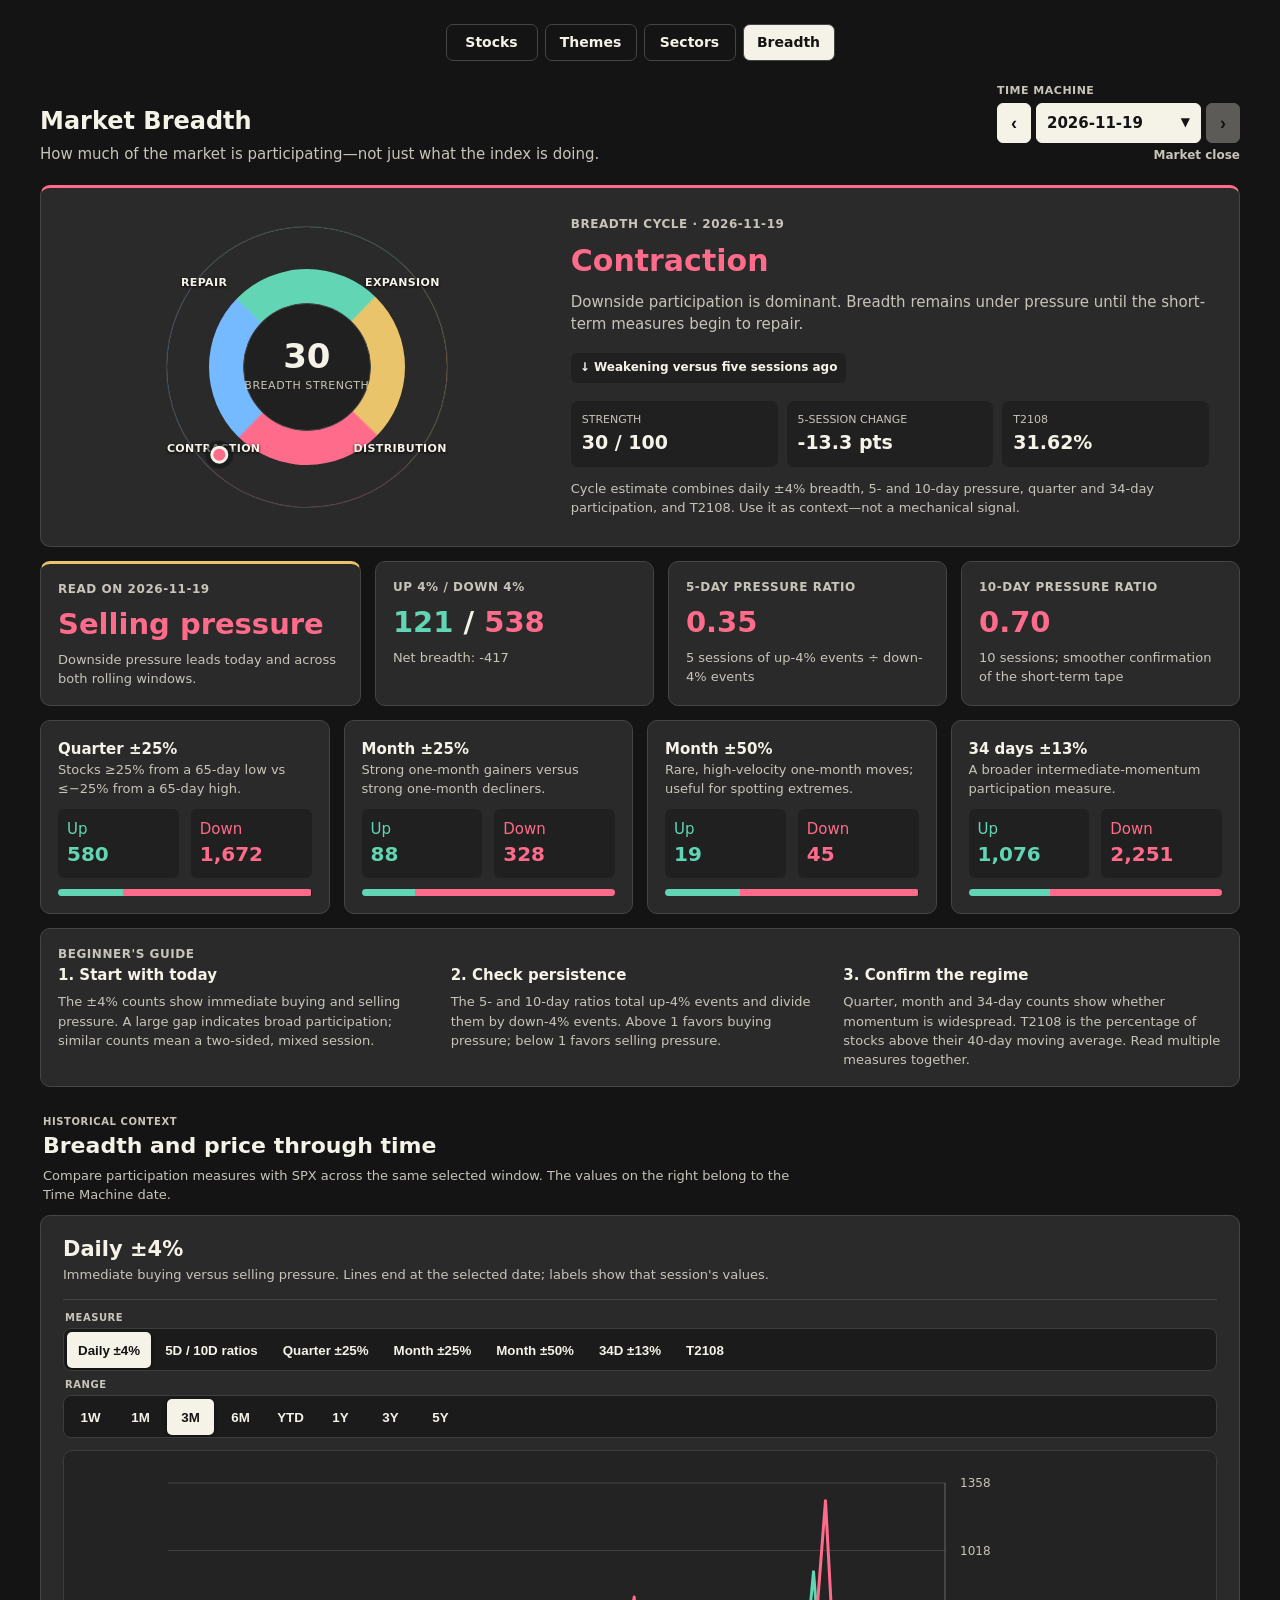
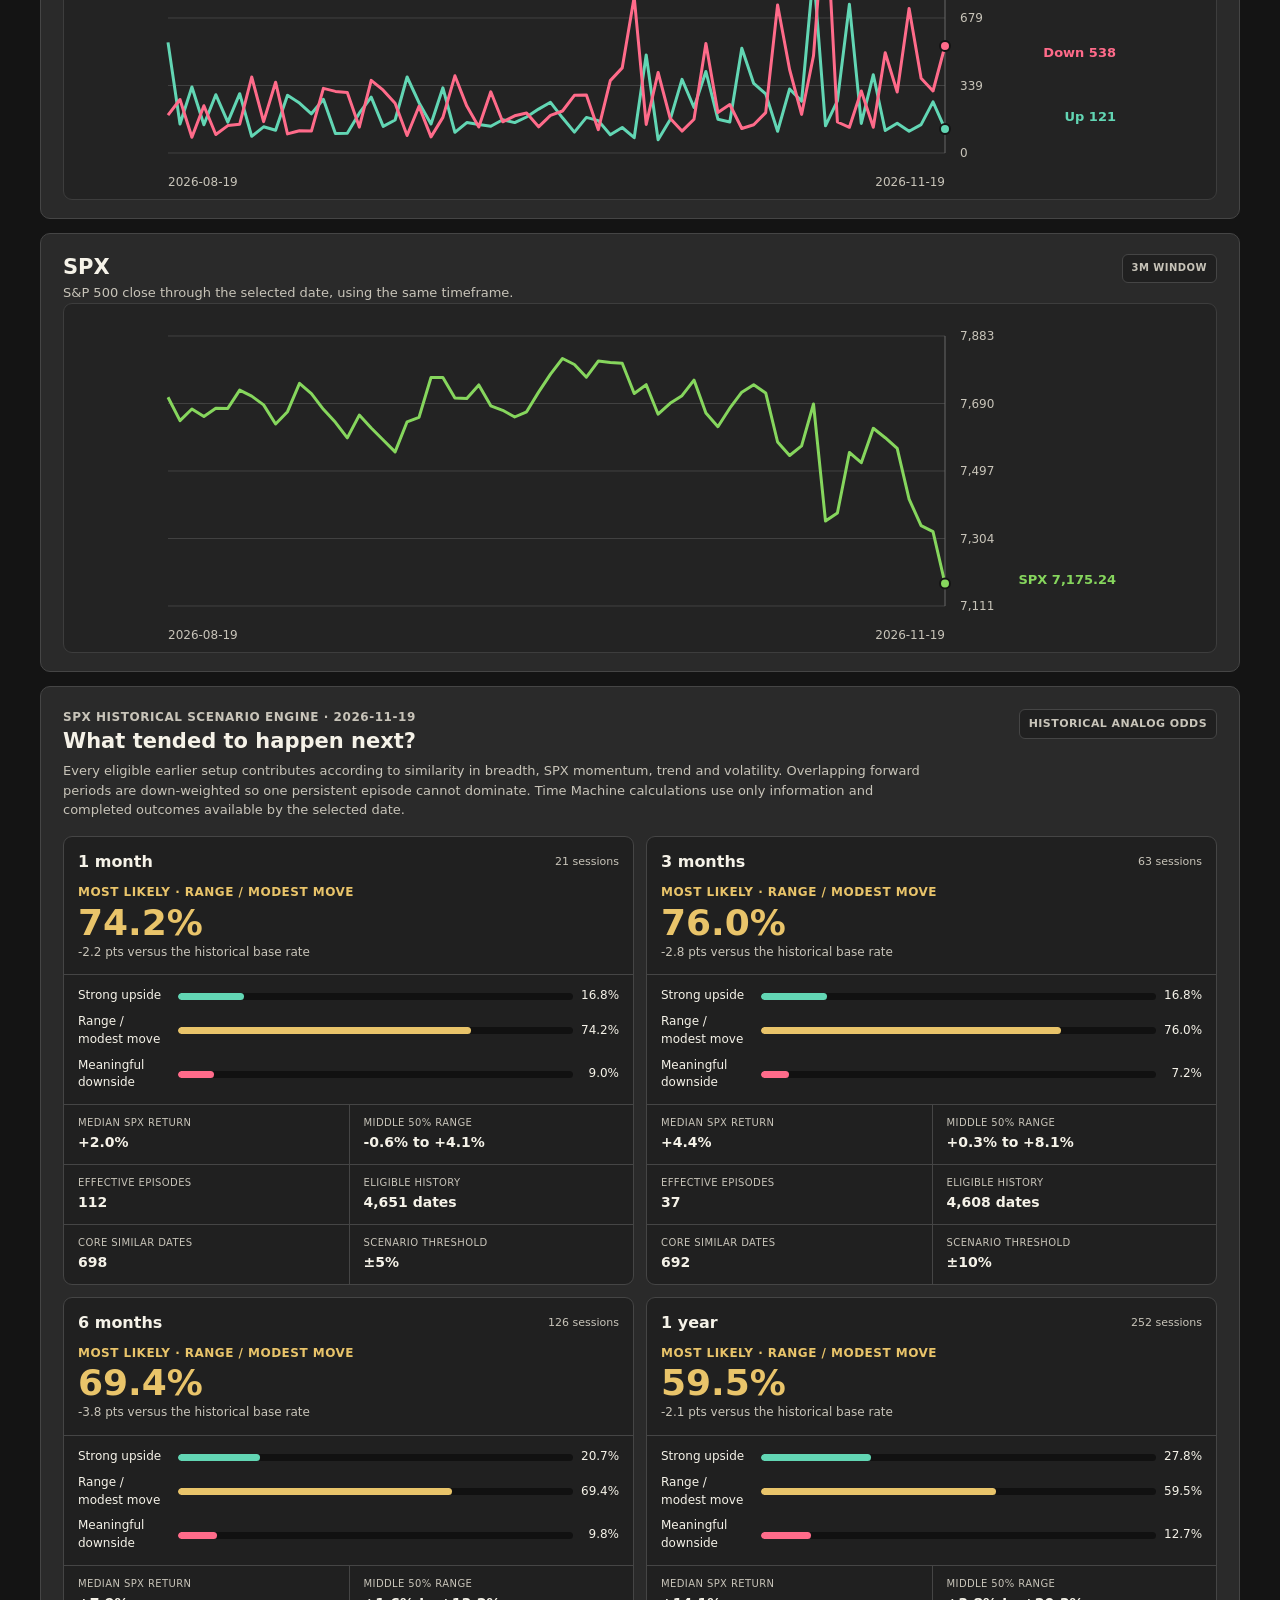
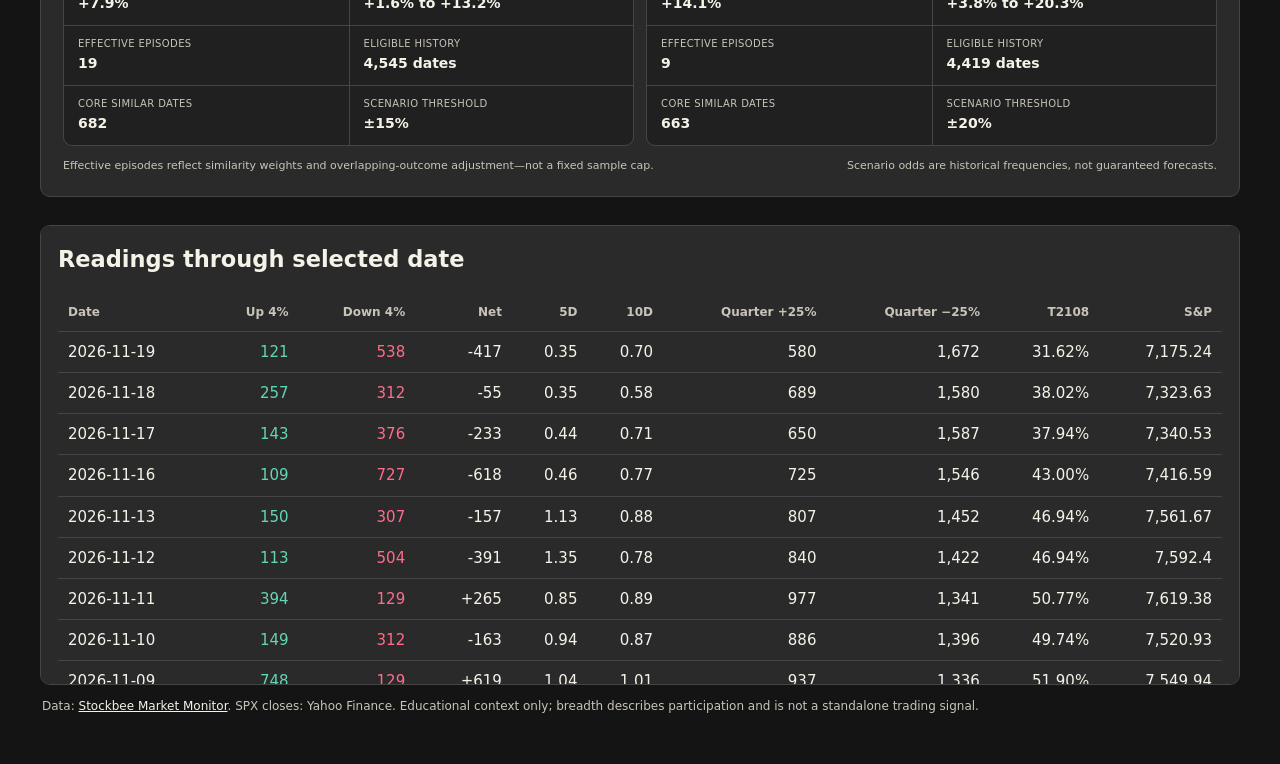
==== breadth.html @ bb460483 "Refresh Stockbee breadth for 2026-11-20" ====
<!doctype html><html lang="en"><head><meta charset="utf-8"><meta name="viewport" content="width=device-width,initial-scale=1"><title>Breadth | Liquid Leadership</title><meta name="description" content="A beginner-friendly view of Stockbee's daily Market Monitor breadth data."><link rel="icon" type="image/png" href="assets/nel-favicon.png"><style>
:root{--bg:#141414;--panel:#2A2A2A;--soft:#202020;--line:#454545;--text:#F5F2E8;--muted:#c8c4b9;--up:#62d6b4;--down:#ff6b8a;--gold:#e9c46a;--blue:#75baff}*{box-sizing:border-box}body{margin:0;background:var(--bg);color:var(--text);font:15px/1.48 system-ui,-apple-system,BlinkMacSystemFont,"Segoe UI",sans-serif}main{max-width:1680px;margin:auto;padding:24px 40px 48px}.site-nav{display:flex;justify-content:center;gap:7px;margin:0 0 22px}.site-nav a{min-width:92px;padding:7px 13px;border:1px solid var(--line);border-radius:7px;color:var(--text);text-align:center;text-decoration:none;font-weight:650;font-size:14px}.site-nav a.active,.site-nav a:hover{background:var(--text);color:var(--bg)}.top{display:flex;justify-content:space-between;gap:24px;align-items:flex-end;margin-bottom:20px}h1,h2,h3,p{margin-top:0}h1{font-size:24px;margin-bottom:3px}.sub,.muted{color:var(--muted)}.date-picker{display:grid;position:relative;gap:4px;font-weight:700;white-space:nowrap}.date-picker>span{font-size:11px;color:var(--muted);text-transform:uppercase;letter-spacing:.045em}.date-button{display:flex;align-items:center;justify-content:space-between;gap:16px;min-width:165px;padding:8px 10px;background:var(--text);border-color:var(--text);color:var(--bg);font:inherit;font-weight:750}.date-button:hover,.date-button:focus-visible{background:#fffdf5;outline:2px solid var(--blue);outline-offset:2px}.date-button .date-arrow{font-size:12px;color:var(--bg)}.date-native{position:absolute;width:1px;height:1px;right:0;bottom:22px;opacity:0;pointer-events:none}.date-status{font-size:12px;color:var(--muted);text-align:right}.panel{background:var(--panel);border:1px solid var(--line);border-radius:10px;padding:17px}.overview{display:grid;grid-template-columns:1.15fr repeat(3,1fr);gap:14px}.regime{border-top:3px solid var(--gold)}.eyebrow{font-size:12px;color:var(--muted);font-weight:750;text-transform:uppercase;letter-spacing:.045em}.big{font-size:29px;font-weight:780;margin:4px 0}.up{color:var(--up)}.down{color:var(--down)}.gold{color:var(--gold)}.metric-note{font-size:13px;color:var(--muted)}.balance-grid{display:grid;grid-template-columns:repeat(4,minmax(0,1fr));gap:14px;margin-top:14px}.pair{display:flex;gap:12px;margin-top:10px;font-variant-numeric:tabular-nums}.pair span{flex:1;background:var(--soft);padding:9px;border-radius:6px}.pair b{display:block;font-size:20px}.bar{display:flex;height:7px;border-radius:8px;overflow:hidden;background:#111;margin-top:11px}.bar i:first-child{background:var(--up)}.bar i:last-child{background:var(--down)}.guide{margin-top:14px}.guide-grid{display:grid;grid-template-columns:repeat(3,1fr);gap:14px}.guide h3{font-size:15px;margin-bottom:6px}.guide p{font-size:13px;color:var(--muted);margin-bottom:0}.chart{margin-top:14px}.chart-head{display:flex;justify-content:space-between;gap:14px;align-items:center;flex-wrap:wrap}.controls{display:flex;gap:6px;flex-wrap:wrap}button{background:var(--soft);border:1px solid var(--line);color:var(--text);padding:7px 10px;border-radius:6px;font-weight:650;cursor:pointer}button.active{background:var(--text);color:var(--bg)}svg{width:100%;height:340px;display:block;margin-top:10px}.legend{color:var(--muted);font-size:13px}.table-card{margin-top:14px;overflow:auto;max-height:460px}table{width:100%;border-collapse:collapse;font-variant-numeric:tabular-nums}th,td{padding:9px 10px;border-bottom:1px solid var(--line);text-align:right;white-space:nowrap}th{position:sticky;top:0;background:var(--panel);font-size:12px;color:var(--muted)}th:first-child,td:first-child{text-align:left}.source{font-size:12px;color:var(--muted);margin:13px 2px 0}.source a{color:var(--text)}@media(max-width:1150px){.overview,.balance-grid{grid-template-columns:repeat(2,1fr)}.guide-grid{grid-template-columns:1fr}}@media(max-width:650px){main{padding:18px 14px}.overview,.balance-grid{grid-template-columns:1fr}.top{display:block}.date-picker{margin-top:10px}.date-status{text-align:left}.site-nav{justify-content:flex-start;overflow:auto}}
</style></head><body><main><nav class="site-nav"><a href="index.html">Stocks</a><a href="themes.html">Themes</a><a href="sectors.html">Sectors</a><a class="active" href="breadth.html">Breadth</a></nav><header class="top"><div><h1>Market Breadth</h1><div class="sub">How much of the market is participating—not just what the index is doing.</div></div><div class="date-picker"><span>Time Machine</span><button class="date-button" id="asof-button" type="button"><span id="asof-label"></span><span class="date-arrow" aria-hidden="true">▼</span></button><input class="date-native" id="asof-date" type="date" aria-label="View market as of date"><small class="date-status" id="date"></small></div></header><section class="overview" id="overview"></section><section class="balance-grid" id="balances"></section><section class="panel guide"><div class="eyebrow">Beginner's guide</div><div class="guide-grid"><div><h3>1. Start with today</h3><p>The ±4% counts show immediate buying and selling pressure. A large gap indicates broad participation; similar counts mean a two-sided, mixed session.</p></div><div><h3>2. Check persistence</h3><p>The 5- and 10-day ratios total up-4% events and divide them by down-4% events. Above 1 favors buying pressure; below 1 favors selling pressure.</p></div><div><h3>3. Confirm the regime</h3><p>Quarter, month and 34-day counts show whether momentum is widespread. T2108 is the percentage of stocks above their 40-day moving average. Read multiple measures together.</p></div></div></section><section class="panel chart"><div class="chart-head"><div><h2 id="chart-title" style="margin-bottom:2px">Daily ±4% movers</h2><div class="legend" id="chart-note"></div></div><div class="controls" id="controls"></div></div><svg id="chart" viewBox="0 0 1000 340" aria-label="Breadth history"></svg></section><section class="panel chart"><div class="chart-head"><div><h2 style="margin-bottom:2px">SPX</h2><div class="legend">S&amp;P 500 close through the selected date, using the same timeframe.</div></div></div><svg id="spx-chart" viewBox="0 0 1000 340" aria-label="S&amp;P 500 history"></svg></section><section class="panel table-card"><h2>Readings through selected date</h2><table><thead><tr><th>Date</th><th>Up 4%</th><th>Down 4%</th><th>Net</th><th>5D</th><th>10D</th><th>Quarter +25%</th><th>Quarter −25%</th><th>T2108</th><th>S&amp;P</th></tr></thead><tbody id="table"></tbody></table></section><p class="source">Data: <a href="https://stockbee.blogspot.com/p/mm.html" target="_blank" rel="noopener">Stockbee Market Monitor</a>. SPX closes: Yahoo Finance. Educational context only; breadth describes participation and is not a standalone trading signal.</p></main><script>
const rows=[{"date":"2026-11-19","up4":121.0,"down4":538.0,"ratio5":0.35,"ratio10":0.7,"up25q":580.0,"down25q":1672.0,"up25m":88.0,"down25m":328.0,"up50m":19.0,"down50m":45.0,"up13d34":1076.0,"down13d34":2251.0,"universe":6558.0,"t2108":31.62,"sp":7175.24},{"date":"2026-11-18","up4":257.0,"down4":312.0,"ratio5":0.35,"ratio10":0.58,"up25q":689.0,"down25q":1580.0,"up25m":132.0,"down25m":325.0,"up50m":18.0,"down50m":44.0,"up13d34":1269.0,"down13d34":2044.0,"universe":6558.0,"t2108":38.02,"sp":7323.63},{"date":"2026-11-17","up4":143.0,"down4":376.0,"ratio5":0.44,"ratio10":0.71,"up25q":650.0,"down25q":1587.0,"up25m":112.0,"down25m":301.0,"up50m":18.0,"down50m":42.0,"up13d34":1234.0,"down13d34":2047.0,"universe":6559.0,"t2108":37.94,"sp":7340.53},{"date":"2026-11-16","up4":109.0,"down4":727.0,"ratio5":0.46,"ratio10":0.77,"up25q":725.0,"down25q":1546.0,"up25m":171.0,"down25m":250.0,"up50m":28.0,"down50m":38.0,"up13d34":1374.0,"down13d34":1948.0,"universe":6560.0,"t2108":43.0,"sp":7416.59},{"date":"2026-11-13","up4":150.0,"down4":307.0,"ratio5":1.13,"ratio10":0.88,"up25q":807.0,"down25q":1452.0,"up25m":186.0,"down25m":171.0,"up50m":29.0,"down50m":31.0,"up13d34":1608.0,"down13d34":1742.0,"universe":6557.0,"t2108":46.94,"sp":7561.67},{"date":"2026-11-12","up4":113.0,"down4":504.0,"ratio5":1.35,"ratio10":0.78,"up25q":840.0,"down25q":1422.0,"up25m":148.0,"down25m":202.0,"up50m":27.0,"down50m":31.0,"up13d34":1653.0,"down13d34":1729.0,"universe":6553.0,"t2108":46.94,"sp":7592.4},{"date":"2026-11-11","up4":394.0,"down4":129.0,"ratio5":0.85,"ratio10":0.89,"up25q":977.0,"down25q":1341.0,"up25m":239.0,"down25m":155.0,"up50m":49.0,"down50m":24.0,"up13d34":1881.0,"down13d34":1620.0,"universe":6554.0,"t2108":50.77,"sp":7619.38},{"date":"2026-11-10","up4":149.0,"down4":312.0,"ratio5":0.94,"ratio10":0.87,"up25q":886.0,"down25q":1396.0,"up25m":205.0,"down25m":265.0,"up50m":35.0,"down50m":34.0,"up13d34":1773.0,"down13d34":1683.0,"universe":6555.0,"t2108":49.74,"sp":7520.93},{"date":"2026-11-09","up4":748.0,"down4":129.0,"ratio5":1.04,"ratio10":1.01,"up25q":937.0,"down25q":1336.0,"up25m":211.0,"down25m":262.0,"up50m":36.0,"down50m":36.0,"up13d34":1926.0,"down13d34":1638.0,"universe":6556.0,"t2108":51.9,"sp":7549.94},{"date":"2026-11-06","up4":262.0,"down4":156.0,"ratio5":0.75,"ratio10":0.84,"up25q":727.0,"down25q":1485.0,"up25m":147.0,"down25m":351.0,"up50m":25.0,"down50m":49.0,"up13d34":1410.0,"down13d34":1869.0,"universe":6556.0,"t2108":44.43,"sp":7376.86},{"date":"2026-11-05","up4":137.0,"down4":1269.0,"ratio5":0.56,"ratio10":0.8,"up25q":676.0,"down25q":1546.0,"up25m":145.0,"down25m":377.0,"up50m":22.0,"down50m":58.0,"up13d34":1265.0,"down13d34":1922.0,"universe":6555.0,"t2108":44.69,"sp":7353.73},{"date":"2026-11-04","up4":912.0,"down4":489.0,"ratio5":0.93,"ratio10":1.06,"up25q":874.0,"down25q":1343.0,"up25m":208.0,"down25m":287.0,"up50m":29.0,"down50m":39.0,"up13d34":1665.0,"down13d34":1617.0,"universe":6555.0,"t2108":52.32,"sp":7688.62},{"date":"2026-11-03","up4":261.0,"down4":194.0,"ratio5":0.79,"ratio10":0.95,"up25q":706.0,"down25q":1429.0,"up25m":104.0,"down25m":293.0,"up50m":20.0,"down50m":40.0,"up13d34":1363.0,"down13d34":1657.0,"universe":6557.0,"t2108":46.99,"sp":7568.92},{"date":"2026-11-02","up4":322.0,"down4":420.0,"ratio5":0.98,"ratio10":1.01,"up25q":699.0,"down25q":1448.0,"up25m":112.0,"down25m":318.0,"up50m":18.0,"down50m":44.0,"up13d34":1361.0,"down13d34":1666.0,"universe":6559.0,"t2108":49.33,"sp":7541.4},{"date":"2026-10-30","up4":109.0,"down4":745.0,"ratio5":0.99,"ratio10":1.04,"up25q":720.0,"down25q":1434.0,"up25m":112.0,"down25m":260.0,"up50m":17.0,"down50m":41.0,"up13d34":1309.0,"down13d34":1656.0,"universe":6559.0,"t2108":44.95,"sp":7580.07},{"date":"2026-10-29","up4":297.0,"down4":203.0,"ratio5":1.64,"ratio10":1.18,"up25q":815.0,"down25q":1312.0,"up25m":112.0,"down25m":165.0,"up50m":18.0,"down50m":30.0,"up13d34":1497.0,"down13d34":1521.0,"universe":6557.0,"t2108":48.15,"sp":7720.39},{"date":"2026-10-28","up4":350.0,"down4":142.0,"ratio5":1.28,"ratio10":1.3,"up25q":813.0,"down25q":1329.0,"up25m":99.0,"down25m":153.0,"up50m":15.0,"down50m":32.0,"up13d34":1362.0,"down13d34":1591.0,"universe":6555.0,"t2108":41.71,"sp":7743.98},{"date":"2026-10-27","up4":527.0,"down4":123.0,"ratio5":1.16,"ratio10":0.92,"up25q":735.0,"down25q":1396.0,"up25m":84.0,"down25m":174.0,"up50m":12.0,"down50m":32.0,"up13d34":1175.0,"down13d34":1649.0,"universe":6557.0,"t2108":41.96,"sp":7722.6},{"date":"2026-10-26","up4":156.0,"down4":244.0,"ratio5":1.04,"ratio10":0.71,"up25q":690.0,"down25q":1514.0,"up25m":93.0,"down25m":249.0,"up50m":11.0,"down50m":43.0,"up13d34":1014.0,"down13d34":1794.0,"universe":6558.0,"t2108":40.71,"sp":7676.77},{"date":"2026-10-23","up4":170.0,"down4":204.0,"ratio5":1.11,"ratio10":0.66,"up25q":710.0,"down25q":1526.0,"up25m":85.0,"down25m":280.0,"up50m":11.0,"down50m":44.0,"up13d34":1030.0,"down13d34":1832.0,"universe":6559.0,"t2108":39.17,"sp":7623.68},{"date":"2026-10-22","up4":410.0,"down4":550.0,"ratio5":0.88,"ratio10":0.68,"up25q":728.0,"down25q":1485.0,"up25m":89.0,"down25m":255.0,"up50m":10.0,"down50m":41.0,"up13d34":1082.0,"down13d34":1883.0,"universe":6560.0,"t2108":41.42,"sp":7663.43},{"date":"2026-10-21","up4":229.0,"down4":170.0,"ratio5":1.32,"ratio10":0.66,"up25q":730.0,"down25q":1472.0,"up25m":66.0,"down25m":210.0,"up50m":7.0,"down50m":38.0,"up13d34":965.0,"down13d34":1887.0,"universe":6562.0,"t2108":36.29,"sp":7757.17},{"date":"2026-10-20","up4":370.0,"down4":110.0,"ratio5":0.73,"ratio10":0.59,"up25q":712.0,"down25q":1507.0,"up25m":50.0,"down25m":275.0,"up50m":8.0,"down50m":42.0,"up13d34":888.0,"down13d34":1955.0,"universe":6562.0,"t2108":34.67,"sp":7712.57},{"date":"2026-10-19","up4":167.0,"down4":175.0,"ratio5":0.48,"ratio10":0.51,"up25q":644.0,"down25q":1573.0,"up25m":42.0,"down25m":280.0,"up50m":8.0,"down50m":39.0,"up13d34":719.0,"down13d34":2073.0,"universe":6561.0,"t2108":29.46,"sp":7690.73},{"date":"2026-10-16","up4":67.0,"down4":405.0,"ratio5":0.4,"ratio10":0.54,"up25q":633.0,"down25q":1593.0,"up25m":47.0,"down25m":252.0,"up50m":7.0,"down50m":41.0,"up13d34":689.0,"down13d34":2077.0,"universe":6562.0,"t2108":29.81,"sp":7659.44},{"date":"2026-10-15","up4":493.0,"down4":144.0,"ratio5":0.52,"ratio10":0.64,"up25q":702.0,"down25q":1485.0,"up25m":53.0,"down25m":186.0,"up50m":10.0,"down50m":34.0,"up13d34":804.0,"down13d34":1973.0,"universe":6560.0,"t2108":30.78,"sp":7744.06},{"date":"2026-10-14","up4":77.0,"down4":784.0,"ratio5":0.32,"ratio10":0.52,"up25q":642.0,"down25q":1575.0,"up25m":53.0,"down25m":196.0,"up50m":12.0,"down50m":32.0,"up13d34":638.0,"down13d34":2134.0,"universe":6557.0,"t2108":24.5,"sp":7718.94},{"date":"2026-10-13","up4":128.0,"down4":428.0,"ratio5":0.45,"ratio10":0.69,"up25q":740.0,"down25q":1456.0,"up25m":64.0,"down25m":169.0,"up50m":17.0,"down50m":31.0,"up13d34":754.0,"down13d34":1968.0,"universe":6553.0,"t2108":29.4,"sp":7805.45},{"date":"2026-10-12","up4":92.0,"down4":364.0,"ratio5":0.56,"ratio10":0.79,"up25q":764.0,"down25q":1405.0,"up25m":68.0,"down25m":150.0,"up50m":15.0,"down50m":30.0,"up13d34":756.0,"down13d34":1963.0,"universe":6554.0,"t2108":27.13,"sp":7807.24},{"date":"2026-10-09","up4":163.0,"down4":117.0,"ratio5":0.8,"ratio10":0.83,"up25q":801.0,"down25q":1360.0,"up25m":82.0,"down25m":129.0,"up50m":18.0,"down50m":24.0,"up13d34":805.0,"down13d34":1919.0,"universe":6555.0,"t2108":25.29,"sp":7811.54},{"date":"2026-10-08","up4":179.0,"down4":291.0,"ratio5":0.84,"ratio10":0.82,"up25q":778.0,"down25q":1377.0,"up25m":72.0,"down25m":137.0,"up50m":16.0,"down50m":24.0,"up13d34":752.0,"down13d34":1971.0,"universe":6553.0,"t2108":23.55,"sp":7765.36},{"date":"2026-10-07","up4":105.0,"down4":290.0,"ratio5":0.92,"ratio10":0.83,"up25q":812.0,"down25q":1346.0,"up25m":68.0,"down25m":159.0,"up50m":19.0,"down50m":23.0,"up13d34":779.0,"down13d34":1978.0,"universe":6554.0,"t2108":21.1,"sp":7801.77},{"date":"2026-10-06","up4":177.0,"down4":211.0,"ratio5":1.07,"ratio10":0.79,"up25q":867.0,"down25q":1269.0,"up25m":79.0,"down25m":188.0,"up50m":12.0,"down50m":31.0,"up13d34":860.0,"down13d34":1891.0,"universe":6556.0,"t2108":23.78,"sp":7818.93},{"date":"2026-10-05","up4":255.0,"down4":189.0,"ratio5":1.13,"ratio10":0.87,"up25q":874.0,"down25q":1303.0,"up25m":85.0,"down25m":179.0,"up50m":19.0,"down50m":36.0,"up13d34":859.0,"down13d34":1938.0,"universe":6555.0,"t2108":22.39,"sp":7773.95},{"date":"2026-10-02","up4":221.0,"down4":132.0,"ratio5":0.87,"ratio10":0.87,"up25q":872.0,"down25q":1317.0,"up25m":100.0,"down25m":186.0,"up50m":19.0,"down50m":33.0,"up13d34":840.0,"down13d34":2054.0,"universe":6557.0,"t2108":21.03,"sp":7722.72},{"date":"2026-10-01","up4":181.0,"down4":201.0,"ratio5":0.79,"ratio10":0.84,"up25q":842.0,"down25q":1356.0,"up25m":87.0,"down25m":174.0,"up50m":19.0,"down50m":31.0,"up13d34":792.0,"down13d34":2151.0,"universe":6558.0,"t2108":18.99,"sp":7666.45},{"date":"2026-09-30","up4":153.0,"down4":187.0,"ratio5":0.74,"ratio10":0.99,"up25q":840.0,"down25q":1360.0,"up25m":84.0,"down25m":141.0,"up50m":21.0,"down50m":28.0,"up13d34":773.0,"down13d34":2208.0,"universe":6557.0,"t2108":16.74,"sp":7651.54},{"date":"2026-09-29","up4":167.0,"down4":157.0,"ratio5":0.58,"ratio10":0.96,"up25q":855.0,"down25q":1347.0,"up25m":69.0,"down25m":157.0,"up50m":14.0,"down50m":31.0,"up13d34":791.0,"down13d34":2124.0,"universe":6557.0,"t2108":18.04,"sp":7670.84},{"date":"2026-09-28","up4":135.0,"down4":308.0,"ratio5":0.7,"ratio10":0.88,"up25q":868.0,"down25q":1337.0,"up25m":58.0,"down25m":174.0,"up50m":11.0,"down50m":31.0,"up13d34":790.0,"down13d34":2102.0,"universe":6560.0,"t2108":18.18,"sp":7683.69},{"date":"2026-09-25","up4":144.0,"down4":131.0,"ratio5":0.86,"ratio10":0.92,"up25q":950.0,"down25q":1287.0,"up25m":54.0,"down25m":171.0,"up50m":12.0,"down50m":24.0,"up13d34":845.0,"down13d34":1951.0,"universe":6559.0,"t2108":20.26,"sp":7743.41},{"date":"2026-09-24","up4":153.0,"down4":236.0,"ratio5":0.88,"ratio10":0.95,"up25q":976.0,"down25q":1287.0,"up25m":64.0,"down25m":177.0,"up50m":16.0,"down50m":27.0,"up13d34":865.0,"down13d34":2035.0,"universe":6558.0,"t2108":20.14,"sp":7704.13},{"date":"2026-09-23","up4":104.0,"down4":388.0,"ratio5":1.25,"ratio10":0.9,"up25q":994.0,"down25q":1262.0,"up25m":62.0,"down25m":165.0,"up50m":12.0,"down50m":27.0,"up13d34":949.0,"down13d34":1957.0,"universe":6557.0,"t2108":20.51,"sp":7706.03},{"date":"2026-09-22","up4":328.0,"down4":179.0,"ratio5":1.53,"ratio10":0.92,"up25q":1112.0,"down25q":1133.0,"up25m":83.0,"down25m":111.0,"up50m":17.0,"down50m":20.0,"up13d34":1114.0,"down13d34":1749.0,"universe":6558.0,"t2108":24.56,"sp":7764.64},{"date":"2026-09-21","up4":146.0,"down4":81.0,"ratio5":1.11,"ratio10":0.84,"up25q":1066.0,"down25q":1193.0,"up25m":63.0,"down25m":122.0,"up50m":13.0,"down50m":25.0,"up13d34":1050.0,"down13d34":1903.0,"universe":6557.0,"t2108":23.18,"sp":7764.7},{"date":"2026-09-18","up4":253.0,"down4":235.0,"ratio5":0.97,"ratio10":0.85,"up25q":1040.0,"down25q":1262.0,"up25m":60.0,"down25m":126.0,"up50m":14.0,"down50m":27.0,"up13d34":1049.0,"down13d34":1956.0,"universe":6558.0,"t2108":23.87,"sp":7650.5},{"date":"2026-09-17","up4":382.0,"down4":88.0,"ratio5":1.01,"ratio10":0.9,"up25q":1071.0,"down25q":1241.0,"up25m":53.0,"down25m":129.0,"up50m":13.0,"down50m":27.0,"up13d34":1134.0,"down13d34":1931.0,"universe":6556.0,"t2108":26.44,"sp":7637.76},{"date":"2026-09-16","up4":166.0,"down4":250.0,"ratio5":0.64,"ratio10":0.86,"up25q":989.0,"down25q":1313.0,"up25m":56.0,"down25m":149.0,"up50m":16.0,"down50m":24.0,"up13d34":1035.0,"down13d34":2054.0,"universe":6552.0,"t2108":24.47,"sp":7551.81},{"date":"2026-09-15","up4":134.0,"down4":316.0,"ratio5":0.57,"ratio10":0.8,"up25q":1034.0,"down25q":1286.0,"up25m":61.0,"down25m":178.0,"up50m":12.0,"down50m":25.0,"up13d34":1172.0,"down13d34":2011.0,"universe":6550.0,"t2108":27.53,"sp":7585.73},{"date":"2026-09-14","up4":281.0,"down4":365.0,"ratio5":0.66,"ratio10":0.85,"up25q":1072.0,"down25q":1208.0,"up25m":64.0,"down25m":157.0,"up50m":14.0,"down50m":26.0,"up13d34":1248.0,"down13d34":1911.0,"universe":6552.0,"t2108":29.61,"sp":7619.98},{"date":"2026-09-11","up4":200.0,"down4":130.0,"ratio5":0.73,"ratio10":0.76,"up25q":1133.0,"down25q":1191.0,"up25m":66.0,"down25m":120.0,"up50m":12.0,"down50m":26.0,"up13d34":1289.0,"down13d34":1865.0,"universe":6551.0,"t2108":30.92,"sp":7656.98},{"date":"2026-09-10","up4":99.0,"down4":304.0,"ratio5":0.79,"ratio10":0.8,"up25q":1122.0,"down25q":1205.0,"up25m":69.0,"down25m":138.0,"up50m":15.0,"down50m":22.0,"up13d34":1289.0,"down13d34":1943.0,"universe":6549.0,"t2108":28.84,"sp":7591.7},{"date":"2026-09-09","up4":98.0,"down4":310.0,"ratio5":1.16,"ratio10":0.89,"up25q":1209.0,"down25q":1135.0,"up25m":77.0,"down25m":110.0,"up50m":14.0,"down50m":21.0,"up13d34":1452.0,"down13d34":1756.0,"universe":6547.0,"t2108":31.98,"sp":7636.36},{"date":"2026-09-08","up4":270.0,"down4":325.0,"ratio5":1.12,"ratio10":1.09,"up25q":1300.0,"down25q":1058.0,"up25m":104.0,"down25m":94.0,"up50m":21.0,"down50m":19.0,"up13d34":1607.0,"down13d34":1558.0,"universe":6544.0,"t2108":36.41,"sp":7673.52},{"date":"2026-09-04","up4":197.0,"down4":110.0,"ratio5":1.18,"ratio10":1.07,"up25q":1356.0,"down25q":1065.0,"up25m":114.0,"down25m":110.0,"up50m":25.0,"down50m":22.0,"up13d34":1687.0,"down13d34":1462.0,"universe":6546.0,"t2108":41.08,"sp":7718.6},{"date":"2026-09-03","up4":251.0,"down4":112.0,"ratio5":0.79,"ratio10":1.16,"up25q":1385.0,"down25q":1094.0,"up25m":155.0,"down25m":110.0,"up50m":30.0,"down50m":22.0,"up13d34":1668.0,"down13d34":1512.0,"universe":6545.0,"t2108":41.12,"sp":7747.71},{"date":"2026-09-02","up4":290.0,"down4":96.0,"ratio5":0.81,"ratio10":1.02,"up25q":1345.0,"down25q":1134.0,"up25m":160.0,"down25m":124.0,"up50m":28.0,"down50m":24.0,"up13d34":1618.0,"down13d34":1564.0,"universe":6543.0,"t2108":39.08,"sp":7666.6},{"date":"2026-09-01","up4":114.0,"down4":356.0,"ratio5":0.66,"ratio10":1.1,"up25q":1262.0,"down25q":1180.0,"up25m":144.0,"down25m":175.0,"up50m":28.0,"down50m":32.0,"up13d34":1524.0,"down13d34":1672.0,"universe":6544.0,"t2108":36.36,"sp":7631.47},{"date":"2026-08-31","up4":132.0,"down4":158.0,"ratio5":1.05,"ratio10":1.14,"up25q":1339.0,"down25q":1125.0,"up25m":207.0,"down25m":117.0,"up50m":41.0,"down50m":22.0,"up13d34":1637.0,"down13d34":1522.0,"universe":6542.0,"t2108":39.22,"sp":7686.14},{"date":"2026-08-28","up4":84.0,"down4":382.0,"ratio5":0.98,"ratio10":1.09,"up25q":1379.0,"down25q":1105.0,"up25m":256.0,"down25m":90.0,"up50m":56.0,"down50m":21.0,"up13d34":1687.0,"down13d34":1469.0,"universe":6541.0,"t2108":41.91,"sp":7711.23},{"date":"2026-08-27","up4":298.0,"down4":145.0,"ratio5":1.76,"ratio10":1.3,"up25q":1496.0,"down25q":1050.0,"up25m":305.0,"down25m":84.0,"up50m":53.0,"down50m":22.0,"up13d34":1812.0,"down13d34":1337.0,"universe":6539.0,"t2108":45.17,"sp":7728.65},{"date":"2026-08-26","up4":155.0,"down4":138.0,"ratio5":1.31,"ratio10":1.31,"up25q":1460.0,"down25q":1057.0,"up25m":344.0,"down25m":81.0,"up50m":73.0,"down50m":19.0,"up13d34":1772.0,"down13d34":1352.0,"universe":6539.0,"t2108":45.14,"sp":7676.31},{"date":"2026-08-25","up4":293.0,"down4":93.0,"ratio5":1.69,"ratio10":1.36,"up25q":1496.0,"down25q":1044.0,"up25m":317.0,"down25m":92.0,"up50m":68.0,"down50m":25.0,"up13d34":1834.0,"down13d34":1342.0,"universe":6537.0,"t2108":45.77,"sp":7676.62},{"date":"2026-08-24","up4":142.0,"down4":238.0,"ratio5":1.21,"ratio10":1.28,"up25q":1446.0,"down25q":1088.0,"up25m":295.0,"down25m":98.0,"up50m":56.0,"down50m":21.0,"up13d34":1797.0,"down13d34":1438.0,"universe":6537.0,"t2108":45.93,"sp":7652.86},{"date":"2026-08-21","up4":332.0,"down4":79.0,"ratio5":1.18,"ratio10":1.35,"up25q":1502.0,"down25q":1041.0,"up25m":358.0,"down25m":94.0,"up50m":65.0,"down50m":27.0,"up13d34":1883.0,"down13d34":1345.0,"universe":6536.0,"t2108":45.72,"sp":7674.37},{"date":"2026-08-20","up4":146.0,"down4":269.0,"ratio5":1.04,"ratio10":1.38,"up25q":1428.0,"down25q":1078.0,"up25m":304.0,"down25m":107.0,"up50m":53.0,"down50m":29.0,"up13d34":1794.0,"down13d34":1467.0,"universe":6536.0,"t2108":44.98,"sp":7641.16},{"date":"2026-08-19","up4":556.0,"down4":190.0,"ratio5":1.31,"ratio10":1.45,"up25q":1535.0,"down25q":1042.0,"up25m":307.0,"down25m":109.0,"up50m":46.0,"down50m":25.0,"up13d34":1908.0,"down13d34":1329.0,"universe":6536.0,"t2108":48.45,"sp":7707.98},{"date":"2026-08-18","up4":167.0,"down4":335.0,"ratio5":1.1,"ratio10":1.3,"up25q":1469.0,"down25q":1053.0,"up25m":216.0,"down25m":127.0,"up50m":39.0,"down50m":31.0,"up13d34":1816.0,"down13d34":1391.0,"universe":6536.0,"t2108":47.94,"sp":7691.76},{"date":"2026-08-17","up4":194.0,"down4":305.0,"ratio5":1.37,"ratio10":1.72,"up25q":1570.0,"down25q":1016.0,"up25m":289.0,"down25m":111.0,"up50m":49.0,"down50m":29.0,"up13d34":1947.0,"down13d34":1328.0,"universe":6535.0,"t2108":51.25,"sp":7745.06},{"date":"2026-08-14","up4":234.0,"down4":147.0,"ratio5":1.55,"ratio10":2.16,"up25q":1648.0,"down25q":991.0,"up25m":290.0,"down25m":100.0,"up50m":53.0,"down50m":29.0,"up13d34":2043.0,"down13d34":1255.0,"universe":6534.0,"t2108":54.54,"sp":7785.76},{"date":"2026-08-13","up4":345.0,"down4":167.0,"ratio5":1.83,"ratio10":2.05,"up25q":1630.0,"down25q":1007.0,"up25m":271.0,"down25m":101.0,"up50m":45.0,"down50m":31.0,"up13d34":2027.0,"down13d34":1304.0,"universe":6532.0,"t2108":55.02,"sp":7798.99},{"date":"2026-08-12","up4":297.0,"down4":172.0,"ratio5":1.59,"ratio10":2.08,"up25q":1573.0,"down25q":1011.0,"up25m":222.0,"down25m":125.0,"up50m":39.0,"down50m":33.0,"up13d34":2026.0,"down13d34":1308.0,"universe":6534.0,"t2108":52.04,"sp":7748.5},{"date":"2026-08-11","up4":259.0,"down4":181.0,"ratio5":1.51,"ratio10":1.67,"up25q":1552.0,"down25q":1040.0,"up25m":226.0,"down25m":131.0,"up50m":42.0,"down50m":36.0,"up13d34":2013.0,"down13d34":1331.0,"universe":6529.0,"t2108":50.69,"sp":7728.2},{"date":"2026-08-10","up4":310.0,"down4":266.0,"ratio5":2.06,"ratio10":1.56,"up25q":1488.0,"down25q":1049.0,"up25m":215.0,"down25m":132.0,"up50m":34.0,"down50m":38.0,"up13d34":2006.0,"down13d34":1360.0,"universe":6528.0,"t2108":51.06,"sp":7753.11},{"date":"2026-08-07","up4":510.0,"down4":152.0,"ratio5":2.85,"ratio10":1.64,"up25q":1540.0,"down25q":1051.0,"up25m":189.0,"down25m":123.0,"up50m":27.0,"down50m":34.0,"up13d34":2111.0,"down13d34":1308.0,"universe":6528.0,"t2108":53.58,"sp":7757.64},{"date":"2026-08-06","up4":300.0,"down4":280.0,"ratio5":2.28,"ratio10":1.37,"up25q":1410.0,"down25q":1087.0,"up25m":127.0,"down25m":149.0,"up50m":23.0,"down50m":37.0,"up13d34":1972.0,"down13d34":1384.0,"universe":6527.0,"t2108":52.52,"sp":7709.96},{"date":"2026-08-05","up4":264.0,"down4":210.0,"ratio5":2.71,"ratio10":1.28,"up25q":1445.0,"down25q":1080.0,"up25m":144.0,"down25m":125.0,"up50m":20.0,"down50m":34.0,"up13d34":2045.0,"down13d34":1342.0,"universe":6525.0,"t2108":54.37,"sp":7723.55},{"date":"2026-08-04","up4":725.0,"down4":115.0,"ratio5":1.82,"ratio10":1.23,"up25q":1496.0,"down25q":1057.0,"up25m":112.0,"down25m":109.0,"up50m":19.0,"down50m":29.0,"up13d34":2152.0,"down13d34":1319.0,"universe":6522.0,"t2108":55.76,"sp":7736.52},{"date":"2026-08-03","up4":579.0,"down4":76.0,"ratio5":1.2,"ratio10":1.13,"up25q":1305.0,"down25q":1164.0,"up25m":79.0,"down25m":162.0,"up50m":16.0,"down50m":36.0,"up13d34":1811.0,"down13d34":1481.0,"universe":6518.0,"t2108":52.78,"sp":7600.5},{"date":"2026-07-31","up4":179.0,"down4":216.0,"ratio5":0.98,"ratio10":0.91,"up25q":1171.0,"down25q":1235.0,"up25m":74.0,"down25m":206.0,"up50m":13.0,"down50m":33.0,"up13d34":1500.0,"down13d34":1644.0,"universe":6516.0,"t2108":47.36,"sp":7489.72},{"date":"2026-07-30","up4":437.0,"down4":189.0,"ratio5":0.88,"ratio10":0.91,"up25q":1213.0,"down25q":1196.0,"up25m":81.0,"down25m":266.0,"up50m":15.0,"down50m":35.0,"up13d34":1549.0,"down13d34":1594.0,"universe":6509.0,"t2108":47.5,"sp":7437.63},{"date":"2026-07-29","up4":165.0,"down4":552.0,"ratio5":0.65,"ratio10":0.76,"up25q":1172.0,"down25q":1304.0,"up25m":108.0,"down25m":370.0,"up50m":14.0,"down50m":54.0,"up13d34":1457.0,"down13d34":1702.0,"universe":6505.0,"t2108":48.33,"sp":7316.15},{"date":"2026-07-28","up4":341.0,"down4":388.0,"ratio5":0.78,"ratio10":0.88,"up25q":1261.0,"down25q":1231.0,"up25m":82.0,"down25m":293.0,"up50m":8.0,"down50m":42.0,"up13d34":1617.0,"down13d34":1563.0,"universe":6510.0,"t2108":55.33,"sp":7428.78},{"date":"2026-07-27","up4":380.0,"down4":195.0,"ratio5":1.05,"ratio10":0.9,"up25q":1186.0,"down25q":1199.0,"up25m":57.0,"down25m":200.0,"up50m":8.0,"down50m":38.0,"up13d34":1555.0,"down13d34":1574.0,"universe":6509.0,"t2108":53.38,"sp":7413.18},{"date":"2026-07-24","up4":144.0,"down4":349.0,"ratio5":0.83,"ratio10":0.76,"up25q":1073.0,"down25q":1272.0,"up25m":67.0,"down25m":193.0,"up50m":10.0,"down50m":37.0,"up13d34":1425.0,"down13d34":1704.0,"universe":6504.0,"t2108":51.0,"sp":7411.98},{"date":"2026-07-23","up4":138.0,"down4":325.0,"ratio5":0.97,"ratio10":0.8,"up25q":1079.0,"down25q":1233.0,"up25m":77.0,"down25m":151.0,"up50m":17.0,"down50m":35.0,"up13d34":1438.0,"down13d34":1722.0,"universe":6501.0,"t2108":47.17,"sp":7408.3},{"date":"2026-07-22","up4":164.0,"down4":242.0,"ratio5":0.91,"ratio10":0.92,"up25q":1156.0,"down25q":1183.0,"up25m":101.0,"down25m":170.0,"up50m":23.0,"down50m":38.0,"up13d34":1670.0,"down13d34":1609.0,"universe":6502.0,"t2108":51.44,"sp":7498.96},{"date":"2026-07-21","up4":473.0,"down4":132.0,"ratio5":1.0,"ratio10":0.91,"up25q":1225.0,"down25q":1150.0,"up25m":144.0,"down25m":181.0,"up50m":26.0,"down50m":40.0,"up13d34":1758.0,"down13d34":1552.0,"universe":6508.0,"t2108":50.88,"sp":7509.2},{"date":"2026-07-20","up4":132.0,"down4":215.0,"ratio5":0.77,"ratio10":0.69,"up25q":1189.0,"down25q":1244.0,"up25m":142.0,"down25m":263.0,"up50m":29.0,"down50m":46.0,"up13d34":1642.0,"down13d34":1679.0,"universe":6507.0,"t2108":49.35,"sp":7443.28},{"date":"2026-07-17","up4":138.0,"down4":166.0,"ratio5":0.7,"ratio10":0.75,"up25q":1269.0,"down25q":1225.0,"up25m":182.0,"down25m":230.0,"up50m":37.0,"down50m":40.0,"up13d34":1732.0,"down13d34":1626.0,"universe":6502.0,"t2108":53.5,"sp":7457.69},{"date":"2026-07-16","up4":254.0,"down4":516.0,"ratio5":0.68,"ratio10":0.74,"up25q":1347.0,"down25q":1204.0,"up25m":168.0,"down25m":228.0,"up50m":34.0,"down50m":39.0,"up13d34":1872.0,"down13d34":1615.0,"universe":6500.0,"t2108":56.57,"sp":7533.77},{"date":"2026-07-15","up4":235.0,"down4":205.0,"ratio5":0.93,"ratio10":0.87,"up25q":1360.0,"down25q":1137.0,"up25m":161.0,"down25m":179.0,"up50m":33.0,"down50m":36.0,"up13d34":1744.0,"down13d34":1567.0,"universe":6500.0,"t2108":53.83,"sp":7572.4},{"date":"2026-07-14","up4":233.0,"down4":188.0,"ratio5":0.81,"ratio10":0.92,"up25q":1373.0,"down25q":1141.0,"up25m":164.0,"down25m":142.0,"up50m":33.0,"down50m":34.0,"up13d34":1668.0,"down13d34":1609.0,"universe":6506.0,"t2108":52.39,"sp":7543.59},{"date":"2026-07-13","up4":207.0,"down4":458.0,"ratio5":0.63,"ratio10":0.96,"up25q":1370.0,"down25q":1160.0,"up25m":162.0,"down25m":161.0,"up50m":30.0,"down50m":38.0,"up13d34":1733.0,"down13d34":1621.0,"universe":6506.0,"t2108":52.53,"sp":7515.34},{"date":"2026-07-10","up4":129.0,"down4":181.0,"ratio5":0.81,"ratio10":1.33,"up25q":1452.0,"down25q":1103.0,"up25m":247.0,"down25m":94.0,"up50m":42.0,"down50m":26.0,"up13d34":1785.0,"down13d34":1553.0,"universe":6501.0,"t2108":52.02,"sp":7575.39},{"date":"2026-07-09","up4":250.0,"down4":100.0,"ratio5":0.8,"ratio10":1.31,"up25q":1533.0,"down25q":1108.0,"up25m":259.0,"down25m":95.0,"up50m":49.0,"down50m":26.0,"up13d34":1834.0,"down13d34":1552.0,"universe":6501.0,"t2108":49.81,"sp":7543.64},{"date":"2026-07-08","up4":185.0,"down4":309.0,"ratio5":0.83,"ratio10":1.2,"up25q":1484.0,"down25q":1171.0,"up25m":268.0,"down25m":134.0,"up50m":47.0,"down50m":26.0,"up13d34":1810.0,"down13d34":1636.0,"universe":6500.0,"t2108":48.05,"sp":7482.71},{"date":"2026-07-07","up4":191.0,"down4":480.0,"ratio5":1.02,"ratio10":1.22,"up25q":1603.0,"down25q":1151.0,"up25m":302.0,"down25m":120.0,"up50m":52.0,"down50m":30.0,"up13d34":2013.0,"down13d34":1589.0,"universe":6504.0,"t2108":51.58,"sp":7503.85},{"date":"2026-07-06","up4":239.0,"down4":158.0,"ratio5":1.47,"ratio10":1.36,"up25q":1704.0,"down25q":1078.0,"up25m":253.0,"down25m":178.0,"up50m":36.0,"down50m":39.0,"up13d34":2246.0,"down13d34":1516.0,"universe":6501.0,"t2108":51.95,"sp":7537.43},{"date":"2026-07-02","up4":272.0,"down4":375.0,"ratio5":1.92,"ratio10":1.46,"up25q":1691.0,"down25q":1103.0,"up25m":304.0,"down25m":182.0,"up50m":48.0,"down50m":34.0,"up13d34":2217.0,"down13d34":1541.0,"universe":6500.0,"t2108":51.95,"sp":7483.24},{"date":"2026-07-01","up4":389.0,"down4":219.0,"ratio5":2.03,"ratio10":1.49,"up25q":1773.0,"down25q":1087.0,"up25m":258.0,"down25m":206.0,"up50m":44.0,"down50m":30.0,"up13d34":2244.0,"down13d34":1502.0,"universe":6499.0,"t2108":50.97,"sp":7483.23},{"date":"2026-06-30","up4":325.0,"down4":157.0,"ratio5":1.68,"ratio10":1.39,"up25q":1726.0,"down25q":1082.0,"up25m":234.0,"down25m":185.0,"up50m":45.0,"down50m":37.0,"up13d34":2125.0,"down13d34":1520.0,"universe":6494.0,"t2108":51.14,"sp":7499.36},{"date":"2026-06-29","up4":230.0,"down4":83.0,"ratio5":1.43,"ratio10":1.38,"up25q":1729.0,"down25q":1112.0,"up25m":214.0,"down25m":182.0,"up50m":35.0,"down50m":41.0,"up13d34":2094.0,"down13d34":1580.0,"universe":6490.0,"t2108":51.65,"sp":7440.43},{"date":"2026-06-26","up4":880.0,"down4":260.0,"ratio5":1.29,"ratio10":1.32,"up25q":1669.0,"down25q":1131.0,"up25m":176.0,"down25m":202.0,"up50m":24.0,"down50m":37.0,"up13d34":2027.0,"down13d34":1638.0,"universe":6485.0,"t2108":52.09,"sp":7354.02},{"date":"2026-06-25","up4":214.0,"down4":283.0,"ratio5":1.09,"ratio10":1.32,"up25q":1527.0,"down25q":1214.0,"up25m":163.0,"down25m":181.0,"up50m":25.0,"down50m":36.0,"up13d34":1759.0,"down13d34":1736.0,"universe":6485.0,"t2108":48.19,"sp":7357.49},{"date":"2026-06-24","up4":369.0,"down4":416.0,"ratio5":1.1,"ratio10":1.34,"up25q":1538.0,"down25q":1171.0,"up25m":151.0,"down25m":159.0,"up50m":22.0,"down50m":29.0,"up13d34":1773.0,"down13d34":1737.0,"universe":6481.0,"t2108":47.7,"sp":7358.22},{"date":"2026-06-23","up4":192.0,"down4":279.0,"ratio5":1.11,"ratio10":1.36,"up25q":1552.0,"down25q":1120.0,"up25m":161.0,"down25m":119.0,"up50m":26.0,"down50m":24.0,"up13d34":1708.0,"down13d34":1765.0,"universe":6486.0,"t2108":45.26,"sp":7365.46},{"date":"2026-06-22","up4":158.0,"down4":168.0,"ratio5":1.33,"ratio10":1.47,"up25q":1556.0,"down25q":1084.0,"up25m":183.0,"down25m":100.0,"up50m":41.0,"down50m":25.0,"up13d34":1744.0,"down13d34":1751.0,"universe":6476.0,"t2108":44.1,"sp":7472.79},{"date":"2026-06-18","up4":576.0,"down4":236.0,"ratio5":1.35,"ratio10":1.06,"up25q":1596.0,"down25q":1036.0,"up25m":225.0,"down25m":89.0,"up50m":46.0,"down50m":21.0,"up13d34":1800.0,"down13d34":1712.0,"universe":6476.0,"t2108":44.44,"sp":7500.58},{"date":"2026-06-17","up4":275.0,"down4":328.0,"ratio5":1.6,"ratio10":1.04,"up25q":1500.0,"down25q":1048.0,"up25m":237.0,"down25m":76.0,"up50m":40.0,"down50m":14.0,"up13d34":1640.0,"down13d34":1779.0,"universe":6473.0,"t2108":42.92,"sp":7420.1},{"date":"2026-06-16","up4":193.0,"down4":248.0,"ratio5":1.68,"ratio10":0.96,"up25q":1558.0,"down25q":1024.0,"up25m":212.0,"down25m":86.0,"up50m":31.0,"down50m":22.0,"up13d34":1805.0,"down13d34":1673.0,"universe":6475.0,"t2108":49.56,"sp":7511.35},{"date":"2026-06-15","up4":426.0,"down4":244.0,"ratio5":1.65,"ratio10":0.98,"up25q":1586.0,"down25q":1014.0,"up25m":243.0,"down25m":83.0,"up50m":37.0,"down50m":21.0,"up13d34":1831.0,"down13d34":1625.0,"universe":6482.0,"t2108":48.7,"sp":7554.29},{"date":"2026-06-12","up4":204.0,"down4":181.0,"ratio5":1.63,"ratio10":0.98,"up25q":1582.0,"down25q":1047.0,"up25m":177.0,"down25m":121.0,"up50m":29.0,"down50m":24.0,"up13d34":1781.0,"down13d34":1651.0,"universe":6479.0,"t2108":50.19,"sp":7431.46},{"date":"2026-06-11","up4":692.0,"down4":116.0,"ratio5":0.86,"ratio10":1.01,"up25q":1547.0,"down25q":1057.0,"up25m":204.0,"down25m":145.0,"up50m":34.0,"down50m":24.0,"up13d34":1717.0,"down13d34":1712.0,"universe":6485.0,"t2108":46.35,"sp":7394.3},{"date":"2026-06-10","up4":219.0,"down4":245.0,"ratio5":0.7,"ratio10":0.94,"up25q":1422.0,"down25q":1190.0,"up25m":130.0,"down25m":178.0,"up50m":28.0,"down50m":22.0,"up13d34":1462.0,"down13d34":1898.0,"universe":6484.0,"t2108":41.65,"sp":7266.99},{"date":"2026-06-09","up4":350.0,"down4":362.0,"ratio5":0.6,"ratio10":0.99,"up25q":1432.0,"down25q":1122.0,"up25m":135.0,"down25m":172.0,"up50m":28.0,"down50m":26.0,"up13d34":1545.0,"down13d34":1817.0,"universe":6477.0,"t2108":44.11,"sp":7386.65},{"date":"2026-06-08","up4":238.0,"down4":141.0,"ratio5":0.59,"ratio10":1.12,"up25q":1383.0,"down25q":1109.0,"up25m":126.0,"down25m":143.0,"up50m":35.0,"down50m":24.0,"up13d34":1456.0,"down13d34":1845.0,"universe":6474.0,"t2108":40.03,"sp":7405.73},{"date":"2026-06-05","up4":81.0,"down4":972.0,"ratio5":0.66,"ratio10":1.16,"up25q":1363.0,"down25q":1087.0,"up25m":131.0,"down25m":143.0,"up50m":38.0,"down50m":27.0,"up13d34":1419.0,"down13d34":1897.0,"universe":6467.0,"t2108":40.45,"sp":7383.74},{"date":"2026-06-04","up4":397.0,"down4":116.0,"ratio5":1.23,"ratio10":1.82,"up25q":1538.0,"down25q":896.0,"up25m":212.0,"down25m":139.0,"up50m":64.0,"down50m":27.0,"up13d34":1709.0,"down13d34":1521.0,"universe":6467.0,"t2108":44.89,"sp":7584.31},{"date":"2026-06-03","up4":154.0,"down4":441.0,"ratio5":1.29,"ratio10":1.65,"up25q":1469.0,"down25q":967.0,"up25m":215.0,"down25m":156.0,"up50m":65.0,"down50m":30.0,"up13d34":1581.0,"down13d34":1649.0,"universe":6462.0,"t2108":39.31,"sp":7553.68},{"date":"2026-06-02","up4":295.0,"down4":301.0,"ratio5":1.79,"ratio10":1.79,"up25q":1582.0,"down25q":903.0,"up25m":284.0,"down25m":137.0,"up50m":94.0,"down50m":30.0,"up13d34":1805.0,"down13d34":1460.0,"universe":6459.0,"t2108":45.31,"sp":7609.78},{"date":"2026-06-01","up4":419.0,"down4":221.0,"ratio5":2.28,"ratio10":1.69,"up25q":1649.0,"down25q":872.0,"up25m":258.0,"down25m":127.0,"up50m":83.0,"down50m":29.0,"up13d34":1873.0,"down13d34":1425.0,"universe":6463.0,"t2108":43.86,"sp":7599.96},{"date":"2026-05-29","up4":329.0,"down4":218.0,"ratio5":2.47,"ratio10":1.36,"up25q":1602.0,"down25q":860.0,"up25m":266.0,"down25m":113.0,"up50m":87.0,"down50m":26.0,"up13d34":1867.0,"down13d34":1363.0,"universe":6457.0,"t2108":45.61,"sp":7580.06},{"date":"2026-05-28","up4":459.0,"down4":98.0,"ratio5":2.94,"ratio10":1.36,"up25q":1608.0,"down25q":839.0,"up25m":329.0,"down25m":93.0,"up50m":118.0,"down50m":27.0,"up13d34":1943.0,"down13d34":1337.0,"universe":6457.0,"t2108":48.69,"sp":7563.63},{"date":"2026-05-27","up4":295.0,"down4":166.0,"ratio5":2.25,"ratio10":1.17,"up25q":1514.0,"down25q":893.0,"up25m":285.0,"down25m":104.0,"up50m":97.0,"down50m":25.0,"up13d34":1816.0,"down13d34":1392.0,"universe":6456.0,"t2108":49.23,"sp":7520.36},{"date":"2026-05-26","up4":523.0,"down4":185.0,"ratio5":1.79,"ratio10":1.1,"up25q":1501.0,"down25q":911.0,"up25m":254.0,"down25m":113.0,"up50m":74.0,"down50m":29.0,"up13d34":1756.0,"down13d34":1392.0,"universe":6455.0,"t2108":50.09,"sp":7519.12},{"date":"2026-05-22","up4":339.0,"down4":119.0,"ratio5":1.2,"ratio10":0.94,"up25q":1431.0,"down25q":957.0,"up25m":213.0,"down25m":112.0,"up50m":58.0,"down50m":31.0,"up13d34":1710.0,"down13d34":1458.0,"universe":6456.0,"t2108":47.71,"sp":7473.47},{"date":"2026-05-21","up4":385.0,"down4":113.0,"ratio5":0.74,"ratio10":0.9,"up25q":1382.0,"down25q":983.0,"up25m":199.0,"down25m":116.0,"up50m":60.0,"down50m":36.0,"up13d34":1671.0,"down13d34":1519.0,"universe":6451.0,"t2108":46.47,"sp":7445.72},{"date":"2026-05-20","up4":135.0,"down4":162.0,"ratio5":0.66,"ratio10":0.8,"up25q":1267.0,"down25q":1224.0,"up25m":182.0,"down25m":230.0,"up50m":37.0,"down50m":40.0,"up13d34":1730.0,"down13d34":1626.0,"universe":6500.0,"t2108":52.99,"sp":7456.53},{"date":"2026-05-19","up4":127.0,"down4":265.0,"ratio5":0.69,"ratio10":0.92,"up25q":1253.0,"down25q":1180.0,"up25m":161.0,"down25m":182.0,"up50m":43.0,"down50m":40.0,"up13d34":1462.0,"down13d34":1865.0,"universe":6440.0,"t2108":38.88,"sp":7353.61},{"date":"2026-05-18","up4":267.0,"down4":387.0,"ratio5":0.74,"ratio10":1.01,"up25q":1337.0,"down25q":1106.0,"up25m":165.0,"down25m":198.0,"up50m":47.0,"down50m":39.0,"up13d34":1597.0,"down13d34":1749.0,"universe":6439.0,"t2108":43.23,"sp":7403.05},{"date":"2026-05-15","up4":146.0,"down4":502.0,"ratio5":0.78,"ratio10":1.03,"up25q":1356.0,"down25q":1091.0,"up25m":192.0,"down25m":193.0,"up50m":60.0,"down50m":34.0,"up13d34":1713.0,"down13d34":1691.0,"universe":6438.0,"t2108":39.72,"sp":7408.5},{"date":"2026-05-14","up4":340.0,"down4":221.0,"ratio5":1.06,"ratio10":1.25,"up25q":1513.0,"down25q":987.0,"up25m":259.0,"down25m":131.0,"up50m":72.0,"down50m":27.0,"up13d34":1935.0,"down13d34":1416.0,"universe":6434.0,"t2108":47.66,"sp":7501.24},{"date":"2026-05-13","up4":288.0,"down4":310.0,"ratio5":0.93,"ratio10":1.38,"up25q":1465.0,"down25q":1015.0,"up25m":254.0,"down25m":137.0,"up50m":81.0,"down50m":27.0,"up13d34":1893.0,"down13d34":1429.0,"universe":6431.0,"t2108":46.25,"sp":7444.25},{"date":"2026-05-12","up4":188.0,"down4":236.0,"ratio5":1.16,"ratio10":1.29,"up25q":1463.0,"down25q":978.0,"up25m":246.0,"down25m":108.0,"up50m":86.0,"down50m":28.0,"up13d34":1970.0,"down13d34":1332.0,"universe":6427.0,"t2108":50.92,"sp":7400.96},{"date":"2026-05-11","up4":351.0,"down4":404.0,"ratio5":1.3,"ratio10":1.25,"up25q":1531.0,"down25q":950.0,"up25m":294.0,"down25m":98.0,"up50m":104.0,"down50m":26.0,"up13d34":2059.0,"down13d34":1229.0,"universe":6433.0,"t2108":52.72,"sp":7412.84},{"date":"2026-05-08","up4":319.0,"down4":229.0,"ratio5":1.33,"ratio10":1.32,"up25q":1605.0,"down25q":896.0,"up25m":363.0,"down25m":81.0,"up50m":113.0,"down50m":21.0,"up13d34":2164.0,"down13d34":1114.0,"universe":6436.0,"t2108":57.01,"sp":7398.93},{"date":"2026-05-07","up4":311.0,"down4":380.0,"ratio5":1.45,"ratio10":1.32,"up25q":1572.0,"down25q":884.0,"up25m":316.0,"down25m":74.0,"up50m":91.0,"down50m":23.0,"up13d34":2257.0,"down13d34":1049.0,"universe":6434.0,"t2108":57.15,"sp":7337.11},{"date":"2026-05-06","up4":631.0,"down4":309.0,"ratio5":2.05,"ratio10":1.2,"up25q":1626.0,"down25q":844.0,"up25m":326.0,"down25m":62.0,"up50m":109.0,"down50m":21.0,"up13d34":2362.0,"down13d34":935.0,"universe":6428.0,"t2108":60.64,"sp":7365.12},{"date":"2026-05-05","up4":368.0,"down4":199.0,"ratio5":1.48,"ratio10":1.16,"up25q":1569.0,"down25q":919.0,"up25m":350.0,"down25m":50.0,"up50m":109.0,"down50m":21.0,"up13d34":2271.0,"down13d34":976.0,"universe":6428.0,"t2108":56.91,"sp":7259.22},{"date":"2026-05-04","up4":262.0,"down4":308.0,"ratio5":1.19,"ratio10":1.01,"up25q":1492.0,"down25q":958.0,"up25m":311.0,"down25m":50.0,"up50m":94.0,"down50m":20.0,"up13d34":2133.0,"down13d34":1046.0,"universe":6428.0,"t2108":55.22,"sp":7200.75},{"date":"2026-05-01","up4":342.0,"down4":122.0,"ratio5":1.3,"ratio10":1.1,"up25q":1526.0,"down25q":941.0,"up25m":323.0,"down25m":52.0,"up50m":90.0,"down50m":20.0,"up13d34":2283.0,"down13d34":963.0,"universe":6429.0,"t2108":59.19,"sp":7230.12},{"date":"2026-04-30","up4":559.0,"down4":116.0,"ratio5":1.16,"ratio10":1.21,"up25q":1466.0,"down25q":999.0,"up25m":323.0,"down25m":47.0,"up50m":90.0,"down50m":22.0,"up13d34":2183.0,"down13d34":1001.0,"universe":6425.0,"t2108":60.03,"sp":7209.01},{"date":"2026-04-29","up4":172.0,"down4":409.0,"ratio5":0.6,"ratio10":1.09,"up25q":1332.0,"down25q":1117.0,"up25m":281.0,"down25m":54.0,"up50m":70.0,"down50m":23.0,"up13d34":1989.0,"down13d34":1174.0,"universe":6419.0,"t2108":54.88,"sp":7135.95},{"date":"2026-04-28","up4":156.0,"down4":295.0,"ratio5":0.86,"ratio10":1.37,"up25q":1442.0,"down25q":1044.0,"up25m":423.0,"down25m":46.0,"up50m":101.0,"down50m":21.0,"up13d34":2199.0,"down13d34":1039.0,"universe":6418.0,"t2108":60.56,"sp":7138.8},{"date":"2026-04-27","up4":206.0,"down4":158.0,"ratio5":0.84,"ratio10":1.63,"up25q":1497.0,"down25q":1008.0,"up25m":405.0,"down25m":49.0,"up50m":102.0,"down50m":24.0,"up13d34":2273.0,"down13d34":975.0,"universe":6417.0,"t2108":60.02,"sp":7173.91},{"date":"2026-04-24","up4":224.0,"down4":161.0,"ratio5":0.92,"ratio10":1.88,"up25q":1501.0,"down25q":1007.0,"up25m":332.0,"down25m":48.0,"up50m":85.0,"down50m":23.0,"up13d34":2242.0,"down13d34":997.0,"universe":6416.0,"t2108":59.47,"sp":7165.08},{"date":"2026-04-23","up4":157.0,"down4":496.0,"ratio5":1.25,"ratio10":1.77,"up25q":1471.0,"down25q":1026.0,"up25m":252.0,"down25m":50.0,"up50m":58.0,"down50m":17.0,"up13d34":2244.0,"down13d34":992.0,"universe":6416.0,"t2108":59.03,"sp":7108.4},{"date":"2026-04-22","up4":325.0,"down4":125.0,"ratio5":1.92,"ratio10":2.13,"up25q":1605.0,"down25q":923.0,"up25m":354.0,"down25m":50.0,"up50m":78.0,"down50m":19.0,"up13d34":2436.0,"down13d34":854.0,"universe":6415.0,"t2108":59.55,"sp":7137.9},{"date":"2026-04-21","up4":180.0,"down4":362.0,"ratio5":2.1,"ratio10":2.39,"up25q":1515.0,"down25q":978.0,"up25m":304.0,"down25m":49.0,"up50m":70.0,"down50m":19.0,"up13d34":2378.0,"down13d34":984.0,"universe":6416.0,"t2108":59.23,"sp":7064.01},{"date":"2026-04-20","up4":262.0,"down4":108.0,"ratio5":3.23,"ratio10":2.6,"up25q":1638.0,"down25q":920.0,"up25m":451.0,"down25m":46.0,"up50m":89.0,"down50m":16.0,"up13d34":2631.0,"down13d34":886.0,"universe":6415.0,"t2108":62.99,"sp":7109.14},{"date":"2026-04-17","up4":624.0,"down4":143.0,"ratio5":3.84,"ratio10":2.57,"up25q":1597.0,"down25q":947.0,"up25m":316.0,"down25m":48.0,"up50m":57.0,"down50m":16.0,"up13d34":2590.0,"down13d34":963.0,"universe":6407.0,"t2108":62.75,"sp":7126.06},{"date":"2026-04-16","up4":299.0,"down4":141.0,"ratio5":2.66,"ratio10":2.4,"up25q":1433.0,"down25q":1043.0,"up25m":242.0,"down25m":57.0,"up50m":57.0,"down50m":17.0,"up13d34":2225.0,"down13d34":1104.0,"universe":6403.0,"t2108":55.75,"sp":7041.28},{"date":"2026-04-15","up4":463.0,"down4":118.0,"ratio5":2.37,"ratio10":2.37,"up25q":1406.0,"down25q":1076.0,"up25m":185.0,"down25m":61.0,"up50m":43.0,"down50m":18.0,"up13d34":2236.0,"down13d34":1172.0,"universe":6398.0,"t2108":54.22,"sp":7022.95},{"date":"2026-04-14","up4":420.0,"down4":130.0,"ratio5":2.7,"ratio10":2.71,"up25q":1328.0,"down25q":1126.0,"up25m":191.0,"down25m":74.0,"up50m":39.0,"down50m":26.0,"up13d34":2135.0,"down13d34":1302.0,"universe":6396.0,"t2108":53.21,"sp":6967.38},{"date":"2026-04-13","up4":543.0,"down4":80.0,"ratio5":2.16,"ratio10":2.08,"up25q":1238.0,"down25q":1203.0,"up25m":195.0,"down25m":79.0,"up50m":38.0,"down50m":29.0,"up13d34":1982.0,"down13d34":1392.0,"universe":6393.0,"t2108":50.31,"sp":6886.24},{"date":"2026-04-10","up4":159.0,"down4":239.0,"ratio5":1.74,"ratio10":1.41,"up25q":1141.0,"down25q":1293.0,"up25m":158.0,"down25m":113.0,"up50m":28.0,"down50m":29.0,"up13d34":1721.0,"down13d34":1591.0,"universe":6390.0,"t2108":45.39,"sp":6816.89},{"date":"2026-04-09","up4":233.0,"down4":199.0,"ratio5":2.17,"ratio10":1.35,"up25q":1165.0,"down25q":1265.0,"up25m":126.0,"down25m":117.0,"up50m":29.0,"down50m":31.0,"up13d34":1880.0,"down13d34":1548.0,"universe":6392.0,"t2108":46.65,"sp":6824.66},{"date":"2026-04-08","up4":834.0,"down4":164.0,"ratio5":2.37,"ratio10":1.44,"up25q":1105.0,"down25q":1270.0,"up25m":100.0,"down25m":116.0,"up50m":19.0,"down50m":36.0,"up13d34":1734.0,"down13d34":1569.0,"universe":6393.0,"t2108":43.91,"sp":6782.81},{"date":"2026-04-07","up4":162.0,"down4":214.0,"ratio5":2.73,"ratio10":1.12,"up25q":1008.0,"down25q":1381.0,"up25m":90.0,"down25m":128.0,"up50m":25.0,"down50m":34.0,"up13d34":1360.0,"down13d34":1814.0,"universe":6394.0,"t2108":31.87,"sp":6616.85},{"date":"2026-04-06","up4":248.0,"down4":122.0,"ratio5":2.01,"ratio10":1.21,"up25q":1063.0,"down25q":1363.0,"up25m":110.0,"down25m":108.0,"up50m":24.0,"down50m":35.0,"up13d34":1426.0,"down13d34":1788.0,"universe":6396.0,"t2108":30.99,"sp":6611.83},{"date":"2026-04-02","up4":240.0,"down4":92.0,"ratio5":1.19,"ratio10":0.95,"up25q":1016.0,"down25q":1379.0,"up25m":96.0,"down25m":138.0,"up50m":26.0,"down50m":28.0,"up13d34":1362.0,"down13d34":1863.0,"universe":6394.0,"t2108":27.47,"sp":6582.69},{"date":"2026-04-01","up4":298.0,"down4":160.0,"ratio5":0.96,"ratio10":0.88,"up25q":987.0,"down25q":1400.0,"up25m":71.0,"down25m":162.0,"up50m":21.0,"down50m":30.0,"up13d34":1271.0,"down13d34":1942.0,"universe":6400.0,"t2108":25.22,"sp":6575.32},{"date":"2026-03-31","up4":885.0,"down4":83.0,"ratio5":1.0,"ratio10":0.74,"up25q":915.0,"down25q":1442.0,"up25m":83.0,"down25m":142.0,"up50m":20.0,"down50m":25.0,"up13d34":1120.0,"down13d34":2074.0,"universe":6399.0,"t2108":23.37,"sp":6528.52},{"date":"2026-03-30","up4":120.0,"down4":435.0,"ratio5":0.52,"ratio10":0.55,"up25q":777.0,"down25q":1657.0,"up25m":67.0,"down25m":278.0,"up50m":12.0,"down50m":25.0,"up13d34":819.0,"down13d34":2516.0,"universe":6398.0,"t2108":19.52,"sp":6343.72},{"date":"2026-03-27","up4":112.0,"down4":624.0,"ratio5":0.72,"ratio10":0.66,"up25q":832.0,"down25q":1610.0,"up25m":90.0,"down25m":226.0,"up50m":23.0,"down50m":22.0,"up13d34":880.0,"down13d34":2482.0,"universe":6401.0,"t2108":19.24,"sp":6368.85},{"date":"2026-03-26","up4":146.0,"down4":331.0,"ratio5":0.72,"ratio10":0.74,"up25q":919.0,"down25q":1442.0,"up25m":102.0,"down25m":226.0,"up50m":25.0,"down50m":26.0,"up13d34":1010.0,"down13d34":2223.0,"universe":6399.0,"t2108":22.12,"sp":6477.16},{"date":"2026-03-25","up4":320.0,"down4":113.0,"ratio5":0.79,"ratio10":0.67,"up25q":996.0,"down25q":1393.0,"up25m":106.0,"down25m":164.0,"up50m":26.0,"down50m":25.0,"up13d34":1211.0,"down13d34":2068.0,"universe":6401.0,"t2108":24.53,"sp":6591.9},{"date":"2026-03-24","up4":223.0,"down4":285.0,"ratio5":0.5,"ratio10":0.63,"up25q":951.0,"down25q":1474.0,"up25m":105.0,"down25m":195.0,"up50m":28.0,"down50m":28.0,"up13d34":1110.0,"down13d34":2236.0,"universe":6402.0,"t2108":22.97,"sp":6556.37},{"date":"2026-03-23","up4":235.0,"down4":85.0,"ratio5":0.58,"ratio10":0.66,"up25q":947.0,"down25q":1420.0,"up25m":124.0,"down25m":163.0,"up50m":26.0,"down50m":21.0,"up13d34":1111.0,"down13d34":2212.0,"universe":6404.0,"t2108":20.99,"sp":6581.0},{"date":"2026-03-20","up4":146.0,"down4":662.0,"ratio5":0.6,"ratio10":0.68,"up25q":829.0,"down25q":1572.0,"up25m":88.0,"down25m":260.0,"up50m":22.0,"down50m":29.0,"up13d34":950.0,"down13d34":2505.0,"universe":6395.0,"t2108":16.74,"sp":6506.48},{"date":"2026-03-19","up4":184.0,"down4":263.0,"ratio5":0.76,"ratio10":0.75,"up25q":934.0,"down25q":1453.0,"up25m":104.0,"down25m":200.0,"up50m":19.0,"down50m":30.0,"up13d34":1110.0,"down13d34":2285.0,"universe":6395.0,"t2108":22.54,"sp":6606.49},{"date":"2026-03-18","up4":110.0,"down4":486.0,"ratio5":0.57,"ratio10":0.72,"up25q":927.0,"down25q":1428.0,"up25m":104.0,"down25m":186.0,"up50m":22.0,"down50m":27.0,"up13d34":1099.0,"down13d34":2353.0,"universe":6395.0,"t2108":22.87,"sp":6624.7},{"date":"2026-03-17","up4":274.0,"down4":141.0,"ratio5":0.79,"ratio10":0.94,"up25q":1029.0,"down25q":1315.0,"up25m":131.0,"down25m":154.0,"up50m":24.0,"down50m":25.0,"up13d34":1239.0,"down13d34":2157.0,"universe":6393.0,"t2108":26.75,"sp":6716.09},{"date":"2026-03-16","up4":294.0,"down4":128.0,"ratio5":0.75,"ratio10":0.8,"up25q":1000.0,"down25q":1340.0,"up25m":122.0,"down25m":173.0,"up50m":24.0,"down50m":24.0,"up13d34":1205.0,"down13d34":2240.0,"universe":6394.0,"t2108":25.09,"sp":6699.38},{"date":"2026-03-13","up4":124.0,"down4":284.0,"ratio5":0.79,"ratio10":0.8,"up25q":966.0,"down25q":1385.0,"up25m":131.0,"down25m":173.0,"up50m":24.0,"down50m":25.0,"up13d34":1153.0,"down13d34":2379.0,"universe":6391.0,"t2108":23.16,"sp":6632.19},{"date":"2026-03-12","up4":152.0,"down4":635.0,"ratio5":0.74,"ratio10":0.78,"up25q":1023.0,"down25q":1329.0,"up25m":112.0,"down25m":208.0,"up50m":25.0,"down50m":25.0,"up13d34":1226.0,"down13d34":2289.0,"universe":6389.0,"t2108":25.47,"sp":6672.62},{"date":"2026-03-11","up4":223.0,"down4":156.0,"ratio5":0.92,"ratio10":1.01,"up25q":1128.0,"down25q":1199.0,"up25m":117.0,"down25m":173.0,"up50m":33.0,"down50m":21.0,"up13d34":1383.0,"down13d34":2056.0,"universe":6388.0,"t2108":29.98,"sp":6775.8},{"date":"2026-03-10","up4":244.0,"down4":173.0,"ratio5":1.11,"ratio10":1.09,"up25q":1107.0,"down25q":1194.0,"up25m":129.0,"down25m":164.0,"up50m":31.0,"down50m":22.0,"up13d34":1350.0,"down13d34":1978.0,"universe":6388.0,"t2108":31.58,"sp":6781.48},{"date":"2026-03-09","up4":363.0,"down4":159.0,"ratio5":0.84,"ratio10":1.17,"up25q":1103.0,"down25q":1176.0,"up25m":137.0,"down25m":167.0,"up50m":33.0,"down50m":21.0,"up13d34":1414.0,"down13d34":1938.0,"universe":6386.0,"t2108":32.56,"sp":6795.99},{"date":"2026-03-06","up4":141.0,"down4":388.0,"ratio5":0.82,"ratio10":0.93,"up25q":1061.0,"down25q":1186.0,"up25m":173.0,"down25m":118.0,"up50m":43.0,"down50m":20.0,"up13d34":1366.0,"down13d34":2017.0,"universe":6384.0,"t2108":33.82,"sp":6740.02},{"date":"2026-03-05","up4":213.0,"down4":407.0,"ratio5":0.81,"ratio10":1.0,"up25q":1196.0,"down25q":1125.0,"up25m":141.0,"down25m":126.0,"up50m":34.0,"down50m":24.0,"up13d34":1524.0,"down13d34":1822.0,"universe":6382.0,"t2108":41.3,"sp":6380.71},{"date":"2026-03-04","up4":381.0,"down4":79.0,"ratio5":1.1,"ratio10":1.13,"up25q":1262.0,"down25q":1104.0,"up25m":154.0,"down25m":134.0,"up50m":32.0,"down50m":27.0,"up13d34":1670.0,"down13d34":1662.0,"universe":6383.0,"t2108":46.76,"sp":6869.5},{"date":"2026-03-03","up4":137.0,"down4":446.0,"ratio5":1.06,"ratio10":1.09,"up25q":1166.0,"down25q":1165.0,"up25m":137.0,"down25m":163.0,"up50m":32.0,"down50m":29.0,"up13d34":1511.0,"down13d34":1771.0,"universe":6379.0,"t2108":45.21,"sp":6816.63},{"date":"2026-03-02","up4":355.0,"down4":176.0,"ratio5":1.64,"ratio10":1.22,"up25q":1300.0,"down25q":1127.0,"up25m":192.0,"down25m":168.0,"up50m":38.0,"down50m":30.0,"up13d34":1737.0,"down13d34":1641.0,"universe":6381.0,"t2108":49.48,"sp":6881.62},{"date":"2026-02-27","up4":201.0,"down4":483.0,"ratio5":1.04,"ratio10":1.22,"up25q":1310.0,"down25q":1150.0,"up25m":136.0,"down25m":220.0,"up50m":30.0,"down50m":33.0,"up13d34":1690.0,"down13d34":1690.0,"universe":6380.0,"t2108":48.89,"sp":6878.88},{"date":"2026-02-26","up4":414.0,"down4":174.0,"ratio5":1.24,"ratio10":1.09,"up25q":1400.0,"down25q":1102.0,"up25m":145.0,"down25m":207.0,"up50m":27.0,"down50m":31.0,"up13d34":1871.0,"down13d34":1611.0,"universe":6370.0,"t2108":54.38,"sp":6908.86},{"date":"2026-02-25","up4":404.0,"down4":141.0,"ratio5":1.16,"ratio10":0.92,"up25q":1463.0,"down25q":1147.0,"up25m":132.0,"down25m":254.0,"up50m":30.0,"down50m":36.0,"up13d34":1801.0,"down13d34":1646.0,"universe":6365.0,"t2108":52.27,"sp":6946.13},{"date":"2026-02-24","up4":383.0,"down4":97.0,"ratio5":1.12,"ratio10":0.83,"up25q":1394.0,"down25q":1202.0,"up25m":139.0,"down25m":289.0,"up50m":31.0,"down50m":41.0,"up13d34":1687.0,"down13d34":1713.0,"universe":6366.0,"t2108":51.11,"sp":6890.07},{"date":"2026-02-23","up4":142.0,"down4":590.0,"ratio5":0.87,"ratio10":0.79,"up25q":1325.0,"down25q":1260.0,"up25m":112.0,"down25m":361.0,"up50m":28.0,"down50m":49.0,"up13d34":1552.0,"down13d34":1808.0,"universe":6365.0,"t2108":50.38,"sp":6837.75},{"date":"2026-02-20","up4":189.0,"down4":236.0,"ratio5":1.53,"ratio10":1.17,"up25q":1463.0,"down25q":1175.0,"up25m":106.0,"down25m":320.0,"up50m":22.0,"down50m":42.0,"up13d34":1805.0,"down13d34":1698.0,"universe":6364.0,"t2108":56.25,"sp":6909.51},{"date":"2026-02-19","up4":288.0,"down4":145.0,"ratio5":0.96,"ratio10":0.93,"up25q":1450.0,"down25q":1145.0,"up25m":86.0,"down25m":258.0,"up50m":24.0,"down50m":36.0,"up13d34":1832.0,"down13d34":1690.0,"universe":6363.0,"t2108":55.61,"sp":6861.89},{"date":"2026-02-18","up4":319.0,"down4":107.0,"ratio5":0.73,"ratio10":0.83,"up25q":1442.0,"down25q":1172.0,"up25m":133.0,"down25m":235.0,"up50m":25.0,"down50m":37.0,"up13d34":1775.0,"down13d34":1713.0,"universe":6360.0,"t2108":57.22,"sp":6881.31},{"date":"2026-02-17","up4":220.0,"down4":250.0,"ratio5":0.63,"ratio10":0.73,"up25q":1408.0,"down25q":1245.0,"up25m":119.0,"down25m":313.0,"up50m":23.0,"down50m":44.0,"up13d34":1739.0,"down13d34":1799.0,"universe":6363.0,"t2108":55.91,"sp":6843.22},{"date":"2026-02-13","up4":288.0,"down4":116.0,"ratio5":0.73,"ratio10":0.76,"up25q":1430.0,"down25q":1254.0,"up25m":103.0,"down25m":311.0,"up50m":22.0,"down50m":39.0,"up13d34":1738.0,"down13d34":1784.0,"universe":6364.0,"t2108":55.47,"sp":6836.17},{"date":"2026-02-12","up4":121.0,"down4":674.0,"ratio5":0.97,"ratio10":0.66,"up25q":1361.0,"down25q":1288.0,"up25m":107.0,"down25m":342.0,"up50m":22.0,"down50m":46.0,"up13d34":1580.0,"down13d34":1873.0,"universe":6360.0,"t2108":53.85,"sp":6832.76},{"date":"2026-02-11","up4":227.0,"down4":461.0,"ratio5":0.91,"ratio10":0.73,"up25q":1513.0,"down25q":1191.0,"up25m":142.0,"down25m":261.0,"up50m":26.0,"down50m":40.0,"up13d34":1780.0,"down13d34":1702.0,"universe":6353.0,"t2108":58.25,"sp":6941.47},{"date":"2026-02-10","up4":214.0,"down4":189.0,"ratio5":0.92,"ratio10":0.75,"up25q":1518.0,"down25q":1128.0,"up25m":136.0,"down25m":230.0,"up50m":24.0,"down50m":38.0,"up13d34":1885.0,"down13d34":1614.0,"universe":6352.0,"t2108":61.58,"sp":6941.81},{"date":"2026-02-09","up4":296.0,"down4":135.0,"ratio5":0.82,"ratio10":0.76,"up25q":1548.0,"down25q":1120.0,"up25m":162.0,"down25m":215.0,"up50m":29.0,"down50m":33.0,"up13d34":1896.0,"down13d34":1623.0,"universe":6350.0,"t2108":59.96,"sp":6964.82},{"date":"2026-02-06","up4":638.0,"down4":81.0,"ratio5":0.78,"ratio10":0.69,"up25q":1511.0,"down25q":1155.0,"up25m":160.0,"down25m":218.0,"up50m":29.0,"down50m":35.0,"up13d34":1826.0,"down13d34":1698.0,"universe":6345.0,"t2108":59.91,"sp":6932.3},{"date":"2026-02-05","up4":98.0,"down4":748.0,"ratio5":0.46,"ratio10":0.55,"up25q":1278.0,"down25q":1331.0,"up25m":117.0,"down25m":300.0,"up50m":18.0,"down50m":39.0,"up13d34":1423.0,"down13d34":1898.0,"universe":6339.0,"t2108":53.47,"sp":6798.4},{"date":"2026-02-04","up4":279.0,"down4":505.0,"ratio5":0.59,"ratio10":0.77,"up25q":1426.0,"down25q":1146.0,"up25m":129.0,"down25m":190.0,"up50m":20.0,"down50m":31.0,"up13d34":1598.0,"down13d34":1667.0,"universe":6334.0,"t2108":57.83,"sp":6882.72},{"date":"2026-02-03","up4":326.0,"down4":537.0,"ratio5":0.59,"ratio10":0.96,"up25q":1448.0,"down25q":1096.0,"up25m":185.0,"down25m":158.0,"up50m":31.0,"down50m":27.0,"up13d34":1562.0,"down13d34":1582.0,"universe":6337.0,"t2108":55.88,"sp":6917.81},{"date":"2026-02-02","up4":274.0,"down4":200.0,"ratio5":0.69,"ratio10":0.96,"up25q":1414.0,"down25q":1060.0,"up25m":175.0,"down25m":106.0,"up50m":31.0,"down50m":24.0,"up13d34":1476.0,"down13d34":1526.0,"universe":6341.0,"t2108":55.42,"sp":6976.44},{"date":"2026-01-30","up4":152.0,"down4":458.0,"ratio5":0.57,"ratio10":0.94,"up25q":1325.0,"down25q":1081.0,"up25m":180.0,"down25m":98.0,"up50m":35.0,"down50m":23.0,"up13d34":1359.0,"down13d34":1603.0,"universe":6334.0,"t2108":55.37,"sp":6939.03},{"date":"2026-01-29","up4":211.0,"down4":411.0,"ratio5":0.71,"ratio10":1.1,"up25q":1449.0,"down25q":1014.0,"up25m":245.0,"down25m":84.0,"up50m":52.0,"down50m":25.0,"up13d34":1493.0,"down13d34":1355.0,"universe":6331.0,"t2108":58.0,"sp":6969.01},{"date":"2026-01-28","up4":174.0,"down4":309.0,"ratio5":1.14,"ratio10":1.27,"up25q":1434.0,"down25q":975.0,"up25m":240.0,"down25m":80.0,"up50m":59.0,"down50m":20.0,"up13d34":1547.0,"down13d34":1275.0,"universe":6327.0,"t2108":55.4,"sp":6978.03},{"date":"2026-01-27","up4":253.0,"down4":166.0,"ratio5":1.77,"ratio10":1.33,"up25q":1497.0,"down25q":939.0,"up25m":224.0,"down25m":77.0,"up50m":48.0,"down50m":21.0,"up13d34":1659.0,"down13d34":1168.0,"universe":6320.0,"t2108":59.34,"sp":6978.6},{"date":"2026-01-26","up4":159.0,"down4":307.0,"ratio5":1.32,"ratio10":1.37,"up25q":1489.0,"down25q":944.0,"up25m":159.0,"down25m":78.0,"up50m":35.0,"down50m":20.0,"up13d34":1649.0,"down13d34":1178.0,"universe":6312.0,"t2108":61.22,"sp":6950.23},{"date":"2026-01-23","up4":178.0,"down4":189.0,"ratio5":1.51,"ratio10":1.54,"up25q":1552.0,"down25q":919.0,"up25m":196.0,"down25m":60.0,"up50m":43.0,"down50m":17.0,"up13d34":1731.0,"down13d34":1081.0,"universe":6309.0,"t2108":61.48,"sp":6915.61},{"date":"2026-01-22","up4":438.0,"down4":83.0,"ratio5":1.61,"ratio10":1.68,"up25q":1659.0,"down25q":890.0,"up25m":215.0,"down25m":61.0,"up50m":44.0,"down50m":22.0,"up13d34":1897.0,"down13d34":997.0,"universe":6302.0,"t2108":64.89,"sp":6913.35},{"date":"2026-01-21","up4":536.0,"down4":140.0,"ratio5":1.39,"ratio10":1.55,"up25q":1587.0,"down25q":958.0,"up25m":222.0,"down25m":69.0,"up50m":53.0,"down50m":21.0,"up13d34":1814.0,"down13d34":1101.0,"universe":6300.0,"t2108":64.54,"sp":6875.62},{"date":"2026-01-20","up4":229.0,"down4":447.0,"ratio5":1.03,"ratio10":1.5,"up25q":1426.0,"down25q":1001.0,"up25m":223.0,"down25m":74.0,"up50m":61.0,"down50m":21.0,"up13d34":1571.0,"down13d34":1183.0,"universe":6301.0,"t2108":58.64,"sp":6796.86},{"date":"2026-01-16","up4":232.0,"down4":211.0,"ratio5":1.43,"ratio10":1.98,"up25q":1561.0,"down25q":936.0,"up25m":248.0,"down25m":65.0,"up50m":78.0,"down50m":20.0,"up13d34":1778.0,"down13d34":1065.0,"universe":6300.0,"t2108":65.27,"sp":6940.01},{"date":"2026-01-15","up4":288.0,"down4":190.0,"ratio5":1.57,"ratio10":2.12,"up25q":1598.0,"down25q":922.0,"up25m":213.0,"down25m":60.0,"up50m":55.0,"down50m":18.0,"up13d34":1802.0,"down13d34":1016.0,"universe":6297.0,"t2108":66.92,"sp":6944.47},{"date":"2026-01-14","up4":308.0,"down4":155.0,"ratio5":1.76,"ratio10":2.08,"up25q":1539.0,"down25q":913.0,"up25m":203.0,"down25m":61.0,"up50m":58.0,"down50m":18.0,"up13d34":1763.0,"down13d34":964.0,"universe":6297.0,"t2108":65.02,"sp":6926.6},{"date":"2026-01-13","up4":223.0,"down4":245.0,"ratio5":1.73,"ratio10":1.97,"up25q":1518.0,"down25q":924.0,"up25m":155.0,"down25m":75.0,"up50m":34.0,"down50m":22.0,"up13d34":1792.0,"down13d34":972.0,"universe":6294.0,"t2108":62.21,"sp":6963.74},{"date":"2026-01-12","up4":354.0,"down4":180.0,"ratio5":2.22,"ratio10":1.75,"up25q":1514.0,"down25q":924.0,"up25m":133.0,"down25m":84.0,"up50m":28.0,"down50m":24.0,"up13d34":1883.0,"down13d34":934.0,"universe":6293.0,"t2108":61.83,"sp":6977.27},{"date":"2026-01-09","up4":296.0,"down4":166.0,"ratio5":2.65,"ratio10":1.59,"up25q":1465.0,"down25q":944.0,"up25m":135.0,"down25m":101.0,"up50m":27.0,"down50m":26.0,"up13d34":2063.0,"down13d34":948.0,"universe":6294.0,"t2108":61.96,"sp":6966.28},{"date":"2026-01-08","up4":430.0,"down4":170.0,"ratio5":2.74,"ratio10":1.58,"up25q":1428.0,"down25q":947.0,"up25m":115.0,"down25m":90.0,"up50m":24.0,"down50m":25.0,"up13d34":2065.0,"down13d34":972.0,"universe":6290.0,"t2108":60.77,"sp":6921.46},{"date":"2026-01-07","up4":309.0,"down4":170.0,"ratio5":2.46,"ratio10":1.37,"up25q":1330.0,"down25q":983.0,"up25m":113.0,"down25m":81.0,"up50m":24.0,"down50m":26.0,"up13d34":1930.0,"down13d34":996.0,"universe":6290.0,"t2108":53.59,"sp":6920.93},{"date":"2026-01-06","up4":439.0,"down4":137.0,"ratio5":2.24,"ratio10":1.37,"up25q":1366.0,"down25q":997.0,"up25m":109.0,"down25m":85.0,"up50m":27.0,"down50m":23.0,"up13d34":2011.0,"down13d34":1013.0,"universe":6290.0,"t2108":57.35,"sp":6944.82},{"date":"2026-01-05","up4":659.0,"down4":163.0,"ratio5":1.38,"ratio10":1.32,"up25q":1264.0,"down25q":1027.0,"up25m":96.0,"down25m":86.0,"up50m":25.0,"down50m":25.0,"up13d34":1887.0,"down13d34":1099.0,"universe":6289.0,"t2108":54.78,"sp":6902.05},{"date":"2026-01-02","up4":432.0,"down4":188.0,"ratio5":0.82,"ratio10":1.09,"up25q":1093.0,"down25q":1076.0,"up25m":99.0,"down25m":86.0,"up50m":26.0,"down50m":25.0,"up13d34":1603.0,"down13d34":1192.0,"universe":6291.0,"t2108":50.24,"sp":6858.47},{"date":"2025-12-31","up4":133.0,"down4":145.0,"ratio5":0.57,"ratio10":0.8,"up25q":1010.0,"down25q":1091.0,"up25m":109.0,"down25m":84.0,"up50m":28.0,"down50m":27.0,"up13d34":1440.0,"down13d34":1276.0,"universe":6294.0,"t2108":46.27,"sp":6845.5},{"date":"2025-12-30","up4":121.0,"down4":164.0,"ratio5":0.51,"ratio10":0.79,"up25q":1039.0,"down25q":1086.0,"up25m":119.0,"down25m":88.0,"up50m":31.0,"down50m":28.0,"up13d34":1521.0,"down13d34":1261.0,"universe":6293.0,"t2108":51.55,"sp":6896.24},{"date":"2025-12-29","up4":109.0,"down4":391.0,"ratio5":0.63,"ratio10":0.67,"up25q":1076.0,"down25q":1069.0,"up25m":108.0,"down25m":100.0,"up50m":29.0,"down50m":25.0,"up13d34":1607.0,"down13d34":1224.0,"universe":6292.0,"t2108":52.57,"sp":6905.74},{"date":"2025-12-26","up4":109.0,"down4":219.0,"ratio5":1.24,"ratio10":0.68,"up25q":1162.0,"down25q":1035.0,"up25m":131.0,"down25m":82.0,"up50m":25.0,"down50m":24.0,"up13d34":1749.0,"down13d34":1162.0,"universe":6292.0,"t2108":52.71,"sp":6929.94},{"date":"2025-12-24","up4":78.0,"down4":38.0,"ratio5":1.56,"ratio10":0.76,"up25q":1181.0,"down25q":1027.0,"up25m":158.0,"down25m":74.0,"up50m":37.0,"down50m":22.0,"up13d34":1830.0,"down13d34":1128.0,"universe":6292.0,"t2108":52.38,"sp":6932.05},{"date":"2025-12-23","up4":100.0,"down4":199.0,"ratio5":1.02,"ratio10":0.87,"up25q":1143.0,"down25q":1061.0,"up25m":199.0,"down25m":70.0,"up50m":35.0,"down50m":19.0,"up13d34":1804.0,"down13d34":1246.0,"universe":6296.0,"t2108":50.36,"sp":6909.79},{"date":"2025-12-22","up4":186.0,"down4":84.0,"ratio5":1.06,"ratio10":0.99,"up25q":1211.0,"down25q":1049.0,"up25m":256.0,"down25m":60.0,"up50m":55.0,"down50m":14.0,"up13d34":1957.0,"down13d34":1209.0,"universe":6298.0,"t2108":51.78,"sp":6878.49},{"date":"2025-12-19","up4":412.0,"down4":175.0,"ratio5":0.7,"ratio10":0.98,"up25q":1144.0,"down25q":1086.0,"up25m":298.0,"down25m":52.0,"up50m":57.0,"down50m":16.0,"up13d34":1899.0,"down13d34":1329.0,"universe":6297.0,"t2108":49.67,"sp":6834.5},{"date":"2025-12-18","up4":227.0,"down4":148.0,"ratio5":0.44,"ratio10":0.87,"up25q":1112.0,"down25q":1125.0,"up25m":235.0,"down25m":70.0,"up50m":37.0,"down50m":21.0,"up13d34":1863.0,"down13d34":1402.0,"universe":6297.0,"t2108":50.29,"sp":6774.76},{"date":"2025-12-17","up4":115.0,"down4":417.0,"ratio5":0.45,"ratio10":0.98,"up25q":1069.0,"down25q":1129.0,"up25m":200.0,"down25m":81.0,"up50m":40.0,"down50m":24.0,"up13d34":1800.0,"down13d34":1452.0,"universe":6295.0,"t2108":49.71,"sp":6721.43},{"date":"2025-12-16","up4":152.0,"down4":202.0,"ratio5":0.77,"ratio10":1.34,"up25q":1143.0,"down25q":1073.0,"up25m":222.0,"down25m":65.0,"up50m":45.0,"down50m":21.0,"up13d34":1908.0,"down13d34":1384.0,"universe":6293.0,"t2108":50.1,"sp":6800.26},{"date":"2025-12-15","up4":101.0,"down4":489.0,"ratio5":0.94,"ratio10":1.35,"up25q":1176.0,"down25q":1081.0,"up25m":180.0,"down25m":80.0,"up50m":45.0,"down50m":24.0,"up13d34":1949.0,"down13d34":1405.0,"universe":6292.0,"t2108":53.95,"sp":6816.51},{"date":"2025-12-12","up4":132.0,"down4":395.0,"ratio5":1.35,"ratio10":1.31,"up25q":1276.0,"down25q":1037.0,"up25m":215.0,"down25m":71.0,"up50m":50.0,"down50m":22.0,"up13d34":2126.0,"down13d34":1340.0,"universe":6288.0,"t2108":55.42,"sp":6827.41},{"date":"2025-12-11","up4":261.0,"down4":173.0,"ratio5":1.72,"ratio10":1.57,"up25q":1398.0,"down25q":987.0,"up25m":190.0,"down25m":89.0,"up50m":47.0,"down50m":20.0,"up13d34":2303.0,"down13d34":1269.0,"universe":6290.0,"t2108":57.18,"sp":6901.0},{"date":"2025-12-10","up4":448.0,"down4":166.0,"ratio5":2.14,"ratio10":1.73,"up25q":1341.0,"down25q":1004.0,"up25m":180.0,"down25m":90.0,"up50m":45.0,"down50m":16.0,"up13d34":2214.0,"down13d34":1316.0,"universe":6293.0,"t2108":53.35,"sp":6886.68},{"date":"2025-12-09","up4":318.0,"down4":116.0,"ratio5":2.52,"ratio10":1.79,"up25q":1249.0,"down25q":1068.0,"up25m":185.0,"down25m":83.0,"up50m":46.0,"down50m":14.0,"up13d34":2023.0,"down13d34":1378.0,"universe":6297.0,"t2108":47.32,"sp":6840.51},{"date":"2025-12-08","up4":250.0,"down4":190.0,"ratio5":2.05,"ratio10":1.87,"up25q":1180.0,"down25q":1104.0,"up25m":189.0,"down25m":80.0,"up50m":55.0,"down50m":20.0,"up13d34":1920.0,"down13d34":1421.0,"universe":6293.0,"t2108":47.32,"sp":6846.51},{"date":"2025-12-05","up4":166.0,"down4":193.0,"ratio5":1.26,"ratio10":2.27,"up25q":1192.0,"down25q":1083.0,"up25m":214.0,"down25m":91.0,"up50m":52.0,"down50m":21.0,"up13d34":1982.0,"down13d34":1419.0,"universe":6293.0,"t2108":50.93,"sp":6870.4},{"date":"2025-12-04","up4":432.0,"down4":90.0,"ratio5":1.45,"ratio10":1.68,"up25q":1244.0,"down25q":1057.0,"up25m":208.0,"down25m":119.0,"up50m":42.0,"down50m":25.0,"up13d34":2061.0,"down13d34":1374.0,"universe":6292.0,"t2108":52.16,"sp":6857.12},{"date":"2025-12-03","up4":570.0,"down4":99.0,"ratio5":1.41,"ratio10":1.42,"up25q":1172.0,"down25q":1107.0,"up25m":221.0,"down25m":120.0,"up50m":44.0,"down50m":22.0,"up13d34":1964.0,"down13d34":1457.0,"universe":6290.0,"t2108":53.44,"sp":6849.72},{"date":"2025-12-02","up4":175.0,"down4":206.0,"ratio5":1.26,"ratio10":1.21,"up25q":1031.0,"down25q":1194.0,"up25m":153.0,"down25m":214.0,"up50m":38.0,"down50m":33.0,"up13d34":1608.0,"down13d34":1624.0,"universe":6283.0,"t2108":48.05,"sp":6829.37},{"date":"2025-12-01","up4":137.0,"down4":584.0,"ratio5":1.7,"ratio10":1.03,"up25q":1030.0,"down25q":1186.0,"up25m":160.0,"down25m":239.0,"up50m":42.0,"down50m":37.0,"up13d34":1628.0,"down13d34":1598.0,"universe":6284.0,"t2108":48.55,"sp":6812.63},{"date":"2025-11-28","up4":144.0,"down4":26.0,"ratio5":5.76,"ratio10":1.23,"up25q":1126.0,"down25q":1121.0,"up25m":187.0,"down25m":195.0,"up50m":42.0,"down50m":35.0,"up13d34":1870.0,"down13d34":1483.0,"universe":6287.0,"t2108":51.14,"sp":6849.09},{"date":"2025-11-26","up4":348.0,"down4":62.0,"ratio5":1.92,"ratio10":0.92,"up25q":1056.0,"down25q":1178.0,"up25m":181.0,"down25m":255.0,"up50m":41.0,"down50m":47.0,"up13d34":1797.0,"down13d34":1575.0,"universe":6290.0,"t2108":48.67,"sp":6812.61},{"date":"2025-11-25","up4":395.0,"down4":71.0,"ratio5":1.43,"ratio10":0.85,"up25q":985.0,"down25q":1249.0,"up25m":157.0,"down25m":296.0,"up50m":31.0,"down50m":60.0,"up13d34":1571.0,"down13d34":1675.0,"universe":6286.0,"t2108":45.51,"sp":6765.88},{"date":"2025-11-24","up4":401.0,"down4":94.0,"ratio5":1.17,"ratio10":0.8,"up25q":899.0,"down25q":1344.0,"up25m":133.0,"down25m":366.0,"up50m":41.0,"down50m":63.0,"up13d34":1243.0,"down13d34":1869.0,"universe":6283.0,"t2108":36.75,"sp":6705.12},{"date":"2025-11-21","up4":665.0,"down4":86.0,"ratio5":0.7,"ratio10":0.76,"up25q":811.0,"down25q":1394.0,"up25m":118.0,"down25m":401.0,"up50m":30.0,"down50m":73.0,"up13d34":1027.0,"down13d34":1968.0,"universe":6286.0,"t2108":34.77,"sp":6602.99},{"date":"2025-11-20","up4":85.0,"down4":674.0,"ratio5":0.4,"ratio10":0.62,"up25q":761.0,"down25q":1512.0,"up25m":103.0,"down25m":444.0,"up50m":26.0,"down50m":68.0,"up13d34":810.0,"down13d34":2233.0,"universe":6283.0,"t2108":25.37,"sp":6538.76},{"date":"2025-11-19","up4":151.0,"down4":265.0,"ratio5":0.4,"ratio10":0.67,"up25q":869.0,"down25q":1413.0,"up25m":127.0,"down25m":322.0,"up50m":37.0,"down50m":50.0,"up13d34":947.0,"down13d34":2060.0,"universe":6282.0,"t2108":28.56,"sp":6642.16},{"date":"2025-11-18","up4":178.0,"down4":141.0,"ratio5":0.48,"ratio10":0.75,"up25q":899.0,"down25q":1394.0,"up25m":118.0,"down25m":363.0,"up50m":28.0,"down50m":54.0,"up13d34":974.0,"down13d34":2050.0,"universe":6279.0,"t2108":29.74,"sp":6617.32},{"date":"2025-11-17","up4":150.0,"down4":583.0,"ratio5":0.54,"ratio10":0.63,"up25q":876.0,"down25q":1395.0,"up25m":113.0,"down25m":374.0,"up50m":24.0,"down50m":59.0,"up13d34":915.0,"down13d34":2080.0,"universe":6279.0,"t2108":28.61,"sp":6672.41},{"date":"2025-11-14","up4":176.0,"down4":194.0,"ratio5":0.83,"ratio10":0.67,"up25q":951.0,"down25q":1265.0,"up25m":127.0,"down25m":278.0,"up50m":29.0,"down50m":50.0,"up13d34":1035.0,"down13d34":1873.0,"universe":6281.0,"t2108":35.69,"sp":6734.11},{"date":"2025-11-13","up4":94.0,"down4":710.0,"ratio5":0.9,"ratio10":0.72,"up25q":975.0,"down25q":1253.0,"up25m":123.0,"down25m":296.0,"up50m":25.0,"down50m":47.0,"up13d34":1087.0,"down13d34":1855.0,"universe":6280.0,"t2108":37.17,"sp":6737.49},{"date":"2025-11-12","up4":279.0,"down4":200.0,"ratio5":1.07,"ratio10":0.84,"up25q":1095.0,"down25q":1160.0,"up25m":138.0,"down25m":301.0,"up50m":31.0,"down50m":51.0,"up13d34":1318.0,"down13d34":1682.0,"universe":6279.0,"t2108":42.61,"sp":6850.92},{"date":"2025-11-11","up4":283.0,"down4":136.0,"ratio5":1.12,"ratio10":0.74,"up25q":1090.0,"down25q":1166.0,"up25m":151.0,"down25m":296.0,"up50m":35.0,"down50m":51.0,"up13d34":1300.0,"down13d34":1717.0,"universe":6276.0,"t2108":41.84,"sp":6846.61},{"date":"2025-11-10","up4":325.0,"down4":146.0,"ratio5":0.73,"ratio10":0.69,"up25q":1103.0,"down25q":1197.0,"up25m":140.0,"down25m":252.0,"up50m":32.0,"down50m":46.0,"up13d34":1195.0,"down13d34":1823.0,"universe":6273.0,"t2108":38.64,"sp":6832.43},{"date":"2025-11-07","up4":302.0,"down4":230.0,"ratio5":0.56,"ratio10":0.67,"up25q":1056.0,"down25q":1231.0,"up25m":140.0,"down25m":195.0,"up50m":30.0,"down50m":40.0,"up13d34":1073.0,"down13d34":1923.0,"universe":6271.0,"t2108":35.81,"sp":6728.8},{"date":"2025-11-06","up4":203.0,"down4":586.0,"ratio5":0.58,"ratio10":0.72,"up25q":1058.0,"down25q":1261.0,"up25m":90.0,"down25m":279.0,"up50m":24.0,"down50m":49.0,"up13d34":1010.0,"down13d34":2021.0,"universe":6272.0,"t2108":30.56,"sp":6720.32},{"date":"2025-11-05","up4":336.0,"down4":191.0,"ratio5":0.66,"ratio10":0.89,"up25q":1135.0,"down25q":1116.0,"up25m":96.0,"down25m":222.0,"up50m":24.0,"down50m":47.0,"up13d34":1110.0,"down13d34":1848.0,"universe":6267.0,"t2108":32.62,"sp":6796.29},{"date":"2025-11-04","up4":128.0,"down4":609.0,"ratio5":0.49,"ratio10":0.73,"up25q":1076.0,"down25q":1170.0,"up25m":85.0,"down25m":196.0,"up50m":22.0,"down50m":37.0,"up13d34":982.0,"down13d34":2017.0,"universe":6264.0,"t2108":27.74,"sp":6771.55},{"date":"2025-11-03","up4":159.0,"down4":396.0,"ratio5":0.65,"ratio10":0.85,"up25q":1242.0,"down25q":1024.0,"up25m":101.0,"down25m":164.0,"up50m":24.0,"down50m":36.0,"up13d34":1202.0,"down13d34":1799.0,"universe":6266.0,"t2108":30.59,"sp":6851.97},{"date":"2025-10-31","up4":295.0,"down4":154.0,"ratio5":0.84,"ratio10":1.08,"up25q":1324.0,"down25q":951.0,"up25m":112.0,"down25m":119.0,"up50m":27.0,"down50m":27.0,"up13d34":1286.0,"down13d34":1719.0,"universe":6266.0,"t2108":32.3,"sp":6840.2},{"date":"2025-10-30","up4":177.0,"down4":319.0,"ratio5":0.94,"ratio10":0.97,"up25q":1296.0,"down25q":1014.0,"up25m":118.0,"down25m":117.0,"up50m":30.0,"down50m":26.0,"up13d34":1219.0,"down13d34":1800.0,"universe":6263.0,"t2108":30.87,"sp":6822.34},{"date":"2025-10-29","up4":192.0,"down4":470.0,"ratio5":1.27,"ratio10":0.88,"up25q":1380.0,"down25q":950.0,"up25m":122.0,"down25m":86.0,"up50m":31.0,"down50m":27.0,"up13d34":1309.0,"down13d34":1706.0,"universe":6263.0,"t2108":32.98,"sp":6890.59},{"date":"2025-10-28","up4":173.0,"down4":199.0,"ratio5":1.15,"ratio10":1.1,"up25q":1456.0,"down25q":874.0,"up25m":137.0,"down25m":70.0,"up50m":31.0,"down50m":27.0,"up13d34":1418.0,"down13d34":1505.0,"universe":6265.0,"t2108":38.75,"sp":6890.89},{"date":"2025-10-27","up4":289.0,"down4":193.0,"ratio5":1.11,"ratio10":1.26,"up25q":1491.0,"down25q":848.0,"up25m":138.0,"down25m":74.0,"up50m":33.0,"down50m":28.0,"up13d34":1516.0,"down13d34":1419.0,"universe":6262.0,"t2108":43.01,"sp":6875.16},{"date":"2025-10-24","up4":370.0,"down4":91.0,"ratio5":1.39,"ratio10":1.34,"up25q":1496.0,"down25q":859.0,"up25m":152.0,"down25m":80.0,"up50m":36.0,"down50m":27.0,"up13d34":1496.0,"down13d34":1399.0,"universe":6260.0,"t2108":42.76,"sp":6791.69},{"date":"2025-10-23","up4":312.0,"down4":96.0,"ratio5":1.01,"ratio10":0.8,"up25q":1433.0,"down25q":920.0,"up25m":141.0,"down25m":87.0,"up50m":30.0,"down50m":30.0,"up13d34":1409.0,"down13d34":1517.0,"universe":6263.0,"t2108":40.03,"sp":6738.44},{"date":"2025-10-22","up4":121.0,"down4":520.0,"ratio5":0.63,"ratio10":0.76,"up25q":1364.0,"down25q":987.0,"up25m":107.0,"down25m":110.0,"up50m":20.0,"down50m":32.0,"up13d34":1271.0,"down13d34":1621.0,"universe":6264.0,"t2108":36.09,"sp":6699.4},{"date":"2025-10-21","up4":207.0,"down4":273.0,"ratio5":1.06,"ratio10":0.98,"up25q":1455.0,"down25q":892.0,"up25m":147.0,"down25m":94.0,"up50m":38.0,"down50m":30.0,"up13d34":1418.0,"down13d34":1490.0,"universe":6261.0,"t2108":38.8,"sp":6735.35},{"date":"2025-10-20","up4":463.0,"down4":82.0,"ratio5":1.43,"ratio10":0.97,"up25q":1480.0,"down25q":863.0,"up25m":167.0,"down25m":109.0,"up50m":55.0,"down50m":29.0,"up13d34":1462.0,"down13d34":1451.0,"universe":6264.0,"t2108":35.44,"sp":6735.13},{"date":"2025-10-17","up4":105.0,"down4":229.0,"ratio5":1.29,"ratio10":0.91,"up25q":1377.0,"down25q":949.0,"up25m":156.0,"down25m":110.0,"up50m":50.0,"down50m":29.0,"up13d34":1291.0,"down13d34":1735.0,"universe":6262.0,"t2108":30.26,"sp":6664.01},{"date":"2025-10-16","up4":129.0,"down4":534.0,"ratio5":0.68,"ratio10":1.04,"up25q":1428.0,"down25q":903.0,"up25m":190.0,"down25m":107.0,"up50m":64.0,"down50m":29.0,"up13d34":1386.0,"down13d34":1647.0,"universe":6261.0,"t2108":29.39,"sp":6629.07},{"date":"2025-10-15","up4":448.0,"down4":157.0,"ratio5":0.88,"ratio10":1.3,"up25q":1536.0,"down25q":780.0,"up25m":257.0,"down25m":80.0,"up50m":95.0,"down50m":22.0,"up13d34":1510.0,"down13d34":1278.0,"universe":6262.0,"t2108":35.12,"sp":6671.06},{"date":"2025-10-14","up4":437.0,"down4":107.0,"ratio5":0.91,"ratio10":1.27,"up25q":1500.0,"down25q":792.0,"up25m":227.0,"down25m":86.0,"up50m":92.0,"down50m":20.0,"up13d34":1459.0,"down13d34":1337.0,"universe":6260.0,"t2108":35.6,"sp":6644.31},{"date":"2025-10-13","up4":306.0,"down4":79.0,"ratio5":0.69,"ratio10":1.12,"up25q":1422.0,"down25q":856.0,"up25m":224.0,"down25m":93.0,"up50m":89.0,"down50m":25.0,"up13d34":1393.0,"down13d34":1508.0,"universe":6259.0,"t2108":29.79,"sp":6654.72},{"date":"2025-10-10","up4":75.0,"down4":1160.0,"ratio5":0.7,"ratio10":1.08,"up25q":1314.0,"down25q":927.0,"up25m":193.0,"down25m":103.0,"up50m":72.0,"down50m":27.0,"up13d34":1278.0,"down13d34":1738.0,"universe":6262.0,"t2108":25.53,"sp":6552.51},{"date":"2025-10-09","up4":245.0,"down4":208.0,"ratio5":1.87,"ratio10":1.94,"up25q":1562.0,"down25q":768.0,"up25m":232.0,"down25m":75.0,"up50m":92.0,"down50m":24.0,"up13d34":1569.0,"down13d34":1276.0,"universe":6265.0,"t2108":36.4,"sp":6735.11},{"date":"2025-10-08","up4":423.0,"down4":73.0,"ratio5":2.26,"ratio10":1.8,"up25q":1608.0,"down25q":764.0,"up25m":262.0,"down25m":63.0,"up50m":98.0,"down50m":21.0,"up13d34":1715.0,"down13d34":1137.0,"universe":6262.0,"t2108":42.8,"sp":6753.72},{"date":"2025-10-07","up4":204.0,"down4":296.0,"ratio5":1.96,"ratio10":1.61,"up25q":1543.0,"down25q":803.0,"up25m":227.0,"down25m":70.0,"up50m":90.0,"down50m":26.0,"up13d34":1646.0,"down13d34":1207.0,"universe":6262.0,"t2108":41.47,"sp":6714.59},{"date":"2025-10-06","up4":379.0,"down4":166.0,"ratio5":2.16,"ratio10":1.75,"up25q":1623.0,"down25q":751.0,"up25m":258.0,"down25m":66.0,"up50m":95.0,"down50m":22.0,"up13d34":1759.0,"down13d34":1073.0,"universe":6261.0,"t2108":46.08,"sp":6740.28},{"date":"2025-10-03","up4":368.0,"down4":122.0,"ratio5":2.06,"ratio10":1.77,"up25q":1589.0,"down25q":764.0,"up25m":243.0,"down25m":64.0,"up50m":87.0,"down50m":18.0,"up13d34":1728.0,"down13d34":1031.0,"universe":6261.0,"t2108":49.24,"sp":6715.79},{"date":"2025-10-02","up4":325.0,"down4":95.0,"ratio5":2.03,"ratio10":1.52,"up25q":1541.0,"down25q":779.0,"up25m":259.0,"down25m":65.0,"up50m":86.0,"down50m":19.0,"up13d34":1676.0,"down13d34":1103.0,"universe":6257.0,"t2108":46.0,"sp":6715.35},{"date":"2025-10-01","up4":363.0,"down4":157.0,"ratio5":1.41,"ratio10":1.63,"up25q":1506.0,"down25q":814.0,"up25m":246.0,"down25m":69.0,"up50m":81.0,"down50m":22.0,"up13d34":1624.0,"down13d34":1163.0,"universe":6254.0,"t2108":47.08,"sp":6711.2},{"date":"2025-09-30","up4":186.0,"down4":209.0,"ratio5":1.29,"ratio10":1.52,"up25q":1502.0,"down25q":823.0,"up25m":225.0,"down25m":71.0,"up50m":64.0,"down50m":27.0,"up13d34":1536.0,"down13d34":1158.0,"universe":6251.0,"t2108":46.55,"sp":6688.46},{"date":"2025-09-29","up4":292.0,"down4":162.0,"ratio5":1.38,"ratio10":1.64,"up25q":1516.0,"down25q":817.0,"up25m":219.0,"down25m":67.0,"up50m":66.0,"down50m":25.0,"up13d34":1608.0,"down13d34":1096.0,"universe":6246.0,"t2108":47.9,"sp":6661.21},{"date":"2025-09-26","up4":278.0,"down4":89.0,"ratio5":1.49,"ratio10":1.64,"up25q":1538.0,"down25q":806.0,"up25m":187.0,"down25m":72.0,"up50m":50.0,"down50m":22.0,"up13d34":1757.0,"down13d34":1087.0,"universe":6252.0,"t2108":51.31,"sp":6643.7},{"date":"2025-09-25","up4":140.0,"down4":277.0,"ratio5":1.15,"ratio10":1.53,"up25q":1518.0,"down25q":821.0,"up25m":183.0,"down25m":80.0,"up50m":57.0,"down50m":17.0,"up13d34":1719.0,"down13d34":1130.0,"universe":6249.0,"t2108":46.38,"sp":6604.72},{"date":"2025-09-24","up4":254.0,"down4":155.0,"ratio5":1.88,"ratio10":1.99,"up25q":1618.0,"down25q":745.0,"up25m":191.0,"down25m":72.0,"up50m":58.0,"down50m":15.0,"up13d34":1886.0,"down13d34":960.0,"universe":6248.0,"t2108":52.26,"sp":6637.97},{"date":"2025-09-23","up4":200.0,"down4":163.0,"ratio5":1.78,"ratio10":1.93,"up25q":1619.0,"down25q":736.0,"up25m":223.0,"down25m":66.0,"up50m":59.0,"down50m":17.0,"up13d34":1973.0,"down13d34":940.0,"universe":6248.0,"t2108":54.26,"sp":6656.92},{"date":"2025-09-22","up4":254.0,"down4":73.0,"ratio5":1.94,"ratio10":2.05,"up25q":1689.0,"down25q":713.0,"up25m":219.0,"down25m":61.0,"up50m":55.0,"down50m":13.0,"up13d34":2063.0,"down13d34":926.0,"universe":6248.0,"t2108":53.0,"sp":6693.75},{"date":"2025-09-19","up4":310.0,"down4":337.0,"ratio5":1.77,"ratio10":1.96,"up25q":1651.0,"down25q":749.0,"up25m":238.0,"down25m":53.0,"up50m":68.0,"down50m":11.0,"up13d34":2000.0,"down13d34":983.0,"universe":6246.0,"t2108":54.27,"sp":6664.36},{"date":"2025-09-18","up4":501.0,"down4":81.0,"ratio5":2.07,"ratio10":2.27,"up25q":1729.0,"down25q":700.0,"up25m":251.0,"down25m":47.0,"up50m":64.0,"down50m":13.0,"up13d34":2219.0,"down13d34":901.0,"universe":6243.0,"t2108":59.8,"sp":6631.96},{"date":"2025-09-17","up4":182.0,"down4":160.0,"ratio5":2.11,"ratio10":1.93,"up25q":1545.0,"down25q":782.0,"up25m":198.0,"down25m":55.0,"up50m":53.0,"down50m":15.0,"up13d34":1955.0,"down13d34":1044.0,"universe":6241.0,"t2108":54.27,"sp":6600.35},{"date":"2025-09-16","up4":257.0,"down4":126.0,"ratio5":2.09,"ratio10":1.93,"up25q":1576.0,"down25q":755.0,"up25m":157.0,"down25m":62.0,"up50m":39.0,"down50m":16.0,"up13d34":1967.0,"down13d34":1040.0,"universe":6238.0,"t2108":55.42,"sp":6606.76},{"date":"2025-09-15","up4":322.0,"down4":182.0,"ratio5":2.17,"ratio10":1.77,"up25q":1589.0,"down25q":769.0,"up25m":177.0,"down25m":61.0,"up50m":49.0,"down50m":17.0,"up13d34":1996.0,"down13d34":1087.0,"universe":6239.0,"t2108":56.9,"sp":6615.28},{"date":"2025-09-12","up4":203.0,"down4":160.0,"ratio5":2.19,"ratio10":1.7,"up25q":1547.0,"down25q":767.0,"up25m":157.0,"down25m":66.0,"up50m":40.0,"down50m":19.0,"up13d34":2008.0,"down13d34":1096.0,"universe":6240.0,"t2108":58.19,"sp":6584.29},{"date":"2025-09-11","up4":503.0,"down4":66.0,"ratio5":2.48,"ratio10":1.76,"up25q":1624.0,"down25q":743.0,"up25m":145.0,"down25m":84.0,"up50m":34.0,"down50m":24.0,"up13d34":2133.0,"down13d34":1032.0,"universe":6231.0,"t2108":63.23,"sp":6587.47},{"date":"2025-09-10","up4":294.0,"down4":221.0,"ratio5":1.79,"ratio10":1.53,"up25q":1486.0,"down25q":801.0,"up25m":159.0,"down25m":82.0,"up50m":42.0,"down50m":28.0,"up13d34":1822.0,"down13d34":1158.0,"universe":6229.0,"t2108":56.54,"sp":6532.04},{"date":"2025-09-09","up4":321.0,"down4":128.0,"ratio5":1.77,"ratio10":1.62,"up25q":1494.0,"down25q":766.0,"up25m":220.0,"down25m":78.0,"up50m":48.0,"down50m":22.0,"up13d34":1870.0,"down13d34":1143.0,"universe":6230.0,"t2108":57.23,"sp":6512.61},{"date":"2025-09-08","up4":324.0,"down4":177.0,"ratio5":1.43,"ratio10":1.53,"up25q":1532.0,"down25q":758.0,"up25m":218.0,"down25m":79.0,"up50m":45.0,"down50m":27.0,"up13d34":1927.0,"down13d34":1135.0,"universe":6228.0,"t2108":59.54,"sp":6495.15},{"date":"2025-09-05","up4":314.0,"down4":115.0,"ratio5":1.27,"ratio10":2.44,"up25q":1502.0,"down25q":752.0,"up25m":221.0,"down25m":82.0,"up50m":40.0,"down50m":19.0,"up13d34":1916.0,"down13d34":1117.0,"universe":6225.0,"t2108":59.67,"sp":6481.5},{"date":"2025-09-04","up4":246.0,"down4":198.0,"ratio5":1.15,"ratio10":2.43,"up25q":1459.0,"down25q":772.0,"up25m":201.0,"down25m":90.0,"up50m":41.0,"down50m":23.0,"up13d34":1889.0,"down13d34":1182.0,"universe":6223.0,"t2108":59.73,"sp":6502.08},{"date":"2025-09-03","up4":188.0,"down4":170.0,"ratio5":1.24,"ratio10":2.45,"up25q":1442.0,"down25q":771.0,"up25m":194.0,"down25m":99.0,"up50m":42.0,"down50m":20.0,"up13d34":1728.0,"down13d34":1191.0,"universe":6229.0,"t2108":55.89,"sp":6448.26},{"date":"2025-09-02","up4":212.0,"down4":236.0,"ratio5":1.44,"ratio10":2.02,"up25q":1445.0,"down25q":753.0,"up25m":217.0,"down25m":100.0,"up50m":48.0,"down50m":24.0,"up13d34":1774.0,"down13d34":1161.0,"universe":6231.0,"t2108":56.67,"sp":6415.54},{"date":"2025-08-29","up4":130.0,"down4":142.0,"ratio5":1.67,"ratio10":2.26,"up25q":1487.0,"down25q":719.0,"up25m":298.0,"down25m":65.0,"up50m":51.0,"down50m":21.0,"up13d34":1933.0,"down13d34":1091.0,"universe":6230.0,"t2108":61.39,"sp":6460.26},{"date":"2025-08-28","up4":211.0,"down4":109.0,"ratio5":4.69,"ratio10":2.29,"up25q":1555.0,"down25q":701.0,"up25m":254.0,"down25m":87.0,"up50m":48.0,"down50m":21.0,"up13d34":1960.0,"down13d34":1086.0,"universe":6228.0,"t2108":61.49,"sp":6501.86},{"date":"2025-08-27","up4":182.0,"down4":89.0,"ratio5":5.04,"ratio10":2.13,"up25q":1555.0,"down25q":721.0,"up25m":231.0,"down25m":96.0,"up50m":44.0,"down50m":20.0,"up13d34":1977.0,"down13d34":1090.0,"universe":6226.0,"t2108":61.34,"sp":6481.4},{"date":"2025-08-26","up4":228.0,"down4":93.0,"ratio5":4.35,"ratio10":2.39,"up25q":1538.0,"down25q":733.0,"up25m":219.0,"down25m":102.0,"up50m":41.0,"down50m":19.0,"up13d34":1884.0,"down13d34":1140.0,"universe":6225.0,"t2108":59.55,"sp":6465.94},{"date":"2025-08-25","up4":190.0,"down4":130.0,"ratio5":2.53,"ratio10":2.63,"up25q":1515.0,"down25q":744.0,"up25m":183.0,"down25m":151.0,"up50m":29.0,"down50m":27.0,"up13d34":1817.0,"down13d34":1168.0,"universe":6226.0,"t2108":59.41,"sp":6439.32},{"date":"2025-08-22","up4":1301.0,"down4":29.0,"ratio5":2.7,"ratio10":2.47,"up25q":1580.0,"down25q":719.0,"up25m":188.0,"down25m":135.0,"up50m":36.0,"down50m":24.0,"up13d34":1987.0,"down13d34":1107.0,"universe":6236.0,"t2108":62.81,"sp":6466.91},{"date":"2025-08-21","up4":207.0,"down4":77.0,"ratio5":1.04,"ratio10":1.6,"up25q":1307.0,"down25q":835.0,"up25m":141.0,"down25m":168.0,"up50m":28.0,"down50m":28.0,"up13d34":1458.0,"down13d34":1361.0,"universe":6234.0,"t2108":49.52,"sp":6370.17},{"date":"2025-08-20","up4":140.0,"down4":146.0,"ratio5":0.88,"ratio10":1.43,"up25q":1318.0,"down25q":850.0,"up25m":133.0,"down25m":206.0,"up50m":30.0,"down50m":26.0,"up13d34":1437.0,"down13d34":1425.0,"universe":6234.0,"t2108":51.0,"sp":6395.78},{"date":"2025-08-19","up4":86.0,"down4":377.0,"ratio5":1.4,"ratio10":1.39,"up25q":1357.0,"down25q":826.0,"up25m":164.0,"down25m":166.0,"up50m":35.0,"down50m":24.0,"up13d34":1492.0,"down13d34":1396.0,"universe":6236.0,"t2108":51.05,"sp":6411.37},{"date":"2025-08-18","up4":255.0,"down4":107.0,"ratio5":2.74,"ratio10":1.62,"up25q":1441.0,"down25q":766.0,"up25m":201.0,"down25m":136.0,"up50m":47.0,"down50m":21.0,"up13d34":1602.0,"down13d34":1274.0,"universe":6237.0,"t2108":50.67,"sp":6449.15},{"date":"2025-08-15","up4":209.0,"down4":156.0,"ratio5":2.25,"ratio10":1.71,"up25q":1422.0,"down25q":781.0,"up25m":191.0,"down25m":145.0,"up50m":48.0,"down50m":23.0,"up13d34":1608.0,"down13d34":1346.0,"universe":6239.0,"t2108":50.05,"sp":6449.8},{"date":"2025-08-14","up4":159.0,"down4":184.0,"ratio5":2.16,"ratio10":1.4,"up25q":1451.0,"down25q":792.0,"up25m":183.0,"down25m":155.0,"up50m":42.0,"down50m":22.0,"up13d34":1677.0,"down13d34":1325.0,"universe":6235.0,"t2108":53.09,"sp":6468.54},{"date":"2025-08-13","up4":606.0,"down4":118.0,"ratio5":1.96,"ratio10":1.32,"up25q":1524.0,"down25q":777.0,"up25m":216.0,"down25m":124.0,"up50m":46.0,"down50m":21.0,"up13d34":1822.0,"down13d34":1223.0,"universe":6234.0,"t2108":57.66,"sp":6466.58},{"date":"2025-08-12","up4":628.0,"down4":113.0,"ratio5":1.38,"ratio10":1.06,"up25q":1425.0,"down25q":826.0,"up25m":200.0,"down25m":125.0,"up50m":42.0,"down50m":18.0,"up13d34":1621.0,"down13d34":1402.0,"universe":6232.0,"t2108":51.55,"sp":6445.76},{"date":"2025-08-11","up4":204.0,"down4":230.0,"ratio5":1.02,"ratio10":0.77,"up25q":1275.0,"down25q":930.0,"up25m":128.0,"down25m":158.0,"up50m":24.0,"down50m":24.0,"up13d34":1339.0,"down13d34":1626.0,"universe":6228.0,"t2108":43.03,"sp":6373.45},{"date":"2025-08-08","up4":283.0,"down4":227.0,"ratio5":1.31,"ratio10":0.76,"up25q":1339.0,"down25q":890.0,"up25m":128.0,"down25m":136.0,"up50m":31.0,"down50m":26.0,"up13d34":1400.0,"down13d34":1610.0,"universe":6229.0,"t2108":44.76,"sp":6389.45},{"date":"2025-08-07","up4":271.0,"down4":326.0,"ratio5":0.92,"ratio10":0.74,"up25q":1368.0,"down25q":869.0,"up25m":112.0,"down25m":138.0,"up50m":24.0,"down50m":29.0,"up13d34":1398.0,"down13d34":1604.0,"universe":6226.0,"t2108":43.86,"sp":6340.0},{"date":"2025-08-06","up4":232.0,"down4":279.0,"ratio5":0.85,"ratio10":0.73,"up25q":1428.0,"down25q":821.0,"up25m":123.0,"down25m":131.0,"up50m":34.0,"down50m":25.0,"up13d34":1428.0,"down13d34":1539.0,"universe":6220.0,"t2108":45.02,"sp":6345.06},{"date":"2025-08-05","up4":296.0,"down4":196.0,"ratio5":0.8,"ratio10":0.91,"up25q":1434.0,"down25q":782.0,"up25m":137.0,"down25m":107.0,"up50m":37.0,"down50m":22.0,"up13d34":1453.0,"down13d34":1460.0,"universe":6221.0,"t2108":45.59,"sp":6299.19},{"date":"2025-08-04","up4":346.0,"down4":66.0,"ratio5":0.57,"ratio10":1.02,"up25q":1461.0,"down25q":790.0,"up25m":130.0,"down25m":93.0,"up50m":37.0,"down50m":22.0,"up13d34":1394.0,"down13d34":1481.0,"universe":6223.0,"t2108":43.9,"sp":6329.94},{"date":"2025-08-01","up4":120.0,"down4":501.0,"ratio5":0.43,"ratio10":0.95,"up25q":1354.0,"down25q":880.0,"up25m":87.0,"down25m":128.0,"up50m":26.0,"down50m":28.0,"up13d34":1200.0,"down13d34":1733.0,"universe":6220.0,"t2108":36.95,"sp":6238.01},{"date":"2025-07-31","up4":171.0,"down4":328.0,"ratio5":0.57,"ratio10":1.13,"up25q":1497.0,"down25q":786.0,"up25m":111.0,"down25m":86.0,"up50m":31.0,"down50m":21.0,"up13d34":1429.0,"down13d34":1453.0,"universe":6217.0,"t2108":45.31,"sp":6339.39},{"date":"2025-07-30","up4":168.0,"down4":293.0,"ratio5":0.6,"ratio10":1.38,"up25q":1573.0,"down25q":732.0,"up25m":130.0,"down25m":74.0,"up50m":36.0,"down50m":19.0,"up13d34":1534.0,"down13d34":1303.0,"universe":6211.0,"t2108":49.79,"sp":6362.9},{"date":"2025-07-29","up4":135.0,"down4":462.0,"ratio5":1.04,"ratio10":1.62,"up25q":1684.0,"down25q":678.0,"up25m":132.0,"down25m":66.0,"up50m":33.0,"down50m":18.0,"up13d34":1687.0,"down13d34":1154.0,"universe":6208.0,"t2108":57.73,"sp":6370.86},{"date":"2025-07-28","up4":182.0,"down4":224.0,"ratio5":1.96,"ratio10":1.7,"up25q":1793.0,"down25q":592.0,"up25m":173.0,"down25m":62.0,"up50m":47.0,"down50m":16.0,"up13d34":1877.0,"down13d34":951.0,"universe":6210.0,"t2108":59.45,"sp":6389.58},{"date":"2025-07-25","up4":170.0,"down4":134.0,"ratio5":2.23,"ratio10":1.83,"up25q":1906.0,"down25q":566.0,"up25m":187.0,"down25m":61.0,"up50m":41.0,"down50m":19.0,"up13d34":1933.0,"down13d34":905.0,"universe":6213.0,"t2108":62.99,"sp":6388.64},{"date":"2025-07-24","up4":181.0,"down4":269.0,"ratio5":2.19,"ratio10":1.72,"up25q":1985.0,"down25q":565.0,"up25m":201.0,"down25m":60.0,"up50m":52.0,"down50m":18.0,"up13d34":1965.0,"down13d34":886.0,"universe":6211.0,"t2108":62.76,"sp":6363.35},{"date":"2025-07-23","up4":535.0,"down4":66.0,"ratio5":3.28,"ratio10":1.96,"up25q":2208.0,"down25q":531.0,"up25m":198.0,"down25m":57.0,"up50m":53.0,"down50m":20.0,"up13d34":2161.0,"down13d34":761.0,"universe":6210.0,"t2108":67.59,"sp":6358.91},{"date":"2025-07-22","up4":461.0,"down4":89.0,"ratio5":2.75,"ratio10":1.84,"up25q":2072.0,"down25q":569.0,"up25m":194.0,"down25m":65.0,"up50m":53.0,"down50m":21.0,"up13d34":1919.0,"down13d34":876.0,"universe":6207.0,"t2108":62.7,"sp":6309.62},{"date":"2025-07-21","up4":279.0,"down4":171.0,"ratio5":1.48,"ratio10":1.78,"up25q":1966.0,"down25q":602.0,"up25m":185.0,"down25m":76.0,"up50m":46.0,"down50m":17.0,"up13d34":1802.0,"down13d34":964.0,"universe":6207.0,"t2108":55.61,"sp":6305.6},{"date":"2025-07-18","up4":184.0,"down4":155.0,"ratio5":1.5,"ratio10":1.5,"up25q":1991.0,"down25q":610.0,"up25m":187.0,"down25m":74.0,"up50m":51.0,"down50m":22.0,"up13d34":1834.0,"down13d34":960.0,"universe":6203.0,"t2108":57.98,"sp":6296.79},{"date":"2025-07-17","up4":397.0,"down4":84.0,"ratio5":1.35,"ratio10":1.58,"up25q":2071.0,"down25q":590.0,"up25m":212.0,"down25m":62.0,"up50m":60.0,"down50m":21.0,"up13d34":1950.0,"down13d34":892.0,"universe":6203.0,"t2108":59.73,"sp":6297.36},{"date":"2025-07-16","up4":312.0,"down4":95.0,"ratio5":1.2,"ratio10":1.6,"up25q":1977.0,"down25q":617.0,"up25m":150.0,"down25m":63.0,"up50m":47.0,"down50m":19.0,"up13d34":1763.0,"down13d34":951.0,"universe":6205.0,"t2108":56.79,"sp":6263.7},{"date":"2025-07-15","up4":129.0,"down4":377.0,"ratio5":1.29,"ratio10":1.62,"up25q":1975.0,"down25q":643.0,"up25m":164.0,"down25m":68.0,"up50m":43.0,"down50m":18.0,"up13d34":1660.0,"down13d34":1035.0,"universe":6203.0,"t2108":53.42,"sp":6243.76},{"date":"2025-07-14","up4":277.0,"down4":155.0,"ratio5":2.17,"ratio10":1.96,"up25q":2163.0,"down25q":576.0,"up25m":142.0,"down25m":61.0,"up50m":42.0,"down50m":20.0,"up13d34":2046.0,"down13d34":880.0,"universe":6201.0,"t2108":64.13,"sp":6268.56},{"date":"2025-07-11","up4":160.0,"down4":234.0,"ratio5":1.51,"ratio10":1.7,"up25q":2298.0,"down25q":568.0,"up25m":132.0,"down25m":63.0,"up50m":39.0,"down50m":21.0,"up13d34":2020.0,"down13d34":925.0,"universe":6203.0,"t2108":63.29,"sp":6259.75},{"date":"2025-07-10","up4":306.0,"down4":125.0,"ratio5":1.86,"ratio10":1.96,"up25q":2436.0,"down25q":533.0,"up25m":140.0,"down25m":55.0,"up50m":39.0,"down50m":21.0,"up13d34":2265.0,"down13d34":810.0,"universe":6202.0,"t2108":66.92,"sp":6280.46},{"date":"2025-07-09","up4":397.0,"down4":89.0,"ratio5":2.16,"ratio10":1.75,"up25q":2360.0,"down25q":541.0,"up25m":138.0,"down25m":59.0,"up50m":35.0,"down50m":19.0,"up13d34":2151.0,"down13d34":843.0,"universe":6202.0,"t2108":64.87,"sp":6263.26},{"date":"2025-07-08","up4":394.0,"down4":104.0,"ratio5":2.02,"ratio10":1.78,"up25q":2306.0,"down25q":567.0,"up25m":140.0,"down25m":58.0,"up50m":32.0,"down50m":21.0,"up13d34":2033.0,"down13d34":882.0,"universe":6201.0,"t2108":64.29,"sp":6225.52},{"date":"2025-07-07","up4":194.0,"down4":411.0,"ratio5":1.77,"ratio10":1.55,"up25q":2206.0,"down25q":640.0,"up25m":175.0,"down25m":58.0,"up50m":43.0,"down50m":22.0,"up13d34":1857.0,"down13d34":969.0,"universe":6200.0,"t2108":62.78,"sp":6229.98},{"date":"2025-07-03","up4":120.0,"down4":31.0,"ratio5":1.96,"ratio10":1.68,"up25q":2340.0,"down25q":600.0,"up25m":186.0,"down25m":54.0,"up50m":39.0,"down50m":19.0,"up13d34":2126.0,"down13d34":870.0,"universe":6196.0,"t2108":69.28,"sp":6279.35},{"date":"2025-07-02","up4":413.0,"down4":68.0,"ratio5":2.05,"ratio10":1.67,"up25q":2280.0,"down25q":624.0,"up25m":170.0,"down25m":57.0,"up50m":42.0,"down50m":21.0,"up13d34":2011.0,"down13d34":935.0,"universe":6199.0,"t2108":67.05,"sp":6227.42},{"date":"2025-07-01","up4":462.0,"down4":169.0,"ratio5":1.44,"ratio10":1.33,"up25q":2133.0,"down25q":684.0,"up25m":172.0,"down25m":62.0,"up50m":36.0,"down50m":19.0,"up13d34":1730.0,"down13d34":1030.0,"universe":6202.0,"t2108":64.63,"sp":6197.58},{"date":"2025-06-30","up4":190.0,"down4":101.0,"ratio5":1.55,"ratio10":1.34,"up25q":1991.0,"down25q":724.0,"up25m":178.0,"down25m":51.0,"up50m":45.0,"down50m":19.0,"up13d34":1556.0,"down13d34":1083.0,"universe":6196.0,"t2108":58.47,"sp":6204.35},{"date":"2025-06-27","up4":181.0,"down4":328.0,"ratio5":1.36,"ratio10":1.07,"up25q":1979.0,"down25q":721.0,"up25m":145.0,"down25m":58.0,"up50m":34.0,"down50m":13.0,"up13d34":1648.0,"down13d34":1095.0,"universe":6192.0,"t2108":60.11,"sp":6173.07},{"date":"2025-06-26","up4":357.0,"down4":115.0,"ratio5":1.47,"ratio10":1.14,"up25q":1984.0,"down25q":711.0,"up25m":156.0,"down25m":61.0,"up50m":37.0,"down50m":17.0,"up13d34":1689.0,"down13d34":1073.0,"universe":6193.0,"t2108":60.24,"sp":6141.02},{"date":"2025-06-25","up4":165.0,"down4":230.0,"ratio5":1.33,"ratio10":1.03,"up25q":1877.0,"down25q":762.0,"up25m":128.0,"down25m":69.0,"up50m":29.0,"down50m":19.0,"up13d34":1692.0,"down13d34":1145.0,"universe":6192.0,"t2108":53.48,"sp":6092.16},{"date":"2025-06-24","up4":405.0,"down4":63.0,"ratio5":1.23,"ratio10":1.13,"up25q":1936.0,"down25q":707.0,"up25m":170.0,"down25m":60.0,"up50m":38.0,"down50m":19.0,"up13d34":1834.0,"down13d34":1050.0,"universe":6192.0,"t2108":61.23,"sp":6092.18},{"date":"2025-06-23","up4":181.0,"down4":210.0,"ratio5":1.17,"ratio10":1.09,"up25q":1820.0,"down25q":765.0,"up25m":144.0,"down25m":80.0,"up50m":35.0,"down50m":19.0,"up13d34":1669.0,"down13d34":1217.0,"universe":6188.0,"t2108":57.53,"sp":6025.17},{"date":"2025-06-20","up4":219.0,"down4":285.0,"ratio5":0.87,"ratio10":1.29,"up25q":1786.0,"down25q":744.0,"up25m":144.0,"down25m":65.0,"up50m":46.0,"down50m":17.0,"up13d34":1663.0,"down13d34":1199.0,"universe":6182.0,"t2108":50.64,"sp":5967.84},{"date":"2025-06-18","up4":238.0,"down4":119.0,"ratio5":0.89,"ratio10":1.32,"up25q":1814.0,"down25q":722.0,"up25m":118.0,"down25m":77.0,"up50m":34.0,"down50m":21.0,"up13d34":1759.0,"down13d34":1141.0,"universe":6178.0,"t2108":50.79,"sp":5980.87},{"date":"2025-06-17","up4":148.0,"down4":291.0,"ratio5":0.82,"ratio10":1.35,"up25q":1765.0,"down25q":737.0,"up25m":113.0,"down25m":76.0,"up50m":41.0,"down50m":24.0,"up13d34":1760.0,"down13d34":1175.0,"universe":6173.0,"t2108":51.03,"sp":5982.72},{"date":"2025-06-16","up4":396.0,"down4":106.0,"ratio5":1.04,"ratio10":1.69,"up25q":1853.0,"down25q":684.0,"up25m":136.0,"down25m":68.0,"up50m":38.0,"down50m":23.0,"up13d34":1910.0,"down13d34":1021.0,"universe":6173.0,"t2108":57.71,"sp":6033.11},{"date":"2025-06-13","up4":151.0,"down4":527.0,"ratio5":1.01,"ratio10":1.64,"up25q":1751.0,"down25q":716.0,"up25m":127.0,"down25m":68.0,"up50m":32.0,"down50m":18.0,"up13d34":1769.0,"down13d34":1134.0,"universe":6169.0,"t2108":53.75,"sp":5976.97},{"date":"2025-06-12","up4":142.0,"down4":162.0,"ratio5":2.11,"ratio10":2.03,"up25q":1951.0,"down25q":646.0,"up25m":160.0,"down25m":51.0,"up50m":45.0,"down50m":19.0,"up13d34":2044.0,"down13d34":912.0,"universe":6166.0,"t2108":66.19,"sp":6045.26},{"date":"2025-06-11","up4":210.0,"down4":188.0,"ratio5":2.03,"ratio10":2.14,"up25q":1985.0,"down25q":613.0,"up25m":157.0,"down25m":52.0,"up50m":42.0,"down50m":21.0,"up13d34":2145.0,"down13d34":856.0,"universe":6159.0,"t2108":66.35,"sp":6022.24},{"date":"2025-06-10","up4":263.0,"down4":134.0,"ratio5":2.41,"ratio10":2.21,"up25q":2033.0,"down25q":609.0,"up25m":162.0,"down25m":53.0,"up50m":47.0,"down50m":23.0,"up13d34":2326.0,"down13d34":794.0,"universe":6156.0,"t2108":68.95,"sp":6038.81},{"date":"2025-06-09","up4":390.0,"down4":132.0,"ratio5":2.91,"ratio10":2.48,"up25q":1976.0,"down25q":636.0,"up25m":230.0,"down25m":58.0,"up50m":55.0,"down50m":22.0,"up13d34":2347.0,"down13d34":807.0,"universe":6157.0,"t2108":68.02,"sp":6005.88},{"date":"2025-06-06","up4":416.0,"down4":57.0,"ratio5":2.87,"ratio10":2.3,"up25q":1910.0,"down25q":659.0,"up25m":216.0,"down25m":53.0,"up50m":56.0,"down50m":20.0,"up13d34":2456.0,"down13d34":835.0,"universe":6156.0,"t2108":66.6,"sp":6000.36},{"date":"2025-06-05","up4":186.0,"down4":212.0,"ratio5":1.94,"ratio10":2.03,"up25q":1774.0,"down25q":731.0,"up25m":234.0,"down25m":58.0,"up50m":64.0,"down50m":22.0,"up13d34":2273.0,"down13d34":939.0,"universe":6156.0,"t2108":63.06,"sp":5939.3},{"date":"2025-06-04","up4":259.0,"down4":92.0,"ratio5":2.26,"ratio10":1.47,"up25q":1783.0,"down25q":718.0,"up25m":252.0,"down25m":56.0,"up50m":72.0,"down50m":20.0,"up13d34":2346.0,"down13d34":878.0,"universe":6153.0,"t2108":64.67,"sp":5970.81},{"date":"2025-06-03","up4":459.0,"down4":94.0,"ratio5":2.02,"ratio10":1.44,"up25q":1776.0,"down25q":747.0,"up25m":218.0,"down25m":74.0,"up50m":55.0,"down50m":23.0,"up13d34":2370.0,"down13d34":874.0,"universe":6152.0,"t2108":65.87,"sp":5970.37},{"date":"2025-06-02","up4":344.0,"down4":125.0,"ratio5":2.12,"ratio10":1.28,"up25q":1629.0,"down25q":857.0,"up25m":181.0,"down25m":83.0,"up50m":49.0,"down50m":26.0,"up13d34":2211.0,"down13d34":1019.0,"universe":6154.0,"t2108":61.42,"sp":5935.94},{"date":"2025-05-30","up4":154.0,"down4":198.0,"ratio5":1.84,"ratio10":1.3,"up25q":1620.0,"down25q":874.0,"up25m":210.0,"down25m":85.0,"up50m":53.0,"down50m":24.0,"up13d34":2253.0,"down13d34":987.0,"universe":6150.0,"t2108":62.88,"sp":5911.69},{"date":"2025-05-29","up4":236.0,"down4":134.0,"ratio5":2.13,"ratio10":1.37,"up25q":1661.0,"down25q":882.0,"up25m":250.0,"down25m":73.0,"up50m":59.0,"down50m":21.0,"up13d34":2421.0,"down13d34":905.0,"universe":6150.0,"t2108":64.02,"sp":5912.17},{"date":"2025-05-28","up4":180.0,"down4":129.0,"ratio5":1.04,"ratio10":1.26,"up25q":1617.0,"down25q":930.0,"up25m":248.0,"down25m":82.0,"up50m":59.0,"down50m":21.0,"up13d34":2354.0,"down13d34":916.0,"universe":6149.0,"t2108":60.31,"sp":5888.55},{"date":"2025-05-27","up4":593.0,"down4":125.0,"ratio5":1.1,"ratio10":1.31,"up25q":1679.0,"down25q":902.0,"up25m":275.0,"down25m":79.0,"up50m":61.0,"down50m":21.0,"up13d34":2738.0,"down13d34":826.0,"universe":6147.0,"t2108":65.0,"sp":5921.54},{"date":"2025-05-23","up4":151.0,"down4":129.0,"ratio5":0.78,"ratio10":1.61,"up25q":1453.0,"down25q":1015.0,"up25m":221.0,"down25m":74.0,"up50m":54.0,"down50m":17.0,"up13d34":2462.0,"down13d34":979.0,"universe":6145.0,"t2108":53.26,"sp":5802.82},{"date":"2025-05-22","up4":211.0,"down4":126.0,"ratio5":0.96,"ratio10":1.61,"up25q":1499.0,"down25q":1068.0,"up25m":235.0,"down25m":70.0,"up50m":47.0,"down50m":16.0,"up13d34":2534.0,"down13d34":892.0,"universe":6141.0,"t2108":54.0,"sp":5842.01},{"date":"2025-05-21","up4":97.0,"down4":678.0,"ratio5":0.95,"ratio10":1.76,"up25q":1495.0,"down25q":1128.0,"up25m":304.0,"down25m":68.0,"up50m":57.0,"down50m":17.0,"up13d34":2547.0,"down13d34":989.0,"universe":6141.0,"t2108":55.09,"sp":5844.61},{"date":"2025-05-20","up4":242.0,"down4":117.0,"ratio5":1.61,"ratio10":2.34,"up25q":1741.0,"down25q":991.0,"up25m":468.0,"down25m":42.0,"up50m":92.0,"down50m":14.0,"up13d34":2907.0,"down13d34":869.0,"universe":6139.0,"t2108":66.35,"sp":5940.46},{"date":"2025-05-19","up4":209.0,"down4":120.0,"ratio5":1.62,"ratio10":1.91,"up25q":1733.0,"down25q":1036.0,"up25m":606.0,"down25m":34.0,"up50m":124.0,"down50m":11.0,"up13d34":2920.0,"down13d34":879.0,"universe":6138.0,"t2108":67.35,"sp":5963.6},{"date":"2025-05-16","up4":332.0,"down4":99.0,"ratio5":2.76,"ratio10":1.79,"up25q":1750.0,"down25q":1045.0,"up25m":509.0,"down25m":39.0,"up50m":95.0,"down50m":14.0,"up13d34":2917.0,"down13d34":891.0,"universe":6134.0,"t2108":67.13,"sp":5958.38},{"date":"2025-05-15","up4":227.0,"down4":148.0,"ratio5":2.42,"ratio10":1.86,"up25q":1657.0,"down25q":1091.0,"up25m":519.0,"down25m":44.0,"up50m":90.0,"down50m":15.0,"up13d34":2819.0,"down13d34":989.0,"universe":6131.0,"t2108":64.99,"sp":5916.93},{"date":"2025-05-14","up4":193.0,"down4":265.0,"ratio5":2.74,"ratio10":1.86,"up25q":1660.0,"down25q":1131.0,"up25m":452.0,"down25m":50.0,"up50m":84.0,"down50m":17.0,"up13d34":2748.0,"down13d34":1076.0,"universe":6131.0,"t2108":60.59,"sp":5892.58},{"date":"2025-05-13","up4":338.0,"down4":170.0,"ratio5":2.95,"ratio10":1.9,"up25q":1720.0,"down25q":1083.0,"up25m":472.0,"down25m":52.0,"up50m":70.0,"down50m":16.0,"up13d34":2846.0,"down13d34":984.0,"universe":6131.0,"t2108":64.23,"sp":5886.55},{"date":"2025-05-12","up4":1230.0,"down4":159.0,"ratio5":2.11,"ratio10":1.89,"up25q":1633.0,"down25q":1102.0,"up25m":475.0,"down25m":44.0,"up50m":67.0,"down50m":12.0,"up13d34":2848.0,"down13d34":987.0,"universe":6132.0,"t2108":63.87,"sp":5844.19},{"date":"2025-05-09","up4":254.0,"down4":186.0,"ratio5":1.13,"ratio10":1.39,"up25q":1268.0,"down25q":1320.0,"up25m":339.0,"down25m":42.0,"up50m":55.0,"down50m":15.0,"up13d34":2415.0,"down13d34":1303.0,"universe":6127.0,"t2108":55.37,"sp":5659.91},{"date":"2025-05-08","up4":600.0,"down4":176.0,"ratio5":1.41,"ratio10":1.4,"up25q":1238.0,"down25q":1334.0,"up25m":166.0,"down25m":52.0,"up50m":31.0,"down50m":15.0,"up13d34":2442.0,"down13d34":1281.0,"universe":6127.0,"t2108":54.8,"sp":5663.94},{"date":"2025-05-07","up4":230.0,"down4":207.0,"ratio5":1.13,"ratio10":1.4,"up25q":1030.0,"down25q":1477.0,"up25m":436.0,"down25m":39.0,"up50m":46.0,"down50m":10.0,"up13d34":2173.0,"down13d34":1497.0,"universe":6127.0,"t2108":47.31,"sp":5631.28},{"date":"2025-05-06","up4":190.0,"down4":459.0,"ratio5":1.1,"ratio10":1.68,"up25q":980.0,"down25q":1479.0,"up25m":280.0,"down25m":43.0,"up50m":32.0,"down50m":16.0,"up13d34":2147.0,"down13d34":1520.0,"universe":6125.0,"t2108":44.81,"sp":5606.91},{"date":"2025-05-05","up4":124.0,"down4":210.0,"ratio5":1.58,"ratio10":2.52,"up25q":1107.0,"down25q":1434.0,"up25m":341.0,"down25m":41.0,"up50m":37.0,"down50m":16.0,"up13d34":2337.0,"down13d34":1362.0,"universe":6125.0,"t2108":47.5,"sp":5650.38},{"date":"2025-05-02","up4":495.0,"down4":111.0,"ratio5":1.84,"ratio10":2.26,"up25q":1172.0,"down25q":1393.0,"up25m":205.0,"down25m":43.0,"up50m":27.0,"down50m":12.0,"up13d34":2500.0,"down13d34":1276.0,"universe":6125.0,"t2108":50.02,"sp":5686.67},{"date":"2025-05-01","up4":259.0,"down4":165.0,"ratio5":1.39,"ratio10":2.14,"up25q":978.0,"down25q":1534.0,"up25m":64.0,"down25m":87.0,"up50m":11.0,"down50m":13.0,"up13d34":2137.0,"down13d34":1461.0,"universe":6124.0,"t2108":38.32,"sp":5604.14},{"date":"2025-04-30","up4":223.0,"down4":228.0,"ratio5":1.89,"ratio10":1.92,"up25q":922.0,"down25q":1546.0,"up25m":89.0,"down25m":77.0,"up50m":20.0,"down50m":12.0,"up13d34":2071.0,"down13d34":1501.0,"universe":6123.0,"t2108":36.49,"sp":5569.06},{"date":"2025-04-29","up4":194.0,"down4":106.0,"ratio5":3.08,"ratio10":2.03,"up25q":923.0,"down25q":1510.0,"up25m":86.0,"down25m":69.0,"up50m":12.0,"down50m":13.0,"up13d34":2183.0,"down13d34":1456.0,"universe":6121.0,"t2108":38.46,"sp":5560.83},{"date":"2025-04-28","up4":174.0,"down4":121.0,"ratio5":4.3,"ratio10":2.15,"up25q":902.0,"down25q":1575.0,"up25m":70.0,"down25m":81.0,"up50m":8.0,"down50m":15.0,"up13d34":2079.0,"down13d34":1497.0,"universe":6127.0,"t2108":33.91,"sp":5528.75},{"date":"2025-04-25","up4":179.0,"down4":122.0,"ratio5":2.71,"ratio10":2.37,"up25q":878.0,"down25q":1589.0,"up25m":51.0,"down25m":110.0,"up50m":6.0,"down50m":16.0,"up13d34":2020.0,"down13d34":1601.0,"universe":6128.0,"t2108":31.2,"sp":5525.21},{"date":"2025-04-24","up4":454.0,"down4":70.0,"ratio5":3.01,"ratio10":2.21,"up25q":857.0,"down25q":1600.0,"up25m":49.0,"down25m":120.0,"up50m":8.0,"down50m":16.0,"up13d34":2004.0,"down13d34":1650.0,"universe":6125.0,"t2108":31.54,"sp":5484.77},{"date":"2025-04-23","up4":477.0,"down4":61.0,"ratio5":1.94,"ratio10":3.67,"up25q":665.0,"down25q":1780.0,"up25m":29.0,"down25m":185.0,"up50m":5.0,"down50m":23.0,"up13d34":1527.0,"down13d34":1928.0,"universe":6126.0,"t2108":23.03,"sp":5375.86},{"date":"2025-04-22","up4":576.0,"down4":59.0,"ratio5":1.48,"ratio10":2.67,"up25q":583.0,"down25q":1875.0,"up25m":27.0,"down25m":281.0,"up50m":4.0,"down50m":25.0,"up13d34":1253.0,"down13d34":2181.0,"universe":6124.0,"t2108":19.63,"sp":5287.76},{"date":"2025-04-21","up4":171.0,"down4":374.0,"ratio5":1.17,"ratio10":2.04,"up25q":472.0,"down25q":2064.0,"up25m":27.0,"down25m":294.0,"up50m":2.0,"down50m":31.0,"up13d34":922.0,"down13d34":2557.0,"universe":6124.0,"t2108":13.18,"sp":5158.2},{"date":"2025-04-17","up4":269.0,"down4":82.0,"ratio5":2.01,"ratio10":1.17,"up25q":491.0,"down25q":1958.0,"up25m":26.0,"down25m":248.0,"up50m":3.0,"down50m":20.0,"up13d34":1117.0,"down13d34":2402.0,"universe":6119.0,"t2108":18.41,"sp":5282.7},{"date":"2025-04-16","up4":146.0,"down4":267.0,"ratio5":1.51,"ratio10":0.73,"up25q":447.0,"down25q":2017.0,"up25m":22.0,"down25m":311.0,"up50m":5.0,"down50m":22.0,"up13d34":931.0,"down13d34":2628.0,"universe":6123.0,"t2108":14.89,"sp":5275.7},{"date":"2025-04-15","up4":172.0,"down4":121.0,"ratio5":6.42,"ratio10":0.78,"up25q":474.0,"down25q":1973.0,"up25m":29.0,"down25m":236.0,"up50m":5.0,"down50m":21.0,"up13d34":1075.0,"down13d34":2543.0,"universe":6126.0,"t2108":16.38,"sp":5396.63},{"date":"2025-04-14","up4":348.0,"down4":104.0,"ratio5":3.93,"ratio10":0.76,"up25q":443.0,"down25q":2002.0,"up25m":25.0,"down25m":251.0,"up50m":7.0,"down50m":22.0,"up13d34":1068.0,"down13d34":2629.0,"universe":6126.0,"t2108":16.57,"sp":5405.97},{"date":"2025-04-11","up4":373.0,"down4":78.0,"ratio5":2.76,"ratio10":0.67,"up25q":384.0,"down25q":2107.0,"up25m":25.0,"down25m":249.0,"up50m":8.0,"down50m":21.0,"up13d34":884.0,"down13d34":2803.0,"universe":6128.0,"t2108":13.46,"sp":5363.36},{"date":"2025-04-10","up4":78.0,"down4":171.0,"ratio5":0.98,"ratio10":0.57,"up25q":309.0,"down25q":2224.0,"up25m":25.0,"down25m":242.0,"up50m":10.0,"down50m":25.0,"up13d34":589.0,"down13d34":2992.0,"universe":6127.0,"t2108":8.52,"sp":5268.05},{"date":"2025-04-09","up4":2443.0,"down4":58.0,"ratio5":0.61,"ratio10":0.58,"up25q":363.0,"down25q":1871.0,"up25m":29.0,"down25m":158.0,"up50m":9.0,"down50m":23.0,"up13d34":1223.0,"down13d34":2606.0,"universe":6126.0,"t2108":10.63,"sp":5456.9},{"date":"2025-04-08","up4":94.0,"down4":438.0,"ratio5":0.16,"ratio10":0.2,"up25q":224.0,"down25q":2469.0,"up25m":17.0,"down25m":407.0,"up50m":8.0,"down50m":30.0,"up13d34":278.0,"down13d34":3408.0,"universe":6129.0,"t2108":4.12,"sp":4982.77},{"date":"2025-04-07","up4":172.0,"down4":399.0,"ratio5":0.17,"ratio10":0.21,"up25q":257.0,"down25q":2301.0,"up25m":24.0,"down25m":262.0,"up50m":9.0,"down50m":28.0,"up13d34":337.0,"down13d34":3289.0,"universe":6127.0,"t2108":4.93,"sp":5062.25},{"date":"2025-04-04","up4":107.0,"down4":1885.0,"ratio5":0.15,"ratio10":0.23,"up25q":273.0,"down25q":2233.0,"up25m":28.0,"down25m":375.0,"up50m":13.0,"down50m":29.0,"up13d34":339.0,"down13d34":3155.0,"universe":6128.0,"t2108":7.08,"sp":5074.08},{"date":"2025-04-03","up4":67.0,"down4":1973.0,"ratio5":0.2,"ratio10":0.35,"up25q":371.0,"down25q":1877.0,"up25m":34.0,"down25m":216.0,"up50m":12.0,"down50m":30.0,"up13d34":518.0,"down13d34":2755.0,"universe":6130.0,"t2108":18.03,"sp":5396.52},{"date":"2025-04-02","up4":303.0,"down4":87.0,"ratio5":0.49,"ratio10":0.63,"up25q":470.0,"down25q":1444.0,"up25m":43.0,"down25m":121.0,"up50m":16.0,"down50m":24.0,"up13d34":840.0,"down13d34":2080.0,"universe":6128.0,"t2108":30.89,"sp":5670.97},{"date":"2025-04-01","up4":142.0,"down4":255.0,"ratio5":0.32,"ratio10":0.63,"up25q":425.0,"down25q":1552.0,"up25m":42.0,"down25m":124.0,"up50m":13.0,"down50m":27.0,"up13d34":691.0,"down13d34":2255.0,"universe":6132.0,"t2108":27.56,"sp":5633.07},{"date":"2025-03-31","up4":92.0,"down4":414.0,"ratio5":0.3,"ratio10":0.63,"up25q":431.0,"down25q":1556.0,"up25m":37.0,"down25m":118.0,"up50m":12.0,"down50m":25.0,"up13d34":674.0,"down13d34":2313.0,"universe":6129.0,"t2108":25.02,"sp":5611.85},{"date":"2025-03-28","up4":49.0,"down4":581.0,"ratio5":0.49,"ratio10":0.85,"up25q":459.0,"down25q":1504.0,"up25m":41.0,"down25m":142.0,"up50m":12.0,"down50m":26.0,"up13d34":707.0,"down13d34":2266.0,"universe":6128.0,"t2108":24.2,"sp":5580.94},{"date":"2025-03-27","up4":162.0,"down4":192.0,"ratio5":0.82,"ratio10":1.36,"up25q":551.0,"down25q":1348.0,"up25m":61.0,"down25m":104.0,"up50m":12.0,"down50m":25.0,"up13d34":930.0,"down13d34":1977.0,"universe":6125.0,"t2108":29.46,"sp":5693.31},{"date":"2025-03-26","up4":107.0,"down4":299.0,"ratio5":0.84,"ratio10":1.2,"up25q":546.0,"down25q":1357.0,"up25m":46.0,"down25m":138.0,"up50m":11.0,"down50m":26.0,"up13d34":933.0,"down13d34":2050.0,"universe":6127.0,"t2108":29.17,"sp":5712.2},{"date":"2025-03-25","up4":115.0,"down4":248.0,"ratio5":1.34,"ratio10":1.4,"up25q":617.0,"down25q":1296.0,"up25m":59.0,"down25m":109.0,"up50m":14.0,"down50m":24.0,"up13d34":1075.0,"down13d34":2003.0,"universe":6125.0,"t2108":28.84,"sp":5776.65},{"date":"2025-03-24","up4":251.0,"down4":86.0,"ratio5":1.37,"ratio10":1.51,"up25q":641.0,"down25q":1277.0,"up25m":57.0,"down25m":129.0,"up50m":15.0,"down50m":25.0,"up13d34":1182.0,"down13d34":1943.0,"universe":6126.0,"t2108":31.12,"sp":5767.57},{"date":"2025-03-21","up4":222.0,"down4":223.0,"ratio5":1.52,"ratio10":0.93,"up25q":584.0,"down25q":1416.0,"up25m":50.0,"down25m":187.0,"up50m":15.0,"down50m":33.0,"up13d34":955.0,"down13d34":2195.0,"universe":6125.0,"t2108":24.06,"sp":5667.56},{"date":"2025-03-20","up4":157.0,"down4":161.0,"ratio5":2.25,"ratio10":0.99,"up25q":602.0,"down25q":1401.0,"up25m":37.0,"down25m":262.0,"up50m":12.0,"down50m":41.0,"up13d34":998.0,"down13d34":2159.0,"universe":6124.0,"t2108":28.02,"sp":5662.89},{"date":"2025-03-19","up4":310.0,"down4":72.0,"ratio5":1.63,"ratio10":0.9,"up25q":600.0,"down25q":1400.0,"up25m":39.0,"down25m":290.0,"up50m":11.0,"down50m":39.0,"up13d34":1040.0,"down13d34":2115.0,"universe":6123.0,"t2108":29.22,"sp":5675.29},{"date":"2025-03-18","up4":108.0,"down4":225.0,"ratio5":1.46,"ratio10":0.88,"up25q":554.0,"down25q":1507.0,"up25m":35.0,"down25m":366.0,"up50m":10.0,"down50m":38.0,"up13d34":887.0,"down13d34":2301.0,"universe":6123.0,"t2108":26.06,"sp":5614.66},{"date":"2025-03-17","up4":387.0,"down4":99.0,"ratio5":1.62,"ratio10":0.87,"up25q":584.0,"down25q":1482.0,"up25m":41.0,"down25m":310.0,"up50m":6.0,"down50m":40.0,"up13d34":998.0,"down13d34":2251.0,"universe":6122.0,"t2108":26.64,"sp":5675.12},{"date":"2025-03-14","up4":472.0,"down4":81.0,"ratio5":0.67,"ratio10":0.61,"up25q":506.0,"down25q":1564.0,"up25m":32.0,"down25m":354.0,"up50m":8.0,"down50m":42.0,"up13d34":784.0,"down13d34":2419.0,"universe":6121.0,"t2108":22.62,"sp":5638.94},{"date":"2025-03-13","up4":119.0,"down4":381.0,"ratio5":0.55,"ratio10":0.53,"up25q":439.0,"down25q":1725.0,"up25m":25.0,"down25m":402.0,"up50m":5.0,"down50m":43.0,"up13d34":604.0,"down13d34":2693.0,"universe":6122.0,"t2108":17.18,"sp":5521.52},{"date":"2025-03-12","up4":260.0,"down4":136.0,"ratio5":0.56,"ratio10":0.51,"up25q":474.0,"down25q":1612.0,"up25m":33.0,"down25m":345.0,"up50m":8.0,"down50m":37.0,"up13d34":658.0,"down13d34":2544.0,"universe":6122.0,"t2108":19.47,"sp":5599.3},{"date":"2025-03-11","up4":253.0,"down4":221.0,"ratio5":0.59,"ratio10":0.5,"up25q":438.0,"down25q":1691.0,"up25m":35.0,"down25m":418.0,"up50m":9.0,"down50m":51.0,"up13d34":609.0,"down13d34":2582.0,"universe":6121.0,"t2108":21.0,"sp":5572.07},{"date":"2025-03-10","up4":89.0,"down4":954.0,"ratio5":0.52,"ratio10":0.45,"up25q":425.0,"down25q":1714.0,"up25m":33.0,"down25m":415.0,"up50m":8.0,"down50m":44.0,"up13d34":598.0,"down13d34":2566.0,"universe":6124.0,"t2108":24.01,"sp":5614.56},{"date":"2025-03-07","up4":299.0,"down4":160.0,"ratio5":0.55,"ratio10":0.53,"up25q":524.0,"down25q":1544.0,"up25m":28.0,"down25m":334.0,"up50m":6.0,"down50m":38.0,"up13d34":771.0,"down13d34":2245.0,"universe":6126.0,"t2108":29.36,"sp":5770.2},{"date":"2025-03-06","up4":166.0,"down4":422.0,"ratio5":0.5,"ratio10":0.42,"up25q":496.0,"down25q":1583.0,"up25m":27.0,"down25m":364.0,"up50m":6.0,"down50m":45.0,"up13d34":681.0,"down13d34":2296.0,"universe":6122.0,"t2108":25.85,"sp":5738.52},{"date":"2025-03-05","up4":276.0,"down4":75.0,"ratio5":0.46,"ratio10":0.43,"up25q":561.0,"down25q":1512.0,"up25m":40.0,"down25m":292.0,"up50m":9.0,"down50m":33.0,"up13d34":763.0,"down13d34":2171.0,"universe":6117.0,"t2108":28.43,"sp":5842.63},{"date":"2025-03-04","up4":195.0,"down4":347.0,"ratio5":0.41,"ratio10":0.4,"up25q":490.0,"down25q":1622.0,"up25m":33.0,"down25m":284.0,"up50m":8.0,"down50m":40.0,"up13d34":621.0,"down13d34":2320.0,"universe":6116.0,"t2108":25.56,"sp":5778.15},{"date":"2025-03-03","up4":67.0,"down4":832.0,"ratio5":0.38,"ratio10":0.44,"up25q":500.0,"down25q":1584.0,"up25m":29.0,"down25m":313.0,"up50m":6.0,"down50m":41.0,"up13d34":765.0,"down13d34":2207.0,"universe":6119.0,"t2108":30.8,"sp":5849.72},{"date":"2025-02-28","up4":240.0,"down4":200.0,"ratio5":0.51,"ratio10":0.59,"up25q":632.0,"down25q":1391.0,"up25m":44.0,"down25m":241.0,"up50m":10.0,"down50m":32.0,"up13d34":996.0,"down13d34":1929.0,"universe":6121.0,"t2108":37.63,"sp":5954.5},{"date":"2025-02-27","up4":131.0,"down4":501.0,"ratio5":0.34,"ratio10":0.64,"up25q":600.0,"down25q":1404.0,"up25m":41.0,"down25m":219.0,"up50m":7.0,"down50m":37.0,"up13d34":889.0,"down13d34":2015.0,"universe":6118.0,"t2108":35.34,"sp":5861.57},{"date":"2025-02-26","up4":200.0,"down4":144.0,"ratio5":0.4,"ratio10":0.74,"up25q":692.0,"down25q":1290.0,"up25m":57.0,"down25m":182.0,"up50m":14.0,"down50m":35.0,"up13d34":978.0,"down13d34":1843.0,"universe":6116.0,"t2108":37.83,"sp":5956.06},{"date":"2025-02-25","up4":152.0,"down4":408.0,"ratio5":0.38,"ratio10":0.69,"up25q":667.0,"down25q":1296.0,"up25m":52.0,"down25m":174.0,"up50m":12.0,"down50m":33.0,"up13d34":952.0,"down13d34":1904.0,"universe":6115.0,"t2108":39.22,"sp":5955.25},{"date":"2025-02-24","up4":115.0,"down4":379.0,"ratio5":0.51,"ratio10":0.79,"up25q":725.0,"down25q":1238.0,"up25m":56.0,"down25m":203.0,"up50m":15.0,"down50m":36.0,"up13d34":1000.0,"down13d34":1861.0,"universe":6116.0,"t2108":37.29,"sp":5983.25},{"date":"2025-02-21","up4":113.0,"down4":658.0,"ratio5":0.67,"ratio10":0.83,"up25q":779.0,"down25q":1153.0,"up25m":61.0,"down25m":184.0,"up50m":16.0,"down50m":35.0,"up13d34":1115.0,"down13d34":1743.0,"universe":6116.0,"t2108":38.6,"sp":6013.13},{"date":"2025-02-20","up4":155.0,"down4":237.0,"ratio5":1.25,"ratio10":1.04,"up25q":913.0,"down25q":1007.0,"up25m":85.0,"down25m":136.0,"up50m":25.0,"down50m":30.0,"up13d34":1387.0,"down13d34":1460.0,"universe":6117.0,"t2108":47.33,"sp":6117.52},{"date":"2025-02-19","up4":179.0,"down4":202.0,"ratio5":1.4,"ratio10":1.18,"up25q":964.0,"down25q":981.0,"up25m":102.0,"down25m":128.0,"up50m":30.0,"down50m":33.0,"up13d34":1500.0,"down13d34":1383.0,"universe":6119.0,"t2108":49.79,"sp":6144.15},{"date":"2025-02-18","up4":319.0,"down4":240.0,"ratio5":1.28,"ratio10":1.31,"up25q":1003.0,"down25q":974.0,"up25m":129.0,"down25m":117.0,"up50m":35.0,"down50m":34.0,"up13d34":1530.0,"down13d34":1315.0,"universe":6121.0,"t2108":51.55,"sp":6129.58},{"date":"2025-02-14","up4":253.0,"down4":191.0,"ratio5":1.3,"ratio10":1.17,"up25q":964.0,"down25q":1009.0,"up25m":117.0,"down25m":108.0,"up50m":31.0,"down50m":27.0,"up13d34":1480.0,"down13d34":1332.0,"universe":6118.0,"t2108":48.88,"sp":6114.63},{"date":"2025-02-13","up4":352.0,"down4":138.0,"ratio5":1.06,"ratio10":1.09,"up25q":978.0,"down25q":999.0,"up25m":132.0,"down25m":99.0,"up50m":27.0,"down50m":26.0,"up13d34":1420.0,"down13d34":1330.0,"universe":6115.0,"t2108":50.05,"sp":6115.07},{"date":"2025-02-12","up4":208.0,"down4":166.0,"ratio5":0.87,"ratio10":1.07,"up25q":920.0,"down25q":1069.0,"up25m":139.0,"down25m":83.0,"up50m":32.0,"down50m":23.0,"up13d34":1273.0,"down13d34":1378.0,"universe":6112.0,"t2108":45.05,"sp":6051.97},{"date":"2025-02-11","up4":166.0,"down4":278.0,"ratio5":1.0,"ratio10":1.04,"up25q":926.0,"down25q":1062.0,"up25m":146.0,"down25m":82.0,"up50m":32.0,"down50m":28.0,"up13d34":1382.0,"down13d34":1323.0,"universe":6114.0,"t2108":50.19,"sp":6068.5},{"date":"2025-02-10","up4":266.0,"down4":187.0,"ratio5":1.33,"ratio10":1.1,"up25q":1030.0,"down25q":1029.0,"up25m":155.0,"down25m":82.0,"up50m":33.0,"down50m":27.0,"up13d34":1424.0,"down13d34":1240.0,"universe":6111.0,"t2108":49.33,"sp":6066.44},{"date":"2025-02-07","up4":162.0,"down4":318.0,"ratio5":1.06,"ratio10":0.91,"up25q":1028.0,"down25q":1056.0,"up25m":124.0,"down25m":97.0,"up50m":28.0,"down50m":32.0,"up13d34":1376.0,"down13d34":1276.0,"universe":6112.0,"t2108":46.88,"sp":6025.99},{"date":"2025-02-06","up4":229.0,"down4":241.0,"ratio5":1.12,"ratio10":1.02,"up25q":1124.0,"down25q":1006.0,"up25m":113.0,"down25m":115.0,"up50m":23.0,"down50m":34.0,"up13d34":1559.0,"down13d34":1241.0,"universe":6110.0,"t2108":50.36,"sp":6083.57},{"date":"2025-02-05","up4":331.0,"down4":127.0,"ratio5":1.34,"ratio10":1.08,"up25q":1180.0,"down25q":983.0,"up25m":108.0,"down25m":119.0,"up50m":20.0,"down50m":31.0,"up13d34":1569.0,"down13d34":1238.0,"universe":6109.0,"t2108":50.64,"sp":6061.48},{"date":"2025-02-04","up4":321.0,"down4":108.0,"ratio5":1.07,"ratio10":0.99,"up25q":1138.0,"down25q":1064.0,"up25m":100.0,"down25m":122.0,"up50m":20.0,"down50m":36.0,"up13d34":1399.0,"down13d34":1325.0,"universe":6105.0,"t2108":46.06,"sp":6037.88},{"date":"2025-02-03","up4":128.0,"down4":313.0,"ratio5":0.89,"ratio10":1.0,"up25q":1035.0,"down25q":1163.0,"up25m":91.0,"down25m":117.0,"up50m":19.0,"down50m":36.0,"up13d34":1217.0,"down13d34":1534.0,"universe":6106.0,"t2108":39.76,"sp":5994.57},{"date":"2025-01-31","up4":144.0,"down4":240.0,"ratio5":0.77,"ratio10":1.17,"up25q":1113.0,"down25q":1101.0,"up25m":111.0,"down25m":93.0,"up50m":19.0,"down50m":31.0,"up13d34":1373.0,"down13d34":1440.0,"universe":6105.0,"t2108":45.23,"sp":6040.53},{"date":"2025-01-30","up4":324.0,"down4":146.0,"ratio5":0.93,"ratio10":1.25,"up25q":1205.0,"down25q":1059.0,"up25m":129.0,"down25m":99.0,"up50m":20.0,"down50m":36.0,"up13d34":1533.0,"down13d34":1390.0,"universe":6106.0,"t2108":50.6,"sp":6071.17},{"date":"2025-01-29","up4":136.0,"down4":173.0,"ratio5":0.86,"ratio10":1.37,"up25q":1140.0,"down25q":1109.0,"up25m":101.0,"down25m":110.0,"up50m":15.0,"down50m":29.0,"up13d34":1350.0,"down13d34":1508.0,"universe":6101.0,"t2108":43.72,"sp":6039.31},{"date":"2025-01-28","up4":180.0,"down4":157.0,"ratio5":0.91,"ratio10":1.41,"up25q":1176.0,"down25q":1113.0,"up25m":88.0,"down25m":107.0,"up50m":16.0,"down50m":28.0,"up13d34":1380.0,"down13d34":1516.0,"universe":6101.0,"t2108":44.43,"sp":6067.7},{"date":"2025-01-27","up4":175.0,"down4":523.0,"ratio5":1.11,"ratio10":1.29,"up25q":1133.0,"down25q":1137.0,"up25m":95.0,"down25m":89.0,"up50m":13.0,"down50m":20.0,"up13d34":1353.0,"down13d34":1537.0,"universe":6106.0,"t2108":46.78,"sp":6012.28},{"date":"2025-01-24","up4":228.0,"down4":119.0,"ratio5":1.85,"ratio10":1.31,"up25q":1252.0,"down25q":1062.0,"up25m":120.0,"down25m":57.0,"up50m":22.0,"down50m":14.0,"up13d34":1490.0,"down13d34":1469.0,"universe":6105.0,"t2108":45.27,"sp":6101.24},{"date":"2025-01-23","up4":230.0,"down4":132.0,"ratio5":1.74,"ratio10":1.13,"up25q":1244.0,"down25q":1064.0,"up25m":133.0,"down25m":58.0,"up50m":26.0,"down50m":16.0,"up13d34":1495.0,"down13d34":1484.0,"universe":6107.0,"t2108":44.12,"sp":6118.71},{"date":"2025-01-22","up4":209.0,"down4":186.0,"ratio5":2.15,"ratio10":1.09,"up25q":1221.0,"down25q":1079.0,"up25m":136.0,"down25m":57.0,"up50m":19.0,"down50m":13.0,"up13d34":1393.0,"down13d34":1612.0,"universe":6107.0,"t2108":42.61,"sp":6086.37},{"date":"2025-01-21","up4":431.0,"down4":192.0,"ratio5":2.18,"ratio10":1.15,"up25q":1237.0,"down25q":1057.0,"up25m":136.0,"down25m":55.0,"up50m":20.0,"down50m":11.0,"up13d34":1436.0,"down13d34":1539.0,"universe":6107.0,"t2108":47.82,"sp":6049.24},{"date":"2025-01-17","up4":232.0,"down4":88.0,"ratio5":1.54,"ratio10":1.24,"up25q":1157.0,"down25q":1113.0,"up25m":66.0,"down25m":88.0,"up50m":12.0,"down50m":16.0,"up13d34":1225.0,"down13d34":1700.0,"universe":6106.0,"t2108":37.27,"sp":5996.66},{"date":"2025-01-16","up4":193.0,"down4":147.0,"ratio5":1.01,"ratio10":1.35,"up25q":1120.0,"down25q":1133.0,"up25m":68.0,"down25m":94.0,"up50m":17.0,"down50m":19.0,"up13d34":1161.0,"down13d34":1794.0,"universe":6108.0,"t2108":35.26,"sp":5937.34},{"date":"2025-01-15","up4":472.0,"down4":103.0,"ratio5":0.82,"ratio10":1.36,"up25q":1121.0,"down25q":1130.0,"up25m":66.0,"down25m":82.0,"up50m":15.0,"down50m":18.0,"up13d34":1136.0,"down13d34":1878.0,"universe":6102.0,"t2108":30.94,"sp":5949.91},{"date":"2025-01-14","up4":234.0,"down4":188.0,"ratio5":0.59,"ratio10":1.2,"up25q":1042.0,"down25q":1239.0,"up25m":50.0,"down25m":113.0,"up50m":12.0,"down50m":19.0,"up13d34":1004.0,"down13d34":2115.0,"universe":6104.0,"t2108":25.51,"sp":5842.91},{"date":"2025-01-13","up4":188.0,"down4":331.0,"ratio5":0.67,"ratio10":1.19,"up25q":1034.0,"down25q":1227.0,"up25m":41.0,"down25m":148.0,"up50m":10.0,"down50m":22.0,"up13d34":996.0,"down13d34":2283.0,"universe":6107.0,"t2108":21.99,"sp":5836.22},{"date":"2025-01-10","up4":176.0,"down4":486.0,"ratio5":1.04,"ratio10":1.55,"up25q":1036.0,"down25q":1195.0,"up25m":48.0,"down25m":130.0,"up50m":12.0,"down50m":22.0,"up13d34":1071.0,"down13d34":2306.0,"universe":6104.0,"t2108":20.41,"sp":5827.04},{"date":"2025-01-08","up4":114.0,"down4":339.0,"ratio5":1.86,"ratio10":2.01,"up25q":1119.0,"down25q":1109.0,"up25m":62.0,"down25m":108.0,"up50m":14.0,"down50m":20.0,"up13d34":1186.0,"down13d34":1941.0,"universe":6108.0,"t2108":22.74,"sp":5918.25},{"date":"2025-01-07","up4":179.0,"down4":173.0,"ratio5":2.58,"ratio10":2.5,"up25q":1213.0,"down25q":976.0,"up25m":74.0,"down25m":99.0,"up50m":26.0,"down50m":19.0,"up13d34":1329.0,"down13d34":1741.0,"universe":6106.0,"t2108":23.89,"sp":5909.03},{"date":"2025-01-06","up4":374.0,"down4":206.0,"ratio5":2.58,"ratio10":2.8,"up25q":1268.0,"down25q":929.0,"up25m":82.0,"down25m":81.0,"up50m":29.0,"down50m":23.0,"up13d34":1395.0,"down13d34":1567.0,"universe":6104.0,"t2108":24.84,"sp":5975.38},{"date":"2025-01-03","up4":476.0,"down4":62.0,"ratio5":2.42,"ratio10":2.69,"up25q":1244.0,"down25q":923.0,"up25m":74.0,"down25m":92.0,"up50m":33.0,"down50m":22.0,"up13d34":1390.0,"down13d34":1503.0,"universe":6111.0,"t2108":24.89,"sp":5942.47},{"date":"2025-01-02","up4":436.0,"down4":68.0,"ratio5":2.53,"ratio10":1.12,"up25q":1140.0,"down25q":989.0,"up25m":65.0,"down25m":103.0,"up50m":28.0,"down50m":22.0,"up13d34":1209.0,"down13d34":1776.0,"universe":6108.0,"t2108":21.68,"sp":5868.55},{"date":"2024-12-31","up4":207.0,"down4":138.0,"ratio5":2.21,"ratio10":0.96,"up25q":1088.0,"down25q":1035.0,"up25m":65.0,"down25m":128.0,"up50m":24.0,"down50m":22.0,"up13d34":1104.0,"down13d34":1840.0,"universe":6106.0,"t2108":19.47,"sp":5881.63},{"date":"2024-12-30","up4":262.0,"down4":205.0,"ratio5":2.39,"ratio10":0.95,"up25q":1098.0,"down25q":1029.0,"up25m":66.0,"down25m":141.0,"up50m":26.0,"down50m":23.0,"up13d34":1091.0,"down13d34":1886.0,"universe":6107.0,"t2108":18.66,"sp":5906.94},{"date":"2024-12-27","up4":203.0,"down4":182.0,"ratio5":3.09,"ratio10":0.89,"up25q":1109.0,"down25q":993.0,"up25m":81.0,"down25m":111.0,"up50m":29.0,"down50m":24.0,"up13d34":1130.0,"down13d34":1804.0,"universe":6108.0,"t2108":21.19,"sp":5970.84},{"date":"2024-12-26","up4":542.0,"down4":59.0,"ratio5":3.07,"ratio10":0.81,"up25q":1148.0,"down25q":963.0,"up25m":96.0,"down25m":97.0,"up50m":33.0,"down50m":24.0,"up13d34":1218.0,"down13d34":1658.0,"universe":6106.0,"t2108":26.16,"sp":6037.59},{"date":"2024-12-24","up4":147.0,"down4":32.0,"ratio5":0.6,"ratio10":0.67,"up25q":1065.0,"down25q":1024.0,"up25m":78.0,"down25m":122.0,"up50m":20.0,"down50m":26.0,"up13d34":1105.0,"down13d34":1847.0,"universe":6107.0,"t2108":24.33,"sp":6040.04},{"date":"2024-12-23","up4":181.0,"down4":80.0,"ratio5":0.57,"ratio10":0.64,"up25q":1011.0,"down25q":1057.0,"up25m":79.0,"down25m":106.0,"up50m":22.0,"down50m":25.0,"up13d34":1123.0,"down13d34":2021.0,"universe":6114.0,"t2108":20.97,"sp":5974.07},{"date":"2024-12-20","up4":442.0,"down4":137.0,"ratio5":0.57,"ratio10":0.68,"up25q":986.0,"down25q":1057.0,"up25m":88.0,"down25m":93.0,"up50m":19.0,"down50m":28.0,"up13d34":1181.0,"down13d34":2003.0,"universe":6114.0,"t2108":20.96,"sp":5930.85},{"date":"2024-12-19","up4":166.0,"down4":174.0,"ratio5":0.41,"ratio10":0.64,"up25q":927.0,"down25q":1120.0,"up25m":88.0,"down25m":97.0,"up50m":21.0,"down50m":31.0,"up13d34":1093.0,"down13d34":2151.0,"universe":6111.0,"t2108":18.33,"sp":5867.08},{"date":"2024-12-18","up4":127.0,"down4":1354.0,"ratio5":0.35,"ratio10":0.61,"up25q":925.0,"down25q":1066.0,"up25m":91.0,"down25m":103.0,"up50m":26.0,"down50m":37.0,"up13d34":1117.0,"down13d34":2079.0,"universe":6109.0,"t2108":18.15,"sp":5872.16},{"date":"2024-12-17","up4":189.0,"down4":197.0,"ratio5":0.77,"ratio10":1.0,"up25q":1162.0,"down25q":896.0,"up25m":147.0,"down25m":72.0,"up50m":36.0,"down50m":28.0,"up13d34":1502.0,"down13d34":1519.0,"universe":6105.0,"t2108":33.49,"sp":6050.61},{"date":"2024-12-16","up4":293.0,"down4":279.0,"ratio5":0.76,"ratio10":1.0,"up25q":1225.0,"down25q":889.0,"up25m":168.0,"down25m":67.0,"up50m":43.0,"down50m":28.0,"up13d34":1621.0,"down13d34":1446.0,"universe":6104.0,"t2108":40.45,"sp":6074.08},{"date":"2024-12-13","up4":133.0,"down4":226.0,"ratio5":0.89,"ratio10":1.02,"up25q":1227.0,"down25q":890.0,"up25m":132.0,"down25m":83.0,"up50m":29.0,"down50m":31.0,"up13d34":1630.0,"down13d34":1438.0,"universe":6102.0,"t2108":42.52,"sp":6051.09},{"date":"2024-12-12","up4":95.0,"down4":313.0,"ratio5":1.15,"ratio10":1.13,"up25q":1330.0,"down25q":852.0,"up25m":126.0,"down25m":94.0,"up50m":30.0,"down50m":32.0,"up13d34":1770.0,"down13d34":1345.0,"universe":6102.0,"t2108":45.05,"sp":6051.25},{"date":"2024-12-11","up4":223.0,"down4":203.0,"ratio5":1.21,"ratio10":1.36,"up25q":1468.0,"down25q":771.0,"up25m":129.0,"down25m":103.0,"up50m":31.0,"down50m":31.0,"up13d34":1971.0,"down13d34":1217.0,"universe":6104.0,"t2108":48.81,"sp":6084.19},{"date":"2024-12-10","up4":174.0,"down4":185.0,"ratio5":1.28,"ratio10":1.38,"up25q":1454.0,"down25q":771.0,"up25m":108.0,"down25m":112.0,"up50m":26.0,"down50m":31.0,"up13d34":1931.0,"down13d34":1227.0,"universe":6101.0,"t2108":49.05,"sp":6034.91},{"date":"2024-12-09","up4":390.0,"down4":215.0,"ratio5":1.27,"ratio10":1.63,"up25q":1504.0,"down25q":741.0,"up25m":140.0,"down25m":101.0,"up50m":31.0,"down50m":28.0,"up13d34":2021.0,"down13d34":1174.0,"universe":6106.0,"t2108":52.14,"sp":6052.85},{"date":"2024-12-06","up4":315.0,"down4":126.0,"ratio5":1.17,"ratio10":1.77,"up25q":1513.0,"down25q":768.0,"up25m":173.0,"down25m":95.0,"up50m":32.0,"down50m":28.0,"up13d34":2022.0,"down13d34":1197.0,"universe":6111.0,"t2108":52.36,"sp":6090.27},{"date":"2024-12-05","up4":148.0,"down4":300.0,"ratio5":1.12,"ratio10":1.8,"up25q":1488.0,"down25q":787.0,"up25m":169.0,"down25m":120.0,"up50m":33.0,"down50m":28.0,"up13d34":1957.0,"down13d34":1281.0,"universe":6110.0,"t2108":54.78,"sp":6075.11},{"date":"2024-12-04","up4":287.0,"down4":201.0,"ratio5":1.54,"ratio10":2.02,"up25q":1566.0,"down25q":748.0,"up25m":253.0,"down25m":98.0,"up50m":64.0,"down50m":25.0,"up13d34":2113.0,"down13d34":1175.0,"universe":6111.0,"t2108":57.64,"sp":6086.49},{"date":"2024-12-03","up4":181.0,"down4":196.0,"ratio5":1.52,"ratio10":2.14,"up25q":1530.0,"down25q":722.0,"up25m":293.0,"down25m":86.0,"up50m":69.0,"down50m":26.0,"up13d34":2067.0,"down13d34":1141.0,"universe":6109.0,"t2108":58.85,"sp":6049.88},{"date":"2024-12-02","up4":354.0,"down4":280.0,"ratio5":2.17,"ratio10":2.12,"up25q":1627.0,"down25q":697.0,"up25m":302.0,"down25m":75.0,"up50m":61.0,"down50m":26.0,"up13d34":2240.0,"down13d34":1088.0,"universe":6108.0,"t2108":61.49,"sp":6047.15},{"date":"2024-11-29","up4":167.0,"down4":41.0,"ratio5":3.12,"ratio10":1.64,"up25q":1579.0,"down25q":705.0,"up25m":311.0,"down25m":83.0,"up50m":77.0,"down50m":26.0,"up13d34":2203.0,"down13d34":1084.0,"universe":6103.0,"t2108":61.83,"sp":6032.38},{"date":"2024-11-27","up4":249.0,"down4":86.0,"ratio5":2.94,"ratio10":1.39,"up25q":1527.0,"down25q":733.0,"up25m":267.0,"down25m":100.0,"up50m":61.0,"down50m":25.0,"up13d34":2136.0,"down13d34":1135.0,"universe":6104.0,"t2108":60.94,"sp":5998.74},{"date":"2024-11-26","up4":175.0,"down4":140.0,"ratio5":2.6,"ratio10":1.2,"up25q":1474.0,"down25q":783.0,"up25m":262.0,"down25m":123.0,"up50m":66.0,"down50m":25.0,"up13d34":2111.0,"down13d34":1189.0,"universe":6101.0,"t2108":59.83,"sp":6021.63},{"date":"2024-11-25","up4":570.0,"down4":152.0,"ratio5":2.84,"ratio10":1.09,"up25q":1530.0,"down25q":743.0,"up25m":283.0,"down25m":116.0,"up50m":58.0,"down50m":26.0,"up13d34":2226.0,"down13d34":1118.0,"universe":6101.0,"t2108":61.77,"sp":5987.37},{"date":"2024-11-22","up4":400.0,"down4":82.0,"ratio5":2.07,"ratio10":1.02,"up25q":1407.0,"down25q":804.0,"up25m":300.0,"down25m":111.0,"up50m":66.0,"down50m":28.0,"up13d34":1978.0,"down13d34":1213.0,"universe":6110.0,"t2108":58.0,"sp":5969.34},{"date":"2024-11-21","up4":389.0,"down4":146.0,"ratio5":1.01,"ratio10":0.92,"up25q":1288.0,"down25q":869.0,"up25m":257.0,"down25m":123.0,"up50m":48.0,"down50m":29.0,"up13d34":1760.0,"down13d34":1321.0,"universe":6109.0,"t2108":53.75,"sp":5948.71},{"date":"2024-11-20","up4":204.0,"down4":149.0,"ratio5":0.7,"ratio10":0.89,"up25q":1159.0,"down25q":907.0,"up25m":224.0,"down25m":146.0,"up50m":50.0,"down50m":31.0,"up13d34":1566.0,"down13d34":1452.0,"universe":6107.0,"t2108":48.86,"sp":5917.11},{"date":"2024-11-19","up4":288.0,"down4":122.0,"ratio5":0.6,"ratio10":1.33,"up25q":1160.0,"down25q":899.0,"up25m":198.0,"down25m":165.0,"up50m":48.0,"down50m":31.0,"up13d34":1599.0,"down13d34":1457.0,"universe":6112.0,"t2108":48.1,"sp":5916.98},{"date":"2024-11-18","up4":222.0,"down4":227.0,"ratio5":0.46,"ratio10":1.35,"up25q":1116.0,"down25q":918.0,"up25m":172.0,"down25m":171.0,"up50m":35.0,"down50m":30.0,"up13d34":1535.0,"down13d34":1554.0,"universe":6117.0,"t2108":47.98,"sp":5893.62},{"date":"2024-11-15","up4":88.0,"down4":530.0,"ratio5":0.59,"ratio10":1.36,"up25q":1128.0,"down25q":922.0,"up25m":153.0,"down25m":180.0,"up50m":34.0,"down50m":23.0,"up13d34":1513.0,"down13d34":1536.0,"universe":6117.0,"t2108":47.58,"sp":5870.62},{"date":"2024-11-14","up4":150.0,"down4":328.0,"ratio5":0.84,"ratio10":1.64,"up25q":1248.0,"down25q":809.0,"up25m":170.0,"down25m":139.0,"up50m":44.0,"down50m":20.0,"up13d34":1725.0,"down13d34":1327.0,"universe":6118.0,"t2108":49.76,"sp":5949.17},{"date":"2024-11-13","up4":191.0,"down4":363.0,"ratio5":1.08,"ratio10":1.58,"up25q":1384.0,"down25q":740.0,"up25m":198.0,"down25m":131.0,"up50m":41.0,"down50m":19.0,"up13d34":1849.0,"down13d34":1187.0,"universe":6121.0,"t2108":52.02,"sp":5985.38},{"date":"2024-11-12","up4":174.0,"down4":355.0,"ratio5":2.3,"ratio10":1.7,"up25q":1493.0,"down25q":676.0,"up25m":245.0,"down25m":101.0,"up50m":56.0,"down50m":15.0,"up13d34":1959.0,"down13d34":1059.0,"universe":6121.0,"t2108":53.58,"sp":5983.99},{"date":"2024-11-11","up4":426.0,"down4":170.0,"ratio5":3.06,"ratio10":1.86,"up25q":1659.0,"down25q":605.0,"up25m":278.0,"down25m":89.0,"up50m":58.0,"down50m":13.0,"up13d34":2143.0,"down13d34":914.0,"universe":6121.0,"t2108":58.28,"sp":6001.35},{"date":"2024-11-08","up4":275.0,"down4":228.0,"ratio5":2.76,"ratio10":1.93,"up25q":1512.0,"down25q":606.0,"up25m":247.0,"down25m":89.0,"up50m":52.0,"down50m":13.0,"up13d34":1955.0,"down13d34":925.0,"universe":6120.0,"t2108":57.71,"sp":5995.54},{"date":"2024-11-07","up4":334.0,"down4":177.0,"ratio5":2.94,"ratio10":1.99,"up25q":1489.0,"down25q":587.0,"up25m":250.0,"down25m":69.0,"up50m":43.0,"down50m":9.0,"up13d34":1941.0,"down13d34":858.0,"universe":6123.0,"t2108":57.45,"sp":5973.1},{"date":"2024-11-06","up4":1523.0,"down4":256.0,"ratio5":2.14,"ratio10":1.94,"up25q":1605.0,"down25q":581.0,"up25m":279.0,"down25m":60.0,"up50m":35.0,"down50m":12.0,"up13d34":1933.0,"down13d34":880.0,"universe":6119.0,"t2108":56.93,"sp":5929.04},{"date":"2024-11-05","up4":336.0,"down4":114.0,"ratio5":1.04,"ratio10":1.17,"up25q":1231.0,"down25q":623.0,"up25m":127.0,"down25m":59.0,"up50m":27.0,"down50m":5.0,"up13d34":1295.0,"down13d34":1022.0,"universe":6124.0,"t2108":46.71,"sp":5782.76},{"date":"2024-11-04","up4":206.0,"down4":195.0,"ratio5":0.86,"ratio10":1.08,"up25q":1111.0,"down25q":670.0,"up25m":98.0,"down25m":66.0,"up50m":23.0,"down50m":11.0,"up13d34":1110.0,"down13d34":1172.0,"universe":6133.0,"t2108":39.05,"sp":5712.69},{"date":"2024-11-01","up4":226.0,"down4":151.0,"ratio5":1.15,"ratio10":1.07,"up25q":1117.0,"down25q":701.0,"up25m":82.0,"down25m":67.0,"up50m":26.0,"down50m":8.0,"up13d34":1098.0,"down13d34":1182.0,"universe":6133.0,"t2108":38.25,"sp":5728.8},{"date":"2024-10-31","up4":154.0,"down4":424.0,"ratio5":1.15,"ratio10":1.15,"up25q":1097.0,"down25q":724.0,"up25m":94.0,"down25m":58.0,"up50m":27.0,"down50m":10.0,"up13d34":1064.0,"down13d34":1165.0,"universe":6131.0,"t2108":38.08,"sp":5705.45},{"date":"2024-10-30","up4":200.0,"down4":196.0,"ratio5":1.62,"ratio10":1.38,"up25q":1192.0,"down25q":719.0,"up25m":95.0,"down25m":52.0,"up50m":29.0,"down50m":10.0,"up13d34":1247.0,"down13d34":970.0,"universe":6132.0,"t2108":44.89,"sp":5813.67},{"date":"2024-10-29","up4":189.0,"down4":174.0,"ratio5":1.34,"ratio10":1.65,"up25q":1201.0,"down25q":720.0,"up25m":108.0,"down25m":47.0,"up50m":29.0,"down50m":8.0,"up13d34":1312.0,"down13d34":912.0,"universe":6134.0,"t2108":45.75,"sp":5832.92},{"date":"2024-10-28","up4":404.0,"down4":76.0,"ratio5":1.42,"ratio10":1.55,"up25q":1190.0,"down25q":691.0,"up25m":92.0,"down25m":53.0,"up50m":28.0,"down50m":9.0,"up13d34":1409.0,"down13d34":861.0,"universe":6131.0,"t2108":47.92,"sp":5823.52},{"date":"2024-10-25","up4":190.0,"down4":123.0,"ratio5":0.99,"ratio10":1.39,"up25q":1093.0,"down25q":755.0,"up25m":68.0,"down25m":52.0,"up50m":20.0,"down50m":12.0,"up13d34":1262.0,"down13d34":980.0,"universe":6129.0,"t2108":43.24,"sp":5808.12},{"date":"2024-10-24","up4":194.0,"down4":158.0,"ratio5":1.15,"ratio10":1.58,"up25q":1098.0,"down25q":759.0,"up25m":69.0,"down25m":54.0,"up50m":24.0,"down50m":13.0,"up13d34":1323.0,"down13d34":939.0,"universe":6129.0,"t2108":47.0,"sp":5809.86},{"date":"2024-10-23","up4":110.0,"down4":278.0,"ratio5":1.16,"ratio10":1.55,"up25q":1124.0,"down25q":768.0,"up25m":81.0,"down25m":53.0,"up50m":21.0,"down50m":14.0,"up13d34":1372.0,"down13d34":932.0,"universe":6123.0,"t2108":46.24,"sp":5797.42},{"date":"2024-10-22","up4":191.0,"down4":130.0,"ratio5":2.06,"ratio10":1.73,"up25q":1204.0,"down25q":729.0,"up25m":90.0,"down25m":50.0,"up50m":21.0,"down50m":12.0,"up13d34":1470.0,"down13d34":828.0,"universe":6124.0,"t2108":49.76,"sp":5851.2},{"date":"2024-10-21","up4":199.0,"down4":207.0,"ratio5":1.67,"ratio10":1.64,"up25q":1198.0,"down25q":706.0,"up25m":114.0,"down25m":43.0,"up50m":25.0,"down50m":11.0,"up13d34":1503.0,"down13d34":786.0,"universe":6121.0,"t2108":53.29,"sp":5853.98},{"date":"2024-10-18","up4":280.0,"down4":71.0,"ratio5":1.95,"ratio10":1.58,"up25q":1271.0,"down25q":653.0,"up25m":113.0,"down25m":40.0,"up50m":25.0,"down50m":12.0,"up13d34":1669.0,"down13d34":713.0,"universe":6122.0,"t2108":62.46,"sp":5864.67},{"date":"2024-10-17","up4":173.0,"down4":134.0,"ratio5":2.17,"ratio10":1.6,"up25q":1230.0,"down25q":692.0,"up25m":97.0,"down25m":50.0,"up50m":19.0,"down50m":15.0,"up13d34":1645.0,"down13d34":827.0,"universe":6122.0,"t2108":62.31,"sp":5841.47},{"date":"2024-10-16","up4":399.0,"down4":62.0,"ratio5":2.04,"ratio10":1.59,"up25q":1214.0,"down25q":692.0,"up25m":118.0,"down25m":43.0,"up50m":27.0,"down50m":13.0,"up13d34":1656.0,"down13d34":795.0,"universe":6121.0,"t2108":63.58,"sp":5842.47},{"date":"2024-10-15","up4":187.0,"down4":267.0,"ratio5":1.46,"ratio10":1.4,"up25q":1086.0,"down25q":766.0,"up25m":88.0,"down25m":51.0,"up50m":18.0,"down50m":15.0,"up13d34":1412.0,"down13d34":880.0,"universe":6120.0,"t2108":57.72,"sp":5815.26},{"date":"2024-10-14","up4":193.0,"down4":97.0,"ratio5":1.61,"ratio10":1.28,"up25q":1115.0,"down25q":770.0,"up25m":104.0,"down25m":52.0,"up50m":16.0,"down50m":15.0,"up13d34":1414.0,"down13d34":844.0,"universe":6119.0,"t2108":59.3,"sp":5859.85},{"date":"2024-10-11","up4":383.0,"down4":56.0,"ratio5":1.28,"ratio10":1.23,"up25q":1070.0,"down25q":786.0,"up25m":109.0,"down25m":63.0,"up50m":17.0,"down50m":19.0,"up13d34":1369.0,"down13d34":910.0,"universe":6121.0,"t2108":56.28,"sp":5815.03},{"date":"2024-10-10","up4":155.0,"down4":164.0,"ratio5":1.17,"ratio10":1.11,"up25q":964.0,"down25q":864.0,"up25m":113.0,"down25m":63.0,"up50m":17.0,"down50m":21.0,"up13d34":1150.0,"down13d34":1061.0,"universe":6117.0,"t2108":48.42,"sp":5780.05},{"date":"2024-10-09","up4":138.0,"down4":140.0,"ratio5":1.21,"ratio10":1.28,"up25q":1058.0,"down25q":851.0,"up25m":134.0,"down25m":71.0,"up50m":20.0,"down50m":21.0,"up13d34":1194.0,"down13d34":1046.0,"universe":6117.0,"t2108":50.5,"sp":5792.04},{"date":"2024-10-08","up4":146.0,"down4":174.0,"ratio5":1.35,"ratio10":1.2,"up25q":1079.0,"down25q":833.0,"up25m":141.0,"down25m":64.0,"up50m":30.0,"down50m":23.0,"up13d34":1169.0,"down13d34":1018.0,"universe":6119.0,"t2108":49.34,"sp":5751.13},{"date":"2024-10-07","up4":159.0,"down4":235.0,"ratio5":1.05,"ratio10":1.33,"up25q":1127.0,"down25q":808.0,"up25m":148.0,"down25m":58.0,"up50m":38.0,"down50m":18.0,"up13d34":1205.0,"down13d34":1007.0,"universe":6112.0,"t2108":51.23,"sp":5695.94},{"date":"2024-10-04","up4":326.0,"down4":80.0,"ratio5":1.18,"ratio10":1.38,"up25q":1205.0,"down25q":775.0,"up25m":181.0,"down25m":49.0,"up50m":38.0,"down50m":14.0,"up13d34":1296.0,"down13d34":899.0,"universe":6122.0,"t2108":58.71,"sp":5751.07},{"date":"2024-10-03","up4":155.0,"down4":132.0,"ratio5":1.06,"ratio10":1.08,"up25q":1089.0,"down25q":825.0,"up25m":112.0,"down25m":61.0,"up50m":27.0,"down50m":16.0,"up13d34":1156.0,"down13d34":1008.0,"universe":6121.0,"t2108":55.19,"sp":5699.94},{"date":"2024-10-02","up4":194.0,"down4":106.0,"ratio5":1.34,"ratio10":1.24,"up25q":1154.0,"down25q":791.0,"up25m":113.0,"down25m":61.0,"up50m":27.0,"down50m":15.0,"up13d34":1218.0,"down13d34":936.0,"universe":6123.0,"t2108":59.07,"sp":5709.54},{"date":"2024-10-01","up4":118.0,"down4":355.0,"ratio5":1.09,"ratio10":1.19,"up25q":1158.0,"down25q":791.0,"up25m":116.0,"down25m":55.0,"up50m":22.0,"down50m":16.0,"up13d34":1285.0,"down13d34":934.0,"universe":6119.0,"t2108":61.34,"sp":5708.75},{"date":"2024-09-30","up4":185.0,"down4":156.0,"ratio5":1.69,"ratio10":1.47,"up25q":1273.0,"down25q":726.0,"up25m":94.0,"down25m":67.0,"up50m":18.0,"down50m":17.0,"up13d34":1529.0,"down13d34":788.0,"universe":6116.0,"t2108":66.9,"sp":5762.48},{"date":"2024-09-27","up4":234.0,"down4":83.0,"ratio5":1.64,"ratio10":1.46,"up25q":1266.0,"down25q":706.0,"up25m":96.0,"down25m":62.0,"up50m":19.0,"down50m":16.0,"up13d34":1613.0,"down13d34":776.0,"universe":6118.0,"t2108":66.93,"sp":5738.17},{"date":"2024-09-26","up4":388.0,"down4":133.0,"ratio5":1.1,"ratio10":1.64,"up25q":1252.0,"down25q":757.0,"up25m":90.0,"down25m":59.0,"up50m":14.0,"down50m":14.0,"up13d34":1573.0,"down13d34":829.0,"universe":6115.0,"t2108":63.28,"sp":5745.37},{"date":"2024-09-25","up4":110.0,"down4":222.0,"ratio5":1.14,"ratio10":1.59,"up25q":1158.0,"down25q":787.0,"up25m":65.0,"down25m":76.0,"up50m":18.0,"down50m":17.0,"up13d34":1430.0,"down13d34":920.0,"universe":6112.0,"t2108":59.73,"sp":5722.26},{"date":"2024-09-24","up4":265.0,"down4":104.0,"ratio5":1.31,"ratio10":1.88,"up25q":1253.0,"down25q":728.0,"up25m":63.0,"down25m":76.0,"up50m":17.0,"down50m":17.0,"up13d34":1723.0,"down13d34":798.0,"universe":6110.0,"t2108":65.7,"sp":5732.93},{"date":"2024-09-23","up4":96.0,"down4":125.0,"ratio5":1.28,"ratio10":1.75,"up25q":1218.0,"down25q":757.0,"up25m":59.0,"down25m":75.0,"up50m":13.0,"down50m":18.0,"up13d34":1677.0,"down13d34":864.0,"universe":6111.0,"t2108":64.55,"sp":5718.57},{"date":"2024-09-20","up4":168.0,"down4":351.0,"ratio5":1.31,"ratio10":1.83,"up25q":1245.0,"down25q":727.0,"up25m":94.0,"down25m":54.0,"up50m":14.0,"down50m":18.0,"up13d34":1821.0,"down13d34":789.0,"universe":6110.0,"t2108":63.35,"sp":5702.55},{"date":"2024-09-19","up4":395.0,"down4":102.0,"ratio5":2.54,"ratio10":1.69,"up25q":1347.0,"down25q":697.0,"up25m":77.0,"down25m":57.0,"up50m":19.0,"down50m":16.0,"up13d34":2015.0,"down13d34":763.0,"universe":6110.0,"t2108":68.8,"sp":5713.64},{"date":"2024-09-18","up4":138.0,"down4":128.0,"ratio5":2.31,"ratio10":1.45,"up25q":1216.0,"down25q":754.0,"up25m":81.0,"down25m":50.0,"up50m":20.0,"down50m":14.0,"up13d34":1704.0,"down13d34":942.0,"universe":6111.0,"t2108":61.23,"sp":5618.26},{"date":"2024-09-17","up4":239.0,"down4":102.0,"ratio5":2.74,"ratio10":1.44,"up25q":1238.0,"down25q":742.0,"up25m":67.0,"down25m":59.0,"up50m":19.0,"down50m":16.0,"up13d34":1715.0,"down13d34":1044.0,"universe":6116.0,"t2108":61.33,"sp":5634.58},{"date":"2024-09-16","up4":160.0,"down4":157.0,"ratio5":2.41,"ratio10":0.91,"up25q":1194.0,"down25q":776.0,"up25m":84.0,"down25m":57.0,"up50m":23.0,"down50m":13.0,"up13d34":1613.0,"down13d34":1143.0,"universe":6118.0,"t2108":57.98,"sp":5633.09},{"date":"2024-09-13","up4":476.0,"down4":65.0,"ratio5":2.59,"ratio10":0.92,"up25q":1158.0,"down25q":773.0,"up25m":88.0,"down25m":47.0,"up50m":24.0,"down50m":12.0,"up13d34":1578.0,"down13d34":1152.0,"universe":6114.0,"t2108":54.83,"sp":5626.02},{"date":"2024-09-12","up4":276.0,"down4":105.0,"ratio5":1.19,"ratio10":0.78,"up25q":1008.0,"down25q":853.0,"up25m":85.0,"down25m":45.0,"up50m":14.0,"down50m":12.0,"up13d34":1304.0,"down13d34":1377.0,"universe":6113.0,"t2108":45.12,"sp":5595.76},{"date":"2024-09-11","up4":312.0,"down4":104.0,"ratio5":0.97,"ratio10":0.63,"up25q":918.0,"down25q":889.0,"up25m":72.0,"down25m":50.0,"up50m":12.0,"down50m":12.0,"up13d34":1176.0,"down13d34":1484.0,"universe":6108.0,"t2108":39.92,"sp":5554.13},{"date":"2024-09-10","up4":180.0,"down4":152.0,"ratio5":0.77,"ratio10":0.53,"up25q":913.0,"down25q":945.0,"up25m":77.0,"down25m":56.0,"up50m":16.0,"down50m":16.0,"up13d34":1118.0,"down13d34":1561.0,"universe":6107.0,"t2108":40.8,"sp":5495.52},{"date":"2024-09-09","up4":256.0,"down4":154.0,"ratio5":0.41,"ratio10":0.55,"up25q":874.0,"down25q":938.0,"up25m":75.0,"down25m":65.0,"up50m":19.0,"down50m":20.0,"up13d34":1068.0,"down13d34":1619.0,"universe":6110.0,"t2108":40.45,"sp":5471.05},{"date":"2024-09-06","up4":83.0,"down4":419.0,"ratio5":0.34,"ratio10":0.78,"up25q":815.0,"down25q":989.0,"up25m":67.0,"down25m":83.0,"up50m":14.0,"down50m":17.0,"up13d34":987.0,"down13d34":1662.0,"universe":6110.0,"t2108":37.46,"sp":5408.42},{"date":"2024-09-05","up4":161.0,"down4":192.0,"ratio5":0.5,"ratio10":0.87,"up25q":918.0,"down25q":898.0,"up25m":126.0,"down25m":73.0,"up50m":30.0,"down50m":17.0,"up13d34":1183.0,"down13d34":1479.0,"universe":6110.0,"t2108":46.16,"sp":5503.41},{"date":"2024-09-04","up4":123.0,"down4":126.0,"ratio5":0.39,"ratio10":1.0,"up25q":963.0,"down25q":878.0,"up25m":117.0,"down25m":78.0,"up50m":25.0,"down50m":18.0,"up13d34":1226.0,"down13d34":1430.0,"universe":6111.0,"t2108":48.65,"sp":5520.07},{"date":"2024-09-03","up4":78.0,"down4":829.0,"ratio5":0.37,"ratio10":0.99,"up25q":978.0,"down25q":874.0,"up25m":129.0,"down25m":73.0,"up50m":25.0,"down50m":18.0,"up13d34":1251.0,"down13d34":1429.0,"universe":6112.0,"t2108":51.44,"sp":5528.93},{"date":"2024-08-30","up4":129.0,"down4":109.0,"ratio5":0.85,"ratio10":1.79,"up25q":1243.0,"down25q":735.0,"up25m":132.0,"down25m":70.0,"up50m":25.0,"down50m":17.0,"up13d34":1702.0,"down13d34":1195.0,"universe":6112.0,"t2108":62.14,"sp":5648.4},{"date":"2024-08-29","up4":179.0,"down4":91.0,"ratio5":1.78,"ratio10":1.86,"up25q":1207.0,"down25q":756.0,"up25m":85.0,"down25m":95.0,"up50m":12.0,"down50m":21.0,"up13d34":1645.0,"down13d34":1231.0,"universe":6111.0,"t2108":60.86,"sp":5591.96},{"date":"2024-08-28","up4":68.0,"down4":317.0,"ratio5":1.47,"ratio10":2.12,"up25q":1107.0,"down25q":794.0,"up25m":69.0,"down25m":156.0,"up50m":11.0,"down50m":24.0,"up13d34":1593.0,"down13d34":1292.0,"universe":6112.0,"t2108":58.75,"sp":5592.18},{"date":"2024-08-27","up4":100.0,"down4":167.0,"ratio5":2.55,"ratio10":2.37,"up25q":1187.0,"down25q":768.0,"up25m":92.0,"down25m":138.0,"up50m":17.0,"down50m":22.0,"up13d34":1761.0,"down13d34":1191.0,"universe":6110.0,"t2108":61.68,"sp":5625.8},{"date":"2024-08-26","up4":190.0,"down4":101.0,"ratio5":2.65,"ratio10":2.76,"up25q":1277.0,"down25q":744.0,"up25m":87.0,"down25m":130.0,"up50m":16.0,"down50m":23.0,"up13d34":2076.0,"down13d34":1125.0,"universe":6111.0,"t2108":63.36,"sp":5616.84},{"date":"2024-08-23","up4":762.0,"down4":52.0,"ratio5":3.13,"ratio10":2.49,"up25q":1270.0,"down25q":740.0,"up25m":87.0,"down25m":133.0,"up50m":17.0,"down50m":17.0,"up13d34":2144.0,"down13d34":1148.0,"universe":6112.0,"t2108":63.2,"sp":5634.61},{"date":"2024-08-22","up4":118.0,"down4":206.0,"ratio5":1.96,"ratio10":1.78,"up25q":990.0,"down25q":868.0,"up25m":83.0,"down25m":148.0,"up50m":15.0,"down50m":21.0,"up13d34":1683.0,"down13d34":1381.0,"universe":6112.0,"t2108":53.57,"sp":5570.64},{"date":"2024-08-21","up4":308.0,"down4":53.0,"ratio5":3.27,"ratio10":2.08,"up25q":1067.0,"down25q":802.0,"up25m":98.0,"down25m":123.0,"up50m":16.0,"down50m":21.0,"up13d34":1907.0,"down13d34":1282.0,"universe":6115.0,"t2108":56.23,"sp":5620.85},{"date":"2024-08-20","up4":135.0,"down4":160.0,"ratio5":2.2,"ratio10":1.51,"up25q":938.0,"down25q":875.0,"up25m":74.0,"down25m":175.0,"up50m":15.0,"down50m":25.0,"up13d34":1684.0,"down13d34":1393.0,"universe":6121.0,"t2108":51.79,"sp":5597.12},{"date":"2024-08-19","up4":405.0,"down4":81.0,"ratio5":2.87,"ratio10":1.6,"up25q":1026.0,"down25q":827.0,"up25m":84.0,"down25m":153.0,"up50m":16.0,"down50m":30.0,"up13d34":1846.0,"down13d34":1289.0,"universe":6122.0,"t2108":56.39,"sp":5608.25},{"date":"2024-08-16","up4":192.0,"down4":91.0,"ratio5":2.0,"ratio10":0.95,"up25q":882.0,"down25q":903.0,"up25m":88.0,"down25m":158.0,"up50m":15.0,"down50m":25.0,"up13d34":1634.0,"down13d34":1405.0,"universe":6129.0,"t2108":52.76,"sp":5554.25},{"date":"2024-08-15","up4":508.0,"down4":88.0,"ratio5":1.66,"ratio10":0.7,"up25q":830.0,"down25q":916.0,"up25m":76.0,"down25m":173.0,"up50m":14.0,"down50m":32.0,"up13d34":1545.0,"down13d34":1434.0,"universe":6122.0,"t2108":50.97,"sp":5543.22},{"date":"2024-08-14","up4":142.0,"down4":209.0,"ratio5":1.45,"ratio10":0.49,"up25q":680.0,"down25q":1032.0,"up25m":51.0,"down25m":260.0,"up50m":8.0,"down50m":32.0,"up13d34":1221.0,"down13d34":1732.0,"universe":6119.0,"t2108":44.93,"sp":5455.21},{"date":"2024-08-13","up4":417.0,"down4":110.0,"ratio5":1.13,"ratio10":0.54,"up25q":723.0,"down25q":1003.0,"up25m":44.0,"down25m":263.0,"up50m":8.0,"down50m":33.0,"up13d34":1306.0,"down13d34":1690.0,"universe":6119.0,"t2108":44.22,"sp":5434.43},{"date":"2024-08-12","up4":177.0,"down4":220.0,"ratio5":0.96,"ratio10":0.45,"up25q":630.0,"down25q":1088.0,"up25m":55.0,"down25m":237.0,"up50m":9.0,"down50m":28.0,"up13d34":1088.0,"down13d34":1916.0,"universe":6117.0,"t2108":38.46,"sp":5344.39},{"date":"2024-08-09","up4":168.0,"down4":222.0,"ratio5":0.54,"ratio10":0.43,"up25q":684.0,"down25q":1063.0,"up25m":60.0,"down25m":194.0,"up50m":11.0,"down50m":21.0,"up13d34":1179.0,"down13d34":1803.0,"universe":6087.0,"t2108":41.95,"sp":5344.16},{"date":"2024-08-08","up4":404.0,"down4":139.0,"ratio5":0.37,"ratio10":0.48,"up25q":698.0,"down25q":1039.0,"up25m":61.0,"down25m":144.0,"up50m":12.0,"down50m":21.0,"up13d34":1192.0,"down13d34":1762.0,"universe":6085.0,"t2108":41.58,"sp":5319.31},{"date":"2024-08-07","up4":140.0,"down4":465.0,"ratio5":0.2,"ratio10":0.48,"up25q":593.0,"down25q":1165.0,"up25m":77.0,"down25m":160.0,"up50m":12.0,"down50m":23.0,"up13d34":944.0,"down13d34":2106.0,"universe":6088.0,"t2108":33.55,"sp":5199.5},{"date":"2024-08-06","up4":213.0,"down4":105.0,"ratio5":0.29,"ratio10":0.47,"up25q":660.0,"down25q":1052.0,"up25m":83.0,"down25m":114.0,"up50m":12.0,"down50m":19.0,"up13d34":1077.0,"down13d34":1930.0,"universe":6092.0,"t2108":35.88,"sp":5240.03},{"date":"2024-08-05","up4":60.0,"down4":899.0,"ratio5":0.25,"ratio10":0.48,"up25q":611.0,"down25q":1111.0,"up25m":74.0,"down25m":126.0,"up50m":11.0,"down50m":18.0,"up13d34":973.0,"down13d34":2065.0,"universe":6095.0,"t2108":31.44,"sp":5186.33},{"date":"2024-08-02","up4":89.0,"down4":859.0,"ratio5":0.34,"ratio10":0.7,"up25q":849.0,"down25q":942.0,"up25m":137.0,"down25m":91.0,"up50m":14.0,"down50m":15.0,"up13d34":1380.0,"down13d34":1537.0,"universe":6094.0,"t2108":44.95,"sp":5346.56},{"date":"2024-08-01","up4":116.0,"down4":733.0,"ratio5":0.67,"ratio10":0.91,"up25q":1089.0,"down25q":804.0,"up25m":177.0,"down25m":55.0,"up50m":19.0,"down50m":14.0,"up13d34":1777.0,"down13d34":1143.0,"universe":6102.0,"t2108":57.18,"sp":5446.68},{"date":"2024-07-31","up4":304.0,"down4":136.0,"ratio5":1.52,"ratio10":1.07,"up25q":1357.0,"down25q":670.0,"up25m":263.0,"down25m":45.0,"up50m":25.0,"down50m":15.0,"up13d34":2085.0,"down13d34":865.0,"universe":6094.0,"t2108":65.93,"sp":5522.3},{"date":"2024-07-30","up4":143.0,"down4":239.0,"ratio5":0.93,"ratio10":0.9,"up25q":1322.0,"down25q":708.0,"up25m":263.0,"down25m":48.0,"up50m":21.0,"down50m":13.0,"up13d34":2071.0,"down13d34":950.0,"universe":6097.0,"t2108":65.19,"sp":5436.44},{"date":"2024-07-29","up4":97.0,"down4":214.0,"ratio5":1.17,"ratio10":1.4,"up25q":1307.0,"down25q":673.0,"up25m":199.0,"down25m":41.0,"up50m":21.0,"down50m":10.0,"up13d34":2015.0,"down13d34":869.0,"universe":6096.0,"t2108":63.77,"sp":5463.54},{"date":"2024-07-26","up4":280.0,"down4":77.0,"ratio5":1.6,"ratio10":1.63,"up25q":1446.0,"down25q":649.0,"up25m":312.0,"down25m":40.0,"up50m":25.0,"down50m":13.0,"up13d34":2170.0,"down13d34":796.0,"universe":6096.0,"t2108":66.98,"sp":5459.1},{"date":"2024-07-25","up4":393.0,"down4":135.0,"ratio5":1.26,"ratio10":1.65,"up25q":1324.0,"down25q":697.0,"up25m":300.0,"down25m":45.0,"up50m":22.0,"down50m":15.0,"up13d34":1964.0,"down13d34":903.0,"universe":6097.0,"t2108":61.22,"sp":5399.22},{"date":"2024-07-24","up4":101.0,"down4":427.0,"ratio5":0.75,"ratio10":2.12,"up25q":1227.0,"down25q":725.0,"up25m":246.0,"down25m":51.0,"up50m":23.0,"down50m":16.0,"up13d34":1773.0,"down13d34":952.0,"universe":6096.0,"t2108":57.37,"sp":5427.13},{"date":"2024-07-23","up4":259.0,"down4":114.0,"ratio5":0.86,"ratio10":2.72,"up25q":1443.0,"down25q":651.0,"up25m":285.0,"down25m":47.0,"up50m":21.0,"down50m":13.0,"up13d34":2109.0,"down13d34":776.0,"universe":6096.0,"t2108":65.39,"sp":5555.74},{"date":"2024-07-22","up4":331.0,"down4":98.0,"ratio5":1.65,"ratio10":2.55,"up25q":1364.0,"down25q":653.0,"up25m":239.0,"down25m":43.0,"up50m":15.0,"down50m":9.0,"up13d34":1995.0,"down13d34":826.0,"universe":6100.0,"t2108":66.43,"sp":5564.41},{"date":"2024-07-19","up4":89.0,"down4":154.0,"ratio5":1.65,"ratio10":2.46,"up25q":1214.0,"down25q":697.0,"up25m":178.0,"down25m":47.0,"up50m":18.0,"down50m":12.0,"up13d34":1788.0,"down13d34":958.0,"universe":6095.0,"t2108":61.15,"sp":5505.0},{"date":"2024-07-18","up4":54.0,"down4":316.0,"ratio5":2.08,"ratio10":2.45,"up25q":1290.0,"down25q":655.0,"up25m":170.0,"down25m":40.0,"up50m":20.0,"down50m":9.0,"up13d34":1940.0,"down13d34":866.0,"universe":6101.0,"t2108":65.02,"sp":5544.59},{"date":"2024-07-17","up4":118.0,"down4":305.0,"ratio5":4.75,"ratio10":3.01,"up25q":1486.0,"down25q":575.0,"up25m":233.0,"down25m":31.0,"up50m":22.0,"down50m":10.0,"up13d34":2263.0,"down13d34":674.0,"universe":6101.0,"t2108":70.33,"sp":5588.27},{"date":"2024-07-16","up4":915.0,"down4":43.0,"ratio5":7.36,"ratio10":3.43,"up25q":1576.0,"down25q":554.0,"up25m":255.0,"down25m":38.0,"up50m":25.0,"down50m":12.0,"up13d34":2442.0,"down13d34":627.0,"universe":6101.0,"t2108":70.66,"sp":5667.2},{"date":"2024-07-15","up4":365.0,"down4":117.0,"ratio5":4.14,"ratio10":2.54,"up25q":1247.0,"down25q":672.0,"up25m":100.0,"down25m":54.0,"up50m":23.0,"down50m":13.0,"up13d34":1922.0,"down13d34":792.0,"universe":6101.0,"t2108":62.12,"sp":5631.22},{"date":"2024-07-12","up4":277.0,"down4":49.0,"ratio5":3.92,"ratio10":2.23,"up25q":1131.0,"down25q":694.0,"up25m":74.0,"down25m":57.0,"up50m":17.0,"down50m":13.0,"up13d34":1714.0,"down13d34":845.0,"universe":6100.0,"t2108":61.08,"sp":5615.35},{"date":"2024-07-11","up4":1072.0,"down4":64.0,"ratio5":2.88,"ratio10":2.15,"up25q":1036.0,"down25q":762.0,"up25m":74.0,"down25m":69.0,"up50m":15.0,"down50m":17.0,"up13d34":1540.0,"down13d34":944.0,"universe":6099.0,"t2108":55.66,"sp":5584.54},{"date":"2024-07-10","up4":270.0,"down4":121.0,"ratio5":1.52,"ratio10":1.4,"up25q":808.0,"down25q":894.0,"up25m":57.0,"down25m":82.0,"up50m":17.0,"down50m":20.0,"up13d34":1014.0,"down13d34":1256.0,"universe":6100.0,"t2108":40.12,"sp":5633.91},{"date":"2024-07-09","up4":169.0,"down4":169.0,"ratio5":1.24,"ratio10":1.21,"up25q":756.0,"down25q":932.0,"up25m":58.0,"down25m":85.0,"up50m":15.0,"down50m":22.0,"up13d34":888.0,"down13d34":1349.0,"universe":6100.0,"t2108":33.79,"sp":5576.98},{"date":"2024-07-08","up4":264.0,"down4":121.0,"ratio5":1.24,"ratio10":1.26,"up25q":752.0,"down25q":910.0,"up25m":57.0,"down25m":91.0,"up50m":16.0,"down50m":29.0,"up13d34":904.0,"down13d34":1311.0,"universe":6098.0,"t2108":35.72,"sp":5572.85},{"date":"2024-07-05","up4":204.0,"down4":211.0,"ratio5":1.09,"ratio10":1.2,"up25q":705.0,"down25q":953.0,"up25m":44.0,"down25m":99.0,"up50m":14.0,"down50m":33.0,"up13d34":821.0,"down13d34":1404.0,"universe":6100.0,"t2108":33.33,"sp":5567.19},{"date":"2024-07-03","up4":120.0,"down4":55.0,"ratio5":1.39,"ratio10":1.16,"up25q":709.0,"down25q":931.0,"up25m":57.0,"down25m":89.0,"up50m":15.0,"down50m":29.0,"up13d34":838.0,"down13d34":1386.0,"universe":6109.0,"t2108":37.44,"sp":5537.02},{"date":"2024-07-02","up4":119.0,"down4":149.0,"ratio5":1.3,"ratio10":1.04,"up25q":697.0,"down25q":1009.0,"up25m":50.0,"down25m":119.0,"up50m":15.0,"down50m":32.0,"up13d34":804.0,"down13d34":1451.0,"universe":6111.0,"t2108":34.7,"sp":5509.01},{"date":"2024-07-01","up4":86.0,"down4":102.0,"ratio5":1.19,"ratio10":1.0,"up25q":702.0,"down25q":1025.0,"up25m":45.0,"down25m":125.0,"up50m":17.0,"down50m":33.0,"up13d34":851.0,"down13d34":1449.0,"universe":6111.0,"t2108":31.12,"sp":5475.09},{"date":"2024-06-28","up4":307.0,"down4":253.0,"ratio5":1.27,"ratio10":0.91,"up25q":726.0,"down25q":986.0,"up25m":60.0,"down25m":105.0,"up50m":15.0,"down50m":28.0,"up13d34":902.0,"down13d34":1362.0,"universe":6111.0,"t2108":35.89,"sp":5460.48},{"date":"2024-06-27","up4":285.0,"down4":102.0,"ratio5":1.31,"ratio10":0.84,"up25q":711.0,"down25q":970.0,"up25m":61.0,"down25m":100.0,"up50m":17.0,"down50m":25.0,"up13d34":836.0,"down13d34":1406.0,"universe":6109.0,"t2108":33.63,"sp":5482.87},{"date":"2024-06-26","up4":184.0,"down4":149.0,"ratio5":0.99,"ratio10":0.86,"up25q":682.0,"down25q":1008.0,"up25m":48.0,"down25m":114.0,"up50m":15.0,"down50m":28.0,"up13d34":785.0,"down13d34":1471.0,"universe":6109.0,"t2108":32.33,"sp":5477.9},{"date":"2024-06-25","up4":137.0,"down4":235.0,"ratio5":0.85,"ratio10":0.86,"up25q":678.0,"down25q":1038.0,"up25m":53.0,"down25m":112.0,"up50m":18.0,"down50m":25.0,"up13d34":780.0,"down13d34":1521.0,"universe":6109.0,"t2108":33.13,"sp":5469.3},{"date":"2024-06-24","up4":159.0,"down4":103.0,"ratio5":0.85,"ratio10":0.96,"up25q":694.0,"down25q":982.0,"up25m":67.0,"down25m":91.0,"up50m":18.0,"down50m":22.0,"up13d34":824.0,"down13d34":1453.0,"universe":6110.0,"t2108":39.0,"sp":5447.87},{"date":"2024-06-21","up4":242.0,"down4":177.0,"ratio5":0.66,"ratio10":0.85,"up25q":674.0,"down25q":997.0,"up25m":52.0,"down25m":104.0,"up50m":14.0,"down50m":23.0,"up13d34":806.0,"down13d34":1507.0,"universe":6116.0,"t2108":33.76,"sp":5464.62},{"date":"2024-06-20","up4":181.0,"down4":244.0,"ratio5":0.56,"ratio10":0.81,"up25q":675.0,"down25q":1003.0,"up25m":50.0,"down25m":126.0,"up50m":13.0,"down50m":23.0,"up13d34":829.0,"down13d34":1531.0,"universe":6115.0,"t2108":33.96,"sp":5473.17},{"date":"2024-06-18","up4":139.0,"down4":255.0,"ratio5":0.75,"ratio10":0.94,"up25q":715.0,"down25q":1011.0,"up25m":51.0,"down25m":126.0,"up50m":17.0,"down50m":23.0,"up13d34":898.0,"down13d34":1527.0,"universe":6115.0,"t2108":34.39,"sp":5487.03},{"date":"2024-06-17","up4":160.0,"down4":255.0,"ratio5":0.88,"ratio10":0.92,"up25q":739.0,"down25q":963.0,"up25m":56.0,"down25m":101.0,"up50m":20.0,"down50m":21.0,"up13d34":964.0,"down13d34":1489.0,"universe":6115.0,"t2108":32.63,"sp":5473.23},{"date":"2024-06-14","up4":93.0,"down4":311.0,"ratio5":1.08,"ratio10":0.97,"up25q":742.0,"down25q":946.0,"up25m":57.0,"down25m":103.0,"up50m":17.0,"down50m":24.0,"up13d34":951.0,"down13d34":1522.0,"universe":6116.0,"t2108":30.7,"sp":5431.6},{"date":"2024-06-13","up4":131.0,"down4":194.0,"ratio5":1.14,"ratio10":1.15,"up25q":810.0,"down25q":888.0,"up25m":65.0,"down25m":84.0,"up50m":20.0,"down50m":18.0,"up13d34":1094.0,"down13d34":1353.0,"universe":6114.0,"t2108":37.92,"sp":5433.74},{"date":"2024-06-12","up4":321.0,"down4":105.0,"ratio5":1.2,"ratio10":1.24,"up25q":878.0,"down25q":848.0,"up25m":76.0,"down25m":82.0,"up50m":21.0,"down50m":17.0,"up13d34":1205.0,"down13d34":1239.0,"universe":6114.0,"t2108":42.08,"sp":5421.03},{"date":"2024-06-11","up4":162.0,"down4":121.0,"ratio5":1.19,"ratio10":1.04,"up25q":843.0,"down25q":888.0,"up25m":82.0,"down25m":72.0,"up50m":18.0,"down50m":14.0,"up13d34":1121.0,"down13d34":1341.0,"universe":6113.0,"t2108":35.91,"sp":5375.32},{"date":"2024-06-10","up4":241.0,"down4":150.0,"ratio5":0.97,"ratio10":1.07,"up25q":841.0,"down25q":907.0,"up25m":93.0,"down25m":60.0,"up50m":23.0,"down50m":12.0,"up13d34":1145.0,"down13d34":1313.0,"universe":6113.0,"t2108":39.77,"sp":5360.79},{"date":"2024-06-07","up4":98.0,"down4":266.0,"ratio5":0.89,"ratio10":1.09,"up25q":810.0,"down25q":918.0,"up25m":78.0,"down25m":73.0,"up50m":21.0,"down50m":15.0,"up13d34":1119.0,"down13d34":1328.0,"universe":6115.0,"t2108":39.82,"sp":5346.99},{"date":"2024-06-06","up4":168.0,"down4":182.0,"ratio5":1.16,"ratio10":1.03,"up25q":887.0,"down25q":868.0,"up25m":116.0,"down25m":72.0,"up50m":30.0,"down50m":11.0,"up13d34":1270.0,"down13d34":1201.0,"universe":6110.0,"t2108":45.45,"sp":5352.96},{"date":"2024-06-05","up4":320.0,"down4":113.0,"ratio5":1.27,"ratio10":1.03,"up25q":924.0,"down25q":832.0,"up25m":136.0,"down25m":92.0,"up50m":35.0,"down50m":9.0,"up13d34":1373.0,"down13d34":1150.0,"universe":6110.0,"t2108":47.27,"sp":5354.03},{"date":"2024-06-04","up4":121.0,"down4":267.0,"ratio5":0.92,"ratio10":0.9,"up25q":862.0,"down25q":914.0,"up25m":103.0,"down25m":102.0,"up50m":28.0,"down50m":14.0,"up13d34":1257.0,"down13d34":1245.0,"universe":6122.0,"t2108":43.36,"sp":5291.34},{"date":"2024-06-03","up4":205.0,"down4":202.0,"ratio5":1.17,"ratio10":1.01,"up25q":935.0,"down25q":865.0,"up25m":135.0,"down25m":85.0,"up50m":31.0,"down50m":12.0,"up13d34":1422.0,"down13d34":1129.0,"universe":6124.0,"t2108":48.4,"sp":5283.4},{"date":"2024-05-31","up4":230.0,"down4":136.0,"ratio5":1.37,"ratio10":1.04,"up25q":953.0,"down25q":865.0,"up25m":144.0,"down25m":68.0,"up50m":27.0,"down50m":9.0,"up13d34":1421.0,"down13d34":1072.0,"universe":6126.0,"t2108":51.39,"sp":5277.51},{"date":"2024-05-30","up4":206.0,"down4":131.0,"ratio5":0.91,"ratio10":1.03,"up25q":954.0,"down25q":891.0,"up25m":173.0,"down25m":78.0,"up50m":33.0,"down50m":12.0,"up13d34":1336.0,"down13d34":1164.0,"universe":6126.0,"t2108":42.29,"sp":5235.48},{"date":"2024-05-29","up4":113.0,"down4":216.0,"ratio5":0.83,"ratio10":1.08,"up25q":905.0,"down25q":919.0,"up25m":163.0,"down25m":76.0,"up50m":36.0,"down50m":10.0,"up13d34":1251.0,"down13d34":1247.0,"universe":6129.0,"t2108":36.61,"sp":5266.95},{"date":"2024-05-28","up4":276.0,"down4":193.0,"ratio5":0.88,"ratio10":1.29,"up25q":985.0,"down25q":885.0,"up25m":161.0,"down25m":86.0,"up50m":33.0,"down50m":11.0,"up13d34":1388.0,"down13d34":1134.0,"universe":6130.0,"t2108":43.58,"sp":5306.04},{"date":"2024-05-24","up4":216.0,"down4":82.0,"ratio5":0.86,"ratio10":1.34,"up25q":971.0,"down25q":885.0,"up25m":152.0,"down25m":78.0,"up50m":30.0,"down50m":11.0,"up13d34":1391.0,"down13d34":1182.0,"universe":6128.0,"t2108":45.84,"sp":5304.72},{"date":"2024-05-23","up4":84.0,"down4":366.0,"ratio5":0.78,"ratio10":1.14,"up25q":932.0,"down25q":910.0,"up25m":160.0,"down25m":77.0,"up50m":32.0,"down50m":10.0,"up13d34":1302.0,"down13d34":1253.0,"universe":6130.0,"t2108":41.86,"sp":5267.84},{"date":"2024-05-22","up4":171.0,"down4":180.0,"ratio5":1.2,"ratio10":1.44,"up25q":1057.0,"down25q":825.0,"up25m":165.0,"down25m":71.0,"up50m":38.0,"down50m":8.0,"up13d34":1509.0,"down13d34":1076.0,"universe":6129.0,"t2108":51.34,"sp":5307.01},{"date":"2024-05-21","up4":116.0,"down4":162.0,"ratio5":1.43,"ratio10":1.38,"up25q":1089.0,"down25q":818.0,"up25m":183.0,"down25m":74.0,"up50m":34.0,"down50m":11.0,"up13d34":1578.0,"down13d34":1020.0,"universe":6132.0,"t2108":55.32,"sp":5321.41},{"date":"2024-05-20","up4":216.0,"down4":148.0,"ratio5":1.89,"ratio10":1.39,"up25q":1111.0,"down25q":808.0,"up25m":230.0,"down25m":59.0,"up50m":41.0,"down50m":10.0,"up13d34":1628.0,"down13d34":1003.0,"universe":6134.0,"t2108":56.21,"sp":5308.13},{"date":"2024-05-17","up4":199.0,"down4":151.0,"ratio5":2.03,"ratio10":1.47,"up25q":1076.0,"down25q":835.0,"up25m":218.0,"down25m":50.0,"up50m":35.0,"down50m":9.0,"up13d34":1623.0,"down13d34":1001.0,"universe":6135.0,"t2108":57.06,"sp":5303.27},{"date":"2024-05-16","up4":219.0,"down4":129.0,"ratio5":1.58,"ratio10":1.55,"up25q":1100.0,"down25q":809.0,"up25m":222.0,"down25m":46.0,"up50m":36.0,"down50m":11.0,"up13d34":1603.0,"down13d34":1009.0,"universe":6137.0,"t2108":56.11,"sp":5297.1},{"date":"2024-05-15","up4":286.0,"down4":135.0,"ratio5":1.65,"ratio10":1.6,"up25q":1128.0,"down25q":804.0,"up25m":219.0,"down25m":53.0,"up50m":40.0,"down50m":13.0,"up13d34":1632.0,"down13d34":1057.0,"universe":6138.0,"t2108":57.89,"sp":5308.15},{"date":"2024-05-14","up4":369.0,"down4":118.0,"ratio5":1.34,"ratio10":1.59,"up25q":1074.0,"down25q":849.0,"up25m":189.0,"down25m":58.0,"up50m":36.0,"down50m":17.0,"up13d34":1501.0,"down13d34":1088.0,"universe":6141.0,"t2108":55.43,"sp":5246.68},{"date":"2024-05-13","up4":276.0,"down4":132.0,"ratio5":1.06,"ratio10":1.29,"up25q":1008.0,"down25q":891.0,"up25m":151.0,"down25m":67.0,"up50m":30.0,"down50m":15.0,"up13d34":1371.0,"down13d34":1177.0,"universe":6141.0,"t2108":52.33,"sp":5221.65},{"date":"2024-05-10","up4":144.0,"down4":303.0,"ratio5":1.1,"ratio10":1.31,"up25q":977.0,"down25q":912.0,"up25m":115.0,"down25m":82.0,"up50m":19.0,"down50m":17.0,"up13d34":1329.0,"down13d34":1215.0,"universe":6141.0,"t2108":52.23,"sp":5222.68},{"date":"2024-05-09","up4":330.0,"down4":162.0,"ratio5":1.51,"ratio10":1.53,"up25q":1047.0,"down25q":839.0,"up25m":89.0,"down25m":91.0,"up50m":14.0,"down50m":19.0,"up13d34":1433.0,"down13d34":1120.0,"universe":6139.0,"t2108":54.3,"sp":5214.08},{"date":"2024-05-08","up4":170.0,"down4":248.0,"ratio5":1.55,"ratio10":1.37,"up25q":980.0,"down25q":846.0,"up25m":69.0,"down25m":89.0,"up50m":12.0,"down50m":16.0,"up13d34":1301.0,"down13d34":1193.0,"universe":6139.0,"t2108":48.17,"sp":5187.67},{"date":"2024-05-07","up4":180.0,"down4":189.0,"ratio5":1.94,"ratio10":1.42,"up25q":1006.0,"down25q":824.0,"up25m":59.0,"down25m":77.0,"up50m":14.0,"down50m":13.0,"up13d34":1299.0,"down13d34":1139.0,"universe":6138.0,"t2108":48.99,"sp":5187.7},{"date":"2024-05-06","up4":277.0,"down4":98.0,"ratio5":1.55,"ratio10":1.65,"up25q":1017.0,"down25q":826.0,"up25m":60.0,"down25m":85.0,"up50m":14.0,"down50m":12.0,"up13d34":1324.0,"down13d34":1134.0,"universe":6141.0,"t2108":50.42,"sp":5180.74},{"date":"2024-05-03","up4":294.0,"down4":130.0,"ratio5":1.55,"ratio10":1.55,"up25q":955.0,"down25q":873.0,"up25m":59.0,"down25m":86.0,"up50m":12.0,"down50m":14.0,"up13d34":1201.0,"down13d34":1212.0,"universe":6144.0,"t2108":43.11,"sp":5127.79},{"date":"2024-05-02","up4":322.0,"down4":139.0,"ratio5":1.54,"ratio10":1.41,"up25q":893.0,"down25q":894.0,"up25m":52.0,"down25m":78.0,"up50m":12.0,"down50m":14.0,"up13d34":1076.0,"down13d34":1290.0,"universe":6149.0,"t2108":39.01,"sp":5064.2},{"date":"2024-05-01","up4":292.0,"down4":147.0,"ratio5":1.22,"ratio10":1.28,"up25q":806.0,"down25q":963.0,"up25m":36.0,"down25m":97.0,"up50m":12.0,"down50m":14.0,"up13d34":886.0,"down13d34":1425.0,"universe":6150.0,"t2108":32.88,"sp":5018.39},{"date":"2024-04-30","up4":139.0,"down4":338.0,"ratio5":1.04,"ratio10":1.11,"up25q":784.0,"down25q":1008.0,"up25m":37.0,"down25m":95.0,"up50m":14.0,"down50m":14.0,"up13d34":795.0,"down13d34":1481.0,"universe":6148.0,"t2108":31.82,"sp":5035.69},{"date":"2024-04-29","up4":302.0,"down4":117.0,"ratio5":1.76,"ratio10":1.19,"up25q":875.0,"down25q":956.0,"up25m":38.0,"down25m":104.0,"up50m":12.0,"down50m":20.0,"up13d34":949.0,"down13d34":1305.0,"universe":6149.0,"t2108":40.47,"sp":5116.17},{"date":"2024-04-26","up4":242.0,"down4":101.0,"ratio5":1.55,"ratio10":0.87,"up25q":842.0,"down25q":989.0,"up25m":34.0,"down25m":128.0,"up50m":8.0,"down50m":18.0,"up13d34":865.0,"down13d34":1393.0,"universe":6150.0,"t2108":37.47,"sp":5099.96},{"date":"2024-04-25","up4":159.0,"down4":228.0,"ratio5":1.27,"ratio10":0.67,"up25q":801.0,"down25q":1034.0,"up25m":32.0,"down25m":131.0,"up50m":7.0,"down50m":20.0,"up13d34":770.0,"down13d34":1526.0,"universe":6152.0,"t2108":34.78,"sp":5048.42},{"date":"2024-04-24","up4":149.0,"down4":173.0,"ratio5":1.35,"ratio10":0.71,"up25q":816.0,"down25q":987.0,"up25m":40.0,"down25m":101.0,"up50m":8.0,"down50m":17.0,"up13d34":794.0,"down13d34":1436.0,"universe":6152.0,"t2108":38.45,"sp":5071.63},{"date":"2024-04-23","up4":373.0,"down4":78.0,"ratio5":1.2,"ratio10":0.56,"up25q":842.0,"down25q":973.0,"up25m":39.0,"down25m":110.0,"up50m":7.0,"down50m":18.0,"up13d34":832.0,"down13d34":1421.0,"universe":6150.0,"t2108":40.0,"sp":5070.55},{"date":"2024-04-22","up4":193.0,"down4":139.0,"ratio5":0.76,"ratio10":0.49,"up25q":775.0,"down25q":1040.0,"up25m":33.0,"down25m":115.0,"up50m":8.0,"down50m":20.0,"up13d34":726.0,"down13d34":1615.0,"universe":6152.0,"t2108":32.74,"sp":5010.6},{"date":"2024-04-19","up4":155.0,"down4":194.0,"ratio5":0.47,"ratio10":0.51,"up25q":781.0,"down25q":1088.0,"up25m":34.0,"down25m":137.0,"up50m":6.0,"down50m":23.0,"up13d34":672.0,"down13d34":1728.0,"universe":6156.0,"t2108":28.56,"sp":4967.23},{"date":"2024-04-18","up4":149.0,"down4":170.0,"ratio5":0.35,"ratio10":0.52,"up25q":777.0,"down25q":1092.0,"up25m":34.0,"down25m":138.0,"up50m":7.0,"down50m":22.0,"up13d34":680.0,"down13d34":1780.0,"universe":6152.0,"t2108":23.55,"sp":5011.12},{"date":"2024-04-17","up4":111.0,"down4":235.0,"ratio5":0.37,"ratio10":0.52,"up25q":785.0,"down25q":1079.0,"up25m":38.0,"down25m":106.0,"up50m":11.0,"down50m":22.0,"up13d34":707.0,"down13d34":1765.0,"universe":6148.0,"t2108":21.6,"sp":5022.21},{"date":"2024-04-16","up4":101.0,"down4":193.0,"ratio5":0.27,"ratio10":0.59,"up25q":833.0,"down25q":1030.0,"up25m":43.0,"down25m":92.0,"up50m":15.0,"down50m":22.0,"up13d34":759.0,"down13d34":1662.0,"universe":6148.0,"t2108":24.93,"sp":5051.41},{"date":"2024-04-15","up4":71.0,"down4":450.0,"ratio5":0.36,"ratio10":0.56,"up25q":859.0,"down25q":990.0,"up25m":50.0,"down25m":100.0,"up50m":17.0,"down50m":23.0,"up13d34":807.0,"down13d34":1615.0,"universe":6148.0,"t2108":27.04,"sp":5061.82},{"date":"2024-04-12","up4":88.0,"down4":437.0,"ratio5":0.54,"ratio10":0.67,"up25q":930.0,"down25q":911.0,"up25m":67.0,"down25m":75.0,"up50m":19.0,"down50m":17.0,"up13d34":944.0,"down13d34":1433.0,"universe":6149.0,"t2108":32.71,"sp":5123.41},{"date":"2024-04-11","up4":158.0,"down4":117.0,"ratio5":0.75,"ratio10":0.86,"up25q":1060.0,"down25q":818.0,"up25m":77.0,"down25m":78.0,"up50m":23.0,"down50m":22.0,"up13d34":1149.0,"down13d34":1225.0,"universe":6145.0,"t2108":43.01,"sp":5199.06},{"date":"2024-04-10","up4":92.0,"down4":661.0,"ratio5":0.69,"ratio10":1.02,"up25q":1049.0,"down25q":859.0,"up25m":77.0,"down25m":83.0,"up50m":22.0,"down50m":23.0,"up13d34":1159.0,"down13d34":1285.0,"universe":6143.0,"t2108":41.64,"sp":5160.64},{"date":"2024-04-09","up4":226.0,"down4":122.0,"ratio5":1.41,"ratio10":1.36,"up25q":1162.0,"down25q":762.0,"up25m":95.0,"down25m":88.0,"up50m":18.0,"down50m":24.0,"up13d34":1371.0,"down13d34":1113.0,"universe":6144.0,"t2108":58.0,"sp":5209.91},{"date":"2024-04-08","up4":222.0,"down4":124.0,"ratio5":0.97,"ratio10":1.28,"up25q":1172.0,"down25q":786.0,"up25m":84.0,"down25m":97.0,"up50m":21.0,"down50m":26.0,"up13d34":1370.0,"down13d34":1147.0,"universe":6143.0,"t2108":58.12,"sp":5202.39},{"date":"2024-04-05","up4":152.0,"down4":103.0,"ratio5":0.87,"ratio10":1.2,"up25q":1143.0,"down25q":788.0,"up25m":91.0,"down25m":99.0,"up50m":25.0,"down50m":24.0,"up13d34":1334.0,"down13d34":1208.0,"universe":6144.0,"t2108":54.48,"sp":5204.34},{"date":"2024-04-04","up4":148.0,"down4":209.0,"ratio5":0.97,"ratio10":1.24,"up25q":1094.0,"down25q":811.0,"up25m":98.0,"down25m":103.0,"up50m":26.0,"down50m":24.0,"up13d34":1280.0,"down13d34":1242.0,"universe":6149.0,"t2108":53.05,"sp":5147.21},{"date":"2024-04-03","up4":242.0,"down4":145.0,"ratio5":1.49,"ratio10":1.52,"up25q":1155.0,"down25q":798.0,"up25m":118.0,"down25m":91.0,"up50m":29.0,"down50m":18.0,"up13d34":1438.0,"down13d34":1191.0,"universe":6150.0,"t2108":58.21,"sp":5211.49},{"date":"2024-04-02","up4":122.0,"down4":330.0,"ratio5":1.33,"ratio10":1.52,"up25q":1092.0,"down25q":822.0,"up25m":99.0,"down25m":107.0,"up50m":24.0,"down50m":18.0,"up13d34":1430.0,"down13d34":1199.0,"universe":6159.0,"t2108":57.32,"sp":5205.81},{"date":"2024-04-01","up4":192.0,"down4":196.0,"ratio5":1.65,"ratio10":1.77,"up25q":1167.0,"down25q":763.0,"up25m":100.0,"down25m":95.0,"up50m":28.0,"down50m":14.0,"up13d34":1604.0,"down13d34":1098.0,"universe":6157.0,"t2108":64.2,"sp":5243.77},{"date":"2024-03-28","up4":275.0,"down4":130.0,"ratio5":1.63,"ratio10":1.9,"up25q":1208.0,"down25q":749.0,"up25m":118.0,"down25m":73.0,"up50m":30.0,"down50m":12.0,"up13d34":1732.0,"down13d34":1066.0,"universe":6156.0,"t2108":68.9,"sp":5254.35},{"date":"2024-03-27","up4":461.0,"down4":69.0,"ratio5":1.62,"ratio10":1.38,"up25q":1147.0,"down25q":763.0,"up25m":114.0,"down25m":80.0,"up50m":37.0,"down50m":11.0,"up13d34":1628.0,"down13d34":1100.0,"universe":6153.0,"t2108":67.17,"sp":5248.49},{"date":"2024-03-26","up4":151.0,"down4":181.0,"ratio5":1.57,"ratio10":1.17,"up25q":1048.0,"down25q":841.0,"up25m":101.0,"down25m":107.0,"up50m":33.0,"down50m":15.0,"up13d34":1414.0,"down13d34":1236.0,"universe":6155.0,"t2108":58.46,"sp":5203.58},{"date":"2024-03-25","up4":176.0,"down4":185.0,"ratio5":1.78,"ratio10":1.14,"up25q":1074.0,"down25q":815.0,"up25m":110.0,"down25m":94.0,"up50m":36.0,"down50m":12.0,"up13d34":1485.0,"down13d34":1211.0,"universe":6157.0,"t2108":60.33,"sp":5218.19},{"date":"2024-03-22","up4":154.0,"down4":180.0,"ratio5":1.91,"ratio10":1.14,"up25q":1089.0,"down25q":826.0,"up25m":129.0,"down25m":76.0,"up50m":37.0,"down50m":10.0,"up13d34":1559.0,"down13d34":1196.0,"universe":6161.0,"t2108":61.31,"sp":5234.18},{"date":"2024-03-21","up4":258.0,"down4":128.0,"ratio5":2.22,"ratio10":1.15,"up25q":1168.0,"down25q":762.0,"up25m":153.0,"down25m":71.0,"up50m":41.0,"down50m":13.0,"up13d34":1698.0,"down13d34":1105.0,"universe":6162.0,"t2108":65.9,"sp":5241.53},{"date":"2024-03-20","up4":435.0,"down4":75.0,"ratio5":1.2,"ratio10":1.16,"up25q":1135.0,"down25q":768.0,"up25m":153.0,"down25m":69.0,"up50m":42.0,"down50m":14.0,"up13d34":1592.0,"down13d34":1152.0,"universe":6159.0,"t2108":63.26,"sp":5224.62},{"date":"2024-03-19","up4":211.0,"down4":127.0,"ratio5":0.9,"ratio10":1.05,"up25q":1018.0,"down25q":841.0,"up25m":130.0,"down25m":103.0,"up50m":34.0,"down50m":15.0,"up13d34":1390.0,"down13d34":1319.0,"universe":6156.0,"t2108":56.42,"sp":5178.51},{"date":"2024-03-18","up4":165.0,"down4":130.0,"ratio5":0.78,"ratio10":0.96,"up25q":1005.0,"down25q":864.0,"up25m":115.0,"down25m":128.0,"up50m":28.0,"down50m":15.0,"up13d34":1314.0,"down13d34":1425.0,"universe":6161.0,"t2108":52.81,"sp":5149.42},{"date":"2024-03-15","up4":332.0,"down4":172.0,"ratio5":0.75,"ratio10":0.93,"up25q":1071.0,"down25q":846.0,"up25m":107.0,"down25m":123.0,"up50m":25.0,"down50m":16.0,"up13d34":1334.0,"down13d34":1394.0,"universe":6162.0,"t2108":53.93,"sp":5117.09},{"date":"2024-03-14","up4":74.0,"down4":509.0,"ratio5":0.63,"ratio10":0.96,"up25q":1038.0,"down25q":871.0,"up25m":131.0,"down25m":115.0,"up50m":26.0,"down50m":11.0,"up13d34":1310.0,"down13d34":1445.0,"universe":6166.0,"t2108":52.76,"sp":5150.48},{"date":"2024-03-13","up4":220.0,"down4":172.0,"ratio5":1.12,"ratio10":1.24,"up25q":1158.0,"down25q":786.0,"up25m":182.0,"down25m":72.0,"up50m":53.0,"down50m":11.0,"up13d34":1489.0,"down13d34":1230.0,"universe":6167.0,"t2108":61.28,"sp":5165.31},{"date":"2024-03-12","up4":145.0,"down4":218.0,"ratio5":1.23,"ratio10":1.17,"up25q":1153.0,"down25q":781.0,"up25m":125.0,"down25m":111.0,"up50m":38.0,"down50m":11.0,"up13d34":1504.0,"down13d34":1237.0,"universe":6176.0,"t2108":60.16,"sp":5175.27},{"date":"2024-03-11","up4":194.0,"down4":210.0,"ratio5":1.19,"ratio10":1.41,"up25q":1176.0,"down25q":733.0,"up25m":135.0,"down25m":81.0,"up50m":39.0,"down50m":13.0,"up13d34":1516.0,"down13d34":1164.0,"universe":6180.0,"t2108":61.2,"sp":5117.94},{"date":"2024-03-08","up4":188.0,"down4":194.0,"ratio5":1.15,"ratio10":1.59,"up25q":1234.0,"down25q":724.0,"up25m":174.0,"down25m":68.0,"up50m":53.0,"down50m":11.0,"up13d34":1564.0,"down13d34":1122.0,"universe":6186.0,"t2108":60.27,"sp":5123.69},{"date":"2024-03-07","up4":290.0,"down4":133.0,"ratio5":1.44,"ratio10":1.62,"up25q":1245.0,"down25q":723.0,"up25m":185.0,"down25m":59.0,"up50m":57.0,"down50m":11.0,"up13d34":1590.0,"down13d34":1097.0,"universe":6186.0,"t2108":59.24,"sp":5157.36},{"date":"2024-03-06","up4":276.0,"down4":137.0,"ratio5":1.36,"ratio10":1.5,"up25q":1210.0,"down25q":741.0,"up25m":183.0,"down25m":69.0,"up50m":50.0,"down50m":11.0,"up13d34":1527.0,"down13d34":1151.0,"universe":6188.0,"t2108":55.32,"sp":5104.76},{"date":"2024-03-05","up4":151.0,"down4":246.0,"ratio5":1.13,"ratio10":1.36,"up25q":1226.0,"down25q":750.0,"up25m":190.0,"down25m":69.0,"up50m":48.0,"down50m":14.0,"up13d34":1480.0,"down13d34":1184.0,"universe":6190.0,"t2108":52.5,"sp":5078.65},{"date":"2024-03-04","up4":227.0,"down4":274.0,"ratio5":1.63,"ratio10":1.32,"up25q":1300.0,"down25q":718.0,"up25m":200.0,"down25m":75.0,"up50m":46.0,"down50m":18.0,"up13d34":1586.0,"down13d34":1087.0,"universe":6189.0,"t2108":54.48,"sp":5130.95},{"date":"2024-03-01","up4":335.0,"down4":96.0,"ratio5":2.16,"ratio10":1.4,"up25q":1354.0,"down25q":663.0,"up25m":194.0,"down25m":77.0,"up50m":52.0,"down50m":17.0,"up13d34":1621.0,"down13d34":1008.0,"universe":6197.0,"t2108":55.24,"sp":5137.08},{"date":"2024-02-29","up4":297.0,"down4":196.0,"ratio5":1.82,"ratio10":1.54,"up25q":1293.0,"down25q":681.0,"up25m":187.0,"down25m":71.0,"up50m":52.0,"down50m":22.0,"up13d34":1533.0,"down13d34":1044.0,"universe":6196.0,"t2108":52.91,"sp":5096.27},{"date":"2024-02-28","up4":183.0,"down4":245.0,"ratio5":1.67,"ratio10":1.7,"up25q":1252.0,"down25q":698.0,"up25m":145.0,"down25m":85.0,"up50m":41.0,"down50m":20.0,"up13d34":1461.0,"down13d34":1122.0,"universe":6199.0,"t2108":48.81,"sp":5069.76},{"date":"2024-02-27","up4":435.0,"down4":95.0,"ratio5":1.68,"ratio10":1.16,"up25q":1295.0,"down25q":653.0,"up25m":150.0,"down25m":90.0,"up50m":35.0,"down50m":20.0,"up13d34":1549.0,"down13d34":1012.0,"universe":6200.0,"t2108":50.77,"sp":5078.18},{"date":"2024-02-26","up4":349.0,"down4":107.0,"ratio5":1.04,"ratio10":1.16,"up25q":1218.0,"down25q":679.0,"up25m":144.0,"down25m":84.0,"up50m":38.0,"down50m":21.0,"up13d34":1453.0,"down13d34":1149.0,"universe":6205.0,"t2108":48.51,"sp":5069.53},{"date":"2024-02-23","up4":180.0,"down4":151.0,"ratio5":0.86,"ratio10":1.16,"up25q":1167.0,"down25q":716.0,"up25m":126.0,"down25m":90.0,"up50m":31.0,"down50m":23.0,"up13d34":1371.0,"down13d34":1187.0,"universe":6208.0,"t2108":49.18,"sp":5088.8},{"date":"2024-02-22","up4":239.0,"down4":232.0,"ratio5":1.31,"ratio10":1.25,"up25q":1168.0,"down25q":708.0,"up25m":127.0,"down25m":78.0,"up50m":39.0,"down50m":22.0,"up13d34":1321.0,"down13d34":1205.0,"universe":6210.0,"t2108":47.2,"sp":5087.03},{"date":"2024-02-21","up4":125.0,"down4":207.0,"ratio5":1.72,"ratio10":1.23,"up25q":1138.0,"down25q":679.0,"up25m":105.0,"down25m":80.0,"up50m":28.0,"down50m":21.0,"up13d34":1259.0,"down13d34":1166.0,"universe":6211.0,"t2108":47.02,"sp":4981.8},{"date":"2024-02-20","up4":153.0,"down4":310.0,"ratio5":0.9,"ratio10":1.37,"up25q":1183.0,"down25q":641.0,"up25m":115.0,"down25m":74.0,"up50m":33.0,"down50m":20.0,"up13d34":1320.0,"down13d34":1113.0,"universe":6209.0,"t2108":45.81,"sp":4975.51},{"date":"2024-02-16","up4":209.0,"down4":156.0,"ratio5":1.26,"ratio10":1.35,"up25q":1282.0,"down25q":585.0,"up25m":154.0,"down25m":46.0,"up50m":41.0,"down50m":18.0,"up13d34":1451.0,"down13d34":1033.0,"universe":6209.0,"t2108":49.25,"sp":5005.57},{"date":"2024-02-15","up4":598.0,"down4":102.0,"ratio5":1.41,"ratio10":1.3,"up25q":1506.0,"down25q":559.0,"up25m":177.0,"down25m":46.0,"up50m":40.0,"down50m":18.0,"up13d34":1539.0,"down13d34":980.0,"universe":6209.0,"t2108":52.79,"sp":5029.73},{"date":"2024-02-14","up4":368.0,"down4":69.0,"ratio5":1.21,"ratio10":1.13,"up25q":1361.0,"down25q":585.0,"up25m":143.0,"down25m":47.0,"up50m":37.0,"down50m":22.0,"up13d34":1275.0,"down13d34":1213.0,"universe":6214.0,"t2108":43.51,"sp":5000.62},{"date":"2024-02-13","up4":89.0,"down4":942.0,"ratio5":0.94,"ratio10":0.88,"up25q":1241.0,"down25q":679.0,"up25m":103.0,"down25m":55.0,"up50m":28.0,"down50m":21.0,"up13d34":1017.0,"down13d34":1413.0,"universe":6215.0,"t2108":37.1,"sp":4953.17},{"date":"2024-02-12","up4":450.0,"down4":96.0,"ratio5":2.57,"ratio10":1.23,"up25q":1573.0,"down25q":518.0,"up25m":135.0,"down25m":52.0,"up50m":29.0,"down50m":19.0,"up13d34":1422.0,"down13d34":1004.0,"universe":6221.0,"t2108":51.88,"sp":5021.84},{"date":"2024-02-09","up4":321.0,"down4":88.0,"ratio5":1.49,"ratio10":1.24,"up25q":1458.0,"down25q":572.0,"up25m":109.0,"down25m":62.0,"up50m":30.0,"down50m":19.0,"up13d34":1233.0,"down13d34":1151.0,"universe":6223.0,"t2108":45.05,"sp":5026.61},{"date":"2024-02-08","up4":351.0,"down4":114.0,"ratio5":1.14,"ratio10":1.18,"up25q":1371.0,"down25q":640.0,"up25m":84.0,"down25m":72.0,"up50m":30.0,"down50m":19.0,"up13d34":1086.0,"down13d34":1266.0,"universe":6219.0,"t2108":42.33,"sp":4997.91},{"date":"2024-02-07","up4":152.0,"down4":205.0,"ratio5":1.03,"ratio10":1.1,"up25q":1307.0,"down25q":679.0,"up25m":71.0,"down25m":100.0,"up50m":25.0,"down50m":25.0,"up13d34":942.0,"down13d34":1370.0,"universe":6217.0,"t2108":39.45,"sp":4995.06},{"date":"2024-02-06","up4":326.0,"down4":119.0,"ratio5":0.8,"ratio10":1.11,"up25q":1363.0,"down25q":644.0,"up25m":75.0,"down25m":105.0,"up50m":27.0,"down50m":24.0,"up13d34":933.0,"down13d34":1284.0,"universe":6217.0,"t2108":40.31,"sp":4954.23},{"date":"2024-02-05","up4":113.0,"down4":322.0,"ratio5":0.58,"ratio10":1.05,"up25q":1441.0,"down25q":696.0,"up25m":104.0,"down25m":103.0,"up50m":32.0,"down50m":23.0,"up13d34":862.0,"down13d34":1377.0,"universe":6218.0,"t2108":37.36,"sp":4942.81},{"date":"2024-02-02","up4":117.0,"down4":169.0,"ratio5":1.03,"ratio10":1.38,"up25q":1614.0,"down25q":646.0,"up25m":105.0,"down25m":100.0,"up50m":31.0,"down50m":18.0,"up13d34":969.0,"down13d34":1243.0,"universe":6217.0,"t2108":44.33,"sp":4958.61},{"date":"2024-02-01","up4":270.0,"down4":138.0,"ratio5":1.23,"ratio10":1.44,"up25q":1721.0,"down25q":625.0,"up25m":105.0,"down25m":87.0,"up50m":30.0,"down50m":22.0,"up13d34":1046.0,"down13d34":1135.0,"universe":6215.0,"t2108":48.88,"sp":4906.19},{"date":"2024-01-31","up4":119.0,"down4":429.0,"ratio5":1.18,"ratio10":1.3,"up25q":1695.0,"down25q":655.0,"up25m":73.0,"down25m":108.0,"up50m":25.0,"down50m":23.0,"up13d34":1031.0,"down13d34":1228.0,"universe":6213.0,"t2108":42.78,"sp":4845.65},{"date":"2024-01-30","up4":120.0,"down4":225.0,"ratio5":1.64,"ratio10":1.47,"up25q":1916.0,"down25q":588.0,"up25m":83.0,"down25m":99.0,"up50m":26.0,"down50m":19.0,"up13d34":1274.0,"down13d34":1019.0,"universe":6215.0,"t2108":55.13,"sp":4924.97},{"date":"2024-01-29","up4":444.0,"down4":75.0,"ratio5":2.14,"ratio10":1.29,"up25q":2006.0,"down25q":544.0,"up25m":75.0,"down25m":100.0,"up50m":26.0,"down50m":24.0,"up13d34":1450.0,"down13d34":915.0,"universe":6216.0,"t2108":59.13,"sp":4927.93},{"date":"2024-01-26","up4":213.0,"down4":84.0,"ratio5":1.98,"ratio10":1.07,"up25q":1923.0,"down25q":603.0,"up25m":65.0,"down25m":120.0,"up50m":26.0,"down50m":27.0,"up13d34":1275.0,"down13d34":1034.0,"universe":6218.0,"t2108":55.05,"sp":4890.97},{"date":"2024-01-25","up4":195.0,"down4":111.0,"ratio5":1.76,"ratio10":0.9,"up25q":1903.0,"down25q":603.0,"up25m":73.0,"down25m":102.0,"up50m":29.0,"down50m":25.0,"up13d34":1294.0,"down13d34":1038.0,"universe":6219.0,"t2108":54.77,"sp":4894.97},{"date":"2024-01-24","up4":156.0,"down4":193.0,"ratio5":1.46,"ratio10":0.85,"up25q":1845.0,"down25q":616.0,"up25m":73.0,"down25m":89.0,"up50m":28.0,"down50m":28.0,"up13d34":1255.0,"down13d34":1135.0,"universe":6213.0,"t2108":48.95,"sp":4868.55},{"date":"2024-01-23","up4":191.0,"down4":96.0,"ratio5":1.33,"ratio10":0.87,"up25q":1888.0,"down25q":616.0,"up25m":79.0,"down25m":77.0,"up50m":36.0,"down50m":24.0,"up13d34":1322.0,"down13d34":1084.0,"universe":6214.0,"t2108":53.35,"sp":4864.6},{"date":"2024-01-22","up4":422.0,"down4":110.0,"ratio5":0.86,"ratio10":0.98,"up25q":1914.0,"down25q":628.0,"up25m":91.0,"down25m":69.0,"up50m":35.0,"down50m":22.0,"up13d34":1369.0,"down13d34":1094.0,"universe":6213.0,"t2108":55.07,"sp":4850.43},{"date":"2024-01-19","up4":182.0,"down4":141.0,"ratio5":0.58,"ratio10":0.83,"up25q":1748.0,"down25q":708.0,"up25m":68.0,"down25m":95.0,"up50m":24.0,"down50m":23.0,"up13d34":1339.0,"down13d34":1274.0,"universe":6214.0,"t2108":49.95,"sp":4839.81},{"date":"2024-01-18","up4":138.0,"down4":207.0,"ratio5":0.45,"ratio10":0.83,"up25q":1680.0,"down25q":710.0,"up25m":68.0,"down25m":84.0,"up50m":25.0,"down50m":24.0,"up13d34":1256.0,"down13d34":1339.0,"universe":6213.0,"t2108":45.48,"sp":4780.94},{"date":"2024-01-17","up4":101.0,"down4":224.0,"ratio5":0.48,"ratio10":0.69,"up25q":1641.0,"down25q":692.0,"up25m":81.0,"down25m":84.0,"up50m":23.0,"down50m":25.0,"up13d34":1296.0,"down13d34":1365.0,"universe":6212.0,"t2108":43.95,"sp":4739.21},{"date":"2024-01-16","up4":110.0,"down4":423.0,"ratio5":0.57,"ratio10":0.72,"up25q":1740.0,"down25q":681.0,"up25m":66.0,"down25m":85.0,"up50m":28.0,"down50m":27.0,"up13d34":1440.0,"down13d34":1239.0,"universe":6212.0,"t2108":50.16,"sp":4765.98},{"date":"2024-01-12","up4":129.0,"down4":134.0,"ratio5":1.13,"ratio10":0.8,"up25q":1864.0,"down25q":617.0,"up25m":96.0,"down25m":60.0,"up50m":25.0,"down50m":23.0,"up13d34":1622.0,"down13d34":1062.0,"universe":6213.0,"t2108":59.19,"sp":4783.83},{"date":"2024-01-11","up4":95.0,"down4":273.0,"ratio5":1.12,"ratio10":0.85,"up25q":1879.0,"down25q":605.0,"up25m":125.0,"down25m":52.0,"up50m":37.0,"down50m":23.0,"up13d34":1667.0,"down13d34":1005.0,"universe":6213.0,"t2108":61.1,"sp":4780.24},{"date":"2024-01-10","up4":154.0,"down4":171.0,"ratio5":1.44,"ratio10":1.0,"up25q":1952.0,"down25q":555.0,"up25m":140.0,"down25m":49.0,"up50m":36.0,"down50m":22.0,"up13d34":1831.0,"down13d34":880.0,"universe":6211.0,"t2108":64.14,"sp":4783.45},{"date":"2024-01-09","up4":191.0,"down4":197.0,"ratio5":0.9,"ratio10":1.12,"up25q":1945.0,"down25q":529.0,"up25m":145.0,"down25m":51.0,"up50m":40.0,"down50m":25.0,"up13d34":1809.0,"down13d34":862.0,"universe":6215.0,"t2108":64.43,"sp":4756.5},{"date":"2024-01-08","up4":434.0,"down4":111.0,"ratio5":0.88,"ratio10":1.29,"up25q":2063.0,"down25q":506.0,"up25m":149.0,"down25m":42.0,"up50m":36.0,"down50m":22.0,"up13d34":1998.0,"down13d34":752.0,"universe":6218.0,"t2108":70.42,"sp":4763.54},{"date":"2024-01-05","up4":156.0,"down4":164.0,"ratio5":0.57,"ratio10":1.21,"up25q":1922.0,"down25q":528.0,"up25m":130.0,"down25m":49.0,"up50m":23.0,"down50m":23.0,"up13d34":1853.0,"down13d34":899.0,"universe":6220.0,"t2108":66.45,"sp":4697.24},{"date":"2024-01-04","up4":168.0,"down4":122.0,"ratio5":0.66,"ratio10":1.08,"up25q":1957.0,"down25q":511.0,"up25m":137.0,"down25m":53.0,"up50m":32.0,"down50m":26.0,"up13d34":1896.0,"down13d34":838.0,"universe":6220.0,"t2108":68.17,"sp":4688.68},{"date":"2024-01-03","up4":104.0,"down4":572.0,"ratio5":0.74,"ratio10":1.23,"up25q":1973.0,"down25q":514.0,"up25m":123.0,"down25m":55.0,"up50m":24.0,"down50m":25.0,"up13d34":1949.0,"down13d34":810.0,"universe":6220.0,"t2108":70.03,"sp":4704.81},{"date":"2024-01-02","up4":127.0,"down4":227.0,"ratio5":1.41,"ratio10":1.58,"up25q":2278.0,"down25q":470.0,"up25m":315.0,"down25m":41.0,"up50m":52.0,"down50m":24.0,"up13d34":2686.0,"down13d34":554.0,"universe":6223.0,"t2108":75.26,"sp":4769.83},{"date":"2023-12-29","up4":127.0,"down4":227.0,"ratio5":2.17,"ratio10":1.57,"up25q":2278.0,"down25q":470.0,"up25m":315.0,"down25m":41.0,"up50m":52.0,"down50m":24.0,"up13d34":2686.0,"down13d34":554.0,"universe":6223.0,"t2108":75.26,"sp":4769.83},{"date":"2023-12-28","up4":229.0,"down4":99.0,"ratio5":3.38,"ratio10":2.21,"up25q":2380.0,"down25q":446.0,"up25m":403.0,"down25m":42.0,"up50m":71.0,"down50m":25.0,"up13d34":2883.0,"down13d34":475.0,"universe":6224.0,"t2108":77.67,"sp":4783.35},{"date":"2023-12-27","up4":248.0,"down4":98.0,"ratio5":1.9,"ratio10":2.91,"up25q":2398.0,"down25q":454.0,"up25m":480.0,"down25m":43.0,"up50m":83.0,"down50m":21.0,"up13d34":2923.0,"down13d34":481.0,"universe":6223.0,"t2108":77.87,"sp":4781.58},{"date":"2023-12-26","up4":276.0,"down4":64.0,"ratio5":2.18,"ratio10":2.59,"up25q":2379.0,"down25q":449.0,"up25m":468.0,"down25m":39.0,"up50m":77.0,"down50m":23.0,"up13d34":2917.0,"down13d34":481.0,"universe":6232.0,"t2108":78.25,"sp":4774.75},{"date":"2023-12-22","up4":335.0,"down4":71.0,"ratio5":1.75,"ratio10":2.14,"up25q":2272.0,"down25q":469.0,"up25m":351.0,"down25m":42.0,"up50m":69.0,"down50m":22.0,"up13d34":2815.0,"down13d34":547.0,"universe":6238.0,"t2108":77.09,"sp":4754.63},{"date":"2023-12-21","up4":249.0,"down4":63.0,"ratio5":1.21,"ratio10":2.03,"up25q":2169.0,"down25q":503.0,"up25m":341.0,"down25m":36.0,"up50m":60.0,"down50m":17.0,"up13d34":2749.0,"down13d34":595.0,"universe":6239.0,"t2108":77.04,"sp":4746.75},{"date":"2023-12-20","up4":124.0,"down4":354.0,"ratio5":1.74,"ratio10":1.92,"up25q":1998.0,"down25q":544.0,"up25m":282.0,"down25m":33.0,"up50m":49.0,"down50m":18.0,"up13d34":2615.0,"down13d34":669.0,"universe":6243.0,"t2108":74.59,"sp":4698.35},{"date":"2023-12-19","up4":420.0,"down4":92.0,"ratio5":3.83,"ratio10":2.17,"up25q":2178.0,"down25q":509.0,"up25m":307.0,"down25m":38.0,"up50m":56.0,"down50m":21.0,"up13d34":2887.0,"down13d34":574.0,"universe":6250.0,"t2108":78.35,"sp":4768.37},{"date":"2023-12-18","up4":109.0,"down4":125.0,"ratio5":2.9,"ratio10":1.83,"up25q":1967.0,"down25q":557.0,"up25m":263.0,"down25m":37.0,"up50m":48.0,"down50m":17.0,"up13d34":2748.0,"down13d34":655.0,"universe":6249.0,"t2108":75.28,"sp":4740.56},{"date":"2023-12-15","up4":220.0,"down4":293.0,"ratio5":2.41,"ratio10":1.95,"up25q":1994.0,"down25q":565.0,"up25m":344.0,"down25m":30.0,"up50m":59.0,"down50m":16.0,"up13d34":2814.0,"down13d34":637.0,"universe":6251.0,"t2108":74.17,"sp":4719.19},{"date":"2023-12-14","up4":839.0,"down4":118.0,"ratio5":2.94,"ratio10":2.5,"up25q":2042.0,"down25q":547.0,"up25m":293.0,"down25m":30.0,"up50m":45.0,"down50m":13.0,"up13d34":2968.0,"down13d34":605.0,"universe":6253.0,"t2108":76.04,"sp":4719.55},{"date":"2023-12-13","up4":1157.0,"down4":88.0,"ratio5":2.12,"ratio10":2.01,"up25q":1791.0,"down25q":615.0,"up25m":221.0,"down25m":28.0,"up50m":42.0,"down50m":11.0,"up13d34":2800.0,"down13d34":665.0,"universe":6257.0,"t2108":73.2,"sp":4707.09},{"date":"2023-12-12","up4":132.0,"down4":223.0,"ratio5":0.93,"ratio10":1.44,"up25q":1430.0,"down25q":712.0,"up25m":280.0,"down25m":29.0,"up50m":53.0,"down50m":10.0,"up13d34":2480.0,"down13d34":840.0,"universe":6257.0,"t2108":67.79,"sp":4643.7},{"date":"2023-12-11","up4":123.0,"down4":305.0,"ratio5":0.91,"ratio10":1.57,"up25q":1450.0,"down25q":701.0,"up25m":289.0,"down25m":27.0,"up50m":48.0,"down50m":9.0,"up13d34":2526.0,"down13d34":781.0,"universe":6262.0,"t2108":69.56,"sp":4622.44},{"date":"2023-12-08","up4":233.0,"down4":112.0,"ratio5":1.36,"ratio10":1.64,"up25q":1446.0,"down25q":669.0,"up25m":313.0,"down25m":21.0,"up50m":60.0,"down50m":10.0,"up13d34":2556.0,"down13d34":714.0,"universe":6271.0,"t2108":69.58,"sp":4604.37},{"date":"2023-12-07","up4":196.0,"down4":141.0,"ratio5":2.01,"ratio10":1.68,"up25q":1410.0,"down25q":699.0,"up25m":236.0,"down25m":36.0,"up50m":37.0,"down50m":13.0,"up13d34":2534.0,"down13d34":738.0,"universe":6274.0,"t2108":68.24,"sp":4585.59},{"date":"2023-12-06","up4":215.0,"down4":182.0,"ratio5":1.9,"ratio10":1.7,"up25q":1334.0,"down25q":722.0,"up25m":201.0,"down25m":44.0,"up50m":32.0,"down50m":15.0,"up13d34":2426.0,"down13d34":756.0,"universe":6277.0,"t2108":67.73,"sp":4549.34},{"date":"2023-12-05","up4":122.0,"down4":241.0,"ratio5":2.07,"ratio10":1.61,"up25q":1298.0,"down25q":716.0,"up25m":210.0,"down25m":42.0,"up50m":35.0,"down50m":20.0,"up13d34":2429.0,"down13d34":768.0,"universe":6289.0,"t2108":68.77,"sp":4567.18},{"date":"2023-12-04","up4":331.0,"down4":128.0,"ratio5":2.56,"ratio10":1.87,"up25q":1435.0,"down25q":678.0,"up25m":197.0,"down25m":42.0,"up50m":34.0,"down50m":16.0,"up13d34":2619.0,"down13d34":695.0,"universe":6289.0,"t2108":72.24,"sp":4569.78},{"date":"2023-12-01","up4":675.0,"down4":72.0,"ratio5":1.91,"ratio10":1.92,"up25q":1359.0,"down25q":692.0,"up25m":280.0,"down25m":41.0,"up50m":47.0,"down50m":16.0,"up13d34":2518.0,"down13d34":729.0,"universe":6291.0,"t2108":72.46,"sp":4594.63},{"date":"2023-11-30","up4":206.0,"down4":193.0,"ratio5":1.34,"ratio10":1.34,"up25q":1074.0,"down25q":785.0,"up25m":296.0,"down25m":47.0,"up50m":46.0,"down50m":15.0,"up13d34":2164.0,"down13d34":853.0,"universe":6293.0,"t2108":65.66,"sp":4567.8},{"date":"2023-11-29","up4":261.0,"down4":136.0,"ratio5":1.46,"ratio10":1.47,"up25q":1062.0,"down25q":762.0,"up25m":315.0,"down25m":48.0,"up50m":51.0,"down50m":12.0,"up13d34":2119.0,"down13d34":825.0,"universe":6291.0,"t2108":64.33,"sp":4550.58},{"date":"2023-11-28","up4":222.0,"down4":132.0,"ratio5":1.11,"ratio10":2.5,"up25q":974.0,"down25q":785.0,"up25m":302.0,"down25m":47.0,"up50m":48.0,"down50m":13.0,"up13d34":2001.0,"down13d34":882.0,"universe":6295.0,"t2108":64.42,"sp":4554.89},{"date":"2023-11-27","up4":183.0,"down4":277.0,"ratio5":1.2,"ratio10":2.38,"up25q":981.0,"down25q":807.0,"up25m":344.0,"down25m":42.0,"up50m":60.0,"down50m":10.0,"up13d34":2051.0,"down13d34":894.0,"universe":6295.0,"t2108":64.33,"sp":4550.43},{"date":"2023-11-24","up4":142.0,"down4":20.0,"ratio5":1.94,"ratio10":2.54,"up25q":1012.0,"down25q":774.0,"up25m":315.0,"down25m":45.0,"up50m":50.0,"down50m":9.0,"up13d34":2112.0,"down13d34":822.0,"universe":6294.0,"t2108":65.22,"sp":4559.34},{"date":"2023-11-22","up4":145.0,"down4":87.0,"ratio5":1.34,"ratio10":1.86,"up25q":915.0,"down25q":827.0,"up25m":299.0,"down25m":52.0,"up50m":42.0,"down50m":12.0,"up13d34":2014.0,"down13d34":906.0,"universe":6297.0,"t2108":63.4,"sp":4556.62},{"date":"2023-11-21","up4":103.0,"down4":201.0,"ratio5":1.47,"ratio10":1.68,"up25q":872.0,"down25q":845.0,"up25m":209.0,"down25m":68.0,"up50m":33.0,"down50m":12.0,"up13d34":1948.0,"down13d34":930.0,"universe":6299.0,"t2108":60.87,"sp":4538.19},{"date":"2023-11-20","up4":259.0,"down4":107.0,"ratio5":4.09,"ratio10":1.73,"up25q":968.0,"down25q":791.0,"up25m":282.0,"down25m":57.0,"up50m":44.0,"down50m":10.0,"up13d34":2142.0,"down13d34":855.0,"universe":6297.0,"t2108":64.13,"sp":4547.38},{"date":"2023-11-17","up4":341.0,"down4":95.0,"ratio5":3.54,"ratio10":1.59,"up25q":882.0,"down25q":825.0,"up25m":230.0,"down25m":65.0,"up50m":38.0,"down50m":9.0,"up13d34":2024.0,"down13d34":882.0,"universe":6300.0,"t2108":61.48,"sp":4514.02},{"date":"2023-11-16","up4":98.0,"down4":216.0,"ratio5":2.93,"ratio10":1.78,"up25q":795.0,"down25q":884.0,"up25m":166.0,"down25m":87.0,"up50m":24.0,"down50m":15.0,"up13d34":1848.0,"down13d34":1004.0,"universe":6305.0,"t2108":56.84,"sp":4508.24},{"date":"2023-11-15","up4":280.0,"down4":116.0,"ratio5":2.2,"ratio10":2.23,"up25q":874.0,"down25q":823.0,"up25m":148.0,"down25m":79.0,"up50m":21.0,"down50m":17.0,"up13d34":2071.0,"down13d34":915.0,"universe":6309.0,"t2108":63.19,"sp":4502.88},{"date":"2023-11-14","up4":1594.0,"down4":95.0,"ratio5":1.8,"ratio10":2.09,"up25q":805.0,"down25q":863.0,"up25m":106.0,"down25m":105.0,"up50m":15.0,"down50m":16.0,"up13d34":1973.0,"down13d34":963.0,"universe":6310.0,"t2108":60.86,"sp":4495.7},{"date":"2023-11-13","up4":179.0,"down4":181.0,"ratio5":0.66,"ratio10":1.41,"up25q":522.0,"down25q":1087.0,"up25m":61.0,"down25m":139.0,"up50m":12.0,"down50m":17.0,"up13d34":1139.0,"down13d34":1335.0,"universe":6309.0,"t2108":43.99,"sp":4411.55},{"date":"2023-11-10","up4":198.0,"down4":194.0,"ratio5":0.61,"ratio10":1.45,"up25q":502.0,"down25q":1075.0,"up25m":80.0,"down25m":128.0,"up50m":17.0,"down50m":18.0,"up13d34":1105.0,"down13d34":1315.0,"universe":6310.0,"t2108":43.26,"sp":4415.24},{"date":"2023-11-09","up4":122.0,"down4":491.0,"ratio5":1.06,"ratio10":1.34,"up25q":457.0,"down25q":1110.0,"up25m":56.0,"down25m":130.0,"up50m":12.0,"down50m":23.0,"up13d34":995.0,"down13d34":1387.0,"universe":6309.0,"t2108":38.66,"sp":4347.35},{"date":"2023-11-08","up4":170.0,"down4":295.0,"ratio5":2.25,"ratio10":1.57,"up25q":542.0,"down25q":1059.0,"up25m":58.0,"down25m":125.0,"up50m":11.0,"down50m":18.0,"up13d34":1182.0,"down13d34":1217.0,"universe":6313.0,"t2108":43.48,"sp":4382.78},{"date":"2023-11-07","up4":234.0,"down4":214.0,"ratio5":2.54,"ratio10":1.43,"up25q":570.0,"down25q":1062.0,"up25m":55.0,"down25m":116.0,"up50m":13.0,"down50m":16.0,"up13d34":1325.0,"down13d34":1132.0,"universe":6319.0,"t2108":44.84,"sp":4378.38},{"date":"2023-11-06","up4":120.0,"down4":200.0,"ratio5":2.79,"ratio10":1.52,"up25q":529.0,"down25q":1092.0,"up25m":55.0,"down25m":100.0,"up50m":9.0,"down50m":14.0,"up13d34":1326.0,"down13d34":1191.0,"universe":6319.0,"t2108":46.58,"sp":4365.98},{"date":"2023-11-03","up4":711.0,"down4":80.0,"ratio5":3.14,"ratio10":1.47,"up25q":618.0,"down25q":1025.0,"up25m":64.0,"down25m":89.0,"up50m":12.0,"down50m":15.0,"up13d34":1546.0,"down13d34":1103.0,"universe":6324.0,"t2108":51.64,"sp":4358.34},{"date":"2023-11-02","up4":806.0,"down4":117.0,"ratio5":1.72,"ratio10":1.07,"up25q":451.0,"down25q":1164.0,"up25m":49.0,"down25m":91.0,"up50m":8.0,"down50m":16.0,"up13d34":1009.0,"down13d34":1360.0,"universe":6325.0,"t2108":39.1,"sp":4317.78},{"date":"2023-11-01","up4":196.0,"down4":204.0,"ratio5":0.95,"ratio10":0.66,"up25q":342.0,"down25q":1333.0,"up25m":37.0,"down25m":126.0,"up50m":8.0,"down50m":19.0,"up13d34":609.0,"down13d34":1703.0,"universe":6325.0,"t2108":24.78,"sp":4237.86},{"date":"2023-10-31","up4":273.0,"down4":155.0,"ratio5":0.7,"ratio10":0.57,"up25q":337.0,"down25q":1389.0,"up25m":32.0,"down25m":121.0,"up50m":8.0,"down50m":25.0,"up13d34":560.0,"down13d34":1788.0,"universe":6325.0,"t2108":20.99,"sp":4193.8},{"date":"2023-10-30","up4":211.0,"down4":144.0,"ratio5":0.72,"ratio10":0.58,"up25q":303.0,"down25q":1472.0,"up25m":26.0,"down25m":165.0,"up50m":7.0,"down50m":26.0,"up13d34":472.0,"down13d34":1893.0,"universe":6324.0,"t2108":18.08,"sp":4166.82},{"date":"2023-10-27","up4":101.0,"down4":304.0,"ratio5":0.57,"ratio10":0.63,"up25q":280.0,"down25q":1538.0,"up25m":20.0,"down25m":199.0,"up50m":7.0,"down50m":31.0,"up13d34":397.0,"down13d34":2050.0,"universe":6325.0,"t2108":14.93,"sp":4117.37},{"date":"2023-10-26","up4":181.0,"down4":201.0,"ratio5":0.58,"ratio10":0.69,"up25q":311.0,"down25q":1457.0,"up25m":20.0,"down25m":167.0,"up50m":8.0,"down50m":30.0,"up13d34":443.0,"down13d34":1927.0,"universe":6324.0,"t2108":17.66,"sp":4137.23},{"date":"2023-10-25","up4":90.0,"down4":420.0,"ratio5":0.45,"ratio10":0.57,"up25q":304.0,"down25q":1507.0,"up25m":24.0,"down25m":157.0,"up50m":7.0,"down50m":31.0,"up13d34":432.0,"down13d34":1975.0,"universe":6325.0,"t2108":17.61,"sp":4186.77},{"date":"2023-10-24","up4":282.0,"down4":133.0,"ratio5":0.44,"ratio10":0.64,"up25q":318.0,"down25q":1395.0,"up25m":23.0,"down25m":114.0,"up50m":7.0,"down50m":28.0,"up13d34":507.0,"down13d34":1768.0,"universe":6331.0,"t2108":18.49,"sp":4247.68},{"date":"2023-10-23","up4":88.0,"down4":243.0,"ratio5":0.46,"ratio10":0.69,"up25q":299.0,"down25q":1440.0,"up25m":22.0,"down25m":144.0,"up50m":8.0,"down50m":37.0,"up13d34":416.0,"down13d34":1901.0,"universe":6333.0,"t2108":16.27,"sp":4217.04},{"date":"2023-10-20","up4":87.0,"down4":251.0,"ratio5":0.7,"ratio10":0.73,"up25q":317.0,"down25q":1387.0,"up25m":23.0,"down25m":140.0,"up50m":8.0,"down50m":35.0,"up13d34":457.0,"down13d34":1839.0,"universe":6335.0,"t2108":18.59,"sp":4224.16},{"date":"2023-10-19","up4":72.0,"down4":324.0,"ratio5":0.81,"ratio10":0.85,"up25q":340.0,"down25q":1340.0,"up25m":22.0,"down25m":132.0,"up50m":8.0,"down50m":32.0,"up13d34":529.0,"down13d34":1845.0,"universe":6334.0,"t2108":22.32,"sp":4278.0},{"date":"2023-10-18","up4":63.0,"down4":386.0,"ratio5":0.7,"ratio10":0.96,"up25q":386.0,"down25q":1281.0,"up25m":23.0,"down25m":123.0,"up50m":8.0,"down50m":29.0,"up13d34":614.0,"down13d34":1692.0,"universe":6337.0,"t2108":26.6,"sp":4314.6},{"date":"2023-10-17","up4":278.0,"down4":84.0,"ratio5":0.87,"ratio10":1.09,"up25q":434.0,"down25q":1157.0,"up25m":33.0,"down25m":113.0,"up50m":8.0,"down50m":26.0,"up13d34":751.0,"down13d34":1466.0,"universe":6343.0,"t2108":33.92,"sp":4373.2},{"date":"2023-10-16","up4":299.0,"down4":94.0,"ratio5":0.95,"ratio10":0.84,"up25q":409.0,"down25q":1194.0,"up25m":33.0,"down25m":118.0,"up50m":8.0,"down50m":27.0,"up13d34":628.0,"down13d34":1589.0,"universe":6342.0,"t2108":30.2,"sp":4373.63},{"date":"2023-10-13","up4":162.0,"down4":185.0,"ratio5":0.76,"ratio10":0.65,"up25q":381.0,"down25q":1302.0,"up25m":25.0,"down25m":158.0,"up50m":7.0,"down50m":27.0,"up13d34":533.0,"down13d34":1769.0,"universe":6345.0,"t2108":24.63,"sp":4327.78},{"date":"2023-10-12","up4":98.0,"down4":533.0,"ratio5":0.89,"ratio10":0.67,"up25q":381.0,"down25q":1292.0,"up25m":26.0,"down25m":174.0,"up50m":7.0,"down50m":24.0,"up13d34":529.0,"down13d34":1725.0,"universe":6346.0,"t2108":25.03,"sp":4349.61},{"date":"2023-10-11","up4":135.0,"down4":217.0,"ratio5":1.41,"ratio10":0.84,"up25q":413.0,"down25q":1159.0,"up25m":35.0,"down25m":119.0,"up50m":9.0,"down50m":23.0,"up13d34":642.0,"down13d34":1445.0,"universe":6351.0,"t2108":31.2,"sp":4376.95},{"date":"2023-10-10","up4":360.0,"down4":80.0,"ratio5":1.41,"ratio10":0.93,"up25q":423.0,"down25q":1155.0,"up25m":31.0,"down25m":111.0,"up50m":9.0,"down50m":19.0,"up13d34":646.0,"down13d34":1415.0,"universe":6348.0,"t2108":27.68,"sp":4358.24},{"date":"2023-10-09","up4":161.0,"down4":189.0,"ratio5":0.73,"ratio10":0.76,"up25q":376.0,"down25q":1222.0,"up25m":31.0,"down25m":150.0,"up50m":8.0,"down50m":23.0,"up13d34":527.0,"down13d34":1590.0,"universe":6352.0,"t2108":24.99,"sp":4335.66},{"date":"2023-10-06","up4":223.0,"down4":76.0,"ratio5":0.54,"ratio10":0.75,"up25q":380.0,"down25q":1222.0,"up25m":29.0,"down25m":125.0,"up50m":8.0,"down50m":23.0,"up13d34":505.0,"down13d34":1654.0,"universe":6350.0,"t2108":20.72,"sp":4308.5},{"date":"2023-10-05","up4":182.0,"down4":193.0,"ratio5":0.48,"ratio10":0.66,"up25q":367.0,"down25q":1282.0,"up25m":28.0,"down25m":146.0,"up50m":10.0,"down50m":26.0,"up13d34":433.0,"down13d34":1776.0,"universe":6347.0,"t2108":17.47,"sp":4258.19},{"date":"2023-10-04","up4":128.0,"down4":209.0,"ratio5":0.51,"ratio10":0.56,"up25q":349.0,"down25q":1263.0,"up25m":26.0,"down25m":182.0,"up50m":6.0,"down50m":29.0,"up13d34":427.0,"down13d34":1811.0,"universe":6349.0,"t2108":16.92,"sp":4263.75},{"date":"2023-10-03","up4":84.0,"down4":393.0,"ratio5":0.63,"ratio10":0.56,"up25q":378.0,"down25q":1270.0,"up25m":22.0,"down25m":188.0,"up50m":9.0,"down50m":28.0,"up13d34":411.0,"down13d34":1840.0,"universe":6350.0,"t2108":16.11,"sp":4229.45},{"date":"2023-10-02","up4":76.0,"down4":411.0,"ratio5":0.78,"ratio10":0.65,"up25q":404.0,"down25q":1203.0,"up25m":25.0,"down25m":174.0,"up50m":7.0,"down50m":29.0,"up13d34":485.0,"down13d34":1614.0,"universe":6356.0,"t2108":20.35,"sp":4288.39},{"date":"2023-09-29","up4":163.0,"down4":105.0,"ratio5":1.13,"ratio10":0.75,"up25q":471.0,"down25q":1105.0,"up25m":38.0,"down25m":113.0,"up50m":8.0,"down50m":20.0,"up13d34":570.0,"down13d34":1495.0,"universe":6350.0,"t2108":24.23,"sp":4288.05},{"date":"2023-09-28","up4":184.0,"down4":135.0,"ratio5":0.97,"ratio10":0.69,"up25q":480.0,"down25q":1116.0,"up25m":37.0,"down25m":149.0,"up50m":9.0,"down50m":19.0,"up13d34":564.0,"down13d34":1578.0,"universe":6351.0,"t2108":26.8,"sp":4299.7},{"date":"2023-09-27","up4":223.0,"down4":119.0,"ratio5":0.63,"ratio10":0.74,"up25q":468.0,"down25q":1149.0,"up25m":32.0,"down25m":138.0,"up50m":8.0,"down50m":25.0,"up13d34":497.0,"down13d34":1720.0,"universe":6353.0,"t2108":24.29,"sp":4274.51},{"date":"2023-09-26","up4":111.0,"down4":198.0,"ratio5":0.49,"ratio10":0.64,"up25q":443.0,"down25q":1179.0,"up25m":30.0,"down25m":116.0,"up50m":10.0,"down50m":20.0,"up13d34":431.0,"down13d34":1797.0,"universe":6362.0,"t2108":20.02,"sp":4273.53},{"date":"2023-09-25","up4":130.0,"down4":159.0,"ratio5":0.53,"ratio10":0.67,"up25q":486.0,"down25q":1125.0,"up25m":37.0,"down25m":97.0,"up50m":9.0,"down50m":18.0,"up13d34":489.0,"down13d34":1714.0,"universe":6364.0,"t2108":25.05,"sp":4337.44},{"date":"2023-09-22","up4":98.0,"down4":161.0,"ratio5":0.48,"ratio10":0.72,"up25q":486.0,"down25q":1109.0,"up25m":33.0,"down25m":95.0,"up50m":11.0,"down50m":16.0,"up13d34":475.0,"down13d34":1801.0,"universe":6365.0,"t2108":22.69,"sp":4320.06},{"date":"2023-09-21","up4":84.0,"down4":382.0,"ratio5":0.5,"ratio10":0.73,"up25q":499.0,"down25q":1086.0,"up25m":29.0,"down25m":107.0,"up50m":8.0,"down50m":21.0,"up13d34":497.0,"down13d34":1778.0,"universe":6371.0,"t2108":22.49,"sp":4330.0},{"date":"2023-09-20","up4":94.0,"down4":164.0,"ratio5":0.86,"ratio10":0.75,"up25q":541.0,"down25q":998.0,"up25m":33.0,"down25m":83.0,"up50m":14.0,"down50m":23.0,"up13d34":588.0,"down13d34":1627.0,"universe":6369.0,"t2108":29.65,"sp":4402.2},{"date":"2023-09-19","up4":122.0,"down4":132.0,"ratio5":0.81,"ratio10":0.75,"up25q":558.0,"down25q":978.0,"up25m":38.0,"down25m":84.0,"up50m":8.0,"down50m":20.0,"up13d34":629.0,"down13d34":1596.0,"universe":6369.0,"t2108":31.56,"sp":4443.95},{"date":"2023-09-18","up4":76.0,"down4":151.0,"ratio5":0.82,"ratio10":0.66,"up25q":577.0,"down25q":965.0,"up25m":49.0,"down25m":83.0,"up50m":10.0,"down50m":19.0,"up13d34":647.0,"down13d34":1637.0,"universe":6369.0,"t2108":32.78,"sp":4453.53},{"date":"2023-09-15","up4":205.0,"down4":335.0,"ratio5":0.95,"ratio10":0.74,"up25q":608.0,"down25q":920.0,"up25m":57.0,"down25m":69.0,"up50m":7.0,"down50m":17.0,"up13d34":705.0,"down13d34":1563.0,"universe":6366.0,"t2108":33.05,"sp":4450.32},{"date":"2023-09-14","up4":258.0,"down4":94.0,"ratio5":1.06,"ratio10":0.77,"up25q":632.0,"down25q":899.0,"up25m":49.0,"down25m":73.0,"up50m":8.0,"down50m":19.0,"up13d34":752.0,"down13d34":1490.0,"universe":6364.0,"t2108":35.87,"sp":4505.1},{"date":"2023-09-13","up4":115.0,"down4":242.0,"ratio5":0.65,"ratio10":0.73,"up25q":594.0,"down25q":960.0,"up25m":36.0,"down25m":87.0,"up50m":7.0,"down50m":18.0,"up13d34":679.0,"down13d34":1670.0,"universe":6363.0,"t2108":28.98,"sp":4467.44},{"date":"2023-09-12","up4":147.0,"down4":160.0,"ratio5":0.69,"ratio10":0.91,"up25q":633.0,"down25q":921.0,"up25m":35.0,"down25m":90.0,"up50m":7.0,"down50m":16.0,"up13d34":724.0,"down13d34":1641.0,"universe":6367.0,"t2108":31.88,"sp":4461.9},{"date":"2023-09-11","up4":211.0,"down4":151.0,"ratio5":0.53,"ratio10":0.96,"up25q":643.0,"down25q":925.0,"up25m":41.0,"down25m":94.0,"up50m":9.0,"down50m":16.0,"up13d34":732.0,"down13d34":1644.0,"universe":6366.0,"t2108":31.53,"sp":4487.46},{"date":"2023-09-08","up4":101.0,"down4":137.0,"ratio5":0.56,"ratio10":0.94,"up25q":628.0,"down25q":939.0,"up25m":41.0,"down25m":94.0,"up50m":11.0,"down50m":14.0,"up13d34":697.0,"down13d34":1696.0,"universe":6369.0,"t2108":30.29,"sp":4457.49},{"date":"2023-09-07","up4":78.0,"down4":307.0,"ratio5":0.59,"ratio10":0.83,"up25q":635.0,"down25q":938.0,"up25m":47.0,"down25m":108.0,"up50m":10.0,"down50m":16.0,"up13d34":713.0,"down13d34":1706.0,"universe":6368.0,"t2108":29.97,"sp":4451.14},{"date":"2023-09-06","up4":95.0,"down4":163.0,"ratio5":0.82,"ratio10":1.05,"up25q":703.0,"down25q":870.0,"up25m":49.0,"down25m":115.0,"up50m":13.0,"down50m":17.0,"up13d34":780.0,"down13d34":1573.0,"universe":6370.0,"t2108":31.13,"sp":4465.48},{"date":"2023-09-05","up4":161.0,"down4":461.0,"ratio5":1.14,"ratio10":1.06,"up25q":743.0,"down25q":839.0,"up25m":58.0,"down25m":108.0,"up50m":14.0,"down50m":15.0,"up13d34":847.0,"down13d34":1481.0,"universe":6372.0,"t2108":33.57,"sp":4496.83},{"date":"2023-09-01","up4":211.0,"down4":82.0,"ratio5":1.97,"ratio10":1.32,"up25q":905.0,"down25q":785.0,"up25m":57.0,"down25m":105.0,"up50m":14.0,"down50m":14.0,"up13d34":968.0,"down13d34":1306.0,"universe":6375.0,"t2108":43.4,"sp":4515.77},{"date":"2023-08-31","up4":154.0,"down4":181.0,"ratio5":1.77,"ratio10":1.25,"up25q":892.0,"down25q":825.0,"up25m":62.0,"down25m":117.0,"up50m":17.0,"down50m":17.0,"up13d34":879.0,"down13d34":1405.0,"universe":6378.0,"t2108":39.11,"sp":4507.66},{"date":"2023-08-30","up4":174.0,"down4":86.0,"ratio5":1.28,"ratio10":1.14,"up25q":909.0,"down25q":815.0,"up25m":67.0,"down25m":120.0,"up50m":17.0,"down50m":16.0,"up13d34":926.0,"down13d34":1367.0,"universe":6378.0,"t2108":40.14,"sp":4514.87},{"date":"2023-08-29","up4":299.0,"down4":70.0,"ratio5":1.4,"ratio10":0.95,"up25q":877.0,"down25q":842.0,"up25m":61.0,"down25m":150.0,"up50m":13.0,"down50m":17.0,"up13d34":853.0,"down13d34":1419.0,"universe":6376.0,"t2108":38.41,"sp":4497.63},{"date":"2023-08-28","up4":192.0,"down4":103.0,"ratio5":0.97,"ratio10":0.73,"up25q":813.0,"down25q":910.0,"up25m":55.0,"down25m":212.0,"up50m":13.0,"down50m":28.0,"up13d34":711.0,"down13d34":1572.0,"universe":6385.0,"t2108":32.78,"sp":4433.31},{"date":"2023-08-25","up4":120.0,"down4":92.0,"ratio5":0.9,"ratio10":0.68,"up25q":796.0,"down25q":936.0,"up25m":59.0,"down25m":194.0,"up50m":9.0,"down50m":19.0,"up13d34":646.0,"down13d34":1693.0,"universe":6382.0,"t2108":28.83,"sp":4405.71},{"date":"2023-08-24","up4":63.0,"down4":309.0,"ratio5":0.92,"ratio10":0.68,"up25q":767.0,"down25q":956.0,"up25m":56.0,"down25m":169.0,"up50m":11.0,"down50m":15.0,"up13d34":670.0,"down13d34":1693.0,"universe":6385.0,"t2108":27.65,"sp":4376.31},{"date":"2023-08-23","up4":258.0,"down4":94.0,"ratio5":1.03,"ratio10":0.77,"up25q":829.0,"down25q":890.0,"up25m":62.0,"down25m":171.0,"up50m":16.0,"down50m":15.0,"up13d34":841.0,"down13d34":1583.0,"universe":6391.0,"t2108":32.15,"sp":4436.01},{"date":"2023-08-22","up4":120.0,"down4":182.0,"ratio5":0.66,"ratio10":0.65,"up25q":806.0,"down25q":933.0,"up25m":58.0,"down25m":169.0,"up50m":12.0,"down50m":15.0,"up13d34":816.0,"down13d34":1730.0,"universe":6392.0,"t2108":28.48,"sp":4387.55},{"date":"2023-08-21","up4":177.0,"down4":144.0,"ratio5":0.57,"ratio10":0.67,"up25q":853.0,"down25q":913.0,"up25m":54.0,"down25m":174.0,"up50m":12.0,"down50m":13.0,"up13d34":853.0,"down13d34":1646.0,"universe":6395.0,"t2108":31.31,"sp":4399.77},{"date":"2023-08-18","up4":150.0,"down4":107.0,"ratio5":0.53,"ratio10":0.6,"up25q":885.0,"down25q":943.0,"up25m":53.0,"down25m":187.0,"up50m":10.0,"down50m":19.0,"up13d34":855.0,"down13d34":1639.0,"universe":6399.0,"t2108":32.66,"sp":4369.71},{"date":"2023-08-17","up4":115.0,"down4":273.0,"ratio5":0.52,"ratio10":0.57,"up25q":938.0,"down25q":945.0,"up25m":45.0,"down25m":193.0,"up50m":10.0,"down50m":19.0,"up13d34":842.0,"down13d34":1684.0,"universe":6396.0,"t2108":31.77,"sp":4370.36},{"date":"2023-08-16","up4":101.0,"down4":304.0,"ratio5":0.6,"ratio10":0.61,"up25q":1008.0,"down25q":902.0,"up25m":50.0,"down25m":197.0,"up50m":10.0,"down50m":18.0,"up13d34":915.0,"down13d34":1572.0,"universe":6399.0,"t2108":36.44,"sp":4404.33},{"date":"2023-08-15","up4":105.0,"down4":300.0,"ratio5":0.65,"ratio10":0.59,"up25q":1083.0,"down25q":840.0,"up25m":58.0,"down25m":165.0,"up50m":13.0,"down50m":18.0,"up13d34":1059.0,"down13d34":1456.0,"universe":6400.0,"t2108":40.06,"sp":4437.86},{"date":"2023-08-14","up4":159.0,"down4":201.0,"ratio5":0.77,"ratio10":0.63,"up25q":1229.0,"down25q":780.0,"up25m":80.0,"down25m":142.0,"up50m":12.0,"down50m":13.0,"up13d34":1210.0,"down13d34":1303.0,"universe":6399.0,"t2108":47.22,"sp":4489.72},{"date":"2023-08-11","up4":168.0,"down4":158.0,"ratio5":0.67,"ratio10":0.77,"up25q":1273.0,"down25q":772.0,"up25m":90.0,"down25m":118.0,"up50m":15.0,"down50m":11.0,"up13d34":1306.0,"down13d34":1263.0,"universe":6405.0,"t2108":50.49,"sp":4464.05},{"date":"2023-08-10","up4":168.0,"down4":208.0,"ratio5":0.61,"ratio10":0.87,"up25q":1279.0,"down25q":767.0,"up25m":70.0,"down25m":139.0,"up50m":11.0,"down50m":11.0,"up13d34":1352.0,"down13d34":1250.0,"universe":6406.0,"t2108":49.82,"sp":4468.83},{"date":"2023-08-09","up4":174.0,"down4":318.0,"ratio5":0.62,"ratio10":0.78,"up25q":1316.0,"down25q":761.0,"up25m":74.0,"down25m":126.0,"up50m":13.0,"down50m":11.0,"up13d34":1406.0,"down13d34":1230.0,"universe":6406.0,"t2108":51.39,"sp":4467.71},{"date":"2023-08-08","up4":190.0,"down4":225.0,"ratio5":0.54,"ratio10":0.89,"up25q":1394.0,"down25q":690.0,"up25m":99.0,"down25m":104.0,"up50m":15.0,"down50m":13.0,"up13d34":1500.0,"down13d34":1126.0,"universe":6406.0,"t2108":53.4,"sp":4499.38},{"date":"2023-08-07","up4":107.0,"down4":301.0,"ratio5":0.52,"ratio10":0.87,"up25q":1489.0,"down25q":683.0,"up25m":120.0,"down25m":90.0,"up50m":20.0,"down50m":13.0,"up13d34":1554.0,"down13d34":1063.0,"universe":6408.0,"t2108":57.43,"sp":4518.44},{"date":"2023-08-04","up4":147.0,"down4":245.0,"ratio5":0.87,"ratio10":0.94,"up25q":1491.0,"down25q":624.0,"up25m":133.0,"down25m":70.0,"up50m":20.0,"down50m":11.0,"up13d34":1519.0,"down13d34":1014.0,"universe":6412.0,"t2108":55.1,"sp":4478.03},{"date":"2023-08-03","up4":201.0,"down4":222.0,"ratio5":1.21,"ratio10":0.99,"up25q":1520.0,"down25q":588.0,"up25m":171.0,"down25m":56.0,"up50m":18.0,"down50m":8.0,"up13d34":1550.0,"down13d34":940.0,"universe":6409.0,"t2108":56.31,"sp":4501.89},{"date":"2023-08-02","up4":124.0,"down4":442.0,"ratio5":0.95,"ratio10":0.93,"up25q":1532.0,"down25q":569.0,"up25m":117.0,"down25m":56.0,"up50m":16.0,"down50m":10.0,"up13d34":1552.0,"down13d34":893.0,"universe":6412.0,"t2108":60.55,"sp":4513.39},{"date":"2023-08-01","up4":149.0,"down4":182.0,"ratio5":1.52,"ratio10":1.17,"up25q":1676.0,"down25q":523.0,"up25m":104.0,"down25m":53.0,"up50m":17.0,"down50m":11.0,"up13d34":1787.0,"down13d34":747.0,"universe":6419.0,"t2108":67.53,"sp":4576.73},{"date":"2023-07-31","up4":392.0,"down4":69.0,"ratio5":1.42,"ratio10":1.33,"up25q":1727.0,"down25q":497.0,"up25m":145.0,"down25m":46.0,"up50m":24.0,"down50m":8.0,"up13d34":1845.0,"down13d34":696.0,"universe":6418.0,"t2108":72.46,"sp":4588.96},{"date":"2023-07-28","up4":332.0,"down4":72.0,"ratio5":1.02,"ratio10":1.22,"up25q":1659.0,"down25q":536.0,"up25m":128.0,"down25m":46.0,"up50m":23.0,"down50m":8.0,"up13d34":1691.0,"down13d34":786.0,"universe":6421.0,"t2108":68.71,"sp":4582.23},{"date":"2023-07-27","up4":120.0,"down4":414.0,"ratio5":0.78,"ratio10":0.97,"up25q":1522.0,"down25q":616.0,"up25m":112.0,"down25m":54.0,"up50m":19.0,"down50m":8.0,"up13d34":1496.0,"down13d34":939.0,"universe":6424.0,"t2108":66.12,"sp":4537.41},{"date":"2023-07-26","up4":252.0,"down4":83.0,"ratio5":0.9,"ratio10":1.28,"up25q":1671.0,"down25q":570.0,"up25m":146.0,"down25m":48.0,"up50m":16.0,"down50m":10.0,"up13d34":1694.0,"down13d34":803.0,"universe":6424.0,"t2108":73.64,"sp":4566.75},{"date":"2023-07-25","up4":131.0,"down4":227.0,"ratio5":0.85,"ratio10":1.31,"up25q":1590.0,"down25q":602.0,"up25m":138.0,"down25m":41.0,"up50m":16.0,"down50m":11.0,"up13d34":1618.0,"down13d34":847.0,"universe":6429.0,"t2108":73.6,"sp":4567.46},{"date":"2023-07-24","up4":154.0,"down4":174.0,"ratio5":1.23,"ratio10":1.57,"up25q":1609.0,"down25q":564.0,"up25m":158.0,"down25m":52.0,"up50m":18.0,"down50m":8.0,"up13d34":1779.0,"down13d34":798.0,"universe":6432.0,"t2108":74.62,"sp":4554.64},{"date":"2023-07-21","up4":145.0,"down4":136.0,"ratio5":1.5,"ratio10":1.87,"up25q":1565.0,"down25q":554.0,"up25m":112.0,"down25m":51.0,"up50m":17.0,"down50m":9.0,"up13d34":1767.0,"down13d34":759.0,"universe":6437.0,"t2108":74.35,"sp":4536.34},{"date":"2023-07-20","up4":91.0,"down4":240.0,"ratio5":1.2,"ratio10":2.15,"up25q":1604.0,"down25q":576.0,"up25m":109.0,"down25m":54.0,"up50m":16.0,"down50m":10.0,"up13d34":2019.0,"down13d34":746.0,"universe":6436.0,"t2108":74.4,"sp":4534.87},{"date":"2023-07-19","up4":237.0,"down4":115.0,"ratio5":1.75,"ratio10":2.01,"up25q":1688.0,"down25q":537.0,"up25m":122.0,"down25m":58.0,"up50m":21.0,"down50m":13.0,"up13d34":2279.0,"down13d34":671.0,"universe":6438.0,"t2108":75.24,"sp":4565.72},{"date":"2023-07-18","up4":322.0,"down4":106.0,"ratio5":1.94,"ratio10":1.69,"up25q":1645.0,"down25q":557.0,"up25m":112.0,"down25m":59.0,"up50m":20.0,"down50m":14.0,"up13d34":2205.0,"down13d34":689.0,"universe":6439.0,"t2108":73.02,"sp":4554.98},{"date":"2023-07-17","up4":262.0,"down4":107.0,"ratio5":1.97,"ratio10":1.64,"up25q":1529.0,"down25q":583.0,"up25m":86.0,"down25m":60.0,"up50m":21.0,"down50m":12.0,"up13d34":2050.0,"down13d34":724.0,"universe":6443.0,"t2108":71.56,"sp":4522.79},{"date":"2023-07-14","up4":92.0,"down4":269.0,"ratio5":2.28,"ratio10":1.6,"up25q":1467.0,"down25q":602.0,"up25m":83.0,"down25m":65.0,"up50m":20.0,"down50m":16.0,"up13d34":1957.0,"down13d34":758.0,"universe":6444.0,"t2108":72.36,"sp":4505.42},{"date":"2023-07-13","up4":282.0,"down4":86.0,"ratio5":4.15,"ratio10":1.88,"up25q":1590.0,"down25q":555.0,"up25m":91.0,"down25m":61.0,"up50m":23.0,"down50m":14.0,"up13d34":2200.0,"down13d34":674.0,"universe":6444.0,"t2108":76.11,"sp":4510.04},{"date":"2023-07-12","up4":325.0,"down4":94.0,"ratio5":2.3,"ratio10":1.81,"up25q":1536.0,"down25q":561.0,"up25m":97.0,"down25m":54.0,"up50m":20.0,"down50m":13.0,"up13d34":2073.0,"down13d34":720.0,"universe":6446.0,"t2108":73.01,"sp":4472.16},{"date":"2023-07-11","up4":321.0,"down4":94.0,"ratio5":1.49,"ratio10":1.74,"up25q":1451.0,"down25q":591.0,"up25m":98.0,"down25m":54.0,"up50m":20.0,"down50m":14.0,"up13d34":1903.0,"down13d34":761.0,"universe":6450.0,"t2108":70.28,"sp":4439.26},{"date":"2023-07-10","up4":384.0,"down4":72.0,"ratio5":1.37,"ratio10":1.55,"up25q":1350.0,"down25q":607.0,"up25m":76.0,"down25m":57.0,"up50m":19.0,"down50m":15.0,"up13d34":1762.0,"down13d34":834.0,"universe":6449.0,"t2108":64.73,"sp":4409.53},{"date":"2023-07-07","up4":338.0,"down4":52.0,"ratio5":1.08,"ratio10":1.1,"up25q":1233.0,"down25q":669.0,"up25m":66.0,"down25m":71.0,"up50m":17.0,"down50m":16.0,"up13d34":1558.0,"down13d34":950.0,"universe":6450.0,"t2108":62.02,"sp":4398.95},{"date":"2023-07-06","up4":56.0,"down4":307.0,"ratio5":0.87,"ratio10":0.91,"up25q":1120.0,"down25q":729.0,"up25m":61.0,"down25m":77.0,"up50m":17.0,"down50m":17.0,"up13d34":1423.0,"down13d34":1095.0,"universe":6456.0,"t2108":57.61,"sp":4411.59},{"date":"2023-07-05","up4":166.0,"down4":322.0,"ratio5":1.38,"ratio10":1.02,"up25q":1233.0,"down25q":661.0,"up25m":99.0,"down25m":60.0,"up50m":21.0,"down50m":15.0,"up13d34":1777.0,"down13d34":924.0,"universe":6465.0,"t2108":64.75,"sp":4446.82},{"date":"2023-07-03","up4":134.0,"down4":32.0,"ratio5":2.17,"ratio10":1.12,"up25q":1330.0,"down25q":640.0,"up25m":101.0,"down25m":61.0,"up50m":24.0,"down50m":17.0,"up13d34":1952.0,"down13d34":851.0,"universe":6455.0,"t2108":70.05,"sp":4455.59},{"date":"2023-06-30","up4":188.0,"down4":102.0,"ratio5":1.8,"ratio10":1.03,"up25q":1309.0,"down25q":687.0,"up25m":158.0,"down25m":56.0,"up50m":28.0,"down50m":18.0,"up13d34":1924.0,"down13d34":924.0,"universe":6465.0,"t2108":66.37,"sp":4450.38},{"date":"2023-06-29","up4":231.0,"down4":128.0,"ratio5":1.11,"ratio10":1.07,"up25q":1301.0,"down25q":705.0,"up25m":193.0,"down25m":50.0,"up50m":25.0,"down50m":18.0,"up13d34":1890.0,"down13d34":961.0,"universe":6466.0,"t2108":64.02,"sp":4396.44},{"date":"2023-06-28","up4":241.0,"down4":113.0,"ratio5":0.95,"ratio10":0.96,"up25q":1229.0,"down25q":719.0,"up25m":145.0,"down25m":47.0,"up50m":29.0,"down50m":14.0,"up13d34":1721.0,"down13d34":1040.0,"universe":6465.0,"t2108":58.61,"sp":4376.86},{"date":"2023-06-27","up4":285.0,"down4":122.0,"ratio5":0.78,"ratio10":1.03,"up25q":1204.0,"down25q":731.0,"up25m":125.0,"down25m":53.0,"up50m":24.0,"down50m":19.0,"up13d34":1741.0,"down13d34":1081.0,"universe":6463.0,"t2108":58.16,"sp":4378.41},{"date":"2023-06-26","up4":83.0,"down4":106.0,"ratio5":0.62,"ratio10":1.03,"up25q":1121.0,"down25q":743.0,"up25m":112.0,"down25m":44.0,"up50m":22.0,"down50m":14.0,"up13d34":1554.0,"down13d34":1150.0,"universe":6462.0,"t2108":53.64,"sp":4328.82},{"date":"2023-06-23","up4":161.0,"down4":432.0,"ratio5":0.67,"ratio10":1.02,"up25q":1148.0,"down25q":722.0,"up25m":114.0,"down25m":49.0,"up50m":22.0,"down50m":12.0,"up13d34":1560.0,"down13d34":1103.0,"universe":6465.0,"t2108":49.47,"sp":4348.33},{"date":"2023-06-22","up4":131.0,"down4":173.0,"ratio5":1.03,"ratio10":1.21,"up25q":1219.0,"down25q":674.0,"up25m":122.0,"down25m":47.0,"up50m":26.0,"down50m":14.0,"up13d34":1812.0,"down13d34":972.0,"universe":6465.0,"t2108":56.17,"sp":4381.89},{"date":"2023-06-21","up4":140.0,"down4":191.0,"ratio5":0.97,"ratio10":1.41,"up25q":1280.0,"down25q":624.0,"up25m":122.0,"down25m":51.0,"up50m":27.0,"down50m":11.0,"up13d34":1972.0,"down13d34":924.0,"universe":6477.0,"t2108":60.03,"sp":4365.69},{"date":"2023-06-20","up4":130.0,"down4":139.0,"ratio5":1.35,"ratio10":1.82,"up25q":1340.0,"down25q":604.0,"up25m":174.0,"down25m":50.0,"up50m":35.0,"down50m":16.0,"up13d34":2062.0,"down13d34":882.0,"universe":6478.0,"t2108":59.13,"sp":4388.71},{"date":"2023-06-16","up4":249.0,"down4":272.0,"ratio5":1.55,"ratio10":1.77,"up25q":1391.0,"down25q":573.0,"up25m":163.0,"down25m":45.0,"up50m":34.0,"down50m":14.0,"up13d34":2160.0,"down13d34":858.0,"universe":6486.0,"t2108":64.28,"sp":4409.59},{"date":"2023-06-15","up4":258.0,"down4":109.0,"ratio5":1.58,"ratio10":2.49,"up25q":1459.0,"down25q":546.0,"up25m":193.0,"down25m":39.0,"up50m":39.0,"down50m":14.0,"up13d34":2234.0,"down13d34":819.0,"universe":6485.0,"t2108":64.78,"sp":4425.84},{"date":"2023-06-14","up4":140.0,"down4":235.0,"ratio5":1.43,"ratio10":2.48,"up25q":1372.0,"down25q":572.0,"up25m":237.0,"down25m":35.0,"up50m":42.0,"down50m":10.0,"up13d34":2111.0,"down13d34":860.0,"universe":6483.0,"t2108":61.8,"sp":4372.59},{"date":"2023-06-13","up4":349.0,"down4":82.0,"ratio5":2.02,"ratio10":2.4,"up25q":1475.0,"down25q":550.0,"up25m":243.0,"down25m":38.0,"up50m":41.0,"down50m":8.0,"up13d34":2291.0,"down13d34":789.0,"universe":6486.0,"t2108":64.24,"sp":4369.01},{"date":"2023-06-12","up4":298.0,"down4":137.0,"ratio5":2.4,"ratio10":2.14,"up25q":1351.0,"down25q":607.0,"up25m":252.0,"down25m":40.0,"up50m":50.0,"down50m":8.0,"up13d34":2105.0,"down13d34":845.0,"universe":6486.0,"t2108":59.59,"sp":4338.93},{"date":"2023-06-09","up4":124.0,"down4":178.0,"ratio5":2.01,"ratio10":2.16,"up25q":1297.0,"down25q":665.0,"up25m":227.0,"down25m":42.0,"up50m":40.0,"down50m":9.0,"up13d34":2034.0,"down13d34":928.0,"universe":6489.0,"t2108":59.55,"sp":4298.86},{"date":"2023-06-08","up4":180.0,"down4":133.0,"ratio5":3.57,"ratio10":1.9,"up25q":1375.0,"down25q":684.0,"up25m":214.0,"down25m":55.0,"up50m":41.0,"down50m":10.0,"up13d34":2180.0,"down13d34":886.0,"universe":6494.0,"t2108":62.19,"sp":4293.93},{"date":"2023-06-07","up4":402.0,"down4":139.0,"ratio5":3.81,"ratio10":1.77,"up25q":1407.0,"down25q":692.0,"up25m":245.0,"down25m":55.0,"up50m":36.0,"down50m":8.0,"up13d34":2241.0,"down13d34":860.0,"universe":6493.0,"t2108":62.94,"sp":4267.52},{"date":"2023-06-06","up4":620.0,"down4":91.0,"ratio5":2.73,"ratio10":1.62,"up25q":1272.0,"down25q":755.0,"up25m":200.0,"down25m":66.0,"up50m":39.0,"down50m":8.0,"up13d34":1959.0,"down13d34":934.0,"universe":6495.0,"t2108":57.63,"sp":4283.85},{"date":"2023-06-05","up4":166.0,"down4":202.0,"ratio5":1.94,"ratio10":1.51,"up25q":1066.0,"down25q":922.0,"up25m":179.0,"down25m":69.0,"up50m":40.0,"down50m":7.0,"up13d34":1612.0,"down13d34":1130.0,"universe":6497.0,"t2108":48.94,"sp":4273.79},{"date":"2023-06-02","up4":853.0,"down4":57.0,"ratio5":2.3,"ratio10":1.53,"up25q":1113.0,"down25q":873.0,"up25m":239.0,"down25m":61.0,"up50m":55.0,"down50m":8.0,"up13d34":1750.0,"down13d34":1066.0,"universe":6505.0,"t2108":53.23,"sp":4282.37},{"date":"2023-06-01","up4":255.0,"down4":114.0,"ratio5":0.99,"ratio10":1.18,"up25q":930.0,"down25q":1045.0,"up25m":182.0,"down25m":85.0,"up50m":41.0,"down50m":9.0,"up13d34":1337.0,"down13d34":1375.0,"universe":6511.0,"t2108":37.35,"sp":4221.02},{"date":"2023-05-31","up4":202.0,"down4":304.0,"ratio5":0.78,"ratio10":1.38,"up25q":909.0,"down25q":1150.0,"up25m":175.0,"down25m":94.0,"up50m":39.0,"down50m":10.0,"up13d34":1226.0,"down13d34":1524.0,"universe":6510.0,"t2108":32.38,"sp":4179.83},{"date":"2023-05-30","up4":247.0,"down4":211.0,"ratio5":0.86,"ratio10":1.32,"up25q":928.0,"down25q":1118.0,"up25m":141.0,"down25m":117.0,"up50m":30.0,"down50m":13.0,"up13d34":1305.0,"down13d34":1423.0,"universe":6515.0,"t2108":35.94,"sp":4205.52},{"date":"2023-05-26","up4":268.0,"down4":109.0,"ratio5":1.14,"ratio10":1.47,"up25q":919.0,"down25q":1113.0,"up25m":144.0,"down25m":105.0,"up50m":28.0,"down50m":16.0,"up13d34":1330.0,"down13d34":1413.0,"universe":6517.0,"t2108":36.87,"sp":4205.45},{"date":"2023-05-25","up4":150.0,"down4":401.0,"ratio5":0.98,"ratio10":1.31,"up25q":857.0,"down25q":1165.0,"up25m":131.0,"down25m":106.0,"up50m":21.0,"down50m":17.0,"up13d34":1251.0,"down13d34":1502.0,"universe":6515.0,"t2108":33.85,"sp":4151.28},{"date":"2023-05-24","up4":98.0,"down4":219.0,"ratio5":1.45,"ratio10":1.43,"up25q":908.0,"down25q":1076.0,"up25m":155.0,"down25m":85.0,"up50m":24.0,"down50m":13.0,"up13d34":1342.0,"down13d34":1277.0,"universe":6516.0,"t2108":36.46,"sp":4115.24},{"date":"2023-05-23","up4":191.0,"down4":173.0,"ratio5":2.51,"ratio10":1.59,"up25q":990.0,"down25q":1012.0,"up25m":162.0,"down25m":74.0,"up50m":31.0,"down50m":8.0,"up13d34":1517.0,"down13d34":1152.0,"universe":6516.0,"t2108":42.65,"sp":4145.58},{"date":"2023-05-22","up4":435.0,"down4":104.0,"ratio5":1.95,"ratio10":1.6,"up25q":1003.0,"down25q":1060.0,"up25m":138.0,"down25m":91.0,"up50m":22.0,"down50m":10.0,"up13d34":1535.0,"down13d34":1118.0,"universe":6515.0,"t2108":45.39,"sp":4192.63},{"date":"2023-05-19","up4":186.0,"down4":188.0,"ratio5":1.88,"ratio10":1.49,"up25q":917.0,"down25q":1175.0,"up25m":112.0,"down25m":113.0,"up50m":18.0,"down50m":13.0,"up13d34":1341.0,"down13d34":1311.0,"universe":6517.0,"t2108":42.14,"sp":4191.98},{"date":"2023-05-18","up4":264.0,"down4":127.0,"ratio5":1.73,"ratio10":1.74,"up25q":914.0,"down25q":1185.0,"up25m":113.0,"down25m":99.0,"up50m":15.0,"down50m":14.0,"up13d34":1401.0,"down13d34":1307.0,"universe":6513.0,"t2108":44.56,"sp":4198.05},{"date":"2023-05-17","up4":610.0,"down4":79.0,"ratio5":1.41,"ratio10":1.49,"up25q":882.0,"down25q":1195.0,"up25m":95.0,"down25m":116.0,"up50m":12.0,"down50m":15.0,"up13d34":1291.0,"down13d34":1366.0,"universe":6513.0,"t2108":43.92,"sp":4158.77},{"date":"2023-05-16","up4":120.0,"down4":332.0,"ratio5":1.04,"ratio10":1.27,"up25q":784.0,"down25q":1346.0,"up25m":76.0,"down25m":135.0,"up50m":9.0,"down50m":17.0,"up13d34":1096.0,"down13d34":1598.0,"universe":6514.0,"t2108":35.54,"sp":4109.9},{"date":"2023-05-15","up4":394.0,"down4":113.0,"ratio5":1.3,"ratio10":1.1,"up25q":872.0,"down25q":1254.0,"up25m":96.0,"down25m":129.0,"up50m":11.0,"down50m":18.0,"up13d34":1244.0,"down13d34":1422.0,"universe":6520.0,"t2108":43.62,"sp":4136.28},{"date":"2023-05-12","up4":127.0,"down4":226.0,"ratio5":1.16,"ratio10":1.01,"up25q":799.0,"down25q":1332.0,"up25m":96.0,"down25m":131.0,"up50m":16.0,"down50m":19.0,"up13d34":1121.0,"down13d34":1556.0,"universe":6520.0,"t2108":40.46,"sp":4124.08},{"date":"2023-05-11","up4":173.0,"down4":262.0,"ratio5":1.76,"ratio10":1.15,"up25q":822.0,"down25q":1340.0,"up25m":89.0,"down25m":140.0,"up50m":14.0,"down50m":23.0,"up13d34":1216.0,"down13d34":1480.0,"universe":6520.0,"t2108":41.32,"sp":4130.62},{"date":"2023-05-10","up4":336.0,"down4":177.0,"ratio5":1.57,"ratio10":1.29,"up25q":850.0,"down25q":1320.0,"up25m":105.0,"down25m":107.0,"up50m":24.0,"down50m":20.0,"up13d34":1330.0,"down13d34":1363.0,"universe":6525.0,"t2108":45.28,"sp":4137.64},{"date":"2023-05-09","up4":223.0,"down4":186.0,"ratio5":1.53,"ratio10":1.18,"up25q":788.0,"down25q":1343.0,"up25m":89.0,"down25m":128.0,"up50m":19.0,"down50m":16.0,"up13d34":1273.0,"down13d34":1412.0,"universe":6529.0,"t2108":43.73,"sp":4119.17},{"date":"2023-05-08","up4":252.0,"down4":108.0,"ratio5":0.96,"ratio10":0.93,"up25q":769.0,"down25q":1360.0,"up25m":94.0,"down25m":105.0,"up50m":23.0,"down50m":15.0,"up13d34":1263.0,"down13d34":1392.0,"universe":6530.0,"t2108":46.19,"sp":4138.12},{"date":"2023-05-05","up4":486.0,"down4":102.0,"ratio5":0.92,"ratio10":0.86,"up25q":734.0,"down25q":1390.0,"up25m":87.0,"down25m":104.0,"up50m":21.0,"down50m":15.0,"up13d34":1223.0,"down13d34":1384.0,"universe":6533.0,"t2108":46.17,"sp":4136.25},{"date":"2023-05-04","up4":222.0,"down4":394.0,"ratio5":0.82,"ratio10":0.73,"up25q":632.0,"down25q":1534.0,"up25m":77.0,"down25m":126.0,"up50m":18.0,"down50m":16.0,"up13d34":1002.0,"down13d34":1630.0,"universe":6532.0,"t2108":34.87,"sp":4061.22},{"date":"2023-05-03","up4":294.0,"down4":176.0,"ratio5":1.07,"ratio10":0.72,"up25q":637.0,"down25q":1471.0,"up25m":63.0,"down25m":117.0,"up50m":13.0,"down50m":14.0,"up13d34":1047.0,"down13d34":1485.0,"universe":6537.0,"t2108":38.9,"sp":4090.75},{"date":"2023-05-02","up4":139.0,"down4":670.0,"ratio5":0.92,"ratio10":0.68,"up25q":596.0,"down25q":1443.0,"up25m":41.0,"down25m":112.0,"up50m":8.0,"down50m":21.0,"up13d34":1019.0,"down13d34":1445.0,"universe":6541.0,"t2108":38.78,"sp":4119.58},{"date":"2023-05-01","up4":250.0,"down4":168.0,"ratio5":0.89,"ratio10":0.86,"up25q":644.0,"down25q":1295.0,"up25m":55.0,"down25m":83.0,"up50m":14.0,"down50m":11.0,"up13d34":1187.0,"down13d34":1209.0,"universe":6543.0,"t2108":47.44,"sp":4167.87},{"date":"2023-04-28","up4":335.0,"down4":111.0,"ratio5":0.78,"ratio10":0.96,"up25q":614.0,"down25q":1268.0,"up25m":57.0,"down25m":65.0,"up50m":8.0,"down50m":14.0,"up13d34":1198.0,"down13d34":1182.0,"universe":6542.0,"t2108":47.71,"sp":4169.48},{"date":"2023-04-27","up4":305.0,"down4":112.0,"ratio5":0.63,"ratio10":0.83,"up25q":577.0,"down25q":1315.0,"up25m":45.0,"down25m":67.0,"up50m":8.0,"down50m":11.0,"up13d34":1077.0,"down13d34":1342.0,"universe":6544.0,"t2108":40.91,"sp":4135.35},{"date":"2023-04-26","up4":139.0,"down4":215.0,"ratio5":0.44,"ratio10":0.91,"up25q":534.0,"down25q":1378.0,"up25m":58.0,"down25m":63.0,"up50m":9.0,"down50m":10.0,"up13d34":936.0,"down13d34":1595.0,"universe":6548.0,"t2108":33.78,"sp":4055.99},{"date":"2023-04-25","up4":80.0,"down4":646.0,"ratio5":0.47,"ratio10":0.88,"up25q":558.0,"down25q":1365.0,"up25m":58.0,"down25m":63.0,"up50m":12.0,"down50m":12.0,"up13d34":1012.0,"down13d34":1701.0,"universe":6551.0,"t2108":37.19,"sp":4071.63},{"date":"2023-04-24","up4":138.0,"down4":197.0,"ratio5":0.83,"ratio10":1.31,"up25q":679.0,"down25q":1207.0,"up25m":86.0,"down25m":48.0,"up50m":12.0,"down50m":9.0,"up13d34":1263.0,"down13d34":1435.0,"universe":6555.0,"t2108":47.29,"sp":4137.04},{"date":"2023-04-21","up4":173.0,"down4":156.0,"ratio5":1.24,"ratio10":1.46,"up25q":719.0,"down25q":1192.0,"up25m":86.0,"down25m":41.0,"up50m":12.0,"down50m":12.0,"up13d34":1278.0,"down13d34":1470.0,"universe":6555.0,"t2108":45.65,"sp":4133.52},{"date":"2023-04-20","up4":115.0,"down4":267.0,"ratio5":1.15,"ratio10":1.53,"up25q":681.0,"down25q":1178.0,"up25m":80.0,"down25m":41.0,"up50m":16.0,"down50m":9.0,"up13d34":1245.0,"down13d34":1570.0,"universe":6553.0,"t2108":45.03,"sp":4129.79},{"date":"2023-04-19","up4":160.0,"down4":152.0,"ratio5":2.01,"ratio10":1.44,"up25q":734.0,"down25q":1126.0,"up25m":70.0,"down25m":44.0,"up50m":14.0,"down50m":7.0,"up13d34":1364.0,"down13d34":1472.0,"universe":6552.0,"t2108":48.75,"sp":4154.52},{"date":"2023-04-18","up4":173.0,"down4":145.0,"ratio5":1.66,"ratio10":1.25,"up25q":748.0,"down25q":1150.0,"up25m":101.0,"down25m":41.0,"up50m":19.0,"down50m":8.0,"up13d34":1349.0,"down13d34":1483.0,"universe":6552.0,"t2108":48.05,"sp":4154.87},{"date":"2023-04-17","up4":382.0,"down4":86.0,"ratio5":1.94,"ratio10":1.29,"up25q":749.0,"down25q":1117.0,"up25m":104.0,"down25m":44.0,"up50m":24.0,"down50m":8.0,"up13d34":1381.0,"down13d34":1453.0,"universe":6554.0,"t2108":47.31,"sp":4151.32},{"date":"2023-04-14","up4":132.0,"down4":185.0,"ratio5":1.7,"ratio10":1.33,"up25q":721.0,"down25q":1166.0,"up25m":79.0,"down25m":56.0,"up50m":16.0,"down50m":10.0,"up13d34":1224.0,"down13d34":1574.0,"universe":6557.0,"t2108":42.49,"sp":4137.64},{"date":"2023-04-13","up4":421.0,"down4":62.0,"ratio5":2.04,"ratio10":1.39,"up25q":755.0,"down25q":1103.0,"up25m":101.0,"down25m":40.0,"up50m":19.0,"down50m":11.0,"up13d34":1295.0,"down13d34":1496.0,"universe":6559.0,"t2108":43.81,"sp":4146.22},{"date":"2023-04-12","up4":113.0,"down4":259.0,"ratio5":1.04,"ratio10":1.34,"up25q":686.0,"down25q":1198.0,"up25m":64.0,"down25m":70.0,"up50m":13.0,"down50m":15.0,"up13d34":1101.0,"down13d34":1672.0,"universe":6559.0,"t2108":39.84,"sp":4091.95},{"date":"2023-04-11","up4":298.0,"down4":101.0,"ratio5":0.95,"ratio10":1.46,"up25q":756.0,"down25q":1143.0,"up25m":84.0,"down25m":52.0,"up50m":16.0,"down50m":12.0,"up13d34":1188.0,"down13d34":1596.0,"universe":6562.0,"t2108":41.37,"sp":4108.94},{"date":"2023-04-10","up4":281.0,"down4":126.0,"ratio5":0.85,"ratio10":1.41,"up25q":741.0,"down25q":1190.0,"up25m":81.0,"down25m":70.0,"up50m":15.0,"down50m":14.0,"up13d34":1030.0,"down13d34":1717.0,"universe":6567.0,"t2108":36.59,"sp":4109.11},{"date":"2023-04-06","up4":168.0,"down4":80.0,"ratio5":1.05,"ratio10":1.33,"up25q":700.0,"down25q":1238.0,"up25m":56.0,"down25m":121.0,"up50m":11.0,"down50m":21.0,"up13d34":906.0,"down13d34":1950.0,"universe":6578.0,"t2108":32.79,"sp":4105.02},{"date":"2023-04-05","up4":74.0,"down4":336.0,"ratio5":1.01,"ratio10":1.22,"up25q":706.0,"down25q":1273.0,"up25m":48.0,"down25m":196.0,"up50m":7.0,"down50m":24.0,"up13d34":862.0,"down13d34":2020.0,"universe":6578.0,"t2108":31.88,"sp":4090.38},{"date":"2023-04-04","up4":105.0,"down4":332.0,"ratio5":1.68,"ratio10":1.16,"up25q":792.0,"down25q":1200.0,"up25m":59.0,"down25m":169.0,"up50m":11.0,"down50m":26.0,"up13d34":990.0,"down13d34":1961.0,"universe":6582.0,"t2108":33.87,"sp":4100.6},{"date":"2023-04-03","up4":254.0,"down4":158.0,"ratio5":2.25,"ratio10":1.57,"up25q":880.0,"down25q":1095.0,"up25m":50.0,"down25m":152.0,"up50m":11.0,"down50m":22.0,"up13d34":1155.0,"down13d34":1804.0,"universe":6581.0,"t2108":38.9,"sp":4124.51},{"date":"2023-03-31","up4":463.0,"down4":103.0,"ratio5":2.36,"ratio10":1.48,"up25q":941.0,"down25q":1102.0,"up25m":44.0,"down25m":172.0,"up50m":11.0,"down50m":23.0,"up13d34":1102.0,"down13d34":1795.0,"universe":6590.0,"t2108":35.57,"sp":4109.31},{"date":"2023-03-30","up4":190.0,"down4":146.0,"ratio5":1.78,"ratio10":0.88,"up25q":853.0,"down25q":1194.0,"up25m":49.0,"down25m":171.0,"up50m":12.0,"down50m":23.0,"up13d34":852.0,"down13d34":2031.0,"universe":6588.0,"t2108":28.95,"sp":4050.83},{"date":"2023-03-29","up4":356.0,"down4":74.0,"ratio5":1.54,"ratio10":0.91,"up25q":836.0,"down25q":1177.0,"up25m":50.0,"down25m":158.0,"up50m":13.0,"down50m":18.0,"up13d34":830.0,"down13d34":2046.0,"universe":6583.0,"t2108":26.64,"sp":4027.81},{"date":"2023-03-28","up4":162.0,"down4":151.0,"ratio5":0.76,"ratio10":0.65,"up25q":782.0,"down25q":1267.0,"up25m":44.0,"down25m":222.0,"up50m":13.0,"down50m":22.0,"up13d34":686.0,"down13d34":2243.0,"universe":6584.0,"t2108":22.17,"sp":3971.27},{"date":"2023-03-27","up4":229.0,"down4":118.0,"ratio5":1.13,"ratio10":0.69,"up25q":778.0,"down25q":1277.0,"up25m":49.0,"down25m":236.0,"up50m":11.0,"down50m":26.0,"up13d34":649.0,"down13d34":2302.0,"universe":6594.0,"t2108":21.71,"sp":3977.53},{"date":"2023-03-24","up4":155.0,"down4":126.0,"ratio5":0.96,"ratio10":0.59,"up25q":751.0,"down25q":1338.0,"up25m":51.0,"down25m":251.0,"up50m":12.0,"down50m":24.0,"up13d34":611.0,"down13d34":2436.0,"universe":6600.0,"t2108":18.93,"sp":3970.99},{"date":"2023-03-23","up4":161.0,"down4":223.0,"ratio5":0.56,"ratio10":0.44,"up25q":756.0,"down25q":1377.0,"up25m":43.0,"down25m":311.0,"up50m":9.0,"down50m":25.0,"up13d34":573.0,"down13d34":2589.0,"universe":6594.0,"t2108":16.83,"sp":3948.72},{"date":"2023-03-22","up4":89.0,"down4":429.0,"ratio5":0.65,"ratio10":0.36,"up25q":756.0,"down25q":1332.0,"up25m":55.0,"down25m":269.0,"up50m":13.0,"down50m":26.0,"up13d34":527.0,"down13d34":2589.0,"universe":6594.0,"t2108":16.65,"sp":3936.97},{"date":"2023-03-21","up4":470.0,"down4":79.0,"ratio5":0.59,"ratio10":0.38,"up25q":841.0,"down25q":1154.0,"up25m":58.0,"down25m":204.0,"up50m":12.0,"down50m":21.0,"up13d34":672.0,"down13d34":2327.0,"universe":6596.0,"t2108":22.29,"sp":4002.87},{"date":"2023-03-20","up4":95.0,"down4":149.0,"ratio5":0.46,"ratio10":0.29,"up25q":738.0,"down25q":1316.0,"up25m":35.0,"down25m":342.0,"up50m":8.0,"down50m":32.0,"up13d34":513.0,"down13d34":2575.0,"universe":6599.0,"t2108":19.68,"sp":3951.57},{"date":"2023-03-17","up4":154.0,"down4":843.0,"ratio5":0.42,"ratio10":0.29,"up25q":737.0,"down25q":1352.0,"up25m":38.0,"down25m":373.0,"up50m":9.0,"down50m":29.0,"up13d34":528.0,"down13d34":2666.0,"universe":6605.0,"t2108":18.71,"sp":3916.64},{"date":"2023-03-16","up4":253.0,"down4":137.0,"ratio5":0.35,"ratio10":0.39,"up25q":812.0,"down25q":1198.0,"up25m":38.0,"down25m":330.0,"up50m":8.0,"down50m":28.0,"up13d34":587.0,"down13d34":2407.0,"universe":6604.0,"t2108":21.57,"sp":3960.28},{"date":"2023-03-15","up4":83.0,"down4":575.0,"ratio5":0.21,"ratio10":0.37,"up25q":764.0,"down25q":1251.0,"up25m":43.0,"down25m":312.0,"up50m":10.0,"down50m":26.0,"up13d34":501.0,"down13d34":2618.0,"universe":6608.0,"t2108":17.92,"sp":3891.93},{"date":"2023-03-14","up4":260.0,"down4":149.0,"ratio5":0.25,"ratio10":0.43,"up25q":841.0,"down25q":1136.0,"up25m":48.0,"down25m":241.0,"up50m":11.0,"down50m":25.0,"up13d34":586.0,"down13d34":2384.0,"universe":6608.0,"t2108":22.08,"sp":3919.29},{"date":"2023-03-13","up4":195.0,"down4":558.0,"ratio5":0.18,"ratio10":0.42,"up25q":776.0,"down25q":1210.0,"up25m":44.0,"down25m":232.0,"up50m":10.0,"down50m":28.0,"up13d34":494.0,"down13d34":2588.0,"universe":6614.0,"t2108":17.19,"sp":3855.76},{"date":"2023-03-10","up4":57.0,"down4":1015.0,"ratio5":0.18,"ratio10":0.47,"up25q":806.0,"down25q":1104.0,"up25m":40.0,"down25m":194.0,"up50m":12.0,"down50m":23.0,"up13d34":509.0,"down13d34":2345.0,"universe":6629.0,"t2108":20.51,"sp":3861.59},{"date":"2023-03-09","up4":68.0,"down4":889.0,"ratio5":0.44,"ratio10":0.6,"up25q":992.0,"down25q":919.0,"up25m":48.0,"down25m":158.0,"up50m":12.0,"down50m":21.0,"up13d34":677.0,"down13d34":1928.0,"universe":6631.0,"t2108":28.44,"sp":3918.32},{"date":"2023-03-08","up4":110.0,"down4":193.0,"ratio5":0.88,"ratio10":0.87,"up25q":1155.0,"down25q":799.0,"up25m":52.0,"down25m":143.0,"up50m":13.0,"down50m":20.0,"up13d34":958.0,"down13d34":1530.0,"universe":6638.0,"t2108":37.96,"sp":3992.01},{"date":"2023-03-07","up4":98.0,"down4":235.0,"ratio5":0.91,"ratio10":0.92,"up25q":1159.0,"down25q":778.0,"up25m":57.0,"down25m":147.0,"up50m":16.0,"down50m":22.0,"up13d34":974.0,"down13d34":1533.0,"universe":6638.0,"t2108":37.97,"sp":3986.37},{"date":"2023-03-06","up4":150.0,"down4":375.0,"ratio5":1.12,"ratio10":0.71,"up25q":1244.0,"down25q":760.0,"up25m":63.0,"down25m":158.0,"up50m":15.0,"down50m":24.0,"up13d34":1080.0,"down13d34":1412.0,"universe":6645.0,"t2108":45.65,"sp":4048.42},{"date":"2023-03-03","up4":353.0,"down4":69.0,"ratio5":1.55,"ratio10":0.76,"up25q":1358.0,"down25q":692.0,"up25m":62.0,"down25m":142.0,"up50m":14.0,"down50m":22.0,"up13d34":1219.0,"down13d34":1298.0,"universe":6647.0,"t2108":51.1,"sp":4045.64},{"date":"2023-03-02","up4":189.0,"down4":154.0,"ratio5":0.89,"ratio10":0.61,"up25q":1273.0,"down25q":763.0,"up25m":53.0,"down25m":136.0,"up50m":11.0,"down50m":22.0,"up13d34":1067.0,"down13d34":1470.0,"universe":6651.0,"t2108":45.68,"sp":3981.35},{"date":"2023-03-01","up4":191.0,"down4":244.0,"ratio5":0.87,"ratio10":0.7,"up25q":1243.0,"down25q":780.0,"up25m":57.0,"down25m":117.0,"up50m":10.0,"down50m":19.0,"up13d34":1068.0,"down13d34":1506.0,"universe":6658.0,"t2108":44.84,"sp":3951.39},{"date":"2023-02-28","up4":216.0,"down4":135.0,"ratio5":0.92,"ratio10":0.74,"up25q":1237.0,"down25q":757.0,"up25m":76.0,"down25m":87.0,"up50m":11.0,"down50m":19.0,"up13d34":1115.0,"down13d34":1453.0,"universe":6659.0,"t2108":46.54,"sp":3970.15},{"date":"2023-02-27","up4":168.0,"down4":117.0,"ratio5":0.45,"ratio10":0.72,"up25q":1219.0,"down25q":764.0,"up25m":57.0,"down25m":96.0,"up50m":9.0,"down50m":14.0,"up13d34":1187.0,"down13d34":1460.0,"universe":6661.0,"t2108":48.58,"sp":3982.24},{"date":"2023-02-24","up4":113.0,"down4":339.0,"ratio5":0.41,"ratio10":0.69,"up25q":1200.0,"down25q":789.0,"up25m":62.0,"down25m":90.0,"up50m":9.0,"down50m":17.0,"up13d34":1229.0,"down13d34":1516.0,"universe":6668.0,"t2108":48.11,"sp":3970.04},{"date":"2023-02-23","up4":211.0,"down4":202.0,"ratio5":0.44,"ratio10":0.65,"up25q":1318.0,"down25q":672.0,"up25m":81.0,"down25m":61.0,"up50m":10.0,"down50m":14.0,"up13d34":1544.0,"down13d34":1336.0,"universe":6669.0,"t2108":53.65,"sp":4012.32},{"date":"2023-02-22","up4":142.0,"down4":129.0,"ratio5":0.58,"ratio10":0.58,"up25q":1308.0,"down25q":674.0,"up25m":71.0,"down25m":63.0,"up50m":10.0,"down50m":14.0,"up13d34":1495.0,"down13d34":1356.0,"universe":6676.0,"t2108":51.8,"sp":3991.05},{"date":"2023-02-21","up4":69.0,"down4":782.0,"ratio5":0.63,"ratio10":0.61,"up25q":1274.0,"down25q":682.0,"up25m":69.0,"down25m":63.0,"up50m":7.0,"down50m":13.0,"up13d34":1607.0,"down13d34":1412.0,"universe":6680.0,"t2108":51.74,"sp":3997.34},{"date":"2023-02-17","up4":145.0,"down4":209.0,"ratio5":1.21,"ratio10":0.82,"up25q":1546.0,"down25q":595.0,"up25m":128.0,"down25m":47.0,"up50m":21.0,"down50m":11.0,"up13d34":2072.0,"down13d34":1025.0,"universe":6678.0,"t2108":66.61,"sp":4079.09},{"date":"2023-02-16","up4":137.0,"down4":279.0,"ratio5":1.25,"ratio10":0.84,"up25q":1550.0,"down25q":592.0,"up25m":179.0,"down25m":38.0,"up50m":27.0,"down50m":6.0,"up13d34":2129.0,"down13d34":977.0,"universe":6681.0,"t2108":68.2,"sp":4090.41},{"date":"2023-02-15","up4":377.0,"down4":108.0,"ratio5":0.98,"ratio10":1.21,"up25q":1661.0,"down25q":568.0,"up25m":183.0,"down25m":37.0,"up50m":24.0,"down50m":7.0,"up13d34":2410.0,"down13d34":842.0,"universe":6686.0,"t2108":72.67,"sp":4147.6},{"date":"2023-02-14","up4":215.0,"down4":130.0,"ratio5":0.59,"ratio10":1.27,"up25q":1574.0,"down25q":613.0,"up25m":125.0,"down25m":54.0,"up50m":9.0,"down50m":13.0,"up13d34":2314.0,"down13d34":936.0,"universe":6689.0,"t2108":72.39,"sp":4136.13},{"date":"2023-02-13","up4":152.0,"down4":120.0,"ratio5":0.59,"ratio10":1.47,"up25q":1657.0,"down25q":635.0,"up25m":114.0,"down25m":53.0,"up50m":14.0,"down50m":10.0,"up13d34":2353.0,"down13d34":966.0,"universe":6691.0,"t2108":73.36,"sp":4137.29},{"date":"2023-02-10","up4":169.0,"down4":202.0,"ratio5":0.57,"ratio10":1.37,"up25q":1581.0,"down25q":639.0,"up25m":102.0,"down25m":48.0,"up50m":15.0,"down50m":10.0,"up13d34":2255.0,"down13d34":1019.0,"universe":6690.0,"t2108":70.69,"sp":4090.46},{"date":"2023-02-09","up4":105.0,"down4":484.0,"ratio5":0.58,"ratio10":1.56,"up25q":1656.0,"down25q":632.0,"up25m":144.0,"down25m":43.0,"up50m":18.0,"down50m":10.0,"up13d34":2278.0,"down13d34":958.0,"universe":6692.0,"t2108":67.65,"sp":4081.5},{"date":"2023-02-08","up4":96.0,"down4":311.0,"ratio5":1.47,"ratio10":2.01,"up25q":1815.0,"down25q":549.0,"up25m":194.0,"down25m":36.0,"up50m":28.0,"down50m":7.0,"up13d34":2511.0,"down13d34":716.0,"universe":6692.0,"t2108":74.22,"sp":4117.86},{"date":"2023-02-07","up4":237.0,"down4":159.0,"ratio5":2.47,"ratio10":2.34,"up25q":2039.0,"down25q":489.0,"up25m":309.0,"down25m":28.0,"up50m":39.0,"down50m":6.0,"up13d34":2726.0,"down13d34":566.0,"universe":6690.0,"t2108":76.14,"sp":4164.0},{"date":"2023-02-06","up4":158.0,"down4":189.0,"ratio5":3.32,"ratio10":2.38,"up25q":1994.0,"down25q":484.0,"up25m":314.0,"down25m":24.0,"up50m":50.0,"down50m":9.0,"up13d34":2677.0,"down13d34":554.0,"universe":6690.0,"t2108":75.67,"sp":4111.08},{"date":"2023-02-03","up4":150.0,"down4":146.0,"ratio5":3.04,"ratio10":2.79,"up25q":2135.0,"down25q":473.0,"up25m":472.0,"down25m":21.0,"up50m":63.0,"down50m":7.0,"up13d34":2841.0,"down13d34":482.0,"universe":6696.0,"t2108":77.16,"sp":4136.48},{"date":"2023-02-02","up4":721.0,"down4":123.0,"ratio5":3.67,"ratio10":3.23,"up25q":2223.0,"down25q":464.0,"up25m":498.0,"down25m":20.0,"up50m":70.0,"down50m":6.0,"up13d34":2913.0,"down13d34":454.0,"universe":6699.0,"t2108":79.16,"sp":4179.76},{"date":"2023-02-01","up4":455.0,"down4":79.0,"ratio5":2.84,"ratio10":2.49,"up25q":2048.0,"down25q":514.0,"up25m":465.0,"down25m":23.0,"up50m":62.0,"down50m":8.0,"up13d34":2732.0,"down13d34":471.0,"universe":6703.0,"t2108":80.06,"sp":4119.21},{"date":"2023-01-31","up4":527.0,"down4":68.0,"ratio5":2.19,"ratio10":1.81,"up25q":1921.0,"down25q":552.0,"up25m":344.0,"down25m":26.0,"up50m":46.0,"down50m":7.0,"up13d34":2594.0,"down13d34":540.0,"universe":6705.0,"t2108":78.63,"sp":4076.6},{"date":"2023-01-30","up4":110.0,"down4":230.0,"ratio5":1.57,"ratio10":1.59,"up25q":1736.0,"down25q":610.0,"up25m":261.0,"down25m":24.0,"up50m":43.0,"down50m":7.0,"up13d34":2311.0,"down13d34":672.0,"universe":6708.0,"t2108":72.78,"sp":4017.77},{"date":"2023-01-27","up4":391.0,"down4":100.0,"ratio5":2.51,"ratio10":1.92,"up25q":1867.0,"down25q":559.0,"up25m":473.0,"down25m":14.0,"up50m":81.0,"down50m":5.0,"up13d34":2518.0,"down13d34":566.0,"universe":6716.0,"t2108":76.03,"sp":4070.56},{"date":"2023-01-26","up4":249.0,"down4":132.0,"ratio5":2.74,"ratio10":2.03,"up25q":1845.0,"down25q":591.0,"up25m":353.0,"down25m":18.0,"up50m":54.0,"down50m":6.0,"up13d34":2457.0,"down13d34":622.0,"universe":6717.0,"t2108":74.87,"sp":4060.43},{"date":"2023-01-25","up4":184.0,"down4":136.0,"ratio5":2.14,"ratio10":2.21,"up25q":1806.0,"down25q":601.0,"up25m":260.0,"down25m":18.0,"up50m":40.0,"down50m":7.0,"up13d34":2364.0,"down13d34":617.0,"universe":6715.0,"t2108":73.34,"sp":4016.22},{"date":"2023-01-24","up4":177.0,"down4":109.0,"ratio5":1.5,"ratio10":2.5,"up25q":1869.0,"down25q":606.0,"up25m":236.0,"down25m":21.0,"up50m":36.0,"down50m":7.0,"up13d34":2334.0,"down13d34":636.0,"universe":6714.0,"t2108":72.67,"sp":4016.95},{"date":"2023-01-23","up4":407.0,"down4":84.0,"ratio5":1.61,"ratio10":2.59,"up25q":1897.0,"down25q":584.0,"up25m":221.0,"down25m":23.0,"up50m":29.0,"down50m":6.0,"up13d34":2378.0,"down13d34":699.0,"universe":6717.0,"t2108":72.2,"sp":4019.81},{"date":"2023-01-20","up4":440.0,"down4":71.0,"ratio5":1.53,"ratio10":2.64,"up25q":1773.0,"down25q":636.0,"up25m":214.0,"down25m":24.0,"up50m":29.0,"down50m":6.0,"up13d34":2166.0,"down13d34":766.0,"universe":6720.0,"t2108":68.83,"sp":3972.61},{"date":"2023-01-19","up4":112.0,"down4":218.0,"ratio5":1.57,"ratio10":2.15,"up25q":1619.0,"down25q":701.0,"up25m":172.0,"down25m":30.0,"up50m":26.0,"down50m":11.0,"up13d34":1893.0,"down13d34":958.0,"universe":6721.0,"t2108":60.64,"sp":3898.85},{"date":"2023-01-18","up4":118.0,"down4":352.0,"ratio5":2.28,"ratio10":2.72,"up25q":1799.0,"down25q":645.0,"up25m":146.0,"down25m":31.0,"up50m":23.0,"down50m":8.0,"up13d34":2033.0,"down13d34":856.0,"universe":6718.0,"t2108":66.16,"sp":3928.86},{"date":"2023-01-17","up4":290.0,"down4":126.0,"ratio5":4.45,"ratio10":2.93,"up25q":1929.0,"down25q":599.0,"up25m":150.0,"down25m":27.0,"up50m":27.0,"down50m":7.0,"up13d34":2239.0,"down13d34":675.0,"universe":6726.0,"t2108":73.98,"sp":3990.97},{"date":"2023-01-13","up4":325.0,"down4":73.0,"ratio5":4.41,"ratio10":2.97,"up25q":1967.0,"down25q":612.0,"up25m":110.0,"down25m":37.0,"up50m":25.0,"down50m":9.0,"up13d34":2249.0,"down13d34":713.0,"universe":6731.0,"t2108":73.04,"sp":3999.09},{"date":"2023-01-12","up4":468.0,"down4":66.0,"ratio5":4.58,"ratio10":3.35,"up25q":1909.0,"down25q":653.0,"up25m":105.0,"down25m":43.0,"up50m":21.0,"down50m":9.0,"up13d34":2182.0,"down13d34":754.0,"universe":6732.0,"t2108":72.24,"sp":3983.17},{"date":"2023-01-11","up4":441.0,"down4":104.0,"ratio5":2.86,"ratio10":2.63,"up25q":1758.0,"down25q":731.0,"up25m":100.0,"down25m":51.0,"up50m":25.0,"down50m":11.0,"up13d34":1964.0,"down13d34":883.0,"universe":6732.0,"t2108":67.22,"sp":3969.61},{"date":"2023-01-10","up4":376.0,"down4":58.0,"ratio5":3.23,"ratio10":1.89,"up25q":1596.0,"down25q":773.0,"up25m":98.0,"down25m":50.0,"up50m":23.0,"down50m":11.0,"up13d34":1772.0,"down13d34":1021.0,"universe":6730.0,"t2108":58.68,"sp":3919.25},{"date":"2023-01-09","up4":417.0,"down4":159.0,"ratio5":2.19,"ratio10":1.72,"up25q":1420.0,"down25q":871.0,"up25m":68.0,"down25m":63.0,"up50m":18.0,"down50m":11.0,"up13d34":1522.0,"down13d34":1153.0,"universe":6728.0,"t2108":54.99,"sp":3892.09},{"date":"2023-01-06","up4":494.0,"down4":93.0,"ratio5":2.16,"ratio10":1.43,"up25q":1335.0,"down25q":896.0,"up25m":77.0,"down25m":59.0,"up50m":19.0,"down50m":11.0,"up13d34":1397.0,"down13d34":1219.0,"universe":6732.0,"t2108":53.42,"sp":3895.08},{"date":"2023-01-05","up4":200.0,"down4":261.0,"ratio5":2.6,"ratio10":1.3,"up25q":1175.0,"down25q":950.0,"up25m":64.0,"down25m":78.0,"up50m":20.0,"down50m":12.0,"up13d34":1154.0,"down13d34":1418.0,"universe":6736.0,"t2108":40.47,"sp":3808.1},{"date":"2023-01-04","up4":585.0,"down4":71.0,"ratio5":2.45,"ratio10":1.34,"up25q":1224.0,"down25q":916.0,"up25m":57.0,"down25m":83.0,"up50m":14.0,"down50m":14.0,"up13d34":1224.0,"down13d34":1390.0,"universe":6736.0,"t2108":44.16,"sp":3852.97},{"date":"2023-01-03","up4":233.0,"down4":295.0,"ratio5":1.21,"ratio10":1.0,"up25q":1099.0,"down25q":987.0,"up25m":42.0,"down25m":144.0,"up50m":15.0,"down50m":19.0,"up13d34":950.0,"down13d34":1574.0,"universe":6744.0,"t2108":37.72,"sp":3824.14},{"date":"2022-12-30","up4":259.0,"down4":99.0,"ratio5":1.32,"ratio10":0.95,"up25q":1114.0,"down25q":972.0,"up25m":50.0,"down25m":129.0,"up50m":13.0,"down50m":19.0,"up13d34":946.0,"down13d34":1585.0,"universe":6765.0,"t2108":37.35,"sp":3839.5},{"date":"2022-12-29","up4":757.0,"down4":56.0,"ratio5":0.97,"ratio10":0.73,"up25q":1059.0,"down25q":1007.0,"up25m":51.0,"down25m":154.0,"up50m":14.0,"down50m":18.0,"up13d34":851.0,"down13d34":1598.0,"universe":6772.0,"t2108":39.26,"sp":3849.28},{"date":"2022-12-28","up4":135.0,"down4":284.0,"ratio5":0.56,"ratio10":0.5,"up25q":921.0,"down25q":1144.0,"up25m":52.0,"down25m":157.0,"up50m":13.0,"down50m":19.0,"up13d34":757.0,"down13d34":1915.0,"universe":6772.0,"t2108":31.39,"sp":3783.22},{"date":"2022-12-27","up4":131.0,"down4":517.0,"ratio5":0.65,"ratio10":0.57,"up25q":1034.0,"down25q":1081.0,"up25m":64.0,"down25m":148.0,"up50m":13.0,"down50m":19.0,"up13d34":850.0,"down13d34":1758.0,"universe":6778.0,"t2108":37.82,"sp":3829.25},{"date":"2022-12-23","up4":139.0,"down4":118.0,"ratio5":0.75,"ratio10":0.75,"up25q":1086.0,"down25q":1028.0,"up25m":55.0,"down25m":148.0,"up50m":10.0,"down50m":19.0,"up13d34":922.0,"down13d34":1684.0,"universe":6792.0,"t2108":38.05,"sp":3844.82},{"date":"2022-12-22","up4":111.0,"down4":334.0,"ratio5":0.65,"ratio10":0.72,"up25q":1052.0,"down25q":1044.0,"up25m":58.0,"down25m":139.0,"up50m":12.0,"down50m":18.0,"up13d34":903.0,"down13d34":1741.0,"universe":6803.0,"t2108":35.45,"sp":3822.39},{"date":"2022-12-21","up4":268.0,"down4":135.0,"ratio5":0.53,"ratio10":0.83,"up25q":1154.0,"down25q":1011.0,"up25m":72.0,"down25m":104.0,"up50m":13.0,"down50m":18.0,"up13d34":1122.0,"down13d34":1593.0,"universe":6817.0,"t2108":40.79,"sp":3878.44},{"date":"2022-12-20","up4":197.0,"down4":188.0,"ratio5":0.44,"ratio10":0.74,"up25q":1014.0,"down25q":1073.0,"up25m":57.0,"down25m":100.0,"up50m":12.0,"down50m":17.0,"up13d34":964.0,"down13d34":1808.0,"universe":6818.0,"t2108":34.76,"sp":3821.62},{"date":"2022-12-19","up4":63.0,"down4":260.0,"ratio5":0.51,"ratio10":0.63,"up25q":969.0,"down25q":1127.0,"up25m":51.0,"down25m":123.0,"up50m":13.0,"down50m":22.0,"up13d34":923.0,"down13d34":1899.0,"universe":6832.0,"t2108":34.52,"sp":3817.66},{"date":"2022-12-16","up4":215.0,"down4":406.0,"ratio5":0.75,"ratio10":0.56,"up25q":1101.0,"down25q":1022.0,"up25m":67.0,"down25m":109.0,"up50m":13.0,"down50m":20.0,"up13d34":1116.0,"down13d34":1688.0,"universe":6842.0,"t2108":38.79,"sp":3852.36},{"date":"2022-12-15","up4":78.0,"down4":559.0,"ratio5":0.79,"ratio10":0.64,"up25q":1134.0,"down25q":993.0,"up25m":58.0,"down25m":114.0,"up50m":9.0,"down50m":19.0,"up13d34":1177.0,"down13d34":1597.0,"universe":6853.0,"t2108":46.43,"sp":3895.75},{"date":"2022-12-14","up4":142.0,"down4":182.0,"ratio5":1.35,"ratio10":0.81,"up25q":1352.0,"down25q":936.0,"up25m":50.0,"down25m":119.0,"up50m":9.0,"down50m":21.0,"up13d34":1522.0,"down13d34":1341.0,"universe":6855.0,"t2108":56.14,"sp":3995.32},{"date":"2022-12-13","up4":305.0,"down4":182.0,"ratio5":1.23,"ratio10":1.16,"up25q":1395.0,"down25q":931.0,"up25m":66.0,"down25m":109.0,"up50m":10.0,"down50m":19.0,"up13d34":1638.0,"down13d34":1279.0,"universe":6864.0,"t2108":60.39,"sp":4019.65},{"date":"2022-12-12","up4":402.0,"down4":187.0,"ratio5":0.78,"ratio10":1.13,"up25q":1301.0,"down25q":1006.0,"up25m":51.0,"down25m":134.0,"up50m":13.0,"down50m":17.0,"up13d34":1535.0,"down13d34":1359.0,"universe":6872.0,"t2108":58.93,"sp":3990.56},{"date":"2022-12-09","up4":137.0,"down4":234.0,"ratio5":0.4,"ratio10":0.84,"up25q":1183.0,"down25q":1040.0,"up25m":68.0,"down25m":112.0,"up50m":15.0,"down50m":13.0,"up13d34":1530.0,"down13d34":1453.0,"universe":6884.0,"t2108":56.17,"sp":3934.38},{"date":"2022-12-08","up4":241.0,"down4":125.0,"ratio5":0.52,"ratio10":0.88,"up25q":1276.0,"down25q":993.0,"up25m":176.0,"down25m":66.0,"up50m":35.0,"down50m":13.0,"up13d34":1718.0,"down13d34":1352.0,"universe":6891.0,"t2108":59.88,"sp":3963.51},{"date":"2022-12-07","up4":114.0,"down4":247.0,"ratio5":0.49,"ratio10":0.89,"up25q":1190.0,"down25q":1013.0,"up25m":116.0,"down25m":100.0,"up50m":20.0,"down50m":17.0,"up13d34":1737.0,"down13d34":1413.0,"universe":6890.0,"t2108":58.41,"sp":3933.92},{"date":"2022-12-06","up4":77.0,"down4":445.0,"ratio5":1.11,"ratio10":0.98,"up25q":1252.0,"down25q":994.0,"up25m":119.0,"down25m":109.0,"up50m":24.0,"down50m":21.0,"up13d34":1843.0,"down13d34":1327.0,"universe":6889.0,"t2108":60.97,"sp":3941.26},{"date":"2022-12-05","up4":107.0,"down4":656.0,"ratio5":1.52,"ratio10":1.05,"up25q":1395.0,"down25q":909.0,"up25m":160.0,"down25m":87.0,"up50m":22.0,"down50m":18.0,"up13d34":2046.0,"down13d34":1135.0,"universe":6889.0,"t2108":66.01,"sp":3998.84},{"date":"2022-12-02","up4":266.0,"down4":90.0,"ratio5":1.54,"ratio10":1.34,"up25q":1643.0,"down25q":803.0,"up25m":259.0,"down25m":89.0,"up50m":32.0,"down50m":15.0,"up13d34":2469.0,"down13d34":925.0,"universe":6889.0,"t2108":73.68,"sp":4071.7},{"date":"2022-12-01","up4":200.0,"down4":106.0,"ratio5":1.45,"ratio10":1.14,"up25q":1593.0,"down25q":846.0,"up25m":228.0,"down25m":102.0,"up50m":27.0,"down50m":21.0,"up13d34":2536.0,"down13d34":975.0,"universe":6909.0,"t2108":73.35,"sp":4076.57},{"date":"2022-11-30","up4":911.0,"down4":105.0,"ratio5":1.51,"ratio10":0.96,"up25q":1564.0,"down25q":839.0,"up25m":139.0,"down25m":142.0,"up50m":22.0,"down50m":26.0,"up13d34":2514.0,"down13d34":975.0,"universe":6912.0,"t2108":74.08,"sp":4080.11},{"date":"2022-11-29","up4":173.0,"down4":132.0,"ratio5":0.81,"ratio10":0.73,"up25q":1278.0,"down25q":967.0,"up25m":110.0,"down25m":154.0,"up50m":19.0,"down50m":32.0,"up13d34":2177.0,"down13d34":1160.0,"universe":6917.0,"t2108":69.57,"sp":3957.63},{"date":"2022-11-28","up4":112.0,"down4":648.0,"ratio5":0.62,"ratio10":0.7,"up25q":1240.0,"down25q":980.0,"up25m":98.0,"down25m":159.0,"up50m":17.0,"down50m":34.0,"up13d34":2189.0,"down13d34":1187.0,"universe":6917.0,"t2108":68.36,"sp":3963.94},{"date":"2022-11-25","up4":75.0,"down4":22.0,"ratio5":1.05,"ratio10":1.13,"up25q":1467.0,"down25q":945.0,"up25m":169.0,"down25m":135.0,"up50m":18.0,"down50m":29.0,"up13d34":2556.0,"down13d34":1008.0,"universe":6924.0,"t2108":73.0,"sp":4026.12},{"date":"2022-11-23","up4":211.0,"down4":77.0,"ratio5":0.82,"ratio10":1.97,"up25q":1413.0,"down25q":966.0,"up25m":172.0,"down25m":133.0,"up50m":14.0,"down50m":29.0,"up13d34":2510.0,"down13d34":1031.0,"universe":6924.0,"t2108":72.64,"sp":4027.26},{"date":"2022-11-22","up4":261.0,"down4":154.0,"ratio5":0.54,"ratio10":1.43,"up25q":1387.0,"down25q":998.0,"up25m":174.0,"down25m":149.0,"up50m":17.0,"down50m":30.0,"up13d34":2434.0,"down13d34":1124.0,"universe":6927.0,"t2108":71.85,"sp":4003.58},{"date":"2022-11-21","up4":101.0,"down4":317.0,"ratio5":0.68,"ratio10":1.36,"up25q":1237.0,"down25q":1031.0,"up25m":223.0,"down25m":119.0,"up50m":24.0,"down50m":28.0,"up13d34":2260.0,"down13d34":1200.0,"universe":6931.0,"t2108":70.03,"sp":3949.94},{"date":"2022-11-18","up4":144.0,"down4":184.0,"ratio5":0.79,"ratio10":1.46,"up25q":1288.0,"down25q":1007.0,"up25m":243.0,"down25m":114.0,"up50m":27.0,"down50m":27.0,"up13d34":2355.0,"down13d34":1133.0,"universe":6931.0,"t2108":71.27,"sp":3965.34},{"date":"2022-11-17","up4":111.0,"down4":276.0,"ratio5":1.18,"ratio10":1.51,"up25q":1280.0,"down25q":1051.0,"up25m":326.0,"down25m":108.0,"up50m":35.0,"down50m":23.0,"up13d34":2337.0,"down13d34":1094.0,"universe":6933.0,"t2108":70.7,"sp":3946.56},{"date":"2022-11-16","up4":79.0,"down4":347.0,"ratio5":3.13,"ratio10":1.52,"up25q":1375.0,"down25q":1028.0,"up25m":316.0,"down25m":102.0,"up50m":31.0,"down50m":22.0,"up13d34":2572.0,"down13d34":1002.0,"universe":6935.0,"t2108":72.75,"sp":3958.79},{"date":"2022-11-15","up4":446.0,"down4":176.0,"ratio5":2.26,"ratio10":1.28,"up25q":1628.0,"down25q":965.0,"up25m":317.0,"down25m":97.0,"up50m":44.0,"down50m":25.0,"up13d34":2858.0,"down13d34":839.0,"universe":6937.0,"t2108":74.81,"sp":3991.73},{"date":"2022-11-14","up4":162.0,"down4":215.0,"ratio5":1.95,"ratio10":1.22,"up25q":1421.0,"down25q":1056.0,"up25m":297.0,"down25m":96.0,"up50m":30.0,"down50m":25.0,"up13d34":2714.0,"down13d34":924.0,"universe":6939.0,"t2108":72.76,"sp":3957.25},{"date":"2022-11-11","up4":562.0,"down4":139.0,"ratio5":1.99,"ratio10":1.26,"up25q":1565.0,"down25q":994.0,"up25m":524.0,"down25m":70.0,"up50m":63.0,"down50m":22.0,"up13d34":2933.0,"down13d34":838.0,"universe":6940.0,"t2108":74.43,"sp":3992.93},{"date":"2022-11-10","up4":1865.0,"down4":117.0,"ratio5":1.73,"ratio10":1.23,"up25q":1302.0,"down25q":1101.0,"up25m":299.0,"down25m":97.0,"up50m":26.0,"down50m":30.0,"up13d34":2727.0,"down13d34":956.0,"universe":6940.0,"t2108":74.76,"sp":3956.37},{"date":"2022-11-09","up4":88.0,"down4":737.0,"ratio5":0.65,"ratio10":0.69,"up25q":792.0,"down25q":1399.0,"up25m":190.0,"down25m":130.0,"up50m":20.0,"down50m":35.0,"up13d34":1738.0,"down13d34":1363.0,"universe":6938.0,"t2108":56.91,"sp":3748.57},{"date":"2022-11-08","up4":241.0,"down4":285.0,"ratio5":0.6,"ratio10":0.9,"up25q":964.0,"down25q":1292.0,"up25m":252.0,"down25m":97.0,"up50m":30.0,"down50m":33.0,"up13d34":2063.0,"down13d34":1132.0,"universe":6936.0,"t2108":62.9,"sp":3828.11},{"date":"2022-11-07","up4":222.0,"down4":217.0,"ratio5":0.63,"ratio10":1.24,"up25q":949.0,"down25q":1293.0,"up25m":231.0,"down25m":94.0,"up50m":24.0,"down50m":26.0,"up13d34":2031.0,"down13d34":1167.0,"universe":6936.0,"t2108":61.72,"sp":3806.8},{"date":"2022-11-04","up4":428.0,"down4":284.0,"ratio5":0.65,"ratio10":1.19,"up25q":897.0,"down25q":1331.0,"up25m":183.0,"down25m":111.0,"up50m":14.0,"down50m":29.0,"up13d34":1964.0,"down13d34":1237.0,"universe":6940.0,"t2108":58.82,"sp":3770.55},{"date":"2022-11-03","up4":215.0,"down4":319.0,"ratio5":0.71,"ratio10":1.27,"up25q":789.0,"down25q":1401.0,"up25m":100.0,"down25m":134.0,"up50m":10.0,"down50m":33.0,"up13d34":1760.0,"down13d34":1378.0,"universe":6940.0,"t2108":52.73,"sp":3719.89},{"date":"2022-11-02","up4":90.0,"down4":889.0,"ratio5":0.74,"ratio10":1.29,"up25q":770.0,"down25q":1351.0,"up25m":73.0,"down25m":107.0,"up50m":11.0,"down50m":26.0,"up13d34":1789.0,"down13d34":1306.0,"universe":6941.0,"t2108":54.19,"sp":3759.69},{"date":"2022-11-01","up4":212.0,"down4":133.0,"ratio5":1.73,"ratio10":1.59,"up25q":991.0,"down25q":1154.0,"up25m":103.0,"down25m":75.0,"up50m":12.0,"down50m":20.0,"up13d34":2314.0,"down13d34":1080.0,"universe":6956.0,"t2108":64.0,"sp":3856.1},{"date":"2022-10-31","up4":205.0,"down4":148.0,"ratio5":2.98,"ratio10":1.64,"up25q":963.0,"down25q":1178.0,"up25m":186.0,"down25m":60.0,"up50m":18.0,"down50m":22.0,"up13d34":2253.0,"down13d34":1161.0,"universe":6956.0,"t2108":62.89,"sp":3871.98},{"date":"2022-10-28","up4":413.0,"down4":115.0,"ratio5":2.47,"ratio10":1.98,"up25q":942.0,"down25q":1167.0,"up25m":289.0,"down25m":60.0,"up50m":25.0,"down50m":20.0,"up13d34":2314.0,"down13d34":1192.0,"universe":6956.0,"t2108":61.66,"sp":3901.06},{"date":"2022-10-27","up4":174.0,"down4":199.0,"ratio5":2.45,"ratio10":1.58,"up25q":767.0,"down25q":1264.0,"up25m":187.0,"down25m":62.0,"up50m":19.0,"down50m":20.0,"up13d34":1909.0,"down13d34":1565.0,"universe":6956.0,"t2108":55.5,"sp":3807.3},{"date":"2022-10-26","up4":249.0,"down4":129.0,"ratio5":2.34,"ratio10":1.88,"up25q":795.0,"down25q":1253.0,"up25m":138.0,"down25m":75.0,"up50m":16.0,"down50m":23.0,"up13d34":1876.0,"down13d34":1551.0,"universe":6961.0,"t2108":55.25,"sp":3830.6},{"date":"2022-10-25","up4":890.0,"down4":58.0,"ratio5":1.5,"ratio10":1.78,"up25q":771.0,"down25q":1250.0,"up25m":211.0,"down25m":72.0,"up50m":28.0,"down50m":20.0,"up13d34":1803.0,"down13d34":1582.0,"universe":6961.0,"t2108":53.38,"sp":3859.11},{"date":"2022-10-24","up4":127.0,"down4":249.0,"ratio5":0.89,"ratio10":1.25,"up25q":611.0,"down25q":1446.0,"up25m":184.0,"down25m":86.0,"up50m":30.0,"down50m":17.0,"up13d34":1193.0,"down13d34":1872.0,"universe":6960.0,"t2108":43.04,"sp":3797.34},{"date":"2022-10-21","up4":422.0,"down4":126.0,"ratio5":1.61,"ratio10":1.19,"up25q":626.0,"down25q":1468.0,"up25m":149.0,"down25m":87.0,"up50m":19.0,"down50m":21.0,"up13d34":1154.0,"down13d34":1906.0,"universe":6962.0,"t2108":39.71,"sp":3752.75},{"date":"2022-10-20","up4":129.0,"down4":214.0,"ratio5":1.03,"ratio10":0.79,"up25q":550.0,"down25q":1578.0,"up25m":67.0,"down25m":116.0,"up50m":11.0,"down50m":20.0,"up13d34":883.0,"down13d34":2130.0,"universe":6968.0,"t2108":30.38,"sp":3665.78},{"date":"2022-10-19","up4":111.0,"down4":474.0,"ratio5":1.54,"ratio10":0.8,"up25q":549.0,"down25q":1554.0,"up25m":51.0,"down25m":134.0,"up50m":10.0,"down50m":23.0,"up13d34":924.0,"down13d34":2063.0,"universe":6970.0,"t2108":33.74,"sp":3695.16},{"date":"2022-10-18","up4":248.0,"down4":96.0,"ratio5":2.2,"ratio10":0.93,"up25q":614.0,"down25q":1429.0,"up25m":38.0,"down25m":120.0,"up50m":11.0,"down50m":21.0,"up13d34":1155.0,"down13d34":1861.0,"universe":6970.0,"t2108":37.69,"sp":3719.98},{"date":"2022-10-17","up4":685.0,"down4":81.0,"ratio5":1.67,"ratio10":1.32,"up25q":601.0,"down25q":1484.0,"up25m":37.0,"down25m":161.0,"up50m":10.0,"down50m":22.0,"up13d34":928.0,"down13d34":2026.0,"universe":6975.0,"t2108":31.1,"sp":3677.95},{"date":"2022-10-14","up4":60.0,"down4":334.0,"ratio5":0.83,"ratio10":1.25,"up25q":508.0,"down25q":1703.0,"up25m":31.0,"down25m":217.0,"up50m":7.0,"down50m":24.0,"up13d34":637.0,"down13d34":2417.0,"universe":6974.0,"t2108":21.85,"sp":3583.07},{"date":"2022-10-13","up4":573.0,"down4":102.0,"ratio5":0.61,"ratio10":1.36,"up25q":650.0,"down25q":1537.0,"up25m":33.0,"down25m":219.0,"up50m":10.0,"down50m":29.0,"up13d34":851.0,"down13d34":2189.0,"universe":6974.0,"t2108":28.51,"sp":3669.91},{"date":"2022-10-12","up4":131.0,"down4":160.0,"ratio5":0.33,"ratio10":0.93,"up25q":582.0,"down25q":1705.0,"up25m":33.0,"down25m":274.0,"up50m":9.0,"down50m":26.0,"up13d34":656.0,"down13d34":2615.0,"universe":6975.0,"t2108":21.23,"sp":3577.03},{"date":"2022-10-11","up4":156.0,"down4":284.0,"ratio5":0.34,"ratio10":1.2,"up25q":575.0,"down25q":1680.0,"up25m":24.0,"down25m":257.0,"up50m":9.0,"down50m":28.0,"up13d34":652.0,"down13d34":2608.0,"universe":6974.0,"t2108":21.18,"sp":3588.84},{"date":"2022-10-10","up4":68.0,"down4":304.0,"ratio5":1.08,"ratio10":1.31,"up25q":601.0,"down25q":1676.0,"up25m":25.0,"down25m":368.0,"up50m":10.0,"down50m":28.0,"up13d34":634.0,"down13d34":2598.0,"universe":6978.0,"t2108":21.16,"sp":3612.39},{"date":"2022-10-07","up4":46.0,"down4":742.0,"ratio5":1.65,"ratio10":1.3,"up25q":664.0,"down25q":1576.0,"up25m":24.0,"down25m":277.0,"up50m":9.0,"down50m":21.0,"up13d34":712.0,"down13d34":2534.0,"universe":6976.0,"t2108":21.62,"sp":3639.66},{"date":"2022-10-06","up4":153.0,"down4":197.0,"ratio5":3.03,"ratio10":1.3,"up25q":803.0,"down25q":1365.0,"up25m":34.0,"down25m":140.0,"up50m":12.0,"down50m":20.0,"up13d34":1094.0,"down13d34":2256.0,"universe":6980.0,"t2108":27.18,"sp":3744.52},{"date":"2022-10-05","up4":143.0,"down4":133.0,"ratio5":1.87,"ratio10":1.07,"up25q":818.0,"down25q":1293.0,"up25m":44.0,"down25m":115.0,"up50m":16.0,"down50m":20.0,"up13d34":1095.0,"down13d34":2293.0,"universe":6983.0,"t2108":27.1,"sp":3783.28},{"date":"2022-10-04","up4":1155.0,"down4":68.0,"ratio5":2.59,"ratio10":0.96,"up25q":824.0,"down25q":1231.0,"up25m":56.0,"down25m":70.0,"up50m":12.0,"down50m":20.0,"up13d34":1146.0,"down13d34":2254.0,"universe":6983.0,"t2108":27.06,"sp":3790.93},{"date":"2022-10-03","up4":549.0,"down4":100.0,"ratio5":1.61,"ratio10":0.57,"up25q":647.0,"down25q":1496.0,"up25m":45.0,"down25m":133.0,"up50m":12.0,"down50m":18.0,"up13d34":589.0,"down13d34":2890.0,"universe":6988.0,"t2108":18.61,"sp":3678.43},{"date":"2022-09-30","up4":153.0,"down4":213.0,"ratio5":0.96,"ratio10":0.43,"up25q":554.0,"down25q":1714.0,"up25m":36.0,"down25m":185.0,"up50m":10.0,"down50m":19.0,"up13d34":382.0,"down13d34":3218.0,"universe":6989.0,"t2108":12.93,"sp":3585.62},{"date":"2022-09-29","up4":50.0,"down4":585.0,"ratio5":0.63,"ratio10":0.35,"up25q":566.0,"down25q":1690.0,"up25m":33.0,"down25m":197.0,"up50m":11.0,"down50m":18.0,"up13d34":365.0,"down13d34":3215.0,"universe":6989.0,"t2108":12.8,"sp":3640.47},{"date":"2022-09-28","up4":727.0,"down4":51.0,"ratio5":0.61,"ratio10":0.41,"up25q":662.0,"down25q":1464.0,"up25m":36.0,"down25m":133.0,"up50m":13.0,"down50m":14.0,"up13d34":504.0,"down13d34":2976.0,"universe":6987.0,"t2108":15.69,"sp":3719.04},{"date":"2022-09-27","up4":234.0,"down4":112.0,"ratio5":0.22,"ratio10":0.27,"up25q":528.0,"down25q":1765.0,"up25m":24.0,"down25m":282.0,"up50m":7.0,"down50m":18.0,"up13d34":289.0,"down13d34":3352.0,"universe":6986.0,"t2108":12.07,"sp":3647.29},{"date":"2022-09-26","up4":86.0,"down4":341.0,"ratio5":0.13,"ratio10":0.19,"up25q":489.0,"down25q":1821.0,"up25m":21.0,"down25m":348.0,"up50m":9.0,"down50m":18.0,"up13d34":269.0,"down13d34":3373.0,"universe":6984.0,"t2108":12.11,"sp":3655.04},{"date":"2022-09-23","up4":61.0,"down4":749.0,"ratio5":0.13,"ratio10":0.25,"up25q":529.0,"down25q":1658.0,"up25m":20.0,"down25m":426.0,"up50m":7.0,"down50m":22.0,"up13d34":290.0,"down13d34":3245.0,"universe":6983.0,"t2108":12.15,"sp":3693.23},{"date":"2022-09-22","up4":63.0,"down4":669.0,"ratio5":0.14,"ratio10":0.39,"up25q":656.0,"down25q":1438.0,"up25m":20.0,"down25m":224.0,"up50m":8.0,"down50m":22.0,"up13d34":384.0,"down13d34":2896.0,"universe":6985.0,"t2108":16.21,"sp":3757.99},{"date":"2022-09-21","up4":45.0,"down4":363.0,"ratio5":0.21,"ratio10":0.52,"up25q":791.0,"down25q":1264.0,"up25m":26.0,"down25m":146.0,"up50m":9.0,"down50m":19.0,"up13d34":497.0,"down13d34":2626.0,"universe":6985.0,"t2108":18.57,"sp":3789.93},{"date":"2022-09-20","up4":61.0,"down4":354.0,"ratio5":0.34,"ratio10":0.67,"up25q":929.0,"down25q":1181.0,"up25m":40.0,"down25m":117.0,"up50m":9.0,"down50m":21.0,"up13d34":603.0,"down13d34":2429.0,"universe":6984.0,"t2108":21.54,"sp":3855.93},{"date":"2022-09-19","up4":68.0,"down4":165.0,"ratio5":0.25,"ratio10":0.7,"up25q":1087.0,"down25q":1091.0,"up25m":39.0,"down25m":132.0,"up50m":10.0,"down50m":23.0,"up13d34":736.0,"down13d34":2214.0,"universe":6989.0,"t2108":26.07,"sp":3899.89},{"date":"2022-09-16","up4":111.0,"down4":881.0,"ratio5":0.36,"ratio10":0.73,"up25q":1065.0,"down25q":1083.0,"up25m":24.0,"down25m":185.0,"up50m":8.0,"down50m":27.0,"up13d34":776.0,"down13d34":2314.0,"universe":6989.0,"t2108":23.9,"sp":3873.33},{"date":"2022-09-15","up4":141.0,"down4":230.0,"ratio5":0.77,"ratio10":0.86,"up25q":1201.0,"down25q":958.0,"up25m":44.0,"down25m":144.0,"up50m":9.0,"down50m":23.0,"up13d34":984.0,"down13d34":2087.0,"universe":6990.0,"t2108":29.81,"sp":3901.35},{"date":"2022-09-14","up4":234.0,"down4":166.0,"ratio5":0.93,"ratio10":0.9,"up25q":1249.0,"down25q":903.0,"up25m":45.0,"down25m":179.0,"up50m":7.0,"down50m":20.0,"up13d34":1057.0,"down13d34":1981.0,"universe":6988.0,"t2108":33.44,"sp":3946.01},{"date":"2022-09-13","up4":84.0,"down4":1060.0,"ratio5":1.09,"ratio10":0.77,"up25q":1221.0,"down25q":944.0,"up25m":32.0,"down25m":171.0,"up50m":7.0,"down50m":20.0,"up13d34":1052.0,"down13d34":1973.0,"universe":6991.0,"t2108":32.94,"sp":3932.69},{"date":"2022-09-12","up4":306.0,"down4":93.0,"ratio5":2.22,"ratio10":1.15,"up25q":1463.0,"down25q":785.0,"up25m":41.0,"down25m":100.0,"up50m":8.0,"down50m":16.0,"up13d34":1561.0,"down13d34":1455.0,"universe":6992.0,"t2108":52.58,"sp":4110.41},{"date":"2022-09-09","up4":478.0,"down4":65.0,"ratio5":1.86,"ratio10":0.71,"up25q":1379.0,"down25q":880.0,"up25m":44.0,"down25m":97.0,"up50m":6.0,"down50m":17.0,"up13d34":1434.0,"down13d34":1611.0,"universe":6992.0,"t2108":46.29,"sp":4067.36},{"date":"2022-09-08","up4":276.0,"down4":99.0,"ratio5":0.98,"ratio10":0.65,"up25q":1244.0,"down25q":1023.0,"up25m":40.0,"down25m":140.0,"up50m":6.0,"down50m":22.0,"up13d34":1233.0,"down13d34":1913.0,"universe":6991.0,"t2108":38.81,"sp":4006.18},{"date":"2022-09-07","up4":398.0,"down4":104.0,"ratio5":0.86,"ratio10":0.67,"up25q":1191.0,"down25q":1081.0,"up25m":59.0,"down25m":119.0,"up50m":6.0,"down50m":22.0,"up13d34":1133.0,"down13d34":2015.0,"universe":6992.0,"t2108":36.27,"sp":3979.87},{"date":"2022-09-06","up4":190.0,"down4":383.0,"ratio5":0.46,"ratio10":0.62,"up25q":1072.0,"down25q":1273.0,"up25m":43.0,"down25m":223.0,"up50m":4.0,"down50m":30.0,"up13d34":976.0,"down13d34":2330.0,"universe":6994.0,"t2108":29.57,"sp":3908.19},{"date":"2022-09-02","up4":111.0,"down4":130.0,"ratio5":0.49,"ratio10":0.58,"up25q":1123.0,"down25q":1193.0,"up25m":51.0,"down25m":180.0,"up50m":8.0,"down50m":25.0,"up13d34":1058.0,"down13d34":2218.0,"universe":6994.0,"t2108":31.68,"sp":3924.26},{"date":"2022-09-01","up4":117.0,"down4":397.0,"ratio5":0.26,"ratio10":0.48,"up25q":1163.0,"down25q":1164.0,"up25m":68.0,"down25m":167.0,"up50m":10.0,"down50m":22.0,"up13d34":1201.0,"down13d34":2127.0,"universe":6999.0,"t2108":33.7,"sp":3966.85},{"date":"2022-08-31","up4":174.0,"down4":135.0,"ratio5":0.43,"ratio10":0.56,"up25q":1256.0,"down25q":1076.0,"up25m":81.0,"down25m":142.0,"up50m":18.0,"down50m":22.0,"up13d34":1370.0,"down13d34":1926.0,"universe":6999.0,"t2108":37.31,"sp":3955.0},{"date":"2022-08-30","up4":66.0,"down4":385.0,"ratio5":0.54,"ratio10":0.5,"up25q":1280.0,"down25q":1096.0,"up25m":107.0,"down25m":113.0,"up50m":20.0,"down50m":20.0,"up13d34":1562.0,"down13d34":1840.0,"universe":6997.0,"t2108":41.42,"sp":3986.16},{"date":"2022-08-29","up4":123.0,"down4":160.0,"ratio5":0.78,"ratio10":0.58,"up25q":1412.0,"down25q":992.0,"up25m":140.0,"down25m":93.0,"up50m":30.0,"down50m":15.0,"up13d34":1754.0,"down13d34":1650.0,"universe":7000.0,"t2108":49.57,"sp":4030.61},{"date":"2022-08-26","up4":44.0,"down4":933.0,"ratio5":0.65,"ratio10":0.61,"up25q":1503.0,"down25q":923.0,"up25m":140.0,"down25m":80.0,"up50m":30.0,"down50m":10.0,"up13d34":1893.0,"down13d34":1524.0,"universe":7001.0,"t2108":54.11,"sp":4057.66},{"date":"2022-08-25","up4":329.0,"down4":104.0,"ratio5":0.82,"ratio10":0.96,"up25q":1819.0,"down25q":758.0,"up25m":227.0,"down25m":60.0,"up50m":38.0,"down50m":9.0,"up13d34":2370.0,"down13d34":1131.0,"universe":7003.0,"t2108":68.31,"sp":4199.12},{"date":"2022-08-24","up4":323.0,"down4":65.0,"ratio5":0.73,"ratio10":0.92,"up25q":1687.0,"down25q":830.0,"up25m":233.0,"down25m":65.0,"up50m":46.0,"down50m":7.0,"up13d34":2193.0,"down13d34":1276.0,"universe":7002.0,"t2108":63.78,"sp":4140.77},{"date":"2022-08-23","up4":247.0,"down4":100.0,"ratio5":0.46,"ratio10":1.06,"up25q":1602.0,"down25q":879.0,"up25m":259.0,"down25m":53.0,"up50m":45.0,"down50m":5.0,"up13d34":2103.0,"down13d34":1383.0,"universe":7004.0,"t2108":61.97,"sp":4128.73},{"date":"2022-08-22","up4":116.0,"down4":439.0,"ratio5":0.42,"ratio10":0.89,"up25q":1565.0,"down25q":920.0,"up25m":221.0,"down25m":63.0,"up50m":45.0,"down50m":5.0,"up13d34":2129.0,"down13d34":1453.0,"universe":7004.0,"t2108":63.91,"sp":4137.99},{"date":"2022-08-19","up4":56.0,"down4":595.0,"ratio5":0.58,"ratio10":1.16,"up25q":1768.0,"down25q":803.0,"up25m":286.0,"down25m":49.0,"up50m":47.0,"down50m":4.0,"up13d34":2478.0,"down13d34":1188.0,"universe":7003.0,"t2108":71.89,"sp":4228.48},{"date":"2022-08-18","up4":234.0,"down4":140.0,"ratio5":1.14,"ratio10":1.6,"up25q":2037.0,"down25q":669.0,"up25m":295.0,"down25m":56.0,"up50m":48.0,"down50m":10.0,"up13d34":2792.0,"down13d34":904.0,"universe":7006.0,"t2108":77.56,"sp":4283.74},{"date":"2022-08-17","up4":90.0,"down4":329.0,"ratio5":1.15,"ratio10":1.62,"up25q":1992.0,"down25q":680.0,"up25m":302.0,"down25m":55.0,"up50m":51.0,"down50m":8.0,"up13d34":2792.0,"down13d34":876.0,"universe":7006.0,"t2108":76.59,"sp":4274.04},{"date":"2022-08-16","up4":253.0,"down4":268.0,"ratio5":2.16,"ratio10":2.07,"up25q":2188.0,"down25q":612.0,"up25m":455.0,"down25m":33.0,"up50m":81.0,"down50m":7.0,"up13d34":3023.0,"down13d34":698.0,"universe":7007.0,"t2108":80.56,"sp":4305.2},{"date":"2022-08-15","up4":229.0,"down4":160.0,"ratio5":1.68,"ratio10":2.33,"up25q":2167.0,"down25q":586.0,"up25m":622.0,"down25m":30.0,"up50m":126.0,"down50m":6.0,"up13d34":3027.0,"down13d34":615.0,"universe":7010.0,"t2108":80.88,"sp":4297.14},{"date":"2022-08-12","up4":347.0,"down4":112.0,"ratio5":2.03,"ratio10":2.25,"up25q":2172.0,"down25q":565.0,"up25m":625.0,"down25m":34.0,"up50m":121.0,"down50m":9.0,"up13d34":2990.0,"down13d34":618.0,"universe":7011.0,"t2108":80.76,"sp":4280.15},{"date":"2022-08-11","up4":357.0,"down4":236.0,"ratio5":2.06,"ratio10":2.13,"up25q":1986.0,"down25q":607.0,"up25m":646.0,"down25m":30.0,"up50m":112.0,"down50m":6.0,"up13d34":2785.0,"down13d34":710.0,"universe":7011.0,"t2108":79.07,"sp":4207.27},{"date":"2022-08-10","up4":709.0,"down4":102.0,"ratio5":2.12,"ratio10":2.26,"up25q":1907.0,"down25q":641.0,"up25m":531.0,"down25m":41.0,"up50m":103.0,"down50m":7.0,"up13d34":2766.0,"down13d34":708.0,"universe":7010.0,"t2108":77.38,"sp":4210.24},{"date":"2022-08-09","up4":114.0,"down4":437.0,"ratio5":2.0,"ratio10":2.26,"up25q":1643.0,"down25q":761.0,"up25m":378.0,"down25m":45.0,"up50m":64.0,"down50m":5.0,"up13d34":2512.0,"down13d34":839.0,"universe":7011.0,"t2108":72.66,"sp":4122.47},{"date":"2022-08-08","up4":509.0,"down4":116.0,"ratio5":3.26,"ratio10":2.24,"up25q":1837.0,"down25q":711.0,"up25m":454.0,"down25m":38.0,"up50m":69.0,"down50m":6.0,"up13d34":2754.0,"down13d34":653.0,"universe":7008.0,"t2108":74.09,"sp":4140.06},{"date":"2022-08-05","up4":402.0,"down4":126.0,"ratio5":2.53,"ratio10":2.04,"up25q":1718.0,"down25q":845.0,"up25m":298.0,"down25m":39.0,"up50m":40.0,"down50m":8.0,"up13d34":2701.0,"down13d34":704.0,"universe":7005.0,"t2108":70.89,"sp":4145.19},{"date":"2022-08-04","up4":429.0,"down4":237.0,"ratio5":2.21,"ratio10":1.53,"up25q":1697.0,"down25q":871.0,"up25m":254.0,"down25m":39.0,"up50m":34.0,"down50m":8.0,"up13d34":2752.0,"down13d34":750.0,"universe":7007.0,"t2108":69.8,"sp":4151.94},{"date":"2022-08-03","up4":638.0,"down4":128.0,"ratio5":2.44,"ratio10":1.51,"up25q":1662.0,"down25q":864.0,"up25m":366.0,"down25m":30.0,"up50m":47.0,"down50m":8.0,"up13d34":2792.0,"down13d34":743.0,"universe":7005.0,"t2108":71.96,"sp":4155.17},{"date":"2022-08-02","up4":423.0,"down4":130.0,"ratio5":2.63,"ratio10":1.52,"up25q":1458.0,"down25q":921.0,"up25m":241.0,"down25m":28.0,"up50m":32.0,"down50m":9.0,"up13d34":2610.0,"down13d34":831.0,"universe":7002.0,"t2108":69.79,"sp":4091.19},{"date":"2022-08-01","up4":202.0,"down4":208.0,"ratio5":1.53,"ratio10":1.74,"up25q":1388.0,"down25q":994.0,"up25m":245.0,"down25m":34.0,"up50m":39.0,"down50m":9.0,"up13d34":2670.0,"down13d34":927.0,"universe":7007.0,"t2108":71.14,"sp":4118.63},{"date":"2022-07-29","up4":239.0,"down4":170.0,"ratio5":1.64,"ratio10":1.81,"up25q":1417.0,"down25q":978.0,"up25m":265.0,"down25m":26.0,"up50m":36.0,"down50m":8.0,"up13d34":2688.0,"down13d34":1003.0,"universe":7007.0,"t2108":70.21,"sp":4130.29},{"date":"2022-07-28","up4":439.0,"down4":158.0,"ratio5":1.09,"ratio10":1.95,"up25q":1317.0,"down25q":999.0,"up25m":215.0,"down25m":34.0,"up50m":33.0,"down50m":9.0,"up13d34":2538.0,"down13d34":1103.0,"universe":7008.0,"t2108":66.91,"sp":4072.43},{"date":"2022-07-27","up4":633.0,"down4":70.0,"ratio5":0.93,"ratio10":1.64,"up25q":1183.0,"down25q":1069.0,"up25m":140.0,"down25m":42.0,"up50m":32.0,"down50m":10.0,"up13d34":2272.0,"down13d34":1310.0,"universe":7006.0,"t2108":61.79,"sp":4023.61},{"date":"2022-07-26","up4":121.0,"down4":460.0,"ratio5":0.89,"ratio10":1.36,"up25q":954.0,"down25q":1244.0,"up25m":86.0,"down25m":57.0,"up50m":19.0,"down50m":11.0,"up13d34":1781.0,"down13d34":1645.0,"universe":7009.0,"t2108":51.15,"sp":3921.05},{"date":"2022-07-25","up4":212.0,"down4":143.0,"ratio5":2.0,"ratio10":1.58,"up25q":1055.0,"down25q":1209.0,"up25m":84.0,"down25m":59.0,"up50m":22.0,"down50m":11.0,"up13d34":1986.0,"down13d34":1494.0,"universe":7013.0,"t2108":55.23,"sp":3966.84},{"date":"2022-07-22","up4":59.0,"down4":510.0,"ratio5":1.99,"ratio10":1.27,"up25q":1068.0,"down25q":1306.0,"up25m":110.0,"down25m":56.0,"up50m":24.0,"down50m":12.0,"up13d34":1955.0,"down13d34":1560.0,"universe":7013.0,"t2108":51.79,"sp":3961.63},{"date":"2022-07-21","up4":188.0,"down4":118.0,"ratio5":4.38,"ratio10":1.68,"up25q":1263.0,"down25q":1219.0,"up25m":228.0,"down25m":35.0,"up50m":40.0,"down50m":11.0,"up13d34":2279.0,"down13d34":1395.0,"universe":7019.0,"t2108":54.22,"sp":3998.95},{"date":"2022-07-20","up4":585.0,"down4":71.0,"ratio5":3.04,"ratio10":2.06,"up25q":1222.0,"down25q":1236.0,"up25m":235.0,"down25m":43.0,"up50m":44.0,"down50m":10.0,"up13d34":2232.0,"down13d34":1439.0,"universe":7021.0,"t2108":51.11,"sp":3959.9},{"date":"2022-07-19","up4":711.0,"down4":37.0,"ratio5":2.21,"ratio10":1.66,"up25q":1055.0,"down25q":1381.0,"up25m":223.0,"down25m":43.0,"up50m":49.0,"down50m":8.0,"up13d34":1919.0,"down13d34":1651.0,"universe":7021.0,"t2108":45.76,"sp":3936.69},{"date":"2022-07-18","up4":234.0,"down4":158.0,"ratio5":1.17,"ratio10":1.41,"up25q":869.0,"down25q":1634.0,"up25m":215.0,"down25m":61.0,"up50m":42.0,"down50m":9.0,"up13d34":1357.0,"down13d34":2117.0,"universe":7021.0,"t2108":32.56,"sp":3830.85},{"date":"2022-07-15","up4":368.0,"down4":92.0,"ratio5":0.74,"ratio10":1.41,"up25q":879.0,"down25q":1658.0,"up25m":178.0,"down25m":117.0,"up50m":44.0,"down50m":10.0,"up13d34":1329.0,"down13d34":2089.0,"universe":7021.0,"t2108":31.35,"sp":3863.16},{"date":"2022-07-14","up4":95.0,"down4":297.0,"ratio5":0.61,"ratio10":1.14,"up25q":828.0,"down25q":1794.0,"up25m":190.0,"down25m":133.0,"up50m":51.0,"down50m":9.0,"up13d34":1139.0,"down13d34":2329.0,"universe":7023.0,"t2108":26.0,"sp":3790.38},{"date":"2022-07-13","up4":180.0,"down4":136.0,"ratio5":1.37,"ratio10":1.1,"up25q":871.0,"down25q":1732.0,"up25m":214.0,"down25m":115.0,"up50m":65.0,"down50m":7.0,"up13d34":1262.0,"down13d34":2166.0,"universe":7021.0,"t2108":27.97,"sp":3801.78},{"date":"2022-07-12","up4":185.0,"down4":222.0,"ratio5":1.26,"ratio10":0.95,"up25q":869.0,"down25q":1761.0,"up25m":143.0,"down25m":207.0,"up50m":38.0,"down50m":10.0,"up13d34":1266.0,"down13d34":2121.0,"universe":7021.0,"t2108":28.34,"sp":3818.8},{"date":"2022-07-11","up4":67.0,"down4":461.0,"ratio5":1.62,"ratio10":0.99,"up25q":882.0,"down25q":1776.0,"up25m":97.0,"down25m":258.0,"up50m":20.0,"down50m":10.0,"up13d34":1312.0,"down13d34":2107.0,"universe":7020.0,"t2108":30.59,"sp":3854.43},{"date":"2022-07-08","up4":200.0,"down4":78.0,"ratio5":2.46,"ratio10":1.51,"up25q":1013.0,"down25q":1666.0,"up25m":101.0,"down25m":269.0,"up50m":23.0,"down50m":9.0,"up13d34":1625.0,"down13d34":1852.0,"universe":7021.0,"t2108":33.0,"sp":3899.38},{"date":"2022-07-07","up4":659.0,"down4":42.0,"ratio5":1.74,"ratio10":1.61,"up25q":983.0,"down25q":1743.0,"up25m":109.0,"down25m":297.0,"up50m":21.0,"down50m":15.0,"up13d34":1611.0,"down13d34":1861.0,"universe":7024.0,"t2108":33.51,"sp":3902.62},{"date":"2022-07-06","up4":152.0,"down4":199.0,"ratio5":0.92,"ratio10":1.31,"up25q":818.0,"down25q":1948.0,"up25m":99.0,"down25m":386.0,"up50m":24.0,"down50m":20.0,"up13d34":1285.0,"down13d34":2197.0,"universe":7028.0,"t2108":28.57,"sp":3845.08},{"date":"2022-07-05","up4":677.0,"down4":306.0,"ratio5":0.76,"ratio10":1.39,"up25q":836.0,"down25q":1914.0,"up25m":91.0,"down25m":351.0,"up50m":21.0,"down50m":33.0,"up13d34":1346.0,"down13d34":2100.0,"universe":7024.0,"t2108":29.21,"sp":3831.39},{"date":"2022-07-01","up4":206.0,"down4":145.0,"ratio5":0.49,"ratio10":1.44,"up25q":716.0,"down25q":2001.0,"up25m":74.0,"down25m":378.0,"up50m":18.0,"down50m":33.0,"up13d34":1182.0,"down13d34":2243.0,"universe":7026.0,"t2108":27.79,"sp":3825.33},{"date":"2022-06-30","up4":139.0,"down4":361.0,"ratio5":1.03,"ratio10":0.93,"up25q":667.0,"down25q":2113.0,"up25m":77.0,"down25m":301.0,"up50m":17.0,"down50m":24.0,"up13d34":1076.0,"down13d34":2393.0,"universe":7023.0,"t2108":22.14,"sp":3785.38},{"date":"2022-06-29","up4":124.0,"down4":394.0,"ratio5":1.5,"ratio10":1.15,"up25q":702.0,"down25q":2064.0,"up25m":72.0,"down25m":275.0,"up50m":17.0,"down50m":26.0,"up13d34":1199.0,"down13d34":2283.0,"universe":7025.0,"t2108":22.98,"sp":3818.83},{"date":"2022-06-28","up4":87.0,"down4":409.0,"ratio5":1.75,"ratio10":1.22,"up25q":769.0,"down25q":1957.0,"up25m":59.0,"down25m":234.0,"up50m":20.0,"down50m":23.0,"up13d34":1364.0,"down13d34":2117.0,"universe":7025.0,"t2108":25.75,"sp":3821.55},{"date":"2022-06-27","up4":112.0,"down4":51.0,"ratio5":2.5,"ratio10":0.81,"up25q":902.0,"down25q":1840.0,"up25m":99.0,"down25m":140.0,"up50m":23.0,"down50m":20.0,"up13d34":1643.0,"down13d34":1852.0,"universe":7027.0,"t2108":28.74,"sp":3900.11},{"date":"2022-06-24","up4":1098.0,"down4":299.0,"ratio5":2.58,"ratio10":0.69,"up25q":916.0,"down25q":1875.0,"up25m":137.0,"down25m":128.0,"up50m":27.0,"down50m":19.0,"up13d34":1702.0,"down13d34":1941.0,"universe":7026.0,"t2108":27.18,"sp":3911.74},{"date":"2022-06-23","up4":623.0,"down4":209.0,"ratio5":0.87,"ratio10":0.49,"up25q":841.0,"down25q":2073.0,"up25m":147.0,"down25m":123.0,"up50m":27.0,"down50m":18.0,"up13d34":1405.0,"down13d34":2344.0,"universe":7028.0,"t2108":18.94,"sp":3795.73},{"date":"2022-06-22","up4":205.0,"down4":247.0,"ratio5":0.92,"ratio10":0.43,"up25q":670.0,"down25q":2138.0,"up25m":63.0,"down25m":170.0,"up50m":13.0,"down50m":23.0,"up13d34":1162.0,"down13d34":2767.0,"universe":7026.0,"t2108":14.6,"sp":3759.89},{"date":"2022-06-21","up4":226.0,"down4":98.0,"ratio5":0.9,"ratio10":0.49,"up25q":629.0,"down25q":2099.0,"up25m":65.0,"down25m":142.0,"up50m":16.0,"down50m":14.0,"up13d34":1138.0,"down13d34":2770.0,"universe":7023.0,"t2108":15.32,"sp":3764.79},{"date":"2022-06-17","up4":751.0,"down4":272.0,"ratio5":0.42,"ratio10":0.47,"up25q":559.0,"down25q":2234.0,"up25m":53.0,"down25m":178.0,"up50m":11.0,"down50m":16.0,"up13d34":965.0,"down13d34":3079.0,"universe":7023.0,"t2108":10.3,"sp":3674.84},{"date":"2022-06-16","up4":79.0,"down4":1352.0,"ratio5":0.21,"ratio10":0.4,"up25q":484.0,"down25q":2319.0,"up25m":40.0,"down25m":203.0,"up50m":9.0,"down50m":17.0,"up13d34":804.0,"down13d34":3257.0,"universe":7027.0,"t2108":10.5,"sp":3666.77},{"date":"2022-06-15","up4":629.0,"down4":93.0,"ratio5":0.28,"ratio10":0.63,"up25q":630.0,"down25q":1941.0,"up25m":48.0,"down25m":186.0,"up50m":13.0,"down50m":18.0,"up13d34":1061.0,"down13d34":2590.0,"universe":7022.0,"t2108":15.51,"sp":3789.99},{"date":"2022-06-14","up4":112.0,"down4":183.0,"ratio5":0.17,"ratio10":0.5,"up25q":573.0,"down25q":2078.0,"up25m":57.0,"down25m":162.0,"up50m":13.0,"down50m":15.0,"up13d34":891.0,"down13d34":2862.0,"universe":7020.0,"t2108":13.23,"sp":3735.48},{"date":"2022-06-13","up4":48.0,"down4":1996.0,"ratio5":0.26,"ratio10":0.5,"up25q":556.0,"down25q":2041.0,"up25m":50.0,"down25m":182.0,"up50m":13.0,"down50m":22.0,"up13d34":919.0,"down13d34":2783.0,"universe":7020.0,"t2108":14.23,"sp":3749.63},{"date":"2022-06-10","up4":89.0,"down4":863.0,"ratio5":0.59,"ratio10":1.04,"up25q":815.0,"down25q":1690.0,"up25m":194.0,"down25m":75.0,"up50m":31.0,"down50m":10.0,"up13d34":1389.0,"down13d34":2040.0,"universe":7022.0,"t2108":26.27,"sp":3900.86},{"date":"2022-06-09","up4":137.0,"down4":547.0,"ratio5":1.02,"ratio10":1.67,"up25q":995.0,"down25q":1542.0,"up25m":325.0,"down25m":52.0,"up50m":50.0,"down50m":8.0,"up13d34":1773.0,"down13d34":1709.0,"universe":7022.0,"t2108":36.09,"sp":4017.82},{"date":"2022-06-08","up4":234.0,"down4":152.0,"ratio5":2.15,"ratio10":2.31,"up25q":1188.0,"down25q":1396.0,"up25m":307.0,"down25m":62.0,"up50m":54.0,"down50m":11.0,"up13d34":2109.0,"down13d34":1546.0,"universe":7023.0,"t2108":45.26,"sp":4115.77},{"date":"2022-06-07","up4":466.0,"down4":119.0,"ratio5":1.87,"ratio10":1.62,"up25q":1208.0,"down25q":1376.0,"up25m":334.0,"down25m":74.0,"up50m":64.0,"down50m":10.0,"up13d34":2249.0,"down13d34":1619.0,"universe":7023.0,"t2108":50.82,"sp":4160.68},{"date":"2022-06-06","up4":256.0,"down4":333.0,"ratio5":1.25,"ratio10":1.53,"up25q":1067.0,"down25q":1460.0,"up25m":136.0,"down25m":131.0,"up50m":17.0,"down50m":17.0,"up13d34":2041.0,"down13d34":1788.0,"universe":7022.0,"t2108":46.82,"sp":4121.43},{"date":"2022-06-03","up4":256.0,"down4":176.0,"ratio5":2.11,"ratio10":1.53,"up25q":1053.0,"down25q":1445.0,"up25m":112.0,"down25m":153.0,"up50m":17.0,"down50m":11.0,"up13d34":2035.0,"down13d34":1776.0,"universe":7021.0,"t2108":43.64,"sp":4108.54},{"date":"2022-06-02","up4":606.0,"down4":64.0,"ratio5":2.8,"ratio10":1.64,"up25q":1139.0,"down25q":1421.0,"up25m":71.0,"down25m":225.0,"up50m":11.0,"down50m":14.0,"up13d34":2246.0,"down13d34":1716.0,"universe":7020.0,"t2108":47.86,"sp":4176.82},{"date":"2022-06-01","up4":116.0,"down4":215.0,"ratio5":2.48,"ratio10":0.99,"up25q":882.0,"down25q":1590.0,"up25m":85.0,"down25m":254.0,"up50m":9.0,"down50m":22.0,"up13d34":1763.0,"down13d34":1977.0,"universe":7022.0,"t2108":38.23,"sp":4101.23},{"date":"2022-05-31","up4":200.0,"down4":358.0,"ratio5":1.44,"ratio10":1.29,"up25q":949.0,"down25q":1568.0,"up25m":100.0,"down25m":240.0,"up50m":13.0,"down50m":22.0,"up13d34":1947.0,"down13d34":1927.0,"universe":7021.0,"t2108":39.59,"sp":4132.15},{"date":"2022-05-27","up4":638.0,"down4":48.0,"ratio5":1.83,"ratio10":1.4,"up25q":1049.0,"down25q":1519.0,"up25m":133.0,"down25m":176.0,"up50m":20.0,"down50m":19.0,"up13d34":2121.0,"down13d34":1841.0,"universe":7022.0,"t2108":42.98,"sp":4158.24},{"date":"2022-05-26","up4":563.0,"down4":72.0,"ratio5":1.14,"ratio10":1.41,"up25q":815.0,"down25q":1658.0,"up25m":74.0,"down25m":284.0,"up50m":10.0,"down50m":23.0,"up13d34":1619.0,"down13d34":2143.0,"universe":7021.0,"t2108":33.09,"sp":4057.84},{"date":"2022-05-25","up4":391.0,"down4":75.0,"ratio5":0.97,"ratio10":1.29,"up25q":703.0,"down25q":1796.0,"up25m":75.0,"down25m":311.0,"up50m":11.0,"down50m":22.0,"up13d34":1225.0,"down13d34":2403.0,"universe":7023.0,"t2108":25.27,"sp":3978.73},{"date":"2022-05-24","up4":77.0,"down4":745.0,"ratio5":0.45,"ratio10":0.95,"up25q":614.0,"down25q":1927.0,"up25m":65.0,"down25m":392.0,"up50m":7.0,"down50m":29.0,"up13d34":1013.0,"down13d34":2625.0,"universe":7023.0,"t2108":18.6,"sp":3941.48},{"date":"2022-05-23","up4":267.0,"down4":118.0,"ratio5":1.16,"ratio10":1.1,"up25q":744.0,"down25q":1799.0,"up25m":61.0,"down25m":386.0,"up50m":11.0,"down50m":30.0,"up13d34":1282.0,"down13d34":2522.0,"universe":7023.0,"t2108":18.97,"sp":3973.75},{"date":"2022-05-20","up4":143.0,"down4":251.0,"ratio5":1.1,"ratio10":0.68,"up25q":686.0,"down25q":1888.0,"up25m":41.0,"down25m":348.0,"up50m":8.0,"down50m":21.0,"up13d34":1171.0,"down13d34":2794.0,"universe":7024.0,"t2108":15.5,"sp":3901.36},{"date":"2022-05-19","up4":388.0,"down4":118.0,"ratio5":1.67,"ratio10":0.62,"up25q":696.0,"down25q":1933.0,"up25m":30.0,"down25m":407.0,"up50m":8.0,"down50m":22.0,"up13d34":1212.0,"down13d34":2800.0,"universe":7025.0,"t2108":15.58,"sp":3900.79},{"date":"2022-05-18","up4":74.0,"down4":880.0,"ratio5":1.58,"ratio10":0.49,"up25q":624.0,"down25q":1973.0,"up25m":25.0,"down25m":570.0,"up50m":7.0,"down50m":38.0,"up13d34":1075.0,"down13d34":2813.0,"universe":7028.0,"t2108":15.82,"sp":3923.68},{"date":"2022-05-17","up4":807.0,"down4":82.0,"ratio5":1.75,"ratio10":0.67,"up25q":801.0,"down25q":1742.0,"up25m":35.0,"down25m":461.0,"up50m":7.0,"down50m":28.0,"up13d34":1544.0,"down13d34":2522.0,"universe":7027.0,"t2108":23.61,"sp":4088.85},{"date":"2022-05-16","up4":216.0,"down4":152.0,"ratio5":1.05,"ratio10":0.56,"up25q":586.0,"down25q":1957.0,"up25m":31.0,"down25m":494.0,"up50m":5.0,"down50m":34.0,"up13d34":1019.0,"down13d34":2904.0,"universe":7024.0,"t2108":16.87,"sp":4008.01},{"date":"2022-05-13","up4":692.0,"down4":70.0,"ratio5":0.49,"ratio10":0.61,"up25q":580.0,"down25q":1945.0,"up25m":32.0,"down25m":523.0,"up50m":4.0,"down50m":33.0,"up13d34":1061.0,"down13d34":2942.0,"universe":7023.0,"t2108":15.51,"sp":4023.89},{"date":"2022-05-12","up4":469.0,"down4":246.0,"ratio5":0.26,"ratio10":0.46,"up25q":352.0,"down25q":2196.0,"up25m":22.0,"down25m":774.0,"up50m":2.0,"down50m":64.0,"up13d34":441.0,"down13d34":3224.0,"universe":7023.0,"t2108":11.63,"sp":3930.08},{"date":"2022-05-11","up4":87.0,"down4":745.0,"ratio5":0.13,"ratio10":0.46,"up25q":318.0,"down25q":2257.0,"up25m":26.0,"down25m":773.0,"up50m":2.0,"down50m":75.0,"up13d34":297.0,"down13d34":3307.0,"universe":7020.0,"t2108":12.35,"sp":3935.18},{"date":"2022-05-10","up4":259.0,"down4":422.0,"ratio5":0.3,"ratio10":0.52,"up25q":374.0,"down25q":2134.0,"up25m":32.0,"down25m":591.0,"up50m":0.0,"down50m":39.0,"up13d34":383.0,"down13d34":3198.0,"universe":7019.0,"t2108":14.83,"sp":4001.05},{"date":"2022-05-09","up4":57.0,"down4":1733.0,"ratio5":0.33,"ratio10":0.45,"up25q":393.0,"down25q":2118.0,"up25m":29.0,"down25m":642.0,"up50m":1.0,"down50m":51.0,"up13d34":344.0,"down13d34":3150.0,"universe":7019.0,"t2108":19.38,"sp":3991.24},{"date":"2022-05-06","up4":102.0,"down4":601.0,"ratio5":0.83,"ratio10":0.68,"up25q":559.0,"down25q":1772.0,"up25m":39.0,"down25m":454.0,"up50m":7.0,"down50m":36.0,"up13d34":558.0,"down13d34":2706.0,"universe":7018.0,"t2108":27.42,"sp":4123.34},{"date":"2022-05-05","up4":74.0,"down4":908.0,"ratio5":0.87,"ratio10":0.7,"up25q":604.0,"down25q":1624.0,"up25m":48.0,"down25m":371.0,"up50m":4.0,"down50m":27.0,"up13d34":593.0,"down13d34":2580.0,"universe":7015.0,"t2108":29.47,"sp":4146.87},{"date":"2022-05-04","up4":639.0,"down4":119.0,"ratio5":1.79,"ratio10":0.7,"up25q":787.0,"down25q":1363.0,"up25m":56.0,"down25m":254.0,"up50m":3.0,"down50m":24.0,"up13d34":999.0,"down13d34":2076.0,"universe":7013.0,"t2108":40.42,"sp":4300.17},{"date":"2022-05-03","up4":279.0,"down4":144.0,"ratio5":1.27,"ratio10":0.55,"up25q":677.0,"down25q":1504.0,"up25m":29.0,"down25m":390.0,"up50m":4.0,"down50m":27.0,"up13d34":729.0,"down13d34":2398.0,"universe":7013.0,"t2108":30.15,"sp":4175.48},{"date":"2022-05-02","up4":501.0,"down4":149.0,"ratio5":0.68,"ratio10":0.61,"up25q":642.0,"down25q":1532.0,"up25m":26.0,"down25m":321.0,"up50m":4.0,"down50m":19.0,"up13d34":706.0,"down13d34":2554.0,"universe":7014.0,"t2108":27.8,"sp":4155.38},{"date":"2022-04-29","up4":85.0,"down4":498.0,"ratio5":0.53,"ratio10":0.46,"up25q":610.0,"down25q":1630.0,"up25m":26.0,"down25m":371.0,"up50m":4.0,"down50m":28.0,"up13d34":683.0,"down13d34":2625.0,"universe":7017.0,"t2108":27.03,"sp":4131.93},{"date":"2022-04-28","up4":431.0,"down4":168.0,"ratio5":0.53,"ratio10":0.5,"up25q":718.0,"down25q":1488.0,"up25m":32.0,"down25m":321.0,"up50m":6.0,"down50m":26.0,"up13d34":863.0,"down13d34":2295.0,"universe":7014.0,"t2108":37.11,"sp":4287.5},{"date":"2022-04-27","up4":148.0,"down4":177.0,"ratio5":0.24,"ratio10":0.5,"up25q":641.0,"down25q":1624.0,"up25m":32.0,"down25m":445.0,"up50m":6.0,"down50m":32.0,"up13d34":696.0,"down13d34":2592.0,"universe":7012.0,"t2108":30.31,"sp":4183.96},{"date":"2022-04-26","up4":53.0,"down4":794.0,"ratio5":0.23,"ratio10":0.5,"up25q":645.0,"down25q":1602.0,"up25m":28.0,"down25m":328.0,"up50m":8.0,"down50m":23.0,"up13d34":682.0,"down13d34":2577.0,"universe":7013.0,"t2108":29.79,"sp":4175.2},{"date":"2022-04-25","up4":283.0,"down4":243.0,"ratio5":0.55,"ratio10":0.59,"up25q":806.0,"down25q":1353.0,"up25m":40.0,"down25m":197.0,"up50m":10.0,"down50m":20.0,"up13d34":976.0,"down13d34":2155.0,"universe":7014.0,"t2108":37.89,"sp":4296.12},{"date":"2022-04-22","up4":53.0,"down4":429.0,"ratio5":0.4,"ratio10":0.54,"up25q":781.0,"down25q":1434.0,"up25m":38.0,"down25m":301.0,"up50m":7.0,"down50m":24.0,"up13d34":994.0,"down13d34":2164.0,"universe":7013.0,"t2108":38.95,"sp":4271.78},{"date":"2022-04-21","up4":57.0,"down4":871.0,"ratio5":0.47,"ratio10":0.61,"up25q":925.0,"down25q":1333.0,"up25m":52.0,"down25m":233.0,"up50m":11.0,"down50m":22.0,"up13d34":1301.0,"down13d34":1932.0,"universe":7008.0,"t2108":50.44,"sp":4393.66},{"date":"2022-04-20","up4":154.0,"down4":247.0,"ratio5":1.08,"ratio10":0.71,"up25q":1124.0,"down25q":1202.0,"up25m":74.0,"down25m":189.0,"up50m":13.0,"down50m":18.0,"up13d34":1646.0,"down13d34":1686.0,"universe":7005.0,"t2108":56.83,"sp":4459.45},{"date":"2022-04-19","up4":472.0,"down4":71.0,"ratio5":1.14,"ratio10":0.61,"up25q":1133.0,"down25q":1244.0,"up25m":91.0,"down25m":134.0,"up50m":13.0,"down50m":18.0,"up13d34":1614.0,"down13d34":1705.0,"universe":7003.0,"t2108":54.24,"sp":4462.21},{"date":"2022-04-18","up4":121.0,"down4":499.0,"ratio5":0.64,"ratio10":0.59,"up25q":1016.0,"down25q":1407.0,"up25m":92.0,"down25m":200.0,"up50m":17.0,"down50m":23.0,"up13d34":1415.0,"down13d34":1950.0,"universe":7002.0,"t2108":47.32,"sp":4391.69},{"date":"2022-04-14","up4":123.0,"down4":304.0,"ratio5":0.8,"ratio10":0.74,"up25q":1115.0,"down25q":1384.0,"up25m":96.0,"down25m":135.0,"up50m":14.0,"down50m":17.0,"up13d34":1597.0,"down13d34":1894.0,"universe":6997.0,"t2108":49.12,"sp":4392.59},{"date":"2022-04-13","up4":394.0,"down4":53.0,"ratio5":0.89,"ratio10":0.74,"up25q":1179.0,"down25q":1318.0,"up25m":145.0,"down25m":86.0,"up50m":25.0,"down50m":14.0,"up13d34":1708.0,"down13d34":1755.0,"universe":6992.0,"t2108":51.32,"sp":4446.59},{"date":"2022-04-12","up4":154.0,"down4":186.0,"ratio5":0.41,"ratio10":0.59,"up25q":1058.0,"down25q":1437.0,"up25m":175.0,"down25m":67.0,"up50m":28.0,"down50m":13.0,"up13d34":1538.0,"down13d34":2011.0,"universe":6989.0,"t2108":45.46,"sp":4397.45},{"date":"2022-04-11","up4":98.0,"down4":340.0,"ratio5":0.28,"ratio10":0.87,"up25q":1053.0,"down25q":1423.0,"up25m":210.0,"down25m":60.0,"up50m":30.0,"down50m":8.0,"up13d34":1632.0,"down13d34":1992.0,"universe":7000.0,"t2108":45.84,"sp":4412.53},{"date":"2022-04-08","up4":114.0,"down4":218.0,"ratio5":0.54,"ratio10":0.95,"up25q":1123.0,"down25q":1376.0,"up25m":154.0,"down25m":67.0,"up50m":23.0,"down50m":9.0,"up13d34":1812.0,"down13d34":1896.0,"universe":6996.0,"t2108":47.5,"sp":4488.28},{"date":"2022-04-07","up4":132.0,"down4":202.0,"ratio5":0.7,"ratio10":0.95,"up25q":1204.0,"down25q":1327.0,"up25m":121.0,"down25m":78.0,"up50m":12.0,"down50m":11.0,"up13d34":1891.0,"down13d34":1774.0,"universe":7000.0,"t2108":47.6,"sp":4500.21},{"date":"2022-04-06","up4":87.0,"down4":498.0,"ratio5":0.64,"ratio10":1.06,"up25q":1216.0,"down25q":1382.0,"up25m":122.0,"down25m":82.0,"up50m":20.0,"down50m":13.0,"up13d34":1948.0,"down13d34":1692.0,"universe":7004.0,"t2108":47.72,"sp":4481.15},{"date":"2022-04-05","up4":80.0,"down4":538.0,"ratio5":0.8,"ratio10":1.23,"up25q":1365.0,"down25q":1329.0,"up25m":238.0,"down25m":57.0,"up50m":38.0,"down50m":10.0,"up13d34":2150.0,"down13d34":1501.0,"universe":7007.0,"t2108":52.83,"sp":4525.12},{"date":"2022-04-04","up4":415.0,"down4":80.0,"ratio5":2.1,"ratio10":1.78,"up25q":1569.0,"down25q":1188.0,"up25m":360.0,"down25m":43.0,"up50m":57.0,"down50m":12.0,"up13d34":2444.0,"down13d34":1268.0,"universe":7005.0,"t2108":59.84,"sp":4582.64},{"date":"2022-04-01","up4":316.0,"down4":161.0,"ratio5":1.59,"ratio10":1.66,"up25q":1484.0,"down25q":1264.0,"up25m":229.0,"down25m":58.0,"up50m":29.0,"down50m":8.0,"up13d34":2365.0,"down13d34":1371.0,"universe":7008.0,"t2108":58.05,"sp":4545.86},{"date":"2022-03-31","up4":114.0,"down4":298.0,"ratio5":1.28,"ratio10":1.84,"up25q":1389.0,"down25q":1293.0,"up25m":155.0,"down25m":64.0,"up50m":20.0,"down50m":8.0,"up13d34":2220.0,"down13d34":1411.0,"universe":7003.0,"t2108":56.08,"sp":4530.41},{"date":"2022-03-30","up4":116.0,"down4":227.0,"ratio5":1.8,"ratio10":2.48,"up25q":1489.0,"down25q":1222.0,"up25m":151.0,"down25m":76.0,"up50m":15.0,"down50m":8.0,"up13d34":2440.0,"down13d34":1288.0,"universe":7001.0,"t2108":58.92,"sp":4602.45},{"date":"2022-03-29","up4":816.0,"down4":80.0,"ratio5":1.86,"ratio10":3.6,"up25q":1608.0,"down25q":1144.0,"up25m":194.0,"down25m":60.0,"up50m":26.0,"down50m":7.0,"up13d34":2653.0,"down13d34":1161.0,"universe":7002.0,"t2108":65.47,"sp":4631.6},{"date":"2022-03-28","up4":187.0,"down4":206.0,"ratio5":1.47,"ratio10":3.15,"up25q":1372.0,"down25q":1290.0,"up25m":157.0,"down25m":93.0,"up50m":19.0,"down50m":9.0,"up13d34":2291.0,"down13d34":1444.0,"universe":7001.0,"t2108":56.03,"sp":4575.52},{"date":"2022-03-25","up4":194.0,"down4":300.0,"ratio5":1.74,"ratio10":1.9,"up25q":1378.0,"down25q":1294.0,"up25m":209.0,"down25m":94.0,"up50m":24.0,"down50m":8.0,"up13d34":2328.0,"down13d34":1401.0,"universe":7000.0,"t2108":56.47,"sp":4543.06},{"date":"2022-03-24","up4":311.0,"down4":91.0,"ratio5":2.83,"ratio10":1.65,"up25q":1467.0,"down25q":1241.0,"up25m":244.0,"down25m":80.0,"up50m":39.0,"down50m":5.0,"up13d34":2394.0,"down13d34":1294.0,"universe":7005.0,"t2108":55.07,"sp":4520.16},{"date":"2022-03-23","up4":184.0,"down4":235.0,"ratio5":3.54,"ratio10":1.54,"up25q":1371.0,"down25q":1307.0,"up25m":296.0,"down25m":73.0,"up50m":53.0,"down50m":5.0,"up13d34":2258.0,"down13d34":1386.0,"universe":7003.0,"t2108":50.9,"sp":4456.24},{"date":"2022-03-22","up4":424.0,"down4":52.0,"ratio5":7.54,"ratio10":1.85,"up25q":1492.0,"down25q":1203.0,"up25m":260.0,"down25m":71.0,"up50m":44.0,"down50m":9.0,"up13d34":2513.0,"down13d34":1232.0,"universe":7001.0,"t2108":57.64,"sp":4511.61},{"date":"2022-03-21","up4":195.0,"down4":72.0,"ratio5":6.38,"ratio10":1.76,"up25q":1291.0,"down25q":1297.0,"up25m":196.0,"down25m":96.0,"up50m":34.0,"down50m":13.0,"up13d34":2275.0,"down13d34":1416.0,"universe":7000.0,"t2108":54.1,"sp":4461.18},{"date":"2022-03-18","up4":663.0,"down4":178.0,"ratio5":1.99,"ratio10":1.33,"up25q":1350.0,"down25q":1234.0,"up25m":174.0,"down25m":101.0,"up50m":22.0,"down50m":13.0,"up13d34":2493.0,"down13d34":1320.0,"universe":6997.0,"t2108":56.71,"sp":4463.12},{"date":"2022-03-17","up4":572.0,"down4":38.0,"ratio5":1.24,"ratio10":1.04,"up25q":1169.0,"down25q":1296.0,"up25m":120.0,"down25m":168.0,"up50m":16.0,"down50m":16.0,"up13d34":2274.0,"down13d34":1443.0,"universe":7000.0,"t2108":51.37,"sp":4411.67},{"date":"2022-03-16","up4":1194.0,"down4":64.0,"ratio5":0.96,"ratio10":0.83,"up25q":912.0,"down25q":1425.0,"up25m":86.0,"down25m":248.0,"up50m":16.0,"down50m":20.0,"up13d34":1844.0,"down13d34":1709.0,"universe":6995.0,"t2108":45.27,"sp":4357.86},{"date":"2022-03-15","up4":317.0,"down4":109.0,"ratio5":0.68,"ratio10":0.63,"up25q":707.0,"down25q":1645.0,"up25m":103.0,"down25m":296.0,"up50m":11.0,"down50m":27.0,"up13d34":1209.0,"down13d34":2129.0,"universe":6994.0,"t2108":35.86,"sp":4262.45},{"date":"2022-03-14","up4":113.0,"down4":1050.0,"ratio5":0.72,"ratio10":0.55,"up25q":647.0,"down25q":1766.0,"up25m":77.0,"down25m":379.0,"up50m":13.0,"down50m":36.0,"up13d34":1046.0,"down13d34":2308.0,"universe":6992.0,"t2108":32.1,"sp":4173.11},{"date":"2022-03-11","up4":97.0,"down4":581.0,"ratio5":0.84,"ratio10":0.75,"up25q":768.0,"down25q":1646.0,"up25m":128.0,"down25m":351.0,"up50m":19.0,"down50m":33.0,"up13d34":1258.0,"down13d34":2001.0,"universe":6988.0,"t2108":35.89,"sp":4204.31},{"date":"2022-03-10","up4":182.0,"down4":180.0,"ratio5":0.85,"ratio10":0.93,"up25q":897.0,"down25q":1509.0,"up25m":148.0,"down25m":289.0,"up50m":19.0,"down50m":34.0,"up13d34":1495.0,"down13d34":1736.0,"universe":6986.0,"t2108":37.06,"sp":4259.52},{"date":"2022-03-09","up4":630.0,"down4":50.0,"ratio5":0.72,"ratio10":1.2,"up25q":885.0,"down25q":1460.0,"up25m":163.0,"down25m":180.0,"up50m":28.0,"down50m":24.0,"up13d34":1537.0,"down13d34":1700.0,"universe":6986.0,"t2108":36.87,"sp":4277.88},{"date":"2022-03-08","up4":435.0,"down4":171.0,"ratio5":0.59,"ratio10":0.93,"up25q":777.0,"down25q":1670.0,"up25m":157.0,"down25m":254.0,"up50m":30.0,"down50m":27.0,"up13d34":1187.0,"down13d34":2102.0,"universe":6987.0,"t2108":30.95,"sp":4170.7},{"date":"2022-03-07","up4":287.0,"down4":966.0,"ratio5":0.43,"ratio10":0.77,"up25q":717.0,"down25q":1739.0,"up25m":154.0,"down25m":277.0,"up50m":27.0,"down50m":28.0,"up13d34":1095.0,"down13d34":2234.0,"universe":6986.0,"t2108":31.2,"sp":4201.09},{"date":"2022-03-04","up4":167.0,"down4":636.0,"ratio5":0.67,"ratio10":0.83,"up25q":754.0,"down25q":1559.0,"up25m":163.0,"down25m":172.0,"up50m":25.0,"down50m":23.0,"up13d34":1237.0,"down13d34":2013.0,"universe":6994.0,"t2108":37.13,"sp":4328.87},{"date":"2022-03-03","up4":133.0,"down4":466.0,"ratio5":1.04,"ratio10":0.79,"up25q":812.0,"down25q":1448.0,"up25m":126.0,"down25m":164.0,"up50m":23.0,"down50m":23.0,"up13d34":1397.0,"down13d34":1773.0,"universe":6993.0,"t2108":38.25,"sp":4363.49},{"date":"2022-03-02","up4":352.0,"down4":102.0,"ratio5":2.3,"ratio10":0.88,"up25q":903.0,"down25q":1373.0,"up25m":130.0,"down25m":173.0,"up50m":16.0,"down50m":25.0,"up13d34":1593.0,"down13d34":1657.0,"universe":6993.0,"t2108":37.78,"sp":4386.54},{"date":"2022-03-01","up4":201.0,"down4":505.0,"ratio5":1.53,"ratio10":1.01,"up25q":816.0,"down25q":1475.0,"up25m":128.0,"down25m":150.0,"up50m":20.0,"down50m":25.0,"up13d34":1386.0,"down13d34":1985.0,"universe":6995.0,"t2108":30.79,"sp":4306.26},{"date":"2022-02-28","up4":403.0,"down4":174.0,"ratio5":1.43,"ratio10":1.1,"up25q":844.0,"down25q":1414.0,"up25m":218.0,"down25m":82.0,"up50m":33.0,"down50m":19.0,"up13d34":1524.0,"down13d34":1738.0,"universe":6997.0,"t2108":34.84,"sp":4373.94},{"date":"2022-02-25","up4":287.0,"down4":73.0,"ratio5":1.02,"ratio10":0.95,"up25q":734.0,"down25q":1452.0,"up25m":240.0,"down25m":77.0,"up50m":28.0,"down50m":17.0,"up13d34":1411.0,"down13d34":1810.0,"universe":6996.0,"t2108":34.19,"sp":4384.65},{"date":"2022-02-24","up4":1054.0,"down4":144.0,"ratio5":0.64,"ratio10":0.84,"up25q":607.0,"down25q":1568.0,"up25m":135.0,"down25m":102.0,"up50m":18.0,"down50m":20.0,"up13d34":1106.0,"down13d34":2133.0,"universe":6996.0,"t2108":24.45,"sp":4288.7},{"date":"2022-02-23","up4":117.0,"down4":448.0,"ratio5":0.26,"ratio10":0.78,"up25q":474.0,"down25q":1764.0,"up25m":76.0,"down25m":150.0,"up50m":16.0,"down50m":19.0,"up13d34":809.0,"down13d34":2434.0,"universe":6993.0,"t2108":21.39,"sp":4225.5},{"date":"2022-02-22","up4":107.0,"down4":539.0,"ratio5":0.64,"ratio10":0.93,"up25q":518.0,"down25q":1686.0,"up25m":82.0,"down25m":130.0,"up50m":18.0,"down50m":16.0,"up13d34":930.0,"down13d34":2328.0,"universe":6987.0,"t2108":25.52,"sp":4304.76},{"date":"2022-02-18","up4":93.0,"down4":426.0,"ratio5":0.79,"ratio10":1.17,"up25q":610.0,"down25q":1650.0,"up25m":117.0,"down25m":98.0,"up50m":14.0,"down50m":16.0,"up13d34":1142.0,"down13d34":2233.0,"universe":6985.0,"t2108":31.34,"sp":4348.87},{"date":"2022-02-17","up4":86.0,"down4":704.0,"ratio5":0.88,"ratio10":1.48,"up25q":720.0,"down25q":1624.0,"up25m":90.0,"down25m":117.0,"up50m":14.0,"down50m":19.0,"up13d34":1323.0,"down13d34":2153.0,"universe":6986.0,"t2108":33.4,"sp":4380.26},{"date":"2022-02-16","up4":177.0,"down4":156.0,"ratio5":1.26,"ratio10":1.66,"up25q":882.0,"down25q":1490.0,"up25m":103.0,"down25m":94.0,"up50m":15.0,"down50m":13.0,"up13d34":1687.0,"down13d34":1912.0,"universe":6986.0,"t2108":39.26,"sp":4475.01},{"date":"2022-02-15","up4":730.0,"down4":48.0,"ratio5":2.04,"ratio10":1.47,"up25q":853.0,"down25q":1515.0,"up25m":93.0,"down25m":93.0,"up50m":14.0,"down50m":15.0,"up13d34":1647.0,"down13d34":1937.0,"universe":6984.0,"t2108":37.77,"sp":4471.07},{"date":"2022-02-14","up4":92.0,"down4":149.0,"ratio5":1.48,"ratio10":1.33,"up25q":604.0,"down25q":1704.0,"up25m":51.0,"down25m":205.0,"up50m":5.0,"down50m":20.0,"up13d34":1203.0,"down13d34":2279.0,"universe":6985.0,"t2108":30.36,"sp":4401.67},{"date":"2022-02-11","up4":163.0,"down4":360.0,"ratio5":1.74,"ratio10":1.9,"up25q":673.0,"down25q":1689.0,"up25m":59.0,"down25m":185.0,"up50m":9.0,"down50m":18.0,"up13d34":1331.0,"down13d34":2220.0,"universe":6984.0,"t2108":31.58,"sp":4416.86},{"date":"2022-02-10","up4":141.0,"down4":321.0,"ratio5":2.68,"ratio10":2.39,"up25q":747.0,"down25q":1638.0,"up25m":47.0,"down25m":185.0,"up50m":5.0,"down50m":14.0,"up13d34":1568.0,"down13d34":2066.0,"universe":6980.0,"t2108":34.1,"sp":4503.27},{"date":"2022-02-09","up4":780.0,"down4":56.0,"ratio5":2.16,"ratio10":2.03,"up25q":835.0,"down25q":1596.0,"up25m":47.0,"down25m":162.0,"up50m":7.0,"down50m":15.0,"up13d34":1794.0,"down13d34":1895.0,"universe":6972.0,"t2108":38.68,"sp":4586.85},{"date":"2022-02-08","up4":330.0,"down4":134.0,"ratio5":0.99,"ratio10":1.43,"up25q":597.0,"down25q":1714.0,"up25m":42.0,"down25m":198.0,"up50m":10.0,"down50m":21.0,"up13d34":1393.0,"down13d34":2158.0,"universe":6969.0,"t2108":32.65,"sp":4520.85},{"date":"2022-02-07","up4":266.0,"down4":96.0,"ratio5":1.18,"ratio10":1.33,"up25q":500.0,"down25q":1814.0,"up25m":38.0,"down25m":239.0,"up50m":11.0,"down50m":15.0,"up13d34":1245.0,"down13d34":2323.0,"universe":6968.0,"t2108":28.02,"sp":4484.12},{"date":"2022-02-04","up4":358.0,"down4":92.0,"ratio5":2.06,"ratio10":1.32,"up25q":440.0,"down25q":1872.0,"up25m":30.0,"down25m":282.0,"up50m":5.0,"down50m":18.0,"up13d34":1088.0,"down13d34":2390.0,"universe":6962.0,"t2108":25.58,"sp":4499.81},{"date":"2022-02-03","up4":63.0,"down4":453.0,"ratio5":2.17,"ratio10":0.89,"up25q":378.0,"down25q":1927.0,"up25m":31.0,"down25m":376.0,"up50m":7.0,"down50m":28.0,"up13d34":841.0,"down13d34":2447.0,"universe":6954.0,"t2108":25.15,"sp":4479.1},{"date":"2022-02-02","up4":89.0,"down4":341.0,"ratio5":1.93,"ratio10":0.92,"up25q":443.0,"down25q":1847.0,"up25m":27.0,"down25m":438.0,"up50m":6.0,"down50m":33.0,"up13d34":1197.0,"down13d34":2201.0,"universe":6952.0,"t2108":29.99,"sp":4587.73},{"date":"2022-02-01","up4":425.0,"down4":38.0,"ratio5":1.87,"ratio10":0.95,"up25q":548.0,"down25q":1776.0,"up25m":32.0,"down25m":418.0,"up50m":4.0,"down50m":30.0,"up13d34":1665.0,"down13d34":2073.0,"universe":6956.0,"t2108":31.26,"sp":4544.95},{"date":"2022-01-31","up4":1018.0,"down4":23.0,"ratio5":1.46,"ratio10":0.67,"up25q":382.0,"down25q":1828.0,"up25m":33.0,"down25m":423.0,"up50m":4.0,"down50m":31.0,"up13d34":1214.0,"down13d34":2259.0,"universe":6955.0,"t2108":25.81,"sp":4515.44},{"date":"2022-01-28","up4":421.0,"down4":76.0,"ratio5":0.84,"ratio10":0.43,"up25q":297.0,"down25q":2034.0,"up25m":27.0,"down25m":687.0,"up50m":4.0,"down50m":52.0,"up13d34":533.0,"down13d34":2671.0,"universe":6947.0,"t2108":20.87,"sp":4431.8},{"date":"2022-01-27","up4":76.0,"down4":576.0,"ratio5":0.37,"ratio10":0.32,"up25q":275.0,"down25q":2142.0,"up25m":25.0,"down25m":724.0,"up50m":5.0,"down50m":55.0,"up13d34":436.0,"down13d34":2876.0,"universe":6943.0,"t2108":17.95,"sp":4325.48},{"date":"2022-01-26","up4":104.0,"down4":380.0,"ratio5":0.41,"ratio10":0.36,"up25q":309.0,"down25q":2052.0,"up25m":27.0,"down25m":617.0,"up50m":3.0,"down50m":41.0,"up13d34":532.0,"down13d34":2702.0,"universe":6939.0,"t2108":20.31,"sp":4347.26},{"date":"2022-01-25","up4":103.0,"down4":122.0,"ratio5":0.45,"ratio10":0.45,"up25q":333.0,"down25q":1990.0,"up25m":23.0,"down25m":624.0,"up50m":4.0,"down50m":41.0,"up13d34":570.0,"down13d34":2564.0,"universe":6935.0,"t2108":23.06,"sp":4358.03},{"date":"2022-01-24","up4":508.0,"down4":293.0,"ratio5":0.32,"ratio10":0.44,"up25q":295.0,"down25q":1949.0,"up25m":24.0,"down25m":570.0,"up50m":4.0,"down50m":47.0,"up13d34":539.0,"down13d34":2460.0,"universe":6935.0,"t2108":23.45,"sp":4411.87},{"date":"2022-01-21","up4":44.0,"down4":911.0,"ratio5":0.21,"ratio10":0.34,"up25q":277.0,"down25q":2027.0,"up25m":23.0,"down25m":579.0,"up50m":4.0,"down50m":39.0,"up13d34":501.0,"down13d34":2592.0,"universe":6924.0,"t2108":22.44,"sp":4397.94},{"date":"2022-01-20","up4":86.0,"down4":351.0,"ratio5":0.26,"ratio10":0.46,"up25q":356.0,"down25q":1900.0,"up25m":40.0,"down25m":442.0,"up50m":9.0,"down50m":34.0,"up13d34":678.0,"down13d34":2348.0,"universe":6915.0,"t2108":26.88,"sp":4482.73},{"date":"2022-01-19","up4":143.0,"down4":297.0,"ratio5":0.31,"ratio10":0.38,"up25q":424.0,"down25q":1827.0,"up25m":90.0,"down25m":315.0,"up50m":9.0,"down50m":22.0,"up13d34":885.0,"down13d34":2185.0,"universe":6907.0,"t2108":33.09,"sp":4532.76},{"date":"2022-01-18","up4":79.0,"down4":813.0,"ratio5":0.46,"ratio10":0.38,"up25q":471.0,"down25q":1793.0,"up25m":83.0,"down25m":330.0,"up50m":7.0,"down50m":21.0,"up13d34":1035.0,"down13d34":2113.0,"universe":6904.0,"t2108":37.5,"sp":4577.11},{"date":"2022-01-14","up4":179.0,"down4":197.0,"ratio5":0.68,"ratio10":0.62,"up25q":574.0,"down25q":1667.0,"up25m":105.0,"down25m":168.0,"up50m":4.0,"down50m":12.0,"up13d34":1297.0,"down13d34":1879.0,"universe":6904.0,"t2108":43.83,"sp":4662.85},{"date":"2022-01-13","up4":77.0,"down4":491.0,"ratio5":0.6,"ratio10":0.61,"up25q":544.0,"down25q":1673.0,"up25m":74.0,"down25m":231.0,"up50m":3.0,"down50m":14.0,"up13d34":1273.0,"down13d34":1888.0,"universe":6896.0,"t2108":46.37,"sp":4659.03},{"date":"2022-01-12","up4":147.0,"down4":246.0,"ratio5":0.86,"ratio10":0.81,"up25q":584.0,"down25q":1582.0,"up25m":87.0,"down25m":131.0,"up50m":7.0,"down50m":11.0,"up13d34":1300.0,"down13d34":1828.0,"universe":6891.0,"t2108":46.35,"sp":4726.35},{"date":"2022-01-11","up4":334.0,"down4":46.0,"ratio5":0.46,"ratio10":0.79,"up25q":592.0,"down25q":1549.0,"up25m":69.0,"down25m":141.0,"up50m":4.0,"down50m":14.0,"up13d34":1319.0,"down13d34":1796.0,"universe":6885.0,"t2108":45.89,"sp":4713.07},{"date":"2022-01-10","up4":143.0,"down4":308.0,"ratio5":0.32,"ratio10":0.61,"up25q":487.0,"down25q":1636.0,"up25m":44.0,"down25m":205.0,"up50m":5.0,"down50m":21.0,"up13d34":1144.0,"down13d34":1982.0,"universe":6879.0,"t2108":41.11,"sp":4670.29},{"date":"2022-01-07","up4":102.0,"down4":239.0,"ratio5":0.58,"ratio10":0.63,"up25q":510.0,"down25q":1606.0,"up25m":44.0,"down25m":218.0,"up50m":4.0,"down50m":18.0,"up13d34":1223.0,"down13d34":1968.0,"universe":6870.0,"t2108":44.81,"sp":4677.03},{"date":"2022-01-06","up4":163.0,"down4":198.0,"ratio5":0.62,"ratio10":0.73,"up25q":560.0,"down25q":1579.0,"up25m":38.0,"down25m":287.0,"up50m":6.0,"down50m":20.0,"up13d34":1242.0,"down13d34":1914.0,"universe":6864.0,"t2108":46.86,"sp":4696.05},{"date":"2022-01-05","up4":43.0,"down4":919.0,"ratio5":0.78,"ratio10":0.76,"up25q":555.0,"down25q":1569.0,"up25m":44.0,"down25m":221.0,"up50m":19.0,"down50m":16.0,"up13d34":1145.0,"down13d34":1933.0,"universe":6859.0,"t2108":45.19,"sp":4700.58},{"date":"2022-01-04","up4":213.0,"down4":419.0,"ratio5":1.37,"ratio10":1.15,"up25q":735.0,"down25q":1367.0,"up25m":97.0,"down25m":90.0,"up50m":14.0,"down50m":10.0,"up13d34":1592.0,"down13d34":1715.0,"universe":6857.0,"t2108":54.03,"sp":4793.54},{"date":"2022-01-03","up4":559.0,"down4":102.0,"ratio5":1.3,"ratio10":1.35,"up25q":759.0,"down25q":1314.0,"up25m":126.0,"down25m":77.0,"up50m":20.0,"down50m":10.0,"up13d34":1596.0,"down13d34":1718.0,"universe":6859.0,"t2108":49.28,"sp":4796.56},{"date":"2021-12-31","up4":109.0,"down4":129.0,"ratio5":0.73,"ratio10":1.47,"up25q":659.0,"down25q":1442.0,"up25m":92.0,"down25m":145.0,"up50m":19.0,"down50m":13.0,"up13d34":1214.0,"down13d34":1940.0,"universe":6856.0,"t2108":42.73,"sp":4766.18},{"date":"2021-12-30","up4":346.0,"down4":53.0,"ratio5":0.94,"ratio10":1.27,"up25q":669.0,"down25q":1426.0,"up25m":115.0,"down25m":125.0,"up50m":18.0,"down50m":13.0,"up13d34":1199.0,"down13d34":1960.0,"universe":6853.0,"t2108":40.42,"sp":4778.73},{"date":"2021-12-29","up4":82.0,"down4":252.0,"ratio5":0.74,"ratio10":1.27,"up25q":659.0,"down25q":1476.0,"up25m":84.0,"down25m":233.0,"up50m":16.0,"down50m":20.0,"up13d34":1115.0,"down13d34":2002.0,"universe":6844.0,"t2108":40.75,"sp":4793.06},{"date":"2021-12-28","up4":57.0,"down4":352.0,"ratio5":1.43,"ratio10":1.2,"up25q":659.0,"down25q":1471.0,"up25m":73.0,"down25m":235.0,"up50m":13.0,"down50m":20.0,"up13d34":1116.0,"down13d34":2053.0,"universe":6845.0,"t2108":40.34,"sp":4786.35},{"date":"2021-12-27","up4":193.0,"down4":287.0,"ratio5":1.87,"ratio10":1.13,"up25q":714.0,"down25q":1424.0,"up25m":80.0,"down25m":199.0,"up50m":16.0,"down50m":17.0,"up13d34":1267.0,"down13d34":2025.0,"universe":6847.0,"t2108":39.92,"sp":4791.19},{"date":"2021-12-23","up4":258.0,"down4":52.0,"ratio5":2.9,"ratio10":1.12,"up25q":677.0,"down25q":1397.0,"up25m":51.0,"down25m":214.0,"up50m":15.0,"down50m":15.0,"up13d34":1247.0,"down13d34":2109.0,"universe":6839.0,"t2108":34.14,"sp":4725.79},{"date":"2021-12-22","up4":160.0,"down4":77.0,"ratio5":1.64,"ratio10":0.89,"up25q":607.0,"down25q":1455.0,"up25m":59.0,"down25m":222.0,"up50m":12.0,"down50m":17.0,"up13d34":1026.0,"down13d34":2258.0,"universe":6832.0,"t2108":30.02,"sp":4696.56},{"date":"2021-12-21","up4":502.0,"down4":53.0,"ratio5":1.87,"ratio10":0.95,"up25q":590.0,"down25q":1498.0,"up25m":42.0,"down25m":257.0,"up50m":15.0,"down50m":18.0,"up13d34":893.0,"down13d34":2387.0,"universe":6827.0,"t2108":25.81,"sp":4649.23},{"date":"2021-12-20","up4":67.0,"down4":163.0,"ratio5":1.05,"ratio10":1.03,"up25q":477.0,"down25q":1661.0,"up25m":34.0,"down25m":398.0,"up50m":12.0,"down50m":33.0,"up13d34":630.0,"down13d34":2751.0,"universe":6823.0,"t2108":17.5,"sp":4568.02},{"date":"2021-12-17","up4":613.0,"down4":207.0,"ratio5":0.84,"ratio10":1.19,"up25q":524.0,"down25q":1580.0,"up25m":34.0,"down25m":350.0,"up50m":8.0,"down50m":26.0,"up13d34":723.0,"down13d34":2569.0,"universe":6814.0,"t2108":22.12,"sp":4620.64},{"date":"2021-12-16","up4":92.0,"down4":372.0,"ratio5":0.52,"ratio10":0.78,"up25q":499.0,"down25q":1678.0,"up25m":28.0,"down25m":493.0,"up50m":8.0,"down50m":31.0,"up13d34":625.0,"down13d34":2620.0,"universe":6811.0,"t2108":25.49,"sp":4668.67},{"date":"2021-12-15","up4":449.0,"down4":125.0,"ratio5":0.5,"ratio10":0.93,"up25q":555.0,"down25q":1587.0,"up25m":31.0,"down25m":448.0,"up50m":11.0,"down50m":27.0,"up13d34":741.0,"down13d34":2508.0,"universe":6805.0,"t2108":26.67,"sp":4709.85},{"date":"2021-12-14","up4":79.0,"down4":374.0,"ratio5":0.42,"ratio10":0.68,"up25q":489.0,"down25q":1660.0,"up25m":26.0,"down25m":540.0,"up50m":11.0,"down50m":33.0,"up13d34":623.0,"down13d34":2629.0,"universe":6802.0,"t2108":23.69,"sp":4634.09},{"date":"2021-12-13","up4":123.0,"down4":529.0,"ratio5":1.02,"ratio10":0.66,"up25q":540.0,"down25q":1580.0,"up25m":33.0,"down25m":511.0,"up50m":13.0,"down50m":27.0,"up13d34":731.0,"down13d34":2534.0,"universe":6795.0,"t2108":27.86,"sp":4668.97},{"date":"2021-12-10","up4":109.0,"down4":228.0,"ratio5":1.84,"ratio10":0.7,"up25q":618.0,"down25q":1520.0,"up25m":36.0,"down25m":427.0,"up50m":13.0,"down50m":26.0,"up13d34":950.0,"down13d34":2384.0,"universe":6787.0,"t2108":32.58,"sp":4712.02},{"date":"2021-12-09","up4":63.0,"down4":395.0,"ratio5":1.06,"ratio10":0.6,"up25q":614.0,"down25q":1479.0,"up25m":48.0,"down25m":337.0,"up50m":11.0,"down50m":20.0,"up13d34":972.0,"down13d34":2345.0,"universe":6776.0,"t2108":32.57,"sp":4667.45},{"date":"2021-12-08","up4":293.0,"down4":60.0,"ratio5":1.54,"ratio10":0.71,"up25q":721.0,"down25q":1337.0,"up25m":49.0,"down25m":307.0,"up50m":16.0,"down50m":21.0,"up13d34":1418.0,"down13d34":2139.0,"universe":6769.0,"t2108":38.47,"sp":4701.21},{"date":"2021-12-07","up4":676.0,"down4":27.0,"ratio5":0.91,"ratio10":0.62,"up25q":668.0,"down25q":1439.0,"up25m":46.0,"down25m":422.0,"up50m":14.0,"down50m":26.0,"up13d34":1048.0,"down13d34":2277.0,"universe":6763.0,"t2108":36.68,"sp":4686.75},{"date":"2021-12-06","up4":449.0,"down4":153.0,"ratio5":0.46,"ratio10":0.41,"up25q":516.0,"down25q":1607.0,"up25m":40.0,"down25m":529.0,"up50m":11.0,"down50m":32.0,"up13d34":666.0,"down13d34":2520.0,"universe":6758.0,"t2108":31.19,"sp":4591.67},{"date":"2021-12-03","up4":58.0,"down4":819.0,"ratio5":0.32,"ratio10":0.32,"up25q":455.0,"down25q":1701.0,"up25m":25.0,"down25m":589.0,"up50m":15.0,"down50m":38.0,"up13d34":571.0,"down13d34":2107.0,"universe":6754.0,"t2108":24.66,"sp":4538.43},{"date":"2021-12-02","up4":342.0,"down4":123.0,"ratio5":0.33,"ratio10":0.35,"up25q":569.0,"down25q":1585.0,"up25m":55.0,"down25m":455.0,"up50m":13.0,"down50m":28.0,"up13d34":697.0,"down13d34":2542.0,"universe":6750.0,"t2108":27.76,"sp":4577.1},{"date":"2021-12-01","up4":59.0,"down4":621.0,"ratio5":0.29,"ratio10":0.28,"up25q":483.0,"down25q":1666.0,"up25m":67.0,"down25m":486.0,"up50m":17.0,"down50m":37.0,"up13d34":601.0,"down13d34":2812.0,"universe":6745.0,"t2108":21.45,"sp":4513.04},{"date":"2021-11-30","up4":143.0,"down4":575.0,"ratio5":0.37,"ratio10":0.33,"up25q":588.0,"down25q":1461.0,"up25m":86.0,"down25m":363.0,"up50m":20.0,"down50m":33.0,"up13d34":775.0,"down13d34":2504.0,"universe":6738.0,"t2108":27.3,"sp":4567.0},{"date":"2021-11-29","up4":202.0,"down4":399.0,"ratio5":0.35,"ratio10":0.37,"up25q":686.0,"down25q":1362.0,"up25m":125.0,"down25m":241.0,"up50m":27.0,"down50m":22.0,"up13d34":927.0,"down13d34":2251.0,"universe":6735.0,"t2108":36.09,"sp":4655.27},{"date":"2021-11-26","up4":60.0,"down4":710.0,"ratio5":0.32,"ratio10":0.41,"up25q":707.0,"down25q":1303.0,"up25m":123.0,"down25m":221.0,"up50m":28.0,"down50m":15.0,"up13d34":961.0,"down13d34":2175.0,"universe":6728.0,"t2108":36.58,"sp":4594.62},{"date":"2021-11-24","up4":215.0,"down4":44.0,"ratio5":0.37,"ratio10":0.56,"up25q":879.0,"down25q":1170.0,"up25m":208.0,"down25m":172.0,"up50m":39.0,"down50m":15.0,"up13d34":1269.0,"down13d34":1868.0,"universe":6724.0,"t2108":49.9,"sp":4701.47},{"date":"2021-11-23","up4":127.0,"down4":289.0,"ratio5":0.26,"ratio10":0.45,"up25q":866.0,"down25q":1248.0,"up25m":183.0,"down25m":231.0,"up50m":29.0,"down50m":21.0,"up13d34":1213.0,"down13d34":1936.0,"universe":6721.0,"t2108":50.73,"sp":4690.7},{"date":"2021-11-22","up4":128.0,"down4":641.0,"ratio5":0.29,"ratio10":0.48,"up25q":907.0,"down25q":1196.0,"up25m":190.0,"down25m":229.0,"up50m":28.0,"down50m":23.0,"up13d34":1296.0,"down13d34":1863.0,"universe":6730.0,"t2108":50.79,"sp":4682.94},{"date":"2021-11-19","up4":99.0,"down4":283.0,"ratio5":0.39,"ratio10":0.66,"up25q":991.0,"down25q":1101.0,"up25m":222.0,"down25m":161.0,"up50m":49.0,"down50m":15.0,"up13d34":1380.0,"down13d34":1722.0,"universe":6721.0,"t2108":49.37,"sp":4697.96},{"date":"2021-11-18","up4":99.0,"down4":571.0,"ratio5":0.52,"ratio10":0.78,"up25q":1091.0,"down25q":1030.0,"up25m":213.0,"down25m":168.0,"up50m":47.0,"down50m":15.0,"up13d34":1490.0,"down13d34":1603.0,"universe":6713.0,"t2108":53.99,"sp":4704.54},{"date":"2021-11-17","up4":96.0,"down4":303.0,"ratio5":0.9,"ratio10":0.97,"up25q":1167.0,"down25q":906.0,"up25m":239.0,"down25m":121.0,"up50m":57.0,"down50m":11.0,"up13d34":1609.0,"down13d34":1388.0,"universe":6703.0,"t2108":57.28,"sp":4688.67},{"date":"2021-11-16","up4":182.0,"down4":259.0,"ratio5":0.76,"ratio10":1.24,"up25q":1242.0,"down25q":838.0,"up25m":268.0,"down25m":100.0,"up50m":53.0,"down50m":8.0,"up13d34":1814.0,"down13d34":1256.0,"universe":6713.0,"t2108":61.92,"sp":4700.9},{"date":"2021-11-15","up4":163.0,"down4":237.0,"ratio5":0.81,"ratio10":1.32,"up25q":1266.0,"down25q":757.0,"up25m":264.0,"down25m":82.0,"up50m":47.0,"down50m":8.0,"up13d34":1852.0,"down13d34":1169.0,"universe":6725.0,"t2108":63.88,"sp":4682.8},{"date":"2021-11-12","up4":243.0,"down4":126.0,"ratio5":1.11,"ratio10":1.79,"up25q":1314.0,"down25q":732.0,"up25m":273.0,"down25m":75.0,"up50m":49.0,"down50m":9.0,"up13d34":1928.0,"down13d34":1076.0,"universe":6721.0,"t2108":64.36,"sp":4682.85},{"date":"2021-11-11","up4":242.0,"down4":106.0,"ratio5":1.14,"ratio10":1.72,"up25q":1268.0,"down25q":758.0,"up25m":237.0,"down25m":75.0,"up50m":45.0,"down50m":8.0,"up13d34":1867.0,"down13d34":1127.0,"universe":6717.0,"t2108":63.92,"sp":4649.27},{"date":"2021-11-10","up4":106.0,"down4":498.0,"ratio5":1.02,"ratio10":1.85,"up25q":1154.0,"down25q":773.0,"up25m":224.0,"down25m":79.0,"up50m":35.0,"down50m":9.0,"up13d34":1798.0,"down13d34":1175.0,"universe":6709.0,"t2108":63.98,"sp":4646.71},{"date":"2021-11-09","up4":186.0,"down4":194.0,"ratio5":1.97,"ratio10":2.06,"up25q":1300.0,"down25q":701.0,"up25m":312.0,"down25m":61.0,"up50m":49.0,"down50m":7.0,"up13d34":2053.0,"down13d34":983.0,"universe":6699.0,"t2108":68.56,"sp":4685.25},{"date":"2021-11-08","up4":344.0,"down4":90.0,"ratio5":2.08,"ratio10":2.08,"up25q":1316.0,"down25q":682.0,"up25m":335.0,"down25m":45.0,"up50m":56.0,"down50m":7.0,"up13d34":2202.0,"down13d34":896.0,"universe":6684.0,"t2108":70.01,"sp":4701.7},{"date":"2021-11-05","up4":370.0,"down4":206.0,"ratio5":2.73,"ratio10":2.06,"up25q":1288.0,"down25q":699.0,"up25m":301.0,"down25m":53.0,"up50m":59.0,"down50m":8.0,"up13d34":2239.0,"down13d34":947.0,"universe":6683.0,"t2108":69.55,"sp":4697.53},{"date":"2021-11-04","up4":217.0,"down4":206.0,"ratio5":2.64,"ratio10":1.8,"up25q":1214.0,"down25q":688.0,"up25m":256.0,"down25m":52.0,"up50m":58.0,"down50m":7.0,"up13d34":2098.0,"down13d34":912.0,"universe":6676.0,"t2108":65.73,"sp":4680.06},{"date":"2021-11-03","up4":475.0,"down4":111.0,"ratio5":3.63,"ratio10":1.87,"up25q":1229.0,"down25q":671.0,"up25m":283.0,"down25m":41.0,"up50m":62.0,"down50m":7.0,"up13d34":2164.0,"down13d34":883.0,"universe":6661.0,"t2108":68.97,"sp":4660.57},{"date":"2021-11-02","up4":213.0,"down4":166.0,"ratio5":2.16,"ratio10":1.73,"up25q":1120.0,"down25q":711.0,"up25m":209.0,"down25m":40.0,"up50m":52.0,"down50m":7.0,"up13d34":1900.0,"down13d34":960.0,"universe":6657.0,"t2108":65.24,"sp":4630.65},{"date":"2021-11-01","up4":723.0,"down4":43.0,"ratio5":2.07,"ratio10":1.86,"up25q":1121.0,"down25q":689.0,"up25m":220.0,"down25m":35.0,"up50m":47.0,"down50m":6.0,"up13d34":1936.0,"down13d34":939.0,"universe":6651.0,"t2108":67.21,"sp":4613.67},{"date":"2021-10-29","up4":178.0,"down4":158.0,"ratio5":1.47,"ratio10":1.36,"up25q":954.0,"down25q":795.0,"up25m":144.0,"down25m":59.0,"up50m":31.0,"down50m":8.0,"up13d34":1527.0,"down13d34":1153.0,"universe":6650.0,"t2108":58.0,"sp":4605.38},{"date":"2021-10-28","up4":412.0,"down4":73.0,"ratio5":1.2,"ratio10":1.37,"up25q":961.0,"down25q":798.0,"up25m":139.0,"down25m":57.0,"up50m":27.0,"down50m":10.0,"up13d34":1541.0,"down13d34":1140.0,"universe":6641.0,"t2108":59.94,"sp":4596.42},{"date":"2021-10-27","up4":141.0,"down4":333.0,"ratio5":0.88,"ratio10":1.24,"up25q":867.0,"down25q":868.0,"up25m":120.0,"down25m":70.0,"up50m":24.0,"down50m":8.0,"up13d34":1325.0,"down13d34":1291.0,"universe":6630.0,"t2108":54.45,"sp":4551.68},{"date":"2021-10-26","up4":170.0,"down4":176.0,"ratio5":1.28,"ratio10":1.61,"up25q":963.0,"down25q":787.0,"up25m":119.0,"down25m":76.0,"up50m":24.0,"down50m":10.0,"up13d34":1513.0,"down13d34":1189.0,"universe":6625.0,"t2108":61.92,"sp":4574.79},{"date":"2021-10-25","up4":292.0,"down4":74.0,"ratio5":1.6,"ratio10":1.83,"up25q":989.0,"down25q":764.0,"up25m":91.0,"down25m":86.0,"up50m":21.0,"down50m":10.0,"up13d34":1590.0,"down13d34":1104.0,"universe":6617.0,"t2108":64.46,"sp":4566.48},{"date":"2021-10-22","up4":115.0,"down4":289.0,"ratio5":1.24,"ratio10":1.6,"up25q":912.0,"down25q":811.0,"up25m":102.0,"down25m":92.0,"up50m":19.0,"down50m":9.0,"up13d34":1443.0,"down13d34":1237.0,"universe":6614.0,"t2108":60.82,"sp":4544.9},{"date":"2021-10-21","up4":157.0,"down4":118.0,"ratio5":1.69,"ratio10":1.86,"up25q":954.0,"down25q":733.0,"up25m":91.0,"down25m":91.0,"up50m":18.0,"down50m":9.0,"up13d34":1487.0,"down13d34":1165.0,"universe":6611.0,"t2108":62.66,"sp":4549.78},{"date":"2021-10-20","up4":208.0,"down4":78.0,"ratio5":1.99,"ratio10":2.15,"up25q":955.0,"down25q":748.0,"up25m":147.0,"down25m":76.0,"up50m":21.0,"down50m":11.0,"up13d34":1444.0,"down13d34":1198.0,"universe":6601.0,"t2108":62.47,"sp":4536.19},{"date":"2021-10-19","up4":229.0,"down4":68.0,"ratio5":2.11,"ratio10":1.8,"up25q":918.0,"down25q":773.0,"up25m":184.0,"down25m":77.0,"up50m":24.0,"down50m":13.0,"up13d34":1326.0,"down13d34":1256.0,"universe":6591.0,"t2108":58.79,"sp":4519.63},{"date":"2021-10-18","up4":151.0,"down4":141.0,"ratio5":2.13,"ratio10":1.61,"up25q":928.0,"down25q":810.0,"up25m":184.0,"down25m":76.0,"up50m":26.0,"down50m":8.0,"up13d34":1238.0,"down13d34":1338.0,"universe":6590.0,"t2108":57.03,"sp":4486.46},{"date":"2021-10-15","up4":138.0,"down4":116.0,"ratio5":2.15,"ratio10":1.23,"up25q":941.0,"down25q":780.0,"up25m":124.0,"down25m":94.0,"up50m":14.0,"down50m":9.0,"up13d34":1262.0,"down13d34":1326.0,"universe":6586.0,"t2108":57.13,"sp":4471.37},{"date":"2021-10-14","up4":207.0,"down4":66.0,"ratio5":2.03,"ratio10":1.33,"up25q":969.0,"down25q":775.0,"up25m":107.0,"down25m":88.0,"up50m":11.0,"down50m":10.0,"up13d34":1288.0,"down13d34":1308.0,"universe":6586.0,"t2108":58.62,"sp":4438.26},{"date":"2021-10-13","up4":277.0,"down4":85.0,"ratio5":2.3,"ratio10":1.2,"up25q":907.0,"down25q":810.0,"up25m":98.0,"down25m":88.0,"up50m":11.0,"down50m":8.0,"up13d34":1147.0,"down13d34":1380.0,"universe":6574.0,"t2108":51.64,"sp":4363.8},{"date":"2021-10-12","up4":242.0,"down4":69.0,"ratio5":1.55,"ratio10":0.98,"up25q":856.0,"down25q":880.0,"up25m":128.0,"down25m":101.0,"up50m":14.0,"down50m":12.0,"up13d34":1087.0,"down13d34":1468.0,"universe":6570.0,"t2108":49.59,"sp":4350.65},{"date":"2021-10-11","up4":140.0,"down4":132.0,"ratio5":1.22,"ratio10":0.7,"up25q":801.0,"down25q":956.0,"up25m":109.0,"down25m":134.0,"up50m":14.0,"down50m":16.0,"up13d34":992.0,"down13d34":1557.0,"universe":6565.0,"t2108":47.03,"sp":4361.19},{"date":"2021-10-08","up4":119.0,"down4":133.0,"ratio5":0.78,"ratio10":0.88,"up25q":805.0,"down25q":957.0,"up25m":119.0,"down25m":143.0,"up50m":18.0,"down50m":19.0,"up13d34":1055.0,"down13d34":1508.0,"universe":6567.0,"t2108":47.7,"sp":4391.34},{"date":"2021-10-07","up4":298.0,"down4":48.0,"ratio5":0.97,"ratio10":0.86,"up25q":832.0,"down25q":918.0,"up25m":101.0,"down25m":125.0,"up50m":18.0,"down50m":18.0,"up13d34":1173.0,"down13d34":1402.0,"universe":6561.0,"t2108":49.82,"sp":4399.76},{"date":"2021-10-06","up4":99.0,"down4":199.0,"ratio5":0.73,"ratio10":0.89,"up25q":756.0,"down25q":994.0,"up25m":100.0,"down25m":136.0,"up50m":14.0,"down50m":15.0,"up13d34":1129.0,"down13d34":1556.0,"universe":6558.0,"t2108":43.47,"sp":4363.55},{"date":"2021-10-05","up4":129.0,"down4":131.0,"ratio5":0.69,"ratio10":1.05,"up25q":798.0,"down25q":969.0,"up25m":95.0,"down25m":142.0,"up50m":16.0,"down50m":15.0,"up13d34":1170.0,"down13d34":1463.0,"universe":6553.0,"t2108":43.38,"sp":4345.72},{"date":"2021-10-04","up4":109.0,"down4":455.0,"ratio5":0.49,"ratio10":1.09,"up25q":768.0,"down25q":995.0,"up25m":91.0,"down25m":164.0,"up50m":17.0,"down50m":17.0,"up13d34":1152.0,"down13d34":1509.0,"universe":6549.0,"t2108":43.12,"sp":4300.46},{"date":"2021-10-01","up4":285.0,"down4":112.0,"ratio5":0.96,"ratio10":1.07,"up25q":848.0,"down25q":928.0,"up25m":91.0,"down25m":123.0,"up50m":12.0,"down50m":14.0,"up13d34":1319.0,"down13d34":1296.0,"universe":6545.0,"t2108":44.62,"sp":4357.04},{"date":"2021-09-30","up4":176.0,"down4":193.0,"ratio5":0.77,"ratio10":1.04,"up25q":774.0,"down25q":974.0,"up25m":91.0,"down25m":110.0,"up50m":15.0,"down50m":14.0,"up13d34":1122.0,"down13d34":1401.0,"universe":6543.0,"t2108":37.91,"sp":4307.59},{"date":"2021-09-29","up4":98.0,"down4":257.0,"ratio5":1.06,"ratio10":1.1,"up25q":793.0,"down25q":998.0,"up25m":91.0,"down25m":109.0,"up50m":16.0,"down50m":13.0,"up13d34":1183.0,"down13d34":1408.0,"universe":6530.0,"t2108":43.36,"sp":4359.46},{"date":"2021-09-28","up4":73.0,"down4":505.0,"ratio5":1.51,"ratio10":1.31,"up25q":842.0,"down25q":940.0,"up25m":117.0,"down25m":87.0,"up50m":20.0,"down50m":12.0,"up13d34":1254.0,"down13d34":1302.0,"universe":6524.0,"t2108":42.49,"sp":4352.63},{"date":"2021-09-27","up4":489.0,"down4":100.0,"ratio5":3.18,"ratio10":1.49,"up25q":988.0,"down25q":859.0,"up25m":133.0,"down25m":69.0,"up50m":27.0,"down50m":10.0,"up13d34":1525.0,"down13d34":1061.0,"universe":6519.0,"t2108":49.46,"sp":4443.11},{"date":"2021-09-24","up4":105.0,"down4":166.0,"ratio5":1.24,"ratio10":1.25,"up25q":892.0,"down25q":955.0,"up25m":147.0,"down25m":59.0,"up50m":34.0,"down50m":11.0,"up13d34":1333.0,"down13d34":1201.0,"universe":6513.0,"t2108":45.86,"sp":4455.48},{"date":"2021-09-23","up4":380.0,"down4":57.0,"ratio5":1.44,"ratio10":1.28,"up25q":898.0,"down25q":922.0,"up25m":144.0,"down25m":46.0,"up50m":35.0,"down50m":13.0,"up13d34":1369.0,"down13d34":1150.0,"universe":6507.0,"t2108":46.52,"sp":4448.98},{"date":"2021-09-22","up4":282.0,"down4":55.0,"ratio5":1.16,"ratio10":1.15,"up25q":792.0,"down25q":991.0,"up25m":129.0,"down25m":60.0,"up50m":31.0,"down50m":12.0,"up13d34":1196.0,"down13d34":1366.0,"universe":6502.0,"t2108":38.73,"sp":4395.64},{"date":"2021-09-21","up4":149.0,"down4":64.0,"ratio5":1.11,"ratio10":0.89,"up25q":716.0,"down25q":1062.0,"up25m":133.0,"down25m":49.0,"up50m":32.0,"down50m":10.0,"up13d34":1082.0,"down13d34":1560.0,"universe":6495.0,"t2108":31.59,"sp":4354.19},{"date":"2021-09-20","up4":23.0,"down4":415.0,"ratio5":0.81,"ratio10":0.86,"up25q":681.0,"down25q":1084.0,"up25m":175.0,"down25m":37.0,"up50m":33.0,"down50m":12.0,"up13d34":1016.0,"down13d34":1613.0,"universe":6493.0,"t2108":29.19,"sp":4357.73},{"date":"2021-09-17","up4":329.0,"down4":218.0,"ratio5":1.25,"ratio10":1.07,"up25q":850.0,"down25q":937.0,"up25m":280.0,"down25m":29.0,"up50m":56.0,"down50m":7.0,"up13d34":1330.0,"down13d34":1216.0,"universe":6486.0,"t2108":39.81,"sp":4432.99},{"date":"2021-09-16","up4":192.0,"down4":88.0,"ratio5":1.12,"ratio10":1.14,"up25q":841.0,"down25q":985.0,"up25m":233.0,"down25m":38.0,"up50m":43.0,"down50m":9.0,"up13d34":1316.0,"down13d34":1230.0,"universe":6488.0,"t2108":43.41,"sp":4473.75},{"date":"2021-09-15","up4":278.0,"down4":87.0,"ratio5":1.14,"ratio10":1.18,"up25q":799.0,"down25q":999.0,"up25m":208.0,"down25m":36.0,"up50m":38.0,"down50m":6.0,"up13d34":1311.0,"down13d34":1257.0,"universe":6488.0,"t2108":44.56,"sp":4480.7},{"date":"2021-09-14","up4":68.0,"down4":294.0,"ratio5":0.7,"ratio10":1.2,"up25q":731.0,"down25q":1055.0,"up25m":163.0,"down25m":44.0,"up50m":34.0,"down50m":6.0,"up13d34":1243.0,"down13d34":1364.0,"universe":6478.0,"t2108":39.55,"sp":4443.05},{"date":"2021-09-13","up4":236.0,"down4":192.0,"ratio5":0.91,"ratio10":1.47,"up25q":828.0,"down25q":979.0,"up25m":147.0,"down25m":52.0,"up50m":36.0,"down50m":5.0,"up13d34":1412.0,"down13d34":1158.0,"universe":6478.0,"t2108":45.43,"sp":4468.73},{"date":"2021-09-10","up4":151.0,"down4":162.0,"ratio5":0.87,"ratio10":2.02,"up25q":848.0,"down25q":996.0,"up25m":140.0,"down25m":49.0,"up50m":34.0,"down50m":4.0,"up13d34":1437.0,"down13d34":1142.0,"universe":6476.0,"t2108":39.27,"sp":4458.58},{"date":"2021-09-09","up4":177.0,"down4":65.0,"ratio5":1.15,"ratio10":2.1,"up25q":858.0,"down25q":953.0,"up25m":154.0,"down25m":59.0,"up50m":35.0,"down50m":5.0,"up13d34":1561.0,"down13d34":1044.0,"universe":6471.0,"t2108":44.09,"sp":4493.28},{"date":"2021-09-08","up4":67.0,"down4":285.0,"ratio5":1.22,"ratio10":2.1,"up25q":814.0,"down25q":998.0,"up25m":144.0,"down25m":72.0,"up50m":30.0,"down50m":5.0,"up13d34":1544.0,"down13d34":1111.0,"universe":6468.0,"t2108":45.04,"sp":4514.07},{"date":"2021-09-07","up4":202.0,"down4":208.0,"ratio5":2.23,"ratio10":3.13,"up25q":935.0,"down25q":916.0,"up25m":180.0,"down25m":65.0,"up50m":33.0,"down50m":6.0,"up13d34":1739.0,"down13d34":985.0,"universe":6464.0,"t2108":48.78,"sp":4520.03},{"date":"2021-09-03","up4":123.0,"down4":107.0,"ratio5":2.83,"ratio10":4.63,"up25q":985.0,"down25q":893.0,"up25m":182.0,"down25m":56.0,"up50m":36.0,"down50m":6.0,"up13d34":1852.0,"down13d34":890.0,"universe":6467.0,"t2108":54.94,"sp":4535.43},{"date":"2021-09-02","up4":268.0,"down4":62.0,"ratio5":5.12,"ratio10":5.16,"up25q":997.0,"down25q":863.0,"up25m":184.0,"down25m":60.0,"up50m":33.0,"down50m":5.0,"up13d34":2112.0,"down13d34":835.0,"universe":6464.0,"t2108":56.85,"sp":4536.95},{"date":"2021-09-01","up4":210.0,"down4":50.0,"ratio5":4.12,"ratio10":2.85,"up25q":913.0,"down25q":915.0,"up25m":200.0,"down25m":60.0,"up50m":40.0,"down50m":5.0,"up13d34":1988.0,"down13d34":894.0,"universe":6464.0,"t2108":52.44,"sp":4524.09},{"date":"2021-08-31","up4":280.0,"down4":59.0,"ratio5":3.82,"ratio10":2.64,"up25q":859.0,"down25q":947.0,"up25m":172.0,"down25m":80.0,"up50m":34.0,"down50m":8.0,"up13d34":1896.0,"down13d34":969.0,"universe":6469.0,"t2108":49.98,"sp":4522.68},{"date":"2021-08-30","up4":165.0,"down4":91.0,"ratio5":4.41,"ratio10":1.89,"up25q":805.0,"down25q":1007.0,"up25m":160.0,"down25m":93.0,"up50m":31.0,"down50m":11.0,"up13d34":1755.0,"down13d34":1046.0,"universe":6464.0,"t2108":49.28,"sp":4528.79},{"date":"2021-08-27","up4":643.0,"down4":44.0,"ratio5":7.03,"ratio10":1.47,"up25q":799.0,"down25q":997.0,"up25m":170.0,"down25m":91.0,"up50m":39.0,"down50m":13.0,"up13d34":1820.0,"down13d34":1082.0,"universe":6465.0,"t2108":52.48,"sp":4509.37},{"date":"2021-08-26","up4":116.0,"down4":99.0,"ratio5":5.21,"ratio10":1.0,"up25q":670.0,"down25q":1110.0,"up25m":117.0,"down25m":120.0,"up50m":32.0,"down50m":14.0,"up13d34":1354.0,"down13d34":1382.0,"universe":6462.0,"t2108":40.27,"sp":4470.0},{"date":"2021-08-25","up4":187.0,"down4":71.0,"ratio5":2.2,"ratio10":0.98,"up25q":723.0,"down25q":1079.0,"up25m":122.0,"down25m":113.0,"up50m":34.0,"down50m":14.0,"up13d34":1514.0,"down13d34":1335.0,"universe":6464.0,"t2108":44.93,"sp":4496.19},{"date":"2021-08-24","up4":389.0,"down4":35.0,"ratio5":2.04,"ratio10":0.92,"up25q":661.0,"down25q":1096.0,"up25m":142.0,"down25m":75.0,"up50m":35.0,"down50m":16.0,"up13d34":1387.0,"down13d34":1357.0,"universe":6464.0,"t2108":42.1,"sp":4486.23},{"date":"2021-08-23","up4":605.0,"down4":27.0,"ratio5":1.09,"ratio10":0.8,"up25q":593.0,"down25q":1186.0,"up25m":104.0,"down25m":127.0,"up50m":25.0,"down50m":16.0,"up13d34":1099.0,"down13d34":1530.0,"universe":6460.0,"t2108":38.32,"sp":4479.53},{"date":"2021-08-20","up4":245.0,"down4":64.0,"ratio5":0.43,"ratio10":0.62,"up25q":500.0,"down25q":1329.0,"up25m":67.0,"down25m":174.0,"up50m":19.0,"down50m":23.0,"up13d34":829.0,"down13d34":1813.0,"universe":6460.0,"t2108":33.37,"sp":4441.67},{"date":"2021-08-19","up4":74.0,"down4":484.0,"ratio5":0.28,"ratio10":0.6,"up25q":472.0,"down25q":1417.0,"up25m":56.0,"down25m":223.0,"up50m":16.0,"down50m":25.0,"up13d34":685.0,"down13d34":2007.0,"universe":6457.0,"t2108":28.88,"sp":4405.8},{"date":"2021-08-18","up4":145.0,"down4":105.0,"ratio5":0.39,"ratio10":0.86,"up25q":519.0,"down25q":1299.0,"up25m":59.0,"down25m":209.0,"up50m":15.0,"down50m":22.0,"up13d34":771.0,"down13d34":1880.0,"universe":6455.0,"t2108":31.91,"sp":4400.27},{"date":"2021-08-17","up4":104.0,"down4":397.0,"ratio5":0.38,"ratio10":0.79,"up25q":536.0,"down25q":1281.0,"up25m":71.0,"down25m":171.0,"up50m":19.0,"down50m":22.0,"up13d34":811.0,"down13d34":1866.0,"universe":6456.0,"t2108":36.99,"sp":4448.08},{"date":"2021-08-16","up4":63.0,"down4":420.0,"ratio5":0.55,"ratio10":0.87,"up25q":631.0,"down25q":1185.0,"up25m":143.0,"down25m":134.0,"up50m":21.0,"down50m":22.0,"up13d34":970.0,"down13d34":1730.0,"universe":6455.0,"t2108":42.7,"sp":4479.71},{"date":"2021-08-13","up4":85.0,"down4":303.0,"ratio5":0.91,"ratio10":1.08,"up25q":721.0,"down25q":1062.0,"up25m":141.0,"down25m":130.0,"up50m":28.0,"down50m":26.0,"up13d34":1080.0,"down13d34":1606.0,"universe":6455.0,"t2108":44.93,"sp":4468.0},{"date":"2021-08-12","up4":155.0,"down4":192.0,"ratio5":1.28,"ratio10":1.19,"up25q":822.0,"down25q":969.0,"up25m":129.0,"down25m":107.0,"up50m":31.0,"down50m":24.0,"up13d34":1205.0,"down13d34":1555.0,"universe":6452.0,"t2108":45.49,"sp":4460.83},{"date":"2021-08-11","up4":143.0,"down4":152.0,"ratio5":1.78,"ratio10":1.3,"up25q":822.0,"down25q":950.0,"up25m":126.0,"down25m":111.0,"up50m":28.0,"down50m":21.0,"up13d34":1235.0,"down13d34":1549.0,"universe":6446.0,"t2108":46.44,"sp":4447.7},{"date":"2021-08-10","up4":256.0,"down4":211.0,"ratio5":1.46,"ratio10":1.5,"up25q":811.0,"down25q":949.0,"up25m":95.0,"down25m":135.0,"up50m":25.0,"down50m":23.0,"up13d34":1144.0,"down13d34":1580.0,"universe":6432.0,"t2108":43.19,"sp":4436.75},{"date":"2021-08-09","up4":259.0,"down4":127.0,"ratio5":1.33,"ratio10":1.32,"up25q":824.0,"down25q":954.0,"up25m":75.0,"down25m":144.0,"up50m":19.0,"down50m":22.0,"up13d34":1060.0,"down13d34":1585.0,"universe":6432.0,"t2108":40.59,"sp":4432.35},{"date":"2021-08-06","up4":216.0,"down4":124.0,"ratio5":1.28,"ratio10":1.25,"up25q":806.0,"down25q":959.0,"up25m":63.0,"down25m":148.0,"up50m":18.0,"down50m":20.0,"up13d34":1033.0,"down13d34":1600.0,"universe":6432.0,"t2108":42.86,"sp":4436.52},{"date":"2021-08-05","up4":413.0,"down4":109.0,"ratio5":1.11,"ratio10":1.1,"up25q":798.0,"down25q":989.0,"up25m":85.0,"down25m":125.0,"up50m":21.0,"down50m":18.0,"up13d34":980.0,"down13d34":1627.0,"universe":6427.0,"t2108":39.86,"sp":4429.1},{"date":"2021-08-04","up4":156.0,"down4":318.0,"ratio5":0.91,"ratio10":0.88,"up25q":715.0,"down25q":1085.0,"up25m":59.0,"down25m":154.0,"up50m":16.0,"down50m":18.0,"up13d34":792.0,"down13d34":1806.0,"universe":6424.0,"t2108":34.3,"sp":4402.66},{"date":"2021-08-03","up4":164.0,"down4":229.0,"ratio5":1.56,"ratio10":1.17,"up25q":751.0,"down25q":1032.0,"up25m":50.0,"down25m":146.0,"up50m":13.0,"down50m":18.0,"up13d34":846.0,"down13d34":1737.0,"universe":6417.0,"t2108":39.13,"sp":4423.15},{"date":"2021-08-02","up4":157.0,"down4":86.0,"ratio5":1.29,"ratio10":1.54,"up25q":770.0,"down25q":996.0,"up25m":44.0,"down25m":159.0,"up50m":10.0,"down50m":17.0,"up13d34":784.0,"down13d34":1738.0,"universe":6407.0,"t2108":36.41,"sp":4387.16},{"date":"2021-07-30","up4":107.0,"down4":156.0,"ratio5":1.22,"ratio10":1.16,"up25q":739.0,"down25q":1014.0,"up25m":41.0,"down25m":185.0,"up50m":10.0,"down50m":20.0,"up13d34":763.0,"down13d34":1733.0,"universe":6407.0,"t2108":37.55,"sp":4395.26},{"date":"2021-07-29","up4":229.0,"down4":106.0,"ratio5":1.09,"ratio10":1.05,"up25q":788.0,"down25q":976.0,"up25m":46.0,"down25m":173.0,"up50m":8.0,"down50m":16.0,"up13d34":824.0,"down13d34":1659.0,"universe":6407.0,"t2108":39.27,"sp":4419.15},{"date":"2021-07-28","up4":312.0,"down4":46.0,"ratio5":0.85,"ratio10":0.93,"up25q":764.0,"down25q":972.0,"up25m":45.0,"down25m":161.0,"up50m":13.0,"down50m":16.0,"up13d34":719.0,"down13d34":1718.0,"universe":6377.0,"t2108":33.57,"sp":4400.64},{"date":"2021-07-27","up4":72.0,"down4":284.0,"ratio5":0.89,"ratio10":0.65,"up25q":685.0,"down25q":1095.0,"up25m":38.0,"down25m":252.0,"up50m":10.0,"down50m":22.0,"up13d34":578.0,"down13d34":1944.0,"universe":6377.0,"t2108":32.45,"sp":4401.46},{"date":"2021-07-26","up4":197.0,"down4":162.0,"ratio5":1.81,"ratio10":0.64,"up25q":763.0,"down25q":1006.0,"up25m":55.0,"down25m":206.0,"up50m":17.0,"down50m":17.0,"up13d34":697.0,"down13d34":1837.0,"universe":6377.0,"t2108":33.55,"sp":4422.3},{"date":"2021-07-23","up4":81.0,"down4":223.0,"ratio5":1.11,"ratio10":0.63,"up25q":780.0,"down25q":994.0,"up25m":55.0,"down25m":192.0,"up50m":18.0,"down50m":13.0,"up13d34":688.0,"down13d34":1895.0,"universe":6375.0,"t2108":33.37,"sp":4411.79},{"date":"2021-07-22","up4":97.0,"down4":173.0,"ratio5":1.02,"ratio10":0.78,"up25q":787.0,"down25q":916.0,"up25m":57.0,"down25m":130.0,"up50m":17.0,"down50m":10.0,"up13d34":683.0,"down13d34":1922.0,"universe":6375.0,"t2108":29.83,"sp":4367.48},{"date":"2021-07-21","up4":335.0,"down4":34.0,"ratio5":1.0,"ratio10":0.78,"up25q":860.0,"down25q":815.0,"up25m":59.0,"down25m":88.0,"up50m":15.0,"down50m":7.0,"up13d34":771.0,"down13d34":1741.0,"universe":6369.0,"t2108":33.79,"sp":4358.69},{"date":"2021-07-20","up4":429.0,"down4":39.0,"ratio5":0.5,"ratio10":0.58,"up25q":747.0,"down25q":966.0,"up25m":53.0,"down25m":125.0,"up50m":15.0,"down50m":11.0,"up13d34":615.0,"down13d34":2008.0,"universe":6365.0,"t2108":29.19,"sp":4323.06},{"date":"2021-07-19","up4":135.0,"down4":497.0,"ratio5":0.23,"ratio10":0.4,"up25q":614.0,"down25q":1144.0,"up25m":43.0,"down25m":147.0,"up50m":15.0,"down50m":9.0,"up13d34":479.0,"down13d34":2448.0,"universe":6362.0,"t2108":20.71,"sp":4258.49},{"date":"2021-07-16","up4":68.0,"down4":298.0,"ratio5":0.3,"ratio10":0.43,"up25q":675.0,"down25q":1045.0,"up25m":42.0,"down25m":161.0,"up50m":15.0,"down50m":11.0,"up13d34":557.0,"down13d34":2174.0,"universe":6362.0,"t2108":29.16,"sp":4327.16},{"date":"2021-07-15","up4":78.0,"down4":182.0,"ratio5":0.55,"ratio10":0.51,"up25q":755.0,"down25q":931.0,"up25m":48.0,"down25m":140.0,"up50m":12.0,"down50m":14.0,"up13d34":619.0,"down13d34":1972.0,"universe":6354.0,"t2108":31.9,"sp":4360.03},{"date":"2021-07-14","up4":52.0,"down4":495.0,"ratio5":0.58,"ratio10":0.58,"up25q":801.0,"down25q":876.0,"up25m":56.0,"down25m":111.0,"up50m":16.0,"down50m":13.0,"up13d34":695.0,"down13d34":1872.0,"universe":6353.0,"t2108":34.57,"sp":4374.3},{"date":"2021-07-13","up4":85.0,"down4":330.0,"ratio5":0.7,"ratio10":0.72,"up25q":921.0,"down25q":745.0,"up25m":56.0,"down25m":97.0,"up50m":19.0,"down50m":11.0,"up13d34":965.0,"down13d34":1619.0,"universe":6341.0,"t2108":37.63,"sp":4369.21},{"date":"2021-07-12","up4":141.0,"down4":107.0,"ratio5":0.69,"ratio10":0.85,"up25q":1054.0,"down25q":653.0,"up25m":73.0,"down25m":74.0,"up50m":17.0,"down50m":11.0,"up13d34":1112.0,"down13d34":1360.0,"universe":6334.0,"t2108":45.56,"sp":4384.63},{"date":"2021-07-09","up4":272.0,"down4":25.0,"ratio5":0.61,"ratio10":0.88,"up25q":1032.0,"down25q":626.0,"up25m":81.0,"down25m":73.0,"up50m":19.0,"down50m":10.0,"up13d34":1136.0,"down13d34":1377.0,"universe":6334.0,"t2108":43.91,"sp":4369.55},{"date":"2021-07-08","up4":107.0,"down4":167.0,"ratio5":0.48,"ratio10":0.91,"up25q":927.0,"down25q":747.0,"up25m":77.0,"down25m":105.0,"up50m":18.0,"down50m":11.0,"up13d34":985.0,"down13d34":1747.0,"universe":6324.0,"t2108":35.0,"sp":4320.82},{"date":"2021-07-07","up4":85.0,"down4":354.0,"ratio5":0.57,"ratio10":1.08,"up25q":957.0,"down25q":755.0,"up25m":78.0,"down25m":111.0,"up50m":18.0,"down50m":11.0,"up13d34":1096.0,"down13d34":1593.0,"universe":6324.0,"t2108":41.22,"sp":4358.13},{"date":"2021-07-06","up4":103.0,"down4":371.0,"ratio5":0.74,"ratio10":1.35,"up25q":1073.0,"down25q":648.0,"up25m":100.0,"down25m":71.0,"up50m":20.0,"down50m":9.0,"up13d34":1249.0,"down13d34":1364.0,"universe":6324.0,"t2108":41.54,"sp":4343.54},{"date":"2021-07-02","up4":80.0,"down4":141.0,"ratio5":1.1,"ratio10":1.73,"up25q":1161.0,"down25q":586.0,"up25m":123.0,"down25m":45.0,"up50m":27.0,"down50m":5.0,"up13d34":1401.0,"down13d34":1070.0,"universe":6330.0,"t2108":48.12,"sp":4352.34},{"date":"2021-07-01","up4":161.0,"down4":92.0,"ratio5":1.33,"ratio10":1.28,"up25q":1239.0,"down25q":527.0,"up25m":144.0,"down25m":40.0,"up50m":27.0,"down50m":4.0,"up13d34":1546.0,"down13d34":916.0,"universe":6330.0,"t2108":48.14,"sp":4319.94},{"date":"2021-06-30","up4":196.0,"down4":142.0,"ratio5":1.72,"ratio10":1.02,"up25q":1237.0,"down25q":544.0,"up25m":125.0,"down25m":38.0,"up50m":30.0,"down50m":3.0,"up13d34":1630.0,"down13d34":958.0,"universe":6330.0,"t2108":43.8,"sp":4297.5},{"date":"2021-06-29","up4":134.0,"down4":159.0,"ratio5":2.2,"ratio10":1.01,"up25q":1268.0,"down25q":532.0,"up25m":156.0,"down25m":39.0,"up50m":24.0,"down50m":4.0,"up13d34":1728.0,"down13d34":956.0,"universe":6312.0,"t2108":42.75,"sp":4291.8},{"date":"2021-06-28","up4":116.0,"down4":88.0,"ratio5":2.62,"ratio10":0.94,"up25q":1333.0,"down25q":497.0,"up25m":187.0,"down25m":26.0,"up50m":28.0,"down50m":2.0,"up13d34":1784.0,"down13d34":864.0,"universe":6312.0,"t2108":44.9,"sp":4290.61},{"date":"2021-06-25","up4":253.0,"down4":168.0,"ratio5":2.62,"ratio10":0.98,"up25q":1388.0,"down25q":505.0,"up25m":170.0,"down25m":33.0,"up50m":26.0,"down50m":3.0,"up13d34":1865.0,"down13d34":791.0,"universe":6297.0,"t2108":50.59,"sp":4280.7},{"date":"2021-06-24","up4":332.0,"down4":41.0,"ratio5":1.25,"ratio10":0.99,"up25q":1399.0,"down25q":504.0,"up25m":212.0,"down25m":26.0,"up50m":33.0,"down50m":4.0,"up13d34":1839.0,"down13d34":808.0,"universe":6297.0,"t2108":48.77,"sp":4266.49},{"date":"2021-06-23","up4":265.0,"down4":43.0,"ratio5":0.67,"ratio10":0.86,"up25q":1306.0,"down25q":578.0,"up25m":238.0,"down25m":27.0,"up50m":41.0,"down50m":5.0,"up13d34":1703.0,"down13d34":945.0,"universe":6297.0,"t2108":44.37,"sp":4241.84},{"date":"2021-06-22","up4":160.0,"down4":89.0,"ratio5":0.54,"ratio10":0.8,"up25q":1238.0,"down25q":700.0,"up25m":194.0,"down25m":34.0,"up50m":29.0,"down50m":4.0,"up13d34":1639.0,"down13d34":1055.0,"universe":6281.0,"t2108":45.22,"sp":4246.44},{"date":"2021-06-21","up4":123.0,"down4":92.0,"ratio5":0.43,"ratio10":0.89,"up25q":1214.0,"down25q":712.0,"up25m":202.0,"down25m":40.0,"up50m":35.0,"down50m":4.0,"up13d34":1685.0,"down13d34":1079.0,"universe":6281.0,"t2108":45.51,"sp":4224.79},{"date":"2021-06-18","up4":101.0,"down4":521.0,"ratio5":0.49,"ratio10":1.14,"up25q":1132.0,"down25q":734.0,"up25m":198.0,"down25m":40.0,"up50m":36.0,"down50m":5.0,"up13d34":1596.0,"down13d34":1307.0,"universe":6277.0,"t2108":37.07,"sp":4166.45},{"date":"2021-06-17","up4":149.0,"down4":452.0,"ratio5":0.8,"ratio10":1.61,"up25q":1275.0,"down25q":707.0,"up25m":275.0,"down25m":31.0,"up50m":55.0,"down50m":3.0,"up13d34":1783.0,"down13d34":1022.0,"universe":6274.0,"t2108":46.58,"sp":4221.86},{"date":"2021-06-16","up4":141.0,"down4":105.0,"ratio5":1.22,"ratio10":2.05,"up25q":1327.0,"down25q":698.0,"up25m":259.0,"down25m":32.0,"up50m":47.0,"down50m":6.0,"up13d34":1879.0,"down13d34":893.0,"universe":6277.0,"t2108":54.95,"sp":4223.7},{"date":"2021-06-15","up4":88.0,"down4":237.0,"ratio5":1.33,"ratio10":2.23,"up25q":1309.0,"down25q":729.0,"up25m":291.0,"down25m":24.0,"up50m":54.0,"down50m":3.0,"up13d34":1948.0,"down13d34":924.0,"universe":6263.0,"t2108":58.69,"sp":4246.59},{"date":"2021-06-14","up4":253.0,"down4":164.0,"ratio5":2.38,"ratio10":3.0,"up25q":1425.0,"down25q":661.0,"up25m":341.0,"down25m":24.0,"up50m":73.0,"down50m":4.0,"up13d34":2071.0,"down13d34":793.0,"universe":6263.0,"t2108":58.67,"sp":4255.15},{"date":"2021-06-11","up4":173.0,"down4":52.0,"ratio5":3.84,"ratio10":3.23,"up25q":1421.0,"down25q":686.0,"up25m":463.0,"down25m":21.0,"up50m":106.0,"down50m":4.0,"up13d34":2100.0,"down13d34":778.0,"universe":6263.0,"t2108":61.94,"sp":4247.44},{"date":"2021-06-10","up4":106.0,"down4":67.0,"ratio5":3.94,"ratio10":3.5,"up25q":1383.0,"down25q":708.0,"up25m":409.0,"down25m":19.0,"up50m":85.0,"down50m":4.0,"up13d34":2084.0,"down13d34":823.0,"universe":6264.0,"t2108":58.55,"sp":4239.18},{"date":"2021-06-09","up4":194.0,"down4":92.0,"ratio5":3.19,"ratio10":4.01,"up25q":1405.0,"down25q":681.0,"up25m":310.0,"down25m":24.0,"up50m":70.0,"down50m":4.0,"up13d34":2104.0,"down13d34":792.0,"universe":6264.0,"t2108":59.54,"sp":4219.55},{"date":"2021-06-08","up4":318.0,"down4":63.0,"ratio5":3.42,"ratio10":3.36,"up25q":1444.0,"down25q":674.0,"up25m":325.0,"down25m":28.0,"up50m":82.0,"down50m":3.0,"up13d34":2159.0,"down13d34":737.0,"universe":6261.0,"t2108":62.01,"sp":4227.26},{"date":"2021-06-07","up4":561.0,"down4":78.0,"ratio5":3.58,"ratio10":2.95,"up25q":1381.0,"down25q":728.0,"up25m":215.0,"down25m":41.0,"up50m":49.0,"down50m":3.0,"up13d34":2083.0,"down13d34":793.0,"universe":6255.0,"t2108":58.43,"sp":4226.52},{"date":"2021-06-04","up4":211.0,"down4":53.0,"ratio5":2.76,"ratio10":2.7,"up25q":1292.0,"down25q":812.0,"up25m":191.0,"down25m":43.0,"up50m":41.0,"down50m":6.0,"up13d34":1928.0,"down13d34":900.0,"universe":6254.0,"t2108":57.08,"sp":4229.89},{"date":"2021-06-03","up4":160.0,"down4":167.0,"ratio5":3.15,"ratio10":2.78,"up25q":1232.0,"down25q":842.0,"up25m":166.0,"down25m":54.0,"up50m":38.0,"down50m":5.0,"up13d34":1887.0,"down13d34":962.0,"universe":6254.0,"t2108":56.68,"sp":4192.85},{"date":"2021-06-02","up4":321.0,"down4":98.0,"ratio5":5.21,"ratio10":2.72,"up25q":1301.0,"down25q":836.0,"up25m":178.0,"down25m":56.0,"up50m":45.0,"down50m":7.0,"up13d34":1944.0,"down13d34":896.0,"universe":6255.0,"t2108":57.84,"sp":4208.12},{"date":"2021-06-01","up4":428.0,"down4":74.0,"ratio5":3.3,"ratio10":2.79,"up25q":1244.0,"down25q":904.0,"up25m":144.0,"down25m":80.0,"up50m":26.0,"down50m":8.0,"up13d34":1947.0,"down13d34":907.0,"universe":6255.0,"t2108":58.9,"sp":4202.04},{"date":"2021-05-28","up4":140.0,"down4":65.0,"ratio5":2.35,"ratio10":2.67,"up25q":1171.0,"down25q":932.0,"up25m":140.0,"down25m":90.0,"up50m":24.0,"down50m":8.0,"up13d34":1795.0,"down13d34":990.0,"universe":6255.0,"t2108":53.67,"sp":4204.11},{"date":"2021-05-27","up4":340.0,"down4":37.0,"ratio5":2.65,"ratio10":3.03,"up25q":1163.0,"down25q":946.0,"up25m":117.0,"down25m":94.0,"up50m":20.0,"down50m":7.0,"up13d34":1792.0,"down13d34":1011.0,"universe":6249.0,"t2108":53.21,"sp":4200.88},{"date":"2021-05-26","up4":387.0,"down4":36.0,"ratio5":2.44,"ratio10":2.05,"up25q":1054.0,"down25q":1027.0,"up25m":95.0,"down25m":137.0,"up50m":19.0,"down50m":9.0,"up13d34":1590.0,"down13d34":1149.0,"universe":6249.0,"t2108":51.74,"sp":4195.99},{"date":"2021-05-25","up4":117.0,"down4":216.0,"ratio5":1.44,"ratio10":1.25,"up25q":936.0,"down25q":1109.0,"up25m":91.0,"down25m":162.0,"up50m":16.0,"down50m":10.0,"up13d34":1320.0,"down13d34":1328.0,"universe":6242.0,"t2108":46.45,"sp":4188.24},{"date":"2021-05-24","up4":159.0,"down4":132.0,"ratio5":2.32,"ratio10":1.33,"up25q":1035.0,"down25q":1125.0,"up25m":118.0,"down25m":162.0,"up50m":14.0,"down50m":8.0,"up13d34":1516.0,"down13d34":1236.0,"universe":6242.0,"t2108":52.77,"sp":4197.05},{"date":"2021-05-21","up4":217.0,"down4":40.0,"ratio5":3.06,"ratio10":0.98,"up25q":1033.0,"down25q":1170.0,"up25m":122.0,"down25m":107.0,"up50m":17.0,"down50m":7.0,"up13d34":1525.0,"down13d34":1365.0,"universe":6236.0,"t2108":50.74,"sp":4155.86},{"date":"2021-05-20","up4":291.0,"down4":55.0,"ratio5":3.48,"ratio10":0.98,"up25q":1038.0,"down25q":1200.0,"up25m":132.0,"down25m":87.0,"up50m":14.0,"down50m":8.0,"up13d34":1431.0,"down13d34":1324.0,"universe":6236.0,"t2108":49.71,"sp":4159.12},{"date":"2021-05-19","up4":91.0,"down4":164.0,"ratio5":1.78,"ratio10":0.78,"up25q":948.0,"down25q":1269.0,"up25m":128.0,"down25m":103.0,"up50m":17.0,"down50m":7.0,"up13d34":1210.0,"down13d34":1451.0,"universe":6230.0,"t2108":47.26,"sp":4115.68},{"date":"2021-05-18","up4":317.0,"down4":72.0,"ratio5":1.15,"ratio10":0.83,"up25q":1025.0,"down25q":1281.0,"up25m":180.0,"down25m":67.0,"up50m":28.0,"down50m":5.0,"up13d34":1400.0,"down13d34":1403.0,"universe":6230.0,"t2108":50.69,"sp":4127.83},{"date":"2021-05-17","up4":300.0,"down4":66.0,"ratio5":0.95,"ratio10":0.66,"up25q":1063.0,"down25q":1325.0,"up25m":139.0,"down25m":102.0,"up50m":22.0,"down50m":6.0,"up13d34":1354.0,"down13d34":1440.0,"universe":6223.0,"t2108":53.79,"sp":4163.29},{"date":"2021-05-14","up4":377.0,"down4":38.0,"ratio5":0.52,"ratio10":0.62,"up25q":1012.0,"down25q":1356.0,"up25m":94.0,"down25m":147.0,"up50m":15.0,"down50m":10.0,"up13d34":1300.0,"down13d34":1493.0,"universe":6212.0,"t2108":53.54,"sp":4173.85},{"date":"2021-05-13","up4":189.0,"down4":375.0,"ratio5":0.45,"ratio10":0.51,"up25q":840.0,"down25q":1493.0,"up25m":70.0,"down25m":251.0,"up50m":14.0,"down50m":14.0,"up13d34":956.0,"down13d34":1755.0,"universe":6215.0,"t2108":46.18,"sp":4112.5},{"date":"2021-05-12","up4":92.0,"down4":562.0,"ratio5":0.42,"ratio10":0.51,"up25q":748.0,"down25q":1503.0,"up25m":71.0,"down25m":219.0,"up50m":12.0,"down50m":13.0,"up13d34":884.0,"down13d34":1797.0,"universe":6195.0,"t2108":38.17,"sp":4063.04},{"date":"2021-05-11","up4":198.0,"down4":177.0,"ratio5":0.6,"ratio10":0.67,"up25q":970.0,"down25q":1407.0,"up25m":112.0,"down25m":155.0,"up50m":22.0,"down50m":8.0,"up13d34":1214.0,"down13d34":1545.0,"universe":6195.0,"t2108":51.65,"sp":4152.1},{"date":"2021-05-10","up4":89.0,"down4":666.0,"ratio5":0.46,"ratio10":0.68,"up25q":1101.0,"down25q":1419.0,"up25m":109.0,"down25m":172.0,"up50m":22.0,"down50m":12.0,"up13d34":1358.0,"down13d34":1555.0,"universe":6195.0,"t2108":56.22,"sp":4188.43},{"date":"2021-05-07","up4":278.0,"down4":89.0,"ratio5":0.76,"ratio10":1.09,"up25q":1272.0,"down25q":1320.0,"up25m":127.0,"down25m":140.0,"up50m":23.0,"down50m":7.0,"up13d34":1593.0,"down13d34":1383.0,"universe":6174.0,"t2108":59.65,"sp":4232.6},{"date":"2021-05-06","up4":166.0,"down4":466.0,"ratio5":0.57,"ratio10":1.14,"up25q":1233.0,"down25q":1356.0,"up25m":88.0,"down25m":169.0,"up50m":19.0,"down50m":7.0,"up13d34":1391.0,"down13d34":1529.0,"universe":6174.0,"t2108":56.95,"sp":4201.62},{"date":"2021-05-05","up4":204.0,"down4":158.0,"ratio5":0.66,"ratio10":1.44,"up25q":1276.0,"down25q":1318.0,"up25m":93.0,"down25m":110.0,"up50m":25.0,"down50m":6.0,"up13d34":1387.0,"down13d34":1426.0,"universe":6164.0,"t2108":56.91,"sp":4167.59},{"date":"2021-05-04","up4":100.0,"down4":441.0,"ratio5":0.77,"ratio10":1.74,"up25q":1328.0,"down25q":1301.0,"up25m":82.0,"down25m":132.0,"up50m":21.0,"down50m":5.0,"up13d34":1375.0,"down13d34":1455.0,"universe":6164.0,"t2108":56.83,"sp":4164.66},{"date":"2021-05-03","up4":284.0,"down4":197.0,"ratio5":1.2,"ratio10":1.64,"up25q":1546.0,"down25q":1207.0,"up25m":84.0,"down25m":97.0,"up50m":24.0,"down50m":5.0,"up13d34":1543.0,"down13d34":1288.0,"universe":6149.0,"t2108":60.4,"sp":4192.66},{"date":"2021-04-30","up4":99.0,"down4":222.0,"ratio5":1.83,"ratio10":1.39,"up25q":1491.0,"down25q":1216.0,"up25m":91.0,"down25m":87.0,"up50m":18.0,"down50m":4.0,"up13d34":1465.0,"down13d34":1412.0,"universe":6149.0,"t2108":55.61,"sp":4181.17},{"date":"2021-04-29","up4":127.0,"down4":210.0,"ratio5":3.14,"ratio10":1.4,"up25q":1630.0,"down25q":1166.0,"up25m":120.0,"down25m":66.0,"up50m":24.0,"down50m":3.0,"up13d34":1698.0,"down13d34":1359.0,"universe":6141.0,"t2108":60.18,"sp":4211.47},{"date":"2021-04-28","up4":258.0,"down4":55.0,"ratio5":4.81,"ratio10":1.32,"up25q":1625.0,"down25q":1149.0,"up25m":160.0,"down25m":44.0,"up50m":27.0,"down50m":2.0,"up13d34":1777.0,"down13d34":1319.0,"universe":6127.0,"t2108":61.36,"sp":4183.18},{"date":"2021-04-27","up4":159.0,"down4":88.0,"ratio5":6.05,"ratio10":1.25,"up25q":1558.0,"down25q":1178.0,"up25m":186.0,"down25m":49.0,"up50m":33.0,"down50m":2.0,"up13d34":1688.0,"down13d34":1377.0,"universe":6127.0,"t2108":59.19,"sp":4186.72},{"date":"2021-04-26","up4":472.0,"down4":35.0,"ratio5":2.13,"ratio10":1.2,"up25q":1549.0,"down25q":1180.0,"up25m":129.0,"down25m":57.0,"up50m":30.0,"down50m":4.0,"up13d34":1733.0,"down13d34":1354.0,"universe":6127.0,"t2108":58.9,"sp":4187.62},{"date":"2021-04-23","up4":303.0,"down4":32.0,"ratio5":1.11,"ratio10":0.77,"up25q":1414.0,"down25q":1252.0,"up25m":111.0,"down25m":91.0,"up50m":19.0,"down50m":4.0,"up13d34":1491.0,"down13d34":1502.0,"universe":6112.0,"t2108":55.75,"sp":4180.17},{"date":"2021-04-22","up4":169.0,"down4":73.0,"ratio5":0.75,"ratio10":0.64,"up25q":1226.0,"down25q":1293.0,"up25m":109.0,"down25m":104.0,"up50m":21.0,"down50m":6.0,"up13d34":1277.0,"down13d34":1644.0,"universe":6111.0,"t2108":50.15,"sp":4134.98},{"date":"2021-04-21","up4":434.0,"down4":26.0,"ratio5":0.6,"ratio10":0.67,"up25q":1313.0,"down25q":1311.0,"up25m":78.0,"down25m":164.0,"up50m":17.0,"down50m":14.0,"up13d34":1401.0,"down13d34":1636.0,"universe":6098.0,"t2108":52.68,"sp":4173.42},{"date":"2021-04-20","up4":69.0,"down4":513.0,"ratio5":0.41,"ratio10":0.48,"up25q":1121.0,"down25q":1407.0,"up25m":32.0,"down25m":331.0,"up50m":9.0,"down50m":26.0,"up13d34":1102.0,"down13d34":1863.0,"universe":6093.0,"t2108":45.88,"sp":4134.94},{"date":"2021-04-19","up4":87.0,"down4":312.0,"ratio5":0.63,"ratio10":0.61,"up25q":1330.0,"down25q":1345.0,"up25m":44.0,"down25m":284.0,"up50m":10.0,"down50m":22.0,"up13d34":1311.0,"down13d34":1701.0,"universe":6093.0,"t2108":53.66,"sp":4163.26},{"date":"2021-04-16","up4":98.0,"down4":213.0,"ratio5":0.51,"ratio10":0.73,"up25q":1458.0,"down25q":1292.0,"up25m":58.0,"down25m":205.0,"up50m":12.0,"down50m":15.0,"up13d34":1488.0,"down13d34":1659.0,"universe":6081.0,"t2108":57.33,"sp":4185.47},{"date":"2021-04-15","up4":139.0,"down4":313.0,"ratio5":0.54,"ratio10":0.94,"up25q":1461.0,"down25q":1249.0,"up25m":43.0,"down25m":271.0,"up50m":11.0,"down50m":14.0,"up13d34":1632.0,"down13d34":1606.0,"universe":6072.0,"t2108":57.31,"sp":4170.42},{"date":"2021-04-14","up4":214.0,"down4":114.0,"ratio5":0.76,"ratio10":1.32,"up25q":1478.0,"down25q":1243.0,"up25m":49.0,"down25m":203.0,"up50m":10.0,"down50m":12.0,"up13d34":1549.0,"down13d34":1634.0,"universe":6060.0,"t2108":55.98,"sp":4124.66},{"date":"2021-04-13","up4":143.0,"down4":137.0,"ratio5":0.56,"ratio10":1.35,"up25q":1455.0,"down25q":1267.0,"up25m":44.0,"down25m":258.0,"up50m":13.0,"down50m":12.0,"up13d34":1467.0,"down13d34":1762.0,"universe":6053.0,"t2108":53.29,"sp":4141.59},{"date":"2021-04-12","up4":77.0,"down4":531.0,"ratio5":0.6,"ratio10":1.06,"up25q":1530.0,"down25q":1281.0,"up25m":63.0,"down25m":235.0,"up50m":15.0,"down50m":12.0,"up13d34":1523.0,"down13d34":1760.0,"universe":6053.0,"t2108":55.14,"sp":4127.99},{"date":"2021-04-09","up4":104.0,"down4":155.0,"ratio5":1.13,"ratio10":1.47,"up25q":1623.0,"down25q":1188.0,"up25m":74.0,"down25m":170.0,"up50m":20.0,"down50m":9.0,"up13d34":1629.0,"down13d34":1706.0,"universe":6032.0,"t2108":54.96,"sp":4128.8},{"date":"2021-04-08","up4":226.0,"down4":68.0,"ratio5":1.75,"ratio10":1.72,"up25q":1720.0,"down25q":1149.0,"up25m":94.0,"down25m":109.0,"up50m":19.0,"down50m":6.0,"up13d34":1741.0,"down13d34":1741.0,"universe":6035.0,"t2108":56.27,"sp":4097.17},{"date":"2021-04-07","up4":86.0,"down4":249.0,"ratio5":2.26,"ratio10":1.15,"up25q":1727.0,"down25q":1203.0,"up25m":89.0,"down25m":94.0,"up50m":22.0,"down50m":5.0,"up13d34":1648.0,"down13d34":1841.0,"universe":6035.0,"t2108":54.59,"sp":4079.95},{"date":"2021-04-06","up4":176.0,"down4":113.0,"ratio5":3.31,"ratio10":0.81,"up25q":1884.0,"down25q":1131.0,"up25m":180.0,"down25m":57.0,"up50m":34.0,"down50m":7.0,"up13d34":1941.0,"down13d34":1758.0,"universe":6035.0,"t2108":57.64,"sp":4073.94},{"date":"2021-04-05","up4":230.0,"down4":140.0,"ratio5":1.66,"ratio10":0.8,"up25q":1905.0,"down25q":1126.0,"up25m":187.0,"down25m":68.0,"up50m":32.0,"down50m":6.0,"up13d34":1959.0,"down13d34":1784.0,"universe":6036.0,"t2108":57.15,"sp":4077.91},{"date":"2021-04-01","up4":354.0,"down4":44.0,"ratio5":1.77,"ratio10":0.88,"up25q":1861.0,"down25q":1134.0,"up25m":179.0,"down25m":61.0,"up50m":30.0,"down50m":5.0,"up13d34":1898.0,"down13d34":1866.0,"universe":6025.0,"t2108":56.22,"sp":4019.87},{"date":"2021-03-31","up4":505.0,"down4":53.0,"ratio5":1.7,"ratio10":0.64,"up25q":1709.0,"down25q":1215.0,"up25m":93.0,"down25m":114.0,"up50m":13.0,"down50m":10.0,"up13d34":1553.0,"down13d34":2095.0,"universe":6007.0,"t2108":49.37,"sp":3972.89},{"date":"2021-03-30","up4":269.0,"down4":113.0,"ratio5":0.7,"ratio10":0.57,"up25q":1685.0,"down25q":1354.0,"up25m":85.0,"down25m":214.0,"up50m":15.0,"down50m":11.0,"up13d34":1442.0,"down13d34":2193.0,"universe":6007.0,"t2108":51.21,"sp":3958.55},{"date":"2021-03-29","up4":74.0,"down4":515.0,"ratio5":0.33,"ratio10":0.49,"up25q":1560.0,"down25q":1366.0,"up25m":69.0,"down25m":312.0,"up50m":13.0,"down50m":12.0,"up13d34":1334.0,"down13d34":2312.0,"universe":6007.0,"t2108":48.79,"sp":3971.09},{"date":"2021-03-26","up4":257.0,"down4":97.0,"ratio5":0.43,"ratio10":0.67,"up25q":1827.0,"down25q":1231.0,"up25m":119.0,"down25m":153.0,"up50m":27.0,"down50m":10.0,"up13d34":1689.0,"down13d34":2072.0,"universe":5991.0,"t2108":54.62,"sp":3974.54},{"date":"2021-03-25","up4":367.0,"down4":86.0,"ratio5":0.51,"ratio10":0.67,"up25q":1720.0,"down25q":1236.0,"up25m":92.0,"down25m":151.0,"up50m":18.0,"down50m":10.0,"up13d34":1532.0,"down13d34":2232.0,"universe":5958.0,"t2108":50.48,"sp":3909.52},{"date":"2021-03-24","up4":61.0,"down4":656.0,"ratio5":0.29,"ratio10":0.77,"up25q":1579.0,"down25q":1292.0,"up25m":60.0,"down25m":299.0,"up50m":13.0,"down50m":16.0,"up13d34":1304.0,"down13d34":2420.0,"universe":5958.0,"t2108":43.89,"sp":3889.14},{"date":"2021-03-23","up4":38.0,"down4":1052.0,"ratio5":0.47,"ratio10":1.06,"up25q":1743.0,"down25q":1109.0,"up25m":98.0,"down25m":143.0,"up50m":22.0,"down50m":10.0,"up13d34":1734.0,"down13d34":2176.0,"universe":5950.0,"t2108":46.92,"sp":3910.52},{"date":"2021-03-22","up4":131.0,"down4":98.0,"ratio5":0.8,"ratio10":2.15,"up25q":2129.0,"down25q":911.0,"up25m":138.0,"down25m":178.0,"up50m":30.0,"down50m":12.0,"up13d34":2429.0,"down13d34":1739.0,"universe":5936.0,"t2108":57.83,"sp":3940.59},{"date":"2021-03-19","up4":437.0,"down4":134.0,"ratio5":1.04,"ratio10":2.26,"up25q":2229.0,"down25q":924.0,"up25m":198.0,"down25m":267.0,"up50m":41.0,"down50m":12.0,"up13d34":2615.0,"down13d34":1714.0,"universe":5936.0,"t2108":58.78,"sp":3913.1},{"date":"2021-03-18","up4":72.0,"down4":633.0,"ratio5":0.94,"ratio10":2.19,"up25q":2193.0,"down25q":986.0,"up25m":228.0,"down25m":257.0,"up50m":42.0,"down50m":13.0,"up13d34":2652.0,"down13d34":1785.0,"universe":5905.0,"t2108":58.95,"sp":3915.46},{"date":"2021-03-17","up4":258.0,"down4":80.0,"ratio5":2.8,"ratio10":1.59,"up25q":2438.0,"down25q":827.0,"up25m":246.0,"down25m":232.0,"up50m":43.0,"down50m":11.0,"up13d34":3083.0,"down13d34":1533.0,"universe":5905.0,"t2108":64.43,"sp":3974.12},{"date":"2021-03-16","up4":109.0,"down4":317.0,"ratio5":2.98,"ratio10":1.25,"up25q":2371.0,"down25q":888.0,"up25m":217.0,"down25m":287.0,"up50m":35.0,"down50m":17.0,"up13d34":3006.0,"down13d34":1596.0,"universe":5876.0,"t2108":64.29,"sp":3962.71},{"date":"2021-03-15","up4":437.0,"down4":96.0,"ratio5":6.9,"ratio10":1.28,"up25q":2564.0,"down25q":766.0,"up25m":322.0,"down25m":233.0,"up50m":53.0,"down50m":13.0,"up13d34":3227.0,"down13d34":1483.0,"universe":5876.0,"t2108":66.02,"sp":3968.94},{"date":"2021-03-12","up4":246.0,"down4":73.0,"ratio5":6.37,"ratio10":1.34,"up25q":2521.0,"down25q":845.0,"up25m":337.0,"down25m":233.0,"up50m":48.0,"down50m":12.0,"up13d34":3098.0,"down13d34":1556.0,"universe":5876.0,"t2108":63.9,"sp":3943.34},{"date":"2021-03-11","up4":661.0,"down4":46.0,"ratio5":5.5,"ratio10":1.21,"up25q":2476.0,"down25q":827.0,"up25m":275.0,"down25m":252.0,"up50m":42.0,"down50m":13.0,"up13d34":3046.0,"down13d34":1586.0,"universe":5861.0,"t2108":63.07,"sp":3939.34},{"date":"2021-03-10","up4":394.0,"down4":88.0,"ratio5":1.15,"ratio10":0.78,"up25q":2311.0,"down25q":1029.0,"up25m":237.0,"down25m":390.0,"up50m":42.0,"down50m":19.0,"up13d34":2597.0,"down13d34":1774.0,"universe":5848.0,"t2108":61.67,"sp":3898.81},{"date":"2021-03-09","up4":752.0,"down4":58.0,"ratio5":0.77,"ratio10":0.79,"up25q":2213.0,"down25q":1045.0,"up25m":195.0,"down25m":370.0,"up50m":29.0,"down50m":15.0,"up13d34":2380.0,"down13d34":1849.0,"universe":5839.0,"t2108":57.85,"sp":3875.44},{"date":"2021-03-08","up4":312.0,"down4":106.0,"ratio5":0.46,"ratio10":0.53,"up25q":2108.0,"down25q":1261.0,"up25m":281.0,"down25m":423.0,"up50m":46.0,"down50m":22.0,"up13d34":2103.0,"down13d34":2054.0,"universe":5833.0,"t2108":55.39,"sp":3821.35},{"date":"2021-03-05","up4":387.0,"down4":158.0,"ratio5":0.57,"ratio10":0.51,"up25q":2065.0,"down25q":1177.0,"up25m":221.0,"down25m":323.0,"up50m":42.0,"down50m":24.0,"up13d34":2034.0,"down13d34":2018.0,"universe":5784.0,"t2108":53.51,"sp":3841.94},{"date":"2021-03-04","up4":83.0,"down4":1272.0,"ratio5":0.45,"ratio10":0.53,"up25q":1936.0,"down25q":1202.0,"up25m":213.0,"down25m":293.0,"up50m":40.0,"down50m":15.0,"up13d34":1835.0,"down13d34":2166.0,"universe":5784.0,"t2108":46.45,"sp":3768.47},{"date":"2021-03-03","up4":185.0,"down4":646.0,"ratio5":0.51,"ratio10":0.67,"up25q":2220.0,"down25q":950.0,"up25m":348.0,"down25m":161.0,"up50m":64.0,"down50m":7.0,"up13d34":2238.0,"down13d34":1848.0,"universe":5784.0,"t2108":53.75,"sp":3819.72},{"date":"2021-03-02","up4":168.0,"down4":298.0,"ratio5":0.83,"ratio10":0.76,"up25q":2270.0,"down25q":785.0,"up25m":381.0,"down25m":103.0,"up50m":74.0,"down50m":10.0,"up13d34":2359.0,"down13d34":1645.0,"universe":5784.0,"t2108":56.18,"sp":3870.29},{"date":"2021-03-01","up4":548.0,"down4":44.0,"ratio5":0.62,"ratio10":0.88,"up25q":2391.0,"down25q":721.0,"up25m":543.0,"down25m":61.0,"up50m":105.0,"down50m":10.0,"up13d34":2529.0,"down13d34":1530.0,"universe":5770.0,"t2108":58.8,"sp":3901.82},{"date":"2021-02-26","up4":168.0,"down4":310.0,"ratio5":0.45,"ratio10":0.79,"up25q":2164.0,"down25q":840.0,"up25m":324.0,"down25m":101.0,"up50m":61.0,"down50m":9.0,"up13d34":2137.0,"down13d34":1803.0,"universe":5742.0,"t2108":51.6,"sp":3811.15},{"date":"2021-02-25","up4":75.0,"down4":950.0,"ratio5":0.62,"ratio10":0.86,"up25q":2303.0,"down25q":753.0,"up25m":389.0,"down25m":106.0,"up50m":66.0,"down50m":11.0,"up13d34":2320.0,"down13d34":1733.0,"universe":5742.0,"t2108":56.39,"sp":3829.34},{"date":"2021-02-24","up4":414.0,"down4":54.0,"ratio5":0.87,"ratio10":1.22,"up25q":2615.0,"down25q":542.0,"up25m":395.0,"down25m":74.0,"up50m":75.0,"down50m":6.0,"up13d34":2827.0,"down13d34":1321.0,"universe":5733.0,"t2108":68.02,"sp":3925.43},{"date":"2021-02-23","up4":106.0,"down4":754.0,"ratio5":0.7,"ratio10":1.2,"up25q":2439.0,"down25q":620.0,"up25m":305.0,"down25m":88.0,"up50m":55.0,"down50m":5.0,"up13d34":2636.0,"down13d34":1472.0,"universe":5722.0,"t2108":67.22,"sp":3881.37},{"date":"2021-02-22","up4":368.0,"down4":458.0,"ratio5":1.31,"ratio10":2.07,"up25q":2542.0,"down25q":401.0,"up25m":352.0,"down25m":59.0,"up50m":87.0,"down50m":1.0,"up13d34":2868.0,"down13d34":1123.0,"universe":5722.0,"t2108":67.22,"sp":3876.5},{"date":"2021-02-19","up4":444.0,"down4":66.0,"ratio5":1.76,"ratio10":2.71,"up25q":2577.0,"down25q":311.0,"up25m":387.0,"down25m":21.0,"up50m":102.0,"down50m":1.0,"up13d34":2926.0,"down13d34":950.0,"universe":5718.0,"t2108":67.95,"sp":3906.71},{"date":"2021-02-18","up4":144.0,"down4":356.0,"ratio5":1.41,"ratio10":2.71,"up25q":2514.0,"down25q":343.0,"up25m":326.0,"down25m":34.0,"up50m":84.0,"down50m":1.0,"up13d34":2696.0,"down13d34":1059.0,"universe":5700.0,"t2108":65.78,"sp":3913.97},{"date":"2021-02-17","up4":206.0,"down4":177.0,"ratio5":1.95,"ratio10":3.65,"up25q":2723.0,"down25q":259.0,"up25m":370.0,"down25m":30.0,"up50m":107.0,"down50m":1.0,"up13d34":2908.0,"down13d34":764.0,"universe":5700.0,"t2108":70.17,"sp":3931.33},{"date":"2021-02-16","up4":503.0,"down4":210.0,"ratio5":2.47,"ratio10":4.18,"up25q":2764.0,"down25q":218.0,"up25m":461.0,"down25m":26.0,"up50m":151.0,"down50m":1.0,"up13d34":2979.0,"down13d34":642.0,"universe":5700.0,"t2108":71.12,"sp":3932.59},{"date":"2021-02-12","up4":288.0,"down4":94.0,"ratio5":3.78,"ratio10":4.96,"up25q":2765.0,"down25q":196.0,"up25m":414.0,"down25m":26.0,"up50m":137.0,"down50m":1.0,"up13d34":2935.0,"down13d34":614.0,"universe":5697.0,"t2108":72.61,"sp":3934.83},{"date":"2021-02-11","up4":254.0,"down4":150.0,"ratio5":4.34,"ratio10":3.88,"up25q":2774.0,"down25q":192.0,"up25m":455.0,"down25m":22.0,"up50m":149.0,"down50m":0.0,"up13d34":2902.0,"down13d34":629.0,"universe":5685.0,"t2108":72.73,"sp":3916.38},{"date":"2021-02-10","up4":327.0,"down4":177.0,"ratio5":5.43,"ratio10":4.07,"up25q":3057.0,"down25q":165.0,"up25m":452.0,"down25m":15.0,"up50m":153.0,"down50m":0.0,"up13d34":3006.0,"down13d34":519.0,"universe":5669.0,"t2108":74.54,"sp":3909.88},{"date":"2021-02-09","up4":410.0,"down4":91.0,"ratio5":7.5,"ratio10":2.15,"up25q":3088.0,"down25q":149.0,"up25m":508.0,"down25m":14.0,"up50m":161.0,"down50m":0.0,"up13d34":3022.0,"down13d34":444.0,"universe":5669.0,"t2108":74.35,"sp":3911.23},{"date":"2021-02-08","up4":828.0,"down4":45.0,"ratio5":7.6,"ratio10":2.0,"up25q":3114.0,"down25q":150.0,"up25m":490.0,"down25m":15.0,"up50m":158.0,"down50m":2.0,"up13d34":3001.0,"down13d34":451.0,"universe":5648.0,"t2108":74.71,"sp":3915.59},{"date":"2021-02-05","up4":466.0,"down4":63.0,"ratio5":6.79,"ratio10":1.68,"up25q":2997.0,"down25q":198.0,"up25m":389.0,"down25m":17.0,"up50m":127.0,"down50m":1.0,"up13d34":2699.0,"down13d34":614.0,"universe":5648.0,"t2108":69.1,"sp":3886.83},{"date":"2021-02-04","up4":517.0,"down4":93.0,"ratio5":3.48,"ratio10":1.62,"up25q":2984.0,"down25q":210.0,"up25m":415.0,"down25m":13.0,"up50m":133.0,"down50m":1.0,"up13d34":2577.0,"down13d34":681.0,"universe":5619.0,"t2108":65.96,"sp":3871.74},{"date":"2021-02-03","up4":449.0,"down4":64.0,"ratio5":3.06,"ratio10":1.46,"up25q":2930.0,"down25q":229.0,"up25m":431.0,"down25m":21.0,"up50m":138.0,"down50m":1.0,"up13d34":2320.0,"down13d34":796.0,"universe":5607.0,"t2108":59.91,"sp":3830.17},{"date":"2021-02-02","up4":483.0,"down4":96.0,"ratio5":1.03,"ratio10":1.37,"up25q":2908.0,"down25q":281.0,"up25m":435.0,"down25m":24.0,"up50m":119.0,"down50m":1.0,"up13d34":2298.0,"down13d34":916.0,"universe":5591.0,"t2108":58.04,"sp":3826.31},{"date":"2021-02-01","up4":530.0,"down4":44.0,"ratio5":0.87,"ratio10":1.38,"up25q":2817.0,"down25q":305.0,"up25m":386.0,"down25m":26.0,"up50m":127.0,"down50m":2.0,"up13d34":2107.0,"down13d34":1068.0,"universe":5591.0,"t2108":50.81,"sp":3773.86},{"date":"2021-01-29","up4":185.0,"down4":325.0,"ratio5":0.74,"ratio10":1.13,"up25q":2660.0,"down25q":358.0,"up25m":324.0,"down25m":32.0,"up50m":102.0,"down50m":3.0,"up13d34":1860.0,"down13d34":1483.0,"universe":5574.0,"t2108":41.14,"sp":3714.24},{"date":"2021-01-28","up4":295.0,"down4":105.0,"ratio5":0.93,"ratio10":1.44,"up25q":2801.0,"down25q":296.0,"up25m":376.0,"down25m":24.0,"up50m":120.0,"down50m":1.0,"up13d34":2059.0,"down13d34":1140.0,"universe":5574.0,"t2108":52.82,"sp":3787.38},{"date":"2021-01-27","up4":245.0,"down4":1120.0,"ratio5":0.88,"ratio10":1.42,"up25q":2744.0,"down25q":313.0,"up25m":361.0,"down25m":43.0,"up50m":114.0,"down50m":2.0,"up13d34":2014.0,"down13d34":1267.0,"universe":5565.0,"t2108":46.18,"sp":3750.77},{"date":"2021-01-26","up4":300.0,"down4":198.0,"ratio5":2.16,"ratio10":2.8,"up25q":3001.0,"down25q":203.0,"up25m":373.0,"down25m":32.0,"up50m":114.0,"down50m":3.0,"up13d34":2410.0,"down13d34":715.0,"universe":5555.0,"t2108":63.05,"sp":3849.62},{"date":"2021-01-25","up4":419.0,"down4":206.0,"ratio5":2.87,"ratio10":3.05,"up25q":3043.0,"down25q":188.0,"up25m":368.0,"down25m":24.0,"up50m":107.0,"down50m":3.0,"up13d34":2555.0,"down13d34":584.0,"universe":5536.0,"t2108":67.56,"sp":3855.36},{"date":"2021-01-22","up4":315.0,"down4":55.0,"ratio5":2.22,"ratio10":3.02,"up25q":3041.0,"down25q":195.0,"up25m":399.0,"down25m":18.0,"up50m":102.0,"down50m":2.0,"up13d34":2666.0,"down13d34":550.0,"universe":5536.0,"t2108":69.7,"sp":3841.47},{"date":"2021-01-21","up4":264.0,"down4":175.0,"ratio5":2.68,"ratio10":3.17,"up25q":3007.0,"down25q":217.0,"up25m":382.0,"down25m":20.0,"up50m":102.0,"down50m":2.0,"up13d34":2618.0,"down13d34":597.0,"universe":5525.0,"t2108":71.08,"sp":3853.07},{"date":"2021-01-20","up4":291.0,"down4":101.0,"ratio5":2.87,"ratio10":4.08,"up25q":3048.0,"down25q":213.0,"up25m":406.0,"down25m":17.0,"up50m":112.0,"down50m":2.0,"up13d34":2775.0,"down13d34":532.0,"universe":5524.0,"t2108":73.73,"sp":3851.85},{"date":"2021-01-19","up4":490.0,"down4":82.0,"ratio5":3.57,"ratio10":4.48,"up25q":3019.0,"down25q":214.0,"up25m":393.0,"down25m":19.0,"up50m":117.0,"down50m":4.0,"up13d34":2783.0,"down13d34":527.0,"universe":5521.0,"t2108":71.28,"sp":3798.91},{"date":"2021-01-15","up4":175.0,"down4":278.0,"ratio5":3.23,"ratio10":3.4,"up25q":2922.0,"down25q":237.0,"up25m":370.0,"down25m":15.0,"up50m":105.0,"down50m":2.0,"up13d34":2636.0,"down13d34":622.0,"universe":5523.0,"t2108":70.4,"sp":3768.25},{"date":"2021-01-14","up4":615.0,"down4":49.0,"ratio5":4.12,"ratio10":3.61,"up25q":3005.0,"down25q":208.0,"up25m":428.0,"down25m":14.0,"up50m":112.0,"down50m":1.0,"up13d34":2863.0,"down13d34":507.0,"universe":5510.0,"t2108":72.53,"sp":3795.54},{"date":"2021-01-13","up4":285.0,"down4":136.0,"ratio5":3.86,"ratio10":3.33,"up25q":2913.0,"down25q":243.0,"up25m":394.0,"down25m":18.0,"up50m":100.0,"down50m":2.0,"up13d34":2658.0,"down13d34":602.0,"universe":5504.0,"t2108":71.58,"sp":3809.84},{"date":"2021-01-12","up4":569.0,"down4":52.0,"ratio5":5.72,"ratio10":2.86,"up25q":2948.0,"down25q":253.0,"up25m":409.0,"down25m":21.0,"up50m":94.0,"down50m":2.0,"up13d34":2820.0,"down13d34":569.0,"universe":5497.0,"t2108":72.44,"sp":3801.19},{"date":"2021-01-11","up4":298.0,"down4":86.0,"ratio5":5.62,"ratio10":2.17,"up25q":2845.0,"down25q":271.0,"up25m":308.0,"down25m":27.0,"up50m":83.0,"down50m":4.0,"up13d34":2674.0,"down13d34":632.0,"universe":5486.0,"t2108":69.55,"sp":3799.61},{"date":"2021-01-08","up4":289.0,"down4":176.0,"ratio5":3.53,"ratio10":2.13,"up25q":2864.0,"down25q":279.0,"up25m":331.0,"down25m":24.0,"up50m":92.0,"down50m":2.0,"up13d34":2718.0,"down13d34":599.0,"universe":5481.0,"t2108":73.82,"sp":3824.68},{"date":"2021-01-07","up4":439.0,"down4":37.0,"ratio5":3.28,"ratio10":2.35,"up25q":2930.0,"down25q":279.0,"up25m":313.0,"down25m":24.0,"up50m":85.0,"down50m":2.0,"up13d34":2813.0,"down13d34":591.0,"universe":5473.0,"t2108":74.53,"sp":3803.79},{"date":"2021-01-06","up4":1135.0,"down4":126.0,"ratio5":3.0,"ratio10":2.18,"up25q":2783.0,"down25q":349.0,"up25m":275.0,"down25m":26.0,"up50m":72.0,"down50m":3.0,"up13d34":2633.0,"down13d34":751.0,"universe":5460.0,"t2108":74.62,"sp":3748.14},{"date":"2021-01-05","up4":480.0,"down4":45.0,"ratio5":1.41,"ratio10":1.65,"up25q":2607.0,"down25q":361.0,"up25m":232.0,"down25m":33.0,"up50m":67.0,"down50m":3.0,"up13d34":2193.0,"down13d34":817.0,"universe":5451.0,"t2108":69.83,"sp":3726.86},{"date":"2021-01-04","up4":334.0,"down4":375.0,"ratio5":0.89,"ratio10":1.31,"up25q":2520.0,"down25q":403.0,"up25m":248.0,"down25m":31.0,"up50m":70.0,"down50m":3.0,"up13d34":2103.0,"down13d34":984.0,"universe":5451.0,"t2108":63.64,"sp":3700.65},{"date":"2020-12-31","up4":138.0,"down4":188.0,"ratio5":0.97,"ratio10":1.58,"up25q":2615.0,"down25q":412.0,"up25m":300.0,"down25m":36.0,"up50m":85.0,"down50m":2.0,"up13d34":2359.0,"down13d34":937.0,"universe":5455.0,"t2108":72.97,"sp":3756.07},{"date":"2020-12-30","up4":274.0,"down4":54.0,"ratio5":1.45,"ratio10":1.7,"up25q":2634.0,"down25q":363.0,"up25m":298.0,"down25m":35.0,"up50m":91.0,"down50m":4.0,"up13d34":2391.0,"down13d34":855.0,"universe":5455.0,"t2108":72.83,"sp":3732.04},{"date":"2020-12-29","up4":94.0,"down4":275.0,"ratio5":1.42,"ratio10":1.71,"up25q":2572.0,"down25q":390.0,"up25m":284.0,"down25m":44.0,"up50m":87.0,"down50m":4.0,"up13d34":2315.0,"down13d34":939.0,"universe":5453.0,"t2108":71.66,"sp":3727.04},{"date":"2020-12-28","up4":289.0,"down4":376.0,"ratio5":2.01,"ratio10":1.85,"up25q":2740.0,"down25q":340.0,"up25m":315.0,"down25m":40.0,"up50m":93.0,"down50m":3.0,"up13d34":2588.0,"down13d34":748.0,"universe":5457.0,"t2108":76.09,"sp":3735.36},{"date":"2020-12-24","up4":90.0,"down4":21.0,"ratio5":2.19,"ratio10":2.06,"up25q":2759.0,"down25q":308.0,"up25m":366.0,"down25m":30.0,"up50m":114.0,"down50m":4.0,"up13d34":2963.0,"down13d34":697.0,"universe":5448.0,"t2108":77.39,"sp":3703.06},{"date":"2020-12-23","up4":404.0,"down4":68.0,"ratio5":2.42,"ratio10":2.18,"up25q":2788.0,"down25q":282.0,"up25m":402.0,"down25m":26.0,"up50m":128.0,"down50m":3.0,"up13d34":2989.0,"down13d34":654.0,"universe":5448.0,"t2108":76.39,"sp":3690.01},{"date":"2020-12-22","up4":331.0,"down4":109.0,"ratio5":1.97,"ratio10":1.67,"up25q":2709.0,"down25q":330.0,"up25m":404.0,"down25m":37.0,"up50m":126.0,"down50m":3.0,"up13d34":3019.0,"down13d34":767.0,"universe":5448.0,"t2108":74.72,"sp":3687.26},{"date":"2020-12-21","up4":189.0,"down4":74.0,"ratio5":2.07,"ratio10":1.67,"up25q":2695.0,"down25q":335.0,"up25m":403.0,"down25m":26.0,"up50m":114.0,"down50m":2.0,"up13d34":3073.0,"down13d34":725.0,"universe":5435.0,"t2108":76.56,"sp":3694.92},{"date":"2020-12-18","up4":303.0,"down4":330.0,"ratio5":1.74,"ratio10":1.66,"up25q":2730.0,"down25q":348.0,"up25m":434.0,"down25m":25.0,"up50m":103.0,"down50m":2.0,"up13d34":3204.0,"down13d34":693.0,"universe":5435.0,"t2108":80.03,"sp":3709.41},{"date":"2020-12-17","up4":390.0,"down4":86.0,"ratio5":1.96,"ratio10":2.2,"up25q":2755.0,"down25q":332.0,"up25m":439.0,"down25m":19.0,"up50m":105.0,"down50m":3.0,"up13d34":3352.0,"down13d34":622.0,"universe":5418.0,"t2108":82.79,"sp":3722.48},{"date":"2020-12-16","up4":204.0,"down4":119.0,"ratio5":1.95,"ratio10":2.11,"up25q":2647.0,"down25q":345.0,"up25m":370.0,"down25m":18.0,"up50m":90.0,"down50m":3.0,"up13d34":3242.0,"down13d34":688.0,"universe":5418.0,"t2108":79.82,"sp":3701.17},{"date":"2020-12-15","up4":349.0,"down4":85.0,"ratio5":1.42,"ratio10":2.17,"up25q":2698.0,"down25q":340.0,"up25m":404.0,"down25m":23.0,"up50m":101.0,"down50m":5.0,"up13d34":3309.0,"down13d34":648.0,"universe":5418.0,"t2108":80.66,"sp":3694.62},{"date":"2020-12-14","up4":284.0,"down4":260.0,"ratio5":1.36,"ratio10":2.04,"up25q":2564.0,"down25q":364.0,"up25m":432.0,"down25m":21.0,"up50m":112.0,"down50m":3.0,"up13d34":3141.0,"down13d34":693.0,"universe":5418.0,"t2108":75.53,"sp":3647.49},{"date":"2020-12-11","up4":167.0,"down4":161.0,"ratio5":1.57,"ratio10":1.6,"up25q":2598.0,"down25q":345.0,"up25m":553.0,"down25m":23.0,"up50m":123.0,"down50m":2.0,"up13d34":3180.0,"down13d34":620.0,"universe":5418.0,"t2108":77.51,"sp":3663.46},{"date":"2020-12-10","up4":309.0,"down4":50.0,"ratio5":2.45,"ratio10":1.76,"up25q":2654.0,"down25q":334.0,"up25m":503.0,"down25m":20.0,"up50m":128.0,"down50m":1.0,"up13d34":3215.0,"down13d34":581.0,"universe":5404.0,"t2108":79.25,"sp":3668.1},{"date":"2020-12-09","up4":165.0,"down4":341.0,"ratio5":2.26,"ratio10":1.72,"up25q":2590.0,"down25q":358.0,"up25m":453.0,"down25m":19.0,"up50m":111.0,"down50m":2.0,"up13d34":3146.0,"down13d34":631.0,"universe":5394.0,"t2108":79.51,"sp":3672.82},{"date":"2020-12-08","up4":294.0,"down4":85.0,"ratio5":3.62,"ratio10":2.41,"up25q":2673.0,"down25q":313.0,"up25m":552.0,"down25m":20.0,"up50m":135.0,"down50m":1.0,"up13d34":3253.0,"down13d34":508.0,"universe":5364.0,"t2108":80.42,"sp":3702.25},{"date":"2020-12-07","up4":286.0,"down4":141.0,"ratio5":3.25,"ratio10":2.65,"up25q":2630.0,"down25q":325.0,"up25m":839.0,"down25m":22.0,"up50m":226.0,"down50m":1.0,"up13d34":3202.0,"down13d34":530.0,"universe":5364.0,"t2108":79.95,"sp":3691.96},{"date":"2020-12-04","up4":573.0,"down4":48.0,"ratio5":1.62,"ratio10":2.74,"up25q":2651.0,"down25q":312.0,"up25m":784.0,"down25m":28.0,"up50m":220.0,"down50m":2.0,"up13d34":3215.0,"down13d34":504.0,"universe":5364.0,"t2108":79.58,"sp":3699.12},{"date":"2020-12-03","up4":301.0,"down4":102.0,"ratio5":1.29,"ratio10":2.5,"up25q":2473.0,"down25q":350.0,"up25m":806.0,"down25m":23.0,"up50m":207.0,"down50m":2.0,"up13d34":3043.0,"down13d34":584.0,"universe":5364.0,"t2108":77.22,"sp":3666.72},{"date":"2020-12-02","up4":238.0,"down4":92.0,"ratio5":1.3,"ratio10":2.33,"up25q":2411.0,"down25q":361.0,"up25m":698.0,"down25m":17.0,"up50m":161.0,"down50m":3.0,"up13d34":2970.0,"down13d34":598.0,"universe":5364.0,"t2108":77.5,"sp":3669.01},{"date":"2020-12-01","up4":245.0,"down4":123.0,"ratio5":1.82,"ratio10":2.35,"up25q":2378.0,"down25q":360.0,"up25m":791.0,"down25m":12.0,"up50m":197.0,"down50m":2.0,"up13d34":3012.0,"down13d34":606.0,"universe":5360.0,"t2108":78.05,"sp":3662.45},{"date":"2020-11-30","up4":270.0,"down4":638.0,"ratio5":2.32,"ratio10":2.79,"up25q":2334.0,"down25q":349.0,"up25m":871.0,"down25m":13.0,"up50m":210.0,"down50m":2.0,"up13d34":2931.0,"down13d34":601.0,"universe":5352.0,"t2108":76.68,"sp":3621.63},{"date":"2020-11-27","up4":203.0,"down4":17.0,"ratio5":5.78,"ratio10":4.96,"up25q":2443.0,"down25q":327.0,"up25m":938.0,"down25m":17.0,"up50m":211.0,"down50m":3.0,"up13d34":3063.0,"down13d34":549.0,"universe":5352.0,"t2108":79.56,"sp":3638.35},{"date":"2020-11-25","up4":241.0,"down4":52.0,"ratio5":5.38,"ratio10":3.83,"up25q":2415.0,"down25q":365.0,"up25m":1034.0,"down25m":24.0,"up50m":229.0,"down50m":4.0,"up13d34":2978.0,"down13d34":618.0,"universe":5340.0,"t2108":79.24,"sp":3629.65},{"date":"2020-11-24","up4":746.0,"down4":109.0,"ratio5":4.16,"ratio10":3.66,"up25q":2397.0,"down25q":395.0,"up25m":865.0,"down25m":25.0,"up50m":176.0,"down50m":6.0,"up13d34":2917.0,"down13d34":656.0,"universe":5340.0,"t2108":79.6,"sp":3635.41},{"date":"2020-11-23","up4":688.0,"down4":110.0,"ratio5":3.38,"ratio10":3.25,"up25q":2242.0,"down25q":403.0,"up25m":606.0,"down25m":28.0,"up50m":121.0,"down50m":7.0,"up13d34":2808.0,"down13d34":678.0,"universe":5340.0,"t2108":78.39,"sp":3577.59},{"date":"2020-11-20","up4":254.0,"down4":81.0,"ratio5":3.74,"ratio10":3.0,"up25q":2062.0,"down25q":426.0,"up25m":343.0,"down25m":31.0,"up50m":63.0,"down50m":6.0,"up13d34":2700.0,"down13d34":707.0,"universe":5332.0,"t2108":76.6,"sp":3557.54},{"date":"2020-11-19","up4":257.0,"down4":54.0,"ratio5":4.27,"ratio10":2.66,"up25q":2054.0,"down25q":451.0,"up25m":354.0,"down25m":33.0,"up50m":68.0,"down50m":6.0,"up13d34":2677.0,"down13d34":713.0,"universe":5321.0,"t2108":77.74,"sp":3581.87},{"date":"2020-11-18","up4":220.0,"down4":166.0,"ratio5":2.81,"ratio10":2.88,"up25q":1991.0,"down25q":497.0,"up25m":405.0,"down25m":36.0,"up50m":59.0,"down50m":6.0,"up13d34":2646.0,"down13d34":780.0,"universe":5297.0,"t2108":75.63,"sp":3567.79},{"date":"2020-11-17","up4":231.0,"down4":77.0,"ratio5":3.19,"ratio10":2.77,"up25q":2050.0,"down25q":488.0,"up25m":446.0,"down25m":47.0,"up50m":57.0,"down50m":7.0,"up13d34":2787.0,"down13d34":715.0,"universe":5297.0,"t2108":78.31,"sp":3609.53},{"date":"2020-11-16","up4":773.0,"down4":86.0,"ratio5":3.13,"ratio10":2.98,"up25q":2038.0,"down25q":510.0,"up25m":457.0,"down25m":52.0,"up50m":51.0,"down50m":7.0,"up13d34":2815.0,"down13d34":731.0,"universe":5297.0,"t2108":78.58,"sp":3626.91},{"date":"2020-11-13","up4":383.0,"down4":54.0,"ratio5":2.64,"ratio10":2.72,"up25q":1779.0,"down25q":565.0,"up25m":244.0,"down25m":66.0,"up50m":28.0,"down50m":6.0,"up13d34":2620.0,"down13d34":790.0,"universe":5297.0,"t2108":74.43,"sp":3585.15},{"date":"2020-11-12","up4":155.0,"down4":243.0,"ratio5":2.05,"ratio10":2.15,"up25q":1546.0,"down25q":626.0,"up25m":158.0,"down25m":71.0,"up50m":22.0,"down50m":6.0,"up13d34":2353.0,"down13d34":876.0,"universe":5288.0,"t2108":69.45,"sp":3537.01},{"date":"2020-11-11","up4":218.0,"down4":91.0,"ratio5":2.92,"ratio10":2.37,"up25q":1720.0,"down25q":595.0,"up25m":254.0,"down25m":69.0,"up50m":25.0,"down50m":6.0,"up13d34":2643.0,"down13d34":795.0,"universe":5281.0,"t2108":73.42,"sp":3572.66},{"date":"2020-11-10","up4":342.0,"down4":123.0,"ratio5":2.58,"ratio10":1.56,"up25q":1756.0,"down25q":630.0,"up25m":273.0,"down25m":88.0,"up50m":26.0,"down50m":9.0,"up13d34":2655.0,"down13d34":837.0,"universe":5281.0,"t2108":71.72,"sp":3545.53},{"date":"2020-11-09","up4":1458.0,"down4":456.0,"ratio5":2.9,"ratio10":1.44,"up25q":1580.0,"down25q":668.0,"up25m":175.0,"down25m":85.0,"up50m":21.0,"down50m":9.0,"up13d34":2480.0,"down13d34":898.0,"universe":5281.0,"t2108":67.83,"sp":3550.5},{"date":"2020-11-06","up4":188.0,"down4":240.0,"ratio5":2.82,"ratio10":0.93,"up25q":1080.0,"down25q":772.0,"up25m":99.0,"down25m":75.0,"up50m":19.0,"down50m":10.0,"up13d34":1895.0,"down13d34":1046.0,"universe":5276.0,"t2108":52.43,"sp":3509.44},{"date":"2020-11-05","up4":672.0,"down4":75.0,"ratio5":2.28,"ratio10":0.98,"up25q":1165.0,"down25q":728.0,"up25m":91.0,"down25m":57.0,"up50m":18.0,"down50m":7.0,"up13d34":2061.0,"down13d34":938.0,"universe":5276.0,"t2108":69.78,"sp":3510.45},{"date":"2020-11-04","up4":405.0,"down4":296.0,"ratio5":1.78,"ratio10":0.88,"up25q":965.0,"down25q":818.0,"up25m":78.0,"down25m":72.0,"up50m":13.0,"down50m":9.0,"up13d34":1621.0,"down13d34":1198.0,"universe":5248.0,"t2108":48.22,"sp":3443.44},{"date":"2020-11-03","up4":539.0,"down4":56.0,"ratio5":0.81,"ratio10":0.8,"up25q":1043.0,"down25q":841.0,"up25m":89.0,"down25m":55.0,"up50m":12.0,"down50m":9.0,"up13d34":1684.0,"down13d34":1242.0,"universe":5248.0,"t2108":48.8,"sp":3369.02},{"date":"2020-11-02","up4":325.0,"down4":89.0,"ratio5":0.51,"ratio10":0.65,"up25q":861.0,"down25q":929.0,"up25m":54.0,"down25m":81.0,"up50m":10.0,"down50m":11.0,"up13d34":1325.0,"down13d34":1540.0,"universe":5248.0,"t2108":38.31,"sp":3310.24},{"date":"2020-10-30","up4":96.0,"down4":379.0,"ratio5":0.28,"ratio10":0.56,"up25q":788.0,"down25q":997.0,"up25m":76.0,"down25m":77.0,"up50m":15.0,"down50m":8.0,"up13d34":1117.0,"down13d34":1732.0,"universe":5248.0,"t2108":27.28,"sp":3269.96},{"date":"2020-10-29","up4":284.0,"down4":106.0,"ratio5":0.37,"ratio10":0.63,"up25q":879.0,"down25q":905.0,"up25m":104.0,"down25m":60.0,"up50m":17.0,"down50m":7.0,"up13d34":1258.0,"down13d34":1533.0,"universe":5248.0,"t2108":30.49,"sp":3310.11},{"date":"2020-10-28","up4":62.0,"down4":983.0,"ratio5":0.44,"ratio10":0.59,"up25q":819.0,"down25q":949.0,"up25m":96.0,"down25m":54.0,"up50m":16.0,"down50m":6.0,"up13d34":1169.0,"down13d34":1655.0,"universe":5248.0,"t2108":25.3,"sp":3271.03},{"date":"2020-10-27","up4":133.0,"down4":216.0,"ratio5":0.8,"ratio10":0.91,"up25q":1054.0,"down25q":791.0,"up25m":159.0,"down25m":43.0,"up50m":18.0,"down50m":4.0,"up13d34":1516.0,"down13d34":1207.0,"universe":5236.0,"t2108":39.57,"sp":3390.68},{"date":"2020-10-26","up4":58.0,"down4":538.0,"ratio5":0.88,"ratio10":0.98,"up25q":1119.0,"down25q":766.0,"up25m":163.0,"down25m":43.0,"up50m":20.0,"down50m":4.0,"up13d34":1657.0,"down13d34":1089.0,"universe":5236.0,"t2108":46.32,"sp":3400.97},{"date":"2020-10-23","up4":159.0,"down4":61.0,"ratio5":1.41,"ratio10":1.39,"up25q":1348.0,"down25q":676.0,"up25m":318.0,"down25m":26.0,"up50m":37.0,"down50m":4.0,"up13d34":2066.0,"down13d34":837.0,"universe":5236.0,"t2108":59.02,"sp":3465.39},{"date":"2020-10-22","up4":416.0,"down4":84.0,"ratio5":1.29,"ratio10":1.46,"up25q":1288.0,"down25q":689.0,"up25m":364.0,"down25m":22.0,"up50m":38.0,"down50m":3.0,"up13d34":1995.0,"down13d34":875.0,"universe":5207.0,"t2108":55.35,"sp":3453.49},{"date":"2020-10-21","up4":134.0,"down4":233.0,"ratio5":0.96,"ratio10":1.45,"up25q":1147.0,"down25q":727.0,"up25m":283.0,"down25m":31.0,"up50m":36.0,"down50m":3.0,"up13d34":1762.0,"down13d34":964.0,"universe":5207.0,"t2108":49.76,"sp":3435.56},{"date":"2020-10-20","up4":166.0,"down4":145.0,"ratio5":1.11,"ratio10":1.92,"up25q":1195.0,"down25q":699.0,"up25m":205.0,"down25m":39.0,"up50m":28.0,"down50m":5.0,"up13d34":1869.0,"down13d34":956.0,"universe":5207.0,"t2108":53.57,"sp":3443.12},{"date":"2020-10-19","up4":149.0,"down4":204.0,"ratio5":1.13,"ratio10":1.85,"up25q":1186.0,"down25q":677.0,"up25m":208.0,"down25m":40.0,"up50m":27.0,"down50m":4.0,"up13d34":1792.0,"down13d34":973.0,"universe":5207.0,"t2108":50.63,"sp":3426.92},{"date":"2020-10-16","up4":143.0,"down4":114.0,"ratio5":1.37,"ratio10":2.54,"up25q":1276.0,"down25q":637.0,"up25m":162.0,"down25m":53.0,"up50m":25.0,"down50m":6.0,"up13d34":1977.0,"down13d34":852.0,"universe":5207.0,"t2108":56.45,"sp":3483.81},{"date":"2020-10-15","up4":171.0,"down4":98.0,"ratio5":1.7,"ratio10":2.6,"up25q":1292.0,"down25q":618.0,"up25m":172.0,"down25m":42.0,"up50m":33.0,"down50m":6.0,"up13d34":2039.0,"down13d34":857.0,"universe":5190.0,"t2108":57.12,"sp":3483.34},{"date":"2020-10-14","up4":127.0,"down4":123.0,"ratio5":2.22,"ratio10":2.77,"up25q":1248.0,"down25q":628.0,"up25m":162.0,"down25m":47.0,"up50m":32.0,"down50m":5.0,"up13d34":1888.0,"down13d34":875.0,"universe":5190.0,"t2108":55.51,"sp":3488.67},{"date":"2020-10-13","up4":187.0,"down4":150.0,"ratio5":3.3,"ratio10":2.88,"up25q":1343.0,"down25q":605.0,"up25m":193.0,"down25m":37.0,"up50m":39.0,"down50m":3.0,"up13d34":2038.0,"down13d34":837.0,"universe":5189.0,"t2108":58.67,"sp":3511.93},{"date":"2020-10-12","up4":180.0,"down4":104.0,"ratio5":3.01,"ratio10":3.0,"up25q":1461.0,"down25q":584.0,"up25m":198.0,"down25m":41.0,"up50m":38.0,"down50m":3.0,"up13d34":2237.0,"down13d34":797.0,"universe":5189.0,"t2108":63.05,"sp":3534.22},{"date":"2020-10-09","up4":259.0,"down4":70.0,"ratio5":4.43,"ratio10":3.5,"up25q":1434.0,"down25q":578.0,"up25m":226.0,"down25m":32.0,"up50m":47.0,"down50m":1.0,"up13d34":2141.0,"down13d34":785.0,"universe":5166.0,"t2108":61.1,"sp":3477.13},{"date":"2020-10-08","up4":358.0,"down4":53.0,"ratio5":3.81,"ratio10":3.63,"up25q":1462.0,"down25q":601.0,"up25m":205.0,"down25m":35.0,"up50m":32.0,"down50m":1.0,"up13d34":2116.0,"down13d34":838.0,"universe":5166.0,"t2108":60.69,"sp":3446.83},{"date":"2020-10-07","up4":362.0,"down4":31.0,"ratio5":3.4,"ratio10":2.87,"up25q":1318.0,"down25q":636.0,"up25m":180.0,"down25m":45.0,"up50m":30.0,"down50m":2.0,"up13d34":1809.0,"down13d34":990.0,"universe":5166.0,"t2108":53.08,"sp":3419.45},{"date":"2020-10-06","up4":141.0,"down4":174.0,"ratio5":2.54,"ratio10":1.46,"up25q":1161.0,"down25q":725.0,"up25m":172.0,"down25m":49.0,"up50m":37.0,"down50m":4.0,"up13d34":1449.0,"down13d34":1177.0,"universe":5166.0,"t2108":46.23,"sp":3360.95},{"date":"2020-10-05","up4":501.0,"down4":38.0,"ratio5":3.0,"ratio10":1.53,"up25q":1184.0,"down25q":683.0,"up25m":167.0,"down25m":57.0,"up50m":33.0,"down50m":3.0,"up13d34":1519.0,"down13d34":1125.0,"universe":5165.0,"t2108":49.61,"sp":3408.63},{"date":"2020-10-02","up4":203.0,"down4":115.0,"ratio5":2.78,"ratio10":1.1,"up25q":1033.0,"down25q":795.0,"up25m":112.0,"down25m":65.0,"up50m":24.0,"down50m":4.0,"up13d34":1138.0,"down13d34":1407.0,"universe":5165.0,"t2108":41.77,"sp":3348.44},{"date":"2020-10-01","up4":284.0,"down4":80.0,"ratio5":3.45,"ratio10":1.09,"up25q":1016.0,"down25q":802.0,"up25m":74.0,"down25m":92.0,"up50m":25.0,"down50m":6.0,"up13d34":1058.0,"down13d34":1513.0,"universe":5138.0,"t2108":35.33,"sp":3380.8},{"date":"2020-09-30","up4":157.0,"down4":100.0,"ratio5":2.41,"ratio10":1.02,"up25q":946.0,"down25q":843.0,"up25m":70.0,"down25m":97.0,"up50m":21.0,"down50m":8.0,"up13d34":891.0,"down13d34":1658.0,"universe":5138.0,"t2108":29.91,"sp":3363.0},{"date":"2020-09-29","up4":222.0,"down4":123.0,"ratio5":0.97,"ratio10":1.12,"up25q":964.0,"down25q":820.0,"up25m":85.0,"down25m":96.0,"up50m":24.0,"down50m":9.0,"up13d34":871.0,"down13d34":1692.0,"universe":5131.0,"t2108":29.06,"sp":3335.47},{"date":"2020-09-28","up4":455.0,"down4":57.0,"ratio5":0.93,"ratio10":1.15,"up25q":1008.0,"down25q":820.0,"up25m":76.0,"down25m":94.0,"up50m":25.0,"down50m":8.0,"up13d34":860.0,"down13d34":1705.0,"universe":5089.0,"t2108":33.58,"sp":3351.6},{"date":"2020-09-25","up4":259.0,"down4":39.0,"ratio5":0.48,"ratio10":1.26,"up25q":911.0,"down25q":919.0,"up25m":76.0,"down25m":94.0,"up50m":22.0,"down50m":7.0,"up13d34":725.0,"down13d34":2062.0,"universe":5089.0,"t2108":23.29,"sp":3298.46},{"date":"2020-09-24","up4":118.0,"down4":184.0,"ratio5":0.46,"ratio10":1.13,"up25q":855.0,"down25q":1011.0,"up25m":63.0,"down25m":116.0,"up50m":15.0,"down50m":8.0,"up13d34":607.0,"down13d34":2302.0,"universe":5089.0,"t2108":17.85,"sp":3246.59},{"date":"2020-09-23","up4":49.0,"down4":731.0,"ratio5":0.53,"ratio10":1.11,"up25q":851.0,"down25q":999.0,"up25m":70.0,"down25m":121.0,"up50m":17.0,"down50m":9.0,"up13d34":680.0,"down13d34":2332.0,"universe":5089.0,"t2108":19.58,"sp":3236.92},{"date":"2020-09-22","up4":149.0,"down4":99.0,"ratio5":1.35,"ratio10":1.84,"up25q":1014.0,"down25q":803.0,"up25m":97.0,"down25m":71.0,"up50m":22.0,"down50m":6.0,"up13d34":900.0,"down13d34":1849.0,"universe":5089.0,"t2108":30.71,"sp":3315.57},{"date":"2020-09-21","up4":52.0,"down4":242.0,"ratio5":1.48,"ratio10":1.53,"up25q":1016.0,"down25q":820.0,"up25m":114.0,"down25m":63.0,"up50m":29.0,"down50m":7.0,"up13d34":919.0,"down13d34":1886.0,"universe":5089.0,"t2108":28.71,"sp":3281.06},{"date":"2020-09-18","up4":311.0,"down4":232.0,"ratio5":3.0,"ratio10":1.58,"up25q":1237.0,"down25q":711.0,"up25m":144.0,"down25m":59.0,"up50m":36.0,"down50m":7.0,"up13d34":1289.0,"down13d34":1432.0,"universe":5089.0,"t2108":43.53,"sp":3319.47},{"date":"2020-09-17","up4":177.0,"down4":95.0,"ratio5":3.23,"ratio10":1.12,"up25q":1253.0,"down25q":715.0,"up25m":143.0,"down25m":69.0,"up50m":28.0,"down50m":7.0,"up13d34":1358.0,"down13d34":1384.0,"universe":5089.0,"t2108":48.75,"sp":3357.01},{"date":"2020-09-16","up4":338.0,"down4":93.0,"ratio5":2.46,"ratio10":1.13,"up25q":1283.0,"down25q":735.0,"up25m":152.0,"down25m":74.0,"up50m":28.0,"down50m":7.0,"up13d34":1389.0,"down13d34":1313.0,"universe":5079.0,"t2108":51.95,"sp":3385.49},{"date":"2020-09-15","up4":236.0,"down4":93.0,"ratio5":2.48,"ratio10":1.03,"up25q":1223.0,"down25q":767.0,"up25m":123.0,"down25m":95.0,"up50m":32.0,"down50m":11.0,"up13d34":1283.0,"down13d34":1400.0,"universe":5071.0,"t2108":49.0,"sp":3401.2},{"date":"2020-09-14","up4":656.0,"down4":59.0,"ratio5":1.58,"ratio10":0.93,"up25q":1232.0,"down25q":770.0,"up25m":128.0,"down25m":90.0,"up50m":28.0,"down50m":12.0,"up13d34":1302.0,"down13d34":1378.0,"universe":5069.0,"t2108":49.08,"sp":3383.54},{"date":"2020-09-11","up4":119.0,"down4":132.0,"ratio5":0.8,"ratio10":0.77,"up25q":1117.0,"down25q":859.0,"up25m":84.0,"down25m":121.0,"up50m":25.0,"down50m":14.0,"up13d34":1067.0,"down13d34":1665.0,"universe":5058.0,"t2108":40.17,"sp":3340.97},{"date":"2020-09-10","up4":137.0,"down4":226.0,"ratio5":0.48,"ratio10":0.78,"up25q":1128.0,"down25q":879.0,"up25m":99.0,"down25m":127.0,"up50m":29.0,"down50m":12.0,"up13d34":1106.0,"down13d34":1579.0,"universe":5058.0,"t2108":41.75,"sp":3339.19},{"date":"2020-09-09","up4":296.0,"down4":72.0,"ratio5":0.59,"ratio10":0.82,"up25q":1210.0,"down25q":922.0,"up25m":114.0,"down25m":104.0,"up50m":30.0,"down50m":16.0,"up13d34":1183.0,"down13d34":1432.0,"universe":5058.0,"t2108":48.4,"sp":3398.96},{"date":"2020-09-08","up4":149.0,"down4":368.0,"ratio5":0.51,"ratio10":0.76,"up25q":1106.0,"down25q":1049.0,"up25m":85.0,"down25m":141.0,"up50m":19.0,"down50m":19.0,"up13d34":1073.0,"down13d34":1570.0,"universe":5059.0,"t2108":42.49,"sp":3331.84},{"date":"2020-09-04","up4":124.0,"down4":236.0,"ratio5":0.56,"ratio10":0.87,"up25q":1225.0,"down25q":983.0,"up25m":112.0,"down25m":115.0,"up50m":20.0,"down50m":18.0,"up13d34":1229.0,"down13d34":1392.0,"universe":5056.0,"t2108":54.55,"sp":3426.96},{"date":"2020-09-03","up4":53.0,"down4":665.0,"ratio5":0.75,"ratio10":0.85,"up25q":1259.0,"down25q":964.0,"up25m":129.0,"down25m":115.0,"up50m":29.0,"down50m":15.0,"up13d34":1303.0,"down13d34":1310.0,"universe":5056.0,"t2108":57.89,"sp":3455.06},{"date":"2020-09-02","up4":256.0,"down4":151.0,"ratio5":1.31,"ratio10":1.14,"up25q":1493.0,"down25q":880.0,"up25m":183.0,"down25m":96.0,"up50m":44.0,"down50m":13.0,"up13d34":1670.0,"down13d34":1076.0,"universe":5054.0,"t2108":67.35,"sp":3580.84},{"date":"2020-09-01","up4":241.0,"down4":191.0,"ratio5":1.2,"ratio10":1.08,"up25q":1419.0,"down25q":905.0,"up25m":197.0,"down25m":87.0,"up50m":52.0,"down50m":10.0,"up13d34":1591.0,"down13d34":1110.0,"universe":5054.0,"t2108":63.29,"sp":3526.65},{"date":"2020-08-31","up4":179.0,"down4":274.0,"ratio5":1.3,"ratio10":1.01,"up25q":1375.0,"down25q":886.0,"up25m":198.0,"down25m":77.0,"up50m":45.0,"down50m":10.0,"up13d34":1548.0,"down13d34":1102.0,"universe":5054.0,"t2108":62.35,"sp":3500.31},{"date":"2020-08-28","up4":267.0,"down4":49.0,"ratio5":1.52,"ratio10":1.2,"up25q":1515.0,"down25q":849.0,"up25m":251.0,"down25m":65.0,"up50m":53.0,"down50m":10.0,"up13d34":1778.0,"down13d34":1037.0,"universe":5057.0,"t2108":71.15,"sp":3508.01},{"date":"2020-08-27","up4":175.0,"down4":186.0,"ratio5":0.98,"ratio10":1.08,"up25q":1441.0,"down25q":902.0,"up25m":183.0,"down25m":73.0,"up50m":35.0,"down50m":11.0,"up13d34":1770.0,"down13d34":1141.0,"universe":5052.0,"t2108":66.95,"sp":3484.55},{"date":"2020-08-26","up4":193.0,"down4":176.0,"ratio5":0.99,"ratio10":1.15,"up25q":1420.0,"down25q":891.0,"up25m":188.0,"down25m":56.0,"up50m":41.0,"down50m":7.0,"up13d34":1768.0,"down13d34":1103.0,"universe":5051.0,"t2108":64.5,"sp":3478.73},{"date":"2020-08-25","up4":152.0,"down4":59.0,"ratio5":0.97,"ratio10":1.14,"up25q":1469.0,"down25q":846.0,"up25m":234.0,"down25m":51.0,"up50m":49.0,"down50m":7.0,"up13d34":2000.0,"down13d34":1040.0,"universe":5051.0,"t2108":68.0,"sp":3443.62},{"date":"2020-08-24","up4":330.0,"down4":265.0,"ratio5":0.8,"ratio10":1.0,"up25q":1538.0,"down25q":859.0,"up25m":215.0,"down25m":61.0,"up50m":48.0,"down50m":10.0,"up13d34":1957.0,"down13d34":1085.0,"universe":5051.0,"t2108":68.4,"sp":3431.28},{"date":"2020-08-21","up4":88.0,"down4":267.0,"ratio5":0.93,"ratio10":1.2,"up25q":1485.0,"down25q":917.0,"up25m":215.0,"down25m":49.0,"up50m":47.0,"down50m":6.0,"up13d34":1779.0,"down13d34":1126.0,"universe":5040.0,"t2108":60.56,"sp":3397.16},{"date":"2020-08-20","up4":141.0,"down4":150.0,"ratio5":1.2,"ratio10":1.49,"up25q":1592.0,"down25q":822.0,"up25m":203.0,"down25m":53.0,"up50m":43.0,"down50m":5.0,"up13d34":1913.0,"down13d34":1005.0,"universe":5040.0,"t2108":64.54,"sp":3385.51},{"date":"2020-08-19","up4":145.0,"down4":146.0,"ratio5":1.36,"ratio10":1.5,"up25q":1701.0,"down25q":787.0,"up25m":201.0,"down25m":57.0,"up50m":41.0,"down50m":5.0,"up13d34":2020.0,"down13d34":968.0,"universe":5040.0,"t2108":67.45,"sp":3374.85},{"date":"2020-08-18","up4":111.0,"down4":186.0,"ratio5":1.37,"ratio10":1.73,"up25q":1735.0,"down25q":766.0,"up25m":204.0,"down25m":58.0,"up50m":38.0,"down50m":4.0,"up13d34":2096.0,"down13d34":929.0,"universe":5038.0,"t2108":69.71,"sp":3389.78},{"date":"2020-08-17","up4":330.0,"down4":128.0,"ratio5":1.23,"ratio10":2.03,"up25q":2076.0,"down25q":703.0,"up25m":259.0,"down25m":58.0,"up50m":51.0,"down50m":4.0,"up13d34":2304.0,"down13d34":869.0,"universe":5033.0,"t2108":75.69,"sp":3381.99},{"date":"2020-08-14","up4":162.0,"down4":133.0,"ratio5":1.48,"ratio10":2.15,"up25q":2169.0,"down25q":702.0,"up25m":239.0,"down25m":52.0,"up50m":47.0,"down50m":2.0,"up13d34":2322.0,"down13d34":908.0,"universe":5033.0,"t2108":76.13,"sp":3372.85},{"date":"2020-08-13","up4":204.0,"down4":108.0,"ratio5":1.74,"ratio10":1.94,"up25q":2240.0,"down25q":683.0,"up25m":252.0,"down25m":42.0,"up50m":48.0,"down50m":3.0,"up13d34":2398.0,"down13d34":897.0,"universe":5025.0,"t2108":75.49,"sp":3373.43},{"date":"2020-08-12","up4":162.0,"down4":153.0,"ratio5":1.61,"ratio10":1.87,"up25q":2287.0,"down25q":674.0,"up25m":241.0,"down25m":44.0,"up50m":41.0,"down50m":3.0,"up13d34":2481.0,"down13d34":922.0,"universe":5023.0,"t2108":77.78,"sp":3380.35},{"date":"2020-08-11","up4":181.0,"down4":324.0,"ratio5":2.01,"ratio10":2.06,"up25q":2292.0,"down25q":670.0,"up25m":332.0,"down25m":36.0,"up50m":48.0,"down50m":2.0,"up13d34":2474.0,"down13d34":904.0,"universe":5019.0,"t2108":76.81,"sp":3333.69},{"date":"2020-08-10","up4":526.0,"down4":119.0,"ratio5":3.11,"ratio10":2.22,"up25q":2330.0,"down25q":615.0,"up25m":400.0,"down25m":26.0,"up50m":68.0,"down50m":2.0,"up13d34":2545.0,"down13d34":830.0,"universe":5015.0,"t2108":77.66,"sp":3360.47},{"date":"2020-08-07","up4":380.0,"down4":130.0,"ratio5":3.1,"ratio10":2.05,"up25q":2215.0,"down25q":669.0,"up25m":305.0,"down25m":41.0,"up50m":53.0,"down50m":2.0,"up13d34":2334.0,"down13d34":904.0,"universe":5015.0,"t2108":72.16,"sp":3351.28},{"date":"2020-08-06","up4":251.0,"down4":204.0,"ratio5":2.15,"ratio10":1.86,"up25q":2119.0,"down25q":718.0,"up25m":308.0,"down25m":36.0,"up50m":60.0,"down50m":1.0,"up13d34":2106.0,"down13d34":943.0,"universe":5009.0,"t2108":66.5,"sp":3349.16},{"date":"2020-08-05","up4":437.0,"down4":104.0,"ratio5":2.19,"ratio10":1.87,"up25q":2140.0,"down25q":675.0,"up25m":248.0,"down25m":36.0,"up50m":52.0,"down50m":0.0,"up13d34":2141.0,"down13d34":918.0,"universe":5003.0,"t2108":67.02,"sp":3327.77},{"date":"2020-08-04","up4":373.0,"down4":75.0,"ratio5":2.12,"ratio10":1.76,"up25q":2062.0,"down25q":741.0,"up25m":210.0,"down25m":34.0,"up50m":47.0,"down50m":2.0,"up13d34":1908.0,"down13d34":1017.0,"universe":5001.0,"t2108":59.29,"sp":3306.51},{"date":"2020-08-03","up4":409.0,"down4":84.0,"ratio5":1.59,"ratio10":1.88,"up25q":1997.0,"down25q":780.0,"up25m":172.0,"down25m":52.0,"up50m":40.0,"down50m":2.0,"up13d34":1791.0,"down13d34":1172.0,"universe":4998.0,"t2108":55.02,"sp":3294.61},{"date":"2020-07-31","up4":144.0,"down4":282.0,"ratio5":1.4,"ratio10":1.76,"up25q":1924.0,"down25q":860.0,"up25m":160.0,"down25m":62.0,"up50m":34.0,"down50m":4.0,"up13d34":1642.0,"down13d34":1281.0,"universe":4998.0,"t2108":51.46,"sp":3271.12},{"date":"2020-07-30","up4":240.0,"down4":187.0,"ratio5":1.59,"ratio10":2.13,"up25q":2005.0,"down25q":794.0,"up25m":159.0,"down25m":58.0,"up50m":40.0,"down50m":5.0,"up13d34":1777.0,"down13d34":1143.0,"universe":4992.0,"t2108":55.98,"sp":3246.22},{"date":"2020-07-29","up4":471.0,"down4":144.0,"ratio5":1.57,"ratio10":2.3,"up25q":2090.0,"down25q":778.0,"up25m":150.0,"down25m":59.0,"up50m":34.0,"down50m":5.0,"up13d34":1961.0,"down13d34":1094.0,"universe":4992.0,"t2108":61.16,"sp":3258.44},{"date":"2020-07-28","up4":144.0,"down4":190.0,"ratio5":1.37,"ratio10":3.01,"up25q":1950.0,"down25q":820.0,"up25m":155.0,"down25m":54.0,"up50m":35.0,"down50m":6.0,"up13d34":1647.0,"down13d34":1332.0,"universe":4993.0,"t2108":53.41,"sp":3218.44},{"date":"2020-07-27","up4":340.0,"down4":152.0,"ratio5":2.29,"ratio10":3.43,"up25q":2063.0,"down25q":799.0,"up25m":224.0,"down25m":44.0,"up50m":47.0,"down50m":5.0,"up13d34":1783.0,"down13d34":1523.0,"universe":4990.0,"t2108":55.2,"sp":3239.41},{"date":"2020-07-24","up4":99.0,"down4":139.0,"ratio5":2.33,"ratio10":2.27,"up25q":2054.0,"down25q":795.0,"up25m":150.0,"down25m":72.0,"up50m":37.0,"down50m":7.0,"up13d34":1664.0,"down13d34":1812.0,"universe":4988.0,"t2108":53.79,"sp":3215.63},{"date":"2020-07-23","up4":181.0,"down4":163.0,"ratio5":2.91,"ratio10":2.55,"up25q":2212.0,"down25q":721.0,"up25m":183.0,"down25m":53.0,"up50m":39.0,"down50m":4.0,"up13d34":1886.0,"down13d34":1655.0,"universe":4976.0,"t2108":59.59,"sp":3235.66},{"date":"2020-07-22","up4":219.0,"down4":74.0,"ratio5":3.58,"ratio10":2.06,"up25q":2277.0,"down25q":705.0,"up25m":141.0,"down25m":58.0,"up50m":37.0,"down50m":8.0,"up13d34":1881.0,"down13d34":1604.0,"universe":4976.0,"t2108":60.0,"sp":3276.02},{"date":"2020-07-21","up4":574.0,"down4":88.0,"ratio5":5.92,"ratio10":2.1,"up25q":2296.0,"down25q":680.0,"up25m":139.0,"down25m":54.0,"up50m":39.0,"down50m":5.0,"up13d34":1884.0,"down13d34":1581.0,"universe":4976.0,"t2108":58.26,"sp":3257.3},{"date":"2020-07-20","up4":318.0,"down4":133.0,"ratio5":5.21,"ratio10":1.61,"up25q":2181.0,"down25q":806.0,"up25m":160.0,"down25m":61.0,"up50m":39.0,"down50m":8.0,"up13d34":1664.0,"down13d34":1743.0,"universe":4977.0,"t2108":50.28,"sp":3251.84},{"date":"2020-07-17","up4":314.0,"down4":93.0,"ratio5":2.23,"ratio10":1.58,"up25q":2278.0,"down25q":759.0,"up25m":142.0,"down25m":62.0,"up50m":38.0,"down50m":4.0,"up13d34":1729.0,"down13d34":1705.0,"universe":4977.0,"t2108":56.1,"sp":3224.73},{"date":"2020-07-16","up4":192.0,"down4":64.0,"ratio5":2.3,"ratio10":1.51,"up25q":2280.0,"down25q":759.0,"up25m":120.0,"down25m":62.0,"up50m":34.0,"down50m":3.0,"up13d34":1735.0,"down13d34":1746.0,"universe":4977.0,"t2108":56.1,"sp":3215.57},{"date":"2020-07-15","up4":995.0,"down4":26.0,"ratio5":1.49,"ratio10":1.4,"up25q":2309.0,"down25q":738.0,"up25m":131.0,"down25m":75.0,"up50m":37.0,"down50m":3.0,"up13d34":1842.0,"down13d34":1700.0,"universe":4975.0,"t2108":58.84,"sp":3226.56},{"date":"2020-07-14","up4":228.0,"down4":77.0,"ratio5":0.88,"ratio10":1.04,"up25q":2077.0,"down25q":934.0,"up25m":125.0,"down25m":96.0,"up50m":36.0,"down50m":3.0,"up13d34":1307.0,"down13d34":2101.0,"universe":4971.0,"t2108":46.23,"sp":3197.52},{"date":"2020-07-13","up4":115.0,"down4":567.0,"ratio5":0.68,"ratio10":1.03,"up25q":1986.0,"down25q":964.0,"up25m":143.0,"down25m":79.0,"up50m":36.0,"down50m":6.0,"up13d34":1179.0,"down13d34":2233.0,"universe":4971.0,"t2108":39.75,"sp":3155.22},{"date":"2020-07-10","up4":335.0,"down4":77.0,"ratio5":1.08,"ratio10":0.85,"up25q":2115.0,"down25q":881.0,"up25m":207.0,"down25m":30.0,"up50m":51.0,"down50m":4.0,"up13d34":1528.0,"down13d34":2095.0,"universe":4971.0,"t2108":43.79,"sp":3185.04},{"date":"2020-07-09","up4":126.0,"down4":458.0,"ratio5":0.93,"ratio10":0.83,"up25q":2082.0,"down25q":1012.0,"up25m":134.0,"down25m":198.0,"up50m":36.0,"down50m":5.0,"up13d34":1437.0,"down13d34":2314.0,"universe":4964.0,"t2108":34.92,"sp":3152.05},{"date":"2020-07-08","up4":299.0,"down4":80.0,"ratio5":1.28,"ratio10":0.7,"up25q":2318.0,"down25q":856.0,"up25m":139.0,"down25m":251.0,"up50m":37.0,"down50m":11.0,"up13d34":1632.0,"down13d34":2069.0,"universe":4964.0,"t2108":45.77,"sp":3169.94},{"date":"2020-07-07","up4":157.0,"down4":337.0,"ratio5":1.29,"ratio10":0.68,"up25q":2616.0,"down25q":865.0,"up25m":116.0,"down25m":370.0,"up50m":35.0,"down50m":22.0,"up13d34":1741.0,"down13d34":2112.0,"universe":4964.0,"t2108":45.87,"sp":3145.32},{"date":"2020-07-06","up4":247.0,"down4":124.0,"ratio5":1.92,"ratio10":0.74,"up25q":2806.0,"down25q":730.0,"up25m":140.0,"down25m":146.0,"up50m":31.0,"down50m":4.0,"up13d34":2055.0,"down13d34":1820.0,"universe":4968.0,"t2108":60.16,"sp":3179.72},{"date":"2020-07-02","up4":184.0,"down4":93.0,"ratio5":0.7,"ratio10":0.7,"up25q":2785.0,"down25q":785.0,"up25m":139.0,"down25m":82.0,"up50m":33.0,"down50m":1.0,"up13d34":2345.0,"down13d34":1915.0,"universe":4968.0,"t2108":56.19,"sp":3103.01},{"date":"2020-07-01","up4":198.0,"down4":215.0,"ratio5":0.77,"ratio10":0.71,"up25q":2778.0,"down25q":782.0,"up25m":132.0,"down25m":58.0,"up50m":25.0,"down50m":4.0,"up13d34":2466.0,"down13d34":1922.0,"universe":4965.0,"t2108":53.94,"sp":3115.86},{"date":"2020-06-30","up4":340.0,"down4":107.0,"ratio5":0.48,"ratio10":0.7,"up25q":2850.0,"down25q":719.0,"up25m":132.0,"down25m":48.0,"up50m":32.0,"down50m":3.0,"up13d34":2649.0,"down13d34":1766.0,"universe":4967.0,"t2108":60.23,"sp":3100.29},{"date":"2020-06-29","up4":180.0,"down4":59.0,"ratio5":0.44,"ratio10":0.76,"up25q":2787.0,"down25q":745.0,"up25m":138.0,"down25m":41.0,"up50m":28.0,"down50m":1.0,"up13d34":2523.0,"down13d34":1980.0,"universe":4967.0,"t2108":54.75,"sp":3053.24},{"date":"2020-06-26","up4":175.0,"down4":1073.0,"ratio5":0.43,"ratio10":0.86,"up25q":2625.0,"down25q":892.0,"up25m":141.0,"down25m":51.0,"up50m":33.0,"down50m":2.0,"up13d34":2227.0,"down13d34":2334.0,"universe":4966.0,"t2108":40.14,"sp":3009.05},{"date":"2020-06-25","up4":280.0,"down4":74.0,"ratio5":0.71,"ratio10":1.35,"up25q":2854.0,"down25q":719.0,"up25m":186.0,"down25m":35.0,"up50m":50.0,"down50m":3.0,"up13d34":2539.0,"down13d34":1977.0,"universe":4954.0,"t2108":52.29,"sp":3083.76},{"date":"2020-06-24","up4":89.0,"down4":924.0,"ratio5":0.65,"ratio10":0.63,"up25q":2848.0,"down25q":763.0,"up25m":136.0,"down25m":45.0,"up50m":35.0,"down50m":3.0,"up13d34":2424.0,"down13d34":2142.0,"universe":4954.0,"t2108":47.86,"sp":3050.33},{"date":"2020-06-23","up4":255.0,"down4":111.0,"ratio5":1.26,"ratio10":0.72,"up25q":3325.0,"down25q":564.0,"up25m":208.0,"down25m":25.0,"up50m":50.0,"down50m":4.0,"up13d34":2877.0,"down13d34":1622.0,"universe":4954.0,"t2108":67.02,"sp":3131.29},{"date":"2020-06-22","up4":179.0,"down4":83.0,"ratio5":1.62,"ratio10":0.69,"up25q":3369.0,"down25q":589.0,"up25m":273.0,"down25m":19.0,"up50m":54.0,"down50m":4.0,"up13d34":2880.0,"down13d34":1639.0,"universe":4954.0,"t2108":67.89,"sp":3117.86},{"date":"2020-06-19","up4":287.0,"down4":344.0,"ratio5":2.02,"ratio10":0.84,"up25q":3384.0,"down25q":581.0,"up25m":267.0,"down25m":23.0,"up50m":53.0,"down50m":4.0,"up13d34":2854.0,"down13d34":1685.0,"universe":4952.0,"t2108":68.69,"sp":3097.74},{"date":"2020-06-18","up4":222.0,"down4":124.0,"ratio5":3.24,"ratio10":1.17,"up25q":3477.0,"down25q":534.0,"up25m":292.0,"down25m":26.0,"up50m":58.0,"down50m":3.0,"up13d34":2926.0,"down13d34":1561.0,"universe":4946.0,"t2108":75.11,"sp":3115.34},{"date":"2020-06-17","up4":193.0,"down4":243.0,"ratio5":0.61,"ratio10":1.25,"up25q":3480.0,"down25q":522.0,"up25m":392.0,"down25m":22.0,"up50m":65.0,"down50m":3.0,"up13d34":2934.0,"down13d34":1516.0,"universe":4947.0,"t2108":76.99,"sp":3113.49},{"date":"2020-06-16","up4":492.0,"down4":52.0,"ratio5":0.55,"ratio10":1.51,"up25q":3577.0,"down25q":403.0,"up25m":435.0,"down25m":20.0,"up50m":67.0,"down50m":3.0,"up13d34":3099.0,"down13d34":1204.0,"universe":4946.0,"t2108":82.81,"sp":3124.74},{"date":"2020-06-15","up4":494.0,"down4":74.0,"ratio5":0.42,"ratio10":1.46,"up25q":3502.0,"down25q":489.0,"up25m":686.0,"down25m":19.0,"up50m":105.0,"down50m":3.0,"up13d34":2944.0,"down13d34":1529.0,"universe":4947.0,"t2108":76.75,"sp":3066.59},{"date":"2020-06-12","up4":297.0,"down4":31.0,"ratio5":0.5,"ratio10":1.41,"up25q":3439.0,"down25q":552.0,"up25m":643.0,"down25m":27.0,"up50m":101.0,"down50m":5.0,"up13d34":2751.0,"down13d34":1873.0,"universe":4944.0,"t2108":74.07,"sp":3041.31},{"date":"2020-06-11","up4":41.0,"down4":2081.0,"ratio5":0.81,"ratio10":1.28,"up25q":3344.0,"down25q":743.0,"up25m":522.0,"down25m":29.0,"up50m":68.0,"down50m":5.0,"up13d34":2582.0,"down13d34":2346.0,"universe":4937.0,"t2108":69.17,"sp":3002.1},{"date":"2020-06-10","up4":211.0,"down4":572.0,"ratio5":2.77,"ratio10":2.55,"up25q":3680.0,"down25q":431.0,"up25m":803.0,"down25m":26.0,"up50m":128.0,"down50m":5.0,"up13d34":3369.0,"down13d34":807.0,"universe":4936.0,"t2108":89.31,"sp":3190.14},{"date":"2020-06-09","up4":211.0,"down4":207.0,"ratio5":6.15,"ratio10":3.74,"up25q":3756.0,"down25q":323.0,"up25m":820.0,"down25m":30.0,"up50m":156.0,"down50m":5.0,"up13d34":3468.0,"down13d34":473.0,"universe":4936.0,"t2108":90.8,"sp":3207.18},{"date":"2020-06-08","up4":712.0,"down4":55.0,"ratio5":7.88,"ratio10":4.62,"up25q":3795.0,"down25q":350.0,"up25m":853.0,"down25m":25.0,"up50m":179.0,"down50m":5.0,"up13d34":3526.0,"down13d34":397.0,"universe":4933.0,"t2108":92.39,"sp":3232.39},{"date":"2020-06-05","up4":1252.0,"down4":74.0,"ratio5":6.95,"ratio10":4.17,"up25q":3705.0,"down25q":529.0,"up25m":959.0,"down25m":28.0,"up50m":193.0,"down50m":5.0,"up13d34":3422.0,"down13d34":491.0,"universe":4932.0,"t2108":90.5,"sp":3193.93},{"date":"2020-06-04","up4":489.0,"down4":131.0,"ratio5":3.2,"ratio10":3.45,"up25q":3567.0,"down25q":797.0,"up25m":770.0,"down25m":25.0,"up50m":161.0,"down50m":7.0,"up13d34":3260.0,"down13d34":579.0,"universe":4930.0,"t2108":87.58,"sp":3112.35},{"date":"2020-06-03","up4":903.0,"down4":113.0,"ratio5":2.3,"ratio10":3.74,"up25q":3529.0,"down25q":882.0,"up25m":627.0,"down25m":22.0,"up50m":109.0,"down50m":4.0,"up13d34":3303.0,"down13d34":578.0,"universe":4922.0,"t2108":88.76,"sp":3122.87},{"date":"2020-06-02","up4":397.0,"down4":103.0,"ratio5":2.13,"ratio10":3.18,"up25q":3375.0,"down25q":1116.0,"up25m":504.0,"down25m":27.0,"up50m":82.0,"down50m":3.0,"up13d34":3174.0,"down13d34":708.0,"universe":4920.0,"t2108":87.07,"sp":3080.82},{"date":"2020-06-01","up4":329.0,"down4":64.0,"ratio5":2.94,"ratio10":4.05,"up25q":3330.0,"down25q":1186.0,"up25m":464.0,"down25m":31.0,"up50m":77.0,"down50m":3.0,"up13d34":3099.0,"down13d34":753.0,"universe":4925.0,"t2108":85.03,"sp":3055.73},{"date":"2020-05-29","up4":231.0,"down4":322.0,"ratio5":2.76,"ratio10":3.9,"up25q":3308.0,"down25q":1225.0,"up25m":261.0,"down25m":46.0,"up50m":58.0,"down50m":4.0,"up13d34":3064.0,"down13d34":847.0,"universe":4927.0,"t2108":82.88,"sp":3044.31},{"date":"2020-05-28","up4":141.0,"down4":268.0,"ratio5":3.69,"ratio10":4.54,"up25q":3385.0,"down25q":1261.0,"up25m":175.0,"down25m":51.0,"up50m":45.0,"down50m":2.0,"up13d34":3144.0,"down13d34":760.0,"universe":4927.0,"t2108":85.13,"sp":3029.73},{"date":"2020-05-27","up4":748.0,"down4":111.0,"ratio5":6.19,"ratio10":2.84,"up25q":3482.0,"down25q":1187.0,"up25m":420.0,"down25m":28.0,"up50m":77.0,"down50m":3.0,"up13d34":3288.0,"down13d34":608.0,"universe":4927.0,"t2108":86.82,"sp":3036.13},{"date":"2020-05-26","up4":1292.0,"down4":166.0,"ratio5":4.91,"ratio10":2.04,"up25q":3281.0,"down25q":1474.0,"up25m":402.0,"down25m":35.0,"up50m":78.0,"down50m":2.0,"up13d34":3164.0,"down13d34":713.0,"universe":4970.0,"t2108":82.18,"sp":2991.77},{"date":"2020-05-22","up4":222.0,"down4":89.0,"ratio5":6.41,"ratio10":1.54,"up25q":3059.0,"down25q":1777.0,"up25m":465.0,"down25m":30.0,"up50m":90.0,"down50m":2.0,"up13d34":2814.0,"down13d34":1008.0,"universe":4970.0,"t2108":73.06,"sp":2955.45},{"date":"2020-05-21","up4":261.0,"down4":88.0,"ratio5":6.27,"ratio10":1.76,"up25q":3057.0,"down25q":1855.0,"up25m":488.0,"down25m":27.0,"up50m":111.0,"down50m":1.0,"up13d34":3077.0,"down13d34":1015.0,"universe":4970.0,"t2108":74.04,"sp":2948.51},{"date":"2020-05-20","up4":652.0,"down4":59.0,"ratio5":5.77,"ratio10":1.85,"up25q":3043.0,"down25q":1884.0,"up25m":540.0,"down25m":27.0,"up50m":122.0,"down50m":1.0,"up13d34":3096.0,"down13d34":1025.0,"universe":4970.0,"t2108":73.32,"sp":2971.61},{"date":"2020-05-19","up4":188.0,"down4":131.0,"ratio5":1.64,"ratio10":1.54,"up25q":2904.0,"down25q":2025.0,"up25m":505.0,"down25m":26.0,"up50m":113.0,"down50m":1.0,"up13d34":2879.0,"down13d34":1303.0,"universe":4970.0,"t2108":68.81,"sp":2922.94},{"date":"2020-05-18","up4":1490.0,"down4":72.0,"ratio5":1.24,"ratio10":1.52,"up25q":2983.0,"down25q":1931.0,"up25m":441.0,"down25m":28.0,"up50m":109.0,"down50m":2.0,"up13d34":3057.0,"down13d34":1060.0,"universe":4943.0,"t2108":75.01,"sp":2953.91},{"date":"2020-05-15","up4":323.0,"down4":115.0,"ratio5":0.56,"ratio10":1.08,"up25q":2622.0,"down25q":2257.0,"up25m":264.0,"down25m":54.0,"up50m":58.0,"down50m":3.0,"up13d34":2503.0,"down13d34":1759.0,"universe":4933.0,"t2108":56.57,"sp":2863.7},{"date":"2020-05-14","up4":259.0,"down4":128.0,"ratio5":0.79,"ratio10":0.88,"up25q":2567.0,"down25q":2324.0,"up25m":331.0,"down25m":36.0,"up50m":74.0,"down50m":1.0,"up13d34":2441.0,"down13d34":1895.0,"universe":4934.0,"t2108":54.72,"sp":2852.5},{"date":"2020-05-13","up4":92.0,"down4":989.0,"ratio5":0.93,"ratio10":0.79,"up25q":2523.0,"down25q":2316.0,"up25m":292.0,"down25m":48.0,"up50m":72.0,"down50m":2.0,"up13d34":2398.0,"down13d34":1957.0,"universe":4910.0,"t2108":52.29,"sp":2820.0},{"date":"2020-05-12","up4":183.0,"down4":594.0,"ratio5":1.44,"ratio10":1.47,"up25q":2741.0,"down25q":2160.0,"up25m":277.0,"down25m":48.0,"up50m":72.0,"down50m":3.0,"up13d34":2784.0,"down13d34":1437.0,"universe":4910.0,"t2108":64.85,"sp":2870.12},{"date":"2020-05-11","up4":387.0,"down4":376.0,"ratio5":1.99,"ratio10":1.9,"up25q":2959.0,"down25q":1979.0,"up25m":433.0,"down25m":30.0,"up50m":108.0,"down50m":6.0,"up13d34":3124.0,"down13d34":1027.0,"universe":4910.0,"t2108":75.94,"sp":2930.32},{"date":"2020-05-08","up4":791.0,"down4":74.0,"ratio5":2.3,"ratio10":2.52,"up25q":3084.0,"down25q":1941.0,"up25m":379.0,"down25m":30.0,"up50m":80.0,"down50m":3.0,"up13d34":3439.0,"down13d34":788.0,"universe":4913.0,"t2108":82.3,"sp":2929.8},{"date":"2020-05-07","up4":567.0,"down4":131.0,"ratio5":1.02,"ratio10":2.3,"up25q":2838.0,"down25q":2139.0,"up25m":396.0,"down25m":22.0,"up50m":86.0,"down50m":3.0,"up13d34":3301.0,"down13d34":1203.0,"universe":4912.0,"t2108":71.67,"sp":2881.19},{"date":"2020-05-06","up4":204.0,"down4":309.0,"ratio5":0.6,"ratio10":2.28,"up25q":2739.0,"down25q":2229.0,"up25m":491.0,"down25m":20.0,"up50m":103.0,"down50m":1.0,"up13d34":3239.0,"down13d34":1448.0,"universe":4914.0,"t2108":63.94,"sp":2848.42},{"date":"2020-05-05","up4":325.0,"down4":251.0,"ratio5":1.51,"ratio10":2.6,"up25q":2882.0,"down25q":2189.0,"up25m":574.0,"down25m":12.0,"up50m":110.0,"down50m":2.0,"up13d34":3429.0,"down13d34":1132.0,"universe":4914.0,"t2108":69.68,"sp":2868.44},{"date":"2020-05-04","up4":235.0,"down4":157.0,"ratio5":1.83,"ratio10":2.26,"up25q":2899.0,"down25q":2236.0,"up25m":1027.0,"down25m":9.0,"up50m":231.0,"down50m":1.0,"up13d34":3470.0,"down13d34":1048.0,"universe":4915.0,"t2108":68.87,"sp":2842.74},{"date":"2020-05-01","up4":90.0,"down4":547.0,"ratio5":2.69,"ratio10":2.06,"up25q":2912.0,"down25q":2244.0,"up25m":800.0,"down25m":12.0,"up50m":169.0,"down50m":4.0,"up13d34":3523.0,"down13d34":1030.0,"universe":4914.0,"t2108":68.57,"sp":2830.71},{"date":"2020-04-30","up4":164.0,"down4":442.0,"ratio5":4.61,"ratio10":3.07,"up25q":3142.0,"down25q":2022.0,"up25m":1131.0,"down25m":14.0,"up50m":254.0,"down50m":5.0,"up13d34":3638.0,"down13d34":770.0,"universe":4914.0,"t2108":77.21,"sp":2912.43},{"date":"2020-04-29","up4":1376.0,"down4":58.0,"ratio5":8.66,"ratio10":3.22,"up25q":3329.0,"down25q":1799.0,"up25m":836.0,"down25m":17.0,"up50m":169.0,"down50m":6.0,"up13d34":3694.0,"down13d34":577.0,"universe":4911.0,"t2108":82.6,"sp":2939.51},{"date":"2020-04-28","up4":598.0,"down4":145.0,"ratio5":5.85,"ratio10":1.81,"up25q":3082.0,"down25q":2084.0,"up25m":524.0,"down25m":19.0,"up50m":106.0,"down50m":7.0,"up13d34":3610.0,"down13d34":1028.0,"universe":4911.0,"t2108":69.55,"sp":2863.39},{"date":"2020-04-27","up4":1102.0,"down4":47.0,"ratio5":3.0,"ratio10":1.88,"up25q":2960.0,"down25q":2168.0,"up25m":576.0,"down25m":28.0,"up50m":90.0,"down50m":5.0,"up13d34":3530.0,"down13d34":1445.0,"universe":4907.0,"t2108":59.25,"sp":2878.48},{"date":"2020-04-24","up4":332.0,"down4":83.0,"ratio5":1.37,"ratio10":1.48,"up25q":2623.0,"down25q":2371.0,"up25m":290.0,"down25m":68.0,"up50m":55.0,"down50m":10.0,"up13d34":3352.0,"down13d34":1768.0,"universe":4907.0,"t2108":45.03,"sp":2836.74},{"date":"2020-04-23","up4":488.0,"down4":117.0,"ratio5":1.99,"ratio10":1.8,"up25q":2532.0,"down25q":2469.0,"up25m":397.0,"down25m":48.0,"up50m":63.0,"down50m":9.0,"up13d34":3329.0,"down13d34":2269.0,"universe":4904.0,"t2108":33.78,"sp":2799.31},{"date":"2020-04-22","up4":357.0,"down4":100.0,"ratio5":1.42,"ratio10":1.93,"up25q":2468.0,"down25q":2512.0,"up25m":503.0,"down25m":39.0,"up50m":66.0,"down50m":7.0,"up13d34":3264.0,"down13d34":2456.0,"universe":4904.0,"t2108":33.78,"sp":2799.31},{"date":"2020-04-21","up4":110.0,"down4":450.0,"ratio5":0.83,"ratio10":1.9,"up25q":2339.0,"down25q":2612.0,"up25m":1087.0,"down25m":19.0,"up50m":165.0,"down50m":8.0,"up13d34":3244.0,"down13d34":2764.0,"universe":4905.0,"t2108":26.43,"sp":2736.56},{"date":"2020-04-20","up4":229.0,"down4":360.0,"ratio5":1.35,"ratio10":2.93,"up25q":2553.0,"down25q":2523.0,"up25m":1085.0,"down25m":33.0,"up50m":201.0,"down50m":6.0,"up13d34":3354.0,"down13d34":2613.0,"universe":4905.0,"t2108":30.61,"sp":2823.16},{"date":"2020-04-17","up4":992.0,"down4":69.0,"ratio5":1.56,"ratio10":2.57,"up25q":2763.0,"down25q":2477.0,"up25m":1005.0,"down25m":34.0,"up50m":209.0,"down50m":6.0,"up13d34":3483.0,"down13d34":2568.0,"universe":4905.0,"t2108":34.29,"sp":2874.56},{"date":"2020-04-16","up4":241.0,"down4":381.0,"ratio5":1.67,"ratio10":2.14,"up25q":2358.0,"down25q":2627.0,"up25m":1137.0,"down25m":35.0,"up50m":352.0,"down50m":9.0,"up13d34":3222.0,"down13d34":2782.0,"universe":4906.0,"t2108":23.52,"sp":2799.55},{"date":"2020-04-15","up4":114.0,"down4":766.0,"ratio5":2.54,"ratio10":1.71,"up25q":2463.0,"down25q":2638.0,"up25m":513.0,"down25m":95.0,"up50m":86.0,"down50m":12.0,"up13d34":3344.0,"down13d34":2821.0,"universe":4907.0,"t2108":21.48,"sp":2783.36},{"date":"2020-04-14","up4":700.0,"down4":112.0,"ratio5":5.55,"ratio10":2.02,"up25q":2895.0,"down25q":2482.0,"up25m":893.0,"down25m":44.0,"up50m":144.0,"down50m":12.0,"up13d34":3576.0,"down13d34":2709.0,"universe":4907.0,"t2108":28.15,"sp":2846.06},{"date":"2020-04-13","up4":236.0,"down4":134.0,"ratio5":8.05,"ratio10":1.83,"up25q":2737.0,"down25q":2620.0,"up25m":166.0,"down25m":179.0,"up50m":33.0,"down50m":21.0,"up13d34":3556.0,"down13d34":2911.0,"universe":4907.0,"t2108":19.79,"sp":2761.63},{"date":"2020-04-09","up4":1165.0,"down4":79.0,"ratio5":4.01,"ratio10":1.63,"up25q":2953.0,"down25q":2523.0,"up25m":460.0,"down25m":93.0,"up50m":50.0,"down50m":15.0,"up13d34":3637.0,"down13d34":2945.0,"universe":4904.0,"t2108":24.35,"sp":2789.82},{"date":"2020-04-08","up4":648.0,"down4":36.0,"ratio5":2.72,"ratio10":1.53,"up25q":2534.0,"down25q":2706.0,"up25m":79.0,"down25m":421.0,"up50m":13.0,"down50m":43.0,"up13d34":3476.0,"down13d34":3235.0,"universe":4904.0,"t2108":13.53,"sp":2749.98},{"date":"2020-04-07","up4":555.0,"down4":234.0,"ratio5":1.27,"ratio10":1.54,"up25q":1964.0,"down25q":2894.0,"up25m":37.0,"down25m":860.0,"up50m":6.0,"down50m":109.0,"up13d34":3181.0,"down13d34":3380.0,"universe":4904.0,"t2108":8.12,"sp":2659.41},{"date":"2020-04-06","up4":1591.0,"down4":38.0,"ratio5":1.1,"ratio10":1.85,"up25q":1885.0,"down25q":2897.0,"up25m":46.0,"down25m":802.0,"up50m":8.0,"down50m":132.0,"up13d34":3104.0,"down13d34":3401.0,"universe":4903.0,"t2108":7.87,"sp":2663.68},{"date":"2020-04-03","up4":125.0,"down4":631.0,"ratio5":0.57,"ratio10":1.31,"up25q":1129.0,"down25q":3175.0,"up25m":18.0,"down25m":1770.0,"up50m":3.0,"down50m":368.0,"up13d34":2209.0,"down13d34":3556.0,"universe":4904.0,"t2108":4.55,"sp":2488.65},{"date":"2020-04-02","up4":372.0,"down4":270.0,"ratio5":0.62,"ratio10":1.23,"up25q":1335.0,"down25q":3125.0,"up25m":13.0,"down25m":1726.0,"up50m":3.0,"down50m":384.0,"up13d34":2569.0,"down13d34":3547.0,"universe":4900.0,"t2108":4.76,"sp":2526.9},{"date":"2020-04-01","up4":66.0,"down4":964.0,"ratio5":0.88,"ratio10":1.4,"up25q":1222.0,"down25q":3206.0,"up25m":17.0,"down25m":2013.0,"up50m":2.0,"down50m":464.0,"up13d34":2420.0,"down13d34":3610.0,"universe":4901.0,"t2108":3.94,"sp":2470.5},{"date":"2020-03-31","up4":384.0,"down4":395.0,"ratio5":1.94,"ratio10":1.3,"up25q":1918.0,"down25q":2962.0,"up25m":21.0,"down25m":1414.0,"up50m":4.0,"down50m":277.0,"up13d34":3160.0,"down13d34":3500.0,"universe":4899.0,"t2108":5.22,"sp":2584.59},{"date":"2020-03-30","up4":520.0,"down4":312.0,"ratio5":3.34,"ratio10":1.46,"up25q":2001.0,"down25q":2966.0,"up25m":19.0,"down25m":1547.0,"up50m":5.0,"down50m":312.0,"up13d34":3189.0,"down13d34":3491.0,"universe":4904.0,"t2108":5.51,"sp":2626.65},{"date":"2020-03-27","up4":128.0,"down4":449.0,"ratio5":2.92,"ratio10":1.09,"up25q":1828.0,"down25q":3117.0,"up25m":17.0,"down25m":1500.0,"up50m":6.0,"down50m":254.0,"up13d34":3005.0,"down13d34":3624.0,"universe":4904.0,"t2108":3.78,"sp":2541.47},{"date":"2020-03-26","up4":840.0,"down4":84.0,"ratio5":2.01,"ratio10":1.3,"up25q":2284.0,"down25q":2946.0,"up25m":18.0,"down25m":1302.0,"up50m":5.0,"down50m":203.0,"up13d34":3423.0,"down13d34":3569.0,"universe":4903.0,"t2108":4.39,"sp":2630.07},{"date":"2020-03-25","up4":946.0,"down4":210.0,"ratio5":1.99,"ratio10":0.79,"up25q":1633.0,"down25q":3289.0,"up25m":12.0,"down25m":1921.0,"up50m":3.0,"down50m":339.0,"up13d34":2865.0,"down13d34":3703.0,"universe":4903.0,"t2108":2.96,"sp":2475.56},{"date":"2020-03-24","up4":1382.0,"down4":87.0,"ratio5":1.0,"ratio10":0.6,"up25q":1217.0,"down25q":3328.0,"up25m":17.0,"down25m":2118.0,"up50m":6.0,"down50m":489.0,"up13d34":2514.0,"down13d34":3708.0,"universe":4904.0,"t2108":2.5,"sp":2447.33},{"date":"2020-03-23","up4":144.0,"down4":347.0,"ratio5":0.83,"ratio10":0.5,"up25q":592.0,"down25q":3548.0,"up25m":17.0,"down25m":2717.0,"up50m":6.0,"down50m":852.0,"up13d34":1235.0,"down13d34":3776.0,"universe":4904.0,"t2108":1.89,"sp":2237.4},{"date":"2020-03-20","up4":439.0,"down4":1139.0,"ratio5":0.61,"ratio10":0.41,"up25q":642.0,"down25q":3502.0,"up25m":15.0,"down25m":2759.0,"up50m":6.0,"down50m":850.0,"up13d34":1333.0,"down13d34":3758.0,"universe":4904.0,"t2108":2.55,"sp":2304.92},{"date":"2020-03-19","up4":976.0,"down4":168.0,"ratio5":0.92,"ratio10":0.39,"up25q":622.0,"down25q":3360.0,"up25m":12.0,"down25m":2613.0,"up50m":6.0,"down50m":830.0,"up13d34":1528.0,"down13d34":3704.0,"universe":4904.0,"t2108":2.55,"sp":2409.39},{"date":"2020-03-18","up4":87.0,"down4":1293.0,"ratio5":0.39,"ratio10":0.28,"up25q":215.0,"down25q":3450.0,"up25m":15.0,"down25m":2728.0,"up50m":6.0,"down50m":1121.0,"up13d34":464.0,"down13d34":3706.0,"universe":4902.0,"t2108":2.71,"sp":2398.1},{"date":"2020-03-17","up4":1178.0,"down4":464.0,"ratio5":0.39,"ratio10":0.35,"up25q":346.0,"down25q":3169.0,"up25m":16.0,"down25m":2300.0,"up50m":5.0,"down50m":615.0,"up13d34":972.0,"down13d34":3613.0,"universe":4904.0,"t2108":3.47,"sp":2529.19},{"date":"2020-03-16","up4":79.0,"down4":1452.0,"ratio5":0.3,"ratio10":0.24,"up25q":160.0,"down25q":3448.0,"up25m":11.0,"down25m":2682.0,"up50m":5.0,"down50m":643.0,"up13d34":223.0,"down13d34":3742.0,"universe":4901.0,"t2108":1.64,"sp":2386.13},{"date":"2020-03-13","up4":935.0,"down4":159.0,"ratio5":0.26,"ratio10":0.3,"up25q":274.0,"down25q":2892.0,"up25m":14.0,"down25m":1949.0,"up50m":7.0,"down50m":248.0,"up13d34":783.0,"down13d34":3569.0,"universe":4900.0,"t2108":3.02,"sp":2711.02},{"date":"2020-03-12","up4":42.0,"down4":2525.0,"ratio5":0.11,"ratio10":0.2,"up25q":160.0,"down25q":3288.0,"up25m":11.0,"down25m":2434.0,"up50m":3.0,"down50m":365.0,"up13d34":144.0,"down13d34":3716.0,"universe":4899.0,"t2108":1.69,"sp":2480.64},{"date":"2020-03-11","up4":44.0,"down4":1240.0,"ratio5":0.16,"ratio10":0.25,"up25q":253.0,"down25q":2525.0,"up25m":19.0,"down25m":1499.0,"up50m":5.0,"down50m":137.0,"up13d34":241.0,"down13d34":3468.0,"universe":4899.0,"t2108":2.97,"sp":2741.38},{"date":"2020-03-10","up4":565.0,"down4":157.0,"ratio5":0.29,"ratio10":0.29,"up25q":320.0,"down25q":2167.0,"up25m":27.0,"down25m":944.0,"up50m":8.0,"down50m":96.0,"up13d34":363.0,"down13d34":3205.0,"universe":4902.0,"t2108":5.72,"sp":2882.23},{"date":"2020-03-09","up4":24.0,"down4":2107.0,"ratio5":0.16,"ratio10":0.19,"up25q":292.0,"down25q":2370.0,"up25m":26.0,"down25m":1147.0,"up50m":8.0,"down50m":103.0,"up13d34":238.0,"down13d34":3347.0,"universe":4904.0,"t2108":4.24,"sp":2746.56},{"date":"2020-03-06","up4":87.0,"down4":697.0,"ratio5":0.41,"ratio10":0.23,"up25q":417.0,"down25q":1547.0,"up25m":54.0,"down25m":494.0,"up50m":17.0,"down50m":27.0,"up13d34":400.0,"down13d34":2795.0,"universe":4904.0,"t2108":9.4,"sp":2972.37},{"date":"2020-03-05","up4":80.0,"down4":884.0,"ratio5":0.53,"ratio10":0.26,"up25q":459.0,"down25q":1355.0,"up25m":64.0,"down25m":404.0,"up50m":18.0,"down50m":18.0,"up13d34":482.0,"down13d34":2571.0,"universe":4902.0,"t2108":12.98,"sp":3023.94},{"date":"2020-03-04","up4":366.0,"down4":52.0,"ratio5":0.45,"ratio10":0.33,"up25q":507.0,"down25q":1064.0,"up25m":69.0,"down25m":187.0,"up50m":20.0,"down50m":14.0,"up13d34":604.0,"down13d34":2196.0,"universe":4903.0,"t2108":17.47,"sp":3130.12},{"date":"2020-03-03","up4":113.0,"down4":397.0,"ratio5":0.29,"ratio10":0.3,"up25q":447.0,"down25q":1188.0,"up25m":64.0,"down25m":196.0,"up50m":17.0,"down50m":16.0,"up13d34":427.0,"down13d34":2628.0,"universe":4904.0,"t2108":9.39,"sp":3003.37},{"date":"2020-03-02","up4":220.0,"down4":70.0,"ratio5":0.22,"ratio10":0.34,"up25q":476.0,"down25q":1021.0,"up25m":68.0,"down25m":144.0,"up50m":23.0,"down50m":15.0,"up13d34":485.0,"down13d34":2329.0,"universe":4904.0,"t2108":11.39,"sp":3090.23},{"date":"2020-02-28","up4":223.0,"down4":497.0,"ratio5":0.14,"ratio10":0.31,"up25q":433.0,"down25q":1170.0,"up25m":45.0,"down25m":198.0,"up50m":16.0,"down50m":14.0,"up13d34":422.0,"down13d34":2862.0,"universe":4900.0,"t2108":7.0,"sp":2954.22},{"date":"2020-02-27","up4":109.0,"down4":1273.0,"ratio5":0.12,"ratio10":0.31,"up25q":446.0,"down25q":1113.0,"up25m":43.0,"down25m":188.0,"up50m":17.0,"down50m":13.0,"up13d34":401.0,"down13d34":2584.0,"universe":4900.0,"t2108":9.35,"sp":2978.76},{"date":"2020-02-26","up4":77.0,"down4":322.0,"ratio5":0.22,"ratio10":0.47,"up25q":544.0,"down25q":882.0,"up25m":58.0,"down25m":151.0,"up50m":20.0,"down50m":12.0,"up13d34":521.0,"down13d34":1983.0,"universe":4900.0,"t2108":18.53,"sp":3116.39},{"date":"2020-02-25","up4":57.0,"down4":928.0,"ratio5":0.32,"ratio10":0.56,"up25q":568.0,"down25q":769.0,"up25m":74.0,"down25m":103.0,"up50m":18.0,"down50m":11.0,"up13d34":558.0,"down13d34":1831.0,"universe":4900.0,"t2108":21.14,"sp":3128.21},{"date":"2020-02-24","up4":55.0,"down4":816.0,"ratio5":0.62,"ratio10":0.86,"up25q":678.0,"down25q":628.0,"up25m":87.0,"down25m":79.0,"up50m":19.0,"down50m":9.0,"up13d34":778.0,"down13d34":1349.0,"universe":4900.0,"t2108":34.34,"sp":3225.89},{"date":"2020-02-21","up4":127.0,"down4":179.0,"ratio5":1.42,"ratio10":1.28,"up25q":822.0,"down25q":504.0,"up25m":97.0,"down25m":69.0,"up50m":22.0,"down50m":10.0,"up13d34":1020.0,"down13d34":1023.0,"universe":4898.0,"t2108":48.9,"sp":3337.75},{"date":"2020-02-20","up4":200.0,"down4":98.0,"ratio5":1.52,"ratio10":1.33,"up25q":868.0,"down25q":474.0,"up25m":105.0,"down25m":63.0,"up50m":22.0,"down50m":8.0,"up13d34":1145.0,"down13d34":948.0,"universe":4897.0,"t2108":52.26,"sp":3373.23},{"date":"2020-02-19","up4":237.0,"down4":103.0,"ratio5":1.54,"ratio10":1.46,"up25q":854.0,"down25q":480.0,"up25m":93.0,"down25m":71.0,"up50m":16.0,"down50m":9.0,"up13d34":1116.0,"down13d34":979.0,"universe":4897.0,"t2108":50.13,"sp":3386.15},{"date":"2020-02-18","up4":194.0,"down4":107.0,"ratio5":1.46,"ratio10":1.51,"up25q":831.0,"down25q":496.0,"up25m":78.0,"down25m":87.0,"up50m":11.0,"down50m":8.0,"up13d34":1025.0,"down13d34":1010.0,"universe":4896.0,"t2108":51.33,"sp":3370.29},{"date":"2020-02-14","up4":124.0,"down4":135.0,"ratio5":1.39,"ratio10":1.47,"up25q":822.0,"down25q":502.0,"up25m":72.0,"down25m":102.0,"up50m":11.0,"down50m":10.0,"up13d34":1021.0,"down13d34":1009.0,"universe":4896.0,"t2108":53.31,"sp":3366.15},{"date":"2020-02-13","up4":106.0,"down4":124.0,"ratio5":1.15,"ratio10":1.24,"up25q":830.0,"down25q":497.0,"up25m":82.0,"down25m":87.0,"up50m":14.0,"down50m":9.0,"up13d34":991.0,"down13d34":991.0,"universe":4892.0,"t2108":53.8,"sp":3373.94},{"date":"2020-02-12","up4":198.0,"down4":87.0,"ratio5":1.17,"ratio10":1.2,"up25q":833.0,"down25q":487.0,"up25m":96.0,"down25m":76.0,"up50m":14.0,"down50m":7.0,"up13d34":998.0,"down13d34":939.0,"universe":4887.0,"t2108":55.11,"sp":3379.45},{"date":"2020-02-11","up4":194.0,"down4":104.0,"ratio5":1.38,"ratio10":1.09,"up25q":814.0,"down25q":505.0,"up25m":91.0,"down25m":90.0,"up50m":12.0,"down50m":7.0,"up13d34":907.0,"down13d34":994.0,"universe":4887.0,"t2108":51.82,"sp":3357.75},{"date":"2020-02-10","up4":169.0,"down4":120.0,"ratio5":1.54,"ratio10":1.08,"up25q":812.0,"down25q":548.0,"up25m":101.0,"down25m":99.0,"up50m":20.0,"down50m":7.0,"up13d34":859.0,"down13d34":1074.0,"universe":4884.0,"t2108":49.44,"sp":3352.09},{"date":"2020-02-07","up4":80.0,"down4":214.0,"ratio5":1.55,"ratio10":0.91,"up25q":806.0,"down25q":548.0,"up25m":84.0,"down25m":99.0,"up50m":19.0,"down50m":7.0,"up13d34":815.0,"down13d34":1090.0,"universe":5012.0,"t2108":47.67,"sp":3327.71},{"date":"2020-02-06","up4":153.0,"down4":154.0,"ratio5":1.32,"ratio10":0.89,"up25q":858.0,"down25q":516.0,"up25m":96.0,"down25m":84.0,"up50m":16.0,"down50m":4.0,"up13d34":922.0,"down13d34":974.0,"universe":5010.0,"t2108":52.13,"sp":3345.78},{"date":"2020-02-05","up4":334.0,"down4":80.0,"ratio5":1.23,"ratio10":0.88,"up25q":883.0,"down25q":482.0,"up25m":84.0,"down25m":79.0,"up50m":19.0,"down50m":2.0,"up13d34":916.0,"down13d34":927.0,"universe":5006.0,"t2108":54.32,"sp":3334.69},{"date":"2020-02-04","up4":258.0,"down4":77.0,"ratio5":0.84,"ratio10":0.73,"up25q":839.0,"down25q":546.0,"up25m":75.0,"down25m":110.0,"up50m":14.0,"down50m":5.0,"up13d34":830.0,"down13d34":1085.0,"universe":5006.0,"t2108":47.34,"sp":3297.59},{"date":"2020-02-03","up4":144.0,"down4":100.0,"ratio5":0.69,"ratio10":0.61,"up25q":784.0,"down25q":565.0,"up25m":70.0,"down25m":107.0,"up50m":17.0,"down50m":4.0,"up13d34":737.0,"down13d34":1173.0,"universe":5027.0,"t2108":41.4,"sp":3248.92},{"date":"2020-01-31","up4":70.0,"down4":316.0,"ratio5":0.49,"ratio10":0.6,"up25q":780.0,"down25q":570.0,"up25m":63.0,"down25m":96.0,"up50m":14.0,"down50m":5.0,"up13d34":706.0,"down13d34":1261.0,"universe":5025.0,"t2108":38.24,"sp":3225.52},{"date":"2020-01-30","up4":94.0,"down4":157.0,"ratio5":0.53,"ratio10":0.82,"up25q":852.0,"down25q":511.0,"up25m":70.0,"down25m":85.0,"up50m":16.0,"down50m":4.0,"up13d34":851.0,"down13d34":1040.0,"universe":5081.0,"t2108":46.86,"sp":3283.66},{"date":"2020-01-29","up4":102.0,"down4":145.0,"ratio5":0.57,"ratio10":0.93,"up25q":888.0,"down25q":494.0,"up25m":81.0,"down25m":63.0,"up50m":19.0,"down50m":3.0,"up13d34":905.0,"down13d34":966.0,"universe":5078.0,"t2108":47.26,"sp":3273.4},{"date":"2020-01-28","up4":136.0,"down4":69.0,"ratio5":0.62,"ratio10":1.08,"up25q":920.0,"down25q":473.0,"up25m":73.0,"down25m":65.0,"up50m":16.0,"down50m":2.0,"up13d34":931.0,"down13d34":904.0,"universe":5078.0,"t2108":48.49,"sp":3276.24},{"date":"2020-01-27","up4":68.0,"down4":267.0,"ratio5":0.54,"ratio10":1.05,"up25q":888.0,"down25q":485.0,"up25m":62.0,"down25m":80.0,"up50m":13.0,"down50m":2.0,"up13d34":871.0,"down13d34":975.0,"universe":5078.0,"t2108":45.45,"sp":3243.63},{"date":"2020-01-24","up4":67.0,"down4":240.0,"ratio5":0.73,"ratio10":1.22,"up25q":969.0,"down25q":425.0,"up25m":80.0,"down25m":60.0,"up50m":11.0,"down50m":3.0,"up13d34":1011.0,"down13d34":788.0,"universe":5079.0,"t2108":52.15,"sp":3295.47},{"date":"2020-01-23","up4":106.0,"down4":114.0,"ratio5":1.29,"ratio10":1.49,"up25q":1070.0,"down25q":388.0,"up25m":90.0,"down25m":38.0,"up50m":12.0,"down50m":3.0,"up13d34":1145.0,"down13d34":666.0,"universe":5079.0,"t2108":60.1,"sp":3325.54},{"date":"2020-01-22","up4":103.0,"down4":85.0,"ratio5":1.52,"ratio10":1.44,"up25q":1072.0,"down25q":372.0,"up25m":95.0,"down25m":25.0,"up50m":21.0,"down50m":2.0,"up13d34":1198.0,"down13d34":596.0,"universe":5079.0,"t2108":61.33,"sp":3321.75},{"date":"2020-01-21","up4":141.0,"down4":199.0,"ratio5":1.83,"ratio10":1.5,"up25q":1091.0,"down25q":348.0,"up25m":110.0,"down25m":29.0,"up50m":27.0,"down50m":2.0,"up13d34":1237.0,"down13d34":571.0,"universe":5079.0,"t2108":64.0,"sp":3320.79},{"date":"2020-01-17","up4":126.0,"down4":106.0,"ratio5":2.14,"ratio10":1.78,"up25q":1149.0,"down25q":317.0,"up25m":113.0,"down25m":19.0,"up50m":31.0,"down50m":2.0,"up13d34":1295.0,"down13d34":510.0,"universe":5078.0,"t2108":69.61,"sp":3329.62},{"date":"2020-01-16","up4":232.0,"down4":44.0,"ratio5":2.04,"ratio10":1.84,"up25q":1192.0,"down25q":301.0,"up25m":116.0,"down25m":16.0,"up50m":30.0,"down50m":2.0,"up13d34":1310.0,"down13d34":479.0,"universe":5077.0,"t2108":71.23,"sp":3316.81},{"date":"2020-01-15","up4":175.0,"down4":76.0,"ratio5":1.72,"ratio10":1.67,"up25q":1125.0,"down25q":338.0,"up25m":101.0,"down25m":21.0,"up50m":25.0,"down50m":3.0,"up13d34":1207.0,"down13d34":529.0,"universe":5076.0,"t2108":65.4,"sp":3289.29},{"date":"2020-01-14","up4":196.0,"down4":51.0,"ratio5":1.36,"ratio10":1.73,"up25q":1106.0,"down25q":342.0,"up25m":102.0,"down25m":22.0,"up50m":28.0,"down50m":3.0,"up13d34":1166.0,"down13d34":544.0,"universe":5076.0,"t2108":62.98,"sp":3283.15},{"date":"2020-01-13","up4":182.0,"down4":149.0,"ratio5":1.23,"ratio10":1.56,"up25q":1113.0,"down25q":348.0,"up25m":94.0,"down25m":28.0,"up50m":21.0,"down50m":5.0,"up13d34":1165.0,"down13d34":577.0,"universe":5083.0,"t2108":62.28,"sp":3288.13},{"date":"2020-01-10","up4":123.0,"down4":125.0,"ratio5":1.49,"ratio10":1.52,"up25q":1106.0,"down25q":321.0,"up25m":85.0,"down25m":19.0,"up50m":26.0,"down50m":4.0,"up13d34":1121.0,"down13d34":557.0,"universe":5083.0,"t2108":58.7,"sp":3265.35},{"date":"2020-01-09","up4":151.0,"down4":80.0,"ratio5":1.64,"ratio10":1.62,"up25q":1148.0,"down25q":314.0,"up25m":88.0,"down25m":20.0,"up50m":28.0,"down50m":4.0,"up13d34":1184.0,"down13d34":499.0,"universe":5079.0,"t2108":61.03,"sp":3274.7},{"date":"2020-01-08","up4":124.0,"down4":166.0,"ratio5":1.62,"ratio10":1.65,"up25q":1125.0,"down25q":323.0,"up25m":99.0,"down25m":21.0,"up50m":29.0,"down50m":4.0,"up13d34":1177.0,"down13d34":511.0,"universe":5078.0,"t2108":61.0,"sp":3253.05},{"date":"2020-01-07","up4":147.0,"down4":71.0,"ratio5":2.33,"ratio10":1.92,"up25q":1135.0,"down25q":302.0,"up25m":91.0,"down25m":21.0,"up50m":34.0,"down50m":3.0,"up13d34":1182.0,"down13d34":461.0,"universe":5077.0,"t2108":60.4,"sp":3237.18},{"date":"2020-01-06","up4":221.0,"down4":73.0,"ratio5":2.07,"ratio10":1.89,"up25q":1164.0,"down25q":302.0,"up25m":117.0,"down25m":18.0,"up50m":31.0,"down50m":3.0,"up13d34":1171.0,"down13d34":455.0,"universe":5082.0,"t2108":64.33,"sp":3246.28},{"date":"2020-01-03","up4":123.0,"down4":76.0,"ratio5":1.55,"ratio10":1.83,"up25q":1148.0,"down25q":305.0,"up25m":97.0,"down25m":22.0,"up50m":30.0,"down50m":4.0,"up13d34":1169.0,"down13d34":477.0,"universe":5083.0,"t2108":63.5,"sp":3234.85},{"date":"2020-01-02","up4":165.0,"down4":96.0,"ratio5":1.6,"ratio10":1.85,"up25q":1178.0,"down25q":293.0,"up25m":115.0,"down25m":18.0,"up50m":30.0,"down50m":4.0,"up13d34":1255.0,"down13d34":452.0,"universe":5084.0,"t2108":65.57,"sp":3257.85},{"date":"2019-12-31","up4":172.0,"down4":39.0,"ratio5":1.69,"ratio10":1.84,"up25q":1160.0,"down25q":296.0,"up25m":136.0,"down25m":14.0,"up50m":35.0,"down50m":4.0,"up13d34":1230.0,"down13d34":444.0,"universe":5083.0,"t2108":66.24,"sp":3230.78},{"date":"2019-12-30","up4":118.0,"down4":102.0,"ratio5":1.54,"ratio10":1.69,"up25q":1137.0,"down25q":324.0,"up25m":112.0,"down25m":19.0,"up50m":36.0,"down50m":5.0,"up13d34":1197.0,"down13d34":493.0,"universe":5083.0,"t2108":63.35,"sp":3221.29},{"date":"2019-12-27","up4":90.0,"down4":118.0,"ratio5":1.71,"ratio10":1.68,"up25q":1145.0,"down25q":311.0,"up25m":107.0,"down25m":17.0,"up50m":34.0,"down50m":4.0,"up13d34":1220.0,"down13d34":454.0,"universe":5081.0,"t2108":65.55,"sp":3240.02},{"date":"2019-12-26","up4":161.0,"down4":87.0,"ratio5":2.21,"ratio10":1.99,"up25q":1177.0,"down25q":302.0,"up25m":134.0,"down25m":17.0,"up50m":41.0,"down50m":3.0,"up13d34":1315.0,"down13d34":430.0,"universe":5085.0,"t2108":66.76,"sp":3239.91},{"date":"2019-12-24","up4":66.0,"down4":14.0,"ratio5":2.21,"ratio10":1.95,"up25q":1172.0,"down25q":312.0,"up25m":138.0,"down25m":16.0,"up50m":36.0,"down50m":2.0,"up13d34":1332.0,"down13d34":454.0,"universe":5085.0,"t2108":67.27,"sp":3223.38},{"date":"2019-12-23","up4":143.0,"down4":55.0,"ratio5":1.97,"ratio10":1.9,"up25q":1133.0,"down25q":327.0,"up25m":147.0,"down25m":13.0,"up50m":40.0,"down50m":2.0,"up13d34":1326.0,"down13d34":492.0,"universe":5084.0,"t2108":66.22,"sp":3224.01},{"date":"2019-12-20","up4":166.0,"down4":93.0,"ratio5":1.81,"ratio10":1.81,"up25q":1104.0,"down25q":347.0,"up25m":146.0,"down25m":17.0,"up50m":26.0,"down50m":3.0,"up13d34":1298.0,"down13d34":533.0,"universe":5084.0,"t2108":65.73,"sp":3221.22},{"date":"2019-12-19","up4":162.0,"down4":67.0,"ratio5":1.66,"ratio10":1.92,"up25q":1085.0,"down25q":347.0,"up25m":135.0,"down25m":18.0,"up50m":29.0,"down50m":3.0,"up13d34":1290.0,"down13d34":547.0,"universe":5082.0,"t2108":65.41,"sp":3205.37},{"date":"2019-12-18","up4":150.0,"down4":82.0,"ratio5":1.84,"ratio10":1.73,"up25q":1034.0,"down25q":365.0,"up25m":132.0,"down25m":19.0,"up50m":30.0,"down50m":4.0,"up13d34":1330.0,"down13d34":582.0,"universe":5080.0,"t2108":63.91,"sp":3191.14},{"date":"2019-12-17","up4":147.0,"down4":92.0,"ratio5":1.79,"ratio10":1.76,"up25q":1008.0,"down25q":376.0,"up25m":140.0,"down25m":19.0,"up50m":35.0,"down50m":3.0,"up13d34":1301.0,"down13d34":612.0,"universe":5079.0,"t2108":61.85,"sp":3192.52},{"date":"2019-12-16","up4":213.0,"down4":130.0,"ratio5":1.84,"ratio10":1.72,"up25q":965.0,"down25q":394.0,"up25m":114.0,"down25m":21.0,"up50m":38.0,"down50m":4.0,"up13d34":1263.0,"down13d34":626.0,"universe":5079.0,"t2108":60.15,"sp":3191.45},{"date":"2019-12-13","up4":101.0,"down4":94.0,"ratio5":1.81,"ratio10":1.46,"up25q":925.0,"down25q":409.0,"up25m":130.0,"down25m":26.0,"up50m":39.0,"down50m":4.0,"up13d34":1221.0,"down13d34":658.0,"universe":5079.0,"t2108":56.86,"sp":3168.8},{"date":"2019-12-12","up4":272.0,"down4":82.0,"ratio5":2.2,"ratio10":1.54,"up25q":949.0,"down25q":393.0,"up25m":133.0,"down25m":28.0,"up50m":40.0,"down50m":4.0,"up13d34":1287.0,"down13d34":641.0,"universe":5073.0,"t2108":58.26,"sp":3168.57},{"date":"2019-12-11","up4":144.0,"down4":92.0,"ratio5":1.62,"ratio10":1.45,"up25q":873.0,"down25q":434.0,"up25m":114.0,"down25m":31.0,"up50m":32.0,"down50m":7.0,"up13d34":1205.0,"down13d34":657.0,"universe":5072.0,"t2108":55.27,"sp":3141.63},{"date":"2019-12-10","up4":148.0,"down4":78.0,"ratio5":1.73,"ratio10":1.39,"up25q":846.0,"down25q":423.0,"up25m":123.0,"down25m":31.0,"up50m":32.0,"down50m":7.0,"up13d34":1211.0,"down13d34":659.0,"universe":5072.0,"t2108":54.68,"sp":3132.52},{"date":"2019-12-09","up4":152.0,"down4":106.0,"ratio5":1.6,"ratio10":1.61,"up25q":847.0,"down25q":427.0,"up25m":110.0,"down25m":34.0,"up50m":29.0,"down50m":7.0,"up13d34":1213.0,"down13d34":664.0,"universe":5072.0,"t2108":56.89,"sp":3135.96},{"date":"2019-12-06","up4":210.0,"down4":63.0,"ratio5":1.21,"ratio10":1.74,"up25q":895.0,"down25q":436.0,"up25m":122.0,"down25m":40.0,"up50m":30.0,"down50m":8.0,"up13d34":1274.0,"down13d34":660.0,"universe":5067.0,"t2108":59.33,"sp":3145.91},{"date":"2019-12-05","up4":97.0,"down4":126.0,"ratio5":1.07,"ratio10":1.56,"up25q":818.0,"down25q":468.0,"up25m":117.0,"down25m":53.0,"up50m":31.0,"down50m":12.0,"up13d34":1162.0,"down13d34":734.0,"universe":5064.0,"t2108":52.98,"sp":3117.43},{"date":"2019-12-04","up4":176.0,"down4":80.0,"ratio5":1.3,"ratio10":1.6,"up25q":876.0,"down25q":463.0,"up25m":109.0,"down25m":58.0,"up50m":29.0,"down50m":11.0,"up13d34":1182.0,"down13d34":702.0,"universe":5064.0,"t2108":52.56,"sp":3112.76},{"date":"2019-12-03","up4":134.0,"down4":106.0,"ratio5":1.1,"ratio10":1.51,"up25q":868.0,"down25q":486.0,"up25m":118.0,"down25m":68.0,"up50m":29.0,"down50m":12.0,"up13d34":1123.0,"down13d34":749.0,"universe":5066.0,"t2108":48.45,"sp":3093.2},{"date":"2019-12-02","up4":129.0,"down4":240.0,"ratio5":1.62,"ratio10":1.37,"up25q":893.0,"down25q":485.0,"up25m":120.0,"down25m":63.0,"up50m":27.0,"down50m":12.0,"up13d34":1208.0,"down13d34":706.0,"universe":5066.0,"t2108":52.81,"sp":3113.87},{"date":"2019-11-29","up4":83.0,"down4":29.0,"ratio5":2.82,"ratio10":1.59,"up25q":961.0,"down25q":459.0,"up25m":165.0,"down25m":50.0,"up50m":27.0,"down50m":10.0,"up13d34":1358.0,"down13d34":639.0,"universe":5066.0,"t2108":58.99,"sp":3140.98},{"date":"2019-11-27","up4":125.0,"down4":41.0,"ratio5":2.33,"ratio10":1.44,"up25q":1018.0,"down25q":463.0,"up25m":153.0,"down25m":53.0,"up50m":24.0,"down50m":9.0,"up13d34":1411.0,"down13d34":634.0,"universe":5063.0,"t2108":61.49,"sp":3153.63},{"date":"2019-11-26","up4":124.0,"down4":123.0,"ratio5":1.92,"ratio10":1.29,"up25q":1017.0,"down25q":490.0,"up25m":148.0,"down25m":61.0,"up50m":25.0,"down50m":12.0,"up13d34":1431.0,"down13d34":672.0,"universe":5060.0,"t2108":59.02,"sp":3140.52},{"date":"2019-11-25","up4":336.0,"down4":59.0,"ratio5":1.98,"ratio10":1.26,"up25q":1009.0,"down25q":477.0,"up25m":146.0,"down25m":66.0,"up50m":24.0,"down50m":12.0,"up13d34":1497.0,"down13d34":654.0,"universe":5061.0,"t2108":58.66,"sp":3133.64},{"date":"2019-11-22","up4":170.0,"down4":45.0,"ratio5":1.16,"ratio10":1.02,"up25q":880.0,"down25q":521.0,"up25m":133.0,"down25m":77.0,"up50m":21.0,"down50m":16.0,"up13d34":1332.0,"down13d34":735.0,"universe":5062.0,"t2108":53.68,"sp":3110.29},{"date":"2019-11-21","up4":117.0,"down4":106.0,"ratio5":1.02,"ratio10":0.96,"up25q":846.0,"down25q":548.0,"up25m":141.0,"down25m":79.0,"up50m":21.0,"down50m":17.0,"up13d34":1274.0,"down13d34":767.0,"universe":5059.0,"t2108":51.58,"sp":3103.54},{"date":"2019-11-20","up4":140.0,"down4":128.0,"ratio5":0.95,"ratio10":0.97,"up25q":850.0,"down25q":544.0,"up25m":152.0,"down25m":87.0,"up50m":23.0,"down50m":19.0,"up13d34":1293.0,"down13d34":738.0,"universe":5055.0,"t2108":54.89,"sp":3105.97},{"date":"2019-11-19","up4":146.0,"down4":122.0,"ratio5":0.88,"ratio10":0.9,"up25q":870.0,"down25q":527.0,"up25m":149.0,"down25m":73.0,"up50m":21.0,"down50m":18.0,"up13d34":1356.0,"down13d34":718.0,"universe":5055.0,"t2108":56.8,"sp":3120.18},{"date":"2019-11-18","up4":103.0,"down4":183.0,"ratio5":0.82,"ratio10":0.9,"up25q":840.0,"down25q":533.0,"up25m":134.0,"down25m":81.0,"up50m":15.0,"down50m":18.0,"up13d34":1323.0,"down13d34":703.0,"universe":5054.0,"t2108":57.98,"sp":3122.03},{"date":"2019-11-15","up4":152.0,"down4":105.0,"ratio5":0.91,"ratio10":1.08,"up25q":883.0,"down25q":502.0,"up25m":153.0,"down25m":63.0,"up50m":15.0,"down50m":15.0,"up13d34":1361.0,"down13d34":669.0,"universe":5053.0,"t2108":60.19,"sp":3120.46},{"date":"2019-11-14","up4":102.0,"down4":142.0,"ratio5":0.91,"ratio10":1.24,"up25q":859.0,"down25q":521.0,"up25m":131.0,"down25m":71.0,"up50m":11.0,"down50m":15.0,"up13d34":1278.0,"down13d34":711.0,"universe":5053.0,"t2108":57.1,"sp":3096.63},{"date":"2019-11-13","up4":122.0,"down4":157.0,"ratio5":1.0,"ratio10":1.22,"up25q":887.0,"down25q":505.0,"up25m":148.0,"down25m":54.0,"up50m":12.0,"down50m":13.0,"up13d34":1296.0,"down13d34":688.0,"universe":5050.0,"t2108":56.22,"sp":3094.04},{"date":"2019-11-12","up4":131.0,"down4":159.0,"ratio5":0.91,"ratio10":1.19,"up25q":918.0,"down25q":493.0,"up25m":151.0,"down25m":55.0,"up50m":18.0,"down50m":11.0,"up13d34":1349.0,"down13d34":665.0,"universe":5053.0,"t2108":56.91,"sp":3091.84},{"date":"2019-11-11","up4":97.0,"down4":103.0,"ratio5":0.98,"ratio10":1.21,"up25q":914.0,"down25q":493.0,"up25m":192.0,"down25m":48.0,"up50m":25.0,"down50m":12.0,"up13d34":1361.0,"down13d34":694.0,"universe":5054.0,"t2108":57.06,"sp":3087.01},{"date":"2019-11-08","up4":169.0,"down4":121.0,"ratio5":1.23,"ratio10":1.27,"up25q":936.0,"down25q":488.0,"up25m":182.0,"down25m":45.0,"up50m":24.0,"down50m":10.0,"up13d34":1402.0,"down13d34":672.0,"universe":5051.0,"t2108":57.4,"sp":3093.08},{"date":"2019-11-07","up4":189.0,"down4":171.0,"ratio5":1.58,"ratio10":1.31,"up25q":910.0,"down25q":499.0,"up25m":210.0,"down25m":40.0,"up50m":21.0,"down50m":8.0,"up13d34":1373.0,"down13d34":710.0,"universe":5048.0,"t2108":57.55,"sp":3085.18},{"date":"2019-11-06","up4":109.0,"down4":210.0,"ratio5":1.45,"ratio10":1.31,"up25q":885.0,"down25q":493.0,"up25m":190.0,"down25m":32.0,"up50m":16.0,"down50m":6.0,"up13d34":1322.0,"down13d34":684.0,"universe":5042.0,"t2108":59.35,"sp":3076.79},{"date":"2019-11-05","up4":165.0,"down4":139.0,"ratio5":1.51,"ratio10":1.46,"up25q":969.0,"down25q":463.0,"up25m":201.0,"down25m":33.0,"up50m":16.0,"down50m":7.0,"up13d34":1435.0,"down13d34":615.0,"universe":5041.0,"t2108":60.76,"sp":3077.7},{"date":"2019-11-04","up4":277.0,"down4":96.0,"ratio5":1.47,"ratio10":1.44,"up25q":936.0,"down25q":456.0,"up25m":128.0,"down25m":32.0,"up50m":9.0,"down50m":7.0,"up13d34":1375.0,"down13d34":613.0,"universe":5038.0,"t2108":63.66,"sp":3077.02},{"date":"2019-11-01","up4":311.0,"down4":51.0,"ratio5":1.32,"ratio10":1.35,"up25q":848.0,"down25q":480.0,"up25m":108.0,"down25m":32.0,"up50m":8.0,"down50m":7.0,"up13d34":1198.0,"down13d34":665.0,"universe":5035.0,"t2108":61.3,"sp":3066.91},{"date":"2019-10-31","up4":146.0,"down4":200.0,"ratio5":1.05,"ratio10":1.06,"up25q":705.0,"down25q":551.0,"up25m":84.0,"down25m":36.0,"up50m":6.0,"down50m":7.0,"up13d34":899.0,"down13d34":812.0,"universe":5035.0,"t2108":55.06,"sp":3037.56},{"date":"2019-10-30","up4":120.0,"down4":190.0,"ratio5":1.15,"ratio10":1.22,"up25q":730.0,"down25q":550.0,"up25m":95.0,"down25m":31.0,"up50m":5.0,"down50m":7.0,"up13d34":982.0,"down13d34":747.0,"universe":5032.0,"t2108":59.21,"sp":3046.77},{"date":"2019-10-29","up4":120.0,"down4":124.0,"ratio5":1.41,"ratio10":1.36,"up25q":761.0,"down25q":541.0,"up25m":80.0,"down25m":31.0,"up50m":6.0,"down50m":6.0,"up13d34":1002.0,"down13d34":729.0,"universe":5030.0,"t2108":60.53,"sp":3036.89},{"date":"2019-10-28","up4":168.0,"down4":92.0,"ratio5":1.4,"ratio10":1.52,"up25q":753.0,"down25q":534.0,"up25m":55.0,"down25m":35.0,"up50m":6.0,"down50m":7.0,"up13d34":988.0,"down13d34":742.0,"universe":5033.0,"t2108":59.26,"sp":3039.42},{"date":"2019-10-25","up4":173.0,"down4":89.0,"ratio5":1.39,"ratio10":1.45,"up25q":698.0,"down25q":573.0,"up25m":52.0,"down25m":36.0,"up50m":6.0,"down50m":8.0,"up13d34":894.0,"down13d34":770.0,"universe":5032.0,"t2108":59.36,"sp":3022.55},{"date":"2019-10-24","up4":140.0,"down4":132.0,"ratio5":1.08,"ratio10":1.62,"up25q":651.0,"down25q":594.0,"up25m":39.0,"down25m":44.0,"up50m":5.0,"down50m":6.0,"up13d34":803.0,"down13d34":821.0,"universe":5028.0,"t2108":57.9,"sp":3010.29},{"date":"2019-10-23","up4":149.0,"down4":95.0,"ratio5":1.3,"ratio10":1.61,"up25q":667.0,"down25q":592.0,"up25m":32.0,"down25m":49.0,"up50m":4.0,"down50m":5.0,"up13d34":918.0,"down13d34":833.0,"universe":5025.0,"t2108":60.79,"sp":3004.52},{"date":"2019-10-22","up4":131.0,"down4":135.0,"ratio5":1.31,"ratio10":1.48,"up25q":641.0,"down25q":612.0,"up25m":33.0,"down25m":62.0,"up50m":5.0,"down50m":5.0,"up13d34":872.0,"down13d34":843.0,"universe":5026.0,"t2108":59.1,"sp":2995.99},{"date":"2019-10-21","up4":130.0,"down4":68.0,"ratio5":1.67,"ratio10":1.24,"up25q":621.0,"down25q":609.0,"up25m":21.0,"down25m":76.0,"up50m":6.0,"down50m":5.0,"up13d34":947.0,"down13d34":855.0,"universe":5026.0,"t2108":60.19,"sp":3006.72},{"date":"2019-10-18","up4":68.0,"down4":144.0,"ratio5":1.51,"ratio10":1.17,"up25q":572.0,"down25q":653.0,"up25m":18.0,"down25m":101.0,"up50m":6.0,"down50m":9.0,"up13d34":888.0,"down13d34":919.0,"universe":5026.0,"t2108":56.67,"sp":2986.2},{"date":"2019-10-17","up4":168.0,"down4":54.0,"ratio5":2.48,"ratio10":1.3,"up25q":578.0,"down25q":628.0,"up25m":26.0,"down25m":83.0,"up50m":5.0,"down50m":7.0,"up13d34":927.0,"down13d34":880.0,"universe":5021.0,"t2108":57.89,"sp":2997.95},{"date":"2019-10-16","up4":131.0,"down4":80.0,"ratio5":1.97,"ratio10":1.24,"up25q":534.0,"down25q":656.0,"up25m":22.0,"down25m":96.0,"up50m":7.0,"down50m":5.0,"up13d34":814.0,"down13d34":936.0,"universe":5020.0,"t2108":53.96,"sp":2989.69},{"date":"2019-10-15","up4":207.0,"down4":76.0,"ratio5":1.68,"ratio10":1.02,"up25q":503.0,"down25q":651.0,"up25m":19.0,"down25m":107.0,"up50m":5.0,"down50m":6.0,"up13d34":860.0,"down13d34":940.0,"universe":5017.0,"t2108":54.26,"sp":2995.68},{"date":"2019-10-14","up4":82.0,"down4":81.0,"ratio5":0.94,"ratio10":0.71,"up25q":455.0,"down25q":710.0,"up25m":20.0,"down25m":135.0,"up50m":4.0,"down50m":7.0,"up13d34":796.0,"down13d34":1006.0,"universe":5018.0,"t2108":49.28,"sp":2966.15},{"date":"2019-10-11","up4":311.0,"down4":72.0,"ratio5":0.93,"ratio10":0.68,"up25q":468.0,"down25q":698.0,"up25m":20.0,"down25m":98.0,"up50m":5.0,"down50m":8.0,"up13d34":846.0,"down13d34":996.0,"universe":5018.0,"t2108":52.42,"sp":2970.27},{"date":"2019-10-10","up4":84.0,"down4":105.0,"ratio5":0.6,"ratio10":0.46,"up25q":429.0,"down25q":766.0,"up25m":20.0,"down25m":120.0,"up50m":5.0,"down50m":9.0,"up13d34":687.0,"down13d34":1151.0,"universe":5018.0,"t2108":41.55,"sp":2938.13},{"date":"2019-10-09","up4":59.0,"down4":109.0,"ratio5":0.7,"ratio10":0.41,"up25q":419.0,"down25q":781.0,"up25m":15.0,"down25m":133.0,"up50m":4.0,"down50m":10.0,"up13d34":641.0,"down13d34":1186.0,"universe":5044.0,"t2108":36.85,"sp":2919.4},{"date":"2019-10-08","up4":39.0,"down4":242.0,"ratio5":0.59,"ratio10":0.43,"up25q":422.0,"down25q":791.0,"up25m":18.0,"down25m":107.0,"up50m":4.0,"down50m":8.0,"up13d34":625.0,"down13d34":1248.0,"universe":5043.0,"t2108":33.96,"sp":2893.06},{"date":"2019-10-07","up4":79.0,"down4":86.0,"ratio5":0.53,"ratio10":0.4,"up25q":483.0,"down25q":711.0,"up25m":28.0,"down25m":63.0,"up50m":5.0,"down50m":8.0,"up13d34":749.0,"down13d34":1081.0,"universe":5043.0,"t2108":46.39,"sp":2938.79},{"date":"2019-10-04","up4":110.0,"down4":72.0,"ratio5":0.48,"ratio10":0.39,"up25q":485.0,"down25q":713.0,"up25m":25.0,"down25m":60.0,"up50m":5.0,"down50m":7.0,"up13d34":780.0,"down13d34":1058.0,"universe":5040.0,"t2108":48.91,"sp":2952.01},{"date":"2019-10-03","up4":111.0,"down4":59.0,"ratio5":0.37,"ratio10":0.39,"up25q":448.0,"down25q":739.0,"up25m":20.0,"down25m":64.0,"up50m":7.0,"down50m":7.0,"up13d34":712.0,"down13d34":1121.0,"universe":5040.0,"t2108":41.24,"sp":2910.63},{"date":"2019-10-02","up4":54.0,"down4":210.0,"ratio5":0.26,"ratio10":0.36,"up25q":427.0,"down25q":787.0,"up25m":33.0,"down25m":66.0,"up50m":7.0,"down50m":9.0,"up13d34":715.0,"down13d34":1176.0,"universe":5033.0,"t2108":38.97,"sp":2887.61},{"date":"2019-10-01","up4":41.0,"down4":324.0,"ratio5":0.33,"ratio10":0.39,"up25q":463.0,"down25q":746.0,"up25m":51.0,"down25m":62.0,"up50m":11.0,"down50m":6.0,"up13d34":852.0,"down13d34":1057.0,"universe":5033.0,"t2108":51.32,"sp":2940.25},{"date":"2019-09-30","up4":78.0,"down4":150.0,"ratio5":0.31,"ratio10":0.47,"up25q":563.0,"down25q":668.0,"up25m":61.0,"down25m":58.0,"up50m":8.0,"down50m":7.0,"up13d34":1109.0,"down13d34":913.0,"universe":5034.0,"t2108":63.96,"sp":2976.74},{"date":"2019-09-27","up4":61.0,"down4":189.0,"ratio5":0.32,"ratio10":0.62,"up25q":572.0,"down25q":656.0,"up25m":64.0,"down25m":59.0,"up50m":7.0,"down50m":6.0,"up13d34":1101.0,"down13d34":886.0,"universe":5032.0,"t2108":61.39,"sp":2961.79},{"date":"2019-09-26","up4":49.0,"down4":223.0,"ratio5":0.42,"ratio10":0.72,"up25q":623.0,"down25q":627.0,"up25m":88.0,"down25m":43.0,"up50m":12.0,"down50m":7.0,"up13d34":1160.0,"down13d34":846.0,"universe":5038.0,"t2108":65.47,"sp":2977.62},{"date":"2019-09-25","up4":87.0,"down4":81.0,"ratio5":0.51,"ratio10":0.83,"up25q":706.0,"down25q":562.0,"up25m":146.0,"down25m":43.0,"up50m":17.0,"down50m":4.0,"up13d34":1315.0,"down13d34":747.0,"universe":5037.0,"t2108":68.91,"sp":2984.87},{"date":"2019-09-24","up4":41.0,"down4":382.0,"ratio5":0.46,"ratio10":1.06,"up25q":665.0,"down25q":593.0,"up25m":90.0,"down25m":48.0,"up50m":18.0,"down50m":7.0,"up13d34":1224.0,"down13d34":794.0,"universe":5037.0,"t2108":64.59,"sp":2966.6},{"date":"2019-09-23","up4":58.0,"down4":61.0,"ratio5":0.79,"ratio10":1.8,"up25q":773.0,"down25q":502.0,"up25m":131.0,"down25m":31.0,"up50m":20.0,"down50m":4.0,"up13d34":1458.0,"down13d34":636.0,"universe":5037.0,"t2108":70.23,"sp":2991.78},{"date":"2019-09-20","up4":136.0,"down4":136.0,"ratio5":1.14,"ratio10":1.97,"up25q":770.0,"down25q":497.0,"up25m":73.0,"down25m":37.0,"up50m":13.0,"down50m":5.0,"up13d34":1531.0,"down13d34":627.0,"universe":5041.0,"t2108":69.59,"sp":2992.07},{"date":"2019-09-19","up4":69.0,"down4":103.0,"ratio5":1.25,"ratio10":2.09,"up25q":783.0,"down25q":484.0,"up25m":73.0,"down25m":37.0,"up50m":9.0,"down50m":4.0,"up13d34":1533.0,"down13d34":636.0,"universe":5038.0,"t2108":69.77,"sp":3006.79},{"date":"2019-09-18","up4":63.0,"down4":124.0,"ratio5":1.33,"ratio10":2.47,"up25q":791.0,"down25q":468.0,"up25m":90.0,"down25m":36.0,"up50m":13.0,"down50m":4.0,"up13d34":1614.0,"down13d34":647.0,"universe":5038.0,"t2108":70.83,"sp":3006.73},{"date":"2019-09-17","up4":87.0,"down4":100.0,"ratio5":2.27,"ratio10":2.73,"up25q":872.0,"down25q":450.0,"up25m":94.0,"down25m":32.0,"up50m":13.0,"down50m":7.0,"up13d34":1708.0,"down13d34":641.0,"universe":5036.0,"t2108":72.15,"sp":3005.7},{"date":"2019-09-16","up4":274.0,"down4":90.0,"ratio5":3.14,"ratio10":2.29,"up25q":937.0,"down25q":427.0,"up25m":159.0,"down25m":36.0,"up50m":17.0,"down50m":4.0,"up13d34":1764.0,"down13d34":662.0,"universe":5036.0,"t2108":70.31,"sp":2997.96},{"date":"2019-09-13","up4":127.0,"down4":78.0,"ratio5":2.94,"ratio10":2.16,"up25q":883.0,"down25q":455.0,"up25m":191.0,"down25m":30.0,"up50m":19.0,"down50m":4.0,"up13d34":1748.0,"down13d34":718.0,"universe":5032.0,"t2108":67.76,"sp":3007.39},{"date":"2019-09-12","up4":98.0,"down4":96.0,"ratio5":2.97,"ratio10":2.29,"up25q":852.0,"down25q":453.0,"up25m":155.0,"down25m":37.0,"up50m":20.0,"down50m":3.0,"up13d34":1697.0,"down13d34":719.0,"universe":5032.0,"t2108":67.94,"sp":3009.57},{"date":"2019-09-11","up4":327.0,"down4":38.0,"ratio5":3.66,"ratio10":2.49,"up25q":858.0,"down25q":435.0,"up25m":98.0,"down25m":41.0,"up50m":14.0,"down50m":2.0,"up13d34":1711.0,"down13d34":698.0,"universe":5027.0,"t2108":68.49,"sp":3000.93},{"date":"2019-09-10","up4":414.0,"down4":93.0,"ratio5":3.09,"ratio10":1.86,"up25q":728.0,"down25q":490.0,"up25m":97.0,"down25m":40.0,"up50m":14.0,"down50m":2.0,"up13d34":1461.0,"down13d34":849.0,"universe":5027.0,"t2108":62.07,"sp":2979.39},{"date":"2019-09-09","up4":440.0,"down4":173.0,"ratio5":1.8,"ratio10":1.65,"up25q":619.0,"down25q":564.0,"up25m":72.0,"down25m":49.0,"up50m":13.0,"down50m":5.0,"up13d34":1188.0,"down13d34":977.0,"universe":5027.0,"t2108":58.44,"sp":2978.43},{"date":"2019-09-06","up4":127.0,"down4":73.0,"ratio5":1.51,"ratio10":0.97,"up25q":561.0,"down25q":614.0,"up25m":63.0,"down25m":69.0,"up50m":12.0,"down50m":5.0,"up13d34":987.0,"down13d34":1086.0,"universe":5027.0,"t2108":49.73,"sp":2978.71},{"date":"2019-09-05","up4":414.0,"down4":94.0,"ratio5":1.72,"ratio10":0.94,"up25q":541.0,"down25q":621.0,"up25m":67.0,"down25m":66.0,"up50m":16.0,"down50m":5.0,"up13d34":979.0,"down13d34":1082.0,"universe":5027.0,"t2108":49.48,"sp":2976.0},{"date":"2019-09-04","up4":167.0,"down4":73.0,"ratio5":1.41,"ratio10":0.8,"up25q":491.0,"down25q":713.0,"up25m":66.0,"down25m":89.0,"up50m":11.0,"down50m":7.0,"up13d34":761.0,"down13d34":1312.0,"universe":5028.0,"t2108":41.09,"sp":2937.78},{"date":"2019-09-03","up4":80.0,"down4":268.0,"ratio5":0.94,"ratio10":0.75,"up25q":476.0,"down25q":758.0,"up25m":72.0,"down25m":97.0,"up50m":9.0,"down50m":10.0,"up13d34":670.0,"down13d34":1419.0,"universe":5028.0,"t2108":34.69,"sp":2903.93},{"date":"2019-08-30","up4":83.0,"down4":70.0,"ratio5":1.43,"ratio10":0.98,"up25q":543.0,"down25q":688.0,"up25m":60.0,"down25m":105.0,"up50m":13.0,"down50m":12.0,"up13d34":760.0,"down13d34":1283.0,"universe":5027.0,"t2108":38.28,"sp":2926.46},{"date":"2019-08-29","up4":225.0,"down4":59.0,"ratio5":0.65,"ratio10":1.13,"up25q":546.0,"down25q":700.0,"up25m":55.0,"down25m":120.0,"up50m":10.0,"down50m":13.0,"up13d34":760.0,"down13d34":1304.0,"universe":5027.0,"t2108":37.38,"sp":2924.58},{"date":"2019-08-28","up4":168.0,"down4":41.0,"ratio5":0.51,"ratio10":0.91,"up25q":503.0,"down25q":770.0,"up25m":42.0,"down25m":195.0,"up50m":8.0,"down50m":17.0,"up13d34":630.0,"down13d34":1462.0,"universe":5027.0,"t2108":32.6,"sp":2887.94},{"date":"2019-08-27","up4":77.0,"down4":235.0,"ratio5":0.5,"ratio10":0.58,"up25q":471.0,"down25q":836.0,"up25m":35.0,"down25m":252.0,"up50m":7.0,"down50m":22.0,"up13d34":551.0,"down13d34":1582.0,"universe":5027.0,"t2108":28.57,"sp":2869.16},{"date":"2019-08-26","up4":109.0,"down4":58.0,"ratio5":0.6,"ratio10":0.68,"up25q":507.0,"down25q":770.0,"up25m":41.0,"down25m":204.0,"up50m":9.0,"down50m":17.0,"up13d34":624.0,"down13d34":1477.0,"universe":5026.0,"t2108":31.81,"sp":2878.38},{"date":"2019-08-23","up4":52.0,"down4":576.0,"ratio5":0.73,"ratio10":0.62,"up25q":464.0,"down25q":781.0,"up25m":35.0,"down25m":236.0,"up50m":8.0,"down50m":19.0,"up13d34":568.0,"down13d34":1578.0,"universe":5026.0,"t2108":28.82,"sp":2847.11},{"date":"2019-08-22","up4":108.0,"down4":104.0,"ratio5":2.66,"ratio10":0.8,"up25q":560.0,"down25q":698.0,"up25m":55.0,"down25m":163.0,"up50m":7.0,"down50m":19.0,"up13d34":796.0,"down13d34":1276.0,"universe":5026.0,"t2108":38.91,"sp":2922.95},{"date":"2019-08-21","up4":161.0,"down4":45.0,"ratio5":1.92,"ratio10":0.92,"up25q":567.0,"down25q":708.0,"up25m":52.0,"down25m":186.0,"up50m":8.0,"down50m":18.0,"up13d34":797.0,"down13d34":1273.0,"universe":5026.0,"t2108":38.86,"sp":2924.43},{"date":"2019-08-20","up4":81.0,"down4":67.0,"ratio5":0.67,"ratio10":0.86,"up25q":532.0,"down25q":741.0,"up25m":49.0,"down25m":179.0,"up50m":7.0,"down50m":15.0,"up13d34":703.0,"down13d34":1364.0,"universe":5026.0,"t2108":35.54,"sp":2900.51},{"date":"2019-08-19","up4":209.0,"down4":48.0,"ratio5":0.75,"ratio10":0.86,"up25q":545.0,"down25q":721.0,"up25m":51.0,"down25m":154.0,"up50m":7.0,"down50m":13.0,"up13d34":731.0,"down13d34":1285.0,"universe":5026.0,"t2108":37.35,"sp":2923.65},{"date":"2019-08-16","up4":251.0,"down4":41.0,"ratio5":0.55,"ratio10":0.58,"up25q":487.0,"down25q":769.0,"up25m":52.0,"down25m":179.0,"up50m":6.0,"down50m":18.0,"up13d34":609.0,"down13d34":1428.0,"universe":5026.0,"t2108":33.07,"sp":2888.68},{"date":"2019-08-15","up4":63.0,"down4":197.0,"ratio5":0.36,"ratio10":0.48,"up25q":421.0,"down25q":872.0,"up25m":41.0,"down25m":227.0,"up50m":5.0,"down50m":21.0,"up13d34":484.0,"down13d34":1642.0,"universe":5024.0,"t2108":27.49,"sp":2847.6},{"date":"2019-08-14","up4":37.0,"down4":603.0,"ratio5":0.6,"ratio10":0.48,"up25q":425.0,"down25q":831.0,"up25m":34.0,"down25m":220.0,"up50m":7.0,"down50m":24.0,"up13d34":496.0,"down13d34":1568.0,"universe":5024.0,"t2108":26.05,"sp":2840.6},{"date":"2019-08-13","up4":175.0,"down4":89.0,"ratio5":1.08,"ratio10":0.59,"up25q":542.0,"down25q":699.0,"up25m":46.0,"down25m":195.0,"up50m":9.0,"down50m":21.0,"up13d34":719.0,"down13d34":1229.0,"universe":5024.0,"t2108":36.78,"sp":2926.32},{"date":"2019-08-12","up4":82.0,"down4":184.0,"ratio5":0.98,"ratio10":0.62,"up25q":505.0,"down25q":762.0,"up25m":43.0,"down25m":201.0,"up50m":6.0,"down50m":22.0,"up13d34":644.0,"down13d34":1336.0,"universe":5024.0,"t2108":33.0,"sp":2882.7},{"date":"2019-08-09","up4":113.0,"down4":222.0,"ratio5":0.61,"ratio10":0.62,"up25q":535.0,"down25q":727.0,"up25m":50.0,"down25m":173.0,"up50m":6.0,"down50m":21.0,"up13d34":719.0,"down13d34":1205.0,"universe":5024.0,"t2108":37.28,"sp":2918.65},{"date":"2019-08-08","up4":325.0,"down4":125.0,"ratio5":0.6,"ratio10":0.68,"up25q":559.0,"down25q":676.0,"up25m":52.0,"down25m":136.0,"up50m":6.0,"down50m":18.0,"up13d34":766.0,"down13d34":1075.0,"universe":5022.0,"t2108":41.86,"sp":2938.09},{"date":"2019-08-07","up4":165.0,"down4":179.0,"ratio5":0.38,"ratio10":0.54,"up25q":476.0,"down25q":745.0,"up25m":33.0,"down25m":157.0,"up50m":8.0,"down50m":17.0,"up13d34":588.0,"down13d34":1246.0,"universe":5022.0,"t2108":32.34,"sp":2883.98},{"date":"2019-08-06","up4":136.0,"down4":126.0,"ratio5":0.35,"ratio10":0.61,"up25q":458.0,"down25q":782.0,"up25m":32.0,"down25m":133.0,"up50m":5.0,"down50m":15.0,"up13d34":529.0,"down13d34":1214.0,"universe":5023.0,"t2108":30.35,"sp":2881.77},{"date":"2019-08-05","up4":65.0,"down4":668.0,"ratio5":0.42,"ratio10":0.6,"up25q":416.0,"down25q":798.0,"up25m":41.0,"down25m":122.0,"up50m":5.0,"down50m":12.0,"up13d34":483.0,"down13d34":1285.0,"universe":5022.0,"t2108":24.88,"sp":2844.74},{"date":"2019-08-02","up4":87.0,"down4":189.0,"ratio5":0.63,"ratio10":0.84,"up25q":524.0,"down25q":685.0,"up25m":39.0,"down25m":103.0,"up50m":6.0,"down50m":8.0,"up13d34":675.0,"down13d34":985.0,"universe":5021.0,"t2108":41.46,"sp":2932.05},{"date":"2019-08-01","up4":141.0,"down4":393.0,"ratio5":0.79,"ratio10":0.89,"up25q":567.0,"down25q":648.0,"up25m":44.0,"down25m":78.0,"up50m":8.0,"down50m":7.0,"up13d34":768.0,"down13d34":875.0,"universe":5023.0,"t2108":45.89,"sp":2953.56},{"date":"2019-07-31","up4":115.0,"down4":189.0,"ratio5":0.89,"ratio10":1.05,"up25q":625.0,"down25q":567.0,"up25m":46.0,"down25m":51.0,"up50m":7.0,"down50m":4.0,"up13d34":879.0,"down13d34":700.0,"universe":5017.0,"t2108":56.37,"sp":2980.38},{"date":"2019-07-30","up4":224.0,"down4":64.0,"ratio5":1.34,"ratio10":1.05,"up25q":669.0,"down25q":573.0,"up25m":44.0,"down25m":56.0,"up50m":6.0,"down50m":4.0,"up13d34":957.0,"down13d34":654.0,"universe":5021.0,"t2108":62.87,"sp":3013.18},{"date":"2019-07-29","up4":64.0,"down4":161.0,"ratio5":1.05,"ratio10":0.91,"up25q":623.0,"down25q":622.0,"up25m":39.0,"down25m":68.0,"up50m":6.0,"down50m":4.0,"up13d34":869.0,"down13d34":707.0,"universe":5020.0,"t2108":60.65,"sp":3020.97},{"date":"2019-07-26","up4":150.0,"down4":72.0,"ratio5":1.19,"ratio10":0.96,"up25q":666.0,"down25q":613.0,"up25m":52.0,"down25m":45.0,"up50m":6.0,"down50m":3.0,"up13d34":949.0,"down13d34":699.0,"universe":5016.0,"t2108":63.03,"sp":3025.86},{"date":"2019-07-25","up4":69.0,"down4":214.0,"ratio5":1.04,"ratio10":0.93,"up25q":607.0,"down25q":656.0,"up25m":53.0,"down25m":39.0,"up50m":9.0,"down50m":3.0,"up13d34":850.0,"down13d34":719.0,"universe":5009.0,"t2108":60.07,"sp":3003.67},{"date":"2019-07-24","up4":250.0,"down4":56.0,"ratio5":1.28,"ratio10":1.03,"up25q":673.0,"down25q":616.0,"up25m":67.0,"down25m":22.0,"up50m":9.0,"down50m":4.0,"up13d34":1012.0,"down13d34":615.0,"universe":5009.0,"t2108":66.25,"sp":3019.56},{"date":"2019-07-23","up4":109.0,"down4":107.0,"ratio5":0.78,"ratio10":0.92,"up25q":584.0,"down25q":653.0,"up25m":54.0,"down25m":36.0,"up50m":9.0,"down50m":2.0,"up13d34":857.0,"down13d34":684.0,"universe":5010.0,"t2108":62.18,"sp":3005.47},{"date":"2019-07-22","up4":104.0,"down4":125.0,"ratio5":0.76,"ratio10":0.95,"up25q":573.0,"down25q":670.0,"up25m":50.0,"down25m":46.0,"up50m":10.0,"down50m":5.0,"up13d34":830.0,"down13d34":710.0,"universe":5010.0,"t2108":55.56,"sp":2985.03},{"date":"2019-07-19","up4":73.0,"down4":77.0,"ratio5":0.74,"ratio10":0.92,"up25q":554.0,"down25q":658.0,"up25m":43.0,"down25m":44.0,"up50m":11.0,"down50m":5.0,"up13d34":967.0,"down13d34":671.0,"universe":5010.0,"t2108":58.45,"sp":2976.61},{"date":"2019-07-18","up4":97.0,"down4":128.0,"ratio5":0.81,"ratio10":0.98,"up25q":578.0,"down25q":643.0,"up25m":49.0,"down25m":40.0,"up50m":9.0,"down50m":6.0,"up13d34":1096.0,"down13d34":654.0,"universe":5002.0,"t2108":61.52,"sp":2995.11},{"date":"2019-07-17","up4":78.0,"down4":152.0,"ratio5":0.8,"ratio10":1.04,"up25q":588.0,"down25q":620.0,"up25m":51.0,"down25m":30.0,"up50m":12.0,"down50m":4.0,"up13d34":1099.0,"down13d34":610.0,"universe":5001.0,"t2108":61.69,"sp":2984.42},{"date":"2019-07-16","up4":96.0,"down4":104.0,"ratio5":1.09,"ratio10":1.07,"up25q":628.0,"down25q":594.0,"up25m":61.0,"down25m":26.0,"up50m":13.0,"down50m":5.0,"up13d34":1209.0,"down13d34":566.0,"universe":5001.0,"t2108":67.03,"sp":3004.04},{"date":"2019-07-15","up4":75.0,"down4":106.0,"ratio5":1.2,"ratio10":1.11,"up25q":609.0,"down25q":606.0,"up25m":74.0,"down25m":21.0,"up50m":15.0,"down50m":4.0,"up13d34":1198.0,"down13d34":571.0,"universe":5000.0,"t2108":66.82,"sp":3014.3},{"date":"2019-07-12","up4":107.0,"down4":67.0,"ratio5":1.15,"ratio10":1.55,"up25q":634.0,"down25q":591.0,"up25m":72.0,"down25m":24.0,"up50m":14.0,"down50m":4.0,"up13d34":1245.0,"down13d34":554.0,"universe":4997.0,"t2108":68.18,"sp":3013.77},{"date":"2019-07-11","up4":81.0,"down4":115.0,"ratio5":1.19,"ratio10":1.74,"up25q":616.0,"down25q":611.0,"up25m":89.0,"down25m":27.0,"up50m":18.0,"down50m":5.0,"up13d34":1146.0,"down13d34":575.0,"universe":4997.0,"t2108":64.55,"sp":2999.91},{"date":"2019-07-10","up4":144.0,"down4":68.0,"ratio5":1.4,"ratio10":1.82,"up25q":615.0,"down25q":604.0,"up25m":91.0,"down25m":20.0,"up50m":18.0,"down50m":6.0,"up13d34":1184.0,"down13d34":551.0,"universe":4998.0,"t2108":66.35,"sp":2993.07},{"date":"2019-07-09","up4":106.0,"down4":70.0,"ratio5":1.04,"ratio10":1.58,"up25q":591.0,"down25q":607.0,"up25m":72.0,"down25m":21.0,"up50m":14.0,"down50m":4.0,"up13d34":1127.0,"down13d34":617.0,"universe":4998.0,"t2108":65.07,"sp":2979.63},{"date":"2019-07-08","up4":88.0,"down4":139.0,"ratio5":1.01,"ratio10":1.46,"up25q":576.0,"down25q":617.0,"up25m":73.0,"down25m":26.0,"up50m":15.0,"down50m":4.0,"up13d34":1139.0,"down13d34":618.0,"universe":4997.0,"t2108":65.78,"sp":2975.95},{"date":"2019-07-05","up4":117.0,"down4":57.0,"ratio5":2.11,"ratio10":1.48,"up25q":621.0,"down25q":595.0,"up25m":102.0,"down25m":22.0,"up50m":20.0,"down50m":3.0,"up13d34":1267.0,"down13d34":562.0,"universe":4997.0,"t2108":68.03,"sp":2990.41},{"date":"2019-07-03","up4":53.0,"down4":30.0,"ratio5":2.49,"ratio10":1.54,"up25q":619.0,"down25q":613.0,"up25m":91.0,"down25m":29.0,"up50m":17.0,"down50m":7.0,"up13d34":1250.0,"down13d34":617.0,"universe":4996.0,"t2108":65.85,"sp":2995.82},{"date":"2019-07-02","up4":84.0,"down4":135.0,"ratio5":2.19,"ratio10":1.51,"up25q":590.0,"down25q":635.0,"up25m":72.0,"down25m":40.0,"up50m":18.0,"down50m":6.0,"up13d34":1164.0,"down13d34":668.0,"universe":5001.0,"t2108":61.85,"sp":2973.01},{"date":"2019-07-01","up4":74.0,"down4":50.0,"ratio5":2.14,"ratio10":1.82,"up25q":608.0,"down25q":600.0,"up25m":129.0,"down25m":32.0,"up50m":22.0,"down50m":8.0,"up13d34":1278.0,"down13d34":643.0,"universe":5001.0,"t2108":61.89,"sp":2964.33},{"date":"2019-06-28","up4":382.0,"down4":65.0,"ratio5":1.83,"ratio10":1.92,"up25q":597.0,"down25q":606.0,"up25m":127.0,"down25m":36.0,"up50m":17.0,"down50m":7.0,"up13d34":1202.0,"down13d34":649.0,"universe":4999.0,"t2108":59.95,"sp":2941.76},{"date":"2019-06-27","up4":224.0,"down4":48.0,"ratio5":1.11,"ratio10":1.46,"up25q":534.0,"down25q":632.0,"up25m":67.0,"down25m":37.0,"up50m":11.0,"down50m":8.0,"up13d34":981.0,"down13d34":776.0,"universe":4993.0,"t2108":52.2,"sp":2924.92},{"date":"2019-06-26","up4":132.0,"down4":111.0,"ratio5":1.02,"ratio10":1.47,"up25q":480.0,"down25q":690.0,"up25m":55.0,"down25m":51.0,"up50m":9.0,"down50m":9.0,"up13d34":828.0,"down13d34":887.0,"universe":4985.0,"t2108":45.56,"sp":2913.78},{"date":"2019-06-25","up4":92.0,"down4":149.0,"ratio5":1.02,"ratio10":1.39,"up25q":460.0,"down25q":721.0,"up25m":44.0,"down25m":55.0,"up50m":10.0,"down50m":7.0,"up13d34":784.0,"down13d34":943.0,"universe":4983.0,"t2108":47.04,"sp":2917.38},{"date":"2019-06-24","up4":64.0,"down4":115.0,"ratio5":1.54,"ratio10":1.44,"up25q":476.0,"down25q":692.0,"up25m":55.0,"down25m":56.0,"up50m":12.0,"down50m":7.0,"up13d34":850.0,"down13d34":945.0,"universe":4982.0,"t2108":49.15,"sp":2945.35},{"date":"2019-06-21","up4":118.0,"down4":147.0,"ratio5":2.02,"ratio10":1.59,"up25q":510.0,"down25q":665.0,"up25m":66.0,"down25m":47.0,"up50m":12.0,"down50m":7.0,"up13d34":962.0,"down13d34":915.0,"universe":4982.0,"t2108":53.71,"sp":2950.46},{"date":"2019-06-20","up4":200.0,"down4":74.0,"ratio5":1.93,"ratio10":1.76,"up25q":533.0,"down25q":655.0,"up25m":54.0,"down25m":50.0,"up50m":10.0,"down50m":7.0,"up13d34":1015.0,"down13d34":930.0,"universe":4982.0,"t2108":56.22,"sp":2954.18},{"date":"2019-06-19","up4":109.0,"down4":84.0,"ratio5":2.16,"ratio10":1.45,"up25q":487.0,"down25q":680.0,"up25m":44.0,"down25m":73.0,"up50m":8.0,"down50m":9.0,"up13d34":913.0,"down13d34":993.0,"universe":4973.0,"t2108":51.28,"sp":2926.46},{"date":"2019-06-18","up4":232.0,"down4":49.0,"ratio5":1.86,"ratio10":1.29,"up25q":483.0,"down25q":698.0,"up25m":51.0,"down25m":61.0,"up50m":12.0,"down50m":9.0,"up13d34":873.0,"down13d34":1033.0,"universe":4977.0,"t2108":49.22,"sp":2917.75},{"date":"2019-06-17","up4":223.0,"down4":83.0,"ratio5":1.36,"ratio10":1.46,"up25q":438.0,"down25q":735.0,"up25m":42.0,"down25m":74.0,"up50m":7.0,"down50m":10.0,"up13d34":716.0,"down13d34":1185.0,"universe":4976.0,"t2108":42.41,"sp":2889.67},{"date":"2019-06-14","up4":55.0,"down4":135.0,"ratio5":1.22,"ratio10":1.29,"up25q":421.0,"down25q":776.0,"up25m":30.0,"down25m":103.0,"up50m":7.0,"down50m":10.0,"up13d34":662.0,"down13d34":1246.0,"universe":4976.0,"t2108":42.16,"sp":2886.98},{"date":"2019-06-13","up4":213.0,"down4":34.0,"ratio5":1.6,"ratio10":1.17,"up25q":453.0,"down25q":733.0,"up25m":40.0,"down25m":100.0,"up50m":8.0,"down50m":10.0,"up13d34":731.0,"down13d34":1174.0,"universe":4975.0,"t2108":44.43,"sp":2891.64},{"date":"2019-06-12","up4":108.0,"down4":146.0,"ratio5":0.98,"ratio10":1.02,"up25q":409.0,"down25q":779.0,"up25m":34.0,"down25m":122.0,"up50m":7.0,"down50m":11.0,"up13d34":639.0,"down13d34":1283.0,"universe":4974.0,"t2108":39.69,"sp":2879.84},{"date":"2019-06-11","up4":91.0,"down4":111.0,"ratio5":0.89,"ratio10":0.96,"up25q":405.0,"down25q":771.0,"up25m":40.0,"down25m":84.0,"up50m":8.0,"down50m":9.0,"up13d34":612.0,"down13d34":1283.0,"universe":4970.0,"t2108":39.46,"sp":2885.72},{"date":"2019-06-10","up4":172.0,"down4":96.0,"ratio5":1.56,"ratio10":0.93,"up25q":426.0,"down25q":748.0,"up25m":36.0,"down25m":122.0,"up50m":9.0,"down50m":14.0,"up13d34":632.0,"down13d34":1298.0,"universe":4970.0,"t2108":39.73,"sp":2886.73},{"date":"2019-06-07","up4":136.0,"down4":64.0,"ratio5":1.34,"ratio10":0.91,"up25q":413.0,"down25q":778.0,"up25m":45.0,"down25m":131.0,"up50m":9.0,"down50m":15.0,"up13d34":572.0,"down13d34":1363.0,"universe":4971.0,"t2108":38.86,"sp":2873.34},{"date":"2019-06-06","up4":66.0,"down4":165.0,"ratio5":0.93,"ratio10":0.68,"up25q":388.0,"down25q":819.0,"up25m":41.0,"down25m":166.0,"up50m":4.0,"down50m":19.0,"up13d34":516.0,"down13d34":1434.0,"universe":4966.0,"t2108":35.98,"sp":2843.49},{"date":"2019-06-05","up4":96.0,"down4":192.0,"ratio5":1.04,"ratio10":0.66,"up25q":398.0,"down25q":820.0,"up25m":41.0,"down25m":158.0,"up50m":6.0,"down50m":12.0,"up13d34":528.0,"down13d34":1399.0,"universe":4969.0,"t2108":35.34,"sp":2826.15},{"date":"2019-06-04","up4":377.0,"down4":26.0,"ratio5":1.01,"ratio10":0.74,"up25q":385.0,"down25q":770.0,"up25m":34.0,"down25m":165.0,"up50m":5.0,"down50m":10.0,"up13d34":523.0,"down13d34":1362.0,"universe":4967.0,"t2108":31.73,"sp":2803.27},{"date":"2019-06-03","up4":145.0,"down4":164.0,"ratio5":0.55,"ratio10":0.5,"up25q":330.0,"down25q":889.0,"up25m":31.0,"down25m":228.0,"up50m":3.0,"down50m":13.0,"up13d34":402.0,"down13d34":1640.0,"universe":4966.0,"t2108":24.12,"sp":2744.45},{"date":"2019-05-31","up4":76.0,"down4":271.0,"ratio5":0.56,"ratio10":0.45,"up25q":342.0,"down25q":893.0,"up25m":39.0,"down25m":202.0,"up50m":7.0,"down50m":12.0,"up13d34":414.0,"down13d34":1660.0,"universe":4965.0,"t2108":23.58,"sp":2752.06},{"date":"2019-05-30","up4":106.0,"down4":116.0,"ratio5":0.46,"ratio10":0.51,"up25q":372.0,"down25q":817.0,"up25m":47.0,"down25m":167.0,"up50m":11.0,"down50m":8.0,"up13d34":453.0,"down13d34":1506.0,"universe":4966.0,"t2108":24.84,"sp":2788.86},{"date":"2019-05-29","up4":72.0,"down4":189.0,"ratio5":0.37,"ratio10":0.54,"up25q":366.0,"down25q":808.0,"up25m":33.0,"down25m":179.0,"up50m":6.0,"down50m":11.0,"up13d34":443.0,"down13d34":1493.0,"universe":4965.0,"t2108":25.19,"sp":2783.02},{"date":"2019-05-28","up4":89.0,"down4":154.0,"ratio5":0.49,"ratio10":0.64,"up25q":401.0,"down25q":760.0,"up25m":38.0,"down25m":173.0,"up50m":5.0,"down50m":17.0,"up13d34":505.0,"down13d34":1390.0,"universe":4964.0,"t2108":30.02,"sp":2802.39},{"date":"2019-05-24","up4":92.0,"down4":44.0,"ratio5":0.45,"ratio10":0.44,"up25q":424.0,"down25q":746.0,"up25m":27.0,"down25m":143.0,"up50m":5.0,"down50m":14.0,"up13d34":533.0,"down13d34":1345.0,"universe":4963.0,"t2108":34.49,"sp":2826.18},{"date":"2019-05-23","up4":45.0,"down4":379.0,"ratio5":0.37,"ratio10":0.44,"up25q":401.0,"down25q":630.0,"up25m":44.0,"down25m":144.0,"up50m":4.0,"down50m":15.0,"up13d34":486.0,"down13d34":1420.0,"universe":4963.0,"t2108":32.09,"sp":2822.4},{"date":"2019-05-22","up4":57.0,"down4":204.0,"ratio5":0.58,"ratio10":0.53,"up25q":460.0,"down25q":692.0,"up25m":56.0,"down25m":137.0,"up50m":8.0,"down50m":15.0,"up13d34":598.0,"down13d34":1214.0,"universe":4960.0,"t2108":39.0,"sp":2856.27},{"date":"2019-05-21","up4":134.0,"down4":66.0,"ratio5":0.82,"ratio10":0.59,"up25q":486.0,"down25q":630.0,"up25m":56.0,"down25m":103.0,"up50m":7.0,"down50m":9.0,"up13d34":656.0,"down13d34":1093.0,"universe":4959.0,"t2108":43.48,"sp":2864.36},{"date":"2019-05-20","up4":58.0,"down4":164.0,"ratio5":0.86,"ratio10":0.51,"up25q":444.0,"down25q":682.0,"up25m":60.0,"down25m":119.0,"up50m":9.0,"down50m":10.0,"up13d34":595.0,"down13d34":1204.0,"universe":4959.0,"t2108":38.15,"sp":2840.23},{"date":"2019-05-17","up4":71.0,"down4":186.0,"ratio5":0.44,"ratio10":0.57,"up25q":484.0,"down25q":646.0,"up25m":69.0,"down25m":99.0,"up50m":11.0,"down50m":6.0,"up13d34":619.0,"down13d34":1128.0,"universe":4961.0,"t2108":42.08,"sp":2859.53},{"date":"2019-05-16","up4":111.0,"down4":126.0,"ratio5":0.51,"ratio10":0.72,"up25q":540.0,"down25q":594.0,"up25m":74.0,"down25m":77.0,"up50m":9.0,"down50m":5.0,"up13d34":727.0,"down13d34":1003.0,"universe":4958.0,"t2108":47.64,"sp":2876.32},{"date":"2019-05-15","up4":124.0,"down4":65.0,"ratio5":0.5,"ratio10":0.71,"up25q":521.0,"down25q":571.0,"up25m":54.0,"down25m":82.0,"up50m":7.0,"down50m":6.0,"up13d34":704.0,"down13d34":1006.0,"universe":4960.0,"t2108":43.79,"sp":2850.96},{"date":"2019-05-14","up4":154.0,"down4":62.0,"ratio5":0.47,"ratio10":0.65,"up25q":517.0,"down25q":596.0,"up25m":53.0,"down25m":76.0,"up50m":9.0,"down50m":5.0,"up13d34":701.0,"down13d34":1044.0,"universe":4958.0,"t2108":41.03,"sp":2834.41},{"date":"2019-05-13","up4":40.0,"down4":709.0,"ratio5":0.36,"ratio10":0.58,"up25q":481.0,"down25q":629.0,"up25m":46.0,"down25m":92.0,"up50m":7.0,"down50m":6.0,"up13d34":605.0,"down13d34":1161.0,"universe":4957.0,"t2108":35.65,"sp":2811.87},{"date":"2019-05-10","up4":129.0,"down4":124.0,"ratio5":0.77,"ratio10":0.9,"up25q":632.0,"down25q":528.0,"up25m":60.0,"down25m":63.0,"up50m":9.0,"down50m":6.0,"up13d34":916.0,"down13d34":867.0,"universe":4953.0,"t2108":49.42,"sp":2881.4},{"date":"2019-05-09","up4":124.0,"down4":175.0,"ratio5":1.03,"ratio10":0.95,"up25q":618.0,"down25q":523.0,"up25m":46.0,"down25m":63.0,"up50m":7.0,"down50m":7.0,"up13d34":901.0,"down13d34":854.0,"universe":4951.0,"t2108":45.6,"sp":2870.72},{"date":"2019-05-08","up4":123.0,"down4":134.0,"ratio5":1.05,"ratio10":0.91,"up25q":630.0,"down25q":501.0,"up25m":55.0,"down25m":42.0,"up50m":6.0,"down50m":5.0,"up13d34":903.0,"down13d34":812.0,"universe":4940.0,"t2108":46.8,"sp":2879.42},{"date":"2019-05-07","up4":89.0,"down4":276.0,"ratio5":0.92,"ratio10":0.91,"up25q":651.0,"down25q":483.0,"up25m":45.0,"down25m":54.0,"up50m":7.0,"down50m":5.0,"up13d34":913.0,"down13d34":796.0,"universe":4941.0,"t2108":48.81,"sp":2884.05},{"date":"2019-05-06","up4":121.0,"down4":52.0,"ratio5":1.05,"ratio10":1.22,"up25q":757.0,"down25q":434.0,"up25m":43.0,"down25m":46.0,"up50m":8.0,"down50m":4.0,"up13d34":1179.0,"down13d34":657.0,"universe":4941.0,"t2108":61.22,"sp":2932.47},{"date":"2019-05-03","up4":262.0,"down4":60.0,"ratio5":1.04,"ratio10":1.18,"up25q":789.0,"down25q":428.0,"up25m":55.0,"down25m":37.0,"up50m":8.0,"down50m":4.0,"up13d34":1160.0,"down13d34":671.0,"universe":4941.0,"t2108":63.39,"sp":2945.64},{"date":"2019-05-02","up4":135.0,"down4":172.0,"ratio5":0.87,"ratio10":0.99,"up25q":694.0,"down25q":491.0,"up25m":47.0,"down25m":48.0,"up50m":8.0,"down50m":5.0,"up13d34":901.0,"down13d34":807.0,"universe":4939.0,"t2108":55.7,"sp":2917.52},{"date":"2019-05-01","up4":87.0,"down4":193.0,"ratio5":0.76,"ratio10":0.85,"up25q":726.0,"down25q":477.0,"up25m":48.0,"down25m":43.0,"up50m":6.0,"down50m":4.0,"up13d34":893.0,"down13d34":763.0,"universe":4936.0,"t2108":57.27,"sp":2923.73},{"date":"2019-04-30","up4":100.0,"down4":194.0,"ratio5":0.9,"ratio10":0.91,"up25q":795.0,"down25q":440.0,"up25m":49.0,"down25m":35.0,"up50m":5.0,"down50m":4.0,"up13d34":984.0,"down13d34":692.0,"universe":4935.0,"t2108":62.23,"sp":2945.83},{"date":"2019-04-29","up4":118.0,"down4":54.0,"ratio5":1.47,"ratio10":0.95,"up25q":824.0,"down25q":410.0,"up25m":69.0,"down25m":23.0,"up50m":9.0,"down50m":3.0,"up13d34":1076.0,"down13d34":624.0,"universe":4935.0,"t2108":62.63,"sp":2943.03},{"date":"2019-04-26","up4":150.0,"down4":62.0,"ratio5":1.35,"ratio10":0.89,"up25q":834.0,"down25q":426.0,"up25m":69.0,"down25m":32.0,"up50m":10.0,"down50m":3.0,"up13d34":1026.0,"down13d34":652.0,"universe":4934.0,"t2108":61.62,"sp":2939.88},{"date":"2019-04-25","up4":75.0,"down4":192.0,"ratio5":1.14,"ratio10":0.81,"up25q":828.0,"down25q":442.0,"up25m":62.0,"down25m":31.0,"up50m":7.0,"down50m":3.0,"up13d34":985.0,"down13d34":698.0,"universe":4935.0,"t2108":58.58,"sp":2926.17},{"date":"2019-04-24","up4":95.0,"down4":99.0,"ratio5":0.95,"ratio10":0.98,"up25q":876.0,"down25q":423.0,"up25m":73.0,"down25m":33.0,"up50m":7.0,"down50m":4.0,"up13d34":1094.0,"down13d34":671.0,"universe":4935.0,"t2108":64.68,"sp":2927.25},{"date":"2019-04-23","up4":233.0,"down4":48.0,"ratio5":0.93,"ratio10":0.92,"up25q":879.0,"down25q":432.0,"up25m":73.0,"down25m":27.0,"up50m":9.0,"down50m":3.0,"up13d34":1104.0,"down13d34":650.0,"universe":4936.0,"t2108":64.03,"sp":2933.68},{"date":"2019-04-22","up4":137.0,"down4":109.0,"ratio5":0.61,"ratio10":0.81,"up25q":833.0,"down25q":454.0,"up25m":67.0,"down25m":30.0,"up50m":8.0,"down50m":3.0,"up13d34":947.0,"down13d34":757.0,"universe":4937.0,"t2108":56.46,"sp":2907.97},{"date":"2019-04-18","up4":66.0,"down4":85.0,"ratio5":0.56,"ratio10":0.87,"up25q":837.0,"down25q":454.0,"up25m":34.0,"down25m":46.0,"up50m":5.0,"down50m":4.0,"up13d34":961.0,"down13d34":770.0,"universe":4936.0,"t2108":58.91,"sp":2905.03},{"date":"2019-04-17","up4":66.0,"down4":285.0,"ratio5":0.56,"ratio10":0.93,"up25q":856.0,"down25q":446.0,"up25m":45.0,"down25m":41.0,"up50m":7.0,"down50m":4.0,"up13d34":1003.0,"down13d34":778.0,"universe":4934.0,"t2108":59.04,"sp":2900.45},{"date":"2019-04-16","up4":96.0,"down4":117.0,"ratio5":1.01,"ratio10":1.22,"up25q":939.0,"down25q":409.0,"up25m":42.0,"down25m":38.0,"up50m":6.0,"down50m":4.0,"up13d34":1049.0,"down13d34":720.0,"universe":4934.0,"t2108":61.43,"sp":2907.06},{"date":"2019-04-15","up4":64.0,"down4":113.0,"ratio5":0.91,"ratio10":1.32,"up25q":925.0,"down25q":327.0,"up25m":36.0,"down25m":40.0,"up50m":8.0,"down50m":3.0,"up13d34":1002.0,"down13d34":738.0,"universe":4931.0,"t2108":63.27,"sp":2905.58},{"date":"2019-04-12","up4":95.0,"down4":96.0,"ratio5":1.14,"ratio10":1.57,"up25q":962.0,"down25q":387.0,"up25m":42.0,"down25m":35.0,"up50m":6.0,"down50m":3.0,"up13d34":1088.0,"down13d34":704.0,"universe":4931.0,"t2108":65.25,"sp":2907.41},{"date":"2019-04-11","up4":75.0,"down4":100.0,"ratio5":1.45,"ratio10":1.66,"up25q":961.0,"down25q":385.0,"up25m":41.0,"down25m":41.0,"up50m":7.0,"down50m":3.0,"up13d34":986.0,"down13d34":717.0,"universe":4931.0,"t2108":63.34,"sp":2888.32},{"date":"2019-04-10","up4":145.0,"down4":42.0,"ratio5":1.65,"ratio10":1.74,"up25q":1012.0,"down25q":363.0,"up25m":51.0,"down25m":39.0,"up50m":11.0,"down50m":3.0,"up13d34":1006.0,"down13d34":688.0,"universe":4929.0,"t2108":63.91,"sp":2888.21},{"date":"2019-04-09","up4":61.0,"down4":134.0,"ratio5":1.47,"ratio10":1.49,"up25q":993.0,"down25q":391.0,"up25m":44.0,"down25m":41.0,"up50m":6.0,"down50m":5.0,"up13d34":905.0,"down13d34":754.0,"universe":4926.0,"t2108":58.35,"sp":2878.2},{"date":"2019-04-08","up4":112.0,"down4":56.0,"ratio5":1.91,"ratio10":1.62,"up25q":1164.0,"down25q":352.0,"up25m":60.0,"down25m":33.0,"up50m":9.0,"down50m":3.0,"up13d34":1057.0,"down13d34":711.0,"universe":4926.0,"t2108":66.4,"sp":2895.77},{"date":"2019-04-05","up4":161.0,"down4":51.0,"ratio5":2.1,"ratio10":1.5,"up25q":1399.0,"down25q":342.0,"up25m":94.0,"down25m":27.0,"up50m":11.0,"down50m":1.0,"up13d34":1040.0,"down13d34":707.0,"universe":4926.0,"t2108":67.73,"sp":2892.74},{"date":"2019-04-04","up4":130.0,"down4":86.0,"ratio5":1.87,"ratio10":0.71,"up25q":1313.0,"down25q":371.0,"up25m":80.0,"down25m":35.0,"up50m":7.0,"down50m":3.0,"up13d34":925.0,"down13d34":775.0,"universe":4925.0,"t2108":63.26,"sp":2879.39},{"date":"2019-04-03","up4":134.0,"down4":81.0,"ratio5":1.84,"ratio10":0.74,"up25q":1357.0,"down25q":388.0,"up25m":67.0,"down25m":34.0,"up50m":10.0,"down50m":2.0,"up13d34":910.0,"down13d34":817.0,"universe":4929.0,"t2108":58.59,"sp":2873.4},{"date":"2019-04-02","up4":128.0,"down4":75.0,"ratio5":1.51,"ratio10":0.71,"up25q":1364.0,"down25q":395.0,"up25m":53.0,"down25m":42.0,"up50m":5.0,"down50m":2.0,"up13d34":878.0,"down13d34":849.0,"universe":4925.0,"t2108":58.04,"sp":2867.24},{"date":"2019-04-01","up4":189.0,"down4":60.0,"ratio5":1.39,"ratio10":0.7,"up25q":1404.0,"down25q":386.0,"up25m":48.0,"down25m":46.0,"up50m":6.0,"down50m":4.0,"up13d34":907.0,"down13d34":839.0,"universe":4925.0,"t2108":60.78,"sp":2867.19},{"date":"2019-03-29","up4":140.0,"down4":83.0,"ratio5":1.05,"ratio10":0.66,"up25q":1327.0,"down25q":403.0,"up25m":41.0,"down25m":60.0,"up50m":8.0,"down50m":6.0,"up13d34":881.0,"down13d34":943.0,"universe":4923.0,"t2108":52.28,"sp":2834.4},{"date":"2019-03-28","up4":98.0,"down4":76.0,"ratio5":0.33,"ratio10":0.68,"up25q":1542.0,"down25q":404.0,"up25m":42.0,"down25m":56.0,"up50m":8.0,"down50m":3.0,"up13d34":872.0,"down13d34":951.0,"universe":4918.0,"t2108":51.32,"sp":2815.44},{"date":"2019-03-27","up4":88.0,"down4":133.0,"ratio5":0.39,"ratio10":0.68,"up25q":1491.0,"down25q":412.0,"up25m":41.0,"down25m":75.0,"up50m":7.0,"down50m":3.0,"up13d34":859.0,"down13d34":1031.0,"universe":4918.0,"t2108":48.61,"sp":2805.37},{"date":"2019-03-26","up4":93.0,"down4":85.0,"ratio5":0.41,"ratio10":0.74,"up25q":1527.0,"down25q":402.0,"up25m":54.0,"down25m":76.0,"up50m":7.0,"down50m":4.0,"up13d34":877.0,"down13d34":1000.0,"universe":4920.0,"t2108":50.51,"sp":2818.46},{"date":"2019-03-25","up4":79.0,"down4":96.0,"ratio5":0.43,"ratio10":0.79,"up25q":1442.0,"down25q":421.0,"up25m":53.0,"down25m":89.0,"up50m":7.0,"down50m":4.0,"up13d34":820.0,"down13d34":1091.0,"universe":4920.0,"t2108":44.58,"sp":2798.36},{"date":"2019-03-22","up4":35.0,"down4":793.0,"ratio5":0.49,"ratio10":0.93,"up25q":1423.0,"down25q":395.0,"up25m":55.0,"down25m":85.0,"up50m":9.0,"down50m":4.0,"up13d34":837.0,"down13d34":1098.0,"universe":4920.0,"t2108":45.36,"sp":2800.71},{"date":"2019-03-21","up4":160.0,"down4":68.0,"ratio5":1.63,"ratio10":1.75,"up25q":1736.0,"down25q":314.0,"up25m":105.0,"down25m":57.0,"up50m":16.0,"down50m":6.0,"up13d34":1153.0,"down13d34":755.0,"universe":4919.0,"t2108":61.89,"sp":2854.88},{"date":"2019-03-20","up4":108.0,"down4":115.0,"ratio5":1.39,"ratio10":1.57,"up25q":1630.0,"down25q":331.0,"up25m":75.0,"down25m":62.0,"up50m":14.0,"down50m":6.0,"up13d34":1074.0,"down13d34":768.0,"universe":4917.0,"t2108":54.9,"sp":2824.23},{"date":"2019-03-19","up4":126.0,"down4":96.0,"ratio5":1.62,"ratio10":1.19,"up25q":1707.0,"down25q":320.0,"up25m":83.0,"down25m":50.0,"up50m":15.0,"down50m":6.0,"up13d34":1147.0,"down13d34":721.0,"universe":4916.0,"t2108":59.82,"sp":2832.57},{"date":"2019-03-18","up4":117.0,"down4":42.0,"ratio5":1.77,"ratio10":1.17,"up25q":1771.0,"down25q":318.0,"up25m":89.0,"down25m":55.0,"up50m":16.0,"down50m":7.0,"up13d34":1224.0,"down13d34":683.0,"universe":4916.0,"t2108":63.96,"sp":2832.94},{"date":"2019-03-15","up4":203.0,"down4":117.0,"ratio5":2.12,"ratio10":1.05,"up25q":1666.0,"down25q":340.0,"up25m":90.0,"down25m":58.0,"up50m":17.0,"down50m":7.0,"up13d34":1184.0,"down13d34":743.0,"universe":4916.0,"t2108":61.78,"sp":2822.48},{"date":"2019-03-14","up4":112.0,"down4":108.0,"ratio5":1.88,"ratio10":1.08,"up25q":1619.0,"down25q":343.0,"up25m":86.0,"down25m":51.0,"up50m":18.0,"down50m":8.0,"up13d34":1140.0,"down13d34":742.0,"universe":4916.0,"t2108":62.66,"sp":2808.48},{"date":"2019-03-13","up4":158.0,"down4":80.0,"ratio5":1.76,"ratio10":1.04,"up25q":1663.0,"down25q":323.0,"up25m":89.0,"down25m":41.0,"up50m":19.0,"down50m":6.0,"up13d34":1257.0,"down13d34":691.0,"universe":4913.0,"t2108":66.01,"sp":2810.92},{"date":"2019-03-12","up4":154.0,"down4":74.0,"ratio5":0.93,"ratio10":0.99,"up25q":1595.0,"down25q":349.0,"up25m":97.0,"down25m":41.0,"up50m":20.0,"down50m":7.0,"up13d34":1261.0,"down13d34":693.0,"universe":4915.0,"t2108":63.24,"sp":2791.52},{"date":"2019-03-11","up4":248.0,"down4":33.0,"ratio5":0.84,"ratio10":0.93,"up25q":1579.0,"down25q":385.0,"up25m":102.0,"down25m":36.0,"up50m":18.0,"down50m":8.0,"up13d34":1249.0,"down13d34":721.0,"universe":4917.0,"t2108":63.03,"sp":2783.3},{"date":"2019-03-08","up4":110.0,"down4":120.0,"ratio5":0.55,"ratio10":0.84,"up25q":1403.0,"down25q":446.0,"up25m":89.0,"down25m":41.0,"up50m":18.0,"down50m":8.0,"up13d34":1052.0,"down13d34":857.0,"universe":4930.0,"t2108":54.13,"sp":2743.07},{"date":"2019-03-07","up4":110.0,"down4":137.0,"ratio5":0.68,"ratio10":0.94,"up25q":1418.0,"down25q":422.0,"up25m":79.0,"down25m":49.0,"up50m":14.0,"down50m":8.0,"up13d34":1104.0,"down13d34":799.0,"universe":4930.0,"t2108":57.1,"sp":2748.93},{"date":"2019-03-06","up4":56.0,"down4":362.0,"ratio5":0.67,"ratio10":0.95,"up25q":1526.0,"down25q":399.0,"up25m":80.0,"down25m":50.0,"up50m":12.0,"down50m":8.0,"up13d34":1227.0,"down13d34":719.0,"universe":4926.0,"t2108":63.34,"sp":2771.45},{"date":"2019-03-05","up4":91.0,"down4":84.0,"ratio5":1.06,"ratio10":1.26,"up25q":1681.0,"down25q":362.0,"up25m":116.0,"down25m":41.0,"up50m":15.0,"down50m":8.0,"up13d34":1523.0,"down13d34":553.0,"universe":4927.0,"t2108":70.75,"sp":2789.65},{"date":"2019-03-04","up4":115.0,"down4":178.0,"ratio5":1.04,"ratio10":1.37,"up25q":1730.0,"down25q":329.0,"up25m":138.0,"down25m":36.0,"up50m":20.0,"down50m":8.0,"up13d34":1640.0,"down13d34":509.0,"universe":4927.0,"t2108":73.73,"sp":2792.81},{"date":"2019-03-01","up4":210.0,"down4":90.0,"ratio5":1.3,"ratio10":1.65,"up25q":1774.0,"down25q":320.0,"up25m":155.0,"down25m":36.0,"up50m":25.0,"down50m":6.0,"up13d34":1756.0,"down13d34":487.0,"universe":4928.0,"t2108":76.76,"sp":2803.69},{"date":"2019-02-28","up4":102.0,"down4":149.0,"ratio5":1.34,"ratio10":1.58,"up25q":1733.0,"down25q":337.0,"up25m":152.0,"down25m":31.0,"up50m":27.0,"down50m":6.0,"up13d34":1679.0,"down13d34":522.0,"universe":4925.0,"t2108":76.64,"sp":2784.49},{"date":"2019-02-27","up4":132.0,"down4":115.0,"ratio5":1.45,"ratio10":1.81,"up25q":1768.0,"down25q":322.0,"up25m":195.0,"down25m":25.0,"up50m":28.0,"down50m":5.0,"up13d34":1756.0,"down13d34":455.0,"universe":4925.0,"t2108":79.95,"sp":2792.38},{"date":"2019-02-26","up4":115.0,"down4":115.0,"ratio5":1.52,"ratio10":2.07,"up25q":1769.0,"down25q":312.0,"up25m":174.0,"down25m":23.0,"up50m":28.0,"down50m":5.0,"up13d34":1815.0,"down13d34":426.0,"universe":4923.0,"t2108":81.86,"sp":2793.9},{"date":"2019-02-25","up4":163.0,"down4":88.0,"ratio5":1.85,"ratio10":2.26,"up25q":1854.0,"down25q":305.0,"up25m":146.0,"down25m":25.0,"up50m":25.0,"down50m":5.0,"up13d34":2034.0,"down13d34":390.0,"universe":4922.0,"t2108":84.73,"sp":2796.11},{"date":"2019-02-22","up4":202.0,"down4":66.0,"ratio5":2.15,"ratio10":2.21,"up25q":1843.0,"down25q":311.0,"up25m":183.0,"down25m":18.0,"up50m":21.0,"down50m":7.0,"up13d34":2168.0,"down13d34":397.0,"universe":4925.0,"t2108":85.74,"sp":2792.67},{"date":"2019-02-21","up4":101.0,"down4":109.0,"ratio5":1.9,"ratio10":1.6,"up25q":1726.0,"down25q":346.0,"up25m":180.0,"down25m":19.0,"up50m":22.0,"down50m":5.0,"up13d34":2370.0,"down13d34":416.0,"universe":4924.0,"t2108":84.69,"sp":2774.88},{"date":"2019-02-20","up4":154.0,"down4":104.0,"ratio5":2.32,"ratio10":1.65,"up25q":1781.0,"down25q":328.0,"up25m":169.0,"down25m":18.0,"up50m":18.0,"down50m":5.0,"up13d34":2494.0,"down13d34":383.0,"universe":4926.0,"t2108":87.85,"sp":2784.7},{"date":"2019-02-19","up4":196.0,"down4":75.0,"ratio5":2.95,"ratio10":1.7,"up25q":1742.0,"down25q":342.0,"up25m":118.0,"down25m":22.0,"up50m":14.0,"down50m":6.0,"up13d34":2561.0,"down13d34":358.0,"universe":4926.0,"t2108":88.05,"sp":2779.76},{"date":"2019-02-15","up4":193.0,"down4":40.0,"ratio5":2.91,"ratio10":1.72,"up25q":1666.0,"down25q":348.0,"up25m":118.0,"down25m":22.0,"up50m":17.0,"down50m":6.0,"up13d34":2542.0,"down13d34":354.0,"universe":4926.0,"t2108":87.41,"sp":2775.6},{"date":"2019-02-14","up4":139.0,"down4":85.0,"ratio5":2.29,"ratio10":1.63,"up25q":1492.0,"down25q":404.0,"up25m":116.0,"down25m":22.0,"up50m":17.0,"down50m":6.0,"up13d34":2394.0,"down13d34":387.0,"universe":4925.0,"t2108":84.89,"sp":2745.73},{"date":"2019-02-13","up4":133.0,"down4":48.0,"ratio5":1.36,"ratio10":1.75,"up25q":1499.0,"down25q":450.0,"up25m":113.0,"down25m":24.0,"up50m":15.0,"down50m":6.0,"up13d34":2433.0,"down13d34":375.0,"universe":4923.0,"t2108":85.04,"sp":2753.03},{"date":"2019-02-12","up4":232.0,"down4":55.0,"ratio5":1.22,"ratio10":1.82,"up25q":1422.0,"down25q":490.0,"up25m":122.0,"down25m":24.0,"up50m":13.0,"down50m":5.0,"up13d34":2718.0,"down13d34":397.0,"universe":4922.0,"t2108":83.78,"sp":2744.73},{"date":"2019-02-11","up4":127.0,"down4":55.0,"ratio5":1.02,"ratio10":1.59,"up25q":1304.0,"down25q":542.0,"up25m":85.0,"down25m":30.0,"up50m":7.0,"down50m":6.0,"up13d34":2633.0,"down13d34":434.0,"universe":4923.0,"t2108":80.71,"sp":2707.82},{"date":"2019-02-08","up4":114.0,"down4":82.0,"ratio5":1.11,"ratio10":1.4,"up25q":1218.0,"down25q":582.0,"up25m":85.0,"down25m":33.0,"up50m":8.0,"down50m":6.0,"up13d34":2568.0,"down13d34":471.0,"universe":4918.0,"t2108":78.65,"sp":2707.88},{"date":"2019-02-07","up4":67.0,"down4":255.0,"ratio5":1.21,"ratio10":1.66,"up25q":1220.0,"down25q":579.0,"up25m":78.0,"down25m":30.0,"up50m":7.0,"down50m":7.0,"up13d34":2589.0,"down13d34":430.0,"universe":4916.0,"t2108":80.65,"sp":2706.05},{"date":"2019-02-06","up4":115.0,"down4":91.0,"ratio5":2.32,"ratio10":2.25,"up25q":1343.0,"down25q":517.0,"up25m":114.0,"down25m":20.0,"up50m":7.0,"down50m":4.0,"up13d34":2721.0,"down13d34":365.0,"universe":4912.0,"t2108":84.74,"sp":2731.61},{"date":"2019-02-05","up4":141.0,"down4":72.0,"ratio5":2.86,"ratio10":2.15,"up25q":1374.0,"down25q":512.0,"up25m":119.0,"down25m":21.0,"up50m":9.0,"down50m":3.0,"up13d34":2784.0,"down13d34":328.0,"universe":4913.0,"t2108":86.2,"sp":2737.7},{"date":"2019-02-04","up4":167.0,"down4":46.0,"ratio5":2.6,"ratio10":1.55,"up25q":1330.0,"down25q":517.0,"up25m":198.0,"down25m":21.0,"up50m":17.0,"down50m":4.0,"up13d34":2640.0,"down13d34":407.0,"universe":4918.0,"t2108":85.4,"sp":2724.87},{"date":"2019-02-01","up4":143.0,"down4":58.0,"ratio5":1.8,"ratio10":1.55,"up25q":1272.0,"down25q":555.0,"up25m":352.0,"down25m":20.0,"up50m":31.0,"down50m":4.0,"up13d34":2640.0,"down13d34":407.0,"universe":4918.0,"t2108":83.75,"sp":2706.53},{"date":"2019-01-31","up4":226.0,"down4":74.0,"ratio5":2.26,"ratio10":1.56,"up25q":1233.0,"down25q":562.0,"up25m":212.0,"down25m":18.0,"up50m":19.0,"down50m":4.0,"up13d34":2610.0,"down13d34":440.0,"universe":4915.0,"t2108":82.9,"sp":2704.1},{"date":"2019-01-30","up4":211.0,"down4":60.0,"ratio5":2.18,"ratio10":1.48,"up25q":1164.0,"down25q":606.0,"up25m":254.0,"down25m":19.0,"up50m":20.0,"down50m":4.0,"up13d34":2486.0,"down13d34":459.0,"universe":4914.0,"t2108":81.03,"sp":2681.05},{"date":"2019-01-29","up4":86.0,"down4":83.0,"ratio5":1.62,"ratio10":1.41,"up25q":1028.0,"down25q":650.0,"up25m":223.0,"down25m":19.0,"up50m":20.0,"down50m":3.0,"up13d34":2368.0,"down13d34":536.0,"universe":4914.0,"t2108":76.35,"sp":2640.0},{"date":"2019-01-28","up4":83.0,"down4":142.0,"ratio5":1.01,"ratio10":1.33,"up25q":1057.0,"down25q":668.0,"up25m":238.0,"down25m":16.0,"up50m":23.0,"down50m":2.0,"up13d34":2393.0,"down13d34":559.0,"universe":4916.0,"t2108":75.31,"sp":2643.85},{"date":"2019-01-25","up4":275.0,"down4":31.0,"ratio5":1.37,"ratio10":1.49,"up25q":1108.0,"down25q":646.0,"up25m":266.0,"down25m":14.0,"up50m":25.0,"down50m":1.0,"up13d34":2464.0,"down13d34":527.0,"universe":4916.0,"t2108":76.42,"sp":2664.76},{"date":"2019-01-24","up4":148.0,"down4":52.0,"ratio5":1.09,"ratio10":1.24,"up25q":945.0,"down25q":725.0,"up25m":449.0,"down25m":13.0,"up50m":38.0,"down50m":2.0,"up13d34":2273.0,"down13d34":652.0,"universe":4916.0,"t2108":69.93,"sp":2642.33},{"date":"2019-01-23","up4":81.0,"down4":108.0,"ratio5":1.04,"ratio10":1.3,"up25q":854.0,"down25q":763.0,"up25m":307.0,"down25m":11.0,"up50m":32.0,"down50m":3.0,"up13d34":2149.0,"down13d34":880.0,"universe":4915.0,"t2108":65.91,"sp":2638.7},{"date":"2019-01-22","up4":51.0,"down4":298.0,"ratio5":1.25,"ratio10":1.54,"up25q":897.0,"down25q":777.0,"up25m":200.0,"down25m":13.0,"up50m":24.0,"down50m":3.0,"up13d34":2211.0,"down13d34":896.0,"universe":4915.0,"t2108":66.42,"sp":2632.9},{"date":"2019-01-18","up4":208.0,"down4":67.0,"ratio5":1.83,"ratio10":2.6,"up25q":1102.0,"down25q":710.0,"up25m":204.0,"down25m":20.0,"up50m":21.0,"down50m":5.0,"up13d34":2502.0,"down13d34":715.0,"universe":4916.0,"t2108":76.27,"sp":2670.71},{"date":"2019-01-17","up4":141.0,"down4":50.0,"ratio5":1.65,"ratio10":3.77,"up25q":972.0,"down25q":741.0,"up25m":129.0,"down25m":22.0,"up50m":12.0,"down50m":4.0,"up13d34":2177.0,"down13d34":856.0,"universe":4915.0,"t2108":68.44,"sp":2635.96},{"date":"2019-01-16","up4":135.0,"down4":69.0,"ratio5":1.44,"ratio10":2.73,"up25q":910.0,"down25q":762.0,"up25m":98.0,"down25m":23.0,"up50m":11.0,"down50m":4.0,"up13d34":2177.0,"down13d34":856.0,"universe":4915.0,"t2108":61.86,"sp":2616.1},{"date":"2019-01-15","up4":174.0,"down4":82.0,"ratio5":1.68,"ratio10":2.98,"up25q":871.0,"down25q":779.0,"up25m":59.0,"down25m":25.0,"up50m":10.0,"down50m":2.0,"up13d34":2051.0,"down13d34":937.0,"universe":4917.0,"t2108":56.68,"sp":2610.3},{"date":"2019-01-14","up4":85.0,"down4":139.0,"ratio5":1.95,"ratio10":2.92,"up25q":802.0,"down25q":835.0,"up25m":45.0,"down25m":34.0,"up50m":7.0,"down50m":6.0,"up13d34":1937.0,"down13d34":1034.0,"universe":4926.0,"t2108":50.43,"sp":2582.61},{"date":"2019-01-11","up4":121.0,"down4":57.0,"ratio5":3.61,"ratio10":3.34,"up25q":883.0,"down25q":837.0,"up25m":39.0,"down25m":37.0,"up50m":5.0,"down50m":6.0,"up13d34":2099.0,"down13d34":959.0,"universe":4926.0,"t2108":52.86,"sp":2596.26},{"date":"2019-01-10","up4":108.0,"down4":85.0,"ratio5":6.7,"ratio10":3.1,"up25q":880.0,"down25q":872.0,"up25m":40.0,"down25m":35.0,"up50m":7.0,"down50m":4.0,"up13d34":2092.0,"down13d34":960.0,"universe":4926.0,"t2108":51.35,"sp":2596.64},{"date":"2019-01-09","up4":211.0,"down4":53.0,"ratio5":3.86,"ratio10":4.9,"up25q":872.0,"down25q":901.0,"up25m":36.0,"down25m":40.0,"up50m":4.0,"down50m":6.0,"up13d34":2035.0,"down13d34":1016.0,"universe":4925.0,"t2108":46.29,"sp":2584.96},{"date":"2019-01-08","up4":234.0,"down4":56.0,"ratio5":4.1,"ratio10":4.78,"up25q":757.0,"down25q":998.0,"up25m":37.0,"down25m":46.0,"up50m":7.0,"down50m":6.0,"up13d34":1850.0,"down13d34":1192.0,"universe":4925.0,"t2108":37.59,"sp":2574.41},{"date":"2019-01-07","up4":455.0,"down4":62.0,"ratio5":3.63,"ratio10":2.61,"up25q":680.0,"down25q":1089.0,"up25m":28.0,"down25m":62.0,"up50m":4.0,"down50m":5.0,"up13d34":1610.0,"down13d34":1410.0,"universe":4925.0,"t2108":29.63,"sp":2549.69},{"date":"2019-01-04","up4":909.0,"down4":30.0,"ratio5":3.19,"ratio10":1.8,"up25q":479.0,"down25q":1204.0,"up25m":13.0,"down25m":97.0,"up50m":1.0,"down50m":5.0,"up13d34":1259.0,"down13d34":1656.0,"universe":4927.0,"t2108":20.36,"sp":2531.94},{"date":"2019-01-03","up4":94.0,"down4":292.0,"ratio5":1.45,"ratio10":1.19,"up25q":307.0,"down25q":1521.0,"up25m":13.0,"down25m":270.0,"up50m":2.0,"down50m":8.0,"up13d34":713.0,"down13d34":2260.0,"universe":4926.0,"t2108":9.8,"sp":2447.89},{"date":"2019-01-02","up4":298.0,"down4":45.0,"ratio5":6.12,"ratio10":1.19,"up25q":352.0,"down25q":1428.0,"up25m":18.0,"down25m":174.0,"up50m":2.0,"down50m":9.0,"up13d34":870.0,"down13d34":2039.0,"universe":4930.0,"t2108":11.1,"sp":2506.81},{"date":"2018-12-31","up4":187.0,"down4":106.0,"ratio5":5.57,"ratio10":0.86,"up25q":240.0,"down25q":1531.0,"up25m":17.0,"down25m":243.0,"up50m":2.0,"down50m":16.0,"up13d34":582.0,"down13d34":2217.0,"universe":4930.0,"t2108":11.1,"sp":2506.81},{"date":"2018-12-28","up4":216.0,"down4":61.0,"ratio5":2.09,"ratio10":0.77,"up25q":213.0,"down25q":1613.0,"up25m":9.0,"down25m":272.0,"up50m":2.0,"down50m":17.0,"up13d34":482.0,"down13d34":2392.0,"universe":4930.0,"t2108":8.8,"sp":2485.74},{"date":"2018-12-27","up4":108.0,"down4":120.0,"ratio5":1.32,"ratio10":0.67,"up25q":182.0,"down25q":1674.0,"up25m":16.0,"down25m":226.0,"up50m":3.0,"down50m":16.0,"up13d34":379.0,"down13d34":2501.0,"universe":4930.0,"t2108":8.05,"sp":2488.83},{"date":"2018-12-26","up4":1779.0,"down4":91.0,"ratio5":1.1,"ratio10":0.7,"up25q":161.0,"down25q":1691.0,"up25m":14.0,"down25m":245.0,"up50m":3.0,"down50m":15.0,"up13d34":340.0,"down13d34":2562.0,"universe":4928.0,"t2108":6.45,"sp":2467.7},{"date":"2018-12-24","up4":11.0,"down4":35.0,"ratio5":0.14,"ratio10":0.19,"up25q":133.0,"down25q":2102.0,"up25m":10.0,"down25m":380.0,"up50m":2.0,"down50m":19.0,"up13d34":172.0,"down13d34":3073.0,"universe":4929.0,"t2108":3.55,"sp":2351.1},{"date":"2018-12-21","up4":77.0,"down4":741.0,"ratio5":0.12,"ratio10":0.2,"up25q":140.0,"down25q":1959.0,"up25m":11.0,"down25m":326.0,"up50m":3.0,"down50m":19.0,"up13d34":190.0,"down13d34":2876.0,"universe":4930.0,"t2108":5.65,"sp":2416.62},{"date":"2018-12-20","up4":61.0,"down4":558.0,"ratio5":0.14,"ratio10":0.23,"up25q":156.0,"down25q":1784.0,"up25m":16.0,"down25m":199.0,"up50m":2.0,"down50m":16.0,"up13d34":223.0,"down13d34":2645.0,"universe":4934.0,"t2108":7.69,"sp":2467.42},{"date":"2018-12-19","up4":62.0,"down4":383.0,"ratio5":0.15,"ratio10":0.28,"up25q":175.0,"down25q":1639.0,"up25m":17.0,"down25m":192.0,"up50m":2.0,"down50m":15.0,"up13d34":266.0,"down13d34":2405.0,"universe":4933.0,"t2108":9.44,"sp":2506.96},{"date":"2018-12-18","up4":71.0,"down4":266.0,"ratio5":0.24,"ratio10":0.22,"up25q":197.0,"down25q":1519.0,"up25m":14.0,"down25m":202.0,"up50m":3.0,"down50m":14.0,"up13d34":333.0,"down13d34":2165.0,"universe":4933.0,"t2108":11.48,"sp":2546.16},{"date":"2018-12-17","up4":57.0,"down4":696.0,"ratio5":0.25,"ratio10":0.3,"up25q":210.0,"down25q":1522.0,"up25m":16.0,"down25m":185.0,"up50m":4.0,"down50m":14.0,"up13d34":350.0,"down13d34":2148.0,"universe":4933.0,"t2108":10.93,"sp":2545.94},{"date":"2018-12-14","up4":45.0,"down4":274.0,"ratio5":0.41,"ratio10":0.39,"up25q":248.0,"down25q":1372.0,"up25m":33.0,"down25m":119.0,"up50m":5.0,"down50m":10.0,"up13d34":490.0,"down13d34":1840.0,"universe":4935.0,"t2108":19.71,"sp":2599.95},{"date":"2018-12-13","up4":48.0,"down4":282.0,"ratio5":0.46,"ratio10":0.44,"up25q":284.0,"down25q":1266.0,"up25m":31.0,"down25m":107.0,"up50m":5.0,"down50m":14.0,"up13d34":579.0,"down13d34":1655.0,"universe":4934.0,"t2108":23.55,"sp":2650.54},{"date":"2018-12-12","up4":167.0,"down4":92.0,"ratio5":0.56,"ratio10":0.7,"up25q":313.0,"down25q":1197.0,"up25m":42.0,"down25m":98.0,"up50m":4.0,"down50m":12.0,"up13d34":699.0,"down13d34":1487.0,"universe":4934.0,"t2108":25.51,"sp":2651.07},{"date":"2018-12-11","up4":59.0,"down4":131.0,"ratio5":0.2,"ratio10":0.63,"up25q":278.0,"down25q":1267.0,"up25m":24.0,"down25m":127.0,"up50m":4.0,"down50m":13.0,"up13d34":636.0,"down13d34":1628.0,"universe":4932.0,"t2108":22.97,"sp":2636.78},{"date":"2018-12-10","up4":80.0,"down4":202.0,"ratio5":0.33,"ratio10":0.72,"up25q":276.0,"down25q":1252.0,"up25m":21.0,"down25m":169.0,"up50m":2.0,"down50m":14.0,"up13d34":635.0,"down13d34":1608.0,"universe":4932.0,"t2108":23.0,"sp":2637.72},{"date":"2018-12-07","up4":63.0,"down4":194.0,"ratio5":0.38,"ratio10":0.76,"up25q":270.0,"down25q":1225.0,"up25m":23.0,"down25m":172.0,"up50m":3.0,"down50m":14.0,"up13d34":674.0,"down13d34":1577.0,"universe":4938.0,"t2108":25.45,"sp":2633.08},{"date":"2018-12-06","up4":113.0,"down4":238.0,"ratio5":0.43,"ratio10":0.86,"up25q":316.0,"down25q":1135.0,"up25m":35.0,"down25m":138.0,"up50m":5.0,"down50m":12.0,"up13d34":817.0,"down13d34":1389.0,"universe":4935.0,"t2108":31.49,"sp":2695.95},{"date":"2018-12-04","up4":28.0,"down4":914.0,"ratio5":0.79,"ratio10":0.75,"up25q":303.0,"down25q":1116.0,"up25m":37.0,"down25m":129.0,"up50m":6.0,"down50m":12.0,"up13d34":807.0,"down13d34":1416.0,"universe":4934.0,"t2108":31.35,"sp":2700.06},{"date":"2018-12-03","up4":255.0,"down4":68.0,"ratio5":2.03,"ratio10":1.02,"up25q":436.0,"down25q":912.0,"up25m":52.0,"down25m":90.0,"up50m":8.0,"down50m":14.0,"up13d34":1293.0,"down13d34":1082.0,"universe":4935.0,"t2108":49.25,"sp":2790.37},{"date":"2018-11-30","up4":127.0,"down4":145.0,"ratio5":1.83,"ratio10":0.9,"up25q":395.0,"down25q":974.0,"up25m":46.0,"down25m":104.0,"up50m":6.0,"down50m":13.0,"up13d34":1130.0,"down13d34":1167.0,"universe":4936.0,"t2108":44.49,"sp":2760.17},{"date":"2018-11-29","up4":88.0,"down4":69.0,"ratio5":2.08,"ratio10":0.97,"up25q":369.0,"down25q":983.0,"up25m":68.0,"down25m":86.0,"up50m":8.0,"down50m":11.0,"up13d34":1042.0,"down13d34":1171.0,"universe":4935.0,"t2108":41.25,"sp":2737.8},{"date":"2018-11-28","up4":490.0,"down4":55.0,"ratio5":2.37,"ratio10":0.86,"up25q":375.0,"down25q":972.0,"up25m":88.0,"down25m":83.0,"up50m":9.0,"down50m":9.0,"up13d34":1064.0,"down13d34":1152.0,"universe":4935.0,"t2108":43.04,"sp":2743.78},{"date":"2018-11-27","up4":62.0,"down4":167.0,"ratio5":0.68,"ratio10":0.56,"up25q":269.0,"down25q":1106.0,"up25m":79.0,"down25m":83.0,"up50m":9.0,"down50m":10.0,"up13d34":798.0,"down13d34":1409.0,"universe":4935.0,"t2108":31.72,"sp":2682.2},{"date":"2018-11-26","up4":261.0,"down4":127.0,"ratio5":0.51,"ratio10":0.49,"up25q":298.0,"down25q":1060.0,"up25m":76.0,"down25m":85.0,"up50m":10.0,"down50m":10.0,"up13d34":842.0,"down13d34":1417.0,"universe":4936.0,"t2108":33.38,"sp":2673.75},{"date":"2018-11-23","up4":39.0,"down4":33.0,"ratio5":0.36,"ratio10":0.37,"up25q":269.0,"down25q":1124.0,"up25m":52.0,"down25m":102.0,"up50m":6.0,"down50m":10.0,"up13d34":721.0,"down13d34":1563.0,"universe":4936.0,"t2108":27.6,"sp":2632.56},{"date":"2018-11-21","up4":121.0,"down4":29.0,"ratio5":0.48,"ratio10":0.39,"up25q":266.0,"down25q":1113.0,"up25m":71.0,"down25m":96.0,"up50m":5.0,"down50m":8.0,"up13d34":687.0,"down13d34":1601.0,"universe":4935.0,"t2108":27.01,"sp":2649.93},{"date":"2018-11-20","up4":39.0,"down4":415.0,"ratio5":0.37,"ratio10":0.46,"up25q":232.0,"down25q":1237.0,"up25m":39.0,"down25m":164.0,"up50m":2.0,"down50m":10.0,"up13d34":571.0,"down13d34":1855.0,"universe":4937.0,"t2108":23.37,"sp":2641.89},{"date":"2018-11-19","up4":44.0,"down4":392.0,"ratio5":0.48,"ratio10":0.59,"up25q":278.0,"down25q":1112.0,"up25m":48.0,"down25m":164.0,"up50m":5.0,"down50m":13.0,"up13d34":717.0,"down13d34":1691.0,"universe":4936.0,"t2108":29.33,"sp":2690.73},{"date":"2018-11-16","up4":111.0,"down4":109.0,"ratio5":0.48,"ratio10":0.73,"up25q":326.0,"down25q":993.0,"up25m":57.0,"down25m":148.0,"up50m":5.0,"down50m":12.0,"up13d34":906.0,"down13d34":1488.0,"universe":4934.0,"t2108":34.16,"sp":2736.27},{"date":"2018-11-15","up4":181.0,"down4":92.0,"ratio5":0.37,"ratio10":0.76,"up25q":335.0,"down25q":981.0,"up25m":49.0,"down25m":162.0,"up50m":4.0,"down50m":12.0,"up13d34":867.0,"down13d34":1526.0,"universe":4930.0,"t2108":31.06,"sp":2730.2},{"date":"2018-11-14","up4":85.0,"down4":248.0,"ratio5":0.33,"ratio10":0.95,"up25q":296.0,"down25q":1074.0,"up25m":32.0,"down25m":220.0,"up50m":4.0,"down50m":12.0,"up13d34":699.0,"down13d34":1733.0,"universe":4926.0,"t2108":29.64,"sp":2701.58},{"date":"2018-11-13","up4":87.0,"down4":212.0,"ratio5":0.57,"ratio10":1.13,"up25q":303.0,"down25q":1027.0,"up25m":33.0,"down25m":224.0,"up50m":6.0,"down50m":13.0,"up13d34":772.0,"down13d34":1654.0,"universe":4925.0,"t2108":31.85,"sp":2722.18},{"date":"2018-11-12","up4":35.0,"down4":382.0,"ratio5":0.69,"ratio10":1.32,"up25q":311.0,"down25q":1005.0,"up25m":45.0,"down25m":147.0,"up50m":9.0,"down50m":9.0,"up13d34":736.0,"down13d34":1663.0,"universe":4926.0,"t2108":30.25,"sp":2726.22},{"date":"2018-11-09","up4":74.0,"down4":319.0,"ratio5":1.05,"ratio10":1.45,"up25q":401.0,"down25q":876.0,"up25m":63.0,"down25m":111.0,"up50m":7.0,"down50m":9.0,"up13d34":984.0,"down13d34":1475.0,"universe":4930.0,"t2108":35.48,"sp":2781.01},{"date":"2018-11-08","up4":157.0,"down4":181.0,"ratio5":1.54,"ratio10":1.54,"up25q":483.0,"down25q":758.0,"up25m":91.0,"down25m":64.0,"up50m":11.0,"down50m":8.0,"up13d34":1238.0,"down13d34":1347.0,"universe":4929.0,"t2108":40.04,"sp":2806.83},{"date":"2018-11-07","up4":341.0,"down4":134.0,"ratio5":2.52,"ratio10":1.68,"up25q":490.0,"down25q":743.0,"up25m":76.0,"down25m":74.0,"up50m":9.0,"down50m":6.0,"up13d34":1270.0,"down13d34":1345.0,"universe":4930.0,"t2108":40.52,"sp":2813.89},{"date":"2018-11-06","up4":175.0,"down4":125.0,"ratio5":2.42,"ratio10":0.94,"up25q":417.0,"down25q":805.0,"up25m":36.0,"down25m":128.0,"up50m":4.0,"down50m":7.0,"up13d34":1002.0,"down13d34":1551.0,"universe":4937.0,"t2108":31.22,"sp":2755.45},{"date":"2018-11-05","up4":140.0,"down4":89.0,"ratio5":2.77,"ratio10":0.86,"up25q":385.0,"down25q":808.0,"up25m":32.0,"down25m":119.0,"up50m":4.0,"down50m":6.0,"up13d34":909.0,"down13d34":1619.0,"universe":4937.0,"t2108":26.03,"sp":2738.31},{"date":"2018-11-02","up4":168.0,"down4":109.0,"ratio5":1.95,"ratio10":0.81,"up25q":373.0,"down25q":794.0,"up25m":30.0,"down25m":131.0,"up50m":4.0,"down50m":10.0,"up13d34":919.0,"down13d34":1617.0,"universe":4937.0,"t2108":22.04,"sp":2723.06},{"date":"2018-11-01","up4":515.0,"down4":74.0,"ratio5":1.54,"ratio10":0.72,"up25q":351.0,"down25q":821.0,"up25m":23.0,"down25m":122.0,"up50m":4.0,"down50m":6.0,"up13d34":834.0,"down13d34":1626.0,"universe":4940.0,"t2108":21.4,"sp":2740.37},{"date":"2018-10-31","up4":301.0,"down4":139.0,"ratio5":1.15,"ratio10":0.5,"up25q":288.0,"down25q":998.0,"up25m":20.0,"down25m":219.0,"up50m":2.0,"down50m":12.0,"up13d34":462.0,"down13d34":1976.0,"universe":4942.0,"t2108":16.11,"sp":2711.74},{"date":"2018-10-30","up4":265.0,"down4":91.0,"ratio5":0.45,"ratio10":0.42,"up25q":263.0,"down25q":1083.0,"up25m":13.0,"down25m":234.0,"up50m":3.0,"down50m":9.0,"up13d34":372.0,"down13d34":2063.0,"universe":4939.0,"t2108":17.31,"sp":2682.63},{"date":"2018-10-29","up4":73.0,"down4":264.0,"ratio5":0.31,"ratio10":0.5,"up25q":234.0,"down25q":1189.0,"up25m":11.0,"down25m":302.0,"up50m":1.0,"down50m":14.0,"up13d34":255.0,"down13d34":2281.0,"universe":4939.0,"t2108":11.88,"sp":2641.25},{"date":"2018-10-26","up4":91.0,"down4":241.0,"ratio5":0.34,"ratio10":0.55,"up25q":245.0,"down25q":1117.0,"up25m":10.0,"down25m":266.0,"up50m":2.0,"down50m":10.0,"up13d34":276.0,"down13d34":2270.0,"universe":4939.0,"t2108":9.68,"sp":2658.69},{"date":"2018-10-25","up4":259.0,"down4":123.0,"ratio5":0.32,"ratio10":0.62,"up25q":267.0,"down25q":1022.0,"up25m":10.0,"down25m":213.0,"up50m":1.0,"down50m":8.0,"up13d34":264.0,"down13d34":2150.0,"universe":4939.0,"t2108":12.33,"sp":2705.57},{"date":"2018-10-24","up4":49.0,"down4":911.0,"ratio5":0.19,"ratio10":0.5,"up25q":246.0,"down25q":1209.0,"up25m":7.0,"down25m":296.0,"up50m":0.0,"down50m":11.0,"up13d34":222.0,"down13d34":2416.0,"universe":4933.0,"t2108":10.99,"sp":2656.1},{"date":"2018-10-23","up4":76.0,"down4":213.0,"ratio5":0.37,"ratio10":0.53,"up25q":309.0,"down25q":884.0,"up25m":11.0,"down25m":171.0,"up50m":1.0,"down50m":8.0,"up13d34":315.0,"down13d34":1960.0,"universe":4934.0,"t2108":13.69,"sp":2740.69},{"date":"2018-10-22","up4":79.0,"down4":160.0,"ratio5":0.92,"ratio10":0.55,"up25q":335.0,"down25q":843.0,"up25m":14.0,"down25m":166.0,"up50m":5.0,"down50m":7.0,"up13d34":341.0,"down13d34":1841.0,"universe":4935.0,"t2108":15.39,"sp":2755.88},{"date":"2018-10-19","up4":58.0,"down4":225.0,"ratio5":1.04,"ratio10":0.55,"up25q":335.0,"down25q":827.0,"up25m":19.0,"down25m":149.0,"up50m":2.0,"down50m":7.0,"up13d34":370.0,"down13d34":1807.0,"universe":4937.0,"t2108":16.33,"sp":2767.78},{"date":"2018-10-18","up4":68.0,"down4":249.0,"ratio5":1.5,"ratio10":0.57,"up25q":380.0,"down25q":767.0,"up25m":17.0,"down25m":119.0,"up50m":2.0,"down50m":5.0,"up13d34":407.0,"down13d34":1681.0,"universe":4934.0,"t2108":15.83,"sp":2768.78},{"date":"2018-10-17","up4":74.0,"down4":110.0,"ratio5":1.51,"ratio10":0.57,"up25q":408.0,"down25q":616.0,"up25m":24.0,"down25m":80.0,"up50m":6.0,"down50m":4.0,"up13d34":489.0,"down13d34":1423.0,"universe":4931.0,"t2108":19.28,"sp":2809.21},{"date":"2018-10-16","up4":454.0,"down4":53.0,"ratio5":0.66,"ratio10":0.64,"up25q":412.0,"down25q":607.0,"up25m":22.0,"down25m":68.0,"up50m":6.0,"down50m":4.0,"up13d34":504.0,"down13d34":1368.0,"universe":4931.0,"t2108":20.89,"sp":2809.92},{"date":"2018-10-15","up4":93.0,"down4":83.0,"ratio5":0.32,"ratio10":0.42,"up25q":353.0,"down25q":731.0,"up25m":25.0,"down25m":84.0,"up50m":4.0,"down50m":5.0,"up13d34":376.0,"down13d34":1741.0,"universe":4931.0,"t2108":11.69,"sp":2750.79},{"date":"2018-10-12","up4":135.0,"down4":53.0,"ratio5":0.29,"ratio10":0.4,"up25q":356.0,"down25q":749.0,"up25m":20.0,"down25m":106.0,"up50m":5.0,"down50m":6.0,"up13d34":344.0,"down13d34":1814.0,"universe":4929.0,"t2108":11.69,"sp":2767.13},{"date":"2018-10-11","up4":83.0,"down4":258.0,"ratio5":0.22,"ratio10":0.38,"up25q":326.0,"down25q":801.0,"up25m":21.0,"down25m":122.0,"up50m":5.0,"down50m":5.0,"up13d34":313.0,"down13d34":1875.0,"universe":4929.0,"t2108":11.19,"sp":2728.37},{"date":"2018-10-10","up4":34.0,"down4":766.0,"ratio5":0.21,"ratio10":0.43,"up25q":357.0,"down25q":732.0,"up25m":21.0,"down25m":111.0,"up50m":5.0,"down50m":5.0,"up13d34":348.0,"down13d34":1591.0,"universe":4928.0,"t2108":16.73,"sp":2804.25},{"date":"2018-10-09","up4":80.0,"down4":162.0,"ratio5":0.6,"ratio10":0.67,"up25q":458.0,"down25q":607.0,"up25m":31.0,"down25m":75.0,"up50m":6.0,"down50m":5.0,"up13d34":490.0,"down13d34":1223.0,"universe":4928.0,"t2108":30.94,"sp":2880.34},{"date":"2018-10-08","up4":68.0,"down4":128.0,"ratio5":0.59,"ratio10":0.77,"up25q":478.0,"down25q":596.0,"up25m":37.0,"down25m":72.0,"up50m":8.0,"down50m":6.0,"up13d34":508.0,"down13d34":1163.0,"universe":4930.0,"t2108":32.2,"sp":2884.43},{"date":"2018-10-05","up4":57.0,"down4":157.0,"ratio5":0.6,"ratio10":0.84,"up25q":493.0,"down25q":566.0,"up25m":45.0,"down25m":53.0,"up50m":8.0,"down50m":6.0,"up13d34":558.0,"down13d34":1111.0,"universe":4929.0,"t2108":30.97,"sp":2889.68},{"date":"2018-10-04","up4":57.0,"down4":226.0,"ratio5":0.72,"ratio10":0.89,"up25q":519.0,"down25q":528.0,"up25m":49.0,"down25m":50.0,"up50m":6.0,"down50m":7.0,"up13d34":602.0,"down13d34":968.0,"universe":4927.0,"t2108":33.77,"sp":2901.59},{"date":"2018-10-03","up4":171.0,"down4":47.0,"ratio5":1.01,"ratio10":1.16,"up25q":612.0,"down25q":460.0,"up25m":44.0,"down25m":47.0,"up50m":5.0,"down50m":6.0,"up13d34":718.0,"down13d34":811.0,"universe":4925.0,"t2108":38.55,"sp":2925.51},{"date":"2018-10-02","up4":96.0,"down4":202.0,"ratio5":0.75,"ratio10":1.07,"up25q":571.0,"down25q":489.0,"up25m":37.0,"down25m":62.0,"up50m":6.0,"down50m":7.0,"up13d34":679.0,"down13d34":883.0,"universe":4927.0,"t2108":37.16,"sp":2923.43},{"date":"2018-10-01","up4":91.0,"down4":158.0,"ratio5":1.04,"ratio10":1.26,"up25q":640.0,"down25q":445.0,"up25m":42.0,"down25m":53.0,"up50m":6.0,"down50m":6.0,"up13d34":734.0,"down13d34":773.0,"universe":4928.0,"t2108":38.92,"sp":2924.59},{"date":"2018-09-28","up4":86.0,"down4":64.0,"ratio5":1.32,"ratio10":1.21,"up25q":678.0,"down25q":420.0,"up25m":56.0,"down25m":45.0,"up50m":10.0,"down50m":6.0,"up13d34":826.0,"down13d34":680.0,"universe":4924.0,"t2108":41.17,"sp":2913.98},{"date":"2018-09-27","up4":105.0,"down4":75.0,"ratio5":1.14,"ratio10":1.2,"up25q":667.0,"down25q":425.0,"up25m":58.0,"down25m":47.0,"up50m":11.0,"down50m":5.0,"up13d34":801.0,"down13d34":697.0,"universe":4922.0,"t2108":39.2,"sp":2914.0},{"date":"2018-09-26","up4":85.0,"down4":122.0,"ratio5":1.34,"ratio10":1.16,"up25q":659.0,"down25q":414.0,"up25m":60.0,"down25m":44.0,"up50m":10.0,"down50m":4.0,"up13d34":802.0,"down13d34":724.0,"universe":4915.0,"t2108":38.71,"sp":2905.97},{"date":"2018-09-25","up4":155.0,"down4":85.0,"ratio5":1.52,"ratio10":1.22,"up25q":686.0,"down25q":395.0,"up25m":66.0,"down25m":37.0,"up50m":10.0,"down50m":3.0,"up13d34":866.0,"down13d34":656.0,"universe":4913.0,"t2108":44.64,"sp":2915.56},{"date":"2018-09-24","up4":87.0,"down4":45.0,"ratio5":1.53,"ratio10":1.19,"up25q":650.0,"down25q":402.0,"up25m":65.0,"down25m":33.0,"up50m":12.0,"down50m":2.0,"up13d34":854.0,"down13d34":652.0,"universe":4913.0,"t2108":45.72,"sp":2919.37},{"date":"2018-09-21","up4":135.0,"down4":172.0,"ratio5":1.13,"ratio10":1.15,"up25q":647.0,"down25q":392.0,"up25m":63.0,"down25m":32.0,"up50m":13.0,"down50m":2.0,"up13d34":892.0,"down13d34":648.0,"universe":4914.0,"t2108":52.68,"sp":2929.67},{"date":"2018-09-20","up4":182.0,"down4":55.0,"ratio5":1.27,"ratio10":1.18,"up25q":655.0,"down25q":382.0,"up25m":67.0,"down25m":34.0,"up50m":14.0,"down50m":1.0,"up13d34":943.0,"down13d34":611.0,"universe":4912.0,"t2108":53.03,"sp":2930.75},{"date":"2018-09-19","up4":122.0,"down4":91.0,"ratio5":0.99,"ratio10":0.91,"up25q":607.0,"down25q":413.0,"up25m":59.0,"down25m":33.0,"up50m":13.0,"down50m":1.0,"up13d34":879.0,"down13d34":707.0,"universe":4910.0,"t2108":47.97,"sp":2907.95},{"date":"2018-09-18","up4":129.0,"down4":64.0,"ratio5":0.97,"ratio10":0.81,"up25q":612.0,"down25q":428.0,"up25m":71.0,"down25m":34.0,"up50m":19.0,"down50m":3.0,"up13d34":903.0,"down13d34":730.0,"universe":4907.0,"t2108":51.25,"sp":2905.29},{"date":"2018-09-17","up4":87.0,"down4":199.0,"ratio5":0.93,"ratio10":0.73,"up25q":592.0,"down25q":456.0,"up25m":66.0,"down25m":40.0,"up50m":16.0,"down50m":4.0,"up13d34":858.0,"down13d34":786.0,"universe":4906.0,"t2108":49.62,"sp":2888.16},{"date":"2018-09-14","up4":82.0,"down4":66.0,"ratio5":1.18,"ratio10":0.85,"up25q":629.0,"down25q":435.0,"up25m":79.0,"down25m":27.0,"up50m":16.0,"down50m":3.0,"up13d34":958.0,"down13d34":744.0,"universe":4908.0,"t2108":51.55,"sp":2904.98},{"date":"2018-09-13","up4":91.0,"down4":94.0,"ratio5":1.1,"ratio10":0.85,"up25q":625.0,"down25q":444.0,"up25m":92.0,"down25m":26.0,"up50m":16.0,"down50m":3.0,"up13d34":957.0,"down13d34":765.0,"universe":4907.0,"t2108":50.63,"sp":2904.18},{"date":"2018-09-12","up4":125.0,"down4":107.0,"ratio5":0.84,"ratio10":0.92,"up25q":614.0,"down25q":445.0,"up25m":72.0,"down25m":29.0,"up50m":15.0,"down50m":4.0,"up13d34":953.0,"down13d34":772.0,"universe":4905.0,"t2108":50.6,"sp":2888.92},{"date":"2018-09-11","up4":128.0,"down4":85.0,"ratio5":0.67,"ratio10":0.97,"up25q":599.0,"down25q":439.0,"up25m":83.0,"down25m":27.0,"up50m":15.0,"down50m":1.0,"up13d34":955.0,"down13d34":776.0,"universe":4900.0,"t2108":50.55,"sp":2887.89},{"date":"2018-09-10","up4":109.0,"down4":101.0,"ratio5":0.58,"ratio10":0.97,"up25q":606.0,"down25q":435.0,"up25m":74.0,"down25m":27.0,"up50m":15.0,"down50m":1.0,"up13d34":959.0,"down13d34":781.0,"universe":4900.0,"t2108":50.15,"sp":2877.13},{"date":"2018-09-07","up4":77.0,"down4":95.0,"ratio5":0.62,"ratio10":1.03,"up25q":602.0,"down25q":442.0,"up25m":75.0,"down25m":25.0,"up50m":15.0,"down50m":2.0,"up13d34":930.0,"down13d34":804.0,"universe":4898.0,"t2108":48.02,"sp":2871.68},{"date":"2018-09-06","up4":68.0,"down4":216.0,"ratio5":0.66,"ratio10":1.07,"up25q":611.0,"down25q":442.0,"up25m":90.0,"down25m":24.0,"up50m":19.0,"down50m":2.0,"up13d34":937.0,"down13d34":794.0,"universe":4897.0,"t2108":51.26,"sp":2878.05},{"date":"2018-09-05","up4":61.0,"down4":160.0,"ratio5":1.03,"ratio10":1.41,"up25q":657.0,"down25q":384.0,"up25m":106.0,"down25m":29.0,"up50m":17.0,"down50m":2.0,"up13d34":1041.0,"down13d34":693.0,"universe":4897.0,"t2108":54.57,"sp":2888.6},{"date":"2018-09-04","up4":101.0,"down4":144.0,"ratio5":1.54,"ratio10":1.89,"up25q":705.0,"down25q":366.0,"up25m":134.0,"down25m":27.0,"up50m":18.0,"down50m":3.0,"up13d34":1108.0,"down13d34":651.0,"universe":4899.0,"t2108":52.91,"sp":2896.72},{"date":"2018-08-31","up4":97.0,"down4":37.0,"ratio5":2.02,"ratio10":2.22,"up25q":727.0,"down25q":357.0,"up25m":144.0,"down25m":27.0,"up50m":17.0,"down50m":3.0,"up13d34":1136.0,"down13d34":590.0,"universe":4899.0,"t2108":57.13,"sp":2901.52},{"date":"2018-08-30","up4":96.0,"down4":87.0,"ratio5":2.0,"ratio10":2.07,"up25q":699.0,"down25q":371.0,"up25m":114.0,"down25m":31.0,"up50m":13.0,"down50m":4.0,"up13d34":1120.0,"down13d34":615.0,"universe":4897.0,"t2108":57.88,"sp":2903.13},{"date":"2018-08-29","up4":118.0,"down4":30.0,"ratio5":2.12,"ratio10":2.24,"up25q":711.0,"down25q":355.0,"up25m":128.0,"down25m":30.0,"up50m":13.0,"down50m":5.0,"up13d34":1155.0,"down13d34":591.0,"universe":4897.0,"t2108":58.22,"sp":2914.0},{"date":"2018-08-28","up4":114.0,"down4":44.0,"ratio5":2.08,"ratio10":1.29,"up25q":688.0,"down25q":367.0,"up25m":141.0,"down25m":34.0,"up50m":16.0,"down50m":6.0,"up13d34":1076.0,"down13d34":625.0,"universe":4897.0,"t2108":61.52,"sp":2897.52},{"date":"2018-08-27","up4":107.0,"down4":66.0,"ratio5":2.36,"ratio10":1.21,"up25q":687.0,"down25q":391.0,"up25m":158.0,"down25m":28.0,"up50m":20.0,"down50m":5.0,"up13d34":1090.0,"down13d34":637.0,"universe":4897.0,"t2108":62.17,"sp":2896.74},{"date":"2018-08-24","up4":112.0,"down4":47.0,"ratio5":2.43,"ratio10":1.03,"up25q":676.0,"down25q":408.0,"up25m":142.0,"down25m":38.0,"up50m":18.0,"down50m":7.0,"up13d34":1028.0,"down13d34":687.0,"universe":4898.0,"t2108":60.48,"sp":2874.69},{"date":"2018-08-23","up4":82.0,"down4":65.0,"ratio5":2.14,"ratio10":0.95,"up25q":641.0,"down25q":406.0,"up25m":99.0,"down25m":57.0,"up50m":12.0,"down50m":9.0,"up13d34":973.0,"down13d34":760.0,"universe":4898.0,"t2108":58.48,"sp":2856.98},{"date":"2018-08-22","up4":129.0,"down4":40.0,"ratio5":2.37,"ratio10":0.98,"up25q":663.0,"down25q":427.0,"up25m":109.0,"down25m":58.0,"up50m":14.0,"down50m":11.0,"up13d34":1004.0,"down13d34":735.0,"universe":4900.0,"t2108":61.63,"sp":2861.82},{"date":"2018-08-21","up4":160.0,"down4":32.0,"ratio5":0.92,"ratio10":0.91,"up25q":629.0,"down25q":454.0,"up25m":106.0,"down25m":61.0,"up50m":15.0,"down50m":12.0,"up13d34":960.0,"down13d34":798.0,"universe":4900.0,"t2108":61.94,"sp":2862.92},{"date":"2018-08-20","up4":111.0,"down4":60.0,"ratio5":0.75,"ratio10":0.83,"up25q":596.0,"down25q":485.0,"up25m":78.0,"down25m":75.0,"up50m":11.0,"down50m":12.0,"up13d34":891.0,"down13d34":897.0,"universe":4897.0,"t2108":57.87,"sp":2857.07},{"date":"2018-08-17","up4":81.0,"down4":66.0,"ratio5":0.58,"ratio10":0.83,"up25q":581.0,"down25q":504.0,"up25m":84.0,"down25m":75.0,"up50m":9.0,"down50m":10.0,"up13d34":850.0,"down13d34":907.0,"universe":4897.0,"t2108":55.42,"sp":2850.13},{"date":"2018-08-16","up4":117.0,"down4":54.0,"ratio5":0.57,"ratio10":0.8,"up25q":552.0,"down25q":508.0,"up25m":69.0,"down25m":85.0,"up50m":8.0,"down50m":9.0,"up13d34":826.0,"down13d34":937.0,"universe":4898.0,"t2108":52.16,"sp":2840.69},{"date":"2018-08-15","up4":52.0,"down4":353.0,"ratio5":0.58,"ratio10":0.81,"up25q":535.0,"down25q":545.0,"up25m":61.0,"down25m":93.0,"up50m":5.0,"down50m":11.0,"up13d34":752.0,"down13d34":999.0,"universe":4899.0,"t2108":47.02,"sp":2818.37},{"date":"2018-08-14","up4":116.0,"down4":99.0,"ratio5":0.9,"ratio10":1.01,"up25q":603.0,"down25q":480.0,"up25m":76.0,"down25m":72.0,"up50m":6.0,"down50m":9.0,"up13d34":907.0,"down13d34":863.0,"universe":4899.0,"t2108":52.93,"sp":2839.36},{"date":"2018-08-11","up4":75.0,"down4":189.0,"ratio5":0.89,"ratio10":1.07,"up25q":560.0,"down25q":477.0,"up25m":67.0,"down25m":72.0,"up50m":4.0,"down50m":8.0,"up13d34":819.0,"down13d34":902.0,"universe":4899.0,"t2108":47.85,"sp":2821.93},{"date":"2018-08-10","up4":103.0,"down4":120.0,"ratio5":1.14,"ratio10":1.06,"up25q":609.0,"down25q":442.0,"up25m":67.0,"down25m":74.0,"up50m":5.0,"down50m":9.0,"up13d34":886.0,"down13d34":820.0,"universe":4899.0,"t2108":51.55,"sp":2833.28},{"date":"2018-08-09","up4":173.0,"down4":129.0,"ratio5":1.12,"ratio10":0.87,"up25q":635.0,"down25q":434.0,"up25m":56.0,"down25m":74.0,"up50m":6.0,"down50m":9.0,"up13d34":812.0,"down13d34":803.0,"universe":4894.0,"t2108":55.36,"sp":2853.58},{"date":"2018-08-08","up4":149.0,"down4":146.0,"ratio5":1.14,"ratio10":0.85,"up25q":630.0,"down25q":447.0,"up25m":60.0,"down25m":73.0,"up50m":4.0,"down50m":12.0,"up13d34":862.0,"down13d34":838.0,"universe":4894.0,"t2108":54.51,"sp":2857.7},{"date":"2018-08-07","up4":134.0,"down4":129.0,"ratio5":1.14,"ratio10":0.85,"up25q":647.0,"down25q":432.0,"up25m":47.0,"down25m":72.0,"up50m":5.0,"down50m":11.0,"up13d34":814.0,"down13d34":825.0,"universe":4889.0,"t2108":55.41,"sp":2858.45},{"date":"2018-08-06","up4":119.0,"down4":71.0,"ratio5":1.31,"ratio10":0.75,"up25q":636.0,"down25q":432.0,"up25m":41.0,"down25m":78.0,"up50m":3.0,"down50m":11.0,"up13d34":795.0,"down13d34":830.0,"universe":4889.0,"t2108":54.01,"sp":2850.4},{"date":"2018-08-03","up4":111.0,"down4":139.0,"ratio5":1.0,"ratio10":0.73,"up25q":629.0,"down25q":444.0,"up25m":45.0,"down25m":74.0,"up50m":4.0,"down50m":9.0,"up13d34":738.0,"down13d34":875.0,"universe":4891.0,"t2108":51.68,"sp":2840.35},{"date":"2018-08-02","up4":185.0,"down4":127.0,"ratio5":0.7,"ratio10":0.73,"up25q":668.0,"down25q":425.0,"up25m":49.0,"down25m":56.0,"up50m":5.0,"down50m":8.0,"up13d34":778.0,"down13d34":846.0,"universe":4888.0,"t2108":56.21,"sp":2827.22},{"date":"2018-08-01","up4":132.0,"down4":133.0,"ratio5":0.66,"ratio10":0.71,"up25q":647.0,"down25q":430.0,"up25m":48.0,"down25m":45.0,"up50m":4.0,"down50m":9.0,"up13d34":669.0,"down13d34":852.0,"universe":4888.0,"t2108":49.65,"sp":2813.36},{"date":"2018-07-31","up4":183.0,"down4":86.0,"ratio5":0.66,"ratio10":0.72,"up25q":656.0,"down25q":407.0,"up25m":47.0,"down25m":43.0,"up50m":6.0,"down50m":10.0,"up13d34":657.0,"down13d34":807.0,"universe":4887.0,"t2108":53.86,"sp":2816.29},{"date":"2018-07-30","up4":70.0,"down4":198.0,"ratio5":0.45,"ratio10":0.67,"up25q":612.0,"down25q":431.0,"up25m":52.0,"down25m":51.0,"up50m":6.0,"down50m":9.0,"up13d34":540.0,"down13d34":904.0,"universe":4888.0,"t2108":48.35,"sp":2802.6},{"date":"2018-07-27","up4":65.0,"down4":365.0,"ratio5":0.53,"ratio10":0.67,"up25q":646.0,"down25q":404.0,"up25m":52.0,"down25m":42.0,"up50m":9.0,"down50m":9.0,"up13d34":485.0,"down13d34":824.0,"universe":4888.0,"t2108":49.3,"sp":2818.82},{"date":"2018-07-26","up4":145.0,"down4":120.0,"ratio5":0.78,"ratio10":0.87,"up25q":785.0,"down25q":351.0,"up25m":62.0,"down25m":34.0,"up50m":11.0,"down50m":9.0,"up13d34":786.0,"down13d34":686.0,"universe":4886.0,"t2108":57.64,"sp":2837.44},{"date":"2018-07-25","up4":111.0,"down4":105.0,"ratio5":0.78,"ratio10":0.9,"up25q":770.0,"down25q":349.0,"up25m":40.0,"down25m":47.0,"up50m":8.0,"down50m":10.0,"up13d34":725.0,"down13d34":703.0,"universe":4881.0,"t2108":53.51,"sp":2846.07},{"date":"2018-07-24","up4":60.0,"down4":223.0,"ratio5":0.83,"ratio10":0.8,"up25q":727.0,"down25q":354.0,"up25m":33.0,"down25m":40.0,"up50m":7.0,"down50m":10.0,"up13d34":672.0,"down13d34":680.0,"universe":4877.0,"t2108":53.24,"sp":2820.4},{"date":"2018-07-23","up4":85.0,"down4":67.0,"ratio5":1.37,"ratio10":0.94,"up25q":785.0,"down25q":327.0,"up25m":32.0,"down25m":43.0,"up50m":8.0,"down50m":11.0,"up13d34":733.0,"down13d34":623.0,"universe":4878.0,"t2108":55.17,"sp":2806.98},{"date":"2018-07-20","up4":58.0,"down4":73.0,"ratio5":0.96,"ratio10":1.0,"up25q":795.0,"down25q":336.0,"up25m":41.0,"down25m":41.0,"up50m":9.0,"down50m":8.0,"up13d34":776.0,"down13d34":609.0,"universe":4879.0,"t2108":57.62,"sp":2801.83},{"date":"2018-07-19","up4":102.0,"down4":63.0,"ratio5":0.99,"ratio10":1.12,"up25q":816.0,"down25q":331.0,"up25m":33.0,"down25m":46.0,"up50m":7.0,"down50m":8.0,"up13d34":866.0,"down13d34":580.0,"universe":4881.0,"t2108":60.87,"sp":2804.49},{"date":"2018-07-18","up4":103.0,"down4":65.0,"ratio5":1.05,"ratio10":1.22,"up25q":799.0,"down25q":340.0,"up25m":40.0,"down25m":38.0,"up50m":5.0,"down50m":8.0,"up13d34":834.0,"down13d34":577.0,"universe":4875.0,"t2108":57.49,"sp":2815.62},{"date":"2018-07-17","up4":102.0,"down4":60.0,"ratio5":0.77,"ratio10":1.22,"up25q":811.0,"down25q":340.0,"up25m":45.0,"down25m":45.0,"up50m":6.0,"down50m":6.0,"up13d34":837.0,"down13d34":602.0,"universe":4869.0,"t2108":55.24,"sp":2809.55},{"date":"2018-07-16","up4":44.0,"down4":165.0,"ratio5":0.69,"ratio10":1.21,"up25q":784.0,"down25q":350.0,"up25m":48.0,"down25m":44.0,"up50m":8.0,"down50m":7.0,"up13d34":827.0,"down13d34":642.0,"universe":4868.0,"t2108":54.34,"sp":2798.43},{"date":"2018-07-13","up4":68.0,"down4":69.0,"ratio5":1.04,"ratio10":1.45,"up25q":842.0,"down25q":321.0,"up25m":54.0,"down25m":35.0,"up50m":11.0,"down50m":6.0,"up13d34":944.0,"down13d34":569.0,"universe":4868.0,"t2108":58.4,"sp":2801.31},{"date":"2018-07-12","up4":129.0,"down4":65.0,"ratio5":1.25,"ratio10":1.41,"up25q":846.0,"down25q":318.0,"up25m":60.0,"down25m":34.0,"up50m":11.0,"down50m":7.0,"up13d34":979.0,"down13d34":574.0,"universe":4866.0,"t2108":57.94,"sp":2798.29},{"date":"2018-07-11","up4":45.0,"down4":144.0,"ratio5":1.4,"ratio10":1.07,"up25q":839.0,"down25q":336.0,"up25m":53.0,"down25m":39.0,"up50m":10.0,"down50m":7.0,"up13d34":902.0,"down13d34":611.0,"universe":4868.0,"t2108":57.46,"sp":2774.02},{"date":"2018-07-10","up4":85.0,"down4":98.0,"ratio5":1.99,"ratio10":1.26,"up25q":927.0,"down25q":335.0,"up25m":61.0,"down25m":34.0,"up50m":15.0,"down50m":7.0,"up13d34":1030.0,"down13d34":532.0,"universe":4868.0,"t2108":65.45,"sp":2793.84},{"date":"2018-07-09","up4":131.0,"down4":64.0,"ratio5":2.33,"ratio10":1.16,"up25q":959.0,"down25q":313.0,"up25m":66.0,"down25m":28.0,"up50m":16.0,"down50m":7.0,"up13d34":1090.0,"down13d34":524.0,"universe":4886.0,"t2108":66.63,"sp":2784.17},{"date":"2018-07-06","up4":129.0,"down4":45.0,"ratio5":2.15,"ratio10":1.23,"up25q":921.0,"down25q":324.0,"up25m":69.0,"down25m":29.0,"up50m":17.0,"down50m":7.0,"up13d34":1066.0,"down13d34":583.0,"universe":4887.0,"t2108":60.54,"sp":2759.82},{"date":"2018-07-05","up4":167.0,"down4":47.0,"ratio5":1.63,"ratio10":0.98,"up25q":892.0,"down25q":340.0,"up25m":71.0,"down25m":29.0,"up50m":16.0,"down50m":8.0,"up13d34":977.0,"down13d34":644.0,"universe":4886.0,"t2108":57.34,"sp":2736.61},{"date":"2018-07-03","up4":63.0,"down4":35.0,"ratio5":0.81,"ratio10":0.98,"up25q":837.0,"down25q":357.0,"up25m":71.0,"down25m":29.0,"up50m":14.0,"down50m":7.0,"up13d34":876.0,"down13d34":705.0,"universe":4887.0,"t2108":52.05,"sp":2713.22},{"date":"2018-07-02","up4":95.0,"down4":60.0,"ratio5":0.88,"ratio10":0.95,"up25q":829.0,"down25q":362.0,"up25m":73.0,"down25m":30.0,"up50m":13.0,"down50m":7.0,"up13d34":870.0,"down13d34":716.0,"universe":4888.0,"t2108":48.7,"sp":2726.71},{"date":"2018-06-29","up4":93.0,"down4":68.0,"ratio5":0.68,"ratio10":0.95,"up25q":803.0,"down25q":373.0,"up25m":73.0,"down25m":32.0,"up50m":15.0,"down50m":6.0,"up13d34":831.0,"down13d34":728.0,"universe":4888.0,"t2108":48.55,"sp":2718.37},{"date":"2018-06-28","up4":102.0,"down4":109.0,"ratio5":0.89,"ratio10":0.94,"up25q":814.0,"down25q":366.0,"up25m":82.0,"down25m":32.0,"up50m":15.0,"down50m":6.0,"up13d34":844.0,"down13d34":738.0,"universe":4890.0,"t2108":47.45,"sp":2716.31},{"date":"2018-06-27","up4":63.0,"down4":243.0,"ratio5":0.71,"ratio10":0.98,"up25q":811.0,"down25q":366.0,"up25m":75.0,"down25m":34.0,"up50m":16.0,"down50m":6.0,"up13d34":851.0,"down13d34":762.0,"universe":4884.0,"t2108":48.33,"sp":2699.63},{"date":"2018-06-26","up4":118.0,"down4":58.0,"ratio5":1.13,"ratio10":1.17,"up25q":921.0,"down25q":316.0,"up25m":96.0,"down25m":22.0,"up50m":18.0,"down50m":3.0,"up13d34":1007.0,"down13d34":608.0,"universe":4874.0,"t2108":56.76,"sp":2723.06},{"date":"2018-06-25","up4":37.0,"down4":128.0,"ratio5":1.02,"ratio10":1.18,"up25q":903.0,"down25q":330.0,"up25m":91.0,"down25m":19.0,"up50m":18.0,"down50m":4.0,"up13d34":984.0,"down13d34":655.0,"universe":4871.0,"t2108":53.75,"sp":2717.07},{"date":"2018-06-22","up4":272.0,"down4":130.0,"ratio5":1.24,"ratio10":1.37,"up25q":983.0,"down25q":291.0,"up25m":110.0,"down25m":15.0,"up50m":23.0,"down50m":4.0,"up13d34":1205.0,"down13d34":551.0,"universe":4872.0,"t2108":63.08,"sp":2754.88},{"date":"2018-06-21","up4":53.0,"down4":204.0,"ratio5":1.01,"ratio10":1.3,"up25q":953.0,"down25q":320.0,"up25m":110.0,"down25m":18.0,"up50m":17.0,"down50m":5.0,"up13d34":1154.0,"down13d34":583.0,"universe":4871.0,"t2108":60.42,"sp":2744.71},{"date":"2018-06-20","up4":179.0,"down4":62.0,"ratio5":1.49,"ratio10":1.54,"up25q":1032.0,"down25q":287.0,"up25m":140.0,"down25m":21.0,"up50m":28.0,"down50m":5.0,"up13d34":1366.0,"down13d34":509.0,"universe":4871.0,"t2108":65.78,"sp":2767.32},{"date":"2018-06-19","up4":84.0,"down4":88.0,"ratio5":1.22,"ratio10":1.49,"up25q":966.0,"down25q":307.0,"up25m":110.0,"down25m":28.0,"up50m":28.0,"down50m":4.0,"up13d34":1326.0,"down13d34":543.0,"universe":4867.0,"t2108":63.8,"sp":2762.57},{"date":"2018-06-18","up4":101.0,"down4":70.0,"ratio5":1.44,"ratio10":1.7,"up25q":981.0,"down25q":313.0,"up25m":125.0,"down25m":28.0,"up50m":25.0,"down50m":4.0,"up13d34":1417.0,"down13d34":515.0,"universe":4868.0,"t2108":65.23,"sp":2773.87},{"date":"2018-06-15","up4":132.0,"down4":117.0,"ratio5":1.54,"ratio10":1.6,"up25q":948.0,"down25q":311.0,"up25m":111.0,"down25m":37.0,"up50m":21.0,"down50m":3.0,"up13d34":1391.0,"down13d34":531.0,"universe":4868.0,"t2108":64.0,"sp":2779.66},{"date":"2018-06-14","up4":106.0,"down4":66.0,"ratio5":1.74,"ratio10":1.7,"up25q":958.0,"down25q":313.0,"up25m":109.0,"down25m":30.0,"up50m":16.0,"down50m":5.0,"up13d34":1407.0,"down13d34":502.0,"universe":4866.0,"t2108":66.02,"sp":2782.49},{"date":"2018-06-13","up4":93.0,"down4":81.0,"ratio5":1.59,"ratio10":1.57,"up25q":946.0,"down25q":318.0,"up25m":122.0,"down25m":28.0,"up50m":13.0,"down50m":3.0,"up13d34":1387.0,"down13d34":496.0,"universe":4861.0,"t2108":66.13,"sp":2775.63},{"date":"2018-06-12","up4":134.0,"down4":60.0,"ratio5":1.8,"ratio10":1.79,"up25q":970.0,"down25q":317.0,"up25m":124.0,"down25m":27.0,"up50m":10.0,"down50m":4.0,"up13d34":1501.0,"down13d34":485.0,"universe":4860.0,"t2108":70.99,"sp":2786.85},{"date":"2018-06-11","up4":159.0,"down4":81.0,"ratio5":2.0,"ratio10":1.58,"up25q":957.0,"down25q":324.0,"up25m":109.0,"down25m":25.0,"up50m":10.0,"down50m":2.0,"up13d34":1502.0,"down13d34":500.0,"universe":4859.0,"t2108":71.08,"sp":2782.0},{"date":"2018-06-08","up4":106.0,"down4":55.0,"ratio5":1.66,"ratio10":1.41,"up25q":932.0,"down25q":327.0,"up25m":119.0,"down25m":31.0,"up50m":10.0,"down50m":4.0,"up13d34":1450.0,"down13d34":527.0,"universe":4859.0,"t2108":69.62,"sp":2779.03},{"date":"2018-06-07","up4":108.0,"down4":100.0,"ratio5":1.66,"ratio10":1.38,"up25q":923.0,"down25q":326.0,"up25m":114.0,"down25m":31.0,"up50m":9.0,"down50m":4.0,"up13d34":1427.0,"down13d34":540.0,"universe":4858.0,"t2108":68.92,"sp":2770.37},{"date":"2018-06-06","up4":136.0,"down4":62.0,"ratio5":1.56,"ratio10":1.4,"up25q":954.0,"down25q":318.0,"up25m":144.0,"down25m":24.0,"up50m":17.0,"down50m":3.0,"up13d34":1472.0,"down13d34":524.0,"universe":4859.0,"t2108":68.27,"sp":2772.35},{"date":"2018-06-05","up4":177.0,"down4":45.0,"ratio5":1.78,"ratio10":1.26,"up25q":934.0,"down25q":326.0,"up25m":133.0,"down25m":30.0,"up50m":17.0,"down50m":4.0,"up13d34":1400.0,"down13d34":555.0,"universe":4858.0,"t2108":65.65,"sp":2748.8},{"date":"2018-06-04","up4":109.0,"down4":122.0,"ratio5":1.28,"ratio10":1.11,"up25q":910.0,"down25q":344.0,"up25m":139.0,"down25m":31.0,"up50m":20.0,"down50m":4.0,"up13d34":1317.0,"down13d34":595.0,"universe":4859.0,"t2108":65.2,"sp":2746.87},{"date":"2018-06-01","up4":125.0,"down4":65.0,"ratio5":1.22,"ratio10":1.16,"up25q":906.0,"down25q":331.0,"up25m":155.0,"down25m":29.0,"up50m":19.0,"down50m":5.0,"up13d34":1293.0,"down13d34":571.0,"universe":4858.0,"t2108":62.52,"sp":2734.62},{"date":"2018-05-31","up4":98.0,"down4":120.0,"ratio5":1.14,"ratio10":1.2,"up25q":870.0,"down25q":348.0,"up25m":146.0,"down25m":30.0,"up50m":17.0,"down50m":3.0,"up13d34":1198.0,"down13d34":598.0,"universe":4859.0,"t2108":60.7,"sp":2705.27},{"date":"2018-05-30","up4":205.0,"down4":50.0,"ratio5":1.25,"ratio10":1.37,"up25q":899.0,"down25q":332.0,"up25m":158.0,"down25m":25.0,"up50m":19.0,"down50m":2.0,"up13d34":1285.0,"down13d34":525.0,"universe":4860.0,"t2108":66.93,"sp":2724.01},{"date":"2018-05-29","up4":89.0,"down4":132.0,"ratio5":0.84,"ratio10":1.19,"up25q":806.0,"down25q":350.0,"up25m":145.0,"down25m":24.0,"up50m":19.0,"down50m":2.0,"up13d34":1151.0,"down13d34":593.0,"universe":4858.0,"t2108":58.42,"sp":2689.86},{"date":"2018-05-25","up4":81.0,"down4":123.0,"ratio5":0.93,"ratio10":1.38,"up25q":813.0,"down25q":351.0,"up25m":126.0,"down25m":27.0,"up50m":14.0,"down50m":4.0,"up13d34":1193.0,"down13d34":566.0,"universe":4859.0,"t2108":64.03,"sp":2721.33},{"date":"2018-05-24","up4":80.0,"down4":59.0,"ratio5":1.09,"ratio10":1.51,"up25q":821.0,"down25q":352.0,"up25m":132.0,"down25m":25.0,"up50m":13.0,"down50m":3.0,"up13d34":1282.0,"down13d34":523.0,"universe":4859.0,"t2108":65.33,"sp":2727.76},{"date":"2018-05-23","up4":85.0,"down4":68.0,"ratio5":1.27,"ratio10":1.45,"up25q":832.0,"down25q":346.0,"up25m":143.0,"down25m":27.0,"up50m":12.0,"down50m":3.0,"up13d34":1306.0,"down13d34":512.0,"universe":4851.0,"t2108":66.13,"sp":2733.29},{"date":"2018-05-22","up4":79.0,"down4":110.0,"ratio5":1.49,"ratio10":1.51,"up25q":828.0,"down25q":350.0,"up25m":126.0,"down25m":21.0,"up50m":10.0,"down50m":3.0,"up13d34":1296.0,"down13d34":512.0,"universe":4849.0,"t2108":65.83,"sp":2724.44},{"date":"2018-05-21","up4":97.0,"down4":92.0,"ratio5":1.64,"ratio10":1.56,"up25q":863.0,"down25q":336.0,"up25m":132.0,"down25m":19.0,"up50m":13.0,"down50m":2.0,"up13d34":1384.0,"down13d34":483.0,"universe":4849.0,"t2108":68.27,"sp":2733.01},{"date":"2018-05-18","up4":99.0,"down4":74.0,"ratio5":1.96,"ratio10":1.72,"up25q":851.0,"down25q":332.0,"up25m":138.0,"down25m":31.0,"up50m":14.0,"down50m":5.0,"up13d34":1321.0,"down13d34":465.0,"universe":4849.0,"t2108":64.56,"sp":2712.97},{"date":"2018-05-17","up4":149.0,"down4":58.0,"ratio5":1.96,"ratio10":1.82,"up25q":865.0,"down25q":331.0,"up25m":122.0,"down25m":38.0,"up50m":11.0,"down50m":5.0,"up13d34":1384.0,"down13d34":463.0,"universe":4850.0,"t2108":64.03,"sp":2720.13},{"date":"2018-05-16","up4":168.0,"down4":63.0,"ratio5":1.62,"ratio10":1.56,"up25q":839.0,"down25q":341.0,"up25m":97.0,"down25m":41.0,"up50m":12.0,"down50m":6.0,"up13d34":1342.0,"down13d34":490.0,"universe":4850.0,"t2108":62.78,"sp":2722.46},{"date":"2018-05-15","up4":102.0,"down4":88.0,"ratio5":1.53,"ratio10":1.52,"up25q":803.0,"down25q":356.0,"up25m":96.0,"down25m":43.0,"up50m":17.0,"down50m":6.0,"up13d34":1245.0,"down13d34":525.0,"universe":4850.0,"t2108":59.74,"sp":2711.45},{"date":"2018-05-14","up4":165.0,"down4":66.0,"ratio5":1.49,"ratio10":1.55,"up25q":823.0,"down25q":363.0,"up25m":105.0,"down25m":37.0,"up50m":14.0,"down50m":5.0,"up13d34":1260.0,"down13d34":512.0,"universe":4849.0,"t2108":63.28,"sp":2730.13},{"date":"2018-05-11","up4":136.0,"down4":92.0,"ratio5":1.55,"ratio10":1.39,"up25q":843.0,"down25q":387.0,"up25m":112.0,"down25m":34.0,"up50m":16.0,"down50m":5.0,"up13d34":1268.0,"down13d34":534.0,"universe":4852.0,"t2108":65.33,"sp":2727.72},{"date":"2018-05-10","up4":123.0,"down4":120.0,"ratio5":1.71,"ratio10":1.36,"up25q":822.0,"down25q":398.0,"up25m":98.0,"down25m":42.0,"up50m":15.0,"down50m":4.0,"up13d34":1272.0,"down13d34":542.0,"universe":4850.0,"t2108":63.71,"sp":2723.07},{"date":"2018-05-09","up4":210.0,"down4":114.0,"ratio5":1.51,"ratio10":1.43,"up25q":824.0,"down25q":398.0,"up25m":98.0,"down25m":38.0,"up50m":10.0,"down50m":4.0,"up13d34":1224.0,"down13d34":556.0,"universe":4848.0,"t2108":60.26,"sp":2697.79},{"date":"2018-05-08","up4":143.0,"down4":128.0,"ratio5":1.51,"ratio10":1.33,"up25q":763.0,"down25q":392.0,"up25m":91.0,"down25m":32.0,"up50m":9.0,"down50m":5.0,"up13d34":1095.0,"down13d34":605.0,"universe":4846.0,"t2108":57.35,"sp":2671.92},{"date":"2018-05-07","up4":170.0,"down4":50.0,"ratio5":1.61,"ratio10":1.21,"up25q":752.0,"down25q":389.0,"up25m":123.0,"down25m":25.0,"up50m":10.0,"down50m":4.0,"up13d34":1056.0,"down13d34":597.0,"universe":4845.0,"t2108":56.52,"sp":2672.63},{"date":"2018-05-04","up4":177.0,"down4":70.0,"ratio5":1.25,"ratio10":1.04,"up25q":707.0,"down25q":438.0,"up25m":105.0,"down25m":29.0,"up50m":11.0,"down50m":5.0,"up13d34":938.0,"down13d34":650.0,"universe":4846.0,"t2108":53.54,"sp":2663.42},{"date":"2018-05-03","up4":118.0,"down4":181.0,"ratio5":1.08,"ratio10":0.92,"up25q":657.0,"down25q":470.0,"up25m":63.0,"down25m":37.0,"up50m":5.0,"down50m":6.0,"up13d34":816.0,"down13d34":750.0,"universe":4843.0,"t2108":45.41,"sp":2629.73},{"date":"2018-05-02","up4":196.0,"down4":102.0,"ratio5":1.34,"ratio10":0.91,"up25q":685.0,"down25q":457.0,"up25m":85.0,"down25m":34.0,"up50m":9.0,"down50m":4.0,"up13d34":856.0,"down13d34":695.0,"universe":4840.0,"t2108":48.34,"sp":2635.67},{"date":"2018-05-01","up4":122.0,"down4":83.0,"ratio5":1.14,"ratio10":0.91,"up25q":625.0,"down25q":471.0,"up25m":79.0,"down25m":32.0,"up50m":10.0,"down50m":4.0,"up13d34":754.0,"down13d34":769.0,"universe":4837.0,"t2108":49.77,"sp":2654.8},{"date":"2018-04-30","up4":74.0,"down4":115.0,"ratio5":0.87,"ratio10":1.01,"up25q":594.0,"down25q":523.0,"up25m":94.0,"down25m":29.0,"up50m":10.0,"down50m":3.0,"up13d34":754.0,"down13d34":769.0,"universe":4835.0,"t2108":48.82,"sp":2648.05},{"date":"2018-04-27","up4":114.0,"down4":99.0,"ratio5":0.85,"ratio10":1.1,"up25q":618.0,"down25q":499.0,"up25m":71.0,"down25m":36.0,"up50m":4.0,"down50m":3.0,"up13d34":812.0,"down13d34":765.0,"universe":4835.0,"t2108":54.02,"sp":2669.91},{"date":"2018-04-26","up4":167.0,"down4":102.0,"ratio5":0.76,"ratio10":1.09,"up25q":625.0,"down25q":492.0,"up25m":75.0,"down25m":26.0,"up50m":4.0,"down50m":6.0,"up13d34":810.0,"down13d34":752.0,"universe":4833.0,"t2108":53.95,"sp":2666.94},{"date":"2018-04-25","up4":78.0,"down4":89.0,"ratio5":0.54,"ratio10":1.13,"up25q":582.0,"down25q":514.0,"up25m":59.0,"down25m":37.0,"up50m":6.0,"down50m":6.0,"up13d34":742.0,"down13d34":773.0,"universe":4830.0,"t2108":49.72,"sp":2639.4},{"date":"2018-04-24","up4":58.0,"down4":159.0,"ratio5":0.71,"ratio10":1.29,"up25q":603.0,"down25q":523.0,"up25m":31.0,"down25m":48.0,"up50m":4.0,"down50m":7.0,"up13d34":760.0,"down13d34":782.0,"universe":4830.0,"t2108":48.74,"sp":2634.56},{"date":"2018-04-23","up4":63.0,"down4":117.0,"ratio5":1.18,"ratio10":1.96,"up25q":636.0,"down25q":505.0,"up25m":46.0,"down25m":43.0,"up50m":2.0,"down50m":9.0,"up13d34":837.0,"down13d34":706.0,"universe":4830.0,"t2108":55.52,"sp":2670.29},{"date":"2018-04-20","up4":53.0,"down4":81.0,"ratio5":1.47,"ratio10":2.1,"up25q":665.0,"down25q":498.0,"up25m":41.0,"down25m":39.0,"up50m":4.0,"down50m":8.0,"up13d34":872.0,"down13d34":685.0,"universe":4830.0,"t2108":55.16,"sp":2670.14},{"date":"2018-04-19","up4":61.0,"down4":139.0,"ratio5":1.57,"ratio10":1.81,"up25q":670.0,"down25q":483.0,"up25m":34.0,"down25m":42.0,"up50m":2.0,"down50m":8.0,"up13d34":964.0,"down13d34":642.0,"universe":4826.0,"t2108":59.66,"sp":2693.13},{"date":"2018-04-18","up4":154.0,"down4":49.0,"ratio5":2.38,"ratio10":2.23,"up25q":714.0,"down25q":449.0,"up25m":51.0,"down25m":37.0,"up50m":5.0,"down50m":7.0,"up13d34":1101.0,"down13d34":582.0,"universe":4826.0,"t2108":64.8,"sp":2708.64},{"date":"2018-04-17","up4":179.0,"down4":45.0,"ratio5":2.47,"ratio10":2.33,"up25q":687.0,"down25q":469.0,"up25m":49.0,"down25m":37.0,"up50m":6.0,"down50m":7.0,"up13d34":1085.0,"down13d34":603.0,"universe":4823.0,"t2108":61.93,"sp":2706.39},{"date":"2018-04-16","up4":128.0,"down4":76.0,"ratio5":3.26,"ratio10":2.18,"up25q":601.0,"down25q":503.0,"up25m":35.0,"down25m":44.0,"up50m":6.0,"down50m":9.0,"up13d34":928.0,"down13d34":673.0,"universe":4823.0,"t2108":55.82,"sp":2677.84},{"date":"2018-04-13","up4":60.0,"down4":61.0,"ratio5":3.02,"ratio10":1.53,"up25q":574.0,"down25q":518.0,"up25m":40.0,"down25m":42.0,"up50m":6.0,"down50m":8.0,"up13d34":864.0,"down13d34":726.0,"universe":4819.0,"t2108":45.94,"sp":2656.3},{"date":"2018-04-12","up4":141.0,"down4":47.0,"ratio5":2.03,"ratio10":1.63,"up25q":597.0,"down25q":511.0,"up25m":36.0,"down25m":41.0,"up50m":6.0,"down50m":9.0,"up13d34":882.0,"down13d34":710.0,"universe":4832.0,"t2108":47.4,"sp":2663.99},{"date":"2018-04-11","up4":146.0,"down4":36.0,"ratio5":2.12,"ratio10":1.34,"up25q":562.0,"down25q":554.0,"up25m":30.0,"down25m":53.0,"up50m":7.0,"down50m":9.0,"up13d34":846.0,"down13d34":753.0,"universe":4881.0,"t2108":47.44,"sp":2642.19},{"date":"2018-04-10","up4":363.0,"down4":37.0,"ratio5":2.24,"ratio10":1.02,"up25q":539.0,"down25q":575.0,"up25m":27.0,"down25m":64.0,"up50m":7.0,"down50m":9.0,"up13d34":802.0,"down13d34":808.0,"universe":4883.0,"t2108":47.03,"sp":2656.87},{"date":"2018-04-09","up4":88.0,"down4":83.0,"ratio5":1.52,"ratio10":0.86,"up25q":460.0,"down25q":680.0,"up25m":25.0,"down25m":78.0,"up50m":11.0,"down50m":11.0,"up13d34":639.0,"down13d34":1002.0,"universe":4881.0,"t2108":37.89,"sp":2613.16},{"date":"2018-04-06","up4":47.0,"down4":184.0,"ratio5":0.93,"ratio10":0.73,"up25q":360.0,"down25q":582.0,"up25m":28.0,"down25m":63.0,"up50m":8.0,"down50m":9.0,"up13d34":488.0,"down13d34":868.0,"universe":4880.0,"t2108":37.64,"sp":2604.47},{"date":"2018-04-05","up4":173.0,"down4":46.0,"ratio5":1.35,"ratio10":0.68,"up25q":540.0,"down25q":610.0,"up25m":44.0,"down25m":63.0,"up50m":7.0,"down50m":10.0,"up13d34":778.0,"down13d34":867.0,"universe":4881.0,"t2108":50.07,"sp":2662.84},{"date":"2018-04-04","up4":195.0,"down4":37.0,"ratio5":0.91,"ratio10":0.7,"up25q":523.0,"down25q":635.0,"up25m":50.0,"down25m":55.0,"up50m":10.0,"down50m":10.0,"up13d34":702.0,"down13d34":936.0,"universe":4882.0,"t2108":43.35,"sp":2644.69},{"date":"2018-04-03","up4":147.0,"down4":77.0,"ratio5":0.51,"ratio10":0.62,"up25q":461.0,"down25q":704.0,"up25m":51.0,"down25m":76.0,"up50m":10.0,"down50m":10.0,"up13d34":639.0,"down13d34":1050.0,"universe":4884.0,"t2108":35.61,"sp":2614.45},{"date":"2018-04-02","up4":46.0,"down4":311.0,"ratio5":0.56,"ratio10":0.56,"up25q":433.0,"down25q":722.0,"up25m":49.0,"down25m":72.0,"up50m":8.0,"down50m":13.0,"up13d34":603.0,"down13d34":1160.0,"universe":4887.0,"t2108":27.32,"sp":2581.88},{"date":"2018-03-29","up4":164.0,"down4":68.0,"ratio5":0.59,"ratio10":0.74,"up25q":504.0,"down25q":636.0,"up25m":74.0,"down25m":48.0,"up50m":15.0,"down50m":10.0,"up13d34":783.0,"down13d34":910.0,"universe":4886.0,"t2108":38.74,"sp":2640.87},{"date":"2018-03-28","up4":76.0,"down4":197.0,"ratio5":0.37,"ratio10":0.64,"up25q":464.0,"down25q":673.0,"up25m":65.0,"down25m":59.0,"up50m":14.0,"down50m":9.0,"up13d34":736.0,"down13d34":1035.0,"universe":4884.0,"t2108":32.57,"sp":2605.0},{"date":"2018-03-27","up4":43.0,"down4":282.0,"ratio5":0.56,"ratio10":0.68,"up25q":493.0,"down25q":640.0,"up25m":66.0,"down25m":71.0,"up50m":16.0,"down50m":6.0,"up13d34":771.0,"down13d34":999.0,"universe":4885.0,"t2108":31.15,"sp":2612.62},{"date":"2018-03-26","up4":198.0,"down4":85.0,"ratio5":0.75,"ratio10":0.78,"up25q":575.0,"down25q":565.0,"up25m":72.0,"down25m":61.0,"up50m":15.0,"down50m":6.0,"up13d34":951.0,"down13d34":822.0,"universe":4882.0,"t2108":35.86,"sp":2658.55},{"date":"2018-03-23","up4":57.0,"down4":275.0,"ratio5":0.55,"ratio10":0.76,"up25q":517.0,"down25q":610.0,"up25m":68.0,"down25m":58.0,"up50m":12.0,"down50m":5.0,"up13d34":855.0,"down13d34":967.0,"universe":4882.0,"t2108":25.62,"sp":2588.26},{"date":"2018-03-22","up4":43.0,"down4":301.0,"ratio5":0.98,"ratio10":1.06,"up25q":579.0,"down25q":550.0,"up25m":84.0,"down25m":44.0,"up50m":18.0,"down50m":5.0,"up13d34":969.0,"down13d34":840.0,"universe":4879.0,"t2108":32.93,"sp":2643.69},{"date":"2018-03-21","up4":209.0,"down4":41.0,"ratio5":1.33,"ratio10":1.42,"up25q":669.0,"down25q":464.0,"up25m":110.0,"down25m":43.0,"up50m":21.0,"down50m":6.0,"up13d34":1173.0,"down13d34":782.0,"universe":4878.0,"t2108":47.48,"sp":2711.93},{"date":"2018-03-20","up4":78.0,"down4":79.0,"ratio5":0.92,"ratio10":1.28,"up25q":637.0,"down25q":498.0,"up25m":104.0,"down25m":47.0,"up50m":21.0,"down50m":5.0,"up13d34":1092.0,"down13d34":886.0,"universe":4878.0,"t2108":42.84,"sp":2716.94},{"date":"2018-03-19","up4":45.0,"down4":86.0,"ratio5":0.83,"ratio10":1.39,"up25q":640.0,"down25q":488.0,"up25m":94.0,"down25m":54.0,"up50m":15.0,"down50m":7.0,"up13d34":1086.0,"down13d34":888.0,"universe":4875.0,"t2108":42.94,"sp":2712.92},{"date":"2018-03-16","up4":199.0,"down4":81.0,"ratio5":1.06,"ratio10":1.65,"up25q":698.0,"down25q":431.0,"up25m":105.0,"down25m":41.0,"up50m":20.0,"down50m":8.0,"up13d34":1246.0,"down13d34":836.0,"universe":4875.0,"t2108":49.0,"sp":2752.01},{"date":"2018-03-15","up4":75.0,"down4":170.0,"ratio5":1.16,"ratio10":1.79,"up25q":650.0,"down25q":471.0,"up25m":112.0,"down25m":37.0,"up50m":16.0,"down50m":9.0,"up13d34":1119.0,"down13d34":980.0,"universe":4874.0,"t2108":43.64,"sp":2747.33},{"date":"2018-03-14","up4":86.0,"down4":111.0,"ratio5":1.51,"ratio10":1.94,"up25q":689.0,"down25q":426.0,"up25m":160.0,"down25m":25.0,"up50m":20.0,"down50m":5.0,"up13d34":1193.0,"down13d34":909.0,"universe":4874.0,"t2108":46.22,"sp":2749.48},{"date":"2018-03-13","up4":66.0,"down4":117.0,"ratio5":1.75,"ratio10":1.64,"up25q":715.0,"down25q":387.0,"up25m":172.0,"down25m":24.0,"up50m":23.0,"down50m":7.0,"up13d34":1263.0,"down13d34":868.0,"universe":4873.0,"t2108":48.67,"sp":2765.31},{"date":"2018-03-12","up4":150.0,"down4":66.0,"ratio5":2.27,"ratio10":1.51,"up25q":779.0,"down25q":376.0,"up25m":220.0,"down25m":21.0,"up50m":30.0,"down50m":5.0,"up13d34":1331.0,"down13d34":854.0,"universe":4873.0,"t2108":50.45,"sp":2783.02},{"date":"2018-03-09","up4":227.0,"down4":56.0,"ratio5":2.63,"ratio10":1.51,"up25q":741.0,"down25q":381.0,"up25m":209.0,"down25m":21.0,"up50m":29.0,"down50m":4.0,"up13d34":1267.0,"down13d34":895.0,"universe":4877.0,"t2108":48.35,"sp":2786.57},{"date":"2018-03-08","up4":140.0,"down4":94.0,"ratio5":2.84,"ratio10":1.46,"up25q":664.0,"down25q":419.0,"up25m":130.0,"down25m":33.0,"up50m":24.0,"down50m":5.0,"up13d34":1080.0,"down13d34":1018.0,"universe":4877.0,"t2108":39.47,"sp":2738.97},{"date":"2018-03-07","up4":131.0,"down4":76.0,"ratio5":2.51,"ratio10":1.41,"up25q":663.0,"down25q":413.0,"up25m":128.0,"down25m":30.0,"up50m":18.0,"down50m":5.0,"up13d34":1081.0,"down13d34":991.0,"universe":4888.0,"t2108":39.32,"sp":2726.8},{"date":"2018-03-06","up4":159.0,"down4":64.0,"ratio5":1.57,"ratio10":1.37,"up25q":628.0,"down25q":428.0,"up25m":137.0,"down25m":33.0,"up50m":24.0,"down50m":4.0,"up13d34":1000.0,"down13d34":1010.0,"universe":4889.0,"t2108":37.31,"sp":2728.12},{"date":"2018-03-05","up4":205.0,"down4":38.0,"ratio5":1.1,"ratio10":1.22,"up25q":598.0,"down25q":447.0,"up25m":78.0,"down25m":47.0,"up50m":15.0,"down50m":5.0,"up13d34":883.0,"down13d34":1084.0,"universe":4889.0,"t2108":32.95,"sp":2720.94},{"date":"2018-03-02","up4":251.0,"down4":40.0,"ratio5":0.97,"ratio10":1.09,"up25q":587.0,"down25q":499.0,"up25m":53.0,"down25m":69.0,"up50m":9.0,"down50m":6.0,"up13d34":815.0,"down13d34":1221.0,"universe":4888.0,"t2108":27.11,"sp":2691.25},{"date":"2018-03-01","up4":112.0,"down4":124.0,"ratio5":0.83,"ratio10":0.99,"up25q":507.0,"down25q":553.0,"up25m":42.0,"down25m":84.0,"up50m":8.0,"down50m":6.0,"up13d34":655.0,"down13d34":1351.0,"universe":4887.0,"t2108":24.01,"sp":2677.67},{"date":"2018-02-28","up4":100.0,"down4":262.0,"ratio5":0.87,"ratio10":1.27,"up25q":528.0,"down25q":556.0,"up25m":47.0,"down25m":84.0,"up50m":7.0,"down50m":7.0,"up13d34":685.0,"down13d34":1316.0,"universe":4887.0,"t2108":25.41,"sp":2713.83},{"date":"2018-02-27","up4":58.0,"down4":197.0,"ratio5":1.16,"ratio10":1.59,"up25q":577.0,"down25q":489.0,"up25m":37.0,"down25m":83.0,"up50m":5.0,"down50m":5.0,"up13d34":775.0,"down13d34":1157.0,"universe":4890.0,"t2108":31.18,"sp":2744.28},{"date":"2018-02-26","up4":141.0,"down4":56.0,"ratio5":1.39,"ratio10":2.01,"up25q":631.0,"down25q":424.0,"up25m":47.0,"down25m":79.0,"up50m":7.0,"down50m":5.0,"up13d34":916.0,"down13d34":1016.0,"universe":4890.0,"t2108":39.82,"sp":2779.6},{"date":"2018-02-23","up4":160.0,"down4":50.0,"ratio5":1.26,"ratio10":1.74,"up25q":596.0,"down25q":460.0,"up25m":54.0,"down25m":82.0,"up50m":4.0,"down50m":5.0,"up13d34":803.0,"down13d34":1101.0,"universe":4891.0,"t2108":36.2,"sp":2747.3},{"date":"2018-02-22","up4":136.0,"down4":121.0,"ratio5":1.21,"ratio10":0.96,"up25q":538.0,"down25q":496.0,"up25m":41.0,"down25m":100.0,"up50m":5.0,"down50m":5.0,"up13d34":672.0,"down13d34":1229.0,"universe":4891.0,"t2108":28.56,"sp":2703.96},{"date":"2018-02-21","up4":106.0,"down4":93.0,"ratio5":1.89,"ratio10":0.96,"up25q":576.0,"down25q":485.0,"up25m":41.0,"down25m":113.0,"up50m":6.0,"down50m":8.0,"up13d34":717.0,"down13d34":1247.0,"universe":4888.0,"t2108":28.01,"sp":2701.33},{"date":"2018-02-20","up4":90.0,"down4":136.0,"ratio5":2.15,"ratio10":1.04,"up25q":600.0,"down25q":468.0,"up25m":44.0,"down25m":96.0,"up50m":3.0,"down50m":7.0,"up13d34":695.0,"down13d34":1224.0,"universe":4888.0,"t2108":28.56,"sp":2716.26},{"date":"2018-02-16","up4":130.0,"down4":95.0,"ratio5":2.92,"ratio10":0.66,"up25q":642.0,"down25q":449.0,"up25m":58.0,"down25m":84.0,"up50m":7.0,"down50m":6.0,"up13d34":785.0,"down13d34":1114.0,"universe":4888.0,"t2108":32.82,"sp":2732.22},{"date":"2018-02-15","up4":155.0,"down4":63.0,"ratio5":2.34,"ratio10":0.55,"up25q":636.0,"down25q":438.0,"up25m":62.0,"down25m":71.0,"up50m":8.0,"down50m":4.0,"up13d34":778.0,"down13d34":1106.0,"universe":4888.0,"t2108":31.6,"sp":2731.2},{"date":"2018-02-14","up4":358.0,"down4":56.0,"ratio5":0.83,"ratio10":0.51,"up25q":609.0,"down25q":461.0,"up25m":57.0,"down25m":80.0,"up50m":10.0,"down50m":5.0,"up13d34":694.0,"down13d34":1219.0,"universe":4885.0,"t2108":27.5,"sp":2698.63},{"date":"2018-02-13","up4":130.0,"down4":52.0,"ratio5":0.56,"ratio10":0.4,"up25q":537.0,"down25q":520.0,"up25m":52.0,"down25m":87.0,"up50m":11.0,"down50m":4.0,"up13d34":525.0,"down13d34":1387.0,"universe":4885.0,"t2108":20.35,"sp":2662.94},{"date":"2018-02-12","up4":128.0,"down4":43.0,"ratio5":0.63,"ratio10":0.35,"up25q":518.0,"down25q":547.0,"up25m":38.0,"down25m":105.0,"up50m":6.0,"down50m":4.0,"up13d34":471.0,"down13d34":1461.0,"universe":4887.0,"t2108":18.05,"sp":2656.0},{"date":"2018-02-09","up4":149.0,"down4":179.0,"ratio5":0.3,"ratio10":0.32,"up25q":501.0,"down25q":614.0,"up25m":31.0,"down25m":135.0,"up50m":7.0,"down50m":7.0,"up13d34":418.0,"down13d34":1644.0,"universe":4881.0,"t2108":14.61,"sp":2619.55},{"date":"2018-02-08","up4":60.0,"down4":664.0,"ratio5":0.22,"ratio10":0.33,"up25q":492.0,"down25q":619.0,"up25m":37.0,"down25m":109.0,"up50m":7.0,"down50m":10.0,"up13d34":421.0,"down13d34":1747.0,"universe":4881.0,"t2108":12.46,"sp":2581.0},{"date":"2018-02-07","up4":122.0,"down4":107.0,"ratio5":0.31,"ratio10":0.43,"up25q":601.0,"down25q":501.0,"up25m":51.0,"down25m":70.0,"up50m":12.0,"down50m":7.0,"up13d34":548.0,"down13d34":1263.0,"universe":4881.0,"t2108":24.14,"sp":2681.66},{"date":"2018-02-06","up4":215.0,"down4":76.0,"ratio5":0.29,"ratio10":0.43,"up25q":594.0,"down25q":510.0,"up25m":46.0,"down25m":73.0,"up50m":12.0,"down50m":9.0,"up13d34":550.0,"down13d34":1284.0,"universe":4881.0,"t2108":23.44,"sp":2695.14},{"date":"2018-02-05","up4":25.0,"down4":881.0,"ratio5":0.18,"ratio10":0.4,"up25q":538.0,"down25q":571.0,"up25m":40.0,"down25m":86.0,"up50m":8.0,"down50m":12.0,"up13d34":512.0,"down13d34":1437.0,"universe":4881.0,"t2108":19.38,"sp":2648.94},{"date":"2018-02-02","up4":52.0,"down4":431.0,"ratio5":0.36,"ratio10":0.76,"up25q":721.0,"down25q":481.0,"up25m":61.0,"down25m":71.0,"up50m":13.0,"down50m":12.0,"up13d34":750.0,"down13d34":1044.0,"universe":4882.0,"t2108":38.29,"sp":2762.13},{"date":"2018-02-01","up4":94.0,"down4":126.0,"ratio5":0.65,"ratio10":1.13,"up25q":904.0,"down25q":412.0,"up25m":74.0,"down25m":51.0,"up50m":15.0,"down50m":5.0,"up13d34":1005.0,"down13d34":755.0,"universe":4886.0,"t2108":52.66,"sp":2821.98},{"date":"2018-01-31","up4":94.0,"down4":139.0,"ratio5":0.71,"ratio10":1.19,"up25q":894.0,"down25q":395.0,"up25m":78.0,"down25m":45.0,"up50m":16.0,"down50m":4.0,"up13d34":1023.0,"down13d34":705.0,"universe":4879.0,"t2108":53.33,"sp":2823.81},{"date":"2018-01-30","up4":58.0,"down4":213.0,"ratio5":0.79,"ratio10":1.31,"up25q":952.0,"down25q":368.0,"up25m":99.0,"down25m":33.0,"up50m":21.0,"down50m":3.0,"up13d34":1114.0,"down13d34":672.0,"universe":4877.0,"t2108":55.89,"sp":2822.43},{"date":"2018-01-29","up4":86.0,"down4":164.0,"ratio5":1.23,"ratio10":1.26,"up25q":1057.0,"down25q":343.0,"up25m":110.0,"down25m":32.0,"up50m":20.0,"down50m":2.0,"up13d34":1299.0,"down13d34":562.0,"universe":4876.0,"t2108":60.8,"sp":2853.53},{"date":"2018-01-26","up4":131.0,"down4":67.0,"ratio5":1.91,"ratio10":1.49,"up25q":1120.0,"down25q":316.0,"up25m":104.0,"down25m":32.0,"up50m":17.0,"down50m":3.0,"up13d34":1414.0,"down13d34":472.0,"universe":4876.0,"t2108":66.97,"sp":2872.87},{"date":"2018-01-25","up4":117.0,"down4":98.0,"ratio5":2.11,"ratio10":1.79,"up25q":1095.0,"down25q":324.0,"up25m":96.0,"down25m":28.0,"up50m":16.0,"down50m":4.0,"up13d34":1372.0,"down13d34":477.0,"universe":4874.0,"t2108":67.0,"sp":2839.25},{"date":"2018-01-24","up4":113.0,"down4":97.0,"ratio5":2.19,"ratio10":1.91,"up25q":1102.0,"down25q":332.0,"up25m":98.0,"down25m":19.0,"up50m":12.0,"down50m":4.0,"up13d34":1375.0,"down13d34":447.0,"universe":4866.0,"t2108":68.69,"sp":2837.54},{"date":"2018-01-23","up4":150.0,"down4":61.0,"ratio5":2.46,"ratio10":1.86,"up25q":1127.0,"down25q":315.0,"up25m":106.0,"down25m":20.0,"up50m":18.0,"down50m":6.0,"up13d34":1452.0,"down13d34":423.0,"universe":4866.0,"t2108":70.53,"sp":2839.13},{"date":"2018-01-22","up4":198.0,"down4":49.0,"ratio5":1.3,"ratio10":1.69,"up25q":1084.0,"down25q":309.0,"up25m":119.0,"down25m":22.0,"up50m":19.0,"down50m":6.0,"up13d34":1421.0,"down13d34":455.0,"universe":4865.0,"t2108":69.31,"sp":2832.97},{"date":"2018-01-19","up4":157.0,"down4":43.0,"ratio5":1.17,"ratio10":1.61,"up25q":1047.0,"down25q":331.0,"up25m":99.0,"down25m":18.0,"up50m":22.0,"down50m":4.0,"up13d34":1388.0,"down13d34":492.0,"universe":4866.0,"t2108":68.26,"sp":2810.3},{"date":"2018-01-18","up4":93.0,"down4":75.0,"ratio5":1.55,"ratio10":1.58,"up25q":968.0,"down25q":338.0,"up25m":87.0,"down25m":21.0,"up50m":20.0,"down50m":4.0,"up13d34":1252.0,"down13d34":536.0,"universe":4866.0,"t2108":63.35,"sp":2798.03},{"date":"2018-01-17","up4":108.0,"down4":59.0,"ratio5":1.7,"ratio10":1.73,"up25q":993.0,"down25q":347.0,"up25m":117.0,"down25m":15.0,"up50m":23.0,"down50m":4.0,"up13d34":1327.0,"down13d34":503.0,"universe":4866.0,"t2108":66.33,"sp":2802.56},{"date":"2018-01-16","up4":81.0,"down4":264.0,"ratio5":1.53,"ratio10":2.03,"up25q":947.0,"down25q":345.0,"up25m":109.0,"down25m":17.0,"up50m":20.0,"down50m":4.0,"up13d34":1313.0,"down13d34":533.0,"universe":4824.0,"t2108":64.02,"sp":2776.42},{"date":"2018-01-12","up4":134.0,"down4":49.0,"ratio5":2.19,"ratio10":2.5,"up25q":1034.0,"down25q":322.0,"up25m":119.0,"down25m":15.0,"up50m":23.0,"down50m":3.0,"up13d34":1468.0,"down13d34":449.0,"universe":4824.0,"t2108":70.01,"sp":2784.94},{"date":"2018-01-11","up4":321.0,"down4":29.0,"ratio5":2.16,"ratio10":2.45,"up25q":993.0,"down25q":336.0,"up25m":116.0,"down25m":11.0,"up50m":29.0,"down50m":2.0,"up13d34":1410.0,"down13d34":438.0,"universe":4821.0,"t2108":69.03,"sp":2767.56},{"date":"2018-01-10","up4":130.0,"down4":53.0,"ratio5":1.61,"ratio10":2.09,"up25q":874.0,"down25q":354.0,"up25m":84.0,"down25m":18.0,"up50m":20.0,"down50m":4.0,"up13d34":1195.0,"down13d34":498.0,"universe":4821.0,"t2108":63.54,"sp":2748.23},{"date":"2018-01-09","up4":108.0,"down4":112.0,"ratio5":1.75,"ratio10":2.13,"up25q":884.0,"down25q":362.0,"up25m":75.0,"down25m":17.0,"up50m":22.0,"down50m":3.0,"up13d34":1228.0,"down13d34":497.0,"universe":4819.0,"t2108":65.34,"sp":2751.29},{"date":"2018-01-08","up4":130.0,"down4":132.0,"ratio5":2.74,"ratio10":2.29,"up25q":893.0,"down25q":353.0,"up25m":88.0,"down25m":13.0,"up50m":22.0,"down50m":2.0,"up13d34":1313.0,"down13d34":442.0,"universe":4822.0,"t2108":67.62,"sp":2747.71},{"date":"2018-01-05","up4":146.0,"down4":61.0,"ratio5":2.84,"ratio10":2.76,"up25q":901.0,"down25q":338.0,"up25m":104.0,"down25m":9.0,"up50m":27.0,"down50m":0.0,"up13d34":1322.0,"down13d34":409.0,"universe":4823.0,"t2108":65.71,"sp":2723.99},{"date":"2018-01-04","up4":169.0,"down4":65.0,"ratio5":2.8,"ratio10":2.81,"up25q":852.0,"down25q":345.0,"up25m":81.0,"down25m":9.0,"up50m":19.0,"down50m":0.0,"up13d34":1350.0,"down13d34":389.0,"universe":4823.0,"t2108":65.71,"sp":2723.99},{"date":"2018-01-03","up4":206.0,"down4":63.0,"ratio5":2.77,"ratio10":2.56,"up25q":840.0,"down25q":346.0,"up25m":79.0,"down25m":16.0,"up50m":22.0,"down50m":1.0,"up13d34":1344.0,"down13d34":405.0,"universe":4823.0,"t2108":65.01,"sp":2713.06},{"date":"2018-01-02","up4":343.0,"down4":42.0,"ratio5":2.73,"ratio10":2.5,"up25q":801.0,"down25q":351.0,"up25m":62.0,"down25m":15.0,"up50m":17.0,"down50m":0.0,"up13d34":1265.0,"down13d34":442.0,"universe":4822.0,"t2108":64.5,"sp":2695.79},{"date":"2017-12-29","up4":76.0,"down4":100.0,"ratio5":1.73,"ratio10":2.06,"up25q":701.0,"down25q":399.0,"up25m":57.0,"down25m":21.0,"up50m":15.0,"down50m":2.0,"up13d34":1094.0,"down13d34":527.0,"universe":4822.0,"t2108":60.64,"sp":2673.61},{"date":"2017-12-28","up4":95.0,"down4":47.0,"ratio5":2.65,"ratio10":2.0,"up25q":743.0,"down25q":383.0,"up25m":77.0,"down25m":21.0,"up50m":18.0,"down50m":2.0,"up13d34":1200.0,"down13d34":489.0,"universe":4821.0,"t2108":63.97,"sp":2687.54},{"date":"2017-12-27","up4":93.0,"down4":41.0,"ratio5":2.81,"ratio10":2.09,"up25q":749.0,"down25q":395.0,"up25m":70.0,"down25m":22.0,"up50m":15.0,"down50m":2.0,"up13d34":1196.0,"down13d34":520.0,"universe":4818.0,"t2108":63.07,"sp":2682.62},{"date":"2017-12-26","up4":138.0,"down4":43.0,"ratio5":2.33,"ratio10":1.9,"up25q":776.0,"down25q":398.0,"up25m":90.0,"down25m":28.0,"up50m":17.0,"down50m":3.0,"up13d34":1236.0,"down13d34":519.0,"universe":4818.0,"t2108":63.29,"sp":2680.5},{"date":"2017-12-22","up4":94.0,"down4":56.0,"ratio5":2.27,"ratio10":1.76,"up25q":738.0,"down25q":409.0,"up25m":83.0,"down25m":29.0,"up50m":14.0,"down50m":3.0,"up13d34":1212.0,"down13d34":557.0,"universe":4819.0,"t2108":63.26,"sp":2683.34},{"date":"2017-12-21","up4":173.0,"down4":37.0,"ratio5":2.37,"ratio10":1.83,"up25q":780.0,"down25q":397.0,"up25m":80.0,"down25m":23.0,"up50m":12.0,"down50m":2.0,"up13d34":1210.0,"down13d34":539.0,"universe":4818.0,"t2108":63.46,"sp":2684.57},{"date":"2017-12-20","up4":139.0,"down4":50.0,"ratio5":1.64,"ratio10":1.72,"up25q":727.0,"down25q":401.0,"up25m":75.0,"down25m":23.0,"up50m":13.0,"down50m":3.0,"up13d34":1143.0,"down13d34":601.0,"universe":4816.0,"t2108":61.25,"sp":2679.25},{"date":"2017-12-19","up4":90.0,"down4":86.0,"ratio5":1.68,"ratio10":1.37,"up25q":708.0,"down25q":427.0,"up25m":76.0,"down25m":32.0,"up50m":13.0,"down50m":4.0,"up13d34":1098.0,"down13d34":658.0,"universe":4815.0,"t2108":60.33,"sp":2681.47},{"date":"2017-12-18","up4":124.0,"down4":44.0,"ratio5":1.62,"ratio10":1.31,"up25q":749.0,"down25q":417.0,"up25m":85.0,"down25m":27.0,"up50m":15.0,"down50m":3.0,"up13d34":1163.0,"down13d34":635.0,"universe":4816.0,"t2108":65.29,"sp":2690.16},{"date":"2017-12-15","up4":214.0,"down4":95.0,"ratio5":1.49,"ratio10":1.12,"up25q":702.0,"down25q":430.0,"up25m":82.0,"down25m":26.0,"up50m":11.0,"down50m":2.0,"up13d34":1061.0,"down13d34":710.0,"universe":4824.0,"t2108":59.46,"sp":2675.81},{"date":"2017-12-14","up4":79.0,"down4":120.0,"ratio5":1.46,"ratio10":1.05,"up25q":648.0,"down25q":445.0,"up25m":78.0,"down25m":25.0,"up50m":8.0,"down50m":3.0,"up13d34":955.0,"down13d34":788.0,"universe":4824.0,"t2108":51.15,"sp":2652.01},{"date":"2017-12-13","up4":180.0,"down4":63.0,"ratio5":1.8,"ratio10":1.17,"up25q":709.0,"down25q":421.0,"up25m":87.0,"down25m":21.0,"up50m":16.0,"down50m":4.0,"up13d34":1061.0,"down13d34":727.0,"universe":4822.0,"t2108":56.98,"sp":2662.85},{"date":"2017-12-12","up4":106.0,"down4":111.0,"ratio5":1.12,"ratio10":1.06,"up25q":710.0,"down25q":448.0,"up25m":71.0,"down25m":31.0,"up50m":16.0,"down50m":4.0,"up13d34":1035.0,"down13d34":760.0,"universe":4812.0,"t2108":58.13,"sp":2664.11},{"date":"2017-12-11","up4":163.0,"down4":110.0,"ratio5":1.05,"ratio10":1.17,"up25q":725.0,"down25q":428.0,"up25m":75.0,"down25m":35.0,"up50m":16.0,"down50m":4.0,"up13d34":1056.0,"down13d34":739.0,"universe":4812.0,"t2108":59.73,"sp":2659.99},{"date":"2017-12-08","up4":119.0,"down4":40.0,"ratio5":0.83,"ratio10":1.06,"up25q":777.0,"down25q":442.0,"up25m":81.0,"down25m":31.0,"up50m":19.0,"down50m":4.0,"up13d34":1050.0,"down13d34":769.0,"universe":4812.0,"t2108":57.89,"sp":2651.5},{"date":"2017-12-07","up4":131.0,"down4":65.0,"ratio5":0.78,"ratio10":1.04,"up25q":772.0,"down25q":470.0,"up25m":81.0,"down25m":39.0,"up50m":22.0,"down50m":4.0,"up13d34":1007.0,"down13d34":808.0,"universe":4808.0,"t2108":55.46,"sp":2636.98},{"date":"2017-12-06","up4":63.0,"down4":193.0,"ratio5":0.82,"ratio10":1.07,"up25q":726.0,"down25q":496.0,"up25m":81.0,"down25m":44.0,"up50m":16.0,"down50m":5.0,"up13d34":924.0,"down13d34":885.0,"universe":4811.0,"t2108":52.9,"sp":2629.27},{"date":"2017-12-05","up4":67.0,"down4":111.0,"ratio5":1.02,"ratio10":1.26,"up25q":783.0,"down25q":459.0,"up25m":78.0,"down25m":54.0,"up50m":14.0,"down50m":5.0,"up13d34":1001.0,"down13d34":803.0,"universe":4810.0,"t2108":56.48,"sp":2629.57},{"date":"2017-12-04","up4":141.0,"down4":215.0,"ratio5":1.27,"ratio10":1.38,"up25q":843.0,"down25q":445.0,"up25m":97.0,"down25m":45.0,"up50m":17.0,"down50m":4.0,"up13d34":1127.0,"down13d34":772.0,"universe":4906.0,"t2108":60.69,"sp":2639.44},{"date":"2017-12-01","up4":109.0,"down4":71.0,"ratio5":1.3,"ratio10":1.71,"up25q":849.0,"down25q":411.0,"up25m":93.0,"down25m":42.0,"up50m":16.0,"down50m":3.0,"up13d34":1122.0,"down13d34":683.0,"universe":4906.0,"t2108":60.63,"sp":2642.22},{"date":"2017-11-30","up4":187.0,"down4":99.0,"ratio5":1.35,"ratio10":1.93,"up25q":880.0,"down25q":394.0,"up25m":115.0,"down25m":44.0,"up50m":20.0,"down50m":1.0,"up13d34":1144.0,"down13d34":684.0,"universe":4898.0,"t2108":60.48,"sp":2647.58},{"date":"2017-11-29","up4":177.0,"down4":174.0,"ratio5":1.42,"ratio10":1.79,"up25q":904.0,"down25q":399.0,"up25m":91.0,"down25m":59.0,"up50m":15.0,"down50m":2.0,"up13d34":1129.0,"down13d34":733.0,"universe":4895.0,"t2108":59.75,"sp":2626.07},{"date":"2017-11-28","up4":186.0,"down4":70.0,"ratio5":1.68,"ratio10":1.58,"up25q":898.0,"down25q":405.0,"up25m":112.0,"down25m":58.0,"up50m":19.0,"down50m":1.0,"up13d34":1073.0,"down13d34":743.0,"universe":4895.0,"t2108":58.24,"sp":2627.04},{"date":"2017-11-27","up4":114.0,"down4":180.0,"ratio5":1.57,"ratio10":1.41,"up25q":816.0,"down25q":401.0,"up25m":91.0,"down25m":65.0,"up50m":21.0,"down50m":1.0,"up13d34":973.0,"down13d34":790.0,"universe":4895.0,"t2108":51.52,"sp":2601.42},{"date":"2017-11-24","up4":70.0,"down4":21.0,"ratio5":2.7,"ratio10":1.61,"up25q":861.0,"down25q":386.0,"up25m":114.0,"down25m":60.0,"up50m":23.0,"down50m":3.0,"up13d34":1009.0,"down13d34":741.0,"universe":4898.0,"t2108":53.33,"sp":2602.42},{"date":"2017-11-22","up4":131.0,"down4":34.0,"ratio5":3.12,"ratio10":1.53,"up25q":864.0,"down25q":395.0,"up25m":122.0,"down25m":70.0,"up50m":20.0,"down50m":3.0,"up13d34":984.0,"down13d34":783.0,"universe":4899.0,"t2108":53.28,"sp":2597.08},{"date":"2017-11-21","up4":140.0,"down4":77.0,"ratio5":2.31,"ratio10":1.37,"up25q":856.0,"down25q":405.0,"up25m":101.0,"down25m":76.0,"up50m":15.0,"down50m":4.0,"up13d34":965.0,"down13d34":835.0,"universe":4899.0,"t2108":53.21,"sp":2599.03},{"date":"2017-11-20","up4":146.0,"down4":72.0,"ratio5":1.5,"ratio10":1.19,"up25q":841.0,"down25q":419.0,"up25m":94.0,"down25m":85.0,"up50m":17.0,"down50m":4.0,"up13d34":893.0,"down13d34":862.0,"universe":4900.0,"t2108":49.78,"sp":2582.14},{"date":"2017-11-17","up4":170.0,"down4":39.0,"ratio5":1.3,"ratio10":1.24,"up25q":805.0,"down25q":424.0,"up25m":76.0,"down25m":99.0,"up50m":12.0,"down50m":4.0,"up13d34":833.0,"down13d34":887.0,"universe":4895.0,"t2108":47.86,"sp":2578.85},{"date":"2017-11-16","up4":243.0,"down4":44.0,"ratio5":1.16,"ratio10":1.16,"up25q":775.0,"down25q":438.0,"up25m":78.0,"down25m":98.0,"up50m":12.0,"down50m":3.0,"up13d34":755.0,"down13d34":945.0,"universe":4890.0,"t2108":45.79,"sp":2585.64},{"date":"2017-11-15","up4":100.0,"down4":114.0,"ratio5":0.91,"ratio10":0.99,"up25q":677.0,"down25q":475.0,"up25m":58.0,"down25m":117.0,"up50m":10.0,"down50m":3.0,"up13d34":656.0,"down13d34":1064.0,"universe":4887.0,"t2108":41.07,"sp":2564.62},{"date":"2017-11-14","up4":99.0,"down4":237.0,"ratio5":0.93,"ratio10":0.98,"up25q":711.0,"down25q":466.0,"up25m":72.0,"down25m":108.0,"up50m":9.0,"down50m":2.0,"up13d34":690.0,"down13d34":1039.0,"universe":4888.0,"t2108":44.93,"sp":2578.87},{"date":"2017-11-13","up4":106.0,"down4":120.0,"ratio5":0.98,"ratio10":1.14,"up25q":756.0,"down25q":434.0,"up25m":69.0,"down25m":101.0,"up50m":15.0,"down50m":4.0,"up13d34":741.0,"down13d34":961.0,"universe":4889.0,"t2108":47.79,"sp":2584.84},{"date":"2017-11-10","up4":140.0,"down4":77.0,"ratio5":1.2,"ratio10":1.13,"up25q":793.0,"down25q":416.0,"up25m":67.0,"down25m":98.0,"up50m":9.0,"down50m":4.0,"up13d34":812.0,"down13d34":928.0,"universe":4889.0,"t2108":48.06,"sp":2582.3},{"date":"2017-11-09","up4":179.0,"down4":136.0,"ratio5":1.15,"ratio10":1.12,"up25q":788.0,"down25q":415.0,"up25m":56.0,"down25m":104.0,"up50m":8.0,"down50m":7.0,"up13d34":801.0,"down13d34":939.0,"universe":4883.0,"t2108":48.52,"sp":2584.62},{"date":"2017-11-08","up4":167.0,"down4":175.0,"ratio5":1.07,"ratio10":1.08,"up25q":785.0,"down25q":417.0,"up25m":47.0,"down25m":100.0,"up50m":5.0,"down50m":10.0,"up13d34":825.0,"down13d34":883.0,"universe":4883.0,"t2108":50.42,"sp":2594.38},{"date":"2017-11-07","up4":111.0,"down4":210.0,"ratio5":1.03,"ratio10":1.04,"up25q":778.0,"down25q":406.0,"up25m":44.0,"down25m":90.0,"up50m":8.0,"down50m":11.0,"up13d34":816.0,"down13d34":835.0,"universe":4883.0,"t2108":51.13,"sp":2590.64},{"date":"2017-11-06","up4":226.0,"down4":87.0,"ratio5":1.31,"ratio10":1.11,"up25q":837.0,"down25q":367.0,"up25m":47.0,"down25m":65.0,"up50m":9.0,"down50m":6.0,"up13d34":916.0,"down13d34":749.0,"universe":4883.0,"t2108":54.48,"sp":2591.13},{"date":"2017-11-03","up4":163.0,"down4":127.0,"ratio5":1.05,"ratio10":0.95,"up25q":802.0,"down25q":377.0,"up25m":36.0,"down25m":73.0,"up50m":8.0,"down50m":8.0,"up13d34":847.0,"down13d34":755.0,"universe":4883.0,"t2108":52.93,"sp":2587.84},{"date":"2017-11-02","up4":174.0,"down4":190.0,"ratio5":1.09,"ratio10":0.97,"up25q":802.0,"down25q":379.0,"up25m":34.0,"down25m":68.0,"up50m":6.0,"down50m":5.0,"up13d34":844.0,"down13d34":754.0,"universe":4879.0,"t2108":54.14,"sp":2579.85},{"date":"2017-11-01","up4":122.0,"down4":156.0,"ratio5":1.1,"ratio10":0.99,"up25q":769.0,"down25q":379.0,"up25m":31.0,"down25m":49.0,"up50m":5.0,"down50m":5.0,"up13d34":840.0,"down13d34":734.0,"universe":4877.0,"t2108":55.05,"sp":2579.36},{"date":"2017-10-31","up4":171.0,"down4":91.0,"ratio5":1.04,"ratio10":1.04,"up25q":811.0,"down25q":369.0,"up25m":32.0,"down25m":39.0,"up50m":5.0,"down50m":6.0,"up13d34":908.0,"down13d34":692.0,"universe":4876.0,"t2108":56.75,"sp":2575.26},{"date":"2017-10-30","up4":76.0,"down4":108.0,"ratio5":0.9,"ratio10":0.95,"up25q":763.0,"down25q":389.0,"up25m":30.0,"down25m":41.0,"up50m":5.0,"down50m":5.0,"up13d34":830.0,"down13d34":715.0,"universe":4886.0,"t2108":53.0,"sp":2572.83},{"date":"2017-10-27","up4":175.0,"down4":112.0,"ratio5":0.83,"ratio10":0.93,"up25q":834.0,"down25q":398.0,"up25m":34.0,"down25m":41.0,"up50m":7.0,"down50m":3.0,"up13d34":994.0,"down13d34":685.0,"universe":4887.0,"t2108":59.27,"sp":2581.07},{"date":"2017-10-26","up4":125.0,"down4":143.0,"ratio5":0.83,"ratio10":0.83,"up25q":779.0,"down25q":414.0,"up25m":36.0,"down25m":42.0,"up50m":9.0,"down50m":3.0,"up13d34":996.0,"down13d34":725.0,"universe":4892.0,"t2108":56.13,"sp":2560.4},{"date":"2017-10-25","up4":80.0,"down4":149.0,"ratio5":0.86,"ratio10":0.81,"up25q":744.0,"down25q":392.0,"up25m":44.0,"down25m":35.0,"up50m":9.0,"down50m":3.0,"up13d34":1068.0,"down13d34":681.0,"universe":4885.0,"t2108":57.17,"sp":2557.15},{"date":"2017-10-24","up4":92.0,"down4":97.0,"ratio5":1.05,"ratio10":0.91,"up25q":783.0,"down25q":369.0,"up25m":54.0,"down25m":31.0,"up50m":14.0,"down50m":2.0,"up13d34":1205.0,"down13d34":632.0,"universe":4885.0,"t2108":62.79,"sp":2569.13},{"date":"2017-10-23","up4":49.0,"down4":123.0,"ratio5":1.03,"ratio10":0.94,"up25q":776.0,"down25q":369.0,"up25m":56.0,"down25m":25.0,"up50m":14.0,"down50m":3.0,"up13d34":1187.0,"down13d34":608.0,"universe":4886.0,"t2108":63.52,"sp":2564.98},{"date":"2017-10-20","up4":122.0,"down4":49.0,"ratio5":1.09,"ratio10":1.02,"up25q":812.0,"down25q":335.0,"up25m":52.0,"down25m":24.0,"up50m":16.0,"down50m":5.0,"up13d34":1320.0,"down13d34":540.0,"universe":4888.0,"t2108":67.12,"sp":2575.21},{"date":"2017-10-19","up4":69.0,"down4":62.0,"ratio5":0.81,"ratio10":0.93,"up25q":776.0,"down25q":351.0,"up25m":53.0,"down25m":24.0,"up50m":15.0,"down50m":6.0,"up13d34":1270.0,"down13d34":547.0,"universe":4886.0,"t2108":66.52,"sp":2562.1},{"date":"2017-10-18","up4":83.0,"down4":66.0,"ratio5":0.77,"ratio10":1.01,"up25q":793.0,"down25q":340.0,"up25m":49.0,"down25m":21.0,"up50m":13.0,"down50m":6.0,"up13d34":1299.0,"down13d34":535.0,"universe":4884.0,"t2108":67.63,"sp":2561.26},{"date":"2017-10-17","up4":67.0,"down4":78.0,"ratio5":0.79,"ratio10":1.01,"up25q":781.0,"down25q":335.0,"up25m":48.0,"down25m":21.0,"up50m":12.0,"down50m":6.0,"up13d34":1298.0,"down13d34":496.0,"universe":4882.0,"t2108":68.4,"sp":2559.36},{"date":"2017-10-16","up4":63.0,"down4":114.0,"ratio5":0.86,"ratio10":1.1,"up25q":814.0,"down25q":329.0,"up25m":49.0,"down25m":20.0,"up50m":12.0,"down50m":6.0,"up13d34":1431.0,"down13d34":484.0,"universe":4884.0,"t2108":69.86,"sp":2557.64},{"date":"2017-10-13","up4":61.0,"down4":101.0,"ratio5":0.95,"ratio10":1.35,"up25q":811.0,"down25q":316.0,"up25m":53.0,"down25m":21.0,"up50m":15.0,"down50m":6.0,"up13d34":1456.0,"down13d34":430.0,"universe":4882.0,"t2108":72.01,"sp":2553.17},{"date":"2017-10-12","up4":73.0,"down4":94.0,"ratio5":1.06,"ratio10":1.54,"up25q":835.0,"down25q":302.0,"up25m":62.0,"down25m":20.0,"up50m":14.0,"down50m":5.0,"up13d34":1535.0,"down13d34":395.0,"universe":4880.0,"t2108":72.75,"sp":2550.93},{"date":"2017-10-11","up4":90.0,"down4":62.0,"ratio5":1.32,"ratio10":1.69,"up25q":854.0,"down25q":279.0,"up25m":64.0,"down25m":18.0,"up50m":17.0,"down50m":4.0,"up13d34":1624.0,"down13d34":331.0,"universe":4877.0,"t2108":72.59,"sp":2555.24},{"date":"2017-10-10","up4":84.0,"down4":60.0,"ratio5":1.28,"ratio10":1.93,"up25q":871.0,"down25q":280.0,"up25m":69.0,"down25m":15.0,"up50m":11.0,"down50m":4.0,"up13d34":1656.0,"down13d34":314.0,"universe":4878.0,"t2108":72.59,"sp":2550.64},{"date":"2017-10-09","up4":87.0,"down4":100.0,"ratio5":1.39,"ratio10":1.93,"up25q":871.0,"down25q":284.0,"up25m":74.0,"down25m":16.0,"up50m":12.0,"down50m":4.0,"up13d34":1626.0,"down13d34":305.0,"universe":4880.0,"t2108":71.41,"sp":2544.73},{"date":"2017-10-06","up4":86.0,"down4":81.0,"ratio5":1.89,"ratio10":2.02,"up25q":882.0,"down25q":265.0,"up25m":94.0,"down25m":15.0,"up50m":14.0,"down50m":4.0,"up13d34":1753.0,"down13d34":275.0,"universe":4878.0,"t2108":73.78,"sp":2549.33},{"date":"2017-10-05","up4":106.0,"down4":39.0,"ratio5":2.25,"ratio10":2.18,"up25q":927.0,"down25q":261.0,"up25m":95.0,"down25m":18.0,"up50m":16.0,"down50m":5.0,"up13d34":1799.0,"down13d34":260.0,"universe":4877.0,"t2108":76.87,"sp":2552.07},{"date":"2017-10-04","up4":98.0,"down4":80.0,"ratio5":2.13,"ratio10":2.08,"up25q":883.0,"down25q":266.0,"up25m":93.0,"down25m":14.0,"up50m":15.0,"down50m":5.0,"up13d34":1743.0,"down13d34":263.0,"universe":4875.0,"t2108":75.38,"sp":2537.74},{"date":"2017-10-03","up4":114.0,"down4":54.0,"ratio5":2.81,"ratio10":2.23,"up25q":891.0,"down25q":250.0,"up25m":112.0,"down25m":14.0,"up50m":18.0,"down50m":5.0,"up13d34":1765.0,"down13d34":255.0,"universe":4874.0,"t2108":74.93,"sp":2534.58},{"date":"2017-10-02","up4":179.0,"down4":54.0,"ratio5":2.59,"ratio10":2.1,"up25q":887.0,"down25q":255.0,"up25m":109.0,"down25m":16.0,"up50m":17.0,"down50m":5.0,"up13d34":1733.0,"down13d34":259.0,"universe":4873.0,"t2108":73.29,"sp":2529.12},{"date":"2017-09-29","up4":111.0,"down4":43.0,"ratio5":2.13,"ratio10":1.97,"up25q":796.0,"down25q":262.0,"up25m":114.0,"down25m":13.0,"up50m":16.0,"down50m":5.0,"up13d34":1557.0,"down13d34":292.0,"universe":4873.0,"t2108":71.25,"sp":2519.36},{"date":"2017-09-28","up4":101.0,"down4":52.0,"ratio5":2.13,"ratio10":1.84,"up25q":796.0,"down25q":261.0,"up25m":121.0,"down25m":13.0,"up50m":18.0,"down50m":4.0,"up13d34":1590.0,"down13d34":296.0,"universe":4873.0,"t2108":70.14,"sp":2510.06},{"date":"2017-09-27","up4":244.0,"down4":64.0,"ratio5":2.04,"ratio10":1.8,"up25q":803.0,"down25q":265.0,"up25m":130.0,"down25m":13.0,"up50m":17.0,"down50m":4.0,"up13d34":1578.0,"down13d34":299.0,"universe":4873.0,"t2108":69.91,"sp":2507.04},{"date":"2017-09-26","up4":107.0,"down4":73.0,"ratio5":1.76,"ratio10":1.72,"up25q":719.0,"down25q":293.0,"up25m":113.0,"down25m":12.0,"up50m":16.0,"down50m":4.0,"up13d34":1290.0,"down13d34":352.0,"universe":4873.0,"t2108":68.15,"sp":2496.84},{"date":"2017-09-25","up4":139.0,"down4":97.0,"ratio5":1.66,"ratio10":1.81,"up25q":717.0,"down25q":293.0,"up25m":121.0,"down25m":12.0,"up50m":20.0,"down50m":3.0,"up13d34":1206.0,"down13d34":357.0,"universe":4875.0,"t2108":66.16,"sp":2496.66},{"date":"2017-09-22","up4":111.0,"down4":44.0,"ratio5":1.78,"ratio10":1.94,"up25q":712.0,"down25q":281.0,"up25m":114.0,"down25m":13.0,"up50m":24.0,"down50m":2.0,"up13d34":1187.0,"down13d34":380.0,"universe":4874.0,"t2108":63.59,"sp":2502.22},{"date":"2017-09-21","up4":71.0,"down4":52.0,"ratio5":1.55,"ratio10":1.7,"up25q":675.0,"down25q":298.0,"up25m":111.0,"down25m":12.0,"up50m":20.0,"down50m":1.0,"up13d34":1102.0,"down13d34":406.0,"universe":4873.0,"t2108":62.2,"sp":2500.6},{"date":"2017-09-20","up4":132.0,"down4":53.0,"ratio5":1.58,"ratio10":1.75,"up25q":703.0,"down25q":302.0,"up25m":127.0,"down25m":12.0,"up50m":24.0,"down50m":2.0,"up13d34":1136.0,"down13d34":416.0,"universe":4872.0,"t2108":63.29,"sp":2508.24},{"date":"2017-09-19","up4":70.0,"down4":69.0,"ratio5":1.69,"ratio10":1.73,"up25q":656.0,"down25q":299.0,"up25m":152.0,"down25m":10.0,"up50m":25.0,"down50m":1.0,"up13d34":1094.0,"down13d34":446.0,"universe":4867.0,"t2108":61.46,"sp":2506.65},{"date":"2017-09-18","up4":101.0,"down4":55.0,"ratio5":1.95,"ratio10":1.61,"up25q":678.0,"down25q":288.0,"up25m":129.0,"down25m":9.0,"up50m":24.0,"down50m":1.0,"up13d34":1105.0,"down13d34":468.0,"universe":4867.0,"t2108":62.06,"sp":2503.87},{"date":"2017-09-15","up4":152.0,"down4":110.0,"ratio5":2.06,"ratio10":1.71,"up25q":627.0,"down25q":283.0,"up25m":121.0,"down25m":11.0,"up50m":26.0,"down50m":2.0,"up13d34":1049.0,"down13d34":495.0,"universe":4871.0,"t2108":60.35,"sp":2500.23},{"date":"2017-09-14","up4":98.0,"down4":62.0,"ratio5":1.84,"ratio10":1.87,"up25q":616.0,"down25q":301.0,"up25m":99.0,"down25m":10.0,"up50m":20.0,"down50m":1.0,"up13d34":996.0,"down13d34":517.0,"universe":4873.0,"t2108":58.0,"sp":2495.62},{"date":"2017-09-13","up4":180.0,"down4":60.0,"ratio5":1.9,"ratio10":1.96,"up25q":605.0,"down25q":297.0,"up25m":85.0,"down25m":9.0,"up50m":22.0,"down50m":2.0,"up13d34":998.0,"down13d34":528.0,"universe":4874.0,"t2108":56.27,"sp":2498.37},{"date":"2017-09-12","up4":143.0,"down4":58.0,"ratio5":1.76,"ratio10":1.85,"up25q":578.0,"down25q":314.0,"up25m":85.0,"down25m":14.0,"up50m":20.0,"down50m":1.0,"up13d34":938.0,"down13d34":592.0,"universe":4874.0,"t2108":55.85,"sp":2496.48},{"date":"2017-09-11","up4":148.0,"down4":60.0,"ratio5":1.35,"ratio10":1.89,"up25q":553.0,"down25q":339.0,"up25m":95.0,"down25m":15.0,"up50m":21.0,"down50m":1.0,"up13d34":860.0,"down13d34":667.0,"universe":4874.0,"t2108":53.01,"sp":2488.11},{"date":"2017-09-08","up4":77.0,"down4":111.0,"ratio5":1.41,"ratio10":1.89,"up25q":526.0,"down25q":382.0,"up25m":97.0,"down25m":15.0,"up50m":20.0,"down50m":2.0,"up13d34":814.0,"down13d34":772.0,"universe":4875.0,"t2108":44.9,"sp":2461.43},{"date":"2017-09-07","up4":169.0,"down4":88.0,"ratio5":1.91,"ratio10":2.21,"up25q":556.0,"down25q":372.0,"up25m":79.0,"down25m":24.0,"up50m":17.0,"down50m":5.0,"up13d34":855.0,"down13d34":774.0,"universe":4874.0,"t2108":44.85,"sp":2465.1},{"date":"2017-09-06","up4":131.0,"down4":62.0,"ratio5":2.03,"ratio10":2.25,"up25q":525.0,"down25q":367.0,"up25m":68.0,"down25m":36.0,"up50m":16.0,"down50m":4.0,"up13d34":822.0,"down13d34":737.0,"universe":4869.0,"t2108":45.49,"sp":2465.54},{"date":"2017-09-05","up4":100.0,"down4":141.0,"ratio5":1.97,"ratio10":2.26,"up25q":526.0,"down25q":378.0,"up25m":66.0,"down25m":44.0,"up50m":18.0,"down50m":5.0,"up13d34":771.0,"down13d34":796.0,"universe":4867.0,"t2108":44.06,"sp":2457.85},{"date":"2017-09-01","up4":119.0,"down4":20.0,"ratio5":2.96,"ratio10":2.44,"up25q":522.0,"down25q":381.0,"up25m":68.0,"down25m":47.0,"up50m":20.0,"down50m":6.0,"up13d34":829.0,"down13d34":724.0,"universe":4869.0,"t2108":49.48,"sp":2476.55},{"date":"2017-08-31","up4":160.0,"down4":45.0,"ratio5":2.71,"ratio10":2.15,"up25q":493.0,"down25q":397.0,"up25m":75.0,"down25m":55.0,"up50m":21.0,"down50m":7.0,"up13d34":760.0,"down13d34":782.0,"universe":4868.0,"t2108":46.38,"sp":2471.65},{"date":"2017-08-30","up4":145.0,"down4":54.0,"ratio5":2.66,"ratio10":1.64,"up25q":470.0,"down25q":430.0,"up25m":66.0,"down25m":62.0,"up50m":15.0,"down50m":10.0,"up13d34":650.0,"down13d34":870.0,"universe":4869.0,"t2108":39.87,"sp":2457.59},{"date":"2017-08-29","up4":86.0,"down4":50.0,"ratio5":2.55,"ratio10":1.53,"up25q":462.0,"down25q":430.0,"up25m":54.0,"down25m":78.0,"up50m":9.0,"down50m":10.0,"up13d34":628.0,"down13d34":907.0,"universe":4869.0,"t2108":37.06,"sp":2446.3},{"date":"2017-08-28","up4":168.0,"down4":60.0,"ratio5":2.63,"ratio10":1.27,"up25q":447.0,"down25q":450.0,"up25m":55.0,"down25m":80.0,"up50m":7.0,"down50m":10.0,"up13d34":601.0,"down13d34":921.0,"universe":4868.0,"t2108":38.13,"sp":2444.24},{"date":"2017-08-25","up4":116.0,"down4":40.0,"ratio5":2.0,"ratio10":1.3,"up25q":428.0,"down25q":463.0,"up25m":47.0,"down25m":97.0,"up50m":5.0,"down50m":8.0,"up13d34":552.0,"down13d34":937.0,"universe":4868.0,"t2108":38.62,"sp":2443.05},{"date":"2017-08-24","up4":136.0,"down4":41.0,"ratio5":1.68,"ratio10":1.22,"up25q":405.0,"down25q":481.0,"up25m":48.0,"down25m":113.0,"up50m":4.0,"down50m":11.0,"up13d34":547.0,"down13d34":973.0,"universe":4869.0,"t2108":36.22,"sp":2438.97},{"date":"2017-08-23","up4":103.0,"down4":48.0,"ratio5":1.02,"ratio10":0.84,"up25q":386.0,"down25q":501.0,"up25m":37.0,"down25m":125.0,"up50m":4.0,"down50m":9.0,"up13d34":502.0,"down13d34":1022.0,"universe":4869.0,"t2108":36.22,"sp":2444.04},{"date":"2017-08-22","up4":116.0,"down4":54.0,"ratio5":0.96,"ratio10":0.74,"up25q":375.0,"down25q":510.0,"up25m":36.0,"down25m":130.0,"up50m":4.0,"down50m":8.0,"up13d34":505.0,"down13d34":1017.0,"universe":4870.0,"t2108":35.78,"sp":2452.51},{"date":"2017-08-21","up4":63.0,"down4":84.0,"ratio5":0.65,"ratio10":0.67,"up25q":364.0,"down25q":547.0,"up25m":38.0,"down25m":136.0,"up50m":3.0,"down50m":10.0,"up13d34":441.0,"down13d34":1122.0,"universe":4869.0,"t2108":31.44,"sp":2428.37},{"date":"2017-08-18","up4":78.0,"down4":68.0,"ratio5":0.92,"ratio10":0.69,"up25q":370.0,"down25q":526.0,"up25m":34.0,"down25m":134.0,"up50m":4.0,"down50m":9.0,"up13d34":437.0,"down13d34":1106.0,"universe":4875.0,"t2108":31.0,"sp":2425.55},{"date":"2017-08-17","up4":55.0,"down4":151.0,"ratio5":0.95,"ratio10":0.71,"up25q":370.0,"down25q":527.0,"up25m":26.0,"down25m":140.0,"up50m":4.0,"down50m":8.0,"up13d34":435.0,"down13d34":1107.0,"universe":4874.0,"t2108":31.84,"sp":2430.01},{"date":"2017-08-16","up4":93.0,"down4":65.0,"ratio5":0.73,"ratio10":0.74,"up25q":405.0,"down25q":487.0,"up25m":36.0,"down25m":123.0,"up50m":3.0,"down50m":8.0,"up13d34":511.0,"down13d34":981.0,"universe":4875.0,"t2108":40.96,"sp":2468.11},{"date":"2017-08-15","up4":53.0,"down4":161.0,"ratio5":0.62,"ratio10":0.66,"up25q":397.0,"down25q":488.0,"up25m":42.0,"down25m":109.0,"up50m":5.0,"down50m":10.0,"up13d34":493.0,"down13d34":996.0,"universe":4875.0,"t2108":39.55,"sp":2464.61},{"date":"2017-08-14","up4":183.0,"down4":55.0,"ratio5":0.68,"ratio10":0.7,"up25q":418.0,"down25q":460.0,"up25m":45.0,"down25m":100.0,"up50m":4.0,"down50m":8.0,"up13d34":556.0,"down13d34":884.0,"universe":4876.0,"t2108":42.48,"sp":2465.84},{"date":"2017-08-11","up4":95.0,"down4":70.0,"ratio5":0.55,"ratio10":0.6,"up25q":384.0,"down25q":507.0,"up25m":35.0,"down25m":118.0,"up50m":3.0,"down50m":9.0,"up13d34":474.0,"down13d34":996.0,"universe":4876.0,"t2108":34.5,"sp":2441.32},{"date":"2017-08-10","up4":58.0,"down4":309.0,"ratio5":0.57,"ratio10":0.57,"up25q":375.0,"down25q":525.0,"up25m":37.0,"down25m":111.0,"up50m":3.0,"down50m":10.0,"up13d34":467.0,"down13d34":1034.0,"universe":4875.0,"t2108":35.03,"sp":2438.21},{"date":"2017-08-09","up4":102.0,"down4":196.0,"ratio5":0.74,"ratio10":0.64,"up25q":432.0,"down25q":456.0,"up25m":44.0,"down25m":78.0,"up50m":4.0,"down50m":10.0,"up13d34":609.0,"down13d34":847.0,"universe":4822.0,"t2108":45.52,"sp":2474.02},{"date":"2017-08-08","up4":95.0,"down4":149.0,"ratio5":0.7,"ratio10":0.68,"up25q":479.0,"down25q":413.0,"up25m":47.0,"down25m":55.0,"up50m":3.0,"down50m":10.0,"up13d34":660.0,"down13d34":777.0,"universe":4819.0,"t2108":48.97,"sp":2474.77},{"date":"2017-08-07","up4":100.0,"down4":92.0,"ratio5":0.72,"ratio10":0.77,"up25q":492.0,"down25q":389.0,"up25m":52.0,"down25m":49.0,"up50m":5.0,"down50m":9.0,"up13d34":691.0,"down13d34":735.0,"universe":4819.0,"t2108":51.61,"sp":2480.91},{"date":"2017-08-04","up4":141.0,"down4":124.0,"ratio5":0.65,"ratio10":0.77,"up25q":504.0,"down25q":387.0,"up25m":47.0,"down25m":55.0,"up50m":4.0,"down50m":9.0,"up13d34":689.0,"down13d34":732.0,"universe":4820.0,"t2108":51.78,"sp":2476.83},{"date":"2017-08-03","up4":134.0,"down4":210.0,"ratio5":0.57,"ratio10":0.72,"up25q":471.0,"down25q":402.0,"up25m":40.0,"down25m":45.0,"up50m":4.0,"down50m":7.0,"up13d34":655.0,"down13d34":747.0,"universe":4820.0,"t2108":49.47,"sp":2472.16},{"date":"2017-08-02","up4":71.0,"down4":195.0,"ratio5":0.53,"ratio10":0.76,"up25q":496.0,"down25q":379.0,"up25m":35.0,"down25m":48.0,"up50m":3.0,"down50m":7.0,"up13d34":692.0,"down13d34":667.0,"universe":4823.0,"t2108":54.15,"sp":2477.57},{"date":"2017-08-01","up4":83.0,"down4":117.0,"ratio5":0.64,"ratio10":0.97,"up25q":549.0,"down25q":345.0,"up25m":34.0,"down25m":35.0,"up50m":4.0,"down50m":4.0,"up13d34":762.0,"down13d34":582.0,"universe":4822.0,"t2108":59.59,"sp":2476.35},{"date":"2017-07-31","up4":66.0,"down4":116.0,"ratio5":0.84,"ratio10":0.99,"up25q":543.0,"down25q":330.0,"up25m":38.0,"down25m":30.0,"up50m":4.0,"down50m":4.0,"up13d34":751.0,"down13d34":559.0,"universe":4823.0,"t2108":58.18,"sp":2470.3},{"date":"2017-07-28","up4":74.0,"down4":110.0,"ratio5":0.93,"ratio10":1.1,"up25q":562.0,"down25q":326.0,"up25m":38.0,"down25m":34.0,"up50m":5.0,"down50m":4.0,"up13d34":808.0,"down13d34":529.0,"universe":4823.0,"t2108":58.66,"sp":2472.1},{"date":"2017-07-27","up4":99.0,"down4":209.0,"ratio5":0.92,"ratio10":1.22,"up25q":579.0,"down25q":333.0,"up25m":39.0,"down25m":30.0,"up50m":5.0,"down50m":4.0,"up13d34":782.0,"down13d34":494.0,"universe":4822.0,"t2108":60.16,"sp":2475.42},{"date":"2017-07-26","up4":100.0,"down4":103.0,"ratio5":1.17,"ratio10":1.55,"up25q":625.0,"down25q":314.0,"up25m":52.0,"down25m":21.0,"up50m":7.0,"down50m":2.0,"up13d34":874.0,"down13d34":429.0,"universe":4821.0,"t2108":63.59,"sp":2477.83},{"date":"2017-07-25","up4":169.0,"down4":70.0,"ratio5":1.52,"ratio10":1.71,"up25q":646.0,"down25q":305.0,"up25m":41.0,"down25m":23.0,"up50m":6.0,"down50m":2.0,"up13d34":907.0,"down13d34":418.0,"universe":4820.0,"t2108":66.8,"sp":2477.08},{"date":"2017-07-24","up4":93.0,"down4":86.0,"ratio5":1.24,"ratio10":1.58,"up25q":632.0,"down25q":333.0,"up25m":41.0,"down25m":18.0,"up50m":8.0,"down50m":1.0,"up13d34":835.0,"down13d34":448.0,"universe":4820.0,"t2108":61.89,"sp":2469.91},{"date":"2017-07-21","up4":62.0,"down4":101.0,"ratio5":1.39,"ratio10":1.57,"up25q":607.0,"down25q":331.0,"up25m":50.0,"down25m":17.0,"up50m":8.0,"down50m":1.0,"up13d34":830.0,"down13d34":435.0,"universe":4819.0,"t2108":63.99,"sp":2472.54},{"date":"2017-07-20","up4":86.0,"down4":75.0,"ratio5":1.85,"ratio10":1.74,"up25q":648.0,"down25q":313.0,"up25m":70.0,"down25m":18.0,"up50m":9.0,"down50m":0.0,"up13d34":906.0,"down13d34":394.0,"universe":4817.0,"t2108":66.27,"sp":2473.45},{"date":"2017-07-19","up4":171.0,"down4":49.0,"ratio5":2.21,"ratio10":1.53,"up25q":671.0,"down25q":311.0,"up25m":66.0,"down25m":15.0,"up50m":11.0,"down50m":1.0,"up13d34":901.0,"down13d34":402.0,"universe":4810.0,"t2108":68.15,"sp":2473.83},{"date":"2017-07-18","up4":62.0,"down4":70.0,"ratio5":2.0,"ratio10":1.15,"up25q":624.0,"down25q":341.0,"up25m":56.0,"down25m":16.0,"up50m":9.0,"down50m":1.0,"up13d34":858.0,"down13d34":435.0,"universe":4810.0,"t2108":61.9,"sp":2460.61},{"date":"2017-07-17","up4":101.0,"down4":52.0,"ratio5":2.11,"ratio10":1.21,"up25q":659.0,"down25q":320.0,"up25m":70.0,"down25m":16.0,"up50m":9.0,"down50m":1.0,"up13d34":896.0,"down13d34":403.0,"universe":4807.0,"t2108":65.44,"sp":2459.14},{"date":"2017-07-14","up4":93.0,"down4":32.0,"ratio5":1.78,"ratio10":1.16,"up25q":647.0,"down25q":343.0,"up25m":74.0,"down25m":14.0,"up50m":9.0,"down50m":1.0,"up13d34":878.0,"down13d34":427.0,"universe":4805.0,"t2108":63.23,"sp":2459.27},{"date":"2017-07-13","up4":116.0,"down4":43.0,"ratio5":1.65,"ratio10":1.09,"up25q":627.0,"down25q":359.0,"up25m":62.0,"down25m":12.0,"up50m":6.0,"down50m":1.0,"up13d34":858.0,"down13d34":438.0,"universe":4805.0,"t2108":59.32,"sp":2447.83},{"date":"2017-07-12","up4":121.0,"down4":49.0,"ratio5":1.13,"ratio10":1.16,"up25q":609.0,"down25q":366.0,"up25m":56.0,"down25m":15.0,"up50m":9.0,"down50m":1.0,"up13d34":811.0,"down13d34":480.0,"universe":4806.0,"t2108":59.19,"sp":2443.25},{"date":"2017-07-11","up4":89.0,"down4":71.0,"ratio5":0.77,"ratio10":1.02,"up25q":566.0,"down25q":391.0,"up25m":57.0,"down25m":16.0,"up50m":10.0,"down50m":1.0,"up13d34":733.0,"down13d34":513.0,"universe":4808.0,"t2108":53.21,"sp":2425.53},{"date":"2017-07-10","up4":95.0,"down4":93.0,"ratio5":0.76,"ratio10":1.06,"up25q":551.0,"down25q":388.0,"up25m":55.0,"down25m":16.0,"up50m":7.0,"down50m":1.0,"up13d34":729.0,"down13d34":537.0,"universe":4808.0,"t2108":52.66,"sp":2427.43},{"date":"2017-07-07","up4":105.0,"down4":63.0,"ratio5":0.76,"ratio10":1.24,"up25q":574.0,"down25q":390.0,"up25m":58.0,"down25m":18.0,"up50m":6.0,"down50m":1.0,"up13d34":758.0,"down13d34":529.0,"universe":4808.0,"t2108":54.59,"sp":2425.18},{"date":"2017-07-06","up4":53.0,"down4":135.0,"ratio5":0.72,"ratio10":1.32,"up25q":529.0,"down25q":400.0,"up25m":63.0,"down25m":16.0,"up50m":6.0,"down50m":1.0,"up13d34":714.0,"down13d34":562.0,"universe":4811.0,"t2108":48.07,"sp":2409.75},{"date":"2017-07-05","up4":77.0,"down4":183.0,"ratio5":1.19,"ratio10":1.4,"up25q":582.0,"down25q":372.0,"up25m":75.0,"down25m":16.0,"up50m":7.0,"down50m":2.0,"up13d34":876.0,"down13d34":481.0,"universe":4809.0,"t2108":58.94,"sp":2432.54},{"date":"2017-07-03","up4":50.0,"down4":23.0,"ratio5":1.45,"ratio10":1.52,"up25q":604.0,"down25q":350.0,"up25m":74.0,"down25m":14.0,"up50m":6.0,"down50m":1.0,"up13d34":952.0,"down13d34":470.0,"universe":4813.0,"t2108":65.03,"sp":2429.01},{"date":"2017-06-30","up4":65.0,"down4":54.0,"ratio5":1.52,"ratio10":1.57,"up25q":584.0,"down25q":372.0,"up25m":51.0,"down25m":17.0,"up50m":9.0,"down50m":2.0,"up13d34":860.0,"down13d34":520.0,"universe":4814.0,"t2108":57.15,"sp":2423.41},{"date":"2017-06-29","up4":100.0,"down4":84.0,"ratio5":1.87,"ratio10":1.5,"up25q":592.0,"down25q":367.0,"up25m":60.0,"down25m":21.0,"up50m":8.0,"down50m":2.0,"up13d34":877.0,"down13d34":509.0,"universe":4810.0,"t2108":56.22,"sp":2419.7},{"date":"2017-06-28","up4":161.0,"down4":37.0,"ratio5":2.26,"ratio10":1.37,"up25q":628.0,"down25q":361.0,"up25m":80.0,"down25m":14.0,"up50m":12.0,"down50m":1.0,"up13d34":907.0,"down13d34":482.0,"universe":4809.0,"t2108":60.4,"sp":2440.69},{"date":"2017-06-27","up4":77.0,"down4":115.0,"ratio5":1.58,"ratio10":1.08,"up25q":567.0,"down25q":391.0,"up25m":65.0,"down25m":22.0,"up50m":11.0,"down50m":2.0,"up13d34":779.0,"down13d34":590.0,"universe":4803.0,"t2108":53.7,"sp":2419.38},{"date":"2017-06-26","up4":77.0,"down4":25.0,"ratio5":1.57,"ratio10":1.21,"up25q":632.0,"down25q":366.0,"up25m":67.0,"down25m":25.0,"up50m":14.0,"down50m":2.0,"up13d34":869.0,"down13d34":537.0,"universe":4803.0,"t2108":57.9,"sp":2439.07},{"date":"2017-06-23","up4":228.0,"down4":83.0,"ratio5":1.61,"ratio10":1.14,"up25q":619.0,"down25q":393.0,"up25m":57.0,"down25m":28.0,"up50m":11.0,"down50m":3.0,"up13d34":844.0,"down13d34":577.0,"universe":4803.0,"t2108":54.15,"sp":2438.3},{"date":"2017-06-22","up4":149.0,"down4":46.0,"ratio5":1.25,"ratio10":1.0,"up25q":570.0,"down25q":406.0,"up25m":44.0,"down25m":42.0,"up50m":12.0,"down50m":2.0,"up13d34":745.0,"down13d34":651.0,"universe":4803.0,"t2108":49.9,"sp":2434.5},{"date":"2017-06-21","up4":146.0,"down4":159.0,"ratio5":0.89,"ratio10":1.01,"up25q":537.0,"down25q":426.0,"up25m":36.0,"down25m":57.0,"up50m":11.0,"down50m":3.0,"up13d34":713.0,"down13d34":700.0,"universe":4802.0,"t2108":47.13,"sp":2435.61},{"date":"2017-06-20","up4":77.0,"down4":119.0,"ratio5":0.71,"ratio10":0.95,"up25q":508.0,"down25q":419.0,"up25m":29.0,"down25m":44.0,"up50m":11.0,"down50m":3.0,"up13d34":719.0,"down13d34":689.0,"universe":4801.0,"t2108":52.77,"sp":2437.03},{"date":"2017-06-19","up4":113.0,"down4":37.0,"ratio5":0.9,"ratio10":1.04,"up25q":549.0,"down25q":395.0,"up25m":45.0,"down25m":38.0,"up50m":10.0,"down50m":2.0,"up13d34":811.0,"down13d34":655.0,"universe":4801.0,"t2108":59.7,"sp":2453.46},{"date":"2017-06-16","up4":122.0,"down4":126.0,"ratio5":0.77,"ratio10":0.94,"up25q":517.0,"down25q":417.0,"up25m":33.0,"down25m":35.0,"up50m":7.0,"down50m":2.0,"up13d34":735.0,"down13d34":741.0,"universe":4800.0,"t2108":56.73,"sp":2433.15},{"date":"2017-06-15","up4":38.0,"down4":118.0,"ratio5":0.81,"ratio10":1.01,"up25q":501.0,"down25q":425.0,"up25m":43.0,"down25m":34.0,"up50m":8.0,"down50m":1.0,"up13d34":733.0,"down13d34":733.0,"universe":4800.0,"t2108":57.48,"sp":2432.33},{"date":"2017-06-14","up4":60.0,"down4":181.0,"ratio5":1.14,"ratio10":1.29,"up25q":535.0,"down25q":391.0,"up25m":28.0,"down25m":31.0,"up50m":6.0,"down50m":2.0,"up13d34":774.0,"down13d34":686.0,"universe":4801.0,"t2108":60.5,"sp":2437.87},{"date":"2017-06-13","up4":119.0,"down4":39.0,"ratio5":1.22,"ratio10":1.43,"up25q":586.0,"down25q":372.0,"up25m":33.0,"down25m":28.0,"up50m":7.0,"down50m":3.0,"up13d34":852.0,"down13d34":650.0,"universe":4798.0,"t2108":64.23,"sp":2440.35},{"date":"2017-06-12","up4":93.0,"down4":97.0,"ratio5":1.15,"ratio10":1.18,"up25q":560.0,"down25q":401.0,"up25m":37.0,"down25m":35.0,"up50m":9.0,"down50m":4.0,"up13d34":778.0,"down13d34":705.0,"universe":4799.0,"t2108":61.51,"sp":2429.39},{"date":"2017-06-09","up4":182.0,"down4":174.0,"ratio5":1.12,"ratio10":1.22,"up25q":579.0,"down25q":398.0,"up25m":43.0,"down25m":33.0,"up50m":9.0,"down50m":5.0,"up13d34":820.0,"down13d34":720.0,"universe":4798.0,"t2108":58.64,"sp":2431.77},{"date":"2017-06-08","up4":169.0,"down4":54.0,"ratio5":1.28,"ratio10":1.17,"up25q":601.0,"down25q":422.0,"up25m":44.0,"down25m":51.0,"up50m":8.0,"down50m":4.0,"up13d34":868.0,"down13d34":761.0,"universe":4799.0,"t2108":52.11,"sp":2433.79},{"date":"2017-06-07","up4":76.0,"down4":161.0,"ratio5":1.47,"ratio10":1.05,"up25q":586.0,"down25q":450.0,"up25m":52.0,"down25m":53.0,"up50m":6.0,"down50m":3.0,"up13d34":783.0,"down13d34":825.0,"universe":4798.0,"t2108":46.96,"sp":2433.14},{"date":"2017-06-06","up4":142.0,"down4":89.0,"ratio5":1.73,"ratio10":1.16,"up25q":591.0,"down25q":419.0,"up25m":68.0,"down25m":45.0,"up50m":7.0,"down50m":3.0,"up13d34":820.0,"down13d34":799.0,"universe":4797.0,"t2108":49.12,"sp":2429.33},{"date":"2017-06-05","up4":69.0,"down4":94.0,"ratio5":1.23,"ratio10":1.16,"up25q":596.0,"down25q":432.0,"up25m":73.0,"down25m":43.0,"up50m":4.0,"down50m":3.0,"up13d34":860.0,"down13d34":789.0,"universe":4797.0,"t2108":51.59,"sp":2436.1},{"date":"2017-06-02","up4":118.0,"down4":52.0,"ratio5":1.37,"ratio10":1.33,"up25q":615.0,"down25q":422.0,"up25m":93.0,"down25m":44.0,"up50m":10.0,"down50m":3.0,"up13d34":927.0,"down13d34":743.0,"universe":4789.0,"t2108":55.28,"sp":2439.07},{"date":"2017-06-01","up4":221.0,"down4":29.0,"ratio5":1.07,"ratio10":1.24,"up25q":590.0,"down25q":435.0,"up25m":88.0,"down25m":49.0,"up50m":9.0,"down50m":4.0,"up13d34":894.0,"down13d34":763.0,"universe":4799.0,"t2108":53.49,"sp":2430.06},{"date":"2017-05-31","up4":73.0,"down4":96.0,"ratio5":0.71,"ratio10":0.64,"up25q":519.0,"down25q":500.0,"up25m":71.0,"down25m":76.0,"up50m":5.0,"down50m":5.0,"up13d34":740.0,"down13d34":915.0,"universe":4803.0,"t2108":43.75,"sp":2411.8},{"date":"2017-05-30","up4":71.0,"down4":179.0,"ratio5":0.75,"ratio10":0.64,"up25q":524.0,"down25q":505.0,"up25m":65.0,"down25m":85.0,"up50m":6.0,"down50m":4.0,"up13d34":738.0,"down13d34":909.0,"universe":4803.0,"t2108":43.42,"sp":2412.91},{"date":"2017-05-26","up4":73.0,"down4":49.0,"ratio5":1.09,"ratio10":0.76,"up25q":547.0,"down25q":472.0,"up25m":80.0,"down25m":64.0,"up50m":7.0,"down50m":5.0,"up13d34":803.0,"down13d34":814.0,"universe":4803.0,"t2108":47.46,"sp":2415.82},{"date":"2017-05-25","up4":81.0,"down4":132.0,"ratio5":1.29,"ratio10":0.74,"up25q":538.0,"down25q":478.0,"up25m":70.0,"down25m":71.0,"up50m":6.0,"down50m":6.0,"up13d34":802.0,"down13d34":814.0,"universe":4803.0,"t2108":47.97,"sp":2415.07},{"date":"2017-05-24","up4":74.0,"down4":65.0,"ratio5":1.48,"ratio10":0.76,"up25q":546.0,"down25q":468.0,"up25m":65.0,"down25m":74.0,"up50m":7.0,"down50m":6.0,"up13d34":800.0,"down13d34":772.0,"universe":4802.0,"t2108":48.44,"sp":2404.39},{"date":"2017-05-23","up4":82.0,"down4":84.0,"ratio5":0.59,"ratio10":0.83,"up25q":530.0,"down25q":471.0,"up25m":72.0,"down25m":67.0,"up50m":6.0,"down50m":6.0,"up13d34":812.0,"down13d34":769.0,"universe":4801.0,"t2108":48.44,"sp":2398.42},{"date":"2017-05-22","up4":109.0,"down4":56.0,"ratio5":0.57,"ratio10":0.86,"up25q":531.0,"down25q":479.0,"up25m":78.0,"down25m":61.0,"up50m":7.0,"down50m":6.0,"up13d34":806.0,"down13d34":772.0,"universe":4800.0,"t2108":46.98,"sp":2394.02},{"date":"2017-05-19","up4":150.0,"down4":47.0,"ratio5":0.61,"ratio10":0.84,"up25q":499.0,"down25q":482.0,"up25m":75.0,"down25m":61.0,"up50m":8.0,"down50m":5.0,"up13d34":768.0,"down13d34":808.0,"universe":4800.0,"t2108":42.76,"sp":2381.73},{"date":"2017-05-18","up4":86.0,"down4":86.0,"ratio5":0.5,"ratio10":0.83,"up25q":479.0,"down25q":516.0,"up25m":61.0,"down25m":68.0,"up50m":8.0,"down50m":4.0,"up13d34":687.0,"down13d34":874.0,"universe":4804.0,"t2108":36.8,"sp":2365.72},{"date":"2017-05-17","up4":34.0,"down4":505.0,"ratio5":0.5,"ratio10":0.75,"up25q":478.0,"down25q":528.0,"up25m":72.0,"down25m":64.0,"up50m":7.0,"down50m":6.0,"up13d34":680.0,"down13d34":907.0,"universe":4800.0,"t2108":36.53,"sp":2357.03},{"date":"2017-05-16","up4":78.0,"down4":107.0,"ratio5":1.18,"ratio10":0.99,"up25q":578.0,"down25q":472.0,"up25m":112.0,"down25m":59.0,"up50m":10.0,"down50m":6.0,"up13d34":873.0,"down13d34":734.0,"universe":4799.0,"t2108":48.24,"sp":2400.67},{"date":"2017-05-15","up4":147.0,"down4":68.0,"ratio5":1.29,"ratio10":0.97,"up25q":582.0,"down25q":462.0,"up25m":105.0,"down25m":55.0,"up50m":8.0,"down50m":6.0,"up13d34":878.0,"down13d34":698.0,"universe":4827.0,"t2108":50.4,"sp":2402.05},{"date":"2017-05-12","up4":91.0,"down4":109.0,"ratio5":1.17,"ratio10":0.93,"up25q":554.0,"down25q":481.0,"up25m":108.0,"down25m":54.0,"up50m":8.0,"down50m":5.0,"up13d34":835.0,"down13d34":730.0,"universe":4826.0,"t2108":46.05,"sp":2390.9},{"date":"2017-05-11","up4":106.0,"down4":128.0,"ratio5":1.38,"ratio10":0.9,"up25q":583.0,"down25q":469.0,"up25m":95.0,"down25m":55.0,"up50m":7.0,"down50m":6.0,"up13d34":858.0,"down13d34":690.0,"universe":4824.0,"t2108":49.1,"sp":2394.44},{"date":"2017-05-10","up4":190.0,"down4":105.0,"ratio5":1.1,"ratio10":0.92,"up25q":595.0,"down25q":447.0,"up25m":80.0,"down25m":59.0,"up50m":9.0,"down50m":5.0,"up13d34":917.0,"down13d34":642.0,"universe":4823.0,"t2108":53.96,"sp":2399.63},{"date":"2017-05-09","up4":157.0,"down4":125.0,"ratio5":0.86,"ratio10":0.92,"up25q":559.0,"down25q":451.0,"up25m":72.0,"down25m":63.0,"up50m":11.0,"down50m":7.0,"up13d34":855.0,"down13d34":669.0,"universe":4822.0,"t2108":49.55,"sp":2396.92},{"date":"2017-05-08","up4":108.0,"down4":90.0,"ratio5":0.75,"ratio10":0.96,"up25q":528.0,"down25q":447.0,"up25m":64.0,"down25m":58.0,"up50m":7.0,"down50m":9.0,"up13d34":829.0,"down13d34":648.0,"universe":4820.0,"t2108":53.03,"sp":2399.38},{"date":"2017-05-05","up4":172.0,"down4":85.0,"ratio5":0.76,"ratio10":1.01,"up25q":539.0,"down25q":447.0,"up25m":64.0,"down25m":53.0,"up50m":7.0,"down50m":8.0,"up13d34":826.0,"down13d34":645.0,"universe":4823.0,"t2108":54.39,"sp":2399.29},{"date":"2017-05-04","up4":129.0,"down4":285.0,"ratio5":0.6,"ratio10":0.92,"up25q":512.0,"down25q":466.0,"up25m":63.0,"down25m":52.0,"up50m":5.0,"down50m":7.0,"up13d34":765.0,"down13d34":718.0,"universe":4841.0,"t2108":50.38,"sp":2389.52},{"date":"2017-05-03","up4":102.0,"down4":191.0,"ratio5":0.74,"ratio10":1.13,"up25q":522.0,"down25q":436.0,"up25m":51.0,"down25m":43.0,"up50m":4.0,"down50m":5.0,"up13d34":747.0,"down13d34":632.0,"universe":4836.0,"t2108":52.95,"sp":2388.13},{"date":"2017-05-02","up4":83.0,"down4":145.0,"ratio5":1.02,"ratio10":1.21,"up25q":567.0,"down25q":420.0,"up25m":56.0,"down25m":37.0,"up50m":6.0,"down50m":6.0,"up13d34":814.0,"down13d34":581.0,"universe":4836.0,"t2108":58.31,"sp":2391.17},{"date":"2017-05-01","up4":96.0,"down4":63.0,"ratio5":1.33,"ratio10":1.25,"up25q":579.0,"down25q":416.0,"up25m":42.0,"down25m":34.0,"up50m":4.0,"down50m":4.0,"up13d34":862.0,"down13d34":554.0,"universe":4835.0,"t2108":59.36,"sp":2388.33},{"date":"2017-04-28","up4":80.0,"down4":139.0,"ratio5":1.43,"ratio10":1.23,"up25q":550.0,"down25q":409.0,"up25m":45.0,"down25m":34.0,"up50m":4.0,"down50m":6.0,"up13d34":803.0,"down13d34":550.0,"universe":4841.0,"t2108":58.0,"sp":2384.2},{"date":"2017-04-27","up4":129.0,"down4":120.0,"ratio5":1.61,"ratio10":1.28,"up25q":575.0,"down25q":397.0,"up25m":46.0,"down25m":28.0,"up50m":6.0,"down50m":8.0,"up13d34":911.0,"down13d34":504.0,"universe":4827.0,"t2108":65.27,"sp":2388.77},{"date":"2017-04-26","up4":150.0,"down4":61.0,"ratio5":1.91,"ratio10":1.19,"up25q":577.0,"down25q":383.0,"up25m":53.0,"down25m":27.0,"up50m":6.0,"down50m":7.0,"up13d34":944.0,"down13d34":472.0,"universe":4825.0,"t2108":68.08,"sp":2387.45},{"date":"2017-04-25","up4":155.0,"down4":75.0,"ratio5":1.47,"ratio10":1.14,"up25q":550.0,"down25q":382.0,"up25m":50.0,"down25m":23.0,"up50m":6.0,"down50m":4.0,"up13d34":835.0,"down13d34":485.0,"universe":4824.0,"t2108":67.2,"sp":2388.61},{"date":"2017-04-24","up4":131.0,"down4":55.0,"ratio5":1.15,"ratio10":1.11,"up25q":501.0,"down25q":403.0,"up25m":46.0,"down25m":22.0,"up50m":7.0,"down50m":5.0,"up13d34":735.0,"down13d34":524.0,"universe":4826.0,"t2108":61.0,"sp":2374.15},{"date":"2017-04-21","up4":69.0,"down4":83.0,"ratio5":1.0,"ratio10":1.04,"up25q":472.0,"down25q":417.0,"up25m":42.0,"down25m":15.0,"up50m":7.0,"down50m":6.0,"up13d34":626.0,"down13d34":588.0,"universe":4827.0,"t2108":53.3,"sp":2348.69},{"date":"2017-04-20","up4":123.0,"down4":55.0,"ratio5":0.96,"ratio10":1.13,"up25q":487.0,"down25q":398.0,"up25m":45.0,"down25m":16.0,"up50m":10.0,"down50m":6.0,"up13d34":656.0,"down13d34":595.0,"universe":4826.0,"t2108":55.85,"sp":2355.84},{"date":"2017-04-19","up4":74.0,"down4":107.0,"ratio5":0.69,"ratio10":0.88,"up25q":480.0,"down25q":431.0,"up25m":45.0,"down25m":16.0,"up50m":10.0,"down50m":6.0,"up13d34":571.0,"down13d34":679.0,"universe":4826.0,"t2108":47.2,"sp":2338.17},{"date":"2017-04-18","up4":54.0,"down4":93.0,"ratio5":0.84,"ratio10":0.86,"up25q":476.0,"down25q":426.0,"up25m":36.0,"down25m":35.0,"up50m":9.0,"down50m":8.0,"up13d34":560.0,"down13d34":747.0,"universe":4829.0,"t2108":47.0,"sp":2342.19},{"date":"2017-04-17","up4":71.0,"down4":52.0,"ratio5":1.06,"ratio10":0.83,"up25q":490.0,"down25q":427.0,"up25m":37.0,"down25m":34.0,"up50m":9.0,"down50m":9.0,"up13d34":585.0,"down13d34":739.0,"universe":4829.0,"t2108":46.58,"sp":2349.01},{"date":"2017-04-13","up4":68.0,"down4":101.0,"ratio5":1.08,"ratio10":0.87,"up25q":459.0,"down25q":445.0,"up25m":32.0,"down25m":35.0,"up50m":4.0,"down50m":10.0,"up13d34":555.0,"down13d34":847.0,"universe":4835.0,"t2108":38.19,"sp":2328.95},{"date":"2017-04-12","up4":55.0,"down4":115.0,"ratio5":1.34,"ratio10":0.98,"up25q":488.0,"down25q":425.0,"up25m":32.0,"down25m":32.0,"up50m":7.0,"down50m":9.0,"up13d34":611.0,"down13d34":745.0,"universe":4830.0,"t2108":46.1,"sp":2344.93},{"date":"2017-04-11","up4":100.0,"down4":55.0,"ratio5":1.09,"ratio10":1.24,"up25q":517.0,"down25q":391.0,"up25m":49.0,"down25m":27.0,"up50m":11.0,"down50m":7.0,"up13d34":702.0,"down13d34":661.0,"universe":4830.0,"t2108":54.78,"sp":2353.78},{"date":"2017-04-10","up4":117.0,"down4":63.0,"ratio5":0.88,"ratio10":1.29,"up25q":515.0,"down25q":412.0,"up25m":39.0,"down25m":33.0,"up50m":9.0,"down50m":7.0,"up13d34":672.0,"down13d34":726.0,"universe":4830.0,"t2108":49.95,"sp":2357.16},{"date":"2017-04-07","up4":87.0,"down4":62.0,"ratio5":0.66,"ratio10":1.36,"up25q":511.0,"down25q":425.0,"up25m":47.0,"down25m":27.0,"up50m":8.0,"down50m":5.0,"up13d34":642.0,"down13d34":788.0,"universe":4829.0,"t2108":46.88,"sp":2355.54},{"date":"2017-04-06","up4":105.0,"down4":50.0,"ratio5":0.72,"ratio10":1.38,"up25q":499.0,"down25q":436.0,"up25m":48.0,"down25m":26.0,"up50m":7.0,"down50m":5.0,"up13d34":631.0,"down13d34":790.0,"universe":4829.0,"t2108":48.1,"sp":2357.49},{"date":"2017-04-05","up4":43.0,"down4":185.0,"ratio5":0.73,"ratio10":1.35,"up25q":477.0,"down25q":468.0,"up25m":42.0,"down25m":28.0,"up50m":7.0,"down50m":5.0,"up13d34":560.0,"down13d34":874.0,"universe":4826.0,"t2108":39.7,"sp":2352.95},{"date":"2017-04-04","up4":60.0,"down4":107.0,"ratio5":1.41,"ratio10":1.55,"up25q":531.0,"down25q":430.0,"up25m":44.0,"down25m":23.0,"up50m":7.0,"down50m":3.0,"up13d34":652.0,"down13d34":787.0,"universe":4830.0,"t2108":43.73,"sp":2360.16},{"date":"2017-04-03","up4":63.0,"down4":136.0,"ratio5":1.88,"ratio10":0.96,"up25q":542.0,"down25q":427.0,"up25m":47.0,"down25m":23.0,"up50m":7.0,"down50m":3.0,"up13d34":680.0,"down13d34":764.0,"universe":4829.0,"t2108":43.45,"sp":2358.84},{"date":"2017-03-31","up4":106.0,"down4":48.0,"ratio5":3.07,"ratio10":1.04,"up25q":591.0,"down25q":404.0,"up25m":47.0,"down25m":30.0,"up50m":11.0,"down50m":3.0,"up13d34":784.0,"down13d34":689.0,"universe":4829.0,"t2108":49.82,"sp":2362.72},{"date":"2017-03-30","up4":111.0,"down4":47.0,"ratio5":2.95,"ratio10":1.02,"up25q":581.0,"down25q":419.0,"up25m":43.0,"down25m":30.0,"up50m":9.0,"down50m":2.0,"up13d34":721.0,"down13d34":719.0,"universe":4830.0,"t2108":47.02,"sp":2368.06},{"date":"2017-03-29","up4":183.0,"down4":32.0,"ratio5":2.71,"ratio10":1.03,"up25q":582.0,"down25q":411.0,"up25m":43.0,"down25m":41.0,"up50m":12.0,"down50m":2.0,"up13d34":728.0,"down13d34":759.0,"universe":4832.0,"t2108":44.42,"sp":2361.13},{"date":"2017-03-28","up4":143.0,"down4":60.0,"ratio5":1.73,"ratio10":1.08,"up25q":560.0,"down25q":456.0,"up25m":50.0,"down25m":41.0,"up50m":11.0,"down50m":2.0,"up13d34":694.0,"down13d34":814.0,"universe":4832.0,"t2108":41.47,"sp":2358.57},{"date":"2017-03-27","up4":136.0,"down4":34.0,"ratio5":0.54,"ratio10":0.93,"up25q":534.0,"down25q":482.0,"up25m":44.0,"down25m":53.0,"up50m":10.0,"down50m":2.0,"up13d34":667.0,"down13d34":891.0,"universe":4829.0,"t2108":36.77,"sp":2341.59},{"date":"2017-03-24","up4":85.0,"down4":50.0,"ratio5":0.44,"ratio10":0.93,"up25q":495.0,"down25q":490.0,"up25m":52.0,"down25m":51.0,"up50m":12.0,"down50m":2.0,"up13d34":613.0,"down13d34":921.0,"universe":4827.0,"t2108":37.41,"sp":2343.98},{"date":"2017-03-23","up4":90.0,"down4":59.0,"ratio5":0.48,"ratio10":0.93,"up25q":482.0,"down25q":485.0,"up25m":49.0,"down25m":53.0,"up50m":11.0,"down50m":1.0,"up13d34":604.0,"down13d34":936.0,"universe":4829.0,"t2108":37.73,"sp":2345.96},{"date":"2017-03-22","up4":50.0,"down4":88.0,"ratio5":0.53,"ratio10":0.91,"up25q":485.0,"down25q":514.0,"up25m":43.0,"down25m":64.0,"up50m":10.0,"down50m":1.0,"up13d34":595.0,"down13d34":1012.0,"universe":4821.0,"t2108":35.27,"sp":2348.45},{"date":"2017-03-21","up4":33.0,"down4":492.0,"ratio5":0.82,"ratio10":0.89,"up25q":488.0,"down25q":504.0,"up25m":41.0,"down25m":66.0,"up50m":9.0,"down50m":2.0,"up13d34":641.0,"down13d34":980.0,"universe":4821.0,"t2108":35.7,"sp":2345.29},{"date":"2017-03-20","up4":69.0,"down4":53.0,"ratio5":1.64,"ratio10":1.28,"up25q":585.0,"down25q":443.0,"up25m":58.0,"down25m":47.0,"up50m":11.0,"down50m":1.0,"up13d34":813.0,"down13d34":766.0,"universe":4821.0,"t2108":46.46,"sp":2373.47},{"date":"2017-03-17","up4":146.0,"down4":109.0,"ratio5":1.87,"ratio10":1.17,"up25q":591.0,"down25q":420.0,"up25m":60.0,"down25m":42.0,"up50m":11.0,"down50m":1.0,"up13d34":858.0,"down13d34":736.0,"universe":4821.0,"t2108":50.33,"sp":2378.25},{"date":"2017-03-16","up4":130.0,"down4":59.0,"ratio5":1.98,"ratio10":1.13,"up25q":595.0,"down25q":415.0,"up25m":55.0,"down25m":53.0,"up50m":9.0,"down50m":2.0,"up13d34":840.0,"down13d34":769.0,"universe":4819.0,"t2108":49.52,"sp":2381.38},{"date":"2017-03-15","up4":242.0,"down4":40.0,"ratio5":1.67,"ratio10":0.99,"up25q":568.0,"down25q":436.0,"up25m":62.0,"down25m":50.0,"up50m":12.0,"down50m":3.0,"up13d34":799.0,"down13d34":779.0,"universe":4818.0,"t2108":47.89,"sp":2385.26},{"date":"2017-03-14","up4":53.0,"down4":129.0,"ratio5":0.98,"ratio10":1.01,"up25q":512.0,"down25q":512.0,"up25m":60.0,"down25m":70.0,"up50m":11.0,"down50m":4.0,"up13d34":669.0,"down13d34":945.0,"universe":4819.0,"t2108":39.98,"sp":2365.45},{"date":"2017-03-13","up4":140.0,"down4":43.0,"ratio5":1.01,"ratio10":0.95,"up25q":563.0,"down25q":469.0,"up25m":63.0,"down25m":53.0,"up50m":14.0,"down50m":5.0,"up13d34":738.0,"down13d34":871.0,"universe":4821.0,"t2108":42.3,"sp":2373.47},{"date":"2017-03-10","up4":115.0,"down4":72.0,"ratio5":0.74,"ratio10":1.0,"up25q":550.0,"down25q":489.0,"up25m":59.0,"down25m":53.0,"up50m":13.0,"down50m":4.0,"up13d34":732.0,"down13d34":915.0,"universe":4821.0,"t2108":42.05,"sp":2372.6},{"date":"2017-03-09","up4":109.0,"down4":110.0,"ratio5":0.66,"ratio10":0.97,"up25q":538.0,"down25q":487.0,"up25m":71.0,"down25m":49.0,"up50m":13.0,"down50m":4.0,"up13d34":703.0,"down13d34":943.0,"universe":4818.0,"t2108":39.94,"sp":2364.87},{"date":"2017-03-08","up4":94.0,"down4":167.0,"ratio5":0.58,"ratio10":0.91,"up25q":586.0,"down25q":467.0,"up25m":69.0,"down25m":43.0,"up50m":13.0,"down50m":3.0,"up13d34":705.0,"down13d34":883.0,"universe":4818.0,"t2108":43.03,"sp":2362.98},{"date":"2017-03-07","up4":69.0,"down4":130.0,"ratio5":1.04,"ratio10":0.9,"up25q":602.0,"down25q":440.0,"up25m":65.0,"down25m":41.0,"up50m":12.0,"down50m":3.0,"up13d34":729.0,"down13d34":830.0,"universe":4819.0,"t2108":48.92,"sp":2368.39},{"date":"2017-03-06","up4":65.0,"down4":132.0,"ratio5":0.91,"ratio10":1.0,"up25q":614.0,"down25q":407.0,"up25m":62.0,"down25m":37.0,"up50m":13.0,"down50m":3.0,"up13d34":779.0,"down13d34":754.0,"universe":4819.0,"t2108":52.74,"sp":2375.31},{"date":"2017-03-03","up4":68.0,"down4":75.0,"ratio5":1.28,"ratio10":1.1,"up25q":688.0,"down25q":370.0,"up25m":83.0,"down25m":29.0,"up50m":21.0,"down50m":3.0,"up13d34":854.0,"down13d34":701.0,"universe":4818.0,"t2108":57.73,"sp":2383.12},{"date":"2017-03-02","up4":78.0,"down4":145.0,"ratio5":1.31,"ratio10":1.1,"up25q":676.0,"down25q":353.0,"up25m":83.0,"down25m":32.0,"up50m":18.0,"down50m":3.0,"up13d34":870.0,"down13d34":680.0,"universe":4820.0,"t2108":58.5,"sp":2381.92},{"date":"2017-03-01","up4":275.0,"down4":50.0,"ratio5":1.27,"ratio10":1.25,"up25q":736.0,"down25q":316.0,"up25m":95.0,"down25m":30.0,"up50m":15.0,"down50m":3.0,"up13d34":980.0,"down13d34":601.0,"universe":4819.0,"t2108":64.39,"sp":2395.96},{"date":"2017-02-28","up4":69.0,"down4":211.0,"ratio5":0.8,"ratio10":1.13,"up25q":651.0,"down25q":365.0,"up25m":90.0,"down25m":30.0,"up50m":16.0,"down50m":2.0,"up13d34":789.0,"down13d34":710.0,"universe":4819.0,"t2108":57.17,"sp":2363.64},{"date":"2017-02-27","up4":220.0,"down4":73.0,"ratio5":1.1,"ratio10":1.37,"up25q":720.0,"down25q":319.0,"up25m":71.0,"down25m":28.0,"up50m":16.0,"down50m":2.0,"up13d34":958.0,"down13d34":581.0,"universe":4819.0,"t2108":63.46,"sp":2369.73},{"date":"2017-02-24","up4":96.0,"down4":84.0,"ratio5":0.92,"ratio10":1.29,"up25q":668.0,"down25q":358.0,"up25m":60.0,"down25m":32.0,"up50m":13.0,"down50m":4.0,"up13d34":890.0,"down13d34":651.0,"universe":4821.0,"t2108":61.15,"sp":2367.34},{"date":"2017-02-23","up4":96.0,"down4":179.0,"ratio5":0.89,"ratio10":1.43,"up25q":702.0,"down25q":355.0,"up25m":60.0,"down25m":39.0,"up50m":10.0,"down50m":4.0,"up13d34":902.0,"down13d34":624.0,"universe":4822.0,"t2108":62.89,"sp":2363.81},{"date":"2017-02-22","up4":64.0,"down4":137.0,"ratio5":1.24,"ratio10":1.62,"up25q":754.0,"down25q":332.0,"up25m":76.0,"down25m":33.0,"up50m":13.0,"down50m":4.0,"up13d34":990.0,"down13d34":600.0,"universe":4823.0,"t2108":65.56,"sp":2362.82},{"date":"2017-02-21","up4":140.0,"down4":88.0,"ratio5":1.75,"ratio10":1.68,"up25q":817.0,"down25q":311.0,"up25m":90.0,"down25m":22.0,"up50m":14.0,"down50m":3.0,"up13d34":1092.0,"down13d34":519.0,"universe":4824.0,"t2108":69.28,"sp":2365.38},{"date":"2017-02-17","up4":117.0,"down4":68.0,"ratio5":1.81,"ratio10":1.68,"up25q":802.0,"down25q":299.0,"up25m":74.0,"down25m":21.0,"up50m":12.0,"down50m":3.0,"up13d34":1066.0,"down13d34":520.0,"universe":4825.0,"t2108":64.47,"sp":2351.16},{"date":"2017-02-16","up4":99.0,"down4":109.0,"ratio5":1.93,"ratio10":1.77,"up25q":796.0,"down25q":307.0,"up25m":74.0,"down25m":20.0,"up50m":8.0,"down50m":3.0,"up13d34":1054.0,"down13d34":523.0,"universe":4841.0,"t2108":65.68,"sp":2347.22},{"date":"2017-02-15","up4":143.0,"down4":53.0,"ratio5":2.57,"ratio10":1.83,"up25q":864.0,"down25q":288.0,"up25m":68.0,"down25m":26.0,"up50m":11.0,"down50m":5.0,"up13d34":1107.0,"down13d34":481.0,"universe":4841.0,"t2108":67.29,"sp":2349.25},{"date":"2017-02-14","up4":151.0,"down4":54.0,"ratio5":2.19,"ratio10":1.72,"up25q":905.0,"down25q":307.0,"up25m":63.0,"down25m":28.0,"up50m":11.0,"down50m":6.0,"up13d34":1020.0,"down13d34":501.0,"universe":4841.0,"t2108":66.55,"sp":2337.58},{"date":"2017-02-13","up4":104.0,"down4":55.0,"ratio5":1.61,"ratio10":1.75,"up25q":967.0,"down25q":322.0,"up25m":53.0,"down25m":36.0,"up50m":8.0,"down50m":6.0,"up13d34":951.0,"down13d34":525.0,"universe":4846.0,"t2108":66.4,"sp":2328.25},{"date":"2017-02-10","up4":133.0,"down4":56.0,"ratio5":1.57,"ratio10":1.41,"up25q":1113.0,"down25q":324.0,"up25m":54.0,"down25m":36.0,"up50m":8.0,"down50m":6.0,"up13d34":919.0,"down13d34":503.0,"universe":4846.0,"t2108":65.01,"sp":2316.1},{"date":"2017-02-09","up4":188.0,"down4":62.0,"ratio5":1.63,"ratio10":1.32,"up25q":1111.0,"down25q":338.0,"up25m":50.0,"down25m":42.0,"up50m":7.0,"down50m":6.0,"up13d34":856.0,"down13d34":583.0,"universe":4843.0,"t2108":58.86,"sp":2307.87},{"date":"2017-02-08","up4":104.0,"down4":84.0,"ratio5":1.34,"ratio10":1.18,"up25q":1141.0,"down25q":358.0,"up25m":44.0,"down25m":52.0,"up50m":9.0,"down50m":8.0,"up13d34":757.0,"down13d34":687.0,"universe":4844.0,"t2108":53.06,"sp":2294.67},{"date":"2017-02-07","up4":83.0,"down4":123.0,"ratio5":1.37,"ratio10":1.34,"up25q":1199.0,"down25q":362.0,"up25m":56.0,"down25m":50.0,"up50m":9.0,"down50m":6.0,"up13d34":785.0,"down13d34":655.0,"universe":4844.0,"t2108":52.63,"sp":2293.08},{"date":"2017-02-06","up4":113.0,"down4":71.0,"ratio5":1.9,"ratio10":1.67,"up25q":1256.0,"down25q":347.0,"up25m":57.0,"down25m":47.0,"up50m":9.0,"down50m":7.0,"up13d34":818.0,"down13d34":607.0,"universe":4844.0,"t2108":55.59,"sp":2292.56},{"date":"2017-02-03","up4":144.0,"down4":47.0,"ratio5":1.27,"ratio10":1.58,"up25q":1346.0,"down25q":340.0,"up25m":54.0,"down25m":49.0,"up50m":10.0,"down50m":6.0,"up13d34":865.0,"down13d34":559.0,"universe":4842.0,"t2108":60.29,"sp":2297.42},{"date":"2017-02-02","up4":120.0,"down4":95.0,"ratio5":1.07,"ratio10":1.53,"up25q":1218.0,"down25q":348.0,"up25m":53.0,"down25m":54.0,"up50m":9.0,"down50m":5.0,"up13d34":788.0,"down13d34":637.0,"universe":4842.0,"t2108":53.31,"sp":2280.85},{"date":"2017-02-01","up4":98.0,"down4":72.0,"ratio5":1.04,"ratio10":1.45,"up25q":1268.0,"down25q":353.0,"up25m":66.0,"down25m":39.0,"up50m":13.0,"down50m":6.0,"up13d34":786.0,"down13d34":640.0,"universe":4841.0,"t2108":52.31,"sp":2279.55},{"date":"2017-01-31","up4":175.0,"down4":58.0,"ratio5":1.31,"ratio10":1.46,"up25q":1239.0,"down25q":336.0,"up25m":71.0,"down25m":28.0,"up50m":12.0,"down50m":5.0,"up13d34":746.0,"down13d34":637.0,"universe":4839.0,"t2108":56.0,"sp":2278.87},{"date":"2017-01-30","up4":45.0,"down4":185.0,"ratio5":1.5,"ratio10":1.17,"up25q":1216.0,"down25q":367.0,"up25m":55.0,"down25m":31.0,"up50m":11.0,"down50m":6.0,"up13d34":693.0,"down13d34":715.0,"universe":4839.0,"t2108":53.92,"sp":2280.9},{"date":"2017-01-27","up4":81.0,"down4":76.0,"ratio5":1.98,"ratio10":1.48,"up25q":1376.0,"down25q":337.0,"up25m":68.0,"down25m":27.0,"up50m":10.0,"down50m":6.0,"up13d34":812.0,"down13d34":599.0,"universe":4839.0,"t2108":63.37,"sp":2294.69},{"date":"2017-01-26","up4":99.0,"down4":88.0,"ratio5":2.23,"ratio10":1.48,"up25q":1393.0,"down25q":344.0,"up25m":59.0,"down25m":29.0,"up50m":8.0,"down50m":5.0,"up13d34":852.0,"down13d34":593.0,"universe":4833.0,"t2108":67.3,"sp":2296.68},{"date":"2017-01-25","up4":181.0,"down4":38.0,"ratio5":2.02,"ratio10":1.48,"up25q":1432.0,"down25q":330.0,"up25m":77.0,"down25m":28.0,"up50m":9.0,"down50m":8.0,"up13d34":885.0,"down13d34":541.0,"universe":4832.0,"t2108":70.26,"sp":2298.37},{"date":"2017-01-24","up4":247.0,"down4":49.0,"ratio5":1.66,"ratio10":1.44,"up25q":1338.0,"down25q":349.0,"up25m":74.0,"down25m":27.0,"up50m":10.0,"down50m":7.0,"up13d34":826.0,"down13d34":596.0,"universe":4832.0,"t2108":65.58,"sp":2280.07},{"date":"2017-01-23","up4":90.0,"down4":102.0,"ratio5":0.88,"ratio10":1.19,"up25q":1193.0,"down25q":361.0,"up25m":60.0,"down25m":33.0,"up50m":6.0,"down50m":7.0,"up13d34":778.0,"down13d34":684.0,"universe":4832.0,"t2108":56.17,"sp":2265.2},{"date":"2017-01-20","up4":100.0,"down4":44.0,"ratio5":1.09,"ratio10":1.22,"up25q":1238.0,"down25q":350.0,"up25m":52.0,"down25m":35.0,"up50m":9.0,"down50m":6.0,"up13d34":833.0,"down13d34":635.0,"universe":4833.0,"t2108":59.36,"sp":2271.31},{"date":"2017-01-19","up4":74.0,"down4":109.0,"ratio5":0.98,"ratio10":1.17,"up25q":1195.0,"down25q":355.0,"up25m":50.0,"down25m":33.0,"up50m":8.0,"down50m":6.0,"up13d34":796.0,"down13d34":649.0,"universe":4893.0,"t2108":55.18,"sp":2263.69},{"date":"2017-01-18","up4":92.0,"down4":60.0,"ratio5":1.1,"ratio10":1.58,"up25q":1276.0,"down25q":318.0,"up25m":57.0,"down25m":25.0,"up50m":8.0,"down50m":6.0,"up13d34":938.0,"down13d34":572.0,"universe":4943.0,"t2108":61.45,"sp":2271.89},{"date":"2017-01-17","up4":90.0,"down4":191.0,"ratio5":1.28,"ratio10":1.78,"up25q":1244.0,"down25q":316.0,"up25m":55.0,"down25m":23.0,"up50m":5.0,"down50m":6.0,"up13d34":935.0,"down13d34":592.0,"universe":4945.0,"t2108":59.13,"sp":2267.89},{"date":"2017-01-13","up4":127.0,"down4":39.0,"ratio5":1.58,"ratio10":1.96,"up25q":1374.0,"down25q":294.0,"up25m":63.0,"down25m":23.0,"up50m":9.0,"down50m":5.0,"up13d34":1048.0,"down13d34":512.0,"universe":4944.0,"t2108":65.06,"sp":2274.64},{"date":"2017-01-12","up4":79.0,"down4":74.0,"ratio5":1.36,"ratio10":1.88,"up25q":1310.0,"down25q":320.0,"up25m":41.0,"down25m":26.0,"up50m":8.0,"down50m":4.0,"up13d34":958.0,"down13d34":537.0,"universe":4943.0,"t2108":62.14,"sp":2270.44},{"date":"2017-01-11","up4":146.0,"down4":123.0,"ratio5":1.37,"ratio10":1.71,"up25q":1404.0,"down25q":321.0,"up25m":42.0,"down25m":30.0,"up50m":4.0,"down50m":5.0,"up13d34":1072.0,"down13d34":497.0,"universe":4943.0,"t2108":67.29,"sp":2275.32},{"date":"2017-01-10","up4":172.0,"down4":53.0,"ratio5":2.21,"ratio10":1.83,"up25q":1387.0,"down25q":307.0,"up25m":37.0,"down25m":38.0,"up50m":6.0,"down50m":6.0,"up13d34":1082.0,"down13d34":488.0,"universe":4964.0,"t2108":65.18,"sp":2268.9},{"date":"2017-01-09","up4":113.0,"down4":115.0,"ratio5":2.42,"ratio10":1.83,"up25q":1282.0,"down25q":319.0,"up25m":31.0,"down25m":39.0,"up50m":6.0,"down50m":6.0,"up13d34":1003.0,"down13d34":541.0,"universe":4963.0,"t2108":63.96,"sp":2268.9},{"date":"2017-01-06","up4":89.0,"down4":76.0,"ratio5":2.39,"ratio10":1.68,"up25q":1350.0,"down25q":328.0,"up25m":37.0,"down25m":29.0,"up50m":6.0,"down50m":5.0,"up13d34":1131.0,"down13d34":492.0,"universe":4964.0,"t2108":70.79,"sp":2276.98},{"date":"2017-01-05","up4":127.0,"down4":106.0,"ratio5":2.57,"ratio10":1.67,"up25q":1382.0,"down25q":323.0,"up25m":41.0,"down25m":28.0,"up50m":7.0,"down50m":6.0,"up13d34":1184.0,"down13d34":481.0,"universe":4963.0,"t2108":73.92,"sp":2269.0},{"date":"2017-01-04","up4":326.0,"down4":25.0,"ratio5":2.17,"ratio10":1.75,"up25q":1466.0,"down25q":327.0,"up25m":56.0,"down25m":24.0,"up50m":9.0,"down50m":7.0,"up13d34":1347.0,"down13d34":447.0,"universe":4961.0,"t2108":77.92,"sp":2270.73},{"date":"2017-01-03","up4":246.0,"down4":51.0,"ratio5":1.46,"ratio10":1.35,"up25q":1335.0,"down25q":387.0,"up25m":61.0,"down25m":22.0,"up50m":8.0,"down50m":5.0,"up13d34":1160.0,"down13d34":568.0,"universe":4964.0,"t2108":70.7,"sp":2257.83},{"date":"2016-12-30","up4":54.0,"down4":94.0,"ratio5":1.22,"ratio10":1.14,"up25q":1254.0,"down25q":425.0,"up25m":56.0,"down25m":21.0,"up50m":7.0,"down50m":4.0,"up13d34":1125.0,"down13d34":663.0,"universe":4964.0,"t2108":64.45,"sp":2238.83},{"date":"2016-12-29","up4":93.0,"down4":53.0,"ratio5":1.08,"ratio10":1.23,"up25q":1297.0,"down25q":418.0,"up25m":58.0,"down25m":30.0,"up50m":8.0,"down50m":6.0,"up13d34":1394.0,"down13d34":620.0,"universe":4961.0,"t2108":67.43,"sp":2249.26},{"date":"2016-12-28","up4":44.0,"down4":128.0,"ratio5":1.0,"ratio10":1.01,"up25q":1299.0,"down25q":426.0,"up25m":74.0,"down25m":36.0,"up50m":13.0,"down50m":7.0,"up13d34":1518.0,"down13d34":635.0,"universe":4960.0,"t2108":64.94,"sp":2249.92},{"date":"2016-12-27","up4":113.0,"down4":51.0,"ratio5":1.37,"ratio10":1.1,"up25q":1411.0,"down25q":395.0,"up25m":74.0,"down25m":36.0,"up50m":13.0,"down50m":8.0,"up13d34":1931.0,"down13d34":578.0,"universe":4960.0,"t2108":72.11,"sp":2268.88},{"date":"2016-12-23","up4":130.0,"down4":29.0,"ratio5":1.25,"ratio10":0.94,"up25q":1390.0,"down25q":404.0,"up25m":57.0,"down25m":39.0,"up50m":9.0,"down50m":7.0,"up13d34":1963.0,"down13d34":595.0,"universe":4963.0,"t2108":70.87,"sp":2263.79},{"date":"2016-12-22","up4":71.0,"down4":156.0,"ratio5":1.08,"ratio10":0.89,"up25q":1331.0,"down25q":428.0,"up25m":56.0,"down25m":43.0,"up50m":7.0,"down50m":9.0,"up13d34":2039.0,"down13d34":645.0,"universe":4968.0,"t2108":70.57,"sp":2260.96},{"date":"2016-12-21","up4":84.0,"down4":79.0,"ratio5":1.38,"ratio10":1.11,"up25q":1401.0,"down25q":411.0,"up25m":52.0,"down25m":37.0,"up50m":9.0,"down50m":8.0,"up13d34":2186.0,"down13d34":571.0,"universe":4967.0,"t2108":73.07,"sp":2265.18},{"date":"2016-12-20","up4":125.0,"down4":68.0,"ratio5":1.01,"ratio10":1.15,"up25q":1463.0,"down25q":401.0,"up25m":74.0,"down25m":37.0,"up50m":7.0,"down50m":7.0,"up13d34":2288.0,"down13d34":557.0,"universe":4966.0,"t2108":73.65,"sp":2270.76},{"date":"2016-12-19","up4":66.0,"down4":49.0,"ratio5":0.91,"ratio10":1.23,"up25q":1396.0,"down25q":410.0,"up25m":73.0,"down25m":34.0,"up50m":6.0,"down50m":8.0,"up13d34":2264.0,"down13d34":594.0,"universe":4968.0,"t2108":72.42,"sp":2262.53},{"date":"2016-12-16","up4":155.0,"down4":114.0,"ratio5":0.76,"ratio10":1.4,"up25q":1365.0,"down25q":404.0,"up25m":73.0,"down25m":34.0,"up50m":5.0,"down50m":8.0,"up13d34":2226.0,"down13d34":621.0,"universe":4971.0,"t2108":70.42,"sp":2258.07},{"date":"2016-12-15","up4":136.0,"down4":100.0,"ratio5":0.77,"ratio10":1.42,"up25q":1381.0,"down25q":401.0,"up25m":76.0,"down25m":38.0,"up50m":6.0,"down50m":12.0,"up13d34":2203.0,"down13d34":627.0,"universe":4966.0,"t2108":68.05,"sp":2262.03},{"date":"2016-12-14","up4":42.0,"down4":187.0,"ratio5":0.94,"ratio10":1.18,"up25q":1316.0,"down25q":406.0,"up25m":60.0,"down25m":41.0,"up50m":6.0,"down50m":8.0,"up13d34":2159.0,"down13d34":636.0,"universe":4964.0,"t2108":66.93,"sp":2253.28},{"date":"2016-12-13","up4":99.0,"down4":96.0,"ratio5":1.28,"ratio10":1.38,"up25q":1445.0,"down25q":367.0,"up25m":98.0,"down25m":34.0,"up50m":10.0,"down50m":7.0,"up13d34":2367.0,"down13d34":568.0,"universe":4964.0,"t2108":74.46,"sp":2271.72},{"date":"2016-12-12","up4":83.0,"down4":178.0,"ratio5":1.56,"ratio10":1.33,"up25q":1431.0,"down25q":367.0,"up25m":131.0,"down25m":35.0,"up50m":14.0,"down50m":6.0,"up13d34":2346.0,"down13d34":575.0,"universe":4964.0,"t2108":74.47,"sp":2256.96},{"date":"2016-12-09","up4":151.0,"down4":104.0,"ratio5":2.53,"ratio10":1.22,"up25q":1582.0,"down25q":340.0,"up25m":222.0,"down25m":19.0,"up50m":23.0,"down50m":5.0,"up13d34":2458.0,"down13d34":522.0,"universe":4965.0,"t2108":75.5,"sp":2259.53},{"date":"2016-12-08","up4":228.0,"down4":77.0,"ratio5":2.66,"ratio10":1.21,"up25q":1536.0,"down25q":345.0,"up25m":329.0,"down25m":17.0,"up50m":29.0,"down50m":3.0,"up13d34":2437.0,"down13d34":517.0,"universe":4961.0,"t2108":75.33,"sp":2246.19},{"date":"2016-12-07","up4":164.0,"down4":111.0,"ratio5":1.46,"ratio10":1.12,"up25q":1396.0,"down25q":354.0,"up25m":513.0,"down25m":16.0,"up50m":39.0,"down50m":4.0,"up13d34":2333.0,"down13d34":553.0,"universe":4962.0,"t2108":72.24,"sp":2241.35},{"date":"2016-12-06","up4":176.0,"down4":43.0,"ratio5":1.47,"ratio10":1.12,"up25q":1316.0,"down25q":350.0,"up25m":454.0,"down25m":14.0,"up50m":34.0,"down50m":3.0,"up13d34":2232.0,"down13d34":553.0,"universe":4960.0,"t2108":68.63,"sp":2212.23},{"date":"2016-12-05","up4":256.0,"down4":51.0,"ratio5":1.15,"ratio10":1.11,"up25q":1194.0,"down25q":386.0,"up25m":529.0,"down25m":11.0,"up50m":42.0,"down50m":3.0,"up13d34":2108.0,"down13d34":591.0,"universe":4961.0,"t2108":66.65,"sp":2204.71},{"date":"2016-12-02","up4":96.0,"down4":64.0,"ratio5":0.67,"ratio10":0.99,"up25q":1044.0,"down25q":417.0,"up25m":434.0,"down25m":18.0,"up50m":43.0,"down50m":3.0,"up13d34":1947.0,"down13d34":679.0,"universe":4961.0,"t2108":62.09,"sp":2191.95},{"date":"2016-12-01","up4":95.0,"down4":269.0,"ratio5":0.64,"ratio10":1.01,"up25q":1055.0,"down25q":422.0,"up25m":430.0,"down25m":28.0,"up50m":39.0,"down50m":5.0,"up13d34":1928.0,"down13d34":722.0,"universe":4960.0,"t2108":60.23,"sp":2191.08},{"date":"2016-11-30","up4":254.0,"down4":171.0,"ratio5":0.85,"ratio10":1.22,"up25q":1016.0,"down25q":378.0,"up25m":341.0,"down25m":34.0,"up50m":34.0,"down50m":6.0,"up13d34":2022.0,"down13d34":619.0,"universe":4961.0,"t2108":65.13,"sp":2198.81},{"date":"2016-11-29","up4":77.0,"down4":120.0,"ratio5":0.79,"ratio10":1.28,"up25q":1031.0,"down25q":380.0,"up25m":281.0,"down25m":34.0,"up50m":29.0,"down50m":4.0,"up13d34":2045.0,"down13d34":594.0,"universe":4960.0,"t2108":63.46,"sp":2204.66},{"date":"2016-11-28","up4":90.0,"down4":295.0,"ratio5":1.07,"ratio10":1.52,"up25q":1050.0,"down25q":353.0,"up25m":296.0,"down25m":38.0,"up50m":34.0,"down50m":4.0,"up13d34":2092.0,"down13d34":577.0,"universe":4960.0,"t2108":64.88,"sp":2201.72},{"date":"2016-11-25","up4":39.0,"down4":14.0,"ratio5":1.91,"ratio10":2.27,"up25q":1201.0,"down25q":325.0,"up25m":363.0,"down25m":34.0,"up50m":32.0,"down50m":4.0,"up13d34":2241.0,"down13d34":540.0,"universe":4960.0,"t2108":68.17,"sp":2213.35},{"date":"2016-11-23","up4":118.0,"down4":79.0,"ratio5":1.8,"ratio10":2.34,"up25q":1171.0,"down25q":336.0,"up25m":306.0,"down25m":43.0,"up50m":30.0,"down50m":5.0,"up13d34":2199.0,"down13d34":555.0,"universe":4960.0,"t2108":66.9,"sp":2204.72},{"date":"2016-11-22","up4":163.0,"down4":111.0,"ratio5":1.8,"ratio10":2.97,"up25q":1113.0,"down25q":357.0,"up25m":255.0,"down25m":51.0,"up50m":23.0,"down50m":4.0,"up13d34":2167.0,"down13d34":570.0,"universe":4961.0,"t2108":67.6,"sp":2202.94},{"date":"2016-11-21","up4":183.0,"down4":57.0,"ratio5":2.06,"ratio10":2.95,"up25q":1030.0,"down25q":355.0,"up25m":196.0,"down25m":55.0,"up50m":22.0,"down50m":7.0,"up13d34":2112.0,"down13d34":594.0,"universe":4961.0,"t2108":64.41,"sp":2198.18},{"date":"2016-11-18","up4":123.0,"down4":66.0,"ratio5":2.11,"ratio10":3.06,"up25q":975.0,"down25q":365.0,"up25m":186.0,"down25m":60.0,"up50m":18.0,"down50m":7.0,"up13d34":2014.0,"down13d34":640.0,"universe":4962.0,"t2108":58.91,"sp":2181.9},{"date":"2016-11-17","up4":152.0,"down4":98.0,"ratio5":2.51,"ratio10":2.93,"up25q":932.0,"down25q":380.0,"up25m":169.0,"down25m":62.0,"up50m":16.0,"down50m":9.0,"up13d34":1926.0,"down13d34":654.0,"universe":4958.0,"t2108":57.67,"sp":2187.12},{"date":"2016-11-16","up4":145.0,"down4":94.0,"ratio5":2.75,"ratio10":2.4,"up25q":881.0,"down25q":361.0,"up25m":156.0,"down25m":59.0,"up50m":19.0,"down50m":7.0,"up13d34":1858.0,"down13d34":670.0,"universe":4958.0,"t2108":57.52,"sp":2176.94},{"date":"2016-11-15","up4":199.0,"down4":74.0,"ratio5":3.82,"ratio10":2.08,"up25q":867.0,"down25q":351.0,"up25m":181.0,"down25m":53.0,"up50m":21.0,"down50m":7.0,"up13d34":1864.0,"down13d34":661.0,"universe":4957.0,"t2108":57.57,"sp":2180.38},{"date":"2016-11-14","up4":279.0,"down4":94.0,"ratio5":3.52,"ratio10":1.89,"up25q":842.0,"down25q":382.0,"up25m":194.0,"down25m":55.0,"up50m":19.0,"down50m":7.0,"up13d34":1793.0,"down13d34":728.0,"universe":4953.0,"t2108":53.97,"sp":2164.2},{"date":"2016-11-11","up4":389.0,"down4":103.0,"ratio5":3.76,"ratio10":1.7,"up25q":747.0,"down25q":400.0,"up25m":130.0,"down25m":62.0,"up50m":11.0,"down50m":10.0,"up13d34":1645.0,"down13d34":766.0,"universe":4953.0,"t2108":50.73,"sp":2164.45},{"date":"2016-11-10","up4":475.0,"down4":176.0,"ratio5":3.26,"ratio10":1.44,"up25q":580.0,"down25q":417.0,"up25m":91.0,"down25m":76.0,"up50m":5.0,"down50m":12.0,"up13d34":1341.0,"down13d34":821.0,"universe":4949.0,"t2108":48.87,"sp":2167.48},{"date":"2016-11-09","up4":917.0,"down4":144.0,"ratio5":2.15,"ratio10":1.17,"up25q":453.0,"down25q":418.0,"up25m":46.0,"down25m":83.0,"up50m":1.0,"down50m":15.0,"up13d34":1003.0,"down13d34":859.0,"universe":4949.0,"t2108":46.69,"sp":2163.26},{"date":"2016-11-08","up4":106.0,"down4":99.0,"ratio5":0.87,"ratio10":0.68,"up25q":298.0,"down25q":533.0,"up25m":15.0,"down25m":116.0,"up50m":0.0,"down50m":13.0,"up13d34":513.0,"down13d34":1067.0,"universe":4950.0,"t2108":38.17,"sp":2139.53},{"date":"2016-11-07","up4":292.0,"down4":57.0,"ratio5":0.8,"ratio10":0.64,"up25q":279.0,"down25q":551.0,"up25m":12.0,"down25m":140.0,"up50m":0.0,"down50m":14.0,"up13d34":475.0,"down13d34":1092.0,"universe":4952.0,"t2108":35.37,"sp":2131.52},{"date":"2016-11-04","up4":162.0,"down4":123.0,"ratio5":0.52,"ratio10":0.51,"up25q":246.0,"down25q":629.0,"up25m":12.0,"down25m":162.0,"up50m":1.0,"down50m":16.0,"up13d34":336.0,"down13d34":1280.0,"universe":4949.0,"t2108":23.21,"sp":2085.18},{"date":"2016-11-03","up4":94.0,"down4":308.0,"ratio5":0.41,"ratio10":0.48,"up25q":246.0,"down25q":645.0,"up25m":13.0,"down25m":184.0,"up50m":3.0,"down50m":15.0,"up13d34":310.0,"down13d34":1282.0,"universe":4948.0,"t2108":22.29,"sp":2088.66},{"date":"2016-11-02","up4":94.0,"down4":268.0,"ratio5":0.44,"ratio10":0.56,"up25q":267.0,"down25q":604.0,"up25m":12.0,"down25m":155.0,"up50m":3.0,"down50m":13.0,"up13d34":323.0,"down13d34":1215.0,"universe":4947.0,"t2108":21.08,"sp":2097.94},{"date":"2016-11-01","up4":92.0,"down4":163.0,"ratio5":0.48,"ratio10":0.66,"up25q":328.0,"down25q":528.0,"up25m":10.0,"down25m":96.0,"up50m":3.0,"down50m":10.0,"up13d34":380.0,"down13d34":1054.0,"universe":4945.0,"t2108":25.16,"sp":2111.72},{"date":"2016-10-31","up4":80.0,"down4":146.0,"ratio5":0.47,"ratio10":0.75,"up25q":357.0,"down25q":497.0,"up25m":15.0,"down25m":101.0,"up50m":3.0,"down50m":8.0,"up13d34":419.0,"down13d34":962.0,"universe":4945.0,"t2108":31.27,"sp":2126.15},{"date":"2016-10-28","up4":77.0,"down4":174.0,"ratio5":0.49,"ratio10":0.75,"up25q":364.0,"down25q":482.0,"up25m":11.0,"down25m":97.0,"up50m":3.0,"down50m":10.0,"up13d34":426.0,"down13d34":960.0,"universe":4945.0,"t2108":29.49,"sp":2126.41},{"date":"2016-10-27","up4":85.0,"down4":220.0,"ratio5":0.58,"ratio10":0.77,"up25q":387.0,"down25q":470.0,"up25m":17.0,"down25m":78.0,"up50m":3.0,"down50m":8.0,"up13d34":433.0,"down13d34":903.0,"universe":4945.0,"t2108":30.32,"sp":2133.04},{"date":"2016-10-26","up4":74.0,"down4":139.0,"ratio5":0.79,"ratio10":0.82,"up25q":430.0,"down25q":420.0,"up25m":17.0,"down25m":65.0,"up50m":4.0,"down50m":9.0,"up13d34":475.0,"down13d34":754.0,"universe":4943.0,"t2108":34.63,"sp":2139.43},{"date":"2016-10-25","up4":65.0,"down4":136.0,"ratio5":1.03,"ratio10":0.8,"up25q":464.0,"down25q":399.0,"up25m":29.0,"down25m":57.0,"up50m":4.0,"down50m":10.0,"up13d34":518.0,"down13d34":722.0,"universe":4942.0,"t2108":37.84,"sp":2143.16},{"date":"2016-10-24","up4":76.0,"down4":97.0,"ratio5":1.46,"ratio10":0.71,"up25q":523.0,"down25q":363.0,"up25m":36.0,"down25m":44.0,"up50m":3.0,"down50m":5.0,"up13d34":576.0,"down13d34":652.0,"universe":4942.0,"t2108":43.22,"sp":2151.3},{"date":"2016-10-21","up4":74.0,"down4":49.0,"ratio5":1.37,"ratio10":0.82,"up25q":518.0,"down25q":353.0,"up25m":36.0,"down25m":52.0,"up50m":3.0,"down50m":3.0,"up13d34":576.0,"down13d34":667.0,"universe":4942.0,"t2108":39.33,"sp":2141.16},{"date":"2016-10-20","up4":94.0,"down4":66.0,"ratio5":1.09,"ratio10":0.74,"up25q":533.0,"down25q":338.0,"up25m":28.0,"down25m":49.0,"up50m":4.0,"down50m":4.0,"up13d34":594.0,"down13d34":653.0,"universe":4942.0,"t2108":39.18,"sp":2141.34},{"date":"2016-10-19","up4":115.0,"down4":63.0,"ratio5":0.86,"ratio10":0.68,"up25q":512.0,"down25q":339.0,"up25m":31.0,"down25m":44.0,"up50m":4.0,"down50m":5.0,"up13d34":585.0,"down13d34":635.0,"universe":4942.0,"t2108":40.94,"sp":2144.29},{"date":"2016-10-18","up4":110.0,"down4":46.0,"ratio5":0.61,"ratio10":0.74,"up25q":489.0,"down25q":346.0,"up25m":34.0,"down25m":38.0,"up50m":6.0,"down50m":4.0,"up13d34":523.0,"down13d34":686.0,"universe":4941.0,"t2108":36.09,"sp":2139.6},{"date":"2016-10-17","up4":49.0,"down4":99.0,"ratio5":0.34,"ratio10":0.62,"up25q":468.0,"down25q":373.0,"up25m":28.0,"down25m":36.0,"up50m":6.0,"down50m":4.0,"up13d34":463.0,"down13d34":750.0,"universe":4942.0,"t2108":30.09,"sp":2126.5},{"date":"2016-10-14","up4":41.0,"down4":100.0,"ratio5":0.51,"ratio10":0.68,"up25q":487.0,"down25q":354.0,"up25m":39.0,"down25m":36.0,"up50m":7.0,"down50m":4.0,"up13d34":492.0,"down13d34":728.0,"universe":4942.0,"t2108":30.5,"sp":2132.98},{"date":"2016-10-13","up4":49.0,"down4":115.0,"ratio5":0.51,"ratio10":0.82,"up25q":523.0,"down25q":334.0,"up25m":41.0,"down25m":33.0,"up50m":8.0,"down50m":4.0,"up13d34":542.0,"down13d34":679.0,"universe":4940.0,"t2108":30.51,"sp":2132.55},{"date":"2016-10-12","up4":42.0,"down4":120.0,"ratio5":0.55,"ratio10":0.82,"up25q":575.0,"down25q":321.0,"up25m":51.0,"down25m":30.0,"up50m":10.0,"down50m":4.0,"up13d34":600.0,"down13d34":627.0,"universe":4937.0,"t2108":36.48,"sp":2139.18},{"date":"2016-10-11","up4":34.0,"down4":205.0,"ratio5":0.87,"ratio10":1.12,"up25q":599.0,"down25q":316.0,"up25m":56.0,"down25m":28.0,"up50m":15.0,"down50m":6.0,"up13d34":651.0,"down13d34":589.0,"universe":4934.0,"t2108":35.37,"sp":2136.73},{"date":"2016-10-10","up4":130.0,"down4":39.0,"ratio5":1.01,"ratio10":1.39,"up25q":703.0,"down25q":288.0,"up25m":50.0,"down25m":29.0,"up50m":15.0,"down50m":6.0,"up13d34":791.0,"down13d34":479.0,"universe":4934.0,"t2108":46.28,"sp":2163.66},{"date":"2016-10-07","up4":50.0,"down4":116.0,"ratio5":0.88,"ratio10":1.19,"up25q":675.0,"down25q":312.0,"up25m":47.0,"down25m":25.0,"up50m":12.0,"down50m":5.0,"up13d34":717.0,"down13d34":551.0,"universe":4929.0,"t2108":40.17,"sp":2153.74},{"date":"2016-10-06","up4":64.0,"down4":103.0,"ratio5":1.28,"ratio10":1.27,"up25q":765.0,"down25q":299.0,"up25m":32.0,"down25m":31.0,"up50m":9.0,"down50m":5.0,"up13d34":785.0,"down13d34":511.0,"universe":4927.0,"t2108":47.24,"sp":2160.77},{"date":"2016-10-05","up4":167.0,"down4":48.0,"ratio5":1.17,"ratio10":1.48,"up25q":826.0,"down25q":278.0,"up25m":46.0,"down25m":22.0,"up50m":11.0,"down50m":5.0,"up13d34":824.0,"down13d34":481.0,"universe":4921.0,"t2108":47.73,"sp":2159.73},{"date":"2016-10-04","up4":54.0,"down4":154.0,"ratio5":1.42,"ratio10":1.57,"up25q":772.0,"down25q":293.0,"up25m":42.0,"down25m":24.0,"up50m":10.0,"down50m":5.0,"up13d34":742.0,"down13d34":513.0,"universe":4919.0,"t2108":41.16,"sp":2150.49},{"date":"2016-10-03","up4":83.0,"down4":56.0,"ratio5":1.89,"ratio10":1.81,"up25q":804.0,"down25q":271.0,"up25m":67.0,"down25m":16.0,"up50m":17.0,"down50m":4.0,"up13d34":771.0,"down13d34":459.0,"universe":4916.0,"t2108":45.53,"sp":2161.2},{"date":"2016-09-30","up4":140.0,"down4":37.0,"ratio5":1.57,"ratio10":1.85,"up25q":815.0,"down25q":264.0,"up25m":80.0,"down25m":18.0,"up50m":16.0,"down50m":3.0,"up13d34":791.0,"down13d34":453.0,"universe":4917.0,"t2108":50.07,"sp":2168.27},{"date":"2016-09-29","up4":75.0,"down4":147.0,"ratio5":1.26,"ratio10":1.7,"up25q":775.0,"down25q":264.0,"up25m":67.0,"down25m":21.0,"up50m":14.0,"down50m":3.0,"up13d34":702.0,"down13d34":526.0,"universe":4916.0,"t2108":41.96,"sp":2151.13},{"date":"2016-09-28","up4":263.0,"down4":38.0,"ratio5":1.87,"ratio10":2.08,"up25q":934.0,"down25q":253.0,"up25m":77.0,"down25m":19.0,"up50m":17.0,"down50m":2.0,"up13d34":781.0,"down13d34":444.0,"universe":4916.0,"t2108":53.12,"sp":2171.37},{"date":"2016-09-27","up4":101.0,"down4":72.0,"ratio5":1.75,"ratio10":1.75,"up25q":964.0,"down25q":278.0,"up25m":87.0,"down25m":22.0,"up50m":17.0,"down50m":2.0,"up13d34":701.0,"down13d34":528.0,"universe":4912.0,"t2108":43.27,"sp":2159.93},{"date":"2016-09-26","up4":51.0,"down4":108.0,"ratio5":1.74,"ratio10":1.29,"up25q":924.0,"down25q":269.0,"up25m":81.0,"down25m":19.0,"up50m":15.0,"down50m":3.0,"up13d34":676.0,"down13d34":521.0,"universe":4912.0,"t2108":42.4,"sp":2146.1},{"date":"2016-09-23","up4":68.0,"down4":77.0,"ratio5":2.26,"ratio10":1.55,"up25q":1010.0,"down25q":251.0,"up25m":95.0,"down25m":15.0,"up50m":16.0,"down50m":3.0,"up13d34":794.0,"down13d34":479.0,"universe":4912.0,"t2108":49.55,"sp":2164.69},{"date":"2016-09-22","up4":158.0,"down4":47.0,"ratio5":2.32,"ratio10":0.87,"up25q":1040.0,"down25q":248.0,"up25m":92.0,"down25m":13.0,"up50m":17.0,"down50m":3.0,"up13d34":856.0,"down13d34":455.0,"universe":4907.0,"t2108":56.12,"sp":2177.18},{"date":"2016-09-21","up4":226.0,"down4":41.0,"ratio5":2.31,"ratio10":0.89,"up25q":942.0,"down25q":272.0,"up25m":68.0,"down25m":23.0,"up50m":12.0,"down50m":4.0,"up13d34":818.0,"down13d34":534.0,"universe":4904.0,"t2108":45.54,"sp":2163.12},{"date":"2016-09-20","up4":107.0,"down4":78.0,"ratio5":1.75,"ratio10":0.81,"up25q":857.0,"down25q":299.0,"up25m":64.0,"down25m":25.0,"up50m":13.0,"down50m":4.0,"up13d34":720.0,"down13d34":646.0,"universe":4902.0,"t2108":32.8,"sp":2139.76},{"date":"2016-09-19","up4":76.0,"down4":38.0,"ratio5":0.98,"ratio10":0.89,"up25q":875.0,"down25q":288.0,"up25m":66.0,"down25m":23.0,"up50m":15.0,"down50m":4.0,"up13d34":785.0,"down13d34":638.0,"universe":4904.0,"t2108":34.57,"sp":2139.12},{"date":"2016-09-16","up4":144.0,"down4":102.0,"ratio5":1.15,"ratio10":0.91,"up25q":871.0,"down25q":292.0,"up25m":57.0,"down25m":29.0,"up50m":14.0,"down50m":4.0,"up13d34":752.0,"down13d34":660.0,"universe":4903.0,"t2108":31.2,"sp":2139.16},{"date":"2016-09-15","up4":132.0,"down4":38.0,"ratio5":0.44,"ratio10":0.89,"up25q":862.0,"down25q":273.0,"up25m":60.0,"down25m":22.0,"up50m":13.0,"down50m":1.0,"up13d34":767.0,"down13d34":629.0,"universe":4900.0,"t2108":34.38,"sp":2147.31},{"date":"2016-09-14","up4":93.0,"down4":60.0,"ratio5":0.48,"ratio10":0.78,"up25q":782.0,"down25q":280.0,"up25m":49.0,"down25m":22.0,"up50m":11.0,"down50m":0.0,"up13d34":690.0,"down13d34":729.0,"universe":4900.0,"t2108":27.15,"sp":2125.77},{"date":"2016-09-13","up4":41.0,"down4":259.0,"ratio5":0.52,"ratio10":0.75,"up25q":777.0,"down25q":274.0,"up25m":43.0,"down25m":26.0,"up50m":10.0,"down50m":0.0,"up13d34":696.0,"down13d34":729.0,"universe":4900.0,"t2108":29.58,"sp":2127.02},{"date":"2016-09-12","up4":148.0,"down4":28.0,"ratio5":0.84,"ratio10":0.96,"up25q":920.0,"down25q":242.0,"up25m":61.0,"down25m":15.0,"up50m":14.0,"down50m":0.0,"up13d34":883.0,"down13d34":573.0,"universe":4901.0,"t2108":43.18,"sp":2159.18},{"date":"2016-09-09","up4":30.0,"down4":634.0,"ratio5":0.78,"ratio10":0.87,"up25q":825.0,"down25q":288.0,"up25m":51.0,"down25m":26.0,"up50m":14.0,"down50m":1.0,"up13d34":785.0,"down13d34":683.0,"universe":4904.0,"t2108":36.56,"sp":2127.81},{"date":"2016-09-08","up4":174.0,"down4":41.0,"ratio5":2.67,"ratio10":1.7,"up25q":1059.0,"down25q":250.0,"up25m":85.0,"down25m":14.0,"up50m":18.0,"down50m":1.0,"up13d34":1078.0,"down13d34":484.0,"universe":4904.0,"t2108":60.07,"sp":2181.3},{"date":"2016-09-07","up4":146.0,"down4":65.0,"ratio5":1.7,"ratio10":1.13,"up25q":1021.0,"down25q":268.0,"up25m":70.0,"down25m":21.0,"up50m":12.0,"down50m":1.0,"up13d34":1045.0,"down13d34":499.0,"universe":4902.0,"t2108":62.85,"sp":2186.15},{"date":"2016-09-06","up4":199.0,"down4":61.0,"ratio5":1.41,"ratio10":1.14,"up25q":948.0,"down25q":281.0,"up25m":66.0,"down25m":25.0,"up50m":16.0,"down50m":1.0,"up13d34":990.0,"down13d34":544.0,"universe":4901.0,"t2108":59.8,"sp":2186.48},{"date":"2016-09-02","up4":98.0,"down4":33.0,"ratio5":1.27,"ratio10":0.99,"up25q":964.0,"down25q":297.0,"up25m":63.0,"down25m":32.0,"up50m":15.0,"down50m":2.0,"up13d34":966.0,"down13d34":581.0,"universe":4905.0,"t2108":57.92,"sp":2179.98},{"date":"2016-09-01","up4":73.0,"down4":58.0,"ratio5":1.09,"ratio10":0.92,"up25q":889.0,"down25q":333.0,"up25m":72.0,"down25m":29.0,"up50m":16.0,"down50m":1.0,"up13d34":879.0,"down13d34":641.0,"universe":4905.0,"t2108":52.28,"sp":2170.86},{"date":"2016-08-31","up4":61.0,"down4":123.0,"ratio5":1.01,"ratio10":1.02,"up25q":881.0,"down25q":339.0,"up25m":86.0,"down25m":39.0,"up50m":15.0,"down50m":0.0,"up13d34":883.0,"down13d34":638.0,"universe":4906.0,"t2108":54.6,"sp":2170.95},{"date":"2016-08-30","up4":74.0,"down4":84.0,"ratio5":0.74,"ratio10":1.12,"up25q":930.0,"down25q":319.0,"up25m":124.0,"down25m":37.0,"up50m":19.0,"down50m":0.0,"up13d34":945.0,"down13d34":592.0,"universe":4904.0,"t2108":57.92,"sp":2176.12},{"date":"2016-08-29","up4":115.0,"down4":34.0,"ratio5":0.93,"ratio10":1.14,"up25q":948.0,"down25q":317.0,"up25m":112.0,"down25m":40.0,"up50m":21.0,"down50m":0.0,"up13d34":953.0,"down13d34":609.0,"universe":4903.0,"t2108":59.56,"sp":2180.38},{"date":"2016-08-26","up4":56.0,"down4":49.0,"ratio5":0.8,"ratio10":1.23,"up25q":917.0,"down25q":320.0,"up25m":90.0,"down25m":42.0,"up50m":12.0,"down50m":1.0,"up13d34":906.0,"down13d34":644.0,"universe":4903.0,"t2108":55.94,"sp":2169.04},{"date":"2016-08-25","up4":62.0,"down4":75.0,"ratio5":0.79,"ratio10":1.28,"up25q":925.0,"down25q":320.0,"up25m":90.0,"down25m":44.0,"up50m":13.0,"down50m":2.0,"up13d34":969.0,"down13d34":639.0,"universe":4903.0,"t2108":60.06,"sp":2172.47},{"date":"2016-08-24","up4":54.0,"down4":245.0,"ratio5":1.03,"ratio10":1.41,"up25q":933.0,"down25q":316.0,"up25m":89.0,"down25m":48.0,"up50m":12.0,"down50m":2.0,"up13d34":1034.0,"down13d34":624.0,"universe":4903.0,"t2108":59.76,"sp":2175.44},{"date":"2016-08-23","up4":127.0,"down4":43.0,"ratio5":1.76,"ratio10":1.55,"up25q":1038.0,"down25q":282.0,"up25m":122.0,"down25m":45.0,"up50m":18.0,"down50m":5.0,"up13d34":1314.0,"down13d34":506.0,"universe":4903.0,"t2108":66.62,"sp":2186.9},{"date":"2016-08-22","up4":81.0,"down4":62.0,"ratio5":1.41,"ratio10":1.4,"up25q":991.0,"down25q":292.0,"up25m":117.0,"down25m":44.0,"up50m":17.0,"down50m":5.0,"up13d34":1295.0,"down13d34":537.0,"universe":4905.0,"t2108":64.43,"sp":2182.64},{"date":"2016-08-19","up4":66.0,"down4":67.0,"ratio5":1.88,"ratio10":1.49,"up25q":1023.0,"down25q":295.0,"up25m":114.0,"down25m":50.0,"up50m":14.0,"down50m":9.0,"up13d34":1342.0,"down13d34":535.0,"universe":4905.0,"t2108":64.56,"sp":2183.87},{"date":"2016-08-18","up4":150.0,"down4":45.0,"ratio5":2.05,"ratio10":1.65,"up25q":1028.0,"down25q":283.0,"up25m":118.0,"down25m":45.0,"up50m":15.0,"down50m":6.0,"up13d34":1350.0,"down13d34":519.0,"universe":4903.0,"t2108":66.43,"sp":2187.02},{"date":"2016-08-17","up4":78.0,"down4":68.0,"ratio5":1.97,"ratio10":1.53,"up25q":976.0,"down25q":288.0,"up25m":94.0,"down25m":49.0,"up50m":14.0,"down50m":6.0,"up13d34":1283.0,"down13d34":549.0,"universe":4902.0,"t2108":62.74,"sp":2182.22},{"date":"2016-08-16","up4":93.0,"down4":89.0,"ratio5":1.42,"ratio10":1.73,"up25q":995.0,"down25q":284.0,"up25m":116.0,"down25m":45.0,"up50m":15.0,"down50m":7.0,"up13d34":1410.0,"down13d34":509.0,"universe":4899.0,"t2108":63.91,"sp":2178.15},{"date":"2016-08-15","up4":203.0,"down4":45.0,"ratio5":1.39,"ratio10":1.53,"up25q":1049.0,"down25q":262.0,"up25m":120.0,"down25m":43.0,"up50m":14.0,"down50m":7.0,"up13d34":1651.0,"down13d34":454.0,"universe":4899.0,"t2108":69.61,"sp":2190.15},{"date":"2016-08-12","up4":111.0,"down4":63.0,"ratio5":1.23,"ratio10":1.33,"up25q":967.0,"down25q":282.0,"up25m":104.0,"down25m":43.0,"up50m":11.0,"down50m":9.0,"up13d34":1714.0,"down13d34":498.0,"universe":4898.0,"t2108":67.07,"sp":2184.05},{"date":"2016-08-11","up4":142.0,"down4":54.0,"ratio5":1.41,"ratio10":1.35,"up25q":975.0,"down25q":288.0,"up25m":96.0,"down25m":40.0,"up50m":10.0,"down50m":8.0,"up13d34":1705.0,"down13d34":500.0,"universe":4897.0,"t2108":67.85,"sp":2185.79},{"date":"2016-08-10","up4":65.0,"down4":182.0,"ratio5":1.29,"ratio10":1.25,"up25q":917.0,"down25q":309.0,"up25m":84.0,"down25m":41.0,"up50m":8.0,"down50m":7.0,"up13d34":1648.0,"down13d34":562.0,"universe":4895.0,"t2108":66.45,"sp":2175.49},{"date":"2016-08-09","up4":132.0,"down4":125.0,"ratio5":2.02,"ratio10":1.45,"up25q":1002.0,"down25q":279.0,"up25m":89.0,"down25m":42.0,"up50m":6.0,"down50m":8.0,"up13d34":1730.0,"down13d34":489.0,"universe":4896.0,"t2108":68.79,"sp":2181.74},{"date":"2016-08-08","up4":143.0,"down4":57.0,"ratio5":1.65,"ratio10":1.55,"up25q":1008.0,"down25q":263.0,"up25m":103.0,"down25m":26.0,"up50m":10.0,"down50m":7.0,"up13d34":1741.0,"down13d34":451.0,"universe":4896.0,"t2108":69.94,"sp":2180.89},{"date":"2016-08-05","up4":238.0,"down4":92.0,"ratio5":1.41,"ratio10":1.4,"up25q":1002.0,"down25q":279.0,"up25m":107.0,"down25m":31.0,"up50m":9.0,"down50m":7.0,"up13d34":1703.0,"down13d34":451.0,"universe":4896.0,"t2108":69.19,"sp":2182.87},{"date":"2016-08-04","up4":172.0,"down4":124.0,"ratio5":1.31,"ratio10":1.34,"up25q":908.0,"down25q":303.0,"up25m":118.0,"down25m":31.0,"up50m":11.0,"down50m":7.0,"up13d34":1509.0,"down13d34":501.0,"universe":4897.0,"t2108":63.86,"sp":2164.25},{"date":"2016-08-03","up4":255.0,"down4":67.0,"ratio5":1.22,"ratio10":1.34,"up25q":902.0,"down25q":297.0,"up25m":105.0,"down25m":28.0,"up50m":10.0,"down50m":8.0,"up13d34":1484.0,"down13d34":453.0,"universe":4895.0,"t2108":64.04,"sp":2163.01},{"date":"2016-08-02","up4":100.0,"down4":210.0,"ratio5":1.06,"ratio10":1.24,"up25q":818.0,"down25q":342.0,"up25m":91.0,"down25m":26.0,"up50m":6.0,"down50m":8.0,"up13d34":1324.0,"down13d34":509.0,"universe":4898.0,"t2108":59.9,"sp":2157.03},{"date":"2016-08-01","up4":117.0,"down4":133.0,"ratio5":1.45,"ratio10":1.28,"up25q":885.0,"down25q":317.0,"up25m":73.0,"down25m":32.0,"up50m":8.0,"down50m":7.0,"up13d34":1566.0,"down13d34":442.0,"universe":4899.0,"t2108":67.03,"sp":2170.84},{"date":"2016-07-29","up4":172.0,"down4":91.0,"ratio5":1.39,"ratio10":1.4,"up25q":906.0,"down25q":305.0,"up25m":101.0,"down25m":21.0,"up50m":9.0,"down50m":5.0,"up13d34":1595.0,"down13d34":400.0,"universe":4901.0,"t2108":71.27,"sp":2173.6},{"date":"2016-07-28","up4":132.0,"down4":135.0,"ratio5":1.38,"ratio10":1.37,"up25q":860.0,"down25q":326.0,"up25m":117.0,"down25m":21.0,"up50m":14.0,"down50m":4.0,"up13d34":1585.0,"down13d34":418.0,"universe":4896.0,"t2108":69.9,"sp":2170.06},{"date":"2016-07-27","up4":195.0,"down4":109.0,"ratio5":1.51,"ratio10":1.48,"up25q":877.0,"down25q":313.0,"up25m":162.0,"down25m":null,"up50m":17.0,"down50m":4.0,"up13d34":1608.0,"down13d34":405.0,"universe":4895.0,"t2108":71.01,"sp":2166.58},{"date":"2016-07-26","up4":166.0,"down4":70.0,"ratio5":1.55,"ratio10":1.33,"up25q":853.0,"down25q":326.0,"up25m":206.0,"down25m":14.0,"up50m":25.0,"down50m":4.0,"up13d34":1569.0,"down13d34":445.0,"universe":4894.0,"t2108":74.79,"sp":2169.18},{"date":"2016-07-25","up4":83.0,"down4":135.0,"ratio5":1.09,"ratio10":1.61,"up25q":806.0,"down25q":336.0,"up25m":88.0,"down25m":17.0,"up50m":13.0,"down50m":3.0,"up13d34":1464.0,"down13d34":488.0,"universe":4901.0,"t2108":73.13,"sp":2168.48},{"date":"2016-07-22","up4":112.0,"down4":48.0,"ratio5":1.43,"ratio10":1.93,"up25q":866.0,"down25q":328.0,"up25m":54.0,"down25m":21.0,"up50m":8.0,"down50m":2.0,"up13d34":1563.0,"down13d34":456.0,"universe":4908.0,"t2108":76.7,"sp":2175.03},{"date":"2016-07-21","up4":101.0,"down4":73.0,"ratio5":1.36,"ratio10":2.37,"up25q":829.0,"down25q":336.0,"up25m":58.0,"down25m":15.0,"up50m":9.0,"down50m":3.0,"up13d34":1447.0,"down13d34":476.0,"universe":4906.0,"t2108":74.47,"sp":2165.17},{"date":"2016-07-20","up4":171.0,"down4":83.0,"ratio5":1.44,"ratio10":2.43,"up25q":862.0,"down25q":329.0,"up25m":52.0,"down25m":18.0,"up50m":11.0,"down50m":2.0,"up13d34":1571.0,"down13d34":453.0,"universe":4901.0,"t2108":78.49,"sp":2173.02},{"date":"2016-07-19","up4":52.0,"down4":138.0,"ratio5":1.07,"ratio10":2.53,"up25q":812.0,"down25q":355.0,"up25m":49.0,"down25m":18.0,"up50m":9.0,"down50m":2.0,"up13d34":1405.0,"down13d34":490.0,"universe":4900.0,"t2108":76.2,"sp":2163.78},{"date":"2016-07-18","up4":111.0,"down4":40.0,"ratio5":2.58,"ratio10":2.08,"up25q":858.0,"down25q":318.0,"up25m":64.0,"down25m":17.0,"up50m":14.0,"down50m":2.0,"up13d34":1564.0,"down13d34":420.0,"universe":4900.0,"t2108":79.73,"sp":2166.89},{"date":"2016-07-15","up4":80.0,"down4":45.0,"ratio5":2.66,"ratio10":2.24,"up25q":837.0,"down25q":328.0,"up25m":66.0,"down25m":14.0,"up50m":12.0,"down50m":1.0,"up13d34":1521.0,"down13d34":447.0,"universe":4900.0,"t2108":78.46,"sp":2161.74},{"date":"2016-07-14","up4":82.0,"down4":39.0,"ratio5":4.02,"ratio10":2.34,"up25q":832.0,"down25q":333.0,"up25m":72.0,"down25m":16.0,"up50m":10.0,"down50m":1.0,"up13d34":1477.0,"down13d34":443.0,"universe":4899.0,"t2108":77.51,"sp":2163.75},{"date":"2016-07-13","up4":63.0,"down4":99.0,"ratio5":3.78,"ratio10":2.61,"up25q":840.0,"down25q":328.0,"up25m":92.0,"down25m":15.0,"up50m":11.0,"down50m":2.0,"up13d34":1467.0,"down13d34":null,"universe":4899.0,"t2108":75.83,"sp":2152.42},{"date":"2016-07-12","up4":320.0,"down4":31.0,"ratio5":5.24,"ratio10":3.14,"up25q":935.0,"down25q":296.0,"up25m":76.0,"down25m":15.0,"up50m":10.0,"down50m":1.0,"up13d34":1583.0,"down13d34":406.0,"universe":4900.0,"t2108":78.26,"sp":2152.14},{"date":"2016-07-11","up4":142.0,"down4":44.0,"ratio5":1.78,"ratio10":1.77,"up25q":835.0,"down25q":350.0,"up25m":61.0,"down25m":25.0,"up50m":12.0,"down50m":2.0,"up13d34":1345.0,"down13d34":522.0,"universe":4900.0,"t2108":68.95,"sp":2137.16},{"date":"2016-07-08","up4":330.0,"down4":20.0,"ratio5":1.97,"ratio10":0.62,"up25q":821.0,"down25q":375.0,"up25m":37.0,"down25m":38.0,"up50m":7.0,"down50m":3.0,"up13d34":1211.0,"down13d34":567.0,"universe":4899.0,"t2108":65.13,"sp":2129.9},{"date":"2016-07-07","up4":105.0,"down4":60.0,"ratio5":1.46,"ratio10":0.61,"up25q":697.0,"down25q":446.0,"up25m":28.0,"down25m":61.0,"up50m":7.0,"down50m":3.0,"up13d34":955.0,"down13d34":745.0,"universe":4897.0,"t2108":53.22,"sp":2097.9},{"date":"2016-07-06","up4":120.0,"down4":39.0,"ratio5":1.92,"ratio10":0.58,"up25q":709.0,"down25q":467.0,"up25m":32.0,"down25m":61.0,"up50m":8.0,"down50m":3.0,"up13d34":956.0,"down13d34":771.0,"universe":4895.0,"t2108":52.9,"sp":2099.73},{"date":"2016-07-05","up4":54.0,"down4":260.0,"ratio5":2.16,"ratio10":0.54,"up25q":671.0,"down25q":485.0,"up25m":33.0,"down25m":66.0,"up50m":8.0,"down50m":3.0,"up13d34":908.0,"down13d34":819.0,"universe":4895.0,"t2108":49.45,"sp":2088.55},{"date":"2016-07-01","up4":184.0,"down4":23.0,"ratio5":1.77,"ratio10":0.61,"up25q":758.0,"down25q":408.0,"up25m":47.0,"down25m":43.0,"up50m":7.0,"down50m":7.0,"up13d34":1066.0,"down13d34":647.0,"universe":4893.0,"t2108":59.66,"sp":2102.95},{"date":"2016-06-30","up4":187.0,"down4":63.0,"ratio5":0.36,"ratio10":0.57,"up25q":718.0,"down25q":458.0,"up25m":41.0,"down25m":67.0,"up50m":5.0,"down50m":10.0,"up13d34":954.0,"down13d34":721.0,"universe":4889.0,"t2108":57.19,"sp":2098.86},{"date":"2016-06-29","up4":276.0,"down4":43.0,"ratio5":0.42,"ratio10":0.52,"up25q":661.0,"down25q":488.0,"up25m":38.0,"down25m":55.0,"up50m":6.0,"down50m":9.0,"up13d34":827.0,"down13d34":804.0,"universe":4911.0,"t2108":46.33,"sp":2070.77},{"date":"2016-06-28","up4":197.0,"down4":27.0,"ratio5":0.3,"ratio10":0.46,"up25q":590.0,"down25q":558.0,"up25m":31.0,"down25m":61.0,"up50m":8.0,"down50m":7.0,"up13d34":671.0,"down13d34":1056.0,"universe":4910.0,"t2108":35.23,"sp":2036.09},{"date":"2016-06-27","up4":19.0,"down4":332.0,"ratio5":0.23,"ratio10":0.38,"up25q":536.0,"down25q":655.0,"up25m":31.0,"down25m":89.0,"up50m":8.0,"down50m":8.0,"up13d34":528.0,"down13d34":1405.0,"universe":4909.0,"t2108":27.35,"sp":2000.54},{"date":"2016-06-24","up4":65.0,"down4":1599.0,"ratio5":0.3,"ratio10":0.43,"up25q":653.0,"down25q":486.0,"up25m":41.0,"down25m":39.0,"up50m":7.0,"down50m":7.0,"up13d34":742.0,"down13d34":837.0,"universe":4911.0,"t2108":40.16,"sp":2037.41},{"date":"2016-06-23","up4":291.0,"down4":22.0,"ratio5":1.71,"ratio10":0.95,"up25q":856.0,"down25q":367.0,"up25m":53.0,"down25m":29.0,"up50m":7.0,"down50m":7.0,"up13d34":1110.0,"down13d34":503.0,"universe":4911.0,"t2108":69.99,"sp":2113.32},{"date":"2016-06-22","up4":55.0,"down4":80.0,"ratio5":0.95,"ratio10":0.66,"up25q":751.0,"down25q":420.0,"up25m":50.0,"down25m":34.0,"up50m":8.0,"down50m":7.0,"up13d34":920.0,"down13d34":657.0,"universe":4906.0,"t2108":56.69,"sp":2085.45},{"date":"2016-06-21","up4":56.0,"down4":92.0,"ratio5":1.2,"ratio10":0.76,"up25q":781.0,"down25q":398.0,"up25m":70.0,"down25m":27.0,"up50m":8.0,"down50m":6.0,"up13d34":1006.0,"down13d34":637.0,"universe":4905.0,"t2108":59.56,"sp":2088.9},{"date":"2016-06-20","up4":91.0,"down4":48.0,"ratio5":1.09,"ratio10":0.85,"up25q":803.0,"down25q":381.0,"up25m":79.0,"down25m":27.0,"up50m":10.0,"down50m":5.0,"up13d34":1047.0,"down13d34":614.0,"universe":4905.0,"t2108":60.21,"sp":2083.25},{"date":"2016-06-17","up4":171.0,"down4":147.0,"ratio5":0.82,"ratio10":1.04,"up25q":753.0,"down25q":404.0,"up25m":89.0,"down25m":26.0,"up50m":12.0,"down50m":5.0,"up13d34":927.0,"down13d34":737.0,"universe":4905.0,"t2108":51.51,"sp":2071.22},{"date":"2016-06-16","up4":66.0,"down4":94.0,"ratio5":0.52,"ratio10":1.05,"up25q":757.0,"down25q":428.0,"up25m":84.0,"down25m":25.0,"up50m":11.0,"down50m":5.0,"up13d34":924.0,"down13d34":752.0,"universe":4904.0,"t2108":49.7,"sp":2077.98},{"date":"2016-06-15","up4":122.0,"down4":41.0,"ratio5":0.48,"ratio10":1.16,"up25q":790.0,"down25q":398.0,"up25m":92.0,"down25m":27.0,"up50m":13.0,"down50m":4.0,"up13d34":947.0,"down13d34":771.0,"universe":4904.0,"t2108":50.69,"sp":2071.5},{"date":"2016-06-14","up4":54.0,"down4":131.0,"ratio5":0.51,"ratio10":1.17,"up25q":766.0,"down25q":424.0,"up25m":68.0,"down25m":29.0,"up50m":9.0,"down50m":4.0,"up13d34":923.0,"down13d34":850.0,"universe":4903.0,"t2108":48.74,"sp":2075.32},{"date":"2016-06-13","up4":63.0,"down4":164.0,"ratio5":0.68,"ratio10":1.39,"up25q":783.0,"down25q":403.0,"up25m":93.0,"down25m":20.0,"up50m":16.0,"down50m":3.0,"up13d34":953.0,"down13d34":805.0,"universe":4900.0,"t2108":53.2,"sp":2079.06},{"date":"2016-06-10","up4":52.0,"down4":254.0,"ratio5":1.25,"ratio10":1.6,"up25q":867.0,"down25q":363.0,"up25m":111.0,"down25m":19.0,"up50m":17.0,"down50m":3.0,"up13d34":1111.0,"down13d34":700.0,"universe":4900.0,"t2108":61.58,"sp":2096.07},{"date":"2016-06-09","up4":68.0,"down4":158.0,"ratio5":1.94,"ratio10":2.02,"up25q":999.0,"down25q":314.0,"up25m":108.0,"down25m":19.0,"up50m":19.0,"down50m":3.0,"up13d34":1322.0,"down13d34":611.0,"universe":4898.0,"t2108":71.76,"sp":2115.48},{"date":"2016-06-08","up4":156.0,"down4":58.0,"ratio5":2.88,"ratio10":2.72,"up25q":1065.0,"down25q":277.0,"up25m":125.0,"down25m":25.0,"up50m":16.0,"down50m":3.0,"up13d34":1443.0,"down13d34":538.0,"universe":4899.0,"t2108":75.89,"sp":2119.12},{"date":"2016-06-07","up4":135.0,"down4":62.0,"ratio5":2.91,"ratio10":2.69,"up25q":1026.0,"down25q":301.0,"up25m":154.0,"down25m":26.0,"up50m":22.0,"down50m":2.0,"up13d34":1362.0,"down13d34":564.0,"universe":4899.0,"t2108":73.43,"sp":2112.13},{"date":"2016-06-06","up4":296.0,"down4":33.0,"ratio5":3.16,"ratio10":2.71,"up25q":992.0,"down25q":307.0,"up25m":160.0,"down25m":30.0,"up50m":28.0,"down50m":2.0,"up13d34":1318.0,"down13d34":575.0,"universe":4899.0,"t2108":70.9,"sp":2109.41},{"date":"2016-06-03","up4":122.0,"down4":89.0,"ratio5":2.26,"ratio10":2.51,"up25q":911.0,"down25q":330.0,"up25m":115.0,"down25m":33.0,"up50m":21.0,"down50m":2.0,"up13d34":1146.0,"down13d34":650.0,"universe":4900.0,"t2108":66.6,"sp":2099.13},{"date":"2016-06-02","up4":150.0,"down4":56.0,"ratio5":2.13,"ratio10":2.26,"up25q":970.0,"down25q":323.0,"up25m":128.0,"down25m":36.0,"up50m":18.0,"down50m":2.0,"up13d34":1222.0,"down13d34":644.0,"universe":4898.0,"t2108":67.1,"sp":2105.26},{"date":"2016-06-01","up4":129.0,"down4":46.0,"ratio5":2.55,"ratio10":1.98,"up25q":951.0,"down25q":338.0,"up25m":85.0,"down25m":42.0,"up50m":14.0,"down50m":2.0,"up13d34":1155.0,"down13d34":679.0,"universe":4896.0,"t2108":65.59,"sp":2099.33},{"date":"2016-05-31","up4":179.0,"down4":53.0,"ratio5":2.5,"ratio10":1.68,"up25q":985.0,"down25q":351.0,"up25m":49.0,"down25m":52.0,"up50m":11.0,"down50m":1.0,"up13d34":1074.0,"down13d34":714.0,"universe":4895.0,"t2108":63.54,"sp":2096.96},{"date":"2016-05-27","up4":107.0,"down4":60.0,"ratio5":2.33,"ratio10":1.73,"up25q":962.0,"down25q":368.0,"up25m":42.0,"down25m":61.0,"up50m":8.0,"down50m":4.0,"up13d34":1073.0,"down13d34":736.0,"universe":4895.0,"t2108":63.28,"sp":2099.06},{"date":"2016-05-26","up4":81.0,"down4":89.0,"ratio5":2.76,"ratio10":1.64,"up25q":958.0,"down25q":379.0,"up25m":34.0,"down25m":74.0,"up50m":9.0,"down50m":5.0,"up13d34":1064.0,"down13d34":762.0,"universe":4917.0,"t2108":60.2,"sp":2090.1},{"date":"2016-05-25","up4":234.0,"down4":38.0,"ratio5":2.38,"ratio10":1.35,"up25q":1027.0,"down25q":365.0,"up25m":43.0,"down25m":76.0,"up50m":7.0,"down50m":2.0,"up13d34":1129.0,"down13d34":739.0,"universe":4918.0,"t2108":60.45,"sp":2090.54},{"date":"2016-05-24","up4":234.0,"down4":94.0,"ratio5":1.63,"ratio10":1.04,"up25q":1023.0,"down25q":402.0,"up25m":44.0,"down25m":87.0,"up50m":4.0,"down50m":4.0,"up13d34":1061.0,"down13d34":831.0,"universe":4917.0,"t2108":55.96,"sp":2076.06},{"date":"2016-05-23","up4":128.0,"down4":55.0,"ratio5":1.16,"ratio10":0.99,"up25q":903.0,"down25q":425.0,"up25m":44.0,"down25m":88.0,"up50m":8.0,"down50m":3.0,"up13d34":870.0,"down13d34":907.0,"universe":4918.0,"t2108":47.8,"sp":2048.04},{"date":"2016-05-20","up4":191.0,"down4":39.0,"ratio5":1.34,"ratio10":0.91,"up25q":938.0,"down25q":455.0,"up25m":40.0,"down25m":116.0,"up50m":5.0,"down50m":4.0,"up13d34":871.0,"down13d34":936.0,"universe":4918.0,"t2108":48.39,"sp":2052.32},{"date":"2016-05-19","up4":71.0,"down4":135.0,"ratio5":1.02,"ratio10":0.81,"up25q":869.0,"down25q":500.0,"up25m":37.0,"down25m":133.0,"up50m":7.0,"down50m":6.0,"up13d34":724.0,"down13d34":1070.0,"universe":4919.0,"t2108":42.93,"sp":2040.04},{"date":"2016-05-18","up4":124.0,"down4":137.0,"ratio5":0.8,"ratio10":0.81,"up25q":919.0,"down25q":465.0,"up25m":35.0,"down25m":123.0,"up50m":6.0,"down50m":6.0,"up13d34":789.0,"down13d34":1013.0,"universe":4939.0,"t2108":46.89,"sp":2047.63},{"date":"2016-05-17","up4":95.0,"down4":158.0,"ratio5":0.68,"ratio10":0.74,"up25q":956.0,"down25q":453.0,"up25m":47.0,"down25m":119.0,"up50m":9.0,"down50m":8.0,"up13d34":750.0,"down13d34":997.0,"universe":4936.0,"t2108":48.99,"sp":2047.21},{"date":"2016-05-16","up4":218.0,"down4":54.0,"ratio5":0.86,"ratio10":0.67,"up25q":1149.0,"down25q":427.0,"up25m":62.0,"down25m":109.0,"up50m":9.0,"down50m":7.0,"up13d34":842.0,"down13d34":907.0,"universe":4936.0,"t2108":57.07,"sp":2066.66},{"date":"2016-05-13","up4":69.0,"down4":84.0,"ratio5":0.64,"ratio10":0.59,"up25q":1221.0,"down25q":484.0,"up25m":55.0,"down25m":111.0,"up50m":6.0,"down50m":11.0,"up13d34":748.0,"down13d34":1003.0,"universe":4940.0,"t2108":52.12,"sp":2046.61},{"date":"2016-05-12","up4":43.0,"down4":252.0,"ratio5":0.68,"ratio10":0.58,"up25q":1305.0,"down25q":458.0,"up25m":63.0,"down25m":114.0,"up50m":7.0,"down50m":9.0,"up13d34":838.0,"down13d34":950.0,"universe":4944.0,"t2108":57.94,"sp":2064.11},{"date":"2016-05-11","up4":102.0,"down4":223.0,"ratio5":0.83,"ratio10":0.65,"up25q":1395.0,"down25q":390.0,"up25m":57.0,"down25m":79.0,"up50m":8.0,"down50m":8.0,"up13d34":946.0,"down13d34":847.0,"universe":4943.0,"t2108":61.01,"sp":2064.46},{"date":"2016-05-10","up4":182.0,"down4":103.0,"ratio5":0.79,"ratio10":0.76,"up25q":1524.0,"down25q":351.0,"up25m":77.0,"down25m":54.0,"up50m":13.0,"down50m":6.0,"up13d34":1067.0,"down13d34":763.0,"universe":4943.0,"t2108":66.78,"sp":2084.39},{"date":"2016-05-09","up4":122.0,"down4":153.0,"ratio5":0.54,"ratio10":0.77,"up25q":1423.0,"down25q":363.0,"up25m":80.0,"down25m":47.0,"up50m":14.0,"down50m":6.0,"up13d34":921.0,"down13d34":839.0,"universe":4942.0,"t2108":59.45,"sp":2058.69},{"date":"2016-05-06","up4":140.0,"down4":136.0,"ratio5":0.56,"ratio10":0.75,"up25q":1412.0,"down25q":377.0,"up25m":95.0,"down25m":57.0,"up50m":17.0,"down50m":7.0,"up13d34":907.0,"down13d34":816.0,"universe":4939.0,"t2108":61.68,"sp":2057.14},{"date":"2016-05-05","up4":131.0,"down4":205.0,"ratio5":0.5,"ratio10":0.82,"up25q":1403.0,"down25q":353.0,"up25m":101.0,"down25m":51.0,"up50m":17.0,"down50m":5.0,"up13d34":882.0,"down13d34":846.0,"universe":4939.0,"t2108":59.29,"sp":2050.63},{"date":"2016-05-04","up4":116.0,"down4":276.0,"ratio5":0.51,"ratio10":0.89,"up25q":1460.0,"down25q":327.0,"up25m":95.0,"down25m":52.0,"up50m":15.0,"down50m":5.0,"up13d34":938.0,"down13d34":762.0,"universe":4939.0,"t2108":61.92,"sp":2051.12},{"date":"2016-05-03","up4":71.0,"down4":298.0,"ratio5":0.74,"ratio10":1.06,"up25q":1539.0,"down25q":287.0,"up25m":123.0,"down25m":28.0,"up50m":22.0,"down50m":5.0,"up13d34":1054.0,"down13d34":623.0,"universe":4942.0,"t2108":65.31,"sp":2063.37},{"date":"2016-05-02","up4":102.0,"down4":88.0,"ratio5":1.14,"ratio10":1.42,"up25q":1691.0,"down25q":240.0,"up25m":152.0,"down25m":18.0,"up50m":29.0,"down50m":4.0,"up13d34":1322.0,"down13d34":460.0,"universe":4941.0,"t2108":75.11,"sp":2081.43},{"date":"2016-04-29","up4":111.0,"down4":198.0,"ratio5":1.04,"ratio10":1.53,"up25q":1671.0,"down25q":232.0,"up25m":145.0,"down25m":22.0,"up50m":27.0,"down50m":6.0,"up13d34":1285.0,"down13d34":232.0,"universe":4941.0,"t2108":71.07,"sp":2065.31},{"date":"2016-04-28","up4":136.0,"down4":192.0,"ratio5":1.49,"ratio10":1.76,"up25q":1766.0,"down25q":206.0,"up25m":143.0,"down25m":17.0,"up50m":22.0,"down50m":4.0,"up13d34":1375.0,"down13d34":373.0,"universe":4942.0,"t2108":75.79,"sp":2075.81},{"date":"2016-04-27","up4":201.0,"down4":67.0,"ratio5":1.82,"ratio10":2.03,"up25q":1888.0,"down25q":191.0,"up25m":158.0,"down25m":12.0,"up50m":23.0,"down50m":3.0,"up13d34":1610.0,"down13d34":310.0,"universe":4942.0,"t2108":81.39,"sp":2095.2},{"date":"2016-04-26","up4":178.0,"down4":91.0,"ratio5":1.72,"ratio10":2.47,"up25q":1889.0,"down25q":189.0,"up25m":152.0,"down25m":14.0,"up50m":22.0,"down50m":3.0,"up13d34":1560.0,"down13d34":319.0,"universe":4938.0,"t2108":80.65,"sp":2091.7},{"date":"2016-04-25","up4":70.0,"down4":122.0,"ratio5":1.84,"ratio10":2.8,"up25q":1786.0,"down25q":197.0,"up25m":191.0,"down25m":13.0,"up50m":24.0,"down50m":4.0,"up13d34":1420.0,"down13d34":335.0,"universe":4938.0,"t2108":76.33,"sp":2087.79},{"date":"2016-04-22","up4":179.0,"down4":41.0,"ratio5":2.51,"ratio10":3.14,"up25q":1879.0,"down25q":179.0,"up25m":211.0,"down25m":10.0,"up50m":27.0,"down50m":4.0,"up13d34":1549.0,"down13d34":318.0,"universe":4937.0,"t2108":78.54,"sp":2091.58},{"date":"2016-04-21","up4":150.0,"down4":107.0,"ratio5":2.17,"ratio10":3.04,"up25q":1818.0,"down25q":204.0,"up25m":194.0,"down25m":12.0,"up50m":21.0,"down50m":4.0,"up13d34":1459.0,"down13d34":351.0,"universe":4940.0,"t2108":75.17,"sp":2091.48},{"date":"2016-04-20","up4":140.0,"down4":56.0,"ratio5":2.32,"ratio10":2.73,"up25q":1385.0,"down25q":206.0,"up25m":102.0,"down25m":14.0,"up50m":9.0,"down50m":2.0,"up13d34":1494.0,"down13d34":333.0,"universe":4939.0,"t2108":82.28,"sp":2102.4},{"date":"2016-04-19","up4":213.0,"down4":83.0,"ratio5":3.64,"ratio10":3.09,"up25q":1853.0,"down25q":212.0,"up25m":109.0,"down25m":13.0,"up50m":12.0,"down50m":2.0,"up13d34":1363.0,"down13d34":366.0,"universe":4936.0,"t2108":84.19,"sp":2100.8},{"date":"2016-04-18","up4":150.0,"down4":44.0,"ratio5":4.56,"ratio10":2.7,"up25q":1828.0,"down25q":219.0,"up25m":104.0,"down25m":15.0,"up50m":16.0,"down50m":4.0,"up13d34":1504.0,"down13d34":355.0,"universe":4931.0,"t2108":83.55,"sp":2085.25},{"date":"2016-04-15","up4":95.0,"down4":55.0,"ratio5":3.95,"ratio10":2.34,"up25q":1773.0,"down25q":223.0,"up25m":117.0,"down25m":12.0,"up50m":11.0,"down50m":0.0,"up13d34":1589.0,"down13d34":367.0,"universe":4931.0,"t2108":81.93,"sp":2080.73},{"date":"2016-04-14","up4":97.0,"down4":61.0,"ratio5":4.23,"ratio10":2.24,"up25q":1765.0,"down25q":233.0,"up25m":133.0,"down25m":6.0,"up50m":13.0,"down50m":1.0,"up13d34":1644.0,"down13d34":375.0,"universe":4925.0,"t2108":81.97,"sp":2082.78},{"date":"2016-04-13","up4":410.0,"down4":22.0,"ratio5":3.08,"ratio10":2.31,"up25q":1789.0,"down25q":239.0,"up25m":157.0,"down25m":10.0,"up50m":11.0,"down50m":0.0,"up13d34":1713.0,"down13d34":371.0,"universe":4925.0,"t2108":85.27,"sp":2082.42},{"date":"2016-04-12","up4":273.0,"down4":43.0,"ratio5":2.68,"ratio10":1.85,"up25q":1572.0,"down25q":303.0,"up25m":76.0,"down25m":18.0,"up50m":8.0,"down50m":2.0,"up13d34":1521.0,"down13d34":467.0,"universe":4925.0,"t2108":78.93,"sp":2061.72},{"date":"2016-04-11","up4":129.0,"down4":73.0,"ratio5":1.72,"ratio10":1.98,"up25q":1469.0,"down25q":353.0,"up25m":59.0,"down25m":23.0,"up50m":7.0,"down50m":3.0,"up13d34":1499.0,"down13d34":530.0,"universe":4926.0,"t2108":73.82,"sp":2041.99},{"date":"2016-04-08","up4":161.0,"down4":54.0,"ratio5":1.5,"ratio10":1.84,"up25q":1481.0,"down25q":395.0,"up25m":87.0,"down25m":25.0,"up50m":12.0,"down50m":1.0,"up13d34":1522.0,"down13d34":527.0,"universe":4926.0,"t2108":75.05,"sp":2047.6},{"date":"2016-04-07","up4":69.0,"down4":146.0,"ratio5":1.28,"ratio10":1.73,"up25q":1446.0,"down25q":442.0,"up25m":73.0,"down25m":25.0,"up50m":8.0,"down50m":1.0,"up13d34":1532.0,"down13d34":553.0,"universe":4926.0,"t2108":71.76,"sp":2041.91},{"date":"2016-04-06","up4":318.0,"down4":39.0,"ratio5":1.73,"ratio10":1.2,"up25q":1573.0,"down25q":436.0,"up25m":96.0,"down25m":23.0,"up50m":5.0,"down50m":1.0,"up13d34":1748.0,"down13d34":469.0,"universe":4925.0,"t2108":80.01,"sp":2066.66},{"date":"2016-04-05","up4":61.0,"down4":116.0,"ratio5":1.23,"ratio10":1.03,"up25q":1423.0,"down25q":522.0,"up25m":39.0,"down25m":52.0,"up50m":3.0,"down50m":6.0,"up13d34":1605.0,"down13d34":543.0,"universe":4926.0,"t2108":77.5,"sp":2045.17},{"date":"2016-04-04","up4":126.0,"down4":134.0,"ratio5":2.24,"ratio10":1.11,"up25q":1539.0,"down25q":513.0,"up25m":59.0,"down25m":41.0,"up50m":7.0,"down50m":5.0,"up13d34":1897.0,"down13d34":508.0,"universe":4926.0,"t2108":82.32,"sp":2066.13},{"date":"2016-04-01","up4":104.0,"down4":94.0,"ratio5":2.26,"ratio10":1.28,"up25q":1606.0,"down25q":523.0,"up25m":72.0,"down25m":30.0,"up50m":6.0,"down50m":5.0,"up13d34":2225.0,"down13d34":451.0,"universe":4926.0,"t2108":86.19,"sp":2072.78},{"date":"2016-03-31","up4":178.0,"down4":71.0,"ratio5":2.4,"ratio10":1.44,"up25q":1569.0,"down25q":538.0,"up25m":98.0,"down25m":33.0,"up50m":12.0,"down50m":4.0,"up13d34":2424.0,"down13d34":460.0,"universe":4930.0,"t2108":87.38,"sp":2059.74},{"date":"2016-03-30","up4":126.0,"down4":67.0,"ratio5":0.89,"ratio10":1.46,"up25q":1563.0,"down25q":573.0,"up25m":122.0,"down25m":32.0,"up50m":13.0,"down50m":5.0,"up13d34":2438.0,"down13d34":507.0,"universe":4960.0,"t2108":86.9,"sp":2064.11},{"date":"2016-03-29","up4":403.0,"down4":52.0,"ratio5":0.9,"ratio10":1.13,"up25q":1520.0,"down25q":584.0,"up25m":142.0,"down25m":31.0,"up50m":17.0,"down50m":4.0,"up13d34":2432.0,"down13d34":506.0,"universe":4976.0,"t2108":86.69,"sp":2055.01},{"date":"2016-03-28","up4":63.0,"down4":102.0,"ratio5":0.51,"ratio10":0.93,"up25q":1304.0,"down25q":641.0,"up25m":126.0,"down25m":34.0,"up50m":13.0,"down50m":6.0,"up13d34":2202.0,"down13d34":644.0,"universe":4976.0,"t2108":82.3,"sp":2037.05},{"date":"2016-03-24","up4":74.0,"down4":59.0,"ratio5":0.81,"ratio10":1.15,"up25q":1299.0,"down25q":630.0,"up25m":175.0,"down25m":35.0,"up50m":20.0,"down50m":5.0,"up13d34":2219.0,"down13d34":607.0,"universe":4977.0,"t2108":81.86,"sp":2035.94},{"date":"2016-03-23","up4":34.0,"down4":509.0,"ratio5":1.04,"ratio10":1.07,"up25q":1263.0,"down25q":637.0,"up25m":174.0,"down25m":32.0,"up50m":22.0,"down50m":5.0,"up13d34":2206.0,"down13d34":661.0,"universe":4990.0,"t2108":81.62,"sp":2036.71},{"date":"2016-03-22","up4":135.0,"down4":66.0,"ratio5":2.53,"ratio10":1.54,"up25q":1483.0,"down25q":538.0,"up25m":268.0,"down25m":25.0,"up50m":45.0,"down50m":4.0,"up13d34":2476.0,"down13d34":474.0,"universe":5022.0,"t2108":85.79,"sp":2049.8},{"date":"2016-03-21","up4":89.0,"down4":45.0,"ratio5":1.39,"ratio10":1.17,"up25q":1490.0,"down25q":560.0,"up25m":225.0,"down25m":32.0,"up50m":29.0,"down50m":5.0,"up13d34":2463.0,"down13d34":478.0,"universe":5022.0,"t2108":86.06,"sp":2051.6},{"date":"2016-03-18","up4":320.0,"down4":130.0,"ratio5":1.38,"ratio10":1.35,"up25q":1510.0,"down25q":562.0,"up25m":295.0,"down25m":33.0,"up50m":44.0,"down50m":6.0,"up13d34":2485.0,"down13d34":496.0,"universe":5022.0,"t2108":87.13,"sp":2049.58},{"date":"2016-03-17","up4":307.0,"down4":101.0,"ratio5":1.57,"ratio10":1.37,"up25q":1438.0,"down25q":578.0,"up25m":280.0,"down25m":35.0,"up50m":36.0,"down50m":6.0,"up13d34":2368.0,"down13d34":553.0,"universe":5022.0,"t2108":85.92,"sp":2040.59},{"date":"2016-03-16","up4":228.0,"down4":84.0,"ratio5":1.1,"ratio10":1.42,"up25q":1260.0,"down25q":618.0,"up25m":204.0,"down25m":41.0,"up50m":23.0,"down50m":7.0,"up13d34":2219.0,"down13d34":600.0,"universe":5020.0,"t2108":83.47,"sp":2027.22},{"date":"2016-03-15","up4":50.0,"down4":355.0,"ratio5":0.98,"ratio10":1.53,"up25q":1189.0,"down25q":651.0,"up25m":230.0,"down25m":29.0,"up50m":25.0,"down50m":5.0,"up13d34":2194.0,"down13d34":642.0,"universe":5019.0,"t2108":81.25,"sp":2015.93},{"date":"2016-03-14","up4":131.0,"down4":82.0,"ratio5":0.96,"ratio10":2.17,"up25q":1353.0,"down25q":562.0,"up25m":438.0,"down25m":17.0,"up50m":47.0,"down50m":3.0,"up13d34":2393.0,"down13d34":485.0,"universe":5017.0,"t2108":85.06,"sp":2019.64},{"date":"2016-03-11","up4":347.0,"down4":56.0,"ratio5":1.32,"ratio10":2.09,"up25q":1340.0,"down25q":582.0,"up25m":565.0,"down25m":15.0,"up50m":73.0,"down50m":3.0,"up13d34":2490.0,"down13d34":470.0,"universe":5018.0,"t2108":85.67,"sp":2022.19},{"date":"2016-03-10","up4":86.0,"down4":191.0,"ratio5":1.2,"ratio10":2.01,"up25q":1132.0,"down25q":675.0,"up25m":378.0,"down25m":16.0,"up50m":35.0,"down50m":3.0,"up13d34":2196.0,"down13d34":624.0,"universe":5020.0,"t2108":80.34,"sp":1989.57},{"date":"2016-03-09","up4":123.0,"down4":70.0,"ratio5":1.79,"ratio10":2.24,"up25q":1202.0,"down25q":668.0,"up25m":430.0,"down25m":14.0,"up50m":51.0,"down50m":5.0,"up13d34":2351.0,"down13d34":526.0,"universe":5020.0,"t2108":82.6,"sp":1989.26},{"date":"2016-03-08","up4":47.0,"down4":369.0,"ratio5":2.19,"ratio10":2.29,"up25q":1143.0,"down25q":702.0,"up25m":339.0,"down25m":18.0,"up50m":38.0,"down50m":5.0,"up13d34":2311.0,"down13d34":545.0,"universe":5021.0,"t2108":80.63,"sp":1979.26},{"date":"2016-03-07","up4":360.0,"down4":44.0,"ratio5":4.76,"ratio10":2.57,"up25q":1411.0,"down25q":582.0,"up25m":343.0,"down25m":18.0,"up50m":32.0,"down50m":5.0,"up13d34":2612.0,"down13d34":361.0,"universe":5021.0,"t2108":85.87,"sp":2001.76},{"date":"2016-03-04","up4":295.0,"down4":88.0,"ratio5":3.3,"ratio10":2.49,"up25q":1230.0,"down25q":696.0,"up25m":180.0,"down25m":37.0,"up50m":25.0,"down50m":6.0,"up13d34":2495.0,"down13d34":423.0,"universe":5021.0,"t2108":83.32,"sp":1999.99},{"date":"2016-03-03","up4":372.0,"down4":96.0,"ratio5":3.37,"ratio10":2.25,"up25q":1162.0,"down25q":736.0,"up25m":222.0,"down25m":39.0,"up50m":23.0,"down50m":5.0,"up13d34":2425.0,"down13d34":491.0,"universe":5025.0,"t2108":81.02,"sp":1993.49},{"date":"2016-03-02","up4":333.0,"down4":46.0,"ratio5":2.89,"ratio10":1.98,"up25q":1049.0,"down25q":813.0,"up25m":207.0,"down25m":43.0,"up50m":21.0,"down50m":6.0,"up13d34":2291.0,"down13d34":526.0,"universe":5023.0,"t2108":75.68,"sp":1986.45},{"date":"2016-03-01","up4":352.0,"down4":86.0,"ratio5":2.42,"ratio10":2.21,"up25q":893.0,"down25q":880.0,"up25m":93.0,"down25m":72.0,"up50m":12.0,"down50m":6.0,"up13d34":2119.0,"down13d34":674.0,"universe":5022.0,"t2108":70.83,"sp":1978.35},{"date":"2016-02-29","up4":181.0,"down4":149.0,"ratio5":1.39,"ratio10":2.36,"up25q":751.0,"down25q":967.0,"up25m":69.0,"down25m":81.0,"up50m":8.0,"down50m":6.0,"up13d34":1792.0,"down13d34":811.0,"universe":5022.0,"t2108":60.74,"sp":1932.23},{"date":"2016-02-26","up4":302.0,"down4":80.0,"ratio5":1.83,"ratio10":2.7,"up25q":720.0,"down25q":968.0,"up25m":128.0,"down25m":64.0,"up50m":18.0,"down50m":4.0,"up13d34":1812.0,"down13d34":854.0,"universe":5022.0,"t2108":59.27,"sp":1948.05},{"date":"2016-02-25","up4":174.0,"down4":103.0,"ratio5":1.42,"ratio10":2.01,"up25q":613.0,"down25q":1053.0,"up25m":97.0,"down25m":87.0,"up50m":14.0,"down50m":7.0,"up13d34":1660.0,"down13d34":1031.0,"universe":5022.0,"t2108":54.42,"sp":1951.7},{"date":"2016-02-24","up4":189.0,"down4":78.0,"ratio5":1.32,"ratio10":1.88,"up25q":567.0,"down25q":1086.0,"up25m":68.0,"down25m":91.0,"up50m":9.0,"down50m":4.0,"up13d34":1509.0,"down13d34":1223.0,"universe":5078.0,"t2108":47.93,"sp":1929.8},{"date":"2016-02-23","up4":84.0,"down4":258.0,"ratio5":2.05,"ratio10":1.55,"up25q":486.0,"down25q":1145.0,"up25m":94.0,"down25m":92.0,"up50m":15.0,"down50m":5.0,"up13d34":1353.0,"down13d34":1418.0,"universe":5077.0,"t2108":43.56,"sp":1921.27},{"date":"2016-02-22","up4":306.0,"down4":57.0,"ratio5":3.84,"ratio10":1.22,"up25q":599.0,"down25q":1076.0,"up25m":84.0,"down25m":95.0,"up50m":10.0,"down50m":3.0,"up13d34":1574.0,"down13d34":1340.0,"universe":5075.0,"t2108":47.85,"sp":1945.5},{"date":"2016-02-19","up4":123.0,"down4":123.0,"ratio5":3.83,"ratio10":0.87,"up25q":480.0,"down25q":1158.0,"up25m":109.0,"down25m":82.0,"up50m":12.0,"down50m":2.0,"up13d34":1295.0,"down13d34":1598.0,"universe":5075.0,"t2108":39.8,"sp":1917.34},{"date":"2016-02-18","up4":143.0,"down4":125.0,"ratio5":2.55,"ratio10":0.96,"up25q":488.0,"down25q":1163.0,"up25m":134.0,"down25m":89.0,"up50m":18.0,"down50m":3.0,"up13d34":1295.0,"down13d34":1675.0,"universe":5075.0,"t2108":39.85,"sp":1917.83},{"date":"2016-02-17","up4":595.0,"down4":47.0,"ratio5":2.38,"ratio10":1.01,"up25q":511.0,"down25q":1157.0,"up25m":136.0,"down25m":70.0,"up50m":21.0,"down50m":2.0,"up13d34":1381.0,"down13d34":1720.0,"universe":5075.0,"t2108":39.94,"sp":1926.82},{"date":"2016-02-16","up4":509.0,"down4":85.0,"ratio5":1.23,"ratio10":0.68,"up25q":357.0,"down25q":1299.0,"up25m":63.0,"down25m":124.0,"up50m":7.0,"down50m":3.0,"up13d34":968.0,"down13d34":1899.0,"universe":5084.0,"t2108":31.0,"sp":1895.58},{"date":"2016-02-12","up4":325.0,"down4":62.0,"ratio5":0.48,"ratio10":0.54,"up25q":274.0,"down25q":1454.0,"up25m":42.0,"down25m":218.0,"up50m":4.0,"down50m":9.0,"up13d34":636.0,"down13d34":2148.0,"universe":5085.0,"t2108":23.01,"sp":1864.78},{"date":"2016-02-11","up4":155.0,"down4":357.0,"ratio5":0.23,"ratio10":0.69,"up25q":225.0,"down25q":1603.0,"up25m":36.0,"down25m":212.0,"up50m":4.0,"down50m":9.0,"up13d34":463.0,"down13d34":2355.0,"universe":5085.0,"t2108":17.1,"sp":1829.0799560546875},{"date":"2016-02-10","up4":112.0,"down4":162.0,"ratio5":0.36,"ratio10":0.74,"up25q":232.0,"down25q":1569.0,"up25m":33.0,"down25m":296.0,"up50m":2.0,"down50m":14.0,"up13d34":499.0,"down13d34":2262.0,"universe":5117.0,"t2108":20.31,"sp":1851.86},{"date":"2016-02-09","up4":65.0,"down4":284.0,"ratio5":0.45,"ratio10":0.71,"up25q":241.0,"down25q":1590.0,"up25m":28.0,"down25m":301.0,"up50m":2.0,"down50m":11.0,"up13d34":516.0,"down13d34":2259.0,"universe":5118.0,"t2108":20.79,"sp":1852.21},{"date":"2016-02-08","up4":79.0,"down4":675.0,"ratio5":0.41,"ratio10":0.89,"up25q":275.0,"down25q":1548.0,"up25m":26.0,"down25m":309.0,"up50m":3.0,"down50m":14.0,"up13d34":610.0,"down13d34":2191.0,"universe":5119.0,"t2108":22.21,"sp":1853.44},{"date":"2016-02-05","up4":59.0,"down4":563.0,"ratio5":0.6,"ratio10":1.06,"up25q":347.0,"down25q":1435.0,"up25m":27.0,"down25m":251.0,"up50m":2.0,"down50m":8.0,"up13d34":726.0,"down13d34":2018.0,"universe":5119.0,"t2108":26.84,"sp":1880.05},{"date":"2016-02-04","up4":322.0,"down4":102.0,"ratio5":1.82,"ratio10":1.64,"up25q":400.0,"down25q":1279.0,"up25m":29.0,"down25m":254.0,"up50m":0.0,"down50m":5.0,"up13d34":916.0,"down13d34":1815.0,"universe":5119.0,"t2108":31.51,"sp":1915.45},{"date":"2016-02-03","up4":280.0,"down4":147.0,"ratio5":1.46,"ratio10":1.57,"up25q":356.0,"down25q":1337.0,"up25m":15.0,"down25m":362.0,"up50m":0.0,"down50m":17.0,"up13d34":775.0,"down13d34":1894.0,"universe":5122.0,"t2108":28.84,"sp":1912.53},{"date":"2016-02-02","up4":51.0,"down4":436.0,"ratio5":1.12,"ratio10":1.44,"up25q":315.0,"down25q":1376.0,"up25m":12.0,"down25m":395.0,"up50m":0.0,"down50m":19.0,"up13d34":673.0,"down13d34":1947.0,"universe":5122.0,"t2108":23.93,"sp":1903.03},{"date":"2016-02-01","up4":94.0,"down4":93.0,"ratio5":2.21,"ratio10":1.45,"up25q":379.0,"down25q":1229.0,"up25m":11.0,"down25m":342.0,"up50m":0.0,"down50m":13.0,"up13d34":884.0,"down13d34":1701.0,"universe":5122.0,"t2108":29.43,"sp":1939.4},{"date":"2016-01-29","up4":775.0,"down4":57.0,"ratio5":1.79,"ratio10":1.21,"up25q":407.0,"down25q":1212.0,"up25m":12.0,"down25m":327.0,"up50m":0.0,"down50m":15.0,"up13d34":915.0,"down13d34":1702.0,"universe":5122.0,"t2108":29.43,"sp":1940.24},{"date":"2016-01-28","up4":192.0,"down4":220.0,"ratio5":1.45,"ratio10":0.96,"up25q":302.0,"down25q":1427.0,"up25m":6.0,"down25m":472.0,"up50m":0.0,"down50m":18.0,"up13d34":609.0,"down13d34":2092.0,"universe":5124.0,"t2108":18.14,"sp":1893.36},{"date":"2016-01-27","up4":102.0,"down4":274.0,"ratio5":1.73,"ratio10":0.74,"up25q":271.0,"down25q":1436.0,"up25m":7.0,"down25m":400.0,"up50m":1.0,"down50m":14.0,"up13d34":524.0,"down13d34":2164.0,"universe":5123.0,"t2108":14.9,"sp":1882.95},{"date":"2016-01-26","up4":381.0,"down4":56.0,"ratio5":1.93,"ratio10":0.75,"up25q":294.0,"down25q":1358.0,"up25m":8.0,"down25m":393.0,"up50m":1.0,"down50m":18.0,"up13d34":618.0,"down13d34":2091.0,"universe":5123.0,"t2108":15.81,"sp":1903.63},{"date":"2016-01-25","up4":67.0,"down4":241.0,"ratio5":0.96,"ratio10":0.53,"up25q":227.0,"down25q":1494.0,"up25m":5.0,"down25m":479.0,"up50m":1.0,"down50m":18.0,"up13d34":413.0,"down13d34":2426.0,"universe":5123.0,"t2108":11.24,"sp":1877.08},{"date":"2016-01-22","up4":463.0,"down4":39.0,"ratio5":0.81,"ratio10":0.53,"up25q":298.0,"down25q":1334.0,"up25m":12.0,"down25m":280.0,"up50m":3.0,"down50m":11.0,"up13d34":575.0,"down13d34":2220.0,"universe":5124.0,"t2108":14.05,"sp":1906.9},{"date":"2016-01-21","up4":163.0,"down4":69.0,"ratio5":0.65,"ratio10":0.32,"up25q":205.0,"down25q":1508.0,"up25m":10.0,"down25m":321.0,"up50m":1.0,"down50m":13.0,"up13d34":322.0,"down13d34":2552.0,"universe":5125.0,"t2108":8.29,"sp":1868.99},{"date":"2016-01-20","up4":259.0,"down4":286.0,"ratio5":0.39,"ratio10":0.26,"up25q":170.0,"down25q":1556.0,"up25m":9.0,"down25m":335.0,"up50m":2.0,"down50m":14.0,"up13d34":205.0,"down13d34":2630.0,"universe":5125.0,"t2108":7.48,"sp":1859.33},{"date":"2016-01-19","up4":73.0,"down4":435.0,"ratio5":0.32,"ratio10":0.23,"up25q":156.0,"down25q":1564.0,"up25m":10.0,"down25m":368.0,"up50m":2.0,"down50m":16.0,"up13d34":160.0,"down13d34":2650.0,"universe":5124.0,"t2108":9.29,"sp":1881.33},{"date":"2016-01-15","up4":46.0,"down4":413.0,"ratio5":0.3,"ratio10":0.24,"up25q":181.0,"down25q":1454.0,"up25m":13.0,"down25m":298.0,"up50m":5.0,"down50m":14.0,"up13d34":194.0,"down13d34":2605.0,"universe":5124.0,"t2108":8.52,"sp":1880.33},{"date":"2016-01-14","up4":319.0,"down4":114.0,"ratio5":0.34,"ratio10":0.25,"up25q":218.0,"down25q":1314.0,"up25m":14.0,"down25m":187.0,"up50m":6.0,"down50m":8.0,"up13d34":243.0,"down13d34":2366.0,"universe":5126.0,"t2108":11.47,"sp":1921.84},{"date":"2016-01-13","up4":39.0,"down4":661.0,"ratio5":0.14,"ratio10":0.17,"up25q":192.0,"down25q":1409.0,"up25m":13.0,"down25m":206.0,"up50m":4.0,"down50m":8.0,"up13d34":163.0,"down13d34":2575.0,"universe":5130.0,"t2108":9.51,"sp":1890.28},{"date":"2016-01-12","up4":128.0,"down4":261.0,"ratio5":0.16,"ratio10":0.19,"up25q":261.0,"down25q":1284.0,"up25m":16.0,"down25m":140.0,"up50m":6.0,"down50m":10.0,"up13d34":273.0,"down13d34":2317.0,"universe":5478.0,"t2108":14.16,"sp":1938.68},{"date":"2016-01-11","up4":59.0,"down4":508.0,"ratio5":0.15,"ratio10":0.16,"up25q":259.0,"down25q":1291.0,"up25m":15.0,"down25m":190.0,"up50m":4.0,"down50m":11.0,"up13d34":289.0,"down13d34":2382.0,"universe":5478.0,"t2108":14.55,"sp":1923.67},{"date":"2016-01-08","up4":61.0,"down4":264.0,"ratio5":0.18,"ratio10":0.18,"up25q":319.0,"down25q":1198.0,"up25m":18.0,"down25m":137.0,"up50m":6.0,"down50m":10.0,"up13d34":366.0,"down13d34":2309.0,"universe":5481.0,"t2108":14.85,"sp":1922.03},{"date":"2016-01-07","up4":65.0,"down4":829.0,"ratio5":0.17,"ratio10":0.17,"up25q":343.0,"down25q":1091.0,"up25m":21.0,"down25m":112.0,"up50m":6.0,"down50m":9.0,"up13d34":403.0,"down13d34":2093.0,"universe":5485.0,"t2108":17.06,"sp":1943.09},{"date":"2016-01-06","up4":64.0,"down4":533.0,"ratio5":0.24,"ratio10":0.24,"up25q":440.0,"down25q":917.0,"up25m":38.0,"down25m":62.0,"up50m":8.0,"down50m":5.0,"up13d34":588.0,"down13d34":1608.0,"universe":5486.0,"t2108":23.79,"sp":1990.26},{"date":"2016-01-05","up4":84.0,"down4":131.0,"ratio5":0.35,"ratio10":0.35,"up25q":545.0,"down25q":798.0,"up25m":34.0,"down25m":66.0,"up50m":10.0,"down50m":6.0,"up13d34":730.0,"down13d34":1255.0,"universe":5486.0,"t2108":27.26,"sp":2016.71},{"date":"2016-01-04","up4":104.0,"down4":401.0,"ratio5":0.26,"ratio10":0.26,"up25q":609.0,"down25q":774.0,"up25m":31.0,"down25m":70.0,"up50m":8.0,"down50m":7.0,"up13d34":754.0,"down13d34":1254.0,"universe":5484.0,"t2108":24.1,"sp":2012.66},{"date":"2015-12-31","up4":154.0,"down4":73.0,"ratio5":0.72,"ratio10":1.09,"up25q":692.0,"down25q":726.0,"up25m":33.0,"down25m":74.0,"up50m":8.0,"down50m":8.0,"up13d34":858.0,"down13d34":1034.0,"universe":5484.0,"t2108":31.58,"sp":2043.93},{"date":"2015-12-30","up4":62.0,"down4":117.0,"ratio5":1.15,"ratio10":1.21,"up25q":745.0,"down25q":717.0,"up25m":35.0,"down25m":109.0,"up50m":10.0,"down50m":13.0,"up13d34":886.0,"down13d34":1043.0,"universe":5461.0,"t2108":34.91,"sp":2063.36},{"date":"2015-12-29","up4":117.0,"down4":78.0,"ratio5":1.5,"ratio10":1.37,"up25q":825.0,"down25q":661.0,"up25m":43.0,"down25m":96.0,"up50m":12.0,"down50m":10.0,"up13d34":1013.0,"down13d34":967.0,"universe":5461.0,"t2108":39.78,"sp":2078.36},{"date":"2015-12-28","up4":71.0,"down4":337.0,"ratio5":1.5,"ratio10":1.06,"up25q":790.0,"down25q":702.0,"up25m":41.0,"down25m":105.0,"up50m":13.0,"down50m":10.0,"up13d34":922.0,"down13d34":1078.0,"universe":5469.0,"t2108":35.55,"sp":2055.17},{"date":"2015-12-24","up4":48.0,"down4":19.0,"ratio5":2.06,"ratio10":0.94,"up25q":861.0,"down25q":645.0,"up25m":44.0,"down25m":86.0,"up50m":11.0,"down50m":8.0,"up13d34":1071.0,"down13d34":1028.0,"universe":5469.0,"t2108":36.72,"sp":2060.98},{"date":"2015-12-23","up4":383.0,"down4":39.0,"ratio5":1.41,"ratio10":0.96,"up25q":832.0,"down25q":667.0,"up25m":51.0,"down25m":86.0,"up50m":11.0,"down50m":7.0,"up13d34":1068.0,"down13d34":1072.0,"universe":5470.0,"t2108":36.23,"sp":2064.29},{"date":"2015-12-22","up4":187.0,"down4":64.0,"ratio5":1.26,"ratio10":0.78,"up25q":699.0,"down25q":735.0,"up25m":46.0,"down25m":98.0,"up50m":10.0,"down50m":8.0,"up13d34":826.0,"down13d34":1325.0,"universe":5471.0,"t2108":28.04,"sp":2038.97},{"date":"2015-12-21","up4":97.0,"down4":65.0,"ratio5":1.27,"ratio10":0.71,"up25q":663.0,"down25q":822.0,"up25m":57.0,"down25m":123.0,"up50m":11.0,"down50m":9.0,"up13d34":721.0,"down13d34":1479.0,"universe":5471.0,"t2108":22.62,"sp":2021.15},{"date":"2015-12-18","up4":197.0,"down4":256.0,"ratio5":0.86,"ratio10":0.58,"up25q":608.0,"down25q":877.0,"up25m":62.0,"down25m":135.0,"up50m":13.0,"down50m":10.0,"up13d34":663.0,"down13d34":1580.0,"universe":5476.0,"t2108":20.05,"sp":2005.55},{"date":"2015-12-17","up4":117.0,"down4":270.0,"ratio5":0.58,"ratio10":0.57,"up25q":632.0,"down25q":867.0,"up25m":56.0,"down25m":139.0,"up50m":9.0,"down50m":13.0,"up13d34":678.0,"down13d34":1461.0,"universe":5472.0,"t2108":25.67,"sp":2041.89},{"date":"2015-12-16","up4":328.0,"down4":78.0,"ratio5":0.69,"ratio10":0.55,"up25q":671.0,"down25q":816.0,"up25m":72.0,"down25m":113.0,"up50m":13.0,"down50m":8.0,"up13d34":754.0,"down13d34":1332.0,"universe":5472.0,"t2108":29.98,"sp":2073.07},{"date":"2015-12-15","up4":226.0,"down4":91.0,"ratio5":0.5,"ratio10":0.42,"up25q":580.0,"down25q":896.0,"up25m":53.0,"down25m":135.0,"up50m":5.0,"down50m":14.0,"up13d34":613.0,"down13d34":1552.0,"universe":5471.0,"t2108":21.52,"sp":2043.41},{"date":"2015-12-14","up4":74.0,"down4":404.0,"ratio5":0.39,"ratio10":0.39,"up25q":527.0,"down25q":951.0,"up25m":41.0,"down25m":138.0,"up50m":8.0,"down50m":13.0,"up13d34":570.0,"down13d34":1729.0,"universe":5472.0,"t2108":15.98,"sp":2021.94},{"date":"2015-12-11","up4":41.0,"down4":518.0,"ratio5":0.36,"ratio10":0.48,"up25q":554.0,"down25q":898.0,"up25m":38.0,"down25m":100.0,"up50m":7.0,"down50m":12.0,"up13d34":636.0,"down13d34":1588.0,"universe":5472.0,"t2108":17.07,"sp":2011.37},{"date":"2015-12-10","up4":138.0,"down4":78.0,"ratio5":0.55,"ratio10":0.6,"up25q":675.0,"down25q":769.0,"up25m":41.0,"down25m":90.0,"up50m":4.0,"down50m":10.0,"up13d34":824.0,"down13d34":1301.0,"universe":5476.0,"t2108":26.35,"sp":2055.08},{"date":"2015-12-09","up4":156.0,"down4":168.0,"ratio5":0.41,"ratio10":0.62,"up25q":649.0,"down25q":785.0,"up25m":29.0,"down25m":119.0,"up50m":4.0,"down50m":10.0,"up13d34":831.0,"down13d34":1343.0,"universe":5474.0,"t2108":27.38,"sp":2047.62},{"date":"2015-12-08","up4":106.0,"down4":143.0,"ratio5":0.34,"ratio10":0.72,"up25q":709.0,"down25q":779.0,"up25m":26.0,"down25m":157.0,"up50m":3.0,"down50m":14.0,"up13d34":911.0,"down13d34":1293.0,"universe":5474.0,"t2108":30.58,"sp":2063.59},{"date":"2015-12-07","up4":54.0,"down4":483.0,"ratio5":0.39,"ratio10":0.78,"up25q":724.0,"down25q":773.0,"up25m":25.0,"down25m":168.0,"up50m":3.0,"down50m":15.0,"up13d34":957.0,"down13d34":1269.0,"universe":5480.0,"t2108":36.17,"sp":2077.07},{"date":"2015-12-04","up4":141.0,"down4":202.0,"ratio5":0.65,"ratio10":1.04,"up25q":829.0,"down25q":651.0,"up25m":47.0,"down25m":112.0,"up50m":7.0,"down50m":12.0,"up13d34":1095.0,"down13d34":1066.0,"universe":5479.0,"t2108":43.16,"sp":2091.69},{"date":"2015-12-03","up4":61.0,"down4":257.0,"ratio5":0.67,"ratio10":1.04,"up25q":785.0,"down25q":652.0,"up25m":45.0,"down25m":116.0,"up50m":4.0,"down50m":12.0,"up13d34":1012.0,"down13d34":1101.0,"universe":5476.0,"t2108":36.96,"sp":2049.76},{"date":"2015-12-02","up4":86.0,"down4":233.0,"ratio5":1.08,"ratio10":1.36,"up25q":879.0,"down25q":586.0,"up25m":68.0,"down25m":111.0,"up50m":7.0,"down50m":12.0,"up13d34":1168.0,"down13d34":978.0,"universe":5474.0,"t2108":45.83,"sp":2079.51},{"date":"2015-12-01","up4":144.0,"down4":85.0,"ratio5":1.98,"ratio10":1.37,"up25q":959.0,"down25q":552.0,"up25m":85.0,"down25m":94.0,"up50m":11.0,"down50m":15.0,"up13d34":1362.0,"down13d34":896.0,"universe":5474.0,"t2108":54.66,"sp":2102.63},{"date":"2015-11-30","up4":189.0,"down4":174.0,"ratio5":2.01,"ratio10":1.34,"up25q":925.0,"down25q":567.0,"up25m":117.0,"down25m":76.0,"up50m":15.0,"down50m":13.0,"up13d34":1306.0,"down13d34":922.0,"universe":5477.0,"t2108":51.79,"sp":2080.41},{"date":"2015-11-27","up4":38.0,"down4":23.0,"ratio5":2.0,"ratio10":1.2,"up25q":929.0,"down25q":558.0,"up25m":124.0,"down25m":82.0,"up50m":13.0,"down50m":11.0,"up13d34":1333.0,"down13d34":900.0,"universe":5476.0,"t2108":53.63,"sp":2090.11},{"date":"2015-11-25","up4":154.0,"down4":52.0,"ratio5":1.6,"ratio10":0.99,"up25q":931.0,"down25q":551.0,"up25m":104.0,"down25m":91.0,"up50m":15.0,"down50m":11.0,"up13d34":1321.0,"down13d34":930.0,"universe":5479.0,"t2108":53.53,"sp":2088.87},{"date":"2015-11-24","up4":262.0,"down4":63.0,"ratio5":1.66,"ratio10":0.82,"up25q":904.0,"down25q":592.0,"up25m":137.0,"down25m":82.0,"up50m":21.0,"down50m":8.0,"up13d34":1204.0,"down13d34":976.0,"universe":5476.0,"t2108":52.04,"sp":2089.14},{"date":"2015-11-23","up4":176.0,"down4":96.0,"ratio5":1.02,"ratio10":0.66,"up25q":873.0,"down25q":634.0,"up25m":111.0,"down25m":114.0,"up50m":14.0,"down50m":15.0,"up13d34":1096.0,"down13d34":1066.0,"universe":5477.0,"t2108":50.15,"sp":2086.59},{"date":"2015-11-20","up4":123.0,"down4":142.0,"ratio5":0.96,"ratio10":0.58,"up25q":832.0,"down25q":680.0,"up25m":104.0,"down25m":128.0,"up50m":11.0,"down50m":15.0,"up13d34":1077.0,"down13d34":1111.0,"universe":5477.0,"t2108":49.91,"sp":2089.17},{"date":"2015-11-19","up4":101.0,"down4":156.0,"ratio5":0.84,"ratio10":0.61,"up25q":791.0,"down25q":688.0,"up25m":118.0,"down25m":123.0,"up50m":13.0,"down50m":13.0,"up13d34":1010.0,"down13d34":1118.0,"universe":5475.0,"t2108":49.81,"sp":2081.24},{"date":"2015-11-18","up4":219.0,"down4":74.0,"ratio5":0.66,"ratio10":0.61,"up25q":801.0,"down25q":676.0,"up25m":128.0,"down25m":120.0,"up50m":16.0,"down50m":12.0,"up13d34":1170.0,"down13d34":1068.0,"universe":5470.0,"t2108":49.68,"sp":2083.58},{"date":"2015-11-17","up4":100.0,"down4":237.0,"ratio5":0.42,"ratio10":0.55,"up25q":722.0,"down25q":729.0,"up25m":82.0,"down25m":159.0,"up50m":12.0,"down50m":15.0,"up13d34":1141.0,"down13d34":1184.0,"universe":5470.0,"t2108":42.92,"sp":2050.44},{"date":"2015-11-16","up4":152.0,"down4":114.0,"ratio5":0.44,"ratio10":0.7,"up25q":735.0,"down25q":718.0,"up25m":72.0,"down25m":134.0,"up50m":8.0,"down50m":13.0,"up13d34":1212.0,"down13d34":1100.0,"universe":5471.0,"t2108":46.2,"sp":2053.19},{"date":"2015-11-13","up4":111.0,"down4":235.0,"ratio5":0.36,"ratio10":0.85,"up25q":687.0,"down25q":749.0,"up25m":63.0,"down25m":154.0,"up50m":7.0,"down50m":12.0,"up13d34":1201.0,"down13d34":1184.0,"universe":5471.0,"t2108":38.12,"sp":2033.04},{"date":"2015-11-12","up4":56.0,"down4":304.0,"ratio5":0.45,"ratio10":0.91,"up25q":709.0,"down25q":725.0,"up25m":78.0,"down25m":164.0,"up50m":6.0,"down50m":14.0,"up13d34":1345.0,"down13d34":1104.0,"universe":5469.0,"t2108":43.47,"sp":2045.97},{"date":"2015-11-11","up4":64.0,"down4":250.0,"ratio5":0.56,"ratio10":1.0,"up25q":817.0,"down25q":671.0,"up25m":141.0,"down25m":105.0,"up50m":12.0,"down50m":9.0,"up13d34":1609.0,"down13d34":938.0,"universe":5471.0,"t2108":52.59,"sp":2075.0},{"date":"2015-11-10","up4":111.0,"down4":227.0,"ratio5":0.7,"ratio10":1.43,"up25q":882.0,"down25q":623.0,"up25m":155.0,"down25m":91.0,"up50m":16.0,"down50m":10.0,"up13d34":1723.0,"down13d34":883.0,"universe":5464.0,"t2108":55.62,"sp":2081.71},{"date":"2015-11-09","up4":91.0,"down4":195.0,"ratio5":1.04,"ratio10":1.3,"up25q":911.0,"down25q":619.0,"up25m":118.0,"down25m":83.0,"up50m":8.0,"down50m":11.0,"up13d34":1753.0,"down13d34":850.0,"universe":5463.0,"t2108":55.38,"sp":2078.68},{"date":"2015-11-06","up4":215.0,"down4":207.0,"ratio5":1.67,"ratio10":1.3,"up25q":983.0,"down25q":575.0,"up25m":118.0,"down25m":88.0,"up50m":11.0,"down50m":12.0,"up13d34":1945.0,"down13d34":753.0,"universe":5463.0,"t2108":61.66,"sp":2099.2},{"date":"2015-11-05","up4":146.0,"down4":243.0,"ratio5":1.74,"ratio10":1.34,"up25q":931.0,"down25q":577.0,"up25m":103.0,"down25m":74.0,"up50m":13.0,"down50m":7.0,"up13d34":1869.0,"down13d34":792.0,"universe":5461.0,"t2108":64.09,"sp":2099.93},{"date":"2015-11-04","up4":146.0,"down4":141.0,"ratio5":1.79,"ratio10":1.42,"up25q":952.0,"down25q":567.0,"up25m":116.0,"down25m":61.0,"up50m":13.0,"down50m":4.0,"up13d34":1902.0,"down13d34":761.0,"universe":5461.0,"t2108":66.17,"sp":2102.31},{"date":"2015-11-03","up4":315.0,"down4":92.0,"ratio5":2.77,"ratio10":1.23,"up25q":958.0,"down25q":566.0,"up25m":143.0,"down25m":51.0,"up50m":18.0,"down50m":3.0,"up13d34":1925.0,"down13d34":741.0,"universe":5439.0,"t2108":69.18,"sp":2109.79},{"date":"2015-11-02","up4":404.0,"down4":49.0,"ratio5":1.57,"ratio10":1.08,"up25q":867.0,"down25q":636.0,"up25m":115.0,"down25m":58.0,"up50m":15.0,"down50m":5.0,"up13d34":1859.0,"down13d34":822.0,"universe":5458.0,"t2108":67.5,"sp":2104.05},{"date":"2015-10-30","up4":129.0,"down4":130.0,"ratio5":1.02,"ratio10":0.85,"up25q":714.0,"down25q":734.0,"up25m":126.0,"down25m":60.0,"up50m":17.0,"down50m":7.0,"up13d34":1506.0,"down13d34":970.0,"universe":5458.0,"t2108":60.26,"sp":2079.36},{"date":"2015-10-29","up4":119.0,"down4":209.0,"ratio5":1.06,"ratio10":0.84,"up25q":698.0,"down25q":743.0,"up25m":164.0,"down25m":48.0,"up50m":23.0,"down50m":7.0,"up13d34":1540.0,"down13d34":969.0,"universe":5456.0,"t2108":60.99,"sp":2089.41},{"date":"2015-10-28","up4":557.0,"down4":71.0,"ratio5":1.18,"ratio10":1.06,"up25q":727.0,"down25q":712.0,"up25m":169.0,"down25m":45.0,"up50m":19.0,"down50m":5.0,"up13d34":1697.0,"down13d34":898.0,"universe":5454.0,"t2108":64.27,"sp":2090.35},{"date":"2015-10-27","up4":93.0,"down4":370.0,"ratio5":0.51,"ratio10":0.79,"up25q":565.0,"down25q":825.0,"up25m":153.0,"down25m":44.0,"up50m":18.0,"down50m":5.0,"up13d34":1277.0,"down13d34":1087.0,"universe":5454.0,"t2108":55.15,"sp":2065.89},{"date":"2015-10-26","up4":88.0,"down4":185.0,"ratio5":0.65,"ratio10":0.84,"up25q":664.0,"down25q":748.0,"up25m":154.0,"down25m":46.0,"up50m":17.0,"down50m":6.0,"up13d34":1485.0,"down13d34":950.0,"universe":5455.0,"t2108":63.47,"sp":2071.18},{"date":"2015-10-23","up4":178.0,"down4":138.0,"ratio5":0.67,"ratio10":0.87,"up25q":730.0,"down25q":727.0,"up25m":110.0,"down25m":70.0,"up50m":12.0,"down50m":10.0,"up13d34":1610.0,"down13d34":872.0,"universe":5455.0,"t2108":65.6,"sp":2075.15},{"date":"2015-10-22","up4":208.0,"down4":192.0,"ratio5":0.59,"ratio10":0.9,"up25q":660.0,"down25q":761.0,"up25m":69.0,"down25m":112.0,"up50m":8.0,"down50m":14.0,"up13d34":1527.0,"down13d34":908.0,"universe":5453.0,"t2108":63.8,"sp":2052.51},{"date":"2015-10-21","up4":39.0,"down4":296.0,"ratio5":0.91,"ratio10":0.96,"up25q":605.0,"down25q":784.0,"up25m":64.0,"down25m":111.0,"up50m":10.0,"down50m":16.0,"up13d34":1279.0,"down13d34":938.0,"universe":5451.0,"t2108":59.61,"sp":2018.94},{"date":"2015-10-20","up4":96.0,"down4":133.0,"ratio5":1.37,"ratio10":1.43,"up25q":693.0,"down25q":730.0,"up25m":68.0,"down25m":93.0,"up50m":8.0,"down50m":13.0,"up13d34":1521.0,"down13d34":798.0,"universe":5450.0,"t2108":67.48,"sp":2033.77},{"date":"2015-10-19","up4":84.0,"down4":141.0,"ratio5":1.13,"ratio10":1.56,"up25q":680.0,"down25q":718.0,"up25m":51.0,"down25m":86.0,"up50m":6.0,"down50m":14.0,"up13d34":1561.0,"down13d34":794.0,"universe":5448.0,"t2108":64.93,"sp":2033.66},{"date":"2015-10-16","up4":85.0,"down4":109.0,"ratio5":1.16,"ratio10":2.18,"up25q":721.0,"down25q":729.0,"up25m":46.0,"down25m":113.0,"up50m":6.0,"down50m":15.0,"up13d34":1553.0,"down13d34":775.0,"universe":5448.0,"t2108":65.4,"sp":2033.11},{"date":"2015-10-15","up4":348.0,"down4":40.0,"ratio5":1.38,"ratio10":2.74,"up25q":730.0,"down25q":743.0,"up25m":36.0,"down25m":119.0,"up50m":5.0,"down50m":13.0,"up13d34":1585.0,"down13d34":767.0,"universe":5439.0,"t2108":65.97,"sp":2023.86},{"date":"2015-10-14","up4":141.0,"down4":126.0,"ratio5":1.02,"ratio10":2.23,"up25q":597.0,"down25q":859.0,"up25m":28.0,"down25m":140.0,"up50m":4.0,"down50m":14.0,"up13d34":1238.0,"down13d34":940.0,"universe":5438.0,"t2108":57.55,"sp":1994.24},{"date":"2015-10-13","up4":50.0,"down4":212.0,"ratio5":1.5,"ratio10":2.56,"up25q":591.0,"down25q":868.0,"up25m":42.0,"down25m":136.0,"up50m":6.0,"down50m":13.0,"up13d34":1318.0,"down13d34":879.0,"universe":5442.0,"t2108":59.94,"sp":2003.69},{"date":"2015-10-12","up4":68.0,"down4":112.0,"ratio5":2.2,"ratio10":2.37,"up25q":658.0,"down25q":807.0,"up25m":65.0,"down25m":97.0,"up50m":8.0,"down50m":9.0,"up13d34":1684.0,"down13d34":473.0,"universe":5442.0,"t2108":65.32,"sp":2017.46},{"date":"2015-10-09","up4":156.0,"down4":63.0,"ratio5":3.91,"ratio10":1.35,"up25q":750.0,"down25q":752.0,"up25m":62.0,"down25m":100.0,"up50m":9.0,"down50m":9.0,"up13d34":1732.0,"down13d34":706.0,"universe":5440.0,"t2108":65.4,"sp":2014.89},{"date":"2015-10-08","up4":180.0,"down4":71.0,"ratio5":4.96,"ratio10":1.06,"up25q":725.0,"down25q":771.0,"up25m":56.0,"down25m":104.0,"up50m":8.0,"down50m":11.0,"up13d34":1721.0,"down13d34":740.0,"universe":5430.0,"t2108":65.03,"sp":2013.43},{"date":"2015-10-07","up4":313.0,"down4":55.0,"ratio5":4.02,"ratio10":1.0,"up25q":644.0,"down25q":810.0,"up25m":49.0,"down25m":91.0,"up50m":5.0,"down50m":12.0,"up13d34":1496.0,"down13d34":863.0,"universe":5432.0,"t2108":57.88,"sp":1995.83},{"date":"2015-10-06","up4":232.0,"down4":131.0,"ratio5":3.89,"ratio10":0.82,"up25q":525.0,"down25q":910.0,"up25m":37.0,"down25m":132.0,"up50m":7.0,"down50m":14.0,"up13d34":1208.0,"down13d34":1118.0,"universe":5431.0,"t2108":46.98,"sp":1979.82},{"date":"2015-10-05","up4":511.0,"down4":36.0,"ratio5":2.5,"ratio10":0.7,"up25q":471.0,"down25q":938.0,"up25m":49.0,"down25m":88.0,"up50m":8.0,"down50m":12.0,"up13d34":1184.0,"down13d34":1203.0,"universe":5430.0,"t2108":44.75,"sp":1987.05},{"date":"2015-10-02","up4":440.0,"down4":45.0,"ratio5":0.69,"ratio10":0.5,"up25q":337.0,"down25q":1117.0,"up25m":36.0,"down25m":132.0,"up50m":6.0,"down50m":15.0,"up13d34":759.0,"down13d34":1581.0,"universe":5430.0,"t2108":27.38,"sp":1951.36},{"date":"2015-10-01","up4":87.0,"down4":127.0,"ratio5":0.31,"ratio10":0.34,"up25q":248.0,"down25q":1257.0,"up25m":23.0,"down25m":185.0,"up50m":5.0,"down50m":19.0,"up13d34":497.0,"down13d34":1865.0,"universe":5425.0,"t2108":19.74,"sp":1923.82},{"date":"2015-09-30","up4":340.0,"down4":75.0,"ratio5":0.33,"ratio10":0.39,"up25q":245.0,"down25q":1269.0,"up25m":29.0,"down25m":166.0,"up50m":7.0,"down50m":11.0,"up13d34":469.0,"down13d34":1817.0,"universe":5427.0,"t2108":19.17,"sp":1920.03},{"date":"2015-09-29","up4":64.0,"down4":293.0,"ratio5":0.16,"ratio10":0.39,"up25q":208.0,"down25q":1383.0,"up25m":20.0,"down25m":254.0,"up50m":5.0,"down50m":19.0,"up13d34":346.0,"down13d34":2116.0,"universe":5426.0,"t2108":13.67,"sp":1884.09},{"date":"2015-09-28","up4":25.0,"down4":840.0,"ratio5":0.15,"ratio10":0.45,"up25q":221.0,"down25q":1380.0,"up25m":20.0,"down25m":198.0,"up50m":5.0,"down50m":12.0,"up13d34":384.0,"down13d34":2098.0,"universe":5423.0,"t2108":13.16,"sp":1886.53},{"date":"2015-09-25","up4":36.0,"down4":436.0,"ratio5":0.26,"ratio10":0.67,"up25q":312.0,"down25q":1190.0,"up25m":34.0,"down25m":79.0,"up50m":8.0,"down50m":7.0,"up13d34":563.0,"down13d34":1688.0,"universe":5423.0,"t2108":21.01,"sp":1931.34},{"date":"2015-09-24","up4":121.0,"down4":136.0,"ratio5":0.39,"ratio10":0.85,"up25q":365.0,"down25q":1103.0,"up25m":58.0,"down25m":36.0,"up50m":10.0,"down50m":5.0,"up13d34":707.0,"down13d34":1520.0,"universe":5421.0,"t2108":22.04,"sp":1932.24},{"date":"2015-09-23","up4":54.0,"down4":202.0,"ratio5":0.5,"ratio10":0.88,"up25q":363.0,"down25q":1121.0,"up25m":75.0,"down25m":23.0,"up50m":11.0,"down50m":4.0,"up13d34":694.0,"down13d34":1522.0,"universe":5424.0,"t2108":21.91,"sp":1938.76},{"date":"2015-09-22","up4":40.0,"down4":279.0,"ratio5":0.88,"ratio10":0.89,"up25q":388.0,"down25q":1039.0,"up25m":92.0,"down25m":24.0,"up50m":13.0,"down50m":3.0,"up13d34":756.0,"down13d34":1464.0,"universe":5422.0,"t2108":22.42,"sp":1942.74},{"date":"2015-09-21","up4":48.0,"down4":101.0,"ratio5":1.35,"ratio10":1.36,"up25q":448.0,"down25q":944.0,"up25m":63.0,"down25m":28.0,"up50m":12.0,"down50m":3.0,"up13d34":946.0,"down13d34":1237.0,"universe":5421.0,"t2108":30.09,"sp":1966.97},{"date":"2015-09-18","up4":164.0,"down4":374.0,"ratio5":1.39,"ratio10":1.39,"up25q":508.0,"down25q":918.0,"up25m":72.0,"down25m":27.0,"up50m":12.0,"down50m":3.0,"up13d34":994.0,"down13d34":1246.0,"universe":5421.0,"t2108":27.78,"sp":1958.03},{"date":"2015-09-17","up4":199.0,"down4":61.0,"ratio5":2.08,"ratio10":1.75,"up25q":537.0,"down25q":842.0,"up25m":54.0,"down25m":38.0,"up50m":9.0,"down50m":6.0,"up13d34":1122.0,"down13d34":1101.0,"universe":5422.0,"t2108":35.36,"sp":1990.2},{"date":"2015-09-16","up4":318.0,"down4":54.0,"ratio5":1.76,"ratio10":1.72,"up25q":471.0,"down25q":888.0,"up25m":37.0,"down25m":54.0,"up50m":7.0,"down50m":7.0,"up13d34":1077.0,"down13d34":1161.0,"universe":5416.0,"t2108":32.63,"sp":1995.31},{"date":"2015-09-15","up4":143.0,"down4":55.0,"ratio5":0.89,"ratio10":0.99,"up25q":430.0,"down25q":969.0,"up25m":23.0,"down25m":75.0,"up50m":6.0,"down50m":7.0,"up13d34":914.0,"down13d34":1359.0,"universe":5418.0,"t2108":23.89,"sp":1978.09},{"date":"2015-09-14","up4":97.0,"down4":119.0,"ratio5":1.37,"ratio10":0.98,"up25q":386.0,"down25q":1021.0,"up25m":35.0,"down25m":73.0,"up50m":8.0,"down50m":7.0,"up13d34":818.0,"down13d34":1501.0,"universe":5418.0,"t2108":18.39,"sp":1953.03},{"date":"2015-09-11","up4":101.0,"down4":123.0,"ratio5":1.39,"ratio10":1.17,"up25q":381.0,"down25q":981.0,"up25m":31.0,"down25m":69.0,"up50m":6.0,"down50m":8.0,"up13d34":895.0,"down13d34":1427.0,"universe":5417.0,"t2108":19.93,"sp":1961.05},{"date":"2015-09-10","up4":112.0,"down4":87.0,"ratio5":1.48,"ratio10":1.63,"up25q":380.0,"down25q":968.0,"up25m":31.0,"down25m":71.0,"up50m":7.0,"down50m":8.0,"up13d34":887.0,"down13d34":1451.0,"universe":5413.0,"t2108":19.07,"sp":1952.29},{"date":"2015-09-09","up4":73.0,"down4":206.0,"ratio5":1.68,"ratio10":1.81,"up25q":355.0,"down25q":989.0,"up25m":30.0,"down25m":68.0,"up50m":6.0,"down50m":8.0,"up13d34":808.0,"down13d34":1546.0,"universe":5415.0,"t2108":17.84,"sp":1942.04},{"date":"2015-09-08","up4":419.0,"down4":50.0,"ratio5":1.07,"ratio10":1.99,"up25q":397.0,"down25q":952.0,"up25m":36.0,"down25m":79.0,"up50m":5.0,"down50m":7.0,"up13d34":955.0,"down13d34":1455.0,"universe":5414.0,"t2108":20.71,"sp":1969.41},{"date":"2015-09-04","up4":41.0,"down4":71.0,"ratio5":0.67,"ratio10":0.73,"up25q":330.0,"down25q":1051.0,"up25m":42.0,"down25m":89.0,"up50m":6.0,"down50m":5.0,"up13d34":726.0,"down13d34":1840.0,"universe":5414.0,"t2108":14.34,"sp":1921.22},{"date":"2015-09-03","up4":95.0,"down4":86.0,"ratio5":1.01,"ratio10":0.65,"up25q":341.0,"down25q":1017.0,"up25m":43.0,"down25m":102.0,"up50m":5.0,"down50m":6.0,"up13d34":777.0,"down13d34":1685.0,"universe":5414.0,"t2108":16.74,"sp":1951.13},{"date":"2015-09-02","up4":168.0,"down4":61.0,"ratio5":1.74,"ratio10":0.55,"up25q":347.0,"down25q":1027.0,"up25m":44.0,"down25m":131.0,"up50m":8.0,"down50m":8.0,"up13d34":781.0,"down13d34":1781.0,"universe":5413.0,"t2108":15.15,"sp":1948.86},{"date":"2015-09-01","up4":50.0,"down4":452.0,"ratio5":1.89,"ratio10":0.49,"up25q":313.0,"down25q":1104.0,"up25m":35.0,"down25m":149.0,"up50m":6.0,"down50m":8.0,"up13d34":662.0,"down13d34":2067.0,"universe":5413.0,"t2108":11.9,"sp":1913.85},{"date":"2015-08-31","up4":163.0,"down4":96.0,"ratio5":3.83,"ratio10":0.55,"up25q":410.0,"down25q":957.0,"up25m":41.0,"down25m":120.0,"up50m":5.0,"down50m":6.0,"up13d34":886.0,"down13d34":1605.0,"universe":5413.0,"t2108":19.14,"sp":1972.18},{"date":"2015-08-28","up4":259.0,"down4":32.0,"ratio5":0.75,"ratio10":0.56,"up25q":355.0,"down25q":975.0,"up25m":30.0,"down25m":134.0,"up50m":6.0,"down50m":6.0,"up13d34":854.0,"down13d34":1633.0,"universe":5413.0,"t2108":18.54,"sp":1988.87},{"date":"2015-08-27","up4":522.0,"down4":28.0,"ratio5":0.53,"ratio10":0.5,"up25q":278.0,"down25q":1078.0,"up25m":30.0,"down25m":169.0,"up50m":5.0,"down50m":11.0,"up13d34":631.0,"down13d34":1809.0,"universe":5412.0,"t2108":15.93,"sp":1987.66},{"date":"2015-08-26","up4":347.0,"down4":100.0,"ratio5":0.24,"ratio10":0.34,"up25q":206.0,"down25q":1224.0,"up25m":23.0,"down25m":252.0,"up50m":6.0,"down50m":14.0,"up13d34":349.0,"down13d34":2176.0,"universe":5412.0,"t2108":9.67,"sp":1940.51},{"date":"2015-08-25","up4":85.0,"down4":103.0,"ratio5":0.12,"ratio10":0.3,"up25q":184.0,"down25q":1371.0,"up25m":21.0,"down25m":299.0,"up50m":5.0,"down50m":15.0,"up13d34":269.0,"down13d34":2599.0,"universe":5412.0,"t2108":6.08,"sp":1867.61},{"date":"2015-08-24","up4":38.0,"down4":1400.0,"ratio5":0.11,"ratio10":0.28,"up25q":179.0,"down25q":1349.0,"up25m":23.0,"down25m":256.0,"up50m":5.0,"down50m":15.0,"up13d34":274.0,"down13d34":2491.0,"universe":5412.0,"t2108":7.11,"sp":1893.63},{"date":"2015-08-21","up4":78.0,"down4":405.0,"ratio5":0.33,"ratio10":0.61,"up25q":248.0,"down25q":1135.0,"up25m":34.0,"down25m":219.0,"up50m":6.0,"down50m":16.0,"up13d34":425.0,"down13d34":1828.0,"universe":5411.0,"t2108":18.11,"sp":1970.89},{"date":"2015-08-20","up4":52.0,"down4":519.0,"ratio5":0.44,"ratio10":0.69,"up25q":280.0,"down25q":1057.0,"up25m":35.0,"down25m":245.0,"up50m":5.0,"down50m":15.0,"up13d34":485.0,"down13d34":1607.0,"universe":5413.0,"t2108":26.8,"sp":2036.5},{"date":"2015-08-19","up4":72.0,"down4":232.0,"ratio5":0.73,"ratio10":0.85,"up25q":337.0,"down25q":948.0,"up25m":43.0,"down25m":190.0,"up50m":8.0,"down50m":12.0,"up13d34":650.0,"down13d34":1400.0,"universe":5412.0,"t2108":34.13,"sp":2079.66},{"date":"2015-08-18","up4":66.0,"down4":145.0,"ratio5":1.12,"ratio10":0.9,"up25q":353.0,"down25q":873.0,"up25m":46.0,"down25m":151.0,"up50m":5.0,"down50m":11.0,"up13d34":711.0,"down13d34":1301.0,"universe":5374.0,"t2108":39.07,"sp":2096.92},{"date":"2015-08-17","up4":179.0,"down4":72.0,"ratio5":0.97,"ratio10":0.93,"up25q":397.0,"down25q":833.0,"up25m":56.0,"down25m":137.0,"up50m":5.0,"down50m":10.0,"up13d34":823.0,"down13d34":1221.0,"universe":5375.0,"t2108":40.82,"sp":2102.44},{"date":"2015-08-14","up4":96.0,"down4":97.0,"ratio5":1.21,"ratio10":0.79,"up25q":373.0,"down25q":861.0,"up25m":39.0,"down25m":177.0,"up50m":4.0,"down50m":9.0,"up13d34":740.0,"down13d34":1301.0,"universe":5375.0,"t2108":37.3,"sp":2091.54},{"date":"2015-08-13","up4":93.0,"down4":151.0,"ratio5":1.03,"ratio10":0.82,"up25q":366.0,"down25q":884.0,"up25m":31.0,"down25m":190.0,"up50m":5.0,"down50m":11.0,"up13d34":676.0,"down13d34":1439.0,"universe":5375.0,"t2108":33.3,"sp":2083.39},{"date":"2015-08-12","up4":200.0,"down4":103.0,"ratio5":0.94,"ratio10":0.86,"up25q":393.0,"down25q":829.0,"up25m":37.0,"down25m":151.0,"up50m":5.0,"down50m":13.0,"up13d34":727.0,"down13d34":1420.0,"universe":5374.0,"t2108":34.01,"sp":2086.05},{"date":"2015-08-11","up4":80.0,"down4":243.0,"ratio5":0.79,"ratio10":0.86,"up25q":385.0,"down25q":868.0,"up25m":31.0,"down25m":192.0,"up50m":6.0,"down50m":14.0,"up13d34":684.0,"down13d34":1446.0,"universe":5371.0,"t2108":35.41,"sp":2084.07},{"date":"2015-08-10","up4":328.0,"down4":67.0,"ratio5":0.89,"ratio10":1.06,"up25q":418.0,"down25q":787.0,"up25m":37.0,"down25m":139.0,"up50m":4.0,"down50m":11.0,"up13d34":766.0,"down13d34":1359.0,"universe":5370.0,"t2108":39.79,"sp":2104.18},{"date":"2015-08-07","up4":102.0,"down4":218.0,"ratio5":0.55,"ratio10":0.81,"up25q":362.0,"down25q":880.0,"up25m":38.0,"down25m":156.0,"up50m":6.0,"down50m":15.0,"up13d34":576.0,"down13d34":1544.0,"universe":5370.0,"t2108":32.36,"sp":2077.57},{"date":"2015-08-06","up4":212.0,"down4":354.0,"ratio5":0.67,"ratio10":0.78,"up25q":375.0,"down25q":821.0,"up25m":52.0,"down25m":124.0,"up50m":6.0,"down50m":14.0,"up13d34":583.0,"down13d34":1488.0,"universe":5370.0,"t2108":33.71,"sp":2083.56},{"date":"2015-08-05","up4":162.0,"down4":240.0,"ratio5":0.77,"ratio10":0.79,"up25q":442.0,"down25q":801.0,"up25m":76.0,"down25m":107.0,"up50m":12.0,"down50m":13.0,"up13d34":609.0,"down13d34":1375.0,"universe":5366.0,"t2108":36.13,"sp":2099.84},{"date":"2015-08-04","up4":107.0,"down4":140.0,"ratio5":0.98,"ratio10":0.78,"up25q":407.0,"down25q":805.0,"up25m":49.0,"down25m":120.0,"up50m":8.0,"down50m":14.0,"up13d34":557.0,"down13d34":1366.0,"universe":5361.0,"t2108":35.2,"sp":2093.32},{"date":"2015-08-03","up4":63.0,"down4":224.0,"ratio5":1.32,"ratio10":0.79,"up25q":398.0,"down25q":795.0,"up25m":40.0,"down25m":102.0,"up50m":9.0,"down50m":9.0,"up13d34":539.0,"down13d34":1336.0,"universe":5361.0,"t2108":35.41,"sp":2098.04},{"date":"2015-07-31","up4":173.0,"down4":117.0,"ratio5":1.29,"ratio10":0.75,"up25q":434.0,"down25q":742.0,"up25m":51.0,"down25m":93.0,"up50m":8.0,"down50m":10.0,"up13d34":584.0,"down13d34":1263.0,"universe":5361.0,"t2108":37.54,"sp":2103.84},{"date":"2015-07-30","up4":153.0,"down4":139.0,"ratio5":0.93,"ratio10":0.67,"up25q":396.0,"down25q":735.0,"up25m":31.0,"down25m":97.0,"up50m":5.0,"down50m":10.0,"up13d34":538.0,"down13d34":1281.0,"universe":5351.0,"t2108":34.09,"sp":2108.63},{"date":"2015-07-29","up4":208.0,"down4":95.0,"ratio5":0.81,"ratio10":0.66,"up25q":387.0,"down25q":738.0,"up25m":32.0,"down25m":104.0,"up50m":4.0,"down50m":7.0,"up13d34":545.0,"down13d34":1267.0,"universe":5348.0,"t2108":33.59,"sp":2108.57},{"date":"2015-07-28","up4":241.0,"down4":62.0,"ratio5":0.63,"ratio10":0.55,"up25q":385.0,"down25q":795.0,"up25m":49.0,"down25m":121.0,"up50m":8.0,"down50m":9.0,"up13d34":461.0,"down13d34":1352.0,"universe":5348.0,"t2108":28.68,"sp":2093.25},{"date":"2015-07-27","up4":56.0,"down4":229.0,"ratio5":0.43,"ratio10":0.51,"up25q":361.0,"down25q":853.0,"up25m":36.0,"down25m":179.0,"up50m":6.0,"down50m":13.0,"up13d34":401.0,"down13d34":1471.0,"universe":5367.0,"t2108":25.26,"sp":2067.64},{"date":"2015-07-24","up4":76.0,"down4":265.0,"ratio5":0.41,"ratio10":0.65,"up25q":393.0,"down25q":826.0,"up25m":31.0,"down25m":167.0,"up50m":8.0,"down50m":6.0,"up13d34":479.0,"down13d34":1379.0,"universe":5365.0,"t2108":27.97,"sp":2079.65},{"date":"2015-07-23","up4":102.0,"down4":188.0,"ratio5":0.44,"ratio10":0.86,"up25q":451.0,"down25q":743.0,"up25m":38.0,"down25m":143.0,"up50m":8.0,"down50m":5.0,"up13d34":551.0,"down13d34":1221.0,"universe":5363.0,"t2108":32.4,"sp":2102.15},{"date":"2015-07-22","up4":97.0,"down4":171.0,"ratio5":0.5,"ratio10":0.99,"up25q":474.0,"down25q":733.0,"up25m":32.0,"down25m":143.0,"up50m":6.0,"down50m":5.0,"up13d34":620.0,"down13d34":1139.0,"universe":5364.0,"t2108":37.98,"sp":2114.15},{"date":"2015-07-21","up4":79.0,"down4":90.0,"ratio5":0.46,"ratio10":0.86,"up25q":457.0,"down25q":702.0,"up25m":28.0,"down25m":113.0,"up50m":4.0,"down50m":6.0,"up13d34":572.0,"down13d34":1106.0,"universe":5360.0,"t2108":36.4,"sp":2119.21},{"date":"2015-07-20","up4":53.0,"down4":285.0,"ratio5":0.61,"ratio10":0.79,"up25q":477.0,"down25q":717.0,"up25m":40.0,"down25m":107.0,"up50m":7.0,"down50m":3.0,"up13d34":579.0,"down13d34":1106.0,"universe":5361.0,"t2108":39.15,"sp":2128.28},{"date":"2015-07-17","up4":73.0,"down4":187.0,"ratio5":1.1,"ratio10":0.82,"up25q":498.0,"down25q":656.0,"up25m":47.0,"down25m":79.0,"up50m":10.0,"down50m":3.0,"up13d34":671.0,"down13d34":1006.0,"universe":5360.0,"t2108":40.77,"sp":2126.64},{"date":"2015-07-16","up4":117.0,"down4":98.0,"ratio5":1.85,"ratio10":0.87,"up25q":499.0,"down25q":631.0,"up25m":44.0,"down25m":75.0,"up50m":9.0,"down50m":4.0,"up13d34":701.0,"down13d34":956.0,"universe":5374.0,"t2108":43.45,"sp":2124.3},{"date":"2015-07-15","up4":67.0,"down4":185.0,"ratio5":2.15,"ratio10":0.78,"up25q":454.0,"down25q":620.0,"up25m":39.0,"down25m":85.0,"up50m":8.0,"down50m":3.0,"up13d34":620.0,"down13d34":993.0,"universe":5349.0,"t2108":38.95,"sp":2107.4},{"date":"2015-07-14","up4":172.0,"down4":41.0,"ratio5":1.61,"ratio10":0.9,"up25q":507.0,"down25q":560.0,"up25m":41.0,"down25m":55.0,"up50m":5.0,"down50m":5.0,"up13d34":703.0,"down13d34":874.0,"universe":5351.0,"t2108":41.4,"sp":2108.95},{"date":"2015-07-13","up4":179.0,"down4":42.0,"ratio5":1.03,"ratio10":0.67,"up25q":467.0,"down25q":592.0,"up25m":37.0,"down25m":72.0,"up50m":6.0,"down50m":4.0,"up13d34":647.0,"down13d34":949.0,"universe":5352.0,"t2108":38.17,"sp":2099.6},{"date":"2015-07-10","up4":202.0,"down4":33.0,"ratio5":0.63,"ratio10":0.53,"up25q":416.0,"down25q":627.0,"up25m":25.0,"down25m":71.0,"up50m":3.0,"down50m":4.0,"up13d34":550.0,"down13d34":1054.0,"universe":5352.0,"t2108":32.62,"sp":2076.62},{"date":"2015-07-09","up4":131.0,"down4":49.0,"ratio5":0.43,"ratio10":0.43,"up25q":364.0,"down25q":673.0,"up25m":24.0,"down25m":78.0,"up50m":2.0,"down50m":6.0,"up13d34":433.0,"down13d34":1213.0,"universe":5353.0,"t2108":23.63,"sp":2051.31},{"date":"2015-07-08","up4":33.0,"down4":280.0,"ratio5":0.31,"ratio10":0.38,"up25q":337.0,"down25q":727.0,"up25m":26.0,"down25m":83.0,"up50m":2.0,"down50m":5.0,"up13d34":358.0,"down13d34":1281.0,"universe":5354.0,"t2108":23.07,"sp":2046.68},{"date":"2015-07-07","up4":80.0,"down4":204.0,"ratio5":0.5,"ratio10":0.47,"up25q":410.0,"down25q":629.0,"up25m":29.0,"down25m":72.0,"up50m":5.0,"down50m":5.0,"up13d34":459.0,"down13d34":1063.0,"universe":5351.0,"t2108":29.62,"sp":2081.34},{"date":"2015-07-06","up4":69.0,"down4":255.0,"ratio5":0.41,"ratio10":0.54,"up25q":433.0,"down25q":594.0,"up25m":32.0,"down25m":63.0,"up50m":3.0,"down50m":4.0,"up13d34":486.0,"down13d34":1055.0,"universe":5350.0,"t2108":27.26,"sp":2068.76},{"date":"2015-07-02","up4":62.0,"down4":88.0,"ratio5":0.44,"ratio10":0.63,"up25q":453.0,"down25q":539.0,"up25m":31.0,"down25m":39.0,"up50m":4.0,"down50m":5.0,"up13d34":533.0,"down13d34":968.0,"universe":5350.0,"t2108":29.42,"sp":2076.78},{"date":"2015-07-01","up4":64.0,"down4":178.0,"ratio5":0.44,"ratio10":0.71,"up25q":497.0,"down25q":525.0,"up25m":36.0,"down25m":44.0,"up50m":4.0,"down50m":5.0,"up13d34":594.0,"down13d34":950.0,"universe":5341.0,"t2108":31.45,"sp":2077.42},{"date":"2015-06-30","up4":128.0,"down4":80.0,"ratio5":0.47,"ratio10":0.81,"up25q":508.0,"down25q":485.0,"up25m":54.0,"down25m":32.0,"up50m":5.0,"down50m":5.0,"up13d34":587.0,"down13d34":877.0,"universe":5380.0,"t2108":28.55,"sp":2063.11},{"date":"2015-06-29","up4":15.0,"down4":223.0,"ratio5":0.44,"ratio10":0.79,"up25q":481.0,"down25q":513.0,"up25m":42.0,"down25m":33.0,"up50m":5.0,"down50m":5.0,"up13d34":544.0,"down13d34":943.0,"universe":5382.0,"t2108":26.19,"sp":2057.64},{"date":"2015-06-26","up4":87.0,"down4":243.0,"ratio5":0.72,"ratio10":1.0,"up25q":600.0,"down25q":416.0,"up25m":64.0,"down25m":23.0,"up50m":10.0,"down50m":3.0,"up13d34":777.0,"down13d34":716.0,"universe":5377.0,"t2108":42.59,"sp":2101.49},{"date":"2015-06-25","up4":73.0,"down4":106.0,"ratio5":0.98,"ratio10":1.22,"up25q":623.0,"down25q":375.0,"up25m":81.0,"down25m":19.0,"up50m":12.0,"down50m":3.0,"up13d34":832.0,"down13d34":649.0,"universe":5377.0,"t2108":42.61,"sp":2102.31},{"date":"2015-06-24","up4":49.0,"down4":99.0,"ratio5":1.25,"ratio10":1.32,"up25q":630.0,"down25q":372.0,"up25m":72.0,"down25m":16.0,"up50m":15.0,"down50m":3.0,"up13d34":878.0,"down13d34":584.0,"universe":5370.0,"t2108":45.16,"sp":2108.96},{"date":"2015-06-23","up4":98.0,"down4":57.0,"ratio5":1.49,"ratio10":1.61,"up25q":680.0,"down25q":352.0,"up25m":101.0,"down25m":13.0,"up50m":15.0,"down50m":3.0,"up13d34":1001.0,"down13d34":546.0,"universe":5370.0,"t2108":49.63,"sp":2124.2},{"date":"2015-06-22","up4":98.0,"down4":58.0,"ratio5":1.46,"ratio10":1.5,"up25q":659.0,"down25q":354.0,"up25m":95.0,"down25m":21.0,"up50m":16.0,"down50m":3.0,"up13d34":984.0,"down13d34":597.0,"universe":5365.0,"t2108":47.2,"sp":2122.85},{"date":"2015-06-19","up4":126.0,"down4":135.0,"ratio5":1.38,"ratio10":1.44,"up25q":650.0,"down25q":374.0,"up25m":85.0,"down25m":27.0,"up50m":14.0,"down50m":3.0,"up13d34":918.0,"down13d34":646.0,"universe":5360.0,"t2108":46.3,"sp":2109.99},{"date":"2015-06-18","up4":141.0,"down4":60.0,"ratio5":1.56,"ratio10":1.68,"up25q":655.0,"down25q":372.0,"up25m":83.0,"down25m":29.0,"up50m":12.0,"down50m":6.0,"up13d34":933.0,"down13d34":614.0,"universe":5360.0,"t2108":48.88,"sp":2121.23},{"date":"2015-06-17","up4":98.0,"down4":67.0,"ratio5":1.4,"ratio10":1.51,"up25q":638.0,"down25q":373.0,"up25m":85.0,"down25m":29.0,"up50m":17.0,"down50m":4.0,"up13d34":871.0,"down13d34":663.0,"universe":5354.0,"t2108":40.3,"sp":2100.44},{"date":"2015-06-16","up4":98.0,"down4":64.0,"ratio5":1.76,"ratio10":1.7,"up25q":646.0,"down25q":364.0,"up25m":79.0,"down25m":30.0,"up50m":15.0,"down50m":4.0,"up13d34":892.0,"down13d34":690.0,"universe":5354.0,"t2108":39.25,"sp":2096.26},{"date":"2015-06-15","up4":105.0,"down4":87.0,"ratio5":1.55,"ratio10":1.87,"up25q":650.0,"down25q":363.0,"up25m":83.0,"down25m":32.0,"up50m":15.0,"down50m":4.0,"up13d34":847.0,"down13d34":732.0,"universe":5354.0,"t2108":35.67,"sp":2084.42},{"date":"2015-06-12","up4":78.0,"down4":55.0,"ratio5":1.51,"ratio10":1.88,"up25q":646.0,"down25q":356.0,"up25m":92.0,"down25m":33.0,"up50m":17.0,"down50m":4.0,"up13d34":897.0,"down13d34":711.0,"universe":5353.0,"t2108":39.57,"sp":2094.11},{"date":"2015-06-11","up4":93.0,"down4":64.0,"ratio5":1.79,"ratio10":1.8,"up25q":681.0,"down25q":347.0,"up25m":95.0,"down25m":33.0,"up50m":17.0,"down50m":4.0,"up13d34":914.0,"down13d34":715.0,"universe":5350.0,"t2108":41.72,"sp":2108.86},{"date":"2015-06-10","up4":166.0,"down4":37.0,"ratio5":1.62,"ratio10":1.76,"up25q":695.0,"down25q":343.0,"up25m":98.0,"down25m":28.0,"up50m":15.0,"down50m":4.0,"up13d34":909.0,"down13d34":727.0,"universe":5347.0,"t2108":40.29,"sp":2105.19},{"date":"2015-06-09","up4":79.0,"down4":94.0,"ratio5":1.65,"ratio10":1.69,"up25q":640.0,"down25q":369.0,"up25m":86.0,"down25m":30.0,"up50m":17.0,"down50m":3.0,"up13d34":814.0,"down13d34":818.0,"universe":5345.0,"t2108":32.1,"sp":2080.15},{"date":"2015-06-08","up4":84.0,"down4":81.0,"ratio5":2.24,"ratio10":1.52,"up25q":650.0,"down25q":360.0,"up25m":94.0,"down25m":31.0,"up50m":15.0,"down50m":3.0,"up13d34":852.0,"down13d34":788.0,"universe":5345.0,"t2108":33.65,"sp":2079.28},{"date":"2015-06-05","up4":154.0,"down4":45.0,"ratio5":2.3,"ratio10":1.53,"up25q":658.0,"down25q":351.0,"up25m":115.0,"down25m":27.0,"up50m":23.0,"down50m":4.0,"up13d34":888.0,"down13d34":743.0,"universe":5345.0,"t2108":36.76,"sp":2092.83},{"date":"2015-06-04","up4":69.0,"down4":83.0,"ratio5":1.81,"ratio10":1.41,"up25q":610.0,"down25q":375.0,"up25m":109.0,"down25m":27.0,"up50m":24.0,"down50m":3.0,"up13d34":821.0,"down13d34":783.0,"universe":5340.0,"t2108":35.45,"sp":2095.84},{"date":"2015-06-03","up4":188.0,"down4":45.0,"ratio5":1.89,"ratio10":1.49,"up25q":662.0,"down25q":357.0,"up25m":118.0,"down25m":32.0,"up50m":25.0,"down50m":5.0,"up13d34":903.0,"down13d34":712.0,"universe":5339.0,"t2108":43.78,"sp":2114.07},{"date":"2015-06-02","up4":167.0,"down4":42.0,"ratio5":1.74,"ratio10":1.11,"up25q":631.0,"down25q":382.0,"up25m":88.0,"down25m":47.0,"up50m":18.0,"down50m":5.0,"up13d34":787.0,"down13d34":761.0,"universe":5339.0,"t2108":40.46,"sp":2109.6},{"date":"2015-06-01","up4":96.0,"down4":78.0,"ratio5":1.06,"ratio10":1.05,"up25q":582.0,"down25q":428.0,"up25m":94.0,"down25m":59.0,"up50m":19.0,"down50m":6.0,"up13d34":739.0,"down13d34":848.0,"universe":5335.0,"t2108":38.32,"sp":2111.73},{"date":"2015-05-29","up4":91.0,"down4":90.0,"ratio5":1.02,"ratio10":1.1,"up25q":578.0,"down25q":418.0,"up25m":108.0,"down25m":48.0,"up50m":21.0,"down50m":3.0,"up13d34":752.0,"down13d34":843.0,"universe":5335.0,"t2108":37.47,"sp":2107.39},{"date":"2015-05-28","up4":98.0,"down4":83.0,"ratio5":1.09,"ratio10":1.16,"up25q":584.0,"down25q":411.0,"up25m":72.0,"down25m":53.0,"up50m":12.0,"down50m":4.0,"up13d34":777.0,"down13d34":792.0,"universe":5336.0,"t2108":42.41,"sp":2120.79},{"date":"2015-05-27","up4":140.0,"down4":48.0,"ratio5":1.15,"ratio10":1.2,"up25q":613.0,"down25q":401.0,"up25m":64.0,"down25m":57.0,"up50m":12.0,"down50m":5.0,"up13d34":794.0,"down13d34":782.0,"universe":5336.0,"t2108":44.96,"sp":2123.48},{"date":"2015-05-26","up4":59.0,"down4":159.0,"ratio5":0.72,"ratio10":1.11,"up25q":569.0,"down25q":437.0,"up25m":61.0,"down25m":65.0,"up50m":12.0,"down50m":7.0,"up13d34":708.0,"down13d34":855.0,"universe":5336.0,"t2108":39.17,"sp":2104.2},{"date":"2015-05-22","up4":66.0,"down4":64.0,"ratio5":1.04,"ratio10":1.3,"up25q":643.0,"down25q":399.0,"up25m":53.0,"down25m":69.0,"up50m":9.0,"down50m":8.0,"up13d34":812.0,"down13d34":732.0,"universe":5338.0,"t2108":49.91,"sp":2126.06},{"date":"2015-05-21","up4":95.0,"down4":65.0,"ratio5":1.18,"ratio10":1.41,"up25q":649.0,"down25q":386.0,"up25m":51.0,"down25m":71.0,"up50m":11.0,"down50m":9.0,"up13d34":846.0,"down13d34":727.0,"universe":5337.0,"t2108":53.28,"sp":2130.82},{"date":"2015-05-20","up4":106.0,"down4":70.0,"ratio5":1.23,"ratio10":1.3,"up25q":639.0,"down25q":393.0,"up25m":61.0,"down25m":62.0,"up50m":13.0,"down50m":9.0,"up13d34":843.0,"down13d34":740.0,"universe":5333.0,"t2108":54.09,"sp":2125.85},{"date":"2015-05-19","up4":67.0,"down4":186.0,"ratio5":1.24,"ratio10":1.24,"up25q":637.0,"down25q":392.0,"up25m":56.0,"down25m":55.0,"up50m":13.0,"down50m":8.0,"up13d34":850.0,"down13d34":740.0,"universe":5333.0,"t2108":52.9,"sp":2127.83},{"date":"2015-05-18","up4":134.0,"down4":64.0,"ratio5":1.69,"ratio10":1.24,"up25q":690.0,"down25q":367.0,"up25m":53.0,"down25m":64.0,"up50m":9.0,"down50m":7.0,"up13d34":940.0,"down13d34":689.0,"universe":5335.0,"t2108":54.81,"sp":2129.2},{"date":"2015-05-15","up4":114.0,"down4":52.0,"ratio5":1.61,"ratio10":1.23,"up25q":683.0,"down25q":378.0,"up25m":55.0,"down25m":58.0,"up50m":9.0,"down50m":8.0,"up13d34":888.0,"down13d34":720.0,"universe":5344.0,"t2108":52.99,"sp":2122.73},{"date":"2015-05-14","up4":132.0,"down4":77.0,"ratio5":1.65,"ratio10":1.22,"up25q":685.0,"down25q":375.0,"up25m":49.0,"down25m":78.0,"up50m":8.0,"down50m":8.0,"up13d34":900.0,"down13d34":713.0,"universe":5329.0,"t2108":51.73,"sp":2121.1},{"date":"2015-05-13","up4":124.0,"down4":81.0,"ratio5":1.35,"ratio10":0.9,"up25q":659.0,"down25q":394.0,"up25m":40.0,"down25m":75.0,"up50m":7.0,"down50m":7.0,"up13d34":863.0,"down13d34":762.0,"universe":5328.0,"t2108":45.01,"sp":2098.48},{"date":"2015-05-12","up4":114.0,"down4":92.0,"ratio5":1.24,"ratio10":0.87,"up25q":696.0,"down25q":400.0,"up25m":52.0,"down25m":69.0,"up50m":8.0,"down50m":8.0,"up13d34":855.0,"down13d34":754.0,"universe":5326.0,"t2108":44.49,"sp":2099.12},{"date":"2015-05-11","up4":109.0,"down4":66.0,"ratio5":0.97,"ratio10":0.87,"up25q":698.0,"down25q":380.0,"up25m":50.0,"down25m":53.0,"up50m":9.0,"down50m":8.0,"up13d34":853.0,"down13d34":777.0,"universe":5326.0,"t2108":46.57,"sp":2105.33},{"date":"2015-05-08","up4":183.0,"down4":85.0,"ratio5":1.0,"ratio10":0.74,"up25q":692.0,"down25q":388.0,"up25m":57.0,"down25m":55.0,"up50m":9.0,"down50m":9.0,"up13d34":853.0,"down13d34":671.0,"universe":5333.0,"t2108":48.81,"sp":2116.1},{"date":"2015-05-07","up4":146.0,"down4":176.0,"ratio5":0.93,"ratio10":0.67,"up25q":663.0,"down25q":388.0,"up25m":42.0,"down25m":51.0,"up50m":9.0,"down50m":7.0,"up13d34":756.0,"down13d34":837.0,"universe":5329.0,"t2108":41.25,"sp":2088.0},{"date":"2015-05-06","up4":93.0,"down4":101.0,"ratio5":0.62,"ratio10":0.74,"up25q":676.0,"down25q":395.0,"up25m":45.0,"down25m":43.0,"up50m":10.0,"down50m":6.0,"up13d34":774.0,"down13d34":844.0,"universe":5323.0,"t2108":41.87,"sp":2080.15},{"date":"2015-05-05","up4":73.0,"down4":195.0,"ratio5":0.65,"ratio10":0.77,"up25q":707.0,"down25q":375.0,"up25m":49.0,"down25m":38.0,"up50m":8.0,"down50m":5.0,"up13d34":799.0,"down13d34":814.0,"universe":5343.0,"t2108":44.59,"sp":2089.46},{"date":"2015-05-04","up4":116.0,"down4":56.0,"ratio5":0.79,"ratio10":0.84,"up25q":812.0,"down25q":323.0,"up25m":73.0,"down25m":35.0,"up50m":10.0,"down50m":5.0,"up13d34":917.0,"down13d34":670.0,"universe":5343.0,"t2108":52.54,"sp":2114.48},{"date":"2015-05-01","up4":131.0,"down4":75.0,"ratio5":0.57,"ratio10":0.86,"up25q":785.0,"down25q":336.0,"up25m":71.0,"down25m":36.0,"up50m":11.0,"down50m":5.0,"up13d34":909.0,"down13d34":703.0,"universe":5342.0,"t2108":50.52,"sp":2108.29},{"date":"2015-04-30","up4":104.0,"down4":401.0,"ratio5":0.51,"ratio10":0.76,"up25q":755.0,"down25q":347.0,"up25m":81.0,"down25m":36.0,"up50m":12.0,"down50m":5.0,"up13d34":882.0,"down13d34":757.0,"universe":5339.0,"t2108":46.46,"sp":2085.51},{"date":"2015-04-29","up4":131.0,"down4":133.0,"ratio5":0.88,"ratio10":0.99,"up25q":850.0,"down25q":291.0,"up25m":90.0,"down25m":33.0,"up50m":11.0,"down50m":5.0,"up13d34":1000.0,"down13d34":558.0,"universe":5352.0,"t2108":58.89,"sp":2106.85},{"date":"2015-04-28","up4":117.0,"down4":90.0,"ratio5":0.96,"ratio10":1.26,"up25q":878.0,"down25q":265.0,"up25m":83.0,"down25m":30.0,"up50m":15.0,"down50m":5.0,"up13d34":1106.0,"down13d34":506.0,"universe":5352.0,"t2108":62.59,"sp":2114.76},{"date":"2015-04-27","up4":70.0,"down4":270.0,"ratio5":0.91,"ratio10":1.36,"up25q":857.0,"down25q":272.0,"up25m":94.0,"down25m":26.0,"up50m":18.0,"down50m":7.0,"up13d34":1084.0,"down13d34":508.0,"universe":5353.0,"t2108":58.85,"sp":2108.92},{"date":"2015-04-24","up4":101.0,"down4":128.0,"ratio5":1.5,"ratio10":1.78,"up25q":925.0,"down25q":243.0,"up25m":107.0,"down25m":25.0,"up50m":22.0,"down50m":6.0,"up13d34":1170.0,"down13d34":401.0,"universe":5353.0,"t2108":62.73,"sp":2117.69},{"date":"2015-04-23","up4":174.0,"down4":55.0,"ratio5":1.33,"ratio10":2.01,"up25q":971.0,"down25q":229.0,"up25m":109.0,"down25m":24.0,"up50m":18.0,"down50m":6.0,"up13d34":1207.0,"down13d34":366.0,"universe":5351.0,"t2108":63.56,"sp":2112.93},{"date":"2015-04-22","up4":123.0,"down4":68.0,"ratio5":1.17,"ratio10":1.91,"up25q":934.0,"down25q":249.0,"up25m":77.0,"down25m":27.0,"up50m":16.0,"down50m":6.0,"up13d34":1121.0,"down13d34":424.0,"universe":5350.0,"t2108":60.24,"sp":2107.96},{"date":"2015-04-21","up4":114.0,"down4":122.0,"ratio5":1.71,"ratio10":2.04,"up25q":922.0,"down25q":248.0,"up25m":78.0,"down25m":32.0,"up50m":12.0,"down50m":6.0,"up13d34":1090.0,"down13d34":440.0,"universe":5348.0,"t2108":57.94,"sp":2097.29},{"date":"2015-04-20","up4":140.0,"down4":61.0,"ratio5":2.23,"ratio10":2.29,"up25q":946.0,"down25q":237.0,"up25m":95.0,"down25m":28.0,"up50m":12.0,"down50m":6.0,"up13d34":1111.0,"down13d34":426.0,"universe":5348.0,"t2108":58.53,"sp":2100.4},{"date":"2015-04-17","up4":47.0,"down4":145.0,"ratio5":2.12,"ratio10":2.45,"up25q":911.0,"down25q":253.0,"up25m":104.0,"down25m":29.0,"up50m":15.0,"down50m":4.0,"up13d34":1054.0,"down13d34":487.0,"universe":5347.0,"t2108":51.28,"sp":2081.18},{"date":"2015-04-16","up4":100.0,"down4":52.0,"ratio5":3.28,"ratio10":3.11,"up25q":1021.0,"down25q":238.0,"up25m":113.0,"down25m":26.0,"up50m":15.0,"down50m":4.0,"up13d34":1202.0,"down13d34":420.0,"universe":5340.0,"t2108":62.92,"sp":2104.98},{"date":"2015-04-15","up4":307.0,"down4":35.0,"ratio5":3.27,"ratio10":2.98,"up25q":1040.0,"down25q":234.0,"up25m":144.0,"down25m":24.0,"up50m":16.0,"down50m":4.0,"up13d34":1207.0,"down13d34":420.0,"universe":5338.0,"t2108":64.94,"sp":2106.63},{"date":"2015-04-14","up4":167.0,"down4":49.0,"ratio5":2.57,"ratio10":2.24,"up25q":958.0,"down25q":278.0,"up25m":120.0,"down25m":22.0,"up50m":16.0,"down50m":5.0,"up13d34":1084.0,"down13d34":480.0,"universe":5338.0,"t2108":60.51,"sp":2095.84},{"date":"2015-04-13","up4":116.0,"down4":66.0,"ratio5":2.36,"ratio10":2.09,"up25q":919.0,"down25q":305.0,"up25m":97.0,"down25m":23.0,"up50m":15.0,"down50m":5.0,"up13d34":1055.0,"down13d34":503.0,"universe":5662.0,"t2108":56.99,"sp":2092.43},{"date":"2015-04-10","up4":101.0,"down4":39.0,"ratio5":2.91,"ratio10":2.05,"up25q":928.0,"down25q":310.0,"up25m":91.0,"down25m":29.0,"up50m":13.0,"down50m":5.0,"up13d34":1111.0,"down13d34":522.0,"universe":5661.0,"t2108":60.58,"sp":2102.06},{"date":"2015-04-09","up4":104.0,"down4":54.0,"ratio5":2.95,"ratio10":1.86,"up25q":932.0,"down25q":315.0,"up25m":94.0,"down25m":26.0,"up50m":14.0,"down50m":5.0,"up13d34":1076.0,"down13d34":570.0,"universe":5658.0,"t2108":58.2,"sp":2091.18},{"date":"2015-04-08","up4":188.0,"down4":55.0,"ratio5":2.73,"ratio10":1.22,"up25q":921.0,"down25q":333.0,"up25m":94.0,"down25m":27.0,"up50m":15.0,"down50m":4.0,"up13d34":1093.0,"down13d34":575.0,"universe":5658.0,"t2108":60.32,"sp":2081.9},{"date":"2015-04-07","up4":122.0,"down4":53.0,"ratio5":1.99,"ratio10":1.12,"up25q":879.0,"down25q":358.0,"up25m":74.0,"down25m":32.0,"up50m":9.0,"down50m":6.0,"up13d34":1003.0,"down13d34":617.0,"universe":5660.0,"t2108":58.56,"sp":2076.33},{"date":"2015-04-06","up4":198.0,"down4":44.0,"ratio5":1.89,"ratio10":1.12,"up25q":898.0,"down25q":372.0,"up25m":69.0,"down25m":34.0,"up50m":13.0,"down50m":5.0,"up13d34":1044.0,"down13d34":617.0,"universe":5659.0,"t2108":60.41,"sp":2080.69},{"date":"2015-04-02","up4":143.0,"down4":50.0,"ratio5":1.51,"ratio10":1.05,"up25q":838.0,"down25q":400.0,"up25m":61.0,"down25m":40.0,"up50m":12.0,"down50m":7.0,"up13d34":936.0,"down13d34":717.0,"universe":5662.0,"t2108":53.28,"sp":2066.96},{"date":"2015-04-01","up4":138.0,"down4":87.0,"ratio5":1.22,"ratio10":1.04,"up25q":802.0,"down25q":420.0,"up25m":61.0,"down25m":38.0,"up50m":12.0,"down50m":7.0,"up13d34":883.0,"down13d34":745.0,"universe":5657.0,"t2108":49.29,"sp":2059.69},{"date":"2015-03-31","up4":75.0,"down4":106.0,"ratio5":0.62,"ratio10":1.18,"up25q":811.0,"down25q":423.0,"up25m":57.0,"down25m":39.0,"up50m":6.0,"down50m":5.0,"up13d34":945.0,"down13d34":771.0,"universe":5657.0,"t2108":50.76,"sp":2067.89},{"date":"2015-03-30","up4":144.0,"down4":83.0,"ratio5":0.69,"ratio10":1.24,"up25q":826.0,"down25q":411.0,"up25m":58.0,"down25m":43.0,"up50m":7.0,"down50m":5.0,"up13d34":996.0,"down13d34":738.0,"universe":5678.0,"t2108":54.27,"sp":2086.24},{"date":"2015-03-27","up4":94.0,"down4":68.0,"ratio5":0.68,"ratio10":1.14,"up25q":785.0,"down25q":411.0,"up25m":48.0,"down25m":43.0,"up50m":6.0,"down50m":6.0,"up13d34":928.0,"down13d34":806.0,"universe":5678.0,"t2108":44.85,"sp":2061.02},{"date":"2015-03-26","up4":90.0,"down4":98.0,"ratio5":0.8,"ratio10":1.08,"up25q":749.0,"down25q":410.0,"up25m":40.0,"down25m":52.0,"up50m":4.0,"down50m":7.0,"up13d34":915.0,"down13d34":812.0,"universe":5678.0,"t2108":44.5,"sp":2056.15},{"date":"2015-03-25","up4":48.0,"down4":370.0,"ratio5":0.93,"ratio10":1.16,"up25q":780.0,"down25q":394.0,"up25m":46.0,"down25m":50.0,"up50m":6.0,"down50m":8.0,"up13d34":971.0,"down13d34":790.0,"universe":5675.0,"t2108":46.53,"sp":2061.05},{"date":"2015-03-24","up4":96.0,"down4":67.0,"ratio5":2.26,"ratio10":1.58,"up25q":913.0,"down25q":358.0,"up25m":87.0,"down25m":43.0,"up50m":12.0,"down50m":9.0,"up13d34":1226.0,"down13d34":648.0,"universe":5674.0,"t2108":57.67,"sp":2091.5},{"date":"2015-03-23","up4":110.0,"down4":41.0,"ratio5":2.17,"ratio10":1.28,"up25q":922.0,"down25q":368.0,"up25m":95.0,"down25m":44.0,"up50m":17.0,"down50m":9.0,"up13d34":1264.0,"down13d34":657.0,"universe":5673.0,"t2108":59.05,"sp":2104.42},{"date":"2015-03-20","up4":229.0,"down4":137.0,"ratio5":1.71,"ratio10":1.14,"up25q":953.0,"down25q":389.0,"up25m":100.0,"down25m":53.0,"up50m":17.0,"down50m":7.0,"up13d34":1304.0,"down13d34":704.0,"universe":5671.0,"t2108":57.39,"sp":2108.1},{"date":"2015-03-19","up4":154.0,"down4":73.0,"ratio5":1.46,"ratio10":0.95,"up25q":917.0,"down25q":413.0,"up25m":103.0,"down25m":59.0,"up50m":20.0,"down50m":7.0,"up13d34":1280.0,"down13d34":731.0,"universe":5672.0,"t2108":50.29,"sp":2089.27},{"date":"2015-03-18","up4":260.0,"down4":57.0,"ratio5":1.48,"ratio10":0.96,"up25q":901.0,"down25q":414.0,"up25m":97.0,"down25m":59.0,"up50m":19.0,"down50m":7.0,"up13d34":1301.0,"down13d34":717.0,"universe":5672.0,"t2108":53.82,"sp":2099.5},{"date":"2015-03-17","up4":119.0,"down4":94.0,"ratio5":1.11,"ratio10":0.82,"up25q":828.0,"down25q":450.0,"up25m":101.0,"down25m":85.0,"up50m":18.0,"down50m":7.0,"up13d34":1218.0,"down13d34":834.0,"universe":5671.0,"t2108":45.32,"sp":2074.16},{"date":"2015-03-16","up4":112.0,"down4":150.0,"ratio5":0.77,"ratio10":0.8,"up25q":828.0,"down25q":455.0,"up25m":99.0,"down25m":82.0,"up50m":14.0,"down50m":7.0,"up13d34":1190.0,"down13d34":847.0,"universe":5693.0,"t2108":45.55,"sp":2081.19},{"date":"2015-03-13","up4":90.0,"down4":129.0,"ratio5":0.73,"ratio10":0.87,"up25q":810.0,"down25q":457.0,"up25m":99.0,"down25m":57.0,"up50m":12.0,"down50m":8.0,"up13d34":1118.0,"down13d34":864.0,"universe":5693.0,"t2108":42.43,"sp":2053.4},{"date":"2015-03-12","up4":182.0,"down4":86.0,"ratio5":0.63,"ratio10":0.88,"up25q":835.0,"down25q":419.0,"up25m":108.0,"down25m":38.0,"up50m":16.0,"down50m":6.0,"up13d34":1196.0,"down13d34":783.0,"universe":5698.0,"t2108":46.6,"sp":2065.95},{"date":"2015-03-11","up4":101.0,"down4":84.0,"ratio5":0.62,"ratio10":0.83,"up25q":772.0,"down25q":449.0,"up25m":104.0,"down25m":50.0,"up50m":18.0,"down50m":6.0,"up13d34":1045.0,"down13d34":888.0,"universe":5700.0,"t2108":40.07,"sp":2040.24},{"date":"2015-03-10","up4":51.0,"down4":249.0,"ratio5":0.62,"ratio10":0.91,"up25q":739.0,"down25q":447.0,"up25m":114.0,"down25m":66.0,"up50m":20.0,"down50m":7.0,"up13d34":1040.0,"down13d34":896.0,"universe":5700.0,"t2108":38.84,"sp":2044.16},{"date":"2015-03-09","up4":90.0,"down4":155.0,"ratio5":0.84,"ratio10":1.09,"up25q":840.0,"down25q":404.0,"up25m":122.0,"down25m":48.0,"up50m":23.0,"down50m":7.0,"up13d34":1272.0,"down13d34":743.0,"universe":5698.0,"t2108":49.12,"sp":2079.42},{"date":"2015-03-06","up4":73.0,"down4":217.0,"ratio5":1.03,"ratio10":1.15,"up25q":838.0,"down25q":375.0,"up25m":111.0,"down25m":45.0,"up50m":16.0,"down50m":6.0,"up13d34":1258.0,"down13d34":719.0,"universe":5767.0,"t2108":49.07,"sp":2071.26},{"date":"2015-03-05","up4":164.0,"down4":68.0,"ratio5":1.29,"ratio10":1.36,"up25q":949.0,"down25q":320.0,"up25m":153.0,"down25m":32.0,"up50m":26.0,"down50m":6.0,"up13d34":1459.0,"down13d34":583.0,"universe":5764.0,"t2108":60.27,"sp":2101.04},{"date":"2015-03-04","up4":110.0,"down4":95.0,"ratio5":1.13,"ratio10":1.33,"up25q":918.0,"down25q":352.0,"up25m":127.0,"down25m":36.0,"up50m":19.0,"down50m":6.0,"up13d34":1450.0,"down13d34":590.0,"universe":5763.0,"t2108":60.86,"sp":2098.53},{"date":"2015-03-03","up4":102.0,"down4":110.0,"ratio5":1.32,"ratio10":1.37,"up25q":915.0,"down25q":405.0,"up25m":155.0,"down25m":29.0,"up50m":16.0,"down50m":6.0,"up13d34":1483.0,"down13d34":566.0,"universe":5771.0,"t2108":63.35,"sp":2107.78},{"date":"2015-03-02","up4":148.0,"down4":91.0,"ratio5":1.43,"ratio10":1.51,"up25q":957.0,"down25q":411.0,"up25m":183.0,"down25m":26.0,"up50m":18.0,"down50m":6.0,"up13d34":1593.0,"down13d34":535.0,"universe":5891.0,"t2108":64.01,"sp":2117.39},{"date":"2015-02-27","up4":116.0,"down4":133.0,"ratio5":1.27,"ratio10":1.66,"up25q":911.0,"down25q":406.0,"up25m":141.0,"down25m":25.0,"up50m":13.0,"down50m":5.0,"up13d34":1500.0,"down13d34":542.0,"universe":5891.0,"t2108":63.9,"sp":2104.5},{"date":"2015-02-26","up4":153.0,"down4":127.0,"ratio5":1.43,"ratio10":1.95,"up25q":930.0,"down25q":406.0,"up25m":155.0,"down25m":15.0,"up50m":16.0,"down50m":3.0,"up13d34":1557.0,"down13d34":513.0,"universe":5889.0,"t2108":63.79,"sp":2110.74},{"date":"2015-02-25","up4":183.0,"down4":69.0,"ratio5":1.6,"ratio10":1.99,"up25q":911.0,"down25q":392.0,"up25m":112.0,"down25m":20.0,"up50m":15.0,"down50m":3.0,"up13d34":1601.0,"down13d34":512.0,"universe":5907.0,"t2108":64.91,"sp":2113.86},{"date":"2015-02-24","up4":116.0,"down4":82.0,"ratio5":1.42,"ratio10":1.85,"up25q":870.0,"down25q":406.0,"up25m":92.0,"down25m":24.0,"up50m":11.0,"down50m":3.0,"up13d34":1612.0,"down13d34":524.0,"universe":5907.0,"t2108":64.24,"sp":2115.48},{"date":"2015-02-23","up4":106.0,"down4":118.0,"ratio5":1.42,"ratio10":1.93,"up25q":804.0,"down25q":400.0,"up25m":118.0,"down25m":21.0,"up50m":13.0,"down50m":3.0,"up13d34":1546.0,"down13d34":551.0,"universe":5906.0,"t2108":63.57,"sp":2109.66},{"date":"2015-02-20","up4":120.0,"down4":79.0,"ratio5":1.61,"ratio10":1.77,"up25q":885.0,"down25q":387.0,"up25m":115.0,"down25m":20.0,"up50m":17.0,"down50m":3.0,"up13d34":1635.0,"down13d34":548.0,"universe":5908.0,"t2108":64.01,"sp":2110.3},{"date":"2015-02-19","up4":123.0,"down4":58.0,"ratio5":2.26,"ratio10":1.98,"up25q":902.0,"down25q":362.0,"up25m":134.0,"down25m":16.0,"up50m":14.0,"down50m":3.0,"up13d34":1585.0,"down13d34":523.0,"universe":5916.0,"t2108":61.83,"sp":2097.45},{"date":"2015-02-18","up4":129.0,"down4":82.0,"ratio5":2.72,"ratio10":1.85,"up25q":879.0,"down25q":362.0,"up25m":136.0,"down25m":16.0,"up50m":15.0,"down50m":2.0,"up13d34":1549.0,"down13d34":519.0,"universe":5916.0,"t2108":62.37,"sp":2099.68},{"date":"2015-02-17","up4":188.0,"down4":77.0,"ratio5":2.34,"ratio10":2.3,"up25q":860.0,"down25q":376.0,"up25m":126.0,"down25m":23.0,"up50m":13.0,"down50m":3.0,"up13d34":1515.0,"down13d34":534.0,"universe":5917.0,"t2108":62.97,"sp":2100.34},{"date":"2015-02-13","up4":223.0,"down4":51.0,"ratio5":2.29,"ratio10":2.37,"up25q":845.0,"down25q":387.0,"up25m":161.0,"down25m":19.0,"up50m":13.0,"down50m":2.0,"up13d34":1446.0,"down13d34":573.0,"universe":5920.0,"t2108":64.45,"sp":2096.99},{"date":"2015-02-12","up4":226.0,"down4":59.0,"ratio5":1.44,"ratio10":1.76,"up25q":765.0,"down25q":430.0,"up25m":101.0,"down25m":28.0,"up50m":9.0,"down50m":2.0,"up13d34":1321.0,"down13d34":651.0,"universe":5923.0,"t2108":63.04,"sp":2088.48},{"date":"2015-02-11","up4":106.0,"down4":90.0,"ratio5":1.52,"ratio10":1.63,"up25q":677.0,"down25q":475.0,"up25m":78.0,"down25m":36.0,"up50m":7.0,"down50m":2.0,"up13d34":1149.0,"down13d34":732.0,"universe":5922.0,"t2108":56.73,"sp":2068.53},{"date":"2015-02-10","up4":133.0,"down4":98.0,"ratio5":1.46,"ratio10":1.3,"up25q":695.0,"down25q":462.0,"up25m":83.0,"down25m":36.0,"up50m":6.0,"down50m":4.0,"up13d34":1157.0,"down13d34":697.0,"universe":5920.0,"t2108":61.58,"sp":2068.59},{"date":"2015-02-09","up4":140.0,"down4":64.0,"ratio5":2.28,"ratio10":1.32,"up25q":708.0,"down25q":453.0,"up25m":70.0,"down25m":48.0,"up50m":6.0,"down50m":4.0,"up13d34":1120.0,"down13d34":704.0,"universe":5916.0,"t2108":60.44,"sp":2046.74},{"date":"2015-02-06","up4":135.0,"down4":203.0,"ratio5":2.43,"ratio10":1.41,"up25q":721.0,"down25q":468.0,"up25m":68.0,"down25m":40.0,"up50m":8.0,"down50m":3.0,"up13d34":1160.0,"down13d34":685.0,"universe":5914.0,"t2108":63.45,"sp":2055.46},{"date":"2015-02-05","up4":268.0,"down4":60.0,"ratio5":2.05,"ratio10":1.5,"up25q":753.0,"down25q":462.0,"up25m":87.0,"down25m":33.0,"up50m":13.0,"down50m":3.0,"up13d34":1236.0,"down13d34":648.0,"universe":5913.0,"t2108":67.35,"sp":2062.52},{"date":"2015-02-04","up4":86.0,"down4":97.0,"ratio5":1.72,"ratio10":1.46,"up25q":657.0,"down25q":537.0,"up25m":70.0,"down25m":44.0,"up50m":12.0,"down50m":5.0,"up13d34":1144.0,"down13d34":770.0,"universe":5911.0,"t2108":58.47,"sp":2041.51},{"date":"2015-02-03","up4":465.0,"down4":56.0,"ratio5":1.2,"ratio10":1.48,"up25q":680.0,"down25q":502.0,"up25m":72.0,"down25m":51.0,"up50m":10.0,"down50m":5.0,"up13d34":1159.0,"down13d34":690.0,"universe":5907.0,"t2108":62.21,"sp":2050.03},{"date":"2015-02-02","up4":225.0,"down4":70.0,"ratio5":0.77,"ratio10":1.1,"up25q":623.0,"down25q":567.0,"up25m":55.0,"down25m":72.0,"up50m":13.0,"down50m":6.0,"up13d34":977.0,"down13d34":886.0,"universe":5894.0,"t2108":49.1,"sp":2020.85},{"date":"2015-01-30","up4":95.0,"down4":272.0,"ratio5":0.79,"ratio10":1.12,"up25q":591.0,"down25q":625.0,"up25m":60.0,"down25m":83.0,"up50m":12.0,"down50m":7.0,"up13d34":867.0,"down13d34":1026.0,"universe":5891.0,"t2108":41.74,"sp":1994.99},{"date":"2015-01-29","up4":150.0,"down4":99.0,"ratio5":1.02,"ratio10":1.06,"up25q":694.0,"down25q":591.0,"up25m":63.0,"down25m":65.0,"up50m":11.0,"down50m":6.0,"up13d34":1040.0,"down13d34":889.0,"universe":5887.0,"t2108":48.45,"sp":2021.25},{"date":"2015-01-28","up4":60.0,"down4":329.0,"ratio5":1.21,"ratio10":1.0,"up25q":636.0,"down25q":608.0,"up25m":62.0,"down25m":73.0,"up50m":12.0,"down50m":7.0,"up13d34":931.0,"down13d34":987.0,"universe":5886.0,"t2108":43.51,"sp":2002.16},{"date":"2015-01-27","up4":114.0,"down4":65.0,"ratio5":2.02,"ratio10":1.1,"up25q":761.0,"down25q":545.0,"up25m":67.0,"down25m":60.0,"up50m":12.0,"down50m":7.0,"up13d34":1137.0,"down13d34":785.0,"universe":5884.0,"t2108":51.48,"sp":2029.55},{"date":"2015-01-26","up4":219.0,"down4":42.0,"ratio5":1.63,"ratio10":1.0,"up25q":810.0,"down25q":548.0,"up25m":76.0,"down25m":52.0,"up50m":11.0,"down50m":6.0,"up13d34":1151.0,"down13d34":813.0,"universe":5880.0,"t2108":53.37,"sp":2057.09},{"date":"2015-01-23","up4":113.0,"down4":107.0,"ratio5":1.62,"ratio10":0.9,"up25q":760.0,"down25q":582.0,"up25m":70.0,"down25m":65.0,"up50m":10.0,"down50m":6.0,"up13d34":1022.0,"down13d34":908.0,"universe":5880.0,"t2108":48.84,"sp":2051.82},{"date":"2015-01-22","up4":249.0,"down4":81.0,"ratio5":1.09,"ratio10":1.08,"up25q":788.0,"down25q":589.0,"up25m":51.0,"down25m":62.0,"up50m":11.0,"down50m":6.0,"up13d34":1039.0,"down13d34":904.0,"universe":5878.0,"t2108":51.18,"sp":2063.15},{"date":"2015-01-21","up4":150.0,"down4":124.0,"ratio5":0.83,"ratio10":1.05,"up25q":738.0,"down25q":618.0,"up25m":51.0,"down25m":72.0,"up50m":6.0,"down50m":8.0,"up13d34":858.0,"down13d34":1052.0,"universe":5876.0,"t2108":42.11,"sp":2032.12},{"date":"2015-01-20","up4":131.0,"down4":175.0,"ratio5":0.68,"ratio10":0.91,"up25q":781.0,"down25q":631.0,"up25m":54.0,"down25m":51.0,"up50m":9.0,"down50m":9.0,"up13d34":867.0,"down13d34":1052.0,"universe":5876.0,"t2108":40.89,"sp":2022.55},{"date":"2015-01-16","up4":227.0,"down4":50.0,"ratio5":0.65,"ratio10":0.76,"up25q":854.0,"down25q":600.0,"up25m":68.0,"down25m":42.0,"up50m":11.0,"down50m":7.0,"up13d34":919.0,"down13d34":1005.0,"universe":5876.0,"t2108":42.84,"sp":2019.42},{"date":"2015-01-15","up4":70.0,"down4":326.0,"ratio5":0.51,"ratio10":0.7,"up25q":770.0,"down25q":676.0,"up25m":73.0,"down25m":38.0,"up50m":15.0,"down50m":7.0,"up13d34":728.0,"down13d34":1321.0,"universe":6242.0,"t2108":36.5,"sp":1992.67},{"date":"2015-01-14","up4":95.0,"down4":133.0,"ratio5":1.06,"ratio10":0.84,"up25q":926.0,"down25q":609.0,"up25m":101.0,"down25m":30.0,"up50m":24.0,"down50m":5.0,"up13d34":874.0,"down13d34":1117.0,"universe":6257.0,"t2108":39.81,"sp":2011.27},{"date":"2015-01-13","up4":90.0,"down4":217.0,"ratio5":1.31,"ratio10":0.86,"up25q":965.0,"down25q":592.0,"up25m":81.0,"down25m":31.0,"up50m":19.0,"down50m":5.0,"up13d34":875.0,"down13d34":1072.0,"universe":6260.0,"t2108":42.47,"sp":2023.03},{"date":"2015-01-12","up4":138.0,"down4":232.0,"ratio5":1.19,"ratio10":0.94,"up25q":980.0,"down25q":562.0,"up25m":80.0,"down25m":27.0,"up50m":19.0,"down50m":3.0,"up13d34":929.0,"down13d34":1040.0,"universe":6260.0,"t2108":42.66,"sp":2028.26},{"date":"2015-01-09","up4":106.0,"down4":79.0,"ratio5":0.88,"ratio10":1.07,"up25q":990.0,"down25q":529.0,"up25m":87.0,"down25m":22.0,"up50m":13.0,"down50m":2.0,"up13d34":985.0,"down13d34":936.0,"universe":6260.0,"t2108":45.51,"sp":2044.81},{"date":"2015-01-08","up4":325.0,"down4":48.0,"ratio5":0.91,"ratio10":1.08,"up25q":1040.0,"down25q":516.0,"up25m":68.0,"down25m":25.0,"up50m":13.0,"down50m":2.0,"up13d34":1050.0,"down13d34":870.0,"universe":6261.0,"t2108":49.37,"sp":2062.14},{"date":"2015-01-07","up4":185.0,"down4":66.0,"ratio5":0.66,"ratio10":0.83,"up25q":900.0,"down25q":572.0,"up25m":71.0,"down25m":24.0,"up50m":16.0,"down50m":2.0,"up13d34":862.0,"down13d34":986.0,"universe":6261.0,"t2108":40.41,"sp":2025.9},{"date":"2015-01-06","up4":94.0,"down4":288.0,"ratio5":0.55,"ratio10":0.75,"up25q":798.0,"down25q":591.0,"up25m":55.0,"down25m":46.0,"up50m":14.0,"down50m":3.0,"up13d34":746.0,"down13d34":1069.0,"universe":6260.0,"t2108":33.96,"sp":2002.61},{"date":"2015-01-05","up4":104.0,"down4":444.0,"ratio5":0.71,"ratio10":1.06,"up25q":894.0,"down25q":550.0,"up25m":73.0,"down25m":38.0,"up50m":19.0,"down50m":2.0,"up13d34":903.0,"down13d34":911.0,"universe":6260.0,"t2108":38.8,"sp":2020.58},{"date":"2015-01-02","up4":108.0,"down4":52.0,"ratio5":1.56,"ratio10":1.88,"up25q":1051.0,"down25q":485.0,"up25m":67.0,"down25m":33.0,"up50m":14.0,"down50m":2.0,"up13d34":1128.0,"down13d34":762.0,"universe":6264.0,"t2108":50.63,"sp":2058.2},{"date":"2014-12-31","up4":111.0,"down4":60.0,"ratio5":1.55,"ratio10":2.5,"up25q":1071.0,"down25q":531.0,"up25m":76.0,"down25m":40.0,"up50m":15.0,"down50m":1.0,"up13d34":1127.0,"down13d34":816.0,"universe":6263.0,"t2108":49.53,"sp":2058.9},{"date":"2014-12-30","up4":98.0,"down4":91.0,"ratio5":1.22,"ratio10":2.26,"up25q":1083.0,"down25q":552.0,"up25m":89.0,"down25m":45.0,"up50m":18.0,"down50m":2.0,"up13d34":1190.0,"down13d34":817.0,"universe":6263.0,"t2108":53.03,"sp":2080.35},{"date":"2014-12-29","up4":121.0,"down4":119.0,"ratio5":1.21,"ratio10":1.65,"up25q":1116.0,"down25q":548.0,"up25m":78.0,"down25m":66.0,"up50m":15.0,"down50m":6.0,"up13d34":1256.0,"down13d34":817.0,"universe":6262.0,"t2108":52.89,"sp":2090.57},{"date":"2014-12-26","up4":139.0,"down4":48.0,"ratio5":1.77,"ratio10":1.47,"up25q":1122.0,"down25q":537.0,"up25m":69.0,"down25m":104.0,"up50m":13.0,"down50m":5.0,"up13d34":1233.0,"down13d34":791.0,"universe":6261.0,"t2108":53.75,"sp":2088.77},{"date":"2014-12-24","up4":37.0,"down4":8.0,"ratio5":2.19,"ratio10":1.38,"up25q":1040.0,"down25q":564.0,"up25m":70.0,"down25m":116.0,"up50m":15.0,"down50m":6.0,"up13d34":1135.0,"down13d34":851.0,"universe":6261.0,"t2108":51.69,"sp":2081.88},{"date":"2014-12-23","up4":100.0,"down4":141.0,"ratio5":3.24,"ratio10":1.09,"up25q":1028.0,"down25q":564.0,"up25m":69.0,"down25m":118.0,"up50m":12.0,"down50m":7.0,"up13d34":1133.0,"down13d34":893.0,"universe":6262.0,"t2108":52.3,"sp":2082.17},{"date":"2014-12-22","up4":79.0,"down4":77.0,"ratio5":3.25,"ratio10":1.24,"up25q":996.0,"down25q":575.0,"up25m":79.0,"down25m":136.0,"up50m":18.0,"down50m":10.0,"up13d34":1138.0,"down13d34":914.0,"universe":6263.0,"t2108":50.58,"sp":2078.54},{"date":"2014-12-19","up4":325.0,"down4":111.0,"ratio5":1.88,"ratio10":0.95,"up25q":975.0,"down25q":583.0,"up25m":82.0,"down25m":112.0,"up50m":20.0,"down50m":6.0,"up13d34":1141.0,"down13d34":912.0,"universe":6266.0,"t2108":49.76,"sp":2070.65},{"date":"2014-12-18","up4":308.0,"down4":50.0,"ratio5":1.34,"ratio10":0.86,"up25q":907.0,"down25q":624.0,"up25m":90.0,"down25m":123.0,"up50m":21.0,"down50m":5.0,"up13d34":1053.0,"down13d34":973.0,"universe":6262.0,"t2108":46.51,"sp":2061.23},{"date":"2014-12-17","up4":531.0,"down4":35.0,"ratio5":1.03,"ratio10":0.71,"up25q":787.0,"down25q":687.0,"up25m":66.0,"down25m":136.0,"up50m":12.0,"down50m":6.0,"up13d34":879.0,"down13d34":1110.0,"universe":6228.0,"t2108":37.48,"sp":2012.89},{"date":"2014-12-16","up4":139.0,"down4":152.0,"ratio5":0.36,"ratio10":0.53,"up25q":598.0,"down25q":798.0,"up25m":54.0,"down25m":206.0,"up50m":9.0,"down50m":1.0,"up13d34":619.0,"down13d34":1360.0,"universe":6256.0,"t2108":26.86,"sp":1972.74},{"date":"2014-12-15","up4":62.0,"down4":378.0,"ratio5":0.49,"ratio10":0.54,"up25q":632.0,"down25q":791.0,"up25m":57.0,"down25m":221.0,"up50m":10.0,"down50m":26.0,"up13d34":646.0,"down13d34":1342.0,"universe":6253.0,"t2108":29.74,"sp":1989.63},{"date":"2014-12-12","up4":84.0,"down4":226.0,"ratio5":0.42,"ratio10":0.5,"up25q":680.0,"down25q":744.0,"up25m":70.0,"down25m":176.0,"up50m":10.0,"down50m":17.0,"up13d34":803.0,"down13d34":1215.0,"universe":6254.0,"t2108":35.82,"sp":2002.33},{"date":"2014-12-11","up4":122.0,"down4":117.0,"ratio5":0.51,"ratio10":0.45,"up25q":730.0,"down25q":713.0,"up25m":67.0,"down25m":193.0,"up50m":11.0,"down50m":18.0,"up13d34":917.0,"down13d34":1102.0,"universe":6247.0,"t2108":44.6,"sp":2035.33},{"date":"2014-12-10","up4":42.0,"down4":364.0,"ratio5":0.46,"ratio10":0.44,"up25q":702.0,"down25q":726.0,"up25m":74.0,"down25m":195.0,"up50m":11.0,"down50m":16.0,"up13d34":910.0,"down13d34":1085.0,"universe":6206.0,"t2108":45.06,"sp":2026.14},{"date":"2014-12-09","up4":254.0,"down4":61.0,"ratio5":0.75,"ratio10":0.51,"up25q":862.0,"down25q":656.0,"up25m":82.0,"down25m":145.0,"up50m":12.0,"down50m":13.0,"up13d34":1313.0,"down13d34":904.0,"universe":6205.0,"t2108":55.2,"sp":2059.82},{"date":"2014-12-08","up4":50.0,"down4":534.0,"ratio5":0.61,"ratio10":0.47,"up25q":744.0,"down25q":713.0,"up25m":74.0,"down25m":177.0,"up50m":8.0,"down50m":21.0,"up13d34":1145.0,"down13d34":1014.0,"universe":6204.0,"t2108":54.12,"sp":2060.31},{"date":"2014-12-05","up4":138.0,"down4":104.0,"ratio5":0.6,"ratio10":0.68,"up25q":836.0,"down25q":639.0,"up25m":86.0,"down25m":98.0,"up50m":10.0,"down50m":8.0,"up13d34":1385.0,"down13d34":868.0,"universe":6204.0,"t2108":58.61,"sp":2075.37},{"date":"2014-12-04","up4":84.0,"down4":165.0,"ratio5":0.39,"ratio10":0.74,"up25q":776.0,"down25q":643.0,"up25m":85.0,"down25m":103.0,"up50m":7.0,"down50m":7.0,"up13d34":1383.0,"down13d34":885.0,"universe":6201.0,"t2108":59.21,"sp":2071.92},{"date":"2014-12-03","up4":162.0,"down4":55.0,"ratio5":0.42,"ratio10":0.74,"up25q":797.0,"down25q":621.0,"up25m":75.0,"down25m":80.0,"up50m":9.0,"down50m":4.0,"up13d34":1544.0,"down13d34":826.0,"universe":6201.0,"t2108":62.16,"sp":2074.33},{"date":"2014-12-02","up4":133.0,"down4":74.0,"ratio5":0.34,"ratio10":0.72,"up25q":722.0,"down25q":667.0,"up25m":65.0,"down25m":118.0,"up50m":10.0,"down50m":5.0,"up13d34":1516.0,"down13d34":873.0,"universe":6196.0,"t2108":59.7,"sp":2066.55},{"date":"2014-12-01","up4":87.0,"down4":615.0,"ratio5":0.37,"ratio10":0.65,"up25q":650.0,"down25q":696.0,"up25m":53.0,"down25m":120.0,"up50m":9.0,"down50m":7.0,"up13d34":1501.0,"down13d34":915.0,"universe":6194.0,"t2108":56.52,"sp":2053.44},{"date":"2014-11-28","up4":36.0,"down4":392.0,"ratio5":0.81,"ratio10":1.03,"up25q":764.0,"down25q":609.0,"up25m":83.0,"down25m":81.0,"up50m":9.0,"down50m":4.0,"up13d34":1814.0,"down13d34":768.0,"universe":6194.0,"t2108":63.51,"sp":2067.56},{"date":"2014-11-26","up4":88.0,"down4":70.0,"ratio5":2.31,"ratio10":1.29,"up25q":838.0,"down25q":524.0,"up25m":103.0,"down25m":34.0,"up50m":13.0,"down50m":5.0,"up13d34":2077.0,"down13d34":549.0,"universe":6195.0,"t2108":69.99,"sp":2072.83},{"date":"2014-11-25","up4":78.0,"down4":87.0,"ratio5":1.8,"ratio10":1.32,"up25q":807.0,"down25q":523.0,"up25m":88.0,"down25m":37.0,"up50m":14.0,"down50m":4.0,"up13d34":2055.0,"down13d34":553.0,"universe":6197.0,"t2108":69.05,"sp":2067.03},{"date":"2014-11-24","up4":153.0,"down4":35.0,"ratio5":2.1,"ratio10":1.35,"up25q":823.0,"down25q":507.0,"up25m":139.0,"down25m":30.0,"up50m":15.0,"down50m":4.0,"up13d34":2046.0,"down13d34":587.0,"universe":6198.0,"t2108":68.98,"sp":2069.41},{"date":"2014-11-21","up4":159.0,"down4":51.0,"ratio5":1.4,"ratio10":1.23,"up25q":722.0,"down25q":533.0,"up25m":104.0,"down25m":35.0,"up50m":13.0,"down50m":4.0,"up13d34":1957.0,"down13d34":616.0,"universe":6196.0,"t2108":68.3,"sp":2063.5},{"date":"2014-11-20","up4":191.0,"down4":47.0,"ratio5":1.33,"ratio10":1.24,"up25q":696.0,"down25q":558.0,"up25m":105.0,"down25m":32.0,"up50m":10.0,"down50m":3.0,"up13d34":1868.0,"down13d34":682.0,"universe":6195.0,"t2108":65.62,"sp":2052.75},{"date":"2014-11-19","up4":66.0,"down4":140.0,"ratio5":0.82,"ratio10":1.11,"up25q":594.0,"down25q":603.0,"up25m":121.0,"down25m":34.0,"up50m":12.0,"down50m":4.0,"up13d34":1692.0,"down13d34":757.0,"universe":6196.0,"t2108":62.94,"sp":2048.71},{"date":"2014-11-18","up4":142.0,"down4":66.0,"ratio5":1.0,"ratio10":1.12,"up25q":668.0,"down25q":574.0,"up25m":122.0,"down25m":47.0,"up50m":15.0,"down50m":5.0,"up13d34":1875.0,"down13d34":689.0,"universe":6190.0,"t2108":64.29,"sp":2051.8},{"date":"2014-11-17","up4":70.0,"down4":146.0,"ratio5":0.91,"ratio10":0.94,"up25q":631.0,"down25q":584.0,"up25m":130.0,"down25m":48.0,"up50m":16.0,"down50m":5.0,"up13d34":1787.0,"down13d34":740.0,"universe":6185.0,"t2108":63.33,"sp":2041.32},{"date":"2014-11-14","up4":160.0,"down4":73.0,"ratio5":1.08,"ratio10":0.99,"up25q":682.0,"down25q":577.0,"up25m":174.0,"down25m":42.0,"up50m":15.0,"down50m":6.0,"up13d34":1895.0,"down13d34":705.0,"universe":6184.0,"t2108":64.14,"sp":2039.82},{"date":"2014-11-13","up4":66.0,"down4":193.0,"ratio5":1.17,"ratio10":1.06,"up25q":654.0,"down25q":592.0,"up25m":175.0,"down25m":52.0,"up50m":20.0,"down50m":7.0,"up13d34":1875.0,"down13d34":763.0,"universe":6180.0,"t2108":63.56,"sp":2039.33},{"date":"2014-11-12","up4":117.0,"down4":75.0,"ratio5":1.47,"ratio10":1.18,"up25q":709.0,"down25q":541.0,"up25m":240.0,"down25m":39.0,"up50m":23.0,"down50m":6.0,"up13d34":2066.0,"down13d34":694.0,"universe":6174.0,"t2108":66.69,"sp":2038.25},{"date":"2014-11-11","up4":114.0,"down4":90.0,"ratio5":1.23,"ratio10":1.12,"up25q":688.0,"down25q":546.0,"up25m":262.0,"down25m":31.0,"up50m":25.0,"down50m":5.0,"up13d34":1997.0,"down13d34":698.0,"universe":6172.0,"t2108":66.08,"sp":2039.68},{"date":"2014-11-10","up4":112.0,"down4":96.0,"ratio5":0.97,"ratio10":1.48,"up25q":682.0,"down25q":551.0,"up25m":291.0,"down25m":33.0,"up50m":24.0,"down50m":7.0,"up13d34":2011.0,"down13d34":722.0,"universe":6171.0,"t2108":65.14,"sp":2038.26},{"date":"2014-11-07","up4":243.0,"down4":103.0,"ratio5":0.92,"ratio10":1.34,"up25q":639.0,"down25q":547.0,"up25m":239.0,"down25m":37.0,"up50m":25.0,"down50m":5.0,"up13d34":1935.0,"down13d34":725.0,"universe":6174.0,"t2108":64.98,"sp":2031.92},{"date":"2014-11-06","up4":150.0,"down4":136.0,"ratio5":0.97,"ratio10":1.26,"up25q":637.0,"down25q":564.0,"up25m":174.0,"down25m":50.0,"up50m":13.0,"down50m":3.0,"up13d34":1842.0,"down13d34":754.0,"universe":6169.0,"t2108":63.16,"sp":2031.21},{"date":"2014-11-05","up4":134.0,"down4":185.0,"ratio5":0.99,"ratio10":1.4,"up25q":599.0,"down25q":561.0,"up25m":90.0,"down25m":75.0,"up50m":11.0,"down50m":3.0,"up13d34":1770.0,"down13d34":793.0,"universe":6162.0,"t2108":62.16,"sp":2023.57},{"date":"2014-11-04","up4":90.0,"down4":233.0,"ratio5":1.03,"ratio10":1.31,"up25q":592.0,"down25q":561.0,"up25m":124.0,"down25m":63.0,"up50m":13.0,"down50m":4.0,"up13d34":1715.0,"down13d34":835.0,"universe":6161.0,"t2108":59.65,"sp":2012.1},{"date":"2014-11-03","up4":76.0,"down4":93.0,"ratio5":2.19,"ratio10":1.68,"up25q":628.0,"down25q":529.0,"up25m":93.0,"down25m":61.0,"up50m":11.0,"down50m":6.0,"up13d34":1816.0,"down13d34":764.0,"universe":6157.0,"t2108":62.83,"sp":2017.81},{"date":"2014-10-31","up4":302.0,"down4":126.0,"ratio5":1.82,"ratio10":1.82,"up25q":650.0,"down25q":501.0,"up25m":73.0,"down25m":59.0,"up50m":10.0,"down50m":5.0,"up13d34":1855.0,"down13d34":747.0,"universe":6154.0,"t2108":63.0,"sp":2018.05},{"date":"2014-10-30","up4":176.0,"down4":146.0,"ratio5":1.63,"ratio10":1.73,"up25q":541.0,"down25q":538.0,"up25m":69.0,"down25m":69.0,"up50m":8.0,"down50m":5.0,"up13d34":1562.0,"down13d34":840.0,"universe":6154.0,"t2108":56.73,"sp":1994.65},{"date":"2014-10-29","up4":100.0,"down4":126.0,"ratio5":2.02,"ratio10":2.05,"up25q":479.0,"down25q":563.0,"up25m":73.0,"down25m":57.0,"up50m":8.0,"down50m":6.0,"up13d34":1369.0,"down13d34":874.0,"universe":6153.0,"t2108":53.31,"sp":1982.3},{"date":"2014-10-28","up4":531.0,"down4":50.0,"ratio5":1.64,"ratio10":2.3,"up25q":481.0,"down25q":546.0,"up25m":55.0,"down25m":71.0,"up50m":8.0,"down50m":5.0,"up13d34":1383.0,"down13d34":875.0,"universe":6150.0,"t2108":55.3,"sp":1985.05},{"date":"2014-10-27","up4":60.0,"down4":193.0,"ratio5":1.23,"ratio10":1.74,"up25q":377.0,"down25q":636.0,"up25m":31.0,"down25m":96.0,"up50m":8.0,"down50m":9.0,"up13d34":885.0,"down13d34":1097.0,"universe":6148.0,"t2108":43.08,"sp":1961.63},{"date":"2014-10-24","up4":107.0,"down4":82.0,"ratio5":1.82,"ratio10":1.63,"up25q":384.0,"down25q":601.0,"up25m":40.0,"down25m":77.0,"up50m":11.0,"down50m":7.0,"up13d34":946.0,"down13d34":1047.0,"universe":6145.0,"t2108":43.86,"sp":1964.58},{"date":"2014-10-23","up4":243.0,"down4":64.0,"ratio5":1.86,"ratio10":1.17,"up25q":358.0,"down25q":608.0,"up25m":41.0,"down25m":70.0,"up50m":8.0,"down50m":5.0,"up13d34":875.0,"down13d34":1096.0,"universe":6144.0,"t2108":39.08,"sp":1950.82},{"date":"2014-10-22","up4":59.0,"down4":220.0,"ratio5":2.08,"ratio10":0.86,"up25q":299.0,"down25q":674.0,"up25m":27.0,"down25m":102.0,"up50m":9.0,"down50m":7.0,"up13d34":620.0,"down13d34":1282.0,"universe":6144.0,"t2108":33.21,"sp":1927.11},{"date":"2014-10-21","up4":302.0,"down4":66.0,"ratio5":3.51,"ratio10":1.0,"up25q":348.0,"down25q":614.0,"up25m":35.0,"down25m":77.0,"up50m":8.0,"down50m":6.0,"up13d34":845.0,"down13d34":1152.0,"universe":6140.0,"t2108":36.59,"sp":1941.28},{"date":"2014-10-20","up4":128.0,"down4":30.0,"ratio5":2.49,"ratio10":0.75,"up25q":308.0,"down25q":667.0,"up25m":29.0,"down25m":94.0,"up50m":8.0,"down50m":11.0,"up13d34":621.0,"down13d34":1384.0,"universe":6139.0,"t2108":27.32,"sp":1904.01},{"date":"2014-10-17","up4":155.0,"down4":98.0,"ratio5":1.5,"ratio10":0.68,"up25q":274.0,"down25q":713.0,"up25m":23.0,"down25m":147.0,"up50m":7.0,"down50m":13.0,"up13d34":512.0,"down13d34":1556.0,"universe":6132.0,"t2108":21.3,"sp":1886.0},{"date":"2014-10-16","up4":298.0,"down4":39.0,"ratio5":0.85,"ratio10":0.66,"up25q":309.0,"down25q":717.0,"up25m":24.0,"down25m":156.0,"up50m":6.0,"down50m":12.0,"up13d34":553.0,"down13d34":1662.0,"universe":6130.0,"t2108":19.91,"sp":1862.76},{"date":"2014-10-15","up4":282.0,"down4":99.0,"ratio5":0.45,"ratio10":0.55,"up25q":259.0,"down25q":827.0,"up25m":20.0,"down25m":225.0,"up50m":5.0,"down50m":14.0,"up13d34":367.0,"down13d34":1866.0,"universe":6125.0,"t2108":17.18,"sp":1862.489990234375},{"date":"2014-10-14","up4":174.0,"down4":151.0,"ratio5":0.38,"ratio10":0.39,"up25q":231.0,"down25q":907.0,"up25m":24.0,"down25m":256.0,"up50m":6.0,"down50m":22.0,"up13d34":273.0,"down13d34":1989.0,"universe":6134.0,"t2108":17.22,"sp":1877.699951171875},{"date":"2014-10-13","up4":82.0,"down4":274.0,"ratio5":0.26,"ratio10":0.34,"up25q":211.0,"down25q":951.0,"up25m":25.0,"down25m":224.0,"up50m":5.0,"down50m":21.0,"up13d34":231.0,"down13d34":2074.0,"universe":6132.0,"t2108":13.45,"sp":1874.739990234375},{"date":"2014-10-10","up4":36.0,"down4":462.0,"ratio5":0.27,"ratio10":0.39,"up25q":218.0,"down25q":880.0,"up25m":25.0,"down25m":213.0,"up50m":9.0,"down50m":18.0,"up13d34":206.0,"down13d34":1939.0,"universe":6131.0,"t2108":13.52,"sp":1906.1300048828125},{"date":"2014-10-09","up4":28.0,"down4":366.0,"ratio5":0.46,"ratio10":0.53,"up25q":240.0,"down25q":760.0,"up25m":13.0,"down25m":171.0,"up50m":8.0,"down50m":16.0,"up13d34":258.0,"down13d34":1668.0,"universe":6131.0,"t2108":17.14,"sp":1928.2099609375},{"date":"2014-10-08","up4":201.0,"down4":104.0,"ratio5":0.76,"ratio10":0.61,"up25q":283.0,"down25q":602.0,"up25m":31.0,"down25m":96.0,"up50m":10.0,"down50m":12.0,"up13d34":334.0,"down13d34":1310.0,"universe":6130.0,"t2108":24.63,"sp":1968.8900146484375},{"date":"2014-10-07","up4":30.0,"down4":255.0,"ratio5":0.4,"ratio10":0.56,"up25q":259.0,"down25q":650.0,"up25m":31.0,"down25m":103.0,"up50m":9.0,"down50m":12.0,"up13d34":288.0,"down13d34":1472.0,"universe":6124.0,"t2108":17.36,"sp":1935.0999755859375},{"date":"2014-10-06","up4":63.0,"down4":149.0,"ratio5":0.5,"ratio10":0.67,"up25q":282.0,"down25q":583.0,"up25m":35.0,"down25m":96.0,"up50m":8.0,"down50m":11.0,"up13d34":334.0,"down13d34":1234.0,"universe":6126.0,"t2108":21.06,"sp":1964.8199462890625},{"date":"2014-10-03","up4":113.0,"down4":78.0,"ratio5":0.62,"ratio10":0.64,"up25q":312.0,"down25q":603.0,"up25m":44.0,"down25m":83.0,"up50m":11.0,"down50m":7.0,"up13d34":374.0,"down13d34":1158.0,"universe":6126.0,"t2108":21.1,"sp":1967.9000244140625},{"date":"2014-10-02","up4":95.0,"down4":77.0,"ratio5":0.65,"ratio10":0.55,"up25q":289.0,"down25q":629.0,"up25m":38.0,"down25m":79.0,"up50m":9.0,"down50m":6.0,"up13d34":355.0,"down13d34":1242.0,"universe":6120.0,"t2108":16.78,"sp":1946.1700439453125},{"date":"2014-10-01","up4":35.0,"down4":276.0,"ratio5":0.49,"ratio10":0.53,"up25q":272.0,"down25q":682.0,"up25m":33.0,"down25m":101.0,"up50m":8.0,"down50m":7.0,"up13d34":330.0,"down13d34":1347.0,"universe":6113.0,"t2108":17.88,"sp":1946.1600341796875},{"date":"2014-09-30","up4":79.0,"down4":185.0,"ratio5":0.8,"ratio10":0.7,"up25q":315.0,"down25q":609.0,"up25m":34.0,"down25m":83.0,"up50m":8.0,"down50m":8.0,"up13d34":419.0,"down13d34":1099.0,"universe":6115.0,"t2108":22.77,"sp":1972.2900390625},{"date":"2014-09-29","up4":112.0,"down4":79.0,"ratio5":0.96,"ratio10":0.81,"up25q":351.0,"down25q":544.0,"up25m":40.0,"down25m":63.0,"up50m":8.0,"down50m":8.0,"up13d34":442.0,"down13d34":939.0,"universe":6110.0,"t2108":23.74,"sp":1977.800048828125},{"date":"2014-09-26","up4":99.0,"down4":34.0,"ratio5":0.66,"ratio10":0.65,"up25q":343.0,"down25q":531.0,"up25m":39.0,"down25m":56.0,"up50m":6.0,"down50m":7.0,"up13d34":442.0,"down13d34":932.0,"universe":6106.0,"t2108":25.33,"sp":1982.8499755859375},{"date":"2014-09-25","up4":45.0,"down4":182.0,"ratio5":0.47,"ratio10":0.6,"up25q":314.0,"down25q":556.0,"up25m":33.0,"down25m":57.0,"up50m":4.0,"down50m":7.0,"up13d34":422.0,"down13d34":1004.0,"universe":6125.0,"t2108":21.53,"sp":1965.989990234375},{"date":"2014-09-24","up4":101.0,"down4":63.0,"ratio5":0.59,"ratio10":0.74,"up25q":358.0,"down25q":487.0,"up25m":36.0,"down25m":50.0,"up50m":6.0,"down50m":6.0,"up13d34":536.0,"down13d34":829.0,"universe":6121.0,"t2108":29.85,"sp":1998.300048828125},{"date":"2014-09-23","up4":70.0,"down4":86.0,"ratio5":0.6,"ratio10":0.76,"up25q":334.0,"down25q":516.0,"up25m":40.0,"down25m":45.0,"up50m":7.0,"down50m":6.0,"up13d34":492.0,"down13d34":895.0,"universe":6117.0,"t2108":26.1,"sp":1982.77001953125},{"date":"2014-09-22","up4":31.0,"down4":160.0,"ratio5":0.69,"ratio10":0.72,"up25q":350.0,"down25q":513.0,"up25m":43.0,"down25m":44.0,"up50m":9.0,"down50m":4.0,"up13d34":563.0,"down13d34":839.0,"universe":6114.0,"t2108":31.66,"sp":1994.2900390625},{"date":"2014-09-19","up4":87.0,"down4":220.0,"ratio5":0.65,"ratio10":0.87,"up25q":412.0,"down25q":428.0,"up25m":55.0,"down25m":27.0,"up50m":10.0,"down50m":3.0,"up13d34":699.0,"down13d34":662.0,"universe":6113.0,"t2108":39.78,"sp":2010.4000244140625},{"date":"2014-09-18","up4":69.0,"down4":81.0,"ratio5":0.79,"ratio10":1.03,"up25q":427.0,"down25q":379.0,"up25m":52.0,"down25m":23.0,"up50m":9.0,"down50m":5.0,"up13d34":792.0,"down13d34":587.0,"universe":6112.0,"t2108":42.17,"sp":2011.3599853515625},{"date":"2014-09-17","up4":104.0,"down4":50.0,"ratio5":0.94,"ratio10":0.99,"up25q":421.0,"down25q":381.0,"up25m":47.0,"down25m":19.0,"up50m":7.0,"down50m":2.0,"up13d34":767.0,"down13d34":581.0,"universe":6109.0,"t2108":39.33,"sp":2001.5699462890625},{"date":"2014-09-16","up4":108.0,"down4":67.0,"ratio5":0.94,"ratio10":0.92,"up25q":400.0,"down25q":379.0,"up25m":45.0,"down25m":21.0,"up50m":7.0,"down50m":0.0,"up13d34":712.0,"down13d34":611.0,"universe":6107.0,"t2108":39.17,"sp":1998.97998046875},{"date":"2014-09-15","up4":57.0,"down4":236.0,"ratio5":0.75,"ratio10":0.94,"up25q":389.0,"down25q":374.0,"up25m":50.0,"down25m":17.0,"up50m":6.0,"down50m":1.0,"up13d34":690.0,"down13d34":669.0,"universe":6103.0,"t2108":34.68,"sp":1984.1300048828125},{"date":"2014-09-12","up4":75.0,"down4":91.0,"ratio5":1.23,"ratio10":1.23,"up25q":455.0,"down25q":320.0,"up25m":67.0,"down25m":16.0,"up50m":10.0,"down50m":0.0,"up13d34":832.0,"down13d34":553.0,"universe":6130.0,"t2108":38.31,"sp":1985.5400390625},{"date":"2014-09-11","up4":110.0,"down4":41.0,"ratio5":1.39,"ratio10":1.27,"up25q":467.0,"down25q":318.0,"up25m":85.0,"down25m":14.0,"up50m":12.0,"down50m":0.0,"up13d34":892.0,"down13d34":505.0,"universe":6129.0,"t2108":48.99,"sp":1997.449951171875},{"date":"2014-09-10","up4":117.0,"down4":60.0,"ratio5":1.05,"ratio10":1.23,"up25q":452.0,"down25q":318.0,"up25m":87.0,"down25m":17.0,"up50m":16.0,"down50m":0.0,"up13d34":846.0,"down13d34":539.0,"universe":6128.0,"t2108":49.87,"sp":1995.68994140625},{"date":"2014-09-09","up4":58.0,"down4":130.0,"ratio5":0.91,"ratio10":1.28,"up25q":437.0,"down25q":332.0,"up25m":73.0,"down25m":16.0,"up50m":14.0,"down50m":0.0,"up13d34":811.0,"down13d34":596.0,"universe":6128.0,"t2108":49.97,"sp":1988.43994140625},{"date":"2014-09-08","up4":145.0,"down4":87.0,"ratio5":1.19,"ratio10":1.53,"up25q":493.0,"down25q":307.0,"up25m":102.0,"down25m":10.0,"up50m":16.0,"down50m":0.0,"up13d34":933.0,"down13d34":530.0,"universe":6127.0,"t2108":56.37,"sp":2001.5400390625},{"date":"2014-09-05","up4":75.0,"down4":46.0,"ratio5":1.23,"ratio10":1.61,"up25q":478.0,"down25q":304.0,"up25m":98.0,"down25m":10.0,"up50m":15.0,"down50m":1.0,"up13d34":920.0,"down13d34":535.0,"universe":6127.0,"t2108":59.11,"sp":2007.7099609375},{"date":"2014-09-04","up4":68.0,"down4":120.0,"ratio5":1.16,"ratio10":1.57,"up25q":491.0,"down25q":314.0,"up25m":90.0,"down25m":15.0,"up50m":13.0,"down50m":1.0,"up13d34":882.0,"down13d34":540.0,"universe":6126.0,"t2108":57.22,"sp":1997.6500244140625},{"date":"2014-09-03","up4":84.0,"down4":92.0,"ratio5":1.52,"ratio10":1.79,"up25q":512.0,"down25q":297.0,"up25m":98.0,"down25m":17.0,"up50m":19.0,"down50m":1.0,"up13d34":948.0,"down13d34":480.0,"universe":6124.0,"t2108":61.49,"sp":2000.719970703125},{"date":"2014-09-02","up4":136.0,"down4":83.0,"ratio5":2.0,"ratio10":2.05,"up25q":558.0,"down25q":281.0,"up25m":104.0,"down25m":18.0,"up50m":19.0,"down50m":0.0,"up13d34":998.0,"down13d34":471.0,"universe":6124.0,"t2108":61.85,"sp":2002.280029296875},{"date":"2014-08-29","up4":86.0,"down4":25.0,"ratio5":2.25,"ratio10":2.34,"up25q":528.0,"down25q":276.0,"up25m":113.0,"down25m":18.0,"up50m":15.0,"down50m":1.0,"up13d34":957.0,"down13d34":469.0,"universe":6124.0,"t2108":63.25,"sp":2003.3699951171875},{"date":"2014-08-28","up4":64.0,"down4":57.0,"ratio5":2.33,"ratio10":2.21,"up25q":494.0,"down25q":292.0,"up25m":95.0,"down25m":26.0,"up50m":11.0,"down50m":1.0,"up13d34":874.0,"down13d34":506.0,"universe":6123.0,"t2108":59.28,"sp":1996.739990234375},{"date":"2014-08-27","up4":83.0,"down4":42.0,"ratio5":2.32,"ratio10":2.19,"up25q":516.0,"down25q":281.0,"up25m":81.0,"down25m":30.0,"up50m":10.0,"down50m":1.0,"up13d34":940.0,"down13d34":492.0,"universe":6123.0,"t2108":59.93,"sp":2000.1199951171875},{"date":"2014-08-26","up4":128.0,"down4":41.0,"ratio5":2.17,"ratio10":2.18,"up25q":520.0,"down25q":283.0,"up25m":96.0,"down25m":30.0,"up50m":10.0,"down50m":1.0,"up13d34":928.0,"down13d34":476.0,"universe":6120.0,"t2108":59.05,"sp":2000.02001953125},{"date":"2014-08-25","up4":102.0,"down4":41.0,"ratio5":2.1,"ratio10":1.76,"up25q":496.0,"down25q":297.0,"up25m":95.0,"down25m":28.0,"up50m":6.0,"down50m":2.0,"up13d34":852.0,"down13d34":545.0,"universe":6119.0,"t2108":56.08,"sp":1997.9200439453125},{"date":"2014-08-22","up4":88.0,"down4":19.0,"ratio5":2.44,"ratio10":1.91,"up25q":491.0,"down25q":299.0,"up25m":74.0,"down25m":32.0,"up50m":5.0,"down50m":2.0,"up13d34":819.0,"down13d34":580.0,"universe":6118.0,"t2108":52.82,"sp":1988.4000244140625},{"date":"2014-08-21","up4":82.0,"down4":65.0,"ratio5":2.11,"ratio10":1.84,"up25q":486.0,"down25q":312.0,"up25m":52.0,"down25m":39.0,"up50m":2.0,"down50m":2.0,"up13d34":775.0,"down13d34":619.0,"universe":6117.0,"t2108":55.41,"sp":1992.3699951171875},{"date":"2014-08-20","up4":78.0,"down4":54.0,"ratio5":2.07,"ratio10":1.69,"up25q":515.0,"down25q":311.0,"up25m":55.0,"down25m":38.0,"up50m":2.0,"down50m":2.0,"up13d34":756.0,"down13d34":723.0,"universe":6118.0,"t2108":54.4,"sp":1986.510009765625},{"date":"2014-08-19","up4":101.0,"down4":36.0,"ratio5":2.19,"ratio10":1.68,"up25q":543.0,"down25q":294.0,"up25m":65.0,"down25m":45.0,"up50m":3.0,"down50m":3.0,"up13d34":784.0,"down13d34":693.0,"universe":6117.0,"t2108":53.82,"sp":1981.5999755859375},{"date":"2014-08-18","up4":121.0,"down4":19.0,"ratio5":1.52,"ratio10":1.47,"up25q":529.0,"down25q":300.0,"up25m":74.0,"down25m":46.0,"up50m":5.0,"down50m":3.0,"up13d34":742.0,"down13d34":739.0,"universe":6117.0,"t2108":50.33,"sp":1971.739990234375},{"date":"2014-08-15","up4":77.0,"down4":44.0,"ratio5":1.61,"ratio10":1.38,"up25q":487.0,"down25q":318.0,"up25m":77.0,"down25m":44.0,"up50m":2.0,"down50m":3.0,"up13d34":597.0,"down13d34":849.0,"universe":6116.0,"t2108":41.85,"sp":1955.06005859375},{"date":"2014-08-14","up4":107.0,"down4":81.0,"ratio5":1.67,"ratio10":1.19,"up25q":505.0,"down25q":316.0,"up25m":73.0,"down25m":45.0,"up50m":4.0,"down50m":3.0,"up13d34":605.0,"down13d34":865.0,"universe":6114.0,"t2108":41.29,"sp":1955.1800537109375},{"date":"2014-08-13","up4":101.0,"down4":52.0,"ratio5":1.47,"ratio10":0.85,"up25q":481.0,"down25q":323.0,"up25m":51.0,"down25m":49.0,"up50m":3.0,"down50m":3.0,"up13d34":581.0,"down13d34":863.0,"universe":6112.0,"t2108":36.59,"sp":1946.719970703125},{"date":"2014-08-12","up4":68.0,"down4":115.0,"ratio5":1.41,"ratio10":0.88,"up25q":448.0,"down25q":342.0,"up25m":41.0,"down25m":53.0,"up50m":2.0,"down50m":3.0,"up13d34":507.0,"down13d34":929.0,"universe":6112.0,"t2108":32.82,"sp":1933.75},{"date":"2014-08-11","up4":176.0,"down4":37.0,"ratio5":1.43,"ratio10":0.95,"up25q":494.0,"down25q":309.0,"up25m":29.0,"down25m":56.0,"up50m":3.0,"down50m":3.0,"up13d34":556.0,"down13d34":836.0,"universe":6111.0,"t2108":34.36,"sp":1936.9200439453125},{"date":"2014-08-08","up4":135.0,"down4":66.0,"ratio5":1.22,"ratio10":0.8,"up25q":466.0,"down25q":342.0,"up25m":26.0,"down25m":54.0,"up50m":2.0,"down50m":3.0,"up13d34":456.0,"down13d34":973.0,"universe":6110.0,"t2108":28.0,"sp":1931.5899658203125},{"date":"2014-08-07","up4":99.0,"down4":125.0,"ratio5":0.88,"ratio10":0.73,"up25q":432.0,"down25q":356.0,"up25m":28.0,"down25m":61.0,"up50m":2.0,"down50m":4.0,"up13d34":388.0,"down13d34":1087.0,"universe":6107.0,"t2108":23.11,"sp":1909.5699462890625},{"date":"2014-08-06","up4":120.0,"down4":82.0,"ratio5":0.54,"ratio10":0.74,"up25q":445.0,"down25q":329.0,"up25m":25.0,"down25m":62.0,"up50m":2.0,"down50m":3.0,"up13d34":414.0,"down13d34":990.0,"universe":6102.0,"t2108":22.48,"sp":1920.239990234375},{"date":"2014-08-05","up4":91.0,"down4":123.0,"ratio5":0.59,"ratio10":0.73,"up25q":424.0,"down25q":348.0,"up25m":22.0,"down25m":57.0,"up50m":3.0,"down50m":4.0,"up13d34":384.0,"down13d34":1057.0,"universe":6098.0,"t2108":20.01,"sp":1920.2099609375},{"date":"2014-08-04","up4":107.0,"down4":57.0,"ratio5":0.66,"ratio10":0.8,"up25q":438.0,"down25q":344.0,"up25m":17.0,"down25m":66.0,"up50m":2.0,"down50m":4.0,"up13d34":412.0,"down13d34":990.0,"universe":6097.0,"t2108":24.32,"sp":1938.989990234375},{"date":"2014-08-01","up4":63.0,"down4":160.0,"ratio5":0.55,"ratio10":0.78,"up25q":423.0,"down25q":370.0,"up25m":8.0,"down25m":94.0,"up50m":3.0,"down50m":2.0,"up13d34":373.0,"down13d34":1086.0,"universe":6097.0,"t2108":20.99,"sp":1925.1500244140625},{"date":"2014-07-31","up4":42.0,"down4":360.0,"ratio5":0.61,"ratio10":0.95,"up25q":454.0,"down25q":322.0,"up25m":10.0,"down25m":75.0,"up50m":2.0,"down50m":3.0,"up13d34":416.0,"down13d34":996.0,"universe":6091.0,"t2108":24.02,"sp":1930.6700439453125},{"date":"2014-07-30","up4":150.0,"down4":68.0,"ratio5":1.12,"ratio10":1.18,"up25q":546.0,"down25q":267.0,"up25m":18.0,"down25m":44.0,"up50m":3.0,"down50m":2.0,"up13d34":554.0,"down13d34":751.0,"universe":6084.0,"t2108":40.45,"sp":1970.0699462890625},{"date":"2014-07-29","up4":112.0,"down4":70.0,"ratio5":0.99,"ratio10":1.09,"up25q":531.0,"down25q":288.0,"up25m":19.0,"down25m":42.0,"up50m":3.0,"down50m":3.0,"up13d34":499.0,"down13d34":791.0,"universe":6080.0,"t2108":44.33,"sp":1969.949951171875},{"date":"2014-07-28","up4":53.0,"down4":105.0,"ratio5":1.05,"ratio10":0.85,"up25q":518.0,"down25q":302.0,"up25m":21.0,"down25m":42.0,"up50m":3.0,"down50m":1.0,"up13d34":481.0,"down13d34":816.0,"universe":6075.0,"t2108":46.95,"sp":1978.9100341796875},{"date":"2014-07-25","up4":70.0,"down4":100.0,"ratio5":1.26,"ratio10":0.97,"up25q":538.0,"down25q":287.0,"up25m":21.0,"down25m":31.0,"up50m":3.0,"down50m":1.0,"up13d34":539.0,"down13d34":756.0,"universe":6075.0,"t2108":47.77,"sp":1978.3399658203125},{"date":"2014-07-24","up4":91.0,"down4":82.0,"ratio5":1.78,"ratio10":1.03,"up25q":553.0,"down25q":277.0,"up25m":24.0,"down25m":26.0,"up50m":1.0,"down50m":2.0,"up13d34":538.0,"down13d34":670.0,"universe":6068.0,"t2108":53.05,"sp":1987.97998046875},{"date":"2014-07-23","up4":106.0,"down4":80.0,"ratio5":1.25,"ratio10":0.95,"up25q":564.0,"down25q":287.0,"up25m":28.0,"down25m":21.0,"up50m":2.0,"down50m":1.0,"up13d34":568.0,"down13d34":624.0,"universe":6063.0,"t2108":54.8,"sp":1987.010009765625},{"date":"2014-07-22","up4":112.0,"down4":44.0,"ratio5":1.21,"ratio10":0.96,"up25q":564.0,"down25q":287.0,"up25m":16.0,"down25m":30.0,"up50m":2.0,"down50m":2.0,"up13d34":643.0,"down13d34":628.0,"universe":6058.0,"t2108":52.99,"sp":1983.530029296875},{"date":"2014-07-21","up4":76.0,"down4":55.0,"ratio5":0.69,"ratio10":0.64,"up25q":534.0,"down25q":309.0,"up25m":20.0,"down25m":34.0,"up50m":2.0,"down50m":3.0,"up13d34":605.0,"down13d34":657.0,"universe":6057.0,"t2108":48.8,"sp":1973.6300048828125},{"date":"2014-07-18","up4":125.0,"down4":25.0,"ratio5":0.76,"ratio10":0.49,"up25q":548.0,"down25q":307.0,"up25m":24.0,"down25m":26.0,"up50m":3.0,"down50m":2.0,"up13d34":615.0,"down13d34":646.0,"universe":6051.0,"t2108":51.31,"sp":1978.219970703125},{"date":"2014-07-17","up4":56.0,"down4":176.0,"ratio5":0.63,"ratio10":0.43,"up25q":481.0,"down25q":350.0,"up25m":17.0,"down25m":48.0,"up50m":2.0,"down50m":4.0,"up13d34":538.0,"down13d34":785.0,"universe":6045.0,"t2108":42.58,"sp":1958.1199951171875},{"date":"2014-07-16","up4":76.0,"down4":69.0,"ratio5":0.69,"ratio10":0.51,"up25q":565.0,"down25q":287.0,"up25m":23.0,"down25m":28.0,"up50m":3.0,"down50m":4.0,"up13d34":638.0,"down13d34":634.0,"universe":6040.0,"t2108":54.24,"sp":1981.5699462890625},{"date":"2014-07-15","up4":29.0,"down4":199.0,"ratio5":0.75,"ratio10":0.58,"up25q":564.0,"down25q":283.0,"up25m":28.0,"down25m":23.0,"up50m":2.0,"down50m":3.0,"up13d34":657.0,"down13d34":598.0,"universe":6037.0,"t2108":54.17,"sp":1973.280029296875},{"date":"2014-07-14","up4":105.0,"down4":46.0,"ratio5":0.59,"ratio10":0.74,"up25q":643.0,"down25q":261.0,"up25m":40.0,"down25m":16.0,"up50m":5.0,"down50m":2.0,"up13d34":788.0,"down13d34":477.0,"universe":6036.0,"t2108":59.51,"sp":1977.0999755859375},{"date":"2014-07-11","up4":63.0,"down4":35.0,"ratio5":0.32,"ratio10":0.77,"up25q":604.0,"down25q":290.0,"up25m":40.0,"down25m":20.0,"up50m":4.0,"down50m":1.0,"up13d34":745.0,"down13d34":512.0,"universe":6036.0,"t2108":55.64,"sp":1967.5699462890625},{"date":"2014-07-10","up4":36.0,"down4":100.0,"ratio5":0.3,"ratio10":0.78,"up25q":602.0,"down25q":297.0,"up25m":37.0,"down25m":19.0,"up50m":3.0,"down50m":1.0,"up13d34":795.0,"down13d34":536.0,"universe":6035.0,"t2108":56.61,"sp":1964.6800537109375},{"date":"2014-07-09","up4":78.0,"down4":37.0,"ratio5":0.39,"ratio10":0.88,"up25q":663.0,"down25q":273.0,"up25m":41.0,"down25m":13.0,"up50m":6.0,"down50m":2.0,"up13d34":946.0,"down13d34":457.0,"universe":6032.0,"t2108":61.84,"sp":1972.8299560546875},{"date":"2014-07-08","up4":29.0,"down4":306.0,"ratio5":0.48,"ratio10":0.74,"up25q":636.0,"down25q":277.0,"up25m":40.0,"down25m":15.0,"up50m":4.0,"down50m":2.0,"up13d34":973.0,"down13d34":472.0,"universe":6031.0,"t2108":61.71,"sp":1963.7099609375},{"date":"2014-07-07","up4":47.0,"down4":313.0,"ratio5":0.93,"ratio10":1.05,"up25q":736.0,"down25q":260.0,"up25m":64.0,"down25m":10.0,"up50m":12.0,"down50m":2.0,"up13d34":1190.0,"down13d34":301.0,"universe":6030.0,"t2108":65.2,"sp":1977.6500244140625},{"date":"2014-07-03","up4":43.0,"down4":18.0,"ratio5":2.33,"ratio10":1.56,"up25q":879.0,"down25q":233.0,"up25m":114.0,"down25m":10.0,"up50m":16.0,"down50m":3.0,"up13d34":1508.0,"down13d34":217.0,"universe":6031.0,"t2108":70.1,"sp":1985.43994140625},{"date":"2014-07-02","up4":85.0,"down4":47.0,"ratio5":2.26,"ratio10":1.64,"up25q":848.0,"down25q":246.0,"up25m":145.0,"down25m":9.0,"up50m":21.0,"down50m":2.0,"up13d34":1439.0,"down13d34":221.0,"universe":6030.0,"t2108":70.91,"sp":1974.6199951171875},{"date":"2014-07-01","up4":141.0,"down4":34.0,"ratio5":2.28,"ratio10":1.76,"up25q":875.0,"down25q":257.0,"up25m":155.0,"down25m":8.0,"up50m":24.0,"down50m":1.0,"up13d34":1484.0,"down13d34":233.0,"universe":6029.0,"t2108":74.7,"sp":1973.3199462890625},{"date":"2014-06-30","up4":84.0,"down4":20.0,"ratio5":1.24,"ratio10":1.78,"up25q":799.0,"down25q":269.0,"up25m":131.0,"down25m":7.0,"up50m":22.0,"down50m":0.0,"up13d34":1325.0,"down13d34":253.0,"universe":6026.0,"t2108":72.37,"sp":1960.22998046875},{"date":"2014-06-27","up4":184.0,"down4":111.0,"ratio5":1.18,"ratio10":1.82,"up25q":751.0,"down25q":275.0,"up25m":106.0,"down25m":8.0,"up50m":15.0,"down50m":1.0,"up13d34":1259.0,"down13d34":282.0,"universe":6025.0,"t2108":71.31,"sp":1960.9599609375},{"date":"2014-06-26","up4":75.0,"down4":40.0,"ratio5":1.09,"ratio10":1.91,"up25q":733.0,"down25q":296.0,"up25m":92.0,"down25m":13.0,"up50m":17.0,"down50m":2.0,"up13d34":1209.0,"down13d34":291.0,"universe":6020.0,"t2108":67.87,"sp":1957.219970703125},{"date":"2014-06-25","up4":90.0,"down4":47.0,"ratio5":1.23,"ratio10":1.8,"up25q":718.0,"down25q":315.0,"up25m":97.0,"down25m":16.0,"up50m":19.0,"down50m":2.0,"up13d34":1277.0,"down13d34":277.0,"universe":6016.0,"t2108":69.66,"sp":1959.530029296875},{"date":"2014-06-24","up4":44.0,"down4":168.0,"ratio5":1.4,"ratio10":1.84,"up25q":674.0,"down25q":332.0,"up25m":86.0,"down25m":18.0,"up50m":14.0,"down50m":1.0,"up13d34":1180.0,"down13d34":316.0,"universe":6008.0,"t2108":66.58,"sp":1949.97998046875},{"date":"2014-06-23","up4":76.0,"down4":32.0,"ratio5":2.71,"ratio10":2.41,"up25q":768.0,"down25q":322.0,"up25m":137.0,"down25m":13.0,"up50m":18.0,"down50m":1.0,"up13d34":1351.0,"down13d34":279.0,"universe":6006.0,"t2108":70.18,"sp":1962.6099853515625},{"date":"2014-06-20","up4":131.0,"down4":93.0,"ratio5":2.84,"ratio10":2.63,"up25q":759.0,"down25q":344.0,"up25m":144.0,"down25m":9.0,"up50m":17.0,"down50m":2.0,"up13d34":1375.0,"down13d34":289.0,"universe":5999.0,"t2108":70.97,"sp":1962.8699951171875},{"date":"2014-06-19","up4":124.0,"down4":37.0,"ratio5":3.54,"ratio10":3.05,"up25q":726.0,"down25q":341.0,"up25m":159.0,"down25m":9.0,"up50m":20.0,"down50m":2.0,"up13d34":1337.0,"down13d34":297.0,"universe":5999.0,"t2108":71.01,"sp":1959.47998046875},{"date":"2014-06-18","up4":126.0,"down4":29.0,"ratio5":2.71,"ratio10":3.35,"up25q":714.0,"down25q":319.0,"up25m":170.0,"down25m":6.0,"up50m":20.0,"down50m":0.0,"up13d34":1348.0,"down13d34":294.0,"universe":5996.0,"t2108":70.27,"sp":1956.97998046875},{"date":"2014-06-17","up4":153.0,"down4":34.0,"ratio5":2.46,"ratio10":3.14,"up25q":664.0,"down25q":373.0,"up25m":138.0,"down25m":9.0,"up50m":14.0,"down50m":1.0,"up13d34":1270.0,"down13d34":332.0,"universe":5987.0,"t2108":65.99,"sp":1941.989990234375},{"date":"2014-06-16","up4":180.0,"down4":58.0,"ratio5":2.16,"ratio10":2.52,"up25q":618.0,"down25q":394.0,"up25m":139.0,"down25m":9.0,"up50m":16.0,"down50m":0.0,"up13d34":1192.0,"down13d34":379.0,"universe":5993.0,"t2108":63.78,"sp":1937.780029296875},{"date":"2014-06-13","up4":89.0,"down4":32.0,"ratio5":2.41,"ratio10":2.07,"up25q":580.0,"down25q":430.0,"up25m":124.0,"down25m":13.0,"up50m":15.0,"down50m":0.0,"up13d34":1172.0,"down13d34":402.0,"universe":5993.0,"t2108":64.04,"sp":1936.1600341796875},{"date":"2014-06-12","up4":90.0,"down4":82.0,"ratio5":2.64,"ratio10":1.74,"up25q":560.0,"down25q":439.0,"up25m":107.0,"down25m":19.0,"up50m":11.0,"down50m":1.0,"up13d34":1126.0,"down13d34":430.0,"universe":5990.0,"t2108":65.14,"sp":1930.1099853515625},{"date":"2014-06-11","up4":115.0,"down4":49.0,"ratio5":4.17,"ratio10":1.98,"up25q":572.0,"down25q":441.0,"up25m":97.0,"down25m":23.0,"up50m":15.0,"down50m":1.0,"up13d34":1167.0,"down13d34":445.0,"universe":5977.0,"t2108":69.0,"sp":1943.8900146484375},{"date":"2014-06-10","up4":100.0,"down4":45.0,"ratio5":4.09,"ratio10":1.91,"up25q":577.0,"down25q":465.0,"up25m":97.0,"down25m":26.0,"up50m":14.0,"down50m":1.0,"up13d34":1228.0,"down13d34":455.0,"universe":5977.0,"t2108":73.09,"sp":1950.7900390625},{"date":"2014-06-09","up4":177.0,"down4":29.0,"ratio5":2.93,"ratio10":2.07,"up25q":566.0,"down25q":477.0,"up25m":126.0,"down25m":22.0,"up50m":17.0,"down50m":1.0,"up13d34":1249.0,"down13d34":498.0,"universe":5985.0,"t2108":74.69,"sp":1951.27001953125},{"date":"2014-06-06","up4":131.0,"down4":27.0,"ratio5":1.82,"ratio10":1.95,"up25q":513.0,"down25q":526.0,"up25m":111.0,"down25m":19.0,"up50m":10.0,"down50m":1.0,"up13d34":1111.0,"down13d34":547.0,"universe":6033.0,"t2108":72.64,"sp":1949.43994140625},{"date":"2014-06-05","up4":236.0,"down4":32.0,"ratio5":1.24,"ratio10":1.95,"up25q":465.0,"down25q":565.0,"up25m":77.0,"down25m":26.0,"up50m":8.0,"down50m":1.0,"up13d34":980.0,"down13d34":600.0,"universe":6031.0,"t2108":67.61,"sp":1940.4599609375},{"date":"2014-06-04","up4":101.0,"down4":49.0,"ratio5":1.02,"ratio10":1.71,"up25q":399.0,"down25q":640.0,"up25m":59.0,"down25m":42.0,"up50m":8.0,"down50m":1.0,"up13d34":821.0,"down13d34":761.0,"universe":6032.0,"t2108":60.7,"sp":1927.8800048828125},{"date":"2014-06-03","up4":66.0,"down4":106.0,"ratio5":0.99,"ratio10":1.4,"up25q":384.0,"down25q":644.0,"up25m":40.0,"down25m":58.0,"up50m":6.0,"down50m":1.0,"up13d34":800.0,"down13d34":762.0,"universe":6031.0,"t2108":64.23,"sp":1924.239990234375},{"date":"2014-06-02","up4":66.0,"down4":115.0,"ratio5":1.52,"ratio10":1.64,"up25q":403.0,"down25q":636.0,"up25m":36.0,"down25m":52.0,"up50m":7.0,"down50m":1.0,"up13d34":850.0,"down13d34":717.0,"universe":6029.0,"t2108":65.51,"sp":1924.969970703125},{"date":"2014-05-30","up4":48.0,"down4":115.0,"ratio5":2.1,"ratio10":1.81,"up25q":426.0,"down25q":595.0,"up25m":36.0,"down25m":46.0,"up50m":4.0,"down50m":4.0,"up13d34":903.0,"down13d34":653.0,"universe":6027.0,"t2108":65.73,"sp":1923.5699462890625},{"date":"2014-05-29","up4":140.0,"down4":29.0,"ratio5":3.24,"ratio10":1.75,"up25q":460.0,"down25q":571.0,"up25m":46.0,"down25m":44.0,"up50m":4.0,"down50m":4.0,"up13d34":992.0,"down13d34":619.0,"universe":6027.0,"t2108":66.32,"sp":1920.030029296875},{"date":"2014-05-28","up4":103.0,"down4":63.0,"ratio5":2.91,"ratio10":1.48,"up25q":421.0,"down25q":595.0,"up25m":47.0,"down25m":52.0,"up50m":3.0,"down50m":5.0,"up13d34":898.0,"down13d34":720.0,"universe":6024.0,"t2108":64.42,"sp":1909.780029296875},{"date":"2014-05-27","up4":227.0,"down4":62.0,"ratio5":1.93,"ratio10":1.39,"up25q":413.0,"down25q":589.0,"up25m":59.0,"down25m":54.0,"up50m":4.0,"down50m":4.0,"up13d34":928.0,"down13d34":707.0,"universe":6023.0,"t2108":66.2,"sp":1911.9100341796875},{"date":"2014-05-23","up4":111.0,"down4":31.0,"ratio5":1.78,"ratio10":1.62,"up25q":374.0,"down25q":634.0,"up25m":43.0,"down25m":59.0,"up50m":3.0,"down50m":6.0,"up13d34":767.0,"down13d34":813.0,"universe":6022.0,"t2108":61.89,"sp":1900.530029296875},{"date":"2014-05-22","up4":165.0,"down4":45.0,"ratio5":1.57,"ratio10":1.49,"up25q":338.0,"down25q":675.0,"up25m":25.0,"down25m":87.0,"up50m":2.0,"down50m":10.0,"up13d34":669.0,"down13d34":912.0,"universe":6022.0,"t2108":57.26,"sp":1892.489990234375},{"date":"2014-05-21","up4":95.0,"down4":40.0,"ratio5":0.97,"ratio10":1.12,"up25q":337.0,"down25q":721.0,"up25m":28.0,"down25m":102.0,"up50m":1.0,"down50m":11.0,"up13d34":572.0,"down13d34":1069.0,"universe":6019.0,"t2108":54.31,"sp":1888.030029296875},{"date":"2014-05-20","up4":42.0,"down4":153.0,"ratio5":0.81,"ratio10":0.87,"up25q":314.0,"down25q":735.0,"up25m":24.0,"down25m":123.0,"up50m":1.0,"down50m":10.0,"up13d34":521.0,"down13d34":1198.0,"universe":6018.0,"t2108":50.54,"sp":1872.8299560546875},{"date":"2014-05-19","up4":152.0,"down4":48.0,"ratio5":1.0,"ratio10":0.81,"up25q":344.0,"down25q":700.0,"up25m":28.0,"down25m":92.0,"up50m":2.0,"down50m":11.0,"up13d34":613.0,"down13d34":1082.0,"universe":6014.0,"t2108":56.95,"sp":1885.0799560546875},{"date":"2014-05-16","up4":86.0,"down4":59.0,"ratio5":1.51,"ratio10":0.76,"up25q":310.0,"down25q":742.0,"up25m":37.0,"down25m":94.0,"up50m":1.0,"down50m":10.0,"up13d34":538.0,"down13d34":1179.0,"universe":6014.0,"t2108":51.77,"sp":1877.8599853515625},{"date":"2014-05-15","up4":56.0,"down4":144.0,"ratio5":1.44,"ratio10":0.76,"up25q":312.0,"down25q":745.0,"up25m":29.0,"down25m":85.0,"up50m":2.0,"down50m":7.0,"up13d34":494.0,"down13d34":1234.0,"universe":6009.0,"t2108":51.51,"sp":1870.8499755859375},{"date":"2014-05-14","up4":84.0,"down4":113.0,"ratio5":1.24,"ratio10":0.84,"up25q":336.0,"down25q":719.0,"up25m":37.0,"down25m":63.0,"up50m":1.0,"down50m":6.0,"up13d34":536.0,"down13d34":1137.0,"universe":6008.0,"t2108":57.59,"sp":1888.530029296875},{"date":"2014-05-13","up4":87.0,"down4":100.0,"ratio5":0.91,"ratio10":0.89,"up25q":376.0,"down25q":678.0,"up25m":39.0,"down25m":60.0,"up50m":2.0,"down50m":8.0,"up13d34":611.0,"down13d34":981.0,"universe":6006.0,"t2108":62.1,"sp":1897.449951171875},{"date":"2014-05-12","up4":363.0,"down4":32.0,"ratio5":0.72,"ratio10":0.94,"up25q":406.0,"down25q":643.0,"up25m":46.0,"down25m":67.0,"up50m":1.0,"down50m":9.0,"up13d34":662.0,"down13d34":955.0,"universe":6003.0,"t2108":63.32,"sp":1896.6500244140625},{"date":"2014-05-09","up4":118.0,"down4":101.0,"ratio5":0.41,"ratio10":0.64,"up25q":350.0,"down25q":724.0,"up25m":28.0,"down25m":99.0,"up50m":0.0,"down50m":8.0,"up13d34":465.0,"down13d34":1187.0,"universe":6004.0,"t2108":56.14,"sp":1878.47998046875},{"date":"2014-05-08","up4":57.0,"down4":224.0,"ratio5":0.4,"ratio10":0.52,"up25q":370.0,"down25q":747.0,"up25m":14.0,"down25m":153.0,"up50m":0.0,"down50m":11.0,"up13d34":427.0,"down13d34":1292.0,"universe":6000.0,"t2108":55.64,"sp":1875.6300048828125},{"date":"2014-05-07","up4":83.0,"down4":321.0,"ratio5":0.56,"ratio10":0.58,"up25q":410.0,"down25q":690.0,"up25m":25.0,"down25m":99.0,"up50m":0.0,"down50m":8.0,"up13d34":487.0,"down13d34":1230.0,"universe":5994.0,"t2108":58.0,"sp":1878.2099609375},{"date":"2014-05-06","up4":46.0,"down4":247.0,"ratio5":0.87,"ratio10":0.67,"up25q":428.0,"down25q":645.0,"up25m":27.0,"down25m":72.0,"up50m":0.0,"down50m":7.0,"up13d34":502.0,"down13d34":1226.0,"universe":5993.0,"t2108":54.99,"sp":1867.719970703125},{"date":"2014-05-05","up4":82.0,"down4":53.0,"ratio5":1.42,"ratio10":1.02,"up25q":474.0,"down25q":592.0,"up25m":30.0,"down25m":71.0,"up50m":2.0,"down50m":7.0,"up13d34":591.0,"down13d34":1079.0,"universe":5994.0,"t2108":59.22,"sp":1884.6600341796875},{"date":"2014-05-02","up4":102.0,"down4":82.0,"ratio5":1.07,"ratio10":1.07,"up25q":473.0,"down25q":591.0,"up25m":23.0,"down25m":101.0,"up50m":1.0,"down50m":8.0,"up13d34":587.0,"down13d34":1080.0,"universe":5996.0,"t2108":59.54,"sp":1881.1400146484375},{"date":"2014-05-01","up4":142.0,"down4":105.0,"ratio5":0.67,"ratio10":1.12,"up25q":461.0,"down25q":595.0,"up25m":20.0,"down25m":114.0,"up50m":1.0,"down50m":10.0,"up13d34":564.0,"down13d34":1107.0,"universe":5994.0,"t2108":58.19,"sp":1883.6800537109375},{"date":"2014-04-30","up4":124.0,"down4":86.0,"ratio5":0.6,"ratio10":1.19,"up25q":463.0,"down25q":599.0,"up25m":21.0,"down25m":120.0,"up50m":2.0,"down50m":9.0,"up13d34":542.0,"down13d34":1083.0,"universe":5993.0,"t2108":56.14,"sp":1883.949951171875},{"date":"2014-04-29","up4":128.0,"down4":80.0,"ratio5":0.52,"ratio10":1.02,"up25q":444.0,"down25q":616.0,"up25m":22.0,"down25m":93.0,"up50m":2.0,"down50m":8.0,"up13d34":476.0,"down13d34":1156.0,"universe":5991.0,"t2108":54.6,"sp":1878.3299560546875},{"date":"2014-04-28","up4":43.0,"down4":151.0,"ratio5":0.79,"ratio10":0.91,"up25q":441.0,"down25q":624.0,"up25m":29.0,"down25m":82.0,"up50m":2.0,"down50m":8.0,"up13d34":458.0,"down13d34":1145.0,"universe":5991.0,"t2108":53.84,"sp":1869.4300537109375},{"date":"2014-04-25","up4":52.0,"down4":305.0,"ratio5":1.08,"ratio10":0.84,"up25q":449.0,"down25q":611.0,"up25m":26.0,"down25m":77.0,"up50m":3.0,"down50m":7.0,"up13d34":463.0,"down13d34":1120.0,"universe":5991.0,"t2108":53.02,"sp":1863.4000244140625},{"date":"2014-04-24","up4":95.0,"down4":111.0,"ratio5":2.09,"ratio10":0.69,"up25q":525.0,"down25q":552.0,"up25m":39.0,"down25m":54.0,"up50m":4.0,"down50m":7.0,"up13d34":592.0,"down13d34":965.0,"universe":6004.0,"t2108":57.86,"sp":1878.6099853515625},{"date":"2014-04-23","up4":64.0,"down4":94.0,"ratio5":2.95,"ratio10":0.8,"up25q":529.0,"down25q":532.0,"up25m":31.0,"down25m":66.0,"up50m":2.0,"down50m":10.0,"up13d34":610.0,"down13d34":971.0,"universe":6000.0,"t2108":59.38,"sp":1875.3900146484375},{"date":"2014-04-22","up4":300.0,"down4":41.0,"ratio5":2.06,"ratio10":0.88,"up25q":557.0,"down25q":506.0,"up25m":34.0,"down25m":57.0,"up50m":3.0,"down50m":9.0,"up13d34":681.0,"down13d34":922.0,"universe":6002.0,"t2108":60.55,"sp":1879.550048828125},{"date":"2014-04-21","up4":129.0,"down4":44.0,"ratio5":1.1,"ratio10":0.56,"up25q":495.0,"down25q":560.0,"up25m":26.0,"down25m":117.0,"up50m":1.0,"down50m":11.0,"up13d34":544.0,"down13d34":1053.0,"universe":6000.0,"t2108":55.1,"sp":1871.8900146484375},{"date":"2014-04-17","up4":118.0,"down4":47.0,"ratio5":0.61,"ratio10":0.41,"up25q":491.0,"down25q":607.0,"up25m":20.0,"down25m":158.0,"up50m":1.0,"down50m":12.0,"up13d34":504.0,"down13d34":1098.0,"universe":6037.0,"t2108":53.97,"sp":1864.8499755859375},{"date":"2014-04-16","up4":111.0,"down4":19.0,"ratio5":0.26,"ratio10":0.34,"up25q":465.0,"down25q":642.0,"up25m":18.0,"down25m":173.0,"up50m":2.0,"down50m":13.0,"up13d34":447.0,"down13d34":1147.0,"universe":6031.0,"t2108":52.09,"sp":1862.31005859375},{"date":"2014-04-15","up4":73.0,"down4":203.0,"ratio5":0.33,"ratio10":0.34,"up25q":437.0,"down25q":688.0,"up25m":18.0,"down25m":215.0,"up50m":1.0,"down50m":16.0,"up13d34":392.0,"down13d34":1274.0,"universe":6027.0,"t2108":45.76,"sp":1842.97998046875},{"date":"2014-04-14","up4":60.0,"down4":133.0,"ratio5":0.44,"ratio10":0.44,"up25q":444.0,"down25q":666.0,"up25m":27.0,"down25m":168.0,"up50m":3.0,"down50m":13.0,"up13d34":415.0,"down13d34":1274.0,"universe":6008.0,"t2108":43.44,"sp":1830.6099853515625},{"date":"2014-04-11","up4":19.0,"down4":218.0,"ratio5":0.35,"ratio10":0.57,"up25q":445.0,"down25q":661.0,"up25m":27.0,"down25m":136.0,"up50m":2.0,"down50m":6.0,"up13d34":408.0,"down13d34":1297.0,"universe":5994.0,"t2108":40.85,"sp":1815.68994140625},{"date":"2014-04-10","up4":27.0,"down4":543.0,"ratio5":0.31,"ratio10":0.64,"up25q":497.0,"down25q":568.0,"up25m":33.0,"down25m":102.0,"up50m":3.0,"down50m":6.0,"up13d34":496.0,"down13d34":1143.0,"universe":5947.0,"t2108":47.91,"sp":1833.0799560546875},{"date":"2014-04-09","up4":184.0,"down4":19.0,"ratio5":0.42,"ratio10":0.91,"up25q":620.0,"down25q":455.0,"up25m":35.0,"down25m":69.0,"up50m":2.0,"down50m":4.0,"up13d34":673.0,"down13d34":906.0,"universe":5941.0,"t2108":60.02,"sp":1872.1800537109375},{"date":"2014-04-08","up4":128.0,"down4":42.0,"ratio5":0.36,"ratio10":0.62,"up25q":552.0,"down25q":527.0,"up25m":35.0,"down25m":88.0,"up50m":3.0,"down50m":4.0,"up13d34":571.0,"down13d34":1050.0,"universe":5936.0,"t2108":55.12,"sp":1851.9599609375},{"date":"2014-04-07","up4":38.0,"down4":312.0,"ratio5":0.45,"ratio10":0.58,"up25q":524.0,"down25q":582.0,"up25m":24.0,"down25m":123.0,"up50m":2.0,"down50m":4.0,"up13d34":517.0,"down13d34":1140.0,"universe":5936.0,"t2108":52.11,"sp":1845.0400390625},{"date":"2014-04-04","up4":30.0,"down4":395.0,"ratio5":0.92,"ratio10":0.61,"up25q":614.0,"down25q":499.0,"up25m":17.0,"down25m":98.0,"up50m":4.0,"down50m":3.0,"up13d34":683.0,"down13d34":997.0,"universe":5933.0,"t2108":61.76,"sp":1865.0899658203125},{"date":"2014-04-03","up4":25.0,"down4":190.0,"ratio5":1.78,"ratio10":0.74,"up25q":734.0,"down25q":422.0,"up25m":26.0,"down25m":74.0,"up50m":5.0,"down50m":3.0,"up13d34":911.0,"down13d34":815.0,"universe":5929.0,"t2108":69.64,"sp":1888.77001953125},{"date":"2014-04-02","up4":133.0,"down4":33.0,"ratio5":2.43,"ratio10":0.87,"up25q":798.0,"down25q":371.0,"up25m":30.0,"down25m":54.0,"up50m":4.0,"down50m":5.0,"up13d34":1041.0,"down13d34":719.0,"universe":5928.0,"t2108":71.88,"sp":1890.9000244140625},{"date":"2014-04-01","up4":204.0,"down4":31.0,"ratio5":1.02,"ratio10":0.79,"up25q":783.0,"down25q":374.0,"up25m":30.0,"down25m":55.0,"up50m":4.0,"down50m":5.0,"up13d34":1047.0,"down13d34":759.0,"universe":5934.0,"t2108":71.78,"sp":1885.52001953125},{"date":"2014-03-31","up4":252.0,"down4":49.0,"ratio5":0.77,"ratio10":0.8,"up25q":703.0,"down25q":432.0,"up25m":39.0,"down25m":54.0,"up50m":6.0,"down50m":6.0,"up13d34":899.0,"down13d34":882.0,"universe":5934.0,"t2108":67.72,"sp":1872.3399658203125},{"date":"2014-03-28","up4":67.0,"down4":80.0,"ratio5":0.34,"ratio10":0.69,"up25q":628.0,"down25q":459.0,"up25m":27.0,"down25m":65.0,"up50m":6.0,"down50m":4.0,"up13d34":817.0,"down13d34":1002.0,"universe":5935.0,"t2108":60.39,"sp":1857.6199951171875},{"date":"2014-03-27","up4":84.0,"down4":112.0,"ratio5":0.33,"ratio10":0.72,"up25q":619.0,"down25q":462.0,"up25m":26.0,"down25m":80.0,"up50m":6.0,"down50m":4.0,"up13d34":825.0,"down13d34":1001.0,"universe":5927.0,"t2108":57.15,"sp":1849.0400390625},{"date":"2014-03-26","up4":39.0,"down4":359.0,"ratio5":0.35,"ratio10":0.66,"up25q":635.0,"down25q":444.0,"up25m":30.0,"down25m":67.0,"up50m":9.0,"down50m":4.0,"up13d34":943.0,"down13d34":951.0,"universe":5919.0,"t2108":58.81,"sp":1852.56005859375},{"date":"2014-03-25","up4":65.0,"down4":57.0,"ratio5":0.56,"ratio10":0.89,"up25q":739.0,"down25q":343.0,"up25m":51.0,"down25m":44.0,"up50m":11.0,"down50m":2.0,"up13d34":1253.0,"down13d34":751.0,"universe":5912.0,"t2108":64.77,"sp":1865.6199951171875},{"date":"2014-03-24","up4":30.0,"down4":227.0,"ratio5":0.83,"ratio10":0.79,"up25q":751.0,"down25q":340.0,"up25m":60.0,"down25m":47.0,"up50m":14.0,"down50m":2.0,"up13d34":1271.0,"down13d34":748.0,"universe":5914.0,"t2108":63.78,"sp":1857.43994140625},{"date":"2014-03-21","up4":103.0,"down4":212.0,"ratio5":1.29,"ratio10":0.98,"up25q":846.0,"down25q":293.0,"up25m":77.0,"down25m":30.0,"up50m":16.0,"down50m":2.0,"up13d34":1498.0,"down13d34":572.0,"universe":5913.0,"t2108":65.96,"sp":1866.52001953125},{"date":"2014-03-20","up4":88.0,"down4":70.0,"ratio5":1.81,"ratio10":1.09,"up25q":897.0,"down25q":276.0,"up25m":86.0,"down25m":17.0,"up50m":16.0,"down50m":2.0,"up13d34":1549.0,"down13d34":525.0,"universe":5907.0,"t2108":64.79,"sp":1872.010009765625},{"date":"2014-03-19","up4":82.0,"down4":94.0,"ratio5":1.27,"ratio10":1.12,"up25q":914.0,"down25q":261.0,"up25m":102.0,"down25m":19.0,"up50m":16.0,"down50m":2.0,"up13d34":1474.0,"down13d34":517.0,"universe":5901.0,"t2108":65.48,"sp":1860.77001953125},{"date":"2014-03-18","up4":232.0,"down4":43.0,"ratio5":1.38,"ratio10":1.26,"up25q":978.0,"down25q":279.0,"up25m":107.0,"down25m":19.0,"up50m":16.0,"down50m":3.0,"up13d34":1623.0,"down13d34":461.0,"universe":5902.0,"t2108":72.9,"sp":1872.25},{"date":"2014-03-17","up4":125.0,"down4":70.0,"ratio5":0.75,"ratio10":1.53,"up25q":891.0,"down25q":286.0,"up25m":104.0,"down25m":23.0,"up50m":19.0,"down50m":2.0,"up13d34":1416.0,"down13d34":557.0,"universe":5901.0,"t2108":67.92,"sp":1858.8299560546875},{"date":"2014-03-14","up4":86.0,"down4":62.0,"ratio5":0.73,"ratio10":1.46,"up25q":857.0,"down25q":292.0,"up25m":100.0,"down25m":23.0,"up50m":18.0,"down50m":3.0,"up13d34":1347.0,"down13d34":609.0,"universe":5899.0,"t2108":63.19,"sp":1841.1300048828125},{"date":"2014-03-13","up4":76.0,"down4":205.0,"ratio5":0.71,"ratio10":1.34,"up25q":838.0,"down25q":272.0,"up25m":113.0,"down25m":18.0,"up50m":19.0,"down50m":4.0,"up13d34":1286.0,"down13d34":629.0,"universe":5897.0,"t2108":62.74,"sp":1846.3399658203125},{"date":"2014-03-12","up4":92.0,"down4":64.0,"ratio5":0.98,"ratio10":1.68,"up25q":931.0,"down25q":227.0,"up25m":141.0,"down25m":15.0,"up50m":27.0,"down50m":3.0,"up13d34":1503.0,"down13d34":563.0,"universe":5897.0,"t2108":69.09,"sp":1868.199951171875},{"date":"2014-03-11","up4":67.0,"down4":196.0,"ratio5":1.16,"ratio10":1.69,"up25q":934.0,"down25q":231.0,"up25m":150.0,"down25m":14.0,"up50m":24.0,"down50m":1.0,"up13d34":1448.0,"down13d34":631.0,"universe":5893.0,"t2108":70.01,"sp":1867.6300048828125},{"date":"2014-03-10","up4":129.0,"down4":88.0,"ratio5":2.81,"ratio10":1.97,"up25q":1018.0,"down25q":196.0,"up25m":177.0,"down25m":10.0,"up50m":34.0,"down50m":1.0,"up13d34":1629.0,"down13d34":509.0,"universe":5893.0,"t2108":73.48,"sp":1877.1700439453125},{"date":"2014-03-07","up4":90.0,"down4":90.0,"ratio5":2.71,"ratio10":2.1,"up25q":1017.0,"down25q":186.0,"up25m":225.0,"down25m":9.0,"up50m":35.0,"down50m":0.0,"up13d34":1653.0,"down13d34":486.0,"universe":5893.0,"t2108":74.17,"sp":1878.0400390625},{"date":"2014-03-06","up4":157.0,"down4":106.0,"ratio5":2.27,"ratio10":2.19,"up25q":1025.0,"down25q":178.0,"up25m":263.0,"down25m":12.0,"up50m":43.0,"down50m":0.0,"up13d34":1652.0,"down13d34":457.0,"universe":5888.0,"t2108":77.03,"sp":1877.030029296875},{"date":"2014-03-05","up4":176.0,"down4":54.0,"ratio5":2.66,"ratio10":2.4,"up25q":1033.0,"down25q":191.0,"up25m":240.0,"down25m":12.0,"up50m":40.0,"down50m":0.0,"up13d34":1624.0,"down13d34":474.0,"universe":5886.0,"t2108":75.95,"sp":1873.81005859375},{"date":"2014-03-04","up4":476.0,"down4":28.0,"ratio5":2.35,"ratio10":2.08,"up25q":1021.0,"down25q":200.0,"up25m":255.0,"down25m":11.0,"up50m":37.0,"down50m":0.0,"up13d34":1650.0,"down13d34":473.0,"universe":5887.0,"t2108":76.02,"sp":1873.9100341796875},{"date":"2014-03-03","up4":74.0,"down4":81.0,"ratio5":1.33,"ratio10":1.75,"up25q":868.0,"down25q":247.0,"up25m":122.0,"down25m":17.0,"up50m":21.0,"down50m":0.0,"up13d34":1298.0,"down13d34":602.0,"universe":5886.0,"t2108":67.36,"sp":1845.72998046875},{"date":"2014-02-28","up4":110.0,"down4":168.0,"ratio5":1.61,"ratio10":1.86,"up25q":916.0,"down25q":223.0,"up25m":111.0,"down25m":19.0,"up50m":12.0,"down50m":1.0,"up13d34":1378.0,"down13d34":576.0,"universe":5883.0,"t2108":71.64,"sp":1859.449951171875},{"date":"2014-02-27","up4":182.0,"down4":51.0,"ratio5":2.09,"ratio10":2.32,"up25q":939.0,"down25q":204.0,"up25m":167.0,"down25m":15.0,"up50m":19.0,"down50m":0.0,"up13d34":1427.0,"down13d34":542.0,"universe":5882.0,"t2108":69.7,"sp":1854.2900390625},{"date":"2014-02-26","up4":163.0,"down4":99.0,"ratio5":2.13,"ratio10":2.24,"up25q":899.0,"down25q":222.0,"up25m":127.0,"down25m":18.0,"up50m":17.0,"down50m":0.0,"up13d34":1332.0,"down13d34":605.0,"universe":5881.0,"t2108":67.53,"sp":1845.1600341796875},{"date":"2014-02-25","up4":113.0,"down4":83.0,"ratio5":1.78,"ratio10":2.38,"up25q":885.0,"down25q":224.0,"up25m":151.0,"down25m":17.0,"up50m":20.0,"down50m":1.0,"up13d34":1280.0,"down13d34":642.0,"universe":5880.0,"t2108":65.81,"sp":1845.1199951171875},{"date":"2014-02-24","up4":163.0,"down4":52.0,"ratio5":2.33,"ratio10":2.63,"up25q":908.0,"down25q":220.0,"up25m":115.0,"down25m":23.0,"up50m":17.0,"down50m":2.0,"up13d34":1308.0,"down13d34":622.0,"universe":5880.0,"t2108":66.93,"sp":1847.6099853515625},{"date":"2014-02-21","up4":127.0,"down4":73.0,"ratio5":2.16,"ratio10":2.85,"up25q":886.0,"down25q":232.0,"up25m":71.0,"down25m":29.0,"up50m":12.0,"down50m":2.0,"up13d34":1222.0,"down13d34":677.0,"universe":5880.0,"t2108":63.82,"sp":1836.25},{"date":"2014-02-20","up4":210.0,"down4":57.0,"ratio5":2.56,"ratio10":2.98,"up25q":869.0,"down25q":233.0,"up25m":66.0,"down25m":39.0,"up50m":10.0,"down50m":2.0,"up13d34":1220.0,"down13d34":694.0,"universe":5879.0,"t2108":63.15,"sp":1839.780029296875},{"date":"2014-02-19","up4":72.0,"down4":120.0,"ratio5":2.36,"ratio10":2.35,"up25q":801.0,"down25q":251.0,"up25m":53.0,"down25m":25.0,"up50m":7.0,"down50m":0.0,"up13d34":1087.0,"down13d34":805.0,"universe":5877.0,"t2108":60.23,"sp":1828.75},{"date":"2014-02-18","up4":250.0,"down4":51.0,"ratio5":3.16,"ratio10":2.64,"up25q":858.0,"down25q":231.0,"up25m":69.0,"down25m":26.0,"up50m":9.0,"down50m":1.0,"up13d34":1212.0,"down13d34":692.0,"universe":5876.0,"t2108":64.98,"sp":1840.760009765625},{"date":"2014-02-14","up4":122.0,"down4":60.0,"ratio5":3.0,"ratio10":1.17,"up25q":789.0,"down25q":255.0,"up25m":58.0,"down25m":37.0,"up50m":8.0,"down50m":1.0,"up13d34":1065.0,"down13d34":778.0,"universe":5877.0,"t2108":62.77,"sp":1838.6300048828125},{"date":"2014-02-13","up4":212.0,"down4":50.0,"ratio5":3.78,"ratio10":1.1,"up25q":798.0,"down25q":255.0,"up25m":70.0,"down25m":36.0,"up50m":11.0,"down50m":1.0,"up13d34":1034.0,"down13d34":802.0,"universe":5875.0,"t2108":60.13,"sp":1829.8299560546875},{"date":"2014-02-12","up4":148.0,"down4":59.0,"ratio5":3.48,"ratio10":1.1,"up25q":750.0,"down25q":278.0,"up25m":56.0,"down25m":41.0,"up50m":10.0,"down50m":1.0,"up13d34":879.0,"down13d34":908.0,"universe":5870.0,"t2108":55.81,"sp":1819.260009765625},{"date":"2014-02-11","up4":197.0,"down4":74.0,"ratio5":2.34,"ratio10":1.01,"up25q":777.0,"down25q":282.0,"up25m":83.0,"down25m":32.0,"up50m":13.0,"down50m":1.0,"up13d34":836.0,"down13d34":919.0,"universe":5867.0,"t2108":55.78,"sp":1819.75},{"date":"2014-02-10","up4":183.0,"down4":44.0,"ratio5":2.22,"ratio10":0.99,"up25q":741.0,"down25q":304.0,"up25m":60.0,"down25m":45.0,"up50m":13.0,"down50m":0.0,"up13d34":786.0,"down13d34":1038.0,"universe":5864.0,"t2108":49.87,"sp":1799.8399658203125},{"date":"2014-02-07","up4":266.0,"down4":39.0,"ratio5":0.65,"ratio10":0.79,"up25q":718.0,"down25q":325.0,"up25m":59.0,"down25m":43.0,"up50m":11.0,"down50m":0.0,"up13d34":770.0,"down13d34":1073.0,"universe":5865.0,"t2108":48.89,"sp":1797.02001953125},{"date":"2014-02-06","up4":188.0,"down4":66.0,"ratio5":0.45,"ratio10":0.49,"up25q":657.0,"down25q":377.0,"up25m":46.0,"down25m":53.0,"up50m":10.0,"down50m":0.0,"up13d34":684.0,"down13d34":1222.0,"universe":5864.0,"t2108":43.58,"sp":1773.4300537109375},{"date":"2014-02-05","up4":70.0,"down4":164.0,"ratio5":0.48,"ratio10":0.42,"up25q":634.0,"down25q":405.0,"up25m":43.0,"down25m":52.0,"up50m":11.0,"down50m":0.0,"up13d34":641.0,"down13d34":1357.0,"universe":5856.0,"t2108":38.04,"sp":1751.6400146484375},{"date":"2014-02-04","up4":117.0,"down4":58.0,"ratio5":0.51,"ratio10":0.49,"up25q":679.0,"down25q":365.0,"up25m":57.0,"down25m":44.0,"up50m":15.0,"down50m":0.0,"up13d34":722.0,"down13d34":1268.0,"universe":5851.0,"t2108":39.53,"sp":1755.199951171875},{"date":"2014-02-03","up4":27.0,"down4":694.0,"ratio5":0.55,"ratio10":0.52,"up25q":656.0,"down25q":399.0,"up25m":53.0,"down25m":59.0,"up50m":10.0,"down50m":1.0,"up13d34":708.0,"down13d34":1393.0,"universe":5851.0,"t2108":36.95,"sp":1741.8900146484375},{"date":"2014-01-31","up4":88.0,"down4":115.0,"ratio5":1.03,"ratio10":0.82,"up25q":769.0,"down25q":309.0,"up25m":76.0,"down25m":29.0,"up50m":18.0,"down50m":1.0,"up13d34":937.0,"down13d34":860.0,"universe":5851.0,"t2108":48.09,"sp":1782.5899658203125},{"date":"2014-01-30","up4":219.0,"down4":54.0,"ratio5":0.54,"ratio10":0.91,"up25q":792.0,"down25q":286.0,"up25m":87.0,"down25m":30.0,"up50m":14.0,"down50m":1.0,"up13d34":991.0,"down13d34":727.0,"universe":5842.0,"t2108":50.59,"sp":1794.18994140625},{"date":"2014-01-29","up4":86.0,"down4":124.0,"ratio5":0.37,"ratio10":0.9,"up25q":731.0,"down25q":312.0,"up25m":78.0,"down25m":30.0,"up50m":12.0,"down50m":2.0,"up13d34":880.0,"down13d34":859.0,"universe":5841.0,"t2108":44.37,"sp":1774.199951171875},{"date":"2014-01-28","up4":144.0,"down4":38.0,"ratio5":0.47,"ratio10":1.04,"up25q":786.0,"down25q":298.0,"up25m":83.0,"down25m":26.0,"up50m":13.0,"down50m":2.0,"up13d34":986.0,"down13d34":694.0,"universe":5841.0,"t2108":51.63,"sp":1792.5},{"date":"2014-01-27","up4":50.0,"down4":237.0,"ratio5":0.49,"ratio10":0.92,"up25q":718.0,"down25q":329.0,"up25m":59.0,"down25m":28.0,"up50m":9.0,"down50m":2.0,"up13d34":875.0,"down13d34":846.0,"universe":5840.0,"t2108":45.13,"sp":1781.56005859375},{"date":"2014-01-24","up4":30.0,"down4":518.0,"ratio5":0.68,"ratio10":1.15,"up25q":801.0,"down25q":287.0,"up25m":85.0,"down25m":24.0,"up50m":16.0,"down50m":2.0,"up13d34":1009.0,"down13d34":649.0,"universe":5838.0,"t2108":51.03,"sp":1790.2900390625},{"date":"2014-01-23","up4":85.0,"down4":164.0,"ratio5":1.77,"ratio10":1.84,"up25q":972.0,"down25q":242.0,"up25m":111.0,"down25m":14.0,"up50m":23.0,"down50m":2.0,"up13d34":1281.0,"down13d34":426.0,"universe":5838.0,"t2108":66.45,"sp":1828.4599609375},{"date":"2014-01-22","up4":166.0,"down4":51.0,"ratio5":2.85,"ratio10":2.25,"up25q":1013.0,"down25q":230.0,"up25m":134.0,"down25m":10.0,"up50m":26.0,"down50m":2.0,"up13d34":1412.0,"down13d34":349.0,"universe":5834.0,"t2108":70.97,"sp":1844.8599853515625},{"date":"2014-01-21","up4":182.0,"down4":80.0,"ratio5":3.08,"ratio10":2.31,"up25q":986.0,"down25q":228.0,"up25m":167.0,"down25m":9.0,"up50m":31.0,"down50m":2.0,"up13d34":1336.0,"down13d34":365.0,"universe":5832.0,"t2108":69.37,"sp":1843.800048828125},{"date":"2014-01-17","up4":129.0,"down4":58.0,"ratio5":2.1,"ratio10":2.24,"up25q":963.0,"down25q":240.0,"up25m":146.0,"down25m":10.0,"up50m":29.0,"down50m":2.0,"up13d34":1243.0,"down13d34":376.0,"universe":5831.0,"t2108":66.68,"sp":1838.699951171875},{"date":"2014-01-16","up4":168.0,"down4":60.0,"ratio5":2.18,"ratio10":2.3,"up25q":1006.0,"down25q":223.0,"up25m":168.0,"down25m":10.0,"up50m":27.0,"down50m":2.0,"up13d34":1290.0,"down13d34":350.0,"universe":5828.0,"t2108":68.88,"sp":1845.8900146484375},{"date":"2014-01-15","up4":200.0,"down4":47.0,"ratio5":1.91,"ratio10":2.17,"up25q":971.0,"down25q":230.0,"up25m":146.0,"down25m":7.0,"up50m":27.0,"down50m":2.0,"up13d34":1260.0,"down13d34":348.0,"universe":5826.0,"t2108":68.5,"sp":1848.3800048828125},{"date":"2014-01-14","up4":194.0,"down4":38.0,"ratio5":1.85,"ratio10":2.07,"up25q":920.0,"down25q":250.0,"up25m":150.0,"down25m":9.0,"up50m":29.0,"down50m":2.0,"up13d34":1138.0,"down13d34":374.0,"universe":5823.0,"t2108":65.82,"sp":1838.8800048828125},{"date":"2014-01-13","up4":120.0,"down4":184.0,"ratio5":1.82,"ratio10":1.91,"up25q":842.0,"down25q":259.0,"up25m":130.0,"down25m":13.0,"up50m":29.0,"down50m":2.0,"up13d34":1051.0,"down13d34":431.0,"universe":5823.0,"t2108":60.32,"sp":1819.199951171875},{"date":"2014-01-10","up4":176.0,"down4":64.0,"ratio5":2.41,"ratio10":2.35,"up25q":999.0,"down25q":235.0,"up25m":154.0,"down25m":7.0,"up50m":35.0,"down50m":2.0,"up13d34":1197.0,"down13d34":353.0,"universe":5823.0,"t2108":68.62,"sp":1842.3699951171875},{"date":"2014-01-09","up4":138.0,"down4":101.0,"ratio5":2.43,"ratio10":2.34,"up25q":983.0,"down25q":250.0,"up25m":121.0,"down25m":8.0,"up50m":27.0,"down50m":2.0,"up13d34":1171.0,"down13d34":366.0,"universe":5822.0,"t2108":63.87,"sp":1838.1300048828125},{"date":"2014-01-08","up4":191.0,"down4":56.0,"ratio5":2.52,"ratio10":2.58,"up25q":982.0,"down25q":229.0,"up25m":102.0,"down25m":12.0,"up50m":21.0,"down50m":2.0,"up13d34":1196.0,"down13d34":320.0,"universe":5822.0,"t2108":63.63,"sp":1837.489990234375},{"date":"2014-01-07","up4":189.0,"down4":43.0,"ratio5":2.4,"ratio10":2.6,"up25q":959.0,"down25q":232.0,"up25m":100.0,"down25m":13.0,"up50m":19.0,"down50m":2.0,"up13d34":1165.0,"down13d34":313.0,"universe":5822.0,"t2108":66.36,"sp":1837.8800048828125},{"date":"2014-01-06","up4":131.0,"down4":79.0,"ratio5":2.05,"ratio10":2.92,"up25q":900.0,"down25q":262.0,"up25m":82.0,"down25m":15.0,"up50m":15.0,"down50m":2.0,"up13d34":1089.0,"down13d34":358.0,"universe":5822.0,"t2108":62.15,"sp":1826.77001953125},{"date":"2014-01-03","up4":137.0,"down4":44.0,"ratio5":2.29,"ratio10":3.03,"up25q":920.0,"down25q":236.0,"up25m":88.0,"down25m":12.0,"up50m":20.0,"down50m":1.0,"up13d34":1135.0,"down13d34":330.0,"universe":5820.0,"t2108":62.5,"sp":1831.3699951171875},{"date":"2014-01-02","up4":172.0,"down4":104.0,"ratio5":2.23,"ratio10":3.0,"up25q":897.0,"down25q":261.0,"up25m":76.0,"down25m":13.0,"up50m":20.0,"down50m":1.0,"up13d34":1090.0,"down13d34":341.0,"universe":5820.0,"t2108":58.15,"sp":1831.97998046875},{"date":"2013-12-31","up4":99.0,"down4":33.0,"ratio5":2.72,"ratio10":3.21,"up25q":928.0,"down25q":274.0,"up25m":93.0,"down25m":13.0,"up50m":24.0,"down50m":1.0,"up13d34":1208.0,"down13d34":355.0,"universe":5821.0,"t2108":62.67,"sp":1848.3599853515625},{"date":"2013-12-30","up4":108.0,"down4":55.0,"ratio5":2.97,"ratio10":3.18,"up25q":908.0,"down25q":276.0,"up25m":76.0,"down25m":18.0,"up50m":19.0,"down50m":1.0,"up13d34":1174.0,"down13d34":384.0,"universe":5821.0,"t2108":60.34,"sp":1841.0699462890625},{"date":"2013-12-27","up4":88.0,"down4":28.0,"ratio5":4.54,"ratio10":3.32,"up25q":914.0,"down25q":280.0,"up25m":82.0,"down25m":19.0,"up50m":19.0,"down50m":1.0,"up13d34":1199.0,"down13d34":380.0,"universe":5821.0,"t2108":60.53,"sp":1841.4000244140625},{"date":"2013-12-26","up4":118.0,"down4":42.0,"ratio5":4.02,"ratio10":2.98,"up25q":925.0,"down25q":282.0,"up25m":90.0,"down25m":17.0,"up50m":23.0,"down50m":1.0,"up13d34":1302.0,"down13d34":402.0,"universe":5822.0,"t2108":61.31,"sp":1842.02001953125},{"date":"2013-12-24","up4":49.0,"down4":12.0,"ratio5":4.02,"ratio10":2.05,"up25q":908.0,"down25q":296.0,"up25m":93.0,"down25m":16.0,"up50m":25.0,"down50m":1.0,"up13d34":1307.0,"down13d34":432.0,"universe":5821.0,"t2108":61.11,"sp":1833.3199462890625},{"date":"2013-12-23","up4":124.0,"down4":27.0,"ratio5":3.57,"ratio10":1.92,"up25q":865.0,"down25q":309.0,"up25m":92.0,"down25m":16.0,"up50m":24.0,"down50m":2.0,"up13d34":1260.0,"down13d34":482.0,"universe":5821.0,"t2108":58.78,"sp":1827.989990234375},{"date":"2013-12-20","up4":389.0,"down4":60.0,"ratio5":3.32,"ratio10":1.72,"up25q":793.0,"down25q":325.0,"up25m":79.0,"down25m":18.0,"up50m":12.0,"down50m":1.0,"up13d34":1119.0,"down13d34":555.0,"universe":5822.0,"t2108":52.52,"sp":1818.3199462890625},{"date":"2013-12-19","up4":108.0,"down4":55.0,"ratio5":2.48,"ratio10":1.32,"up25q":678.0,"down25q":346.0,"up25m":82.0,"down25m":23.0,"up50m":11.0,"down50m":3.0,"up13d34":927.0,"down13d34":630.0,"universe":5822.0,"t2108":44.83,"sp":1809.5999755859375},{"date":"2013-12-18","up4":118.0,"down4":42.0,"ratio5":2.2,"ratio10":1.26,"up25q":703.0,"down25q":348.0,"up25m":77.0,"down25m":27.0,"up50m":12.0,"down50m":2.0,"up13d34":978.0,"down13d34":622.0,"universe":5821.0,"t2108":45.68,"sp":1810.6500244140625},{"date":"2013-12-17","up4":106.0,"down4":53.0,"ratio5":1.16,"ratio10":1.22,"up25q":654.0,"down25q":362.0,"up25m":74.0,"down25m":24.0,"up50m":12.0,"down50m":2.0,"up13d34":867.0,"down13d34":705.0,"universe":5821.0,"t2108":36.77,"sp":1781.0},{"date":"2013-12-16","up4":161.0,"down4":56.0,"ratio5":1.09,"ratio10":1.11,"up25q":680.0,"down25q":362.0,"up25m":64.0,"down25m":35.0,"up50m":14.0,"down50m":2.0,"up13d34":883.0,"down13d34":755.0,"universe":5819.0,"t2108":38.25,"sp":1786.5400390625},{"date":"2013-12-13","up4":111.0,"down4":38.0,"ratio5":0.87,"ratio10":0.85,"up25q":635.0,"down25q":380.0,"up25m":57.0,"down25m":40.0,"up50m":9.0,"down50m":2.0,"up13d34":795.0,"down13d34":836.0,"universe":5866.0,"t2108":33.39,"sp":1775.3199462890625},{"date":"2013-12-12","up4":85.0,"down4":75.0,"ratio5":0.8,"ratio10":0.83,"up25q":612.0,"down25q":388.0,"up25m":46.0,"down25m":41.0,"up50m":11.0,"down50m":1.0,"up13d34":752.0,"down13d34":888.0,"universe":5862.0,"t2108":31.45,"sp":1775.5},{"date":"2013-12-11","up4":44.0,"down4":214.0,"ratio5":0.8,"ratio10":0.88,"up25q":595.0,"down25q":391.0,"up25m":50.0,"down25m":33.0,"up50m":10.0,"down50m":0.0,"up13d34":769.0,"down13d34":886.0,"universe":5858.0,"t2108":33.52,"sp":1782.219970703125},{"date":"2013-12-10","up4":107.0,"down4":83.0,"ratio5":1.28,"ratio10":1.2,"up25q":711.0,"down25q":367.0,"up25m":56.0,"down25m":32.0,"up50m":10.0,"down50m":1.0,"up13d34":943.0,"down13d34":754.0,"universe":5854.0,"t2108":44.18,"sp":1802.6199951171875},{"date":"2013-12-09","up4":83.0,"down4":85.0,"ratio5":1.12,"ratio10":1.19,"up25q":769.0,"down25q":360.0,"up25m":75.0,"down25m":27.0,"up50m":13.0,"down50m":1.0,"up13d34":1012.0,"down13d34":749.0,"universe":5854.0,"t2108":47.53,"sp":1808.3699951171875},{"date":"2013-12-06","up4":111.0,"down4":83.0,"ratio5":0.84,"ratio10":1.28,"up25q":820.0,"down25q":350.0,"up25m":104.0,"down25m":24.0,"up50m":13.0,"down50m":1.0,"up13d34":1031.0,"down13d34":722.0,"universe":5852.0,"t2108":47.87,"sp":1805.0899658203125},{"date":"2013-12-05","up4":92.0,"down4":78.0,"ratio5":0.86,"ratio10":1.44,"up25q":790.0,"down25q":365.0,"up25m":74.0,"down25m":28.0,"up50m":12.0,"down50m":3.0,"up13d34":959.0,"down13d34":773.0,"universe":5848.0,"t2108":40.79,"sp":1785.030029296875},{"date":"2013-12-04","up4":119.0,"down4":71.0,"ratio5":0.96,"ratio10":1.38,"up25q":795.0,"down25q":334.0,"up25m":67.0,"down25m":36.0,"up50m":10.0,"down50m":3.0,"up13d34":971.0,"down13d34":731.0,"universe":5848.0,"t2108":45.49,"sp":1792.81005859375},{"date":"2013-12-03","up4":54.0,"down4":92.0,"ratio5":1.12,"ratio10":1.25,"up25q":837.0,"down25q":343.0,"up25m":71.0,"down25m":34.0,"up50m":7.0,"down50m":4.0,"up13d34":1010.0,"down13d34":728.0,"universe":5848.0,"t2108":49.13,"sp":1795.1500244140625},{"date":"2013-12-02","up4":91.0,"down4":231.0,"ratio5":1.25,"ratio10":1.17,"up25q":905.0,"down25q":324.0,"up25m":82.0,"down25m":27.0,"up50m":12.0,"down50m":4.0,"up13d34":1134.0,"down13d34":684.0,"universe":5848.0,"t2108":51.19,"sp":1800.9000244140625},{"date":"2013-11-29","up4":62.0,"down4":14.0,"ratio5":2.25,"ratio10":1.56,"up25q":969.0,"down25q":290.0,"up25m":98.0,"down25m":25.0,"up50m":14.0,"down50m":4.0,"up13d34":1266.0,"down13d34":630.0,"universe":5838.0,"t2108":56.78,"sp":1805.81005859375},{"date":"2013-11-27","up4":105.0,"down4":39.0,"ratio5":2.4,"ratio10":1.52,"up25q":967.0,"down25q":309.0,"up25m":106.0,"down25m":34.0,"up50m":17.0,"down50m":5.0,"up13d34":1253.0,"down13d34":647.0,"universe":5840.0,"t2108":55.46,"sp":1807.22998046875},{"date":"2013-11-26","up4":168.0,"down4":53.0,"ratio5":1.9,"ratio10":1.58,"up25q":927.0,"down25q":326.0,"up25m":74.0,"down25m":49.0,"up50m":11.0,"down50m":8.0,"up13d34":1234.0,"down13d34":664.0,"universe":5839.0,"t2108":55.27,"sp":1802.75},{"date":"2013-11-25","up4":106.0,"down4":89.0,"ratio5":1.39,"ratio10":1.38,"up25q":875.0,"down25q":335.0,"up25m":75.0,"down25m":56.0,"up50m":12.0,"down50m":7.0,"up13d34":1326.0,"down13d34":698.0,"universe":5839.0,"t2108":55.11,"sp":1802.47998046875},{"date":"2013-11-22","up4":124.0,"down4":56.0,"ratio5":1.11,"ratio10":1.48,"up25q":867.0,"down25q":340.0,"up25m":67.0,"down25m":59.0,"up50m":8.0,"down50m":8.0,"up13d34":1336.0,"down13d34":669.0,"universe":5840.0,"t2108":56.08,"sp":1804.760009765625},{"date":"2013-11-21","up4":193.0,"down4":53.0,"ratio5":1.18,"ratio10":1.6,"up25q":805.0,"down25q":338.0,"up25m":59.0,"down25m":74.0,"up50m":8.0,"down50m":9.0,"up13d34":1252.0,"down13d34":703.0,"universe":5834.0,"t2108":53.89,"sp":1795.8499755859375},{"date":"2013-11-20","up4":70.0,"down4":96.0,"ratio5":1.01,"ratio10":1.1,"up25q":724.0,"down25q":367.0,"up25m":51.0,"down25m":82.0,"up50m":7.0,"down50m":7.0,"up13d34":1040.0,"down13d34":785.0,"universe":5825.0,"t2108":48.94,"sp":1781.3699951171875},{"date":"2013-11-19","up4":58.0,"down4":103.0,"ratio5":1.33,"ratio10":1.04,"up25q":745.0,"down25q":344.0,"up25m":49.0,"down25m":93.0,"up50m":9.0,"down50m":9.0,"up13d34":1066.0,"down13d34":753.0,"universe":5823.0,"t2108":52.79,"sp":1787.8699951171875},{"date":"2013-11-18","up4":78.0,"down4":164.0,"ratio5":1.37,"ratio10":1.08,"up25q":800.0,"down25q":327.0,"up25m":72.0,"down25m":88.0,"up50m":9.0,"down50m":8.0,"up13d34":1123.0,"down13d34":702.0,"universe":5835.0,"t2108":56.74,"sp":1791.530029296875},{"date":"2013-11-15","up4":159.0,"down4":55.0,"ratio5":1.99,"ratio10":1.32,"up25q":829.0,"down25q":289.0,"up25m":87.0,"down25m":74.0,"up50m":10.0,"down50m":8.0,"up13d34":1210.0,"down13d34":629.0,"universe":5834.0,"t2108":58.61,"sp":1798.1800537109375},{"date":"2013-11-14","up4":138.0,"down4":81.0,"ratio5":2.16,"ratio10":1.2,"up25q":808.0,"down25q":299.0,"up25m":80.0,"down25m":67.0,"up50m":7.0,"down50m":6.0,"up13d34":1152.0,"down13d34":660.0,"universe":5830.0,"t2108":55.09,"sp":1790.6199951171875},{"date":"2013-11-13","up4":178.0,"down4":55.0,"ratio5":1.19,"ratio10":1.09,"up25q":787.0,"down25q":300.0,"up25m":85.0,"down25m":56.0,"up50m":8.0,"down50m":7.0,"up13d34":1120.0,"down13d34":652.0,"universe":5828.0,"t2108":52.21,"sp":1782.0},{"date":"2013-11-12","up4":94.0,"down4":116.0,"ratio5":0.85,"ratio10":0.86,"up25q":744.0,"down25q":334.0,"up25m":79.0,"down25m":55.0,"up50m":7.0,"down50m":7.0,"up13d34":1011.0,"down13d34":720.0,"universe":5820.0,"t2108":49.97,"sp":1767.68994140625},{"date":"2013-11-11","up4":119.0,"down4":38.0,"ratio5":0.88,"ratio10":0.89,"up25q":734.0,"down25q":309.0,"up25m":70.0,"down25m":55.0,"up50m":5.0,"down50m":7.0,"up13d34":1039.0,"down13d34":699.0,"universe":5822.0,"t2108":53.8,"sp":1771.8900146484375},{"date":"2013-11-08","up4":216.0,"down4":55.0,"ratio5":0.99,"ratio10":0.8,"up25q":700.0,"down25q":316.0,"up25m":64.0,"down25m":57.0,"up50m":5.0,"down50m":7.0,"up13d34":995.0,"down13d34":710.0,"universe":5820.0,"t2108":54.15,"sp":1770.6099853515625},{"date":"2013-11-07","up4":83.0,"down4":317.0,"ratio5":0.77,"ratio10":0.69,"up25q":613.0,"down25q":351.0,"up25m":54.0,"down25m":52.0,"up50m":2.0,"down50m":7.0,"up13d34":777.0,"down13d34":799.0,"universe":5816.0,"t2108":53.59,"sp":1747.1500244140625},{"date":"2013-11-06","up4":92.0,"down4":183.0,"ratio5":1.0,"ratio10":0.88,"up25q":726.0,"down25q":296.0,"up25m":96.0,"down25m":31.0,"up50m":11.0,"down50m":7.0,"up13d34":948.0,"down13d34":651.0,"universe":5810.0,"t2108":63.28,"sp":1770.489990234375},{"date":"2013-11-05","up4":109.0,"down4":108.0,"ratio5":0.87,"ratio10":0.9,"up25q":761.0,"down25q":277.0,"up25m":107.0,"down25m":37.0,"up50m":10.0,"down50m":11.0,"up13d34":970.0,"down13d34":616.0,"universe":5802.0,"t2108":63.72,"sp":1762.969970703125},{"date":"2013-11-04","up4":206.0,"down4":51.0,"ratio5":0.89,"ratio10":0.93,"up25q":768.0,"down25q":266.0,"up25m":71.0,"down25m":53.0,"up50m":8.0,"down50m":14.0,"up13d34":982.0,"down13d34":601.0,"universe":5802.0,"t2108":68.2,"sp":1767.9300537109375},{"date":"2013-11-01","up4":98.0,"down4":109.0,"ratio5":0.6,"ratio10":0.83,"up25q":709.0,"down25q":291.0,"up25m":47.0,"down25m":54.0,"up50m":5.0,"down50m":10.0,"up13d34":885.0,"down13d34":656.0,"universe":5800.0,"t2108":64.97,"sp":1761.6400146484375},{"date":"2013-10-31","up4":112.0,"down4":166.0,"ratio5":0.6,"ratio10":0.91,"up25q":720.0,"down25q":288.0,"up25m":56.0,"down25m":49.0,"up50m":4.0,"down50m":8.0,"up13d34":948.0,"down13d34":615.0,"universe":5798.0,"t2108":69.22,"sp":1756.5400390625},{"date":"2013-10-30","up4":54.0,"down4":228.0,"ratio5":0.76,"ratio10":1.13,"up25q":753.0,"down25q":263.0,"up25m":45.0,"down25m":46.0,"up50m":7.0,"down50m":8.0,"up13d34":1014.0,"down13d34":546.0,"universe":5793.0,"t2108":73.23,"sp":1763.31005859375},{"date":"2013-10-29","up4":104.0,"down4":91.0,"ratio5":0.93,"ratio10":1.55,"up25q":831.0,"down25q":242.0,"up25m":51.0,"down25m":37.0,"up50m":6.0,"down50m":6.0,"up13d34":1216.0,"down13d34":447.0,"universe":5789.0,"t2108":77.03,"sp":1771.949951171875},{"date":"2013-10-28","up4":56.0,"down4":107.0,"ratio5":0.98,"ratio10":1.53,"up25q":807.0,"down25q":250.0,"up25m":59.0,"down25m":35.0,"up50m":8.0,"down50m":6.0,"up13d34":1142.0,"down13d34":453.0,"universe":5780.0,"t2108":77.36,"sp":1762.1099853515625},{"date":"2013-10-25","up4":95.0,"down4":107.0,"ratio5":1.15,"ratio10":1.72,"up25q":843.0,"down25q":237.0,"up25m":64.0,"down25m":31.0,"up50m":8.0,"down50m":7.0,"up13d34":1200.0,"down13d34":400.0,"universe":5785.0,"t2108":78.54,"sp":1759.77001953125},{"date":"2013-10-24","up4":169.0,"down4":95.0,"ratio5":1.4,"ratio10":1.94,"up25q":845.0,"down25q":223.0,"up25m":69.0,"down25m":32.0,"up50m":11.0,"down50m":6.0,"up13d34":1252.0,"down13d34":382.0,"universe":5779.0,"t2108":79.51,"sp":1752.0699462890625},{"date":"2013-10-23","up4":74.0,"down4":138.0,"ratio5":1.73,"ratio10":2.21,"up25q":819.0,"down25q":222.0,"up25m":67.0,"down25m":29.0,"up50m":12.0,"down50m":8.0,"up13d34":1245.0,"down13d34":388.0,"universe":5775.0,"t2108":78.81,"sp":1746.3800048828125},{"date":"2013-10-22","up4":117.0,"down4":77.0,"ratio5":2.7,"ratio10":2.28,"up25q":860.0,"down25q":206.0,"up25m":79.0,"down25m":28.0,"up50m":15.0,"down50m":7.0,"up13d34":1341.0,"down13d34":351.0,"universe":5775.0,"t2108":80.53,"sp":1754.6700439453125},{"date":"2013-10-21","up4":117.0,"down4":82.0,"ratio5":2.5,"ratio10":1.42,"up25q":839.0,"down25q":214.0,"up25m":82.0,"down25m":30.0,"up50m":18.0,"down50m":7.0,"up13d34":1306.0,"down13d34":357.0,"universe":5772.0,"t2108":76.18,"sp":1744.6600341796875},{"date":"2013-10-18","up4":153.0,"down4":58.0,"ratio5":2.86,"ratio10":1.42,"up25q":843.0,"down25q":218.0,"up25m":86.0,"down25m":25.0,"up50m":16.0,"down50m":7.0,"up13d34":1412.0,"down13d34":328.0,"universe":5759.0,"t2108":78.03,"sp":1744.5},{"date":"2013-10-17","up4":220.0,"down4":39.0,"ratio5":3.0,"ratio10":1.42,"up25q":782.0,"down25q":218.0,"up25m":67.0,"down25m":27.0,"up50m":16.0,"down50m":8.0,"up13d34":1341.0,"down13d34":341.0,"universe":5758.0,"t2108":73.36,"sp":1733.1500244140625},{"date":"2013-10-16","up4":176.0,"down4":34.0,"ratio5":3.1,"ratio10":1.17,"up25q":723.0,"down25q":251.0,"up25m":64.0,"down25m":28.0,"up50m":15.0,"down50m":7.0,"up13d34":1171.0,"down13d34":362.0,"universe":5757.0,"t2108":65.12,"sp":1721.5400390625},{"date":"2013-10-15","up4":78.0,"down4":85.0,"ratio5":1.86,"ratio10":1.07,"up25q":644.0,"down25q":255.0,"up25m":66.0,"down25m":28.0,"up50m":11.0,"down50m":6.0,"up13d34":1030.0,"down13d34":403.0,"universe":5754.0,"t2108":58.91,"sp":1698.06005859375},{"date":"2013-10-14","up4":83.0,"down4":32.0,"ratio5":0.86,"ratio10":1.24,"up25q":686.0,"down25q":232.0,"up25m":70.0,"down25m":25.0,"up50m":13.0,"down50m":6.0,"up13d34":1170.0,"down13d34":371.0,"universe":5774.0,"t2108":66.08,"sp":1710.1400146484375},{"date":"2013-10-11","up4":131.0,"down4":39.0,"ratio5":0.83,"ratio10":1.18,"up25q":675.0,"down25q":246.0,"up25m":63.0,"down25m":23.0,"up50m":12.0,"down50m":5.0,"up13d34":1074.0,"down13d34":402.0,"universe":5774.0,"t2108":65.54,"sp":1703.199951171875},{"date":"2013-10-10","up4":201.0,"down4":26.0,"ratio5":0.81,"ratio10":1.11,"up25q":628.0,"down25q":247.0,"up25m":60.0,"down25m":26.0,"up50m":12.0,"down50m":6.0,"up13d34":935.0,"down13d34":431.0,"universe":5776.0,"t2108":59.54,"sp":1692.56005859375},{"date":"2013-10-09","up4":45.0,"down4":108.0,"ratio5":0.54,"ratio10":0.98,"up25q":522.0,"down25q":275.0,"up25m":45.0,"down25m":33.0,"up50m":11.0,"down50m":6.0,"up13d34":703.0,"down13d34":579.0,"universe":5771.0,"t2108":41.8,"sp":1656.4000244140625},{"date":"2013-10-08","up4":27.0,"down4":361.0,"ratio5":0.69,"ratio10":1.13,"up25q":557.0,"down25q":257.0,"up25m":53.0,"down25m":26.0,"up50m":11.0,"down50m":5.0,"up13d34":757.0,"down13d34":511.0,"universe":5768.0,"t2108":41.83,"sp":1655.449951171875},{"date":"2013-10-07","up4":88.0,"down4":62.0,"ratio5":2.05,"ratio10":2.0,"up25q":702.0,"down25q":221.0,"up25m":81.0,"down25m":24.0,"up50m":14.0,"down50m":2.0,"up13d34":939.0,"down13d34":370.0,"universe":5767.0,"t2108":51.89,"sp":1676.1199951171875},{"date":"2013-10-04","up4":118.0,"down4":38.0,"ratio5":2.0,"ratio10":2.01,"up25q":762.0,"down25q":188.0,"up25m":104.0,"down25m":21.0,"up50m":20.0,"down50m":2.0,"up13d34":1083.0,"down13d34":338.0,"universe":5766.0,"t2108":60.3,"sp":1690.5},{"date":"2013-10-03","up4":76.0,"down4":88.0,"ratio5":1.78,"ratio10":1.58,"up25q":740.0,"down25q":203.0,"up25m":93.0,"down25m":17.0,"up50m":16.0,"down50m":2.0,"up13d34":997.0,"down13d34":361.0,"universe":5762.0,"t2108":56.66,"sp":1678.6600341796875},{"date":"2013-10-02","up4":99.0,"down4":42.0,"ratio5":2.26,"ratio10":1.79,"up25q":802.0,"down25q":188.0,"up25m":111.0,"down25m":17.0,"up50m":20.0,"down50m":2.0,"up13d34":1118.0,"down13d34":304.0,"universe":5760.0,"t2108":63.78,"sp":1693.8699951171875},{"date":"2013-10-01","up4":153.0,"down4":30.0,"ratio5":2.28,"ratio10":2.11,"up25q":809.0,"down25q":185.0,"up25m":117.0,"down25m":16.0,"up50m":24.0,"down50m":2.0,"up13d34":1133.0,"down13d34":328.0,"universe":5753.0,"t2108":65.62,"sp":1695.0},{"date":"2013-09-30","up4":78.0,"down4":64.0,"ratio5":1.94,"ratio10":2.06,"up25q":770.0,"down25q":189.0,"up25m":116.0,"down25m":14.0,"up50m":22.0,"down50m":3.0,"up13d34":993.0,"down13d34":364.0,"universe":5753.0,"t2108":59.08,"sp":1681.550048828125},{"date":"2013-09-27","up4":71.0,"down4":44.0,"ratio5":2.03,"ratio10":2.11,"up25q":779.0,"down25q":188.0,"up25m":103.0,"down25m":15.0,"up50m":18.0,"down50m":2.0,"up13d34":1015.0,"down13d34":355.0,"universe":5752.0,"t2108":60.97,"sp":1691.75},{"date":"2013-09-26","up4":104.0,"down4":43.0,"ratio5":1.42,"ratio10":2.14,"up25q":839.0,"down25q":174.0,"up25m":124.0,"down25m":12.0,"up50m":22.0,"down50m":1.0,"up13d34":1076.0,"down13d34":336.0,"universe":5748.0,"t2108":64.48,"sp":1698.6700439453125},{"date":"2013-09-25","up4":107.0,"down4":44.0,"ratio5":1.46,"ratio10":1.8,"up25q":853.0,"down25q":171.0,"up25m":114.0,"down25m":13.0,"up50m":22.0,"down50m":2.0,"up13d34":1025.0,"down13d34":344.0,"universe":5743.0,"t2108":62.44,"sp":1692.77001953125},{"date":"2013-09-24","up4":110.0,"down4":47.0,"ratio5":1.99,"ratio10":1.76,"up25q":903.0,"down25q":173.0,"up25m":84.0,"down25m":22.0,"up50m":16.0,"down50m":2.0,"up13d34":1045.0,"down13d34":364.0,"universe":5740.0,"t2108":62.16,"sp":1697.4200439453125},{"date":"2013-09-23","up4":58.0,"down4":44.0,"ratio5":2.16,"ratio10":1.71,"up25q":889.0,"down25q":181.0,"up25m":80.0,"down25m":17.0,"up50m":18.0,"down50m":2.0,"up13d34":1010.0,"down13d34":384.0,"universe":5740.0,"t2108":61.07,"sp":1701.8399658203125},{"date":"2013-09-20","up4":84.0,"down4":148.0,"ratio5":2.16,"ratio10":2.05,"up25q":924.0,"down25q":165.0,"up25m":82.0,"down25m":14.0,"up50m":19.0,"down50m":2.0,"up13d34":1038.0,"down13d34":388.0,"universe":5737.0,"t2108":61.12,"sp":1709.9100341796875},{"date":"2013-09-19","up4":106.0,"down4":35.0,"ratio5":3.45,"ratio10":2.58,"up25q":960.0,"down25q":154.0,"up25m":112.0,"down25m":8.0,"up50m":22.0,"down50m":1.0,"up13d34":1118.0,"down13d34":344.0,"universe":5731.0,"t2108":66.64,"sp":1722.3399658203125},{"date":"2013-09-18","up4":254.0,"down4":33.0,"ratio5":2.2,"ratio10":2.54,"up25q":987.0,"down25q":158.0,"up25m":93.0,"down25m":11.0,"up50m":17.0,"down50m":1.0,"up13d34":1146.0,"down13d34":342.0,"universe":5740.0,"t2108":68.92,"sp":1725.52001953125},{"date":"2013-09-17","up4":105.0,"down4":21.0,"ratio5":1.51,"ratio10":2.3,"up25q":886.0,"down25q":166.0,"up25m":96.0,"down25m":12.0,"up50m":17.0,"down50m":1.0,"up13d34":1007.0,"down13d34":407.0,"universe":5737.0,"t2108":56.43,"sp":1704.760009765625},{"date":"2013-09-16","up4":83.0,"down4":55.0,"ratio5":1.34,"ratio10":2.26,"up25q":838.0,"down25q":186.0,"up25m":75.0,"down25m":14.0,"up50m":11.0,"down50m":2.0,"up13d34":934.0,"down13d34":456.0,"universe":5738.0,"t2108":51.31,"sp":1697.5999755859375},{"date":"2013-09-13","up4":73.0,"down4":36.0,"ratio5":1.93,"ratio10":2.03,"up25q":823.0,"down25q":189.0,"up25m":76.0,"down25m":14.0,"up50m":10.0,"down50m":2.0,"up13d34":911.0,"down13d34":484.0,"universe":5738.0,"t2108":46.68,"sp":1687.989990234375},{"date":"2013-09-12","up4":71.0,"down4":121.0,"ratio5":2.06,"ratio10":2.15,"up25q":815.0,"down25q":193.0,"up25m":60.0,"down25m":15.0,"up50m":11.0,"down50m":2.0,"up13d34":872.0,"down13d34":548.0,"universe":5737.0,"t2108":43.86,"sp":1683.4200439453125},{"date":"2013-09-11","up4":93.0,"down4":49.0,"ratio5":2.93,"ratio10":2.54,"up25q":864.0,"down25q":183.0,"up25m":70.0,"down25m":17.0,"up50m":13.0,"down50m":2.0,"up13d34":954.0,"down13d34":512.0,"universe":5736.0,"t2108":47.57,"sp":1689.1300048828125},{"date":"2013-09-10","up4":138.0,"down4":81.0,"ratio5":3.33,"ratio10":1.48,"up25q":845.0,"down25q":181.0,"up25m":82.0,"down25m":16.0,"up50m":10.0,"down50m":3.0,"up13d34":974.0,"down13d34":510.0,"universe":5729.0,"t2108":46.55,"sp":1683.989990234375},{"date":"2013-09-09","up4":219.0,"down4":20.0,"ratio5":4.05,"ratio10":1.53,"up25q":803.0,"down25q":190.0,"up25m":69.0,"down25m":16.0,"up50m":12.0,"down50m":1.0,"up13d34":884.0,"down13d34":566.0,"universe":5729.0,"t2108":41.8,"sp":1671.7099609375},{"date":"2013-09-06","up4":99.0,"down4":30.0,"ratio5":2.15,"ratio10":1.35,"up25q":723.0,"down25q":217.0,"up25m":63.0,"down25m":18.0,"up50m":9.0,"down50m":1.0,"up13d34":747.0,"down13d34":700.0,"universe":5727.0,"t2108":32.91,"sp":1655.1700439453125},{"date":"2013-09-05","up4":122.0,"down4":49.0,"ratio5":2.26,"ratio10":1.38,"up25q":730.0,"down25q":228.0,"up25m":69.0,"down25m":24.0,"up50m":14.0,"down50m":2.0,"up13d34":730.0,"down13d34":741.0,"universe":5727.0,"t2108":31.14,"sp":1655.0799560546875},{"date":"2013-09-04","up4":145.0,"down4":37.0,"ratio5":2.15,"ratio10":1.28,"up25q":695.0,"down25q":236.0,"up25m":60.0,"down25m":30.0,"up50m":9.0,"down50m":2.0,"up13d34":676.0,"down13d34":756.0,"universe":5727.0,"t2108":31.11,"sp":1653.0799560546875},{"date":"2013-09-03","up4":123.0,"down4":39.0,"ratio5":0.71,"ratio10":1.25,"up25q":654.0,"down25q":264.0,"up25m":50.0,"down25m":41.0,"up50m":7.0,"down50m":2.0,"up13d34":616.0,"down13d34":836.0,"universe":5726.0,"t2108":25.7,"sp":1639.77001953125},{"date":"2013-08-30","up4":35.0,"down4":89.0,"ratio5":0.69,"ratio10":0.98,"up25q":600.0,"down25q":281.0,"up25m":45.0,"down25m":41.0,"up50m":8.0,"down50m":3.0,"up13d34":561.0,"down13d34":893.0,"universe":5724.0,"t2108":23.44,"sp":1632.969970703125},{"date":"2013-08-29","up4":109.0,"down4":22.0,"ratio5":0.95,"ratio10":1.04,"up25q":654.0,"down25q":251.0,"up25m":47.0,"down25m":36.0,"up50m":8.0,"down50m":2.0,"up13d34":639.0,"down13d34":747.0,"universe":5724.0,"t2108":28.04,"sp":1638.1700439453125},{"date":"2013-08-28","up4":87.0,"down4":45.0,"ratio5":0.95,"ratio10":0.84,"up25q":614.0,"down25q":270.0,"up25m":50.0,"down25m":38.0,"up50m":10.0,"down50m":2.0,"up13d34":589.0,"down13d34":824.0,"universe":5732.0,"t2108":26.2,"sp":1634.9599609375},{"date":"2013-08-27","up4":21.0,"down4":330.0,"ratio5":0.89,"ratio10":0.86,"up25q":596.0,"down25q":286.0,"up25m":58.0,"down25m":40.0,"up50m":10.0,"down50m":1.0,"up13d34":582.0,"down13d34":839.0,"universe":5733.0,"t2108":26.82,"sp":1630.47998046875},{"date":"2013-08-26","up4":112.0,"down4":41.0,"ratio5":2.56,"ratio10":1.21,"up25q":740.0,"down25q":254.0,"up25m":68.0,"down25m":38.0,"up50m":14.0,"down50m":2.0,"up13d34":803.0,"down13d34":633.0,"universe":5733.0,"t2108":36.59,"sp":1656.780029296875},{"date":"2013-08-23","up4":127.0,"down4":42.0,"ratio5":1.45,"ratio10":1.24,"up25q":745.0,"down25q":253.0,"up25m":60.0,"down25m":36.0,"up50m":10.0,"down50m":1.0,"up13d34":834.0,"down13d34":613.0,"universe":5733.0,"t2108":38.74,"sp":1663.5},{"date":"2013-08-22","up4":115.0,"down4":29.0,"ratio5":1.15,"ratio10":1.16,"up25q":732.0,"down25q":259.0,"up25m":57.0,"down25m":35.0,"up50m":11.0,"down50m":1.0,"up13d34":842.0,"down13d34":661.0,"universe":5732.0,"t2108":37.0,"sp":1656.9599609375},{"date":"2013-08-21","up4":75.0,"down4":65.0,"ratio5":0.75,"ratio10":1.16,"up25q":661.0,"down25q":312.0,"up25m":56.0,"down25m":36.0,"up50m":14.0,"down50m":1.0,"up13d34":765.0,"down13d34":800.0,"universe":5731.0,"t2108":30.17,"sp":1642.800048828125},{"date":"2013-08-20","up4":126.0,"down4":40.0,"ratio5":0.84,"ratio10":1.07,"up25q":696.0,"down25q":295.0,"up25m":49.0,"down25m":42.0,"up50m":11.0,"down50m":3.0,"up13d34":871.0,"down13d34":761.0,"universe":5732.0,"t2108":35.94,"sp":1652.3499755859375},{"date":"2013-08-19","up4":44.0,"down4":161.0,"ratio5":0.71,"ratio10":0.9,"up25q":641.0,"down25q":344.0,"up25m":49.0,"down25m":47.0,"up50m":12.0,"down50m":3.0,"up13d34":808.0,"down13d34":934.0,"universe":5732.0,"t2108":31.81,"sp":1646.06005859375},{"date":"2013-08-16","up4":62.0,"down4":71.0,"ratio5":1.1,"ratio10":1.11,"up25q":693.0,"down25q":282.0,"up25m":56.0,"down25m":39.0,"up50m":15.0,"down50m":1.0,"up13d34":923.0,"down13d34":769.0,"universe":5731.0,"t2108":38.14,"sp":1655.8299560546875},{"date":"2013-08-15","up4":98.0,"down4":203.0,"ratio5":1.16,"ratio10":1.14,"up25q":699.0,"down25q":277.0,"up25m":62.0,"down25m":44.0,"up50m":14.0,"down50m":1.0,"up13d34":1015.0,"down13d34":705.0,"universe":5738.0,"t2108":41.02,"sp":1661.3199462890625},{"date":"2013-08-14","up4":131.0,"down4":72.0,"ratio5":1.71,"ratio10":1.43,"up25q":814.0,"down25q":246.0,"up25m":81.0,"down25m":37.0,"up50m":16.0,"down50m":3.0,"up13d34":1220.0,"down13d34":515.0,"universe":5737.0,"t2108":50.63,"sp":1685.3900146484375},{"date":"2013-08-13","up4":91.0,"down4":90.0,"ratio5":1.33,"ratio10":1.42,"up25q":850.0,"down25q":233.0,"up25m":85.0,"down25m":30.0,"up50m":17.0,"down50m":3.0,"up13d34":1369.0,"down13d34":474.0,"universe":5737.0,"t2108":53.37,"sp":1694.1600341796875},{"date":"2013-08-12","up4":150.0,"down4":49.0,"ratio5":1.12,"ratio10":1.45,"up25q":835.0,"down25q":221.0,"up25m":78.0,"down25m":29.0,"up50m":15.0,"down50m":2.0,"up13d34":1443.0,"down13d34":452.0,"universe":5736.0,"t2108":55.65,"sp":1689.469970703125},{"date":"2013-08-09","up4":112.0,"down4":89.0,"ratio5":1.12,"ratio10":1.32,"up25q":837.0,"down25q":230.0,"up25m":80.0,"down25m":24.0,"up50m":11.0,"down50m":1.0,"up13d34":1529.0,"down13d34":462.0,"universe":5737.0,"t2108":56.25,"sp":1691.4200439453125},{"date":"2013-08-08","up4":196.0,"down4":97.0,"ratio5":1.12,"ratio10":1.31,"up25q":861.0,"down25q":230.0,"up25m":86.0,"down25m":24.0,"up50m":10.0,"down50m":2.0,"up13d34":1560.0,"down13d34":444.0,"universe":5730.0,"t2108":56.24,"sp":1697.47998046875},{"date":"2013-08-07","up4":68.0,"down4":140.0,"ratio5":1.21,"ratio10":1.32,"up25q":811.0,"down25q":243.0,"up25m":91.0,"down25m":19.0,"up50m":10.0,"down50m":1.0,"up13d34":1495.0,"down13d34":456.0,"universe":5729.0,"t2108":52.84,"sp":1690.9100341796875},{"date":"2013-08-06","up4":74.0,"down4":163.0,"ratio5":1.51,"ratio10":1.34,"up25q":873.0,"down25q":206.0,"up25m":102.0,"down25m":17.0,"up50m":13.0,"down50m":0.0,"up13d34":1600.0,"down13d34":383.0,"universe":5728.0,"t2108":56.18,"sp":1697.3699951171875},{"date":"2013-08-05","up4":136.0,"down4":35.0,"ratio5":1.93,"ratio10":1.57,"up25q":974.0,"down25q":179.0,"up25m":121.0,"down25m":10.0,"up50m":19.0,"down50m":0.0,"up13d34":1755.0,"down13d34":331.0,"universe":5728.0,"t2108":60.54,"sp":1707.1400146484375},{"date":"2013-08-02","up4":106.0,"down4":85.0,"ratio5":1.58,"ratio10":1.6,"up25q":1012.0,"down25q":189.0,"up25m":112.0,"down25m":10.0,"up50m":19.0,"down50m":0.0,"up13d34":1738.0,"down13d34":330.0,"universe":5735.0,"t2108":61.94,"sp":1709.6700439453125},{"date":"2013-08-01","up4":238.0,"down4":89.0,"ratio5":1.56,"ratio10":1.65,"up25q":1062.0,"down25q":186.0,"up25m":118.0,"down25m":9.0,"up50m":20.0,"down50m":0.0,"up13d34":1759.0,"down13d34":304.0,"universe":5732.0,"t2108":62.14,"sp":1706.8699951171875},{"date":"2013-07-31","up4":133.0,"down4":83.0,"ratio5":1.47,"ratio10":1.57,"up25q":946.0,"down25q":186.0,"up25m":99.0,"down25m":10.0,"up50m":14.0,"down50m":0.0,"up13d34":1483.0,"down13d34":315.0,"universe":5727.0,"t2108":60.25,"sp":1685.72998046875},{"date":"2013-07-30","up4":98.0,"down4":76.0,"ratio5":1.15,"ratio10":1.64,"up25q":927.0,"down25q":184.0,"up25m":95.0,"down25m":7.0,"up50m":11.0,"down50m":0.0,"up13d34":1487.0,"down13d34":313.0,"universe":5726.0,"t2108":60.34,"sp":1685.9599609375},{"date":"2013-07-29","up4":69.0,"down4":75.0,"ratio5":1.22,"ratio10":1.66,"up25q":942.0,"down25q":171.0,"up25m":94.0,"down25m":5.0,"up50m":16.0,"down50m":0.0,"up13d34":1470.0,"down13d34":393.0,"universe":5745.0,"t2108":60.98,"sp":1685.3299560546875},{"date":"2013-07-26","up4":80.0,"down4":73.0,"ratio5":1.62,"ratio10":1.9,"up25q":1023.0,"down25q":179.0,"up25m":107.0,"down25m":5.0,"up50m":13.0,"down50m":0.0,"up13d34":1626.0,"down13d34":290.0,"universe":5744.0,"t2108":64.66,"sp":1691.6500244140625},{"date":"2013-07-25","up4":149.0,"down4":54.0,"ratio5":1.77,"ratio10":2.09,"up25q":1107.0,"down25q":175.0,"up25m":144.0,"down25m":5.0,"up50m":17.0,"down50m":0.0,"up13d34":1751.0,"down13d34":310.0,"universe":5741.0,"t2108":65.23,"sp":1690.25},{"date":"2013-07-24","up4":58.0,"down4":116.0,"ratio5":1.7,"ratio10":2.41,"up25q":1037.0,"down25q":182.0,"up25m":120.0,"down25m":5.0,"up50m":16.0,"down50m":0.0,"up13d34":1572.0,"down13d34":333.0,"universe":5737.0,"t2108":63.27,"sp":1685.93994140625},{"date":"2013-07-23","up4":111.0,"down4":66.0,"ratio5":2.52,"ratio10":2.91,"up25q":1123.0,"down25q":161.0,"up25m":158.0,"down25m":5.0,"up50m":18.0,"down50m":0.0,"up13d34":1780.0,"down13d34":258.0,"universe":5733.0,"t2108":68.34,"sp":1692.3900146484375},{"date":"2013-07-22","up4":156.0,"down4":32.0,"ratio5":2.42,"ratio10":3.06,"up25q":1151.0,"down25q":166.0,"up25m":122.0,"down25m":4.0,"up50m":13.0,"down50m":0.0,"up13d34":1776.0,"down13d34":287.0,"universe":5731.0,"t2108":65.83,"sp":1695.530029296875},{"date":"2013-07-19","up4":79.0,"down4":45.0,"ratio5":2.32,"ratio10":2.83,"up25q":1137.0,"down25q":172.0,"up25m":112.0,"down25m":5.0,"up50m":12.0,"down50m":0.0,"up13d34":1704.0,"down13d34":296.0,"universe":5731.0,"t2108":63.92,"sp":1692.0899658203125},{"date":"2013-07-18","up4":110.0,"down4":43.0,"ratio5":2.58,"ratio10":2.79,"up25q":1142.0,"down25q":181.0,"up25m":76.0,"down25m":8.0,"up50m":9.0,"down50m":1.0,"up13d34":1715.0,"down13d34":306.0,"universe":5724.0,"t2108":63.23,"sp":1689.3699951171875},{"date":"2013-07-17","up4":99.0,"down4":34.0,"ratio5":3.51,"ratio10":2.72,"up25q":1076.0,"down25q":177.0,"up25m":61.0,"down25m":6.0,"up50m":9.0,"down50m":0.0,"up13d34":1481.0,"down13d34":336.0,"universe":5724.0,"t2108":60.03,"sp":1680.9100341796875},{"date":"2013-07-16","up4":95.0,"down4":69.0,"ratio5":3.34,"ratio10":2.31,"up25q":1074.0,"down25q":177.0,"up25m":64.0,"down25m":7.0,"up50m":13.0,"down50m":1.0,"up13d34":1431.0,"down13d34":348.0,"universe":5724.0,"t2108":57.48,"sp":1676.260009765625},{"date":"2013-07-15","up4":140.0,"down4":34.0,"ratio5":3.83,"ratio10":2.55,"up25q":1089.0,"down25q":192.0,"up25m":91.0,"down25m":6.0,"up50m":12.0,"down50m":1.0,"up13d34":1472.0,"down13d34":399.0,"universe":5724.0,"t2108":58.44,"sp":1682.5},{"date":"2013-07-12","up4":84.0,"down4":25.0,"ratio5":3.38,"ratio10":2.3,"up25q":1026.0,"down25q":212.0,"up25m":70.0,"down25m":9.0,"up50m":13.0,"down50m":null,"up13d34":1384.0,"down13d34":442.0,"universe":5723.0,"t2108":55.95,"sp":1680.18994140625},{"date":"2013-07-11","up4":259.0,"down4":31.0,"ratio5":2.95,"ratio10":2.47,"up25q":1008.0,"down25q":211.0,"up25m":83.0,"down25m":8.0,"up50m":12.0,"down50m":1.0,"up13d34":1347.0,"down13d34":444.0,"universe":5722.0,"t2108":55.44,"sp":1675.02001953125},{"date":"2013-07-10","up4":97.0,"down4":43.0,"ratio5":2.11,"ratio10":1.98,"up25q":931.0,"down25q":247.0,"up25m":62.0,"down25m":13.0,"up50m":9.0,"down50m":1.0,"up13d34":1112.0,"down13d34":617.0,"universe":5722.0,"t2108":45.52,"sp":1652.6199951171875},{"date":"2013-07-09","up4":137.0,"down4":54.0,"ratio5":1.63,"ratio10":2.02,"up25q":915.0,"down25q":255.0,"up25m":63.0,"down25m":18.0,"up50m":7.0,"down50m":1.0,"up13d34":1051.0,"down13d34":689.0,"universe":5795.0,"t2108":43.73,"sp":1652.3199462890625},{"date":"2013-07-08","up4":125.0,"down4":55.0,"ratio5":1.65,"ratio10":1.42,"up25q":865.0,"down25q":277.0,"up25m":74.0,"down25m":23.0,"up50m":8.0,"down50m":3.0,"up13d34":934.0,"down13d34":764.0,"universe":5795.0,"t2108":38.55,"sp":1640.4599609375},{"date":"2013-07-05","up4":138.0,"down4":73.0,"ratio5":1.58,"ratio10":1.31,"up25q":850.0,"down25q":284.0,"up25m":86.0,"down25m":32.0,"up50m":10.0,"down50m":3.0,"up13d34":895.0,"down13d34":786.0,"universe":5795.0,"t2108":36.06,"sp":1631.8900146484375},{"date":"2013-07-03","up4":31.0,"down4":25.0,"ratio5":2.01,"ratio10":0.69,"up25q":762.0,"down25q":281.0,"up25m":70.0,"down25m":18.0,"up50m":9.0,"down50m":3.0,"up13d34":744.0,"down13d34":751.0,"universe":5794.0,"t2108":30.63,"sp":1615.4100341796875},{"date":"2013-07-02","up4":66.0,"down4":98.0,"ratio5":1.87,"ratio10":0.66,"up25q":745.0,"down25q":294.0,"up25m":59.0,"down25m":24.0,"up50m":7.0,"down50m":2.0,"up13d34":730.0,"down13d34":727.0,"universe":5796.0,"t2108":30.79,"sp":1614.0799560546875},{"date":"2013-07-01","up4":79.0,"down4":15.0,"ratio5":2.46,"ratio10":0.72,"up25q":769.0,"down25q":276.0,"up25m":48.0,"down25m":21.0,"up50m":7.0,"down50m":3.0,"up13d34":785.0,"down13d34":707.0,"universe":5792.0,"t2108":33.11,"sp":1614.9599609375},{"date":"2013-06-28","up4":170.0,"down4":96.0,"ratio5":1.29,"ratio10":0.75,"up25q":693.0,"down25q":305.0,"up25m":50.0,"down25m":26.0,"up50m":4.0,"down50m":3.0,"up13d34":686.0,"down13d34":796.0,"universe":5791.0,"t2108":27.53,"sp":1606.280029296875},{"date":"2013-06-27","up4":191.0,"down4":33.0,"ratio5":1.15,"ratio10":0.68,"up25q":678.0,"down25q":319.0,"up25m":39.0,"down25m":38.0,"up50m":4.0,"down50m":3.0,"up13d34":634.0,"down13d34":803.0,"universe":5789.0,"t2108":28.37,"sp":1613.199951171875},{"date":"2013-06-26","up4":122.0,"down4":93.0,"ratio5":0.37,"ratio10":0.65,"up25q":612.0,"down25q":346.0,"up25m":40.0,"down25m":36.0,"up50m":5.0,"down50m":3.0,"up13d34":574.0,"down13d34":990.0,"universe":5783.0,"t2108":22.28,"sp":1603.260009765625},{"date":"2013-06-25","up4":102.0,"down4":33.0,"ratio5":0.29,"ratio10":0.6,"up25q":592.0,"down25q":346.0,"up25m":39.0,"down25m":31.0,"up50m":6.0,"down50m":2.0,"up13d34":565.0,"down13d34":1180.0,"universe":5779.0,"t2108":19.93,"sp":1588.030029296875},{"date":"2013-06-24","up4":36.0,"down4":228.0,"ratio5":0.3,"ratio10":0.53,"up25q":549.0,"down25q":385.0,"up25m":41.0,"down25m":41.0,"up50m":6.0,"down50m":3.0,"up13d34":527.0,"down13d34":1385.0,"universe":5779.0,"t2108":16.29,"sp":1573.0899658203125},{"date":"2013-06-21","up4":129.0,"down4":117.0,"ratio5":0.47,"ratio10":0.7,"up25q":616.0,"down25q":319.0,"up25m":45.0,"down25m":26.0,"up50m":6.0,"down50m":4.0,"up13d34":625.0,"down13d34":1081.0,"universe":5778.0,"t2108":21.92,"sp":1592.4300537109375},{"date":"2013-06-20","up4":20.0,"down4":628.0,"ratio5":0.41,"ratio10":0.73,"up25q":604.0,"down25q":331.0,"up25m":46.0,"down25m":24.0,"up50m":4.0,"down50m":2.0,"up13d34":615.0,"down13d34":1073.0,"universe":5777.0,"t2108":21.0,"sp":1588.18994140625},{"date":"2013-06-19","up4":37.0,"down4":96.0,"ratio5":1.7,"ratio10":1.56,"up25q":730.0,"down25q":243.0,"up25m":49.0,"down25m":23.0,"up50m":7.0,"down50m":2.0,"up13d34":901.0,"down13d34":715.0,"universe":5774.0,"t2108":34.76,"sp":1628.9300537109375},{"date":"2013-06-18","up4":110.0,"down4":44.0,"ratio5":1.68,"ratio10":1.47,"up25q":791.0,"down25q":218.0,"up25m":49.0,"down25m":20.0,"up50m":9.0,"down50m":3.0,"up13d34":1128.0,"down13d34":584.0,"universe":5773.0,"t2108":43.71,"sp":1651.81005859375},{"date":"2013-06-17","up4":151.0,"down4":62.0,"ratio5":1.24,"ratio10":1.34,"up25q":723.0,"down25q":230.0,"up25m":53.0,"down25m":20.0,"up50m":8.0,"down50m":2.0,"up13d34":1019.0,"down13d34":611.0,"universe":5772.0,"t2108":39.71,"sp":1639.0400390625},{"date":"2013-06-14","up4":49.0,"down4":62.0,"ratio5":1.31,"ratio10":1.26,"up25q":673.0,"down25q":234.0,"up25m":53.0,"down25m":19.0,"up50m":10.0,"down50m":3.0,"up13d34":946.0,"down13d34":647.0,"universe":5771.0,"t2108":36.12,"sp":1626.72998046875},{"date":"2013-06-13","up4":157.0,"down4":33.0,"ratio5":1.59,"ratio10":1.15,"up25q":719.0,"down25q":222.0,"up25m":52.0,"down25m":17.0,"up50m":7.0,"down50m":3.0,"up13d34":1082.0,"down13d34":629.0,"universe":5777.0,"t2108":39.29,"sp":1636.3599853515625},{"date":"2013-06-12","up4":49.0,"down4":106.0,"ratio5":1.44,"ratio10":1.18,"up25q":662.0,"down25q":263.0,"up25m":52.0,"down25m":16.0,"up50m":11.0,"down50m":3.0,"up13d34":911.0,"down13d34":798.0,"universe":5775.0,"t2108":32.13,"sp":1612.52001953125},{"date":"2013-06-11","up4":52.0,"down4":105.0,"ratio5":1.29,"ratio10":1.25,"up25q":699.0,"down25q":246.0,"up25m":65.0,"down25m":16.0,"up50m":12.0,"down50m":3.0,"up13d34":1077.0,"down13d34":640.0,"universe":5775.0,"t2108":37.94,"sp":1626.1300048828125},{"date":"2013-06-10","up4":144.0,"down4":38.0,"ratio5":1.44,"ratio10":1.49,"up25q":764.0,"down25q":223.0,"up25m":78.0,"down25m":16.0,"up50m":15.0,"down50m":3.0,"up13d34":1254.0,"down13d34":506.0,"universe":5775.0,"t2108":45.35,"sp":1642.81005859375},{"date":"2013-06-07","up4":129.0,"down4":52.0,"ratio5":1.22,"ratio10":1.38,"up25q":728.0,"down25q":228.0,"up25m":82.0,"down25m":18.0,"up50m":12.0,"down50m":3.0,"up13d34":1301.0,"down13d34":492.0,"universe":5774.0,"t2108":44.18,"sp":1643.3800048828125},{"date":"2013-06-06","up4":117.0,"down4":41.0,"ratio5":0.84,"ratio10":1.32,"up25q":698.0,"down25q":215.0,"up25m":68.0,"down25m":20.0,"up50m":12.0,"down50m":3.0,"up13d34":1230.0,"down13d34":512.0,"universe":5789.0,"t2108":38.36,"sp":1622.56005859375},{"date":"2013-06-05","up4":29.0,"down4":129.0,"ratio5":0.99,"ratio10":1.06,"up25q":635.0,"down25q":242.0,"up25m":61.0,"down25m":23.0,"up50m":10.0,"down50m":2.0,"up13d34":1182.0,"down13d34":612.0,"universe":5786.0,"t2108":33.93,"sp":1608.9000244140625},{"date":"2013-06-04","up4":56.0,"down4":69.0,"ratio5":1.21,"ratio10":1.24,"up25q":756.0,"down25q":212.0,"up25m":75.0,"down25m":26.0,"up50m":12.0,"down50m":2.0,"up13d34":1394.0,"down13d34":494.0,"universe":5785.0,"t2108":42.91,"sp":1631.3800048828125},{"date":"2013-06-03","up4":136.0,"down4":91.0,"ratio5":1.52,"ratio10":1.45,"up25q":809.0,"down25q":208.0,"up25m":88.0,"down25m":20.0,"up50m":19.0,"down50m":3.0,"up13d34":1505.0,"down13d34":449.0,"universe":5786.0,"t2108":45.89,"sp":1640.4200439453125},{"date":"2013-05-31","up4":51.0,"down4":135.0,"ratio5":1.55,"ratio10":1.52,"up25q":772.0,"down25q":206.0,"up25m":99.0,"down25m":18.0,"up50m":18.0,"down50m":1.0,"up13d34":1442.0,"down13d34":429.0,"universe":5787.0,"t2108":46.71,"sp":1630.739990234375},{"date":"2013-05-30","up4":190.0,"down4":41.0,"ratio5":2.12,"ratio10":1.73,"up25q":863.0,"down25q":182.0,"up25m":146.0,"down25m":17.0,"up50m":22.0,"down50m":0.0,"up13d34":1620.0,"down13d34":364.0,"universe":5785.0,"t2108":55.0,"sp":1654.4100341796875},{"date":"2013-05-29","up4":85.0,"down4":91.0,"ratio5":1.13,"ratio10":1.46,"up25q":814.0,"down25q":200.0,"up25m":95.0,"down25m":29.0,"up50m":16.0,"down50m":0.0,"up13d34":1478.0,"down13d34":421.0,"universe":5808.0,"t2108":53.97,"sp":1648.3599853515625},{"date":"2013-05-28","up4":185.0,"down4":67.0,"ratio5":1.27,"ratio10":1.67,"up25q":902.0,"down25q":199.0,"up25m":114.0,"down25m":23.0,"up50m":14.0,"down50m":2.0,"up13d34":1608.0,"down13d34":393.0,"universe":5806.0,"t2108":63.13,"sp":1660.06005859375},{"date":"2013-05-24","up4":65.0,"down4":38.0,"ratio5":1.36,"ratio10":1.61,"up25q":820.0,"down25q":204.0,"up25m":98.0,"down25m":25.0,"up50m":13.0,"down50m":2.0,"up13d34":1412.0,"down13d34":407.0,"universe":5806.0,"t2108":62.96,"sp":1649.5999755859375},{"date":"2013-05-23","up4":80.0,"down4":49.0,"ratio5":1.49,"ratio10":1.72,"up25q":814.0,"down25q":204.0,"up25m":108.0,"down25m":27.0,"up50m":14.0,"down50m":2.0,"up13d34":1420.0,"down13d34":397.0,"universe":5807.0,"t2108":64.43,"sp":1650.510009765625},{"date":"2013-05-22","up4":59.0,"down4":173.0,"ratio5":1.45,"ratio10":1.62,"up25q":806.0,"down25q":213.0,"up25m":115.0,"down25m":22.0,"up50m":16.0,"down50m":1.0,"up13d34":1439.0,"down13d34":390.0,"universe":5800.0,"t2108":67.2,"sp":1655.3499755859375},{"date":"2013-05-21","up4":109.0,"down4":64.0,"ratio5":1.88,"ratio10":1.96,"up25q":921.0,"down25q":209.0,"up25m":150.0,"down25m":25.0,"up50m":20.0,"down50m":1.0,"up13d34":1694.0,"down13d34":328.0,"universe":5794.0,"t2108":73.87,"sp":1669.1600341796875},{"date":"2013-05-20","up4":186.0,"down4":43.0,"ratio5":2.18,"ratio10":1.89,"up25q":878.0,"down25q":216.0,"up25m":201.0,"down25m":18.0,"up50m":29.0,"down50m":2.0,"up13d34":1686.0,"down13d34":328.0,"universe":5786.0,"t2108":74.0,"sp":1666.2900390625},{"date":"2013-05-17","up4":136.0,"down4":54.0,"ratio5":1.91,"ratio10":1.8,"up25q":856.0,"down25q":222.0,"up25m":195.0,"down25m":15.0,"up50m":20.0,"down50m":1.0,"up13d34":1618.0,"down13d34":345.0,"universe":5783.0,"t2108":73.32,"sp":1667.469970703125},{"date":"2013-05-16","up4":89.0,"down4":65.0,"ratio5":2.01,"ratio10":1.91,"up25q":792.0,"down25q":239.0,"up25m":190.0,"down25m":14.0,"up50m":24.0,"down50m":1.0,"up13d34":1446.0,"down13d34":371.0,"universe":5781.0,"t2108":70.66,"sp":1650.469970703125},{"date":"2013-05-15","up4":95.0,"down4":101.0,"ratio5":1.8,"ratio10":2.03,"up25q":830.0,"down25q":234.0,"up25m":179.0,"down25m":16.0,"up50m":20.0,"down50m":1.0,"up13d34":1506.0,"down13d34":365.0,"universe":5778.0,"t2108":72.61,"sp":1658.780029296875},{"date":"2013-05-14","up4":163.0,"down4":44.0,"ratio5":2.04,"ratio10":1.42,"up25q":809.0,"down25q":228.0,"up25m":133.0,"down25m":15.0,"up50m":19.0,"down50m":1.0,"up13d34":1456.0,"down13d34":363.0,"universe":5777.0,"t2108":73.45,"sp":1650.3399658203125},{"date":"2013-05-13","up4":116.0,"down4":50.0,"ratio5":1.66,"ratio10":1.32,"up25q":732.0,"down25q":242.0,"up25m":138.0,"down25m":16.0,"up50m":15.0,"down50m":1.0,"up13d34":1262.0,"down13d34":406.0,"universe":5776.0,"t2108":70.85,"sp":1633.77001953125},{"date":"2013-05-10","up4":175.0,"down4":58.0,"ratio5":1.7,"ratio10":1.33,"up25q":756.0,"down25q":238.0,"up25m":84.0,"down25m":22.0,"up50m":8.0,"down50m":1.0,"up13d34":1308.0,"down13d34":392.0,"universe":5775.0,"t2108":74.01,"sp":1633.699951171875},{"date":"2013-05-09","up4":93.0,"down4":104.0,"ratio5":1.83,"ratio10":1.24,"up25q":697.0,"down25q":247.0,"up25m":60.0,"down25m":21.0,"up50m":5.0,"down50m":1.0,"up13d34":1193.0,"down13d34":413.0,"universe":5775.0,"t2108":75.82,"sp":1626.6700439453125},{"date":"2013-05-08","up4":137.0,"down4":80.0,"ratio5":2.29,"ratio10":1.42,"up25q":714.0,"down25q":231.0,"up25m":60.0,"down25m":17.0,"up50m":6.0,"down50m":1.0,"up13d34":1251.0,"down13d34":384.0,"universe":5768.0,"t2108":78.06,"sp":1632.68994140625},{"date":"2013-05-07","up4":110.0,"down4":88.0,"ratio5":1.08,"ratio10":1.47,"up25q":699.0,"down25q":239.0,"up25m":77.0,"down25m":26.0,"up50m":7.0,"down50m":1.0,"up13d34":1161.0,"down13d34":411.0,"universe":5766.0,"t2108":76.5,"sp":1625.9599609375},{"date":"2013-05-06","up4":113.0,"down4":39.0,"ratio5":1.1,"ratio10":1.63,"up25q":664.0,"down25q":243.0,"up25m":78.0,"down25m":12.0,"up50m":10.0,"down50m":1.0,"up13d34":1067.0,"down13d34":426.0,"universe":5767.0,"t2108":73.26,"sp":1617.5},{"date":"2013-05-03","up4":224.0,"down4":58.0,"ratio5":1.11,"ratio10":1.6,"up25q":637.0,"down25q":254.0,"up25m":67.0,"down25m":17.0,"up50m":11.0,"down50m":1.0,"up13d34":981.0,"down13d34":464.0,"universe":5766.0,"t2108":71.56,"sp":1614.4200439453125},{"date":"2013-05-02","up4":177.0,"down4":68.0,"ratio5":0.89,"ratio10":1.53,"up25q":567.0,"down25q":279.0,"up25m":57.0,"down25m":15.0,"up50m":10.0,"down50m":1.0,"up13d34":764.0,"down13d34":592.0,"universe":5763.0,"t2108":65.09,"sp":1597.5899658203125},{"date":"2013-05-01","up4":49.0,"down4":370.0,"ratio5":0.96,"ratio10":1.4,"up25q":498.0,"down25q":296.0,"up25m":48.0,"down25m":17.0,"up50m":10.0,"down50m":0.0,"up13d34":620.0,"down13d34":701.0,"universe":5762.0,"t2108":59.55,"sp":1582.699951171875},{"date":"2013-04-30","up4":114.0,"down4":79.0,"ratio5":2.22,"ratio10":1.57,"up25q":573.0,"down25q":265.0,"up25m":44.0,"down25m":17.0,"up50m":7.0,"down50m":0.0,"up13d34":804.0,"down13d34":512.0,"universe":5758.0,"t2108":68.13,"sp":1597.5699462890625},{"date":"2013-04-29","up4":111.0,"down4":35.0,"ratio5":2.81,"ratio10":1.67,"up25q":560.0,"down25q":259.0,"up25m":48.0,"down25m":17.0,"up50m":6.0,"down50m":0.0,"up13d34":752.0,"down13d34":532.0,"universe":5759.0,"t2108":64.97,"sp":1593.6099853515625},{"date":"2013-04-26","up4":98.0,"down4":65.0,"ratio5":2.66,"ratio10":0.67,"up25q":534.0,"down25q":275.0,"up25m":37.0,"down25m":22.0,"up50m":5.0,"down50m":0.0,"up13d34":654.0,"down13d34":610.0,"universe":5759.0,"t2108":59.16,"sp":1582.239990234375},{"date":"2013-04-25","up4":219.0,"down4":68.0,"ratio5":3.05,"ratio10":0.62,"up25q":569.0,"down25q":268.0,"up25m":42.0,"down25m":18.0,"up50m":7.0,"down50m":0.0,"up13d34":724.0,"down13d34":571.0,"universe":5759.0,"t2108":61.96,"sp":1585.1600341796875},{"date":"2013-04-24","up4":165.0,"down4":71.0,"ratio5":2.45,"ratio10":0.55,"up25q":532.0,"down25q":286.0,"up25m":34.0,"down25m":20.0,"up50m":6.0,"down50m":0.0,"up13d34":646.0,"down13d34":591.0,"universe":5759.0,"t2108":57.46,"sp":1578.7900390625},{"date":"2013-04-23","up4":175.0,"down4":34.0,"ratio5":1.12,"ratio10":0.61,"up25q":534.0,"down25q":298.0,"up25m":37.0,"down25m":23.0,"up50m":7.0,"down50m":1.0,"up13d34":612.0,"down13d34":675.0,"universe":5760.0,"t2108":53.81,"sp":1578.780029296875},{"date":"2013-04-22","up4":101.0,"down4":47.0,"ratio5":0.97,"ratio10":0.59,"up25q":451.0,"down25q":331.0,"up25m":30.0,"down25m":28.0,"up50m":7.0,"down50m":0.0,"up13d34":504.0,"down13d34":823.0,"universe":5760.0,"t2108":45.33,"sp":1562.5},{"date":"2013-04-19","up4":133.0,"down4":40.0,"ratio5":0.25,"ratio10":0.6,"up25q":452.0,"down25q":331.0,"up25m":26.0,"down25m":41.0,"up50m":5.0,"down50m":1.0,"up13d34":489.0,"down13d34":841.0,"universe":5760.0,"t2108":42.03,"sp":1555.25},{"date":"2013-04-18","up4":74.0,"down4":73.0,"ratio5":0.19,"ratio10":0.56,"up25q":415.0,"down25q":360.0,"up25m":27.0,"down25m":39.0,"up50m":4.0,"down50m":1.0,"up13d34":457.0,"down13d34":935.0,"universe":5757.0,"t2108":37.2,"sp":1541.6099853515625},{"date":"2013-04-17","up4":32.0,"down4":266.0,"ratio5":0.2,"ratio10":0.57,"up25q":440.0,"down25q":362.0,"up25m":25.0,"down25m":47.0,"up50m":4.0,"down50m":1.0,"up13d34":504.0,"down13d34":866.0,"universe":5772.0,"t2108":39.31,"sp":1552.010009765625},{"date":"2013-04-16","up4":92.0,"down4":21.0,"ratio5":0.41,"ratio10":0.57,"up25q":522.0,"down25q":319.0,"up25m":29.0,"down25m":29.0,"up50m":4.0,"down50m":2.0,"up13d34":621.0,"down13d34":672.0,"universe":5769.0,"t2108":50.1,"sp":1574.5699462890625},{"date":"2013-04-15","up4":22.0,"down4":985.0,"ratio5":0.45,"ratio10":0.53,"up25q":455.0,"down25q":349.0,"up25m":22.0,"down25m":33.0,"up50m":4.0,"down50m":2.0,"up13d34":545.0,"down13d34":808.0,"universe":5769.0,"t2108":40.77,"sp":1552.3599853515625},{"date":"2013-04-12","up4":56.0,"down4":129.0,"ratio5":2.33,"ratio10":1.06,"up25q":641.0,"down25q":265.0,"up25m":35.0,"down25m":13.0,"up50m":6.0,"down50m":2.0,"up13d34":908.0,"down13d34":486.0,"universe":5769.0,"t2108":61.17,"sp":1588.8499755859375},{"date":"2013-04-11","up4":90.0,"down4":43.0,"ratio5":3.34,"ratio10":1.21,"up25q":660.0,"down25q":252.0,"up25m":32.0,"down25m":12.0,"up50m":5.0,"down50m":2.0,"up13d34":940.0,"down13d34":445.0,"universe":5766.0,"t2108":64.72,"sp":1593.3699951171875},{"date":"2013-04-10","up4":241.0,"down4":33.0,"ratio5":3.38,"ratio10":1.2,"up25q":677.0,"down25q":250.0,"up25m":34.0,"down25m":12.0,"up50m":4.0,"down50m":1.0,"up13d34":934.0,"down13d34":447.0,"universe":5764.0,"t2108":63.65,"sp":1587.72998046875},{"date":"2013-04-09","up4":147.0,"down4":35.0,"ratio5":1.01,"ratio10":0.94,"up25q":591.0,"down25q":265.0,"up25m":28.0,"down25m":21.0,"up50m":3.0,"down50m":1.0,"up13d34":783.0,"down13d34":541.0,"universe":5761.0,"t2108":54.55,"sp":1568.6099853515625},{"date":"2013-04-08","up4":106.0,"down4":35.0,"ratio5":0.7,"ratio10":0.83,"up25q":593.0,"down25q":260.0,"up25m":25.0,"down25m":22.0,"up50m":2.0,"down50m":1.0,"up13d34":771.0,"down13d34":614.0,"universe":5761.0,"t2108":52.54,"sp":1563.0699462890625},{"date":"2013-04-05","up4":71.0,"down4":50.0,"ratio5":0.49,"ratio10":0.78,"up25q":556.0,"down25q":301.0,"up25m":30.0,"down25m":23.0,"up50m":4.0,"down50m":1.0,"up13d34":682.0,"down13d34":657.0,"universe":5760.0,"t2108":48.01,"sp":1553.280029296875},{"date":"2013-04-04","up4":71.0,"down4":35.0,"ratio5":0.53,"ratio10":0.76,"up25q":647.0,"down25q":294.0,"up25m":39.0,"down25m":19.0,"up50m":6.0,"down50m":1.0,"up13d34":689.0,"down13d34":669.0,"universe":5759.0,"t2108":48.51,"sp":1559.97998046875},{"date":"2013-04-03","up4":37.0,"down4":271.0,"ratio5":0.53,"ratio10":0.79,"up25q":705.0,"down25q":304.0,"up25m":35.0,"down25m":16.0,"up50m":7.0,"down50m":1.0,"up13d34":661.0,"down13d34":696.0,"universe":5753.0,"t2108":45.94,"sp":1553.68994140625},{"date":"2013-04-02","up4":75.0,"down4":120.0,"ratio5":0.87,"ratio10":0.99,"up25q":833.0,"down25q":281.0,"up25m":48.0,"down25m":16.0,"up50m":9.0,"down50m":1.0,"up13d34":828.0,"down13d34":578.0,"universe":5777.0,"t2108":55.86,"sp":1570.25},{"date":"2013-04-01","up4":48.0,"down4":138.0,"ratio5":1.02,"ratio10":1.06,"up25q":853.0,"down25q":260.0,"up25m":65.0,"down25m":14.0,"up50m":7.0,"down50m":1.0,"up13d34":856.0,"down13d34":527.0,"universe":5778.0,"t2108":56.27,"sp":1562.1700439453125},{"date":"2013-03-28","up4":93.0,"down4":48.0,"ratio5":1.44,"ratio10":1.26,"up25q":939.0,"down25q":231.0,"up25m":89.0,"down25m":15.0,"up50m":11.0,"down50m":1.0,"up13d34":1001.0,"down13d34":467.0,"universe":5778.0,"t2108":61.62,"sp":1569.18994140625},{"date":"2013-03-27","up4":72.0,"down4":34.0,"ratio5":1.28,"ratio10":1.3,"up25q":919.0,"down25q":221.0,"up25m":77.0,"down25m":18.0,"up50m":8.0,"down50m":1.0,"up13d34":972.0,"down13d34":453.0,"universe":5778.0,"t2108":60.27,"sp":1562.8499755859375},{"date":"2013-03-26","up4":61.0,"down4":62.0,"ratio5":1.35,"ratio10":1.24,"up25q":908.0,"down25q":227.0,"up25m":86.0,"down25m":19.0,"up50m":10.0,"down50m":1.0,"up13d34":988.0,"down13d34":480.0,"universe":5775.0,"t2108":60.62,"sp":1563.77001953125},{"date":"2013-03-25","up4":78.0,"down4":64.0,"ratio5":1.15,"ratio10":1.28,"up25q":888.0,"down25q":224.0,"up25m":93.0,"down25m":20.0,"up50m":8.0,"down50m":1.0,"up13d34":944.0,"down13d34":483.0,"universe":5777.0,"t2108":57.15,"sp":1551.68994140625},{"date":"2013-03-22","up4":74.0,"down4":55.0,"ratio5":1.12,"ratio10":1.4,"up25q":889.0,"down25q":213.0,"up25m":62.0,"down25m":23.0,"up50m":7.0,"down50m":3.0,"up13d34":991.0,"down13d34":460.0,"universe":5777.0,"t2108":59.75,"sp":1556.8900146484375},{"date":"2013-03-21","up4":58.0,"down4":54.0,"ratio5":1.12,"ratio10":1.56,"up25q":905.0,"down25q":212.0,"up25m":87.0,"down25m":21.0,"up50m":9.0,"down50m":3.0,"up13d34":967.0,"down13d34":479.0,"universe":5772.0,"t2108":57.88,"sp":1545.800048828125},{"date":"2013-03-20","up4":108.0,"down4":45.0,"ratio5":1.31,"ratio10":1.75,"up25q":1000.0,"down25q":207.0,"up25m":77.0,"down25m":25.0,"up50m":9.0,"down50m":2.0,"up13d34":1072.0,"down13d34":459.0,"universe":5770.0,"t2108":60.08,"sp":1558.7099609375},{"date":"2013-03-19","up4":50.0,"down4":103.0,"ratio5":1.15,"ratio10":1.8,"up25q":946.0,"down25q":218.0,"up25m":48.0,"down25m":32.0,"up50m":6.0,"down50m":4.0,"up13d34":996.0,"down13d34":479.0,"universe":5767.0,"t2108":56.78,"sp":1548.3399658203125},{"date":"2013-03-18","up4":49.0,"down4":47.0,"ratio5":1.4,"ratio10":2.15,"up25q":985.0,"down25q":195.0,"up25m":66.0,"down25m":27.0,"up50m":7.0,"down50m":2.0,"up13d34":1064.0,"down13d34":447.0,"universe":5767.0,"t2108":59.29,"sp":1552.0999755859375},{"date":"2013-03-15","up4":123.0,"down4":97.0,"ratio5":1.65,"ratio10":2.05,"up25q":1045.0,"down25q":194.0,"up25m":62.0,"down25m":33.0,"up50m":6.0,"down50m":2.0,"up13d34":1156.0,"down13d34":428.0,"universe":5766.0,"t2108":61.84,"sp":1560.699951171875},{"date":"2013-03-14","up4":134.0,"down4":62.0,"ratio5":2.1,"ratio10":2.09,"up25q":1065.0,"down25q":190.0,"up25m":67.0,"down25m":28.0,"up50m":7.0,"down50m":2.0,"up13d34":1155.0,"down13d34":428.0,"universe":5767.0,"t2108":63.23,"sp":1563.22998046875},{"date":"2013-03-13","up4":77.0,"down4":68.0,"ratio5":2.33,"ratio10":1.9,"up25q":1021.0,"down25q":183.0,"up25m":59.0,"down25m":31.0,"up50m":6.0,"down50m":2.0,"up13d34":1057.0,"down13d34":451.0,"universe":5767.0,"t2108":61.16,"sp":1554.52001953125},{"date":"2013-03-12","up4":106.0,"down4":75.0,"ratio5":2.82,"ratio10":2.02,"up25q":1035.0,"down25q":174.0,"up25m":63.0,"down25m":26.0,"up50m":7.0,"down50m":2.0,"up13d34":1056.0,"down13d34":445.0,"universe":5767.0,"t2108":62.54,"sp":1552.47998046875},{"date":"2013-03-11","up4":124.0,"down4":39.0,"ratio5":3.4,"ratio10":1.98,"up25q":1059.0,"down25q":187.0,"up25m":64.0,"down25m":22.0,"up50m":10.0,"down50m":3.0,"up13d34":1101.0,"down13d34":443.0,"universe":5767.0,"t2108":64.33,"sp":1556.219970703125},{"date":"2013-03-08","up4":146.0,"down4":36.0,"ratio5":2.53,"ratio10":1.34,"up25q":1046.0,"down25q":184.0,"up25m":70.0,"down25m":22.0,"up50m":7.0,"down50m":3.0,"up13d34":1091.0,"down13d34":463.0,"universe":5766.0,"t2108":64.35,"sp":1551.1800537109375},{"date":"2013-03-07","up4":171.0,"down4":50.0,"ratio5":2.08,"ratio10":1.29,"up25q":1000.0,"down25q":201.0,"up25m":56.0,"down25m":28.0,"up50m":7.0,"down50m":3.0,"up13d34":997.0,"down13d34":489.0,"universe":5777.0,"t2108":62.04,"sp":1544.260009765625},{"date":"2013-03-06","up4":135.0,"down4":42.0,"ratio5":1.58,"ratio10":1.01,"up25q":952.0,"down25q":214.0,"up25m":60.0,"down25m":26.0,"up50m":7.0,"down50m":3.0,"up13d34":957.0,"down13d34":529.0,"universe":5776.0,"t2108":61.22,"sp":1541.4599609375},{"date":"2013-03-05","up4":141.0,"down4":44.0,"ratio5":1.49,"ratio10":0.69,"up25q":928.0,"down25q":236.0,"up25m":76.0,"down25m":34.0,"up50m":8.0,"down50m":3.0,"up13d34":930.0,"down13d34":557.0,"universe":5776.0,"t2108":60.61,"sp":1539.7900390625},{"date":"2013-03-04","up4":118.0,"down4":109.0,"ratio5":1.23,"ratio10":0.69,"up25q":872.0,"down25q":253.0,"up25m":48.0,"down25m":34.0,"up50m":6.0,"down50m":3.0,"up13d34":814.0,"down13d34":605.0,"universe":5774.0,"t2108":55.4,"sp":1525.199951171875},{"date":"2013-03-01","up4":99.0,"down4":75.0,"ratio5":0.74,"ratio10":0.66,"up25q":873.0,"down25q":234.0,"up25m":51.0,"down25m":29.0,"up50m":6.0,"down50m":3.0,"up13d34":802.0,"down13d34":599.0,"universe":5774.0,"t2108":55.67,"sp":1518.199951171875},{"date":"2013-02-28","up4":87.0,"down4":96.0,"ratio5":0.81,"ratio10":0.68,"up25q":862.0,"down25q":223.0,"up25m":53.0,"down25m":30.0,"up50m":6.0,"down50m":4.0,"up13d34":780.0,"down13d34":588.0,"universe":5775.0,"t2108":56.41,"sp":1514.6800537109375},{"date":"2013-02-27","up4":104.0,"down4":44.0,"ratio5":0.66,"ratio10":0.7,"up25q":871.0,"down25q":206.0,"up25m":45.0,"down25m":28.0,"up50m":4.0,"down50m":3.0,"up13d34":789.0,"down13d34":556.0,"universe":5775.0,"t2108":57.77,"sp":1515.989990234375},{"date":"2013-02-26","up4":82.0,"down4":74.0,"ratio5":0.36,"ratio10":0.69,"up25q":826.0,"down25q":209.0,"up25m":39.0,"down25m":29.0,"up50m":3.0,"down50m":6.0,"up13d34":713.0,"down13d34":619.0,"universe":5775.0,"t2108":51.12,"sp":1496.93994140625},{"date":"2013-02-25","up4":39.0,"down4":269.0,"ratio5":0.44,"ratio10":0.7,"up25q":813.0,"down25q":204.0,"up25m":37.0,"down25m":39.0,"up50m":3.0,"down50m":6.0,"up13d34":692.0,"down13d34":636.0,"universe":5775.0,"t2108":48.5,"sp":1487.8499755859375},{"date":"2013-02-22","up4":114.0,"down4":45.0,"ratio5":0.59,"ratio10":0.91,"up25q":980.0,"down25q":177.0,"up25m":52.0,"down25m":28.0,"up50m":5.0,"down50m":5.0,"up13d34":870.0,"down13d34":513.0,"universe":5775.0,"t2108":60.73,"sp":1515.5999755859375},{"date":"2013-02-21","up4":58.0,"down4":169.0,"ratio5":0.6,"ratio10":0.84,"up25q":987.0,"down25q":183.0,"up25m":47.0,"down25m":33.0,"up50m":4.0,"down50m":3.0,"up13d34":802.0,"down13d34":583.0,"universe":5775.0,"t2108":56.4,"sp":1502.4200439453125},{"date":"2013-02-20","up4":37.0,"down4":349.0,"ratio5":0.73,"ratio10":0.98,"up25q":1141.0,"down25q":172.0,"up25m":57.0,"down25m":31.0,"up50m":6.0,"down50m":3.0,"up13d34":938.0,"down13d34":506.0,"universe":5775.0,"t2108":62.84,"sp":1511.949951171875},{"date":"2013-02-19","up4":149.0,"down4":63.0,"ratio5":1.51,"ratio10":1.58,"up25q":1365.0,"down25q":134.0,"up25m":94.0,"down25m":16.0,"up50m":10.0,"down50m":3.0,"up13d34":1436.0,"down13d34":368.0,"universe":5774.0,"t2108":70.28,"sp":1530.93994140625},{"date":"2013-02-15","up4":72.0,"down4":98.0,"ratio5":1.35,"ratio10":1.29,"up25q":1253.0,"down25q":133.0,"up25m":80.0,"down25m":15.0,"up50m":8.0,"down50m":1.0,"up13d34":1518.0,"down13d34":369.0,"universe":5773.0,"t2108":68.98,"sp":1519.7900390625},{"date":"2013-02-14","up4":134.0,"down4":77.0,"ratio5":1.67,"ratio10":1.47,"up25q":1272.0,"down25q":117.0,"up25m":87.0,"down25m":11.0,"up50m":8.0,"down50m":1.0,"up13d34":1549.0,"down13d34":327.0,"universe":5782.0,"t2108":70.8,"sp":1521.3800048828125},{"date":"2013-02-13","up4":86.0,"down4":69.0,"ratio5":1.42,"ratio10":1.5,"up25q":1251.0,"down25q":119.0,"up25m":72.0,"down25m":10.0,"up50m":8.0,"down50m":1.0,"up13d34":1509.0,"down13d34":320.0,"universe":5781.0,"t2108":73.48,"sp":1520.3299560546875},{"date":"2013-02-12","up4":106.0,"down4":55.0,"ratio5":1.53,"ratio10":1.39,"up25q":1243.0,"down25q":115.0,"up25m":75.0,"down25m":9.0,"up50m":8.0,"down50m":1.0,"up13d34":1465.0,"down13d34":308.0,"universe":5780.0,"t2108":74.83,"sp":1519.4300537109375},{"date":"2013-02-11","up4":71.0,"down4":49.0,"ratio5":1.66,"ratio10":1.31,"up25q":1190.0,"down25q":129.0,"up25m":73.0,"down25m":10.0,"up50m":8.0,"down50m":1.0,"up13d34":1380.0,"down13d34":305.0,"universe":5778.0,"t2108":74.11,"sp":1517.010009765625},{"date":"2013-02-08","up4":105.0,"down4":51.0,"ratio5":1.23,"ratio10":1.32,"up25q":1216.0,"down25q":140.0,"up25m":71.0,"down25m":11.0,"up50m":8.0,"down50m":1.0,"up13d34":1409.0,"down13d34":316.0,"universe":5779.0,"t2108":75.51,"sp":1517.9300537109375},{"date":"2013-02-07","up4":82.0,"down4":94.0,"ratio5":1.32,"ratio10":1.32,"up25q":1140.0,"down25q":145.0,"up25m":69.0,"down25m":12.0,"up50m":5.0,"down50m":1.0,"up13d34":1307.0,"down13d34":305.0,"universe":5776.0,"t2108":74.35,"sp":1509.3900146484375},{"date":"2013-02-06","up4":103.0,"down4":57.0,"ratio5":1.59,"ratio10":1.35,"up25q":1187.0,"down25q":137.0,"up25m":70.0,"down25m":10.0,"up50m":5.0,"down50m":1.0,"up13d34":1377.0,"down13d34":257.0,"universe":5771.0,"t2108":77.99,"sp":1512.1199951171875},{"date":"2013-02-05","up4":129.0,"down4":44.0,"ratio5":1.28,"ratio10":1.33,"up25q":1159.0,"down25q":143.0,"up25m":57.0,"down25m":11.0,"up50m":5.0,"down50m":1.0,"up13d34":1452.0,"down13d34":271.0,"universe":5771.0,"t2108":77.7,"sp":1511.2900390625},{"date":"2013-02-04","up4":42.0,"down4":128.0,"ratio5":1.06,"ratio10":1.37,"up25q":1068.0,"down25q":148.0,"up25m":43.0,"down25m":8.0,"up50m":4.0,"down50m":1.0,"up13d34":1384.0,"down13d34":309.0,"universe":5771.0,"t2108":75.58,"sp":1495.7099609375},{"date":"2013-02-01","up4":139.0,"down4":52.0,"ratio5":1.41,"ratio10":1.59,"up25q":1256.0,"down25q":142.0,"up25m":65.0,"down25m":7.0,"up50m":4.0,"down50m":1.0,"up13d34":1655.0,"down13d34":254.0,"universe":5771.0,"t2108":80.94,"sp":1513.1700439453125},{"date":"2013-01-31","up4":133.0,"down4":63.0,"ratio5":1.32,"ratio10":1.59,"up25q":1137.0,"down25q":150.0,"up25m":54.0,"down25m":9.0,"up50m":5.0,"down50m":1.0,"up13d34":1467.0,"down13d34":290.0,"universe":5776.0,"t2108":78.94,"sp":1498.1099853515625},{"date":"2013-01-30","up4":62.0,"down4":108.0,"ratio5":1.14,"ratio10":1.48,"up25q":1104.0,"down25q":157.0,"up25m":82.0,"down25m":4.0,"up50m":7.0,"down50m":0.0,"up13d34":1413.0,"down13d34":315.0,"universe":5773.0,"t2108":78.99,"sp":1501.9599609375},{"date":"2013-01-29","up4":69.0,"down4":70.0,"ratio5":1.39,"ratio10":1.65,"up25q":1224.0,"down25q":156.0,"up25m":117.0,"down25m":2.0,"up50m":10.0,"down50m":0.0,"up13d34":1629.0,"down13d34":258.0,"universe":5774.0,"t2108":80.81,"sp":1507.8399658203125},{"date":"2013-01-28","up4":101.0,"down4":64.0,"ratio5":1.79,"ratio10":1.74,"up25q":1213.0,"down25q":160.0,"up25m":107.0,"down25m":3.0,"up50m":8.0,"down50m":0.0,"up13d34":1613.0,"down13d34":259.0,"universe":5772.0,"t2108":80.83,"sp":1500.1800537109375},{"date":"2013-01-25","up4":105.0,"down4":51.0,"ratio5":1.81,"ratio10":1.77,"up25q":1200.0,"down25q":157.0,"up25m":96.0,"down25m":3.0,"up50m":9.0,"down50m":0.0,"up13d34":1631.0,"down13d34":239.0,"universe":5771.0,"t2108":83.56,"sp":1502.9599609375},{"date":"2013-01-24","up4":115.0,"down4":105.0,"ratio5":1.92,"ratio10":1.81,"up25q":1117.0,"down25q":161.0,"up25m":70.0,"down25m":3.0,"up50m":9.0,"down50m":0.0,"up13d34":1547.0,"down13d34":214.0,"universe":5769.0,"t2108":83.66,"sp":1494.8199462890625},{"date":"2013-01-23","up4":83.0,"down4":51.0,"ratio5":2.04,"ratio10":2.04,"up25q":1088.0,"down25q":161.0,"up25m":66.0,"down25m":2.0,"up50m":7.0,"down50m":0.0,"up13d34":1510.0,"down13d34":197.0,"universe":5769.0,"t2108":84.62,"sp":1494.81005859375},{"date":"2013-01-22","up4":158.0,"down4":43.0,"ratio5":2.01,"ratio10":1.98,"up25q":1103.0,"down25q":160.0,"up25m":54.0,"down25m":5.0,"up50m":4.0,"down50m":0.0,"up13d34":1577.0,"down13d34":193.0,"universe":5769.0,"t2108":85.31,"sp":1492.56005859375},{"date":"2013-01-18","up4":76.0,"down4":46.0,"ratio5":1.69,"ratio10":1.81,"up25q":1019.0,"down25q":167.0,"up25m":53.0,"down25m":8.0,"up50m":2.0,"down50m":0.0,"up13d34":1450.0,"down13d34":209.0,"universe":5767.0,"t2108":83.81,"sp":1485.97998046875},{"date":"2013-01-17","up4":110.0,"down4":37.0,"ratio5":1.71,"ratio10":2.04,"up25q":1001.0,"down25q":171.0,"up25m":50.0,"down25m":7.0,"up50m":2.0,"down50m":0.0,"up13d34":1440.0,"down13d34":212.0,"universe":5770.0,"t2108":82.69,"sp":1480.93994140625},{"date":"2013-01-16","up4":78.0,"down4":70.0,"ratio5":1.69,"ratio10":1.9,"up25q":927.0,"down25q":179.0,"up25m":54.0,"down25m":5.0,"up50m":2.0,"down50m":0.0,"up13d34":1334.0,"down13d34":218.0,"universe":5769.0,"t2108":80.82,"sp":1472.6300048828125},{"date":"2013-01-15","up4":85.0,"down4":56.0,"ratio5":2.03,"ratio10":3.15,"up25q":944.0,"down25q":173.0,"up25m":75.0,"down25m":4.0,"up50m":2.0,"down50m":0.0,"up13d34":1485.0,"down13d34":194.0,"universe":5769.0,"t2108":81.52,"sp":1472.3399658203125},{"date":"2013-01-11","up4":79.0,"down4":44.0,"ratio5":1.93,"ratio10":3.49,"up25q":911.0,"down25q":189.0,"up25m":55.0,"down25m":12.0,"up50m":3.0,"down50m":0.0,"up13d34":1474.0,"down13d34":207.0,"universe":5766.0,"t2108":83.04,"sp":1472.050048828125},{"date":"2013-01-10","up4":113.0,"down4":42.0,"ratio5":2.36,"ratio10":3.29,"up25q":910.0,"down25q":194.0,"up25m":64.0,"down25m":8.0,"up50m":4.0,"down50m":0.0,"up13d34":1567.0,"down13d34":199.0,"universe":5764.0,"t2108":83.04,"sp":1472.1199951171875},{"date":"2013-01-09","up4":124.0,"down4":49.0,"ratio5":2.09,"ratio10":3.0,"up25q":863.0,"down25q":217.0,"up25m":76.0,"down25m":7.0,"up50m":3.0,"down50m":1.0,"up13d34":1553.0,"down13d34":207.0,"universe":5764.0,"t2108":82.3,"sp":1461.02001953125},{"date":"2013-01-08","up4":89.0,"down4":67.0,"ratio5":4.15,"ratio10":3.01,"up25q":819.0,"down25q":222.0,"up25m":72.0,"down25m":7.0,"up50m":5.0,"down50m":0.0,"up13d34":1508.0,"down13d34":197.0,"universe":5765.0,"t2108":81.47,"sp":1457.1500244140625},{"date":"2013-01-07","up4":119.0,"down4":69.0,"ratio5":5.46,"ratio10":2.6,"up25q":842.0,"down25q":213.0,"up25m":79.0,"down25m":7.0,"up50m":4.0,"down50m":0.0,"up13d34":1743.0,"down13d34":193.0,"universe":5764.0,"t2108":80.8,"sp":1461.8900146484375},{"date":"2013-01-04","up4":168.0,"down4":33.0,"ratio5":5.35,"ratio10":2.6,"up25q":853.0,"down25q":211.0,"up25m":75.0,"down25m":8.0,"up50m":5.0,"down50m":0.0,"up13d34":1972.0,"down13d34":167.0,"universe":5764.0,"t2108":81.5,"sp":1466.469970703125},{"date":"2013-01-03","up4":100.0,"down4":69.0,"ratio5":4.25,"ratio10":2.37,"up25q":786.0,"down25q":238.0,"up25m":65.0,"down25m":10.0,"up50m":6.0,"down50m":0.0,"up13d34":1874.0,"down13d34":189.0,"universe":5785.0,"t2108":78.88,"sp":1459.3699951171875},{"date":"2013-01-02","up4":652.0,"down4":34.0,"ratio5":4.02,"ratio10":2.7,"up25q":791.0,"down25q":244.0,"up25m":68.0,"down25m":11.0,"up50m":7.0,"down50m":1.0,"up13d34":1858.0,"down13d34":184.0,"universe":5785.0,"t2108":77.42,"sp":1462.4200439453125},{"date":"2012-12-31","up4":260.0,"down4":33.0,"ratio5":1.67,"ratio10":1.75,"up25q":596.0,"down25q":283.0,"up25m":44.0,"down25m":13.0,"up50m":5.0,"down50m":2.0,"up13d34":1316.0,"down13d34":287.0,"universe":5785.0,"t2108":64.28,"sp":1426.18994140625},{"date":"2012-12-28","up4":39.0,"down4":59.0,"ratio5":0.58,"ratio10":1.42,"up25q":464.0,"down25q":331.0,"up25m":29.0,"down25m":14.0,"up50m":6.0,"down50m":1.0,"up13d34":1013.0,"down13d34":382.0,"universe":5785.0,"t2108":52.03,"sp":1402.4300537109375},{"date":"2012-12-27","up4":24.0,"down4":58.0,"ratio5":0.72,"ratio10":1.47,"up25q":505.0,"down25q":327.0,"up25m":35.0,"down25m":12.0,"up50m":7.0,"down50m":1.0,"up13d34":1131.0,"down13d34":363.0,"universe":5785.0,"t2108":57.09,"sp":1418.0999755859375},{"date":"2012-12-26","up4":49.0,"down4":71.0,"ratio5":0.95,"ratio10":1.58,"up25q":513.0,"down25q":329.0,"up25m":48.0,"down25m":14.0,"up50m":6.0,"down50m":1.0,"up13d34":1161.0,"down13d34":379.0,"universe":5784.0,"t2108":59.21,"sp":1419.8299560546875},{"date":"2012-12-24","up4":13.0,"down4":9.0,"ratio5":1.61,"ratio10":1.87,"up25q":531.0,"down25q":314.0,"up25m":53.0,"down25m":14.0,"up50m":6.0,"down50m":0.0,"up13d34":1268.0,"down13d34":407.0,"universe":5782.0,"t2108":62.37,"sp":1426.6600341796875},{"date":"2012-12-21","up4":69.0,"down4":139.0,"ratio5":1.8,"ratio10":1.9,"up25q":553.0,"down25q":320.0,"up25m":56.0,"down25m":12.0,"up50m":5.0,"down50m":0.0,"up13d34":1343.0,"down13d34":399.0,"universe":5842.0,"t2108":64.69,"sp":1430.1500244140625},{"date":"2012-12-20","up4":87.0,"down4":57.0,"ratio5":2.47,"ratio10":2.18,"up25q":684.0,"down25q":302.0,"up25m":71.0,"down25m":10.0,"up50m":7.0,"down50m":0.0,"up13d34":1442.0,"down13d34":358.0,"universe":5842.0,"t2108":68.06,"sp":1443.68994140625},{"date":"2012-12-19","up4":96.0,"down4":56.0,"ratio5":2.37,"ratio10":2.19,"up25q":564.0,"down25q":298.0,"up25m":70.0,"down25m":8.0,"up50m":7.0,"down50m":0.0,"up13d34":1298.0,"down13d34":383.0,"universe":5842.0,"t2108":66.45,"sp":1435.81005859375},{"date":"2012-12-18","up4":233.0,"down4":48.0,"ratio5":2.34,"ratio10":2.02,"up25q":572.0,"down25q":311.0,"up25m":78.0,"down25m":9.0,"up50m":7.0,"down50m":0.0,"up13d34":1345.0,"down13d34":384.0,"universe":5841.0,"t2108":67.07,"sp":1446.7900390625},{"date":"2012-12-17","up4":155.0,"down4":56.0,"ratio5":2.17,"ratio10":1.61,"up25q":482.0,"down25q":351.0,"up25m":71.0,"down25m":6.0,"up50m":10.0,"down50m":0.0,"up13d34":1142.0,"down13d34":457.0,"universe":5840.0,"t2108":61.28,"sp":1430.3599853515625},{"date":"2012-12-14","up4":100.0,"down4":55.0,"ratio5":2.03,"ratio10":1.44,"up25q":419.0,"down25q":358.0,"up25m":64.0,"down25m":9.0,"up50m":7.0,"down50m":0.0,"up13d34":1015.0,"down13d34":520.0,"universe":5841.0,"t2108":56.28,"sp":1413.5799560546875},{"date":"2012-12-13","up4":70.0,"down4":61.0,"ratio5":1.89,"ratio10":1.41,"up25q":415.0,"down25q":371.0,"up25m":54.0,"down25m":14.0,"up50m":8.0,"down50m":0.0,"up13d34":999.0,"down13d34":535.0,"universe":5839.0,"t2108":57.82,"sp":1419.449951171875},{"date":"2012-12-12","up4":96.0,"down4":60.0,"ratio5":1.98,"ratio10":1.62,"up25q":440.0,"down25q":353.0,"up25m":49.0,"down25m":13.0,"up50m":10.0,"down50m":0.0,"up13d34":1102.0,"down13d34":509.0,"universe":5837.0,"t2108":62.65,"sp":1428.47998046875},{"date":"2012-12-11","up4":164.0,"down4":37.0,"ratio5":1.71,"ratio10":1.75,"up25q":466.0,"down25q":356.0,"up25m":47.0,"down25m":16.0,"up50m":7.0,"down50m":1.0,"up13d34":1157.0,"down13d34":525.0,"universe":5836.0,"t2108":64.26,"sp":1427.8399658203125},{"date":"2012-12-10","up4":105.0,"down4":51.0,"ratio5":1.17,"ratio10":1.58,"up25q":407.0,"down25q":392.0,"up25m":36.0,"down25m":16.0,"up50m":5.0,"down50m":1.0,"up13d34":985.0,"down13d34":578.0,"universe":5826.0,"t2108":60.59,"sp":1418.550048828125},{"date":"2012-12-07","up4":59.0,"down4":53.0,"ratio5":1.01,"ratio10":1.61,"up25q":406.0,"down25q":401.0,"up25m":35.0,"down25m":22.0,"up50m":3.0,"down50m":1.0,"up13d34":911.0,"down13d34":647.0,"universe":5824.0,"t2108":59.12,"sp":1418.0699462890625},{"date":"2012-12-06","up4":76.0,"down4":51.0,"ratio5":1.09,"ratio10":1.76,"up25q":409.0,"down25q":399.0,"up25m":29.0,"down25m":21.0,"up50m":2.0,"down50m":1.0,"up13d34":911.0,"down13d34":699.0,"universe":5823.0,"t2108":58.23,"sp":1413.93994140625},{"date":"2012-12-05","up4":85.0,"down4":94.0,"ratio5":1.37,"ratio10":1.84,"up25q":410.0,"down25q":403.0,"up25m":24.0,"down25m":33.0,"up50m":2.0,"down50m":2.0,"up13d34":869.0,"down13d34":713.0,"universe":5823.0,"t2108":56.89,"sp":1409.280029296875},{"date":"2012-12-04","up4":77.0,"down4":94.0,"ratio5":1.79,"ratio10":1.97,"up25q":434.0,"down25q":382.0,"up25m":29.0,"down25m":29.0,"up50m":2.0,"down50m":2.0,"up13d34":952.0,"down13d34":686.0,"universe":5821.0,"t2108":53.65,"sp":1407.050048828125},{"date":"2012-12-03","up4":66.0,"down4":66.0,"ratio5":2.08,"ratio10":2.61,"up25q":447.0,"down25q":369.0,"up25m":33.0,"down25m":33.0,"up50m":2.0,"down50m":2.0,"up13d34":913.0,"down13d34":665.0,"universe":5820.0,"t2108":54.01,"sp":1409.4599609375},{"date":"2012-11-30","up4":110.0,"down4":75.0,"ratio5":2.38,"ratio10":2.65,"up25q":459.0,"down25q":363.0,"up25m":34.0,"down25m":39.0,"up50m":3.0,"down50m":2.0,"up13d34":964.0,"down13d34":658.0,"universe":5820.0,"t2108":56.79,"sp":1416.1800537109375},{"date":"2012-11-29","up4":168.0,"down4":41.0,"ratio5":2.99,"ratio10":2.0,"up25q":453.0,"down25q":364.0,"up25m":44.0,"down25m":35.0,"up50m":5.0,"down50m":2.0,"up13d34":956.0,"down13d34":677.0,"universe":5819.0,"t2108":56.09,"sp":1415.949951171875},{"date":"2012-11-28","up4":149.0,"down4":42.0,"ratio5":2.73,"ratio10":1.14,"up25q":408.0,"down25q":401.0,"up25m":52.0,"down25m":47.0,"up50m":5.0,"down50m":3.0,"up13d34":795.0,"down13d34":747.0,"universe":5819.0,"t2108":48.12,"sp":1409.9300537109375},{"date":"2012-11-27","up4":94.0,"down4":58.0,"ratio5":2.24,"ratio10":0.94,"up25q":383.0,"down25q":426.0,"up25m":39.0,"down25m":50.0,"up50m":2.0,"down50m":4.0,"up13d34":694.0,"down13d34":811.0,"universe":5819.0,"t2108":44.19,"sp":1398.93994140625},{"date":"2012-11-26","up4":142.0,"down4":62.0,"ratio5":3.41,"ratio10":0.89,"up25q":368.0,"down25q":423.0,"up25m":46.0,"down25m":48.0,"up50m":5.0,"down50m":4.0,"up13d34":703.0,"down13d34":816.0,"universe":5818.0,"t2108":44.74,"sp":1406.2900390625},{"date":"2012-11-23","up4":65.0,"down4":4.0,"ratio5":3.0,"ratio10":0.81,"up25q":344.0,"down25q":402.0,"up25m":31.0,"down25m":51.0,"up50m":6.0,"down50m":null,"up13d34":609.0,"down13d34":830.0,"universe":5813.0,"t2108":45.11,"sp":1409.1500244140625},{"date":"2012-11-21","up4":93.0,"down4":33.0,"ratio5":1.51,"ratio10":0.7,"up25q":333.0,"down25q":485.0,"up25m":33.0,"down25m":68.0,"up50m":4.0,"down50m":6.0,"up13d34":544.0,"down13d34":990.0,"universe":5813.0,"t2108":34.08,"sp":1391.030029296875},{"date":"2012-11-20","up4":87.0,"down4":58.0,"ratio5":0.74,"ratio10":0.51,"up25q":311.0,"down25q":504.0,"up25m":29.0,"down25m":72.0,"up50m":5.0,"down50m":5.0,"up13d34":486.0,"down13d34":1057.0,"universe":5813.0,"t2108":31.76,"sp":1387.81005859375},{"date":"2012-11-19","up4":243.0,"down4":28.0,"ratio5":0.62,"ratio10":0.54,"up25q":308.0,"down25q":499.0,"up25m":22.0,"down25m":89.0,"up50m":4.0,"down50m":7.0,"up13d34":445.0,"down13d34":1065.0,"universe":5813.0,"t2108":30.01,"sp":1386.8900146484375},{"date":"2012-11-16","up4":122.0,"down4":80.0,"ratio5":0.39,"ratio10":0.46,"up25q":267.0,"down25q":564.0,"up25m":19.0,"down25m":130.0,"up50m":2.0,"down50m":8.0,"up13d34":339.0,"down13d34":1329.0,"universe":5813.0,"t2108":20.04,"sp":1359.8800048828125},{"date":"2012-11-15","up4":77.0,"down4":214.0,"ratio5":0.34,"ratio10":0.41,"up25q":260.0,"down25q":586.0,"up25m":24.0,"down25m":130.0,"up50m":2.0,"down50m":6.0,"up13d34":296.0,"down13d34":1487.0,"universe":5812.0,"t2108":17.34,"sp":1353.3299560546875},{"date":"2012-11-14","up4":39.0,"down4":392.0,"ratio5":0.34,"ratio10":0.57,"up25q":278.0,"down25q":550.0,"up25m":24.0,"down25m":111.0,"up50m":2.0,"down50m":6.0,"up13d34":318.0,"down13d34":1372.0,"universe":5812.0,"t2108":19.14,"sp":1355.489990234375},{"date":"2012-11-13","up4":56.0,"down4":151.0,"ratio5":0.33,"ratio10":0.77,"up25q":330.0,"down25q":463.0,"up25m":37.0,"down25m":83.0,"up50m":3.0,"down50m":5.0,"up13d34":394.0,"down13d34":1095.0,"universe":5812.0,"t2108":26.89,"sp":1374.530029296875},{"date":"2012-11-12","up4":66.0,"down4":94.0,"ratio5":0.46,"ratio10":0.82,"up25q":347.0,"down25q":441.0,"up25m":35.0,"down25m":82.0,"up50m":4.0,"down50m":4.0,"up13d34":412.0,"down13d34":1047.0,"universe":5810.0,"t2108":29.88,"sp":1380.030029296875},{"date":"2012-11-09","up4":80.0,"down4":96.0,"ratio5":0.53,"ratio10":0.85,"up25q":358.0,"down25q":422.0,"up25m":35.0,"down25m":70.0,"up50m":4.0,"down50m":3.0,"up13d34":391.0,"down13d34":1056.0,"universe":5806.0,"t2108":29.63,"sp":1379.8499755859375},{"date":"2012-11-08","up4":77.0,"down4":205.0,"ratio5":0.49,"ratio10":0.85,"up25q":363.0,"down25q":413.0,"up25m":33.0,"down25m":70.0,"up50m":4.0,"down50m":3.0,"up13d34":387.0,"down13d34":1081.0,"universe":5805.0,"t2108":null,"sp":1377.510009765625},{"date":"2012-11-07","up4":56.0,"down4":468.0,"ratio5":0.83,"ratio10":0.88,"up25q":416.0,"down25q":364.0,"up25m":32.0,"down25m":70.0,"up50m":4.0,"down50m":1.0,"up13d34":437.0,"down13d34":955.0,"universe":5799.0,"t2108":null,"sp":1394.530029296875},{"date":"2012-11-06","up4":158.0,"down4":82.0,"ratio5":1.63,"ratio10":1.24,"up25q":523.0,"down25q":291.0,"up25m":35.0,"down25m":51.0,"up50m":3.0,"down50m":2.0,"up13d34":593.0,"down13d34":721.0,"universe":5799.0,"t2108":null,"sp":1428.3900146484375},{"date":"2012-11-05","up4":110.0,"down4":56.0,"ratio5":1.47,"ratio10":0.95,"up25q":549.0,"down25q":302.0,"up25m":29.0,"down25m":47.0,"up50m":4.0,"down50m":2.0,"up13d34":511.0,"down13d34":811.0,"universe":5799.0,"t2108":null,"sp":1417.260009765625},{"date":"2012-11-02","up4":81.0,"down4":180.0,"ratio5":1.35,"ratio10":0.86,"up25q":553.0,"down25q":320.0,"up25m":31.0,"down25m":54.0,"up50m":2.0,"down50m":2.0,"up13d34":468.0,"down13d34":903.0,"universe":5800.0,"t2108":null,"sp":1414.199951171875},{"date":"2012-11-01","up4":306.0,"down4":67.0,"ratio5":1.59,"ratio10":1.02,"up25q":606.0,"down25q":285.0,"up25m":38.0,"down25m":50.0,"up50m":5.0,"down50m":1.0,"up13d34":534.0,"down13d34":771.0,"universe":5805.0,"t2108":null,"sp":1427.5899658203125},{"date":"2012-10-31","up4":189.0,"down4":133.0,"ratio5":0.96,"ratio10":0.89,"up25q":562.0,"down25q":321.0,"up25m":34.0,"down25m":51.0,"up50m":5.0,"down50m":2.0,"up13d34":428.0,"down13d34":855.0,"universe":5803.0,"t2108":null,"sp":1412.1600341796875},{"date":"2012-10-26","up4":82.0,"down4":86.0,"ratio5":0.81,"ratio10":0.85,"up25q":533.0,"down25q":309.0,"up25m":31.0,"down25m":44.0,"up50m":2.0,"down50m":3.0,"up13d34":384.0,"down13d34":862.0,"universe":5798.0,"t2108":null,"sp":1411.93994140625},{"date":"2012-10-25","up4":119.0,"down4":110.0,"ratio5":0.51,"ratio10":0.82,"up25q":561.0,"down25q":292.0,"up25m":23.0,"down25m":39.0,"up50m":3.0,"down50m":3.0,"up13d34":417.0,"down13d34":823.0,"universe":5795.0,"t2108":null,"sp":1412.969970703125},{"date":"2012-10-24","up4":71.0,"down4":87.0,"ratio5":0.42,"ratio10":0.86,"up25q":588.0,"down25q":292.0,"up25m":23.0,"down25m":27.0,"up50m":4.0,"down50m":2.0,"up13d34":387.0,"down13d34":860.0,"universe":5829.0,"t2108":null,"sp":1408.75},{"date":"2012-10-23","up4":50.0,"down4":116.0,"ratio5":0.56,"ratio10":0.82,"up25q":640.0,"down25q":281.0,"up25m":22.0,"down25m":31.0,"up50m":4.0,"down50m":2.0,"up13d34":417.0,"down13d34":799.0,"universe":5829.0,"t2108":null,"sp":1413.1099853515625},{"date":"2012-10-22","up4":57.0,"down4":70.0,"ratio5":0.81,"ratio10":0.78,"up25q":698.0,"down25q":266.0,"up25m":21.0,"down25m":35.0,"up50m":3.0,"down50m":4.0,"up13d34":547.0,"down13d34":718.0,"universe":5828.0,"t2108":null,"sp":1433.8199462890625},{"date":"2012-10-19","up4":20.0,"down4":238.0,"ratio5":0.89,"ratio10":0.79,"up25q":718.0,"down25q":260.0,"up25m":19.0,"down25m":46.0,"up50m":2.0,"down50m":4.0,"up13d34":556.0,"down13d34":710.0,"universe":5828.0,"t2108":null,"sp":1433.18994140625},{"date":"2012-10-18","up4":74.0,"down4":131.0,"ratio5":1.36,"ratio10":1.02,"up25q":836.0,"down25q":224.0,"up25m":25.0,"down25m":30.0,"up50m":2.0,"down50m":4.0,"up13d34":774.0,"down13d34":536.0,"universe":5825.0,"t2108":null,"sp":1457.3399658203125},{"date":"2012-10-17","up4":140.0,"down4":52.0,"ratio5":1.93,"ratio10":1.22,"up25q":865.0,"down25q":212.0,"up25m":20.0,"down25m":27.0,"up50m":1.0,"down50m":3.0,"up13d34":855.0,"down13d34":469.0,"universe":5824.0,"t2108":null,"sp":1460.9100341796875},{"date":"2012-10-16","up4":150.0,"down4":51.0,"ratio5":1.37,"ratio10":1.11,"up25q":822.0,"down25q":232.0,"up25m":18.0,"down25m":24.0,"up50m":1.0,"down50m":3.0,"up13d34":771.0,"down13d34":515.0,"universe":5840.0,"t2108":null,"sp":1454.9200439453125},{"date":"2012-10-15","up4":84.0,"down4":55.0,"ratio5":0.74,"ratio10":0.96,"up25q":750.0,"down25q":255.0,"up25m":17.0,"down25m":30.0,"up50m":2.0,"down50m":4.0,"up13d34":686.0,"down13d34":609.0,"universe":5840.0,"t2108":null,"sp":1440.1300048828125},{"date":"2012-10-12","up4":36.0,"down4":67.0,"ratio5":0.67,"ratio10":0.97,"up25q":713.0,"down25q":256.0,"up25m":15.0,"down25m":39.0,"up50m":1.0,"down50m":5.0,"up13d34":652.0,"down13d34":631.0,"universe":5840.0,"t2108":null,"sp":1428.5899658203125},{"date":"2012-10-11","up4":89.0,"down4":34.0,"ratio5":0.73,"ratio10":1.01,"up25q":776.0,"down25q":247.0,"up25m":21.0,"down25m":24.0,"up50m":1.0,"down50m":4.0,"up13d34":724.0,"down13d34":568.0,"universe":5836.0,"t2108":null,"sp":1432.8399658203125},{"date":"2012-10-10","up4":40.0,"down4":84.0,"ratio5":0.78,"ratio10":1.06,"up25q":732.0,"down25q":258.0,"up25m":17.0,"down25m":24.0,"up50m":2.0,"down50m":4.0,"up13d34":693.0,"down13d34":640.0,"universe":5832.0,"t2108":null,"sp":1432.56005859375},{"date":"2012-10-09","up4":53.0,"down4":166.0,"ratio5":0.92,"ratio10":1.01,"up25q":756.0,"down25q":250.0,"up25m":19.0,"down25m":22.0,"up50m":2.0,"down50m":3.0,"up13d34":726.0,"down13d34":586.0,"universe":5829.0,"t2108":null,"sp":1441.47998046875},{"date":"2012-10-08","up4":47.0,"down4":47.0,"ratio5":1.23,"ratio10":0.94,"up25q":839.0,"down25q":241.0,"up25m":30.0,"down25m":22.0,"up50m":3.0,"down50m":3.0,"up13d34":902.0,"down13d34":476.0,"universe":5829.0,"t2108":null,"sp":1455.8800048828125},{"date":"2012-10-05","up4":63.0,"down4":71.0,"ratio5":1.34,"ratio10":0.91,"up25q":886.0,"down25q":225.0,"up25m":34.0,"down25m":21.0,"up50m":5.0,"down50m":3.0,"up13d34":980.0,"down13d34":444.0,"universe":5828.0,"t2108":null,"sp":1460.9300537109375},{"date":"2012-10-04","up4":115.0,"down4":40.0,"ratio5":1.37,"ratio10":1.03,"up25q":892.0,"down25q":233.0,"up25m":32.0,"down25m":20.0,"up50m":4.0,"down50m":4.0,"up13d34":990.0,"down13d34":417.0,"universe":5838.0,"t2108":null,"sp":1461.4000244140625},{"date":"2012-10-03","up4":93.0,"down4":79.0,"ratio5":1.43,"ratio10":0.9,"up25q":839.0,"down25q":248.0,"up25m":40.0,"down25m":16.0,"up50m":5.0,"down50m":5.0,"up13d34":913.0,"down13d34":475.0,"universe":5835.0,"t2108":null,"sp":1450.989990234375},{"date":"2012-10-02","up4":63.0,"down4":72.0,"ratio5":1.13,"ratio10":0.96,"up25q":859.0,"down25q":235.0,"up25m":41.0,"down25m":18.0,"up50m":0.0,"down50m":5.0,"up13d34":953.0,"down13d34":426.0,"universe":5832.0,"t2108":null,"sp":1445.75},{"date":"2012-10-01","up4":95.0,"down4":59.0,"ratio5":0.75,"ratio10":0.99,"up25q":860.0,"down25q":239.0,"up25m":49.0,"down25m":16.0,"up50m":3.0,"down50m":4.0,"up13d34":975.0,"down13d34":416.0,"universe":5832.0,"t2108":null,"sp":1444.489990234375},{"date":"2012-09-28","up4":60.0,"down4":60.0,"ratio5":0.63,"ratio10":0.97,"up25q":869.0,"down25q":229.0,"up25m":53.0,"down25m":14.0,"up50m":4.0,"down50m":3.0,"up13d34":960.0,"down13d34":407.0,"universe":5831.0,"t2108":null,"sp":1440.6700439453125},{"date":"2012-09-27","up4":125.0,"down4":34.0,"ratio5":0.83,"ratio10":1.17,"up25q":931.0,"down25q":209.0,"up25m":48.0,"down25m":16.0,"up50m":3.0,"down50m":3.0,"up13d34":1022.0,"down13d34":346.0,"universe":5837.0,"t2108":null,"sp":1447.1500244140625},{"date":"2012-09-26","up4":36.0,"down4":111.0,"ratio5":0.63,"ratio10":1.32,"up25q":861.0,"down25q":225.0,"up25m":44.0,"down25m":19.0,"up50m":2.0,"down50m":3.0,"up13d34":894.0,"down13d34":452.0,"universe":5836.0,"t2108":null,"sp":1433.3199462890625},{"date":"2012-09-25","up4":47.0,"down4":218.0,"ratio5":0.85,"ratio10":1.51,"up25q":955.0,"down25q":218.0,"up25m":45.0,"down25m":19.0,"up50m":3.0,"down50m":3.0,"up13d34":1011.0,"down13d34":380.0,"universe":5833.0,"t2108":null,"sp":1441.5899658203125},{"date":"2012-09-24","up4":46.0,"down4":73.0,"ratio5":1.28,"ratio10":2.05,"up25q":1093.0,"down25q":195.0,"up25m":62.0,"down25m":14.0,"up50m":4.0,"down50m":3.0,"up13d34":1221.0,"down13d34":286.0,"universe":5832.0,"t2108":null,"sp":1456.8900146484375},{"date":"2012-09-21","up4":178.0,"down4":85.0,"ratio5":1.4,"ratio10":2.13,"up25q":1152.0,"down25q":178.0,"up25m":85.0,"down25m":15.0,"up50m":5.0,"down50m":2.0,"up13d34":1318.0,"down13d34":253.0,"universe":5831.0,"t2108":null,"sp":1460.1500244140625},{"date":"2012-09-20","up4":65.0,"down4":103.0,"ratio5":1.7,"ratio10":2.28,"up25q":1092.0,"down25q":189.0,"up25m":60.0,"down25m":17.0,"up50m":3.0,"down50m":2.0,"up13d34":1297.0,"down13d34":249.0,"universe":5835.0,"t2108":null,"sp":1460.260009765625},{"date":"2012-09-19","up4":120.0,"down4":57.0,"ratio5":2.79,"ratio10":2.94,"up25q":1151.0,"down25q":178.0,"up25m":61.0,"down25m":16.0,"up50m":4.0,"down50m":2.0,"up13d34":1581.0,"down13d34":217.0,"universe":5830.0,"t2108":null,"sp":1461.050048828125},{"date":"2012-09-18","up4":91.0,"down4":73.0,"ratio5":2.78,"ratio10":2.88,"up25q":1134.0,"down25q":185.0,"up25m":58.0,"down25m":14.0,"up50m":7.0,"down50m":2.0,"up13d34":1649.0,"down13d34":232.0,"universe":5831.0,"t2108":null,"sp":1459.3199462890625},{"date":"2012-09-17","up4":76.0,"down4":60.0,"ratio5":3.26,"ratio10":2.95,"up25q":1164.0,"down25q":184.0,"up25m":60.0,"down25m":15.0,"up50m":8.0,"down50m":2.0,"up13d34":1710.0,"down13d34":242.0,"universe":5831.0,"t2108":null,"sp":1461.18994140625},{"date":"2012-09-14","up4":224.0,"down4":45.0,"ratio5":3.21,"ratio10":3.22,"up25q":1265.0,"down25q":173.0,"up25m":79.0,"down25m":15.0,"up50m":8.0,"down50m":2.0,"up13d34":1847.0,"down13d34":224.0,"universe":5829.0,"t2108":null,"sp":1465.77001953125},{"date":"2012-09-13","up4":267.0,"down4":44.0,"ratio5":3.02,"ratio10":2.62,"up25q":1158.0,"down25q":191.0,"up25m":84.0,"down25m":16.0,"up50m":8.0,"down50m":3.0,"up13d34":1648.0,"down13d34":251.0,"universe":5836.0,"t2108":null,"sp":1459.989990234375},{"date":"2012-09-12","up4":114.0,"down4":56.0,"ratio5":3.09,"ratio10":2.24,"up25q":1015.0,"down25q":205.0,"up25m":71.0,"down25m":16.0,"up50m":10.0,"down50m":2.0,"up13d34":1539.0,"down13d34":275.0,"universe":5835.0,"t2108":null,"sp":1436.56005859375},{"date":"2012-09-11","up4":137.0,"down4":46.0,"ratio5":2.99,"ratio10":2.23,"up25q":981.0,"down25q":203.0,"up25m":52.0,"down25m":15.0,"up50m":8.0,"down50m":3.0,"up13d34":1553.0,"down13d34":291.0,"universe":5835.0,"t2108":null,"sp":1433.56005859375},{"date":"2012-09-10","up4":83.0,"down4":66.0,"ratio5":2.7,"ratio10":2.09,"up25q":940.0,"down25q":213.0,"up25m":42.0,"down25m":16.0,"up50m":6.0,"down50m":3.0,"up13d34":1537.0,"down13d34":314.0,"universe":5835.0,"t2108":null,"sp":1429.0799560546875},{"date":"2012-09-07","up4":187.0,"down4":49.0,"ratio5":3.22,"ratio10":2.19,"up25q":997.0,"down25q":210.0,"up25m":52.0,"down25m":15.0,"up50m":5.0,"down50m":3.0,"up13d34":1608.0,"down13d34":318.0,"universe":5835.0,"t2108":null,"sp":1437.9200439453125},{"date":"2012-09-06","up4":308.0,"down4":51.0,"ratio5":2.28,"ratio10":1.84,"up25q":935.0,"down25q":222.0,"up25m":51.0,"down25m":13.0,"up50m":8.0,"down50m":1.0,"up13d34":1470.0,"down13d34":356.0,"universe":5843.0,"t2108":null,"sp":1432.1199951171875},{"date":"2012-09-05","up4":95.0,"down4":59.0,"ratio5":1.49,"ratio10":1.39,"up25q":801.0,"down25q":240.0,"up25m":41.0,"down25m":12.0,"up50m":9.0,"down50m":2.0,"up13d34":1158.0,"down13d34":461.0,"universe":5843.0,"t2108":null,"sp":1403.43994140625},{"date":"2012-09-04","up4":147.0,"down4":79.0,"ratio5":1.52,"ratio10":1.4,"up25q":854.0,"down25q":244.0,"up25m":56.0,"down25m":17.0,"up50m":11.0,"down50m":2.0,"up13d34":1194.0,"down13d34":454.0,"universe":5843.0,"t2108":null,"sp":1404.93994140625},{"date":"2012-08-31","up4":117.0,"down4":27.0,"ratio5":1.4,"ratio10":1.26,"up25q":803.0,"down25q":243.0,"up25m":61.0,"down25m":11.0,"up50m":13.0,"down50m":2.0,"up13d34":1116.0,"down13d34":472.0,"universe":5843.0,"t2108":null,"sp":1406.5799560546875},{"date":"2012-08-30","up4":34.0,"down4":92.0,"ratio5":1.2,"ratio10":1.18,"up25q":741.0,"down25q":255.0,"up25m":82.0,"down25m":13.0,"up50m":15.0,"down50m":2.0,"up13d34":1045.0,"down13d34":519.0,"universe":5867.0,"t2108":null,"sp":1399.47998046875},{"date":"2012-08-29","up4":62.0,"down4":49.0,"ratio5":1.34,"ratio10":1.58,"up25q":843.0,"down25q":237.0,"up25m":105.0,"down25m":20.0,"up50m":14.0,"down50m":3.0,"up13d34":1205.0,"down13d34":469.0,"universe":5868.0,"t2108":null,"sp":1410.489990234375},{"date":"2012-08-28","up4":82.0,"down4":43.0,"ratio5":1.29,"ratio10":1.6,"up25q":817.0,"down25q":244.0,"up25m":76.0,"down25m":23.0,"up50m":14.0,"down50m":3.0,"up13d34":1216.0,"down13d34":460.0,"universe":5867.0,"t2108":null,"sp":1409.300048828125},{"date":"2012-08-27","up4":75.0,"down4":54.0,"ratio5":1.28,"ratio10":1.45,"up25q":793.0,"down25q":250.0,"up25m":71.0,"down25m":27.0,"up50m":13.0,"down50m":3.0,"up13d34":1176.0,"down13d34":491.0,"universe":5839.0,"t2108":null,"sp":1410.43994140625},{"date":"2012-08-24","up4":79.0,"down4":38.0,"ratio5":1.15,"ratio10":1.39,"up25q":800.0,"down25q":248.0,"up25m":71.0,"down25m":30.0,"up50m":8.0,"down50m":4.0,"up13d34":1198.0,"down13d34":488.0,"universe":5827.0,"t2108":null,"sp":1411.1300048828125},{"date":"2012-08-23","up4":67.0,"down4":88.0,"ratio5":1.15,"ratio10":1.33,"up25q":768.0,"down25q":256.0,"up25m":88.0,"down25m":30.0,"up50m":12.0,"down50m":5.0,"up13d34":1178.0,"down13d34":535.0,"universe":5826.0,"t2108":null,"sp":1402.0799560546875},{"date":"2012-08-22","up4":65.0,"down4":62.0,"ratio5":1.81,"ratio10":1.53,"up25q":840.0,"down25q":252.0,"up25m":148.0,"down25m":36.0,"up50m":16.0,"down50m":5.0,"up13d34":1281.0,"down13d34":519.0,"universe":5826.0,"t2108":null,"sp":1413.489990234375},{"date":"2012-08-21","up4":102.0,"down4":62.0,"ratio5":1.92,"ratio10":1.47,"up25q":856.0,"down25q":249.0,"up25m":152.0,"down25m":33.0,"up50m":14.0,"down50m":6.0,"up13d34":1317.0,"down13d34":527.0,"universe":5826.0,"t2108":null,"sp":1413.1700439453125},{"date":"2012-08-20","up4":63.0,"down4":77.0,"ratio5":1.62,"ratio10":1.59,"up25q":869.0,"down25q":254.0,"up25m":126.0,"down25m":43.0,"up50m":12.0,"down50m":5.0,"up13d34":1304.0,"down13d34":545.0,"universe":5826.0,"t2108":null,"sp":1418.1300048828125},{"date":"2012-08-17","up4":94.0,"down4":50.0,"ratio5":1.64,"ratio10":1.84,"up25q":895.0,"down25q":243.0,"up25m":105.0,"down25m":47.0,"up50m":11.0,"down50m":6.0,"up13d34":1345.0,"down13d34":530.0,"universe":5838.0,"t2108":null,"sp":1418.1600341796875},{"date":"2012-08-16","up4":190.0,"down4":33.0,"ratio5":1.51,"ratio10":2.14,"up25q":860.0,"down25q":261.0,"up25m":74.0,"down25m":50.0,"up50m":7.0,"down50m":6.0,"up13d34":1298.0,"down13d34":544.0,"universe":5838.0,"t2108":null,"sp":1415.510009765625},{"date":"2012-08-15","up4":93.0,"down4":60.0,"ratio5":1.32,"ratio10":1.69,"up25q":767.0,"down25q":285.0,"up25m":71.0,"down25m":57.0,"up50m":7.0,"down50m":7.0,"up13d34":1219.0,"down13d34":602.0,"universe":5836.0,"t2108":null,"sp":1405.530029296875},{"date":"2012-08-14","up4":75.0,"down4":97.0,"ratio5":1.16,"ratio10":1.37,"up25q":705.0,"down25q":306.0,"up25m":81.0,"down25m":65.0,"up50m":8.0,"down50m":8.0,"up13d34":1162.0,"down13d34":646.0,"universe":5836.0,"t2108":null,"sp":1403.9300537109375},{"date":"2012-08-13","up4":74.0,"down4":81.0,"ratio5":1.56,"ratio10":1.35,"up25q":721.0,"down25q":309.0,"up25m":80.0,"down25m":61.0,"up50m":8.0,"down50m":6.0,"up13d34":1268.0,"down13d34":609.0,"universe":5836.0,"t2108":null,"sp":1404.1099853515625},{"date":"2012-08-10","up4":84.0,"down4":71.0,"ratio5":2.01,"ratio10":1.34,"up25q":743.0,"down25q":322.0,"up25m":80.0,"down25m":60.0,"up50m":7.0,"down50m":5.0,"up13d34":1346.0,"down13d34":593.0,"universe":5835.0,"t2108":null,"sp":1405.8699951171875},{"date":"2012-08-09","up4":168.0,"down4":66.0,"ratio5":2.74,"ratio10":1.68,"up25q":755.0,"down25q":325.0,"up25m":89.0,"down25m":59.0,"up50m":7.0,"down50m":5.0,"up13d34":1371.0,"down13d34":605.0,"universe":5832.0,"t2108":null,"sp":1402.800048828125},{"date":"2012-08-08","up4":91.0,"down4":108.0,"ratio5":1.99,"ratio10":1.67,"up25q":713.0,"down25q":349.0,"up25m":76.0,"down25m":66.0,"up50m":7.0,"down50m":5.0,"up13d34":1333.0,"down13d34":620.0,"universe":5830.0,"t2108":null,"sp":1402.219970703125},{"date":"2012-08-07","up4":208.0,"down4":75.0,"ratio5":1.52,"ratio10":1.71,"up25q":719.0,"down25q":342.0,"up25m":71.0,"down25m":65.0,"up50m":6.0,"down50m":5.0,"up13d34":1354.0,"down13d34":620.0,"universe":5827.0,"t2108":null,"sp":1401.3499755859375},{"date":"2012-08-06","up4":175.0,"down4":41.0,"ratio5":1.23,"ratio10":1.38,"up25q":652.0,"down25q":390.0,"up25m":37.0,"down25m":82.0,"up50m":3.0,"down50m":7.0,"up13d34":1147.0,"down13d34":683.0,"universe":5840.0,"t2108":null,"sp":1394.22998046875},{"date":"2012-08-03","up4":334.0,"down4":66.0,"ratio5":0.99,"ratio10":1.14,"up25q":587.0,"down25q":445.0,"up25m":34.0,"down25m":89.0,"up50m":3.0,"down50m":10.0,"up13d34":1037.0,"down13d34":755.0,"universe":5841.0,"t2108":null,"sp":1390.989990234375},{"date":"2012-08-02","up4":110.0,"down4":171.0,"ratio5":1.13,"ratio10":0.87,"up25q":467.0,"down25q":548.0,"up25m":25.0,"down25m":113.0,"up50m":3.0,"down50m":13.0,"up13d34":761.0,"down13d34":948.0,"universe":5841.0,"t2108":null,"sp":1365.0},{"date":"2012-08-01","up4":82.0,"down4":245.0,"ratio5":1.44,"ratio10":0.93,"up25q":483.0,"down25q":548.0,"up25m":26.0,"down25m":100.0,"up50m":2.0,"down50m":9.0,"up13d34":815.0,"down13d34":874.0,"universe":5838.0,"t2108":null,"sp":1375.3199462890625},{"date":"2012-07-31","up4":115.0,"down4":142.0,"ratio5":1.94,"ratio10":1.12,"up25q":524.0,"down25q":496.0,"up25m":30.0,"down25m":75.0,"up50m":4.0,"down50m":6.0,"up13d34":1014.0,"down13d34":699.0,"universe":5838.0,"t2108":null,"sp":1379.3199462890625},{"date":"2012-07-30","up4":56.0,"down4":79.0,"ratio5":1.55,"ratio10":1.13,"up25q":533.0,"down25q":513.0,"up25m":40.0,"down25m":57.0,"up50m":8.0,"down50m":6.0,"up13d34":1056.0,"down13d34":667.0,"universe":5879.0,"t2108":null,"sp":1385.300048828125},{"date":"2012-07-27","up4":408.0,"down4":47.0,"ratio5":1.29,"ratio10":1.13,"up25q":605.0,"down25q":505.0,"up25m":59.0,"down25m":41.0,"up50m":8.0,"down50m":5.0,"up13d34":1186.0,"down13d34":629.0,"universe":5881.0,"t2108":null,"sp":1385.969970703125},{"date":"2012-07-26","up4":255.0,"down4":121.0,"ratio5":0.64,"ratio10":0.9,"up25q":472.0,"down25q":579.0,"up25m":40.0,"down25m":53.0,"up50m":7.0,"down50m":4.0,"up13d34":862.0,"down13d34":809.0,"universe":5877.0,"t2108":null,"sp":1360.02001953125},{"date":"2012-07-25","up4":129.0,"down4":107.0,"ratio5":0.51,"ratio10":0.74,"up25q":422.0,"down25q":615.0,"up25m":36.0,"down25m":41.0,"up50m":7.0,"down50m":5.0,"up13d34":718.0,"down13d34":889.0,"universe":5874.0,"t2108":null,"sp":1337.8900146484375},{"date":"2012-07-24","up4":48.0,"down4":223.0,"ratio5":0.58,"ratio10":0.67,"up25q":405.0,"down25q":626.0,"up25m":38.0,"down25m":42.0,"up50m":8.0,"down50m":3.0,"up13d34":670.0,"down13d34":934.0,"universe":5873.0,"t2108":null,"sp":1338.31005859375},{"date":"2012-07-23","up4":36.0,"down4":183.0,"ratio5":0.75,"ratio10":0.65,"up25q":451.0,"down25q":572.0,"up25m":38.0,"down25m":44.0,"up50m":7.0,"down50m":4.0,"up13d34":874.0,"down13d34":771.0,"universe":5871.0,"t2108":null,"sp":1350.52001953125},{"date":"2012-07-20","up4":51.0,"down4":172.0,"ratio5":0.94,"ratio10":0.72,"up25q":552.0,"down25q":540.0,"up25m":61.0,"down25m":35.0,"up50m":11.0,"down50m":4.0,"up13d34":1195.0,"down13d34":622.0,"universe":5871.0,"t2108":null,"sp":1362.6600341796875},{"date":"2012-07-19","up4":137.0,"down4":94.0,"ratio5":1.41,"ratio10":0.74,"up25q":612.0,"down25q":494.0,"up25m":44.0,"down25m":37.0,"up50m":11.0,"down50m":4.0,"up13d34":1477.0,"down13d34":514.0,"universe":5870.0,"t2108":null,"sp":1376.510009765625},{"date":"2012-07-18","up4":163.0,"down4":76.0,"ratio5":1.14,"ratio10":0.74,"up25q":629.0,"down25q":518.0,"up25m":47.0,"down25m":38.0,"up50m":9.0,"down50m":5.0,"up13d34":1499.0,"down13d34":507.0,"universe":5865.0,"t2108":null,"sp":1372.780029296875},{"date":"2012-07-17","up4":93.0,"down4":114.0,"ratio5":0.81,"ratio10":0.77,"up25q":594.0,"down25q":548.0,"up25m":57.0,"down25m":32.0,"up50m":11.0,"down50m":2.0,"up13d34":1437.0,"down13d34":569.0,"universe":5862.0,"t2108":null,"sp":1363.6700439453125},{"date":"2012-07-16","up4":59.0,"down4":81.0,"ratio5":0.55,"ratio10":0.91,"up25q":566.0,"down25q":545.0,"up25m":60.0,"down25m":32.0,"up50m":10.0,"down50m":2.0,"up13d34":1345.0,"down13d34":600.0,"universe":5862.0,"t2108":null,"sp":1353.6400146484375},{"date":"2012-07-13","up4":120.0,"down4":41.0,"ratio5":0.54,"ratio10":1.64,"up25q":599.0,"down25q":537.0,"up25m":69.0,"down25m":25.0,"up50m":11.0,"down50m":2.0,"up13d34":1426.0,"down13d34":542.0,"universe":5862.0,"t2108":null,"sp":1356.780029296875},{"date":"2012-07-12","up4":48.0,"down4":111.0,"ratio5":0.36,"ratio10":1.51,"up25q":530.0,"down25q":577.0,"up25m":74.0,"down25m":26.0,"up50m":11.0,"down50m":3.0,"up13d34":1177.0,"down13d34":622.0,"universe":5862.0,"t2108":null,"sp":1334.760009765625},{"date":"2012-07-11","up4":56.0,"down4":117.0,"ratio5":0.5,"ratio10":1.79,"up25q":560.0,"down25q":549.0,"up25m":55.0,"down25m":20.0,"up50m":10.0,"down50m":3.0,"up13d34":1253.0,"down13d34":569.0,"universe":5863.0,"t2108":null,"sp":1341.449951171875},{"date":"2012-07-10","up4":41.0,"down4":241.0,"ratio5":0.73,"ratio10":1.94,"up25q":548.0,"down25q":534.0,"up25m":72.0,"down25m":17.0,"up50m":11.0,"down50m":3.0,"up13d34":1246.0,"down13d34":540.0,"universe":5862.0,"t2108":null,"sp":1341.469970703125},{"date":"2012-07-09","up4":73.0,"down4":120.0,"ratio5":1.5,"ratio10":2.18,"up25q":620.0,"down25q":489.0,"up25m":76.0,"down25m":14.0,"up50m":13.0,"down50m":2.0,"up13d34":1426.0,"down13d34":401.0,"universe":5860.0,"t2108":null,"sp":1352.4599609375},{"date":"2012-07-06","up4":40.0,"down4":127.0,"ratio5":4.16,"ratio10":2.56,"up25q":646.0,"down25q":469.0,"up25m":88.0,"down25m":12.0,"up50m":12.0,"down50m":2.0,"up13d34":1528.0,"down13d34":358.0,"universe":5860.0,"t2108":null,"sp":1354.6800537109375},{"date":"2012-07-05","up4":128.0,"down4":77.0,"ratio5":4.78,"ratio10":1.67,"up25q":720.0,"down25q":433.0,"up25m":90.0,"down25m":11.0,"up50m":11.0,"down50m":3.0,"up13d34":1775.0,"down13d34":294.0,"universe":5870.0,"t2108":null,"sp":1367.5799560546875},{"date":"2012-07-03","up4":139.0,"down4":9.0,"ratio5":5.78,"ratio10":1.67,"up25q":724.0,"down25q":458.0,"up25m":144.0,"down25m":12.0,"up50m":13.0,"down50m":1.0,"up13d34":1857.0,"down13d34":317.0,"universe":5871.0,"t2108":null,"sp":1374.02001953125},{"date":"2012-07-02","up4":172.0,"down4":34.0,"ratio5":4.37,"ratio10":1.76,"up25q":630.0,"down25q":528.0,"up25m":147.0,"down25m":10.0,"up50m":16.0,"down50m":1.0,"up13d34":1586.0,"down13d34":433.0,"universe":5871.0,"t2108":null,"sp":1365.510009765625},{"date":"2012-06-29","up4":672.0,"down4":30.0,"ratio5":2.81,"ratio10":1.68,"up25q":549.0,"down25q":553.0,"up25m":119.0,"down25m":13.0,"up50m":13.0,"down50m":2.0,"up13d34":1408.0,"down13d34":487.0,"universe":5870.0,"t2108":null,"sp":1362.1600341796875},{"date":"2012-06-28","up4":94.0,"down4":102.0,"ratio5":1.61,"ratio10":1.27,"up25q":416.0,"down25q":687.0,"up25m":50.0,"down25m":14.0,"up50m":11.0,"down50m":2.0,"up13d34":935.0,"down13d34":773.0,"universe":5890.0,"t2108":null,"sp":1329.0400390625},{"date":"2012-06-27","up4":201.0,"down4":46.0,"ratio5":0.78,"ratio10":1.38,"up25q":423.0,"down25q":687.0,"up25m":55.0,"down25m":13.0,"up50m":11.0,"down50m":2.0,"up13d34":937.0,"down13d34":785.0,"universe":5876.0,"t2108":null,"sp":1331.8499755859375},{"date":"2012-06-26","up4":103.0,"down4":72.0,"ratio5":0.65,"ratio10":1.17,"up25q":395.0,"down25q":797.0,"up25m":39.0,"down25m":31.0,"up50m":11.0,"down50m":3.0,"up13d34":797.0,"down13d34":925.0,"universe":5875.0,"t2108":null,"sp":1319.989990234375},{"date":"2012-06-25","up4":27.0,"down4":140.0,"ratio5":0.9,"ratio10":1.25,"up25q":367.0,"down25q":817.0,"up25m":40.0,"down25m":22.0,"up50m":9.0,"down50m":2.0,"up13d34":746.0,"down13d34":978.0,"universe":5873.0,"t2108":null,"sp":1313.719970703125},{"date":"2012-06-22","up4":319.0,"down4":102.0,"ratio5":1.1,"ratio10":1.07,"up25q":411.0,"down25q":689.0,"up25m":42.0,"down25m":10.0,"up50m":7.0,"down50m":1.0,"up13d34":931.0,"down13d34":863.0,"universe":5871.0,"t2108":null,"sp":1335.02001953125},{"date":"2012-06-21","up4":42.0,"down4":526.0,"ratio5":1.06,"ratio10":0.97,"up25q":338.0,"down25q":747.0,"up25m":36.0,"down25m":15.0,"up50m":7.0,"down50m":1.0,"up13d34":735.0,"down13d34":953.0,"universe":5870.0,"t2108":null,"sp":1325.510009765625},{"date":"2012-06-20","up4":85.0,"down4":50.0,"ratio5":3.29,"ratio10":1.43,"up25q":436.0,"down25q":596.0,"up25m":52.0,"down25m":8.0,"up50m":7.0,"down50m":1.0,"up13d34":1080.0,"down13d34":720.0,"universe":5871.0,"t2108":null,"sp":1355.68994140625},{"date":"2012-06-19","up4":300.0,"down4":43.0,"ratio5":2.43,"ratio10":1.84,"up25q":436.0,"down25q":608.0,"up25m":42.0,"down25m":12.0,"up50m":5.0,"down50m":2.0,"up13d34":1067.0,"down13d34":906.0,"universe":5870.0,"t2108":null,"sp":1357.97998046875},{"date":"2012-06-18","up4":107.0,"down4":53.0,"ratio5":2.1,"ratio10":1.67,"up25q":384.0,"down25q":710.0,"up25m":55.0,"down25m":11.0,"up50m":7.0,"down50m":1.0,"up13d34":827.0,"down13d34":1156.0,"universe":5870.0,"t2108":null,"sp":1344.780029296875},{"date":"2012-06-15","up4":264.0,"down4":80.0,"ratio5":1.04,"ratio10":1.53,"up25q":344.0,"down25q":692.0,"up25m":38.0,"down25m":17.0,"up50m":6.0,"down50m":2.0,"up13d34":782.0,"down13d34":1179.0,"universe":5871.0,"t2108":null,"sp":1342.8399658203125},{"date":"2012-06-14","up4":160.0,"down4":52.0,"ratio5":0.86,"ratio10":0.92,"up25q":314.0,"down25q":779.0,"up25m":36.0,"down25m":30.0,"up50m":6.0,"down50m":2.0,"up13d34":644.0,"down13d34":1392.0,"universe":5887.0,"t2108":null,"sp":1329.0999755859375},{"date":"2012-06-13","up4":55.0,"down4":136.0,"ratio5":0.65,"ratio10":0.85,"up25q":279.0,"down25q":839.0,"up25m":30.0,"down25m":37.0,"up50m":1.0,"down50m":2.0,"up13d34":507.0,"down13d34":1548.0,"universe":5886.0,"t2108":null,"sp":1314.8800048828125},{"date":"2012-06-12","up4":161.0,"down4":34.0,"ratio5":1.46,"ratio10":0.77,"up25q":286.0,"down25q":777.0,"up25m":20.0,"down25m":44.0,"up50m":3.0,"down50m":2.0,"up13d34":583.0,"down13d34":1421.0,"universe":5886.0,"t2108":null,"sp":1324.1800537109375},{"date":"2012-06-11","up4":48.0,"down4":362.0,"ratio5":1.4,"ratio10":0.81,"up25q":258.0,"down25q":865.0,"up25m":20.0,"down25m":68.0,"up50m":2.0,"down50m":2.0,"up13d34":468.0,"down13d34":1599.0,"universe":5886.0,"t2108":null,"sp":1308.9300537109375},{"date":"2012-06-08","up4":113.0,"down4":42.0,"ratio5":2.51,"ratio10":1.03,"up25q":290.0,"down25q":750.0,"up25m":20.0,"down25m":60.0,"up50m":1.0,"down50m":3.0,"up13d34":632.0,"down13d34":1362.0,"universe":5884.0,"t2108":null,"sp":1325.6600341796875},{"date":"2012-06-07","up4":58.0,"down4":92.0,"ratio5":0.97,"ratio10":1.01,"up25q":277.0,"down25q":781.0,"up25m":18.0,"down25m":59.0,"up50m":0.0,"down50m":4.0,"up13d34":549.0,"down13d34":1496.0,"universe":5884.0,"t2108":null,"sp":1314.989990234375},{"date":"2012-06-06","up4":450.0,"down4":37.0,"ratio5":1.0,"ratio10":1.1,"up25q":304.0,"down25q":750.0,"up25m":22.0,"down25m":64.0,"up50m":0.0,"down50m":2.0,"up13d34":564.0,"down13d34":1463.0,"universe":5884.0,"t2108":null,"sp":1315.1300048828125},{"date":"2012-06-05","up4":132.0,"down4":41.0,"ratio5":0.39,"ratio10":0.75,"up25q":271.0,"down25q":910.0,"up25m":20.0,"down25m":116.0,"up50m":0.0,"down50m":3.0,"up13d34":335.0,"down13d34":1814.0,"universe":5883.0,"t2108":null,"sp":1285.5},{"date":"2012-06-04","up4":80.0,"down4":120.0,"ratio5":0.49,"ratio10":0.82,"up25q":245.0,"down25q":1015.0,"up25m":23.0,"down25m":147.0,"up50m":2.0,"down50m":4.0,"up13d34":331.0,"down13d34":2017.0,"universe":5884.0,"t2108":null,"sp":1278.1800537109375},{"date":"2012-06-01","up4":66.0,"down4":524.0,"ratio5":0.53,"ratio10":0.74,"up25q":240.0,"down25q":999.0,"up25m":21.0,"down25m":172.0,"up50m":2.0,"down50m":3.0,"up13d34":335.0,"down13d34":1959.0,"universe":5884.0,"t2108":null,"sp":1278.0400390625},{"date":"2012-05-31","up4":103.0,"down4":105.0,"ratio5":1.07,"ratio10":0.77,"up25q":287.0,"down25q":839.0,"up25m":25.0,"down25m":162.0,"up50m":2.0,"down50m":7.0,"up13d34":461.0,"down13d34":1557.0,"universe":5884.0,"t2108":null,"sp":1310.3299560546875},{"date":"2012-05-30","up4":38.0,"down4":273.0,"ratio5":1.25,"ratio10":0.67,"up25q":276.0,"down25q":838.0,"up25m":24.0,"down25m":154.0,"up50m":2.0,"down50m":9.0,"up13d34":427.0,"down13d34":1548.0,"universe":5882.0,"t2108":null,"sp":1313.3199462890625},{"date":"2012-05-29","up4":240.0,"down4":51.0,"ratio5":1.83,"ratio10":0.71,"up25q":326.0,"down25q":741.0,"up25m":25.0,"down25m":128.0,"up50m":1.0,"down50m":5.0,"up13d34":559.0,"down13d34":1304.0,"universe":5880.0,"t2108":null,"sp":1332.4200439453125},{"date":"2012-05-25","up4":82.0,"down4":40.0,"ratio5":1.88,"ratio10":0.51,"up25q":286.0,"down25q":806.0,"up25m":18.0,"down25m":163.0,"up50m":1.0,"down50m":5.0,"up13d34":496.0,"down13d34":1476.0,"universe":5881.0,"t2108":null,"sp":1317.8199462890625},{"date":"2012-05-24","up4":110.0,"down4":68.0,"ratio5":1.15,"ratio10":0.48,"up25q":278.0,"down25q":827.0,"up25m":25.0,"down25m":153.0,"up50m":1.0,"down50m":6.0,"up13d34":473.0,"down13d34":1515.0,"universe":5879.0,"t2108":null,"sp":1320.6800537109375},{"date":"2012-05-23","up4":149.0,"down4":62.0,"ratio5":0.59,"ratio10":0.47,"up25q":268.0,"down25q":825.0,"up25m":25.0,"down25m":135.0,"up50m":2.0,"down50m":7.0,"up13d34":420.0,"down13d34":1534.0,"universe":5879.0,"t2108":null,"sp":1318.8599853515625},{"date":"2012-05-22","up4":69.0,"down4":135.0,"ratio5":0.4,"ratio10":0.43,"up25q":260.0,"down25q":871.0,"up25m":34.0,"down25m":127.0,"up50m":1.0,"down50m":6.0,"up13d34":362.0,"down13d34":1627.0,"universe":5899.0,"t2108":null,"sp":1316.6300048828125},{"date":"2012-05-21","up4":220.0,"down4":30.0,"ratio5":0.36,"ratio10":0.43,"up25q":272.0,"down25q":832.0,"up25m":30.0,"down25m":115.0,"up50m":3.0,"down50m":4.0,"up13d34":386.0,"down13d34":1646.0,"universe":5899.0,"t2108":null,"sp":1315.989990234375},{"date":"2012-05-18","up4":39.0,"down4":217.0,"ratio5":0.18,"ratio10":0.34,"up25q":231.0,"down25q":972.0,"up25m":26.0,"down25m":186.0,"up50m":4.0,"down50m":7.0,"up13d34":266.0,"down13d34":1996.0,"universe":5898.0,"t2108":null,"sp":1295.219970703125},{"date":"2012-05-17","up4":48.0,"down4":449.0,"ratio5":0.22,"ratio10":0.34,"up25q":273.0,"down25q":922.0,"up25m":30.0,"down25m":165.0,"up50m":4.0,"down50m":7.0,"up13d34":304.0,"down13d34":1839.0,"universe":5899.0,"t2108":null,"sp":1304.8599853515625},{"date":"2012-05-16","up4":52.0,"down4":228.0,"ratio5":0.36,"ratio10":0.38,"up25q":315.0,"down25q":836.0,"up25m":40.0,"down25m":144.0,"up50m":8.0,"down50m":6.0,"up13d34":396.0,"down13d34":1590.0,"universe":5898.0,"t2108":null,"sp":1324.800048828125},{"date":"2012-05-15","up4":56.0,"down4":227.0,"ratio5":0.47,"ratio10":0.45,"up25q":333.0,"down25q":782.0,"up25m":40.0,"down25m":139.0,"up50m":6.0,"down50m":6.0,"up13d34":433.0,"down13d34":1483.0,"universe":5897.0,"t2108":null,"sp":1330.6600341796875},{"date":"2012-05-14","up4":48.0,"down4":243.0,"ratio5":0.54,"ratio10":0.53,"up25q":335.0,"down25q":721.0,"up25m":44.0,"down25m":89.0,"up50m":7.0,"down50m":4.0,"up13d34":441.0,"down13d34":1443.0,"universe":5897.0,"t2108":null,"sp":1338.3499755859375},{"date":"2012-05-11","up4":73.0,"down4":124.0,"ratio5":0.7,"ratio10":0.6,"up25q":370.0,"down25q":661.0,"up25m":58.0,"down25m":76.0,"up50m":6.0,"down50m":3.0,"up13d34":498.0,"down13d34":1283.0,"universe":5896.0,"t2108":null,"sp":1353.3900146484375},{"date":"2012-05-10","up4":102.0,"down4":97.0,"ratio5":0.57,"ratio10":0.68,"up25q":364.0,"down25q":630.0,"up25m":50.0,"down25m":83.0,"up50m":7.0,"down50m":3.0,"up13d34":505.0,"down13d34":1230.0,"universe":5894.0,"t2108":null,"sp":1357.989990234375},{"date":"2012-05-09","up4":104.0,"down4":117.0,"ratio5":0.4,"ratio10":0.74,"up25q":367.0,"down25q":651.0,"up25m":51.0,"down25m":63.0,"up50m":9.0,"down50m":3.0,"up13d34":478.0,"down13d34":1248.0,"universe":5893.0,"t2108":null,"sp":1354.5799560546875},{"date":"2012-05-08","up4":87.0,"down4":185.0,"ratio5":0.43,"ratio10":0.89,"up25q":360.0,"down25q":636.0,"up25m":63.0,"down25m":50.0,"up50m":10.0,"down50m":4.0,"up13d34":466.0,"down13d34":1192.0,"universe":5895.0,"t2108":null,"sp":1363.719970703125},{"date":"2012-05-07","up4":68.0,"down4":94.0,"ratio5":0.51,"ratio10":1.0,"up25q":394.0,"down25q":595.0,"up25m":43.0,"down25m":49.0,"up50m":7.0,"down50m":3.0,"up13d34":482.0,"down13d34":1151.0,"universe":5927.0,"t2108":null,"sp":1369.5799560546875},{"date":"2012-05-04","up4":48.0,"down4":225.0,"ratio5":0.52,"ratio10":0.95,"up25q":397.0,"down25q":596.0,"up25m":39.0,"down25m":59.0,"up50m":3.0,"down50m":3.0,"up13d34":456.0,"down13d34":1186.0,"universe":5927.0,"t2108":null,"sp":1369.0999755859375},{"date":"2012-05-03","up4":65.0,"down4":319.0,"ratio5":0.79,"ratio10":1.14,"up25q":469.0,"down25q":513.0,"up25m":39.0,"down25m":44.0,"up50m":3.0,"down50m":3.0,"up13d34":576.0,"down13d34":976.0,"universe":5926.0,"t2108":null,"sp":1391.5699462890625},{"date":"2012-05-02","up4":127.0,"down4":100.0,"ratio5":1.46,"ratio10":1.5,"up25q":548.0,"down25q":439.0,"up25m":37.0,"down25m":47.0,"up50m":3.0,"down50m":2.0,"up13d34":677.0,"down13d34":790.0,"universe":5924.0,"t2108":null,"sp":1402.31005859375},{"date":"2012-05-01","up4":121.0,"down4":98.0,"ratio5":1.96,"ratio10":1.43,"up25q":534.0,"down25q":421.0,"up25m":28.0,"down25m":49.0,"up50m":2.0,"down50m":3.0,"up13d34":678.0,"down13d34":752.0,"universe":5922.0,"t2108":null,"sp":1405.8199462890625},{"date":"2012-04-30","up4":79.0,"down4":98.0,"ratio5":2.08,"ratio10":1.57,"up25q":528.0,"down25q":422.0,"up25m":32.0,"down25m":49.0,"up50m":4.0,"down50m":3.0,"up13d34":634.0,"down13d34":766.0,"universe":5922.0,"t2108":null,"sp":1397.9100341796875},{"date":"2012-04-27","up4":155.0,"down4":79.0,"ratio5":1.8,"ratio10":1.53,"up25q":594.0,"down25q":398.0,"up25m":27.0,"down25m":45.0,"up50m":3.0,"down50m":3.0,"up13d34":767.0,"down13d34":704.0,"universe":5919.0,"t2108":null,"sp":1403.3599853515625},{"date":"2012-04-26","up4":177.0,"down4":76.0,"ratio5":1.71,"ratio10":1.31,"up25q":532.0,"down25q":416.0,"up25m":29.0,"down25m":43.0,"up50m":2.0,"down50m":3.0,"up13d34":630.0,"down13d34":739.0,"universe":5919.0,"t2108":null,"sp":1399.97998046875},{"date":"2012-04-25","up4":253.0,"down4":50.0,"ratio5":1.55,"ratio10":1.51,"up25q":497.0,"down25q":440.0,"up25m":22.0,"down25m":51.0,"up50m":2.0,"down50m":5.0,"up13d34":573.0,"down13d34":787.0,"universe":5918.0,"t2108":null,"sp":1390.68994140625},{"date":"2012-04-24","up4":129.0,"down4":79.0,"ratio5":0.97,"ratio10":1.38,"up25q":470.0,"down25q":485.0,"up25m":23.0,"down25m":66.0,"up50m":4.0,"down50m":6.0,"up13d34":499.0,"down13d34":931.0,"universe":5916.0,"t2108":null,"sp":1371.969970703125},{"date":"2012-04-23","up4":51.0,"down4":140.0,"ratio5":1.12,"ratio10":0.9,"up25q":472.0,"down25q":503.0,"up25m":20.0,"down25m":58.0,"up50m":4.0,"down50m":4.0,"up13d34":510.0,"down13d34":1004.0,"universe":5916.0,"t2108":null,"sp":1366.93994140625},{"date":"2012-04-20","up4":109.0,"down4":75.0,"ratio5":1.25,"ratio10":0.85,"up25q":524.0,"down25q":457.0,"up25m":27.0,"down25m":38.0,"up50m":4.0,"down50m":3.0,"up13d34":598.0,"down13d34":850.0,"universe":5916.0,"t2108":null,"sp":1378.530029296875},{"date":"2012-04-19","up4":99.0,"down4":69.0,"ratio5":0.94,"ratio10":0.83,"up25q":524.0,"down25q":458.0,"up25m":23.0,"down25m":43.0,"up50m":4.0,"down50m":4.0,"up13d34":571.0,"down13d34":889.0,"universe":5913.0,"t2108":null,"sp":1376.9200439453125},{"date":"2012-04-18","up4":55.0,"down4":93.0,"ratio5":1.47,"ratio10":0.69,"up25q":584.0,"down25q":445.0,"up25m":23.0,"down25m":43.0,"up50m":2.0,"down50m":2.0,"up13d34":583.0,"down13d34":879.0,"universe":5909.0,"t2108":null,"sp":1385.1400146484375},{"date":"2012-04-17","up4":162.0,"down4":48.0,"ratio5":1.92,"ratio10":0.68,"up25q":623.0,"down25q":408.0,"up25m":21.0,"down25m":38.0,"up50m":3.0,"down50m":2.0,"up13d34":655.0,"down13d34":769.0,"universe":5909.0,"t2108":null,"sp":1390.780029296875},{"date":"2012-04-16","up4":72.0,"down4":114.0,"ratio5":0.76,"ratio10":0.67,"up25q":566.0,"down25q":448.0,"up25m":27.0,"down25m":41.0,"up50m":1.0,"down50m":2.0,"up13d34":533.0,"down13d34":961.0,"universe":5907.0,"t2108":null,"sp":1369.5699462890625},{"date":"2012-04-13","up4":44.0,"down4":134.0,"ratio5":0.65,"ratio10":0.7,"up25q":585.0,"down25q":423.0,"up25m":29.0,"down25m":36.0,"up50m":3.0,"down50m":0.0,"up13d34":534.0,"down13d34":962.0,"universe":5907.0,"t2108":null,"sp":1370.260009765625},{"date":"2012-04-12","up4":272.0,"down4":22.0,"ratio5":0.75,"ratio10":0.76,"up25q":657.0,"down25q":360.0,"up25m":30.0,"down25m":26.0,"up50m":3.0,"down50m":0.0,"up13d34":623.0,"down13d34":790.0,"universe":5907.0,"t2108":null,"sp":1387.5699462890625},{"date":"2012-04-11","up4":113.0,"down4":28.0,"ratio5":0.34,"ratio10":0.54,"up25q":637.0,"down25q":422.0,"up25m":25.0,"down25m":36.0,"up50m":2.0,"down50m":0.0,"up13d34":500.0,"down13d34":1003.0,"universe":5904.0,"t2108":null,"sp":1368.7099609375},{"date":"2012-04-10","up4":44.0,"down4":415.0,"ratio5":0.25,"ratio10":0.49,"up25q":590.0,"down25q":466.0,"up25m":28.0,"down25m":31.0,"up50m":3.0,"down50m":1.0,"up13d34":429.0,"down13d34":1195.0,"universe":5914.0,"t2108":null,"sp":1358.5899658203125},{"date":"2012-04-09","up4":33.0,"down4":185.0,"ratio5":0.56,"ratio10":0.84,"up25q":730.0,"down25q":401.0,"up25m":37.0,"down25m":32.0,"up50m":8.0,"down50m":1.0,"up13d34":576.0,"down13d34":917.0,"universe":5912.0,"t2108":null,"sp":1382.199951171875},{"date":"2012-04-05","up4":80.0,"down4":71.0,"ratio5":0.79,"ratio10":1.11,"up25q":898.0,"down25q":344.0,"up25m":50.0,"down25m":26.0,"up50m":8.0,"down50m":1.0,"up13d34":712.0,"down13d34":784.0,"universe":5913.0,"t2108":null,"sp":1398.0799560546875},{"date":"2012-04-04","up4":40.0,"down4":207.0,"ratio5":0.78,"ratio10":0.99,"up25q":918.0,"down25q":329.0,"up25m":66.0,"down25m":20.0,"up50m":9.0,"down50m":2.0,"up13d34":714.0,"down13d34":777.0,"universe":5913.0,"t2108":null,"sp":1398.9599609375},{"date":"2012-04-03","up4":52.0,"down4":119.0,"ratio5":0.94,"ratio10":1.25,"up25q":1147.0,"down25q":277.0,"up25m":92.0,"down25m":19.0,"up50m":15.0,"down50m":2.0,"up13d34":903.0,"down13d34":631.0,"universe":5912.0,"t2108":null,"sp":1413.3800048828125},{"date":"2012-04-02","up4":152.0,"down4":54.0,"ratio5":1.1,"ratio10":1.36,"up25q":1209.0,"down25q":249.0,"up25m":85.0,"down25m":21.0,"up50m":11.0,"down50m":3.0,"up13d34":1023.0,"down13d34":536.0,"universe":5912.0,"t2108":null,"sp":1419.0400390625},{"date":"2012-03-30","up4":78.0,"down4":56.0,"ratio5":1.3,"ratio10":1.33,"up25q":1141.0,"down25q":248.0,"up25m":71.0,"down25m":22.0,"up50m":11.0,"down50m":3.0,"up13d34":881.0,"down13d34":608.0,"universe":5912.0,"t2108":null,"sp":1408.469970703125},{"date":"2012-03-29","up4":74.0,"down4":70.0,"ratio5":1.56,"ratio10":1.45,"up25q":1146.0,"down25q":258.0,"up25m":63.0,"down25m":27.0,"up50m":11.0,"down50m":2.0,"up13d34":900.0,"down13d34":614.0,"universe":5896.0,"t2108":null,"sp":1403.280029296875},{"date":"2012-03-28","up4":64.0,"down4":148.0,"ratio5":1.23,"ratio10":1.62,"up25q":1183.0,"down25q":246.0,"up25m":62.0,"down25m":17.0,"up50m":9.0,"down50m":3.0,"up13d34":929.0,"down13d34":607.0,"universe":5892.0,"t2108":null,"sp":1405.5400390625},{"date":"2012-03-27","up4":70.0,"down4":71.0,"ratio5":1.66,"ratio10":1.72,"up25q":1264.0,"down25q":212.0,"up25m":59.0,"down25m":26.0,"up50m":10.0,"down50m":2.0,"up13d34":1027.0,"down13d34":556.0,"universe":5888.0,"t2108":null,"sp":1412.52001953125},{"date":"2012-03-26","up4":218.0,"down4":44.0,"ratio5":1.66,"ratio10":2.35,"up25q":1349.0,"down25q":198.0,"up25m":57.0,"down25m":23.0,"up50m":14.0,"down50m":4.0,"up13d34":1140.0,"down13d34":519.0,"universe":5889.0,"t2108":null,"sp":1416.510009765625},{"date":"2012-03-23","up4":129.0,"down4":23.0,"ratio5":1.36,"ratio10":2.07,"up25q":1218.0,"down25q":214.0,"up25m":48.0,"down25m":27.0,"up50m":12.0,"down50m":3.0,"up13d34":915.0,"down13d34":619.0,"universe":5887.0,"t2108":null,"sp":1397.1099853515625},{"date":"2012-03-22","up4":49.0,"down4":144.0,"ratio5":1.34,"ratio10":2.08,"up25q":1331.0,"down25q":241.0,"up25m":52.0,"down25m":28.0,"up50m":7.0,"down50m":3.0,"up13d34":815.0,"down13d34":703.0,"universe":5888.0,"t2108":null,"sp":1392.780029296875},{"date":"2012-03-21","up4":94.0,"down4":55.0,"ratio5":2.23,"ratio10":2.72,"up25q":1438.0,"down25q":212.0,"up25m":64.0,"down25m":22.0,"up50m":11.0,"down50m":2.0,"up13d34":1004.0,"down13d34":590.0,"universe":5884.0,"t2108":null,"sp":1402.8900146484375},{"date":"2012-03-20","up4":75.0,"down4":75.0,"ratio5":1.77,"ratio10":2.83,"up25q":1447.0,"down25q":201.0,"up25m":65.0,"down25m":24.0,"up50m":13.0,"down50m":2.0,"up13d34":1017.0,"down13d34":599.0,"universe":5884.0,"t2108":null,"sp":1405.52001953125},{"date":"2012-03-19","up4":103.0,"down4":34.0,"ratio5":3.17,"ratio10":1.76,"up25q":1553.0,"down25q":193.0,"up25m":63.0,"down25m":21.0,"up50m":12.0,"down50m":3.0,"up13d34":1258.0,"down13d34":548.0,"universe":5884.0,"t2108":null,"sp":1409.75},{"date":"2012-03-16","up4":167.0,"down4":57.0,"ratio5":2.79,"ratio10":1.48,"up25q":1519.0,"down25q":203.0,"up25m":57.0,"down25m":23.0,"up50m":12.0,"down50m":2.0,"up13d34":1166.0,"down13d34":599.0,"universe":5883.0,"t2108":null,"sp":1404.1700439453125},{"date":"2012-03-15","up4":174.0,"down4":54.0,"ratio5":2.96,"ratio10":1.25,"up25q":1525.0,"down25q":208.0,"up25m":64.0,"down25m":19.0,"up50m":11.0,"down50m":4.0,"up13d34":1182.0,"down13d34":589.0,"universe":5891.0,"t2108":null,"sp":1402.5999755859375},{"date":"2012-03-14","up4":77.0,"down4":116.0,"ratio5":3.17,"ratio10":1.21,"up25q":1440.0,"down25q":229.0,"up25m":52.0,"down25m":27.0,"up50m":9.0,"down50m":4.0,"up13d34":1095.0,"down13d34":641.0,"universe":5887.0,"t2108":null,"sp":1394.280029296875},{"date":"2012-03-13","up4":398.0,"down4":29.0,"ratio5":4.44,"ratio10":1.05,"up25q":1536.0,"down25q":205.0,"up25m":62.0,"down25m":30.0,"up50m":9.0,"down50m":3.0,"up13d34":1221.0,"down13d34":560.0,"universe":5887.0,"t2108":null,"sp":1395.949951171875},{"date":"2012-03-12","up4":86.0,"down4":67.0,"ratio5":1.06,"ratio10":0.78,"up25q":1316.0,"down25q":235.0,"up25m":56.0,"down25m":36.0,"up50m":5.0,"down50m":3.0,"up13d34":981.0,"down13d34":702.0,"universe":5886.0,"t2108":null,"sp":1371.0899658203125},{"date":"2012-03-09","up4":176.0,"down4":42.0,"ratio5":0.85,"ratio10":0.79,"up25q":1367.0,"down25q":215.0,"up25m":45.0,"down25m":42.0,"up50m":3.0,"down50m":2.0,"up13d34":1057.0,"down13d34":629.0,"universe":5885.0,"t2108":null,"sp":1370.8699951171875},{"date":"2012-03-08","up4":201.0,"down4":42.0,"ratio5":0.6,"ratio10":0.73,"up25q":1258.0,"down25q":237.0,"up25m":44.0,"down25m":51.0,"up50m":6.0,"down50m":2.0,"up13d34":976.0,"down13d34":727.0,"universe":5885.0,"t2108":null,"sp":1365.9100341796875},{"date":"2012-03-07","up4":111.0,"down4":39.0,"ratio5":0.5,"ratio10":0.71,"up25q":1140.0,"down25q":268.0,"up25m":43.0,"down25m":60.0,"up50m":2.0,"down50m":2.0,"up13d34":841.0,"down13d34":847.0,"universe":5884.0,"t2108":null,"sp":1352.6300048828125},{"date":"2012-03-06","up4":44.0,"down4":393.0,"ratio5":0.34,"ratio10":0.66,"up25q":1049.0,"down25q":286.0,"up25m":27.0,"down25m":70.0,"up50m":3.0,"down50m":3.0,"up13d34":773.0,"down13d34":993.0,"universe":5882.0,"t2108":null,"sp":1343.3599853515625},{"date":"2012-03-05","up4":52.0,"down4":168.0,"ratio5":0.57,"ratio10":0.88,"up25q":1263.0,"down25q":228.0,"up25m":47.0,"down25m":52.0,"up50m":3.0,"down50m":2.0,"up13d34":1128.0,"down13d34":725.0,"universe":5882.0,"t2108":null,"sp":1364.3299560546875},{"date":"2012-03-02","up4":78.0,"down4":167.0,"ratio5":0.73,"ratio10":1.02,"up25q":1414.0,"down25q":208.0,"up25m":64.0,"down25m":38.0,"up50m":8.0,"down50m":2.0,"up13d34":1273.0,"down13d34":707.0,"universe":5889.0,"t2108":null,"sp":1369.6300048828125},{"date":"2012-03-01","up4":133.0,"down4":61.0,"ratio5":0.92,"ratio10":1.3,"up25q":1559.0,"down25q":175.0,"up25m":78.0,"down25m":29.0,"up50m":11.0,"down50m":null,"up13d34":1442.0,"down13d34":537.0,"universe":5887.0,"t2108":null,"sp":1374.0899658203125},{"date":"2012-02-29","up4":46.0,"down4":259.0,"ratio5":1.03,"ratio10":1.21,"up25q":1698.0,"down25q":180.0,"up25m":75.0,"down25m":25.0,"up50m":12.0,"down50m":0.0,"up13d34":1370.0,"down13d34":560.0,"universe":5887.0,"t2108":null,"sp":1365.6800537109375},{"date":"2012-02-28","up4":123.0,"down4":104.0,"ratio5":1.53,"ratio10":1.49,"up25q":1829.0,"down25q":141.0,"up25m":93.0,"down25m":17.0,"up50m":13.0,"down50m":0.0,"up13d34":1588.0,"down13d34":424.0,"universe":5887.0,"t2108":null,"sp":1372.1800537109375},{"date":"2012-02-27","up4":104.0,"down4":74.0,"ratio5":1.43,"ratio10":1.68,"up25q":1815.0,"down25q":134.0,"up25m":83.0,"down25m":18.0,"up50m":14.0,"down50m":0.0,"up13d34":1724.0,"down13d34":424.0,"universe":5896.0,"t2108":null,"sp":1367.5899658203125},{"date":"2012-02-24","up4":100.0,"down4":54.0,"ratio5":1.5,"ratio10":1.46,"up25q":1835.0,"down25q":125.0,"up25m":103.0,"down25m":15.0,"up50m":16.0,"down50m":0.0,"up13d34":1797.0,"down13d34":376.0,"universe":5904.0,"t2108":null,"sp":1365.739990234375},{"date":"2012-02-23","up4":200.0,"down4":68.0,"ratio5":1.82,"ratio10":1.45,"up25q":1857.0,"down25q":121.0,"up25m":97.0,"down25m":15.0,"up50m":13.0,"down50m":0.0,"up13d34":1847.0,"down13d34":361.0,"universe":5901.0,"t2108":null,"sp":1363.4599609375},{"date":"2012-02-22","up4":76.0,"down4":95.0,"ratio5":1.45,"ratio10":1.39,"up25q":1741.0,"down25q":135.0,"up25m":95.0,"down25m":16.0,"up50m":12.0,"down50m":0.0,"up13d34":1773.0,"down13d34":420.0,"universe":5901.0,"t2108":null,"sp":1357.6600341796875},{"date":"2012-02-21","up4":124.0,"down4":132.0,"ratio5":1.46,"ratio10":1.49,"up25q":1808.0,"down25q":132.0,"up25m":108.0,"down25m":14.0,"up50m":16.0,"down50m":0.0,"up13d34":1906.0,"down13d34":345.0,"universe":5900.0,"t2108":null,"sp":1362.2099609375},{"date":"2012-02-17","up4":107.0,"down4":57.0,"ratio5":1.98,"ratio10":1.61,"up25q":1862.0,"down25q":135.0,"up25m":108.0,"down25m":11.0,"up50m":14.0,"down50m":0.0,"up13d34":2108.0,"down13d34":312.0,"universe":5899.0,"t2108":null,"sp":1361.22998046875},{"date":"2012-02-16","up4":236.0,"down4":56.0,"ratio5":1.44,"ratio10":1.95,"up25q":1841.0,"down25q":144.0,"up25m":125.0,"down25m":15.0,"up50m":18.0,"down50m":0.0,"up13d34":2118.0,"down13d34":302.0,"universe":5898.0,"t2108":null,"sp":1358.0400390625},{"date":"2012-02-15","up4":95.0,"down4":100.0,"ratio5":1.15,"ratio10":1.87,"up25q":1661.0,"down25q":162.0,"up25m":116.0,"down25m":15.0,"up50m":16.0,"down50m":0.0,"up13d34":1938.0,"down13d34":376.0,"universe":5900.0,"t2108":null,"sp":1343.22998046875},{"date":"2012-02-14","up4":99.0,"down4":108.0,"ratio5":1.34,"ratio10":2.34,"up25q":1707.0,"down25q":141.0,"up25m":166.0,"down25m":13.0,"up50m":29.0,"down50m":0.0,"up13d34":2025.0,"down13d34":328.0,"universe":5901.0,"t2108":null,"sp":1350.5},{"date":"2012-02-13","up4":182.0,"down4":43.0,"ratio5":1.53,"ratio10":2.36,"up25q":1772.0,"down25q":148.0,"up25m":181.0,"down25m":12.0,"up50m":28.0,"down50m":0.0,"up13d34":2112.0,"down13d34":267.0,"universe":5901.0,"t2108":null,"sp":1351.77001953125},{"date":"2012-02-10","up4":67.0,"down4":165.0,"ratio5":1.32,"ratio10":2.09,"up25q":1618.0,"down25q":174.0,"up25m":127.0,"down25m":14.0,"up50m":16.0,"down50m":1.0,"up13d34":1945.0,"down13d34":305.0,"universe":5920.0,"t2108":null,"sp":1342.6400146484375},{"date":"2012-02-09","up4":136.0,"down4":89.0,"ratio5":2.66,"ratio10":2.56,"up25q":1782.0,"down25q":154.0,"up25m":165.0,"down25m":13.0,"up50m":26.0,"down50m":0.0,"up13d34":2194.0,"down13d34":226.0,"universe":5916.0,"t2108":null,"sp":1351.949951171875},{"date":"2012-02-08","up4":148.0,"down4":68.0,"ratio5":2.99,"ratio10":2.42,"up25q":1806.0,"down25q":148.0,"up25m":203.0,"down25m":13.0,"up50m":27.0,"down50m":0.0,"up13d34":2248.0,"down13d34":213.0,"universe":5916.0,"t2108":null,"sp":1349.9599609375},{"date":"2012-02-07","up4":135.0,"down4":72.0,"ratio5":3.87,"ratio10":2.59,"up25q":1786.0,"down25q":157.0,"up25m":273.0,"down25m":12.0,"up50m":33.0,"down50m":0.0,"up13d34":2486.0,"down13d34":211.0,"universe":5903.0,"t2108":null,"sp":1347.050048828125},{"date":"2012-02-06","up4":116.0,"down4":61.0,"ratio5":3.44,"ratio10":2.7,"up25q":1786.0,"down25q":161.0,"up25m":300.0,"down25m":11.0,"up50m":39.0,"down50m":0.0,"up13d34":2507.0,"down13d34":189.0,"universe":5902.0,"t2108":null,"sp":1344.3299560546875},{"date":"2012-02-03","up4":376.0,"down4":53.0,"ratio5":3.04,"ratio10":2.7,"up25q":1856.0,"down25q":167.0,"up25m":292.0,"down25m":11.0,"up50m":40.0,"down50m":0.0,"up13d34":2579.0,"down13d34":204.0,"universe":5901.0,"t2108":null,"sp":1344.9000244140625},{"date":"2012-02-02","up4":202.0,"down4":73.0,"ratio5":2.47,"ratio10":2.31,"up25q":1632.0,"down25q":197.0,"up25m":218.0,"down25m":12.0,"up50m":26.0,"down50m":0.0,"up13d34":2372.0,"down13d34":228.0,"universe":5899.0,"t2108":null,"sp":1325.5400390625},{"date":"2012-02-01","up4":368.0,"down4":50.0,"ratio5":1.97,"ratio10":2.31,"up25q":1586.0,"down25q":222.0,"up25m":184.0,"down25m":19.0,"up50m":19.0,"down50m":0.0,"up13d34":2362.0,"down13d34":238.0,"universe":5894.0,"t2108":null,"sp":1324.0899658203125},{"date":"2012-01-31","up4":100.0,"down4":101.0,"ratio5":1.63,"ratio10":2.27,"up25q":1336.0,"down25q":251.0,"up25m":195.0,"down25m":14.0,"up50m":22.0,"down50m":0.0,"up13d34":2077.0,"down13d34":246.0,"universe":5894.0,"t2108":null,"sp":1312.4100341796875},{"date":"2012-01-30","up4":80.0,"down4":93.0,"ratio5":1.99,"ratio10":2.38,"up25q":1335.0,"down25q":230.0,"up25m":193.0,"down25m":11.0,"up50m":19.0,"down50m":1.0,"up13d34":2013.0,"down13d34":263.0,"universe":5759.0,"t2108":null,"sp":1313.010009765625},{"date":"2012-01-27","up4":156.0,"down4":50.0,"ratio5":2.29,"ratio10":2.36,"up25q":1429.0,"down25q":217.0,"up25m":260.0,"down25m":15.0,"up50m":25.0,"down50m":1.0,"up13d34":2142.0,"down13d34":228.0,"universe":5758.0,"t2108":null,"sp":1316.3299560546875},{"date":"2012-01-26","up4":116.0,"down4":123.0,"ratio5":2.14,"ratio10":2.34,"up25q":1363.0,"down25q":232.0,"up25m":148.0,"down25m":13.0,"up50m":16.0,"down50m":0.0,"up13d34":2060.0,"down13d34":264.0,"universe":5757.0,"t2108":null,"sp":1318.4300537109375},{"date":"2012-01-25","up4":219.0,"down4":44.0,"ratio5":2.84,"ratio10":2.76,"up25q":1411.0,"down25q":230.0,"up25m":146.0,"down25m":13.0,"up50m":13.0,"down50m":1.0,"up13d34":2108.0,"down13d34":248.0,"universe":5758.0,"t2108":null,"sp":1326.06005859375},{"date":"2012-01-24","up4":129.0,"down4":42.0,"ratio5":3.28,"ratio10":2.78,"up25q":1331.0,"down25q":242.0,"up25m":126.0,"down25m":12.0,"up50m":15.0,"down50m":1.0,"up13d34":1962.0,"down13d34":277.0,"universe":5756.0,"t2108":null,"sp":1314.6500244140625},{"date":"2012-01-23","up4":107.0,"down4":58.0,"ratio5":2.83,"ratio10":2.77,"up25q":1299.0,"down25q":239.0,"up25m":145.0,"down25m":15.0,"up50m":16.0,"down50m":2.0,"up13d34":1901.0,"down13d34":290.0,"universe":5756.0,"t2108":null,"sp":1316.0},{"date":"2012-01-20","up4":130.0,"down4":61.0,"ratio5":2.43,"ratio10":2.66,"up25q":1318.0,"down25q":241.0,"up25m":141.0,"down25m":14.0,"up50m":14.0,"down50m":2.0,"up13d34":1929.0,"down13d34":299.0,"universe":5756.0,"t2108":null,"sp":1315.3800048828125},{"date":"2012-01-19","up4":191.0,"down4":68.0,"ratio5":2.54,"ratio10":2.74,"up25q":1306.0,"down25q":256.0,"up25m":294.0,"down25m":11.0,"up50m":22.0,"down50m":2.0,"up13d34":1868.0,"down13d34":309.0,"universe":5756.0,"t2108":null,"sp":1314.5},{"date":"2012-01-18","up4":299.0,"down4":32.0,"ratio5":2.69,"ratio10":2.51,"up25q":1241.0,"down25q":263.0,"up25m":166.0,"down25m":13.0,"up50m":15.0,"down50m":2.0,"up13d34":1992.0,"down13d34":312.0,"universe":5756.0,"t2108":null,"sp":1308.0400390625},{"date":"2012-01-17","up4":130.0,"down4":84.0,"ratio5":2.4,"ratio10":2.65,"up25q":1077.0,"down25q":318.0,"up25m":125.0,"down25m":14.0,"up50m":15.0,"down50m":3.0,"up13d34":1744.0,"down13d34":384.0,"universe":5756.0,"t2108":null,"sp":1293.6700439453125},{"date":"2012-01-14","up4":90.0,"down4":51.0,"ratio5":1.96,"ratio10":3.65,"up25q":915.0,"down25q":180.0,"up25m":60.0,"down25m":8.0,"up50m":4.0,"down50m":1.0,"up13d34":1427.0,"down13d34":208.0,"universe":5768.0,"t2108":82.31,"sp":null},{"date":"2012-01-13","up4":72.0,"down4":93.0,"ratio5":2.71,"ratio10":2.76,"up25q":1036.0,"down25q":321.0,"up25m":138.0,"down25m":11.0,"up50m":15.0,"down50m":2.0,"up13d34":2017.0,"down13d34":348.0,"universe":5776.0,"t2108":null,"sp":1289.0899658203125},{"date":"2012-01-12","up4":156.0,"down4":57.0,"ratio5":2.91,"ratio10":3.07,"up25q":1156.0,"down25q":285.0,"up25m":104.0,"down25m":10.0,"up50m":13.0,"down50m":2.0,"up13d34":2169.0,"down13d34":303.0,"universe":5773.0,"t2108":null,"sp":1295.5},{"date":"2012-01-11","up4":213.0,"down4":58.0,"ratio5":2.97,"ratio10":2.22,"up25q":1102.0,"down25q":300.0,"up25m":58.0,"down25m":19.0,"up50m":10.0,"down50m":3.0,"up13d34":2084.0,"down13d34":326.0,"universe":5773.0,"t2108":null,"sp":1292.47998046875},{"date":"2012-01-10","up4":257.0,"down4":53.0,"ratio5":2.33,"ratio10":1.97,"up25q":1192.0,"down25q":327.0,"up25m":34.0,"down25m":24.0,"up50m":8.0,"down50m":2.0,"up13d34":1995.0,"down13d34":350.0,"universe":5772.0,"t2108":null,"sp":1292.0799560546875},{"date":"2012-01-09","up4":143.0,"down4":49.0,"ratio5":2.91,"ratio10":1.81,"up25q":1049.0,"down25q":374.0,"up25m":43.0,"down25m":19.0,"up50m":8.0,"down50m":3.0,"up13d34":1741.0,"down13d34":457.0,"universe":5772.0,"t2108":null,"sp":1280.699951171875},{"date":"2012-01-06","up4":117.0,"down4":87.0,"ratio5":2.8,"ratio10":1.84,"up25q":1062.0,"down25q":383.0,"up25m":24.0,"down25m":25.0,"up50m":5.0,"down50m":4.0,"up13d34":1672.0,"down13d34":487.0,"universe":5772.0,"t2108":null,"sp":1277.81005859375},{"date":"2012-01-04","up4":93.0,"down4":88.0,"ratio5":1.73,"ratio10":2.9,"up25q":1422.0,"down25q":375.0,"up25m":26.0,"down25m":23.0,"up50m":5.0,"down50m":3.0,"up13d34":1620.0,"down13d34":580.0,"universe":5773.0,"t2108":null,"sp":1277.300048828125},{"date":"2012-01-03","up4":454.0,"down4":55.0,"ratio5":1.7,"ratio10":2.58,"up25q":1459.0,"down25q":342.0,"up25m":31.0,"down25m":22.0,"up50m":8.0,"down50m":2.0,"up13d34":1700.0,"down13d34":540.0,"universe":5773.0,"t2108":null,"sp":1277.06005859375},{"date":"2011-12-30","up4":106.0,"down4":49.0,"ratio5":0.92,"ratio10":2.13,"up25q":1270.0,"down25q":425.0,"up25m":34.0,"down25m":26.0,"up50m":8.0,"down50m":2.0,"up13d34":1301.0,"down13d34":734.0,"universe":5771.0,"t2108":null,"sp":1257.5999755859375},{"date":"2011-12-29","up4":106.0,"down4":38.0,"ratio5":1.1,"ratio10":2.01,"up25q":1303.0,"down25q":438.0,"up25m":38.0,"down25m":33.0,"up50m":7.0,"down50m":2.0,"up13d34":1372.0,"down13d34":744.0,"universe":5773.0,"t2108":null,"sp":1263.02001953125},{"date":"2011-12-28","up4":39.0,"down4":232.0,"ratio5":0.92,"ratio10":1.51,"up25q":1204.0,"down25q":491.0,"up25m":69.0,"down25m":23.0,"up50m":11.0,"down50m":3.0,"up13d34":1140.0,"down13d34":874.0,"universe":5774.0,"t2108":null,"sp":1249.6400146484375},{"date":"2011-12-27","up4":58.0,"down4":75.0,"ratio5":4.9,"ratio10":1.39,"up25q":1393.0,"down25q":430.0,"up25m":93.0,"down25m":20.0,"up50m":12.0,"down50m":3.0,"up13d34":1511.0,"down13d34":813.0,"universe":5774.0,"t2108":null,"sp":1265.4300537109375},{"date":"2011-12-23","up4":75.0,"down4":22.0,"ratio5":3.72,"ratio10":1.26,"up25q":1388.0,"down25q":413.0,"up25m":197.0,"down25m":13.0,"up50m":14.0,"down50m":3.0,"up13d34":1491.0,"down13d34":790.0,"universe":5774.0,"t2108":null,"sp":1265.3299560546875},{"date":"2011-12-22","up4":189.0,"down4":59.0,"ratio5":3.31,"ratio10":1.48,"up25q":1382.0,"down25q":424.0,"up25m":145.0,"down25m":13.0,"up50m":14.0,"down50m":3.0,"up13d34":1406.0,"down13d34":849.0,"universe":5774.0,"t2108":null,"sp":1254.0},{"date":"2011-12-21","up4":75.0,"down4":87.0,"ratio5":2.88,"ratio10":0.99,"up25q":1295.0,"down25q":465.0,"up25m":72.0,"down25m":24.0,"up50m":14.0,"down50m":1.0,"up13d34":1236.0,"down13d34":973.0,"universe":5775.0,"t2108":null,"sp":1243.719970703125},{"date":"2011-12-20","up4":926.0,"down4":27.0,"ratio5":1.94,"ratio10":1.02,"up25q":1270.0,"down25q":478.0,"up25m":60.0,"down25m":27.0,"up50m":9.0,"down50m":2.0,"up13d34":1177.0,"down13d34":985.0,"universe":5775.0,"t2108":null,"sp":1241.300048828125},{"date":"2011-12-19","up4":25.0,"down4":152.0,"ratio5":0.41,"ratio10":0.55,"up25q":966.0,"down25q":631.0,"up25m":25.0,"down25m":54.0,"up50m":10.0,"down50m":2.0,"up13d34":690.0,"down13d34":1347.0,"universe":5775.0,"t2108":null,"sp":1205.3499755859375},{"date":"2011-12-16","up4":189.0,"down4":99.0,"ratio5":0.41,"ratio10":0.7,"up25q":1105.0,"down25q":531.0,"up25m":30.0,"down25m":45.0,"up50m":6.0,"down50m":2.0,"up13d34":889.0,"down13d34":1136.0,"universe":5775.0,"t2108":null,"sp":1219.6600341796875},{"date":"2011-12-15","up4":85.0,"down4":87.0,"ratio5":0.65,"ratio10":0.7,"up25q":1030.0,"down25q":574.0,"up25m":28.0,"down25m":66.0,"up50m":8.0,"down50m":2.0,"up13d34":796.0,"down13d34":1335.0,"universe":5774.0,"t2108":null,"sp":1215.75},{"date":"2011-12-14","up4":68.0,"down4":303.0,"ratio5":0.39,"ratio10":0.71,"up25q":967.0,"down25q":582.0,"up25m":22.0,"down25m":68.0,"up50m":7.0,"down50m":4.0,"up13d34":710.0,"down13d34":1464.0,"universe":5770.0,"t2108":null,"sp":1211.8199462890625},{"date":"2011-12-13","up4":35.0,"down4":331.0,"ratio5":0.49,"ratio10":2.16,"up25q":1044.0,"down25q":518.0,"up25m":25.0,"down25m":49.0,"up50m":9.0,"down50m":4.0,"up13d34":809.0,"down13d34":1275.0,"universe":5785.0,"t2108":null,"sp":1225.72998046875},{"date":"2011-12-12","up4":42.0,"down4":194.0,"ratio5":0.69,"ratio10":2.64,"up25q":1206.0,"down25q":424.0,"up25m":25.0,"down25m":39.0,"up50m":8.0,"down50m":3.0,"up13d34":1130.0,"down13d34":1071.0,"universe":5784.0,"t2108":null,"sp":1236.469970703125},{"date":"2011-12-09","up4":376.0,"down4":22.0,"ratio5":1.09,"ratio10":4.3,"up25q":1348.0,"down25q":386.0,"up25m":37.0,"down25m":26.0,"up50m":6.0,"down50m":3.0,"up13d34":1437.0,"down13d34":911.0,"universe":5783.0,"t2108":null,"sp":1255.18994140625},{"date":"2011-12-08","up4":26.0,"down4":557.0,"ratio5":0.75,"ratio10":3.98,"up25q":1094.0,"down25q":479.0,"up25m":30.0,"down25m":34.0,"up50m":3.0,"down50m":4.0,"up13d34":957.0,"down13d34":1152.0,"universe":5781.0,"t2108":null,"sp":1234.3499755859375},{"date":"2011-12-07","up4":89.0,"down4":61.0,"ratio5":2.32,"ratio10":3.96,"up25q":1402.0,"down25q":388.0,"up25m":30.0,"down25m":54.0,"up50m":2.0,"down50m":3.0,"up13d34":1654.0,"down13d34":837.0,"universe":5782.0,"t2108":null,"sp":1261.010009765625},{"date":"2011-12-06","up4":89.0,"down4":63.0,"ratio5":9.63,"ratio10":3.71,"up25q":1395.0,"down25q":395.0,"up25m":30.0,"down25m":49.0,"up50m":3.0,"down50m":4.0,"up13d34":1687.0,"down13d34":826.0,"universe":5782.0,"t2108":null,"sp":1258.469970703125},{"date":"2011-12-05","up4":229.0,"down4":41.0,"ratio5":8.65,"ratio10":2.78,"up25q":1411.0,"down25q":380.0,"up25m":34.0,"down25m":50.0,"up50m":3.0,"down50m":4.0,"up13d34":1733.0,"down13d34":820.0,"universe":5780.0,"t2108":null,"sp":1257.0799560546875},{"date":"2011-12-02","up4":154.0,"down4":56.0,"ratio5":12.26,"ratio10":2.59,"up25q":1262.0,"down25q":439.0,"up25m":26.0,"down25m":62.0,"up50m":2.0,"down50m":4.0,"up13d34":1485.0,"down13d34":924.0,"universe":5780.0,"t2108":null,"sp":1244.280029296875},{"date":"2011-12-01","up4":82.0,"down4":56.0,"ratio5":13.72,"ratio10":2.17,"up25q":1207.0,"down25q":487.0,"up25m":35.0,"down25m":57.0,"up50m":3.0,"down50m":4.0,"up13d34":1363.0,"down13d34":996.0,"universe":5781.0,"t2108":null,"sp":1244.5799560546875},{"date":"2011-11-30","up4":1951.0,"down4":44.0,"ratio5":4.55,"ratio10":1.99,"up25q":1279.0,"down25q":461.0,"up25m":56.0,"down25m":46.0,"up50m":3.0,"down50m":6.0,"up13d34":1549.0,"down13d34":910.0,"universe":5779.0,"t2108":null,"sp":1246.9599609375},{"date":"2011-11-29","up4":101.0,"down4":94.0,"ratio5":1.89,"ratio10":1.01,"up25q":798.0,"down25q":652.0,"up25m":19.0,"down25m":121.0,"up50m":3.0,"down50m":8.0,"up13d34":652.0,"down13d34":1561.0,"universe":5780.0,"t2108":null,"sp":1195.18994140625},{"date":"2011-11-28","up4":1389.0,"down4":50.0,"ratio5":1.32,"ratio10":0.95,"up25q":811.0,"down25q":626.0,"up25m":17.0,"down25m":183.0,"up50m":4.0,"down50m":8.0,"up13d34":715.0,"down13d34":1500.0,"universe":5780.0,"t2108":null,"sp":1192.550048828125},{"date":"2011-11-25","up4":17.0,"down4":14.0,"ratio5":0.19,"ratio10":0.38,"up25q":549.0,"down25q":834.0,"up25m":16.0,"down25m":314.0,"up50m":5.0,"down50m":12.0,"up13d34":446.0,"down13d34":2116.0,"universe":5779.0,"t2108":null,"sp":1158.6700439453125},{"date":"2011-11-23","up4":29.0,"down4":564.0,"ratio5":0.17,"ratio10":0.41,"up25q":620.0,"down25q":768.0,"up25m":17.0,"down25m":147.0,"up50m":3.0,"down50m":8.0,"up13d34":689.0,"down13d34":2024.0,"universe":5779.0,"t2108":null,"sp":1161.7900390625},{"date":"2011-11-22","up4":59.0,"down4":122.0,"ratio5":0.28,"ratio10":0.31,"up25q":835.0,"down25q":625.0,"up25m":40.0,"down25m":82.0,"up50m":6.0,"down50m":5.0,"up13d34":968.0,"down13d34":1506.0,"universe":5788.0,"t2108":null,"sp":1188.0400390625},{"date":"2011-11-21","up4":42.0,"down4":418.0,"ratio5":0.34,"ratio10":0.38,"up25q":935.0,"down25q":594.0,"up25m":29.0,"down25m":110.0,"up50m":4.0,"down50m":6.0,"up13d34":1133.0,"down13d34":1372.0,"universe":5785.0,"t2108":null,"sp":1192.97998046875},{"date":"2011-11-18","up4":81.0,"down4":88.0,"ratio5":0.45,"ratio10":0.45,"up25q":1145.0,"down25q":480.0,"up25m":80.0,"down25m":60.0,"up50m":8.0,"down50m":4.0,"up13d34":1600.0,"down13d34":1023.0,"universe":5785.0,"t2108":null,"sp":1215.6500244140625},{"date":"2011-11-17","up4":38.0,"down4":296.0,"ratio5":0.66,"ratio10":0.46,"up25q":1134.0,"down25q":488.0,"up25m":102.0,"down25m":49.0,"up50m":9.0,"down50m":3.0,"up13d34":2056.0,"down13d34":1025.0,"universe":5780.0,"t2108":null,"sp":1216.1300048828125},{"date":"2011-11-16","up4":96.0,"down4":217.0,"ratio5":0.98,"ratio10":0.67,"up25q":1306.0,"down25q":405.0,"up25m":145.0,"down25m":40.0,"up50m":14.0,"down50m":3.0,"up13d34":2288.0,"down13d34":778.0,"universe":5777.0,"t2108":null,"sp":1236.9100341796875},{"date":"2011-11-15","up4":124.0,"down4":91.0,"ratio5":0.33,"ratio10":0.79,"up25q":1480.0,"down25q":361.0,"up25m":129.0,"down25m":40.0,"up50m":8.0,"down50m":5.0,"up13d34":2478.0,"down13d34":625.0,"universe":5775.0,"t2108":null,"sp":1257.81005859375},{"date":"2011-11-14","up4":54.0,"down4":175.0,"ratio5":0.4,"ratio10":0.52,"up25q":1362.0,"down25q":380.0,"up25m":142.0,"down25m":33.0,"up50m":14.0,"down50m":5.0,"up13d34":2394.0,"down13d34":679.0,"universe":5775.0,"t2108":null,"sp":1251.780029296875},{"date":"2011-11-11","up4":233.0,"down4":49.0,"ratio5":0.45,"ratio10":0.48,"up25q":1513.0,"down25q":336.0,"up25m":96.0,"down25m":35.0,"up50m":11.0,"down50m":7.0,"up13d34":2606.0,"down13d34":562.0,"universe":5775.0,"t2108":null,"sp":1263.8499755859375},{"date":"2011-11-10","up4":99.0,"down4":87.0,"ratio5":0.35,"ratio10":0.44,"up25q":1258.0,"down25q":379.0,"up25m":99.0,"down25m":41.0,"up50m":8.0,"down50m":5.0,"up13d34":2319.0,"down13d34":714.0,"universe":5771.0,"t2108":null,"sp":1239.699951171875},{"date":"2011-11-09","up4":24.0,"down4":1205.0,"ratio5":0.54,"ratio10":0.95,"up25q":1221.0,"down25q":404.0,"up25m":78.0,"down25m":29.0,"up50m":7.0,"down50m":4.0,"up13d34":2274.0,"down13d34":748.0,"universe":5782.0,"t2108":null,"sp":1229.0999755859375},{"date":"2011-11-08","up4":226.0,"down4":78.0,"ratio5":2.49,"ratio10":1.63,"up25q":1773.0,"down25q":282.0,"up25m":232.0,"down25m":19.0,"up50m":14.0,"down50m":3.0,"up13d34":2848.0,"down13d34":401.0,"universe":5782.0,"t2108":null,"sp":1275.9200439453125},{"date":"2011-11-07","up4":89.0,"down4":86.0,"ratio5":0.65,"ratio10":1.39,"up25q":1678.0,"down25q":306.0,"up25m":210.0,"down25m":18.0,"up50m":19.0,"down50m":1.0,"up13d34":2739.0,"down13d34":441.0,"universe":5782.0,"t2108":null,"sp":1261.1199951171875},{"date":"2011-11-04","up4":111.0,"down4":110.0,"ratio5":0.51,"ratio10":1.67,"up25q":1688.0,"down25q":330.0,"up25m":417.0,"down25m":18.0,"up50m":32.0,"down50m":1.0,"up13d34":2733.0,"down13d34":450.0,"universe":5783.0,"t2108":null,"sp":1253.22998046875},{"date":"2011-11-03","up4":405.0,"down4":97.0,"ratio5":0.53,"ratio10":1.84,"up25q":1775.0,"down25q":349.0,"up25m":296.0,"down25m":24.0,"up50m":20.0,"down50m":2.0,"up13d34":2823.0,"down13d34":422.0,"universe":5781.0,"t2108":null,"sp":1261.1500244140625},{"date":"2011-11-02","up4":239.0,"down4":58.0,"ratio5":1.36,"ratio10":1.72,"up25q":1481.0,"down25q":493.0,"up25m":318.0,"down25m":17.0,"up50m":18.0,"down50m":1.0,"up13d34":2608.0,"down13d34":533.0,"universe":5780.0,"t2108":null,"sp":1237.9000244140625},{"date":"2011-11-01","up4":41.0,"down4":1004.0,"ratio5":1.39,"ratio10":1.53,"up25q":1184.0,"down25q":598.0,"up25m":299.0,"down25m":11.0,"up50m":17.0,"down50m":1.0,"up13d34":2298.0,"down13d34":749.0,"universe":5781.0,"t2108":null,"sp":1218.280029296875},{"date":"2011-10-31","up4":46.0,"down4":385.0,"ratio5":2.51,"ratio10":3.16,"up25q":1666.0,"down25q":527.0,"up25m":920.0,"down25m":13.0,"up50m":80.0,"down50m":2.0,"up13d34":2820.0,"down13d34":439.0,"universe":5782.0,"t2108":null,"sp":1253.300048828125},{"date":"2011-10-28","up4":119.0,"down4":67.0,"ratio5":5.33,"ratio10":2.77,"up25q":2028.0,"down25q":455.0,"up25m":770.0,"down25m":17.0,"up50m":62.0,"down50m":1.0,"up13d34":3098.0,"down13d34":331.0,"universe":5781.0,"t2108":null,"sp":1285.0899658203125},{"date":"2011-10-27","up4":1683.0,"down4":53.0,"ratio5":6.1,"ratio10":2.95,"up25q":2078.0,"down25q":491.0,"up25m":522.0,"down25m":19.0,"up50m":30.0,"down50m":1.0,"up13d34":3141.0,"down13d34":338.0,"universe":5782.0,"t2108":null,"sp":1284.5899658203125},{"date":"2011-10-26","up4":311.0,"down4":69.0,"ratio5":2.82,"ratio10":1.8,"up25q":1381.0,"down25q":683.0,"up25m":257.0,"down25m":17.0,"up50m":7.0,"down50m":0.0,"up13d34":2647.0,"down13d34":502.0,"universe":5781.0,"t2108":null,"sp":1242.0},{"date":"2011-10-25","up4":67.0,"down4":313.0,"ratio5":1.86,"ratio10":1.89,"up25q":1134.0,"down25q":864.0,"up25m":68.0,"down25m":24.0,"up50m":3.0,"down50m":1.0,"up13d34":2393.0,"down13d34":629.0,"universe":5786.0,"t2108":null,"sp":1229.050048828125},{"date":"2011-10-24","up4":628.0,"down4":25.0,"ratio5":4.75,"ratio10":2.43,"up25q":1509.0,"down25q":785.0,"up25m":196.0,"down25m":15.0,"up50m":8.0,"down50m":1.0,"up13d34":2769.0,"down13d34":528.0,"universe":5784.0,"t2108":null,"sp":1254.18994140625},{"date":"2011-10-21","up4":351.0,"down4":38.0,"ratio5":1.27,"ratio10":2.36,"up25q":1076.0,"down25q":991.0,"up25m":177.0,"down25m":16.0,"up50m":6.0,"down50m":1.0,"up13d34":2410.0,"down13d34":681.0,"universe":5783.0,"t2108":null,"sp":1238.25},{"date":"2011-10-20","up4":93.0,"down4":70.0,"ratio5":1.2,"ratio10":1.68,"up25q":811.0,"down25q":1141.0,"up25m":131.0,"down25m":16.0,"up50m":5.0,"down50m":1.0,"up13d34":2061.0,"down13d34":826.0,"universe":5787.0,"t2108":null,"sp":1215.3900146484375},{"date":"2011-10-19","up4":60.0,"down4":198.0,"ratio5":1.21,"ratio10":1.99,"up25q":777.0,"down25q":1161.0,"up25m":59.0,"down25m":35.0,"up50m":3.0,"down50m":1.0,"up13d34":2020.0,"down13d34":879.0,"universe":5788.0,"t2108":null,"sp":1209.8800048828125},{"date":"2011-10-18","up4":603.0,"down4":34.0,"ratio5":1.92,"ratio10":2.39,"up25q":1015.0,"down25q":1055.0,"up25m":38.0,"down25m":28.0,"up50m":3.0,"down50m":1.0,"up13d34":2387.0,"down13d34":799.0,"universe":5788.0,"t2108":null,"sp":1225.3800048828125},{"date":"2011-10-17","up4":43.0,"down4":564.0,"ratio5":1.3,"ratio10":2.66,"up25q":694.0,"down25q":1253.0,"up25m":16.0,"down25m":50.0,"up50m":2.0,"down50m":1.0,"up13d34":1840.0,"down13d34":1051.0,"universe":5878.0,"t2108":null,"sp":1200.8599853515625},{"date":"2011-10-14","up4":276.0,"down4":33.0,"ratio5":7.3,"ratio10":1.46,"up25q":1062.0,"down25q":1048.0,"up25m":18.0,"down25m":44.0,"up50m":2.0,"down50m":1.0,"up13d34":2439.0,"down13d34":796.0,"universe":5781.0,"t2108":null,"sp":1224.5799560546875},{"date":"2011-10-13","up4":92.0,"down4":57.0,"ratio5":2.64,"ratio10":1.1,"up25q":818.0,"down25q":1185.0,"up25m":15.0,"down25m":53.0,"up50m":2.0,"down50m":1.0,"up13d34":2157.0,"down13d34":966.0,"universe":5781.0,"t2108":null,"sp":1203.6600341796875},{"date":"2011-10-12","up4":391.0,"down4":45.0,"ratio5":3.6,"ratio10":1.1,"up25q":822.0,"down25q":1185.0,"up25m":20.0,"down25m":56.0,"up50m":2.0,"down50m":1.0,"up13d34":2248.0,"down13d34":927.0,"universe":5779.0,"t2108":null,"sp":1207.25},{"date":"2011-10-11","up4":162.0,"down4":45.0,"ratio5":3.22,"ratio10":0.84,"up25q":590.0,"down25q":1324.0,"up25m":23.0,"down25m":69.0,"up50m":2.0,"down50m":1.0,"up13d34":1881.0,"down13d34":1111.0,"universe":5778.0,"t2108":null,"sp":1195.5400390625},{"date":"2011-10-10","up4":538.0,"down4":20.0,"ratio5":4.66,"ratio10":0.92,"up25q":493.0,"down25q":1401.0,"up25m":29.0,"down25m":70.0,"up50m":2.0,"down50m":2.0,"up13d34":1742.0,"down13d34":1190.0,"universe":5778.0,"t2108":null,"sp":1194.8900146484375},{"date":"2011-10-07","up4":35.0,"down4":295.0,"ratio5":0.9,"ratio10":0.81,"up25q":258.0,"down25q":1724.0,"up25m":21.0,"down25m":113.0,"up50m":4.0,"down50m":2.0,"up13d34":952.0,"down13d34":1690.0,"universe":5792.0,"t2108":null,"sp":1155.4599609375},{"date":"2011-10-06","up4":415.0,"down4":23.0,"ratio5":0.8,"ratio10":0.89,"up25q":334.0,"down25q":1611.0,"up25m":16.0,"down25m":122.0,"up50m":3.0,"down50m":1.0,"up13d34":1481.0,"down13d34":1422.0,"universe":5792.0,"t2108":null,"sp":1164.969970703125},{"date":"2011-10-05","up4":182.0,"down4":31.0,"ratio5":0.66,"ratio10":0.55,"up25q":238.0,"down25q":1816.0,"up25m":16.0,"down25m":210.0,"up50m":4.0,"down50m":4.0,"up13d34":922.0,"down13d34":1732.0,"universe":5793.0,"t2108":null,"sp":1144.030029296875},{"date":"2011-10-04","up4":1201.0,"down4":140.0,"ratio5":0.5,"ratio10":0.43,"up25q":186.0,"down25q":1961.0,"up25m":18.0,"down25m":204.0,"up50m":2.0,"down50m":5.0,"up13d34":645.0,"down13d34":2019.0,"universe":5791.0,"t2108":null,"sp":1123.949951171875},{"date":"2011-10-03","up4":14.0,"down4":1571.0,"ratio5":0.23,"ratio10":0.21,"up25q":103.0,"down25q":2301.0,"up25m":14.0,"down25m":327.0,"up50m":4.0,"down50m":5.0,"up13d34":190.0,"down13d34":2675.0,"universe":5791.0,"t2108":null,"sp":1099.22998046875},{"date":"2011-09-30","up4":37.0,"down4":550.0,"ratio5":0.68,"ratio10":0.29,"up25q":169.0,"down25q":1924.0,"up25m":16.0,"down25m":238.0,"up50m":4.0,"down50m":7.0,"up13d34":401.0,"down13d34":2006.0,"universe":5793.0,"t2108":null,"sp":1131.4200439453125},{"date":"2011-09-29","up4":173.0,"down4":141.0,"ratio5":1.13,"ratio10":0.36,"up25q":231.0,"down25q":1731.0,"up25m":17.0,"down25m":193.0,"up50m":null,"down50m":null,"up13d34":591.0,"down13d34":1610.0,"universe":5793.0,"t2108":null,"sp":1160.4000244140625},{"date":"2011-09-28","up4":22.0,"down4":473.0,"ratio5":0.41,"ratio10":0.38,"up25q":214.0,"down25q":1852.0,"up25m":15.0,"down25m":213.0,"up50m":4.0,"down50m":7.0,"up13d34":498.0,"down13d34":1854.0,"universe":5793.0,"t2108":null,"sp":1151.06005859375},{"date":"2011-09-27","up4":409.0,"down4":55.0,"ratio5":0.35,"ratio10":0.52,"up25q":306.0,"down25q":1558.0,"up25m":15.0,"down25m":108.0,"up50m":4.0,"down50m":5.0,"up13d34":925.0,"down13d34":1306.0,"universe":5796.0,"t2108":null,"sp":1175.3800048828125},{"date":"2011-09-26","up4":237.0,"down4":76.0,"ratio5":0.18,"ratio10":0.47,"up25q":262.0,"down25q":1718.0,"up25m":21.0,"down25m":100.0,"up50m":3.0,"down50m":2.0,"up13d34":673.0,"down13d34":1662.0,"universe":5799.0,"t2108":null,"sp":1162.949951171875},{"date":"2011-09-23","up4":88.0,"down4":74.0,"ratio5":0.1,"ratio10":0.41,"up25q":217.0,"down25q":1842.0,"up25m":24.0,"down25m":87.0,"up50m":6.0,"down50m":1.0,"up13d34":682.0,"down13d34":1929.0,"universe":5799.0,"t2108":null,"sp":1136.4300537109375},{"date":"2011-09-22","up4":24.0,"down4":1232.0,"ratio5":0.12,"ratio10":0.33,"up25q":184.0,"down25q":1934.0,"up25m":19.0,"down25m":124.0,"up50m":3.0,"down50m":2.0,"up13d34":574.0,"down13d34":2224.0,"universe":5799.0,"t2108":null,"sp":1129.56005859375},{"date":"2011-09-21","up4":25.0,"down4":823.0,"ratio5":0.33,"ratio10":0.49,"up25q":283.0,"down25q":1654.0,"up25m":33.0,"down25m":49.0,"up50m":4.0,"down50m":1.0,"up13d34":877.0,"down13d34":1749.0,"universe":5798.0,"t2108":null,"sp":1166.760009765625},{"date":"2011-09-20","up4":68.0,"down4":272.0,"ratio5":1.14,"ratio10":1.16,"up25q":402.0,"down25q":1404.0,"up25m":89.0,"down25m":19.0,"up50m":9.0,"down50m":1.0,"up13d34":1280.0,"down13d34":1662.0,"universe":5796.0,"t2108":null,"sp":1202.0899658203125},{"date":"2011-09-19","up4":49.0,"down4":148.0,"ratio5":2.34,"ratio10":1.25,"up25q":436.0,"down25q":1269.0,"up25m":117.0,"down25m":18.0,"up50m":11.0,"down50m":1.0,"up13d34":1481.0,"down13d34":1534.0,"universe":5796.0,"t2108":null,"sp":1204.0899658203125},{"date":"2011-09-16","up4":141.0,"down4":108.0,"ratio5":2.76,"ratio10":1.0,"up25q":516.0,"down25q":1106.0,"up25m":95.0,"down25m":17.0,"up50m":9.0,"down50m":1.0,"up13d34":1771.0,"down13d34":1525.0,"universe":5801.0,"t2108":null,"sp":1216.010009765625},{"date":"2011-09-15","up4":182.0,"down4":54.0,"ratio5":0.98,"ratio10":0.9,"up25q":495.0,"down25q":1113.0,"up25m":40.0,"down25m":27.0,"up50m":4.0,"down50m":1.0,"up13d34":1712.0,"down13d34":1626.0,"universe":5802.0,"t2108":null,"sp":1209.1099853515625},{"date":"2011-09-14","up4":265.0,"down4":39.0,"ratio5":0.74,"ratio10":0.85,"up25q":434.0,"down25q":1215.0,"up25m":33.0,"down25m":30.0,"up50m":7.0,"down50m":1.0,"up13d34":1459.0,"down13d34":1832.0,"universe":5797.0,"t2108":null,"sp":1188.6800537109375},{"date":"2011-09-13","up4":252.0,"down4":31.0,"ratio5":1.18,"ratio10":0.8,"up25q":361.0,"down25q":1367.0,"up25m":23.0,"down25m":52.0,"up50m":6.0,"down50m":1.0,"up13d34":1165.0,"down13d34":2084.0,"universe":5797.0,"t2108":null,"sp":1172.8699951171875},{"date":"2011-09-12","up4":91.0,"down4":105.0,"ratio5":0.85,"ratio10":1.12,"up25q":289.0,"down25q":1485.0,"up25m":33.0,"down25m":46.0,"up50m":7.0,"down50m":1.0,"up13d34":926.0,"down13d34":2505.0,"universe":5796.0,"t2108":null,"sp":1162.27001953125},{"date":"2011-09-09","up4":25.0,"down4":601.0,"ratio5":0.58,"ratio10":1.28,"up25q":281.0,"down25q":1534.0,"up25m":34.0,"down25m":44.0,"up50m":5.0,"down50m":0.0,"up13d34":909.0,"down13d34":2603.0,"universe":5799.0,"t2108":null,"sp":1154.22998046875},{"date":"2011-09-08","up4":53.0,"down4":154.0,"ratio5":0.83,"ratio10":1.59,"up25q":375.0,"down25q":1311.0,"up25m":66.0,"down25m":18.0,"up50m":9.0,"down50m":0.0,"up13d34":1289.0,"down13d34":2391.0,"universe":5799.0,"t2108":null,"sp":1185.9000244140625},{"date":"2011-09-07","up4":645.0,"down4":14.0,"ratio5":0.95,"ratio10":1.77,"up25q":450.0,"down25q":1177.0,"up25m":45.0,"down25m":29.0,"up50m":5.0,"down50m":1.0,"up13d34":1585.0,"down13d34":2261.0,"universe":5799.0,"t2108":null,"sp":1198.6199951171875},{"date":"2011-09-06","up4":75.0,"down4":171.0,"ratio5":0.46,"ratio10":1.98,"up25q":283.0,"down25q":1484.0,"up25m":82.0,"down25m":22.0,"up50m":9.0,"down50m":1.0,"up13d34":974.0,"down13d34":2671.0,"universe":5804.0,"t2108":null,"sp":1165.239990234375},{"date":"2011-09-02","up4":37.0,"down4":495.0,"ratio5":1.46,"ratio10":1.99,"up25q":302.0,"down25q":1445.0,"up25m":26.0,"down25m":71.0,"up50m":4.0,"down50m":1.0,"up13d34":1078.0,"down13d34":2632.0,"universe":5805.0,"t2108":null,"sp":1173.969970703125},{"date":"2011-09-01","up4":45.0,"down4":201.0,"ratio5":4.01,"ratio10":2.49,"up25q":435.0,"down25q":1176.0,"up25m":26.0,"down25m":62.0,"up50m":3.0,"down50m":2.0,"up13d34":1715.0,"down13d34":2305.0,"universe":5806.0,"t2108":null,"sp":1204.4200439453125},{"date":"2011-08-31","up4":126.0,"down4":93.0,"ratio5":3.32,"ratio10":0.93,"up25q":548.0,"down25q":1011.0,"up25m":19.0,"down25m":113.0,"up50m":6.0,"down50m":5.0,"up13d34":2234.0,"down13d34":2081.0,"universe":5806.0,"t2108":null,"sp":1218.8900146484375},{"date":"2011-08-30","up4":175.0,"down4":36.0,"ratio5":3.71,"ratio10":0.92,"up25q":553.0,"down25q":1087.0,"up25m":19.0,"down25m":113.0,"up50m":6.0,"down50m":5.0,"up13d34":2161.0,"down13d34":2111.0,"universe":5806.0,"t2108":null,"sp":1212.9200439453125},{"date":"2011-08-29","up4":844.0,"down4":14.0,"ratio5":5.66,"ratio10":0.82,"up25q":500.0,"down25q":1131.0,"up25m":14.0,"down25m":210.0,"up50m":5.0,"down50m":8.0,"up13d34":2070.0,"down13d34":2232.0,"universe":5814.0,"t2108":null,"sp":1210.0799560546875},{"date":"2011-08-26","up4":292.0,"down4":26.0,"ratio5":2.77,"ratio10":0.69,"up25q":263.0,"down25q":1470.0,"up25m":13.0,"down25m":398.0,"up50m":6.0,"down50m":12.0,"up13d34":1049.0,"down13d34":2737.0,"universe":5814.0,"t2108":null,"sp":1176.800048828125},{"date":"2011-08-25","up4":72.0,"down4":285.0,"ratio5":1.75,"ratio10":0.63,"up25q":217.0,"down25q":1668.0,"up25m":13.0,"down25m":535.0,"up50m":8.0,"down50m":14.0,"up13d34":688.0,"down13d34":2950.0,"universe":5815.0,"t2108":null,"sp":1159.27001953125},{"date":"2011-08-24","up4":149.0,"down4":52.0,"ratio5":0.51,"ratio10":0.9,"up25q":230.0,"down25q":1483.0,"up25m":13.0,"down25m":444.0,"up50m":5.0,"down50m":12.0,"up13d34":971.0,"down13d34":2817.0,"universe":5813.0,"t2108":null,"sp":1177.5999755859375},{"date":"2011-08-23","up4":980.0,"down4":36.0,"ratio5":0.48,"ratio10":0.76,"up25q":215.0,"down25q":1594.0,"up25m":14.0,"down25m":655.0,"up50m":6.0,"down50m":18.0,"up13d34":753.0,"down13d34":2990.0,"universe":5813.0,"t2108":null,"sp":1162.3499755859375},{"date":"2011-08-22","up4":91.0,"down4":172.0,"ratio5":0.11,"ratio10":0.79,"up25q":161.0,"down25q":1979.0,"up25m":13.0,"down25m":1026.0,"up50m":6.0,"down50m":33.0,"up13d34":366.0,"down13d34":3348.0,"universe":5815.0,"t2108":null,"sp":1123.8199462890625},{"date":"2011-08-19","up4":42.0,"down4":218.0,"ratio5":0.24,"ratio10":0.46,"up25q":165.0,"down25q":1983.0,"up25m":12.0,"down25m":1111.0,"up50m":8.0,"down50m":32.0,"up13d34":387.0,"down13d34":3346.0,"universe":5817.0,"t2108":null,"sp":1123.530029296875},{"date":"2011-08-18","up4":19.0,"down4":2056.0,"ratio5":0.29,"ratio10":0.45,"up25q":172.0,"down25q":1877.0,"up25m":12.0,"down25m":942.0,"up50m":6.0,"down50m":24.0,"up13d34":487.0,"down13d34":3246.0,"universe":5817.0,"t2108":null,"sp":1140.6500244140625},{"date":"2011-08-17","up4":97.0,"down4":90.0,"ratio5":2.98,"ratio10":0.46,"up25q":311.0,"down25q":1318.0,"up25m":12.0,"down25m":449.0,"up50m":7.0,"down50m":13.0,"up13d34":1161.0,"down13d34":2710.0,"universe":5817.0,"t2108":null,"sp":1193.8900146484375},{"date":"2011-08-16","up4":50.0,"down4":278.0,"ratio5":1.61,"ratio10":0.46,"up25q":287.0,"down25q":1319.0,"up25m":12.0,"down25m":429.0,"up50m":6.0,"down50m":12.0,"up13d34":1146.0,"down13d34":2756.0,"universe":5817.0,"t2108":null,"sp":1192.760009765625},{"date":"2011-08-15","up4":440.0,"down4":31.0,"ratio5":3.77,"ratio10":0.43,"up25q":372.0,"down25q":1182.0,"up25m":18.0,"down25m":265.0,"up50m":7.0,"down50m":10.0,"up13d34":1505.0,"down13d34":2589.0,"universe":5821.0,"t2108":null,"sp":1204.489990234375},{"date":"2011-08-12","up4":122.0,"down4":50.0,"ratio5":0.65,"ratio10":0.37,"up25q":233.0,"down25q":1470.0,"up25m":15.0,"down25m":476.0,"up50m":7.0,"down50m":17.0,"up13d34":895.0,"down13d34":2943.0,"universe":5821.0,"t2108":null,"sp":1178.81005859375},{"date":"2011-08-11","up4":725.0,"down4":33.0,"ratio5":0.57,"ratio10":0.36,"up25q":214.0,"down25q":1473.0,"up25m":15.0,"down25m":479.0,"up50m":6.0,"down50m":18.0,"up13d34":761.0,"down13d34":2979.0,"universe":5820.0,"t2108":null,"sp":1172.6400146484375},{"date":"2011-08-10","up4":52.0,"down4":470.0,"ratio5":0.23,"ratio10":0.26,"up25q":137.0,"down25q":1947.0,"up25m":13.0,"down25m":892.0,"up50m":7.0,"down50m":28.0,"up13d34":263.0,"down13d34":3459.0,"universe":5819.0,"t2108":null,"sp":1120.760009765625},{"date":"2011-08-09","up4":1113.0,"down4":67.0,"ratio5":0.26,"ratio10":0.26,"up25q":165.0,"down25q":1507.0,"up25m":11.0,"down25m":493.0,"up50m":6.0,"down50m":19.0,"up13d34":463.0,"down13d34":3060.0,"universe":5818.0,"t2108":null,"sp":1172.530029296875},{"date":"2011-08-08","up4":13.0,"down4":2486.0,"ratio5":0.05,"ratio10":0.11,"up25q":96.0,"down25q":2146.0,"up25m":12.0,"down25m":969.0,"up50m":6.0,"down50m":28.0,"up13d34":98.0,"down13d34":3693.0,"universe":5818.0,"t2108":null,"sp":1119.4599609375},{"date":"2011-08-05","up4":80.0,"down4":441.0,"ratio5":0.11,"ratio10":0.17,"up25q":175.0,"down25q":1191.0,"up25m":15.0,"down25m":459.0,"up50m":17.0,"down50m":5.0,"up13d34":230.0,"down13d34":2675.0,"universe":5818.0,"t2108":null,"sp":1199.3800048828125},{"date":"2011-08-04","up4":16.0,"down4":2005.0,"ratio5":0.13,"ratio10":0.19,"up25q":201.0,"down25q":1039.0,"up25m":13.0,"down25m":376.0,"up50m":5.0,"down50m":15.0,"up13d34":278.0,"down13d34":2470.0,"universe":5820.0,"t2108":null,"sp":1200.0699462890625},{"date":"2011-08-03","up4":142.0,"down4":152.0,"ratio5":0.41,"ratio10":0.45,"up25q":326.0,"down25q":658.0,"up25m":25.0,"down25m":114.0,"up50m":5.0,"down50m":6.0,"up13d34":568.0,"down13d34":1445.0,"universe":5819.0,"t2108":null,"sp":1260.3399658203125},{"date":"2011-08-02","up4":52.0,"down4":681.0,"ratio5":0.23,"ratio10":0.45,"up25q":301.0,"down25q":693.0,"up25m":21.0,"down25m":114.0,"up50m":5.0,"down50m":6.0,"up13d34":550.0,"down13d34":1527.0,"universe":5819.0,"t2108":null,"sp":1254.050048828125},{"date":"2011-08-01","up4":92.0,"down4":135.0,"ratio5":0.38,"ratio10":0.78,"up25q":391.0,"down25q":558.0,"up25m":25.0,"down25m":64.0,"up50m":4.0,"down50m":4.0,"up13d34":708.0,"down13d34":1034.0,"universe":5830.0,"t2108":null,"sp":1286.93994140625},{"date":"2011-07-29","up4":90.0,"down4":111.0,"ratio5":0.35,"ratio10":0.73,"up25q":388.0,"down25q":540.0,"up25m":25.0,"down25m":45.0,"up50m":5.0,"down50m":2.0,"up13d34":739.0,"down13d34":949.0,"universe":5829.0,"t2108":null,"sp":1292.280029296875},{"date":"2011-07-28","up4":114.0,"down4":124.0,"ratio5":0.39,"ratio10":0.8,"up25q":390.0,"down25q":530.0,"up25m":33.0,"down25m":34.0,"up50m":6.0,"down50m":3.0,"up13d34":793.0,"down13d34":882.0,"universe":5826.0,"t2108":null,"sp":1300.6700439453125},{"date":"2011-07-27","up4":36.0,"down4":620.0,"ratio5":0.5,"ratio10":0.74,"up25q":388.0,"down25q":525.0,"up25m":36.0,"down25m":24.0,"up50m":6.0,"down50m":3.0,"up13d34":775.0,"down13d34":863.0,"universe":5822.0,"t2108":null,"sp":1304.8900146484375},{"date":"2011-07-26","up4":90.0,"down4":120.0,"ratio5":1.31,"ratio10":1.38,"up25q":498.0,"down25q":428.0,"up25m":70.0,"down25m":14.0,"up50m":7.0,"down50m":2.0,"up13d34":1057.0,"down13d34":515.0,"universe":5820.0,"t2108":null,"sp":1331.93994140625},{"date":"2011-07-25","up4":51.0,"down4":109.0,"ratio5":2.1,"ratio10":1.37,"up25q":509.0,"down25q":398.0,"up25m":84.0,"down25m":15.0,"up50m":9.0,"down50m":2.0,"up13d34":1119.0,"down13d34":481.0,"universe":5819.0,"t2108":null,"sp":1337.4300537109375},{"date":"2011-07-22","up4":113.0,"down4":51.0,"ratio5":1.76,"ratio10":1.11,"up25q":573.0,"down25q":378.0,"up25m":100.0,"down25m":18.0,"up50m":8.0,"down50m":2.0,"up13d34":1304.0,"down13d34":404.0,"universe":5819.0,"t2108":null,"sp":1345.02001953125},{"date":"2011-07-21","up4":198.0,"down4":80.0,"ratio5":1.83,"ratio10":1.06,"up25q":565.0,"down25q":379.0,"up25m":92.0,"down25m":3.0,"up50m":9.0,"down50m":3.0,"up13d34":1289.0,"down13d34":435.0,"universe":5818.0,"t2108":null,"sp":1343.800048828125},{"date":"2011-07-20","up4":95.0,"down4":56.0,"ratio5":1.25,"ratio10":1.15,"up25q":518.0,"down25q":407.0,"up25m":80.0,"down25m":16.0,"up50m":7.0,"down50m":3.0,"up13d34":1110.0,"down13d34":524.0,"universe":5817.0,"t2108":null,"sp":1325.8399658203125},{"date":"2011-07-19","up4":250.0,"down4":40.0,"ratio5":1.45,"ratio10":1.19,"up25q":543.0,"down25q":409.0,"up25m":129.0,"down25m":11.0,"up50m":12.0,"down50m":2.0,"up13d34":1138.0,"down13d34":516.0,"universe":5814.0,"t2108":null,"sp":1326.72998046875},{"date":"2011-07-18","up4":46.0,"down4":173.0,"ratio5":0.88,"ratio10":1.03,"up25q":450.0,"down25q":456.0,"up25m":100.0,"down25m":14.0,"up50m":13.0,"down50m":2.0,"up13d34":890.0,"down13d34":767.0,"universe":5817.0,"t2108":null,"sp":1305.43994140625},{"date":"2011-07-15","up4":138.0,"down4":48.0,"ratio5":0.7,"ratio10":1.34,"up25q":505.0,"down25q":400.0,"up25m":101.0,"down25m":10.0,"up50m":10.0,"down50m":2.0,"up13d34":1050.0,"down13d34":626.0,"universe":5817.0,"t2108":null,"sp":1316.1400146484375},{"date":"2011-07-14","up4":44.0,"down4":141.0,"ratio5":0.57,"ratio10":1.35,"up25q":466.0,"down25q":419.0,"up25m":82.0,"down25m":12.0,"up50m":6.0,"down50m":2.0,"up13d34":955.0,"down13d34":652.0,"universe":5822.0,"t2108":null,"sp":1308.8699951171875},{"date":"2011-07-13","up4":152.0,"down4":32.0,"ratio5":1.06,"ratio10":1.6,"up25q":517.0,"down25q":382.0,"up25m":74.0,"down25m":15.0,"up50m":5.0,"down50m":2.0,"up13d34":1127.0,"down13d34":540.0,"universe":5822.0,"t2108":null,"sp":1317.719970703125},{"date":"2011-07-12","up4":65.0,"down4":112.0,"ratio5":0.97,"ratio10":1.66,"up25q":463.0,"down25q":422.0,"up25m":80.0,"down25m":9.0,"up50m":7.0,"down50m":2.0,"up13d34":985.0,"down13d34":600.0,"universe":5822.0,"t2108":null,"sp":1313.6400146484375},{"date":"2011-07-11","up4":39.0,"down4":291.0,"ratio5":1.18,"ratio10":1.83,"up25q":462.0,"down25q":440.0,"up25m":79.0,"down25m":11.0,"up50m":5.0,"down50m":2.0,"up13d34":1025.0,"down13d34":547.0,"universe":5820.0,"t2108":null,"sp":1319.489990234375},{"date":"2011-07-08","up4":63.0,"down4":56.0,"ratio5":3.14,"ratio10":2.64,"up25q":581.0,"down25q":365.0,"up25m":91.0,"down25m":7.0,"up50m":4.0,"down50m":2.0,"up13d34":1411.0,"down13d34":416.0,"universe":5820.0,"t2108":null,"sp":1343.800048828125},{"date":"2011-07-07","up4":238.0,"down4":36.0,"ratio5":3.73,"ratio10":2.75,"up25q":604.0,"down25q":345.0,"up25m":110.0,"down25m":10.0,"up50m":4.0,"down50m":2.0,"up13d34":1577.0,"down13d34":412.0,"universe":5830.0,"t2108":null,"sp":1353.219970703125},{"date":"2011-07-06","up4":107.0,"down4":32.0,"ratio5":2.85,"ratio10":2.4,"up25q":515.0,"down25q":402.0,"up25m":63.0,"down25m":13.0,"up50m":5.0,"down50m":3.0,"up13d34":1254.0,"down13d34":492.0,"universe":5830.0,"t2108":null,"sp":1339.219970703125},{"date":"2011-07-05","up4":121.0,"down4":67.0,"ratio5":3.21,"ratio10":2.93,"up25q":494.0,"down25q":412.0,"up25m":65.0,"down25m":13.0,"up50m":3.0,"down50m":3.0,"up13d34":1194.0,"down13d34":513.0,"universe":5829.0,"t2108":null,"sp":1337.8800048828125},{"date":"2011-07-01","up4":167.0,"down4":31.0,"ratio5":3.34,"ratio10":2.88,"up25q":465.0,"down25q":414.0,"up25m":41.0,"down25m":15.0,"up50m":3.0,"down50m":2.0,"up13d34":1189.0,"down13d34":523.0,"universe":5839.0,"t2108":null,"sp":1339.6700439453125},{"date":"2011-06-30","up4":132.0,"down4":39.0,"ratio5":2.27,"ratio10":2.32,"up25q":416.0,"down25q":457.0,"up25m":23.0,"down25m":20.0,"up50m":2.0,"down50m":3.0,"up13d34":921.0,"down13d34":627.0,"universe":5839.0,"t2108":null,"sp":1320.6400146484375},{"date":"2011-06-29","up4":120.0,"down4":58.0,"ratio5":2.1,"ratio10":1.98,"up25q":385.0,"down25q":501.0,"up25m":20.0,"down25m":25.0,"up50m":2.0,"down50m":4.0,"up13d34":782.0,"down13d34":756.0,"universe":5835.0,"t2108":null,"sp":1307.4100341796875},{"date":"2011-06-28","up4":211.0,"down4":39.0,"ratio5":2.07,"ratio10":1.55,"up25q":386.0,"down25q":513.0,"up25m":21.0,"down25m":37.0,"up50m":1.0,"down50m":5.0,"up13d34":732.0,"down13d34":792.0,"universe":5835.0,"t2108":null,"sp":1296.6700439453125},{"date":"2011-06-27","up4":61.0,"down4":40.0,"ratio5":2.7,"ratio10":1.62,"up25q":333.0,"down25q":573.0,"up25m":19.0,"down25m":51.0,"up50m":2.0,"down50m":5.0,"up13d34":580.0,"down13d34":1032.0,"universe":5836.0,"t2108":null,"sp":1280.0999755859375},{"date":"2011-06-24","up4":162.0,"down4":126.0,"ratio5":2.57,"ratio10":1.38,"up25q":326.0,"down25q":598.0,"up25m":23.0,"down25m":46.0,"up50m":2.0,"down50m":3.0,"up13d34":532.0,"down13d34":1132.0,"universe":5836.0,"t2108":null,"sp":1268.449951171875},{"date":"2011-06-23","up4":98.0,"down4":47.0,"ratio5":2.36,"ratio10":1.16,"up25q":328.0,"down25q":570.0,"up25m":23.0,"down25m":43.0,"up50m":4.0,"down50m":2.0,"up13d34":518.0,"down13d34":1018.0,"universe":5841.0,"t2108":null,"sp":1283.5},{"date":"2011-06-22","up4":92.0,"down4":50.0,"ratio5":1.88,"ratio10":1.14,"up25q":333.0,"down25q":577.0,"up25m":23.0,"down25m":43.0,"up50m":4.0,"down50m":2.0,"up13d34":494.0,"down13d34":1048.0,"universe":5842.0,"t2108":null,"sp":1287.1400146484375},{"date":"2011-06-21","up4":365.0,"down4":25.0,"ratio5":1.25,"ratio10":0.89,"up25q":341.0,"down25q":555.0,"up25m":26.0,"down25m":47.0,"up50m":4.0,"down50m":2.0,"up13d34":521.0,"down13d34":1006.0,"universe":5840.0,"t2108":null,"sp":1295.52001953125},{"date":"2011-06-20","up4":61.0,"down4":55.0,"ratio5":1.03,"ratio10":0.65,"up25q":303.0,"down25q":658.0,"up25m":17.0,"down25m":73.0,"up50m":4.0,"down50m":2.0,"up13d34":378.0,"down13d34":1320.0,"universe":5841.0,"t2108":null,"sp":1278.3599853515625},{"date":"2011-06-17","up4":94.0,"down4":124.0,"ratio5":0.84,"ratio10":0.53,"up25q":295.0,"down25q":660.0,"up25m":20.0,"down25m":80.0,"up50m":4.0,"down50m":3.0,"up13d34":333.0,"down13d34":1490.0,"universe":5841.0,"t2108":null,"sp":1271.5},{"date":"2011-06-16","up4":87.0,"down4":117.0,"ratio5":0.68,"ratio10":0.49,"up25q":307.0,"down25q":649.0,"up25m":19.0,"down25m":69.0,"up50m":4.0,"down50m":5.0,"up13d34":333.0,"down13d34":1588.0,"universe":5845.0,"t2108":null,"sp":1267.6400146484375},{"date":"2011-06-15","up4":48.0,"down4":203.0,"ratio5":0.75,"ratio10":0.5,"up25q":306.0,"down25q":648.0,"up25m":24.0,"down25m":54.0,"up50m":3.0,"down50m":3.0,"up13d34":320.0,"down13d34":1644.0,"universe":5868.0,"t2108":null,"sp":1265.4200439453125},{"date":"2011-06-14","up4":260.0,"down4":34.0,"ratio5":0.64,"ratio10":0.43,"up25q":354.0,"down25q":576.0,"up25m":27.0,"down25m":53.0,"up50m":6.0,"down50m":3.0,"up13d34":388.0,"down13d34":1388.0,"universe":5865.0,"t2108":null,"sp":1287.8699951171875},{"date":"2011-06-13","up4":72.0,"down4":189.0,"ratio5":0.39,"ratio10":0.41,"up25q":305.0,"down25q":645.0,"up25m":24.0,"down25m":92.0,"up50m":3.0,"down50m":3.0,"up13d34":316.0,"down13d34":1670.0,"universe":5864.0,"t2108":null,"sp":1271.8299560546875},{"date":"2011-06-10","up4":42.0,"down4":203.0,"ratio5":0.3,"ratio10":0.49,"up25q":320.0,"down25q":632.0,"up25m":20.0,"down25m":98.0,"up50m":4.0,"down50m":4.0,"up13d34":317.0,"down13d34":1634.0,"universe":5865.0,"t2108":null,"sp":1270.97998046875},{"date":"2011-06-09","up4":96.0,"down4":64.0,"ratio5":0.32,"ratio10":0.62,"up25q":358.0,"down25q":582.0,"up25m":20.0,"down25m":83.0,"up50m":4.0,"down50m":3.0,"up13d34":356.0,"down13d34":1416.0,"universe":5871.0,"t2108":null,"sp":1289.0},{"date":"2011-06-08","up4":34.0,"down4":292.0,"ratio5":0.29,"ratio10":0.67,"up25q":334.0,"down25q":622.0,"up25m":22.0,"down25m":98.0,"up50m":5.0,"down50m":4.0,"up13d34":332.0,"down13d34":1533.0,"universe":5871.0,"t2108":null,"sp":1279.56005859375},{"date":"2011-06-07","up4":71.0,"down4":60.0,"ratio5":0.26,"ratio10":0.84,"up25q":381.0,"down25q":560.0,"up25m":30.0,"down25m":67.0,"up50m":4.0,"down50m":5.0,"up13d34":434.0,"down13d34":1356.0,"universe":5871.0,"t2108":null,"sp":1284.93994140625},{"date":"2011-06-06","up4":29.0,"down4":282.0,"ratio5":0.44,"ratio10":0.74,"up25q":376.0,"down25q":558.0,"up25m":31.0,"down25m":60.0,"up50m":3.0,"down50m":4.0,"up13d34":426.0,"down13d34":1363.0,"universe":5871.0,"t2108":null,"sp":1286.1700439453125},{"date":"2011-06-03","up4":36.0,"down4":135.0,"ratio5":0.73,"ratio10":0.9,"up25q":427.0,"down25q":481.0,"up25m":41.0,"down25m":41.0,"up50m":7.0,"down50m":3.0,"up13d34":520.0,"down13d34":1119.0,"universe":5871.0,"t2108":null,"sp":1300.1600341796875},{"date":"2011-06-02","up4":70.0,"down4":54.0,"ratio5":1.05,"ratio10":1.0,"up25q":491.0,"down25q":428.0,"up25m":40.0,"down25m":41.0,"up50m":8.0,"down50m":2.0,"up13d34":618.0,"down13d34":953.0,"universe":5883.0,"t2108":null,"sp":1312.93994140625},{"date":"2011-06-01","up4":34.0,"down4":407.0,"ratio5":1.19,"ratio10":1.09,"up25q":497.0,"down25q":436.0,"up25m":36.0,"down25m":49.0,"up50m":8.0,"down50m":2.0,"up13d34":619.0,"down13d34":949.0,"universe":5883.0,"t2108":null,"sp":1314.550048828125},{"date":"2011-05-31","up4":239.0,"down4":57.0,"ratio5":3.04,"ratio10":1.5,"up25q":601.0,"down25q":334.0,"up25m":40.0,"down25m":35.0,"up50m":7.0,"down50m":3.0,"up13d34":912.0,"down13d34":648.0,"universe":5883.0,"t2108":null,"sp":1345.199951171875},{"date":"2011-05-27","up4":123.0,"down4":35.0,"ratio5":1.48,"ratio10":1.0,"up25q":542.0,"down25q":362.0,"up25m":35.0,"down25m":58.0,"up50m":8.0,"down50m":5.0,"up13d34":757.0,"down13d34":770.0,"universe":5883.0,"t2108":null,"sp":1331.0999755859375},{"date":"2011-05-26","up4":143.0,"down4":26.0,"ratio5":1.18,"ratio10":0.86,"up25q":518.0,"down25q":394.0,"up25m":46.0,"down25m":57.0,"up50m":4.0,"down50m":6.0,"up13d34":687.0,"down13d34":875.0,"universe":5881.0,"t2108":null,"sp":1325.68994140625},{"date":"2011-05-25","up4":160.0,"down4":61.0,"ratio5":0.93,"ratio10":0.79,"up25q":478.0,"down25q":425.0,"up25m":46.0,"down25m":77.0,"up50m":5.0,"down50m":5.0,"up13d34":573.0,"down13d34":1029.0,"universe":5879.0,"t2108":null,"sp":1320.469970703125},{"date":"2011-05-24","up4":98.0,"down4":72.0,"ratio5":0.95,"ratio10":0.59,"up25q":443.0,"down25q":457.0,"up25m":43.0,"down25m":74.0,"up50m":7.0,"down50m":4.0,"up13d34":492.0,"down13d34":1220.0,"universe":5878.0,"t2108":null,"sp":1316.280029296875},{"date":"2011-05-23","up4":33.0,"down4":182.0,"ratio5":0.73,"ratio10":0.69,"up25q":444.0,"down25q":478.0,"up25m":42.0,"down25m":76.0,"up50m":5.0,"down50m":2.0,"up13d34":489.0,"down13d34":1196.0,"universe":5900.0,"t2108":null,"sp":1317.3699951171875},{"date":"2011-05-20","up4":71.0,"down4":88.0,"ratio5":0.68,"ratio10":0.87,"up25q":517.0,"down25q":429.0,"up25m":46.0,"down25m":60.0,"up50m":6.0,"down50m":3.0,"up13d34":631.0,"down13d34":975.0,"universe":5900.0,"t2108":null,"sp":1333.27001953125},{"date":"2011-05-19","up4":72.0,"down4":64.0,"ratio5":0.62,"ratio10":0.93,"up25q":539.0,"down25q":432.0,"up25m":52.0,"down25m":52.0,"up50m":4.0,"down50m":2.0,"up13d34":679.0,"down13d34":906.0,"universe":5900.0,"t2108":null,"sp":1343.5999755859375},{"date":"2011-05-18","up4":135.0,"down4":26.0,"ratio5":0.67,"ratio10":0.86,"up25q":544.0,"down25q":428.0,"up25m":67.0,"down25m":41.0,"up50m":5.0,"down50m":2.0,"up13d34":657.0,"down13d34":920.0,"universe":5898.0,"t2108":null,"sp":1340.6800537109375},{"date":"2011-05-17","up4":63.0,"down4":149.0,"ratio5":0.4,"ratio10":0.69,"up25q":473.0,"down25q":470.0,"up25m":49.0,"down25m":46.0,"up50m":6.0,"down50m":3.0,"up13d34":547.0,"down13d34":1089.0,"universe":5898.0,"t2108":null,"sp":1328.97998046875},{"date":"2011-05-16","up4":40.0,"down4":236.0,"ratio5":0.66,"ratio10":0.63,"up25q":499.0,"down25q":454.0,"up25m":46.0,"down25m":61.0,"up50m":6.0,"down50m":3.0,"up13d34":594.0,"down13d34":1043.0,"universe":5894.0,"t2108":null,"sp":1329.469970703125},{"date":"2011-05-13","up4":50.0,"down4":107.0,"ratio5":1.09,"ratio10":0.68,"up25q":569.0,"down25q":405.0,"up25m":66.0,"down25m":39.0,"up50m":4.0,"down50m":2.0,"up13d34":739.0,"down13d34":865.0,"universe":5894.0,"t2108":null,"sp":1337.77001953125},{"date":"2011-05-12","up4":106.0,"down4":68.0,"ratio5":1.31,"ratio10":0.76,"up25q":636.0,"down25q":357.0,"up25m":70.0,"down25m":29.0,"up50m":5.0,"down50m":3.0,"up13d34":862.0,"down13d34":750.0,"universe":5892.0,"t2108":null,"sp":1348.6500244140625},{"date":"2011-05-11","up4":52.0,"down4":224.0,"ratio5":1.04,"ratio10":0.77,"up25q":590.0,"down25q":375.0,"up25m":69.0,"down25m":28.0,"up50m":7.0,"down50m":2.0,"up13d34":796.0,"down13d34":765.0,"universe":5910.0,"t2108":null,"sp":1342.0799560546875},{"date":"2011-05-10","up4":224.0,"down4":77.0,"ratio5":1.08,"ratio10":0.94,"up25q":702.0,"down25q":317.0,"up25m":74.0,"down25m":29.0,"up50m":7.0,"down50m":3.0,"up13d34":986.0,"down13d34":582.0,"universe":5910.0,"t2108":null,"sp":1357.1600341796875},{"date":"2011-05-09","up4":136.0,"down4":47.0,"ratio5":0.6,"ratio10":0.91,"up25q":600.0,"down25q":351.0,"up25m":54.0,"down25m":32.0,"up50m":6.0,"down50m":3.0,"up13d34":853.0,"down13d34":667.0,"universe":5909.0,"t2108":null,"sp":1346.2900390625},{"date":"2011-05-06","up4":109.0,"down4":61.0,"ratio5":0.45,"ratio10":0.89,"up25q":555.0,"down25q":362.0,"up25m":36.0,"down25m":33.0,"up50m":5.0,"down50m":5.0,"up13d34":777.0,"down13d34":765.0,"universe":5910.0,"t2108":null,"sp":1340.199951171875},{"date":"2011-05-05","up4":100.0,"down4":187.0,"ratio5":0.47,"ratio10":0.92,"up25q":537.0,"down25q":397.0,"up25m":34.0,"down25m":44.0,"up50m":4.0,"down50m":4.0,"up13d34":787.0,"down13d34":818.0,"universe":5910.0,"t2108":null,"sp":1335.0999755859375},{"date":"2011-05-04","up4":67.0,"down4":217.0,"ratio5":0.57,"ratio10":1.21,"up25q":567.0,"down25q":358.0,"up25m":31.0,"down25m":34.0,"up50m":4.0,"down50m":4.0,"up13d34":919.0,"down13d34":694.0,"universe":5907.0,"t2108":null,"sp":1347.3199462890625},{"date":"2011-05-03","up4":50.0,"down4":258.0,"ratio5":0.81,"ratio10":1.5,"up25q":651.0,"down25q":310.0,"up25m":50.0,"down25m":26.0,"up50m":6.0,"down50m":4.0,"up13d34":1160.0,"down13d34":580.0,"universe":5902.0,"t2108":null,"sp":1356.6199951171875},{"date":"2011-05-02","up4":66.0,"down4":156.0,"ratio5":1.42,"ratio10":1.71,"up25q":771.0,"down25q":276.0,"up25m":52.0,"down25m":24.0,"up50m":6.0,"down50m":5.0,"up13d34":1387.0,"down13d34":447.0,"universe":5902.0,"t2108":null,"sp":1361.219970703125},{"date":"2011-04-29","up4":136.0,"down4":80.0,"ratio5":1.97,"ratio10":2.11,"up25q":845.0,"down25q":261.0,"up25m":67.0,"down25m":19.0,"up50m":7.0,"down50m":3.0,"up13d34":1531.0,"down13d34":381.0,"universe":5902.0,"t2108":null,"sp":1363.6099853515625},{"date":"2011-04-28","up4":133.0,"down4":87.0,"ratio5":2.21,"ratio10":2.17,"up25q":812.0,"down25q":265.0,"up25m":60.0,"down25m":22.0,"up50m":12.0,"down50m":5.0,"up13d34":1428.0,"down13d34":384.0,"universe":5900.0,"t2108":null,"sp":1360.47998046875},{"date":"2011-04-27","up4":138.0,"down4":65.0,"ratio5":3.12,"ratio10":2.23,"up25q":803.0,"down25q":263.0,"up25m":65.0,"down25m":21.0,"up50m":11.0,"down50m":4.0,"up13d34":1393.0,"down13d34":272.0,"universe":5898.0,"t2108":null,"sp":1355.6600341796875},{"date":"2011-04-26","up4":185.0,"down4":76.0,"ratio5":3.28,"ratio10":1.61,"up25q":768.0,"down25q":271.0,"up25m":74.0,"down25m":20.0,"up50m":7.0,"down50m":5.0,"up13d34":1279.0,"down13d34":410.0,"universe":5898.0,"t2108":null,"sp":1347.239990234375},{"date":"2011-04-25","up4":113.0,"down4":49.0,"ratio5":2.13,"ratio10":1.29,"up25q":746.0,"down25q":284.0,"up25m":69.0,"down25m":22.0,"up50m":10.0,"down50m":4.0,"up13d34":1135.0,"down13d34":439.0,"universe":5898.0,"t2108":null,"sp":1335.25},{"date":"2011-04-21","up4":125.0,"down4":37.0,"ratio5":2.26,"ratio10":1.18,"up25q":756.0,"down25q":291.0,"up25m":71.0,"down25m":19.0,"up50m":11.0,"down50m":4.0,"up13d34":1152.0,"down13d34":454.0,"universe":5898.0,"t2108":null,"sp":1337.3800048828125},{"date":"2011-04-20","up4":272.0,"down4":40.0,"ratio5":2.13,"ratio10":1.11,"up25q":727.0,"down25q":308.0,"up25m":77.0,"down25m":19.0,"up50m":10.0,"down50m":3.0,"up13d34":1055.0,"down13d34":501.0,"universe":5883.0,"t2108":null,"sp":1330.3599853515625},{"date":"2011-04-19","up4":131.0,"down4":50.0,"ratio5":1.52,"ratio10":0.91,"up25q":639.0,"down25q":352.0,"up25m":67.0,"down25m":22.0,"up50m":11.0,"down50m":2.0,"up13d34":817.0,"down13d34":648.0,"universe":5880.0,"t2108":null,"sp":1312.6199951171875},{"date":"2011-04-18","up4":55.0,"down4":150.0,"ratio5":0.79,"ratio10":0.91,"up25q":601.0,"down25q":373.0,"up25m":58.0,"down25m":22.0,"up50m":12.0,"down50m":3.0,"up13d34":797.0,"down13d34":674.0,"universe":5892.0,"t2108":null,"sp":1305.1400146484375},{"date":"2011-04-15","up4":115.0,"down4":32.0,"ratio5":0.77,"ratio10":1.06,"up25q":679.0,"down25q":338.0,"up25m":95.0,"down25m":19.0,"up50m":13.0,"down50m":3.0,"up13d34":974.0,"down13d34":551.0,"universe":5892.0,"t2108":null,"sp":1319.6800537109375},{"date":"2011-04-14","up4":105.0,"down4":46.0,"ratio5":0.62,"ratio10":1.04,"up25q":632.0,"down25q":357.0,"up25m":90.0,"down25m":19.0,"up50m":12.0,"down50m":3.0,"up13d34":888.0,"down13d34":617.0,"universe":5889.0,"t2108":null,"sp":1314.52001953125},{"date":"2011-04-13","up4":101.0,"down4":56.0,"ratio5":0.57,"ratio10":1.01,"up25q":612.0,"down25q":374.0,"up25m":90.0,"down25m":25.0,"up50m":13.0,"down50m":4.0,"up13d34":847.0,"down13d34":638.0,"universe":5884.0,"t2108":null,"sp":1314.4100341796875},{"date":"2011-04-12","up4":34.0,"down4":233.0,"ratio5":0.58,"ratio10":1.08,"up25q":593.0,"down25q":386.0,"up25m":67.0,"down25m":25.0,"up50m":10.0,"down50m":5.0,"up13d34":836.0,"down13d34":651.0,"universe":5884.0,"t2108":null,"sp":1314.1600341796875},{"date":"2011-04-11","up4":50.0,"down4":158.0,"ratio5":1.06,"ratio10":1.45,"up25q":686.0,"down25q":340.0,"up25m":79.0,"down25m":26.0,"up50m":11.0,"down50m":6.0,"up13d34":1056.0,"down13d34":535.0,"universe":5884.0,"t2108":null,"sp":1324.4599609375},{"date":"2011-04-08","up4":71.0,"down4":92.0,"ratio5":1.5,"ratio10":1.72,"up25q":753.0,"down25q":317.0,"up25m":91.0,"down25m":20.0,"up50m":11.0,"down50m":6.0,"up13d34":1203.0,"down13d34":496.0,"universe":5884.0,"t2108":null,"sp":1328.1700439453125},{"date":"2011-04-07","up4":87.0,"down4":60.0,"ratio5":1.78,"ratio10":1.95,"up25q":827.0,"down25q":301.0,"up25m":107.0,"down25m":27.0,"up50m":10.0,"down50m":7.0,"up13d34":1322.0,"down13d34":516.0,"universe":5882.0,"t2108":null,"sp":1333.510009765625},{"date":"2011-04-06","up4":101.0,"down4":52.0,"ratio5":1.79,"ratio10":2.09,"up25q":861.0,"down25q":304.0,"up25m":71.0,"down25m":27.0,"up50m":9.0,"down50m":6.0,"up13d34":1378.0,"down13d34":509.0,"universe":5882.0,"t2108":null,"sp":1335.5400390625},{"date":"2011-04-05","up4":135.0,"down4":56.0,"ratio5":1.97,"ratio10":2.21,"up25q":844.0,"down25q":328.0,"up25m":73.0,"down25m":32.0,"up50m":10.0,"down50m":7.0,"up13d34":1360.0,"down13d34":551.0,"universe":5882.0,"t2108":null,"sp":1332.6300048828125},{"date":"2011-04-04","up4":113.0,"down4":78.0,"ratio5":1.92,"ratio10":2.11,"up25q":824.0,"down25q":324.0,"up25m":74.0,"down25m":31.0,"up50m":8.0,"down50m":7.0,"up13d34":1313.0,"down13d34":561.0,"universe":5882.0,"t2108":null,"sp":1332.8699951171875},{"date":"2011-04-01","up4":149.0,"down4":82.0,"ratio5":1.93,"ratio10":2.42,"up25q":805.0,"down25q":329.0,"up25m":63.0,"down25m":36.0,"up50m":7.0,"down50m":4.0,"up13d34":1270.0,"down13d34":571.0,"universe":5882.0,"t2108":null,"sp":1332.4100341796875},{"date":"2011-03-31","up4":103.0,"down4":68.0,"ratio5":2.13,"ratio10":2.6,"up25q":783.0,"down25q":323.0,"up25m":51.0,"down25m":34.0,"up50m":6.0,"down50m":2.0,"up13d34":1169.0,"down13d34":585.0,"universe":5881.0,"t2108":null,"sp":1325.8299560546875},{"date":"2011-03-30","up4":165.0,"down4":54.0,"ratio5":2.48,"ratio10":2.62,"up25q":786.0,"down25q":322.0,"up25m":64.0,"down25m":32.0,"up50m":8.0,"down50m":2.0,"up13d34":1133.0,"down13d34":590.0,"universe":5878.0,"t2108":null,"sp":1328.260009765625},{"date":"2011-03-29","up4":129.0,"down4":61.0,"ratio5":2.55,"ratio10":2.02,"up25q":710.0,"down25q":324.0,"up25m":59.0,"down25m":26.0,"up50m":7.0,"down50m":2.0,"up13d34":975.0,"down13d34":654.0,"universe":5882.0,"t2108":null,"sp":1319.43994140625},{"date":"2011-03-28","up4":98.0,"down4":68.0,"ratio5":2.37,"ratio10":1.57,"up25q":663.0,"down25q":349.0,"up25m":38.0,"down25m":36.0,"up50m":5.0,"down50m":3.0,"up13d34":855.0,"down13d34":710.0,"universe":5882.0,"t2108":null,"sp":1310.18994140625},{"date":"2011-03-25","up4":126.0,"down4":41.0,"ratio5":3.18,"ratio10":1.41,"up25q":682.0,"down25q":336.0,"up25m":46.0,"down25m":38.0,"up50m":3.0,"down50m":2.0,"up13d34":899.0,"down13d34":694.0,"universe":5882.0,"t2108":null,"sp":1313.800048828125},{"date":"2011-03-24","up4":129.0,"down4":37.0,"ratio5":3.16,"ratio10":1.33,"up25q":654.0,"down25q":334.0,"up25m":54.0,"down25m":32.0,"up50m":4.0,"down50m":1.0,"up13d34":834.0,"down13d34":730.0,"universe":5882.0,"t2108":null,"sp":1309.6600341796875},{"date":"2011-03-23","up4":150.0,"down4":41.0,"ratio5":2.76,"ratio10":0.8,"up25q":648.0,"down25q":340.0,"up25m":62.0,"down25m":35.0,"up50m":7.0,"down50m":0.0,"up13d34":748.0,"down13d34":778.0,"universe":5882.0,"t2108":null,"sp":1297.5400390625},{"date":"2011-03-22","up4":83.0,"down4":60.0,"ratio5":1.67,"ratio10":0.69,"up25q":640.0,"down25q":364.0,"up25m":51.0,"down25m":41.0,"up50m":5.0,"down50m":2.0,"up13d34":733.0,"down13d34":839.0,"universe":5882.0,"t2108":null,"sp":1293.77001953125},{"date":"2011-03-21","up4":192.0,"down4":35.0,"ratio5":1.2,"ratio10":0.75,"up25q":659.0,"down25q":373.0,"up25m":32.0,"down25m":57.0,"up50m":2.0,"down50m":3.0,"up13d34":759.0,"down13d34":820.0,"universe":5882.0,"t2108":null,"sp":1298.3800048828125},{"date":"2011-03-18","up4":216.0,"down4":71.0,"ratio5":0.83,"ratio10":0.6,"up25q":564.0,"down25q":431.0,"up25m":29.0,"down25m":73.0,"up50m":2.0,"down50m":5.0,"up13d34":613.0,"down13d34":1041.0,"universe":5899.0,"t2108":null,"sp":1279.2099609375},{"date":"2011-03-17","up4":96.0,"down4":60.0,"ratio5":0.63,"ratio10":0.53,"up25q":541.0,"down25q":471.0,"up25m":34.0,"down25m":70.0,"up50m":4.0,"down50m":4.0,"up13d34":586.0,"down13d34":1175.0,"universe":5897.0,"t2108":null,"sp":1273.719970703125},{"date":"2011-03-16","up4":59.0,"down4":160.0,"ratio5":0.32,"ratio10":0.67,"up25q":492.0,"down25q":506.0,"up25m":36.0,"down25m":68.0,"up50m":6.0,"down50m":2.0,"up13d34":533.0,"down13d34":1325.0,"universe":5985.0,"t2108":null,"sp":1256.8800048828125},{"date":"2011-03-15","up4":79.0,"down4":209.0,"ratio5":0.34,"ratio10":0.75,"up25q":544.0,"down25q":451.0,"up25m":37.0,"down25m":65.0,"up50m":6.0,"down50m":2.0,"up13d34":614.0,"down13d34":1107.0,"universe":5894.0,"t2108":null,"sp":1281.8699951171875},{"date":"2011-03-14","up4":85.0,"down4":145.0,"ratio5":0.49,"ratio10":0.72,"up25q":605.0,"down25q":391.0,"up25m":45.0,"down25m":49.0,"up50m":7.0,"down50m":2.0,"up13d34":699.0,"down13d34":981.0,"universe":5894.0,"t2108":null,"sp":1296.3900146484375},{"date":"2011-03-11","up4":89.0,"down4":70.0,"ratio5":0.44,"ratio10":0.77,"up25q":652.0,"down25q":357.0,"up25m":46.0,"down25m":41.0,"up50m":5.0,"down50m":1.0,"up13d34":776.0,"down13d34":868.0,"universe":5894.0,"t2108":null,"sp":1304.280029296875},{"date":"2011-03-10","up4":41.0,"down4":520.0,"ratio5":0.46,"ratio10":0.89,"up25q":638.0,"down25q":355.0,"up25m":43.0,"down25m":42.0,"up50m":6.0,"down50m":2.0,"up13d34":760.0,"down13d34":902.0,"universe":5893.0,"t2108":null,"sp":1295.1099853515625},{"date":"2011-03-09","up4":75.0,"down4":136.0,"ratio5":1.48,"ratio10":1.37,"up25q":807.0,"down25q":286.0,"up25m":65.0,"down25m":36.0,"up50m":8.0,"down50m":1.0,"up13d34":1038.0,"down13d34":637.0,"universe":5893.0,"t2108":null,"sp":1320.02001953125},{"date":"2011-03-08","up4":162.0,"down4":47.0,"ratio5":1.87,"ratio10":1.25,"up25q":855.0,"down25q":256.0,"up25m":72.0,"down25m":32.0,"up50m":6.0,"down50m":2.0,"up13d34":1082.0,"down13d34":589.0,"universe":5892.0,"t2108":null,"sp":1321.8199462890625},{"date":"2011-03-07","up4":60.0,"down4":194.0,"ratio5":1.06,"ratio10":0.74,"up25q":809.0,"down25q":283.0,"up25m":72.0,"down25m":27.0,"up50m":8.0,"down50m":1.0,"up13d34":955.0,"down13d34":731.0,"universe":5909.0,"t2108":null,"sp":1310.1300048828125},{"date":"2011-03-04","up4":103.0,"down4":56.0,"ratio5":1.42,"ratio10":0.82,"up25q":967.0,"down25q":247.0,"up25m":78.0,"down25m":24.0,"up50m":11.0,"down50m":1.0,"up13d34":1107.0,"down13d34":596.0,"universe":5909.0,"t2108":null,"sp":1321.1500244140625},{"date":"2011-03-03","up4":301.0,"down4":40.0,"ratio5":1.77,"ratio10":0.86,"up25q":1087.0,"down25q":235.0,"up25m":98.0,"down25m":29.0,"up50m":10.0,"down50m":1.0,"up13d34":1183.0,"down13d34":578.0,"universe":5909.0,"t2108":null,"sp":1330.969970703125},{"date":"2011-03-02","up4":122.0,"down4":63.0,"ratio5":1.27,"ratio10":0.76,"up25q":960.0,"down25q":271.0,"up25m":74.0,"down25m":27.0,"up50m":9.0,"down50m":1.0,"up13d34":950.0,"down13d34":706.0,"universe":5909.0,"t2108":null,"sp":1308.43994140625},{"date":"2011-03-01","up4":55.0,"down4":249.0,"ratio5":0.88,"ratio10":0.71,"up25q":927.0,"down25q":280.0,"up25m":99.0,"down25m":24.0,"up50m":12.0,"down50m":2.0,"up13d34":921.0,"down13d34":732.0,"universe":5908.0,"t2108":null,"sp":1306.3299560546875},{"date":"2011-02-28","up4":115.0,"down4":82.0,"ratio5":0.55,"ratio10":0.89,"up25q":1055.0,"down25q":232.0,"up25m":132.0,"down25m":19.0,"up50m":20.0,"down50m":2.0,"up13d34":1138.0,"down13d34":605.0,"universe":5909.0,"t2108":null,"sp":1327.219970703125},{"date":"2011-02-25","up4":229.0,"down4":31.0,"ratio5":0.54,"ratio10":0.94,"up25q":1054.0,"down25q":226.0,"up25m":104.0,"down25m":21.0,"up50m":13.0,"down50m":2.0,"up13d34":1130.0,"down13d34":609.0,"universe":5908.0,"t2108":null,"sp":1319.8800048828125},{"date":"2011-02-24","up4":124.0,"down4":83.0,"ratio5":0.47,"ratio10":0.84,"up25q":907.0,"down25q":261.0,"up25m":75.0,"down25m":23.0,"up50m":10.0,"down50m":2.0,"up13d34":920.0,"down13d34":757.0,"universe":5907.0,"t2108":null,"sp":1306.0999755859375},{"date":"2011-02-23","up4":74.0,"down4":231.0,"ratio5":0.51,"ratio10":0.81,"up25q":881.0,"down25q":260.0,"up25m":90.0,"down25m":24.0,"up50m":10.0,"down50m":2.0,"up13d34":865.0,"down13d34":797.0,"universe":5908.0,"t2108":null,"sp":1307.4000244140625},{"date":"2011-02-22","up4":37.0,"down4":628.0,"ratio5":0.58,"ratio10":0.99,"up25q":996.0,"down25q":237.0,"up25m":95.0,"down25m":20.0,"up50m":15.0,"down50m":2.0,"up13d34":1053.0,"down13d34":654.0,"universe":5908.0,"t2108":null,"sp":1315.43994140625},{"date":"2011-02-18","up4":104.0,"down4":77.0,"ratio5":1.94,"ratio10":2.07,"up25q":1305.0,"down25q":169.0,"up25m":166.0,"down25m":16.0,"up50m":23.0,"down50m":2.0,"up13d34":1424.0,"down13d34":471.0,"universe":5906.0,"t2108":null,"sp":1343.010009765625},{"date":"2011-02-17","up4":167.0,"down4":58.0,"ratio5":2.29,"ratio10":2.13,"up25q":1306.0,"down25q":164.0,"up25m":143.0,"down25m":18.0,"up50m":24.0,"down50m":2.0,"up13d34":1435.0,"down13d34":452.0,"universe":5906.0,"t2108":null,"sp":1340.4300537109375},{"date":"2011-02-16","up4":152.0,"down4":50.0,"ratio5":2.07,"ratio10":2.1,"up25q":1248.0,"down25q":185.0,"up25m":104.0,"down25m":20.0,"up50m":16.0,"down50m":3.0,"up13d34":1344.0,"down13d34":492.0,"universe":5906.0,"t2108":null,"sp":1336.3199462890625},{"date":"2011-02-15","up4":70.0,"down4":101.0,"ratio5":1.69,"ratio10":2.0,"up25q":1158.0,"down25q":194.0,"up25m":65.0,"down25m":27.0,"up50m":7.0,"down50m":4.0,"up13d34":1193.0,"down13d34":520.0,"universe":5907.0,"t2108":null,"sp":1328.010009765625},{"date":"2011-02-14","up4":167.0,"down4":54.0,"ratio5":2.24,"ratio10":2.63,"up25q":1207.0,"down25q":180.0,"up25m":73.0,"down25m":27.0,"up50m":7.0,"down50m":3.0,"up13d34":1258.0,"down13d34":505.0,"universe":5907.0,"t2108":null,"sp":1332.3199462890625},{"date":"2011-02-11","up4":158.0,"down4":49.0,"ratio5":2.22,"ratio10":2.49,"up25q":1169.0,"down25q":192.0,"up25m":67.0,"down25m":29.0,"up50m":6.0,"down50m":2.0,"up13d34":1225.0,"down13d34":511.0,"universe":5907.0,"t2108":null,"sp":1329.1500244140625},{"date":"2011-02-10","up4":119.0,"down4":68.0,"ratio5":1.98,"ratio10":1.39,"up25q":1096.0,"down25q":200.0,"up25m":66.0,"down25m":32.0,"up50m":7.0,"down50m":1.0,"up13d34":1108.0,"down13d34":559.0,"universe":5904.0,"t2108":null,"sp":1321.8699951171875},{"date":"2011-02-09","up4":89.0,"down4":84.0,"ratio5":2.12,"ratio10":1.4,"up25q":1085.0,"down25q":211.0,"up25m":72.0,"down25m":28.0,"up50m":7.0,"down50m":1.0,"up13d34":1084.0,"down13d34":545.0,"universe":5914.0,"t2108":null,"sp":1320.8800048828125},{"date":"2011-02-08","up4":140.0,"down4":46.0,"ratio5":2.37,"ratio10":1.65,"up25q":1150.0,"down25q":206.0,"up25m":90.0,"down25m":21.0,"up50m":8.0,"down50m":1.0,"up13d34":1161.0,"down13d34":498.0,"universe":5910.0,"t2108":null,"sp":1324.5699462890625},{"date":"2011-02-07","up4":149.0,"down4":48.0,"ratio5":3.04,"ratio10":1.53,"up25q":1102.0,"down25q":215.0,"up25m":83.0,"down25m":21.0,"up50m":8.0,"down50m":1.0,"up13d34":1134.0,"down13d34":518.0,"universe":5905.0,"t2108":null,"sp":1319.050048828125},{"date":"2011-02-04","up4":123.0,"down4":67.0,"ratio5":2.74,"ratio10":1.51,"up25q":1076.0,"down25q":217.0,"up25m":75.0,"down25m":29.0,"up50m":7.0,"down50m":1.0,"up13d34":1050.0,"down13d34":579.0,"universe":5904.0,"t2108":null,"sp":1310.8699951171875},{"date":"2011-02-03","up4":153.0,"down4":63.0,"ratio5":1.13,"ratio10":1.44,"up25q":1074.0,"down25q":216.0,"up25m":64.0,"down25m":27.0,"up50m":11.0,"down50m":1.0,"up13d34":1073.0,"down13d34":559.0,"universe":5902.0,"t2108":null,"sp":1307.0999755859375},{"date":"2011-02-02","up4":133.0,"down4":71.0,"ratio5":1.09,"ratio10":1.2,"up25q":1106.0,"down25q":218.0,"up25m":80.0,"down25m":26.0,"up50m":8.0,"down50m":1.0,"up13d34":1086.0,"down13d34":580.0,"universe":5899.0,"t2108":null,"sp":1304.030029296875},{"date":"2011-02-01","up4":317.0,"down4":39.0,"ratio5":1.33,"ratio10":0.86,"up25q":1158.0,"down25q":221.0,"up25m":60.0,"down25m":30.0,"up50m":8.0,"down50m":1.0,"up13d34":1115.0,"down13d34":544.0,"universe":5898.0,"t2108":null,"sp":1307.5899658203125},{"date":"2011-01-31","up4":119.0,"down4":68.0,"ratio5":0.92,"ratio10":0.74,"up25q":1026.0,"down25q":255.0,"up25m":56.0,"down25m":31.0,"up50m":5.0,"down50m":1.0,"up13d34":913.0,"down13d34":726.0,"universe":5898.0,"t2108":null,"sp":1286.1199951171875},{"date":"2011-01-28","up4":65.0,"down4":456.0,"ratio5":0.97,"ratio10":0.77,"up25q":985.0,"down25q":253.0,"up25m":51.0,"down25m":33.0,"up50m":4.0,"down50m":1.0,"up13d34":841.0,"down13d34":762.0,"universe":5898.0,"t2108":null,"sp":1276.3399658203125},{"date":"2011-01-27","up4":128.0,"down4":67.0,"ratio5":2.1,"ratio10":1.07,"up25q":1188.0,"down25q":208.0,"up25m":64.0,"down25m":22.0,"up50m":5.0,"down50m":1.0,"up13d34":1100.0,"down13d34":526.0,"universe":5894.0,"t2108":null,"sp":1299.5400390625},{"date":"2011-01-26","up4":257.0,"down4":35.0,"ratio5":1.37,"ratio10":1.18,"up25q":1162.0,"down25q":198.0,"up25m":59.0,"down25m":23.0,"up50m":5.0,"down50m":1.0,"up13d34":1086.0,"down13d34":502.0,"universe":5893.0,"t2108":null,"sp":1296.6300048828125},{"date":"2011-01-25","up4":91.0,"down4":91.0,"ratio5":0.49,"ratio10":1.09,"up25q":1049.0,"down25q":229.0,"up25m":38.0,"down25m":26.0,"up50m":5.0,"down50m":1.0,"up13d34":941.0,"down13d34":631.0,"universe":5890.0,"t2108":null,"sp":1291.1800537109375},{"date":"2011-01-24","up4":141.0,"down4":56.0,"ratio5":0.57,"ratio10":1.19,"up25q":1101.0,"down25q":204.0,"up25m":39.0,"down25m":22.0,"up50m":5.0,"down50m":1.0,"up13d34":970.0,"down13d34":603.0,"universe":5888.0,"t2108":null,"sp":1290.8399658203125},{"date":"2011-01-21","up4":84.0,"down4":85.0,"ratio5":0.61,"ratio10":1.13,"up25q":1043.0,"down25q":206.0,"up25m":35.0,"down25m":21.0,"up50m":5.0,"down50m":1.0,"up13d34":927.0,"down13d34":664.0,"universe":5896.0,"t2108":null,"sp":1283.3499755859375},{"date":"2011-01-20","up4":55.0,"down4":191.0,"ratio5":0.65,"ratio10":1.17,"up25q":1086.0,"down25q":194.0,"up25m":35.0,"down25m":21.0,"up50m":5.0,"down50m":1.0,"up13d34":981.0,"down13d34":602.0,"universe":5896.0,"t2108":null,"sp":1280.260009765625},{"date":"2011-01-19","up4":37.0,"down4":413.0,"ratio5":1.05,"ratio10":1.52,"up25q":1182.0,"down25q":168.0,"up25m":48.0,"down25m":20.0,"up50m":5.0,"down50m":1.0,"up13d34":1237.0,"down13d34":501.0,"universe":5893.0,"t2108":null,"sp":1281.9200439453125},{"date":"2011-01-18","up4":154.0,"down4":76.0,"ratio5":2.82,"ratio10":2.0,"up25q":1418.0,"down25q":136.0,"up25m":93.0,"down25m":14.0,"up50m":8.0,"down50m":0.0,"up13d34":1780.0,"down13d34":345.0,"universe":5893.0,"t2108":null,"sp":1295.02001953125},{"date":"2011-01-14","up4":162.0,"down4":48.0,"ratio5":3.02,"ratio10":2.37,"up25q":1396.0,"down25q":137.0,"up25m":100.0,"down25m":15.0,"up50m":12.0,"down50m":0.0,"up13d34":1747.0,"down13d34":338.0,"universe":5893.0,"t2108":null,"sp":1293.239990234375},{"date":"2011-01-13","up4":117.0,"down4":83.0,"ratio5":2.49,"ratio10":2.28,"up25q":1317.0,"down25q":138.0,"up25m":93.0,"down25m":10.0,"up50m":11.0,"down50m":0.0,"up13d34":1663.0,"down13d34":303.0,"universe":5892.0,"t2108":null,"sp":1283.760009765625},{"date":"2011-01-12","up4":209.0,"down4":26.0,"ratio5":2.46,"ratio10":2.47,"up25q":1344.0,"down25q":127.0,"up25m":85.0,"down25m":9.0,"up50m":15.0,"down50m":0.0,"up13d34":1688.0,"down13d34":244.0,"universe":5890.0,"t2108":null,"sp":1285.9599609375},{"date":"2011-01-11","up4":186.0,"down4":61.0,"ratio5":2.43,"ratio10":2.25,"up25q":1290.0,"down25q":144.0,"up25m":69.0,"down25m":11.0,"up50m":13.0,"down50m":0.0,"up13d34":1633.0,"down13d34":289.0,"universe":5890.0,"t2108":null,"sp":1274.47998046875},{"date":"2011-01-10","up4":166.0,"down4":60.0,"ratio5":1.5,"ratio10":2.18,"up25q":1256.0,"down25q":161.0,"up25m":58.0,"down25m":10.0,"up50m":12.0,"down50m":0.0,"up13d34":1514.0,"down13d34":331.0,"universe":5890.0,"t2108":null,"sp":1269.75},{"date":"2011-01-07","up4":105.0,"down4":85.0,"ratio5":1.96,"ratio10":2.2,"up25q":1236.0,"down25q":146.0,"up25m":65.0,"down25m":10.0,"up50m":9.0,"down50m":0.0,"up13d34":1525.0,"down13d34":322.0,"universe":5901.0,"t2108":null,"sp":1271.5},{"date":"2011-01-06","up4":140.0,"down4":96.0,"ratio5":2.12,"ratio10":2.39,"up25q":1285.0,"down25q":131.0,"up25m":71.0,"down25m":7.0,"up50m":10.0,"down50m":0.0,"up13d34":1617.0,"down13d34":256.0,"universe":5901.0,"t2108":null,"sp":1273.8499755859375},{"date":"2011-01-05","up4":208.0,"down4":29.0,"ratio5":2.49,"ratio10":2.56,"up25q":1326.0,"down25q":123.0,"up25m":88.0,"down25m":7.0,"up50m":7.0,"down50m":0.0,"up13d34":1792.0,"down13d34":204.0,"universe":5901.0,"t2108":null,"sp":1276.56005859375},{"date":"2011-01-04","up4":90.0,"down4":203.0,"ratio5":2.07,"ratio10":2.46,"up25q":1318.0,"down25q":133.0,"up25m":73.0,"down25m":12.0,"up50m":5.0,"down50m":0.0,"up13d34":1699.0,"down13d34":234.0,"universe":5901.0,"t2108":null,"sp":1270.199951171875},{"date":"2011-01-03","up4":333.0,"down4":34.0,"ratio5":4.1,"ratio10":3.52,"up25q":1438.0,"down25q":126.0,"up25m":98.0,"down25m":7.0,"up50m":10.0,"down50m":1.0,"up13d34":1923.0,"down13d34":214.0,"universe":5903.0,"t2108":null,"sp":1271.8699951171875},{"date":"2010-12-31","up4":58.0,"down4":29.0,"ratio5":2.867088607594937,"ratio10":2.77,"up25q":1297.0,"down25q":150.0,"up25m":95.0,"down25m":12.0,"up50m":6.0,"down50m":1.0,"up13d34":1641.0,"down13d34":276.0,"universe":5928.0,"t2108":null,"sp":1257.6400146484375},{"date":"2010-12-30","up4":87.0,"down4":17.0,"ratio5":3.090909090909091,"ratio10":2.86,"up25q":1347.0,"down25q":149.0,"up25m":107.0,"down25m":13.0,"up50m":7.0,"down50m":1.0,"up13d34":1716.0,"down13d34":282.0,"universe":5928.0,"t2108":null,"sp":1257.8800048828125},{"date":"2010-12-29","up4":110.0,"down4":44.0,"ratio5":2.6702127659574466,"ratio10":2.4,"up25q":1362.0,"down25q":163.0,"up25m":153.0,"down25m":12.0,"up50m":12.0,"down50m":1.0,"up13d34":1721.0,"down13d34":306.0,"universe":5932.0,"t2108":null,"sp":1259.780029296875},{"date":"2010-12-28","up4":105.0,"down4":45.0,"ratio5":3.165745856353591,"ratio10":2.03,"up25q":1371.0,"down25q":170.0,"up25m":134.0,"down25m":12.0,"up50m":10.0,"down50m":1.0,"up13d34":1684.0,"down13d34":365.0,"universe":5932.0,"t2108":null,"sp":1258.510009765625},{"date":"2010-12-27","up4":93.0,"down4":23.0,"ratio5":3.0303030303030303,"ratio10":1.86,"up25q":1423.0,"down25q":166.0,"up25m":140.0,"down25m":13.0,"up50m":12.0,"down50m":1.0,"up13d34":1729.0,"down13d34":399.0,"universe":5948.0,"t2108":null,"sp":1257.5400390625},{"date":"2010-12-23","up4":81.0,"down4":25.0,"ratio5":2.705426356589147,"ratio10":1.92,"up25q":1489.0,"down25q":162.0,"up25m":119.0,"down25m":13.0,"up50m":11.0,"down50m":2.0,"up13d34":1665.0,"down13d34":418.0,"universe":5948.0,"t2108":null,"sp":1256.77001953125},{"date":"2010-12-22","up4":113.0,"down4":51.0,"ratio5":2.726618705035971,"ratio10":1.92,"up25q":1501.0,"down25q":150.0,"up25m":176.0,"down25m":13.0,"up50m":11.0,"down50m":3.0,"up13d34":1727.0,"down13d34":428.0,"universe":5949.0,"t2108":null,"sp":1258.8399658203125},{"date":"2010-12-21","up4":181.0,"down4":37.0,"ratio5":2.2376543209876543,"ratio10":1.85,"up25q":1490.0,"down25q":157.0,"up25m":136.0,"down25m":13.0,"up50m":10.0,"down50m":2.0,"up13d34":1761.0,"down13d34":467.0,"universe":5947.0,"t2108":null,"sp":1254.5999755859375},{"date":"2010-12-20","up4":132.0,"down4":62.0,"ratio5":1.5173267326732673,"ratio10":1.61,"up25q":1392.0,"down25q":169.0,"up25m":122.0,"down25m":12.0,"up50m":10.0,"down50m":2.0,"up13d34":1632.0,"down13d34":490.0,"universe":5947.0,"t2108":null,"sp":1247.0799560546875},{"date":"2010-12-17","up4":191.0,"down4":83.0,"ratio5":1.3187066974595842,"ratio10":1.69,"up25q":1403.0,"down25q":179.0,"up25m":113.0,"down25m":14.0,"up50m":10.0,"down50m":2.0,"up13d34":1685.0,"down13d34":420.0,"universe":5946.0,"t2108":null,"sp":1243.9100341796875},{"date":"2010-12-16","up4":141.0,"down4":45.0,"ratio5":1.405612244897959,"ratio10":1.69,"up25q":1381.0,"down25q":183.0,"up25m":142.0,"down25m":13.0,"up50m":10.0,"down50m":1.0,"up13d34":1632.0,"down13d34":436.0,"universe":5918.0,"t2108":null,"sp":1242.8699951171875},{"date":"2010-12-15","up4":80.0,"down4":97.0,"ratio5":1.3541147132169575,"ratio10":1.8,"up25q":1319.0,"down25q":189.0,"up25m":132.0,"down25m":10.0,"up50m":9.0,"down50m":2.0,"up13d34":1527.0,"down13d34":526.0,"universe":5916.0,"t2108":null,"sp":1235.22998046875},{"date":"2010-12-14","up4":69.0,"down4":117.0,"ratio5":1.5146666666666666,"ratio10":2.25,"up25q":1381.0,"down25q":180.0,"up25m":111.0,"down25m":22.0,"up50m":9.0,"down50m":3.0,"up13d34":1637.0,"down13d34":528.0,"universe":5930.0,"t2108":null,"sp":1241.5899658203125},{"date":"2010-12-13","up4":90.0,"down4":91.0,"ratio5":1.7162921348314606,"ratio10":2.16,"up25q":1378.0,"down25q":162.0,"up25m":112.0,"down25m":19.0,"up50m":7.0,"down50m":3.0,"up13d34":1638.0,"down13d34":499.0,"universe":5906.0,"t2108":null,"sp":1240.4599609375},{"date":"2010-12-10","up4":171.0,"down4":42.0,"ratio5":2.2140575079872202,"ratio10":2.26,"up25q":1482.0,"down25q":163.0,"up25m":86.0,"down25m":20.0,"up50m":7.0,"down50m":2.0,"up13d34":1729.0,"down13d34":448.0,"universe":5927.0,"t2108":null,"sp":1240.4000244140625},{"date":"2010-12-09","up4":133.0,"down4":54.0,"ratio5":2.0304878048780486,"ratio10":2.12,"up25q":1441.0,"down25q":168.0,"up25m":74.0,"down25m":27.0,"up50m":3.0,"down50m":4.0,"up13d34":1606.0,"down13d34":469.0,"universe":5924.0,"t2108":null,"sp":1233.0},{"date":"2010-12-08","up4":105.0,"down4":71.0,"ratio5":2.3664596273291925,"ratio10":2.34,"up25q":1425.0,"down25q":173.0,"up25m":79.0,"down25m":29.0,"up50m":3.0,"down50m":4.0,"up13d34":1559.0,"down13d34":464.0,"universe":5921.0,"t2108":null,"sp":1228.280029296875},{"date":"2010-12-07","up4":112.0,"down4":98.0,"ratio5":3.16,"ratio10":2.08,"up25q":1482.0,"down25q":167.0,"up25m":68.0,"down25m":32.0,"up50m":1.0,"down50m":5.0,"up13d34":1555.0,"down13d34":440.0,"universe":5935.0,"t2108":null,"sp":1223.75},{"date":"2010-12-06","up4":172.0,"down4":48.0,"ratio5":2.6022408963585435,"ratio10":2.2,"up25q":1449.0,"down25q":155.0,"up25m":78.0,"down25m":30.0,"up50m":4.0,"down50m":3.0,"up13d34":1555.0,"down13d34":411.0,"universe":5911.0,"t2108":null,"sp":1223.1199951171875},{"date":"2010-12-03","up4":144.0,"down4":57.0,"ratio5":2.29287598944591,"ratio10":2.11,"up25q":1419.0,"down25q":178.0,"up25m":74.0,"down25m":33.0,"up50m":4.0,"down50m":3.0,"up13d34":1483.0,"down13d34":434.0,"universe":5935.0,"t2108":null,"sp":1224.7099609375},{"date":"2010-12-02","up4":229.0,"down4":48.0,"ratio5":2.215339233038348,"ratio10":2.38,"up25q":1412.0,"down25q":186.0,"up25m":107.0,"down25m":29.0,"up50m":8.0,"down50m":3.0,"up13d34":1408.0,"down13d34":457.0,"universe":5935.0,"t2108":null,"sp":1221.530029296875},{"date":"2010-12-01","up4":291.0,"down4":49.0,"ratio5":2.321656050955414,"ratio10":2.14,"up25q":1505.0,"down25q":191.0,"up25m":86.0,"down25m":29.0,"up50m":7.0,"down50m":4.0,"up13d34":1233.0,"down13d34":533.0,"universe":5934.0,"t2108":null,"sp":1206.0699462890625},{"date":"2010-11-30","up4":93.0,"down4":155.0,"ratio5":1.25,"ratio10":1.12,"up25q":1353.0,"down25q":205.0,"up25m":90.0,"down25m":28.0,"up50m":10.0,"down50m":2.0,"up13d34":988.0,"down13d34":637.0,"universe":5934.0,"t2108":null,"sp":1180.550048828125},{"date":"2010-11-29","up4":112.0,"down4":70.0,"ratio5":1.722972972972973,"ratio10":1.11,"up25q":1422.0,"down25q":186.0,"up25m":84.0,"down25m":22.0,"up50m":9.0,"down50m":3.0,"up13d34":1083.0,"down13d34":562.0,"universe":5929.0,"t2108":null,"sp":1187.760009765625},{"date":"2010-11-26","up4":26.0,"down4":17.0,"ratio5":1.8687943262411348,"ratio10":0.91,"up25q":1489.0,"down25q":178.0,"up25m":98.0,"down25m":27.0,"up50m":12.0,"down50m":3.0,"up13d34":1105.0,"down13d34":560.0,"universe":5929.0,"t2108":null,"sp":1189.4000244140625},{"date":"2010-11-24","up4":207.0,"down4":23.0,"ratio5":2.560810810810811,"ratio10":0.92,"up25q":1555.0,"down25q":172.0,"up25m":100.0,"down25m":32.0,"up50m":13.0,"down50m":4.0,"up13d34":1233.0,"down13d34":506.0,"universe":5929.0,"t2108":null,"sp":1198.3499755859375},{"date":"2010-11-23","up4":52.0,"down4":127.0,"ratio5":1.968944099378882,"ratio10":0.84,"up25q":1394.0,"down25q":191.0,"up25m":74.0,"down25m":39.0,"up50m":6.0,"down50m":3.0,"up13d34":1017.0,"down13d34":635.0,"universe":5922.0,"t2108":null,"sp":1180.72998046875},{"date":"2010-11-22","up4":113.0,"down4":59.0,"ratio5":1.0383973288814692,"ratio10":0.81,"up25q":1532.0,"down25q":178.0,"up25m":89.0,"down25m":33.0,"up50m":8.0,"down50m":2.0,"up13d34":1192.0,"down13d34":516.0,"universe":5922.0,"t2108":null,"sp":1197.8399658203125},{"date":"2010-11-19","up4":129.0,"down4":56.0,"ratio5":0.8478260869565217,"ratio10":0.86,"up25q":1525.0,"down25q":174.0,"up25m":93.0,"down25m":37.0,"up50m":12.0,"down50m":4.0,"up13d34":1170.0,"down13d34":526.0,"universe":5922.0,"t2108":null,"sp":1199.72998046875},{"date":"2010-11-18","up4":257.0,"down4":31.0,"ratio5":0.5938606847697757,"ratio10":0.86,"up25q":1483.0,"down25q":176.0,"up25m":97.0,"down25m":34.0,"up50m":9.0,"down50m":3.0,"up13d34":1267.0,"down13d34":527.0,"universe":5916.0,"t2108":null,"sp":1196.68994140625},{"date":"2010-11-17","up4":83.0,"down4":49.0,"ratio5":0.38333333333333336,"ratio10":1.05,"up25q":1329.0,"down25q":192.0,"up25m":69.0,"down25m":36.0,"up50m":6.0,"down50m":4.0,"up13d34":1039.0,"down13d34":656.0,"universe":5916.0,"t2108":null,"sp":1178.5899658203125},{"date":"2010-11-16","up4":40.0,"down4":404.0,"ratio5":0.44935344827586204,"ratio10":1.06,"up25q":1317.0,"down25q":191.0,"up25m":76.0,"down25m":39.0,"up50m":8.0,"down50m":4.0,"up13d34":1015.0,"down13d34":708.0,"universe":5915.0,"t2108":null,"sp":1178.3399658203125},{"date":"2010-11-15","up4":76.0,"down4":150.0,"ratio5":0.6246753246753247,"ratio10":1.53,"up25q":1503.0,"down25q":159.0,"up25m":76.0,"down25m":43.0,"up50m":8.0,"down50m":3.0,"up13d34":1310.0,"down13d34":538.0,"universe":5914.0,"t2108":null,"sp":1197.75},{"date":"2010-11-12","up4":47.0,"down4":213.0,"ratio5":0.8818316100443131,"ratio10":1.57,"up25q":1536.0,"down25q":153.0,"up25m":77.0,"down25m":34.0,"up50m":11.0,"down50m":2.0,"up13d34":1325.0,"down13d34":469.0,"universe":5914.0,"t2108":null,"sp":1199.2099609375},{"date":"2010-11-11","up4":99.0,"down4":84.0,"ratio5":1.263537906137184,"ratio10":1.86,"up25q":1718.0,"down25q":135.0,"up25m":107.0,"down25m":30.0,"up50m":18.0,"down50m":2.0,"up13d34":1629.0,"down13d34":372.0,"universe":5914.0,"t2108":null,"sp":1213.5400390625},{"date":"2010-11-10","up4":155.0,"down4":77.0,"ratio5":2.1216457960644006,"ratio10":1.81,"up25q":1776.0,"down25q":130.0,"up25m":109.0,"down25m":31.0,"up50m":18.0,"down50m":2.0,"up13d34":1720.0,"down13d34":350.0,"universe":5939.0,"t2108":null,"sp":1218.7099609375},{"date":"2010-11-09","up4":104.0,"down4":246.0,"ratio5":2.0622775800711746,"ratio10":1.74,"up25q":1674.0,"down25q":132.0,"up25m":107.0,"down25m":30.0,"up50m":22.0,"down50m":2.0,"up13d34":1759.0,"down13d34":369.0,"universe":5936.0,"t2108":null,"sp":1213.4000244140625},{"date":"2010-11-08","up4":192.0,"down4":57.0,"ratio5":3.372703412073491,"ratio10":2.07,"up25q":1811.0,"down25q":127.0,"up25m":147.0,"down25m":27.0,"up50m":24.0,"down50m":1.0,"up13d34":2018.0,"down13d34":298.0,"universe":5935.0,"t2108":null,"sp":1223.25},{"date":"2010-11-05","up4":150.0,"down4":90.0,"ratio5":2.609271523178808,"ratio10":2.04,"up25q":1776.0,"down25q":121.0,"up25m":141.0,"down25m":22.0,"up50m":22.0,"down50m":1.0,"up13d34":1994.0,"down13d34":303.0,"universe":5935.0,"t2108":null,"sp":1225.8499755859375},{"date":"2010-11-04","up4":585.0,"down4":89.0,"ratio5":2.6131221719457014,"ratio10":2.11,"up25q":1725.0,"down25q":130.0,"up25m":167.0,"down25m":17.0,"up50m":19.0,"down50m":1.0,"up13d34":1953.0,"down13d34":284.0,"universe":5931.0,"t2108":null,"sp":1221.06005859375},{"date":"2010-11-03","up4":128.0,"down4":80.0,"ratio5":1.4465020576131686,"ratio10":1.47,"up25q":1485.0,"down25q":160.0,"up25m":117.0,"down25m":19.0,"up50m":12.0,"down50m":2.0,"up13d34":1634.0,"down13d34":349.0,"universe":5930.0,"t2108":null,"sp":1197.9599609375},{"date":"2010-11-02","up4":230.0,"down4":65.0,"ratio5":1.3737574552683898,"ratio10":1.53,"up25q":1453.0,"down25q":169.0,"up25m":88.0,"down25m":21.0,"up50m":17.0,"down50m":2.0,"up13d34":1649.0,"down13d34":337.0,"universe":5927.0,"t2108":null,"sp":1193.5699462890625},{"date":"2010-11-01","up4":89.0,"down4":129.0,"ratio5":1.129277566539924,"ratio10":0.9,"up25q":1287.0,"down25q":179.0,"up25m":105.0,"down25m":18.0,"up50m":14.0,"down50m":2.0,"up13d34":1381.0,"down13d34":408.0,"universe":5924.0,"t2108":null,"sp":1184.3800048828125},{"date":"2010-10-29","up4":123.0,"down4":79.0,"ratio5":1.46,"ratio10":0.97,"up25q":1356.0,"down25q":160.0,"up25m":94.0,"down25m":17.0,"up50m":13.0,"down50m":1.0,"up13d34":1472.0,"down13d34":344.0,"universe":5930.0,"t2108":null,"sp":1183.260009765625},{"date":"2010-10-28","up4":133.0,"down4":133.0,"ratio5":1.5827338129496402,"ratio10":0.94,"up25q":1289.0,"down25q":163.0,"up25m":96.0,"down25m":20.0,"up50m":10.0,"down50m":1.0,"up13d34":1450.0,"down13d34":343.0,"universe":5928.0,"t2108":null,"sp":1183.780029296875},{"date":"2010-10-27","up4":116.0,"down4":97.0,"ratio5":1.4900497512437811,"ratio10":0.95,"up25q":1315.0,"down25q":150.0,"up25m":93.0,"down25m":18.0,"up50m":10.0,"down50m":1.0,"up13d34":1560.0,"down13d34":393.0,"universe":5925.0,"t2108":null,"sp":1182.449951171875},{"date":"2010-10-26","up4":133.0,"down4":88.0,"ratio5":1.7485875706214689,"ratio10":1.14,"up25q":1375.0,"down25q":148.0,"up25m":94.0,"down25m":19.0,"up50m":10.0,"down50m":1.0,"up13d34":1731.0,"down13d34":270.0,"universe":5923.0,"t2108":null,"sp":1185.6400146484375},{"date":"2010-10-25","up4":152.0,"down4":53.0,"ratio5":0.7286713286713287,"ratio10":1.19,"up25q":1400.0,"down25q":156.0,"up25m":104.0,"down25m":16.0,"up50m":10.0,"down50m":1.0,"up13d34":1805.0,"down13d34":256.0,"universe":5923.0,"t2108":null,"sp":1185.6199951171875},{"date":"2010-10-22","up4":126.0,"down4":46.0,"ratio5":0.6605890603085554,"ratio10":1.2,"up25q":1309.0,"down25q":157.0,"up25m":92.0,"down25m":15.0,"up50m":9.0,"down50m":1.0,"up13d34":1771.0,"down13d34":258.0,"universe":5927.0,"t2108":null,"sp":1183.0799560546875},{"date":"2010-10-21","up4":72.0,"down4":118.0,"ratio5":0.5813333333333334,"ratio10":1.3,"up25q":1236.0,"down25q":172.0,"up25m":119.0,"down25m":13.0,"up50m":11.0,"down50m":1.0,"up13d34":1677.0,"down13d34":289.0,"universe":5927.0,"t2108":null,"sp":1180.260009765625},{"date":"2010-10-20","up4":136.0,"down4":49.0,"ratio5":0.6380281690140845,"ratio10":1.4,"up25q":1386.0,"down25q":152.0,"up25m":96.0,"down25m":11.0,"up50m":11.0,"down50m":1.0,"up13d34":1793.0,"down13d34":240.0,"universe":5925.0,"t2108":null,"sp":1178.1700439453125},{"date":"2010-10-19","up4":35.0,"down4":449.0,"ratio5":0.8357348703170029,"ratio10":1.28,"up25q":1242.0,"down25q":163.0,"up25m":68.0,"down25m":7.0,"up50m":11.0,"down50m":1.0,"up13d34":1691.0,"down13d34":252.0,"universe":5924.0,"t2108":null,"sp":1165.9000244140625},{"date":"2010-10-18","up4":102.0,"down4":51.0,"ratio5":2.3217993079584773,"ratio10":2.98,"up25q":1569.0,"down25q":132.0,"up25m":93.0,"down25m":6.0,"up50m":11.0,"down50m":1.0,"up13d34":2476.0,"down13d34":166.0,"universe":5922.0,"t2108":null,"sp":1184.7099609375},{"date":"2010-10-15","up4":91.0,"down4":83.0,"ratio5":2.613138686131387,"ratio10":2.49,"up25q":1506.0,"down25q":137.0,"up25m":124.0,"down25m":7.0,"up50m":18.0,"down50m":0.0,"up13d34":2420.0,"down13d34":166.0,"universe":5922.0,"t2108":null,"sp":1176.18994140625},{"date":"2010-10-14","up4":89.0,"down4":78.0,"ratio5":3.6196581196581197,"ratio10":2.69,"up25q":1517.0,"down25q":141.0,"up25m":134.0,"down25m":4.0,"up50m":20.0,"down50m":0.0,"up13d34":2472.0,"down13d34":144.0,"universe":5936.0,"t2108":null,"sp":1173.81005859375},{"date":"2010-10-13","up4":263.0,"down4":33.0,"ratio5":3.828828828828829,"ratio10":2.78,"up25q":1537.0,"down25q":135.0,"up25m":133.0,"down25m":9.0,"up50m":21.0,"down50m":0.0,"up13d34":2547.0,"down13d34":129.0,"universe":5937.0,"t2108":null,"sp":1178.0999755859375},{"date":"2010-10-12","up4":126.0,"down4":44.0,"ratio5":2.324232081911263,"ratio10":2.47,"up25q":1357.0,"down25q":144.0,"up25m":117.0,"down25m":8.0,"up50m":19.0,"down50m":0.0,"up13d34":2379.0,"down13d34":147.0,"universe":5937.0,"t2108":null,"sp":1169.77001953125},{"date":"2010-10-11","up4":147.0,"down4":36.0,"ratio5":3.68,"ratio10":2.56,"up25q":1351.0,"down25q":151.0,"up25m":106.0,"down25m":10.0,"up50m":15.0,"down50m":1.0,"up13d34":2411.0,"down13d34":162.0,"universe":5937.0,"t2108":null,"sp":1165.3199462890625},{"date":"2010-10-08","up4":222.0,"down4":43.0,"ratio5":2.3969072164948453,"ratio10":2.49,"up25q":1352.0,"down25q":155.0,"up25m":138.0,"down25m":9.0,"up50m":16.0,"down50m":2.0,"up13d34":2427.0,"down13d34":158.0,"universe":5936.0,"t2108":null,"sp":1165.1500244140625},{"date":"2010-10-07","up4":92.0,"down4":66.0,"ratio5":2.124031007751938,"ratio10":2.97,"up25q":1215.0,"down25q":168.0,"up25m":105.0,"down25m":10.0,"up50m":17.0,"down50m":2.0,"up13d34":2247.0,"down13d34":175.0,"universe":5934.0,"t2108":null,"sp":1158.06005859375},{"date":"2010-10-06","up4":94.0,"down4":104.0,"ratio5":2.1609498680738786,"ratio10":2.83,"up25q":1242.0,"down25q":162.0,"up25m":105.0,"down25m":9.0,"up50m":17.0,"down50m":2.0,"up13d34":2297.0,"down13d34":173.0,"universe":5931.0,"t2108":null,"sp":1159.969970703125},{"date":"2010-10-05","up4":457.0,"down4":26.0,"ratio5":2.5915915915915915,"ratio10":2.74,"up25q":1425.0,"down25q":168.0,"up25m":135.0,"down25m":14.0,"up50m":17.0,"down50m":2.0,"up13d34":2330.0,"down13d34":168.0,"universe":5931.0,"t2108":null,"sp":1160.75},{"date":"2010-10-04","up4":65.0,"down4":149.0,"ratio5":1.6479289940828403,"ratio10":2.02,"up25q":1177.0,"down25q":199.0,"up25m":71.0,"down25m":15.0,"up50m":13.0,"down50m":2.0,"up13d34":1842.0,"down13d34":218.0,"universe":5931.0,"t2108":null,"sp":1137.030029296875},{"date":"2010-10-01","up4":114.0,"down4":42.0,"ratio5":2.652360515021459,"ratio10":2.88,"up25q":1303.0,"down25q":173.0,"up25m":105.0,"down25m":11.0,"up50m":14.0,"down50m":2.0,"up13d34":2076.0,"down13d34":176.0,"universe":5942.0,"t2108":null,"sp":1146.239990234375},{"date":"2010-09-30","up4":89.0,"down4":58.0,"ratio5":4.454545454545454,"ratio10":2.7,"up25q":1238.0,"down25q":181.0,"up25m":114.0,"down25m":10.0,"up50m":12.0,"down50m":2.0,"up13d34":2030.0,"down13d34":195.0,"universe":5941.0,"t2108":null,"sp":1141.199951171875},{"date":"2010-09-29","up4":138.0,"down4":58.0,"ratio5":3.826771653543307,"ratio10":2.68,"up25q":1267.0,"down25q":183.0,"up25m":244.0,"down25m":11.0,"up50m":19.0,"down50m":3.0,"up13d34":2033.0,"down13d34":193.0,"universe":5938.0,"t2108":null,"sp":1144.72998046875},{"date":"2010-09-28","up4":151.0,"down4":31.0,"ratio5":2.894904458598726,"ratio10":2.66,"up25q":1223.0,"down25q":203.0,"up25m":223.0,"down25m":16.0,"up50m":15.0,"down50m":3.0,"up13d34":2010.0,"down13d34":202.0,"universe":5937.0,"t2108":null,"sp":1147.699951171875},{"date":"2010-09-27","up4":126.0,"down4":44.0,"ratio5":2.378531073446328,"ratio10":2.44,"up25q":1115.0,"down25q":219.0,"up25m":117.0,"down25m":15.0,"up50m":9.0,"down50m":2.0,"up13d34":1858.0,"down13d34":246.0,"universe":5934.0,"t2108":null,"sp":1142.1600341796875},{"date":"2010-09-24","up4":476.0,"down4":29.0,"ratio5":3.032835820895522,"ratio10":3.0,"up25q":1152.0,"down25q":220.0,"up25m":215.0,"down25m":18.0,"up50m":14.0,"down50m":2.0,"up13d34":1911.0,"down13d34":293.0,"universe":5935.0,"t2108":null,"sp":1148.6700439453125},{"date":"2010-09-23","up4":81.0,"down4":92.0,"ratio5":1.7293233082706767,"ratio10":2.37,"up25q":868.0,"down25q":274.0,"up25m":95.0,"down25m":21.0,"up50m":9.0,"down50m":2.0,"up13d34":1352.0,"down13d34":458.0,"universe":5934.0,"t2108":null,"sp":1124.8299560546875},{"date":"2010-09-22","up4":75.0,"down4":118.0,"ratio5":1.897018970189702,"ratio10":2.53,"up25q":943.0,"down25q":263.0,"up25m":148.0,"down25m":20.0,"up50m":9.0,"down50m":2.0,"up13d34":1544.0,"down13d34":419.0,"universe":5933.0,"t2108":null,"sp":1134.280029296875},{"date":"2010-09-21","up4":84.0,"down4":71.0,"ratio5":2.410774410774411,"ratio10":2.99,"up25q":1038.0,"down25q":250.0,"up25m":135.0,"down25m":17.0,"up50m":8.0,"down50m":3.0,"up13d34":1753.0,"down13d34":422.0,"universe":5939.0,"t2108":null,"sp":1139.780029296875},{"date":"2010-09-20","up4":300.0,"down4":25.0,"ratio5":2.5243055555555554,"ratio10":2.39,"up25q":1094.0,"down25q":254.0,"up25m":127.0,"down25m":15.0,"up50m":10.0,"down50m":2.0,"up13d34":1878.0,"down13d34":408.0,"universe":5940.0,"t2108":null,"sp":1142.7099609375},{"date":"2010-09-17","up4":150.0,"down4":93.0,"ratio5":2.951388888888889,"ratio10":2.25,"up25q":851.0,"down25q":307.0,"up25m":79.0,"down25m":15.0,"up50m":9.0,"down50m":3.0,"up13d34":1363.0,"down13d34":590.0,"universe":5942.0,"t2108":null,"sp":1125.5899658203125},{"date":"2010-09-16","up4":91.0,"down4":62.0,"ratio5":3.4933920704845813,"ratio10":2.63,"up25q":794.0,"down25q":315.0,"up25m":51.0,"down25m":19.0,"up50m":8.0,"down50m":1.0,"up13d34":1312.0,"down13d34":612.0,"universe":5941.0,"t2108":null,"sp":1124.6600341796875},{"date":"2010-09-15","up4":91.0,"down4":46.0,"ratio5":3.610091743119266,"ratio10":3.97,"up25q":833.0,"down25q":305.0,"up25m":52.0,"down25m":19.0,"up50m":9.0,"down50m":1.0,"up13d34":1439.0,"down13d34":558.0,"universe":5941.0,"t2108":null,"sp":1125.0699462890625},{"date":"2010-09-14","up4":95.0,"down4":62.0,"ratio5":3.773755656108597,"ratio10":3.6,"up25q":797.0,"down25q":331.0,"up25m":68.0,"down25m":20.0,"up50m":10.0,"down50m":1.0,"up13d34":1391.0,"down13d34":601.0,"universe":5939.0,"t2108":null,"sp":1121.0999755859375},{"date":"2010-09-13","up4":423.0,"down4":25.0,"ratio5":2.278409090909091,"ratio10":2.97,"up25q":794.0,"down25q":309.0,"up25m":82.0,"down25m":13.0,"up50m":9.0,"down50m":1.0,"up13d34":1428.0,"down13d34":600.0,"universe":5913.0,"t2108":null,"sp":1121.9000244140625},{"date":"2010-09-10","up4":93.0,"down4":32.0,"ratio5":1.6666666666666667,"ratio10":2.95,"up25q":629.0,"down25q":376.0,"up25m":51.0,"down25m":8.0,"up50m":6.0,"down50m":1.0,"up13d34":981.0,"down13d34":806.0,"universe":5913.0,"t2108":null,"sp":1109.550048828125},{"date":"2010-09-09","up4":85.0,"down4":53.0,"ratio5":2.0422960725075527,"ratio10":2.67,"up25q":639.0,"down25q":385.0,"up25m":52.0,"down25m":20.0,"up50m":6.0,"down50m":1.0,"up13d34":909.0,"down13d34":833.0,"universe":5944.0,"t2108":null,"sp":1104.1800537109375},{"date":"2010-09-08","up4":138.0,"down4":49.0,"ratio5":4.225589225589226,"ratio10":2.75,"up25q":648.0,"down25q":389.0,"up25m":33.0,"down25m":36.0,"up50m":6.0,"down50m":1.0,"up13d34":898.0,"down13d34":857.0,"universe":5944.0,"t2108":null,"sp":1098.8699951171875},{"date":"2010-09-07","up4":63.0,"down4":193.0,"ratio5":3.4971098265895955,"ratio10":2.06,"up25q":616.0,"down25q":427.0,"up25m":23.0,"down25m":47.0,"up50m":4.0,"down50m":1.0,"up13d34":910.0,"down13d34":954.0,"universe":5944.0,"t2108":null,"sp":1091.8399658203125},{"date":"2010-09-03","up4":191.0,"down4":15.0,"ratio5":3.7264150943396226,"ratio10":2.16,"up25q":719.0,"down25q":349.0,"up25m":27.0,"down25m":33.0,"up50m":5.0,"down50m":1.0,"up13d34":1230.0,"down13d34":742.0,"universe":5957.0,"t2108":null,"sp":1104.510009765625},{"date":"2010-09-02","up4":199.0,"down4":21.0,"ratio5":4.3197492163009406,"ratio10":1.9,"up25q":620.0,"down25q":439.0,"up25m":29.0,"down25m":49.0,"up50m":6.0,"down50m":1.0,"up13d34":992.0,"down13d34":898.0,"universe":5957.0,"t2108":null,"sp":1090.0999755859375},{"date":"2010-09-01","up4":664.0,"down4":19.0,"ratio5":3.198966408268734,"ratio10":1.24,"up25q":556.0,"down25q":483.0,"up25m":22.0,"down25m":73.0,"up50m":4.0,"down50m":2.0,"up13d34":863.0,"down13d34":1016.0,"universe":5958.0,"t2108":null,"sp":1080.2900390625},{"date":"2010-08-31","up4":93.0,"down4":98.0,"ratio5":1.7030878859857481,"ratio10":0.78,"up25q":419.0,"down25q":649.0,"up25m":25.0,"down25m":109.0,"up50m":6.0,"down50m":2.0,"up13d34":547.0,"down13d34":1533.0,"universe":5957.0,"t2108":null,"sp":1049.3299560546875},{"date":"2010-08-30","up4":38.0,"down4":165.0,"ratio5":1.1681574239713775,"ratio10":0.95,"up25q":409.0,"down25q":657.0,"up25m":24.0,"down25m":112.0,"up50m":7.0,"down50m":2.0,"up13d34":519.0,"down13d34":1521.0,"universe":5957.0,"t2108":null,"sp":1048.9200439453125},{"date":"2010-08-27","up4":384.0,"down4":16.0,"ratio5":1.2276119402985075,"ratio10":1.11,"up25q":485.0,"down25q":551.0,"up25m":30.0,"down25m":67.0,"up50m":6.0,"down50m":1.0,"up13d34":667.0,"down13d34":1231.0,"universe":5968.0,"t2108":null,"sp":1064.5899658203125},{"date":"2010-08-26","up4":59.0,"down4":89.0,"ratio5":0.5697074010327022,"ratio10":0.76,"up25q":383.0,"down25q":681.0,"up25m":25.0,"down25m":89.0,"up50m":6.0,"down50m":2.0,"up13d34":496.0,"down13d34":1616.0,"universe":5968.0,"t2108":null,"sp":1047.219970703125},{"date":"2010-08-25","up4":143.0,"down4":53.0,"ratio5":0.3629032258064516,"ratio10":0.76,"up25q":413.0,"down25q":631.0,"up25m":27.0,"down25m":93.0,"up50m":4.0,"down50m":6.0,"up13d34":537.0,"down13d34":1493.0,"universe":5967.0,"t2108":null,"sp":1055.3299560546875},{"date":"2010-08-24","up4":29.0,"down4":236.0,"ratio5":0.3301997649823737,"ratio10":0.36,"up25q":389.0,"down25q":711.0,"up25m":25.0,"down25m":137.0,"up50m":5.0,"down50m":5.0,"up13d34":492.0,"down13d34":1668.0,"universe":5967.0,"t2108":null,"sp":1051.8699951171875},{"date":"2010-08-23","up4":43.0,"down4":142.0,"ratio5":0.7666666666666667,"ratio10":0.37,"up25q":445.0,"down25q":629.0,"up25m":28.0,"down25m":128.0,"up50m":5.0,"down50m":2.0,"up13d34":632.0,"down13d34":1413.0,"universe":5984.0,"t2108":null,"sp":1067.3599853515625},{"date":"2010-08-20","up4":57.0,"down4":61.0,"ratio5":0.9948717948717949,"ratio10":0.42,"up25q":516.0,"down25q":560.0,"up25m":33.0,"down25m":75.0,"up50m":8.0,"down50m":1.0,"up13d34":923.0,"down13d34":1217.0,"universe":5988.0,"t2108":null,"sp":1071.68994140625},{"date":"2010-08-19","up4":43.0,"down4":376.0,"ratio5":0.9256329113924051,"ratio10":0.42,"up25q":512.0,"down25q":584.0,"up25m":41.0,"down25m":48.0,"up50m":9.0,"down50m":0.0,"up13d34":970.0,"down13d34":1170.0,"universe":6001.0,"t2108":null,"sp":1075.6300048828125},{"date":"2010-08-18","up4":109.0,"down4":36.0,"ratio5":1.7162921348314606,"ratio10":0.5,"up25q":621.0,"down25q":482.0,"up25m":85.0,"down25m":32.0,"up50m":9.0,"down50m":1.0,"up13d34":1275.0,"down13d34":831.0,"universe":6001.0,"t2108":null,"sp":1094.1600341796875},{"date":"2010-08-17","up4":254.0,"down4":45.0,"ratio5":0.37868970482361414,"ratio10":0.54,"up25q":588.0,"down25q":547.0,"up25m":65.0,"down25m":42.0,"up50m":9.0,"down50m":2.0,"up13d34":1263.0,"down13d34":850.0,"universe":6001.0,"t2108":null,"sp":1092.5400390625},{"date":"2010-08-16","up4":119.0,"down4":67.0,"ratio5":0.19974554707379136,"ratio10":0.45,"up25q":490.0,"down25q":631.0,"up25m":68.0,"down25m":47.0,"up50m":6.0,"down50m":1.0,"up13d34":1031.0,"down13d34":1071.0,"universe":6008.0,"t2108":null,"sp":1079.3800048828125},{"date":"2010-08-13","up4":60.0,"down4":108.0,"ratio5":0.20747422680412372,"ratio10":0.54,"up25q":448.0,"down25q":717.0,"up25m":52.0,"down25m":37.0,"up50m":5.0,"down50m":1.0,"up13d34":947.0,"down13d34":1210.0,"universe":6008.0,"t2108":null,"sp":1079.25},{"date":"2010-08-12","up4":69.0,"down4":100.0,"ratio5":0.2192134107027724,"ratio10":0.58,"up25q":460.0,"down25q":707.0,"up25m":36.0,"down25m":50.0,"up50m":4.0,"down50m":2.0,"up13d34":1016.0,"down13d34":1091.0,"universe":6006.0,"t2108":null,"sp":1083.6099853515625},{"date":"2010-08-11","up4":24.0,"down4":1069.0,"ratio5":0.23254364089775562,"ratio10":0.61,"up25q":473.0,"down25q":686.0,"up25m":33.0,"down25m":52.0,"up50m":6.0,"down50m":2.0,"up13d34":1068.0,"down13d34":1027.0,"universe":6004.0,"t2108":null,"sp":1089.469970703125},{"date":"2010-08-10","up4":42.0,"down4":228.0,"ratio5":0.9151712887438825,"ratio10":1.15,"up25q":720.0,"down25q":495.0,"up25m":65.0,"down25m":35.0,"up50m":8.0,"down50m":1.0,"up13d34":1656.0,"down13d34":584.0,"universe":6002.0,"t2108":null,"sp":1121.06005859375},{"date":"2010-08-09","up4":127.0,"down4":47.0,"ratio5":1.187380497131931,"ratio10":1.32,"up25q":880.0,"down25q":421.0,"up25m":133.0,"down25m":19.0,"up50m":7.0,"down50m":1.0,"up13d34":1936.0,"down13d34":452.0,"universe":5998.0,"t2108":null,"sp":1127.7900390625},{"date":"2010-08-06","up4":78.0,"down4":107.0,"ratio5":1.5434782608695652,"ratio10":1.55,"up25q":814.0,"down25q":464.0,"up25m":93.0,"down25m":20.0,"up50m":6.0,"down50m":1.0,"up13d34":1727.0,"down13d34":553.0,"universe":5999.0,"t2108":null,"sp":1121.6400146484375},{"date":"2010-08-05","up4":102.0,"down4":153.0,"ratio5":1.7505197505197505,"ratio10":1.87,"up25q":829.0,"down25q":458.0,"up25m":124.0,"down25m":12.0,"up50m":9.0,"down50m":1.0,"up13d34":1814.0,"down13d34":543.0,"universe":5998.0,"t2108":null,"sp":1125.81005859375},{"date":"2010-08-04","up4":212.0,"down4":78.0,"ratio5":1.960352422907489,"ratio10":2.83,"up25q":873.0,"down25q":441.0,"up25m":164.0,"down25m":10.0,"up50m":15.0,"down50m":1.0,"up13d34":1977.0,"down13d34":493.0,"universe":5999.0,"t2108":null,"sp":1127.239990234375},{"date":"2010-08-03","up4":102.0,"down4":138.0,"ratio5":1.4155597722960152,"ratio10":2.34,"up25q":759.0,"down25q":561.0,"up25m":252.0,"down25m":11.0,"up50m":21.0,"down50m":1.0,"up13d34":1772.0,"down13d34":565.0,"universe":5999.0,"t2108":null,"sp":1120.4599609375},{"date":"2010-08-02","up4":287.0,"down4":30.0,"ratio5":1.4504854368932039,"ratio10":2.82,"up25q":800.0,"down25q":545.0,"up25m":236.0,"down25m":12.0,"up50m":16.0,"down50m":1.0,"up13d34":1945.0,"down13d34":526.0,"universe":6005.0,"t2108":null,"sp":1125.8599853515625},{"date":"2010-07-30","up4":139.0,"down4":82.0,"ratio5":1.562624254473161,"ratio10":2.49,"up25q":650.0,"down25q":661.0,"up25m":153.0,"down25m":11.0,"up50m":12.0,"down50m":1.0,"up13d34":1597.0,"down13d34":627.0,"universe":6012.0,"t2108":null,"sp":1101.5999755859375},{"date":"2010-07-29","up4":150.0,"down4":126.0,"ratio5":1.9829787234042553,"ratio10":1.29,"up25q":610.0,"down25q":671.0,"up25m":128.0,"down25m":13.0,"up50m":12.0,"down50m":1.0,"up13d34":1579.0,"down13d34":658.0,"universe":6018.0,"t2108":null,"sp":1101.530029296875},{"date":"2010-07-28","up4":68.0,"down4":151.0,"ratio5":3.8375634517766497,"ratio10":1.28,"up25q":597.0,"down25q":673.0,"up25m":86.0,"down25m":13.0,"up50m":10.0,"down50m":1.0,"up13d34":1570.0,"down13d34":643.0,"universe":6020.0,"t2108":null,"sp":1106.1300048828125},{"date":"2010-07-27","up4":103.0,"down4":126.0,"ratio5":3.4439359267734555,"ratio10":1.38,"up25q":679.0,"down25q":662.0,"up25m":48.0,"down25m":16.0,"up50m":9.0,"down50m":1.0,"up13d34":2002.0,"down13d34":527.0,"universe":6019.0,"t2108":null,"sp":1113.8399658203125},{"date":"2010-07-26","up4":326.0,"down4":18.0,"ratio5":4.872093023255814,"ratio10":1.92,"up25q":744.0,"down25q":646.0,"up25m":53.0,"down25m":26.0,"up50m":9.0,"down50m":2.0,"up13d34":2098.0,"down13d34":473.0,"universe":6019.0,"t2108":null,"sp":1115.010009765625},{"date":"2010-07-23","up4":285.0,"down4":49.0,"ratio5":3.715404699738903,"ratio10":1.65,"up25q":589.0,"down25q":810.0,"up25m":47.0,"down25m":28.0,"up50m":9.0,"down50m":3.0,"up13d34":1762.0,"down13d34":627.0,"universe":6019.0,"t2108":null,"sp":1102.6600341796875},{"date":"2010-07-22","up4":730.0,"down4":50.0,"ratio5":1.0078534031413613,"ratio10":1.61,"up25q":437.0,"down25q":932.0,"up25m":24.0,"down25m":34.0,"up50m":8.0,"down50m":3.0,"up13d34":1352.0,"down13d34":804.0,"universe":6019.0,"t2108":null,"sp":1093.6700439453125},{"date":"2010-07-21","up4":61.0,"down4":194.0,"ratio5":0.42248722316865417,"ratio10":1.22,"up25q":313.0,"down25q":1159.0,"up25m":21.0,"down25m":46.0,"up50m":7.0,"down50m":3.0,"up13d34":792.0,"down13d34":1285.0,"universe":6019.0,"t2108":null,"sp":1069.5899658203125},{"date":"2010-07-20","up4":274.0,"down4":33.0,"ratio5":0.5039138943248532,"ratio10":1.76,"up25q":347.0,"down25q":1036.0,"up25m":17.0,"down25m":42.0,"up50m":6.0,"down50m":3.0,"up13d34":953.0,"down13d34":1100.0,"universe":6019.0,"t2108":null,"sp":1083.47998046875},{"date":"2010-07-19","up4":73.0,"down4":57.0,"ratio5":0.9259259259259259,"ratio10":1.32,"up25q":281.0,"down25q":1172.0,"up25m":20.0,"down25m":65.0,"up50m":4.0,"down50m":5.0,"up13d34":739.0,"down13d34":1308.0,"universe":6019.0,"t2108":null,"sp":1071.25},{"date":"2010-07-16","up4":17.0,"down4":812.0,"ratio5":0.9005681818181818,"ratio10":1.28,"up25q":251.0,"down25q":1245.0,"up25m":15.0,"down25m":55.0,"up50m":3.0,"down50m":4.0,"up13d34":661.0,"down13d34":1420.0,"universe":6019.0,"t2108":null,"sp":1064.8800048828125},{"date":"2010-07-15","up4":71.0,"down4":78.0,"ratio5":4.248091603053435,"ratio10":2.0,"up25q":376.0,"down25q":979.0,"up25m":14.0,"down25m":33.0,"up50m":4.0,"down50m":4.0,"up13d34":1184.0,"down13d34":991.0,"universe":6041.0,"t2108":null,"sp":1096.47998046875},{"date":"2010-07-14","up4":80.0,"down4":42.0,"ratio5":5.29004329004329,"ratio10":1.95,"up25q":412.0,"down25q":940.0,"up25m":17.0,"down25m":29.0,"up50m":3.0,"down50m":4.0,"up13d34":1371.0,"down13d34":916.0,"universe":6042.0,"t2108":null,"sp":1095.1700439453125},{"date":"2010-07-13","up4":709.0,"down4":37.0,"ratio5":6.94331983805668,"ratio10":0.82,"up25q":405.0,"down25q":938.0,"up25m":24.0,"down25m":20.0,"up50m":4.0,"down50m":4.0,"up13d34":1480.0,"down13d34":863.0,"universe":6042.0,"t2108":null,"sp":1095.3399658203125},{"date":"2010-07-12","up4":74.0,"down4":87.0,"ratio5":2.086705202312139,"ratio10":0.54,"up25q":284.0,"down25q":1147.0,"up25m":20.0,"down25m":27.0,"up50m":4.0,"down50m":3.0,"up13d34":872.0,"down13d34":1246.0,"universe":6075.0,"t2108":null,"sp":1078.75},{"date":"2010-07-09","up4":179.0,"down4":18.0,"ratio5":2.0983935742971886,"ratio10":0.73,"up25q":317.0,"down25q":1072.0,"up25m":31.0,"down25m":20.0,"up50m":3.0,"down50m":4.0,"up13d34":996.0,"down13d34":1109.0,"universe":6075.0,"t2108":null,"sp":1077.9599609375},{"date":"2010-07-08","up4":180.0,"down4":47.0,"ratio5":1.237597911227154,"ratio10":0.62,"up25q":276.0,"down25q":1184.0,"up25m":47.0,"down25m":17.0,"up50m":3.0,"down50m":4.0,"up13d34":779.0,"down13d34":1305.0,"universe":6075.0,"t2108":null,"sp":1070.25},{"date":"2010-07-07","up4":573.0,"down4":58.0,"ratio5":1.0049140049140048,"ratio10":0.57,"up25q":231.0,"down25q":1270.0,"up25m":35.0,"down25m":24.0,"up50m":3.0,"down50m":4.0,"up13d34":598.0,"down13d34":1578.0,"universe":6073.0,"t2108":null,"sp":1060.27001953125},{"date":"2010-07-06","up4":77.0,"down4":309.0,"ratio5":0.12007417709782105,"ratio10":0.34,"up25q":182.0,"down25q":1547.0,"up25m":24.0,"down25m":41.0,"up50m":3.0,"down50m":3.0,"up13d34":369.0,"down13d34":2151.0,"universe":6072.0,"t2108":null,"sp":1028.06005859375},{"date":"2010-07-02","up4":36.0,"down4":66.0,"ratio5":0.11457233368532208,"ratio10":0.36,"up25q":195.0,"down25q":1463.0,"up25m":20.0,"down25m":55.0,"up50m":3.0,"down50m":7.0,"up13d34":377.0,"down13d34":2133.0,"universe":6072.0,"t2108":null,"sp":1022.5800170898438},{"date":"2010-07-01","up4":82.0,"down4":286.0,"ratio5":0.3822042467138524,"ratio10":0.4,"up25q":207.0,"down25q":1401.0,"up25m":15.0,"down25m":103.0,"up50m":2.0,"down50m":6.0,"up13d34":399.0,"down13d34":2077.0,"universe":6080.0,"t2108":null,"sp":1027.3699951171875},{"date":"2010-06-30","up4":50.0,"down4":95.0,"ratio5":0.3760330578512397,"ratio10":0.44,"up25q":231.0,"down25q":1348.0,"up25m":17.0,"down25m":82.0,"up50m":1.0,"down50m":5.0,"up13d34":437.0,"down13d34":2115.0,"universe":6074.0,"t2108":null,"sp":1030.7099609375},{"date":"2010-06-29","up4":14.0,"down4":1401.0,"ratio5":0.38090295796574986,"ratio10":0.47,"up25q":259.0,"down25q":1272.0,"up25m":24.0,"down25m":47.0,"up50m":2.0,"down50m":6.0,"up13d34":456.0,"down13d34":2079.0,"universe":6073.0,"t2108":null,"sp":1041.239990234375},{"date":"2010-06-28","up4":35.0,"down4":46.0,"ratio5":0.967866323907455,"ratio10":1.42,"up25q":374.0,"down25q":954.0,"up25m":23.0,"down25m":45.0,"up50m":0.0,"down50m":5.0,"up13d34":878.0,"down13d34":1484.0,"universe":6073.0,"t2108":null,"sp":1074.5699462890625},{"date":"2010-06-25","up4":575.0,"down4":150.0,"ratio5":0.9055299539170507,"ratio10":1.53,"up25q":416.0,"down25q":903.0,"up25m":27.0,"down25m":47.0,"up50m":0.0,"down50m":4.0,"up13d34":986.0,"down13d34":1411.0,"universe":6072.0,"t2108":null,"sp":1076.760009765625},{"date":"2010-06-24","up4":54.0,"down4":244.0,"ratio5":0.4599745870393901,"ratio10":1.33,"up25q":326.0,"down25q":943.0,"up25m":32.0,"down25m":27.0,"up50m":2.0,"down50m":3.0,"up13d34":739.0,"down13d34":1600.0,"universe":6069.0,"t2108":null,"sp":1073.68994140625},{"date":"2010-06-23","up4":56.0,"down4":86.0,"ratio5":0.656093489148581,"ratio10":2.21,"up25q":361.0,"down25q":846.0,"up25m":43.0,"down25m":22.0,"up50m":2.0,"down50m":3.0,"up13d34":917.0,"down13d34":1366.0,"universe":6069.0,"t2108":null,"sp":1092.0400390625},{"date":"2010-06-22","up4":33.0,"down4":252.0,"ratio5":0.7441077441077442,"ratio10":2.27,"up25q":379.0,"down25q":836.0,"up25m":36.0,"down25m":24.0,"up50m":1.0,"down50m":2.0,"up13d34":956.0,"down13d34":1430.0,"universe":6073.0,"t2108":null,"sp":1095.31005859375},{"date":"2010-06-21","up4":68.0,"down4":136.0,"ratio5":2.3726541554959786,"ratio10":2.58,"up25q":476.0,"down25q":727.0,"up25m":44.0,"down25m":19.0,"up50m":1.0,"down50m":2.0,"up13d34":1245.0,"down13d34":1256.0,"universe":6073.0,"t2108":null,"sp":1113.199951171875},{"date":"2010-06-18","up4":151.0,"down4":69.0,"ratio5":3.381443298969072,"ratio10":1.8,"up25q":510.0,"down25q":674.0,"up25m":84.0,"down25m":16.0,"up50m":1.0,"down50m":2.0,"up13d34":1383.0,"down13d34":1366.0,"universe":6073.0,"t2108":null,"sp":1117.510009765625},{"date":"2010-06-17","up4":85.0,"down4":56.0,"ratio5":4.1735537190082646,"ratio10":0.75,"up25q":472.0,"down25q":696.0,"up25m":25.0,"down25m":33.0,"up50m":1.0,"down50m":1.0,"up13d34":1292.0,"down13d34":1412.0,"universe":6077.0,"t2108":null,"sp":1116.0400390625},{"date":"2010-06-16","up4":105.0,"down4":81.0,"ratio5":6.570093457943925,"ratio10":0.78,"up25q":490.0,"down25q":691.0,"up25m":17.0,"down25m":40.0,"up50m":1.0,"down50m":2.0,"up13d34":1302.0,"down13d34":1533.0,"universe":6076.0,"t2108":null,"sp":1114.6099853515625},{"date":"2010-06-15","up4":476.0,"down4":31.0,"ratio5":6.5829383886255926,"ratio10":0.95,"up25q":512.0,"down25q":664.0,"up25m":14.0,"down25m":51.0,"up50m":1.0,"down50m":2.0,"up13d34":1387.0,"down13d34":1497.0,"universe":6076.0,"t2108":null,"sp":1115.22998046875},{"date":"2010-06-14","up4":167.0,"down4":54.0,"ratio5":2.8,"ratio10":0.61,"up25q":400.0,"down25q":810.0,"up25m":12.0,"down25m":76.0,"up50m":2.0,"down50m":2.0,"up13d34":837.0,"down13d34":1890.0,"universe":6076.0,"t2108":null,"sp":1089.6300048828125},{"date":"2010-06-11","up4":177.0,"down4":20.0,"ratio5":1.1763907734056989,"ratio10":0.57,"up25q":370.0,"down25q":845.0,"up25m":9.0,"down25m":111.0,"up50m":1.0,"down50m":7.0,"up13d34":712.0,"down13d34":2092.0,"universe":6076.0,"t2108":null,"sp":1091.5999755859375},{"date":"2010-06-10","up4":481.0,"down4":28.0,"ratio5":0.34334140435835353,"ratio10":0.7,"up25q":325.0,"down25q":934.0,"up25m":7.0,"down25m":164.0,"up50m":2.0,"down50m":6.0,"up13d34":542.0,"down13d34":2327.0,"universe":6077.0,"t2108":null,"sp":1086.8399658203125},{"date":"2010-06-09","up4":88.0,"down4":78.0,"ratio5":0.1873198847262248,"ratio10":0.58,"up25q":252.0,"down25q":1165.0,"up25m":7.0,"down25m":171.0,"up50m":2.0,"down50m":5.0,"up13d34":308.0,"down13d34":2779.0,"universe":6090.0,"t2108":null,"sp":1055.68994140625},{"date":"2010-06-08","up4":95.0,"down4":180.0,"ratio5":0.36296660117878193,"ratio10":0.56,"up25q":256.0,"down25q":1180.0,"up25m":8.0,"down25m":171.0,"up50m":2.0,"down50m":5.0,"up13d34":299.0,"down13d34":2796.0,"universe":6090.0,"t2108":null,"sp":1062.0},{"date":"2010-06-07","up4":26.0,"down4":431.0,"ratio5":0.2832369942196532,"ratio10":0.56,"up25q":278.0,"down25q":1177.0,"up25m":14.0,"down25m":60.0,"up50m":3.0,"down50m":2.0,"up13d34":301.0,"down13d34":2913.0,"universe":6092.0,"t2108":null,"sp":1050.469970703125},{"date":"2010-06-04","up4":19.0,"down4":1348.0,"ratio5":0.3526315789473684,"ratio10":0.73,"up25q":363.0,"down25q":967.0,"up25m":14.0,"down25m":63.0,"up50m":4.0,"down50m":2.0,"up13d34":417.0,"down13d34":2617.0,"universe":6092.0,"t2108":null,"sp":1064.8800048828125},{"date":"2010-06-03","up4":162.0,"down4":45.0,"ratio5":1.681937172774869,"ratio10":0.61,"up25q":528.0,"down25q":676.0,"up25m":19.0,"down25m":71.0,"up50m":5.0,"down50m":2.0,"up13d34":733.0,"down13d34":1909.0,"universe":6092.0,"t2108":null,"sp":1102.8299560546875},{"date":"2010-06-02","up4":437.0,"down4":32.0,"ratio5":1.5969962453066333,"ratio10":0.52,"up25q":507.0,"down25q":711.0,"up25m":14.0,"down25m":114.0,"up50m":3.0,"down50m":3.0,"up13d34":608.0,"down13d34":2079.0,"universe":6092.0,"t2108":null,"sp":1098.3800048828125},{"date":"2010-06-01","up4":42.0,"down4":566.0,"ratio5":0.9789473684210527,"ratio10":0.37,"up25q":427.0,"down25q":896.0,"up25m":9.0,"down25m":273.0,"up50m":2.0,"down50m":5.0,"up13d34":398.0,"down13d34":2593.0,"universe":6092.0,"t2108":null,"sp":1070.7099609375},{"date":"2010-05-28","up4":77.0,"down4":99.0,"ratio5":2.078125,"ratio10":0.45,"up25q":572.0,"down25q":664.0,"up25m":10.0,"down25m":112.0,"up50m":3.0,"down50m":2.0,"up13d34":604.0,"down13d34":2158.0,"universe":6101.0,"t2108":null,"sp":1089.4100341796875},{"date":"2010-05-27","up4":567.0,"down4":22.0,"ratio5":2.6955445544554455,"ratio10":0.4,"up25q":636.0,"down25q":598.0,"up25m":8.0,"down25m":142.0,"up50m":2.0,"down50m":2.0,"up13d34":706.0,"down13d34":1947.0,"universe":6101.0,"t2108":null,"sp":1103.06005859375},{"date":"2010-05-26","up4":153.0,"down4":80.0,"ratio5":0.24064171122994651,"ratio10":0.25,"up25q":484.0,"down25q":870.0,"up25m":10.0,"down25m":221.0,"up50m":2.0,"down50m":2.0,"up13d34":331.0,"down13d34":2756.0,"universe":6100.0,"t2108":null,"sp":1067.949951171875},{"date":"2010-05-25","up4":91.0,"down4":183.0,"ratio5":0.1696,"ratio10":0.35,"up25q":475.0,"down25q":909.0,"up25m":9.0,"down25m":232.0,"up50m":0.0,"down50m":2.0,"up13d34":297.0,"down13d34":2846.0,"universe":6098.0,"t2108":null,"sp":1074.030029296875},{"date":"2010-05-24","up4":43.0,"down4":64.0,"ratio5":0.14651437573847972,"ratio10":0.4,"up25q":505.0,"down25q":856.0,"up25m":12.0,"down25m":330.0,"up50m":0.0,"down50m":5.0,"up13d34":338.0,"down13d34":2769.0,"universe":6098.0,"t2108":null,"sp":1073.6500244140625},{"date":"2010-05-21","up4":235.0,"down4":55.0,"ratio5":0.1684330052990159,"ratio10":0.53,"up25q":533.0,"down25q":774.0,"up25m":10.0,"down25m":278.0,"up50m":0.0,"down50m":5.0,"up13d34":352.0,"down13d34":2639.0,"universe":6097.0,"t2108":null,"sp":1087.68994140625},{"date":"2010-05-20","up4":18.0,"down4":1862.0,"ratio5":0.08101694915254237,"ratio10":0.42,"up25q":489.0,"down25q":898.0,"up25m":10.0,"down25m":321.0,"up50m":0.0,"down50m":4.0,"up13d34":311.0,"down13d34":2883.0,"universe":6097.0,"t2108":null,"sp":1071.5899658203125},{"date":"2010-05-19","up4":37.0,"down4":336.0,"ratio5":0.2710892710892711,"ratio10":0.47,"up25q":730.0,"down25q":594.0,"up25m":23.0,"down25m":147.0,"up50m":2.0,"down50m":2.0,"up13d34":609.0,"down13d34":1908.0,"universe":6090.0,"t2108":null,"sp":1115.050048828125},{"date":"2010-05-18","up4":39.0,"down4":222.0,"ratio5":0.8327939590075513,"ratio10":0.47,"up25q":840.0,"down25q":502.0,"up25m":29.0,"down25m":116.0,"up50m":4.0,"down50m":2.0,"up13d34":791.0,"down13d34":1655.0,"universe":6091.0,"t2108":null,"sp":1120.800048828125},{"date":"2010-05-17","up4":116.0,"down4":167.0,"ratio5":1.2287917737789202,"ratio10":0.4,"up25q":1029.0,"down25q":439.0,"up25m":39.0,"down25m":68.0,"up50m":8.0,"down50m":3.0,"up13d34":952.0,"down13d34":1362.0,"universe":6099.0,"t2108":null,"sp":1136.93994140625},{"date":"2010-05-14","up4":29.0,"down4":363.0,"ratio5":2.058637083993661,"ratio10":0.44,"up25q":1062.0,"down25q":407.0,"up25m":38.0,"down25m":64.0,"up50m":5.0,"down50m":3.0,"up13d34":958.0,"down13d34":1344.0,"universe":6103.0,"t2108":null,"sp":1135.6800537109375},{"date":"2010-05-13","up4":110.0,"down4":133.0,"ratio5":1.7991803278688525,"ratio10":0.44,"up25q":1329.0,"down25q":328.0,"up25m":47.0,"down25m":63.0,"up50m":9.0,"down50m":3.0,"up13d34":1359.0,"down13d34":1008.0,"universe":6102.0,"t2108":null,"sp":1157.43994140625},{"date":"2010-05-12","up4":478.0,"down4":42.0,"ratio5":0.585480093676815,"ratio10":0.52,"up25q":1452.0,"down25q":310.0,"up25m":55.0,"down25m":57.0,"up50m":4.0,"down50m":3.0,"up13d34":1486.0,"down13d34":894.0,"universe":6098.0,"t2108":null,"sp":1171.6700439453125},{"date":"2010-05-11","up4":223.0,"down4":73.0,"ratio5":0.34075273168757586,"ratio10":0.42,"up25q":1299.0,"down25q":379.0,"up25m":51.0,"down25m":61.0,"up50m":5.0,"down50m":3.0,"up13d34":1034.0,"down13d34":1204.0,"universe":6086.0,"t2108":null,"sp":1155.7900390625},{"date":"2010-05-10","up4":459.0,"down4":20.0,"ratio5":0.20512820512820512,"ratio10":0.34,"up25q":1232.0,"down25q":364.0,"up25m":40.0,"down25m":59.0,"up50m":7.0,"down50m":3.0,"up13d34":889.0,"down13d34":1265.0,"universe":6083.0,"t2108":null,"sp":1159.72998046875},{"date":"2010-05-07","up4":47.0,"down4":464.0,"ratio5":0.13488936041224614,"ratio10":0.27,"up25q":871.0,"down25q":572.0,"up25m":25.0,"down25m":109.0,"up50m":4.0,"down50m":3.0,"up13d34":512.0,"down13d34":2340.0,"universe":6987.0,"t2108":null,"sp":1110.8800048828125},{"date":"2010-05-06","up4":43.0,"down4":1536.0,"ratio5":0.14432989690721648,"ratio10":0.35,"up25q":1064.0,"down25q":463.0,"up25m":42.0,"down25m":77.0,"up50m":7.0,"down50m":2.0,"up13d34":670.0,"down13d34":1819.0,"universe":6086.0,"t2108":null,"sp":1128.1500244140625},{"date":"2010-05-05","up4":70.0,"down4":378.0,"ratio5":0.44735435595938,"ratio10":0.63,"up25q":1353.0,"down25q":289.0,"up25m":62.0,"down25m":29.0,"up50m":10.0,"down50m":3.0,"up13d34":959.0,"down13d34":1038.0,"universe":6085.0,"t2108":null,"sp":1165.8699951171875},{"date":"2010-05-04","up4":45.0,"down4":839.0,"ratio5":0.5401869158878505,"ratio10":0.75,"up25q":1470.0,"down25q":241.0,"up25m":81.0,"down25m":27.0,"up50m":11.0,"down50m":1.0,"up13d34":1138.0,"down13d34":824.0,"universe":6072.0,"t2108":null,"sp":1173.5999755859375},{"date":"2010-05-03","up4":240.0,"down4":82.0,"ratio5":0.6794071762870515,"ratio10":1.24,"up25q":1849.0,"down25q":187.0,"up25m":117.0,"down25m":17.0,"up50m":18.0,"down50m":1.0,"up13d34":1555.0,"down13d34":514.0,"universe":6060.0,"t2108":null,"sp":1202.260009765625},{"date":"2010-04-30","up4":78.0,"down4":463.0,"ratio5":0.6306376360808709,"ratio10":1.13,"up25q":1666.0,"down25q":188.0,"up25m":126.0,"down25m":15.0,"up50m":17.0,"down50m":1.0,"up13d34":1369.0,"down13d34":566.0,"universe":6029.0,"t2108":null,"sp":1186.68994140625},{"date":"2010-04-29","up4":404.0,"down4":109.0,"ratio5":1.1287015945330297,"ratio10":1.31,"up25q":1932.0,"down25q":150.0,"up25m":193.0,"down25m":12.0,"up50m":25.0,"down50m":0.0,"up13d34":1689.0,"down13d34":412.0,"universe":6031.0,"t2108":null,"sp":1206.780029296875},{"date":"2010-04-28","up4":100.0,"down4":112.0,"ratio5":1.0337756332931243,"ratio10":1.17,"up25q":1724.0,"down25q":169.0,"up25m":126.0,"down25m":14.0,"up50m":19.0,"down50m":0.0,"up13d34":1418.0,"down13d34":447.0,"universe":6019.0,"t2108":null,"sp":1191.3599853515625},{"date":"2010-04-27","up4":49.0,"down4":516.0,"ratio5":1.179257362355954,"ratio10":1.52,"up25q":1732.0,"down25q":149.0,"up25m":119.0,"down25m":19.0,"up50m":20.0,"down50m":0.0,"up13d34":1410.0,"down13d34":436.0,"universe":6015.0,"t2108":null,"sp":1183.7099609375},{"date":"2010-04-26","up4":180.0,"down4":86.0,"ratio5":3.6217105263157894,"ratio10":2.53,"up25q":1964.0,"down25q":114.0,"up25m":185.0,"down25m":9.0,"up50m":23.0,"down50m":0.0,"up13d34":1863.0,"down13d34":301.0,"universe":6010.0,"t2108":null,"sp":1212.050048828125},{"date":"2010-04-23","up4":258.0,"down4":55.0,"ratio5":3.141955835962145,"ratio10":2.63,"up25q":1984.0,"down25q":126.0,"up25m":182.0,"down25m":7.0,"up50m":24.0,"down50m":0.0,"up13d34":1899.0,"down13d34":284.0,"universe":6010.0,"t2108":null,"sp":1217.280029296875},{"date":"2010-04-22","up4":270.0,"down4":60.0,"ratio5":1.6410788381742738,"ratio10":2.58,"up25q":1887.0,"down25q":147.0,"up25m":143.0,"down25m":8.0,"up50m":20.0,"down50m":0.0,"up13d34":1784.0,"down13d34":304.0,"universe":6033.0,"t2108":null,"sp":1208.6700439453125},{"date":"2010-04-21","up4":164.0,"down4":64.0,"ratio5":1.4135021097046414,"ratio10":2.41,"up25q":1782.0,"down25q":166.0,"up25m":96.0,"down25m":9.0,"up50m":15.0,"down50m":0.0,"up13d34":1749.0,"down13d34":312.0,"universe":5992.0,"t2108":null,"sp":1205.93994140625},{"date":"2010-04-20","up4":229.0,"down4":39.0,"ratio5":2.1511627906976742,"ratio10":2.37,"up25q":1728.0,"down25q":157.0,"up25m":108.0,"down25m":6.0,"up50m":14.0,"down50m":0.0,"up13d34":1760.0,"down13d34":307.0,"universe":5992.0,"t2108":null,"sp":1207.1700439453125},{"date":"2010-04-19","up4":75.0,"down4":99.0,"ratio5":1.8043478260869565,"ratio10":2.34,"up25q":1571.0,"down25q":192.0,"up25m":100.0,"down25m":6.0,"up50m":14.0,"down50m":1.0,"up13d34":1600.0,"down13d34":360.0,"universe":5988.0,"t2108":null,"sp":1197.52001953125},{"date":"2010-04-16","up4":53.0,"down4":220.0,"ratio5":2.233009708737864,"ratio10":2.97,"up25q":1610.0,"down25q":197.0,"up25m":87.0,"down25m":7.0,"up50m":11.0,"down50m":0.0,"up13d34":1742.0,"down13d34":317.0,"universe":5981.0,"t2108":null,"sp":1192.1300048828125},{"date":"2010-04-15","up4":149.0,"down4":52.0,"ratio5":4.642533936651584,"ratio10":4.32,"up25q":1784.0,"down25q":178.0,"up25m":102.0,"down25m":8.0,"up50m":10.0,"down50m":0.0,"up13d34":2145.0,"down13d34":265.0,"universe":5981.0,"t2108":null,"sp":1211.6700439453125},{"date":"2010-04-14","up4":419.0,"down4":20.0,"ratio5":4.568807339449541,"ratio10":3.8,"up25q":1772.0,"down25q":195.0,"up25m":111.0,"down25m":12.0,"up50m":14.0,"down50m":0.0,"up13d34":2192.0,"down13d34":249.0,"universe":5923.0,"t2108":null,"sp":1210.6500244140625},{"date":"2010-04-13","up4":134.0,"down4":69.0,"ratio5":2.7137546468401488,"ratio10":2.89,"up25q":1564.0,"down25q":227.0,"up25m":92.0,"down25m":12.0,"up50m":9.0,"down50m":1.0,"up13d34":1941.0,"down13d34":315.0,"universe":5914.0,"t2108":null,"sp":1197.300048828125},{"date":"2010-04-12","up4":165.0,"down4":51.0,"ratio5":3.417391304347826,"ratio10":2.95,"up25q":1521.0,"down25q":220.0,"up25m":90.0,"down25m":8.0,"up50m":10.0,"down50m":1.0,"up13d34":1995.0,"down13d34":303.0,"universe":5921.0,"t2108":null,"sp":1196.47998046875},{"date":"2010-04-09","up4":159.0,"down4":29.0,"ratio5":4.36986301369863,"ratio10":2.73,"up25q":1502.0,"down25q":220.0,"up25m":83.0,"down25m":10.0,"up50m":7.0,"down50m":1.0,"up13d34":1958.0,"down13d34":309.0,"universe":5914.0,"t2108":null,"sp":1194.3699951171875},{"date":"2010-04-08","up4":119.0,"down4":49.0,"ratio5":4.0242914979757085,"ratio10":2.23,"up25q":1442.0,"down25q":225.0,"up25m":80.0,"down25m":10.0,"up50m":6.0,"down50m":2.0,"up13d34":1910.0,"down13d34":314.0,"universe":5892.0,"t2108":null,"sp":1186.43994140625},{"date":"2010-04-07","up4":153.0,"down4":71.0,"ratio5":3.234113712374582,"ratio10":2.06,"up25q":1432.0,"down25q":224.0,"up25m":84.0,"down25m":9.0,"up50m":12.0,"down50m":1.0,"up13d34":1925.0,"down13d34":310.0,"universe":5859.0,"t2108":null,"sp":1182.449951171875},{"date":"2010-04-06","up4":190.0,"down4":30.0,"ratio5":3.040133779264214,"ratio10":2.24,"up25q":1493.0,"down25q":232.0,"up25m":99.0,"down25m":12.0,"up50m":10.0,"down50m":1.0,"up13d34":2054.0,"down13d34":295.0,"universe":5843.0,"t2108":null,"sp":1189.43994140625},{"date":"2010-04-05","up4":336.0,"down4":40.0,"ratio5":2.622754491017964,"ratio10":2.1,"up25q":1443.0,"down25q":245.0,"up25m":92.0,"down25m":11.0,"up50m":8.0,"down50m":1.0,"up13d34":2024.0,"down13d34":310.0,"universe":5838.0,"t2108":null,"sp":1187.43994140625},{"date":"2010-04-01","up4":196.0,"down4":57.0,"ratio5":1.7375690607734806,"ratio10":1.28,"up25q":1245.0,"down25q":261.0,"up25m":87.0,"down25m":17.0,"up50m":6.0,"down50m":0.0,"up13d34":1861.0,"down13d34":386.0,"universe":5837.0,"t2108":null,"sp":1178.0999755859375},{"date":"2010-03-31","up4":92.0,"down4":101.0,"ratio5":1.2009237875288683,"ratio10":1.09,"up25q":1164.0,"down25q":282.0,"up25m":78.0,"down25m":20.0,"up50m":8.0,"down50m":0.0,"up13d34":1770.0,"down13d34":430.0,"universe":5836.0,"t2108":null,"sp":1169.4300537109375},{"date":"2010-03-30","up4":95.0,"down4":71.0,"ratio5":1.2383177570093458,"ratio10":1.19,"up25q":1239.0,"down25q":273.0,"up25m":99.0,"down25m":20.0,"up50m":6.0,"down50m":1.0,"up13d34":2055.0,"down13d34":394.0,"universe":5834.0,"t2108":null,"sp":1173.27001953125},{"date":"2010-03-29","up4":157.0,"down4":65.0,"ratio5":1.6301020408163265,"ratio10":1.29,"up25q":1240.0,"down25q":270.0,"up25m":107.0,"down25m":14.0,"up50m":10.0,"down50m":2.0,"up13d34":2082.0,"down13d34":385.0,"universe":5836.0,"t2108":null,"sp":1173.219970703125},{"date":"2010-03-26","up4":89.0,"down4":68.0,"ratio5":1.6178861788617886,"ratio10":1.17,"up25q":1179.0,"down25q":295.0,"up25m":128.0,"down25m":14.0,"up50m":12.0,"down50m":2.0,"up13d34":2174.0,"down13d34":432.0,"universe":5867.0,"t2108":null,"sp":1166.5899658203125},{"date":"2010-03-25","up4":87.0,"down4":128.0,"ratio5":1.006514657980456,"ratio10":1.17,"up25q":1199.0,"down25q":288.0,"up25m":126.0,"down25m":11.0,"up50m":13.0,"down50m":1.0,"up13d34":2196.0,"down13d34":413.0,"universe":5841.0,"t2108":null,"sp":1165.72998046875},{"date":"2010-03-24","up4":102.0,"down4":96.0,"ratio5":1.0134228187919463,"ratio10":1.32,"up25q":1251.0,"down25q":265.0,"up25m":145.0,"down25m":10.0,"up50m":16.0,"down50m":2.0,"up13d34":2345.0,"down13d34":337.0,"universe":5841.0,"t2108":null,"sp":1167.719970703125},{"date":"2010-03-23","up4":204.0,"down4":35.0,"ratio5":1.1453590192644483,"ratio10":1.48,"up25q":1346.0,"down25q":249.0,"up25m":188.0,"down25m":11.0,"up50m":17.0,"down50m":2.0,"up13d34":2475.0,"down13d34":321.0,"universe":5838.0,"t2108":null,"sp":1174.1700439453125},{"date":"2010-03-22","up4":115.0,"down4":42.0,"ratio5":1.076285240464345,"ratio10":1.36,"up25q":1269.0,"down25q":265.0,"up25m":128.0,"down25m":15.0,"up50m":15.0,"down50m":2.0,"up13d34":2325.0,"down13d34":383.0,"universe":5837.0,"t2108":null,"sp":1165.81005859375},{"date":"2010-03-19","up4":110.0,"down4":313.0,"ratio5":0.9195230998509687,"ratio10":1.41,"up25q":1182.0,"down25q":281.0,"up25m":100.0,"down25m":14.0,"up50m":11.0,"down50m":2.0,"up13d34":2229.0,"down13d34":414.0,"universe":5875.0,"t2108":null,"sp":1159.9000244140625},{"date":"2010-03-18","up4":73.0,"down4":110.0,"ratio5":1.4149184149184149,"ratio10":2.27,"up25q":1268.0,"down25q":238.0,"up25m":134.0,"down25m":12.0,"up50m":12.0,"down50m":1.0,"up13d34":2417.0,"down13d34":313.0,"universe":5850.0,"t2108":null,"sp":1165.8299560546875},{"date":"2010-03-17","up4":152.0,"down4":71.0,"ratio5":1.8102981029810299,"ratio10":2.55,"up25q":1345.0,"down25q":213.0,"up25m":146.0,"down25m":11.0,"up50m":14.0,"down50m":2.0,"up13d34":2484.0,"down13d34":285.0,"universe":5849.0,"t2108":null,"sp":1166.2099609375},{"date":"2010-03-16","up4":199.0,"down4":67.0,"ratio5":2.034188034188034,"ratio10":2.55,"up25q":1303.0,"down25q":219.0,"up25m":136.0,"down25m":7.0,"up50m":13.0,"down50m":2.0,"up13d34":2360.0,"down13d34":289.0,"universe":5848.0,"t2108":null,"sp":1159.4599609375},{"date":"2010-03-15","up4":83.0,"down4":110.0,"ratio5":1.8515406162464987,"ratio10":2.62,"up25q":1222.0,"down25q":224.0,"up25m":164.0,"down25m":5.0,"up50m":14.0,"down50m":1.0,"up13d34":2214.0,"down13d34":292.0,"universe":5846.0,"t2108":null,"sp":1150.510009765625},{"date":"2010-03-12","up4":100.0,"down4":71.0,"ratio5":2.5340136054421767,"ratio10":3.39,"up25q":1282.0,"down25q":193.0,"up25m":195.0,"down25m":5.0,"up50m":16.0,"down50m":2.0,"up13d34":2330.0,"down13d34":266.0,"universe":5875.0,"t2108":null,"sp":1149.989990234375},{"date":"2010-03-11","up4":134.0,"down4":50.0,"ratio5":3.655430711610487,"ratio10":3.34,"up25q":1278.0,"down25q":183.0,"up25m":273.0,"down25m":7.0,"up50m":21.0,"down50m":2.0,"up13d34":2337.0,"down13d34":250.0,"universe":5849.0,"t2108":null,"sp":1150.239990234375},{"date":"2010-03-10","up4":198.0,"down4":53.0,"ratio5":3.5431654676258995,"ratio10":3.16,"up25q":1258.0,"down25q":197.0,"up25m":260.0,"down25m":6.0,"up50m":21.0,"down50m":2.0,"up13d34":2278.0,"down13d34":290.0,"universe":5848.0,"t2108":null,"sp":1145.6099853515625},{"date":"2010-03-09","up4":146.0,"down4":73.0,"ratio5":3.193661971830986,"ratio10":2.96,"up25q":1243.0,"down25q":208.0,"up25m":306.0,"down25m":6.0,"up50m":25.0,"down50m":2.0,"up13d34":2115.0,"down13d34":358.0,"universe":5848.0,"t2108":null,"sp":1140.449951171875},{"date":"2010-03-08","up4":167.0,"down4":47.0,"ratio5":3.6704545454545454,"ratio10":2.29,"up25q":1188.0,"down25q":204.0,"up25m":243.0,"down25m":6.0,"up50m":23.0,"down50m":2.0,"up13d34":2071.0,"down13d34":410.0,"universe":5848.0,"t2108":null,"sp":1138.5},{"date":"2010-03-05","up4":331.0,"down4":44.0,"ratio5":4.311355311355311,"ratio10":2.22,"up25q":1176.0,"down25q":199.0,"up25m":258.0,"down25m":5.0,"up50m":18.0,"down50m":2.0,"up13d34":2028.0,"down13d34":435.0,"universe":5873.0,"t2108":null,"sp":1138.699951171875},{"date":"2010-03-04","up4":143.0,"down4":61.0,"ratio5":3.069620253164557,"ratio10":1.92,"up25q":1038.0,"down25q":230.0,"up25m":105.0,"down25m":11.0,"up50m":9.0,"down50m":2.0,"up13d34":1675.0,"down13d34":585.0,"universe":5858.0,"t2108":null,"sp":1122.969970703125},{"date":"2010-03-03","up4":120.0,"down4":59.0,"ratio5":2.844311377245509,"ratio10":1.88,"up25q":1023.0,"down25q":229.0,"up25m":89.0,"down25m":12.0,"up50m":10.0,"down50m":2.0,"up13d34":1588.0,"down13d34":606.0,"universe":5852.0,"t2108":null,"sp":1118.7900390625},{"date":"2010-03-02","up4":208.0,"down4":53.0,"ratio5":2.764179104477612,"ratio10":1.94,"up25q":997.0,"down25q":245.0,"up25m":110.0,"down25m":9.0,"up50m":9.0,"down50m":1.0,"up13d34":1569.0,"down13d34":639.0,"universe":5851.0,"t2108":null,"sp":1118.31005859375},{"date":"2010-03-01","up4":375.0,"down4":56.0,"ratio5":1.571992110453649,"ratio10":2.1,"up25q":939.0,"down25q":273.0,"up25m":130.0,"down25m":11.0,"up50m":13.0,"down50m":1.0,"up13d34":1352.0,"down13d34":747.0,"universe":5851.0,"t2108":null,"sp":1115.7099609375},{"date":"2010-02-26","up4":124.0,"down4":87.0,"ratio5":1.1111111111111112,"ratio10":1.82,"up25q":809.0,"down25q":318.0,"up25m":73.0,"down25m":19.0,"up50m":9.0,"down50m":1.0,"up13d34":1040.0,"down13d34":937.0,"universe":5850.0,"t2108":null,"sp":1104.489990234375},{"date":"2010-02-25","up4":123.0,"down4":79.0,"ratio5":1.175152749490835,"ratio10":2.16,"up25q":814.0,"down25q":297.0,"up25m":54.0,"down25m":21.0,"up50m":6.0,"down50m":1.0,"up13d34":1081.0,"down13d34":960.0,"universe":5850.0,"t2108":null,"sp":1102.93994140625},{"date":"2010-02-24","up4":96.0,"down4":60.0,"ratio5":1.2079831932773109,"ratio10":2.16,"up25q":821.0,"down25q":308.0,"up25m":62.0,"down25m":23.0,"up50m":5.0,"down50m":1.0,"up13d34":1059.0,"down13d34":957.0,"universe":5850.0,"t2108":null,"sp":1105.239990234375},{"date":"2010-02-23","up4":79.0,"down4":225.0,"ratio5":1.342612419700214,"ratio10":2.42,"up25q":774.0,"down25q":318.0,"up25m":55.0,"down25m":26.0,"up50m":4.0,"down50m":1.0,"up13d34":985.0,"down13d34":1027.0,"universe":5875.0,"t2108":null,"sp":1094.5999755859375},{"date":"2010-02-22","up4":148.0,"down4":62.0,"ratio5":3.0385964912280703,"ratio10":2.99,"up25q":852.0,"down25q":275.0,"up25m":64.0,"down25m":19.0,"up50m":2.0,"down50m":1.0,"up13d34":1195.0,"down13d34":895.0,"universe":5849.0,"t2108":null,"sp":1108.010009765625},{"date":"2010-02-19","up4":131.0,"down4":65.0,"ratio5":3.1821561338289963,"ratio10":2.62,"up25q":859.0,"down25q":286.0,"up25m":44.0,"down25m":23.0,"up50m":5.0,"down50m":1.0,"up13d34":1238.0,"down13d34":889.0,"universe":5903.0,"t2108":null,"sp":1109.1700439453125},{"date":"2010-02-18","up4":121.0,"down4":64.0,"ratio5":4.046511627906977,"ratio10":0.97,"up25q":864.0,"down25q":269.0,"up25m":33.0,"down25m":29.0,"up50m":3.0,"down50m":1.0,"up13d34":1181.0,"down13d34":897.0,"universe":5878.0,"t2108":null,"sp":1106.75},{"date":"2010-02-17","up4":148.0,"down4":51.0,"ratio5":3.83271375464684,"ratio10":0.94,"up25q":843.0,"down25q":277.0,"up25m":25.0,"down25m":35.0,"up50m":2.0,"down50m":1.0,"up13d34":1070.0,"down13d34":944.0,"universe":5876.0,"t2108":null,"sp":1099.510009765625},{"date":"2010-02-16","up4":318.0,"down4":43.0,"ratio5":4.261818181818182,"ratio10":1.0,"up25q":816.0,"down25q":296.0,"up25m":27.0,"down25m":36.0,"up50m":1.0,"down50m":1.0,"up13d34":1019.0,"down13d34":1011.0,"universe":5874.0,"t2108":null,"sp":1094.8699951171875},{"date":"2010-02-12","up4":138.0,"down4":46.0,"ratio5":2.9482200647249193,"ratio10":0.94,"up25q":727.0,"down25q":355.0,"up25m":19.0,"down25m":58.0,"up50m":1.0,"down50m":1.0,"up13d34":792.0,"down13d34":1274.0,"universe":5902.0,"t2108":null,"sp":1075.510009765625},{"date":"2010-02-11","up4":319.0,"down4":54.0,"ratio5":2.2475,"ratio10":0.8,"up25q":679.0,"down25q":372.0,"up25m":22.0,"down25m":58.0,"up50m":1.0,"down50m":1.0,"up13d34":724.0,"down13d34":1335.0,"universe":5876.0,"t2108":null,"sp":1078.469970703125},{"date":"2010-02-10","up4":108.0,"down4":75.0,"ratio5":0.4258241758241758,"ratio10":0.63,"up25q":624.0,"down25q":465.0,"up25m":20.0,"down25m":89.0,"up50m":1.0,"down50m":1.0,"up13d34":564.0,"down13d34":1645.0,"universe":5901.0,"t2108":null,"sp":1068.1300048828125},{"date":"2010-02-09","up4":289.0,"down4":57.0,"ratio5":0.41458474004051316,"ratio10":0.63,"up25q":630.0,"down25q":456.0,"up25m":19.0,"down25m":119.0,"up50m":1.0,"down50m":1.0,"up13d34":571.0,"down13d34":1639.0,"universe":5870.0,"t2108":null,"sp":1070.52001953125},{"date":"2010-02-08","up4":57.0,"down4":77.0,"ratio5":0.39702903443619175,"ratio10":0.52,"up25q":612.0,"down25q":550.0,"up25m":23.0,"down25m":151.0,"up50m":3.0,"down50m":2.0,"up13d34":524.0,"down13d34":1893.0,"universe":5866.0,"t2108":null,"sp":1056.739990234375},{"date":"2010-02-05","up4":126.0,"down4":137.0,"ratio5":0.5082530949105915,"ratio10":0.53,"up25q":675.0,"down25q":500.0,"up25m":22.0,"down25m":108.0,"up50m":3.0,"down50m":1.0,"up13d34":594.0,"down13d34":1766.0,"universe":5888.0,"t2108":null,"sp":1066.18994140625},{"date":"2010-02-04","up4":40.0,"down4":1110.0,"ratio5":0.4368388301182327,"ratio10":0.46,"up25q":679.0,"down25q":525.0,"up25m":24.0,"down25m":118.0,"up50m":5.0,"down50m":1.0,"up13d34":598.0,"down13d34":1763.0,"universe":5863.0,"t2108":null,"sp":1063.1099853515625},{"date":"2010-02-03","up4":102.0,"down4":100.0,"ratio5":1.042817679558011,"ratio10":0.64,"up25q":899.0,"down25q":318.0,"up25m":35.0,"down25m":53.0,"up50m":7.0,"down50m":1.0,"up13d34":841.0,"down13d34":1155.0,"universe":5861.0,"t2108":null,"sp":1097.280029296875},{"date":"2010-02-02","up4":263.0,"down4":57.0,"ratio5":1.0631720430107527,"ratio10":0.6,"up25q":936.0,"down25q":505.0,"up25m":39.0,"down25m":41.0,"up50m":6.0,"down50m":1.0,"up13d34":873.0,"down13d34":1085.0,"universe":5861.0,"t2108":null,"sp":1103.3199462890625},{"date":"2010-02-01","up4":208.0,"down4":50.0,"ratio5":0.7368421052631579,"ratio10":0.59,"up25q":891.0,"down25q":347.0,"up25m":59.0,"down25m":39.0,"up50m":7.0,"down50m":1.0,"up13d34":830.0,"down13d34":1202.0,"universe":5860.0,"t2108":null,"sp":1089.18994140625},{"date":"2010-01-29","up4":89.0,"down4":290.0,"ratio5":0.5580608793686584,"ratio10":0.49,"up25q":798.0,"down25q":456.0,"up25m":42.0,"down25m":53.0,"up50m":5.0,"down50m":1.0,"up13d34":756.0,"down13d34":1466.0,"universe":5883.0,"t2108":null,"sp":1073.8699951171875},{"date":"2010-01-28","up4":93.0,"down4":227.0,"ratio5":0.4893162393162393,"ratio10":0.61,"up25q":858.0,"down25q":389.0,"up25m":49.0,"down25m":40.0,"up50m":6.0,"down50m":0.0,"up13d34":856.0,"down13d34":1289.0,"universe":5882.0,"t2108":null,"sp":1084.530029296875},{"date":"2010-01-27","up4":138.0,"down4":120.0,"ratio5":0.3928266438941076,"ratio10":0.73,"up25q":957.0,"down25q":367.0,"up25m":55.0,"down25m":33.0,"up50m":4.0,"down50m":1.0,"up13d34":1012.0,"down13d34":1012.0,"universe":5882.0,"t2108":null,"sp":1097.5},{"date":"2010-01-26","up4":102.0,"down4":168.0,"ratio5":0.32643312101910826,"ratio10":0.64,"up25q":916.0,"down25q":389.0,"up25m":51.0,"down25m":30.0,"up50m":3.0,"down50m":1.0,"up13d34":1062.0,"down13d34":979.0,"universe":5882.0,"t2108":null,"sp":1092.1700439453125},{"date":"2010-01-25","up4":73.0,"down4":82.0,"ratio5":0.4836716681376876,"ratio10":0.75,"up25q":981.0,"down25q":371.0,"up25m":62.0,"down25m":23.0,"up50m":5.0,"down50m":1.0,"up13d34":1068.0,"down13d34":903.0,"universe":5853.0,"t2108":null,"sp":1096.780029296875},{"date":"2010-01-22","up4":52.0,"down4":339.0,"ratio5":0.4491935483870968,"ratio10":0.86,"up25q":958.0,"down25q":361.0,"up25m":63.0,"down25m":17.0,"up50m":3.0,"down50m":1.0,"up13d34":1117.0,"down13d34":925.0,"universe":5851.0,"t2108":null,"sp":1091.760009765625},{"date":"2010-01-21","up4":95.0,"down4":462.0,"ratio5":0.7181347150259068,"ratio10":1.2,"up25q":1108.0,"down25q":317.0,"up25m":84.0,"down25m":9.0,"up50m":7.0,"down50m":0.0,"up13d34":1344.0,"down13d34":675.0,"universe":5782.0,"t2108":null,"sp":1116.47998046875},{"date":"2010-01-20","up4":88.0,"down4":205.0,"ratio5":1.4442413162705667,"ratio10":1.8,"up25q":1266.0,"down25q":249.0,"up25m":124.0,"down25m":4.0,"up50m":12.0,"down50m":0.0,"up13d34":1631.0,"down13d34":422.0,"universe":5782.0,"t2108":null,"sp":1138.0400390625},{"date":"2010-01-19","up4":240.0,"down4":45.0,"ratio5":1.3013245033112584,"ratio10":2.25,"up25q":1427.0,"down25q":232.0,"up25m":155.0,"down25m":4.0,"up50m":13.0,"down50m":1.0,"up13d34":1993.0,"down13d34":312.0,"universe":5781.0,"t2108":null,"sp":1150.22998046875},{"date":"2010-01-17","up4":82.0,"down4":189.0,"ratio5":1.21939586645469,"ratio10":2.75,"up25q":1270.0,"down25q":272.0,"up25m":93.0,"down25m":6.0,"up50m":8.0,"down50m":1.0,"up13d34":1836.0,"down13d34":344.0,"universe":5806.0,"t2108":null,"sp":null},{"date":"2010-01-14","up4":188.0,"down4":64.0,"ratio5":1.9149377593360997,"ratio10":3.37,"up25q":1400.0,"down25q":237.0,"up25m":140.0,"down25m":5.0,"up50m":11.0,"down50m":1.0,"up13d34":1992.0,"down13d34":258.0,"universe":5777.0,"t2108":null,"sp":1148.4599609375},{"date":"2010-01-13","up4":192.0,"down4":44.0,"ratio5":2.20479302832244,"ratio10":3.41,"up25q":1351.0,"down25q":230.0,"up25m":121.0,"down25m":5.0,"up50m":10.0,"down50m":2.0,"up13d34":1933.0,"down13d34":253.0,"universe":5777.0,"t2108":null,"sp":1145.6800537109375},{"date":"2010-01-12","up4":84.0,"down4":262.0,"ratio5":2.2032854209445585,"ratio10":3.34,"up25q":1240.0,"down25q":248.0,"up25m":140.0,"down25m":6.0,"up50m":15.0,"down50m":2.0,"up13d34":1787.0,"down13d34":295.0,"universe":5776.0,"t2108":null,"sp":1136.219970703125},{"date":"2010-01-11","up4":221.0,"down4":70.0,"ratio5":4.057142857142857,"ratio10":5.66,"up25q":1380.0,"down25q":227.0,"up25m":195.0,"down25m":5.0,"up50m":23.0,"down50m":2.0,"up13d34":2073.0,"down13d34":226.0,"universe":5801.0,"t2108":null,"sp":1146.97998046875},{"date":"2010-01-08","up4":238.0,"down4":42.0,"ratio5":6.301470588235294,"ratio10":6.3,"up25q":1367.0,"down25q":228.0,"up25m":203.0,"down25m":6.0,"up50m":14.0,"down50m":2.0,"up13d34":2060.0,"down13d34":220.0,"universe":5777.0,"t2108":null,"sp":1144.97998046875},{"date":"2010-01-07","up4":277.0,"down4":41.0,"ratio5":5.372413793103449,"ratio10":6.42,"up25q":1301.0,"down25q":241.0,"up25m":184.0,"down25m":6.0,"up50m":15.0,"down50m":2.0,"up13d34":1935.0,"down13d34":258.0,"universe":5801.0,"t2108":null,"sp":1141.68994140625},{"date":"2010-01-06","up4":253.0,"down4":72.0,"ratio5":4.301242236024844,"ratio10":6.34,"up25q":1244.0,"down25q":269.0,"up25m":134.0,"down25m":6.0,"up50m":13.0,"down50m":2.0,"up13d34":1831.0,"down13d34":288.0,"universe":5799.0,"t2108":null,"sp":1137.1400146484375},{"date":"2010-01-05","up4":289.0,"down4":90.0,"ratio5":4.102310231023102,"ratio10":8.09,"up25q":1250.0,"down25q":274.0,"up25m":132.0,"down25m":8.0,"up50m":10.0,"down50m":2.0,"up13d34":1797.0,"down13d34":283.0,"universe":5774.0,"t2108":null,"sp":1136.52001953125},{"date":"2010-01-04","up4":657.0,"down4":27.0,"ratio5":3.394984326018809,"ratio10":24.33,"up25q":1230.0,"down25q":282.0,"up25m":128.0,"down25m":8.0,"up50m":9.0,"down50m":2.0,"up13d34":1829.0,"down13d34":299.0,"universe":5813.0,"t2108":null,"sp":1132.989990234375},{"date":"2009-12-31","up4":82.0,"down4":60.0,"ratio5":1.5339805825242718,"ratio10":1.69,"up25q":1001.0,"down25q":351.0,"up25m":78.0,"down25m":10.0,"up50m":null,"down50m":null,"up13d34":1461.0,"down13d34":410.0,"universe":5812.0,"t2108":null,"sp":1115.0999755859375},{"date":"2009-12-30","up4":104.0,"down4":73.0,"ratio5":2.037931034482759,"ratio10":1.8,"up25q":1087.0,"down25q":363.0,"up25m":107.0,"down25m":8.0,"up50m":null,"down50m":null,"up13d34":1625.0,"down13d34":421.0,"universe":5812.0,"t2108":null,"sp":1126.4200439453125},{"date":"2009-12-29","up4":111.0,"down4":53.0,"ratio5":2.5261194029850746,"ratio10":1.71,"up25q":1073.0,"down25q":365.0,"up25m":154.0,"down25m":10.0,"up50m":null,"down50m":null,"up13d34":1643.0,"down13d34":408.0,"universe":5797.0,"t2108":null,"sp":1126.199951171875},{"date":"2009-12-28","up4":129.0,"down4":106.0,"ratio5":2.6666666666666665,"ratio10":1.93,"up25q":1111.0,"down25q":367.0,"up25m":171.0,"down25m":13.0,"up50m":null,"down50m":null,"up13d34":1668.0,"down13d34":434.0,"universe":5797.0,"t2108":null,"sp":1127.780029296875},{"date":"2009-12-24","up4":48.0,"down4":17.0,"ratio5":2.960912052117264,"ratio10":2.05,"up25q":1115.0,"down25q":366.0,"up25m":114.0,"down25m":13.0,"up50m":null,"down50m":null,"up13d34":1743.0,"down13d34":420.0,"universe":5797.0,"t2108":null,"sp":1126.47998046875},{"date":"2009-12-23","up4":199.0,"down4":41.0,"ratio5":1.7756286266924566,"ratio10":1.91,"up25q":1058.0,"down25q":390.0,"up25m":110.0,"down25m":18.0,"up50m":null,"down50m":null,"up13d34":1698.0,"down13d34":466.0,"universe":5797.0,"t2108":null,"sp":1120.5899658203125},{"date":"2009-12-22","up4":190.0,"down4":51.0,"ratio5":1.6765799256505576,"ratio10":1.79,"up25q":954.0,"down25q":431.0,"up25m":86.0,"down25m":22.0,"up50m":null,"down50m":null,"up13d34":1692.0,"down13d34":522.0,"universe":5798.0,"t2108":null,"sp":1118.02001953125},{"date":"2009-12-21","up4":146.0,"down4":52.0,"ratio5":1.3530377668308702,"ratio10":1.49,"up25q":873.0,"down25q":448.0,"up25m":102.0,"down25m":17.0,"up50m":null,"down50m":null,"up13d34":1608.0,"down13d34":555.0,"universe":5796.0,"t2108":null,"sp":1114.050048828125},{"date":"2009-12-18","up4":326.0,"down4":146.0,"ratio5":1.6113821138211382,"ratio10":1.47,"up25q":811.0,"down25q":481.0,"up25m":77.0,"down25m":20.0,"up50m":null,"down50m":null,"up13d34":1553.0,"down13d34":626.0,"universe":5793.0,"t2108":null,"sp":1102.469970703125},{"date":"2009-12-17","up4":57.0,"down4":227.0,"ratio5":1.5160075329566856,"ratio10":1.57,"up25q":744.0,"down25q":525.0,"up25m":41.0,"down25m":22.0,"up50m":null,"down50m":null,"up13d34":1457.0,"down13d34":642.0,"universe":5792.0,"t2108":null,"sp":1096.0799560546875},{"date":"2009-12-16","up4":183.0,"down4":62.0,"ratio5":2.079903147699758,"ratio10":1.82,"up25q":847.0,"down25q":486.0,"up25m":62.0,"down25m":21.0,"up50m":null,"down50m":null,"up13d34":1659.0,"down13d34":508.0,"universe":5787.0,"t2108":null,"sp":1109.1800537109375},{"date":"2009-12-15","up4":112.0,"down4":122.0,"ratio5":1.9437652811735942,"ratio10":1.86,"up25q":818.0,"down25q":502.0,"up25m":56.0,"down25m":26.0,"up50m":null,"down50m":null,"up13d34":1618.0,"down13d34":591.0,"universe":5787.0,"t2108":null,"sp":1107.9300537109375},{"date":"2009-12-14","up4":313.0,"down4":58.0,"ratio5":1.6859688195991092,"ratio10":2.29,"up25q":845.0,"down25q":480.0,"up25m":84.0,"down25m":24.0,"up50m":null,"down50m":null,"up13d34":1675.0,"down13d34":580.0,"universe":5776.0,"t2108":null,"sp":1114.1099853515625},{"date":"2009-12-11","up4":140.0,"down4":62.0,"ratio5":1.2763157894736843,"ratio10":1.92,"up25q":752.0,"down25q":530.0,"up25m":77.0,"down25m":21.0,"up50m":null,"down50m":null,"up13d34":1460.0,"down13d34":722.0,"universe":5776.0,"t2108":null,"sp":1106.4100341796875},{"date":"2009-12-10","up4":111.0,"down4":109.0,"ratio5":1.6247334754797442,"ratio10":1.65,"up25q":706.0,"down25q":551.0,"up25m":57.0,"down25m":25.0,"up50m":null,"down50m":null,"up13d34":1338.0,"down13d34":826.0,"universe":5776.0,"t2108":null,"sp":1102.3499755859375},{"date":"2009-12-09","up4":119.0,"down4":58.0,"ratio5":1.5878524945770065,"ratio10":1.81,"up25q":747.0,"down25q":541.0,"up25m":70.0,"down25m":19.0,"up50m":null,"down50m":null,"up13d34":1356.0,"down13d34":891.0,"universe":5776.0,"t2108":null,"sp":1095.949951171875},{"date":"2009-12-08","up4":74.0,"down4":162.0,"ratio5":1.7921225382932167,"ratio10":1.73,"up25q":783.0,"down25q":534.0,"up25m":59.0,"down25m":25.0,"up50m":null,"down50m":null,"up13d34":1351.0,"down13d34":917.0,"universe":5768.0,"t2108":null,"sp":1091.93994140625},{"date":"2009-12-07","up4":138.0,"down4":65.0,"ratio5":3.056980056980057,"ratio10":2.09,"up25q":915.0,"down25q":509.0,"up25m":98.0,"down25m":15.0,"up50m":null,"down50m":null,"up13d34":1486.0,"down13d34":883.0,"universe":5829.0,"t2108":null,"sp":1103.25},{"date":"2009-12-05","up4":320.0,"down4":75.0,"ratio5":2.5517241379310347,"ratio10":2.0,"up25q":940.0,"down25q":503.0,"up25m":96.0,"down25m":18.0,"up50m":null,"down50m":null,"up13d34":1450.0,"down13d34":922.0,"universe":5832.0,"t2108":null,"sp":null},{"date":"2009-12-03","up4":81.0,"down4":101.0,"ratio5":1.6685714285714286,"ratio10":1.3,"up25q":886.0,"down25q":563.0,"up25m":131.0,"down25m":18.0,"up50m":null,"down50m":null,"up13d34":1205.0,"down13d34":1093.0,"universe":5833.0,"t2108":null,"sp":1099.9200439453125},{"date":"2009-12-02","up4":206.0,"down4":54.0,"ratio5":2.0440528634361232,"ratio10":1.37,"up25q":952.0,"down25q":519.0,"up25m":139.0,"down25m":20.0,"up50m":null,"down50m":null,"up13d34":1342.0,"down13d34":1020.0,"universe":5831.0,"t2108":null,"sp":1109.239990234375},{"date":"2009-12-01","up4":328.0,"down4":56.0,"ratio5":1.6736401673640167,"ratio10":1.22,"up25q":908.0,"down25q":556.0,"up25m":153.0,"down25m":25.0,"up50m":null,"down50m":null,"up13d34":1212.0,"down13d34":1016.0,"universe":5830.0,"t2108":null,"sp":1108.8599853515625},{"date":"2009-11-30","up4":249.0,"down4":178.0,"ratio5":1.407707910750507,"ratio10":1.36,"up25q":800.0,"down25q":615.0,"up25m":113.0,"down25m":29.0,"up50m":null,"down50m":null,"up13d34":967.0,"down13d34":1271.0,"universe":5828.0,"t2108":null,"sp":1095.6300048828125},{"date":"2009-11-26","up4":12.0,"down4":136.0,"ratio5":1.345959595959596,"ratio10":1.43,"up25q":770.0,"down25q":615.0,"up25m":74.0,"down25m":39.0,"up50m":null,"down50m":null,"up13d34":906.0,"down13d34":1316.0,"universe":5829.0,"t2108":null,"sp":null},{"date":"2009-11-25","up4":133.0,"down4":30.0,"ratio5":0.9778911564625851,"ratio10":1.29,"up25q":924.0,"down25q":525.0,"up25m":156.0,"down25m":23.0,"up50m":null,"down50m":null,"up13d34":1207.0,"down13d34":1103.0,"universe":5824.0,"t2108":null,"sp":1110.6300048828125},{"date":"2009-11-24","up4":78.0,"down4":78.0,"ratio5":0.8987730061349694,"ratio10":1.31,"up25q":906.0,"down25q":549.0,"up25m":85.0,"down25m":44.0,"up50m":null,"down50m":null,"up13d34":1175.0,"down13d34":1127.0,"universe":5814.0,"t2108":null,"sp":1105.6500244140625},{"date":"2009-11-23","up4":222.0,"down4":71.0,"ratio5":0.9070796460176991,"ratio10":1.24,"up25q":941.0,"down25q":538.0,"up25m":82.0,"down25m":53.0,"up50m":null,"down50m":null,"up13d34":1236.0,"down13d34":1096.0,"universe":5812.0,"t2108":null,"sp":1106.239990234375},{"date":"2009-11-20","up4":88.0,"down4":81.0,"ratio5":1.3294460641399417,"ratio10":1.42,"up25q":831.0,"down25q":597.0,"up25m":49.0,"down25m":82.0,"up50m":null,"down50m":null,"up13d34":1013.0,"down13d34":1246.0,"universe":5812.0,"t2108":null,"sp":1091.3800048828125},{"date":"2009-11-19","up4":54.0,"down4":328.0,"ratio5":1.4718100890207715,"ratio10":1.44,"up25q":882.0,"down25q":590.0,"up25m":48.0,"down25m":113.0,"up50m":null,"down50m":null,"up13d34":1095.0,"down13d34":1232.0,"universe":5809.0,"t2108":null,"sp":1094.9000244140625},{"date":"2009-11-18","up4":144.0,"down4":94.0,"ratio5":1.5839874411302983,"ratio10":2.1,"up25q":1074.0,"down25q":483.0,"up25m":67.0,"down25m":76.0,"up50m":null,"down50m":null,"up13d34":1504.0,"down13d34":1002.0,"universe":5808.0,"t2108":null,"sp":1109.800048828125},{"date":"2009-11-17","up4":107.0,"down4":104.0,"ratio5":1.7495934959349593,"ratio10":1.95,"up25q":1122.0,"down25q":490.0,"up25m":57.0,"down25m":85.0,"up50m":null,"down50m":null,"up13d34":1572.0,"down13d34":988.0,"universe":5806.0,"t2108":null,"sp":1110.3199462890625},{"date":"2009-11-16","up4":519.0,"down4":79.0,"ratio5":1.5737463126843658,"ratio10":2.16,"up25q":1176.0,"down25q":472.0,"up25m":46.0,"down25m":96.0,"up50m":null,"down50m":null,"up13d34":1589.0,"down13d34":982.0,"universe":5806.0,"t2108":null,"sp":1109.300048828125},{"date":"2009-11-15","up4":168.0,"down4":69.0,"ratio5":1.5073099415204678,"ratio10":1.72,"up25q":998.0,"down25q":561.0,"up25m":42.0,"down25m":120.0,"up50m":null,"down50m":null,"up13d34":1203.0,"down13d34":1239.0,"universe":5805.0,"t2108":null,"sp":null},{"date":"2009-11-12","up4":71.0,"down4":291.0,"ratio5":1.4047619047619047,"ratio10":1.01,"up25q":910.0,"down25q":590.0,"up25m":37.0,"down25m":142.0,"up50m":null,"down50m":null,"up13d34":1054.0,"down13d34":1332.0,"universe":5796.0,"t2108":null,"sp":1087.239990234375},{"date":"2009-11-11","up4":211.0,"down4":72.0,"ratio5":2.7737373737373736,"ratio10":1.3,"up25q":1038.0,"down25q":508.0,"up25m":40.0,"down25m":107.0,"up50m":null,"down50m":null,"up13d34":1345.0,"down13d34":1148.0,"universe":5794.0,"t2108":null,"sp":1098.510009765625},{"date":"2009-11-10","up4":98.0,"down4":167.0,"ratio5":2.147783251231527,"ratio10":0.75,"up25q":981.0,"down25q":563.0,"up25m":44.0,"down25m":95.0,"up50m":null,"down50m":null,"up13d34":1209.0,"down13d34":1220.0,"universe":5792.0,"t2108":null,"sp":1093.010009765625},{"date":"2009-11-09","up4":483.0,"down4":85.0,"ratio5":2.9220532319391634,"ratio10":0.7,"up25q":1032.0,"down25q":517.0,"up25m":44.0,"down25m":77.0,"up50m":null,"down50m":null,"up13d34":1308.0,"down13d34":1137.0,"universe":5810.0,"t2108":null,"sp":1093.0799560546875},{"date":"2009-11-06","up4":140.0,"down4":99.0,"ratio5":1.9677966101694915,"ratio10":0.51,"up25q":880.0,"down25q":590.0,"up25m":32.0,"down25m":97.0,"up50m":null,"down50m":null,"up13d34":935.0,"down13d34":1408.0,"universe":5809.0,"t2108":null,"sp":1069.300048828125},{"date":"2009-11-05","up4":441.0,"down4":72.0,"ratio5":0.803717472118959,"ratio10":0.47,"up25q":903.0,"down25q":572.0,"up25m":35.0,"down25m":81.0,"up50m":null,"down50m":null,"up13d34":921.0,"down13d34":1394.0,"universe":5807.0,"t2108":null,"sp":1066.6300048828125},{"date":"2009-11-04","up4":146.0,"down4":186.0,"ratio5":0.7484984984984985,"ratio10":0.4,"up25q":767.0,"down25q":700.0,"up25m":28.0,"down25m":106.0,"up50m":null,"down50m":null,"up13d34":631.0,"down13d34":1782.0,"universe":5804.0,"t2108":null,"sp":1046.5},{"date":"2009-11-03","up4":327.0,"down4":84.0,"ratio5":0.3833768494342907,"ratio10":0.38,"up25q":802.0,"down25q":663.0,"up25m":26.0,"down25m":97.0,"up50m":null,"down50m":null,"up13d34":635.0,"down13d34":1693.0,"universe":5804.0,"t2108":null,"sp":1045.4100341796875},{"date":"2009-11-02","up4":107.0,"down4":149.0,"ratio5":0.24678863370961462,"ratio10":0.3,"up25q":730.0,"down25q":747.0,"up25m":27.0,"down25m":84.0,"up50m":null,"down50m":null,"up13d34":496.0,"down13d34":1878.0,"universe":5804.0,"t2108":null,"sp":1042.8800048828125},{"date":"2009-10-30","up4":60.0,"down4":854.0,"ratio5":0.21063829787234042,"ratio10":0.32,"up25q":756.0,"down25q":706.0,"up25m":33.0,"down25m":63.0,"up50m":null,"down50m":null,"up13d34":489.0,"down13d34":1917.0,"universe":5810.0,"t2108":null,"sp":1036.18994140625},{"date":"2009-10-29","up4":357.0,"down4":59.0,"ratio5":0.26631393298059963,"ratio10":0.4,"up25q":1005.0,"down25q":522.0,"up25m":43.0,"down25m":43.0,"up50m":null,"down50m":null,"up13d34":761.0,"down13d34":1443.0,"universe":5810.0,"t2108":null,"sp":1066.1099853515625},{"date":"2009-10-28","up4":30.0,"down4":1152.0,"ratio5":0.19521739130434781,"ratio10":0.34,"up25q":870.0,"down25q":746.0,"up25m":23.0,"down25m":96.0,"up50m":null,"down50m":null,"up13d34":517.0,"down13d34":1839.0,"universe":5809.0,"t2108":null,"sp":1042.6300048828125},{"date":"2009-10-27","up4":80.0,"down4":355.0,"ratio5":0.37920937042459735,"ratio10":0.73,"up25q":1159.0,"down25q":472.0,"up25m":36.0,"down25m":78.0,"up50m":null,"down50m":null,"up13d34":1242.0,"down13d34":859.0,"universe":5805.0,"t2108":null,"sp":1063.4100341796875},{"date":"2009-10-26","up4":67.0,"down4":400.0,"ratio5":0.4088050314465409,"ratio10":0.87,"up25q":1284.0,"down25q":408.0,"up25m":46.0,"down25m":73.0,"up50m":null,"down50m":null,"up13d34":1064.0,"down13d34":1070.0,"universe":5805.0,"t2108":null,"sp":1066.949951171875},{"date":"2009-10-23","up4":70.0,"down4":302.0,"ratio5":0.6589473684210526,"ratio10":1.14,"up25q":1417.0,"down25q":340.0,"up25m":87.0,"down25m":37.0,"up50m":null,"down50m":null,"up13d34":1333.0,"down13d34":860.0,"universe":5806.0,"t2108":null,"sp":1079.5999755859375},{"date":"2009-10-22","up4":202.0,"down4":91.0,"ratio5":0.7720588235294118,"ratio10":1.47,"up25q":1606.0,"down25q":278.0,"up25m":99.0,"down25m":27.0,"up50m":null,"down50m":null,"up13d34":1689.0,"down13d34":655.0,"universe":5804.0,"t2108":null,"sp":1092.9100341796875},{"date":"2009-10-21","up4":99.0,"down4":218.0,"ratio5":0.7490729295426453,"ratio10":1.66,"up25q":1612.0,"down25q":301.0,"up25m":55.0,"down25m":45.0,"up50m":null,"down50m":null,"up13d34":1671.0,"down13d34":720.0,"universe":5803.0,"t2108":null,"sp":1081.4000244140625},{"date":"2009-10-20","up4":82.0,"down4":261.0,"ratio5":1.4767801857585139,"ratio10":1.98,"up25q":1737.0,"down25q":274.0,"up25m":57.0,"down25m":40.0,"up50m":null,"down50m":null,"up13d34":1935.0,"down13d34":615.0,"universe":5799.0,"t2108":null,"sp":1091.06005859375},{"date":"2009-10-19","up4":173.0,"down4":78.0,"ratio5":2.158008658008658,"ratio10":2.89,"up25q":1890.0,"down25q":224.0,"up25m":91.0,"down25m":28.0,"up50m":null,"down50m":null,"up13d34":2166.0,"down13d34":499.0,"universe":5798.0,"t2108":null,"sp":1097.9100341796875},{"date":"2009-10-16","up4":74.0,"down4":168.0,"ratio5":2.1479028697571745,"ratio10":3.23,"up25q":1828.0,"down25q":229.0,"up25m":69.0,"down25m":28.0,"up50m":null,"down50m":null,"up13d34":2020.0,"down13d34":537.0,"universe":5796.0,"t2108":null,"sp":1087.6800537109375},{"date":"2009-10-15","up4":178.0,"down4":84.0,"ratio5":3.175226586102719,"ratio10":3.47,"up25q":1968.0,"down25q":197.0,"up25m":84.0,"down25m":22.0,"up50m":null,"down50m":null,"up13d34":2183.0,"down13d34":442.0,"universe":5820.0,"t2108":null,"sp":1096.56005859375},{"date":"2009-10-14","up4":447.0,"down4":55.0,"ratio5":4.041800643086817,"ratio10":1.66,"up25q":2019.0,"down25q":192.0,"up25m":86.0,"down25m":26.0,"up50m":null,"down50m":null,"up13d34":2206.0,"down13d34":446.0,"universe":5819.0,"t2108":null,"sp":1092.02001953125},{"date":"2009-10-13","up4":125.0,"down4":77.0,"ratio5":3.0324675324675323,"ratio10":1.3,"up25q":2050.0,"down25q":216.0,"up25m":74.0,"down25m":25.0,"up50m":null,"down50m":null,"up13d34":1896.0,"down13d34":578.0,"universe":5818.0,"t2108":null,"sp":1073.18994140625},{"date":"2009-10-12","up4":149.0,"down4":69.0,"ratio5":4.080419580419581,"ratio10":1.3,"up25q":2158.0,"down25q":203.0,"up25m":84.0,"down25m":22.0,"up50m":null,"down50m":null,"up13d34":1943.0,"down13d34":555.0,"universe":5817.0,"t2108":null,"sp":1076.18994140625},{"date":"2009-10-09","up4":152.0,"down4":46.0,"ratio5":5.1607843137254905,"ratio10":1.44,"up25q":2276.0,"down25q":196.0,"up25m":94.0,"down25m":18.0,"up50m":null,"down50m":null,"up13d34":1958.0,"down13d34":532.0,"universe":5816.0,"t2108":null,"sp":1071.489990234375},{"date":"2009-10-08","up4":384.0,"down4":64.0,"ratio5":3.754491017964072,"ratio10":1.36,"up25q":2236.0,"down25q":199.0,"up25m":94.0,"down25m":23.0,"up50m":null,"down50m":null,"up13d34":1852.0,"down13d34":613.0,"universe":5816.0,"t2108":null,"sp":1065.47998046875},{"date":"2009-10-07","up4":124.0,"down4":52.0,"ratio5":0.9154078549848943,"ratio10":0.9,"up25q":2199.0,"down25q":222.0,"up25m":101.0,"down25m":13.0,"up50m":null,"down50m":null,"up13d34":1718.0,"down13d34":690.0,"universe":5814.0,"t2108":null,"sp":1057.5799560546875},{"date":"2009-10-06","up4":358.0,"down4":55.0,"ratio5":0.6066763425253991,"ratio10":0.83,"up25q":2193.0,"down25q":221.0,"up25m":117.0,"down25m":13.0,"up50m":null,"down50m":null,"up13d34":1771.0,"down13d34":683.0,"universe":5812.0,"t2108":null,"sp":1054.719970703125},{"date":"2009-10-05","up4":298.0,"down4":38.0,"ratio5":0.40157998683344304,"ratio10":0.81,"up25q":2045.0,"down25q":256.0,"up25m":109.0,"down25m":16.0,"up50m":null,"down50m":null,"up13d34":1571.0,"down13d34":824.0,"universe":5809.0,"t2108":null,"sp":1040.4599609375},{"date":"2009-10-02","up4":90.0,"down4":125.0,"ratio5":0.4127906976744186,"ratio10":0.71,"up25q":1863.0,"down25q":298.0,"up25m":96.0,"down25m":15.0,"up50m":null,"down50m":null,"up13d34":1397.0,"down13d34":1061.0,"universe":5808.0,"t2108":null,"sp":1025.2099609375},{"date":"2009-10-01","up4":39.0,"down4":723.0,"ratio5":0.4528052805280528,"ratio10":0.79,"up25q":1951.0,"down25q":281.0,"up25m":123.0,"down25m":13.0,"up50m":null,"down50m":null,"up13d34":1504.0,"down13d34":930.0,"universe":5806.0,"t2108":null,"sp":1029.8499755859375},{"date":"2009-09-24","up4":51.0,"down4":437.0,"ratio5":0.9921612541993281,"ratio10":1.94,"up25q":2217.0,"down25q":178.0,"up25m":98.0,"down25m":19.0,"up50m":null,"down50m":null,"up13d34":1887.0,"down13d34":569.0,"universe":5827.0,"t2108":null,"sp":1050.780029296875},{"date":"2009-09-23","up4":132.0,"down4":196.0,"ratio5":1.6964586846543002,"ratio10":3.27,"up25q":2423.0,"down25q":131.0,"up25m":145.0,"down25m":13.0,"up50m":null,"down50m":null,"up13d34":2234.0,"down13d34":373.0,"universe":5799.0,"t2108":null,"sp":1060.8699951171875},{"date":"2009-09-22","up4":327.0,"down4":67.0,"ratio5":3.2112359550561798,"ratio10":4.29,"up25q":2489.0,"down25q":123.0,"up25m":192.0,"down25m":12.0,"up50m":null,"down50m":null,"up13d34":2360.0,"down13d34":314.0,"universe":5796.0,"t2108":null,"sp":1071.6600341796875},{"date":"2009-09-21","up4":137.0,"down4":92.0,"ratio5":3.3602771362586603,"ratio10":4.35,"up25q":2437.0,"down25q":134.0,"up25m":154.0,"down25m":11.0,"up50m":null,"down50m":null,"up13d34":2231.0,"down13d34":374.0,"universe":5795.0,"t2108":null,"sp":1064.6600341796875},{"date":"2009-09-18","up4":239.0,"down4":101.0,"ratio5":4.128,"ratio10":5.03,"up25q":2497.0,"down25q":124.0,"up25m":227.0,"down25m":9.0,"up50m":null,"down50m":null,"up13d34":2361.0,"down13d34":385.0,"universe":5817.0,"t2108":null,"sp":1068.300048828125},{"date":"2009-09-17","up4":171.0,"down4":137.0,"ratio5":4.36676217765043,"ratio10":5.55,"up25q":2464.0,"down25q":131.0,"up25m":260.0,"down25m":8.0,"up50m":null,"down50m":null,"up13d34":2360.0,"down13d34":371.0,"universe":5817.0,"t2108":null,"sp":1065.489990234375},{"date":"2009-09-16","up4":555.0,"down4":48.0,"ratio5":7.036437246963563,"ratio10":6.11,"up25q":2496.0,"down25q":131.0,"up25m":336.0,"down25m":6.0,"up50m":null,"down50m":null,"up13d34":2412.0,"down13d34":357.0,"universe":5864.0,"t2108":null,"sp":1068.760009765625},{"date":"2009-09-15","up4":353.0,"down4":55.0,"ratio5":6.235772357723577,"ratio10":2.38,"up25q":2330.0,"down25q":160.0,"up25m":316.0,"down25m":6.0,"up50m":null,"down50m":null,"up13d34":2234.0,"down13d34":412.0,"universe":5863.0,"t2108":null,"sp":1052.6300048828125},{"date":"2009-09-14","up4":230.0,"down4":34.0,"ratio5":5.965909090909091,"ratio10":1.81,"up25q":2215.0,"down25q":178.0,"up25m":140.0,"down25m":6.0,"up50m":null,"down50m":null,"up13d34":2121.0,"down13d34":461.0,"universe":5864.0,"t2108":null,"sp":1049.3399658203125},{"date":"2009-09-11","up4":215.0,"down4":75.0,"ratio5":6.377510040160643,"ratio10":1.69,"up25q":2152.0,"down25q":185.0,"up25m":87.0,"down25m":8.0,"up50m":null,"down50m":null,"up13d34":2003.0,"down13d34":512.0,"universe":5839.0,"t2108":null,"sp":1042.72998046875},{"date":"2009-09-10","up4":385.0,"down4":35.0,"ratio5":7.46046511627907,"ratio10":1.67,"up25q":2152.0,"down25q":187.0,"up25m":105.0,"down25m":10.0,"up50m":null,"down50m":null,"up13d34":2048.0,"down13d34":480.0,"universe":5837.0,"t2108":null,"sp":1044.1400146484375},{"date":"2009-09-09","up4":351.0,"down4":47.0,"ratio5":5.237547892720307,"ratio10":1.49,"up25q":1999.0,"down25q":209.0,"up25m":101.0,"down25m":12.0,"up50m":null,"down50m":null,"up13d34":1859.0,"down13d34":574.0,"universe":5838.0,"t2108":null,"sp":1033.3699951171875},{"date":"2009-09-08","up4":394.0,"down4":73.0,"ratio5":1.265017667844523,"ratio10":1.34,"up25q":1896.0,"down25q":242.0,"up25m":55.0,"down25m":18.0,"up50m":null,"down50m":null,"up13d34":1802.0,"down13d34":672.0,"universe":5838.0,"t2108":null,"sp":1025.3900146484375},{"date":"2009-09-04","up4":243.0,"down4":19.0,"ratio5":0.7444120505344995,"ratio10":1.17,"up25q":1796.0,"down25q":283.0,"up25m":53.0,"down25m":20.0,"up50m":null,"down50m":null,"up13d34":1680.0,"down13d34":757.0,"universe":5836.0,"t2108":null,"sp":1016.4000244140625},{"date":"2009-09-03","up4":231.0,"down4":41.0,"ratio5":0.6129032258064516,"ratio10":1.3,"up25q":1641.0,"down25q":333.0,"up25m":63.0,"down25m":19.0,"up50m":null,"down50m":null,"up13d34":1550.0,"down13d34":909.0,"universe":5832.0,"t2108":null,"sp":1003.239990234375},{"date":"2009-09-02","up4":148.0,"down4":81.0,"ratio5":0.5489667565139263,"ratio10":1.31,"up25q":1531.0,"down25q":383.0,"up25m":46.0,"down25m":52.0,"up50m":null,"down50m":null,"up13d34":1460.0,"down13d34":1094.0,"universe":5832.0,"t2108":null,"sp":994.75},{"date":"2009-09-01","up4":58.0,"down4":635.0,"ratio5":0.5874769797421732,"ratio10":1.34,"up25q":1561.0,"down25q":396.0,"up25m":56.0,"down25m":62.0,"up50m":null,"down50m":null,"up13d34":1509.0,"down13d34":1047.0,"universe":5834.0,"t2108":null,"sp":998.0399780273438},{"date":"2009-08-31","up4":86.0,"down4":253.0,"ratio5":1.4653846153846153,"ratio10":2.56,"up25q":1812.0,"down25q":314.0,"up25m":103.0,"down25m":36.0,"up50m":null,"down50m":null,"up13d34":1876.0,"down13d34":700.0,"universe":5834.0,"t2108":null,"sp":1020.6199951171875},{"date":"2009-08-28","up4":142.0,"down4":75.0,"ratio5":2.4277456647398843,"ratio10":1.48,"up25q":2003.0,"down25q":271.0,"up25m":154.0,"down25m":23.0,"up50m":null,"down50m":null,"up13d34":2352.0,"down13d34":570.0,"universe":5832.0,"t2108":null,"sp":1028.9300537109375},{"date":"2009-08-27","up4":177.0,"down4":69.0,"ratio5":3.6363636363636362,"ratio10":1.25,"up25q":2088.0,"down25q":270.0,"up25m":184.0,"down25m":25.0,"up50m":null,"down50m":null,"up13d34":2525.0,"down13d34":513.0,"universe":5832.0,"t2108":null,"sp":1030.97998046875},{"date":"2009-08-26","up4":175.0,"down4":54.0,"ratio5":4.0756578947368425,"ratio10":1.32,"up25q":2132.0,"down25q":266.0,"up25m":236.0,"down25m":15.0,"up50m":null,"down50m":null,"up13d34":2706.0,"down13d34":481.0,"universe":5831.0,"t2108":null,"sp":1028.1199951171875},{"date":"2009-08-25","up4":182.0,"down4":69.0,"ratio5":4.090301003344481,"ratio10":1.41,"up25q":2126.0,"down25q":277.0,"up25m":208.0,"down25m":18.0,"up50m":null,"down50m":null,"up13d34":2754.0,"down13d34":501.0,"universe":5831.0,"t2108":null,"sp":1028.0},{"date":"2009-08-24","up4":164.0,"down4":79.0,"ratio5":4.712121212121212,"ratio10":1.15,"up25q":2131.0,"down25q":265.0,"up25m":200.0,"down25m":23.0,"up50m":null,"down50m":null,"up13d34":2808.0,"down13d34":500.0,"universe":5831.0,"t2108":null,"sp":1025.5699462890625},{"date":"2009-08-21","up4":462.0,"down4":48.0,"ratio5":1.1406727828746177,"ratio10":1.16,"up25q":2173.0,"down25q":270.0,"up25m":219.0,"down25m":19.0,"up50m":null,"down50m":null,"up13d34":2835.0,"down13d34":474.0,"universe":5832.0,"t2108":null,"sp":1026.1300048828125},{"date":"2009-08-20","up4":256.0,"down4":54.0,"ratio5":0.6153198653198653,"ratio10":1.19,"up25q":1983.0,"down25q":301.0,"up25m":184.0,"down25m":20.0,"up50m":null,"down50m":null,"up13d34":2621.0,"down13d34":572.0,"universe":5830.0,"t2108":null,"sp":1007.3699951171875},{"date":"2009-08-19","up4":159.0,"down4":49.0,"ratio5":0.6187290969899666,"ratio10":1.01,"up25q":1887.0,"down25q":333.0,"up25m":225.0,"down25m":17.0,"up50m":null,"down50m":null,"up13d34":2535.0,"down13d34":664.0,"universe":5831.0,"t2108":null,"sp":996.4600219726562},{"date":"2009-08-18","up4":203.0,"down4":34.0,"ratio5":0.7495854063018242,"ratio10":1.01,"up25q":1817.0,"down25q":354.0,"up25m":232.0,"down25m":15.0,"up50m":null,"down50m":null,"up13d34":2424.0,"down13d34":750.0,"universe":5833.0,"t2108":null,"sp":989.6699829101562},{"date":"2009-08-17","up4":39.0,"down4":796.0,"ratio5":0.5263861055444222,"ratio10":1.04,"up25q":1775.0,"down25q":400.0,"up25m":177.0,"down25m":25.0,"up50m":null,"down50m":null,"up13d34":2260.0,"down13d34":963.0,"universe":5832.0,"t2108":null,"sp":979.72998046875},{"date":"2009-08-14","up4":74.0,"down4":255.0,"ratio5":1.1848101265822786,"ratio10":1.9,"up25q":2116.0,"down25q":303.0,"up25m":347.0,"down25m":12.0,"up50m":null,"down50m":null,"up13d34":2633.0,"down13d34":604.0,"universe":5830.0,"t2108":null,"sp":1004.0900268554688},{"date":"2009-08-13","up4":265.0,"down4":62.0,"ratio5":2.3055555555555554,"ratio10":2.2,"up25q":2343.0,"down25q":259.0,"up25m":398.0,"down25m":9.0,"up50m":null,"down50m":null,"up13d34":2810.0,"down13d34":464.0,"universe":5830.0,"t2108":null,"sp":1012.72998046875},{"date":"2009-08-12","up4":323.0,"down4":59.0,"ratio5":1.5792610250297974,"ratio10":2.24,"up25q":2268.0,"down25q":283.0,"up25m":405.0,"down25m":9.0,"up50m":null,"down50m":null,"up13d34":2774.0,"down13d34":469.0,"universe":5829.0,"t2108":null,"sp":1005.8099975585938},{"date":"2009-08-11","up4":87.0,"down4":325.0,"ratio5":1.3393617021276596,"ratio10":1.89,"up25q":2103.0,"down25q":316.0,"up25m":525.0,"down25m":9.0,"up50m":null,"down50m":null,"up13d34":2681.0,"down13d34":572.0,"universe":5827.0,"t2108":null,"sp":994.3499755859375},{"date":"2009-08-10","up4":187.0,"down4":89.0,"ratio5":2.1047486033519553,"ratio10":2.21,"up25q":2294.0,"down25q":264.0,"up25m":681.0,"down25m":9.0,"up50m":null,"down50m":null,"up13d34":2877.0,"down13d34":408.0,"universe":5880.0,"t2108":null,"sp":1007.0999755859375},{"date":"2009-08-07","up4":549.0,"down4":77.0,"ratio5":2.7167381974248928,"ratio10":2.34,"up25q":2334.0,"down25q":263.0,"up25m":875.0,"down25m":7.0,"up50m":null,"down50m":null,"up13d34":2924.0,"down13d34":405.0,"universe":5879.0,"t2108":null,"sp":1010.47998046875},{"date":"2009-08-06","up4":179.0,"down4":289.0,"ratio5":2.1137884872824633,"ratio10":2.09,"up25q":2134.0,"down25q":296.0,"up25m":705.0,"down25m":7.0,"up50m":null,"down50m":null,"up13d34":2723.0,"down13d34":490.0,"universe":5877.0,"t2108":null,"sp":997.0800170898438},{"date":"2009-08-05","up4":257.0,"down4":160.0,"ratio5":3.210896309314587,"ratio10":3.15,"up25q":2272.0,"down25q":249.0,"up25m":831.0,"down25m":5.0,"up50m":null,"down50m":null,"up13d34":2855.0,"down13d34":359.0,"universe":5875.0,"t2108":null,"sp":1002.719970703125},{"date":"2009-08-04","up4":335.0,"down4":101.0,"ratio5":2.7236421725239617,"ratio10":3.34,"up25q":2362.0,"down25q":250.0,"up25m":791.0,"down25m":8.0,"up50m":null,"down50m":null,"up13d34":3017.0,"down13d34":305.0,"universe":5876.0,"t2108":null,"sp":1005.6500244140625},{"date":"2009-08-03","up4":579.0,"down4":72.0,"ratio5":2.3205317577548006,"ratio10":3.0,"up25q":2325.0,"down25q":269.0,"up25m":559.0,"down25m":9.0,"up50m":null,"down50m":null,"up13d34":2998.0,"down13d34":345.0,"universe":5875.0,"t2108":null,"sp":1002.6300048828125},{"date":"2009-07-31","up4":229.0,"down4":125.0,"ratio5":1.955223880597015,"ratio10":2.91,"up25q":2169.0,"down25q":296.0,"up25m":369.0,"down25m":12.0,"up50m":null,"down50m":null,"up13d34":2776.0,"down13d34":425.0,"universe":5875.0,"t2108":null,"sp":987.47998046875},{"date":"2009-07-30","up4":427.0,"down4":111.0,"ratio5":2.052287581699346,"ratio10":2.76,"up25q":2171.0,"down25q":314.0,"up25m":200.0,"down25m":15.0,"up50m":null,"down50m":null,"up13d34":2762.0,"down13d34":480.0,"universe":5874.0,"t2108":null,"sp":986.75},{"date":"2009-07-29","up4":135.0,"down4":217.0,"ratio5":3.084078711985689,"ratio10":2.67,"up25q":2049.0,"down25q":355.0,"up25m":191.0,"down25m":14.0,"up50m":null,"down50m":null,"up13d34":2574.0,"down13d34":591.0,"universe":5872.0,"t2108":null,"sp":975.1500244140625},{"date":"2009-07-28","up4":201.0,"down4":152.0,"ratio5":4.246478873239437,"ratio10":4.42,"up25q":2214.0,"down25q":314.0,"up25m":193.0,"down25m":19.0,"up50m":null,"down50m":null,"up13d34":2717.0,"down13d34":526.0,"universe":5871.0,"t2108":null,"sp":979.6199951171875},{"date":"2009-07-27","up4":318.0,"down4":65.0,"ratio5":4.078886310904872,"ratio10":5.03,"up25q":2251.0,"down25q":319.0,"up25m":202.0,"down25m":15.0,"up50m":null,"down50m":null,"up13d34":2740.0,"down13d34":503.0,"universe":5871.0,"t2108":null,"sp":982.1799926757812},{"date":"2009-07-24","up4":175.0,"down4":67.0,"ratio5":4.434052757793765,"ratio10":5.36,"up25q":2293.0,"down25q":373.0,"up25m":224.0,"down25m":16.0,"up50m":null,"down50m":null,"up13d34":2742.0,"down13d34":592.0,"universe":5871.0,"t2108":null,"sp":979.260009765625},{"date":"2009-07-23","up4":895.0,"down4":58.0,"ratio5":3.6483739837398375,"ratio10":5.1,"up25q":2250.0,"down25q":389.0,"up25m":296.0,"down25m":16.0,"up50m":null,"down50m":null,"up13d34":2666.0,"down13d34":646.0,"universe":5871.0,"t2108":null,"sp":976.2899780273438},{"date":"2009-07-22","up4":220.0,"down4":84.0,"ratio5":2.21285140562249,"ratio10":4.06,"up25q":1978.0,"down25q":471.0,"up25m":229.0,"down25m":15.0,"up50m":null,"down50m":null,"up13d34":2259.0,"down13d34":842.0,"universe":5871.0,"t2108":null,"sp":954.0700073242188},{"date":"2009-07-21","up4":150.0,"down4":157.0,"ratio5":4.592841163310962,"ratio10":2.73,"up25q":2023.0,"down25q":484.0,"up25m":202.0,"down25m":16.0,"up50m":null,"down50m":null,"up13d34":2181.0,"down13d34":892.0,"universe":5871.0,"t2108":null,"sp":954.5800170898438},{"date":"2009-07-20","up4":409.0,"down4":51.0,"ratio5":6.212209302325581,"ratio10":2.33,"up25q":2061.0,"down25q":470.0,"up25m":96.0,"down25m":21.0,"up50m":null,"down50m":null,"up13d34":2226.0,"down13d34":896.0,"universe":5873.0,"t2108":null,"sp":951.1300048828125},{"date":"2009-07-17","up4":121.0,"down4":142.0,"ratio5":6.456090651558074,"ratio10":1.65,"up25q":1892.0,"down25q":538.0,"up25m":85.0,"down25m":23.0,"up50m":null,"down50m":null,"up13d34":1909.0,"down13d34":1053.0,"universe":5873.0,"t2108":null,"sp":940.3800048828125},{"date":"2009-07-16","up4":202.0,"down4":64.0,"ratio5":7.501672240802676,"ratio10":1.21,"up25q":1950.0,"down25q":502.0,"up25m":92.0,"down25m":22.0,"up50m":null,"down50m":null,"up13d34":2015.0,"down13d34":1016.0,"universe":5871.0,"t2108":null,"sp":940.739990234375},{"date":"2009-07-15","up4":1171.0,"down4":33.0,"ratio5":7.025806451612903,"ratio10":1.26,"up25q":1871.0,"down25q":552.0,"up25m":92.0,"down25m":26.0,"up50m":null,"down50m":null,"up13d34":1839.0,"down13d34":1133.0,"universe":5871.0,"t2108":null,"sp":932.6799926757812},{"date":"2009-07-14","up4":234.0,"down4":54.0,"ratio5":1.5511363636363635,"ratio10":0.75,"up25q":1546.0,"down25q":717.0,"up25m":51.0,"down25m":65.0,"up50m":null,"down50m":null,"up13d34":1184.0,"down13d34":1521.0,"universe":5871.0,"t2108":null,"sp":905.8400268554688},{"date":"2009-07-13","up4":551.0,"down4":60.0,"ratio5":0.9495884773662552,"ratio10":0.69,"up25q":1492.0,"down25q":783.0,"up25m":31.0,"down25m":143.0,"up50m":null,"down50m":null,"up13d34":1036.0,"down13d34":1626.0,"universe":5871.0,"t2108":null,"sp":901.0499877929688},{"date":"2009-07-10","up4":85.0,"down4":88.0,"ratio5":0.3674698795180723,"ratio10":0.7,"up25q":1482.0,"down25q":905.0,"up25m":21.0,"down25m":210.0,"up50m":null,"down50m":null,"up13d34":894.0,"down13d34":1928.0,"universe":5869.0,"t2108":null,"sp":879.1300048828125},{"date":"2009-07-09","up4":137.0,"down4":75.0,"ratio5":0.23105070569785677,"ratio10":0.9,"up25q":1586.0,"down25q":906.0,"up25m":25.0,"down25m":188.0,"up50m":null,"down50m":null,"up13d34":900.0,"down13d34":1959.0,"universe":5869.0,"t2108":null,"sp":882.6799926757812},{"date":"2009-07-08","up4":85.0,"down4":427.0,"ratio5":0.31842105263157894,"ratio10":0.94,"up25q":1565.0,"down25q":950.0,"up25m":23.0,"down25m":209.0,"up50m":null,"down50m":null,"up13d34":886.0,"down13d34":1985.0,"universe":5869.0,"t2108":null,"sp":879.5599975585938},{"date":"2009-07-07","up4":65.0,"down4":322.0,"ratio5":0.3956386292834891,"ratio10":1.06,"up25q":1666.0,"down25q":848.0,"up25m":29.0,"down25m":163.0,"up50m":null,"down50m":null,"up13d34":1029.0,"down13d34":1861.0,"universe":5869.0,"t2108":null,"sp":881.030029296875},{"date":"2009-07-06","up4":116.0,"down4":416.0,"ratio5":0.4988730277986476,"ratio10":0.85,"up25q":1848.0,"down25q":728.0,"up25m":39.0,"down25m":134.0,"up50m":null,"down50m":null,"up13d34":1230.0,"down13d34":1621.0,"universe":5869.0,"t2108":null,"sp":898.719970703125},{"date":"2009-07-02","up4":39.0,"down4":673.0,"ratio5":1.0721903199343725,"ratio10":1.02,"up25q":2055.0,"down25q":656.0,"up25m":49.0,"down25m":96.0,"up50m":null,"down50m":null,"up13d34":1505.0,"down13d34":1508.0,"universe":5869.0,"t2108":null,"sp":896.4199829101562},{"date":"2009-07-01","up4":300.0,"down4":62.0,"ratio5":3.0251256281407035,"ratio10":1.36,"up25q":2429.0,"down25q":532.0,"up25m":91.0,"down25m":50.0,"up50m":null,"down50m":null,"up13d34":2047.0,"down13d34":1077.0,"universe":5869.0,"t2108":null,"sp":923.3300170898438},{"date":"2009-06-30","up4":115.0,"down4":132.0,"ratio5":2.8701298701298703,"ratio10":1.17,"up25q":2434.0,"down25q":560.0,"up25m":72.0,"down25m":70.0,"up50m":null,"down50m":null,"up13d34":1873.0,"down13d34":1237.0,"universe":5868.0,"t2108":null,"sp":919.3200073242188},{"date":"2009-06-29","up4":94.0,"down4":48.0,"ratio5":2.697709923664122,"ratio10":1.06,"up25q":2478.0,"down25q":541.0,"up25m":90.0,"down25m":72.0,"up50m":null,"down50m":null,"up13d34":1941.0,"down13d34":1185.0,"universe":5867.0,"t2108":null,"sp":927.22998046875},{"date":"2009-06-26","up4":759.0,"down4":304.0,"ratio5":1.1649625085207906,"ratio10":0.79,"up25q":2493.0,"down25q":542.0,"up25m":139.0,"down25m":50.0,"up50m":null,"down50m":null,"up13d34":1963.0,"down13d34":1189.0,"universe":5865.0,"t2108":null,"sp":918.9000244140625},{"date":"2009-06-25","up4":538.0,"down4":51.0,"ratio5":0.9761354888375674,"ratio10":0.63,"up25q":2334.0,"down25q":520.0,"up25m":104.0,"down25m":38.0,"up50m":null,"down50m":null,"up13d34":1682.0,"down13d34":1341.0,"universe":5863.0,"t2108":null,"sp":920.260009765625},{"date":"2009-06-24","up4":262.0,"down4":81.0,"ratio5":0.6341642228739003,"ratio10":0.53,"up25q":2191.0,"down25q":628.0,"up25m":80.0,"down25m":49.0,"up50m":null,"down50m":null,"up13d34":1334.0,"down13d34":1691.0,"universe":5863.0,"t2108":null,"sp":900.9400024414062},{"date":"2009-06-23","up4":114.0,"down4":171.0,"ratio5":0.4880103694102398,"ratio10":0.5,"up25q":2103.0,"down25q":705.0,"up25m":53.0,"down25m":63.0,"up50m":null,"down50m":null,"up13d34":1221.0,"down13d34":1905.0,"universe":5862.0,"t2108":null,"sp":895.0999755859375},{"date":"2009-06-22","up4":36.0,"down4":860.0,"ratio5":0.42285041224970554,"ratio10":0.58,"up25q":2248.0,"down25q":691.0,"up25m":91.0,"down25m":41.0,"up50m":null,"down50m":null,"up13d34":1312.0,"down13d34":1895.0,"universe":5862.0,"t2108":null,"sp":893.0399780273438},{"date":"2009-06-19","up4":318.0,"down4":136.0,"ratio5":0.44829683698296835,"ratio10":0.78,"up25q":2542.0,"down25q":437.0,"up25m":154.0,"down25m":24.0,"up50m":null,"down50m":null,"up13d34":1828.0,"down13d34":1272.0,"universe":5862.0,"t2108":null,"sp":921.22998046875},{"date":"2009-06-18","up4":135.0,"down4":116.0,"ratio5":0.34972341733251383,"ratio10":0.73,"up25q":2499.0,"down25q":448.0,"up25m":113.0,"down25m":28.0,"up50m":null,"down50m":null,"up13d34":1842.0,"down13d34":1345.0,"universe":5871.0,"t2108":null,"sp":918.3699951171875},{"date":"2009-06-17","up4":150.0,"down4":260.0,"ratio5":0.44115834873690696,"ratio10":0.89,"up25q":2529.0,"down25q":437.0,"up25m":101.0,"down25m":31.0,"up50m":null,"down50m":null,"up13d34":1926.0,"down13d34":1374.0,"universe":5872.0,"t2108":null,"sp":910.7100219726562},{"date":"2009-06-16","up4":79.0,"down4":326.0,"ratio5":0.5021998742928976,"ratio10":0.83,"up25q":2619.0,"down25q":419.0,"up25m":125.0,"down25m":39.0,"up50m":null,"down50m":null,"up13d34":1936.0,"down13d34":1322.0,"universe":5872.0,"t2108":null,"sp":911.969970703125},{"date":"2009-06-15","up4":55.0,"down4":806.0,"ratio5":0.7668893838158871,"ratio10":1.02,"up25q":2732.0,"down25q":363.0,"up25m":245.0,"down25m":17.0,"up50m":null,"down50m":null,"up13d34":2283.0,"down13d34":1089.0,"universe":5859.0,"t2108":null,"sp":923.719970703125},{"date":"2009-06-12","up4":150.0,"down4":119.0,"ratio5":1.5463623395149786,"ratio10":2.18,"up25q":2949.0,"down25q":274.0,"up25m":349.0,"down25m":17.0,"up50m":null,"down50m":null,"up13d34":2691.0,"down13d34":734.0,"universe":5859.0,"t2108":null,"sp":946.2100219726562},{"date":"2009-06-11","up4":282.0,"down4":112.0,"ratio5":1.5900962861072903,"ratio10":2.43,"up25q":3077.0,"down25q":260.0,"up25m":466.0,"down25m":10.0,"up50m":null,"down50m":null,"up13d34":2671.0,"down13d34":716.0,"universe":null,"t2108":null,"sp":944.8900146484375},{"date":"2009-06-10","up4":233.0,"down4":228.0,"ratio5":1.956973293768546,"ratio10":2.43,"up25q":3089.0,"down25q":253.0,"up25m":245.0,"down25m":27.0,"up50m":null,"down50m":null,"up13d34":2682.0,"down13d34":708.0,"universe":null,"t2108":null,"sp":939.1500244140625},{"date":"2009-06-09","up4":313.0,"down4":82.0,"ratio5":1.4968710888610763,"ratio10":2.23,"up25q":3294.0,"down25q":229.0,"up25m":207.0,"down25m":34.0,"up50m":null,"down50m":null,"up13d34":2822.0,"down13d34":644.0,"universe":null,"t2108":null,"sp":942.4299926757812},{"date":"2009-06-08","up4":106.0,"down4":160.0,"ratio5":1.4228504122497054,"ratio10":2.83,"up25q":3290.0,"down25q":240.0,"up25m":149.0,"down25m":48.0,"up50m":null,"down50m":null,"up13d34":2803.0,"down13d34":681.0,"universe":5859.0,"t2108":null,"sp":939.1400146484375},{"date":"2009-06-05","up4":222.0,"down4":145.0,"ratio5":2.7789613848202395,"ratio10":2.98,"up25q":3362.0,"down25q":241.0,"up25m":276.0,"down25m":25.0,"up50m":null,"down50m":null,"up13d34":2960.0,"down13d34":605.0,"universe":null,"t2108":null,"sp":940.0900268554688},{"date":"2009-06-04","up4":445.0,"down4":59.0,"ratio5":3.256064690026954,"ratio10":2.69,"up25q":3383.0,"down25q":223.0,"up25m":221.0,"down25m":41.0,"up50m":null,"down50m":null,"up13d34":3014.0,"down13d34":596.0,"universe":null,"t2108":null,"sp":942.4600219726562},{"date":"2009-06-03","up4":110.0,"down4":353.0,"ratio5":2.825278810408922,"ratio10":2.34,"up25q":3362.0,"down25q":267.0,"up25m":332.0,"down25m":35.0,"up50m":null,"down50m":null,"up13d34":2461.0,"down13d34":1054.0,"universe":null,"t2108":null,"sp":931.760009765625},{"date":"2009-06-02","up4":325.0,"down4":132.0,"ratio5":2.984476067270375,"ratio10":2.8,"up25q":3407.0,"down25q":240.0,"up25m":272.0,"down25m":40.0,"up50m":null,"down50m":null,"up13d34":2999.0,"down13d34":629.0,"universe":null,"t2108":null,"sp":944.739990234375},{"date":"2009-06-01","up4":985.0,"down4":62.0,"ratio5":4.521923620933522,"ratio10":3.38,"up25q":3363.0,"down25q":241.0,"up25m":413.0,"down25m":21.0,"up50m":null,"down50m":null,"up13d34":2942.0,"down13d34":647.0,"universe":5866.0,"t2108":null,"sp":942.8699951171875},{"date":"2009-05-29","up4":551.0,"down4":136.0,"ratio5":3.1879286694101507,"ratio10":2.54,"up25q":3222.0,"down25q":317.0,"up25m":335.0,"down25m":39.0,"up50m":null,"down50m":null,"up13d34":2564.0,"down13d34":859.0,"universe":null,"t2108":null,"sp":919.1400146484375},{"date":"2009-05-28","up4":309.0,"down4":124.0,"ratio5":2.19672131147541,"ratio10":2.47,"up25q":3154.0,"down25q":349.0,"up25m":279.0,"down25m":56.0,"up50m":null,"down50m":null,"up13d34":2393.0,"down13d34":1009.0,"universe":null,"t2108":null,"sp":906.8300170898438},{"date":"2009-05-27","up4":137.0,"down4":319.0,"ratio5":1.9199157007376186,"ratio10":1.36,"up25q":3146.0,"down25q":357.0,"up25m":332.0,"down25m":35.0,"up50m":null,"down50m":null,"up13d34":2461.0,"down13d34":1054.0,"universe":null,"t2108":null,"sp":893.0599975585938},{"date":"2009-05-26","up4":1215.0,"down4":66.0,"ratio5":2.619607843137255,"ratio10":1.35,"up25q":3238.0,"down25q":284.0,"up25m":396.0,"down25m":26.0,"up50m":null,"down50m":null,"up13d34":2746.0,"down13d34":841.0,"universe":5891.0,"t2108":null,"sp":910.3300170898438},{"date":"2009-05-22","up4":112.0,"down4":84.0,"ratio5":2.2887989203778676,"ratio10":0.9,"up25q":3087.0,"down25q":409.0,"up25m":230.0,"down25m":48.0,"up50m":null,"down50m":null,"up13d34":2409.0,"down13d34":1278.0,"universe":null,"t2108":null,"sp":887.0},{"date":"2009-05-21","up4":103.0,"down4":261.0,"ratio5":1.9953271028037383,"ratio10":1.12,"up25q":3099.0,"down25q":382.0,"up25m":298.0,"down25m":36.0,"up50m":null,"down50m":null,"up13d34":2423.0,"down13d34":1220.0,"universe":null,"t2108":null,"sp":888.3300170898438},{"date":"2009-05-20","up4":255.0,"down4":219.0,"ratio5":2.8134328358208953,"ratio10":1.04,"up25q":3153.0,"down25q":316.0,"up25m":385.0,"down25m":29.0,"up50m":null,"down50m":null,"up13d34":2595.0,"down13d34":977.0,"universe":null,"t2108":null,"sp":903.469970703125},{"date":"2009-05-19","up4":319.0,"down4":135.0,"ratio5":1.0253242742433601,"ratio10":1.17,"up25q":3146.0,"down25q":304.0,"up25m":394.0,"down25m":27.0,"up50m":null,"down50m":null,"up13d34":2714.0,"down13d34":897.0,"universe":null,"t2108":null,"sp":908.1300048828125},{"date":"2009-05-18","up4":907.0,"down4":42.0,"ratio5":0.8272479564032698,"ratio10":1.13,"up25q":3146.0,"down25q":307.0,"up25m":476.0,"down25m":15.0,"up50m":null,"down50m":null,"up13d34":2773.0,"down13d34":881.0,"universe":5892.0,"t2108":null,"sp":909.7100219726562},{"date":"2009-05-15","up4":124.0,"down4":199.0,"ratio5":0.40202702702702703,"ratio10":1.25,"up25q":2974.0,"down25q":465.0,"up25m":158.0,"down25m":52.0,"up50m":null,"down50m":null,"up13d34":2586.0,"down13d34":1448.0,"universe":null,"t2108":null,"sp":882.8800048828125},{"date":"2009-05-14","up4":280.0,"down4":75.0,"ratio5":0.7315573770491803,"ratio10":1.34,"up25q":3022.0,"down25q":389.0,"up25m":192.0,"down25m":39.0,"up50m":null,"down50m":null,"up13d34":2665.0,"down13d34":1257.0,"universe":null,"t2108":null,"sp":893.0700073242188},{"date":"2009-05-13","up4":30.0,"down4":1168.0,"ratio5":0.5627793579845591,"ratio10":1.28,"up25q":2966.0,"down25q":458.0,"up25m":202.0,"down25m":36.0,"up50m":null,"down50m":null,"up13d34":2511.0,"down13d34":1558.0,"universe":null,"t2108":null,"sp":883.9199829101562},{"date":"2009-05-12","up4":177.0,"down4":351.0,"ratio5":1.320136518771331,"ratio10":2.35,"up25q":3145.0,"down25q":274.0,"up25m":428.0,"down25m":22.0,"up50m":null,"down50m":null,"up13d34":2883.0,"down13d34":773.0,"universe":null,"t2108":null,"sp":908.3499755859375},{"date":"2009-05-11","up4":222.0,"down4":279.0,"ratio5":1.5429864253393666,"ratio10":2.61,"up25q":3146.0,"down25q":245.0,"up25m":404.0,"down25m":29.0,"up50m":null,"down50m":null,"up13d34":2956.0,"down13d34":555.0,"universe":5892.0,"t2108":null,"sp":909.239990234375},{"date":"2009-05-08","up4":719.0,"down4":79.0,"ratio5":2.824165915238954,"ratio10":2.49,"up25q":3202.0,"down25q":231.0,"up25m":511.0,"down25m":25.0,"up50m":null,"down50m":null,"up13d34":3065.0,"down13d34":421.0,"universe":null,"t2108":null,"sp":929.22998046875},{"date":"2009-05-07","up4":237.0,"down4":584.0,"ratio5":2.359550561797753,"ratio10":2.48,"up25q":3070.0,"down25q":296.0,"up25m":551.0,"down25m":20.0,"up50m":null,"down50m":null,"up13d34":2949.0,"down13d34":600.0,"universe":null,"t2108":null,"sp":907.3900146484375},{"date":"2009-05-06","up4":579.0,"down4":172.0,"ratio5":3.305491990846682,"ratio10":2.97,"up25q":3120.0,"down25q":260.0,"up25m":802.0,"down25m":14.0,"up50m":null,"down50m":null,"up13d34":3019.0,"down13d34":378.0,"universe":null,"t2108":null,"sp":919.530029296875},{"date":"2009-05-05","up4":289.0,"down4":212.0,"ratio5":4.28258064516129,"ratio10":2.88,"up25q":3056.0,"down25q":287.0,"up25m":579.0,"down25m":20.0,"up50m":null,"down50m":null,"up13d34":2971.0,"down13d34":404.0,"universe":null,"t2108":null,"sp":903.7999877929688},{"date":"2009-05-04","up4":1308.0,"down4":62.0,"ratio5":4.6,"ratio10":3.41,"up25q":3065.0,"down25q":283.0,"up25m":520.0,"down25m":17.0,"up50m":null,"down50m":null,"up13d34":3029.0,"down13d34":350.0,"universe":5904.0,"t2108":null,"sp":907.239990234375},{"date":"2009-05-01","up4":317.0,"down4":127.0,"ratio5":2.1167664670658684,"ratio10":1.62,"up25q":2918.0,"down25q":376.0,"up25m":406.0,"down25m":27.0,"up50m":null,"down50m":null,"up13d34":2899.0,"down13d34":529.0,"universe":null,"t2108":null,"sp":877.52001953125},{"date":"2009-04-30","up4":396.0,"down4":301.0,"ratio5":2.626819126819127,"ratio10":1.68,"up25q":2917.0,"down25q":417.0,"up25m":607.0,"down25m":21.0,"up50m":null,"down50m":null,"up13d34":2930.0,"down13d34":501.0,"universe":null,"t2108":null,"sp":872.8099975585938},{"date":"2009-04-29","up4":1009.0,"down4":73.0,"ratio5":2.6344444444444446,"ratio10":1.96,"up25q":2934.0,"down25q":405.0,"up25m":693.0,"down25m":14.0,"up50m":null,"down50m":null,"up13d34":3002.0,"down13d34":427.0,"universe":null,"t2108":null,"sp":873.6400146484375},{"date":"2009-04-28","up4":236.0,"down4":147.0,"ratio5":1.7808080808080808,"ratio10":1.64,"up25q":2781.0,"down25q":492.0,"up25m":603.0,"down25m":14.0,"up50m":null,"down50m":null,"up13d34":2969.0,"down13d34":648.0,"universe":null,"t2108":null,"sp":855.1599731445312},{"date":"2009-04-27","up4":163.0,"down4":354.0,"ratio5":2.4779735682819384,"ratio10":1.34,"up25q":2740.0,"down25q":496.0,"up25m":374.0,"down25m":17.0,"up50m":null,"down50m":null,"up13d34":2992.0,"down13d34":646.0,"universe":5925.0,"t2108":null,"sp":857.510009765625},{"date":"2009-04-24","up4":723.0,"down4":87.0,"ratio5":1.3131127450980393,"ratio10":1.51,"up25q":2823.0,"down25q":433.0,"up25m":344.0,"down25m":19.0,"up50m":null,"down50m":null,"up13d34":3238.0,"down13d34":452.0,"universe":null,"t2108":null,"sp":866.22998046875},{"date":"2009-04-23","up4":240.0,"down4":239.0,"ratio5":1.1292844257366206,"ratio10":1.87,"up25q":2735.0,"down25q":507.0,"up25m":351.0,"down25m":14.0,"up50m":null,"down50m":null,"up13d34":3175.0,"down13d34":580.0,"universe":null,"t2108":null,"sp":851.9199829101562},{"date":"2009-04-22","up4":401.0,"down4":163.0,"ratio5":1.55489417989418,"ratio10":2.05,"up25q":2731.0,"down25q":496.0,"up25m":444.0,"down25m":12.0,"up50m":null,"down50m":null,"up13d34":3180.0,"down13d34":493.0,"universe":null,"t2108":null,"sp":843.5499877929688},{"date":"2009-04-21","up4":723.0,"down4":65.0,"ratio5":1.5362819626814097,"ratio10":1.65,"up25q":2741.0,"down25q":516.0,"up25m":298.0,"down25m":13.0,"up50m":null,"down50m":null,"up13d34":3204.0,"down13d34":462.0,"universe":null,"t2108":null,"sp":850.0800170898438},{"date":"2009-04-20","up4":56.0,"down4":1078.0,"ratio5":0.8292079207920792,"ratio10":1.33,"up25q":2565.0,"down25q":654.0,"up25m":464.0,"down25m":12.0,"up50m":null,"down50m":null,"up13d34":3127.0,"down13d34":801.0,"universe":5926.0,"t2108":null,"sp":832.3900146484375},{"date":"2009-04-17","up4":458.0,"down4":118.0,"ratio5":1.8125,"ratio10":2.07,"up25q":2869.0,"down25q":456.0,"up25m":630.0,"down25m":10.0,"up50m":null,"down50m":null,"up13d34":3323.0,"down13d34":288.0,"universe":null,"t2108":null,"sp":869.5999755859375},{"date":"2009-04-16","up4":713.0,"down4":88.0,"ratio5":3.160919540229885,"ratio10":2.64,"up25q":2840.0,"down25q":517.0,"up25m":523.0,"down25m":11.0,"up50m":null,"down50m":null,"up13d34":3289.0,"down13d34":290.0,"universe":null,"t2108":null,"sp":865.2999877929688},{"date":"2009-04-15","up4":273.0,"down4":98.0,"ratio5":2.830168776371308,"ratio10":2.49,"up25q":2733.0,"down25q":598.0,"up25m":562.0,"down25m":6.0,"up50m":null,"down50m":null,"up13d34":3243.0,"down13d34":376.0,"universe":null,"t2108":null,"sp":852.0599975585938},{"date":"2009-04-14","up4":175.0,"down4":638.0,"ratio5":1.7588152327221438,"ratio10":2.56,"up25q":2650.0,"down25q":731.0,"up25m":655.0,"down25m":5.0,"up50m":null,"down50m":null,"up13d34":3200.0,"down13d34":468.0,"universe":null,"t2108":null,"sp":841.5},{"date":"2009-04-13","up4":266.0,"down4":98.0,"ratio5":2.2779316712834716,"ratio10":2.25,"up25q":2776.0,"down25q":709.0,"up25m":804.0,"down25m":7.0,"up50m":null,"down50m":null,"up13d34":3269.0,"down13d34":357.0,"universe":5954.0,"t2108":null,"sp":858.72998046875},{"date":"2009-04-09","up4":1598.0,"down4":35.0,"ratio5":2.3202247191011236,"ratio10":2.0,"up25q":2793.0,"down25q":757.0,"up25m":814.0,"down25m":7.0,"up50m":null,"down50m":null,"up13d34":3280.0,"down13d34":364.0,"universe":null,"t2108":null,"sp":856.5599975585938},{"date":"2009-04-08","up4":371.0,"down4":79.0,"ratio5":2.184587813620072,"ratio10":1.73,"up25q":2491.0,"down25q":1051.0,"up25m":765.0,"down25m":7.0,"up50m":null,"down50m":null,"up13d34":3163.0,"down13d34":635.0,"universe":null,"t2108":null,"sp":825.1599731445312},{"date":"2009-04-07","up4":84.0,"down4":568.0,"ratio5":2.202307009760426,"ratio10":1.77,"up25q":2332.0,"down25q":1155.0,"up25m":691.0,"down25m":13.0,"up50m":null,"down50m":null,"up13d34":3100.0,"down13d34":827.0,"universe":null,"t2108":null,"sp":815.5499877929688},{"date":"2009-04-06","up4":148.0,"down4":303.0,"ratio5":4.236070381231672,"ratio10":1.99,"up25q":2599.0,"down25q":1037.0,"up25m":1430.0,"down25m":6.0,"up50m":null,"down50m":null,"up13d34":3226.0,"down13d34":605.0,"universe":5954.0,"t2108":null,"sp":835.47998046875},{"date":"2009-04-03","up4":277.0,"down4":83.0,"ratio5":2.2172195892575037,"ratio10":2.81,"up25q":2735.0,"down25q":985.0,"up25m":1433.0,"down25m":7.0,"up50m":null,"down50m":null,"up13d34":3281.0,"down13d34":558.0,"universe":null,"t2108":null,"sp":842.5},{"date":"2009-04-02","up4":1558.0,"down4":83.0,"ratio5":1.770107238605898,"ratio10":2.13,"up25q":2661.0,"down25q":1037.0,"up25m":1326.0,"down25m":7.0,"up50m":null,"down50m":null,"up13d34":3276.0,"down13d34":774.0,"universe":null,"t2108":null,"sp":834.3800048828125},{"date":"2009-04-01","up4":415.0,"down4":90.0,"ratio5":1.383184011026878,"ratio10":1.61,"up25q":2301.0,"down25q":1250.0,"up25m":565.0,"down25m":14.0,"up50m":null,"down50m":null,"up13d34":3085.0,"down13d34":1176.0,"universe":null,"t2108":null,"sp":811.0800170898438},{"date":"2009-03-31","up4":491.0,"down4":123.0,"ratio5":1.4396493594066082,"ratio10":1.81,"up25q":2104.0,"down25q":1349.0,"up25m":681.0,"down25m":15.0,"up50m":null,"down50m":null,"up13d34":2995.0,"down13d34":1427.0,"universe":null,"t2108":null,"sp":797.8699951171875},{"date":"2009-03-30","up4":66.0,"down4":887.0,"ratio5":1.0724550898203593,"ratio10":1.89,"up25q":1906.0,"down25q":1433.0,"up25m":500.0,"down25m":18.0,"up50m":null,"down50m":null,"up13d34":2872.0,"down13d34":1669.0,"universe":5977.0,"t2108":null,"sp":787.530029296875},{"date":"2009-03-27","up4":111.0,"down4":309.0,"ratio5":3.7154963680387407,"ratio10":2.41,"up25q":2323.0,"down25q":1232.0,"up25m":388.0,"down25m":26.0,"up50m":null,"down50m":null,"up13d34":3108.0,"down13d34":1381.0,"universe":null,"t2108":null,"sp":815.9400024414062},{"date":"2009-03-26","up4":924.0,"down4":42.0,"ratio5":2.569205569205569,"ratio10":2.7,"up25q":2595.0,"down25q":1056.0,"up25m":539.0,"down25m":30.0,"up50m":null,"down50m":null,"up13d34":3263.0,"down13d34":1141.0,"universe":null,"t2108":null,"sp":832.8599853515625},{"date":"2009-03-25","up4":543.0,"down4":122.0,"ratio5":1.8446186742694226,"ratio10":2.86,"up25q":2270.0,"down25q":1255.0,"up25m":307.0,"down25m":53.0,"up50m":null,"down50m":null,"up13d34":3098.0,"down13d34":1450.0,"universe":null,"t2108":null,"sp":813.8800048828125},{"date":"2009-03-24","up4":147.0,"down4":310.0,"ratio5":2.2127659574468086,"ratio10":2.68,"up25q":2119.0,"down25q":1360.0,"up25m":209.0,"down25m":89.0,"up50m":null,"down50m":null,"up13d34":2996.0,"down13d34":1610.0,"universe":null,"t2108":null,"sp":806.1199951171875},{"date":"2009-03-23","up4":1344.0,"down4":43.0,"ratio5":3.088495575221239,"ratio10":3.8,"up25q":2398.0,"down25q":1216.0,"up25m":582.0,"down25m":54.0,"up50m":null,"down50m":null,"up13d34":3169.0,"down13d34":1367.0,"universe":null,"t2108":null,"sp":822.9199829101562},{"date":"2009-03-20","up4":179.0,"down4":704.0,"ratio5":1.662301860785665,"ratio10":2.71,"up25q":1692.0,"down25q":1630.0,"up25m":118.0,"down25m":138.0,"up50m":null,"down50m":null,"up13d34":2646.0,"down13d34":2023.0,"universe":null,"t2108":null,"sp":768.5399780273438},{"date":"2009-03-19","up4":375.0,"down4":224.0,"ratio5":2.872413793103448,"ratio10":3.24,"up25q":2030.0,"down25q":1473.0,"up25m":167.0,"down25m":125.0,"up50m":null,"down50m":null,"up13d34":2928.0,"down13d34":1783.0,"universe":null,"t2108":null,"sp":784.0399780273438},{"date":"2009-03-18","up4":971.0,"down4":82.0,"ratio5":4.860366713681241,"ratio10":2.11,"up25q":2103.0,"down25q":1429.0,"up25m":142.0,"down25m":139.0,"up50m":null,"down50m":null,"up13d34":2978.0,"down13d34":1758.0,"universe":null,"t2108":null,"sp":794.3499755859375},{"date":"2009-03-17","up4":621.0,"down4":77.0,"ratio5":3.4619225967540572,"ratio10":1.95,"up25q":1726.0,"down25q":1590.0,"up25m":81.0,"down25m":231.0,"up50m":null,"down50m":null,"up13d34":2730.0,"down13d34":2122.0,"universe":null,"t2108":null,"sp":778.1199951171875},{"date":"2009-03-16","up4":266.0,"down4":364.0,"ratio5":4.76857490864799,"ratio10":1.55,"up25q":1334.0,"down25q":1842.0,"up25m":24.0,"down25m":450.0,"up50m":null,"down50m":null,"up13d34":2318.0,"down13d34":2468.0,"universe":5981.0,"t2108":null,"sp":753.8900146484375},{"date":"2009-03-13","up4":266.0,"down4":123.0,"ratio5":4.517365269461078,"ratio10":1.11,"up25q":1431.0,"down25q":1779.0,"up25m":30.0,"down25m":430.0,"up50m":null,"down50m":null,"up13d34":2461.0,"down13d34":2387.0,"universe":null,"t2108":null,"sp":756.5499877929688},{"date":"2009-03-12","up4":1322.0,"down4":63.0,"ratio5":3.5411542100283824,"ratio10":1.01,"up25q":1370.0,"down25q":1850.0,"up25m":32.0,"down25m":497.0,"up50m":null,"down50m":null,"up13d34":2349.0,"down13d34":2468.0,"universe":null,"t2108":null,"sp":750.739990234375},{"date":"2009-03-11","up4":298.0,"down4":174.0,"ratio5":1.182249644043664,"ratio10":0.73,"up25q":830.0,"down25q":2182.0,"up25m":21.0,"down25m":742.0,"up50m":null,"down50m":null,"up13d34":1427.0,"down13d34":2833.0,"universe":null,"t2108":null,"sp":721.3599853515625},{"date":"2009-03-10","up4":1763.0,"down4":97.0,"ratio5":1.364613880742913,"ratio10":0.67,"up25q":805.0,"down25q":2217.0,"up25m":12.0,"down25m":1035.0,"up50m":null,"down50m":null,"up13d34":1326.0,"down13d34":2871.0,"universe":null,"t2108":null,"sp":719.5999755859375},{"date":"2009-03-09","up4":123.0,"down4":378.0,"ratio5":0.49316170555108607,"ratio10":0.56,"up25q":483.0,"down25q":2605.0,"up25m":10.0,"down25m":1509.0,"up50m":null,"down50m":null,"up13d34":460.0,"down13d34":3193.0,"universe":6065.0,"t2108":null,"sp":676.530029296875},{"date":"2009-03-06","up4":237.0,"down4":345.0,"ratio5":0.3207021454444135,"ratio10":0.52,"up25q":540.0,"down25q":2487.0,"up25m":13.0,"down25m":1166.0,"up50m":null,"down50m":null,"up13d34":493.0,"down13d34":3112.0,"universe":null,"t2108":null,"sp":683.3800048828125},{"date":"2009-03-05","up4":70.0,"down4":1113.0,"ratio5":0.2963062098501071,"ratio10":0.48,"up25q":570.0,"down25q":2490.0,"up25m":16.0,"down25m":1053.0,"up50m":null,"down50m":null,"up13d34":428.0,"down13d34":3131.0,"universe":null,"t2108":null,"sp":682.5499877929688},{"date":"2009-03-04","up4":599.0,"down4":113.0,"ratio5":0.41317365269461076,"ratio10":0.55,"up25q":732.0,"down25q":2199.0,"up25m":19.0,"down25m":753.0,"up50m":null,"down50m":null,"up13d34":738.0,"down13d34":2941.0,"universe":null,"t2108":null,"sp":712.8699951171875},{"date":"2009-03-03","up4":197.0,"down4":537.0,"ratio5":0.233746598125189,"ratio10":0.44,"up25q":597.0,"down25q":2419.0,"up25m":13.0,"down25m":857.0,"up50m":null,"down50m":null,"up13d34":429.0,"down13d34":3158.0,"universe":null,"t2108":null,"sp":696.3300170898438},{"date":"2009-03-02","up4":48.0,"down4":1481.0,"ratio5":0.6167706167706167,"ratio10":0.36,"up25q":647.0,"down25q":2381.0,"up25m":19.0,"down25m":778.0,"up50m":null,"down50m":null,"up13d34":414.0,"down13d34":3121.0,"universe":6070.0,"t2108":null,"sp":700.8200073242188},{"date":"2009-02-27","up4":193.0,"down4":492.0,"ratio5":0.8769607843137255,"ratio10":0.47,"up25q":864.0,"down25q":1955.0,"up25m":26.0,"down25m":557.0,"up50m":null,"down50m":null,"up13d34":717.0,"down13d34":2794.0,"universe":null,"t2108":null,"sp":735.0900268554688},{"date":"2009-02-26","up4":205.0,"down4":383.0,"ratio5":0.7950310559006211,"ratio10":0.49,"up25q":1064.0,"down25q":1883.0,"up25m":16.0,"down25m":694.0,"up50m":null,"down50m":null,"up13d34":739.0,"down13d34":2774.0,"universe":null,"t2108":null,"sp":752.8300170898438},{"date":"2009-02-25","up4":130.0,"down4":414.0,"ratio5":0.7340517241379311,"ratio10":0.51,"up25q":1261.0,"down25q":1787.0,"up25m":33.0,"down25m":447.0,"up50m":null,"down50m":null,"up13d34":757.0,"down13d34":2685.0,"universe":null,"t2108":null,"sp":764.9000244140625},{"date":"2009-02-24","up4":1204.0,"down4":116.0,"ratio5":0.7298701298701299,"ratio10":0.41,"up25q":1394.0,"down25q":1657.0,"up25m":46.0,"down25m":340.0,"up50m":null,"down50m":null,"up13d34":890.0,"down13d34":2653.0,"universe":null,"t2108":null,"sp":773.1400146484375},{"date":"2009-02-23","up4":57.0,"down4":635.0,"ratio5":0.1529891304347826,"ratio10":0.23,"up25q":1096.0,"down25q":1992.0,"up25m":33.0,"down25m":451.0,"up50m":null,"down50m":null,"up13d34":490.0,"down13d34":2993.0,"universe":6070.0,"t2108":null,"sp":743.3300170898438},{"date":"2009-02-20","up4":196.0,"down4":706.0,"ratio5":0.20554344440984118,"ratio10":0.4,"up25q":1331.0,"down25q":1684.0,"up25m":65.0,"down25m":308.0,"up50m":null,"down50m":null,"up13d34":681.0,"down13d34":2720.0,"universe":null,"t2108":null,"sp":770.0499877929688},{"date":"2009-02-19","up4":116.0,"down4":449.0,"ratio5":0.24494299374770137,"ratio10":0.5,"up25q":1429.0,"down25q":1566.0,"up25m":52.0,"down25m":359.0,"up50m":null,"down50m":null,"up13d34":810.0,"down13d34":2576.0,"universe":null,"t2108":null,"sp":778.9400024414062},{"date":"2009-02-18","up4":113.0,"down4":404.0,"ratio5":0.29942100909842845,"ratio10":0.54,"up25q":1534.0,"down25q":1521.0,"up25m":116.0,"down25m":175.0,"up50m":null,"down50m":null,"up13d34":923.0,"down13d34":2456.0,"universe":null,"t2108":null,"sp":788.4199829101562},{"date":"2009-02-17","up4":81.0,"down4":1486.0,"ratio5":0.19267935578330894,"ratio10":0.62,"up25q":1595.0,"down25q":1434.0,"up25m":50.0,"down25m":323.0,"up50m":null,"down50m":null,"up13d34":1077.0,"down13d34":2352.0,"universe":6085.0,"t2108":null,"sp":789.1699829101562},{"date":"2009-02-13","up4":154.0,"down4":166.0,"ratio5":0.3679337231968811,"ratio10":0.95,"up25q":1920.0,"down25q":1134.0,"up25m":117.0,"down25m":188.0,"up50m":null,"down50m":null,"up13d34":1557.0,"down13d34":1898.0,"universe":null,"t2108":null,"sp":826.8400268554688},{"date":"2009-02-12","up4":202.0,"down4":214.0,"ratio5":0.7220528455284553,"ratio10":0.84,"up25q":1950.0,"down25q":1146.0,"up25m":131.0,"down25m":181.0,"up50m":null,"down50m":null,"up13d34":1881.0,"down13d34":1583.0,"universe":null,"t2108":null,"sp":835.1900024414062},{"date":"2009-02-11","up4":174.0,"down4":148.0,"ratio5":0.8506459948320414,"ratio10":0.73,"up25q":1957.0,"down25q":1165.0,"up25m":52.0,"down25m":245.0,"up50m":null,"down50m":null,"up13d34":1579.0,"down13d34":1921.0,"universe":null,"t2108":null,"sp":833.739990234375},{"date":"2009-02-10","up4":47.0,"down4":1401.0,"ratio5":0.819236346060899,"ratio10":0.99,"up25q":1916.0,"down25q":1207.0,"up25m":56.0,"down25m":251.0,"up50m":null,"down50m":null,"up13d34":1522.0,"down13d34":1949.0,"universe":null,"t2108":null,"sp":827.1599731445312},{"date":"2009-02-09","up4":178.0,"down4":123.0,"ratio5":2.3613744075829386,"ratio10":1.62,"up25q":2263.0,"down25q":1008.0,"up25m":62.0,"down25m":222.0,"up50m":null,"down50m":null,"up13d34":2166.0,"down13d34":2514.0,"universe":6084.0,"t2108":null,"sp":869.8900146484375},{"date":"2009-02-06","up4":820.0,"down4":82.0,"ratio5":2.2031413612565447,"ratio10":1.66,"up25q":2302.0,"down25q":1152.0,"up25m":49.0,"down25m":289.0,"up50m":null,"down50m":null,"up13d34":2198.0,"down13d34":1523.0,"universe":null,"t2108":null,"sp":868.5999755859375},{"date":"2009-02-05","up4":427.0,"down4":181.0,"ratio5":0.9944211994421199,"ratio10":1.4,"up25q":2047.0,"down25q":1316.0,"up25m":52.0,"down25m":351.0,"up50m":null,"down50m":null,"up13d34":1697.0,"down13d34":1853.0,"universe":null,"t2108":null,"sp":845.8499755859375},{"date":"2009-02-04","up4":223.0,"down4":282.0,"ratio5":0.6047149122807017,"ratio10":1.17,"up25q":1939.0,"down25q":1445.0,"up25m":32.0,"down25m":523.0,"up50m":null,"down50m":null,"up13d34":1523.0,"down13d34":2032.0,"universe":null,"t2108":null,"sp":832.22998046875},{"date":"2009-02-03","up4":345.0,"down4":176.0,"ratio5":1.216501240694789,"ratio10":1.51,"up25q":2005.0,"down25q":1413.0,"up25m":53.0,"down25m":395.0,"up50m":null,"down50m":null,"up13d34":1693.0,"down13d34":1984.0,"universe":null,"t2108":null,"sp":838.510009765625},{"date":"2009-02-02","up4":289.0,"down4":234.0,"ratio5":1.2140127388535031,"ratio10":0.93,"up25q":1934.0,"down25q":1516.0,"up25m":58.0,"down25m":403.0,"up50m":null,"down50m":null,"up13d34":1574.0,"down13d34":2114.0,"universe":6085.0,"t2108":null,"sp":825.4400024414062},{"date":"2009-01-30","up4":142.0,"down4":561.0,"ratio5":1.2983539094650205,"ratio10":0.94,"up25q":1936.0,"down25q":1550.0,"up25m":104.0,"down25m":330.0,"up50m":null,"down50m":null,"up13d34":1497.0,"down13d34":2190.0,"universe":null,"t2108":null,"sp":825.8800048828125},{"date":"2009-01-29","up4":104.0,"down4":571.0,"ratio5":1.939615736505032,"ratio10":1.1,"up25q":2172.0,"down25q":1436.0,"up25m":150.0,"down25m":210.0,"up50m":null,"down50m":null,"up13d34":1733.0,"down13d34":2012.0,"universe":null,"t2108":null,"sp":845.1400146484375},{"date":"2009-01-28","up4":1081.0,"down4":70.0,"ratio5":2.2696025778732545,"ratio10":0.94,"up25q":2496.0,"down25q":1194.0,"up25m":266.0,"down25m":98.0,"up50m":null,"down50m":null,"up13d34":2394.0,"down13d34":1579.0,"universe":null,"t2108":null,"sp":874.0900268554688},{"date":"2009-01-27","up4":290.0,"down4":134.0,"ratio5":1.9989583333333334,"ratio10":0.7,"up25q":2232.0,"down25q":1467.0,"up25m":159.0,"down25m":164.0,"up50m":null,"down50m":null,"up13d34":1851.0,"down13d34":2025.0,"universe":null,"t2108":null,"sp":845.7100219726562},{"date":"2009-01-26","up4":276.0,"down4":122.0,"ratio5":0.7336263736263736,"ratio10":0.57,"up25q":2140.0,"down25q":1556.0,"up25m":173.0,"down25m":166.0,"up50m":null,"down50m":null,"up13d34":2177.0,"down13d34":1749.0,"universe":6138.0,"t2108":null,"sp":836.5700073242188},{"date":"2009-01-23","up4":369.0,"down4":196.0,"ratio5":0.7079722703639515,"ratio10":0.48,"up25q":2039.0,"down25q":1666.0,"up25m":149.0,"down25m":172.0,"up50m":null,"down50m":null,"up13d34":1722.0,"down13d34":2284.0,"universe":null,"t2108":null,"sp":831.9500122070312},{"date":"2009-01-22","up4":97.0,"down4":409.0,"ratio5":0.7195121951219512,"ratio10":0.48,"up25q":1983.0,"down25q":1780.0,"up25m":109.0,"down25m":189.0,"up50m":null,"down50m":null,"up13d34":1675.0,"down13d34":2374.0,"universe":null,"t2108":null,"sp":827.5},{"date":"2009-01-21","up4":887.0,"down4":99.0,"ratio5":0.5395379108363163,"ratio10":0.47,"up25q":2224.0,"down25q":1612.0,"up25m":112.0,"down25m":168.0,"up50m":null,"down50m":null,"up13d34":2062.0,"down13d34":2094.0,"universe":null,"t2108":null,"sp":840.239990234375},{"date":"2009-01-20","up4":40.0,"down4":1449.0,"ratio5":0.31232272297510244,"ratio10":0.48,"up25q":1855.0,"down25q":1989.0,"up25m":121.0,"down25m":253.0,"up50m":null,"down50m":null,"up13d34":1767.0,"down13d34":2653.0,"universe":6136.0,"t2108":null,"sp":805.219970703125},{"date":"2009-01-16","up4":241.0,"down4":155.0,"ratio5":0.41794046661303297,"ratio10":0.77,"up25q":2424.0,"down25q":1480.0,"up25m":194.0,"down25m":117.0,"up50m":null,"down50m":null,"up13d34":2507.0,"down13d34":1921.0,"universe":null,"t2108":null,"sp":850.1199951171875},{"date":"2009-01-15","up4":446.0,"down4":266.0,"ratio5":0.3066132264529058,"ratio10":0.89,"up25q":2345.0,"down25q":1644.0,"up25m":217.0,"down25m":132.0,"up50m":null,"down50m":null,"up13d34":2396.0,"down13d34":2064.0,"universe":null,"t2108":null,"sp":843.739990234375},{"date":"2009-01-14","up4":44.0,"down4":1104.0,"ratio5":0.27789473684210525,"ratio10":0.83,"up25q":2234.0,"down25q":1832.0,"up25m":265.0,"down25m":58.0,"up50m":null,"down50m":null,"up13d34":2294.0,"down13d34":2312.0,"universe":null,"t2108":null,"sp":842.6199951171875},{"date":"2009-01-13","up4":220.0,"down4":199.0,"ratio5":0.38406445837063563,"ratio10":1.16,"up25q":2613.0,"down25q":1547.0,"up25m":310.0,"down25m":52.0,"up50m":null,"down50m":null,"up13d34":2798.0,"down13d34":1642.0,"universe":null,"t2108":null,"sp":871.7899780273438},{"date":"2009-01-12","up4":88.0,"down4":762.0,"ratio5":0.7216254086875292,"ratio10":1.17,"up25q":2577.0,"down25q":1594.0,"up25m":337.0,"down25m":39.0,"up50m":null,"down50m":null,"up13d34":2973.0,"down13d34":1710.0,"universe":6136.0,"t2108":null,"sp":870.260009765625},{"date":"2009-01-09","up4":120.0,"down4":663.0,"ratio5":1.3104715248009797,"ratio10":1.65,"up25q":2785.0,"down25q":1483.0,"up25m":321.0,"down25m":45.0,"up50m":null,"down50m":null,"up13d34":3367.0,"down13d34":1094.0,"universe":null,"t2108":null,"sp":890.3499755859375},{"date":"2009-01-08","up4":320.0,"down4":122.0,"ratio5":2.621136590229312,"ratio10":2.62,"up25q":3017.0,"down25q":1250.0,"up25m":null,"down25m":null,"up50m":null,"down50m":null,"up13d34":null,"down13d34":null,"universe":null,"t2108":null,"sp":909.72998046875},{"date":"2009-01-07","up4":110.0,"down4":488.0,"ratio5":3.3514902363823227,"ratio10":2.62,"up25q":2973.0,"down25q":1432.0,"up25m":331.0,"down25m":40.0,"up50m":null,"down50m":null,"up13d34":3518.0,"down13d34":779.0,"universe":null,"t2108":null,"sp":906.6500244140625},{"date":"2009-01-06","up4":907.0,"down4":106.0,"ratio5":6.0845921450151055,"ratio10":5.6,"up25q":3199.0,"down25q":1425.0,"up25m":null,"down25m":null,"up50m":null,"down50m":null,"up13d34":null,"down13d34":null,"universe":null,"t2108":null,"sp":934.7000122070312},{"date":"2009-01-05","up4":683.0,"down4":254.0,"ratio5":2.668006430868167,"ratio10":4.5,"up25q":3042.0,"down25q":1686.0,"up25m":null,"down25m":null,"up50m":null,"down50m":null,"up13d34":null,"down13d34":null,"universe":null,"t2108":null,"sp":927.4500122070312},{"date":"2009-01-02","up4":609.0,"down4":33.0,"ratio5":2.6944954128440366,"ratio10":18.45,"up25q":2979.0,"down25q":1888.0,"up25m":null,"down25m":null,"up50m":null,"down50m":null,"up13d34":null,"down13d34":null,"universe":6919.0,"t2108":null,"sp":931.7999877929688},{"date":"2008-12-31","up4":952.0,"down4":92.0,"ratio5":2.1712204007285973,"ratio10":1.4225302061122957,"up25q":2849.0,"down25q":2415.0,"up25m":533.0,"down25m":68.0,"up50m":74.0,"down50m":11.0,"up13d34":3780.0,"down13d34":1202.0,"universe":null,"t2108":null,"sp":903.25},{"date":"2008-12-30","up4":877.0,"down4":177.0,"ratio5":1.2505985634477255,"ratio10":1.7740793201133145,"up25q":2537.0,"down25q":2580.0,"up25m":680.0,"down25m":78.0,"up50m":107.0,"down50m":15.0,"up13d34":3522.0,"down13d34":1577.0,"universe":null,"t2108":null,"sp":890.6400146484375},{"date":"2008-12-29","up4":198.0,"down4":688.0,"ratio5":0.5652797704447633,"ratio10":1.3551163532036978,"up25q":2199.0,"down25q":2987.0,"up25m":160.0,"down25m":147.0,"up50m":18.0,"down50m":9.0,"up13d34":3247.0,"down13d34":2048.0,"universe":null,"t2108":null,"sp":869.4199829101562},{"date":"2008-12-26","up4":301.0,"down4":100.0,"ratio5":1.172607879924953,"ratio10":1.7529002320185614,"up25q":2396.0,"down25q":2939.0,"up25m":215.0,"down25m":130.0,"up50m":24.0,"down50m":10.0,"up13d34":3384.0,"down13d34":1908.0,"universe":null,"t2108":null,"sp":872.7999877929688},{"date":"2008-12-24","up4":56.0,"down4":41.0,"ratio5":0.796078431372549,"ratio10":1.2562338779019777,"up25q":2256.0,"down25q":3032.0,"up25m":365.0,"down25m":100.0,"up50m":55.0,"down50m":11.0,"up13d34":3288.0,"down13d34":2077.0,"universe":null,"t2108":null,"sp":868.1500244140625},{"date":"2008-12-23","up4":135.0,"down4":247.0,"ratio5":0.9434731934731935,"ratio10":1.3490776970374512,"up25q":2228.0,"down25q":3092.0,"up25m":418.0,"down25m":98.0,"up50m":74.0,"down50m":14.0,"up13d34":3252.0,"down13d34":2299.0,"universe":null,"t2108":null,"sp":863.1599731445312},{"date":"2008-12-22","up4":98.0,"down4":318.0,"ratio5":2.1915977084659453,"ratio10":1.2889005510364733,"up25q":2473.0,"down25q":3368.0,"up25m":917.0,"down25m":64.0,"up50m":203.0,"down50m":14.0,"up13d34":null,"down13d34":null,"universe":null,"t2108":null,"sp":871.6300048828125},{"date":"2008-12-19","up4":660.0,"down4":360.0,"ratio5":1.9868043602983363,"ratio10":1.6754530477759473,"up25q":2583.0,"down25q":3156.0,"up25m":1480.0,"down25m":59.0,"up50m":445.0,"down50m":13.0,"up13d34":3543.0,"down13d34":2287.0,"universe":null,"t2108":null,"sp":887.8800048828125},{"date":"2008-12-18","up4":269.0,"down4":564.0,"ratio5":2.1598684210526318,"ratio10":1.8315638450502152,"up25q":2476.0,"down25q":3196.0,"up25m":870.0,"down25m":81.0,"up50m":171.0,"down50m":12.0,"up13d34":3445.0,"down13d34":2387.0,"universe":null,"t2108":null,"sp":885.280029296875},{"date":"2008-12-17","up4":457.0,"down4":227.0,"ratio5":1.6156202143950995,"ratio10":1.7449403936789576,"up25q":2652.0,"down25q":3158.0,"up25m":544.0,"down25m":105.0,"up50m":93.0,"down50m":11.0,"up13d34":3513.0,"down13d34":2235.0,"universe":null,"t2108":null,"sp":904.4199829101562},{"date":"2008-12-16","up4":1959.0,"down4":102.0,"ratio5":1.7228786251342643,"ratio10":1.7922005571030641,"up25q":2616.0,"down25q":3203.0,"up25m":436.0,"down25m":139.0,"up50m":58.0,"down50m":15.0,"up13d34":3483.0,"down13d34":2294.0,"universe":null,"t2108":null,"sp":913.1799926757812},{"date":"2008-12-15","up4":118.0,"down4":490.0,"ratio5":0.6558035714285714,"ratio10":1.5117808219178082,"up25q":1994.0,"down25q":3472.0,"up25m":151.0,"down25m":193.0,"up50m":21.0,"down50m":14.0,"up13d34":3055.0,"down13d34":2958.0,"universe":null,"t2108":null,"sp":868.5700073242188},{"date":"2008-12-12","up4":480.0,"down4":137.0,"ratio5":1.3896787783043707,"ratio10":0.875259543203961,"up25q":2238.0,"down25q":3419.0,"up25m":123.0,"down25m":212.0,"up50m":16.0,"down50m":19.0,"up13d34":3342.0,"down13d34":2686.0,"universe":null,"t2108":null,"sp":879.72998046875},{"date":"2008-12-11","up4":151.0,"down4":1003.0,"ratio5":1.5776081424936388,"ratio10":0.8229556169728499,"up25q":1979.0,"down25q":3549.0,"up25m":198.0,"down25m":192.0,"up50m":24.0,"down50m":21.0,"up13d34":3162.0,"down13d34":3015.0,"universe":null,"t2108":null,"sp":873.5900268554688},{"date":"2008-12-10","up4":500.0,"down4":130.0,"ratio5":1.8986650485436893,"ratio10":1.1095995401417895,"up25q":2374.0,"down25q":3393.0,"up25m":152.0,"down25m":268.0,"up50m":20.0,"down50m":23.0,"up13d34":3459.0,"down13d34":2408.0,"universe":null,"t2108":null,"sp":899.239990234375},{"date":"2008-12-09","up4":220.0,"down4":480.0,"ratio5":1.8668981481481481,"ratio10":1.0675144941088461,"up25q":2119.0,"down25q":3500.0,"up25m":75.0,"down25m":417.0,"up50m":9.0,"down50m":42.0,"up13d34":3292.0,"down13d34":2824.0,"universe":null,"t2108":null,"sp":888.6699829101562},{"date":"2008-12-08","up4":1288.0,"down4":149.0,"ratio5":2.8716312056737587,"ratio10":1.2777106005642886,"up25q":2366.0,"down25q":3399.0,"up25m":88.0,"down25m":427.0,"up50m":9.0,"down50m":55.0,"up13d34":3462.0,"down13d34":2622.0,"universe":null,"t2108":null,"sp":909.7000122070312},{"date":"2008-12-05","up4":941.0,"down4":203.0,"ratio5":0.6513067400275103,"ratio10":1.2208470315219493,"up25q":1862.0,"down25q":3536.0,"up25m":77.0,"down25m":533.0,"up50m":11.0,"down50m":72.0,"up13d34":3054.0,"down13d34":3145.0,"universe":null,"t2108":null,"sp":876.0700073242188},{"date":"2008-12-04","up4":180.0,"down4":686.0,"ratio5":0.4687052078356426,"ratio10":0.7457189453655885,"up25q":1439.0,"down25q":3676.0,"up25m":32.0,"down25m":917.0,"up50m":5.0,"down50m":122.0,"up13d34":2624.0,"down13d34":3496.0,"universe":null,"t2108":null,"sp":845.219970703125},{"date":"2008-12-03","up4":597.0,"down4":210.0,"ratio5":0.7454494539344722,"ratio10":0.6463576158940397,"up25q":1775.0,"down25q":3610.0,"up25m":33.0,"down25m":1098.0,"up50m":4.0,"down50m":151.0,"up13d34":3152.0,"down13d34":3263.0,"universe":null,"t2108":null,"sp":870.739990234375},{"date":"2008-12-02","up4":1043.0,"down4":162.0,"ratio5":0.685824813484388,"ratio10":0.5770423991726991,"up25q":1456.0,"down25q":3713.0,"up25m":31.0,"down25m":1049.0,"up50m":2.0,"down50m":139.0,"up13d34":2865.0,"down13d34":3473.0,"universe":null,"t2108":null,"sp":848.8099975585938},{"date":"2008-12-01","up4":80.0,"down4":3101.0,"ratio5":0.6449887387387387,"ratio10":0.45281557694435226,"up25q":1012.0,"down25q":3873.0,"up25m":33.0,"down25m":1307.0,"up50m":2.0,"down50m":189.0,"up13d34":2085.0,"down13d34":3836.0,"universe":null,"t2108":null,"sp":816.2100219726562},{"date":"2008-11-28","up4":62.0,"down4":27.0,"ratio5":4.291718170580964,"ratio10":0.6410618912975181,"up25q":2343.0,"down25q":2568.0,"up25m":76.0,"down25m":505.0,"up50m":4.0,"down50m":80.0,"up13d34":3658.0,"down13d34":3115.0,"universe":null,"t2108":null,"sp":896.239990234375},{"date":"2008-11-26","up4":880.0,"down4":71.0,"ratio5":1.1112862547288778,"ratio10":0.9564619615032081,"up25q":2215.0,"down25q":3684.0,"up25m":135.0,"down25m":427.0,"up50m":12.0,"down50m":74.0,"up13d34":3716.0,"down13d34":3241.0,"universe":null,"t2108":null,"sp":887.6799926757812},{"date":"2008-11-25","up4":417.0,"down4":258.0,"ratio5":0.5716096324461344,"ratio10":0.667936117936118,"up25q":1371.0,"down25q":3775.0,"up25m":109.0,"down25m":562.0,"up50m":13.0,"down50m":96.0,"up13d34":3072.0,"down13d34":3634.0,"universe":null,"t2108":null,"sp":857.3900146484375},{"date":"2008-11-24","up4":852.0,"down4":95.0,"ratio5":0.4996066089693155,"ratio10":0.5831333561878642,"up25q":1143.0,"down25q":3800.0,"up25m":207.0,"down25m":449.0,"up50m":28.0,"down50m":87.0,"up13d34":2864.0,"down13d34":3713.0,"universe":null,"t2108":null,"sp":851.8099975585938},{"date":"2008-11-21","up4":1261.0,"down4":358.0,"ratio5":0.32841261162748314,"ratio10":0.4756914433880726,"up25q":425.0,"down25q":4000.0,"up25m":64.0,"down25m":924.0,"up50m":5.0,"down50m":184.0,"up13d34":1233.0,"down13d34":4043.0,"universe":null,"t2108":null,"sp":800.030029296875},{"date":"2008-11-20","up4":115.0,"down4":2390.0,"ratio5":0.10959150620838581,"ratio10":0.3835978835978836,"up25q":256.0,"down25q":4100.0,"up25m":41.0,"down25m":1407.0,"up50m":4.0,"down50m":241.0,"up13d34":574.0,"down13d34":4202.0,"universe":null,"t2108":null,"sp":752.4400024414062},{"date":"2008-11-19","up4":61.0,"down4":1633.0,"ratio5":0.8109069353882632,"ratio10":0.44116529449018366,"up25q":411.0,"down25q":3924.0,"up25m":36.0,"down25m":1054.0,"up50m":5.0,"down50m":184.0,"up13d34":865.0,"down13d34":4062.0,"universe":null,"t2108":null,"sp":806.5800170898438},{"date":"2008-11-18","up4":251.0,"down4":608.0,"ratio5":0.8018203170874927,"ratio10":0.48444811450591796,"up25q":660.0,"down25q":3723.0,"up25m":36.0,"down25m":949.0,"up50m":4.0,"down50m":165.0,"up13d34":1389.0,"down13d34":3828.0,"universe":null,"t2108":null,"sp":859.1199951171875},{"date":"2008-11-17","up4":114.0,"down4":498.0,"ratio5":0.6989364603217889,"ratio10":0.6393705376657438,"up25q":678.0,"down25q":3730.0,"up25m":34.0,"down25m":1074.0,"up50m":4.0,"down50m":159.0,"up13d34":1419.0,"down13d34":3947.0,"universe":null,"t2108":null,"sp":850.75},{"date":"2008-11-14","up4":68.0,"down4":428.0,"ratio5":0.6901034757230035,"ratio10":0.7042706260523496,"up25q":749.0,"down25q":3683.0,"up25m":41.0,"down25m":770.0,"up50m":5.0,"down50m":115.0,"up13d34":1638.0,"down13d34":3945.0,"universe":null,"t2108":null,"sp":873.2899780273438},{"date":"2008-11-13","up4":2242.0,"down4":207.0,"ratio5":0.8167852062588905,"ratio10":0.8905901116427433,"up25q":1125.0,"down25q":3542.0,"up25m":81.0,"down25m":533.0,"up50m":6.0,"down50m":82.0,"up13d34":2520.0,"down13d34":3735.0,"universe":null,"t2108":null,"sp":911.2899780273438},{"date":"2008-11-12","up4":56.0,"down4":1665.0,"ratio5":0.16522893165228933,"ratio10":0.6532492725509215,"up25q":639.0,"down25q":3795.0,"up25m":69.0,"down25m":632.0,"up50m":9.0,"down50m":84.0,"up13d34":1350.0,"down13d34":4105.0,"universe":null,"t2108":null,"sp":852.2999877929688},{"date":"2008-11-11","up4":83.0,"down4":869.0,"ratio5":0.2044041450777202,"ratio10":0.9972671852007567,"up25q":1004.0,"down25q":3598.0,"up25m":40.0,"down25m":782.0,"up50m":3.0,"down50m":86.0,"up13d34":2116.0,"down13d34":3989.0,"universe":null,"t2108":null,"sp":898.9500122070312},{"date":"2008-11-10","up4":152.0,"down4":600.0,"ratio5":0.5710262828535669,"ratio10":1.635009765625,"up25q":1288.0,"down25q":3551.0,"up25m":71.0,"down25m":756.0,"up50m":4.0,"down50m":70.0,"up13d34":2522.0,"down13d34":3951.0,"universe":null,"t2108":null,"sp":919.2100219726562},{"date":"2008-11-07","up4":338.0,"down4":174.0,"ratio5":0.723589001447178,"ratio10":1.5334878331402086,"up25q":1482.0,"down25q":3489.0,"up25m":471.0,"down25m":327.0,"up50m":67.0,"down50m":29.0,"up13d34":2886.0,"down13d34":3931.0,"universe":null,"t2108":null,"sp":930.989990234375},{"date":"2008-11-06","up4":118.0,"down4":1213.0,"ratio5":0.9847549909255898,"ratio10":1.31980115990058,"up25q":1257.0,"down25q":3618.0,"up25m":365.0,"down25m":330.0,"up50m":45.0,"down50m":26.0,"up13d34":2582.0,"down13d34":4085.0,"universe":null,"t2108":null,"sp":904.8800048828125},{"date":"2008-11-05","up4":98.0,"down4":1004.0,"ratio5":1.9783783783783784,"ratio10":1.4154483962469997,"up25q":1790.0,"down25q":3466.0,"up25m":172.0,"down25m":404.0,"up50m":20.0,"down50m":29.0,"up13d34":3370.0,"down13d34":4080.0,"universe":null,"t2108":null,"sp":952.77001953125},{"date":"2008-11-04","up4":1119.0,"down4":205.0,"ratio5":4.409141583054627,"ratio10":1.2327981651376148,"up25q":2574.0,"down25q":3192.0,"up25m":206.0,"down25m":314.0,"up50m":28.0,"down50m":26.0,"up13d34":4042.0,"down13d34":3878.0,"universe":null,"t2108":null,"sp":1005.75},{"date":"2008-11-03","up4":327.0,"down4":168.0,"ratio5":5.413333333333333,"ratio10":0.9442622950819672,"up25q":2093.0,"down25q":3342.0,"up25m":87.0,"down25m":601.0,"up50m":9.0,"down50m":45.0,"up13d34":3860.0,"down13d34":4018.0,"universe":null,"t2108":null,"sp":966.2999877929688},{"date":"2008-10-31","up4":1051.0,"down4":165.0,"ratio5":2.97678916827853,"ratio10":0.9840742037101855,"up25q":2036.0,"down25q":3409.0,"up25m":35.0,"down25m":901.0,"up50m":4.0,"down50m":90.0,"up13d34":3824.0,"down13d34":4099.0,"universe":null,"t2108":null,"sp":968.75},{"date":"2008-10-30","up4":699.0,"down4":123.0,"ratio5":1.7650747708634829,"ratio10":0.8198579161028416,"up25q":1490.0,"down25q":3571.0,"up25m":32.0,"down25m":1316.0,"up50m":1.0,"down50m":163.0,"up13d34":3311.0,"down13d34":4268.0,"universe":null,"t2108":null,"sp":954.0900268554688},{"date":"2008-10-29","up4":759.0,"down4":236.0,"ratio5":1.0942426319396847,"ratio10":0.9293478260869565,"up25q":910.0,"down25q":3782.0,"up25m":37.0,"down25m":2125.0,"up50m":12.0,"down50m":318.0,"up13d34":null,"down13d34":null,"universe":null,"t2108":null,"sp":930.0900268554688},{"date":"2008-10-28","up4":2036.0,"down4":208.0,"ratio5":0.5755478662053056,"ratio10":0.717597317393206,"up25q":675.0,"down25q":3828.0,"up25m":43.0,"down25m":2315.0,"up50m":15.0,"down50m":433.0,"up13d34":null,"down13d34":null,"universe":null,"t2108":null,"sp":940.510009765625},{"date":"2008-10-27","up4":72.0,"down4":819.0,"ratio5":0.12257405515832483,"ratio10":0.452525531327629,"up25q":429.0,"down25q":4140.0,"up25m":57.0,"down25m":2623.0,"up50m":28.0,"down50m":500.0,"up13d34":null,"down13d34":null,"universe":null,"t2108":null,"sp":848.9199829101562},{"date":"2008-10-24","up4":93.0,"down4":687.0,"ratio5":0.2416526543358155,"ratio10":0.5791422400493674,"up25q":522.0,"down25q":4574.0,"up25m":58.0,"down25m":2935.0,"up50m":34.0,"down50m":588.0,"up13d34":null,"down13d34":null,"universe":null,"t2108":null,"sp":876.77001953125},{"date":"2008-10-23","up4":233.0,"down4":968.0,"ratio5":0.30945558739255014,"ratio10":0.6754910333048676,"up25q":619.0,"down25q":3939.0,"up25m":57.0,"down25m":2718.0,"up50m":29.0,"down50m":487.0,"up13d34":1222.0,"down13d34":4567.0,"universe":null,"t2108":null,"sp":908.1099853515625},{"date":"2008-10-22","up4":61.0,"down4":1653.0,"ratio5":0.7767913760304376,"ratio10":0.631266399668554,"up25q":671.0,"down25q":3927.0,"up25m":57.0,"down25m":2472.0,"up50m":26.0,"down50m":380.0,"up13d34":1282.0,"down13d34":4584.0,"universe":null,"t2108":null,"sp":896.780029296875},{"date":"2008-10-21","up4":141.0,"down4":768.0,"ratio5":0.9615689381933439,"ratio10":0.7119549095223969,"up25q":982.0,"down25q":3663.0,"up25m":41.0,"down25m":1997.0,"up50m":14.0,"down50m":217.0,"up13d34":2044.0,"down13d34":4518.0,"universe":null,"t2108":null,"sp":955.0499877929688},{"date":"2008-10-20","up4":478.0,"down4":87.0,"ratio5":1.1395150999574648,"ratio10":0.6994185179663038,"up25q":1166.0,"down25q":3512.0,"up25m":40.0,"down25m":1863.0,"up50m":12.0,"down50m":206.0,"up13d34":2564.0,"down13d34":4458.0,"universe":null,"t2108":null,"sp":985.4000244140625},{"date":"2008-10-17","up4":275.0,"down4":363.0,"ratio5":1.184993531694696,"ratio10":0.48596866899583,"up25q":753.0,"down25q":3849.0,"up25m":50.0,"down25m":2696.0,"up50m":23.0,"down50m":384.0,"up13d34":1720.0,"down13d34":4607.0,"universe":null,"t2108":null,"sp":940.5499877929688},{"date":"2008-10-16","up4":1495.0,"down4":283.0,"ratio5":1.116410417320364,"ratio10":0.44737977140392493,"up25q":719.0,"down25q":3834.0,"up25m":43.0,"down25m":2117.0,"up50m":13.0,"down50m":240.0,"up13d34":1776.0,"down13d34":4593.0,"universe":null,"t2108":null,"sp":946.4299926757812},{"date":"2008-10-15","up4":38.0,"down4":1023.0,"ratio5":0.5189625642280401,"ratio10":0.2579474940334129,"up25q":485.0,"down25q":4161.0,"up25m":44.0,"down25m":2050.0,"up50m":14.0,"down50m":194.0,"up13d34":1105.0,"down13d34":4745.0,"universe":null,"t2108":null,"sp":907.8400268554688},{"date":"2008-10-14","up4":393.0,"down4":595.0,"ratio5":0.5625889046941679,"ratio10":0.2904987633965375,"up25q":1110.0,"down25q":3542.0,"up25m":36.0,"down25m":1601.0,"up50m":5.0,"down50m":116.0,"up13d34":2588.0,"down13d34":4629.0,"universe":null,"t2108":null,"sp":998.010009765625},{"date":"2008-10-13","up4":547.0,"down4":55.0,"ratio5":0.46189164370982555,"ratio10":0.3276720034617049,"up25q":1092.0,"down25q":3465.0,"up25m":38.0,"down25m":1488.0,"up50m":3.0,"down50m":106.0,"up13d34":2980.0,"down13d34":4570.0,"universe":null,"t2108":null,"sp":1003.3499755859375},{"date":"2008-10-10","up4":1085.0,"down4":1231.0,"ratio5":0.23863289594140982,"ratio10":0.22291953232462172,"up25q":349.0,"down25q":4163.0,"up25m":53.0,"down25m":2973.0,"up50m":30.0,"down50m":457.0,"up13d34":589.0,"down13d34":4730.0,"universe":null,"t2108":null,"sp":899.219970703125},{"date":"2008-10-09","up4":58.0,"down4":1183.0,"ratio5":0.09709216362740267,"ratio10":0.15151233131689157,"up25q":219.0,"down25q":4293.0,"up25m":59.0,"down25m":3015.0,"up50m":35.0,"down50m":362.0,"up13d34":180.0,"down13d34":4757.0,"universe":null,"t2108":null,"sp":909.9199829101562},{"date":"2008-10-08","up4":290.0,"down4":1154.0,"ratio5":0.09095178459611772,"ratio10":0.1963771099217785,"up25q":362.0,"down25q":3705.0,"up25m":56.0,"down25m":2192.0,"up50m":15.0,"down50m":171.0,"up13d34":294.0,"down13d34":4623.0,"universe":null,"t2108":null,"sp":984.9400024414062},{"date":"2008-10-07","up4":32.0,"down4":733.0,"ratio5":0.08129784907036092,"ratio10":0.19538670284938942,"up25q":357.0,"down25q":3488.0,"up25m":40.0,"down25m":1852.0,"up50m":9.0,"down50m":129.0,"up13d34":269.0,"down13d34":4565.0,"universe":null,"t2108":null,"sp":996.22998046875},{"date":"2008-10-06","up4":99.0,"down4":2253.0,"ratio5":0.20806055646481178,"ratio10":0.20926949770615222,"up25q":498.0,"down25q":2986.0,"up25m":44.0,"down25m":1585.0,"up50m":4.0,"down50m":100.0,"up13d34":392.0,"down13d34":4309.0,"universe":null,"t2108":null,"sp":1056.8900146484375},{"date":"2008-10-03","up4":112.0,"down4":764.0,"ratio5":0.20263883418668768,"ratio10":0.278013515637278,"up25q":597.0,"down25q":2370.0,"up25m":40.0,"down25m":893.0,"up50m":2.0,"down50m":53.0,"up13d34":532.0,"down13d34":3944.0,"universe":null,"t2108":null,"sp":1099.22998046875},{"date":"2008-10-02","up4":48.0,"down4":1484.0,"ratio5":0.22262773722627738,"ratio10":0.49021262234222074,"up25q":683.0,"down25q":2157.0,"up25m":49.0,"down25m":733.0,"up50m":6.0,"down50m":44.0,"up13d34":624.0,"down13d34":3746.0,"universe":null,"t2108":null,"sp":1114.280029296875},{"date":"2008-10-01","up4":155.0,"down4":252.0,"ratio5":0.3987379807692308,"ratio10":1.0194889562581204,"up25q":876.0,"down25q":1715.0,"up25m":40.0,"down25m":538.0,"up50m":4.0,"down50m":34.0,"up13d34":949.0,"down13d34":3215.0,"universe":null,"t2108":null,"sp":1161.06005859375},{"date":"2008-09-30","up4":603.0,"down4":135.0,"ratio5":0.3817748659916617,"ratio10":0.8362269554322534,"up25q":913.0,"down25q":1693.0,"up25m":48.0,"down25m":541.0,"up50m":5.0,"down50m":33.0,"up13d34":987.0,"down13d34":3110.0,"universe":null,"t2108":null,"sp":1166.3599853515625},{"date":"2008-09-29","up4":111.0,"down4":2443.0,"ratio5":0.21090506504290063,"ratio10":0.8158253751705321,"up25q":780.0,"down25q":1966.0,"up25m":52.0,"down25m":868.0,"up50m":6.0,"down50m":54.0,"up13d34":628.0,"down13d34":3573.0,"universe":null,"t2108":null,"sp":1106.4200439453125},{"date":"2008-09-26","up4":120.0,"down4":344.0,"ratio5":0.5758754863813229,"ratio10":0.9941027801179444,"up25q":1132.0,"down25q":1307.0,"up25m":76.0,"down25m":366.0,"up50m":8.0,"down50m":23.0,"up13d34":1281.0,"down13d34":2432.0,"universe":null,"t2108":null,"sp":1213.27001953125},{"date":"2008-09-25","up4":338.0,"down4":154.0,"ratio5":1.473186119873817,"ratio10":1.0647800132655316,"up25q":1171.0,"down25q":1256.0,"up25m":92.0,"down25m":246.0,"up50m":14.0,"down50m":16.0,"up13d34":1405.0,"down13d34":2294.0,"universe":null,"t2108":null,"sp":1209.1800537109375},{"date":"2008-09-24","up4":110.0,"down4":282.0,"ratio5":2.6209302325581394,"ratio10":1.0157721796276014,"up25q":1063.0,"down25q":1371.0,"up25m":111.0,"down25m":252.0,"up50m":16.0,"down50m":17.0,"up13d34":1251.0,"down13d34":2561.0,"universe":null,"t2108":null,"sp":1185.8699951171875},{"date":"2008-09-23","up4":83.0,"down4":390.0,"ratio5":1.5208613728129206,"ratio10":1.060251798561151,"up25q":1166.0,"down25q":1337.0,"up25m":125.0,"down25m":210.0,"up50m":16.0,"down50m":14.0,"up13d34":1415.0,"down13d34":2396.0,"universe":null,"t2108":null,"sp":1188.219970703125},{"date":"2008-09-22","up4":89.0,"down4":115.0,"ratio5":1.7867614393602844,"ratio10":0.9091969667509235,"up25q":1302.0,"down25q":1209.0,"up25m":100.0,"down25m":188.0,"up50m":13.0,"down50m":15.0,"up13d34":1717.0,"down13d34":2115.0,"universe":null,"t2108":null,"sp":1207.0899658203125},{"date":"2008-09-19","up4":1248.0,"down4":327.0,"ratio5":1.149292520935605,"ratio10":0.9860019175455417,"up25q":1680.0,"down25q":1052.0,"up25m":254.0,"down25m":132.0,"up50m":51.0,"down50m":13.0,"up13d34":2476.0,"down13d34":1567.0,"universe":null,"t2108":null,"sp":1255.0799560546875},{"date":"2008-09-18","up4":1851.0,"down4":176.0,"ratio5":0.9056835637480799,"ratio10":null,"up25q":1203.0,"down25q":1471.0,"up25m":159.0,"down25m":320.0,"up50m":29.0,"down50m":17.0,"up13d34":1448.0,"down13d34":2296.0,"universe":null,"t2108":null,"sp":1206.510009765625},{"date":"2008-09-17","up4":119.0,"down4":1221.0,"ratio5":0.3835114503816794,"ratio10":null,"up25q":757.0,"down25q":1808.0,"up25m":50.0,"down25m":433.0,"up50m":3.0,"down50m":29.0,"up13d34":686.0,"down13d34":2880.0,"universe":null,"t2108":null,"sp":1156.3900146484375},{"date":"2008-09-16","up4":715.0,"down4":412.0,"ratio5":0.597566471383506,"ratio10":null,"up25q":989.0,"down25q":1439.0,"up25m":58.0,"down25m":238.0,"up50m":4.0,"down50m":22.0,"up13d34":992.0,"down13d34":2212.0,"universe":null,"t2108":null,"sp":1213.5999755859375},{"date":"2008-09-15","up4":47.0,"down4":1327.0,"ratio5":0.22614107883817428,"ratio10":null,"up25q":851.0,"down25q":1471.0,"up25m":28.0,"down25m":275.0,"up50m":1.0,"down50m":20.0,"up13d34":771.0,"down13d34":2325.0,"universe":null,"t2108":null,"sp":1192.699951171875},{"date":"2008-09-12","up4":216.0,"down4":119.0,"ratio5":0.66324200913242,"ratio10":null,"up25q":1091.0,"down25q":1122.0,"up25m":46.0,"down25m":143.0,"up50m":2.0,"down50m":9.0,"up13d34":1317.0,"down13d34":1658.0,"universe":null,"t2108":null,"sp":1251.699951171875},{"date":"2008-09-11","up4":159.0,"down4":196.0,"ratio5":null,"ratio10":null,"up25q":1095.0,"down25q":1189.0,"up25m":56.0,"down25m":177.0,"up50m":4.0,"down50m":7.0,"up13d34":1215.0,"down13d34":1736.0,"universe":null,"t2108":null,"sp":1249.050048828125},{"date":"2008-09-10","up4":189.0,"down4":165.0,"ratio5":null,"ratio10":null,"up25q":1085.0,"down25q":1182.0,"up25m":41.0,"down25m":135.0,"up50m":4.0,"down50m":8.0,"up13d34":1205.0,"down13d34":1706.0,"universe":null,"t2108":null,"sp":1232.0400390625},{"date":"2008-09-09","up4":43.0,"down4":1085.0,"ratio5":null,"ratio10":null,"up25q":1031.0,"down25q":1241.0,"up25m":40.0,"down25m":160.0,"up50m":2.0,"down50m":8.0,"up13d34":1137.0,"down13d34":1855.0,"universe":null,"t2108":null,"sp":1224.510009765625},{"date":"2008-09-08","up4":555.0,"down4":187.0,"ratio5":null,"ratio10":null,"up25q":1238.0,"down25q":1009.0,"up25m":82.0,"down25m":64.0,"up50m":12.0,"down50m":7.0,"up13d34":1469.0,"down13d34":1401.0,"universe":null,"t2108":null,"sp":1267.7900390625},{"date":"2008-09-05","up4":null,"down4":null,"ratio5":null,"ratio10":null,"up25q":null,"down25q":null,"up25m":null,"down25m":null,"up50m":null,"down50m":null,"up13d34":null,"down13d34":null,"universe":null,"t2108":null,"sp":1242.31005859375},{"date":"2008-09-04","up4":61.0,"down4":698.0,"ratio5":0.5942391984971822,"ratio10":0.7712505562972852,"up25q":1071.0,"down25q":1124.0,"up25m":75.0,"down25m":79.0,"up50m":12.0,"down50m":2.0,"up13d34":1296.0,"down13d34":1531.0,"universe":null,"t2108":null,"sp":1236.8299560546875},{"date":"2008-09-03","up4":226.0,"down4":254.0,"ratio5":1.1422680412371133,"ratio10":1.1323262839879153,"up25q":1301.0,"down25q":952.0,"up25m":115.0,"down25m":53.0,"up50m":16.0,"down50m":3.0,"up13d34":1701.0,"down13d34":1161.0,"universe":null,"t2108":null,"sp":1274.97998046875},{"date":"2008-09-02","up4":238.0,"down4":479.0,"ratio5":1.2327272727272727,"ratio10":1.004600345025877,"up25q":1249.0,"down25q":937.0,"up25m":146.0,"down25m":46.0,"up50m":17.0,"down50m":3.0,"up13d34":1755.0,"down13d34":1100.0,"universe":null,"t2108":null,"sp":1277.5799560546875},{"date":"2008-08-29","up4":76.0,"down4":109.0,"ratio5":1.3088,"ratio10":1.094575799721836,"up25q":1248.0,"down25q":869.0,"up25m":107.0,"down25m":53.0,"up50m":9.0,"down50m":2.0,"up13d34":2109.0,"down13d34":1008.0,"universe":null,"t2108":null,"sp":1282.8299560546875},{"date":"2008-08-28","up4":348.0,"down4":57.0,"ratio5":1.7065972222222223,"ratio10":1.1035642232683256,"up25q":1329.0,"down25q":854.0,"up25m":137.0,"down25m":54.0,"up50m":16.0,"down50m":2.0,"up13d34":2325.0,"down13d34":973.0,"universe":null,"t2108":null,"sp":1300.6800537109375},{"date":"2008-08-27","up4":220.0,"down4":71.0,"ratio5":1.2061538461538461,"ratio10":0.9861751152073732,"up25q":1169.0,"down25q":940.0,"up25m":98.0,"down25m":68.0,"up50m":12.0,"down50m":3.0,"up13d34":2088.0,"down13d34":1126.0,"universe":null,"t2108":null,"sp":1281.6600341796875},{"date":"2008-08-26","up4":135.0,"down4":109.0,"ratio5":1.1182481751824818,"ratio10":0.9580764488286067,"up25q":1069.0,"down25q":1013.0,"up25m":104.0,"down25m":74.0,"up50m":11.0,"down50m":6.0,"up13d34":1927.0,"down13d34":1289.0,"universe":null,"t2108":null,"sp":1271.510009765625},{"date":"2008-08-25","up4":39.0,"down4":279.0,"ratio5":0.7986870897155361,"ratio10":0.889082462253194,"up25q":1025.0,"down25q":1052.0,"up25m":141.0,"down25m":69.0,"up50m":13.0,"down50m":3.0,"up13d34":1890.0,"down13d34":1320.0,"universe":null,"t2108":null,"sp":1266.8399658203125},{"date":"2008-08-22","up4":241.0,"down4":60.0,"ratio5":0.9298892988929889,"ratio10":1.223529411764706,"up25q":1227.0,"down25q":952.0,"up25m":126.0,"down25m":65.0,"up50m":13.0,"down50m":5.0,"up13d34":2220.0,"down13d34":1093.0,"universe":null,"t2108":null,"sp":1292.199951171875},{"date":"2008-08-21","up4":149.0,"down4":131.0,"ratio5":0.7222832052689352,"ratio10":1.3506115317414094,"up25q":1080.0,"down25q":990.0,"up25m":136.0,"down25m":70.0,"up50m":13.0,"down50m":6.0,"up13d34":2089.0,"down13d34":1242.0,"universe":null,"t2108":null,"sp":1277.719970703125},{"date":"2008-08-20","up4":202.0,"down4":106.0,"ratio5":0.8216340621403913,"ratio10":1.11949069539667,"up25q":1104.0,"down25q":1025.0,"up25m":112.0,"down25m":107.0,"up50m":10.0,"down50m":7.0,"up13d34":2152.0,"down13d34":1232.0,"universe":null,"t2108":null,"sp":1274.5400390625},{"date":"2008-08-19","up4":99.0,"down4":338.0,"ratio5":0.8409818569903948,"ratio10":1.1271064034665383,"up25q":1124.0,"down25q":1083.0,"up25m":127.0,"down25m":121.0,"up50m":10.0,"down50m":7.0,"up13d34":2118.0,"down13d34":1315.0,"universe":null,"t2108":null,"sp":1266.68994140625},{"date":"2008-08-18","up4":65.0,"down4":178.0,"ratio5":0.9913366336633663,"ratio10":1.5334370139968896,"up25q":1296.0,"down25q":1030.0,"up25m":261.0,"down25m":116.0,"up50m":27.0,"down50m":5.0,"up13d34":2345.0,"down13d34":1199.0,"universe":null,"t2108":null,"sp":1278.5999755859375},{"date":"2008-08-15","up4":143.0,"down4":158.0,"ratio5":1.5211970074812968,"ratio10":1.2788708297690334,"up25q":1450.0,"down25q":959.0,"up25m":314.0,"down25m":90.0,"up50m":36.0,"down50m":4.0,"up13d34":2535.0,"down13d34":1087.0,"universe":null,"t2108":null,"sp":1298.199951171875},{"date":"2008-08-14","up4":205.0,"down4":89.0,"ratio5":2.0607940446650126,"ratio10":1.2732656514382403,"up25q":1434.0,"down25q":943.0,"up25m":302.0,"down25m":71.0,"up50m":29.0,"down50m":4.0,"up13d34":2562.0,"down13d34":1066.0,"universe":null,"t2108":null,"sp":1292.9300537109375},{"date":"2008-08-13","up4":276.0,"down4":174.0,"ratio5":1.340153452685422,"ratio10":1.1987230646448523,"up25q":1344.0,"down25q":993.0,"up25m":382.0,"down25m":83.0,"up50m":45.0,"down50m":5.0,"up13d34":2445.0,"down13d34":1147.0,"universe":null,"t2108":null,"sp":1285.8299560546875},{"date":"2008-08-12","up4":112.0,"down4":209.0,"ratio5":1.3622807017543859,"ratio10":1.2334801762114538,"up25q":1353.0,"down25q":1020.0,"up25m":644.0,"down25m":131.0,"up50m":105.0,"down50m":5.0,"up13d34":2408.0,"down13d34":1266.0,"universe":null,"t2108":null,"sp":1289.5899658203125},{"date":"2008-08-11","up4":484.0,"down4":172.0,"ratio5":1.9241748438893844,"ratio10":1.53500823723229,"up25q":1450.0,"down25q":988.0,"up25m":715.0,"down25m":154.0,"up50m":125.0,"down50m":5.0,"up13d34":2506.0,"down13d34":1203.0,"universe":null,"t2108":null,"sp":1305.3199462890625},{"date":"2008-08-08","up4":584.0,"down4":162.0,"ratio5":1.15234375,"ratio10":1.253601213040182,"up25q":1263.0,"down25q":1048.0,"up25m":449.0,"down25m":139.0,"up50m":61.0,"down50m":6.0,"up13d34":2296.0,"down13d34":1309.0,"universe":null,"t2108":null,"sp":1296.3199462890625},{"date":"2008-08-07","up4":116.0,"down4":456.0,"ratio5":0.8658536585365854,"ratio10":1.1252900232018561,"up25q":987.0,"down25q":1176.0,"up25m":297.0,"down25m":100.0,"up50m":38.0,"down50m":3.0,"up13d34":1892.0,"down13d34":1576.0,"universe":null,"t2108":null,"sp":1266.0699462890625},{"date":"2008-08-06","up4":257.0,"down4":141.0,"ratio5":1.0742685671417855,"ratio10":1.120388349514563,"up25q":1153.0,"down25q":1082.0,"up25m":400.0,"down25m":72.0,"up50m":47.0,"down50m":2.0,"up13d34":2114.0,"down13d34":1468.0,"universe":null,"t2108":null,"sp":1289.18994140625},{"date":"2008-08-05","up4":716.0,"down4":190.0,"ratio5":1.1252763448784082,"ratio10":1.120931952662722,"up25q":1117.0,"down25q":1145.0,"up25m":270.0,"down25m":106.0,"up50m":26.0,"down50m":5.0,"up13d34":2035.0,"down13d34":1562.0,"universe":null,"t2108":null,"sp":1284.8800048828125},{"date":"2008-08-04","up4":97.0,"down4":587.0,"ratio5":1.2012241775057384,"ratio10":1.1605758582502768,"up25q":942.0,"down25q":1249.0,"up25m":343.0,"down25m":100.0,"up50m":39.0,"down50m":4.0,"up13d34":1719.0,"down13d34":1830.0,"universe":null,"t2108":null,"sp":1249.010009765625},{"date":"2008-08-01","up4":163.0,"down4":184.0,"ratio5":1.394736842105263,"ratio10":1.4963669391462306,"up25q":1040.0,"down25q":1130.0,"up25m":324.0,"down25m":84.0,"up50m":34.0,"down50m":3.0,"up13d34":1889.0,"down13d34":1674.0,"universe":null,"t2108":null,"sp":1260.31005859375},{"date":"2008-07-31","up4":199.0,"down4":231.0,"ratio5":1.5184824902723735,"ratio10":1.5362523540489643,"up25q":1003.0,"down25q":1097.0,"up25m":269.0,"down25m":97.0,"up50m":26.0,"down50m":2.0,"up13d34":1863.0,"down13d34":1669.0,"universe":null,"t2108":null,"sp":1267.3800048828125},{"date":"2008-07-30","up4":352.0,"down4":165.0,"ratio5":1.1698872785829308,"ratio10":1.7284421152929967,"up25q":1057.0,"down25q":1036.0,"up25m":211.0,"down25m":103.0,"up50m":14.0,"down50m":6.0,"up13d34":1957.0,"down13d34":1556.0,"universe":null,"t2108":null,"sp":1284.260009765625},{"date":"2008-07-29","up4":759.0,"down4":140.0,"ratio5":1.1165553080920565,"ratio10":1.94210786739238,"up25q":998.0,"down25q":1118.0,"up25m":220.0,"down25m":136.0,"up50m":11.0,"down50m":7.0,"up13d34":1871.0,"down13d34":1686.0,"universe":null,"t2108":null,"sp":1263.199951171875},{"date":"2008-07-28","up4":64.0,"down4":382.0,"ratio5":1.122681883024251,"ratio10":1.439621830683283,"up25q":747.0,"down25q":1283.0,"up25m":100.0,"down25m":149.0,"up50m":5.0,"down50m":11.0,"up13d34":1478.0,"down13d34":2067.0,"universe":null,"t2108":null,"sp":1234.3699951171875},{"date":"2008-07-25","up4":187.0,"down4":110.0,"ratio5":1.5981818181818181,"ratio10":1.4845045831514623,"up25q":960.0,"down25q":1156.0,"up25m":122.0,"down25m":126.0,"up50m":8.0,"down50m":10.0,"up13d34":1836.0,"down13d34":1892.0,"universe":null,"t2108":null,"sp":1257.760009765625},{"date":"2008-07-24","up4":91.0,"down4":445.0,"ratio5":1.552919708029197,"ratio10":1.4001650165016502,"up25q":897.0,"down25q":1225.0,"up25m":69.0,"down25m":186.0,"up50m":7.0,"down50m":10.0,"up13d34":1694.0,"down13d34":2028.0,"universe":null,"t2108":null,"sp":1252.5400390625},{"date":"2008-07-23","up4":403.0,"down4":270.0,"ratio5":2.5379229871645275,"ratio10":1.599092970521542,"up25q":1113.0,"down25q":1016.0,"up25m":114.0,"down25m":123.0,"up50m":17.0,"down50m":5.0,"up13d34":2105.0,"down13d34":1871.0,"universe":null,"t2108":null,"sp":1282.18994140625},{"date":"2008-07-22","up4":829.0,"down4":195.0,"ratio5":3.591988130563798,"ratio10":1.439441692931112,"up25q":1018.0,"down25q":1025.0,"up25m":89.0,"down25m":128.0,"up50m":12.0,"down50m":4.0,"up13d34":1944.0,"down13d34":1973.0,"universe":null,"t2108":null,"sp":1277.0},{"date":"2008-07-21","up4":248.0,"down4":80.0,"ratio5":1.92,"ratio10":1.4424131627056673,"up25q":805.0,"down25q":1175.0,"up25m":38.0,"down25m":169.0,"up50m":4.0,"down50m":6.0,"up13d34":1466.0,"down13d34":2258.0,"universe":null,"t2108":null,"sp":1260.0},{"date":"2008-07-18","up4":131.0,"down4":106.0,"ratio5":1.3795130142737195,"ratio10":1.1548655812192352,"up25q":764.0,"down25q":1239.0,"up25m":28.0,"down25m":246.0,"up50m":2.0,"down50m":10.0,"up13d34":1370.0,"down13d34":2401.0,"universe":null,"t2108":null,"sp":1260.6800537109375},{"date":"2008-07-17","up4":564.0,"down4":206.0,"ratio5":1.2740963855421688,"ratio10":1.1148904006046862,"up25q":769.0,"down25q":1220.0,"up25m":35.0,"down25m":226.0,"up50m":1.0,"down50m":12.0,"up13d34":1454.0,"down13d34":2484.0,"universe":null,"t2108":null,"sp":1260.3199462890625},{"date":"2008-07-16","up4":649.0,"down4":87.0,"ratio5":1.0022255192878338,"ratio10":0.8331081081081081,"up25q":667.0,"down25q":1337.0,"up25m":20.0,"down25m":332.0,"up50m":1.0,"down50m":19.0,"up13d34":1061.0,"down13d34":2717.0,"universe":null,"t2108":null,"sp":1245.3599853515625},{"date":"2008-07-15","up4":184.0,"down4":446.0,"ratio5":0.5016160310277957,"ratio10":0.6207006369426752,"up25q":519.0,"down25q":1624.0,"up25m":32.0,"down25m":552.0,"up50m":2.0,"down50m":30.0,"up13d34":null,"down13d34":null,"universe":null,"t2108":null,"sp":1214.9100341796875},{"date":"2008-07-14","up4":115.0,"down4":346.0,"ratio5":1.0926365795724466,"ratio10":0.6498233215547703,"up25q":553.0,"down25q":1559.0,"up25m":31.0,"down25m":446.0,"up50m":3.0,"down50m":30.0,"up13d34":null,"down13d34":null,"universe":null,"t2108":null,"sp":1228.300048828125},{"date":"2008-07-11","up4":180.0,"down4":243.0,"ratio5":0.9703448275862069,"ratio10":0.6797499131642931,"up25q":571.0,"down25q":1441.0,"up25m":29.0,"down25m":325.0,"up50m":2.0,"down50m":20.0,"up13d34":null,"down13d34":null,"universe":null,"t2108":null,"sp":1239.489990234375},{"date":"2008-07-10","up4":223.0,"down4":226.0,"ratio5":0.9544764795144158,"ratio10":0.5759242285365108,"up25q":544.0,"down25q":1434.0,"up25m":24.0,"down25m":288.0,"up50m":4.0,"down50m":14.0,"up13d34":null,"down13d34":null,"universe":null,"t2108":null,"sp":1253.3900146484375},{"date":"2008-07-09","up4":74.0,"down4":286.0,"ratio5":0.6916873449131513,"ratio10":0.5995575221238938,"up25q":492.0,"down25q":1477.0,"up25m":17.0,"down25m":380.0,"up50m":1.0,"down50m":14.0,"up13d34":null,"down13d34":null,"universe":null,"t2108":null,"sp":1244.68994140625},{"date":"2008-07-08","up4":788.0,"down4":162.0,"ratio5":0.736346516007533,"ratio10":0.6030198175526895,"up25q":545.0,"down25q":1310.0,"up25m":17.0,"down25m":298.0,"up50m":2.0,"down50m":13.0,"up13d34":null,"down13d34":null,"universe":null,"t2108":null,"sp":1273.699951171875},{"date":"2008-07-07","up4":142.0,"down4":533.0,"ratio5":0.2929164007657945,"ratio10":0.3854362837413685,"up25q":476.0,"down25q":1552.0,"up25m":21.0,"down25m":487.0,"up50m":2.0,"down50m":26.0,"up13d34":null,"down13d34":null,"universe":null,"t2108":null,"sp":1252.31005859375},{"date":"2008-07-03","up4":31.0,"down4":111.0,"ratio5":0.38488453463960814,"ratio10":0.3829856584093872,"up25q":514.0,"down25q":1439.0,"up25m":31.0,"down25m":591.0,"up50m":2.0,"down50m":29.0,"up13d34":null,"down13d34":null,"universe":null,"t2108":null,"sp":1262.9000244140625},{"date":"2008-07-02","up4":80.0,"down4":520.0,"ratio5":0.3207161125319693,"ratio10":0.42995169082125606,"up25q":583.0,"down25q":1391.0,"up25m":29.0,"down25m":453.0,"up50m":8.0,"down50m":19.0,"up13d34":null,"down13d34":null,"universe":null,"t2108":null,"sp":1261.52001953125},{"date":"2008-07-01","up4":132.0,"down4":267.0,"ratio5":0.5038659793814433,"ratio10":0.48145531614270576,"up25q":681.0,"down25q":1218.0,"up25m":42.0,"down25m":344.0,"up50m":7.0,"down50m":17.0,"up13d34":null,"down13d34":null,"universe":null,"t2108":null,"sp":1284.9100341796875},{"date":"2008-06-30","up4":74.0,"down4":136.0,"ratio5":0.4691046658259773,"ratio10":0.512393636699963,"up25q":733.0,"down25q":1178.0,"up25m":45.0,"down25m":327.0,"up50m":7.0,"down50m":13.0,"up13d34":null,"down13d34":null,"universe":null,"t2108":null,"sp":1280.0},{"date":"2008-06-27","up4":233.0,"down4":395.0,"ratio5":0.4749845583693638,"ratio10":0.5770690964312832,"up25q":781.0,"down25q":1056.0,"up25m":47.0,"down25m":296.0,"up50m":8.0,"down50m":11.0,"up13d34":null,"down13d34":null,"universe":null,"t2108":null,"sp":1278.3800048828125},{"date":"2008-06-26","up4":108.0,"down4":637.0,"ratio5":0.3813300793166565,"ratio10":0.6786799826313504,"up25q":765.0,"down25q":988.0,"up25m":46.0,"down25m":273.0,"up50m":12.0,"down50m":11.0,"up13d34":null,"down13d34":null,"universe":null,"t2108":null,"sp":1283.1500244140625},{"date":"2008-06-25","up4":235.0,"down4":117.0,"ratio5":0.6156521739130435,"ratio10":0.8875968992248062,"up25q":893.0,"down25q":821.0,"up25m":52.0,"down25m":174.0,"up50m":8.0,"down50m":7.0,"up13d34":null,"down13d34":null,"universe":null,"t2108":null,"sp":1321.969970703125},{"date":"2008-06-24","up4":94.0,"down4":301.0,"ratio5":0.45426114151681,"ratio10":0.6838862559241706,"up25q":851.0,"down25q":890.0,"up25m":66.0,"down25m":194.0,"up50m":15.0,"down50m":9.0,"up13d34":null,"down13d34":null,"universe":null,"t2108":null,"sp":1314.2900390625},{"date":"2008-06-23","up4":99.0,"down4":169.0,"ratio5":0.5738585496866607,"ratio10":0.7042801556420234,"up25q":952.0,"down25q":845.0,"up25m":84.0,"down25m":153.0,"up50m":21.0,"down50m":9.0,"up13d34":null,"down13d34":null,"universe":null,"t2108":null,"sp":1318.0},{"date":"2008-06-20","up4":89.0,"down4":415.0,"ratio5":0.7399014778325124,"ratio10":0.6682221185254317,"up25q":1051.0,"down25q":750.0,"up25m":70.0,"down25m":130.0,"up50m":15.0,"down50m":10.0,"up13d34":null,"down13d34":null,"universe":null,"t2108":null,"sp":1317.9300537109375},{"date":"2008-06-19","up4":191.0,"down4":148.0,"ratio5":1.4126506024096386,"ratio10":0.5991561181434599,"up25q":1202.0,"down25q":667.0,"up25m":90.0,"down25m":113.0,"up50m":16.0,"down50m":7.0,"up13d34":null,"down13d34":null,"universe":null,"t2108":null,"sp":1342.8299560546875},{"date":"2008-06-18","up4":108.0,"down4":246.0,"ratio5":1.3643292682926829,"ratio10":0.7588028169014085,"up25q":1178.0,"down25q":685.0,"up25m":76.0,"down25m":155.0,"up50m":11.0,"down50m":10.0,"up13d34":null,"down13d34":null,"universe":null,"t2108":null,"sp":1337.81005859375},{"date":"2008-06-17","up4":154.0,"down4":139.0,"ratio5":1.0373044524669073,"ratio10":0.8255759285378468,"up25q":1300.0,"down25q":637.0,"up25m":72.0,"down25m":126.0,"up50m":13.0,"down50m":8.0,"up13d34":null,"down13d34":null,"universe":null,"t2108":null,"sp":1350.9300537109375},{"date":"2008-06-16","up4":209.0,"down4":67.0,"ratio5":0.8594249201277955,"ratio10":0.8185273159144894,"up25q":1328.0,"down25q":623.0,"up25m":74.0,"down25m":114.0,"up50m":13.0,"down50m":6.0,"up13d34":null,"down13d34":null,"universe":null,"t2108":null,"sp":1360.1400146484375},{"date":"2008-06-13","up4":276.0,"down4":64.0,"ratio5":0.6037234042553191,"ratio10":0.7255772646536413,"up25q":1254.0,"down25q":639.0,"up25m":63.0,"down25m":143.0,"up50m":12.0,"down50m":6.0,"up13d34":null,"down13d34":null,"universe":null,"t2108":null,"sp":1360.030029296875},{"date":"2008-06-12","up4":148.0,"down4":140.0,"ratio5":0.2825322391559203,"ratio10":0.6794425087108014,"up25q":1150.0,"down25q":716.0,"up25m":59.0,"down25m":147.0,"up50m":11.0,"down50m":7.0,"up13d34":null,"down13d34":null,"universe":null,"t2108":null,"sp":1339.8699951171875},{"date":"2008-06-11","up4":75.0,"down4":421.0,"ratio5":0.5129950495049505,"ratio10":0.7348115299334812,"up25q":1132.0,"down25q":713.0,"up25m":60.0,"down25m":144.0,"up50m":11.0,"down50m":3.0,"up13d34":null,"down13d34":null,"universe":null,"t2108":null,"sp":1335.489990234375},{"date":"2008-06-10","up4":99.0,"down4":247.0,"ratio5":0.6898148148148148,"ratio10":0.9479708636836629,"up25q":1284.0,"down25q":610.0,"up25m":71.0,"down25m":93.0,"up50m":13.0,"down50m":2.0,"up13d34":null,"down13d34":null,"universe":null,"t2108":null,"sp":1358.43994140625},{"date":"2008-06-09","up4":83.0,"down4":256.0,"ratio5":0.7855917667238422,"ratio10":1.0928652321630805,"up25q":1392.0,"down25q":582.0,"up25m":100.0,"down25m":70.0,"up50m":14.0,"down50m":2.0,"up13d34":null,"down13d34":null,"universe":null,"t2108":null,"sp":1361.760009765625},{"date":"2008-06-06","up4":77.0,"down4":642.0,"ratio5":0.847864768683274,"ratio10":1.1613293051359517,"up25q":1473.0,"down25q":525.0,"up25m":119.0,"down25m":60.0,"up50m":14.0,"down50m":2.0,"up13d34":null,"down13d34":null,"universe":null,"t2108":null,"sp":1360.6800537109375},{"date":"2008-06-05","up4":495.0,"down4":50.0,"ratio5":1.8271186440677967,"ratio10":1.78584229390681,"up25q":1721.0,"down25q":438.0,"up25m":175.0,"down25m":41.0,"up50m":20.0,"down50m":2.0,"up13d34":null,"down13d34":null,"universe":null,"t2108":null,"sp":1404.050048828125},{"date":"2008-06-04","up4":140.0,"down4":101.0,"ratio5":1.295774647887324,"ratio10":1.1506456241032998,"up25q":1529.0,"down25q":517.0,"up25m":109.0,"down25m":76.0,"up50m":8.0,"down50m":3.0,"up13d34":null,"down13d34":null,"universe":null,"t2108":null,"sp":1377.199951171875},{"date":"2008-06-03","up4":121.0,"down4":117.0,"ratio5":1.4824281150159744,"ratio10":1.1038062283737025,"up25q":1514.0,"down25q":521.0,"up25m":127.0,"down25m":71.0,"up50m":18.0,"down50m":3.0,"up13d34":null,"down13d34":null,"universe":null,"t2108":null,"sp":1377.6500244140625},{"date":"2008-06-02","up4":120.0,"down4":214.0,"ratio5":1.69,"ratio10":1.135989010989011,"up25q":1528.0,"down25q":506.0,"up25m":137.0,"down25m":75.0,"up50m":21.0,"down50m":4.0,"up13d34":null,"down13d34":null,"universe":null,"t2108":null,"sp":1385.6700439453125},{"date":"2008-05-30","up4":202.0,"down4":108.0,"ratio5":1.8248587570621468,"ratio10":1.2569546120058566,"up25q":1618.0,"down25q":490.0,"up25m":155.0,"down25m":68.0,"up50m":24.0,"down50m":3.0,"up13d34":null,"down13d34":null,"universe":null,"t2108":null,"sp":1400.3800048828125},{"date":"2008-05-29","up4":245.0,"down4":99.0,"ratio5":1.7395437262357414,"ratio10":1.3350983358547655,"up25q":1562.0,"down25q":527.0,"up25m":165.0,"down25m":52.0,"up50m":17.0,"down50m":0.0,"up13d34":null,"down13d34":null,"universe":null,"t2108":null,"sp":1398.260009765625},{"date":"2008-05-28","up4":240.0,"down4":88.0,"ratio5":1.0278145695364238,"ratio10":1.2601927353595255,"up25q":1500.0,"down25q":557.0,"up25m":152.0,"down25m":63.0,"up50m":21.0,"down50m":3.0,"up13d34":null,"down13d34":null,"universe":null,"t2108":null,"sp":1390.8399658203125},{"date":"2008-05-27","up4":207.0,"down4":91.0,"ratio5":0.8144078144078144,"ratio10":1.2167883211678832,"up25q":1433.0,"down25q":570.0,"up25m":123.0,"down25m":72.0,"up50m":12.0,"down50m":4.0,"up13d34":null,"down13d34":null,"universe":null,"t2108":null,"sp":1385.3499755859375},{"date":"2008-05-23","up4":75.0,"down4":145.0,"ratio5":0.7476635514018691,"ratio10":1.2971386647101981,"up25q":1347.0,"down25q":605.0,"up25m":119.0,"down25m":74.0,"up50m":18.0,"down50m":4.0,"up13d34":null,"down13d34":null,"universe":null,"t2108":null,"sp":1375.9300537109375},{"date":"2008-05-22","up4":148.0,"down4":103.0,"ratio5":0.895808383233533,"ratio10":1.404707668944571,"up25q":1476.0,"down25q":579.0,"up25m":160.0,"down25m":61.0,"up50m":22.0,"down50m":4.0,"up13d34":null,"down13d34":null,"universe":null,"t2108":null,"sp":1394.3499755859375},{"date":"2008-05-21","up4":106.0,"down4":328.0,"ratio5":1.0678391959798994,"ratio10":1.439519158527423,"up25q":1479.0,"down25q":585.0,"up25m":178.0,"down25m":58.0,"up50m":20.0,"down50m":3.0,"up13d34":null,"down13d34":null,"universe":null,"t2108":null,"sp":1390.7099609375},{"date":"2008-05-20","up4":131.0,"down4":152.0,"ratio5":1.5555555555555556,"ratio10":1.4487179487179487,"up25q":1539.0,"down25q":541.0,"up25m":206.0,"down25m":51.0,"up50m":22.0,"down50m":3.0,"up13d34":null,"down13d34":null,"universe":null,"t2108":null,"sp":1413.4000244140625},{"date":"2008-05-19","up4":180.0,"down4":128.0,"ratio5":1.8148820326678765,"ratio10":1.614854517611026,"up25q":1609.0,"down25q":523.0,"up25m":188.0,"down25m":61.0,"up50m":20.0,"down50m":2.0,"up13d34":null,"down13d34":null,"universe":null,"t2108":null,"sp":1426.6300048828125},{"date":"2008-05-16","up4":183.0,"down4":124.0,"ratio5":2.224852071005917,"ratio10":1.5931034482758621,"up25q":1610.0,"down25q":531.0,"up25m":198.0,"down25m":69.0,"up50m":23.0,"down50m":4.0,"up13d34":null,"down13d34":null,"universe":null,"t2108":null,"sp":1425.3499755859375},{"date":"2008-05-15","up4":250.0,"down4":64.0,"ratio5":2.2863070539419086,"ratio10":1.5786686838124055,"up25q":1603.0,"down25q":551.0,"up25m":254.0,"down25m":60.0,"up50m":29.0,"down50m":4.0,"up13d34":null,"down13d34":null,"universe":null,"t2108":null,"sp":1423.5699462890625},{"date":"2008-05-14","up4":180.0,"down4":126.0,"ratio5":1.9925233644859812,"ratio10":1.681021897810219,"up25q":1494.0,"down25q":568.0,"up25m":202.0,"down25m":73.0,"up50m":15.0,"down50m":2.0,"up13d34":null,"down13d34":null,"universe":null,"t2108":null,"sp":1408.6600341796875},{"date":"2008-05-13","up4":207.0,"down4":109.0,"ratio5":1.3620218579234973,"ratio10":1.6474719101123596,"up25q":1471.0,"down25q":570.0,"up25m":304.0,"down25m":49.0,"up50m":27.0,"down50m":2.0,"up13d34":null,"down13d34":null,"universe":null,"t2108":null,"sp":1403.0400390625},{"date":"2008-05-12","up4":308.0,"down4":84.0,"ratio5":1.4688741721854304,"ratio10":1.4557692307692307,"up25q":1444.0,"down25q":579.0,"up25m":286.0,"down25m":48.0,"up50m":25.0,"down50m":5.0,"up13d34":null,"down13d34":null,"universe":null,"t2108":null,"sp":1403.5799560546875},{"date":"2008-05-09","up4":157.0,"down4":99.0,"ratio5":1.1917293233082706,"ratio10":1.3956604977664326,"up25q":1307.0,"down25q":623.0,"up25m":222.0,"down25m":69.0,"up50m":17.0,"down50m":6.0,"up13d34":null,"down13d34":null,"universe":null,"t2108":null,"sp":1388.280029296875},{"date":"2008-05-08","up4":214.0,"down4":117.0,"ratio5":1.1726190476190477,"ratio10":1.4481193255512321,"up25q":1332.0,"down25q":606.0,"up25m":147.0,"down25m":78.0,"up50m":11.0,"down50m":7.0,"up13d34":null,"down13d34":null,"universe":null,"t2108":null,"sp":1397.6800537109375},{"date":"2008-05-07","up4":111.0,"down4":323.0,"ratio5":1.481437125748503,"ratio10":1.497774952320407,"up25q":1308.0,"down25q":612.0,"up25m":147.0,"down25m":68.0,"up50m":13.0,"down50m":7.0,"up13d34":null,"down13d34":null,"universe":null,"t2108":null,"sp":1392.5699462890625},{"date":"2008-05-06","up4":319.0,"down4":132.0,"ratio5":1.949421965317919,"ratio10":1.8031723143475127,"up25q":1490.0,"down25q":584.0,"up25m":153.0,"down25m":70.0,"up50m":13.0,"down50m":8.0,"up13d34":null,"down13d34":null,"universe":null,"t2108":null,"sp":1418.260009765625},{"date":"2008-05-05","up4":150.0,"down4":127.0,"ratio5":1.4434782608695653,"ratio10":1.383262583383869,"up25q":1424.0,"down25q":607.0,"up25m":118.0,"down25m":87.0,"up50m":12.0,"down50m":10.0,"up13d34":null,"down13d34":null,"universe":null,"t2108":null,"sp":1407.489990234375},{"date":"2008-05-02","up4":191.0,"down4":141.0,"ratio5":1.6072821846553966,"ratio10":1.38159509202454,"up25q":1413.0,"down25q":605.0,"up25m":116.0,"down25m":80.0,"up50m":14.0,"down50m":9.0,"up13d34":null,"down13d34":null,"universe":null,"t2108":null,"sp":1413.9000244140625},{"date":"2008-05-01","up4":466.0,"down4":112.0,"ratio5":1.7777777777777777,"ratio10":1.5751759436980166,"up25q":1443.0,"down25q":601.0,"up25m":123.0,"down25m":71.0,"up50m":10.0,"down50m":11.0,"up13d34":null,"down13d34":null,"universe":null,"t2108":null,"sp":1409.3399658203125},{"date":"2008-04-30","up4":223.0,"down4":180.0,"ratio5":1.516260162601626,"ratio10":1.3511450381679388,"up25q":1284.0,"down25q":654.0,"up25m":111.0,"down25m":73.0,"up50m":15.0,"down50m":10.0,"up13d34":null,"down13d34":null,"universe":null,"t2108":null,"sp":1385.5899658203125},{"date":"2008-04-29","up4":132.0,"down4":245.0,"ratio5":1.6575539568345323,"ratio10":1.747978436657682,"up25q":1283.0,"down25q":652.0,"up25m":121.0,"down25m":70.0,"up50m":12.0,"down50m":12.0,"up13d34":null,"down13d34":null,"universe":null,"t2108":null,"sp":1390.93994140625},{"date":"2008-04-28","up4":224.0,"down4":91.0,"ratio5":1.3258293838862558,"ratio10":1.9143064633260711,"up25q":1380.0,"down25q":645.0,"up25m":213.0,"down25m":61.0,"up50m":26.0,"down50m":13.0,"up13d34":null,"down13d34":null,"universe":null,"t2108":null,"sp":1396.3699951171875},{"date":"2008-04-25","up4":203.0,"down4":74.0,"ratio5":1.1800232288037167,"ratio10":1.7127297481279782,"up25q":1328.0,"down25q":652.0,"up25m":203.0,"down25m":58.0,"up50m":24.0,"down50m":11.0,"up13d34":null,"down13d34":null,"universe":null,"t2108":null,"sp":1397.8399658203125},{"date":"2008-04-24","up4":337.0,"down4":148.0,"ratio5":1.4099883855981417,"ratio10":1.3461098398169336,"up25q":1271.0,"down25q":684.0,"up25m":157.0,"down25m":71.0,"up50m":17.0,"down50m":12.0,"up13d34":null,"down13d34":null,"universe":null,"t2108":null,"sp":1388.8199462890625},{"date":"2008-04-23","up4":256.0,"down4":137.0,"ratio5":1.2050359712230216,"ratio10":1.3071895424836601,"up25q":1226.0,"down25q":773.0,"up25m":133.0,"down25m":84.0,"up50m":18.0,"down50m":11.0,"up13d34":null,"down13d34":null,"universe":null,"t2108":null,"sp":1379.9300537109375},{"date":"2008-04-22","up4":99.0,"down4":394.0,"ratio5":1.8276299112801013,"ratio10":1.0621379673512374,"up25q":1240.0,"down25q":758.0,"up25m":143.0,"down25m":91.0,"up50m":20.0,"down50m":12.0,"up13d34":null,"down13d34":null,"universe":null,"t2108":null,"sp":1375.93994140625},{"date":"2008-04-21","up4":121.0,"down4":108.0,"ratio5":2.8461538461538463,"ratio10":1.248297213622291,"up25q":1404.0,"down25q":690.0,"up25m":226.0,"down25m":67.0,"up50m":23.0,"down50m":11.0,"up13d34":null,"down13d34":null,"universe":null,"t2108":null,"sp":1388.1700439453125},{"date":"2008-04-18","up4":401.0,"down4":74.0,"ratio5":2.4671052631578947,"ratio10":1.2798251093066833,"up25q":1422.0,"down25q":687.0,"up25m":311.0,"down25m":40.0,"up50m":33.0,"down50m":8.0,"up13d34":null,"down13d34":null,"universe":null,"t2108":null,"sp":1390.3299560546875},{"date":"2008-04-17","up4":128.0,"down4":121.0,"ratio5":1.2841037204058625,"ratio10":1.1097410604192355,"up25q":1283.0,"down25q":756.0,"up25m":280.0,"down25m":38.0,"up50m":28.0,"down50m":5.0,"up13d34":null,"down13d34":null,"universe":null,"t2108":null,"sp":1365.56005859375},{"date":"2008-04-16","up4":693.0,"down4":92.0,"ratio5":1.4075382803297998,"ratio10":1.164572864321608,"up25q":1320.0,"down25q":771.0,"up25m":176.0,"down25m":42.0,"up50m":20.0,"down50m":4.0,"up13d34":null,"down13d34":null,"universe":null,"t2108":null,"sp":1364.7099609375},{"date":"2008-04-15","up4":174.0,"down4":138.0,"ratio5":0.5180180180180181,"ratio10":0.8514357053682896,"up25q":1057.0,"down25q":873.0,"up25m":214.0,"down25m":38.0,"up50m":23.0,"down50m":3.0,"up13d34":null,"down13d34":null,"universe":null,"t2108":null,"sp":1334.4300537109375},{"date":"2008-04-14","up4":104.0,"down4":183.0,"ratio5":0.4611829944547135,"ratio10":1.3809831824062095,"up25q":1004.0,"down25q":911.0,"up25m":118.0,"down25m":57.0,"up50m":13.0,"down50m":5.0,"up13d34":null,"down13d34":null,"universe":null,"t2108":null,"sp":1328.3199462890625},{"date":"2008-04-11","up4":40.0,"down4":353.0,"ratio5":0.552870090634441,"ratio10":1.4687915006640107,"up25q":1017.0,"down25q":863.0,"up25m":84.0,"down25m":57.0,"up50m":9.0,"down50m":5.0,"up13d34":null,"down13d34":null,"universe":null,"t2108":null,"sp":1332.8299560546875},{"date":"2008-04-10","up4":184.0,"down4":83.0,"ratio5":0.8993197278911564,"ratio10":1.613133476088508,"up25q":1234.0,"down25q":750.0,"up25m":151.0,"down25m":40.0,"up50m":14.0,"down50m":4.0,"up13d34":null,"down13d34":null,"universe":null,"t2108":null,"sp":1360.550048828125},{"date":"2008-04-09","up4":73.0,"down4":353.0,"ratio5":0.8869448183041723,"ratio10":1.4385852090032154,"up25q":1147.0,"down25q":814.0,"up25m":119.0,"down25m":50.0,"up50m":14.0,"down50m":5.0,"up13d34":null,"down13d34":null,"universe":null,"t2108":null,"sp":1354.489990234375},{"date":"2008-04-08","up4":98.0,"down4":110.0,"ratio5":1.603658536585366,"ratio10":1.6906158357771262,"up25q":1315.0,"down25q":763.0,"up25m":294.0,"down25m":32.0,"up50m":29.0,"down50m":3.0,"up13d34":null,"down13d34":null,"universe":null,"t2108":null,"sp":1365.5400390625},{"date":"2008-04-07","up4":154.0,"down4":94.0,"ratio5":3.5258620689655173,"ratio10":1.9315068493150684,"up25q":1324.0,"down25q":798.0,"up25m":185.0,"down25m":48.0,"up50m":18.0,"down50m":6.0,"up13d34":null,"down13d34":null,"universe":null,"t2108":null,"sp":1372.5400390625},{"date":"2008-04-04","up4":152.0,"down4":95.0,"ratio5":3.2417153996101367,"ratio10":2.159250585480094,"up25q":1305.0,"down25q":843.0,"up25m":164.0,"down25m":53.0,"up50m":14.0,"down50m":6.0,"up13d34":null,"down13d34":null,"universe":null,"t2108":null,"sp":1370.4000244140625},{"date":"2008-04-03","up4":182.0,"down4":91.0,"ratio5":2.400900900900901,"ratio10":2.6108189331329825,"up25q":1276.0,"down25q":890.0,"up25m":90.0,"down25m":84.0,"up50m":8.0,"down50m":7.0,"up13d34":null,"down13d34":null,"universe":null,"t2108":null,"sp":1369.31005859375},{"date":"2008-04-02","up4":203.0,"down4":102.0,"ratio5":1.9433497536945812,"ratio10":1.862734288864388,"up25q":1232.0,"down25q":904.0,"up25m":91.0,"down25m":95.0,"up50m":6.0,"down50m":8.0,"up13d34":null,"down13d34":null,"universe":null,"t2108":null,"sp":1367.530029296875},{"date":"2008-04-01","up4":945.0,"down4":82.0,"ratio5":1.739678899082569,"ratio10":2.33668903803132,"up25q":1176.0,"down25q":945.0,"up25m":93.0,"down25m":104.0,"up50m":3.0,"down50m":6.0,"up13d34":null,"down13d34":null,"universe":null,"t2108":null,"sp":1370.1800537109375},{"date":"2008-03-31","up4":181.0,"down4":143.0,"ratio5":1.0611764705882354,"ratio10":1.4234273318872017,"up25q":929.0,"down25q":1168.0,"up25m":49.0,"down25m":154.0,"up50m":1.0,"down50m":12.0,"up13d34":null,"down13d34":null,"universe":null,"t2108":null,"sp":1322.699951171875},{"date":"2008-03-28","up4":88.0,"down4":248.0,"ratio5":1.4361979166666667,"ratio10":1.2462450592885375,"up25q":881.0,"down25q":1211.0,"up25m":29.0,"down25m":182.0,"up50m":0.0,"down50m":16.0,"up13d34":null,"down13d34":null,"universe":null,"t2108":null,"sp":1315.219970703125},{"date":"2008-03-27","up4":161.0,"down4":237.0,"ratio5":2.8210526315789473,"ratio10":1.4180225281602004,"up25q":960.0,"down25q":1143.0,"up25m":31.0,"down25m":196.0,"up50m":2.0,"down50m":15.0,"up13d34":null,"down13d34":null,"universe":null,"t2108":null,"sp":1325.760009765625},{"date":"2008-03-26","up4":142.0,"down4":162.0,"ratio5":1.7974051896207586,"ratio10":1.438618925831202,"up25q":1059.0,"down25q":1104.0,"up25m":35.0,"down25m":171.0,"up50m":2.0,"down50m":17.0,"up13d34":null,"down13d34":null,"universe":null,"t2108":null,"sp":1341.1300048828125},{"date":"2008-03-25","up4":330.0,"down4":60.0,"ratio5":2.9050218340611353,"ratio10":1.908459869848156,"up25q":1117.0,"down25q":1065.0,"up25m":50.0,"down25m":165.0,"up50m":4.0,"down50m":15.0,"up13d34":null,"down13d34":null,"universe":null,"t2108":null,"sp":1352.989990234375},{"date":"2008-03-24","up4":382.0,"down4":61.0,"ratio5":1.6350515463917525,"ratio10":1.468716481944941,"up25q":980.0,"down25q":1154.0,"up25m":67.0,"down25m":172.0,"up50m":4.0,"down50m":13.0,"up13d34":null,"down13d34":null,"universe":null,"t2108":null,"sp":1349.8800048828125},{"date":"2008-03-20","up4":861.0,"down4":145.0,"ratio5":1.1634506242905789,"ratio10":1.2541037426132633,"up25q":775.0,"down25q":1324.0,"up25m":47.0,"down25m":220.0,"up50m":2.0,"down50m":22.0,"up13d34":null,"down13d34":null,"universe":null,"t2108":null,"sp":1329.510009765625},{"date":"2008-03-19","up4":86.0,"down4":574.0,"ratio5":0.8793302540415704,"ratio10":0.8617630223239839,"up25q":588.0,"down25q":1472.0,"up25m":31.0,"down25m":294.0,"up50m":3.0,"down50m":27.0,"up13d34":null,"down13d34":null,"universe":null,"t2108":null,"sp":1298.4200439453125},{"date":"2008-03-18","up4":1002.0,"down4":76.0,"ratio5":1.1711309523809523,"ratio10":1.0258192651439921,"up25q":743.0,"down25q":1359.0,"up25m":47.0,"down25m":237.0,"up50m":6.0,"down50m":25.0,"up13d34":null,"down13d34":null,"universe":null,"t2108":null,"sp":1330.739990234375},{"date":"2008-03-17","up4":48.0,"down4":599.0,"ratio5":1.2512598992080635,"ratio10":0.6922348484848485,"up25q":527.0,"down25q":1682.0,"up25m":36.0,"down25m":339.0,"up50m":4.0,"down50m":28.0,"up13d34":null,"down13d34":null,"universe":null,"t2108":null,"sp":1276.5999755859375},{"date":"2008-03-14","up4":53.0,"down4":368.0,"ratio5":1.2883755588673622,"ratio10":0.8077057793345008,"up25q":625.0,"down25q":1502.0,"up25m":46.0,"down25m":270.0,"up50m":6.0,"down50m":21.0,"up13d34":null,"down13d34":null,"universe":null,"t2108":null,"sp":1288.1400146484375},{"date":"2008-03-13","up4":334.0,"down4":115.0,"ratio5":1.3785046728971964,"ratio10":0.7430488974113135,"up25q":739.0,"down25q":1393.0,"up25m":45.0,"down25m":270.0,"up50m":5.0,"down50m":22.0,"up13d34":null,"down13d34":null,"universe":null,"t2108":null,"sp":1315.47998046875},{"date":"2008-03-12","up4":137.0,"down4":186.0,"ratio5":0.8444948921679909,"ratio10":0.6425544794188862,"up25q":641.0,"down25q":1503.0,"up25m":45.0,"down25m":241.0,"up50m":5.0,"down50m":18.0,"up13d34":null,"down13d34":null,"universe":null,"t2108":null,"sp":1308.77001953125},{"date":"2008-03-11","up4":1166.0,"down4":121.0,"ratio5":0.9093619558735838,"ratio10":0.6658431130327362,"up25q":652.0,"down25q":1456.0,"up25m":55.0,"down25m":220.0,"up50m":7.0,"down50m":19.0,"up13d34":null,"down13d34":null,"universe":null,"t2108":null,"sp":1320.6500244140625},{"date":"2008-03-10","up4":39.0,"down4":552.0,"ratio5":0.25576166385609894,"ratio10":0.4195672624647225,"up25q":462.0,"down25q":1755.0,"up25m":41.0,"down25m":292.0,"up50m":5.0,"down50m":15.0,"up13d34":null,"down13d34":null,"universe":null,"t2108":null,"sp":1273.3699951171875},{"date":"2008-03-07","up4":94.0,"down4":310.0,"ratio5":0.3813615333773959,"ratio10":0.6220414201183432,"up25q":563.0,"down25q":1550.0,"up25m":67.0,"down25m":238.0,"up50m":6.0,"down50m":17.0,"up13d34":null,"down13d34":null,"universe":null,"t2108":null,"sp":1293.3699951171875},{"date":"2008-03-06","up4":52.0,"down4":593.0,"ratio5":0.3008130081300813,"ratio10":0.676006314127861,"up25q":609.0,"down25q":1496.0,"up25m":97.0,"down25m":190.0,"up50m":8.0,"down50m":14.0,"up13d34":null,"down13d34":null,"universe":null,"t2108":null,"sp":1304.3399658203125},{"date":"2008-03-05","up4":174.0,"down4":101.0,"ratio5":0.41180285343709466,"ratio10":0.7945511389012953,"up25q":748.0,"down25q":1257.0,"up25m":120.0,"down25m":156.0,"up50m":10.0,"down50m":15.0,"up13d34":null,"down13d34":null,"universe":null,"t2108":null,"sp":1333.699951171875},{"date":"2008-03-04","up4":96.0,"down4":223.0,"ratio5":0.4042280589365791,"ratio10":0.8114463176574978,"up25q":701.0,"down25q":1288.0,"up25m":60.0,"down25m":206.0,"up50m":9.0,"down50m":19.0,"up13d34":null,"down13d34":null,"universe":null,"t2108":null,"sp":1326.75},{"date":"2008-03-03","up4":161.0,"down4":286.0,"ratio5":0.626241134751773,"ratio10":0.9202797202797203,"up25q":736.0,"down25q":1240.0,"up25m":67.0,"down25m":214.0,"up50m":9.0,"down50m":18.0,"up13d34":null,"down13d34":null,"universe":null,"t2108":null,"sp":1331.3399658203125},{"date":"2008-02-29","up4":72.0,"down4":642.0,"ratio5":0.927791771620487,"ratio10":0.9507217521154804,"up25q":763.0,"down25q":1183.0,"up25m":85.0,"down25m":143.0,"up50m":11.0,"down50m":14.0,"up13d34":null,"down13d34":null,"universe":null,"t2108":null,"sp":1330.6300048828125},{"date":"2008-02-28","up4":132.0,"down4":290.0,"ratio5":1.6806966618287373,"ratio10":1.1057418988061398,"up25q":968.0,"down25q":994.0,"up25m":169.0,"down25m":97.0,"up50m":13.0,"down50m":10.0,"up13d34":null,"down13d34":null,"universe":null,"t2108":null,"sp":1367.6800537109375},{"date":"2008-02-27","up4":170.0,"down4":120.0,"ratio5":1.6413199426111909,"ratio10":1.4539516655780536,"up25q":1033.0,"down25q":891.0,"up25m":151.0,"down25m":91.0,"up50m":12.0,"down50m":8.0,"up13d34":null,"down13d34":null,"universe":null,"t2108":null,"sp":1380.02001953125},{"date":"2008-02-26","up4":348.0,"down4":72.0,"ratio5":1.7287157287157287,"ratio10":1.4480980012894906,"up25q":1037.0,"down25q":894.0,"up25m":172.0,"down25m":75.0,"up50m":15.0,"down50m":7.0,"up13d34":null,"down13d34":null,"universe":null,"t2108":null,"sp":1381.2900390625},{"date":"2008-02-25","up4":383.0,"down4":67.0,"ratio5":1.4843537414965986,"ratio10":1.3205445544554455,"up25q":914.0,"down25q":959.0,"up25m":193.0,"down25m":74.0,"up50m":18.0,"down50m":4.0,"up13d34":null,"down13d34":null,"universe":null,"t2108":null,"sp":1371.800048828125},{"date":"2008-02-22","up4":125.0,"down4":140.0,"ratio5":0.9841075794621027,"ratio10":1.1120892018779343,"up25q":795.0,"down25q":1064.0,"up25m":142.0,"down25m":86.0,"up50m":15.0,"down50m":4.0,"up13d34":null,"down13d34":null,"universe":null,"t2108":null,"sp":1353.1099853515625},{"date":"2008-02-21","up4":118.0,"down4":298.0,"ratio5":0.7355140186915888,"ratio10":1.211111111111111,"up25q":762.0,"down25q":1092.0,"up25m":183.0,"down25m":73.0,"up50m":24.0,"down50m":4.0,"up13d34":null,"down13d34":null,"universe":null,"t2108":null,"sp":1342.530029296875},{"date":"2008-02-20","up4":224.0,"down4":116.0,"ratio5":1.2973621103117505,"ratio10":1.2512135922330097,"up25q":838.0,"down25q":997.0,"up25m":290.0,"down25m":55.0,"up50m":24.0,"down50m":3.0,"up13d34":null,"down13d34":null,"universe":null,"t2108":null,"sp":1360.030029296875},{"date":"2008-02-19","up4":241.0,"down4":114.0,"ratio5":1.2214452214452214,"ratio10":0.819665092314298,"up25q":742.0,"down25q":1101.0,"up25m":234.0,"down25m":74.0,"up50m":21.0,"down50m":4.0,"up13d34":null,"down13d34":null,"universe":null,"t2108":null,"sp":1348.780029296875},{"date":"2008-02-15","up4":97.0,"down4":150.0,"ratio5":1.1838819523269013,"ratio10":0.7696842105263157,"up25q":709.0,"down25q":1124.0,"up25m":205.0,"down25m":78.0,"up50m":19.0,"down50m":6.0,"up13d34":null,"down13d34":null,"universe":null,"t2108":null,"sp":1349.989990234375},{"date":"2008-02-14","up4":107.0,"down4":392.0,"ratio5":1.2302483069977426,"ratio10":0.9613211647109953,"up25q":739.0,"down25q":1085.0,"up25m":158.0,"down25m":89.0,"up50m":15.0,"down50m":5.0,"up13d34":null,"down13d34":null,"universe":null,"t2108":null,"sp":1348.8599853515625},{"date":"2008-02-13","up4":413.0,"down4":62.0,"ratio5":2.00625,"ratio10":1.3583126550868487,"up25q":855.0,"down25q":979.0,"up25m":229.0,"down25m":76.0,"up50m":24.0,"down50m":6.0,"up13d34":null,"down13d34":null,"universe":null,"t2108":null,"sp":1367.2099609375},{"date":"2008-02-12","up4":190.0,"down4":140.0,"ratio5":1.203931203931204,"ratio10":1.1263014938886373,"up25q":697.0,"down25q":1167.0,"up25m":130.0,"down25m":134.0,"up50m":10.0,"down50m":8.0,"up13d34":null,"down13d34":null,"universe":null,"t2108":null,"sp":1348.8599853515625},{"date":"2008-02-11","up4":236.0,"down4":137.0,"ratio5":0.5853161114887832,"ratio10":1.219197046608214,"up25q":668.0,"down25q":1231.0,"up25m":141.0,"down25m":116.0,"up50m":12.0,"down50m":7.0,"up13d34":null,"down13d34":null,"universe":null,"t2108":null,"sp":1339.1300048828125},{"date":"2008-02-08","up4":144.0,"down4":155.0,"ratio5":0.5254350736278447,"ratio10":1.3274547187797903,"up25q":637.0,"down25q":1320.0,"up25m":113.0,"down25m":155.0,"up50m":11.0,"down50m":8.0,"up13d34":null,"down13d34":null,"universe":null,"t2108":null,"sp":1331.2900390625},{"date":"2008-02-07","up4":301.0,"down4":146.0,"ratio5":0.7929328621908127,"ratio10":1.3273159144893112,"up25q":682.0,"down25q":1282.0,"up25m":151.0,"down25m":136.0,"up50m":18.0,"down50m":6.0,"up13d34":null,"down13d34":null,"universe":null,"t2108":null,"sp":1336.9100341796875},{"date":"2008-02-06","up4":109.0,"down4":236.0,"ratio5":1.0567272727272727,"ratio10":1.3598265895953756,"up25q":590.0,"down25q":1391.0,"up25m":123.0,"down25m":143.0,"up50m":15.0,"down50m":6.0,"up13d34":null,"down13d34":null,"universe":null,"t2108":null,"sp":1326.449951171875},{"date":"2008-02-05","up4":71.0,"down4":797.0,"ratio5":1.0810035842293906,"ratio10":1.7862371888726207,"up25q":641.0,"down25q":1323.0,"up25m":82.0,"down25m":143.0,"up50m":9.0,"down50m":7.0,"up13d34":null,"down13d34":null,"universe":null,"t2108":null,"sp":1336.6400146484375},{"date":"2008-02-04","up4":160.0,"down4":160.0,"ratio5":2.5589080459770117,"ratio10":2.208452312964021,"up25q":870.0,"down25q":1179.0,"up25m":152.0,"down25m":118.0,"up50m":14.0,"down50m":8.0,"up13d34":null,"down13d34":null,"universe":null,"t2108":null,"sp":1380.8199462890625},{"date":"2008-02-01","up4":481.0,"down4":76.0,"ratio5":3.3112582781456954,"ratio10":2.008359456635319,"up25q":941.0,"down25q":1165.0,"up25m":116.0,"down25m":168.0,"up50m":14.0,"down50m":13.0,"up13d34":null,"down13d34":null,"universe":null,"t2108":null,"sp":1395.4200439453125},{"date":"2008-01-31","up4":632.0,"down4":106.0,"ratio5":2.4231884057971014,"ratio10":1.4177740863787376,"up25q":785.0,"down25q":1327.0,"up25m":68.0,"down25m":239.0,"up50m":9.0,"down50m":15.0,"up13d34":null,"down13d34":null,"universe":null,"t2108":null,"sp":1378.550048828125},{"date":"2008-01-30","up4":164.0,"down4":256.0,"ratio5":1.9543509272467903,"ratio10":1.1366642174871417,"up25q":582.0,"down25q":1486.0,"up25m":37.0,"down25m":291.0,"up50m":6.0,"down50m":13.0,"up13d34":null,"down13d34":null,"universe":null,"t2108":null,"sp":1355.81005859375},{"date":"2008-01-29","up4":344.0,"down4":98.0,"ratio5":3.290519877675841,"ratio10":0.9518225039619651,"up25q":620.0,"down25q":1447.0,"up25m":45.0,"down25m":262.0,"up50m":3.0,"down50m":10.0,"up13d34":null,"down13d34":null,"universe":null,"t2108":null,"sp":1362.300048828125},{"date":"2008-01-28","up4":379.0,"down4":68.0,"ratio5":1.9772511848341232,"ratio10":0.933122028526149,"up25q":551.0,"down25q":1525.0,"up25m":38.0,"down25m":293.0,"up50m":2.0,"down50m":10.0,"up13d34":null,"down13d34":null,"universe":null,"t2108":null,"sp":1353.9599609375},{"date":"2008-01-25","up4":153.0,"down4":162.0,"ratio5":1.4076335877862596,"ratio10":0.7816260639859114,"up25q":431.0,"down25q":1719.0,"up25m":40.0,"down25m":432.0,"up50m":4.0,"down50m":13.0,"up13d34":null,"down13d34":null,"universe":null,"t2108":null,"sp":1330.6099853515625},{"date":"2008-01-24","up4":330.0,"down4":117.0,"ratio5":1.0139697322467986,"ratio10":0.8263598326359832,"up25q":475.0,"down25q":1703.0,"up25m":37.0,"down25m":380.0,"up50m":4.0,"down50m":15.0,"up13d34":null,"down13d34":null,"universe":null,"t2108":null,"sp":1352.0699462890625},{"date":"2008-01-23","up4":946.0,"down4":209.0,"ratio5":0.8530430479960416,"ratio10":0.675849157528751,"up25q":417.0,"down25q":1812.0,"up25m":42.0,"down25m":407.0,"up50m":5.0,"down50m":12.0,"up13d34":null,"down13d34":null,"universe":null,"t2108":null,"sp":1338.5999755859375},{"date":"2008-01-22","up4":278.0,"down4":499.0,"ratio5":0.3402638944422231,"ratio10":0.4615788093364805,"up25q":302.0,"down25q":2069.0,"up25m":39.0,"down25m":402.0,"up50m":4.0,"down50m":14.0,"up13d34":null,"down13d34":null,"universe":null,"t2108":null,"sp":1310.5},{"date":"2008-01-18","up4":137.0,"down4":323.0,"ratio5":0.4085714285714286,"ratio10":0.3678682263069945,"up25q":327.0,"down25q":2029.0,"up25m":37.0,"down25m":333.0,"up50m":5.0,"down50m":12.0,"up13d34":null,"down13d34":null,"universe":null,"t2108":null,"sp":1325.18994140625},{"date":"2008-01-17","up4":51.0,"down4":570.0,"ratio5":0.3905579399141631,"ratio10":0.38083832335329343,"up25q":352.0,"down25q":1946.0,"up25m":40.0,"down25m":310.0,"up50m":6.0,"down50m":11.0,"up13d34":null,"down13d34":null,"universe":null,"t2108":null,"sp":1333.25},{"date":"2008-01-16","up4":312.0,"down4":420.0,"ratio5":0.6283783783783784,"ratio10":0.42827868852459017,"up25q":420.0,"down25q":1723.0,"up25m":53.0,"down25m":201.0,"up50m":9.0,"down50m":10.0,"up13d34":null,"down13d34":null,"universe":null,"t2108":null,"sp":1373.199951171875},{"date":"2008-01-15","up4":73.0,"down4":689.0,"ratio5":0.46740395809080326,"ratio10":0.41558073654390937,"up25q":427.0,"down25q":1770.0,"up25m":43.0,"down25m":237.0,"up50m":7.0,"down50m":8.0,"up13d34":null,"down13d34":null,"universe":null,"t2108":null,"sp":1380.949951171875},{"date":"2008-01-14","up4":285.0,"down4":98.0,"ratio5":0.6928353658536586,"ratio10":0.5106310013717421,"up25q":485.0,"down25q":1579.0,"up25m":49.0,"down25m":200.0,"up50m":7.0,"down50m":7.0,"up13d34":null,"down13d34":null,"universe":null,"t2108":null,"sp":1416.25},{"date":"2008-01-11","up4":98.0,"down4":320.0,"ratio5":0.3269506941120153,"ratio10":0.49581297976273553,"up25q":423.0,"down25q":1687.0,"up25m":36.0,"down25m":250.0,"up50m":8.0,"down50m":12.0,"up13d34":null,"down13d34":null,"universe":null,"t2108":null,"sp":1401.02001953125},{"date":"2008-01-10","up4":255.0,"down4":101.0,"ratio5":0.3710298363811357,"ratio10":0.5203282357329355,"up25q":472.0,"down25q":1551.0,"up25m":45.0,"down25m":199.0,"up50m":10.0,"down50m":14.0,"up13d34":null,"down13d34":null,"universe":null,"t2108":null,"sp":1420.3299560546875},{"date":"2008-01-08","up4":92.0,"down4":510.0,"ratio5":0.2851493848857645,"ratio10":0.41819464033850495,"up25q":390.0,"down25q":1703.0,"up25m":47.0,"down25m":280.0,"up50m":11.0,"down50m":19.0,"up13d34":null,"down13d34":null,"universe":null,"t2108":null,"sp":1390.18994140625},{"date":"2008-01-07","up4":179.0,"down4":283.0,"ratio5":0.36644591611479027,"ratio10":0.537910699241786,"up25q":430.0,"down25q":1534.0,"up25m":44.0,"down25m":184.0,"up50m":10.0,"down50m":13.0,"up13d34":null,"down13d34":null,"universe":null,"t2108":null,"sp":1416.1800537109375},{"date":"2008-01-04","up4":59.0,"down4":875.0,"ratio5":0.36159600997506236,"ratio10":0.5293853746074473,"up25q":428.0,"down25q":1538.0,"up25m":57.0,"down25m":135.0,"up50m":15.0,"down50m":9.0,"up13d34":null,"down13d34":null,"universe":null,"t2108":null,"sp":1411.6300048828125},{"date":"2008-01-03","up4":186.0,"down4":309.0,"ratio5":0.9498069498069498,"ratio10":0.9992872416250891,"up25q":554.0,"down25q":1309.0,"up25m":87.0,"down25m":74.0,"up50m":17.0,"down50m":5.0,"up13d34":null,"down13d34":null,"universe":null,"t2108":null,"sp":1447.1600341796875},{"date":"2008-01-02","up4":133.0,"down4":299.0,"ratio5":1.0348258706467661,"ratio10":1.2938517179023508,"up25q":559.0,"down25q":1241.0,"up25m":88.0,"down25m":62.0,"up50m":20.0,"down50m":4.0,"up13d34":null,"down13d34":null,"universe":null,"t2108":null,"sp":1447.1600341796875},{"date":"2007-09-13","up4":107.0,"down4":46.0,"ratio5":0.9589285714285715,"ratio10":1.604434072345391,"up25q":null,"down25q":null,"up25m":134.0,"down25m":18.0,"up50m":8.0,"down50m":2.0,"up13d34":null,"down13d34":null,"universe":null,"t2108":null,"sp":1483.949951171875},{"date":"2007-09-12","up4":95.0,"down4":75.0,"ratio5":1.0907473309608542,"ratio10":1.8823529411764706,"up25q":null,"down25q":null,"up25m":81.0,"down25m":30.0,"up50m":9.0,"down50m":2.0,"up13d34":null,"down13d34":null,"universe":null,"t2108":null,"sp":1471.56005859375},{"date":"2007-09-11","up4":217.0,"down4":48.0,"ratio5":0.96,"ratio10":1.1856805664830843,"up25q":null,"down25q":null,"up25m":65.0,"down25m":43.0,"up50m":6.0,"down50m":1.0,"up13d34":null,"down13d34":null,"universe":null,"t2108":null,"sp":1471.489990234375},{"date":"2007-09-10","up4":72.0,"down4":135.0,"ratio5":1.060702875399361,"ratio10":1.0674846625766872,"up25q":null,"down25q":null,"up25m":53.0,"down25m":49.0,"up50m":7.0,"down50m":2.0,"up13d34":null,"down13d34":null,"universe":null,"t2108":null,"sp":1451.699951171875},{"date":"2007-09-07","up4":46.0,"down4":256.0,"ratio5":1.6043737574552683,"ratio10":1.2600334448160535,"up25q":null,"down25q":null,"up25m":83.0,"down25m":53.0,"up50m":8.0,"down50m":2.0,"up13d34":null,"down13d34":null,"universe":null,"t2108":null,"sp":1453.550048828125},{"date":"2007-09-06","up4":183.0,"down4":48.0,"ratio5":2.8215488215488214,"ratio10":1.5170399221032131,"up25q":null,"down25q":null,"up25m":88.0,"down25m":51.0,"up50m":7.0,"down50m":2.0,"up13d34":null,"down13d34":null,"universe":null,"t2108":null,"sp":1478.550048828125},{"date":"2007-09-05","up4":82.0,"down4":138.0,"ratio5":3.5239852398523985,"ratio10":1.746078431372549,"up25q":null,"down25q":null,"up25m":78.0,"down25m":41.0,"up50m":8.0,"down50m":3.0,"up13d34":null,"down13d34":null,"universe":null,"t2108":null,"sp":1472.2900390625},{"date":"2007-09-04","up4":281.0,"down4":49.0,"ratio5":1.4040247678018576,"ratio10":1.970276008492569,"up25q":null,"down25q":null,"up25m":107.0,"down25m":43.0,"up50m":6.0,"down50m":2.0,"up13d34":null,"down13d34":null,"universe":null,"t2108":null,"sp":1489.4200439453125},{"date":"2007-08-31","up4":215.0,"down4":12.0,"ratio5":1.0737463126843658,"ratio10":1.8407367280606717,"up25q":null,"down25q":null,"up25m":92.0,"down25m":null,"up50m":6.0,"down50m":null,"up13d34":null,"down13d34":null,"universe":null,"t2108":null,"sp":1473.989990234375},{"date":"2007-08-30","up4":77.0,"down4":50.0,"ratio5":1.0101010101010102,"ratio10":1.8919786096256686,"up25q":null,"down25q":null,"up25m":40.0,"down25m":null,"up50m":2.0,"down50m":null,"up13d34":null,"down13d34":null,"universe":null,"t2108":null,"sp":1457.6400146484375},{"date":"2007-08-29","up4":300.0,"down4":22.0,"ratio5":0.9863013698630136,"ratio10":1.6661828737300435,"up25q":null,"down25q":null,"up25m":60.0,"down25m":null,"up50m":6.0,"down50m":null,"up13d34":null,"down13d34":null,"universe":null,"t2108":null,"sp":1463.760009765625},{"date":"2007-08-28","up4":34.0,"down4":513.0,"ratio5":1.102803738317757,"ratio10":1.071391349661282,"up25q":null,"down25q":null,"up25m":38.0,"down25m":null,"up50m":4.0,"down50m":null,"up13d34":null,"down13d34":null,"universe":null,"t2108":null,"sp":1432.3599853515625},{"date":"2007-08-27","up4":102.0,"down4":81.0,"ratio5":3.206081081081081,"ratio10":1.1670428893905191,"up25q":null,"down25q":null,"up25m":57.0,"down25m":null,"up50m":6.0,"down50m":null,"up13d34":null,"down13d34":null,"universe":null,"t2108":null,"sp":1466.7900390625},{"date":"2007-08-24","up4":187.0,"down4":27.0,"ratio5":3.963265306122449,"ratio10":1.150330396475771,"up25q":null,"down25q":null,"up25m":67.0,"down25m":null,"up50m":6.0,"down50m":null,"up13d34":null,"down13d34":null,"universe":null,"t2108":null,"sp":1479.3699951171875},{"date":"2007-08-23","up4":97.0,"down4":87.0,"ratio5":4.417355371900826,"ratio10":1.0636591478696742,"up25q":null,"down25q":null,"up25m":47.0,"down25m":null,"up50m":7.0,"down50m":null,"up13d34":null,"down13d34":null,"universe":null,"t2108":null,"sp":1462.5},{"date":"2007-08-22","up4":406.0,"down4":41.0,"ratio5":2.432098765432099,"ratio10":0.8291948833709556,"up25q":null,"down25q":null,"up25m":44.0,"down25m":null,"up50m":6.0,"down50m":null,"up13d34":null,"down13d34":null,"universe":null,"t2108":null,"sp":1464.0699462890625},{"date":"2007-08-21","up4":157.0,"down4":60.0,"ratio5":1.0512820512820513,"ratio10":1.0024526979677646,"up25q":null,"down25q":null,"up25m":null,"down25m":null,"up50m":null,"down50m":null,"up13d34":null,"down13d34":null,"universe":null,"t2108":null,"sp":1447.1199951171875},{"date":"2007-08-20","up4":124.0,"down4":30.0,"ratio5":0.758130081300813,"ratio10":1.033266129032258,"up25q":null,"down25q":null,"up25m":29.0,"down25m":null,"up50m":5.0,"down50m":null,"up13d34":null,"down13d34":null,"universe":null,"t2108":null,"sp":1445.550048828125},{"date":"2007-08-17","up4":285.0,"down4":24.0,"ratio5":0.7116486314449395,"ratio10":1.0237732398658945,"up25q":null,"down25q":null,"up25m":25.0,"down25m":null,"up50m":5.0,"down50m":null,"up13d34":null,"down13d34":null,"universe":null,"t2108":null,"sp":1445.93994140625},{"date":"2007-08-16","up4":604.0,"down4":493.0,"ratio5":0.6006845407872219,"ratio10":0.7724036336852443,"up25q":null,"down25q":null,"up25m":19.0,"down25m":null,"up50m":3.0,"down50m":null,"up13d34":null,"down13d34":null,"universe":null,"t2108":null,"sp":1411.27001953125},{"date":"2007-08-15","up4":60.0,"down4":563.0,"ratio5":0.3124378109452736,"ratio10":0.7395411605937922,"up25q":null,"down25q":null,"up25m":22.0,"down25m":null,"up50m":3.0,"down50m":null,"up13d34":null,"down13d34":null,"universe":null,"t2108":null,"sp":1406.699951171875},{"date":"2007-08-14","up4":46.0,"down4":366.0,"ratio5":0.9685273159144893,"ratio10":0.8181818181818182,"up25q":null,"down25q":null,"up25m":26.0,"down25m":null,"up50m":4.0,"down50m":null,"up13d34":null,"down13d34":null,"universe":null,"t2108":null,"sp":1426.5400390625},{"date":"2007-08-13","up4":123.0,"down4":125.0,"ratio5":1.304,"ratio10":0.8888547743322075,"up25q":null,"down25q":null,"up25m":25.0,"down25m":null,"up50m":5.0,"down50m":null,"up13d34":null,"down13d34":null,"universe":null,"t2108":null,"sp":1452.9200439453125},{"date":"2007-08-10","up4":220.0,"down4":206.0,"ratio5":1.3105263157894738,"ratio10":0.9144451332920025,"up25q":null,"down25q":null,"up25m":28.0,"down25m":null,"up50m":5.0,"down50m":null,"up13d34":null,"down13d34":null,"universe":null,"t2108":null,"sp":1453.6400146484375},{"date":"2007-08-09","up4":179.0,"down4":750.0,"ratio5":0.9021551724137931,"ratio10":0.8629800307219662,"up25q":null,"down25q":null,"up25m":48.0,"down25m":null,"up50m":4.0,"down50m":null,"up13d34":null,"down13d34":null,"universe":null,"t2108":null,"sp":1453.0899658203125},{"date":"2007-08-08","up4":1063.0,"down4":237.0,"ratio5":1.2460176991150442,"ratio10":0.8275229357798165,"up25q":null,"down25q":null,"up25m":58.0,"down25m":null,"up50m":4.0,"down50m":null,"up13d34":null,"down13d34":null,"universe":null,"t2108":null,"sp":1497.489990234375},{"date":"2007-08-07","up4":371.0,"down4":182.0,"ratio5":0.6733409610983981,"ratio10":0.5511416953393806,"up25q":null,"down25q":null,"up25m":50.0,"down25m":null,"up50m":3.0,"down50m":null,"up13d34":null,"down13d34":null,"universe":null,"t2108":null,"sp":1476.7099609375},{"date":"2007-08-06","up4":408.0,"down4":335.0,"ratio5":0.5344336937962436,"ratio10":0.3947945205479452,"up25q":null,"down25q":null,"up25m":32.0,"down25m":null,"up50m":3.0,"down50m":null,"up13d34":null,"down13d34":null,"universe":null,"t2108":null,"sp":1467.6700439453125},{"date":"2007-08-03","up4":72.0,"down4":816.0,"ratio5":0.46767810026385226,"ratio10":0.33940640611225387,"up25q":null,"down25q":null,"up25m":31.0,"down25m":null,"up50m":5.0,"down50m":null,"up13d34":null,"down13d34":null,"universe":null,"t2108":null,"sp":1433.06005859375},{"date":"2007-08-02","up4":198.0,"down4":125.0,"ratio5":0.7657754010695187,"ratio10":0.4109786926688335,"up25q":null,"down25q":null,"up25m":48.0,"down25m":null,"up50m":7.0,"down50m":null,"up13d34":null,"down13d34":null,"universe":null,"t2108":null,"sp":1472.199951171875},{"date":"2007-08-01","up4":128.0,"down4":290.0,"ratio5":0.37714285714285717,"ratio10":0.41524163568773237,"up25q":null,"down25q":null,"up25m":46.0,"down25m":null,"up50m":8.0,"down50m":null,"up13d34":null,"down13d34":null,"universe":null,"t2108":null,"sp":1465.81005859375},{"date":"2007-07-31","up4":133.0,"down4":191.0,"ratio5":0.40372670807453415,"ratio10":0.42920176494183715,"up25q":null,"down25q":null,"up25m":54.0,"down25m":null,"up50m":7.0,"down50m":null,"up13d34":null,"down13d34":null,"universe":null,"t2108":null,"sp":1455.27001953125},{"date":"2007-07-30","up4":178.0,"down4":94.0,"ratio5":0.2651875330163761,"ratio10":0.44866920152091255,"up25q":null,"down25q":null,"up25m":62.0,"down25m":null,"up50m":8.0,"down50m":null,"up13d34":null,"down13d34":null,"universe":null,"t2108":null,"sp":1473.9100341796875},{"date":"2007-07-27","up4":79.0,"down4":235.0,"ratio5":0.2363540010598834,"ratio10":0.4053030303030303,"up25q":null,"down25q":null,"up25m":62.0,"down25m":null,"up50m":8.0,"down50m":null,"up13d34":null,"down13d34":null,"universe":null,"t2108":null,"sp":1458.949951171875},{"date":"2007-07-26","up4":76.0,"down4":765.0,"ratio5":0.2300981461286805,"ratio10":0.4557542411737735,"up25q":null,"down25q":null,"up25m":60.0,"down25m":null,"up50m":9.0,"down50m":null,"up13d34":null,"down13d34":null,"universe":null,"t2108":null,"sp":1482.6600341796875},{"date":"2007-07-25","up4":119.0,"down4":164.0,"ratio5":0.46905829596412557,"ratio10":0.8090659340659341,"up25q":null,"down25q":null,"up25m":87.0,"down25m":null,"up50m":16.0,"down50m":null,"up13d34":null,"down13d34":null,"universe":null,"t2108":null,"sp":1518.0899658203125},{"date":"2007-07-24","up4":50.0,"down4":635.0,"ratio5":0.46455938697318006,"ratio10":0.8765705838876571,"up25q":null,"down25q":null,"up25m":97.0,"down25m":null,"up50m":17.0,"down50m":null,"up13d34":null,"down13d34":null,"universe":null,"t2108":null,"sp":1511.0400390625},{"date":"2007-07-23","up4":122.0,"down4":88.0,"ratio5":1.1814345991561181,"ratio10":1.3669309173272932,"up25q":null,"down25q":null,"up25m":116.0,"down25m":null,"up50m":21.0,"down50m":null,"up13d34":null,"down13d34":null,"universe":null,"t2108":null,"sp":1541.5699462890625},{"date":"2007-07-20","up4":55.0,"down4":182.0,"ratio5":1.0572597137014315,"ratio10":1.5222088835534213,"up25q":null,"down25q":null,"up25m":107.0,"down25m":null,"up50m":18.0,"down50m":null,"up13d34":null,"down13d34":null,"universe":null,"t2108":null,"sp":1534.0999755859375},{"date":"2007-07-19","up4":177.0,"down4":46.0,"ratio5":1.6484149855907781,"ratio10":1.9748892171344166,"up25q":null,"down25q":null,"up25m":117.0,"down25m":null,"up50m":20.0,"down50m":null,"up13d34":null,"down13d34":null,"universe":null,"t2108":null,"sp":1553.0799560546875},{"date":"2007-07-18","up4":81.0,"down4":93.0,"ratio5":1.9208211143695015,"ratio10":2.0015151515151515,"up25q":null,"down25q":null,"up25m":85.0,"down25m":null,"up50m":12.0,"down50m":null,"up13d34":null,"down13d34":null,"universe":null,"t2108":null,"sp":1546.1700439453125},{"date":"2007-07-17","up4":125.0,"down4":65.0,"ratio5":2.2686084142394822,"ratio10":2.1969178082191783,"up25q":null,"down25q":null,"up25m":96.0,"down25m":null,"up50m":13.0,"down50m":null,"up13d34":null,"down13d34":null,"universe":null,"t2108":null,"sp":1549.3699951171875},{"date":"2007-07-16","up4":79.0,"down4":103.0,"ratio5":1.5819070904645476,"ratio10":2.398936170212766,"up25q":null,"down25q":null,"up25m":100.0,"down25m":null,"up50m":12.0,"down50m":null,"up13d34":null,"down13d34":null,"universe":null,"t2108":null,"sp":1549.52001953125},{"date":"2007-07-13","up4":110.0,"down4":40.0,"ratio5":2.183139534883721,"ratio10":2.6454720616570326,"up25q":null,"down25q":null,"up25m":114.0,"down25m":null,"up50m":14.0,"down50m":null,"up13d34":null,"down13d34":null,"universe":null,"t2108":null,"sp":1552.5},{"date":"2007-07-12","up4":260.0,"down4":40.0,"ratio5":2.3181818181818183,"ratio10":2.637065637065637,"up25q":null,"down25q":null,"up25m":124.0,"down25m":null,"up50m":16.0,"down50m":null,"up13d34":null,"down13d34":null,"universe":null,"t2108":null,"sp":1547.699951171875},{"date":"2007-07-11","up4":127.0,"down4":61.0,"ratio5":2.0877742946708464,"ratio10":2.4814814814814814,"up25q":null,"down25q":null,"up25m":109.0,"down25m":null,"up50m":19.0,"down50m":null,"up13d34":null,"down13d34":null,"universe":null,"t2108":null,"sp":1518.760009765625},{"date":"2007-07-10","up4":71.0,"down4":165.0,"ratio5":2.1163636363636362,"ratio10":2.1810035842293907,"up25q":null,"down25q":null,"up25m":74.0,"down25m":null,"up50m":11.0,"down50m":null,"up13d34":null,"down13d34":null,"universe":null,"t2108":null,"sp":1510.1199951171875},{"date":"2007-07-09","up4":183.0,"down4":38.0,"ratio5":4.554838709677419,"ratio10":2.6271929824561404,"up25q":null,"down25q":null,"up25m":105.0,"down25m":null,"up50m":16.0,"down50m":null,"up13d34":null,"down13d34":null,"universe":null,"t2108":null,"sp":1531.8499755859375},{"date":"2007-07-06","up4":124.0,"down4":26.0,"ratio5":3.5542857142857143,"ratio10":2.0295748613678373,"up25q":null,"down25q":null,"up25m":103.0,"down25m":null,"up50m":9.0,"down50m":null,"up13d34":null,"down13d34":null,"universe":null,"t2108":null,"sp":1530.43994140625},{"date":"2007-07-05","up4":161.0,"down4":29.0,"ratio5":3.1968085106382977,"ratio10":1.955595026642984,"up25q":null,"down25q":null,"up25m":66.0,"down25m":null,"up50m":4.0,"down50m":null,"up13d34":null,"down13d34":null,"universe":null,"t2108":null,"sp":1525.4000244140625},{"date":"2007-07-03","up4":43.0,"down4":17.0,"ratio5":3.1288659793814433,"ratio10":1.6086261980830672,"up25q":null,"down25q":null,"up25m":53.0,"down25m":null,"up50m":3.0,"down50m":null,"up13d34":null,"down13d34":null,"universe":null,"t2108":null,"sp":1524.8699951171875},{"date":"2007-07-02","up4":195.0,"down4":45.0,"ratio5":2.243816254416961,"ratio10":1.7113564668769716,"up25q":null,"down25q":null,"up25m":47.0,"down25m":null,"up50m":5.0,"down50m":null,"up13d34":null,"down13d34":null,"universe":null,"t2108":null,"sp":1519.4300537109375},{"date":"2007-06-29","up4":99.0,"down4":58.0,"ratio5":1.6345514950166113,"ratio10":1.6346153846153846,"up25q":null,"down25q":null,"up25m":37.0,"down25m":null,"up50m":5.0,"down50m":null,"up13d34":null,"down13d34":null,"universe":null,"t2108":null,"sp":1503.3499755859375},{"date":"2007-06-28","up4":103.0,"down4":39.0,"ratio5":1.3005464480874316,"ratio10":1.9316239316239316,"up25q":null,"down25q":null,"up25m":48.0,"down25m":null,"up50m":4.0,"down50m":null,"up13d34":null,"down13d34":null,"universe":null,"t2108":null,"sp":1505.7099609375},{"date":"2007-06-27","up4":167.0,"down4":35.0,"ratio5":1.3333333333333333,"ratio10":2.04553415061296,"up25q":null,"down25q":null,"up25m":43.0,"down25m":null,"up50m":3.0,"down50m":null,"up13d34":null,"down13d34":null,"universe":null,"t2108":null,"sp":1506.3399658203125},{"date":"2007-06-26","up4":71.0,"down4":106.0,"ratio5":0.9259259259259259,"ratio10":2.0621669626998225,"up25q":null,"down25q":null,"up25m":40.0,"down25m":null,"up50m":5.0,"down50m":null,"up13d34":null,"down13d34":null,"universe":null,"t2108":null,"sp":1492.8900146484375},{"date":"2007-06-25","up4":52.0,"down4":63.0,"ratio5":1.2820512820512822,"ratio10":1.9168081494057725,"up25q":null,"down25q":null,"up25m":54.0,"down25m":null,"up50m":6.0,"down50m":null,"up13d34":null,"down13d34":null,"universe":null,"t2108":null,"sp":1497.739990234375},{"date":"2007-06-22","up4":83.0,"down4":123.0,"ratio5":1.6346749226006192,"ratio10":2.0938053097345133,"up25q":null,"down25q":null,"up25m":75.0,"down25m":null,"up50m":6.0,"down50m":null,"up13d34":null,"down13d34":null,"universe":null,"t2108":null,"sp":1502.56005859375},{"date":"2007-06-21","up4":127.0,"down4":48.0,"ratio5":2.9863013698630136,"ratio10":2.5392781316348194,"up25q":null,"down25q":null,"up25m":57.0,"down25m":null,"up50m":4.0,"down50m":null,"up13d34":null,"down13d34":null,"universe":null,"t2108":null,"sp":1522.18994140625},{"date":"2007-06-20","up4":67.0,"down4":92.0,"ratio5":3.4081632653061225,"ratio10":1.5842857142857143,"up25q":null,"down25q":null,"up25m":55.0,"down25m":null,"up50m":6.0,"down50m":null,"up13d34":null,"down13d34":null,"universe":null,"t2108":null,"sp":1512.8399658203125},{"date":"2007-06-19","up4":121.0,"down4":25.0,"ratio5":5.809160305343512,"ratio10":1.5991189427312775,"up25q":null,"down25q":null,"up25m":80.0,"down25m":null,"up50m":9.0,"down50m":null,"up13d34":null,"down13d34":null,"universe":null,"t2108":null,"sp":1533.699951171875},{"date":"2007-06-18","up4":130.0,"down4":35.0,"ratio5":2.8529411764705883,"ratio10":1.473389355742297,"up25q":null,"down25q":null,"up25m":92.0,"down25m":null,"up50m":8.0,"down50m":null,"up13d34":null,"down13d34":null,"universe":null,"t2108":null,"sp":1531.050048828125},{"date":"2007-06-15","up4":209.0,"down4":19.0,"ratio5":2.706611570247934,"ratio10":1.4669421487603307,"up25q":null,"down25q":null,"up25m":85.0,"down25m":null,"up50m":7.0,"down50m":null,"up13d34":null,"down13d34":null,"universe":null,"t2108":null,"sp":1532.9100341796875},{"date":"2007-06-14","up4":141.0,"down4":25.0,"ratio5":2.1507936507936507,"ratio10":1.3877551020408163,"up25q":null,"down25q":null,"up25m":81.0,"down25m":null,"up50m":6.0,"down50m":null,"up13d34":null,"down13d34":null,"universe":null,"t2108":null,"sp":1522.969970703125},{"date":"2007-06-13","up4":160.0,"down4":27.0,"ratio5":0.875,"ratio10":1.4230254350736278,"up25q":null,"down25q":null,"up25m":74.0,"down25m":null,"up50m":7.0,"down50m":null,"up13d34":null,"down13d34":null,"universe":null,"t2108":null,"sp":1515.6700439453125},{"date":"2007-06-12","up4":39.0,"down4":132.0,"ratio5":0.5963636363636363,"ratio10":1.358267716535433,"up25q":null,"down25q":null,"up25m":62.0,"down25m":null,"up50m":6.0,"down50m":null,"up13d34":null,"down13d34":null,"universe":null,"t2108":null,"sp":1493.0},{"date":"2007-06-11","up4":106.0,"down4":39.0,"ratio5":0.7836134453781513,"ratio10":1.728658536585366,"up25q":null,"down25q":null,"up25m":67.0,"down25m":null,"up50m":7.0,"down50m":null,"up13d34":null,"down13d34":null,"universe":null,"t2108":null,"sp":1509.1199951171875},{"date":"2007-06-08","up4":96.0,"down4":29.0,"ratio5":0.8471074380165289,"ratio10":1.7399380804953561,"up25q":null,"down25q":null,"up25m":70.0,"down25m":null,"up50m":8.0,"down50m":null,"up13d34":null,"down13d34":null,"universe":null,"t2108":null,"sp":1507.6700439453125},{"date":"2007-06-07","up4":40.0,"down4":277.0,"ratio5":0.989648033126294,"ratio10":1.3238566131025957,"up25q":null,"down25q":null,"up25m":63.0,"down25m":null,"up50m":10.0,"down50m":null,"up13d34":null,"down13d34":null,"universe":null,"t2108":null,"sp":1490.719970703125},{"date":"2007-06-06","up4":47.0,"down4":73.0,"ratio5":2.5596707818930042,"ratio10":1.9215017064846416,"up25q":null,"down25q":null,"up25m":88.0,"down25m":null,"up50m":11.0,"down50m":null,"up13d34":null,"down13d34":null,"universe":null,"t2108":null,"sp":1517.3800048828125},{"date":"2007-06-05","up4":84.0,"down4":58.0,"ratio5":3.3349056603773586,"ratio10":2.214028776978417,"up25q":null,"down25q":null,"up25m":100.0,"down25m":null,"up50m":13.0,"down50m":null,"up13d34":null,"down13d34":null,"universe":null,"t2108":null,"sp":1530.949951171875},{"date":"2007-06-04","up4":143.0,"down4":47.0,"ratio5":4.227777777777778,"ratio10":2.5299625468164795,"up25q":null,"down25q":null,"up25m":102.0,"down25m":null,"up50m":15.0,"down50m":null,"up13d34":null,"down13d34":null,"universe":null,"t2108":null,"sp":1539.1800537109375},{"date":"2007-06-01","up4":164.0,"down4":28.0,"ratio5":4.407407407407407,"ratio10":2.6978557504873293,"up25q":null,"down25q":null,"up25m":103.0,"down25m":null,"up50m":14.0,"down50m":null,"up13d34":null,"down13d34":null,"universe":null,"t2108":null,"sp":1536.3399658203125},{"date":"2007-05-31","up4":184.0,"down4":37.0,"ratio5":1.8190184049079754,"ratio10":2.465290806754221,"up25q":null,"down25q":null,"up25m":99.0,"down25m":null,"up50m":12.0,"down50m":null,"up13d34":null,"down13d34":null,"universe":null,"t2108":null,"sp":1530.6199951171875},{"date":"2007-05-30","up4":132.0,"down4":42.0,"ratio5":1.469387755102041,"ratio10":2.2074468085106385,"up25q":null,"down25q":null,"up25m":114.0,"down25m":null,"up50m":15.0,"down50m":null,"up13d34":null,"down13d34":null,"universe":null,"t2108":null,"sp":1530.22998046875},{"date":"2007-05-29","up4":138.0,"down4":26.0,"ratio5":1.5232558139534884,"ratio10":1.760119940029985,"up25q":null,"down25q":null,"up25m":99.0,"down25m":null,"up50m":11.0,"down50m":null,"up13d34":null,"down13d34":null,"universe":null,"t2108":null,"sp":1518.1099853515625},{"date":"2007-05-25","up4":96.0,"down4":29.0,"ratio5":1.6666666666666667,"ratio10":1.5196211096075778,"up25q":null,"down25q":null,"up25m":75.0,"down25m":null,"up50m":11.0,"down50m":null,"up13d34":null,"down13d34":null,"universe":null,"t2108":null,"sp":1515.72998046875},{"date":"2007-05-24","up4":43.0,"down4":192.0,"ratio5":1.9088319088319088,"ratio10":1.555263157894737,"up25q":null,"down25q":null,"up25m":72.0,"down25m":null,"up50m":13.0,"down50m":null,"up13d34":null,"down13d34":null,"universe":null,"t2108":null,"sp":1507.510009765625},{"date":"2007-05-23","up4":95.0,"down4":54.0,"ratio5":3.4830917874396135,"ratio10":1.4609756097560975,"up25q":null,"down25q":null,"up25m":92.0,"down25m":null,"up50m":17.0,"down50m":null,"up13d34":null,"down13d34":null,"universe":null,"t2108":null,"sp":1522.280029296875},{"date":"2007-05-22","up4":152.0,"down4":43.0,"ratio5":3.3529411764705883,"ratio10":1.508433734939759,"up25q":null,"down25q":null,"up25m":99.0,"down25m":null,"up50m":15.0,"down50m":null,"up13d34":null,"down13d34":null,"universe":null,"t2108":null,"sp":1524.1199951171875},{"date":"2007-05-21","up4":204.0,"down4":36.0,"ratio5":2.0123839009287927,"ratio10":1.3839080459770114,"up25q":null,"down25q":null,"up25m":101.0,"down25m":null,"up50m":14.0,"down50m":null,"up13d34":null,"down13d34":null,"universe":null,"t2108":null,"sp":1525.0999755859375},{"date":"2007-05-18","up4":176.0,"down4":26.0,"ratio5":1.3844155844155843,"ratio10":1.2770809578107183,"up25q":null,"down25q":null,"up25m":93.0,"down25m":null,"up50m":13.0,"down50m":null,"up13d34":null,"down13d34":null,"universe":null,"t2108":null,"sp":1522.75},{"date":"2007-05-17","up4":94.0,"down4":48.0,"ratio5":1.2518337408312958,"ratio10":1.167561761546724,"up25q":null,"down25q":null,"up25m":98.0,"down25m":null,"up50m":11.0,"down50m":null,"up13d34":null,"down13d34":null,"universe":null,"t2108":null,"sp":1512.75},{"date":"2007-05-16","up4":115.0,"down4":68.0,"ratio5":0.7781402936378466,"ratio10":1.1813471502590673,"up25q":null,"down25q":null,"up25m":81.0,"down25m":null,"up50m":8.0,"down50m":null,"up13d34":null,"down13d34":null,"universe":null,"t2108":null,"sp":1514.1400146484375},{"date":"2007-05-15","up4":61.0,"down4":145.0,"ratio5":0.8390804597701149,"ratio10":1.3079331941544885,"up25q":null,"down25q":null,"up25m":72.0,"down25m":null,"up50m":8.0,"down50m":null,"up13d34":null,"down13d34":null,"universe":null,"t2108":null,"sp":1501.18994140625},{"date":"2007-05-14","up4":87.0,"down4":98.0,"ratio5":1.012797074954296,"ratio10":1.3807486631016044,"up25q":null,"down25q":null,"up25m":72.0,"down25m":null,"up50m":12.0,"down50m":null,"up13d34":null,"down13d34":null,"universe":null,"t2108":null,"sp":1503.1500244140625},{"date":"2007-05-11","up4":155.0,"down4":50.0,"ratio5":1.193089430894309,"ratio10":1.2015065913371,"up25q":null,"down25q":null,"up25m":97.0,"down25m":null,"up50m":11.0,"down50m":null,"up13d34":null,"down13d34":null,"universe":null,"t2108":null,"sp":1505.8499755859375},{"date":"2007-05-10","up4":59.0,"down4":252.0,"ratio5":1.1015325670498084,"ratio10":1.141025641025641,"up25q":null,"down25q":null,"up25m":92.0,"down25m":null,"up50m":9.0,"down50m":null,"up13d34":null,"down13d34":null,"universe":null,"t2108":null,"sp":1491.469970703125},{"date":"2007-05-09","up4":149.0,"down4":64.0,"ratio5":1.8835227272727273,"ratio10":1.439153439153439,"up25q":null,"down25q":null,"up25m":114.0,"down25m":null,"up50m":11.0,"down50m":null,"up13d34":null,"down13d34":null,"universe":null,"t2108":null,"sp":1512.5799560546875},{"date":"2007-05-08","up4":104.0,"down4":83.0,"ratio5":2.1260744985673354,"ratio10":1.4720758693361433,"up25q":null,"down25q":null,"up25m":88.0,"down25m":null,"up50m":10.0,"down50m":null,"up13d34":null,"down13d34":null,"universe":null,"t2108":null,"sp":1507.719970703125},{"date":"2007-05-07","up4":120.0,"down4":43.0,"ratio5":1.8994845360824741,"ratio10":1.4936305732484076,"up25q":null,"down25q":null,"up25m":81.0,"down25m":null,"up50m":9.0,"down50m":null,"up13d34":null,"down13d34":null,"universe":null,"t2108":null,"sp":1509.47998046875},{"date":"2007-05-04","up4":143.0,"down4":80.0,"ratio5":1.2087719298245614,"ratio10":1.4792773645058448,"up25q":null,"down25q":null,"up25m":81.0,"down25m":null,"up50m":10.0,"down50m":null,"up13d34":null,"down13d34":null,"universe":null,"t2108":null,"sp":1505.6199951171875},{"date":"2007-05-03","up4":147.0,"down4":82.0,"ratio5":1.1771929824561405,"ratio10":1.5497206703910615,"up25q":null,"down25q":null,"up25m":78.0,"down25m":null,"up50m":7.0,"down50m":null,"up13d34":null,"down13d34":null,"universe":null,"t2108":null,"sp":1502.3900146484375},{"date":"2007-05-02","up4":228.0,"down4":61.0,"ratio5":1.1753794266441822,"ratio10":1.4820224719101123,"up25q":null,"down25q":null,"up25m":69.0,"down25m":null,"up50m":9.0,"down50m":null,"up13d34":null,"down13d34":null,"universe":null,"t2108":null,"sp":1495.9200439453125},{"date":"2007-05-01","up4":99.0,"down4":122.0,"ratio5":1.0916666666666666,"ratio10":1.3356009070294785,"up25q":null,"down25q":null,"up25m":62.0,"down25m":null,"up50m":11.0,"down50m":null,"up13d34":null,"down13d34":null,"universe":null,"t2108":null,"sp":1486.300048828125},{"date":"2007-04-30","up4":72.0,"down4":225.0,"ratio5":1.2093862815884477,"ratio10":1.4280442804428044,"up25q":null,"down25q":null,"up25m":70.0,"down25m":null,"up50m":10.0,"down50m":null,"up13d34":null,"down13d34":null,"universe":null,"t2108":null,"sp":1482.3699951171875},{"date":"2007-04-27","up4":125.0,"down4":80.0,"ratio5":1.894878706199461,"ratio10":2.0636942675159236,"up25q":null,"down25q":null,"up25m":95.0,"down25m":null,"up50m":11.0,"down50m":null,"up13d34":null,"down13d34":null,"universe":null,"t2108":null,"sp":1494.0699462890625},{"date":"2007-04-26","up4":173.0,"down4":105.0,"ratio5":2.203076923076923,"ratio10":2.3362521891418564,"up25q":null,"down25q":null,"up25m":101.0,"down25m":null,"up50m":8.0,"down50m":null,"up13d34":null,"down13d34":null,"universe":null,"t2108":null,"sp":1494.25},{"date":"2007-04-25","up4":186.0,"down4":68.0,"ratio5":2.0942760942760943,"ratio10":2.613412228796844,"up25q":null,"down25q":null,"up25m":83.0,"down25m":null,"up50m":6.0,"down50m":null,"up13d34":null,"down13d34":null,"universe":null,"t2108":null,"sp":1495.4200439453125},{"date":"2007-04-24","up4":114.0,"down4":76.0,"ratio5":1.8546099290780143,"ratio10":2.422,"up25q":null,"down25q":null,"up25m":58.0,"down25m":null,"up50m":4.0,"down50m":null,"up13d34":null,"down13d34":null,"universe":null,"t2108":null,"sp":1480.4100341796875},{"date":"2007-04-23","up4":105.0,"down4":42.0,"ratio5":1.8957528957528957,"ratio10":2.6359743040685224,"up25q":null,"down25q":null,"up25m":61.0,"down25m":null,"up50m":5.0,"down50m":null,"up13d34":null,"down13d34":null,"universe":null,"t2108":null,"sp":1480.9300537109375},{"date":"2007-04-20","up4":138.0,"down4":34.0,"ratio5":2.307392996108949,"ratio10":2.6848739495798317,"up25q":null,"down25q":null,"up25m":62.0,"down25m":null,"up50m":5.0,"down50m":null,"up13d34":null,"down13d34":null,"universe":null,"t2108":null,"sp":1484.3499755859375},{"date":"2007-04-19","up4":79.0,"down4":77.0,"ratio5":2.5121951219512195,"ratio10":2.627858627858628,"up25q":null,"down25q":null,"up25m":65.0,"down25m":null,"up50m":4.0,"down50m":null,"up13d34":null,"down13d34":null,"universe":null,"t2108":null,"sp":1470.72998046875},{"date":"2007-04-18","up4":87.0,"down4":53.0,"ratio5":3.3476190476190477,"ratio10":2.9436936936936937,"up25q":null,"down25q":null,"up25m":91.0,"down25m":null,"up50m":9.0,"down50m":null,"up13d34":null,"down13d34":null,"universe":null,"t2108":null,"sp":1472.5},{"date":"2007-04-17","up4":82.0,"down4":53.0,"ratio5":3.1559633027522938,"ratio10":3.2652582159624415,"up25q":null,"down25q":null,"up25m":110.0,"down25m":null,"up50m":9.0,"down50m":null,"up13d34":null,"down13d34":null,"universe":null,"t2108":null,"sp":1471.47998046875},{"date":"2007-04-16","up4":207.0,"down4":40.0,"ratio5":3.5576923076923075,"ratio10":3.33806146572104,"up25q":null,"down25q":null,"up25m":152.0,"down25m":null,"up50m":14.0,"down50m":null,"up13d34":null,"down13d34":null,"universe":null,"t2108":null,"sp":1468.3299560546875},{"date":"2007-04-13","up4":163.0,"down4":23.0,"ratio5":3.127853881278539,"ratio10":3.0389908256880735,"up25q":null,"down25q":null,"up25m":117.0,"down25m":null,"up50m":11.0,"down50m":null,"up13d34":null,"down13d34":null,"universe":null,"t2108":null,"sp":1452.8499755859375},{"date":"2007-04-12","up4":164.0,"down4":41.0,"ratio5":2.748936170212766,"ratio10":2.7002141327623126,"up25q":null,"down25q":null,"up25m":115.0,"down25m":null,"up50m":12.0,"down50m":null,"up13d34":null,"down13d34":null,"universe":null,"t2108":null,"sp":1447.800048828125},{"date":"2007-04-11","up4":72.0,"down4":61.0,"ratio5":2.5811965811965814,"ratio10":2.3901437371663246,"up25q":null,"down25q":null,"up25m":98.0,"down25m":null,"up50m":9.0,"down50m":null,"up13d34":null,"down13d34":null,"universe":null,"t2108":null,"sp":1438.8699951171875},{"date":"2007-04-10","up4":134.0,"down4":43.0,"ratio5":3.3798076923076925,"ratio10":2.357873210633947,"up25q":null,"down25q":null,"up25m":72.0,"down25m":null,"up50m":8.0,"down50m":null,"up13d34":null,"down13d34":null,"universe":null,"t2108":null,"sp":1448.3900146484375},{"date":"2007-04-09","up4":152.0,"down4":51.0,"ratio5":3.125581395348837,"ratio10":2.3237113402061857,"up25q":null,"down25q":null,"up25m":90.0,"down25m":null,"up50m":9.0,"down50m":null,"up13d34":null,"down13d34":null,"universe":null,"t2108":null,"sp":1444.6099853515625},{"date":"2007-04-06","up4":124.0,"down4":39.0,"ratio5":2.9493087557603688,"ratio10":2.3434782608695652,"up25q":null,"down25q":null,"up25m":80.0,"down25m":null,"up50m":10.0,"down50m":null,"up13d34":null,"down13d34":null,"universe":null,"t2108":null,"sp":null},{"date":"2007-04-04","up4":122.0,"down4":40.0,"ratio5":2.6508620689655173,"ratio10":2.350537634408602,"up25q":null,"down25q":null,"up25m":88.0,"down25m":null,"up50m":8.0,"down50m":null,"up13d34":null,"down13d34":null,"universe":null,"t2108":null,"sp":1439.3699951171875},{"date":"2007-04-03","up4":171.0,"down4":35.0,"ratio5":2.2134387351778657,"ratio10":2.7098214285714284,"up25q":null,"down25q":null,"up25m":86.0,"down25m":null,"up50m":8.0,"down50m":null,"up13d34":null,"down13d34":null,"universe":null,"t2108":null,"sp":1437.77001953125},{"date":"2007-04-02","up4":103.0,"down4":50.0,"ratio5":1.601423487544484,"ratio10":2.6390134529147984,"up25q":null,"down25q":null,"up25m":112.0,"down25m":null,"up50m":9.0,"down50m":null,"up13d34":null,"down13d34":null,"universe":null,"t2108":null,"sp":1424.550048828125},{"date":"2007-03-30","up4":120.0,"down4":53.0,"ratio5":1.6851851851851851,"ratio10":2.7517401392111367,"up25q":null,"down25q":null,"up25m":73.0,"down25m":null,"up50m":9.0,"down50m":null,"up13d34":null,"down13d34":null,"universe":null,"t2108":null,"sp":1420.8599853515625},{"date":"2007-03-29","up4":99.0,"down4":54.0,"ratio5":1.8024691358024691,"ratio10":2.5548098434004474,"up25q":null,"down25q":null,"up25m":53.0,"down25m":null,"up50m":7.0,"down50m":null,"up13d34":null,"down13d34":null,"universe":null,"t2108":null,"sp":1422.530029296875},{"date":"2007-03-28","up4":67.0,"down4":61.0,"ratio5":2.051502145922747,"ratio10":2.732394366197183,"up25q":null,"down25q":null,"up25m":51.0,"down25m":null,"up50m":7.0,"down50m":null,"up13d34":null,"down13d34":null,"universe":null,"t2108":null,"sp":1417.22998046875},{"date":"2007-03-27","up4":61.0,"down4":63.0,"ratio5":3.353846153846154,"ratio10":2.7412587412587412,"up25q":null,"down25q":null,"up25m":64.0,"down25m":null,"up50m":6.0,"down50m":null,"up13d34":null,"down13d34":null,"universe":null,"t2108":null,"sp":1428.6099853515625},{"date":"2007-03-26","up4":108.0,"down4":39.0,"ratio5":4.406060606060606,"ratio10":1.4273291925465839,"up25q":null,"down25q":null,"up25m":38.0,"down25m":null,"up50m":6.0,"down50m":null,"up13d34":null,"down13d34":null,"universe":null,"t2108":null,"sp":1437.5},{"date":"2007-03-23","up4":103.0,"down4":26.0,"ratio5":4.540372670807454,"ratio10":1.4546583850931678,"up25q":null,"down25q":null,"up25m":36.0,"down25m":null,"up50m":5.0,"down50m":null,"up13d34":null,"down13d34":null,"universe":null,"t2108":null,"sp":1436.1099853515625},{"date":"2007-03-22","up4":139.0,"down4":44.0,"ratio5":3.450980392156863,"ratio10":1.3752997601918466,"up25q":null,"down25q":null,"up25m":32.0,"down25m":null,"up50m":2.0,"down50m":null,"up13d34":null,"down13d34":null,"universe":null,"t2108":null,"sp":1434.5400390625},{"date":"2007-03-21","up4":243.0,"down4":23.0,"ratio5":3.5544041450777204,"ratio10":1.3854545454545455,"up25q":null,"down25q":null,"up25m":36.0,"down25m":null,"up50m":3.0,"down50m":null,"up13d34":null,"down13d34":null,"universe":null,"t2108":null,"sp":1435.0400390625},{"date":"2007-03-20","up4":134.0,"down4":33.0,"ratio5":2.230769230769231,"ratio10":1.1794871794871795,"up25q":null,"down25q":null,"up25m":29.0,"down25m":null,"up50m":3.0,"down50m":null,"up13d34":null,"down13d34":null,"universe":null,"t2108":null,"sp":1410.93994140625},{"date":"2007-03-19","up4":112.0,"down4":35.0,"ratio5":0.659375,"ratio10":1.3475177304964538,"up25q":null,"down25q":null,"up25m":35.0,"down25m":null,"up50m":4.0,"down50m":null,"up13d34":null,"down13d34":null,"universe":null,"t2108":null,"sp":1402.06005859375},{"date":"2007-03-16","up4":76.0,"down4":69.0,"ratio5":0.6832298136645962,"ratio10":0.8520614389652384,"up25q":null,"down25q":null,"up25m":32.0,"down25m":null,"up50m":3.0,"down50m":null,"up13d34":null,"down13d34":null,"universe":null,"t2108":null,"sp":1386.949951171875},{"date":"2007-03-15","up4":121.0,"down4":33.0,"ratio5":0.7031746031746032,"ratio10":0.7533234859675036,"up25q":null,"down25q":null,"up25m":34.0,"down25m":null,"up50m":2.0,"down50m":null,"up13d34":null,"down13d34":null,"universe":null,"t2108":null,"sp":1392.280029296875},{"date":"2007-03-14","up4":79.0,"down4":64.0,"ratio5":0.7231012658227848,"ratio10":0.6794692737430168,"up25q":null,"down25q":null,"up25m":38.0,"down25m":null,"up50m":4.0,"down50m":null,"up13d34":null,"down13d34":null,"universe":null,"t2108":null,"sp":1387.1700439453125},{"date":"2007-03-13","up4":34.0,"down4":439.0,"ratio5":0.7852564102564102,"ratio10":0.7015449438202247,"up25q":null,"down25q":null,"up25m":39.0,"down25m":null,"up50m":6.0,"down50m":null,"up13d34":null,"down13d34":null,"universe":null,"t2108":null,"sp":1377.949951171875},{"date":"2007-03-12","up4":130.0,"down4":39.0,"ratio5":3.4854368932038833,"ratio10":0.41398074508162414,"up25q":null,"down25q":null,"up25m":52.0,"down25m":null,"up50m":8.0,"down50m":null,"up13d34":null,"down13d34":null,"universe":null,"t2108":null,"sp":1406.5999755859375},{"date":"2007-03-09","up4":79.0,"down4":55.0,"ratio5":1.0354131534569984,"ratio10":0.40066225165562913,"up25q":null,"down25q":null,"up25m":46.0,"down25m":null,"up50m":8.0,"down50m":null,"up13d34":null,"down13d34":null,"universe":null,"t2108":null,"sp":1402.8399658203125},{"date":"2007-03-08","up4":135.0,"down4":35.0,"ratio5":0.7969613259668509,"ratio10":0.41511000415110005,"up25q":null,"down25q":null,"up25m":51.0,"down25m":null,"up50m":8.0,"down50m":null,"up13d34":null,"down13d34":null,"universe":null,"t2108":null,"sp":1401.8900146484375},{"date":"2007-03-07","up4":112.0,"down4":56.0,"ratio5":0.645,"ratio10":0.4272689598010775,"up25q":null,"down25q":null,"up25m":44.0,"down25m":null,"up50m":7.0,"down50m":null,"up13d34":null,"down13d34":null,"universe":null,"t2108":null,"sp":1391.969970703125},{"date":"2007-03-06","up4":262.0,"down4":21.0,"ratio5":0.63625,"ratio10":0.44712739383846795,"up25q":null,"down25q":null,"up25m":47.0,"down25m":null,"up50m":6.0,"down50m":null,"up13d34":null,"down13d34":null,"universe":null,"t2108":null,"sp":1395.4100341796875},{"date":"2007-03-05","up4":26.0,"down4":426.0,"ratio5":0.12414109024278516,"ratio10":0.415327564894932,"up25q":null,"down25q":null,"up25m":41.0,"down25m":null,"up50m":7.0,"down50m":null,"up13d34":null,"down13d34":null,"universe":null,"t2108":null,"sp":1374.1199951171875},{"date":"2007-03-02","up4":42.0,"down4":186.0,"ratio5":0.19418540866703238,"ratio10":0.5462598425196851,"up25q":null,"down25q":null,"up25m":46.0,"down25m":null,"up50m":7.0,"down50m":null,"up13d34":null,"down13d34":null,"universe":null,"t2108":null,"sp":1387.1700439453125},{"date":"2007-03-01","up4":74.0,"down4":111.0,"ratio5":0.2510385756676558,"ratio10":null,"up25q":null,"down25q":null,"up25m":53.0,"down25m":null,"up50m":8.0,"down50m":null,"up13d34":null,"down13d34":null,"universe":null,"t2108":null,"sp":1403.1700439453125},{"date":"2007-02-28","up4":105.0,"down4":56.0,"ratio5":0.319280843149411,"ratio10":null,"up25q":null,"down25q":null,"up25m":64.0,"down25m":null,"up50m":7.0,"down50m":null,"up13d34":null,"down13d34":null,"universe":null,"t2108":null,"sp":1406.8199462890625},{"date":"2007-02-27","up4":24.0,"down4":1404.0,"ratio5":0.35268414481897625,"ratio10":null,"up25q":null,"down25q":null,"up25m":65.0,"down25m":null,"up50m":8.0,"down50m":null,"up13d34":null,"down13d34":null,"universe":null,"t2108":null,"sp":1399.0400390625},{"date":"2007-02-26","up4":109.0,"down4":66.0,"ratio5":3.0204918032786887,"ratio10":null,"up25q":null,"down25q":null,"up25m":39.0,"down25m":null,"up50m":13.0,"down50m":null,"up13d34":null,"down13d34":null,"universe":null,"t2108":null,"sp":1449.3699951171875},{"date":"2007-02-23","up4":111.0,"down4":48.0,"ratio5":3.617224880382775,"ratio10":null,"up25q":null,"down25q":null,"up25m":154.0,"down25m":null,"up50m":19.0,"down50m":null,"up13d34":null,"down13d34":null,"universe":null,"t2108":null,"sp":1451.18994140625},{"date":"2007-02-22","up4":166.0,"down4":39.0,"ratio5":null,"ratio10":null,"up25q":null,"down25q":null,"up25m":30.0,"down25m":null,"up50m":18.0,"down50m":null,"up13d34":null,"down13d34":null,"universe":null,"t2108":null,"sp":1456.3800048828125},{"date":"2007-02-21","up4":155.0,"down4":45.0,"ratio5":null,"ratio10":null,"up25q":null,"down25q":null,"up25m":156.0,"down25m":null,"up50m":19.0,"down50m":null,"up13d34":null,"down13d34":null,"universe":null,"t2108":null,"sp":1457.6300048828125},{"date":"2007-02-20","up4":196.0,"down4":46.0,"ratio5":null,"ratio10":null,"up25q":null,"down25q":null,"up25m":156.0,"down25m":null,"up50m":21.0,"down50m":null,"up13d34":null,"down13d34":null,"universe":null,"t2108":null,"sp":1459.6800537109375},{"date":"2007-02-16","up4":128.0,"down4":31.0,"ratio5":null,"ratio10":null,"up25q":null,"down25q":null,"up25m":117.0,"down25m":null,"up50m":15.0,"down50m":null,"up13d34":null,"down13d34":null,"universe":null,"t2108":null,"sp":1455.5400390625}],latest=rows[0],fmt=v=>Number(v).toLocaleString(undefined,{maximumFractionDigits:2}),pct=v=>`${Number(v).toFixed(2)}%`,net=latest.up4-latest.down4;document.querySelector('#date').textContent=`Updated ${latest.date}`;const bothUp=latest.ratio5>1&&latest.ratio10>1,bothDown=latest.ratio5<1&&latest.ratio10<1,regime=bothUp&&net>0?['Buying pressure','up','Up/down pressure is positive today and across both rolling windows.']:bothDown&&net<0?['Selling pressure','down','Downside pressure leads today and across both rolling windows.']:['Mixed / transition','gold','Daily and rolling breadth are not aligned yet.'];document.querySelector('#overview').innerHTML=`<article class="panel regime"><div class="eyebrow">Current read</div><div class="big ${regime[1]}">${regime[0]}</div><div class="metric-note">${regime[2]}</div></article><article class="panel"><div class="eyebrow">Today: up 4% / down 4%</div><div class="big"><span class="up">${fmt(latest.up4)}</span> / <span class="down">${fmt(latest.down4)}</span></div><div class="metric-note">Net breadth: ${net>0?'+':''}${fmt(net)}</div></article><article class="panel"><div class="eyebrow">5-day pressure ratio</div><div class="big ${latest.ratio5>=1?'up':'down'}">${latest.ratio5.toFixed(2)}</div><div class="metric-note">5 sessions of up-4% events ÷ down-4% events</div></article><article class="panel"><div class="eyebrow">10-day pressure ratio</div><div class="big ${latest.ratio10>=1?'up':'down'}">${latest.ratio10.toFixed(2)}</div><div class="metric-note">10 sessions; smoother confirmation of the short-term tape</div></article>`;const pairs=[['Quarter ±25%','up25q','down25q','Stocks ≥25% from a 65-day low vs ≤−25% from a 65-day high.'],['Month ±25%','up25m','down25m','Strong one-month gainers versus strong one-month decliners.'],['Month ±50%','up50m','down50m','Rare, high-velocity one-month moves; useful for spotting extremes.'],['34 days ±13%','up13d34','down13d34','A broader intermediate-momentum participation measure.']];document.querySelector('#balances').innerHTML=pairs.map(([title,u,d,note])=>{const a=latest[u],b=latest[d],total=Math.max(a+b,1);return `<article class="panel"><strong>${title}</strong><div class="metric-note">${note}</div><div class="pair"><span class="up">Up<b>${fmt(a)}</b></span><span class="down">Down<b>${fmt(b)}</b></span></div><div class="bar"><i style="width:${a/total*100}%"></i><i style="width:${b/total*100}%"></i></div></article>`}).join('');const views={daily:{label:'Daily ±4%',keys:['up4','down4'],note:'Immediate buying versus selling pressure.'},ratios:{label:'5D / 10D ratios',keys:['ratio5','ratio10'],note:'Above 1 means more upside than downside 4% events over the window.'},quarter:{label:'Quarter ±25%',keys:['up25q','down25q'],note:'The medium-term momentum regime.'},month:{label:'Month ±25%',keys:['up25m','down25m'],note:'Large one-month moves in both directions.'},month50:{label:'Month ±50%',keys:['up50m','down50m'],note:'Very high-velocity monthly moves.'},fast:{label:'34D ±13%',keys:['up13d34','down13d34'],note:'Intermediate participation across the common-stock universe.'},t2108:{label:'T2108',keys:['t2108'],note:'Percentage of stocks above their 40-day moving average.'}};let active='daily';const controls=document.querySelector('#controls');Object.entries(views).forEach(([key,v])=>{const b=document.createElement('button');b.textContent=v.label;b.onclick=()=>{active=key;renderChart()};controls.append(b)});function renderChart(){[...controls.children].forEach((b,i)=>b.classList.toggle('active',Object.keys(views)[i]===active));const view=views[active],data=rows.slice(0,90).reverse(),values=data.flatMap(r=>view.keys.map(k=>r[k])),max=Math.max(...values,1),min=active==='ratios'?Math.min(...values,0):0,w=930,h=270,x=i=>45+i*(w/Math.max(data.length-1,1)),y=v=>295-(v-min)/(max-min||1)*h,path=k=>data.map((r,i)=>`${i?'L':'M'}${x(i).toFixed(1)},${y(r[k]).toFixed(1)}`).join(' '),colors=['#62d6b4','#ff6b8a'];document.querySelector('#chart').innerHTML=`<path d="M45,295H975 M45,25V295" stroke="#454545" fill="none"/>${active==='ratios'?`<path d="M45,${y(1)}H975" stroke="#e9c46a" stroke-dasharray="5 5"/>`:''}${view.keys.map((k,i)=>`<path d="${path(k)}" stroke="${colors[i]||'#75baff'}" stroke-width="3" fill="none"/>`).join('')}<text x="45" y="325" fill="#c8c4b9" font-size="12">${data[0].date}</text><text x="900" y="325" fill="#c8c4b9" font-size="12">${data.at(-1).date}</text><text x="48" y="39" fill="#c8c4b9" font-size="12">${fmt(max)}</text>`;document.querySelector('#chart-title').textContent=view.label;document.querySelector('#chart-note').textContent=view.note}renderChart();document.querySelector('#table').innerHTML=rows.slice(0,60).map(r=>`<tr><td>${r.date}</td><td class="up">${fmt(r.up4)}</td><td class="down">${fmt(r.down4)}</td><td>${r.up4-r.down4>0?'+':''}${fmt(r.up4-r.down4)}</td><td>${r.ratio5.toFixed(2)}</td><td>${r.ratio10.toFixed(2)}</td><td>${fmt(r.up25q)}</td><td>${fmt(r.down25q)}</td><td>${pct(r.t2108)}</td><td>${fmt(r.sp)}</td></tr>`).join('');
</script><script src="assets/breadth-time-machine.js?v=4"></script><script src="assets/breadth-scenarios.js?v=8"></script><script src="assets/breadth-chart.js?v=8"></script></body></html>
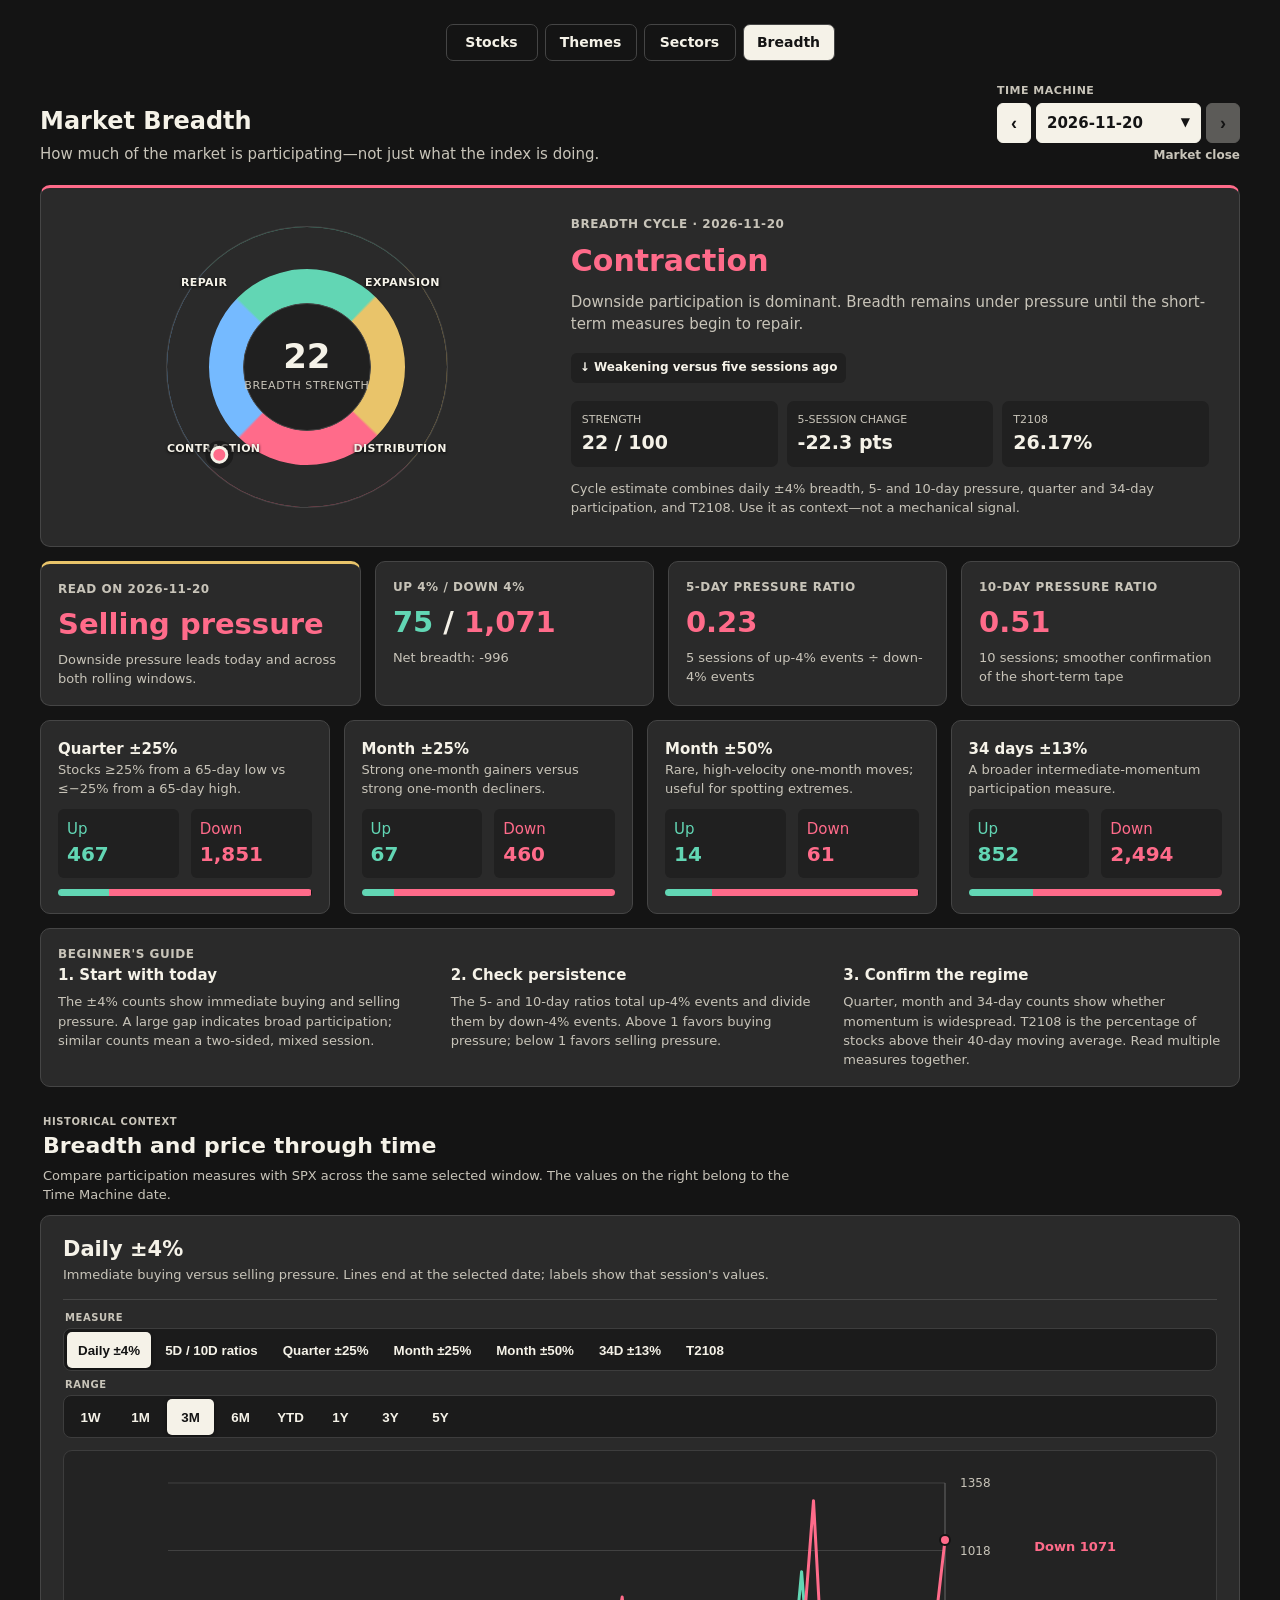
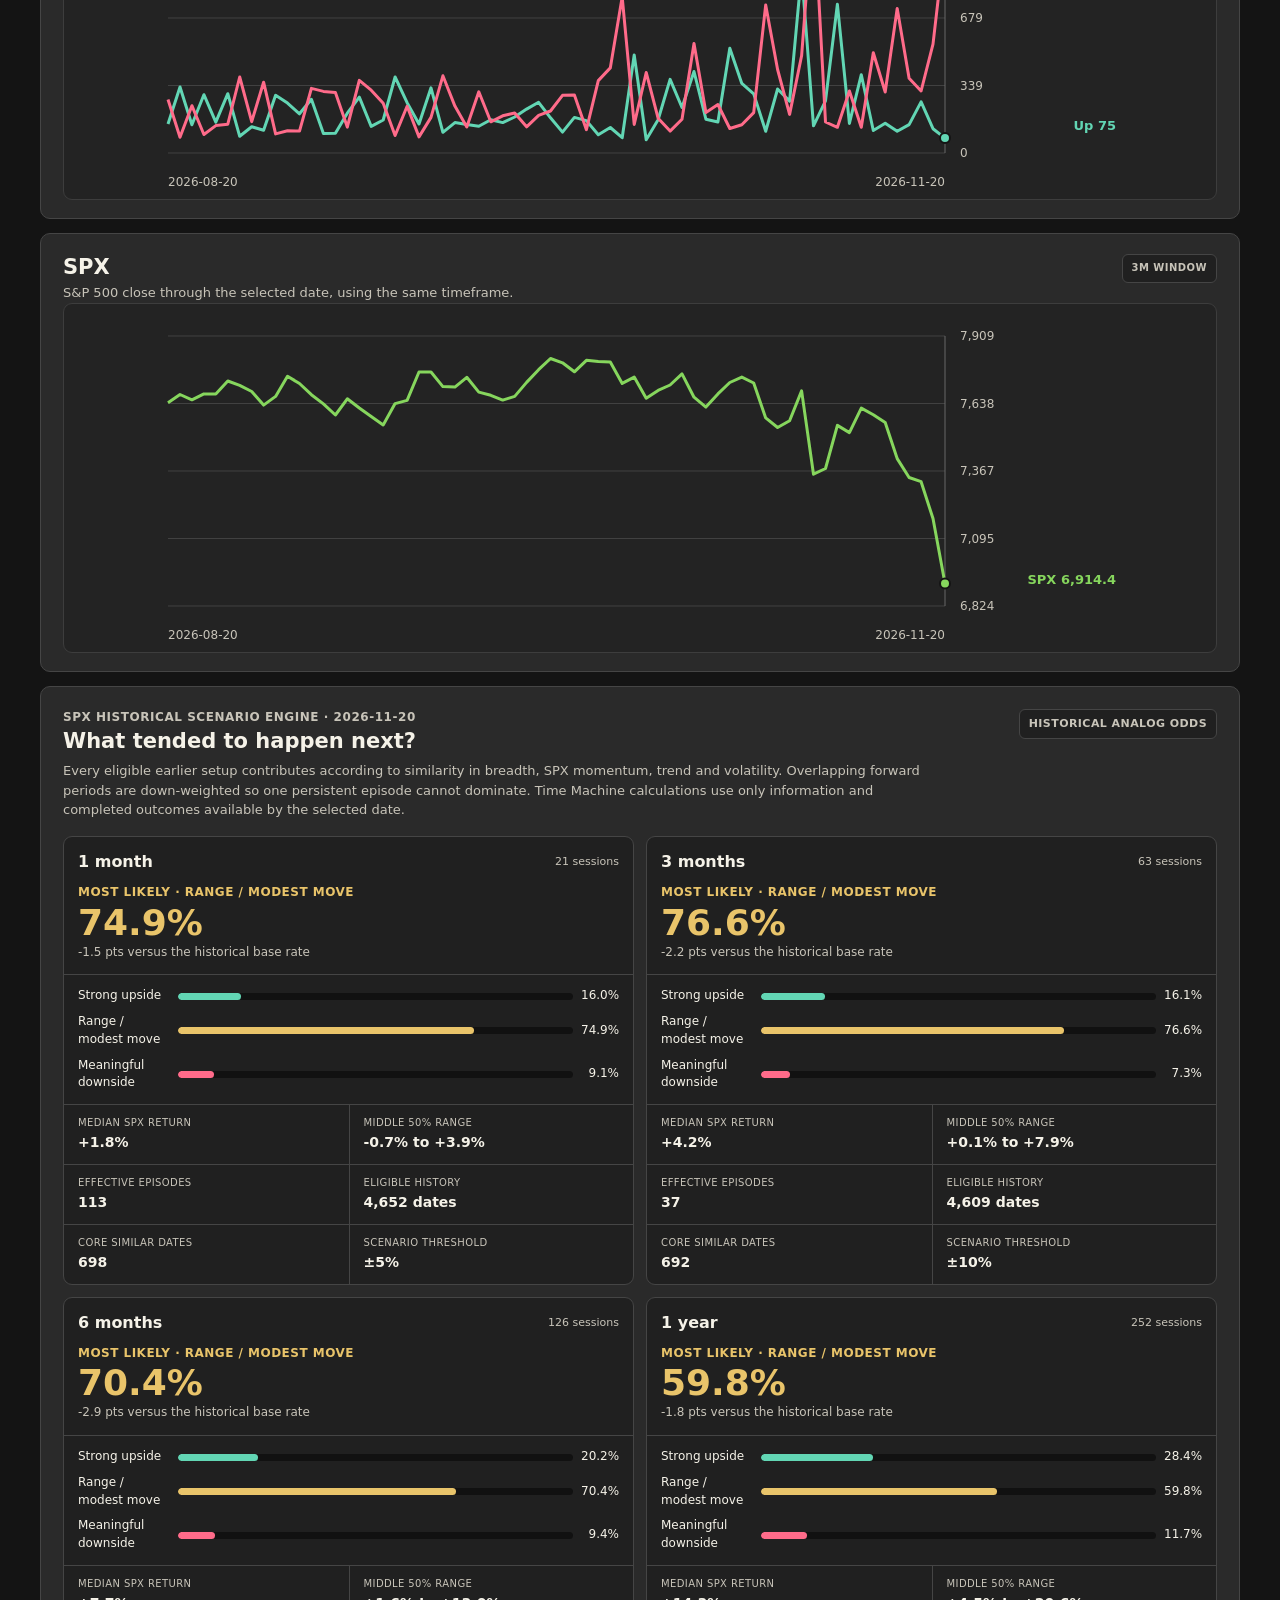
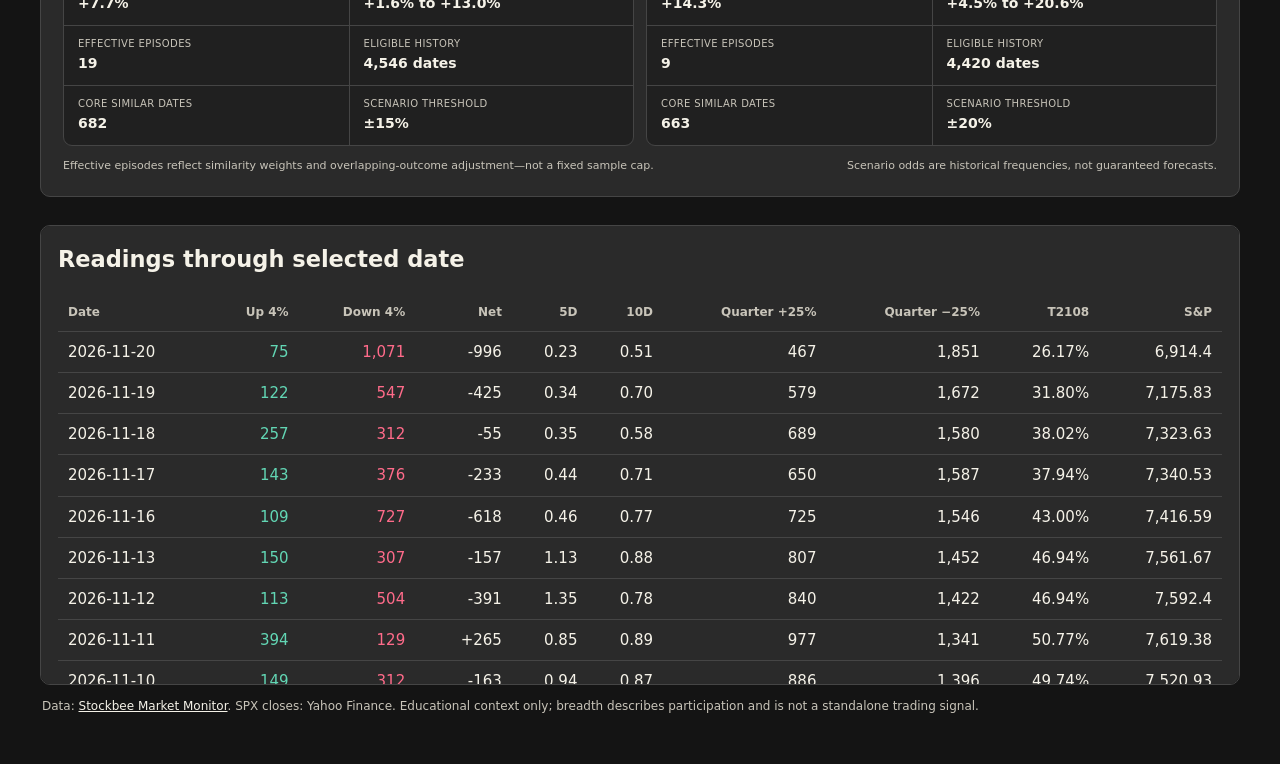
==== commit f1343df8: "Refresh Stockbee breadth for 2026-11-21" ====
--- a/breadth.html
+++ b/breadth.html
@@ -1,5 +1,5 @@
 <!doctype html><html lang="en"><head><meta charset="utf-8"><meta name="viewport" content="width=device-width,initial-scale=1"><title>Breadth | Liquid Leadership</title><meta name="description" content="A beginner-friendly view of Stockbee's daily Market Monitor breadth data."><link rel="icon" type="image/png" href="assets/nel-favicon.png"><style>
 :root{--bg:#141414;--panel:#2A2A2A;--soft:#202020;--line:#454545;--text:#F5F2E8;--muted:#c8c4b9;--up:#62d6b4;--down:#ff6b8a;--gold:#e9c46a;--blue:#75baff}*{box-sizing:border-box}body{margin:0;background:var(--bg);color:var(--text);font:15px/1.48 system-ui,-apple-system,BlinkMacSystemFont,"Segoe UI",sans-serif}main{max-width:1680px;margin:auto;padding:24px 40px 48px}.site-nav{display:flex;justify-content:center;gap:7px;margin:0 0 22px}.site-nav a{min-width:92px;padding:7px 13px;border:1px solid var(--line);border-radius:7px;color:var(--text);text-align:center;text-decoration:none;font-weight:650;font-size:14px}.site-nav a.active,.site-nav a:hover{background:var(--text);color:var(--bg)}.top{display:flex;justify-content:space-between;gap:24px;align-items:flex-end;margin-bottom:20px}h1,h2,h3,p{margin-top:0}h1{font-size:24px;margin-bottom:3px}.sub,.muted{color:var(--muted)}.date-picker{display:grid;position:relative;gap:4px;font-weight:700;white-space:nowrap}.date-picker>span{font-size:11px;color:var(--muted);text-transform:uppercase;letter-spacing:.045em}.date-button{display:flex;align-items:center;justify-content:space-between;gap:16px;min-width:165px;padding:8px 10px;background:var(--text);border-color:var(--text);color:var(--bg);font:inherit;font-weight:750}.date-button:hover,.date-button:focus-visible{background:#fffdf5;outline:2px solid var(--blue);outline-offset:2px}.date-button .date-arrow{font-size:12px;color:var(--bg)}.date-native{position:absolute;width:1px;height:1px;right:0;bottom:22px;opacity:0;pointer-events:none}.date-status{font-size:12px;color:var(--muted);text-align:right}.panel{background:var(--panel);border:1px solid var(--line);border-radius:10px;padding:17px}.overview{display:grid;grid-template-columns:1.15fr repeat(3,1fr);gap:14px}.regime{border-top:3px solid var(--gold)}.eyebrow{font-size:12px;color:var(--muted);font-weight:750;text-transform:uppercase;letter-spacing:.045em}.big{font-size:29px;font-weight:780;margin:4px 0}.up{color:var(--up)}.down{color:var(--down)}.gold{color:var(--gold)}.metric-note{font-size:13px;color:var(--muted)}.balance-grid{display:grid;grid-template-columns:repeat(4,minmax(0,1fr));gap:14px;margin-top:14px}.pair{display:flex;gap:12px;margin-top:10px;font-variant-numeric:tabular-nums}.pair span{flex:1;background:var(--soft);padding:9px;border-radius:6px}.pair b{display:block;font-size:20px}.bar{display:flex;height:7px;border-radius:8px;overflow:hidden;background:#111;margin-top:11px}.bar i:first-child{background:var(--up)}.bar i:last-child{background:var(--down)}.guide{margin-top:14px}.guide-grid{display:grid;grid-template-columns:repeat(3,1fr);gap:14px}.guide h3{font-size:15px;margin-bottom:6px}.guide p{font-size:13px;color:var(--muted);margin-bottom:0}.chart{margin-top:14px}.chart-head{display:flex;justify-content:space-between;gap:14px;align-items:center;flex-wrap:wrap}.controls{display:flex;gap:6px;flex-wrap:wrap}button{background:var(--soft);border:1px solid var(--line);color:var(--text);padding:7px 10px;border-radius:6px;font-weight:650;cursor:pointer}button.active{background:var(--text);color:var(--bg)}svg{width:100%;height:340px;display:block;margin-top:10px}.legend{color:var(--muted);font-size:13px}.table-card{margin-top:14px;overflow:auto;max-height:460px}table{width:100%;border-collapse:collapse;font-variant-numeric:tabular-nums}th,td{padding:9px 10px;border-bottom:1px solid var(--line);text-align:right;white-space:nowrap}th{position:sticky;top:0;background:var(--panel);font-size:12px;color:var(--muted)}th:first-child,td:first-child{text-align:left}.source{font-size:12px;color:var(--muted);margin:13px 2px 0}.source a{color:var(--text)}@media(max-width:1150px){.overview,.balance-grid{grid-template-columns:repeat(2,1fr)}.guide-grid{grid-template-columns:1fr}}@media(max-width:650px){main{padding:18px 14px}.overview,.balance-grid{grid-template-columns:1fr}.top{display:block}.date-picker{margin-top:10px}.date-status{text-align:left}.site-nav{justify-content:flex-start;overflow:auto}}
 </style></head><body><main><nav class="site-nav"><a href="index.html">Stocks</a><a href="themes.html">Themes</a><a href="sectors.html">Sectors</a><a class="active" href="breadth.html">Breadth</a></nav><header class="top"><div><h1>Market Breadth</h1><div class="sub">How much of the market is participating—not just what the index is doing.</div></div><div class="date-picker"><span>Time Machine</span><button class="date-button" id="asof-button" type="button"><span id="asof-label"></span><span class="date-arrow" aria-hidden="true">▼</span></button><input class="date-native" id="asof-date" type="date" aria-label="View market as of date"><small class="date-status" id="date"></small></div></header><section class="overview" id="overview"></section><section class="balance-grid" id="balances"></section><section class="panel guide"><div class="eyebrow">Beginner's guide</div><div class="guide-grid"><div><h3>1. Start with today</h3><p>The ±4% counts show immediate buying and selling pressure. A large gap indicates broad participation; similar counts mean a two-sided, mixed session.</p></div><div><h3>2. Check persistence</h3><p>The 5- and 10-day ratios total up-4% events and divide them by down-4% events. Above 1 favors buying pressure; below 1 favors selling pressure.</p></div><div><h3>3. Confirm the regime</h3><p>Quarter, month and 34-day counts show whether momentum is widespread. T2108 is the percentage of stocks above their 40-day moving average. Read multiple measures together.</p></div></div></section><section class="panel chart"><div class="chart-head"><div><h2 id="chart-title" style="margin-bottom:2px">Daily ±4% movers</h2><div class="legend" id="chart-note"></div></div><div class="controls" id="controls"></div></div><svg id="chart" viewBox="0 0 1000 340" aria-label="Breadth history"></svg></section><section class="panel chart"><div class="chart-head"><div><h2 style="margin-bottom:2px">SPX</h2><div class="legend">S&amp;P 500 close through the selected date, using the same timeframe.</div></div></div><svg id="spx-chart" viewBox="0 0 1000 340" aria-label="S&amp;P 500 history"></svg></section><section class="panel table-card"><h2>Readings through selected date</h2><table><thead><tr><th>Date</th><th>Up 4%</th><th>Down 4%</th><th>Net</th><th>5D</th><th>10D</th><th>Quarter +25%</th><th>Quarter −25%</th><th>T2108</th><th>S&amp;P</th></tr></thead><tbody id="table"></tbody></table></section><p class="source">Data: <a href="https://stockbee.blogspot.com/p/mm.html" target="_blank" rel="noopener">Stockbee Market Monitor</a>. SPX closes: Yahoo Finance. Educational context only; breadth describes participation and is not a standalone trading signal.</p></main><script>
-const rows=[{"date":"2026-11-19","up4":121.0,"down4":538.0,"ratio5":0.35,"ratio10":0.7,"up25q":580.0,"down25q":1672.0,"up25m":88.0,"down25m":328.0,"up50m":19.0,"down50m":45.0,"up13d34":1076.0,"down13d34":2251.0,"universe":6558.0,"t2108":31.62,"sp":7175.24},{"date":"2026-11-18","up4":257.0,"down4":312.0,"ratio5":0.35,"ratio10":0.58,"up25q":689.0,"down25q":1580.0,"up25m":132.0,"down25m":325.0,"up50m":18.0,"down50m":44.0,"up13d34":1269.0,"down13d34":2044.0,"universe":6558.0,"t2108":38.02,"sp":7323.63},{"date":"2026-11-17","up4":143.0,"down4":376.0,"ratio5":0.44,"ratio10":0.71,"up25q":650.0,"down25q":1587.0,"up25m":112.0,"down25m":301.0,"up50m":18.0,"down50m":42.0,"up13d34":1234.0,"down13d34":2047.0,"universe":6559.0,"t2108":37.94,"sp":7340.53},{"date":"2026-11-16","up4":109.0,"down4":727.0,"ratio5":0.46,"ratio10":0.77,"up25q":725.0,"down25q":1546.0,"up25m":171.0,"down25m":250.0,"up50m":28.0,"down50m":38.0,"up13d34":1374.0,"down13d34":1948.0,"universe":6560.0,"t2108":43.0,"sp":7416.59},{"date":"2026-11-13","up4":150.0,"down4":307.0,"ratio5":1.13,"ratio10":0.88,"up25q":807.0,"down25q":1452.0,"up25m":186.0,"down25m":171.0,"up50m":29.0,"down50m":31.0,"up13d34":1608.0,"down13d34":1742.0,"universe":6557.0,"t2108":46.94,"sp":7561.67},{"date":"2026-11-12","up4":113.0,"down4":504.0,"ratio5":1.35,"ratio10":0.78,"up25q":840.0,"down25q":1422.0,"up25m":148.0,"down25m":202.0,"up50m":27.0,"down50m":31.0,"up13d34":1653.0,"down13d34":1729.0,"universe":6553.0,"t2108":46.94,"sp":7592.4},{"date":"2026-11-11","up4":394.0,"down4":129.0,"ratio5":0.85,"ratio10":0.89,"up25q":977.0,"down25q":1341.0,"up25m":239.0,"down25m":155.0,"up50m":49.0,"down50m":24.0,"up13d34":1881.0,"down13d34":1620.0,"universe":6554.0,"t2108":50.77,"sp":7619.38},{"date":"2026-11-10","up4":149.0,"down4":312.0,"ratio5":0.94,"ratio10":0.87,"up25q":886.0,"down25q":1396.0,"up25m":205.0,"down25m":265.0,"up50m":35.0,"down50m":34.0,"up13d34":1773.0,"down13d34":1683.0,"universe":6555.0,"t2108":49.74,"sp":7520.93},{"date":"2026-11-09","up4":748.0,"down4":129.0,"ratio5":1.04,"ratio10":1.01,"up25q":937.0,"down25q":1336.0,"up25m":211.0,"down25m":262.0,"up50m":36.0,"down50m":36.0,"up13d34":1926.0,"down13d34":1638.0,"universe":6556.0,"t2108":51.9,"sp":7549.94},{"date":"2026-11-06","up4":262.0,"down4":156.0,"ratio5":0.75,"ratio10":0.84,"up25q":727.0,"down25q":1485.0,"up25m":147.0,"down25m":351.0,"up50m":25.0,"down50m":49.0,"up13d34":1410.0,"down13d34":1869.0,"universe":6556.0,"t2108":44.43,"sp":7376.86},{"date":"2026-11-05","up4":137.0,"down4":1269.0,"ratio5":0.56,"ratio10":0.8,"up25q":676.0,"down25q":1546.0,"up25m":145.0,"down25m":377.0,"up50m":22.0,"down50m":58.0,"up13d34":1265.0,"down13d34":1922.0,"universe":6555.0,"t2108":44.69,"sp":7353.73},{"date":"2026-11-04","up4":912.0,"down4":489.0,"ratio5":0.93,"ratio10":1.06,"up25q":874.0,"down25q":1343.0,"up25m":208.0,"down25m":287.0,"up50m":29.0,"down50m":39.0,"up13d34":1665.0,"down13d34":1617.0,"universe":6555.0,"t2108":52.32,"sp":7688.62},{"date":"2026-11-03","up4":261.0,"down4":194.0,"ratio5":0.79,"ratio10":0.95,"up25q":706.0,"down25q":1429.0,"up25m":104.0,"down25m":293.0,"up50m":20.0,"down50m":40.0,"up13d34":1363.0,"down13d34":1657.0,"universe":6557.0,"t2108":46.99,"sp":7568.92},{"date":"2026-11-02","up4":322.0,"down4":420.0,"ratio5":0.98,"ratio10":1.01,"up25q":699.0,"down25q":1448.0,"up25m":112.0,"down25m":318.0,"up50m":18.0,"down50m":44.0,"up13d34":1361.0,"down13d34":1666.0,"universe":6559.0,"t2108":49.33,"sp":7541.4},{"date":"2026-10-30","up4":109.0,"down4":745.0,"ratio5":0.99,"ratio10":1.04,"up25q":720.0,"down25q":1434.0,"up25m":112.0,"down25m":260.0,"up50m":17.0,"down50m":41.0,"up13d34":1309.0,"down13d34":1656.0,"universe":6559.0,"t2108":44.95,"sp":7580.07},{"date":"2026-10-29","up4":297.0,"down4":203.0,"ratio5":1.64,"ratio10":1.18,"up25q":815.0,"down25q":1312.0,"up25m":112.0,"down25m":165.0,"up50m":18.0,"down50m":30.0,"up13d34":1497.0,"down13d34":1521.0,"universe":6557.0,"t2108":48.15,"sp":7720.39},{"date":"2026-10-28","up4":350.0,"down4":142.0,"ratio5":1.28,"ratio10":1.3,"up25q":813.0,"down25q":1329.0,"up25m":99.0,"down25m":153.0,"up50m":15.0,"down50m":32.0,"up13d34":1362.0,"down13d34":1591.0,"universe":6555.0,"t2108":41.71,"sp":7743.98},{"date":"2026-10-27","up4":527.0,"down4":123.0,"ratio5":1.16,"ratio10":0.92,"up25q":735.0,"down25q":1396.0,"up25m":84.0,"down25m":174.0,"up50m":12.0,"down50m":32.0,"up13d34":1175.0,"down13d34":1649.0,"universe":6557.0,"t2108":41.96,"sp":7722.6},{"date":"2026-10-26","up4":156.0,"down4":244.0,"ratio5":1.04,"ratio10":0.71,"up25q":690.0,"down25q":1514.0,"up25m":93.0,"down25m":249.0,"up50m":11.0,"down50m":43.0,"up13d34":1014.0,"down13d34":1794.0,"universe":6558.0,"t2108":40.71,"sp":7676.77},{"date":"2026-10-23","up4":170.0,"down4":204.0,"ratio5":1.11,"ratio10":0.66,"up25q":710.0,"down25q":1526.0,"up25m":85.0,"down25m":280.0,"up50m":11.0,"down50m":44.0,"up13d34":1030.0,"down13d34":1832.0,"universe":6559.0,"t2108":39.17,"sp":7623.68},{"date":"2026-10-22","up4":410.0,"down4":550.0,"ratio5":0.88,"ratio10":0.68,"up25q":728.0,"down25q":1485.0,"up25m":89.0,"down25m":255.0,"up50m":10.0,"down50m":41.0,"up13d34":1082.0,"down13d34":1883.0,"universe":6560.0,"t2108":41.42,"sp":7663.43},{"date":"2026-10-21","up4":229.0,"down4":170.0,"ratio5":1.32,"ratio10":0.66,"up25q":730.0,"down25q":1472.0,"up25m":66.0,"down25m":210.0,"up50m":7.0,"down50m":38.0,"up13d34":965.0,"down13d34":1887.0,"universe":6562.0,"t2108":36.29,"sp":7757.17},{"date":"2026-10-20","up4":370.0,"down4":110.0,"ratio5":0.73,"ratio10":0.59,"up25q":712.0,"down25q":1507.0,"up25m":50.0,"down25m":275.0,"up50m":8.0,"down50m":42.0,"up13d34":888.0,"down13d34":1955.0,"universe":6562.0,"t2108":34.67,"sp":7712.57},{"date":"2026-10-19","up4":167.0,"down4":175.0,"ratio5":0.48,"ratio10":0.51,"up25q":644.0,"down25q":1573.0,"up25m":42.0,"down25m":280.0,"up50m":8.0,"down50m":39.0,"up13d34":719.0,"down13d34":2073.0,"universe":6561.0,"t2108":29.46,"sp":7690.73},{"date":"2026-10-16","up4":67.0,"down4":405.0,"ratio5":0.4,"ratio10":0.54,"up25q":633.0,"down25q":1593.0,"up25m":47.0,"down25m":252.0,"up50m":7.0,"down50m":41.0,"up13d34":689.0,"down13d34":2077.0,"universe":6562.0,"t2108":29.81,"sp":7659.44},{"date":"2026-10-15","up4":493.0,"down4":144.0,"ratio5":0.52,"ratio10":0.64,"up25q":702.0,"down25q":1485.0,"up25m":53.0,"down25m":186.0,"up50m":10.0,"down50m":34.0,"up13d34":804.0,"down13d34":1973.0,"universe":6560.0,"t2108":30.78,"sp":7744.06},{"date":"2026-10-14","up4":77.0,"down4":784.0,"ratio5":0.32,"ratio10":0.52,"up25q":642.0,"down25q":1575.0,"up25m":53.0,"down25m":196.0,"up50m":12.0,"down50m":32.0,"up13d34":638.0,"down13d34":2134.0,"universe":6557.0,"t2108":24.5,"sp":7718.94},{"date":"2026-10-13","up4":128.0,"down4":428.0,"ratio5":0.45,"ratio10":0.69,"up25q":740.0,"down25q":1456.0,"up25m":64.0,"down25m":169.0,"up50m":17.0,"down50m":31.0,"up13d34":754.0,"down13d34":1968.0,"universe":6553.0,"t2108":29.4,"sp":7805.45},{"date":"2026-10-12","up4":92.0,"down4":364.0,"ratio5":0.56,"ratio10":0.79,"up25q":764.0,"down25q":1405.0,"up25m":68.0,"down25m":150.0,"up50m":15.0,"down50m":30.0,"up13d34":756.0,"down13d34":1963.0,"universe":6554.0,"t2108":27.13,"sp":7807.24},{"date":"2026-10-09","up4":163.0,"down4":117.0,"ratio5":0.8,"ratio10":0.83,"up25q":801.0,"down25q":1360.0,"up25m":82.0,"down25m":129.0,"up50m":18.0,"down50m":24.0,"up13d34":805.0,"down13d34":1919.0,"universe":6555.0,"t2108":25.29,"sp":7811.54},{"date":"2026-10-08","up4":179.0,"down4":291.0,"ratio5":0.84,"ratio10":0.82,"up25q":778.0,"down25q":1377.0,"up25m":72.0,"down25m":137.0,"up50m":16.0,"down50m":24.0,"up13d34":752.0,"down13d34":1971.0,"universe":6553.0,"t2108":23.55,"sp":7765.36},{"date":"2026-10-07","up4":105.0,"down4":290.0,"ratio5":0.92,"ratio10":0.83,"up25q":812.0,"down25q":1346.0,"up25m":68.0,"down25m":159.0,"up50m":19.0,"down50m":23.0,"up13d34":779.0,"down13d34":1978.0,"universe":6554.0,"t2108":21.1,"sp":7801.77},{"date":"2026-10-06","up4":177.0,"down4":211.0,"ratio5":1.07,"ratio10":0.79,"up25q":867.0,"down25q":1269.0,"up25m":79.0,"down25m":188.0,"up50m":12.0,"down50m":31.0,"up13d34":860.0,"down13d34":1891.0,"universe":6556.0,"t2108":23.78,"sp":7818.93},{"date":"2026-10-05","up4":255.0,"down4":189.0,"ratio5":1.13,"ratio10":0.87,"up25q":874.0,"down25q":1303.0,"up25m":85.0,"down25m":179.0,"up50m":19.0,"down50m":36.0,"up13d34":859.0,"down13d34":1938.0,"universe":6555.0,"t2108":22.39,"sp":7773.95},{"date":"2026-10-02","up4":221.0,"down4":132.0,"ratio5":0.87,"ratio10":0.87,"up25q":872.0,"down25q":1317.0,"up25m":100.0,"down25m":186.0,"up50m":19.0,"down50m":33.0,"up13d34":840.0,"down13d34":2054.0,"universe":6557.0,"t2108":21.03,"sp":7722.72},{"date":"2026-10-01","up4":181.0,"down4":201.0,"ratio5":0.79,"ratio10":0.84,"up25q":842.0,"down25q":1356.0,"up25m":87.0,"down25m":174.0,"up50m":19.0,"down50m":31.0,"up13d34":792.0,"down13d34":2151.0,"universe":6558.0,"t2108":18.99,"sp":7666.45},{"date":"2026-09-30","up4":153.0,"down4":187.0,"ratio5":0.74,"ratio10":0.99,"up25q":840.0,"down25q":1360.0,"up25m":84.0,"down25m":141.0,"up50m":21.0,"down50m":28.0,"up13d34":773.0,"down13d34":2208.0,"universe":6557.0,"t2108":16.74,"sp":7651.54},{"date":"2026-09-29","up4":167.0,"down4":157.0,"ratio5":0.58,"ratio10":0.96,"up25q":855.0,"down25q":1347.0,"up25m":69.0,"down25m":157.0,"up50m":14.0,"down50m":31.0,"up13d34":791.0,"down13d34":2124.0,"universe":6557.0,"t2108":18.04,"sp":7670.84},{"date":"2026-09-28","up4":135.0,"down4":308.0,"ratio5":0.7,"ratio10":0.88,"up25q":868.0,"down25q":1337.0,"up25m":58.0,"down25m":174.0,"up50m":11.0,"down50m":31.0,"up13d34":790.0,"down13d34":2102.0,"universe":6560.0,"t2108":18.18,"sp":7683.69},{"date":"2026-09-25","up4":144.0,"down4":131.0,"ratio5":0.86,"ratio10":0.92,"up25q":950.0,"down25q":1287.0,"up25m":54.0,"down25m":171.0,"up50m":12.0,"down50m":24.0,"up13d34":845.0,"down13d34":1951.0,"universe":6559.0,"t2108":20.26,"sp":7743.41},{"date":"2026-09-24","up4":153.0,"down4":236.0,"ratio5":0.88,"ratio10":0.95,"up25q":976.0,"down25q":1287.0,"up25m":64.0,"down25m":177.0,"up50m":16.0,"down50m":27.0,"up13d34":865.0,"down13d34":2035.0,"universe":6558.0,"t2108":20.14,"sp":7704.13},{"date":"2026-09-23","up4":104.0,"down4":388.0,"ratio5":1.25,"ratio10":0.9,"up25q":994.0,"down25q":1262.0,"up25m":62.0,"down25m":165.0,"up50m":12.0,"down50m":27.0,"up13d34":949.0,"down13d34":1957.0,"universe":6557.0,"t2108":20.51,"sp":7706.03},{"date":"2026-09-22","up4":328.0,"down4":179.0,"ratio5":1.53,"ratio10":0.92,"up25q":1112.0,"down25q":1133.0,"up25m":83.0,"down25m":111.0,"up50m":17.0,"down50m":20.0,"up13d34":1114.0,"down13d34":1749.0,"universe":6558.0,"t2108":24.56,"sp":7764.64},{"date":"2026-09-21","up4":146.0,"down4":81.0,"ratio5":1.11,"ratio10":0.84,"up25q":1066.0,"down25q":1193.0,"up25m":63.0,"down25m":122.0,"up50m":13.0,"down50m":25.0,"up13d34":1050.0,"down13d34":1903.0,"universe":6557.0,"t2108":23.18,"sp":7764.7},{"date":"2026-09-18","up4":253.0,"down4":235.0,"ratio5":0.97,"ratio10":0.85,"up25q":1040.0,"down25q":1262.0,"up25m":60.0,"down25m":126.0,"up50m":14.0,"down50m":27.0,"up13d34":1049.0,"down13d34":1956.0,"universe":6558.0,"t2108":23.87,"sp":7650.5},{"date":"2026-09-17","up4":382.0,"down4":88.0,"ratio5":1.01,"ratio10":0.9,"up25q":1071.0,"down25q":1241.0,"up25m":53.0,"down25m":129.0,"up50m":13.0,"down50m":27.0,"up13d34":1134.0,"down13d34":1931.0,"universe":6556.0,"t2108":26.44,"sp":7637.76},{"date":"2026-09-16","up4":166.0,"down4":250.0,"ratio5":0.64,"ratio10":0.86,"up25q":989.0,"down25q":1313.0,"up25m":56.0,"down25m":149.0,"up50m":16.0,"down50m":24.0,"up13d34":1035.0,"down13d34":2054.0,"universe":6552.0,"t2108":24.47,"sp":7551.81},{"date":"2026-09-15","up4":134.0,"down4":316.0,"ratio5":0.57,"ratio10":0.8,"up25q":1034.0,"down25q":1286.0,"up25m":61.0,"down25m":178.0,"up50m":12.0,"down50m":25.0,"up13d34":1172.0,"down13d34":2011.0,"universe":6550.0,"t2108":27.53,"sp":7585.73},{"date":"2026-09-14","up4":281.0,"down4":365.0,"ratio5":0.66,"ratio10":0.85,"up25q":1072.0,"down25q":1208.0,"up25m":64.0,"down25m":157.0,"up50m":14.0,"down50m":26.0,"up13d34":1248.0,"down13d34":1911.0,"universe":6552.0,"t2108":29.61,"sp":7619.98},{"date":"2026-09-11","up4":200.0,"down4":130.0,"ratio5":0.73,"ratio10":0.76,"up25q":1133.0,"down25q":1191.0,"up25m":66.0,"down25m":120.0,"up50m":12.0,"down50m":26.0,"up13d34":1289.0,"down13d34":1865.0,"universe":6551.0,"t2108":30.92,"sp":7656.98},{"date":"2026-09-10","up4":99.0,"down4":304.0,"ratio5":0.79,"ratio10":0.8,"up25q":1122.0,"down25q":1205.0,"up25m":69.0,"down25m":138.0,"up50m":15.0,"down50m":22.0,"up13d34":1289.0,"down13d34":1943.0,"universe":6549.0,"t2108":28.84,"sp":7591.7},{"date":"2026-09-09","up4":98.0,"down4":310.0,"ratio5":1.16,"ratio10":0.89,"up25q":1209.0,"down25q":1135.0,"up25m":77.0,"down25m":110.0,"up50m":14.0,"down50m":21.0,"up13d34":1452.0,"down13d34":1756.0,"universe":6547.0,"t2108":31.98,"sp":7636.36},{"date":"2026-09-08","up4":270.0,"down4":325.0,"ratio5":1.12,"ratio10":1.09,"up25q":1300.0,"down25q":1058.0,"up25m":104.0,"down25m":94.0,"up50m":21.0,"down50m":19.0,"up13d34":1607.0,"down13d34":1558.0,"universe":6544.0,"t2108":36.41,"sp":7673.52},{"date":"2026-09-04","up4":197.0,"down4":110.0,"ratio5":1.18,"ratio10":1.07,"up25q":1356.0,"down25q":1065.0,"up25m":114.0,"down25m":110.0,"up50m":25.0,"down50m":22.0,"up13d34":1687.0,"down13d34":1462.0,"universe":6546.0,"t2108":41.08,"sp":7718.6},{"date":"2026-09-03","up4":251.0,"down4":112.0,"ratio5":0.79,"ratio10":1.16,"up25q":1385.0,"down25q":1094.0,"up25m":155.0,"down25m":110.0,"up50m":30.0,"down50m":22.0,"up13d34":1668.0,"down13d34":1512.0,"universe":6545.0,"t2108":41.12,"sp":7747.71},{"date":"2026-09-02","up4":290.0,"down4":96.0,"ratio5":0.81,"ratio10":1.02,"up25q":1345.0,"down25q":1134.0,"up25m":160.0,"down25m":124.0,"up50m":28.0,"down50m":24.0,"up13d34":1618.0,"down13d34":1564.0,"universe":6543.0,"t2108":39.08,"sp":7666.6},{"date":"2026-09-01","up4":114.0,"down4":356.0,"ratio5":0.66,"ratio10":1.1,"up25q":1262.0,"down25q":1180.0,"up25m":144.0,"down25m":175.0,"up50m":28.0,"down50m":32.0,"up13d34":1524.0,"down13d34":1672.0,"universe":6544.0,"t2108":36.36,"sp":7631.47},{"date":"2026-08-31","up4":132.0,"down4":158.0,"ratio5":1.05,"ratio10":1.14,"up25q":1339.0,"down25q":1125.0,"up25m":207.0,"down25m":117.0,"up50m":41.0,"down50m":22.0,"up13d34":1637.0,"down13d34":1522.0,"universe":6542.0,"t2108":39.22,"sp":7686.14},{"date":"2026-08-28","up4":84.0,"down4":382.0,"ratio5":0.98,"ratio10":1.09,"up25q":1379.0,"down25q":1105.0,"up25m":256.0,"down25m":90.0,"up50m":56.0,"down50m":21.0,"up13d34":1687.0,"down13d34":1469.0,"universe":6541.0,"t2108":41.91,"sp":7711.23},{"date":"2026-08-27","up4":298.0,"down4":145.0,"ratio5":1.76,"ratio10":1.3,"up25q":1496.0,"down25q":1050.0,"up25m":305.0,"down25m":84.0,"up50m":53.0,"down50m":22.0,"up13d34":1812.0,"down13d34":1337.0,"universe":6539.0,"t2108":45.17,"sp":7728.65},{"date":"2026-08-26","up4":155.0,"down4":138.0,"ratio5":1.31,"ratio10":1.31,"up25q":1460.0,"down25q":1057.0,"up25m":344.0,"down25m":81.0,"up50m":73.0,"down50m":19.0,"up13d34":1772.0,"down13d34":1352.0,"universe":6539.0,"t2108":45.14,"sp":7676.31},{"date":"2026-08-25","up4":293.0,"down4":93.0,"ratio5":1.69,"ratio10":1.36,"up25q":1496.0,"down25q":1044.0,"up25m":317.0,"down25m":92.0,"up50m":68.0,"down50m":25.0,"up13d34":1834.0,"down13d34":1342.0,"universe":6537.0,"t2108":45.77,"sp":7676.62},{"date":"2026-08-24","up4":142.0,"down4":238.0,"ratio5":1.21,"ratio10":1.28,"up25q":1446.0,"down25q":1088.0,"up25m":295.0,"down25m":98.0,"up50m":56.0,"down50m":21.0,"up13d34":1797.0,"down13d34":1438.0,"universe":6537.0,"t2108":45.93,"sp":7652.86},{"date":"2026-08-21","up4":332.0,"down4":79.0,"ratio5":1.18,"ratio10":1.35,"up25q":1502.0,"down25q":1041.0,"up25m":358.0,"down25m":94.0,"up50m":65.0,"down50m":27.0,"up13d34":1883.0,"down13d34":1345.0,"universe":6536.0,"t2108":45.72,"sp":7674.37},{"date":"2026-08-20","up4":146.0,"down4":269.0,"ratio5":1.04,"ratio10":1.38,"up25q":1428.0,"down25q":1078.0,"up25m":304.0,"down25m":107.0,"up50m":53.0,"down50m":29.0,"up13d34":1794.0,"down13d34":1467.0,"universe":6536.0,"t2108":44.98,"sp":7641.16},{"date":"2026-08-19","up4":556.0,"down4":190.0,"ratio5":1.31,"ratio10":1.45,"up25q":1535.0,"down25q":1042.0,"up25m":307.0,"down25m":109.0,"up50m":46.0,"down50m":25.0,"up13d34":1908.0,"down13d34":1329.0,"universe":6536.0,"t2108":48.45,"sp":7707.98},{"date":"2026-08-18","up4":167.0,"down4":335.0,"ratio5":1.1,"ratio10":1.3,"up25q":1469.0,"down25q":1053.0,"up25m":216.0,"down25m":127.0,"up50m":39.0,"down50m":31.0,"up13d34":1816.0,"down13d34":1391.0,"universe":6536.0,"t2108":47.94,"sp":7691.76},{"date":"2026-08-17","up4":194.0,"down4":305.0,"ratio5":1.37,"ratio10":1.72,"up25q":1570.0,"down25q":1016.0,"up25m":289.0,"down25m":111.0,"up50m":49.0,"down50m":29.0,"up13d34":1947.0,"down13d34":1328.0,"universe":6535.0,"t2108":51.25,"sp":7745.06},{"date":"2026-08-14","up4":234.0,"down4":147.0,"ratio5":1.55,"ratio10":2.16,"up25q":1648.0,"down25q":991.0,"up25m":290.0,"down25m":100.0,"up50m":53.0,"down50m":29.0,"up13d34":2043.0,"down13d34":1255.0,"universe":6534.0,"t2108":54.54,"sp":7785.76},{"date":"2026-08-13","up4":345.0,"down4":167.0,"ratio5":1.83,"ratio10":2.05,"up25q":1630.0,"down25q":1007.0,"up25m":271.0,"down25m":101.0,"up50m":45.0,"down50m":31.0,"up13d34":2027.0,"down13d34":1304.0,"universe":6532.0,"t2108":55.02,"sp":7798.99},{"date":"2026-08-12","up4":297.0,"down4":172.0,"ratio5":1.59,"ratio10":2.08,"up25q":1573.0,"down25q":1011.0,"up25m":222.0,"down25m":125.0,"up50m":39.0,"down50m":33.0,"up13d34":2026.0,"down13d34":1308.0,"universe":6534.0,"t2108":52.04,"sp":7748.5},{"date":"2026-08-11","up4":259.0,"down4":181.0,"ratio5":1.51,"ratio10":1.67,"up25q":1552.0,"down25q":1040.0,"up25m":226.0,"down25m":131.0,"up50m":42.0,"down50m":36.0,"up13d34":2013.0,"down13d34":1331.0,"universe":6529.0,"t2108":50.69,"sp":7728.2},{"date":"2026-08-10","up4":310.0,"down4":266.0,"ratio5":2.06,"ratio10":1.56,"up25q":1488.0,"down25q":1049.0,"up25m":215.0,"down25m":132.0,"up50m":34.0,"down50m":38.0,"up13d34":2006.0,"down13d34":1360.0,"universe":6528.0,"t2108":51.06,"sp":7753.11},{"date":"2026-08-07","up4":510.0,"down4":152.0,"ratio5":2.85,"ratio10":1.64,"up25q":1540.0,"down25q":1051.0,"up25m":189.0,"down25m":123.0,"up50m":27.0,"down50m":34.0,"up13d34":2111.0,"down13d34":1308.0,"universe":6528.0,"t2108":53.58,"sp":7757.64},{"date":"2026-08-06","up4":300.0,"down4":280.0,"ratio5":2.28,"ratio10":1.37,"up25q":1410.0,"down25q":1087.0,"up25m":127.0,"down25m":149.0,"up50m":23.0,"down50m":37.0,"up13d34":1972.0,"down13d34":1384.0,"universe":6527.0,"t2108":52.52,"sp":7709.96},{"date":"2026-08-05","up4":264.0,"down4":210.0,"ratio5":2.71,"ratio10":1.28,"up25q":1445.0,"down25q":1080.0,"up25m":144.0,"down25m":125.0,"up50m":20.0,"down50m":34.0,"up13d34":2045.0,"down13d34":1342.0,"universe":6525.0,"t2108":54.37,"sp":7723.55},{"date":"2026-08-04","up4":725.0,"down4":115.0,"ratio5":1.82,"ratio10":1.23,"up25q":1496.0,"down25q":1057.0,"up25m":112.0,"down25m":109.0,"up50m":19.0,"down50m":29.0,"up13d34":2152.0,"down13d34":1319.0,"universe":6522.0,"t2108":55.76,"sp":7736.52},{"date":"2026-08-03","up4":579.0,"down4":76.0,"ratio5":1.2,"ratio10":1.13,"up25q":1305.0,"down25q":1164.0,"up25m":79.0,"down25m":162.0,"up50m":16.0,"down50m":36.0,"up13d34":1811.0,"down13d34":1481.0,"universe":6518.0,"t2108":52.78,"sp":7600.5},{"date":"2026-07-31","up4":179.0,"down4":216.0,"ratio5":0.98,"ratio10":0.91,"up25q":1171.0,"down25q":1235.0,"up25m":74.0,"down25m":206.0,"up50m":13.0,"down50m":33.0,"up13d34":1500.0,"down13d34":1644.0,"universe":6516.0,"t2108":47.36,"sp":7489.72},{"date":"2026-07-30","up4":437.0,"down4":189.0,"ratio5":0.88,"ratio10":0.91,"up25q":1213.0,"down25q":1196.0,"up25m":81.0,"down25m":266.0,"up50m":15.0,"down50m":35.0,"up13d34":1549.0,"down13d34":1594.0,"universe":6509.0,"t2108":47.5,"sp":7437.63},{"date":"2026-07-29","up4":165.0,"down4":552.0,"ratio5":0.65,"ratio10":0.76,"up25q":1172.0,"down25q":1304.0,"up25m":108.0,"down25m":370.0,"up50m":14.0,"down50m":54.0,"up13d34":1457.0,"down13d34":1702.0,"universe":6505.0,"t2108":48.33,"sp":7316.15},{"date":"2026-07-28","up4":341.0,"down4":388.0,"ratio5":0.78,"ratio10":0.88,"up25q":1261.0,"down25q":1231.0,"up25m":82.0,"down25m":293.0,"up50m":8.0,"down50m":42.0,"up13d34":1617.0,"down13d34":1563.0,"universe":6510.0,"t2108":55.33,"sp":7428.78},{"date":"2026-07-27","up4":380.0,"down4":195.0,"ratio5":1.05,"ratio10":0.9,"up25q":1186.0,"down25q":1199.0,"up25m":57.0,"down25m":200.0,"up50m":8.0,"down50m":38.0,"up13d34":1555.0,"down13d34":1574.0,"universe":6509.0,"t2108":53.38,"sp":7413.18},{"date":"2026-07-24","up4":144.0,"down4":349.0,"ratio5":0.83,"ratio10":0.76,"up25q":1073.0,"down25q":1272.0,"up25m":67.0,"down25m":193.0,"up50m":10.0,"down50m":37.0,"up13d34":1425.0,"down13d34":1704.0,"universe":6504.0,"t2108":51.0,"sp":7411.98},{"date":"2026-07-23","up4":138.0,"down4":325.0,"ratio5":0.97,"ratio10":0.8,"up25q":1079.0,"down25q":1233.0,"up25m":77.0,"down25m":151.0,"up50m":17.0,"down50m":35.0,"up13d34":1438.0,"down13d34":1722.0,"universe":6501.0,"t2108":47.17,"sp":7408.3},{"date":"2026-07-22","up4":164.0,"down4":242.0,"ratio5":0.91,"ratio10":0.92,"up25q":1156.0,"down25q":1183.0,"up25m":101.0,"down25m":170.0,"up50m":23.0,"down50m":38.0,"up13d34":1670.0,"down13d34":1609.0,"universe":6502.0,"t2108":51.44,"sp":7498.96},{"date":"2026-07-21","up4":473.0,"down4":132.0,"ratio5":1.0,"ratio10":0.91,"up25q":1225.0,"down25q":1150.0,"up25m":144.0,"down25m":181.0,"up50m":26.0,"down50m":40.0,"up13d34":1758.0,"down13d34":1552.0,"universe":6508.0,"t2108":50.88,"sp":7509.2},{"date":"2026-07-20","up4":132.0,"down4":215.0,"ratio5":0.77,"ratio10":0.69,"up25q":1189.0,"down25q":1244.0,"up25m":142.0,"down25m":263.0,"up50m":29.0,"down50m":46.0,"up13d34":1642.0,"down13d34":1679.0,"universe":6507.0,"t2108":49.35,"sp":7443.28},{"date":"2026-07-17","up4":138.0,"down4":166.0,"ratio5":0.7,"ratio10":0.75,"up25q":1269.0,"down25q":1225.0,"up25m":182.0,"down25m":230.0,"up50m":37.0,"down50m":40.0,"up13d34":1732.0,"down13d34":1626.0,"universe":6502.0,"t2108":53.5,"sp":7457.69},{"date":"2026-07-16","up4":254.0,"down4":516.0,"ratio5":0.68,"ratio10":0.74,"up25q":1347.0,"down25q":1204.0,"up25m":168.0,"down25m":228.0,"up50m":34.0,"down50m":39.0,"up13d34":1872.0,"down13d34":1615.0,"universe":6500.0,"t2108":56.57,"sp":7533.77},{"date":"2026-07-15","up4":235.0,"down4":205.0,"ratio5":0.93,"ratio10":0.87,"up25q":1360.0,"down25q":1137.0,"up25m":161.0,"down25m":179.0,"up50m":33.0,"down50m":36.0,"up13d34":1744.0,"down13d34":1567.0,"universe":6500.0,"t2108":53.83,"sp":7572.4},{"date":"2026-07-14","up4":233.0,"down4":188.0,"ratio5":0.81,"ratio10":0.92,"up25q":1373.0,"down25q":1141.0,"up25m":164.0,"down25m":142.0,"up50m":33.0,"down50m":34.0,"up13d34":1668.0,"down13d34":1609.0,"universe":6506.0,"t2108":52.39,"sp":7543.59},{"date":"2026-07-13","up4":207.0,"down4":458.0,"ratio5":0.63,"ratio10":0.96,"up25q":1370.0,"down25q":1160.0,"up25m":162.0,"down25m":161.0,"up50m":30.0,"down50m":38.0,"up13d34":1733.0,"down13d34":1621.0,"universe":6506.0,"t2108":52.53,"sp":7515.34},{"date":"2026-07-10","up4":129.0,"down4":181.0,"ratio5":0.81,"ratio10":1.33,"up25q":1452.0,"down25q":1103.0,"up25m":247.0,"down25m":94.0,"up50m":42.0,"down50m":26.0,"up13d34":1785.0,"down13d34":1553.0,"universe":6501.0,"t2108":52.02,"sp":7575.39},{"date":"2026-07-09","up4":250.0,"down4":100.0,"ratio5":0.8,"ratio10":1.31,"up25q":1533.0,"down25q":1108.0,"up25m":259.0,"down25m":95.0,"up50m":49.0,"down50m":26.0,"up13d34":1834.0,"down13d34":1552.0,"universe":6501.0,"t2108":49.81,"sp":7543.64},{"date":"2026-07-08","up4":185.0,"down4":309.0,"ratio5":0.83,"ratio10":1.2,"up25q":1484.0,"down25q":1171.0,"up25m":268.0,"down25m":134.0,"up50m":47.0,"down50m":26.0,"up13d34":1810.0,"down13d34":1636.0,"universe":6500.0,"t2108":48.05,"sp":7482.71},{"date":"2026-07-07","up4":191.0,"down4":480.0,"ratio5":1.02,"ratio10":1.22,"up25q":1603.0,"down25q":1151.0,"up25m":302.0,"down25m":120.0,"up50m":52.0,"down50m":30.0,"up13d34":2013.0,"down13d34":1589.0,"universe":6504.0,"t2108":51.58,"sp":7503.85},{"date":"2026-07-06","up4":239.0,"down4":158.0,"ratio5":1.47,"ratio10":1.36,"up25q":1704.0,"down25q":1078.0,"up25m":253.0,"down25m":178.0,"up50m":36.0,"down50m":39.0,"up13d34":2246.0,"down13d34":1516.0,"universe":6501.0,"t2108":51.95,"sp":7537.43},{"date":"2026-07-02","up4":272.0,"down4":375.0,"ratio5":1.92,"ratio10":1.46,"up25q":1691.0,"down25q":1103.0,"up25m":304.0,"down25m":182.0,"up50m":48.0,"down50m":34.0,"up13d34":2217.0,"down13d34":1541.0,"universe":6500.0,"t2108":51.95,"sp":7483.24},{"date":"2026-07-01","up4":389.0,"down4":219.0,"ratio5":2.03,"ratio10":1.49,"up25q":1773.0,"down25q":1087.0,"up25m":258.0,"down25m":206.0,"up50m":44.0,"down50m":30.0,"up13d34":2244.0,"down13d34":1502.0,"universe":6499.0,"t2108":50.97,"sp":7483.23},{"date":"2026-06-30","up4":325.0,"down4":157.0,"ratio5":1.68,"ratio10":1.39,"up25q":1726.0,"down25q":1082.0,"up25m":234.0,"down25m":185.0,"up50m":45.0,"down50m":37.0,"up13d34":2125.0,"down13d34":1520.0,"universe":6494.0,"t2108":51.14,"sp":7499.36},{"date":"2026-06-29","up4":230.0,"down4":83.0,"ratio5":1.43,"ratio10":1.38,"up25q":1729.0,"down25q":1112.0,"up25m":214.0,"down25m":182.0,"up50m":35.0,"down50m":41.0,"up13d34":2094.0,"down13d34":1580.0,"universe":6490.0,"t2108":51.65,"sp":7440.43},{"date":"2026-06-26","up4":880.0,"down4":260.0,"ratio5":1.29,"ratio10":1.32,"up25q":1669.0,"down25q":1131.0,"up25m":176.0,"down25m":202.0,"up50m":24.0,"down50m":37.0,"up13d34":2027.0,"down13d34":1638.0,"universe":6485.0,"t2108":52.09,"sp":7354.02},{"date":"2026-06-25","up4":214.0,"down4":283.0,"ratio5":1.09,"ratio10":1.32,"up25q":1527.0,"down25q":1214.0,"up25m":163.0,"down25m":181.0,"up50m":25.0,"down50m":36.0,"up13d34":1759.0,"down13d34":1736.0,"universe":6485.0,"t2108":48.19,"sp":7357.49},{"date":"2026-06-24","up4":369.0,"down4":416.0,"ratio5":1.1,"ratio10":1.34,"up25q":1538.0,"down25q":1171.0,"up25m":151.0,"down25m":159.0,"up50m":22.0,"down50m":29.0,"up13d34":1773.0,"down13d34":1737.0,"universe":6481.0,"t2108":47.7,"sp":7358.22},{"date":"2026-06-23","up4":192.0,"down4":279.0,"ratio5":1.11,"ratio10":1.36,"up25q":1552.0,"down25q":1120.0,"up25m":161.0,"down25m":119.0,"up50m":26.0,"down50m":24.0,"up13d34":1708.0,"down13d34":1765.0,"universe":6486.0,"t2108":45.26,"sp":7365.46},{"date":"2026-06-22","up4":158.0,"down4":168.0,"ratio5":1.33,"ratio10":1.47,"up25q":1556.0,"down25q":1084.0,"up25m":183.0,"down25m":100.0,"up50m":41.0,"down50m":25.0,"up13d34":1744.0,"down13d34":1751.0,"universe":6476.0,"t2108":44.1,"sp":7472.79},{"date":"2026-06-18","up4":576.0,"down4":236.0,"ratio5":1.35,"ratio10":1.06,"up25q":1596.0,"down25q":1036.0,"up25m":225.0,"down25m":89.0,"up50m":46.0,"down50m":21.0,"up13d34":1800.0,"down13d34":1712.0,"universe":6476.0,"t2108":44.44,"sp":7500.58},{"date":"2026-06-17","up4":275.0,"down4":328.0,"ratio5":1.6,"ratio10":1.04,"up25q":1500.0,"down25q":1048.0,"up25m":237.0,"down25m":76.0,"up50m":40.0,"down50m":14.0,"up13d34":1640.0,"down13d34":1779.0,"universe":6473.0,"t2108":42.92,"sp":7420.1},{"date":"2026-06-16","up4":193.0,"down4":248.0,"ratio5":1.68,"ratio10":0.96,"up25q":1558.0,"down25q":1024.0,"up25m":212.0,"down25m":86.0,"up50m":31.0,"down50m":22.0,"up13d34":1805.0,"down13d34":1673.0,"universe":6475.0,"t2108":49.56,"sp":7511.35},{"date":"2026-06-15","up4":426.0,"down4":244.0,"ratio5":1.65,"ratio10":0.98,"up25q":1586.0,"down25q":1014.0,"up25m":243.0,"down25m":83.0,"up50m":37.0,"down50m":21.0,"up13d34":1831.0,"down13d34":1625.0,"universe":6482.0,"t2108":48.7,"sp":7554.29},{"date":"2026-06-12","up4":204.0,"down4":181.0,"ratio5":1.63,"ratio10":0.98,"up25q":1582.0,"down25q":1047.0,"up25m":177.0,"down25m":121.0,"up50m":29.0,"down50m":24.0,"up13d34":1781.0,"down13d34":1651.0,"universe":6479.0,"t2108":50.19,"sp":7431.46},{"date":"2026-06-11","up4":692.0,"down4":116.0,"ratio5":0.86,"ratio10":1.01,"up25q":1547.0,"down25q":1057.0,"up25m":204.0,"down25m":145.0,"up50m":34.0,"down50m":24.0,"up13d34":1717.0,"down13d34":1712.0,"universe":6485.0,"t2108":46.35,"sp":7394.3},{"date":"2026-06-10","up4":219.0,"down4":245.0,"ratio5":0.7,"ratio10":0.94,"up25q":1422.0,"down25q":1190.0,"up25m":130.0,"down25m":178.0,"up50m":28.0,"down50m":22.0,"up13d34":1462.0,"down13d34":1898.0,"universe":6484.0,"t2108":41.65,"sp":7266.99},{"date":"2026-06-09","up4":350.0,"down4":362.0,"ratio5":0.6,"ratio10":0.99,"up25q":1432.0,"down25q":1122.0,"up25m":135.0,"down25m":172.0,"up50m":28.0,"down50m":26.0,"up13d34":1545.0,"down13d34":1817.0,"universe":6477.0,"t2108":44.11,"sp":7386.65},{"date":"2026-06-08","up4":238.0,"down4":141.0,"ratio5":0.59,"ratio10":1.12,"up25q":1383.0,"down25q":1109.0,"up25m":126.0,"down25m":143.0,"up50m":35.0,"down50m":24.0,"up13d34":1456.0,"down13d34":1845.0,"universe":6474.0,"t2108":40.03,"sp":7405.73},{"date":"2026-06-05","up4":81.0,"down4":972.0,"ratio5":0.66,"ratio10":1.16,"up25q":1363.0,"down25q":1087.0,"up25m":131.0,"down25m":143.0,"up50m":38.0,"down50m":27.0,"up13d34":1419.0,"down13d34":1897.0,"universe":6467.0,"t2108":40.45,"sp":7383.74},{"date":"2026-06-04","up4":397.0,"down4":116.0,"ratio5":1.23,"ratio10":1.82,"up25q":1538.0,"down25q":896.0,"up25m":212.0,"down25m":139.0,"up50m":64.0,"down50m":27.0,"up13d34":1709.0,"down13d34":1521.0,"universe":6467.0,"t2108":44.89,"sp":7584.31},{"date":"2026-06-03","up4":154.0,"down4":441.0,"ratio5":1.29,"ratio10":1.65,"up25q":1469.0,"down25q":967.0,"up25m":215.0,"down25m":156.0,"up50m":65.0,"down50m":30.0,"up13d34":1581.0,"down13d34":1649.0,"universe":6462.0,"t2108":39.31,"sp":7553.68},{"date":"2026-06-02","up4":295.0,"down4":301.0,"ratio5":1.79,"ratio10":1.79,"up25q":1582.0,"down25q":903.0,"up25m":284.0,"down25m":137.0,"up50m":94.0,"down50m":30.0,"up13d34":1805.0,"down13d34":1460.0,"universe":6459.0,"t2108":45.31,"sp":7609.78},{"date":"2026-06-01","up4":419.0,"down4":221.0,"ratio5":2.28,"ratio10":1.69,"up25q":1649.0,"down25q":872.0,"up25m":258.0,"down25m":127.0,"up50m":83.0,"down50m":29.0,"up13d34":1873.0,"down13d34":1425.0,"universe":6463.0,"t2108":43.86,"sp":7599.96},{"date":"2026-05-29","up4":329.0,"down4":218.0,"ratio5":2.47,"ratio10":1.36,"up25q":1602.0,"down25q":860.0,"up25m":266.0,"down25m":113.0,"up50m":87.0,"down50m":26.0,"up13d34":1867.0,"down13d34":1363.0,"universe":6457.0,"t2108":45.61,"sp":7580.06},{"date":"2026-05-28","up4":459.0,"down4":98.0,"ratio5":2.94,"ratio10":1.36,"up25q":1608.0,"down25q":839.0,"up25m":329.0,"down25m":93.0,"up50m":118.0,"down50m":27.0,"up13d34":1943.0,"down13d34":1337.0,"universe":6457.0,"t2108":48.69,"sp":7563.63},{"date":"2026-05-27","up4":295.0,"down4":166.0,"ratio5":2.25,"ratio10":1.17,"up25q":1514.0,"down25q":893.0,"up25m":285.0,"down25m":104.0,"up50m":97.0,"down50m":25.0,"up13d34":1816.0,"down13d34":1392.0,"universe":6456.0,"t2108":49.23,"sp":7520.36},{"date":"2026-05-26","up4":523.0,"down4":185.0,"ratio5":1.79,"ratio10":1.1,"up25q":1501.0,"down25q":911.0,"up25m":254.0,"down25m":113.0,"up50m":74.0,"down50m":29.0,"up13d34":1756.0,"down13d34":1392.0,"universe":6455.0,"t2108":50.09,"sp":7519.12},{"date":"2026-05-22","up4":339.0,"down4":119.0,"ratio5":1.2,"ratio10":0.94,"up25q":1431.0,"down25q":957.0,"up25m":213.0,"down25m":112.0,"up50m":58.0,"down50m":31.0,"up13d34":1710.0,"down13d34":1458.0,"universe":6456.0,"t2108":47.71,"sp":7473.47},{"date":"2026-05-21","up4":385.0,"down4":113.0,"ratio5":0.74,"ratio10":0.9,"up25q":1382.0,"down25q":983.0,"up25m":199.0,"down25m":116.0,"up50m":60.0,"down50m":36.0,"up13d34":1671.0,"down13d34":1519.0,"universe":6451.0,"t2108":46.47,"sp":7445.72},{"date":"2026-05-20","up4":135.0,"down4":162.0,"ratio5":0.66,"ratio10":0.8,"up25q":1267.0,"down25q":1224.0,"up25m":182.0,"down25m":230.0,"up50m":37.0,"down50m":40.0,"up13d34":1730.0,"down13d34":1626.0,"universe":6500.0,"t2108":52.99,"sp":7456.53},{"date":"2026-05-19","up4":127.0,"down4":265.0,"ratio5":0.69,"ratio10":0.92,"up25q":1253.0,"down25q":1180.0,"up25m":161.0,"down25m":182.0,"up50m":43.0,"down50m":40.0,"up13d34":1462.0,"down13d34":1865.0,"universe":6440.0,"t2108":38.88,"sp":7353.61},{"date":"2026-05-18","up4":267.0,"down4":387.0,"ratio5":0.74,"ratio10":1.01,"up25q":1337.0,"down25q":1106.0,"up25m":165.0,"down25m":198.0,"up50m":47.0,"down50m":39.0,"up13d34":1597.0,"down13d34":1749.0,"universe":6439.0,"t2108":43.23,"sp":7403.05},{"date":"2026-05-15","up4":146.0,"down4":502.0,"ratio5":0.78,"ratio10":1.03,"up25q":1356.0,"down25q":1091.0,"up25m":192.0,"down25m":193.0,"up50m":60.0,"down50m":34.0,"up13d34":1713.0,"down13d34":1691.0,"universe":6438.0,"t2108":39.72,"sp":7408.5},{"date":"2026-05-14","up4":340.0,"down4":221.0,"ratio5":1.06,"ratio10":1.25,"up25q":1513.0,"down25q":987.0,"up25m":259.0,"down25m":131.0,"up50m":72.0,"down50m":27.0,"up13d34":1935.0,"down13d34":1416.0,"universe":6434.0,"t2108":47.66,"sp":7501.24},{"date":"2026-05-13","up4":288.0,"down4":310.0,"ratio5":0.93,"ratio10":1.38,"up25q":1465.0,"down25q":1015.0,"up25m":254.0,"down25m":137.0,"up50m":81.0,"down50m":27.0,"up13d34":1893.0,"down13d34":1429.0,"universe":6431.0,"t2108":46.25,"sp":7444.25},{"date":"2026-05-12","up4":188.0,"down4":236.0,"ratio5":1.16,"ratio10":1.29,"up25q":1463.0,"down25q":978.0,"up25m":246.0,"down25m":108.0,"up50m":86.0,"down50m":28.0,"up13d34":1970.0,"down13d34":1332.0,"universe":6427.0,"t2108":50.92,"sp":7400.96},{"date":"2026-05-11","up4":351.0,"down4":404.0,"ratio5":1.3,"ratio10":1.25,"up25q":1531.0,"down25q":950.0,"up25m":294.0,"down25m":98.0,"up50m":104.0,"down50m":26.0,"up13d34":2059.0,"down13d34":1229.0,"universe":6433.0,"t2108":52.72,"sp":7412.84},{"date":"2026-05-08","up4":319.0,"down4":229.0,"ratio5":1.33,"ratio10":1.32,"up25q":1605.0,"down25q":896.0,"up25m":363.0,"down25m":81.0,"up50m":113.0,"down50m":21.0,"up13d34":2164.0,"down13d34":1114.0,"universe":6436.0,"t2108":57.01,"sp":7398.93},{"date":"2026-05-07","up4":311.0,"down4":380.0,"ratio5":1.45,"ratio10":1.32,"up25q":1572.0,"down25q":884.0,"up25m":316.0,"down25m":74.0,"up50m":91.0,"down50m":23.0,"up13d34":2257.0,"down13d34":1049.0,"universe":6434.0,"t2108":57.15,"sp":7337.11},{"date":"2026-05-06","up4":631.0,"down4":309.0,"ratio5":2.05,"ratio10":1.2,"up25q":1626.0,"down25q":844.0,"up25m":326.0,"down25m":62.0,"up50m":109.0,"down50m":21.0,"up13d34":2362.0,"down13d34":935.0,"universe":6428.0,"t2108":60.64,"sp":7365.12},{"date":"2026-05-05","up4":368.0,"down4":199.0,"ratio5":1.48,"ratio10":1.16,"up25q":1569.0,"down25q":919.0,"up25m":350.0,"down25m":50.0,"up50m":109.0,"down50m":21.0,"up13d34":2271.0,"down13d34":976.0,"universe":6428.0,"t2108":56.91,"sp":7259.22},{"date":"2026-05-04","up4":262.0,"down4":308.0,"ratio5":1.19,"ratio10":1.01,"up25q":1492.0,"down25q":958.0,"up25m":311.0,"down25m":50.0,"up50m":94.0,"down50m":20.0,"up13d34":2133.0,"down13d34":1046.0,"universe":6428.0,"t2108":55.22,"sp":7200.75},{"date":"2026-05-01","up4":342.0,"down4":122.0,"ratio5":1.3,"ratio10":1.1,"up25q":1526.0,"down25q":941.0,"up25m":323.0,"down25m":52.0,"up50m":90.0,"down50m":20.0,"up13d34":2283.0,"down13d34":963.0,"universe":6429.0,"t2108":59.19,"sp":7230.12},{"date":"2026-04-30","up4":559.0,"down4":116.0,"ratio5":1.16,"ratio10":1.21,"up25q":1466.0,"down25q":999.0,"up25m":323.0,"down25m":47.0,"up50m":90.0,"down50m":22.0,"up13d34":2183.0,"down13d34":1001.0,"universe":6425.0,"t2108":60.03,"sp":7209.01},{"date":"2026-04-29","up4":172.0,"down4":409.0,"ratio5":0.6,"ratio10":1.09,"up25q":1332.0,"down25q":1117.0,"up25m":281.0,"down25m":54.0,"up50m":70.0,"down50m":23.0,"up13d34":1989.0,"down13d34":1174.0,"universe":6419.0,"t2108":54.88,"sp":7135.95},{"date":"2026-04-28","up4":156.0,"down4":295.0,"ratio5":0.86,"ratio10":1.37,"up25q":1442.0,"down25q":1044.0,"up25m":423.0,"down25m":46.0,"up50m":101.0,"down50m":21.0,"up13d34":2199.0,"down13d34":1039.0,"universe":6418.0,"t2108":60.56,"sp":7138.8},{"date":"2026-04-27","up4":206.0,"down4":158.0,"ratio5":0.84,"ratio10":1.63,"up25q":1497.0,"down25q":1008.0,"up25m":405.0,"down25m":49.0,"up50m":102.0,"down50m":24.0,"up13d34":2273.0,"down13d34":975.0,"universe":6417.0,"t2108":60.02,"sp":7173.91},{"date":"2026-04-24","up4":224.0,"down4":161.0,"ratio5":0.92,"ratio10":1.88,"up25q":1501.0,"down25q":1007.0,"up25m":332.0,"down25m":48.0,"up50m":85.0,"down50m":23.0,"up13d34":2242.0,"down13d34":997.0,"universe":6416.0,"t2108":59.47,"sp":7165.08},{"date":"2026-04-23","up4":157.0,"down4":496.0,"ratio5":1.25,"ratio10":1.77,"up25q":1471.0,"down25q":1026.0,"up25m":252.0,"down25m":50.0,"up50m":58.0,"down50m":17.0,"up13d34":2244.0,"down13d34":992.0,"universe":6416.0,"t2108":59.03,"sp":7108.4},{"date":"2026-04-22","up4":325.0,"down4":125.0,"ratio5":1.92,"ratio10":2.13,"up25q":1605.0,"down25q":923.0,"up25m":354.0,"down25m":50.0,"up50m":78.0,"down50m":19.0,"up13d34":2436.0,"down13d34":854.0,"universe":6415.0,"t2108":59.55,"sp":7137.9},{"date":"2026-04-21","up4":180.0,"down4":362.0,"ratio5":2.1,"ratio10":2.39,"up25q":1515.0,"down25q":978.0,"up25m":304.0,"down25m":49.0,"up50m":70.0,"down50m":19.0,"up13d34":2378.0,"down13d34":984.0,"universe":6416.0,"t2108":59.23,"sp":7064.01},{"date":"2026-04-20","up4":262.0,"down4":108.0,"ratio5":3.23,"ratio10":2.6,"up25q":1638.0,"down25q":920.0,"up25m":451.0,"down25m":46.0,"up50m":89.0,"down50m":16.0,"up13d34":2631.0,"down13d34":886.0,"universe":6415.0,"t2108":62.99,"sp":7109.14},{"date":"2026-04-17","up4":624.0,"down4":143.0,"ratio5":3.84,"ratio10":2.57,"up25q":1597.0,"down25q":947.0,"up25m":316.0,"down25m":48.0,"up50m":57.0,"down50m":16.0,"up13d34":2590.0,"down13d34":963.0,"universe":6407.0,"t2108":62.75,"sp":7126.06},{"date":"2026-04-16","up4":299.0,"down4":141.0,"ratio5":2.66,"ratio10":2.4,"up25q":1433.0,"down25q":1043.0,"up25m":242.0,"down25m":57.0,"up50m":57.0,"down50m":17.0,"up13d34":2225.0,"down13d34":1104.0,"universe":6403.0,"t2108":55.75,"sp":7041.28},{"date":"2026-04-15","up4":463.0,"down4":118.0,"ratio5":2.37,"ratio10":2.37,"up25q":1406.0,"down25q":1076.0,"up25m":185.0,"down25m":61.0,"up50m":43.0,"down50m":18.0,"up13d34":2236.0,"down13d34":1172.0,"universe":6398.0,"t2108":54.22,"sp":7022.95},{"date":"2026-04-14","up4":420.0,"down4":130.0,"ratio5":2.7,"ratio10":2.71,"up25q":1328.0,"down25q":1126.0,"up25m":191.0,"down25m":74.0,"up50m":39.0,"down50m":26.0,"up13d34":2135.0,"down13d34":1302.0,"universe":6396.0,"t2108":53.21,"sp":6967.38},{"date":"2026-04-13","up4":543.0,"down4":80.0,"ratio5":2.16,"ratio10":2.08,"up25q":1238.0,"down25q":1203.0,"up25m":195.0,"down25m":79.0,"up50m":38.0,"down50m":29.0,"up13d34":1982.0,"down13d34":1392.0,"universe":6393.0,"t2108":50.31,"sp":6886.24},{"date":"2026-04-10","up4":159.0,"down4":239.0,"ratio5":1.74,"ratio10":1.41,"up25q":1141.0,"down25q":1293.0,"up25m":158.0,"down25m":113.0,"up50m":28.0,"down50m":29.0,"up13d34":1721.0,"down13d34":1591.0,"universe":6390.0,"t2108":45.39,"sp":6816.89},{"date":"2026-04-09","up4":233.0,"down4":199.0,"ratio5":2.17,"ratio10":1.35,"up25q":1165.0,"down25q":1265.0,"up25m":126.0,"down25m":117.0,"up50m":29.0,"down50m":31.0,"up13d34":1880.0,"down13d34":1548.0,"universe":6392.0,"t2108":46.65,"sp":6824.66},{"date":"2026-04-08","up4":834.0,"down4":164.0,"ratio5":2.37,"ratio10":1.44,"up25q":1105.0,"down25q":1270.0,"up25m":100.0,"down25m":116.0,"up50m":19.0,"down50m":36.0,"up13d34":1734.0,"down13d34":1569.0,"universe":6393.0,"t2108":43.91,"sp":6782.81},{"date":"2026-04-07","up4":162.0,"down4":214.0,"ratio5":2.73,"ratio10":1.12,"up25q":1008.0,"down25q":1381.0,"up25m":90.0,"down25m":128.0,"up50m":25.0,"down50m":34.0,"up13d34":1360.0,"down13d34":1814.0,"universe":6394.0,"t2108":31.87,"sp":6616.85},{"date":"2026-04-06","up4":248.0,"down4":122.0,"ratio5":2.01,"ratio10":1.21,"up25q":1063.0,"down25q":1363.0,"up25m":110.0,"down25m":108.0,"up50m":24.0,"down50m":35.0,"up13d34":1426.0,"down13d34":1788.0,"universe":6396.0,"t2108":30.99,"sp":6611.83},{"date":"2026-04-02","up4":240.0,"down4":92.0,"ratio5":1.19,"ratio10":0.95,"up25q":1016.0,"down25q":1379.0,"up25m":96.0,"down25m":138.0,"up50m":26.0,"down50m":28.0,"up13d34":1362.0,"down13d34":1863.0,"universe":6394.0,"t2108":27.47,"sp":6582.69},{"date":"2026-04-01","up4":298.0,"down4":160.0,"ratio5":0.96,"ratio10":0.88,"up25q":987.0,"down25q":1400.0,"up25m":71.0,"down25m":162.0,"up50m":21.0,"down50m":30.0,"up13d34":1271.0,"down13d34":1942.0,"universe":6400.0,"t2108":25.22,"sp":6575.32},{"date":"2026-03-31","up4":885.0,"down4":83.0,"ratio5":1.0,"ratio10":0.74,"up25q":915.0,"down25q":1442.0,"up25m":83.0,"down25m":142.0,"up50m":20.0,"down50m":25.0,"up13d34":1120.0,"down13d34":2074.0,"universe":6399.0,"t2108":23.37,"sp":6528.52},{"date":"2026-03-30","up4":120.0,"down4":435.0,"ratio5":0.52,"ratio10":0.55,"up25q":777.0,"down25q":1657.0,"up25m":67.0,"down25m":278.0,"up50m":12.0,"down50m":25.0,"up13d34":819.0,"down13d34":2516.0,"universe":6398.0,"t2108":19.52,"sp":6343.72},{"date":"2026-03-27","up4":112.0,"down4":624.0,"ratio5":0.72,"ratio10":0.66,"up25q":832.0,"down25q":1610.0,"up25m":90.0,"down25m":226.0,"up50m":23.0,"down50m":22.0,"up13d34":880.0,"down13d34":2482.0,"universe":6401.0,"t2108":19.24,"sp":6368.85},{"date":"2026-03-26","up4":146.0,"down4":331.0,"ratio5":0.72,"ratio10":0.74,"up25q":919.0,"down25q":1442.0,"up25m":102.0,"down25m":226.0,"up50m":25.0,"down50m":26.0,"up13d34":1010.0,"down13d34":2223.0,"universe":6399.0,"t2108":22.12,"sp":6477.16},{"date":"2026-03-25","up4":320.0,"down4":113.0,"ratio5":0.79,"ratio10":0.67,"up25q":996.0,"down25q":1393.0,"up25m":106.0,"down25m":164.0,"up50m":26.0,"down50m":25.0,"up13d34":1211.0,"down13d34":2068.0,"universe":6401.0,"t2108":24.53,"sp":6591.9},{"date":"2026-03-24","up4":223.0,"down4":285.0,"ratio5":0.5,"ratio10":0.63,"up25q":951.0,"down25q":1474.0,"up25m":105.0,"down25m":195.0,"up50m":28.0,"down50m":28.0,"up13d34":1110.0,"down13d34":2236.0,"universe":6402.0,"t2108":22.97,"sp":6556.37},{"date":"2026-03-23","up4":235.0,"down4":85.0,"ratio5":0.58,"ratio10":0.66,"up25q":947.0,"down25q":1420.0,"up25m":124.0,"down25m":163.0,"up50m":26.0,"down50m":21.0,"up13d34":1111.0,"down13d34":2212.0,"universe":6404.0,"t2108":20.99,"sp":6581.0},{"date":"2026-03-20","up4":146.0,"down4":662.0,"ratio5":0.6,"ratio10":0.68,"up25q":829.0,"down25q":1572.0,"up25m":88.0,"down25m":260.0,"up50m":22.0,"down50m":29.0,"up13d34":950.0,"down13d34":2505.0,"universe":6395.0,"t2108":16.74,"sp":6506.48},{"date":"2026-03-19","up4":184.0,"down4":263.0,"ratio5":0.76,"ratio10":0.75,"up25q":934.0,"down25q":1453.0,"up25m":104.0,"down25m":200.0,"up50m":19.0,"down50m":30.0,"up13d34":1110.0,"down13d34":2285.0,"universe":6395.0,"t2108":22.54,"sp":6606.49},{"date":"2026-03-18","up4":110.0,"down4":486.0,"ratio5":0.57,"ratio10":0.72,"up25q":927.0,"down25q":1428.0,"up25m":104.0,"down25m":186.0,"up50m":22.0,"down50m":27.0,"up13d34":1099.0,"down13d34":2353.0,"universe":6395.0,"t2108":22.87,"sp":6624.7},{"date":"2026-03-17","up4":274.0,"down4":141.0,"ratio5":0.79,"ratio10":0.94,"up25q":1029.0,"down25q":1315.0,"up25m":131.0,"down25m":154.0,"up50m":24.0,"down50m":25.0,"up13d34":1239.0,"down13d34":2157.0,"universe":6393.0,"t2108":26.75,"sp":6716.09},{"date":"2026-03-16","up4":294.0,"down4":128.0,"ratio5":0.75,"ratio10":0.8,"up25q":1000.0,"down25q":1340.0,"up25m":122.0,"down25m":173.0,"up50m":24.0,"down50m":24.0,"up13d34":1205.0,"down13d34":2240.0,"universe":6394.0,"t2108":25.09,"sp":6699.38},{"date":"2026-03-13","up4":124.0,"down4":284.0,"ratio5":0.79,"ratio10":0.8,"up25q":966.0,"down25q":1385.0,"up25m":131.0,"down25m":173.0,"up50m":24.0,"down50m":25.0,"up13d34":1153.0,"down13d34":2379.0,"universe":6391.0,"t2108":23.16,"sp":6632.19},{"date":"2026-03-12","up4":152.0,"down4":635.0,"ratio5":0.74,"ratio10":0.78,"up25q":1023.0,"down25q":1329.0,"up25m":112.0,"down25m":208.0,"up50m":25.0,"down50m":25.0,"up13d34":1226.0,"down13d34":2289.0,"universe":6389.0,"t2108":25.47,"sp":6672.62},{"date":"2026-03-11","up4":223.0,"down4":156.0,"ratio5":0.92,"ratio10":1.01,"up25q":1128.0,"down25q":1199.0,"up25m":117.0,"down25m":173.0,"up50m":33.0,"down50m":21.0,"up13d34":1383.0,"down13d34":2056.0,"universe":6388.0,"t2108":29.98,"sp":6775.8},{"date":"2026-03-10","up4":244.0,"down4":173.0,"ratio5":1.11,"ratio10":1.09,"up25q":1107.0,"down25q":1194.0,"up25m":129.0,"down25m":164.0,"up50m":31.0,"down50m":22.0,"up13d34":1350.0,"down13d34":1978.0,"universe":6388.0,"t2108":31.58,"sp":6781.48},{"date":"2026-03-09","up4":363.0,"down4":159.0,"ratio5":0.84,"ratio10":1.17,"up25q":1103.0,"down25q":1176.0,"up25m":137.0,"down25m":167.0,"up50m":33.0,"down50m":21.0,"up13d34":1414.0,"down13d34":1938.0,"universe":6386.0,"t2108":32.56,"sp":6795.99},{"date":"2026-03-06","up4":141.0,"down4":388.0,"ratio5":0.82,"ratio10":0.93,"up25q":1061.0,"down25q":1186.0,"up25m":173.0,"down25m":118.0,"up50m":43.0,"down50m":20.0,"up13d34":1366.0,"down13d34":2017.0,"universe":6384.0,"t2108":33.82,"sp":6740.02},{"date":"2026-03-05","up4":213.0,"down4":407.0,"ratio5":0.81,"ratio10":1.0,"up25q":1196.0,"down25q":1125.0,"up25m":141.0,"down25m":126.0,"up50m":34.0,"down50m":24.0,"up13d34":1524.0,"down13d34":1822.0,"universe":6382.0,"t2108":41.3,"sp":6380.71},{"date":"2026-03-04","up4":381.0,"down4":79.0,"ratio5":1.1,"ratio10":1.13,"up25q":1262.0,"down25q":1104.0,"up25m":154.0,"down25m":134.0,"up50m":32.0,"down50m":27.0,"up13d34":1670.0,"down13d34":1662.0,"universe":6383.0,"t2108":46.76,"sp":6869.5},{"date":"2026-03-03","up4":137.0,"down4":446.0,"ratio5":1.06,"ratio10":1.09,"up25q":1166.0,"down25q":1165.0,"up25m":137.0,"down25m":163.0,"up50m":32.0,"down50m":29.0,"up13d34":1511.0,"down13d34":1771.0,"universe":6379.0,"t2108":45.21,"sp":6816.63},{"date":"2026-03-02","up4":355.0,"down4":176.0,"ratio5":1.64,"ratio10":1.22,"up25q":1300.0,"down25q":1127.0,"up25m":192.0,"down25m":168.0,"up50m":38.0,"down50m":30.0,"up13d34":1737.0,"down13d34":1641.0,"universe":6381.0,"t2108":49.48,"sp":6881.62},{"date":"2026-02-27","up4":201.0,"down4":483.0,"ratio5":1.04,"ratio10":1.22,"up25q":1310.0,"down25q":1150.0,"up25m":136.0,"down25m":220.0,"up50m":30.0,"down50m":33.0,"up13d34":1690.0,"down13d34":1690.0,"universe":6380.0,"t2108":48.89,"sp":6878.88},{"date":"2026-02-26","up4":414.0,"down4":174.0,"ratio5":1.24,"ratio10":1.09,"up25q":1400.0,"down25q":1102.0,"up25m":145.0,"down25m":207.0,"up50m":27.0,"down50m":31.0,"up13d34":1871.0,"down13d34":1611.0,"universe":6370.0,"t2108":54.38,"sp":6908.86},{"date":"2026-02-25","up4":404.0,"down4":141.0,"ratio5":1.16,"ratio10":0.92,"up25q":1463.0,"down25q":1147.0,"up25m":132.0,"down25m":254.0,"up50m":30.0,"down50m":36.0,"up13d34":1801.0,"down13d34":1646.0,"universe":6365.0,"t2108":52.27,"sp":6946.13},{"date":"2026-02-24","up4":383.0,"down4":97.0,"ratio5":1.12,"ratio10":0.83,"up25q":1394.0,"down25q":1202.0,"up25m":139.0,"down25m":289.0,"up50m":31.0,"down50m":41.0,"up13d34":1687.0,"down13d34":1713.0,"universe":6366.0,"t2108":51.11,"sp":6890.07},{"date":"2026-02-23","up4":142.0,"down4":590.0,"ratio5":0.87,"ratio10":0.79,"up25q":1325.0,"down25q":1260.0,"up25m":112.0,"down25m":361.0,"up50m":28.0,"down50m":49.0,"up13d34":1552.0,"down13d34":1808.0,"universe":6365.0,"t2108":50.38,"sp":6837.75},{"date":"2026-02-20","up4":189.0,"down4":236.0,"ratio5":1.53,"ratio10":1.17,"up25q":1463.0,"down25q":1175.0,"up25m":106.0,"down25m":320.0,"up50m":22.0,"down50m":42.0,"up13d34":1805.0,"down13d34":1698.0,"universe":6364.0,"t2108":56.25,"sp":6909.51},{"date":"2026-02-19","up4":288.0,"down4":145.0,"ratio5":0.96,"ratio10":0.93,"up25q":1450.0,"down25q":1145.0,"up25m":86.0,"down25m":258.0,"up50m":24.0,"down50m":36.0,"up13d34":1832.0,"down13d34":1690.0,"universe":6363.0,"t2108":55.61,"sp":6861.89},{"date":"2026-02-18","up4":319.0,"down4":107.0,"ratio5":0.73,"ratio10":0.83,"up25q":1442.0,"down25q":1172.0,"up25m":133.0,"down25m":235.0,"up50m":25.0,"down50m":37.0,"up13d34":1775.0,"down13d34":1713.0,"universe":6360.0,"t2108":57.22,"sp":6881.31},{"date":"2026-02-17","up4":220.0,"down4":250.0,"ratio5":0.63,"ratio10":0.73,"up25q":1408.0,"down25q":1245.0,"up25m":119.0,"down25m":313.0,"up50m":23.0,"down50m":44.0,"up13d34":1739.0,"down13d34":1799.0,"universe":6363.0,"t2108":55.91,"sp":6843.22},{"date":"2026-02-13","up4":288.0,"down4":116.0,"ratio5":0.73,"ratio10":0.76,"up25q":1430.0,"down25q":1254.0,"up25m":103.0,"down25m":311.0,"up50m":22.0,"down50m":39.0,"up13d34":1738.0,"down13d34":1784.0,"universe":6364.0,"t2108":55.47,"sp":6836.17},{"date":"2026-02-12","up4":121.0,"down4":674.0,"ratio5":0.97,"ratio10":0.66,"up25q":1361.0,"down25q":1288.0,"up25m":107.0,"down25m":342.0,"up50m":22.0,"down50m":46.0,"up13d34":1580.0,"down13d34":1873.0,"universe":6360.0,"t2108":53.85,"sp":6832.76},{"date":"2026-02-11","up4":227.0,"down4":461.0,"ratio5":0.91,"ratio10":0.73,"up25q":1513.0,"down25q":1191.0,"up25m":142.0,"down25m":261.0,"up50m":26.0,"down50m":40.0,"up13d34":1780.0,"down13d34":1702.0,"universe":6353.0,"t2108":58.25,"sp":6941.47},{"date":"2026-02-10","up4":214.0,"down4":189.0,"ratio5":0.92,"ratio10":0.75,"up25q":1518.0,"down25q":1128.0,"up25m":136.0,"down25m":230.0,"up50m":24.0,"down50m":38.0,"up13d34":1885.0,"down13d34":1614.0,"universe":6352.0,"t2108":61.58,"sp":6941.81},{"date":"2026-02-09","up4":296.0,"down4":135.0,"ratio5":0.82,"ratio10":0.76,"up25q":1548.0,"down25q":1120.0,"up25m":162.0,"down25m":215.0,"up50m":29.0,"down50m":33.0,"up13d34":1896.0,"down13d34":1623.0,"universe":6350.0,"t2108":59.96,"sp":6964.82},{"date":"2026-02-06","up4":638.0,"down4":81.0,"ratio5":0.78,"ratio10":0.69,"up25q":1511.0,"down25q":1155.0,"up25m":160.0,"down25m":218.0,"up50m":29.0,"down50m":35.0,"up13d34":1826.0,"down13d34":1698.0,"universe":6345.0,"t2108":59.91,"sp":6932.3},{"date":"2026-02-05","up4":98.0,"down4":748.0,"ratio5":0.46,"ratio10":0.55,"up25q":1278.0,"down25q":1331.0,"up25m":117.0,"down25m":300.0,"up50m":18.0,"down50m":39.0,"up13d34":1423.0,"down13d34":1898.0,"universe":6339.0,"t2108":53.47,"sp":6798.4},{"date":"2026-02-04","up4":279.0,"down4":505.0,"ratio5":0.59,"ratio10":0.77,"up25q":1426.0,"down25q":1146.0,"up25m":129.0,"down25m":190.0,"up50m":20.0,"down50m":31.0,"up13d34":1598.0,"down13d34":1667.0,"universe":6334.0,"t2108":57.83,"sp":6882.72},{"date":"2026-02-03","up4":326.0,"down4":537.0,"ratio5":0.59,"ratio10":0.96,"up25q":1448.0,"down25q":1096.0,"up25m":185.0,"down25m":158.0,"up50m":31.0,"down50m":27.0,"up13d34":1562.0,"down13d34":1582.0,"universe":6337.0,"t2108":55.88,"sp":6917.81},{"date":"2026-02-02","up4":274.0,"down4":200.0,"ratio5":0.69,"ratio10":0.96,"up25q":1414.0,"down25q":1060.0,"up25m":175.0,"down25m":106.0,"up50m":31.0,"down50m":24.0,"up13d34":1476.0,"down13d34":1526.0,"universe":6341.0,"t2108":55.42,"sp":6976.44},{"date":"2026-01-30","up4":152.0,"down4":458.0,"ratio5":0.57,"ratio10":0.94,"up25q":1325.0,"down25q":1081.0,"up25m":180.0,"down25m":98.0,"up50m":35.0,"down50m":23.0,"up13d34":1359.0,"down13d34":1603.0,"universe":6334.0,"t2108":55.37,"sp":6939.03},{"date":"2026-01-29","up4":211.0,"down4":411.0,"ratio5":0.71,"ratio10":1.1,"up25q":1449.0,"down25q":1014.0,"up25m":245.0,"down25m":84.0,"up50m":52.0,"down50m":25.0,"up13d34":1493.0,"down13d34":1355.0,"universe":6331.0,"t2108":58.0,"sp":6969.01},{"date":"2026-01-28","up4":174.0,"down4":309.0,"ratio5":1.14,"ratio10":1.27,"up25q":1434.0,"down25q":975.0,"up25m":240.0,"down25m":80.0,"up50m":59.0,"down50m":20.0,"up13d34":1547.0,"down13d34":1275.0,"universe":6327.0,"t2108":55.4,"sp":6978.03},{"date":"2026-01-27","up4":253.0,"down4":166.0,"ratio5":1.77,"ratio10":1.33,"up25q":1497.0,"down25q":939.0,"up25m":224.0,"down25m":77.0,"up50m":48.0,"down50m":21.0,"up13d34":1659.0,"down13d34":1168.0,"universe":6320.0,"t2108":59.34,"sp":6978.6},{"date":"2026-01-26","up4":159.0,"down4":307.0,"ratio5":1.32,"ratio10":1.37,"up25q":1489.0,"down25q":944.0,"up25m":159.0,"down25m":78.0,"up50m":35.0,"down50m":20.0,"up13d34":1649.0,"down13d34":1178.0,"universe":6312.0,"t2108":61.22,"sp":6950.23},{"date":"2026-01-23","up4":178.0,"down4":189.0,"ratio5":1.51,"ratio10":1.54,"up25q":1552.0,"down25q":919.0,"up25m":196.0,"down25m":60.0,"up50m":43.0,"down50m":17.0,"up13d34":1731.0,"down13d34":1081.0,"universe":6309.0,"t2108":61.48,"sp":6915.61},{"date":"2026-01-22","up4":438.0,"down4":83.0,"ratio5":1.61,"ratio10":1.68,"up25q":1659.0,"down25q":890.0,"up25m":215.0,"down25m":61.0,"up50m":44.0,"down50m":22.0,"up13d34":1897.0,"down13d34":997.0,"universe":6302.0,"t2108":64.89,"sp":6913.35},{"date":"2026-01-21","up4":536.0,"down4":140.0,"ratio5":1.39,"ratio10":1.55,"up25q":1587.0,"down25q":958.0,"up25m":222.0,"down25m":69.0,"up50m":53.0,"down50m":21.0,"up13d34":1814.0,"down13d34":1101.0,"universe":6300.0,"t2108":64.54,"sp":6875.62},{"date":"2026-01-20","up4":229.0,"down4":447.0,"ratio5":1.03,"ratio10":1.5,"up25q":1426.0,"down25q":1001.0,"up25m":223.0,"down25m":74.0,"up50m":61.0,"down50m":21.0,"up13d34":1571.0,"down13d34":1183.0,"universe":6301.0,"t2108":58.64,"sp":6796.86},{"date":"2026-01-16","up4":232.0,"down4":211.0,"ratio5":1.43,"ratio10":1.98,"up25q":1561.0,"down25q":936.0,"up25m":248.0,"down25m":65.0,"up50m":78.0,"down50m":20.0,"up13d34":1778.0,"down13d34":1065.0,"universe":6300.0,"t2108":65.27,"sp":6940.01},{"date":"2026-01-15","up4":288.0,"down4":190.0,"ratio5":1.57,"ratio10":2.12,"up25q":1598.0,"down25q":922.0,"up25m":213.0,"down25m":60.0,"up50m":55.0,"down50m":18.0,"up13d34":1802.0,"down13d34":1016.0,"universe":6297.0,"t2108":66.92,"sp":6944.47},{"date":"2026-01-14","up4":308.0,"down4":155.0,"ratio5":1.76,"ratio10":2.08,"up25q":1539.0,"down25q":913.0,"up25m":203.0,"down25m":61.0,"up50m":58.0,"down50m":18.0,"up13d34":1763.0,"down13d34":964.0,"universe":6297.0,"t2108":65.02,"sp":6926.6},{"date":"2026-01-13","up4":223.0,"down4":245.0,"ratio5":1.73,"ratio10":1.97,"up25q":1518.0,"down25q":924.0,"up25m":155.0,"down25m":75.0,"up50m":34.0,"down50m":22.0,"up13d34":1792.0,"down13d34":972.0,"universe":6294.0,"t2108":62.21,"sp":6963.74},{"date":"2026-01-12","up4":354.0,"down4":180.0,"ratio5":2.22,"ratio10":1.75,"up25q":1514.0,"down25q":924.0,"up25m":133.0,"down25m":84.0,"up50m":28.0,"down50m":24.0,"up13d34":1883.0,"down13d34":934.0,"universe":6293.0,"t2108":61.83,"sp":6977.27},{"date":"2026-01-09","up4":296.0,"down4":166.0,"ratio5":2.65,"ratio10":1.59,"up25q":1465.0,"down25q":944.0,"up25m":135.0,"down25m":101.0,"up50m":27.0,"down50m":26.0,"up13d34":2063.0,"down13d34":948.0,"universe":6294.0,"t2108":61.96,"sp":6966.28},{"date":"2026-01-08","up4":430.0,"down4":170.0,"ratio5":2.74,"ratio10":1.58,"up25q":1428.0,"down25q":947.0,"up25m":115.0,"down25m":90.0,"up50m":24.0,"down50m":25.0,"up13d34":2065.0,"down13d34":972.0,"universe":6290.0,"t2108":60.77,"sp":6921.46},{"date":"2026-01-07","up4":309.0,"down4":170.0,"ratio5":2.46,"ratio10":1.37,"up25q":1330.0,"down25q":983.0,"up25m":113.0,"down25m":81.0,"up50m":24.0,"down50m":26.0,"up13d34":1930.0,"down13d34":996.0,"universe":6290.0,"t2108":53.59,"sp":6920.93},{"date":"2026-01-06","up4":439.0,"down4":137.0,"ratio5":2.24,"ratio10":1.37,"up25q":1366.0,"down25q":997.0,"up25m":109.0,"down25m":85.0,"up50m":27.0,"down50m":23.0,"up13d34":2011.0,"down13d34":1013.0,"universe":6290.0,"t2108":57.35,"sp":6944.82},{"date":"2026-01-05","up4":659.0,"down4":163.0,"ratio5":1.38,"ratio10":1.32,"up25q":1264.0,"down25q":1027.0,"up25m":96.0,"down25m":86.0,"up50m":25.0,"down50m":25.0,"up13d34":1887.0,"down13d34":1099.0,"universe":6289.0,"t2108":54.78,"sp":6902.05},{"date":"2026-01-02","up4":432.0,"down4":188.0,"ratio5":0.82,"ratio10":1.09,"up25q":1093.0,"down25q":1076.0,"up25m":99.0,"down25m":86.0,"up50m":26.0,"down50m":25.0,"up13d34":1603.0,"down13d34":1192.0,"universe":6291.0,"t2108":50.24,"sp":6858.47},{"date":"2025-12-31","up4":133.0,"down4":145.0,"ratio5":0.57,"ratio10":0.8,"up25q":1010.0,"down25q":1091.0,"up25m":109.0,"down25m":84.0,"up50m":28.0,"down50m":27.0,"up13d34":1440.0,"down13d34":1276.0,"universe":6294.0,"t2108":46.27,"sp":6845.5},{"date":"2025-12-30","up4":121.0,"down4":164.0,"ratio5":0.51,"ratio10":0.79,"up25q":1039.0,"down25q":1086.0,"up25m":119.0,"down25m":88.0,"up50m":31.0,"down50m":28.0,"up13d34":1521.0,"down13d34":1261.0,"universe":6293.0,"t2108":51.55,"sp":6896.24},{"date":"2025-12-29","up4":109.0,"down4":391.0,"ratio5":0.63,"ratio10":0.67,"up25q":1076.0,"down25q":1069.0,"up25m":108.0,"down25m":100.0,"up50m":29.0,"down50m":25.0,"up13d34":1607.0,"down13d34":1224.0,"universe":6292.0,"t2108":52.57,"sp":6905.74},{"date":"2025-12-26","up4":109.0,"down4":219.0,"ratio5":1.24,"ratio10":0.68,"up25q":1162.0,"down25q":1035.0,"up25m":131.0,"down25m":82.0,"up50m":25.0,"down50m":24.0,"up13d34":1749.0,"down13d34":1162.0,"universe":6292.0,"t2108":52.71,"sp":6929.94},{"date":"2025-12-24","up4":78.0,"down4":38.0,"ratio5":1.56,"ratio10":0.76,"up25q":1181.0,"down25q":1027.0,"up25m":158.0,"down25m":74.0,"up50m":37.0,"down50m":22.0,"up13d34":1830.0,"down13d34":1128.0,"universe":6292.0,"t2108":52.38,"sp":6932.05},{"date":"2025-12-23","up4":100.0,"down4":199.0,"ratio5":1.02,"ratio10":0.87,"up25q":1143.0,"down25q":1061.0,"up25m":199.0,"down25m":70.0,"up50m":35.0,"down50m":19.0,"up13d34":1804.0,"down13d34":1246.0,"universe":6296.0,"t2108":50.36,"sp":6909.79},{"date":"2025-12-22","up4":186.0,"down4":84.0,"ratio5":1.06,"ratio10":0.99,"up25q":1211.0,"down25q":1049.0,"up25m":256.0,"down25m":60.0,"up50m":55.0,"down50m":14.0,"up13d34":1957.0,"down13d34":1209.0,"universe":6298.0,"t2108":51.78,"sp":6878.49},{"date":"2025-12-19","up4":412.0,"down4":175.0,"ratio5":0.7,"ratio10":0.98,"up25q":1144.0,"down25q":1086.0,"up25m":298.0,"down25m":52.0,"up50m":57.0,"down50m":16.0,"up13d34":1899.0,"down13d34":1329.0,"universe":6297.0,"t2108":49.67,"sp":6834.5},{"date":"2025-12-18","up4":227.0,"down4":148.0,"ratio5":0.44,"ratio10":0.87,"up25q":1112.0,"down25q":1125.0,"up25m":235.0,"down25m":70.0,"up50m":37.0,"down50m":21.0,"up13d34":1863.0,"down13d34":1402.0,"universe":6297.0,"t2108":50.29,"sp":6774.76},{"date":"2025-12-17","up4":115.0,"down4":417.0,"ratio5":0.45,"ratio10":0.98,"up25q":1069.0,"down25q":1129.0,"up25m":200.0,"down25m":81.0,"up50m":40.0,"down50m":24.0,"up13d34":1800.0,"down13d34":1452.0,"universe":6295.0,"t2108":49.71,"sp":6721.43},{"date":"2025-12-16","up4":152.0,"down4":202.0,"ratio5":0.77,"ratio10":1.34,"up25q":1143.0,"down25q":1073.0,"up25m":222.0,"down25m":65.0,"up50m":45.0,"down50m":21.0,"up13d34":1908.0,"down13d34":1384.0,"universe":6293.0,"t2108":50.1,"sp":6800.26},{"date":"2025-12-15","up4":101.0,"down4":489.0,"ratio5":0.94,"ratio10":1.35,"up25q":1176.0,"down25q":1081.0,"up25m":180.0,"down25m":80.0,"up50m":45.0,"down50m":24.0,"up13d34":1949.0,"down13d34":1405.0,"universe":6292.0,"t2108":53.95,"sp":6816.51},{"date":"2025-12-12","up4":132.0,"down4":395.0,"ratio5":1.35,"ratio10":1.31,"up25q":1276.0,"down25q":1037.0,"up25m":215.0,"down25m":71.0,"up50m":50.0,"down50m":22.0,"up13d34":2126.0,"down13d34":1340.0,"universe":6288.0,"t2108":55.42,"sp":6827.41},{"date":"2025-12-11","up4":261.0,"down4":173.0,"ratio5":1.72,"ratio10":1.57,"up25q":1398.0,"down25q":987.0,"up25m":190.0,"down25m":89.0,"up50m":47.0,"down50m":20.0,"up13d34":2303.0,"down13d34":1269.0,"universe":6290.0,"t2108":57.18,"sp":6901.0},{"date":"2025-12-10","up4":448.0,"down4":166.0,"ratio5":2.14,"ratio10":1.73,"up25q":1341.0,"down25q":1004.0,"up25m":180.0,"down25m":90.0,"up50m":45.0,"down50m":16.0,"up13d34":2214.0,"down13d34":1316.0,"universe":6293.0,"t2108":53.35,"sp":6886.68},{"date":"2025-12-09","up4":318.0,"down4":116.0,"ratio5":2.52,"ratio10":1.79,"up25q":1249.0,"down25q":1068.0,"up25m":185.0,"down25m":83.0,"up50m":46.0,"down50m":14.0,"up13d34":2023.0,"down13d34":1378.0,"universe":6297.0,"t2108":47.32,"sp":6840.51},{"date":"2025-12-08","up4":250.0,"down4":190.0,"ratio5":2.05,"ratio10":1.87,"up25q":1180.0,"down25q":1104.0,"up25m":189.0,"down25m":80.0,"up50m":55.0,"down50m":20.0,"up13d34":1920.0,"down13d34":1421.0,"universe":6293.0,"t2108":47.32,"sp":6846.51},{"date":"2025-12-05","up4":166.0,"down4":193.0,"ratio5":1.26,"ratio10":2.27,"up25q":1192.0,"down25q":1083.0,"up25m":214.0,"down25m":91.0,"up50m":52.0,"down50m":21.0,"up13d34":1982.0,"down13d34":1419.0,"universe":6293.0,"t2108":50.93,"sp":6870.4},{"date":"2025-12-04","up4":432.0,"down4":90.0,"ratio5":1.45,"ratio10":1.68,"up25q":1244.0,"down25q":1057.0,"up25m":208.0,"down25m":119.0,"up50m":42.0,"down50m":25.0,"up13d34":2061.0,"down13d34":1374.0,"universe":6292.0,"t2108":52.16,"sp":6857.12},{"date":"2025-12-03","up4":570.0,"down4":99.0,"ratio5":1.41,"ratio10":1.42,"up25q":1172.0,"down25q":1107.0,"up25m":221.0,"down25m":120.0,"up50m":44.0,"down50m":22.0,"up13d34":1964.0,"down13d34":1457.0,"universe":6290.0,"t2108":53.44,"sp":6849.72},{"date":"2025-12-02","up4":175.0,"down4":206.0,"ratio5":1.26,"ratio10":1.21,"up25q":1031.0,"down25q":1194.0,"up25m":153.0,"down25m":214.0,"up50m":38.0,"down50m":33.0,"up13d34":1608.0,"down13d34":1624.0,"universe":6283.0,"t2108":48.05,"sp":6829.37},{"date":"2025-12-01","up4":137.0,"down4":584.0,"ratio5":1.7,"ratio10":1.03,"up25q":1030.0,"down25q":1186.0,"up25m":160.0,"down25m":239.0,"up50m":42.0,"down50m":37.0,"up13d34":1628.0,"down13d34":1598.0,"universe":6284.0,"t2108":48.55,"sp":6812.63},{"date":"2025-11-28","up4":144.0,"down4":26.0,"ratio5":5.76,"ratio10":1.23,"up25q":1126.0,"down25q":1121.0,"up25m":187.0,"down25m":195.0,"up50m":42.0,"down50m":35.0,"up13d34":1870.0,"down13d34":1483.0,"universe":6287.0,"t2108":51.14,"sp":6849.09},{"date":"2025-11-26","up4":348.0,"down4":62.0,"ratio5":1.92,"ratio10":0.92,"up25q":1056.0,"down25q":1178.0,"up25m":181.0,"down25m":255.0,"up50m":41.0,"down50m":47.0,"up13d34":1797.0,"down13d34":1575.0,"universe":6290.0,"t2108":48.67,"sp":6812.61},{"date":"2025-11-25","up4":395.0,"down4":71.0,"ratio5":1.43,"ratio10":0.85,"up25q":985.0,"down25q":1249.0,"up25m":157.0,"down25m":296.0,"up50m":31.0,"down50m":60.0,"up13d34":1571.0,"down13d34":1675.0,"universe":6286.0,"t2108":45.51,"sp":6765.88},{"date":"2025-11-24","up4":401.0,"down4":94.0,"ratio5":1.17,"ratio10":0.8,"up25q":899.0,"down25q":1344.0,"up25m":133.0,"down25m":366.0,"up50m":41.0,"down50m":63.0,"up13d34":1243.0,"down13d34":1869.0,"universe":6283.0,"t2108":36.75,"sp":6705.12},{"date":"2025-11-21","up4":665.0,"down4":86.0,"ratio5":0.7,"ratio10":0.76,"up25q":811.0,"down25q":1394.0,"up25m":118.0,"down25m":401.0,"up50m":30.0,"down50m":73.0,"up13d34":1027.0,"down13d34":1968.0,"universe":6286.0,"t2108":34.77,"sp":6602.99},{"date":"2025-11-20","up4":85.0,"down4":674.0,"ratio5":0.4,"ratio10":0.62,"up25q":761.0,"down25q":1512.0,"up25m":103.0,"down25m":444.0,"up50m":26.0,"down50m":68.0,"up13d34":810.0,"down13d34":2233.0,"universe":6283.0,"t2108":25.37,"sp":6538.76},{"date":"2025-11-19","up4":151.0,"down4":265.0,"ratio5":0.4,"ratio10":0.67,"up25q":869.0,"down25q":1413.0,"up25m":127.0,"down25m":322.0,"up50m":37.0,"down50m":50.0,"up13d34":947.0,"down13d34":2060.0,"universe":6282.0,"t2108":28.56,"sp":6642.16},{"date":"2025-11-18","up4":178.0,"down4":141.0,"ratio5":0.48,"ratio10":0.75,"up25q":899.0,"down25q":1394.0,"up25m":118.0,"down25m":363.0,"up50m":28.0,"down50m":54.0,"up13d34":974.0,"down13d34":2050.0,"universe":6279.0,"t2108":29.74,"sp":6617.32},{"date":"2025-11-17","up4":150.0,"down4":583.0,"ratio5":0.54,"ratio10":0.63,"up25q":876.0,"down25q":1395.0,"up25m":113.0,"down25m":374.0,"up50m":24.0,"down50m":59.0,"up13d34":915.0,"down13d34":2080.0,"universe":6279.0,"t2108":28.61,"sp":6672.41},{"date":"2025-11-14","up4":176.0,"down4":194.0,"ratio5":0.83,"ratio10":0.67,"up25q":951.0,"down25q":1265.0,"up25m":127.0,"down25m":278.0,"up50m":29.0,"down50m":50.0,"up13d34":1035.0,"down13d34":1873.0,"universe":6281.0,"t2108":35.69,"sp":6734.11},{"date":"2025-11-13","up4":94.0,"down4":710.0,"ratio5":0.9,"ratio10":0.72,"up25q":975.0,"down25q":1253.0,"up25m":123.0,"down25m":296.0,"up50m":25.0,"down50m":47.0,"up13d34":1087.0,"down13d34":1855.0,"universe":6280.0,"t2108":37.17,"sp":6737.49},{"date":"2025-11-12","up4":279.0,"down4":200.0,"ratio5":1.07,"ratio10":0.84,"up25q":1095.0,"down25q":1160.0,"up25m":138.0,"down25m":301.0,"up50m":31.0,"down50m":51.0,"up13d34":1318.0,"down13d34":1682.0,"universe":6279.0,"t2108":42.61,"sp":6850.92},{"date":"2025-11-11","up4":283.0,"down4":136.0,"ratio5":1.12,"ratio10":0.74,"up25q":1090.0,"down25q":1166.0,"up25m":151.0,"down25m":296.0,"up50m":35.0,"down50m":51.0,"up13d34":1300.0,"down13d34":1717.0,"universe":6276.0,"t2108":41.84,"sp":6846.61},{"date":"2025-11-10","up4":325.0,"down4":146.0,"ratio5":0.73,"ratio10":0.69,"up25q":1103.0,"down25q":1197.0,"up25m":140.0,"down25m":252.0,"up50m":32.0,"down50m":46.0,"up13d34":1195.0,"down13d34":1823.0,"universe":6273.0,"t2108":38.64,"sp":6832.43},{"date":"2025-11-07","up4":302.0,"down4":230.0,"ratio5":0.56,"ratio10":0.67,"up25q":1056.0,"down25q":1231.0,"up25m":140.0,"down25m":195.0,"up50m":30.0,"down50m":40.0,"up13d34":1073.0,"down13d34":1923.0,"universe":6271.0,"t2108":35.81,"sp":6728.8},{"date":"2025-11-06","up4":203.0,"down4":586.0,"ratio5":0.58,"ratio10":0.72,"up25q":1058.0,"down25q":1261.0,"up25m":90.0,"down25m":279.0,"up50m":24.0,"down50m":49.0,"up13d34":1010.0,"down13d34":2021.0,"universe":6272.0,"t2108":30.56,"sp":6720.32},{"date":"2025-11-05","up4":336.0,"down4":191.0,"ratio5":0.66,"ratio10":0.89,"up25q":1135.0,"down25q":1116.0,"up25m":96.0,"down25m":222.0,"up50m":24.0,"down50m":47.0,"up13d34":1110.0,"down13d34":1848.0,"universe":6267.0,"t2108":32.62,"sp":6796.29},{"date":"2025-11-04","up4":128.0,"down4":609.0,"ratio5":0.49,"ratio10":0.73,"up25q":1076.0,"down25q":1170.0,"up25m":85.0,"down25m":196.0,"up50m":22.0,"down50m":37.0,"up13d34":982.0,"down13d34":2017.0,"universe":6264.0,"t2108":27.74,"sp":6771.55},{"date":"2025-11-03","up4":159.0,"down4":396.0,"ratio5":0.65,"ratio10":0.85,"up25q":1242.0,"down25q":1024.0,"up25m":101.0,"down25m":164.0,"up50m":24.0,"down50m":36.0,"up13d34":1202.0,"down13d34":1799.0,"universe":6266.0,"t2108":30.59,"sp":6851.97},{"date":"2025-10-31","up4":295.0,"down4":154.0,"ratio5":0.84,"ratio10":1.08,"up25q":1324.0,"down25q":951.0,"up25m":112.0,"down25m":119.0,"up50m":27.0,"down50m":27.0,"up13d34":1286.0,"down13d34":1719.0,"universe":6266.0,"t2108":32.3,"sp":6840.2},{"date":"2025-10-30","up4":177.0,"down4":319.0,"ratio5":0.94,"ratio10":0.97,"up25q":1296.0,"down25q":1014.0,"up25m":118.0,"down25m":117.0,"up50m":30.0,"down50m":26.0,"up13d34":1219.0,"down13d34":1800.0,"universe":6263.0,"t2108":30.87,"sp":6822.34},{"date":"2025-10-29","up4":192.0,"down4":470.0,"ratio5":1.27,"ratio10":0.88,"up25q":1380.0,"down25q":950.0,"up25m":122.0,"down25m":86.0,"up50m":31.0,"down50m":27.0,"up13d34":1309.0,"down13d34":1706.0,"universe":6263.0,"t2108":32.98,"sp":6890.59},{"date":"2025-10-28","up4":173.0,"down4":199.0,"ratio5":1.15,"ratio10":1.1,"up25q":1456.0,"down25q":874.0,"up25m":137.0,"down25m":70.0,"up50m":31.0,"down50m":27.0,"up13d34":1418.0,"down13d34":1505.0,"universe":6265.0,"t2108":38.75,"sp":6890.89},{"date":"2025-10-27","up4":289.0,"down4":193.0,"ratio5":1.11,"ratio10":1.26,"up25q":1491.0,"down25q":848.0,"up25m":138.0,"down25m":74.0,"up50m":33.0,"down50m":28.0,"up13d34":1516.0,"down13d34":1419.0,"universe":6262.0,"t2108":43.01,"sp":6875.16},{"date":"2025-10-24","up4":370.0,"down4":91.0,"ratio5":1.39,"ratio10":1.34,"up25q":1496.0,"down25q":859.0,"up25m":152.0,"down25m":80.0,"up50m":36.0,"down50m":27.0,"up13d34":1496.0,"down13d34":1399.0,"universe":6260.0,"t2108":42.76,"sp":6791.69},{"date":"2025-10-23","up4":312.0,"down4":96.0,"ratio5":1.01,"ratio10":0.8,"up25q":1433.0,"down25q":920.0,"up25m":141.0,"down25m":87.0,"up50m":30.0,"down50m":30.0,"up13d34":1409.0,"down13d34":1517.0,"universe":6263.0,"t2108":40.03,"sp":6738.44},{"date":"2025-10-22","up4":121.0,"down4":520.0,"ratio5":0.63,"ratio10":0.76,"up25q":1364.0,"down25q":987.0,"up25m":107.0,"down25m":110.0,"up50m":20.0,"down50m":32.0,"up13d34":1271.0,"down13d34":1621.0,"universe":6264.0,"t2108":36.09,"sp":6699.4},{"date":"2025-10-21","up4":207.0,"down4":273.0,"ratio5":1.06,"ratio10":0.98,"up25q":1455.0,"down25q":892.0,"up25m":147.0,"down25m":94.0,"up50m":38.0,"down50m":30.0,"up13d34":1418.0,"down13d34":1490.0,"universe":6261.0,"t2108":38.8,"sp":6735.35},{"date":"2025-10-20","up4":463.0,"down4":82.0,"ratio5":1.43,"ratio10":0.97,"up25q":1480.0,"down25q":863.0,"up25m":167.0,"down25m":109.0,"up50m":55.0,"down50m":29.0,"up13d34":1462.0,"down13d34":1451.0,"universe":6264.0,"t2108":35.44,"sp":6735.13},{"date":"2025-10-17","up4":105.0,"down4":229.0,"ratio5":1.29,"ratio10":0.91,"up25q":1377.0,"down25q":949.0,"up25m":156.0,"down25m":110.0,"up50m":50.0,"down50m":29.0,"up13d34":1291.0,"down13d34":1735.0,"universe":6262.0,"t2108":30.26,"sp":6664.01},{"date":"2025-10-16","up4":129.0,"down4":534.0,"ratio5":0.68,"ratio10":1.04,"up25q":1428.0,"down25q":903.0,"up25m":190.0,"down25m":107.0,"up50m":64.0,"down50m":29.0,"up13d34":1386.0,"down13d34":1647.0,"universe":6261.0,"t2108":29.39,"sp":6629.07},{"date":"2025-10-15","up4":448.0,"down4":157.0,"ratio5":0.88,"ratio10":1.3,"up25q":1536.0,"down25q":780.0,"up25m":257.0,"down25m":80.0,"up50m":95.0,"down50m":22.0,"up13d34":1510.0,"down13d34":1278.0,"universe":6262.0,"t2108":35.12,"sp":6671.06},{"date":"2025-10-14","up4":437.0,"down4":107.0,"ratio5":0.91,"ratio10":1.27,"up25q":1500.0,"down25q":792.0,"up25m":227.0,"down25m":86.0,"up50m":92.0,"down50m":20.0,"up13d34":1459.0,"down13d34":1337.0,"universe":6260.0,"t2108":35.6,"sp":6644.31},{"date":"2025-10-13","up4":306.0,"down4":79.0,"ratio5":0.69,"ratio10":1.12,"up25q":1422.0,"down25q":856.0,"up25m":224.0,"down25m":93.0,"up50m":89.0,"down50m":25.0,"up13d34":1393.0,"down13d34":1508.0,"universe":6259.0,"t2108":29.79,"sp":6654.72},{"date":"2025-10-10","up4":75.0,"down4":1160.0,"ratio5":0.7,"ratio10":1.08,"up25q":1314.0,"down25q":927.0,"up25m":193.0,"down25m":103.0,"up50m":72.0,"down50m":27.0,"up13d34":1278.0,"down13d34":1738.0,"universe":6262.0,"t2108":25.53,"sp":6552.51},{"date":"2025-10-09","up4":245.0,"down4":208.0,"ratio5":1.87,"ratio10":1.94,"up25q":1562.0,"down25q":768.0,"up25m":232.0,"down25m":75.0,"up50m":92.0,"down50m":24.0,"up13d34":1569.0,"down13d34":1276.0,"universe":6265.0,"t2108":36.4,"sp":6735.11},{"date":"2025-10-08","up4":423.0,"down4":73.0,"ratio5":2.26,"ratio10":1.8,"up25q":1608.0,"down25q":764.0,"up25m":262.0,"down25m":63.0,"up50m":98.0,"down50m":21.0,"up13d34":1715.0,"down13d34":1137.0,"universe":6262.0,"t2108":42.8,"sp":6753.72},{"date":"2025-10-07","up4":204.0,"down4":296.0,"ratio5":1.96,"ratio10":1.61,"up25q":1543.0,"down25q":803.0,"up25m":227.0,"down25m":70.0,"up50m":90.0,"down50m":26.0,"up13d34":1646.0,"down13d34":1207.0,"universe":6262.0,"t2108":41.47,"sp":6714.59},{"date":"2025-10-06","up4":379.0,"down4":166.0,"ratio5":2.16,"ratio10":1.75,"up25q":1623.0,"down25q":751.0,"up25m":258.0,"down25m":66.0,"up50m":95.0,"down50m":22.0,"up13d34":1759.0,"down13d34":1073.0,"universe":6261.0,"t2108":46.08,"sp":6740.28},{"date":"2025-10-03","up4":368.0,"down4":122.0,"ratio5":2.06,"ratio10":1.77,"up25q":1589.0,"down25q":764.0,"up25m":243.0,"down25m":64.0,"up50m":87.0,"down50m":18.0,"up13d34":1728.0,"down13d34":1031.0,"universe":6261.0,"t2108":49.24,"sp":6715.79},{"date":"2025-10-02","up4":325.0,"down4":95.0,"ratio5":2.03,"ratio10":1.52,"up25q":1541.0,"down25q":779.0,"up25m":259.0,"down25m":65.0,"up50m":86.0,"down50m":19.0,"up13d34":1676.0,"down13d34":1103.0,"universe":6257.0,"t2108":46.0,"sp":6715.35},{"date":"2025-10-01","up4":363.0,"down4":157.0,"ratio5":1.41,"ratio10":1.63,"up25q":1506.0,"down25q":814.0,"up25m":246.0,"down25m":69.0,"up50m":81.0,"down50m":22.0,"up13d34":1624.0,"down13d34":1163.0,"universe":6254.0,"t2108":47.08,"sp":6711.2},{"date":"2025-09-30","up4":186.0,"down4":209.0,"ratio5":1.29,"ratio10":1.52,"up25q":1502.0,"down25q":823.0,"up25m":225.0,"down25m":71.0,"up50m":64.0,"down50m":27.0,"up13d34":1536.0,"down13d34":1158.0,"universe":6251.0,"t2108":46.55,"sp":6688.46},{"date":"2025-09-29","up4":292.0,"down4":162.0,"ratio5":1.38,"ratio10":1.64,"up25q":1516.0,"down25q":817.0,"up25m":219.0,"down25m":67.0,"up50m":66.0,"down50m":25.0,"up13d34":1608.0,"down13d34":1096.0,"universe":6246.0,"t2108":47.9,"sp":6661.21},{"date":"2025-09-26","up4":278.0,"down4":89.0,"ratio5":1.49,"ratio10":1.64,"up25q":1538.0,"down25q":806.0,"up25m":187.0,"down25m":72.0,"up50m":50.0,"down50m":22.0,"up13d34":1757.0,"down13d34":1087.0,"universe":6252.0,"t2108":51.31,"sp":6643.7},{"date":"2025-09-25","up4":140.0,"down4":277.0,"ratio5":1.15,"ratio10":1.53,"up25q":1518.0,"down25q":821.0,"up25m":183.0,"down25m":80.0,"up50m":57.0,"down50m":17.0,"up13d34":1719.0,"down13d34":1130.0,"universe":6249.0,"t2108":46.38,"sp":6604.72},{"date":"2025-09-24","up4":254.0,"down4":155.0,"ratio5":1.88,"ratio10":1.99,"up25q":1618.0,"down25q":745.0,"up25m":191.0,"down25m":72.0,"up50m":58.0,"down50m":15.0,"up13d34":1886.0,"down13d34":960.0,"universe":6248.0,"t2108":52.26,"sp":6637.97},{"date":"2025-09-23","up4":200.0,"down4":163.0,"ratio5":1.78,"ratio10":1.93,"up25q":1619.0,"down25q":736.0,"up25m":223.0,"down25m":66.0,"up50m":59.0,"down50m":17.0,"up13d34":1973.0,"down13d34":940.0,"universe":6248.0,"t2108":54.26,"sp":6656.92},{"date":"2025-09-22","up4":254.0,"down4":73.0,"ratio5":1.94,"ratio10":2.05,"up25q":1689.0,"down25q":713.0,"up25m":219.0,"down25m":61.0,"up50m":55.0,"down50m":13.0,"up13d34":2063.0,"down13d34":926.0,"universe":6248.0,"t2108":53.0,"sp":6693.75},{"date":"2025-09-19","up4":310.0,"down4":337.0,"ratio5":1.77,"ratio10":1.96,"up25q":1651.0,"down25q":749.0,"up25m":238.0,"down25m":53.0,"up50m":68.0,"down50m":11.0,"up13d34":2000.0,"down13d34":983.0,"universe":6246.0,"t2108":54.27,"sp":6664.36},{"date":"2025-09-18","up4":501.0,"down4":81.0,"ratio5":2.07,"ratio10":2.27,"up25q":1729.0,"down25q":700.0,"up25m":251.0,"down25m":47.0,"up50m":64.0,"down50m":13.0,"up13d34":2219.0,"down13d34":901.0,"universe":6243.0,"t2108":59.8,"sp":6631.96},{"date":"2025-09-17","up4":182.0,"down4":160.0,"ratio5":2.11,"ratio10":1.93,"up25q":1545.0,"down25q":782.0,"up25m":198.0,"down25m":55.0,"up50m":53.0,"down50m":15.0,"up13d34":1955.0,"down13d34":1044.0,"universe":6241.0,"t2108":54.27,"sp":6600.35},{"date":"2025-09-16","up4":257.0,"down4":126.0,"ratio5":2.09,"ratio10":1.93,"up25q":1576.0,"down25q":755.0,"up25m":157.0,"down25m":62.0,"up50m":39.0,"down50m":16.0,"up13d34":1967.0,"down13d34":1040.0,"universe":6238.0,"t2108":55.42,"sp":6606.76},{"date":"2025-09-15","up4":322.0,"down4":182.0,"ratio5":2.17,"ratio10":1.77,"up25q":1589.0,"down25q":769.0,"up25m":177.0,"down25m":61.0,"up50m":49.0,"down50m":17.0,"up13d34":1996.0,"down13d34":1087.0,"universe":6239.0,"t2108":56.9,"sp":6615.28},{"date":"2025-09-12","up4":203.0,"down4":160.0,"ratio5":2.19,"ratio10":1.7,"up25q":1547.0,"down25q":767.0,"up25m":157.0,"down25m":66.0,"up50m":40.0,"down50m":19.0,"up13d34":2008.0,"down13d34":1096.0,"universe":6240.0,"t2108":58.19,"sp":6584.29},{"date":"2025-09-11","up4":503.0,"down4":66.0,"ratio5":2.48,"ratio10":1.76,"up25q":1624.0,"down25q":743.0,"up25m":145.0,"down25m":84.0,"up50m":34.0,"down50m":24.0,"up13d34":2133.0,"down13d34":1032.0,"universe":6231.0,"t2108":63.23,"sp":6587.47},{"date":"2025-09-10","up4":294.0,"down4":221.0,"ratio5":1.79,"ratio10":1.53,"up25q":1486.0,"down25q":801.0,"up25m":159.0,"down25m":82.0,"up50m":42.0,"down50m":28.0,"up13d34":1822.0,"down13d34":1158.0,"universe":6229.0,"t2108":56.54,"sp":6532.04},{"date":"2025-09-09","up4":321.0,"down4":128.0,"ratio5":1.77,"ratio10":1.62,"up25q":1494.0,"down25q":766.0,"up25m":220.0,"down25m":78.0,"up50m":48.0,"down50m":22.0,"up13d34":1870.0,"down13d34":1143.0,"universe":6230.0,"t2108":57.23,"sp":6512.61},{"date":"2025-09-08","up4":324.0,"down4":177.0,"ratio5":1.43,"ratio10":1.53,"up25q":1532.0,"down25q":758.0,"up25m":218.0,"down25m":79.0,"up50m":45.0,"down50m":27.0,"up13d34":1927.0,"down13d34":1135.0,"universe":6228.0,"t2108":59.54,"sp":6495.15},{"date":"2025-09-05","up4":314.0,"down4":115.0,"ratio5":1.27,"ratio10":2.44,"up25q":1502.0,"down25q":752.0,"up25m":221.0,"down25m":82.0,"up50m":40.0,"down50m":19.0,"up13d34":1916.0,"down13d34":1117.0,"universe":6225.0,"t2108":59.67,"sp":6481.5},{"date":"2025-09-04","up4":246.0,"down4":198.0,"ratio5":1.15,"ratio10":2.43,"up25q":1459.0,"down25q":772.0,"up25m":201.0,"down25m":90.0,"up50m":41.0,"down50m":23.0,"up13d34":1889.0,"down13d34":1182.0,"universe":6223.0,"t2108":59.73,"sp":6502.08},{"date":"2025-09-03","up4":188.0,"down4":170.0,"ratio5":1.24,"ratio10":2.45,"up25q":1442.0,"down25q":771.0,"up25m":194.0,"down25m":99.0,"up50m":42.0,"down50m":20.0,"up13d34":1728.0,"down13d34":1191.0,"universe":6229.0,"t2108":55.89,"sp":6448.26},{"date":"2025-09-02","up4":212.0,"down4":236.0,"ratio5":1.44,"ratio10":2.02,"up25q":1445.0,"down25q":753.0,"up25m":217.0,"down25m":100.0,"up50m":48.0,"down50m":24.0,"up13d34":1774.0,"down13d34":1161.0,"universe":6231.0,"t2108":56.67,"sp":6415.54},{"date":"2025-08-29","up4":130.0,"down4":142.0,"ratio5":1.67,"ratio10":2.26,"up25q":1487.0,"down25q":719.0,"up25m":298.0,"down25m":65.0,"up50m":51.0,"down50m":21.0,"up13d34":1933.0,"down13d34":1091.0,"universe":6230.0,"t2108":61.39,"sp":6460.26},{"date":"2025-08-28","up4":211.0,"down4":109.0,"ratio5":4.69,"ratio10":2.29,"up25q":1555.0,"down25q":701.0,"up25m":254.0,"down25m":87.0,"up50m":48.0,"down50m":21.0,"up13d34":1960.0,"down13d34":1086.0,"universe":6228.0,"t2108":61.49,"sp":6501.86},{"date":"2025-08-27","up4":182.0,"down4":89.0,"ratio5":5.04,"ratio10":2.13,"up25q":1555.0,"down25q":721.0,"up25m":231.0,"down25m":96.0,"up50m":44.0,"down50m":20.0,"up13d34":1977.0,"down13d34":1090.0,"universe":6226.0,"t2108":61.34,"sp":6481.4},{"date":"2025-08-26","up4":228.0,"down4":93.0,"ratio5":4.35,"ratio10":2.39,"up25q":1538.0,"down25q":733.0,"up25m":219.0,"down25m":102.0,"up50m":41.0,"down50m":19.0,"up13d34":1884.0,"down13d34":1140.0,"universe":6225.0,"t2108":59.55,"sp":6465.94},{"date":"2025-08-25","up4":190.0,"down4":130.0,"ratio5":2.53,"ratio10":2.63,"up25q":1515.0,"down25q":744.0,"up25m":183.0,"down25m":151.0,"up50m":29.0,"down50m":27.0,"up13d34":1817.0,"down13d34":1168.0,"universe":6226.0,"t2108":59.41,"sp":6439.32},{"date":"2025-08-22","up4":1301.0,"down4":29.0,"ratio5":2.7,"ratio10":2.47,"up25q":1580.0,"down25q":719.0,"up25m":188.0,"down25m":135.0,"up50m":36.0,"down50m":24.0,"up13d34":1987.0,"down13d34":1107.0,"universe":6236.0,"t2108":62.81,"sp":6466.91},{"date":"2025-08-21","up4":207.0,"down4":77.0,"ratio5":1.04,"ratio10":1.6,"up25q":1307.0,"down25q":835.0,"up25m":141.0,"down25m":168.0,"up50m":28.0,"down50m":28.0,"up13d34":1458.0,"down13d34":1361.0,"universe":6234.0,"t2108":49.52,"sp":6370.17},{"date":"2025-08-20","up4":140.0,"down4":146.0,"ratio5":0.88,"ratio10":1.43,"up25q":1318.0,"down25q":850.0,"up25m":133.0,"down25m":206.0,"up50m":30.0,"down50m":26.0,"up13d34":1437.0,"down13d34":1425.0,"universe":6234.0,"t2108":51.0,"sp":6395.78},{"date":"2025-08-19","up4":86.0,"down4":377.0,"ratio5":1.4,"ratio10":1.39,"up25q":1357.0,"down25q":826.0,"up25m":164.0,"down25m":166.0,"up50m":35.0,"down50m":24.0,"up13d34":1492.0,"down13d34":1396.0,"universe":6236.0,"t2108":51.05,"sp":6411.37},{"date":"2025-08-18","up4":255.0,"down4":107.0,"ratio5":2.74,"ratio10":1.62,"up25q":1441.0,"down25q":766.0,"up25m":201.0,"down25m":136.0,"up50m":47.0,"down50m":21.0,"up13d34":1602.0,"down13d34":1274.0,"universe":6237.0,"t2108":50.67,"sp":6449.15},{"date":"2025-08-15","up4":209.0,"down4":156.0,"ratio5":2.25,"ratio10":1.71,"up25q":1422.0,"down25q":781.0,"up25m":191.0,"down25m":145.0,"up50m":48.0,"down50m":23.0,"up13d34":1608.0,"down13d34":1346.0,"universe":6239.0,"t2108":50.05,"sp":6449.8},{"date":"2025-08-14","up4":159.0,"down4":184.0,"ratio5":2.16,"ratio10":1.4,"up25q":1451.0,"down25q":792.0,"up25m":183.0,"down25m":155.0,"up50m":42.0,"down50m":22.0,"up13d34":1677.0,"down13d34":1325.0,"universe":6235.0,"t2108":53.09,"sp":6468.54},{"date":"2025-08-13","up4":606.0,"down4":118.0,"ratio5":1.96,"ratio10":1.32,"up25q":1524.0,"down25q":777.0,"up25m":216.0,"down25m":124.0,"up50m":46.0,"down50m":21.0,"up13d34":1822.0,"down13d34":1223.0,"universe":6234.0,"t2108":57.66,"sp":6466.58},{"date":"2025-08-12","up4":628.0,"down4":113.0,"ratio5":1.38,"ratio10":1.06,"up25q":1425.0,"down25q":826.0,"up25m":200.0,"down25m":125.0,"up50m":42.0,"down50m":18.0,"up13d34":1621.0,"down13d34":1402.0,"universe":6232.0,"t2108":51.55,"sp":6445.76},{"date":"2025-08-11","up4":204.0,"down4":230.0,"ratio5":1.02,"ratio10":0.77,"up25q":1275.0,"down25q":930.0,"up25m":128.0,"down25m":158.0,"up50m":24.0,"down50m":24.0,"up13d34":1339.0,"down13d34":1626.0,"universe":6228.0,"t2108":43.03,"sp":6373.45},{"date":"2025-08-08","up4":283.0,"down4":227.0,"ratio5":1.31,"ratio10":0.76,"up25q":1339.0,"down25q":890.0,"up25m":128.0,"down25m":136.0,"up50m":31.0,"down50m":26.0,"up13d34":1400.0,"down13d34":1610.0,"universe":6229.0,"t2108":44.76,"sp":6389.45},{"date":"2025-08-07","up4":271.0,"down4":326.0,"ratio5":0.92,"ratio10":0.74,"up25q":1368.0,"down25q":869.0,"up25m":112.0,"down25m":138.0,"up50m":24.0,"down50m":29.0,"up13d34":1398.0,"down13d34":1604.0,"universe":6226.0,"t2108":43.86,"sp":6340.0},{"date":"2025-08-06","up4":232.0,"down4":279.0,"ratio5":0.85,"ratio10":0.73,"up25q":1428.0,"down25q":821.0,"up25m":123.0,"down25m":131.0,"up50m":34.0,"down50m":25.0,"up13d34":1428.0,"down13d34":1539.0,"universe":6220.0,"t2108":45.02,"sp":6345.06},{"date":"2025-08-05","up4":296.0,"down4":196.0,"ratio5":0.8,"ratio10":0.91,"up25q":1434.0,"down25q":782.0,"up25m":137.0,"down25m":107.0,"up50m":37.0,"down50m":22.0,"up13d34":1453.0,"down13d34":1460.0,"universe":6221.0,"t2108":45.59,"sp":6299.19},{"date":"2025-08-04","up4":346.0,"down4":66.0,"ratio5":0.57,"ratio10":1.02,"up25q":1461.0,"down25q":790.0,"up25m":130.0,"down25m":93.0,"up50m":37.0,"down50m":22.0,"up13d34":1394.0,"down13d34":1481.0,"universe":6223.0,"t2108":43.9,"sp":6329.94},{"date":"2025-08-01","up4":120.0,"down4":501.0,"ratio5":0.43,"ratio10":0.95,"up25q":1354.0,"down25q":880.0,"up25m":87.0,"down25m":128.0,"up50m":26.0,"down50m":28.0,"up13d34":1200.0,"down13d34":1733.0,"universe":6220.0,"t2108":36.95,"sp":6238.01},{"date":"2025-07-31","up4":171.0,"down4":328.0,"ratio5":0.57,"ratio10":1.13,"up25q":1497.0,"down25q":786.0,"up25m":111.0,"down25m":86.0,"up50m":31.0,"down50m":21.0,"up13d34":1429.0,"down13d34":1453.0,"universe":6217.0,"t2108":45.31,"sp":6339.39},{"date":"2025-07-30","up4":168.0,"down4":293.0,"ratio5":0.6,"ratio10":1.38,"up25q":1573.0,"down25q":732.0,"up25m":130.0,"down25m":74.0,"up50m":36.0,"down50m":19.0,"up13d34":1534.0,"down13d34":1303.0,"universe":6211.0,"t2108":49.79,"sp":6362.9},{"date":"2025-07-29","up4":135.0,"down4":462.0,"ratio5":1.04,"ratio10":1.62,"up25q":1684.0,"down25q":678.0,"up25m":132.0,"down25m":66.0,"up50m":33.0,"down50m":18.0,"up13d34":1687.0,"down13d34":1154.0,"universe":6208.0,"t2108":57.73,"sp":6370.86},{"date":"2025-07-28","up4":182.0,"down4":224.0,"ratio5":1.96,"ratio10":1.7,"up25q":1793.0,"down25q":592.0,"up25m":173.0,"down25m":62.0,"up50m":47.0,"down50m":16.0,"up13d34":1877.0,"down13d34":951.0,"universe":6210.0,"t2108":59.45,"sp":6389.58},{"date":"2025-07-25","up4":170.0,"down4":134.0,"ratio5":2.23,"ratio10":1.83,"up25q":1906.0,"down25q":566.0,"up25m":187.0,"down25m":61.0,"up50m":41.0,"down50m":19.0,"up13d34":1933.0,"down13d34":905.0,"universe":6213.0,"t2108":62.99,"sp":6388.64},{"date":"2025-07-24","up4":181.0,"down4":269.0,"ratio5":2.19,"ratio10":1.72,"up25q":1985.0,"down25q":565.0,"up25m":201.0,"down25m":60.0,"up50m":52.0,"down50m":18.0,"up13d34":1965.0,"down13d34":886.0,"universe":6211.0,"t2108":62.76,"sp":6363.35},{"date":"2025-07-23","up4":535.0,"down4":66.0,"ratio5":3.28,"ratio10":1.96,"up25q":2208.0,"down25q":531.0,"up25m":198.0,"down25m":57.0,"up50m":53.0,"down50m":20.0,"up13d34":2161.0,"down13d34":761.0,"universe":6210.0,"t2108":67.59,"sp":6358.91},{"date":"2025-07-22","up4":461.0,"down4":89.0,"ratio5":2.75,"ratio10":1.84,"up25q":2072.0,"down25q":569.0,"up25m":194.0,"down25m":65.0,"up50m":53.0,"down50m":21.0,"up13d34":1919.0,"down13d34":876.0,"universe":6207.0,"t2108":62.7,"sp":6309.62},{"date":"2025-07-21","up4":279.0,"down4":171.0,"ratio5":1.48,"ratio10":1.78,"up25q":1966.0,"down25q":602.0,"up25m":185.0,"down25m":76.0,"up50m":46.0,"down50m":17.0,"up13d34":1802.0,"down13d34":964.0,"universe":6207.0,"t2108":55.61,"sp":6305.6},{"date":"2025-07-18","up4":184.0,"down4":155.0,"ratio5":1.5,"ratio10":1.5,"up25q":1991.0,"down25q":610.0,"up25m":187.0,"down25m":74.0,"up50m":51.0,"down50m":22.0,"up13d34":1834.0,"down13d34":960.0,"universe":6203.0,"t2108":57.98,"sp":6296.79},{"date":"2025-07-17","up4":397.0,"down4":84.0,"ratio5":1.35,"ratio10":1.58,"up25q":2071.0,"down25q":590.0,"up25m":212.0,"down25m":62.0,"up50m":60.0,"down50m":21.0,"up13d34":1950.0,"down13d34":892.0,"universe":6203.0,"t2108":59.73,"sp":6297.36},{"date":"2025-07-16","up4":312.0,"down4":95.0,"ratio5":1.2,"ratio10":1.6,"up25q":1977.0,"down25q":617.0,"up25m":150.0,"down25m":63.0,"up50m":47.0,"down50m":19.0,"up13d34":1763.0,"down13d34":951.0,"universe":6205.0,"t2108":56.79,"sp":6263.7},{"date":"2025-07-15","up4":129.0,"down4":377.0,"ratio5":1.29,"ratio10":1.62,"up25q":1975.0,"down25q":643.0,"up25m":164.0,"down25m":68.0,"up50m":43.0,"down50m":18.0,"up13d34":1660.0,"down13d34":1035.0,"universe":6203.0,"t2108":53.42,"sp":6243.76},{"date":"2025-07-14","up4":277.0,"down4":155.0,"ratio5":2.17,"ratio10":1.96,"up25q":2163.0,"down25q":576.0,"up25m":142.0,"down25m":61.0,"up50m":42.0,"down50m":20.0,"up13d34":2046.0,"down13d34":880.0,"universe":6201.0,"t2108":64.13,"sp":6268.56},{"date":"2025-07-11","up4":160.0,"down4":234.0,"ratio5":1.51,"ratio10":1.7,"up25q":2298.0,"down25q":568.0,"up25m":132.0,"down25m":63.0,"up50m":39.0,"down50m":21.0,"up13d34":2020.0,"down13d34":925.0,"universe":6203.0,"t2108":63.29,"sp":6259.75},{"date":"2025-07-10","up4":306.0,"down4":125.0,"ratio5":1.86,"ratio10":1.96,"up25q":2436.0,"down25q":533.0,"up25m":140.0,"down25m":55.0,"up50m":39.0,"down50m":21.0,"up13d34":2265.0,"down13d34":810.0,"universe":6202.0,"t2108":66.92,"sp":6280.46},{"date":"2025-07-09","up4":397.0,"down4":89.0,"ratio5":2.16,"ratio10":1.75,"up25q":2360.0,"down25q":541.0,"up25m":138.0,"down25m":59.0,"up50m":35.0,"down50m":19.0,"up13d34":2151.0,"down13d34":843.0,"universe":6202.0,"t2108":64.87,"sp":6263.26},{"date":"2025-07-08","up4":394.0,"down4":104.0,"ratio5":2.02,"ratio10":1.78,"up25q":2306.0,"down25q":567.0,"up25m":140.0,"down25m":58.0,"up50m":32.0,"down50m":21.0,"up13d34":2033.0,"down13d34":882.0,"universe":6201.0,"t2108":64.29,"sp":6225.52},{"date":"2025-07-07","up4":194.0,"down4":411.0,"ratio5":1.77,"ratio10":1.55,"up25q":2206.0,"down25q":640.0,"up25m":175.0,"down25m":58.0,"up50m":43.0,"down50m":22.0,"up13d34":1857.0,"down13d34":969.0,"universe":6200.0,"t2108":62.78,"sp":6229.98},{"date":"2025-07-03","up4":120.0,"down4":31.0,"ratio5":1.96,"ratio10":1.68,"up25q":2340.0,"down25q":600.0,"up25m":186.0,"down25m":54.0,"up50m":39.0,"down50m":19.0,"up13d34":2126.0,"down13d34":870.0,"universe":6196.0,"t2108":69.28,"sp":6279.35},{"date":"2025-07-02","up4":413.0,"down4":68.0,"ratio5":2.05,"ratio10":1.67,"up25q":2280.0,"down25q":624.0,"up25m":170.0,"down25m":57.0,"up50m":42.0,"down50m":21.0,"up13d34":2011.0,"down13d34":935.0,"universe":6199.0,"t2108":67.05,"sp":6227.42},{"date":"2025-07-01","up4":462.0,"down4":169.0,"ratio5":1.44,"ratio10":1.33,"up25q":2133.0,"down25q":684.0,"up25m":172.0,"down25m":62.0,"up50m":36.0,"down50m":19.0,"up13d34":1730.0,"down13d34":1030.0,"universe":6202.0,"t2108":64.63,"sp":6197.58},{"date":"2025-06-30","up4":190.0,"down4":101.0,"ratio5":1.55,"ratio10":1.34,"up25q":1991.0,"down25q":724.0,"up25m":178.0,"down25m":51.0,"up50m":45.0,"down50m":19.0,"up13d34":1556.0,"down13d34":1083.0,"universe":6196.0,"t2108":58.47,"sp":6204.35},{"date":"2025-06-27","up4":181.0,"down4":328.0,"ratio5":1.36,"ratio10":1.07,"up25q":1979.0,"down25q":721.0,"up25m":145.0,"down25m":58.0,"up50m":34.0,"down50m":13.0,"up13d34":1648.0,"down13d34":1095.0,"universe":6192.0,"t2108":60.11,"sp":6173.07},{"date":"2025-06-26","up4":357.0,"down4":115.0,"ratio5":1.47,"ratio10":1.14,"up25q":1984.0,"down25q":711.0,"up25m":156.0,"down25m":61.0,"up50m":37.0,"down50m":17.0,"up13d34":1689.0,"down13d34":1073.0,"universe":6193.0,"t2108":60.24,"sp":6141.02},{"date":"2025-06-25","up4":165.0,"down4":230.0,"ratio5":1.33,"ratio10":1.03,"up25q":1877.0,"down25q":762.0,"up25m":128.0,"down25m":69.0,"up50m":29.0,"down50m":19.0,"up13d34":1692.0,"down13d34":1145.0,"universe":6192.0,"t2108":53.48,"sp":6092.16},{"date":"2025-06-24","up4":405.0,"down4":63.0,"ratio5":1.23,"ratio10":1.13,"up25q":1936.0,"down25q":707.0,"up25m":170.0,"down25m":60.0,"up50m":38.0,"down50m":19.0,"up13d34":1834.0,"down13d34":1050.0,"universe":6192.0,"t2108":61.23,"sp":6092.18},{"date":"2025-06-23","up4":181.0,"down4":210.0,"ratio5":1.17,"ratio10":1.09,"up25q":1820.0,"down25q":765.0,"up25m":144.0,"down25m":80.0,"up50m":35.0,"down50m":19.0,"up13d34":1669.0,"down13d34":1217.0,"universe":6188.0,"t2108":57.53,"sp":6025.17},{"date":"2025-06-20","up4":219.0,"down4":285.0,"ratio5":0.87,"ratio10":1.29,"up25q":1786.0,"down25q":744.0,"up25m":144.0,"down25m":65.0,"up50m":46.0,"down50m":17.0,"up13d34":1663.0,"down13d34":1199.0,"universe":6182.0,"t2108":50.64,"sp":5967.84},{"date":"2025-06-18","up4":238.0,"down4":119.0,"ratio5":0.89,"ratio10":1.32,"up25q":1814.0,"down25q":722.0,"up25m":118.0,"down25m":77.0,"up50m":34.0,"down50m":21.0,"up13d34":1759.0,"down13d34":1141.0,"universe":6178.0,"t2108":50.79,"sp":5980.87},{"date":"2025-06-17","up4":148.0,"down4":291.0,"ratio5":0.82,"ratio10":1.35,"up25q":1765.0,"down25q":737.0,"up25m":113.0,"down25m":76.0,"up50m":41.0,"down50m":24.0,"up13d34":1760.0,"down13d34":1175.0,"universe":6173.0,"t2108":51.03,"sp":5982.72},{"date":"2025-06-16","up4":396.0,"down4":106.0,"ratio5":1.04,"ratio10":1.69,"up25q":1853.0,"down25q":684.0,"up25m":136.0,"down25m":68.0,"up50m":38.0,"down50m":23.0,"up13d34":1910.0,"down13d34":1021.0,"universe":6173.0,"t2108":57.71,"sp":6033.11},{"date":"2025-06-13","up4":151.0,"down4":527.0,"ratio5":1.01,"ratio10":1.64,"up25q":1751.0,"down25q":716.0,"up25m":127.0,"down25m":68.0,"up50m":32.0,"down50m":18.0,"up13d34":1769.0,"down13d34":1134.0,"universe":6169.0,"t2108":53.75,"sp":5976.97},{"date":"2025-06-12","up4":142.0,"down4":162.0,"ratio5":2.11,"ratio10":2.03,"up25q":1951.0,"down25q":646.0,"up25m":160.0,"down25m":51.0,"up50m":45.0,"down50m":19.0,"up13d34":2044.0,"down13d34":912.0,"universe":6166.0,"t2108":66.19,"sp":6045.26},{"date":"2025-06-11","up4":210.0,"down4":188.0,"ratio5":2.03,"ratio10":2.14,"up25q":1985.0,"down25q":613.0,"up25m":157.0,"down25m":52.0,"up50m":42.0,"down50m":21.0,"up13d34":2145.0,"down13d34":856.0,"universe":6159.0,"t2108":66.35,"sp":6022.24},{"date":"2025-06-10","up4":263.0,"down4":134.0,"ratio5":2.41,"ratio10":2.21,"up25q":2033.0,"down25q":609.0,"up25m":162.0,"down25m":53.0,"up50m":47.0,"down50m":23.0,"up13d34":2326.0,"down13d34":794.0,"universe":6156.0,"t2108":68.95,"sp":6038.81},{"date":"2025-06-09","up4":390.0,"down4":132.0,"ratio5":2.91,"ratio10":2.48,"up25q":1976.0,"down25q":636.0,"up25m":230.0,"down25m":58.0,"up50m":55.0,"down50m":22.0,"up13d34":2347.0,"down13d34":807.0,"universe":6157.0,"t2108":68.02,"sp":6005.88},{"date":"2025-06-06","up4":416.0,"down4":57.0,"ratio5":2.87,"ratio10":2.3,"up25q":1910.0,"down25q":659.0,"up25m":216.0,"down25m":53.0,"up50m":56.0,"down50m":20.0,"up13d34":2456.0,"down13d34":835.0,"universe":6156.0,"t2108":66.6,"sp":6000.36},{"date":"2025-06-05","up4":186.0,"down4":212.0,"ratio5":1.94,"ratio10":2.03,"up25q":1774.0,"down25q":731.0,"up25m":234.0,"down25m":58.0,"up50m":64.0,"down50m":22.0,"up13d34":2273.0,"down13d34":939.0,"universe":6156.0,"t2108":63.06,"sp":5939.3},{"date":"2025-06-04","up4":259.0,"down4":92.0,"ratio5":2.26,"ratio10":1.47,"up25q":1783.0,"down25q":718.0,"up25m":252.0,"down25m":56.0,"up50m":72.0,"down50m":20.0,"up13d34":2346.0,"down13d34":878.0,"universe":6153.0,"t2108":64.67,"sp":5970.81},{"date":"2025-06-03","up4":459.0,"down4":94.0,"ratio5":2.02,"ratio10":1.44,"up25q":1776.0,"down25q":747.0,"up25m":218.0,"down25m":74.0,"up50m":55.0,"down50m":23.0,"up13d34":2370.0,"down13d34":874.0,"universe":6152.0,"t2108":65.87,"sp":5970.37},{"date":"2025-06-02","up4":344.0,"down4":125.0,"ratio5":2.12,"ratio10":1.28,"up25q":1629.0,"down25q":857.0,"up25m":181.0,"down25m":83.0,"up50m":49.0,"down50m":26.0,"up13d34":2211.0,"down13d34":1019.0,"universe":6154.0,"t2108":61.42,"sp":5935.94},{"date":"2025-05-30","up4":154.0,"down4":198.0,"ratio5":1.84,"ratio10":1.3,"up25q":1620.0,"down25q":874.0,"up25m":210.0,"down25m":85.0,"up50m":53.0,"down50m":24.0,"up13d34":2253.0,"down13d34":987.0,"universe":6150.0,"t2108":62.88,"sp":5911.69},{"date":"2025-05-29","up4":236.0,"down4":134.0,"ratio5":2.13,"ratio10":1.37,"up25q":1661.0,"down25q":882.0,"up25m":250.0,"down25m":73.0,"up50m":59.0,"down50m":21.0,"up13d34":2421.0,"down13d34":905.0,"universe":6150.0,"t2108":64.02,"sp":5912.17},{"date":"2025-05-28","up4":180.0,"down4":129.0,"ratio5":1.04,"ratio10":1.26,"up25q":1617.0,"down25q":930.0,"up25m":248.0,"down25m":82.0,"up50m":59.0,"down50m":21.0,"up13d34":2354.0,"down13d34":916.0,"universe":6149.0,"t2108":60.31,"sp":5888.55},{"date":"2025-05-27","up4":593.0,"down4":125.0,"ratio5":1.1,"ratio10":1.31,"up25q":1679.0,"down25q":902.0,"up25m":275.0,"down25m":79.0,"up50m":61.0,"down50m":21.0,"up13d34":2738.0,"down13d34":826.0,"universe":6147.0,"t2108":65.0,"sp":5921.54},{"date":"2025-05-23","up4":151.0,"down4":129.0,"ratio5":0.78,"ratio10":1.61,"up25q":1453.0,"down25q":1015.0,"up25m":221.0,"down25m":74.0,"up50m":54.0,"down50m":17.0,"up13d34":2462.0,"down13d34":979.0,"universe":6145.0,"t2108":53.26,"sp":5802.82},{"date":"2025-05-22","up4":211.0,"down4":126.0,"ratio5":0.96,"ratio10":1.61,"up25q":1499.0,"down25q":1068.0,"up25m":235.0,"down25m":70.0,"up50m":47.0,"down50m":16.0,"up13d34":2534.0,"down13d34":892.0,"universe":6141.0,"t2108":54.0,"sp":5842.01},{"date":"2025-05-21","up4":97.0,"down4":678.0,"ratio5":0.95,"ratio10":1.76,"up25q":1495.0,"down25q":1128.0,"up25m":304.0,"down25m":68.0,"up50m":57.0,"down50m":17.0,"up13d34":2547.0,"down13d34":989.0,"universe":6141.0,"t2108":55.09,"sp":5844.61},{"date":"2025-05-20","up4":242.0,"down4":117.0,"ratio5":1.61,"ratio10":2.34,"up25q":1741.0,"down25q":991.0,"up25m":468.0,"down25m":42.0,"up50m":92.0,"down50m":14.0,"up13d34":2907.0,"down13d34":869.0,"universe":6139.0,"t2108":66.35,"sp":5940.46},{"date":"2025-05-19","up4":209.0,"down4":120.0,"ratio5":1.62,"ratio10":1.91,"up25q":1733.0,"down25q":1036.0,"up25m":606.0,"down25m":34.0,"up50m":124.0,"down50m":11.0,"up13d34":2920.0,"down13d34":879.0,"universe":6138.0,"t2108":67.35,"sp":5963.6},{"date":"2025-05-16","up4":332.0,"down4":99.0,"ratio5":2.76,"ratio10":1.79,"up25q":1750.0,"down25q":1045.0,"up25m":509.0,"down25m":39.0,"up50m":95.0,"down50m":14.0,"up13d34":2917.0,"down13d34":891.0,"universe":6134.0,"t2108":67.13,"sp":5958.38},{"date":"2025-05-15","up4":227.0,"down4":148.0,"ratio5":2.42,"ratio10":1.86,"up25q":1657.0,"down25q":1091.0,"up25m":519.0,"down25m":44.0,"up50m":90.0,"down50m":15.0,"up13d34":2819.0,"down13d34":989.0,"universe":6131.0,"t2108":64.99,"sp":5916.93},{"date":"2025-05-14","up4":193.0,"down4":265.0,"ratio5":2.74,"ratio10":1.86,"up25q":1660.0,"down25q":1131.0,"up25m":452.0,"down25m":50.0,"up50m":84.0,"down50m":17.0,"up13d34":2748.0,"down13d34":1076.0,"universe":6131.0,"t2108":60.59,"sp":5892.58},{"date":"2025-05-13","up4":338.0,"down4":170.0,"ratio5":2.95,"ratio10":1.9,"up25q":1720.0,"down25q":1083.0,"up25m":472.0,"down25m":52.0,"up50m":70.0,"down50m":16.0,"up13d34":2846.0,"down13d34":984.0,"universe":6131.0,"t2108":64.23,"sp":5886.55},{"date":"2025-05-12","up4":1230.0,"down4":159.0,"ratio5":2.11,"ratio10":1.89,"up25q":1633.0,"down25q":1102.0,"up25m":475.0,"down25m":44.0,"up50m":67.0,"down50m":12.0,"up13d34":2848.0,"down13d34":987.0,"universe":6132.0,"t2108":63.87,"sp":5844.19},{"date":"2025-05-09","up4":254.0,"down4":186.0,"ratio5":1.13,"ratio10":1.39,"up25q":1268.0,"down25q":1320.0,"up25m":339.0,"down25m":42.0,"up50m":55.0,"down50m":15.0,"up13d34":2415.0,"down13d34":1303.0,"universe":6127.0,"t2108":55.37,"sp":5659.91},{"date":"2025-05-08","up4":600.0,"down4":176.0,"ratio5":1.41,"ratio10":1.4,"up25q":1238.0,"down25q":1334.0,"up25m":166.0,"down25m":52.0,"up50m":31.0,"down50m":15.0,"up13d34":2442.0,"down13d34":1281.0,"universe":6127.0,"t2108":54.8,"sp":5663.94},{"date":"2025-05-07","up4":230.0,"down4":207.0,"ratio5":1.13,"ratio10":1.4,"up25q":1030.0,"down25q":1477.0,"up25m":436.0,"down25m":39.0,"up50m":46.0,"down50m":10.0,"up13d34":2173.0,"down13d34":1497.0,"universe":6127.0,"t2108":47.31,"sp":5631.28},{"date":"2025-05-06","up4":190.0,"down4":459.0,"ratio5":1.1,"ratio10":1.68,"up25q":980.0,"down25q":1479.0,"up25m":280.0,"down25m":43.0,"up50m":32.0,"down50m":16.0,"up13d34":2147.0,"down13d34":1520.0,"universe":6125.0,"t2108":44.81,"sp":5606.91},{"date":"2025-05-05","up4":124.0,"down4":210.0,"ratio5":1.58,"ratio10":2.52,"up25q":1107.0,"down25q":1434.0,"up25m":341.0,"down25m":41.0,"up50m":37.0,"down50m":16.0,"up13d34":2337.0,"down13d34":1362.0,"universe":6125.0,"t2108":47.5,"sp":5650.38},{"date":"2025-05-02","up4":495.0,"down4":111.0,"ratio5":1.84,"ratio10":2.26,"up25q":1172.0,"down25q":1393.0,"up25m":205.0,"down25m":43.0,"up50m":27.0,"down50m":12.0,"up13d34":2500.0,"down13d34":1276.0,"universe":6125.0,"t2108":50.02,"sp":5686.67},{"date":"2025-05-01","up4":259.0,"down4":165.0,"ratio5":1.39,"ratio10":2.14,"up25q":978.0,"down25q":1534.0,"up25m":64.0,"down25m":87.0,"up50m":11.0,"down50m":13.0,"up13d34":2137.0,"down13d34":1461.0,"universe":6124.0,"t2108":38.32,"sp":5604.14},{"date":"2025-04-30","up4":223.0,"down4":228.0,"ratio5":1.89,"ratio10":1.92,"up25q":922.0,"down25q":1546.0,"up25m":89.0,"down25m":77.0,"up50m":20.0,"down50m":12.0,"up13d34":2071.0,"down13d34":1501.0,"universe":6123.0,"t2108":36.49,"sp":5569.06},{"date":"2025-04-29","up4":194.0,"down4":106.0,"ratio5":3.08,"ratio10":2.03,"up25q":923.0,"down25q":1510.0,"up25m":86.0,"down25m":69.0,"up50m":12.0,"down50m":13.0,"up13d34":2183.0,"down13d34":1456.0,"universe":6121.0,"t2108":38.46,"sp":5560.83},{"date":"2025-04-28","up4":174.0,"down4":121.0,"ratio5":4.3,"ratio10":2.15,"up25q":902.0,"down25q":1575.0,"up25m":70.0,"down25m":81.0,"up50m":8.0,"down50m":15.0,"up13d34":2079.0,"down13d34":1497.0,"universe":6127.0,"t2108":33.91,"sp":5528.75},{"date":"2025-04-25","up4":179.0,"down4":122.0,"ratio5":2.71,"ratio10":2.37,"up25q":878.0,"down25q":1589.0,"up25m":51.0,"down25m":110.0,"up50m":6.0,"down50m":16.0,"up13d34":2020.0,"down13d34":1601.0,"universe":6128.0,"t2108":31.2,"sp":5525.21},{"date":"2025-04-24","up4":454.0,"down4":70.0,"ratio5":3.01,"ratio10":2.21,"up25q":857.0,"down25q":1600.0,"up25m":49.0,"down25m":120.0,"up50m":8.0,"down50m":16.0,"up13d34":2004.0,"down13d34":1650.0,"universe":6125.0,"t2108":31.54,"sp":5484.77},{"date":"2025-04-23","up4":477.0,"down4":61.0,"ratio5":1.94,"ratio10":3.67,"up25q":665.0,"down25q":1780.0,"up25m":29.0,"down25m":185.0,"up50m":5.0,"down50m":23.0,"up13d34":1527.0,"down13d34":1928.0,"universe":6126.0,"t2108":23.03,"sp":5375.86},{"date":"2025-04-22","up4":576.0,"down4":59.0,"ratio5":1.48,"ratio10":2.67,"up25q":583.0,"down25q":1875.0,"up25m":27.0,"down25m":281.0,"up50m":4.0,"down50m":25.0,"up13d34":1253.0,"down13d34":2181.0,"universe":6124.0,"t2108":19.63,"sp":5287.76},{"date":"2025-04-21","up4":171.0,"down4":374.0,"ratio5":1.17,"ratio10":2.04,"up25q":472.0,"down25q":2064.0,"up25m":27.0,"down25m":294.0,"up50m":2.0,"down50m":31.0,"up13d34":922.0,"down13d34":2557.0,"universe":6124.0,"t2108":13.18,"sp":5158.2},{"date":"2025-04-17","up4":269.0,"down4":82.0,"ratio5":2.01,"ratio10":1.17,"up25q":491.0,"down25q":1958.0,"up25m":26.0,"down25m":248.0,"up50m":3.0,"down50m":20.0,"up13d34":1117.0,"down13d34":2402.0,"universe":6119.0,"t2108":18.41,"sp":5282.7},{"date":"2025-04-16","up4":146.0,"down4":267.0,"ratio5":1.51,"ratio10":0.73,"up25q":447.0,"down25q":2017.0,"up25m":22.0,"down25m":311.0,"up50m":5.0,"down50m":22.0,"up13d34":931.0,"down13d34":2628.0,"universe":6123.0,"t2108":14.89,"sp":5275.7},{"date":"2025-04-15","up4":172.0,"down4":121.0,"ratio5":6.42,"ratio10":0.78,"up25q":474.0,"down25q":1973.0,"up25m":29.0,"down25m":236.0,"up50m":5.0,"down50m":21.0,"up13d34":1075.0,"down13d34":2543.0,"universe":6126.0,"t2108":16.38,"sp":5396.63},{"date":"2025-04-14","up4":348.0,"down4":104.0,"ratio5":3.93,"ratio10":0.76,"up25q":443.0,"down25q":2002.0,"up25m":25.0,"down25m":251.0,"up50m":7.0,"down50m":22.0,"up13d34":1068.0,"down13d34":2629.0,"universe":6126.0,"t2108":16.57,"sp":5405.97},{"date":"2025-04-11","up4":373.0,"down4":78.0,"ratio5":2.76,"ratio10":0.67,"up25q":384.0,"down25q":2107.0,"up25m":25.0,"down25m":249.0,"up50m":8.0,"down50m":21.0,"up13d34":884.0,"down13d34":2803.0,"universe":6128.0,"t2108":13.46,"sp":5363.36},{"date":"2025-04-10","up4":78.0,"down4":171.0,"ratio5":0.98,"ratio10":0.57,"up25q":309.0,"down25q":2224.0,"up25m":25.0,"down25m":242.0,"up50m":10.0,"down50m":25.0,"up13d34":589.0,"down13d34":2992.0,"universe":6127.0,"t2108":8.52,"sp":5268.05},{"date":"2025-04-09","up4":2443.0,"down4":58.0,"ratio5":0.61,"ratio10":0.58,"up25q":363.0,"down25q":1871.0,"up25m":29.0,"down25m":158.0,"up50m":9.0,"down50m":23.0,"up13d34":1223.0,"down13d34":2606.0,"universe":6126.0,"t2108":10.63,"sp":5456.9},{"date":"2025-04-08","up4":94.0,"down4":438.0,"ratio5":0.16,"ratio10":0.2,"up25q":224.0,"down25q":2469.0,"up25m":17.0,"down25m":407.0,"up50m":8.0,"down50m":30.0,"up13d34":278.0,"down13d34":3408.0,"universe":6129.0,"t2108":4.12,"sp":4982.77},{"date":"2025-04-07","up4":172.0,"down4":399.0,"ratio5":0.17,"ratio10":0.21,"up25q":257.0,"down25q":2301.0,"up25m":24.0,"down25m":262.0,"up50m":9.0,"down50m":28.0,"up13d34":337.0,"down13d34":3289.0,"universe":6127.0,"t2108":4.93,"sp":5062.25},{"date":"2025-04-04","up4":107.0,"down4":1885.0,"ratio5":0.15,"ratio10":0.23,"up25q":273.0,"down25q":2233.0,"up25m":28.0,"down25m":375.0,"up50m":13.0,"down50m":29.0,"up13d34":339.0,"down13d34":3155.0,"universe":6128.0,"t2108":7.08,"sp":5074.08},{"date":"2025-04-03","up4":67.0,"down4":1973.0,"ratio5":0.2,"ratio10":0.35,"up25q":371.0,"down25q":1877.0,"up25m":34.0,"down25m":216.0,"up50m":12.0,"down50m":30.0,"up13d34":518.0,"down13d34":2755.0,"universe":6130.0,"t2108":18.03,"sp":5396.52},{"date":"2025-04-02","up4":303.0,"down4":87.0,"ratio5":0.49,"ratio10":0.63,"up25q":470.0,"down25q":1444.0,"up25m":43.0,"down25m":121.0,"up50m":16.0,"down50m":24.0,"up13d34":840.0,"down13d34":2080.0,"universe":6128.0,"t2108":30.89,"sp":5670.97},{"date":"2025-04-01","up4":142.0,"down4":255.0,"ratio5":0.32,"ratio10":0.63,"up25q":425.0,"down25q":1552.0,"up25m":42.0,"down25m":124.0,"up50m":13.0,"down50m":27.0,"up13d34":691.0,"down13d34":2255.0,"universe":6132.0,"t2108":27.56,"sp":5633.07},{"date":"2025-03-31","up4":92.0,"down4":414.0,"ratio5":0.3,"ratio10":0.63,"up25q":431.0,"down25q":1556.0,"up25m":37.0,"down25m":118.0,"up50m":12.0,"down50m":25.0,"up13d34":674.0,"down13d34":2313.0,"universe":6129.0,"t2108":25.02,"sp":5611.85},{"date":"2025-03-28","up4":49.0,"down4":581.0,"ratio5":0.49,"ratio10":0.85,"up25q":459.0,"down25q":1504.0,"up25m":41.0,"down25m":142.0,"up50m":12.0,"down50m":26.0,"up13d34":707.0,"down13d34":2266.0,"universe":6128.0,"t2108":24.2,"sp":5580.94},{"date":"2025-03-27","up4":162.0,"down4":192.0,"ratio5":0.82,"ratio10":1.36,"up25q":551.0,"down25q":1348.0,"up25m":61.0,"down25m":104.0,"up50m":12.0,"down50m":25.0,"up13d34":930.0,"down13d34":1977.0,"universe":6125.0,"t2108":29.46,"sp":5693.31},{"date":"2025-03-26","up4":107.0,"down4":299.0,"ratio5":0.84,"ratio10":1.2,"up25q":546.0,"down25q":1357.0,"up25m":46.0,"down25m":138.0,"up50m":11.0,"down50m":26.0,"up13d34":933.0,"down13d34":2050.0,"universe":6127.0,"t2108":29.17,"sp":5712.2},{"date":"2025-03-25","up4":115.0,"down4":248.0,"ratio5":1.34,"ratio10":1.4,"up25q":617.0,"down25q":1296.0,"up25m":59.0,"down25m":109.0,"up50m":14.0,"down50m":24.0,"up13d34":1075.0,"down13d34":2003.0,"universe":6125.0,"t2108":28.84,"sp":5776.65},{"date":"2025-03-24","up4":251.0,"down4":86.0,"ratio5":1.37,"ratio10":1.51,"up25q":641.0,"down25q":1277.0,"up25m":57.0,"down25m":129.0,"up50m":15.0,"down50m":25.0,"up13d34":1182.0,"down13d34":1943.0,"universe":6126.0,"t2108":31.12,"sp":5767.57},{"date":"2025-03-21","up4":222.0,"down4":223.0,"ratio5":1.52,"ratio10":0.93,"up25q":584.0,"down25q":1416.0,"up25m":50.0,"down25m":187.0,"up50m":15.0,"down50m":33.0,"up13d34":955.0,"down13d34":2195.0,"universe":6125.0,"t2108":24.06,"sp":5667.56},{"date":"2025-03-20","up4":157.0,"down4":161.0,"ratio5":2.25,"ratio10":0.99,"up25q":602.0,"down25q":1401.0,"up25m":37.0,"down25m":262.0,"up50m":12.0,"down50m":41.0,"up13d34":998.0,"down13d34":2159.0,"universe":6124.0,"t2108":28.02,"sp":5662.89},{"date":"2025-03-19","up4":310.0,"down4":72.0,"ratio5":1.63,"ratio10":0.9,"up25q":600.0,"down25q":1400.0,"up25m":39.0,"down25m":290.0,"up50m":11.0,"down50m":39.0,"up13d34":1040.0,"down13d34":2115.0,"universe":6123.0,"t2108":29.22,"sp":5675.29},{"date":"2025-03-18","up4":108.0,"down4":225.0,"ratio5":1.46,"ratio10":0.88,"up25q":554.0,"down25q":1507.0,"up25m":35.0,"down25m":366.0,"up50m":10.0,"down50m":38.0,"up13d34":887.0,"down13d34":2301.0,"universe":6123.0,"t2108":26.06,"sp":5614.66},{"date":"2025-03-17","up4":387.0,"down4":99.0,"ratio5":1.62,"ratio10":0.87,"up25q":584.0,"down25q":1482.0,"up25m":41.0,"down25m":310.0,"up50m":6.0,"down50m":40.0,"up13d34":998.0,"down13d34":2251.0,"universe":6122.0,"t2108":26.64,"sp":5675.12},{"date":"2025-03-14","up4":472.0,"down4":81.0,"ratio5":0.67,"ratio10":0.61,"up25q":506.0,"down25q":1564.0,"up25m":32.0,"down25m":354.0,"up50m":8.0,"down50m":42.0,"up13d34":784.0,"down13d34":2419.0,"universe":6121.0,"t2108":22.62,"sp":5638.94},{"date":"2025-03-13","up4":119.0,"down4":381.0,"ratio5":0.55,"ratio10":0.53,"up25q":439.0,"down25q":1725.0,"up25m":25.0,"down25m":402.0,"up50m":5.0,"down50m":43.0,"up13d34":604.0,"down13d34":2693.0,"universe":6122.0,"t2108":17.18,"sp":5521.52},{"date":"2025-03-12","up4":260.0,"down4":136.0,"ratio5":0.56,"ratio10":0.51,"up25q":474.0,"down25q":1612.0,"up25m":33.0,"down25m":345.0,"up50m":8.0,"down50m":37.0,"up13d34":658.0,"down13d34":2544.0,"universe":6122.0,"t2108":19.47,"sp":5599.3},{"date":"2025-03-11","up4":253.0,"down4":221.0,"ratio5":0.59,"ratio10":0.5,"up25q":438.0,"down25q":1691.0,"up25m":35.0,"down25m":418.0,"up50m":9.0,"down50m":51.0,"up13d34":609.0,"down13d34":2582.0,"universe":6121.0,"t2108":21.0,"sp":5572.07},{"date":"2025-03-10","up4":89.0,"down4":954.0,"ratio5":0.52,"ratio10":0.45,"up25q":425.0,"down25q":1714.0,"up25m":33.0,"down25m":415.0,"up50m":8.0,"down50m":44.0,"up13d34":598.0,"down13d34":2566.0,"universe":6124.0,"t2108":24.01,"sp":5614.56},{"date":"2025-03-07","up4":299.0,"down4":160.0,"ratio5":0.55,"ratio10":0.53,"up25q":524.0,"down25q":1544.0,"up25m":28.0,"down25m":334.0,"up50m":6.0,"down50m":38.0,"up13d34":771.0,"down13d34":2245.0,"universe":6126.0,"t2108":29.36,"sp":5770.2},{"date":"2025-03-06","up4":166.0,"down4":422.0,"ratio5":0.5,"ratio10":0.42,"up25q":496.0,"down25q":1583.0,"up25m":27.0,"down25m":364.0,"up50m":6.0,"down50m":45.0,"up13d34":681.0,"down13d34":2296.0,"universe":6122.0,"t2108":25.85,"sp":5738.52},{"date":"2025-03-05","up4":276.0,"down4":75.0,"ratio5":0.46,"ratio10":0.43,"up25q":561.0,"down25q":1512.0,"up25m":40.0,"down25m":292.0,"up50m":9.0,"down50m":33.0,"up13d34":763.0,"down13d34":2171.0,"universe":6117.0,"t2108":28.43,"sp":5842.63},{"date":"2025-03-04","up4":195.0,"down4":347.0,"ratio5":0.41,"ratio10":0.4,"up25q":490.0,"down25q":1622.0,"up25m":33.0,"down25m":284.0,"up50m":8.0,"down50m":40.0,"up13d34":621.0,"down13d34":2320.0,"universe":6116.0,"t2108":25.56,"sp":5778.15},{"date":"2025-03-03","up4":67.0,"down4":832.0,"ratio5":0.38,"ratio10":0.44,"up25q":500.0,"down25q":1584.0,"up25m":29.0,"down25m":313.0,"up50m":6.0,"down50m":41.0,"up13d34":765.0,"down13d34":2207.0,"universe":6119.0,"t2108":30.8,"sp":5849.72},{"date":"2025-02-28","up4":240.0,"down4":200.0,"ratio5":0.51,"ratio10":0.59,"up25q":632.0,"down25q":1391.0,"up25m":44.0,"down25m":241.0,"up50m":10.0,"down50m":32.0,"up13d34":996.0,"down13d34":1929.0,"universe":6121.0,"t2108":37.63,"sp":5954.5},{"date":"2025-02-27","up4":131.0,"down4":501.0,"ratio5":0.34,"ratio10":0.64,"up25q":600.0,"down25q":1404.0,"up25m":41.0,"down25m":219.0,"up50m":7.0,"down50m":37.0,"up13d34":889.0,"down13d34":2015.0,"universe":6118.0,"t2108":35.34,"sp":5861.57},{"date":"2025-02-26","up4":200.0,"down4":144.0,"ratio5":0.4,"ratio10":0.74,"up25q":692.0,"down25q":1290.0,"up25m":57.0,"down25m":182.0,"up50m":14.0,"down50m":35.0,"up13d34":978.0,"down13d34":1843.0,"universe":6116.0,"t2108":37.83,"sp":5956.06},{"date":"2025-02-25","up4":152.0,"down4":408.0,"ratio5":0.38,"ratio10":0.69,"up25q":667.0,"down25q":1296.0,"up25m":52.0,"down25m":174.0,"up50m":12.0,"down50m":33.0,"up13d34":952.0,"down13d34":1904.0,"universe":6115.0,"t2108":39.22,"sp":5955.25},{"date":"2025-02-24","up4":115.0,"down4":379.0,"ratio5":0.51,"ratio10":0.79,"up25q":725.0,"down25q":1238.0,"up25m":56.0,"down25m":203.0,"up50m":15.0,"down50m":36.0,"up13d34":1000.0,"down13d34":1861.0,"universe":6116.0,"t2108":37.29,"sp":5983.25},{"date":"2025-02-21","up4":113.0,"down4":658.0,"ratio5":0.67,"ratio10":0.83,"up25q":779.0,"down25q":1153.0,"up25m":61.0,"down25m":184.0,"up50m":16.0,"down50m":35.0,"up13d34":1115.0,"down13d34":1743.0,"universe":6116.0,"t2108":38.6,"sp":6013.13},{"date":"2025-02-20","up4":155.0,"down4":237.0,"ratio5":1.25,"ratio10":1.04,"up25q":913.0,"down25q":1007.0,"up25m":85.0,"down25m":136.0,"up50m":25.0,"down50m":30.0,"up13d34":1387.0,"down13d34":1460.0,"universe":6117.0,"t2108":47.33,"sp":6117.52},{"date":"2025-02-19","up4":179.0,"down4":202.0,"ratio5":1.4,"ratio10":1.18,"up25q":964.0,"down25q":981.0,"up25m":102.0,"down25m":128.0,"up50m":30.0,"down50m":33.0,"up13d34":1500.0,"down13d34":1383.0,"universe":6119.0,"t2108":49.79,"sp":6144.15},{"date":"2025-02-18","up4":319.0,"down4":240.0,"ratio5":1.28,"ratio10":1.31,"up25q":1003.0,"down25q":974.0,"up25m":129.0,"down25m":117.0,"up50m":35.0,"down50m":34.0,"up13d34":1530.0,"down13d34":1315.0,"universe":6121.0,"t2108":51.55,"sp":6129.58},{"date":"2025-02-14","up4":253.0,"down4":191.0,"ratio5":1.3,"ratio10":1.17,"up25q":964.0,"down25q":1009.0,"up25m":117.0,"down25m":108.0,"up50m":31.0,"down50m":27.0,"up13d34":1480.0,"down13d34":1332.0,"universe":6118.0,"t2108":48.88,"sp":6114.63},{"date":"2025-02-13","up4":352.0,"down4":138.0,"ratio5":1.06,"ratio10":1.09,"up25q":978.0,"down25q":999.0,"up25m":132.0,"down25m":99.0,"up50m":27.0,"down50m":26.0,"up13d34":1420.0,"down13d34":1330.0,"universe":6115.0,"t2108":50.05,"sp":6115.07},{"date":"2025-02-12","up4":208.0,"down4":166.0,"ratio5":0.87,"ratio10":1.07,"up25q":920.0,"down25q":1069.0,"up25m":139.0,"down25m":83.0,"up50m":32.0,"down50m":23.0,"up13d34":1273.0,"down13d34":1378.0,"universe":6112.0,"t2108":45.05,"sp":6051.97},{"date":"2025-02-11","up4":166.0,"down4":278.0,"ratio5":1.0,"ratio10":1.04,"up25q":926.0,"down25q":1062.0,"up25m":146.0,"down25m":82.0,"up50m":32.0,"down50m":28.0,"up13d34":1382.0,"down13d34":1323.0,"universe":6114.0,"t2108":50.19,"sp":6068.5},{"date":"2025-02-10","up4":266.0,"down4":187.0,"ratio5":1.33,"ratio10":1.1,"up25q":1030.0,"down25q":1029.0,"up25m":155.0,"down25m":82.0,"up50m":33.0,"down50m":27.0,"up13d34":1424.0,"down13d34":1240.0,"universe":6111.0,"t2108":49.33,"sp":6066.44},{"date":"2025-02-07","up4":162.0,"down4":318.0,"ratio5":1.06,"ratio10":0.91,"up25q":1028.0,"down25q":1056.0,"up25m":124.0,"down25m":97.0,"up50m":28.0,"down50m":32.0,"up13d34":1376.0,"down13d34":1276.0,"universe":6112.0,"t2108":46.88,"sp":6025.99},{"date":"2025-02-06","up4":229.0,"down4":241.0,"ratio5":1.12,"ratio10":1.02,"up25q":1124.0,"down25q":1006.0,"up25m":113.0,"down25m":115.0,"up50m":23.0,"down50m":34.0,"up13d34":1559.0,"down13d34":1241.0,"universe":6110.0,"t2108":50.36,"sp":6083.57},{"date":"2025-02-05","up4":331.0,"down4":127.0,"ratio5":1.34,"ratio10":1.08,"up25q":1180.0,"down25q":983.0,"up25m":108.0,"down25m":119.0,"up50m":20.0,"down50m":31.0,"up13d34":1569.0,"down13d34":1238.0,"universe":6109.0,"t2108":50.64,"sp":6061.48},{"date":"2025-02-04","up4":321.0,"down4":108.0,"ratio5":1.07,"ratio10":0.99,"up25q":1138.0,"down25q":1064.0,"up25m":100.0,"down25m":122.0,"up50m":20.0,"down50m":36.0,"up13d34":1399.0,"down13d34":1325.0,"universe":6105.0,"t2108":46.06,"sp":6037.88},{"date":"2025-02-03","up4":128.0,"down4":313.0,"ratio5":0.89,"ratio10":1.0,"up25q":1035.0,"down25q":1163.0,"up25m":91.0,"down25m":117.0,"up50m":19.0,"down50m":36.0,"up13d34":1217.0,"down13d34":1534.0,"universe":6106.0,"t2108":39.76,"sp":5994.57},{"date":"2025-01-31","up4":144.0,"down4":240.0,"ratio5":0.77,"ratio10":1.17,"up25q":1113.0,"down25q":1101.0,"up25m":111.0,"down25m":93.0,"up50m":19.0,"down50m":31.0,"up13d34":1373.0,"down13d34":1440.0,"universe":6105.0,"t2108":45.23,"sp":6040.53},{"date":"2025-01-30","up4":324.0,"down4":146.0,"ratio5":0.93,"ratio10":1.25,"up25q":1205.0,"down25q":1059.0,"up25m":129.0,"down25m":99.0,"up50m":20.0,"down50m":36.0,"up13d34":1533.0,"down13d34":1390.0,"universe":6106.0,"t2108":50.6,"sp":6071.17},{"date":"2025-01-29","up4":136.0,"down4":173.0,"ratio5":0.86,"ratio10":1.37,"up25q":1140.0,"down25q":1109.0,"up25m":101.0,"down25m":110.0,"up50m":15.0,"down50m":29.0,"up13d34":1350.0,"down13d34":1508.0,"universe":6101.0,"t2108":43.72,"sp":6039.31},{"date":"2025-01-28","up4":180.0,"down4":157.0,"ratio5":0.91,"ratio10":1.41,"up25q":1176.0,"down25q":1113.0,"up25m":88.0,"down25m":107.0,"up50m":16.0,"down50m":28.0,"up13d34":1380.0,"down13d34":1516.0,"universe":6101.0,"t2108":44.43,"sp":6067.7},{"date":"2025-01-27","up4":175.0,"down4":523.0,"ratio5":1.11,"ratio10":1.29,"up25q":1133.0,"down25q":1137.0,"up25m":95.0,"down25m":89.0,"up50m":13.0,"down50m":20.0,"up13d34":1353.0,"down13d34":1537.0,"universe":6106.0,"t2108":46.78,"sp":6012.28},{"date":"2025-01-24","up4":228.0,"down4":119.0,"ratio5":1.85,"ratio10":1.31,"up25q":1252.0,"down25q":1062.0,"up25m":120.0,"down25m":57.0,"up50m":22.0,"down50m":14.0,"up13d34":1490.0,"down13d34":1469.0,"universe":6105.0,"t2108":45.27,"sp":6101.24},{"date":"2025-01-23","up4":230.0,"down4":132.0,"ratio5":1.74,"ratio10":1.13,"up25q":1244.0,"down25q":1064.0,"up25m":133.0,"down25m":58.0,"up50m":26.0,"down50m":16.0,"up13d34":1495.0,"down13d34":1484.0,"universe":6107.0,"t2108":44.12,"sp":6118.71},{"date":"2025-01-22","up4":209.0,"down4":186.0,"ratio5":2.15,"ratio10":1.09,"up25q":1221.0,"down25q":1079.0,"up25m":136.0,"down25m":57.0,"up50m":19.0,"down50m":13.0,"up13d34":1393.0,"down13d34":1612.0,"universe":6107.0,"t2108":42.61,"sp":6086.37},{"date":"2025-01-21","up4":431.0,"down4":192.0,"ratio5":2.18,"ratio10":1.15,"up25q":1237.0,"down25q":1057.0,"up25m":136.0,"down25m":55.0,"up50m":20.0,"down50m":11.0,"up13d34":1436.0,"down13d34":1539.0,"universe":6107.0,"t2108":47.82,"sp":6049.24},{"date":"2025-01-17","up4":232.0,"down4":88.0,"ratio5":1.54,"ratio10":1.24,"up25q":1157.0,"down25q":1113.0,"up25m":66.0,"down25m":88.0,"up50m":12.0,"down50m":16.0,"up13d34":1225.0,"down13d34":1700.0,"universe":6106.0,"t2108":37.27,"sp":5996.66},{"date":"2025-01-16","up4":193.0,"down4":147.0,"ratio5":1.01,"ratio10":1.35,"up25q":1120.0,"down25q":1133.0,"up25m":68.0,"down25m":94.0,"up50m":17.0,"down50m":19.0,"up13d34":1161.0,"down13d34":1794.0,"universe":6108.0,"t2108":35.26,"sp":5937.34},{"date":"2025-01-15","up4":472.0,"down4":103.0,"ratio5":0.82,"ratio10":1.36,"up25q":1121.0,"down25q":1130.0,"up25m":66.0,"down25m":82.0,"up50m":15.0,"down50m":18.0,"up13d34":1136.0,"down13d34":1878.0,"universe":6102.0,"t2108":30.94,"sp":5949.91},{"date":"2025-01-14","up4":234.0,"down4":188.0,"ratio5":0.59,"ratio10":1.2,"up25q":1042.0,"down25q":1239.0,"up25m":50.0,"down25m":113.0,"up50m":12.0,"down50m":19.0,"up13d34":1004.0,"down13d34":2115.0,"universe":6104.0,"t2108":25.51,"sp":5842.91},{"date":"2025-01-13","up4":188.0,"down4":331.0,"ratio5":0.67,"ratio10":1.19,"up25q":1034.0,"down25q":1227.0,"up25m":41.0,"down25m":148.0,"up50m":10.0,"down50m":22.0,"up13d34":996.0,"down13d34":2283.0,"universe":6107.0,"t2108":21.99,"sp":5836.22},{"date":"2025-01-10","up4":176.0,"down4":486.0,"ratio5":1.04,"ratio10":1.55,"up25q":1036.0,"down25q":1195.0,"up25m":48.0,"down25m":130.0,"up50m":12.0,"down50m":22.0,"up13d34":1071.0,"down13d34":2306.0,"universe":6104.0,"t2108":20.41,"sp":5827.04},{"date":"2025-01-08","up4":114.0,"down4":339.0,"ratio5":1.86,"ratio10":2.01,"up25q":1119.0,"down25q":1109.0,"up25m":62.0,"down25m":108.0,"up50m":14.0,"down50m":20.0,"up13d34":1186.0,"down13d34":1941.0,"universe":6108.0,"t2108":22.74,"sp":5918.25},{"date":"2025-01-07","up4":179.0,"down4":173.0,"ratio5":2.58,"ratio10":2.5,"up25q":1213.0,"down25q":976.0,"up25m":74.0,"down25m":99.0,"up50m":26.0,"down50m":19.0,"up13d34":1329.0,"down13d34":1741.0,"universe":6106.0,"t2108":23.89,"sp":5909.03},{"date":"2025-01-06","up4":374.0,"down4":206.0,"ratio5":2.58,"ratio10":2.8,"up25q":1268.0,"down25q":929.0,"up25m":82.0,"down25m":81.0,"up50m":29.0,"down50m":23.0,"up13d34":1395.0,"down13d34":1567.0,"universe":6104.0,"t2108":24.84,"sp":5975.38},{"date":"2025-01-03","up4":476.0,"down4":62.0,"ratio5":2.42,"ratio10":2.69,"up25q":1244.0,"down25q":923.0,"up25m":74.0,"down25m":92.0,"up50m":33.0,"down50m":22.0,"up13d34":1390.0,"down13d34":1503.0,"universe":6111.0,"t2108":24.89,"sp":5942.47},{"date":"2025-01-02","up4":436.0,"down4":68.0,"ratio5":2.53,"ratio10":1.12,"up25q":1140.0,"down25q":989.0,"up25m":65.0,"down25m":103.0,"up50m":28.0,"down50m":22.0,"up13d34":1209.0,"down13d34":1776.0,"universe":6108.0,"t2108":21.68,"sp":5868.55},{"date":"2024-12-31","up4":207.0,"down4":138.0,"ratio5":2.21,"ratio10":0.96,"up25q":1088.0,"down25q":1035.0,"up25m":65.0,"down25m":128.0,"up50m":24.0,"down50m":22.0,"up13d34":1104.0,"down13d34":1840.0,"universe":6106.0,"t2108":19.47,"sp":5881.63},{"date":"2024-12-30","up4":262.0,"down4":205.0,"ratio5":2.39,"ratio10":0.95,"up25q":1098.0,"down25q":1029.0,"up25m":66.0,"down25m":141.0,"up50m":26.0,"down50m":23.0,"up13d34":1091.0,"down13d34":1886.0,"universe":6107.0,"t2108":18.66,"sp":5906.94},{"date":"2024-12-27","up4":203.0,"down4":182.0,"ratio5":3.09,"ratio10":0.89,"up25q":1109.0,"down25q":993.0,"up25m":81.0,"down25m":111.0,"up50m":29.0,"down50m":24.0,"up13d34":1130.0,"down13d34":1804.0,"universe":6108.0,"t2108":21.19,"sp":5970.84},{"date":"2024-12-26","up4":542.0,"down4":59.0,"ratio5":3.07,"ratio10":0.81,"up25q":1148.0,"down25q":963.0,"up25m":96.0,"down25m":97.0,"up50m":33.0,"down50m":24.0,"up13d34":1218.0,"down13d34":1658.0,"universe":6106.0,"t2108":26.16,"sp":6037.59},{"date":"2024-12-24","up4":147.0,"down4":32.0,"ratio5":0.6,"ratio10":0.67,"up25q":1065.0,"down25q":1024.0,"up25m":78.0,"down25m":122.0,"up50m":20.0,"down50m":26.0,"up13d34":1105.0,"down13d34":1847.0,"universe":6107.0,"t2108":24.33,"sp":6040.04},{"date":"2024-12-23","up4":181.0,"down4":80.0,"ratio5":0.57,"ratio10":0.64,"up25q":1011.0,"down25q":1057.0,"up25m":79.0,"down25m":106.0,"up50m":22.0,"down50m":25.0,"up13d34":1123.0,"down13d34":2021.0,"universe":6114.0,"t2108":20.97,"sp":5974.07},{"date":"2024-12-20","up4":442.0,"down4":137.0,"ratio5":0.57,"ratio10":0.68,"up25q":986.0,"down25q":1057.0,"up25m":88.0,"down25m":93.0,"up50m":19.0,"down50m":28.0,"up13d34":1181.0,"down13d34":2003.0,"universe":6114.0,"t2108":20.96,"sp":5930.85},{"date":"2024-12-19","up4":166.0,"down4":174.0,"ratio5":0.41,"ratio10":0.64,"up25q":927.0,"down25q":1120.0,"up25m":88.0,"down25m":97.0,"up50m":21.0,"down50m":31.0,"up13d34":1093.0,"down13d34":2151.0,"universe":6111.0,"t2108":18.33,"sp":5867.08},{"date":"2024-12-18","up4":127.0,"down4":1354.0,"ratio5":0.35,"ratio10":0.61,"up25q":925.0,"down25q":1066.0,"up25m":91.0,"down25m":103.0,"up50m":26.0,"down50m":37.0,"up13d34":1117.0,"down13d34":2079.0,"universe":6109.0,"t2108":18.15,"sp":5872.16},{"date":"2024-12-17","up4":189.0,"down4":197.0,"ratio5":0.77,"ratio10":1.0,"up25q":1162.0,"down25q":896.0,"up25m":147.0,"down25m":72.0,"up50m":36.0,"down50m":28.0,"up13d34":1502.0,"down13d34":1519.0,"universe":6105.0,"t2108":33.49,"sp":6050.61},{"date":"2024-12-16","up4":293.0,"down4":279.0,"ratio5":0.76,"ratio10":1.0,"up25q":1225.0,"down25q":889.0,"up25m":168.0,"down25m":67.0,"up50m":43.0,"down50m":28.0,"up13d34":1621.0,"down13d34":1446.0,"universe":6104.0,"t2108":40.45,"sp":6074.08},{"date":"2024-12-13","up4":133.0,"down4":226.0,"ratio5":0.89,"ratio10":1.02,"up25q":1227.0,"down25q":890.0,"up25m":132.0,"down25m":83.0,"up50m":29.0,"down50m":31.0,"up13d34":1630.0,"down13d34":1438.0,"universe":6102.0,"t2108":42.52,"sp":6051.09},{"date":"2024-12-12","up4":95.0,"down4":313.0,"ratio5":1.15,"ratio10":1.13,"up25q":1330.0,"down25q":852.0,"up25m":126.0,"down25m":94.0,"up50m":30.0,"down50m":32.0,"up13d34":1770.0,"down13d34":1345.0,"universe":6102.0,"t2108":45.05,"sp":6051.25},{"date":"2024-12-11","up4":223.0,"down4":203.0,"ratio5":1.21,"ratio10":1.36,"up25q":1468.0,"down25q":771.0,"up25m":129.0,"down25m":103.0,"up50m":31.0,"down50m":31.0,"up13d34":1971.0,"down13d34":1217.0,"universe":6104.0,"t2108":48.81,"sp":6084.19},{"date":"2024-12-10","up4":174.0,"down4":185.0,"ratio5":1.28,"ratio10":1.38,"up25q":1454.0,"down25q":771.0,"up25m":108.0,"down25m":112.0,"up50m":26.0,"down50m":31.0,"up13d34":1931.0,"down13d34":1227.0,"universe":6101.0,"t2108":49.05,"sp":6034.91},{"date":"2024-12-09","up4":390.0,"down4":215.0,"ratio5":1.27,"ratio10":1.63,"up25q":1504.0,"down25q":741.0,"up25m":140.0,"down25m":101.0,"up50m":31.0,"down50m":28.0,"up13d34":2021.0,"down13d34":1174.0,"universe":6106.0,"t2108":52.14,"sp":6052.85},{"date":"2024-12-06","up4":315.0,"down4":126.0,"ratio5":1.17,"ratio10":1.77,"up25q":1513.0,"down25q":768.0,"up25m":173.0,"down25m":95.0,"up50m":32.0,"down50m":28.0,"up13d34":2022.0,"down13d34":1197.0,"universe":6111.0,"t2108":52.36,"sp":6090.27},{"date":"2024-12-05","up4":148.0,"down4":300.0,"ratio5":1.12,"ratio10":1.8,"up25q":1488.0,"down25q":787.0,"up25m":169.0,"down25m":120.0,"up50m":33.0,"down50m":28.0,"up13d34":1957.0,"down13d34":1281.0,"universe":6110.0,"t2108":54.78,"sp":6075.11},{"date":"2024-12-04","up4":287.0,"down4":201.0,"ratio5":1.54,"ratio10":2.02,"up25q":1566.0,"down25q":748.0,"up25m":253.0,"down25m":98.0,"up50m":64.0,"down50m":25.0,"up13d34":2113.0,"down13d34":1175.0,"universe":6111.0,"t2108":57.64,"sp":6086.49},{"date":"2024-12-03","up4":181.0,"down4":196.0,"ratio5":1.52,"ratio10":2.14,"up25q":1530.0,"down25q":722.0,"up25m":293.0,"down25m":86.0,"up50m":69.0,"down50m":26.0,"up13d34":2067.0,"down13d34":1141.0,"universe":6109.0,"t2108":58.85,"sp":6049.88},{"date":"2024-12-02","up4":354.0,"down4":280.0,"ratio5":2.17,"ratio10":2.12,"up25q":1627.0,"down25q":697.0,"up25m":302.0,"down25m":75.0,"up50m":61.0,"down50m":26.0,"up13d34":2240.0,"down13d34":1088.0,"universe":6108.0,"t2108":61.49,"sp":6047.15},{"date":"2024-11-29","up4":167.0,"down4":41.0,"ratio5":3.12,"ratio10":1.64,"up25q":1579.0,"down25q":705.0,"up25m":311.0,"down25m":83.0,"up50m":77.0,"down50m":26.0,"up13d34":2203.0,"down13d34":1084.0,"universe":6103.0,"t2108":61.83,"sp":6032.38},{"date":"2024-11-27","up4":249.0,"down4":86.0,"ratio5":2.94,"ratio10":1.39,"up25q":1527.0,"down25q":733.0,"up25m":267.0,"down25m":100.0,"up50m":61.0,"down50m":25.0,"up13d34":2136.0,"down13d34":1135.0,"universe":6104.0,"t2108":60.94,"sp":5998.74},{"date":"2024-11-26","up4":175.0,"down4":140.0,"ratio5":2.6,"ratio10":1.2,"up25q":1474.0,"down25q":783.0,"up25m":262.0,"down25m":123.0,"up50m":66.0,"down50m":25.0,"up13d34":2111.0,"down13d34":1189.0,"universe":6101.0,"t2108":59.83,"sp":6021.63},{"date":"2024-11-25","up4":570.0,"down4":152.0,"ratio5":2.84,"ratio10":1.09,"up25q":1530.0,"down25q":743.0,"up25m":283.0,"down25m":116.0,"up50m":58.0,"down50m":26.0,"up13d34":2226.0,"down13d34":1118.0,"universe":6101.0,"t2108":61.77,"sp":5987.37},{"date":"2024-11-22","up4":400.0,"down4":82.0,"ratio5":2.07,"ratio10":1.02,"up25q":1407.0,"down25q":804.0,"up25m":300.0,"down25m":111.0,"up50m":66.0,"down50m":28.0,"up13d34":1978.0,"down13d34":1213.0,"universe":6110.0,"t2108":58.0,"sp":5969.34},{"date":"2024-11-21","up4":389.0,"down4":146.0,"ratio5":1.01,"ratio10":0.92,"up25q":1288.0,"down25q":869.0,"up25m":257.0,"down25m":123.0,"up50m":48.0,"down50m":29.0,"up13d34":1760.0,"down13d34":1321.0,"universe":6109.0,"t2108":53.75,"sp":5948.71},{"date":"2024-11-20","up4":204.0,"down4":149.0,"ratio5":0.7,"ratio10":0.89,"up25q":1159.0,"down25q":907.0,"up25m":224.0,"down25m":146.0,"up50m":50.0,"down50m":31.0,"up13d34":1566.0,"down13d34":1452.0,"universe":6107.0,"t2108":48.86,"sp":5917.11},{"date":"2024-11-19","up4":288.0,"down4":122.0,"ratio5":0.6,"ratio10":1.33,"up25q":1160.0,"down25q":899.0,"up25m":198.0,"down25m":165.0,"up50m":48.0,"down50m":31.0,"up13d34":1599.0,"down13d34":1457.0,"universe":6112.0,"t2108":48.1,"sp":5916.98},{"date":"2024-11-18","up4":222.0,"down4":227.0,"ratio5":0.46,"ratio10":1.35,"up25q":1116.0,"down25q":918.0,"up25m":172.0,"down25m":171.0,"up50m":35.0,"down50m":30.0,"up13d34":1535.0,"down13d34":1554.0,"universe":6117.0,"t2108":47.98,"sp":5893.62},{"date":"2024-11-15","up4":88.0,"down4":530.0,"ratio5":0.59,"ratio10":1.36,"up25q":1128.0,"down25q":922.0,"up25m":153.0,"down25m":180.0,"up50m":34.0,"down50m":23.0,"up13d34":1513.0,"down13d34":1536.0,"universe":6117.0,"t2108":47.58,"sp":5870.62},{"date":"2024-11-14","up4":150.0,"down4":328.0,"ratio5":0.84,"ratio10":1.64,"up25q":1248.0,"down25q":809.0,"up25m":170.0,"down25m":139.0,"up50m":44.0,"down50m":20.0,"up13d34":1725.0,"down13d34":1327.0,"universe":6118.0,"t2108":49.76,"sp":5949.17},{"date":"2024-11-13","up4":191.0,"down4":363.0,"ratio5":1.08,"ratio10":1.58,"up25q":1384.0,"down25q":740.0,"up25m":198.0,"down25m":131.0,"up50m":41.0,"down50m":19.0,"up13d34":1849.0,"down13d34":1187.0,"universe":6121.0,"t2108":52.02,"sp":5985.38},{"date":"2024-11-12","up4":174.0,"down4":355.0,"ratio5":2.3,"ratio10":1.7,"up25q":1493.0,"down25q":676.0,"up25m":245.0,"down25m":101.0,"up50m":56.0,"down50m":15.0,"up13d34":1959.0,"down13d34":1059.0,"universe":6121.0,"t2108":53.58,"sp":5983.99},{"date":"2024-11-11","up4":426.0,"down4":170.0,"ratio5":3.06,"ratio10":1.86,"up25q":1659.0,"down25q":605.0,"up25m":278.0,"down25m":89.0,"up50m":58.0,"down50m":13.0,"up13d34":2143.0,"down13d34":914.0,"universe":6121.0,"t2108":58.28,"sp":6001.35},{"date":"2024-11-08","up4":275.0,"down4":228.0,"ratio5":2.76,"ratio10":1.93,"up25q":1512.0,"down25q":606.0,"up25m":247.0,"down25m":89.0,"up50m":52.0,"down50m":13.0,"up13d34":1955.0,"down13d34":925.0,"universe":6120.0,"t2108":57.71,"sp":5995.54},{"date":"2024-11-07","up4":334.0,"down4":177.0,"ratio5":2.94,"ratio10":1.99,"up25q":1489.0,"down25q":587.0,"up25m":250.0,"down25m":69.0,"up50m":43.0,"down50m":9.0,"up13d34":1941.0,"down13d34":858.0,"universe":6123.0,"t2108":57.45,"sp":5973.1},{"date":"2024-11-06","up4":1523.0,"down4":256.0,"ratio5":2.14,"ratio10":1.94,"up25q":1605.0,"down25q":581.0,"up25m":279.0,"down25m":60.0,"up50m":35.0,"down50m":12.0,"up13d34":1933.0,"down13d34":880.0,"universe":6119.0,"t2108":56.93,"sp":5929.04},{"date":"2024-11-05","up4":336.0,"down4":114.0,"ratio5":1.04,"ratio10":1.17,"up25q":1231.0,"down25q":623.0,"up25m":127.0,"down25m":59.0,"up50m":27.0,"down50m":5.0,"up13d34":1295.0,"down13d34":1022.0,"universe":6124.0,"t2108":46.71,"sp":5782.76},{"date":"2024-11-04","up4":206.0,"down4":195.0,"ratio5":0.86,"ratio10":1.08,"up25q":1111.0,"down25q":670.0,"up25m":98.0,"down25m":66.0,"up50m":23.0,"down50m":11.0,"up13d34":1110.0,"down13d34":1172.0,"universe":6133.0,"t2108":39.05,"sp":5712.69},{"date":"2024-11-01","up4":226.0,"down4":151.0,"ratio5":1.15,"ratio10":1.07,"up25q":1117.0,"down25q":701.0,"up25m":82.0,"down25m":67.0,"up50m":26.0,"down50m":8.0,"up13d34":1098.0,"down13d34":1182.0,"universe":6133.0,"t2108":38.25,"sp":5728.8},{"date":"2024-10-31","up4":154.0,"down4":424.0,"ratio5":1.15,"ratio10":1.15,"up25q":1097.0,"down25q":724.0,"up25m":94.0,"down25m":58.0,"up50m":27.0,"down50m":10.0,"up13d34":1064.0,"down13d34":1165.0,"universe":6131.0,"t2108":38.08,"sp":5705.45},{"date":"2024-10-30","up4":200.0,"down4":196.0,"ratio5":1.62,"ratio10":1.38,"up25q":1192.0,"down25q":719.0,"up25m":95.0,"down25m":52.0,"up50m":29.0,"down50m":10.0,"up13d34":1247.0,"down13d34":970.0,"universe":6132.0,"t2108":44.89,"sp":5813.67},{"date":"2024-10-29","up4":189.0,"down4":174.0,"ratio5":1.34,"ratio10":1.65,"up25q":1201.0,"down25q":720.0,"up25m":108.0,"down25m":47.0,"up50m":29.0,"down50m":8.0,"up13d34":1312.0,"down13d34":912.0,"universe":6134.0,"t2108":45.75,"sp":5832.92},{"date":"2024-10-28","up4":404.0,"down4":76.0,"ratio5":1.42,"ratio10":1.55,"up25q":1190.0,"down25q":691.0,"up25m":92.0,"down25m":53.0,"up50m":28.0,"down50m":9.0,"up13d34":1409.0,"down13d34":861.0,"universe":6131.0,"t2108":47.92,"sp":5823.52},{"date":"2024-10-25","up4":190.0,"down4":123.0,"ratio5":0.99,"ratio10":1.39,"up25q":1093.0,"down25q":755.0,"up25m":68.0,"down25m":52.0,"up50m":20.0,"down50m":12.0,"up13d34":1262.0,"down13d34":980.0,"universe":6129.0,"t2108":43.24,"sp":5808.12},{"date":"2024-10-24","up4":194.0,"down4":158.0,"ratio5":1.15,"ratio10":1.58,"up25q":1098.0,"down25q":759.0,"up25m":69.0,"down25m":54.0,"up50m":24.0,"down50m":13.0,"up13d34":1323.0,"down13d34":939.0,"universe":6129.0,"t2108":47.0,"sp":5809.86},{"date":"2024-10-23","up4":110.0,"down4":278.0,"ratio5":1.16,"ratio10":1.55,"up25q":1124.0,"down25q":768.0,"up25m":81.0,"down25m":53.0,"up50m":21.0,"down50m":14.0,"up13d34":1372.0,"down13d34":932.0,"universe":6123.0,"t2108":46.24,"sp":5797.42},{"date":"2024-10-22","up4":191.0,"down4":130.0,"ratio5":2.06,"ratio10":1.73,"up25q":1204.0,"down25q":729.0,"up25m":90.0,"down25m":50.0,"up50m":21.0,"down50m":12.0,"up13d34":1470.0,"down13d34":828.0,"universe":6124.0,"t2108":49.76,"sp":5851.2},{"date":"2024-10-21","up4":199.0,"down4":207.0,"ratio5":1.67,"ratio10":1.64,"up25q":1198.0,"down25q":706.0,"up25m":114.0,"down25m":43.0,"up50m":25.0,"down50m":11.0,"up13d34":1503.0,"down13d34":786.0,"universe":6121.0,"t2108":53.29,"sp":5853.98},{"date":"2024-10-18","up4":280.0,"down4":71.0,"ratio5":1.95,"ratio10":1.58,"up25q":1271.0,"down25q":653.0,"up25m":113.0,"down25m":40.0,"up50m":25.0,"down50m":12.0,"up13d34":1669.0,"down13d34":713.0,"universe":6122.0,"t2108":62.46,"sp":5864.67},{"date":"2024-10-17","up4":173.0,"down4":134.0,"ratio5":2.17,"ratio10":1.6,"up25q":1230.0,"down25q":692.0,"up25m":97.0,"down25m":50.0,"up50m":19.0,"down50m":15.0,"up13d34":1645.0,"down13d34":827.0,"universe":6122.0,"t2108":62.31,"sp":5841.47},{"date":"2024-10-16","up4":399.0,"down4":62.0,"ratio5":2.04,"ratio10":1.59,"up25q":1214.0,"down25q":692.0,"up25m":118.0,"down25m":43.0,"up50m":27.0,"down50m":13.0,"up13d34":1656.0,"down13d34":795.0,"universe":6121.0,"t2108":63.58,"sp":5842.47},{"date":"2024-10-15","up4":187.0,"down4":267.0,"ratio5":1.46,"ratio10":1.4,"up25q":1086.0,"down25q":766.0,"up25m":88.0,"down25m":51.0,"up50m":18.0,"down50m":15.0,"up13d34":1412.0,"down13d34":880.0,"universe":6120.0,"t2108":57.72,"sp":5815.26},{"date":"2024-10-14","up4":193.0,"down4":97.0,"ratio5":1.61,"ratio10":1.28,"up25q":1115.0,"down25q":770.0,"up25m":104.0,"down25m":52.0,"up50m":16.0,"down50m":15.0,"up13d34":1414.0,"down13d34":844.0,"universe":6119.0,"t2108":59.3,"sp":5859.85},{"date":"2024-10-11","up4":383.0,"down4":56.0,"ratio5":1.28,"ratio10":1.23,"up25q":1070.0,"down25q":786.0,"up25m":109.0,"down25m":63.0,"up50m":17.0,"down50m":19.0,"up13d34":1369.0,"down13d34":910.0,"universe":6121.0,"t2108":56.28,"sp":5815.03},{"date":"2024-10-10","up4":155.0,"down4":164.0,"ratio5":1.17,"ratio10":1.11,"up25q":964.0,"down25q":864.0,"up25m":113.0,"down25m":63.0,"up50m":17.0,"down50m":21.0,"up13d34":1150.0,"down13d34":1061.0,"universe":6117.0,"t2108":48.42,"sp":5780.05},{"date":"2024-10-09","up4":138.0,"down4":140.0,"ratio5":1.21,"ratio10":1.28,"up25q":1058.0,"down25q":851.0,"up25m":134.0,"down25m":71.0,"up50m":20.0,"down50m":21.0,"up13d34":1194.0,"down13d34":1046.0,"universe":6117.0,"t2108":50.5,"sp":5792.04},{"date":"2024-10-08","up4":146.0,"down4":174.0,"ratio5":1.35,"ratio10":1.2,"up25q":1079.0,"down25q":833.0,"up25m":141.0,"down25m":64.0,"up50m":30.0,"down50m":23.0,"up13d34":1169.0,"down13d34":1018.0,"universe":6119.0,"t2108":49.34,"sp":5751.13},{"date":"2024-10-07","up4":159.0,"down4":235.0,"ratio5":1.05,"ratio10":1.33,"up25q":1127.0,"down25q":808.0,"up25m":148.0,"down25m":58.0,"up50m":38.0,"down50m":18.0,"up13d34":1205.0,"down13d34":1007.0,"universe":6112.0,"t2108":51.23,"sp":5695.94},{"date":"2024-10-04","up4":326.0,"down4":80.0,"ratio5":1.18,"ratio10":1.38,"up25q":1205.0,"down25q":775.0,"up25m":181.0,"down25m":49.0,"up50m":38.0,"down50m":14.0,"up13d34":1296.0,"down13d34":899.0,"universe":6122.0,"t2108":58.71,"sp":5751.07},{"date":"2024-10-03","up4":155.0,"down4":132.0,"ratio5":1.06,"ratio10":1.08,"up25q":1089.0,"down25q":825.0,"up25m":112.0,"down25m":61.0,"up50m":27.0,"down50m":16.0,"up13d34":1156.0,"down13d34":1008.0,"universe":6121.0,"t2108":55.19,"sp":5699.94},{"date":"2024-10-02","up4":194.0,"down4":106.0,"ratio5":1.34,"ratio10":1.24,"up25q":1154.0,"down25q":791.0,"up25m":113.0,"down25m":61.0,"up50m":27.0,"down50m":15.0,"up13d34":1218.0,"down13d34":936.0,"universe":6123.0,"t2108":59.07,"sp":5709.54},{"date":"2024-10-01","up4":118.0,"down4":355.0,"ratio5":1.09,"ratio10":1.19,"up25q":1158.0,"down25q":791.0,"up25m":116.0,"down25m":55.0,"up50m":22.0,"down50m":16.0,"up13d34":1285.0,"down13d34":934.0,"universe":6119.0,"t2108":61.34,"sp":5708.75},{"date":"2024-09-30","up4":185.0,"down4":156.0,"ratio5":1.69,"ratio10":1.47,"up25q":1273.0,"down25q":726.0,"up25m":94.0,"down25m":67.0,"up50m":18.0,"down50m":17.0,"up13d34":1529.0,"down13d34":788.0,"universe":6116.0,"t2108":66.9,"sp":5762.48},{"date":"2024-09-27","up4":234.0,"down4":83.0,"ratio5":1.64,"ratio10":1.46,"up25q":1266.0,"down25q":706.0,"up25m":96.0,"down25m":62.0,"up50m":19.0,"down50m":16.0,"up13d34":1613.0,"down13d34":776.0,"universe":6118.0,"t2108":66.93,"sp":5738.17},{"date":"2024-09-26","up4":388.0,"down4":133.0,"ratio5":1.1,"ratio10":1.64,"up25q":1252.0,"down25q":757.0,"up25m":90.0,"down25m":59.0,"up50m":14.0,"down50m":14.0,"up13d34":1573.0,"down13d34":829.0,"universe":6115.0,"t2108":63.28,"sp":5745.37},{"date":"2024-09-25","up4":110.0,"down4":222.0,"ratio5":1.14,"ratio10":1.59,"up25q":1158.0,"down25q":787.0,"up25m":65.0,"down25m":76.0,"up50m":18.0,"down50m":17.0,"up13d34":1430.0,"down13d34":920.0,"universe":6112.0,"t2108":59.73,"sp":5722.26},{"date":"2024-09-24","up4":265.0,"down4":104.0,"ratio5":1.31,"ratio10":1.88,"up25q":1253.0,"down25q":728.0,"up25m":63.0,"down25m":76.0,"up50m":17.0,"down50m":17.0,"up13d34":1723.0,"down13d34":798.0,"universe":6110.0,"t2108":65.7,"sp":5732.93},{"date":"2024-09-23","up4":96.0,"down4":125.0,"ratio5":1.28,"ratio10":1.75,"up25q":1218.0,"down25q":757.0,"up25m":59.0,"down25m":75.0,"up50m":13.0,"down50m":18.0,"up13d34":1677.0,"down13d34":864.0,"universe":6111.0,"t2108":64.55,"sp":5718.57},{"date":"2024-09-20","up4":168.0,"down4":351.0,"ratio5":1.31,"ratio10":1.83,"up25q":1245.0,"down25q":727.0,"up25m":94.0,"down25m":54.0,"up50m":14.0,"down50m":18.0,"up13d34":1821.0,"down13d34":789.0,"universe":6110.0,"t2108":63.35,"sp":5702.55},{"date":"2024-09-19","up4":395.0,"down4":102.0,"ratio5":2.54,"ratio10":1.69,"up25q":1347.0,"down25q":697.0,"up25m":77.0,"down25m":57.0,"up50m":19.0,"down50m":16.0,"up13d34":2015.0,"down13d34":763.0,"universe":6110.0,"t2108":68.8,"sp":5713.64},{"date":"2024-09-18","up4":138.0,"down4":128.0,"ratio5":2.31,"ratio10":1.45,"up25q":1216.0,"down25q":754.0,"up25m":81.0,"down25m":50.0,"up50m":20.0,"down50m":14.0,"up13d34":1704.0,"down13d34":942.0,"universe":6111.0,"t2108":61.23,"sp":5618.26},{"date":"2024-09-17","up4":239.0,"down4":102.0,"ratio5":2.74,"ratio10":1.44,"up25q":1238.0,"down25q":742.0,"up25m":67.0,"down25m":59.0,"up50m":19.0,"down50m":16.0,"up13d34":1715.0,"down13d34":1044.0,"universe":6116.0,"t2108":61.33,"sp":5634.58},{"date":"2024-09-16","up4":160.0,"down4":157.0,"ratio5":2.41,"ratio10":0.91,"up25q":1194.0,"down25q":776.0,"up25m":84.0,"down25m":57.0,"up50m":23.0,"down50m":13.0,"up13d34":1613.0,"down13d34":1143.0,"universe":6118.0,"t2108":57.98,"sp":5633.09},{"date":"2024-09-13","up4":476.0,"down4":65.0,"ratio5":2.59,"ratio10":0.92,"up25q":1158.0,"down25q":773.0,"up25m":88.0,"down25m":47.0,"up50m":24.0,"down50m":12.0,"up13d34":1578.0,"down13d34":1152.0,"universe":6114.0,"t2108":54.83,"sp":5626.02},{"date":"2024-09-12","up4":276.0,"down4":105.0,"ratio5":1.19,"ratio10":0.78,"up25q":1008.0,"down25q":853.0,"up25m":85.0,"down25m":45.0,"up50m":14.0,"down50m":12.0,"up13d34":1304.0,"down13d34":1377.0,"universe":6113.0,"t2108":45.12,"sp":5595.76},{"date":"2024-09-11","up4":312.0,"down4":104.0,"ratio5":0.97,"ratio10":0.63,"up25q":918.0,"down25q":889.0,"up25m":72.0,"down25m":50.0,"up50m":12.0,"down50m":12.0,"up13d34":1176.0,"down13d34":1484.0,"universe":6108.0,"t2108":39.92,"sp":5554.13},{"date":"2024-09-10","up4":180.0,"down4":152.0,"ratio5":0.77,"ratio10":0.53,"up25q":913.0,"down25q":945.0,"up25m":77.0,"down25m":56.0,"up50m":16.0,"down50m":16.0,"up13d34":1118.0,"down13d34":1561.0,"universe":6107.0,"t2108":40.8,"sp":5495.52},{"date":"2024-09-09","up4":256.0,"down4":154.0,"ratio5":0.41,"ratio10":0.55,"up25q":874.0,"down25q":938.0,"up25m":75.0,"down25m":65.0,"up50m":19.0,"down50m":20.0,"up13d34":1068.0,"down13d34":1619.0,"universe":6110.0,"t2108":40.45,"sp":5471.05},{"date":"2024-09-06","up4":83.0,"down4":419.0,"ratio5":0.34,"ratio10":0.78,"up25q":815.0,"down25q":989.0,"up25m":67.0,"down25m":83.0,"up50m":14.0,"down50m":17.0,"up13d34":987.0,"down13d34":1662.0,"universe":6110.0,"t2108":37.46,"sp":5408.42},{"date":"2024-09-05","up4":161.0,"down4":192.0,"ratio5":0.5,"ratio10":0.87,"up25q":918.0,"down25q":898.0,"up25m":126.0,"down25m":73.0,"up50m":30.0,"down50m":17.0,"up13d34":1183.0,"down13d34":1479.0,"universe":6110.0,"t2108":46.16,"sp":5503.41},{"date":"2024-09-04","up4":123.0,"down4":126.0,"ratio5":0.39,"ratio10":1.0,"up25q":963.0,"down25q":878.0,"up25m":117.0,"down25m":78.0,"up50m":25.0,"down50m":18.0,"up13d34":1226.0,"down13d34":1430.0,"universe":6111.0,"t2108":48.65,"sp":5520.07},{"date":"2024-09-03","up4":78.0,"down4":829.0,"ratio5":0.37,"ratio10":0.99,"up25q":978.0,"down25q":874.0,"up25m":129.0,"down25m":73.0,"up50m":25.0,"down50m":18.0,"up13d34":1251.0,"down13d34":1429.0,"universe":6112.0,"t2108":51.44,"sp":5528.93},{"date":"2024-08-30","up4":129.0,"down4":109.0,"ratio5":0.85,"ratio10":1.79,"up25q":1243.0,"down25q":735.0,"up25m":132.0,"down25m":70.0,"up50m":25.0,"down50m":17.0,"up13d34":1702.0,"down13d34":1195.0,"universe":6112.0,"t2108":62.14,"sp":5648.4},{"date":"2024-08-29","up4":179.0,"down4":91.0,"ratio5":1.78,"ratio10":1.86,"up25q":1207.0,"down25q":756.0,"up25m":85.0,"down25m":95.0,"up50m":12.0,"down50m":21.0,"up13d34":1645.0,"down13d34":1231.0,"universe":6111.0,"t2108":60.86,"sp":5591.96},{"date":"2024-08-28","up4":68.0,"down4":317.0,"ratio5":1.47,"ratio10":2.12,"up25q":1107.0,"down25q":794.0,"up25m":69.0,"down25m":156.0,"up50m":11.0,"down50m":24.0,"up13d34":1593.0,"down13d34":1292.0,"universe":6112.0,"t2108":58.75,"sp":5592.18},{"date":"2024-08-27","up4":100.0,"down4":167.0,"ratio5":2.55,"ratio10":2.37,"up25q":1187.0,"down25q":768.0,"up25m":92.0,"down25m":138.0,"up50m":17.0,"down50m":22.0,"up13d34":1761.0,"down13d34":1191.0,"universe":6110.0,"t2108":61.68,"sp":5625.8},{"date":"2024-08-26","up4":190.0,"down4":101.0,"ratio5":2.65,"ratio10":2.76,"up25q":1277.0,"down25q":744.0,"up25m":87.0,"down25m":130.0,"up50m":16.0,"down50m":23.0,"up13d34":2076.0,"down13d34":1125.0,"universe":6111.0,"t2108":63.36,"sp":5616.84},{"date":"2024-08-23","up4":762.0,"down4":52.0,"ratio5":3.13,"ratio10":2.49,"up25q":1270.0,"down25q":740.0,"up25m":87.0,"down25m":133.0,"up50m":17.0,"down50m":17.0,"up13d34":2144.0,"down13d34":1148.0,"universe":6112.0,"t2108":63.2,"sp":5634.61},{"date":"2024-08-22","up4":118.0,"down4":206.0,"ratio5":1.96,"ratio10":1.78,"up25q":990.0,"down25q":868.0,"up25m":83.0,"down25m":148.0,"up50m":15.0,"down50m":21.0,"up13d34":1683.0,"down13d34":1381.0,"universe":6112.0,"t2108":53.57,"sp":5570.64},{"date":"2024-08-21","up4":308.0,"down4":53.0,"ratio5":3.27,"ratio10":2.08,"up25q":1067.0,"down25q":802.0,"up25m":98.0,"down25m":123.0,"up50m":16.0,"down50m":21.0,"up13d34":1907.0,"down13d34":1282.0,"universe":6115.0,"t2108":56.23,"sp":5620.85},{"date":"2024-08-20","up4":135.0,"down4":160.0,"ratio5":2.2,"ratio10":1.51,"up25q":938.0,"down25q":875.0,"up25m":74.0,"down25m":175.0,"up50m":15.0,"down50m":25.0,"up13d34":1684.0,"down13d34":1393.0,"universe":6121.0,"t2108":51.79,"sp":5597.12},{"date":"2024-08-19","up4":405.0,"down4":81.0,"ratio5":2.87,"ratio10":1.6,"up25q":1026.0,"down25q":827.0,"up25m":84.0,"down25m":153.0,"up50m":16.0,"down50m":30.0,"up13d34":1846.0,"down13d34":1289.0,"universe":6122.0,"t2108":56.39,"sp":5608.25},{"date":"2024-08-16","up4":192.0,"down4":91.0,"ratio5":2.0,"ratio10":0.95,"up25q":882.0,"down25q":903.0,"up25m":88.0,"down25m":158.0,"up50m":15.0,"down50m":25.0,"up13d34":1634.0,"down13d34":1405.0,"universe":6129.0,"t2108":52.76,"sp":5554.25},{"date":"2024-08-15","up4":508.0,"down4":88.0,"ratio5":1.66,"ratio10":0.7,"up25q":830.0,"down25q":916.0,"up25m":76.0,"down25m":173.0,"up50m":14.0,"down50m":32.0,"up13d34":1545.0,"down13d34":1434.0,"universe":6122.0,"t2108":50.97,"sp":5543.22},{"date":"2024-08-14","up4":142.0,"down4":209.0,"ratio5":1.45,"ratio10":0.49,"up25q":680.0,"down25q":1032.0,"up25m":51.0,"down25m":260.0,"up50m":8.0,"down50m":32.0,"up13d34":1221.0,"down13d34":1732.0,"universe":6119.0,"t2108":44.93,"sp":5455.21},{"date":"2024-08-13","up4":417.0,"down4":110.0,"ratio5":1.13,"ratio10":0.54,"up25q":723.0,"down25q":1003.0,"up25m":44.0,"down25m":263.0,"up50m":8.0,"down50m":33.0,"up13d34":1306.0,"down13d34":1690.0,"universe":6119.0,"t2108":44.22,"sp":5434.43},{"date":"2024-08-12","up4":177.0,"down4":220.0,"ratio5":0.96,"ratio10":0.45,"up25q":630.0,"down25q":1088.0,"up25m":55.0,"down25m":237.0,"up50m":9.0,"down50m":28.0,"up13d34":1088.0,"down13d34":1916.0,"universe":6117.0,"t2108":38.46,"sp":5344.39},{"date":"2024-08-09","up4":168.0,"down4":222.0,"ratio5":0.54,"ratio10":0.43,"up25q":684.0,"down25q":1063.0,"up25m":60.0,"down25m":194.0,"up50m":11.0,"down50m":21.0,"up13d34":1179.0,"down13d34":1803.0,"universe":6087.0,"t2108":41.95,"sp":5344.16},{"date":"2024-08-08","up4":404.0,"down4":139.0,"ratio5":0.37,"ratio10":0.48,"up25q":698.0,"down25q":1039.0,"up25m":61.0,"down25m":144.0,"up50m":12.0,"down50m":21.0,"up13d34":1192.0,"down13d34":1762.0,"universe":6085.0,"t2108":41.58,"sp":5319.31},{"date":"2024-08-07","up4":140.0,"down4":465.0,"ratio5":0.2,"ratio10":0.48,"up25q":593.0,"down25q":1165.0,"up25m":77.0,"down25m":160.0,"up50m":12.0,"down50m":23.0,"up13d34":944.0,"down13d34":2106.0,"universe":6088.0,"t2108":33.55,"sp":5199.5},{"date":"2024-08-06","up4":213.0,"down4":105.0,"ratio5":0.29,"ratio10":0.47,"up25q":660.0,"down25q":1052.0,"up25m":83.0,"down25m":114.0,"up50m":12.0,"down50m":19.0,"up13d34":1077.0,"down13d34":1930.0,"universe":6092.0,"t2108":35.88,"sp":5240.03},{"date":"2024-08-05","up4":60.0,"down4":899.0,"ratio5":0.25,"ratio10":0.48,"up25q":611.0,"down25q":1111.0,"up25m":74.0,"down25m":126.0,"up50m":11.0,"down50m":18.0,"up13d34":973.0,"down13d34":2065.0,"universe":6095.0,"t2108":31.44,"sp":5186.33},{"date":"2024-08-02","up4":89.0,"down4":859.0,"ratio5":0.34,"ratio10":0.7,"up25q":849.0,"down25q":942.0,"up25m":137.0,"down25m":91.0,"up50m":14.0,"down50m":15.0,"up13d34":1380.0,"down13d34":1537.0,"universe":6094.0,"t2108":44.95,"sp":5346.56},{"date":"2024-08-01","up4":116.0,"down4":733.0,"ratio5":0.67,"ratio10":0.91,"up25q":1089.0,"down25q":804.0,"up25m":177.0,"down25m":55.0,"up50m":19.0,"down50m":14.0,"up13d34":1777.0,"down13d34":1143.0,"universe":6102.0,"t2108":57.18,"sp":5446.68},{"date":"2024-07-31","up4":304.0,"down4":136.0,"ratio5":1.52,"ratio10":1.07,"up25q":1357.0,"down25q":670.0,"up25m":263.0,"down25m":45.0,"up50m":25.0,"down50m":15.0,"up13d34":2085.0,"down13d34":865.0,"universe":6094.0,"t2108":65.93,"sp":5522.3},{"date":"2024-07-30","up4":143.0,"down4":239.0,"ratio5":0.93,"ratio10":0.9,"up25q":1322.0,"down25q":708.0,"up25m":263.0,"down25m":48.0,"up50m":21.0,"down50m":13.0,"up13d34":2071.0,"down13d34":950.0,"universe":6097.0,"t2108":65.19,"sp":5436.44},{"date":"2024-07-29","up4":97.0,"down4":214.0,"ratio5":1.17,"ratio10":1.4,"up25q":1307.0,"down25q":673.0,"up25m":199.0,"down25m":41.0,"up50m":21.0,"down50m":10.0,"up13d34":2015.0,"down13d34":869.0,"universe":6096.0,"t2108":63.77,"sp":5463.54},{"date":"2024-07-26","up4":280.0,"down4":77.0,"ratio5":1.6,"ratio10":1.63,"up25q":1446.0,"down25q":649.0,"up25m":312.0,"down25m":40.0,"up50m":25.0,"down50m":13.0,"up13d34":2170.0,"down13d34":796.0,"universe":6096.0,"t2108":66.98,"sp":5459.1},{"date":"2024-07-25","up4":393.0,"down4":135.0,"ratio5":1.26,"ratio10":1.65,"up25q":1324.0,"down25q":697.0,"up25m":300.0,"down25m":45.0,"up50m":22.0,"down50m":15.0,"up13d34":1964.0,"down13d34":903.0,"universe":6097.0,"t2108":61.22,"sp":5399.22},{"date":"2024-07-24","up4":101.0,"down4":427.0,"ratio5":0.75,"ratio10":2.12,"up25q":1227.0,"down25q":725.0,"up25m":246.0,"down25m":51.0,"up50m":23.0,"down50m":16.0,"up13d34":1773.0,"down13d34":952.0,"universe":6096.0,"t2108":57.37,"sp":5427.13},{"date":"2024-07-23","up4":259.0,"down4":114.0,"ratio5":0.86,"ratio10":2.72,"up25q":1443.0,"down25q":651.0,"up25m":285.0,"down25m":47.0,"up50m":21.0,"down50m":13.0,"up13d34":2109.0,"down13d34":776.0,"universe":6096.0,"t2108":65.39,"sp":5555.74},{"date":"2024-07-22","up4":331.0,"down4":98.0,"ratio5":1.65,"ratio10":2.55,"up25q":1364.0,"down25q":653.0,"up25m":239.0,"down25m":43.0,"up50m":15.0,"down50m":9.0,"up13d34":1995.0,"down13d34":826.0,"universe":6100.0,"t2108":66.43,"sp":5564.41},{"date":"2024-07-19","up4":89.0,"down4":154.0,"ratio5":1.65,"ratio10":2.46,"up25q":1214.0,"down25q":697.0,"up25m":178.0,"down25m":47.0,"up50m":18.0,"down50m":12.0,"up13d34":1788.0,"down13d34":958.0,"universe":6095.0,"t2108":61.15,"sp":5505.0},{"date":"2024-07-18","up4":54.0,"down4":316.0,"ratio5":2.08,"ratio10":2.45,"up25q":1290.0,"down25q":655.0,"up25m":170.0,"down25m":40.0,"up50m":20.0,"down50m":9.0,"up13d34":1940.0,"down13d34":866.0,"universe":6101.0,"t2108":65.02,"sp":5544.59},{"date":"2024-07-17","up4":118.0,"down4":305.0,"ratio5":4.75,"ratio10":3.01,"up25q":1486.0,"down25q":575.0,"up25m":233.0,"down25m":31.0,"up50m":22.0,"down50m":10.0,"up13d34":2263.0,"down13d34":674.0,"universe":6101.0,"t2108":70.33,"sp":5588.27},{"date":"2024-07-16","up4":915.0,"down4":43.0,"ratio5":7.36,"ratio10":3.43,"up25q":1576.0,"down25q":554.0,"up25m":255.0,"down25m":38.0,"up50m":25.0,"down50m":12.0,"up13d34":2442.0,"down13d34":627.0,"universe":6101.0,"t2108":70.66,"sp":5667.2},{"date":"2024-07-15","up4":365.0,"down4":117.0,"ratio5":4.14,"ratio10":2.54,"up25q":1247.0,"down25q":672.0,"up25m":100.0,"down25m":54.0,"up50m":23.0,"down50m":13.0,"up13d34":1922.0,"down13d34":792.0,"universe":6101.0,"t2108":62.12,"sp":5631.22},{"date":"2024-07-12","up4":277.0,"down4":49.0,"ratio5":3.92,"ratio10":2.23,"up25q":1131.0,"down25q":694.0,"up25m":74.0,"down25m":57.0,"up50m":17.0,"down50m":13.0,"up13d34":1714.0,"down13d34":845.0,"universe":6100.0,"t2108":61.08,"sp":5615.35},{"date":"2024-07-11","up4":1072.0,"down4":64.0,"ratio5":2.88,"ratio10":2.15,"up25q":1036.0,"down25q":762.0,"up25m":74.0,"down25m":69.0,"up50m":15.0,"down50m":17.0,"up13d34":1540.0,"down13d34":944.0,"universe":6099.0,"t2108":55.66,"sp":5584.54},{"date":"2024-07-10","up4":270.0,"down4":121.0,"ratio5":1.52,"ratio10":1.4,"up25q":808.0,"down25q":894.0,"up25m":57.0,"down25m":82.0,"up50m":17.0,"down50m":20.0,"up13d34":1014.0,"down13d34":1256.0,"universe":6100.0,"t2108":40.12,"sp":5633.91},{"date":"2024-07-09","up4":169.0,"down4":169.0,"ratio5":1.24,"ratio10":1.21,"up25q":756.0,"down25q":932.0,"up25m":58.0,"down25m":85.0,"up50m":15.0,"down50m":22.0,"up13d34":888.0,"down13d34":1349.0,"universe":6100.0,"t2108":33.79,"sp":5576.98},{"date":"2024-07-08","up4":264.0,"down4":121.0,"ratio5":1.24,"ratio10":1.26,"up25q":752.0,"down25q":910.0,"up25m":57.0,"down25m":91.0,"up50m":16.0,"down50m":29.0,"up13d34":904.0,"down13d34":1311.0,"universe":6098.0,"t2108":35.72,"sp":5572.85},{"date":"2024-07-05","up4":204.0,"down4":211.0,"ratio5":1.09,"ratio10":1.2,"up25q":705.0,"down25q":953.0,"up25m":44.0,"down25m":99.0,"up50m":14.0,"down50m":33.0,"up13d34":821.0,"down13d34":1404.0,"universe":6100.0,"t2108":33.33,"sp":5567.19},{"date":"2024-07-03","up4":120.0,"down4":55.0,"ratio5":1.39,"ratio10":1.16,"up25q":709.0,"down25q":931.0,"up25m":57.0,"down25m":89.0,"up50m":15.0,"down50m":29.0,"up13d34":838.0,"down13d34":1386.0,"universe":6109.0,"t2108":37.44,"sp":5537.02},{"date":"2024-07-02","up4":119.0,"down4":149.0,"ratio5":1.3,"ratio10":1.04,"up25q":697.0,"down25q":1009.0,"up25m":50.0,"down25m":119.0,"up50m":15.0,"down50m":32.0,"up13d34":804.0,"down13d34":1451.0,"universe":6111.0,"t2108":34.7,"sp":5509.01},{"date":"2024-07-01","up4":86.0,"down4":102.0,"ratio5":1.19,"ratio10":1.0,"up25q":702.0,"down25q":1025.0,"up25m":45.0,"down25m":125.0,"up50m":17.0,"down50m":33.0,"up13d34":851.0,"down13d34":1449.0,"universe":6111.0,"t2108":31.12,"sp":5475.09},{"date":"2024-06-28","up4":307.0,"down4":253.0,"ratio5":1.27,"ratio10":0.91,"up25q":726.0,"down25q":986.0,"up25m":60.0,"down25m":105.0,"up50m":15.0,"down50m":28.0,"up13d34":902.0,"down13d34":1362.0,"universe":6111.0,"t2108":35.89,"sp":5460.48},{"date":"2024-06-27","up4":285.0,"down4":102.0,"ratio5":1.31,"ratio10":0.84,"up25q":711.0,"down25q":970.0,"up25m":61.0,"down25m":100.0,"up50m":17.0,"down50m":25.0,"up13d34":836.0,"down13d34":1406.0,"universe":6109.0,"t2108":33.63,"sp":5482.87},{"date":"2024-06-26","up4":184.0,"down4":149.0,"ratio5":0.99,"ratio10":0.86,"up25q":682.0,"down25q":1008.0,"up25m":48.0,"down25m":114.0,"up50m":15.0,"down50m":28.0,"up13d34":785.0,"down13d34":1471.0,"universe":6109.0,"t2108":32.33,"sp":5477.9},{"date":"2024-06-25","up4":137.0,"down4":235.0,"ratio5":0.85,"ratio10":0.86,"up25q":678.0,"down25q":1038.0,"up25m":53.0,"down25m":112.0,"up50m":18.0,"down50m":25.0,"up13d34":780.0,"down13d34":1521.0,"universe":6109.0,"t2108":33.13,"sp":5469.3},{"date":"2024-06-24","up4":159.0,"down4":103.0,"ratio5":0.85,"ratio10":0.96,"up25q":694.0,"down25q":982.0,"up25m":67.0,"down25m":91.0,"up50m":18.0,"down50m":22.0,"up13d34":824.0,"down13d34":1453.0,"universe":6110.0,"t2108":39.0,"sp":5447.87},{"date":"2024-06-21","up4":242.0,"down4":177.0,"ratio5":0.66,"ratio10":0.85,"up25q":674.0,"down25q":997.0,"up25m":52.0,"down25m":104.0,"up50m":14.0,"down50m":23.0,"up13d34":806.0,"down13d34":1507.0,"universe":6116.0,"t2108":33.76,"sp":5464.62},{"date":"2024-06-20","up4":181.0,"down4":244.0,"ratio5":0.56,"ratio10":0.81,"up25q":675.0,"down25q":1003.0,"up25m":50.0,"down25m":126.0,"up50m":13.0,"down50m":23.0,"up13d34":829.0,"down13d34":1531.0,"universe":6115.0,"t2108":33.96,"sp":5473.17},{"date":"2024-06-18","up4":139.0,"down4":255.0,"ratio5":0.75,"ratio10":0.94,"up25q":715.0,"down25q":1011.0,"up25m":51.0,"down25m":126.0,"up50m":17.0,"down50m":23.0,"up13d34":898.0,"down13d34":1527.0,"universe":6115.0,"t2108":34.39,"sp":5487.03},{"date":"2024-06-17","up4":160.0,"down4":255.0,"ratio5":0.88,"ratio10":0.92,"up25q":739.0,"down25q":963.0,"up25m":56.0,"down25m":101.0,"up50m":20.0,"down50m":21.0,"up13d34":964.0,"down13d34":1489.0,"universe":6115.0,"t2108":32.63,"sp":5473.23},{"date":"2024-06-14","up4":93.0,"down4":311.0,"ratio5":1.08,"ratio10":0.97,"up25q":742.0,"down25q":946.0,"up25m":57.0,"down25m":103.0,"up50m":17.0,"down50m":24.0,"up13d34":951.0,"down13d34":1522.0,"universe":6116.0,"t2108":30.7,"sp":5431.6},{"date":"2024-06-13","up4":131.0,"down4":194.0,"ratio5":1.14,"ratio10":1.15,"up25q":810.0,"down25q":888.0,"up25m":65.0,"down25m":84.0,"up50m":20.0,"down50m":18.0,"up13d34":1094.0,"down13d34":1353.0,"universe":6114.0,"t2108":37.92,"sp":5433.74},{"date":"2024-06-12","up4":321.0,"down4":105.0,"ratio5":1.2,"ratio10":1.24,"up25q":878.0,"down25q":848.0,"up25m":76.0,"down25m":82.0,"up50m":21.0,"down50m":17.0,"up13d34":1205.0,"down13d34":1239.0,"universe":6114.0,"t2108":42.08,"sp":5421.03},{"date":"2024-06-11","up4":162.0,"down4":121.0,"ratio5":1.19,"ratio10":1.04,"up25q":843.0,"down25q":888.0,"up25m":82.0,"down25m":72.0,"up50m":18.0,"down50m":14.0,"up13d34":1121.0,"down13d34":1341.0,"universe":6113.0,"t2108":35.91,"sp":5375.32},{"date":"2024-06-10","up4":241.0,"down4":150.0,"ratio5":0.97,"ratio10":1.07,"up25q":841.0,"down25q":907.0,"up25m":93.0,"down25m":60.0,"up50m":23.0,"down50m":12.0,"up13d34":1145.0,"down13d34":1313.0,"universe":6113.0,"t2108":39.77,"sp":5360.79},{"date":"2024-06-07","up4":98.0,"down4":266.0,"ratio5":0.89,"ratio10":1.09,"up25q":810.0,"down25q":918.0,"up25m":78.0,"down25m":73.0,"up50m":21.0,"down50m":15.0,"up13d34":1119.0,"down13d34":1328.0,"universe":6115.0,"t2108":39.82,"sp":5346.99},{"date":"2024-06-06","up4":168.0,"down4":182.0,"ratio5":1.16,"ratio10":1.03,"up25q":887.0,"down25q":868.0,"up25m":116.0,"down25m":72.0,"up50m":30.0,"down50m":11.0,"up13d34":1270.0,"down13d34":1201.0,"universe":6110.0,"t2108":45.45,"sp":5352.96},{"date":"2024-06-05","up4":320.0,"down4":113.0,"ratio5":1.27,"ratio10":1.03,"up25q":924.0,"down25q":832.0,"up25m":136.0,"down25m":92.0,"up50m":35.0,"down50m":9.0,"up13d34":1373.0,"down13d34":1150.0,"universe":6110.0,"t2108":47.27,"sp":5354.03},{"date":"2024-06-04","up4":121.0,"down4":267.0,"ratio5":0.92,"ratio10":0.9,"up25q":862.0,"down25q":914.0,"up25m":103.0,"down25m":102.0,"up50m":28.0,"down50m":14.0,"up13d34":1257.0,"down13d34":1245.0,"universe":6122.0,"t2108":43.36,"sp":5291.34},{"date":"2024-06-03","up4":205.0,"down4":202.0,"ratio5":1.17,"ratio10":1.01,"up25q":935.0,"down25q":865.0,"up25m":135.0,"down25m":85.0,"up50m":31.0,"down50m":12.0,"up13d34":1422.0,"down13d34":1129.0,"universe":6124.0,"t2108":48.4,"sp":5283.4},{"date":"2024-05-31","up4":230.0,"down4":136.0,"ratio5":1.37,"ratio10":1.04,"up25q":953.0,"down25q":865.0,"up25m":144.0,"down25m":68.0,"up50m":27.0,"down50m":9.0,"up13d34":1421.0,"down13d34":1072.0,"universe":6126.0,"t2108":51.39,"sp":5277.51},{"date":"2024-05-30","up4":206.0,"down4":131.0,"ratio5":0.91,"ratio10":1.03,"up25q":954.0,"down25q":891.0,"up25m":173.0,"down25m":78.0,"up50m":33.0,"down50m":12.0,"up13d34":1336.0,"down13d34":1164.0,"universe":6126.0,"t2108":42.29,"sp":5235.48},{"date":"2024-05-29","up4":113.0,"down4":216.0,"ratio5":0.83,"ratio10":1.08,"up25q":905.0,"down25q":919.0,"up25m":163.0,"down25m":76.0,"up50m":36.0,"down50m":10.0,"up13d34":1251.0,"down13d34":1247.0,"universe":6129.0,"t2108":36.61,"sp":5266.95},{"date":"2024-05-28","up4":276.0,"down4":193.0,"ratio5":0.88,"ratio10":1.29,"up25q":985.0,"down25q":885.0,"up25m":161.0,"down25m":86.0,"up50m":33.0,"down50m":11.0,"up13d34":1388.0,"down13d34":1134.0,"universe":6130.0,"t2108":43.58,"sp":5306.04},{"date":"2024-05-24","up4":216.0,"down4":82.0,"ratio5":0.86,"ratio10":1.34,"up25q":971.0,"down25q":885.0,"up25m":152.0,"down25m":78.0,"up50m":30.0,"down50m":11.0,"up13d34":1391.0,"down13d34":1182.0,"universe":6128.0,"t2108":45.84,"sp":5304.72},{"date":"2024-05-23","up4":84.0,"down4":366.0,"ratio5":0.78,"ratio10":1.14,"up25q":932.0,"down25q":910.0,"up25m":160.0,"down25m":77.0,"up50m":32.0,"down50m":10.0,"up13d34":1302.0,"down13d34":1253.0,"universe":6130.0,"t2108":41.86,"sp":5267.84},{"date":"2024-05-22","up4":171.0,"down4":180.0,"ratio5":1.2,"ratio10":1.44,"up25q":1057.0,"down25q":825.0,"up25m":165.0,"down25m":71.0,"up50m":38.0,"down50m":8.0,"up13d34":1509.0,"down13d34":1076.0,"universe":6129.0,"t2108":51.34,"sp":5307.01},{"date":"2024-05-21","up4":116.0,"down4":162.0,"ratio5":1.43,"ratio10":1.38,"up25q":1089.0,"down25q":818.0,"up25m":183.0,"down25m":74.0,"up50m":34.0,"down50m":11.0,"up13d34":1578.0,"down13d34":1020.0,"universe":6132.0,"t2108":55.32,"sp":5321.41},{"date":"2024-05-20","up4":216.0,"down4":148.0,"ratio5":1.89,"ratio10":1.39,"up25q":1111.0,"down25q":808.0,"up25m":230.0,"down25m":59.0,"up50m":41.0,"down50m":10.0,"up13d34":1628.0,"down13d34":1003.0,"universe":6134.0,"t2108":56.21,"sp":5308.13},{"date":"2024-05-17","up4":199.0,"down4":151.0,"ratio5":2.03,"ratio10":1.47,"up25q":1076.0,"down25q":835.0,"up25m":218.0,"down25m":50.0,"up50m":35.0,"down50m":9.0,"up13d34":1623.0,"down13d34":1001.0,"universe":6135.0,"t2108":57.06,"sp":5303.27},{"date":"2024-05-16","up4":219.0,"down4":129.0,"ratio5":1.58,"ratio10":1.55,"up25q":1100.0,"down25q":809.0,"up25m":222.0,"down25m":46.0,"up50m":36.0,"down50m":11.0,"up13d34":1603.0,"down13d34":1009.0,"universe":6137.0,"t2108":56.11,"sp":5297.1},{"date":"2024-05-15","up4":286.0,"down4":135.0,"ratio5":1.65,"ratio10":1.6,"up25q":1128.0,"down25q":804.0,"up25m":219.0,"down25m":53.0,"up50m":40.0,"down50m":13.0,"up13d34":1632.0,"down13d34":1057.0,"universe":6138.0,"t2108":57.89,"sp":5308.15},{"date":"2024-05-14","up4":369.0,"down4":118.0,"ratio5":1.34,"ratio10":1.59,"up25q":1074.0,"down25q":849.0,"up25m":189.0,"down25m":58.0,"up50m":36.0,"down50m":17.0,"up13d34":1501.0,"down13d34":1088.0,"universe":6141.0,"t2108":55.43,"sp":5246.68},{"date":"2024-05-13","up4":276.0,"down4":132.0,"ratio5":1.06,"ratio10":1.29,"up25q":1008.0,"down25q":891.0,"up25m":151.0,"down25m":67.0,"up50m":30.0,"down50m":15.0,"up13d34":1371.0,"down13d34":1177.0,"universe":6141.0,"t2108":52.33,"sp":5221.65},{"date":"2024-05-10","up4":144.0,"down4":303.0,"ratio5":1.1,"ratio10":1.31,"up25q":977.0,"down25q":912.0,"up25m":115.0,"down25m":82.0,"up50m":19.0,"down50m":17.0,"up13d34":1329.0,"down13d34":1215.0,"universe":6141.0,"t2108":52.23,"sp":5222.68},{"date":"2024-05-09","up4":330.0,"down4":162.0,"ratio5":1.51,"ratio10":1.53,"up25q":1047.0,"down25q":839.0,"up25m":89.0,"down25m":91.0,"up50m":14.0,"down50m":19.0,"up13d34":1433.0,"down13d34":1120.0,"universe":6139.0,"t2108":54.3,"sp":5214.08},{"date":"2024-05-08","up4":170.0,"down4":248.0,"ratio5":1.55,"ratio10":1.37,"up25q":980.0,"down25q":846.0,"up25m":69.0,"down25m":89.0,"up50m":12.0,"down50m":16.0,"up13d34":1301.0,"down13d34":1193.0,"universe":6139.0,"t2108":48.17,"sp":5187.67},{"date":"2024-05-07","up4":180.0,"down4":189.0,"ratio5":1.94,"ratio10":1.42,"up25q":1006.0,"down25q":824.0,"up25m":59.0,"down25m":77.0,"up50m":14.0,"down50m":13.0,"up13d34":1299.0,"down13d34":1139.0,"universe":6138.0,"t2108":48.99,"sp":5187.7},{"date":"2024-05-06","up4":277.0,"down4":98.0,"ratio5":1.55,"ratio10":1.65,"up25q":1017.0,"down25q":826.0,"up25m":60.0,"down25m":85.0,"up50m":14.0,"down50m":12.0,"up13d34":1324.0,"down13d34":1134.0,"universe":6141.0,"t2108":50.42,"sp":5180.74},{"date":"2024-05-03","up4":294.0,"down4":130.0,"ratio5":1.55,"ratio10":1.55,"up25q":955.0,"down25q":873.0,"up25m":59.0,"down25m":86.0,"up50m":12.0,"down50m":14.0,"up13d34":1201.0,"down13d34":1212.0,"universe":6144.0,"t2108":43.11,"sp":5127.79},{"date":"2024-05-02","up4":322.0,"down4":139.0,"ratio5":1.54,"ratio10":1.41,"up25q":893.0,"down25q":894.0,"up25m":52.0,"down25m":78.0,"up50m":12.0,"down50m":14.0,"up13d34":1076.0,"down13d34":1290.0,"universe":6149.0,"t2108":39.01,"sp":5064.2},{"date":"2024-05-01","up4":292.0,"down4":147.0,"ratio5":1.22,"ratio10":1.28,"up25q":806.0,"down25q":963.0,"up25m":36.0,"down25m":97.0,"up50m":12.0,"down50m":14.0,"up13d34":886.0,"down13d34":1425.0,"universe":6150.0,"t2108":32.88,"sp":5018.39},{"date":"2024-04-30","up4":139.0,"down4":338.0,"ratio5":1.04,"ratio10":1.11,"up25q":784.0,"down25q":1008.0,"up25m":37.0,"down25m":95.0,"up50m":14.0,"down50m":14.0,"up13d34":795.0,"down13d34":1481.0,"universe":6148.0,"t2108":31.82,"sp":5035.69},{"date":"2024-04-29","up4":302.0,"down4":117.0,"ratio5":1.76,"ratio10":1.19,"up25q":875.0,"down25q":956.0,"up25m":38.0,"down25m":104.0,"up50m":12.0,"down50m":20.0,"up13d34":949.0,"down13d34":1305.0,"universe":6149.0,"t2108":40.47,"sp":5116.17},{"date":"2024-04-26","up4":242.0,"down4":101.0,"ratio5":1.55,"ratio10":0.87,"up25q":842.0,"down25q":989.0,"up25m":34.0,"down25m":128.0,"up50m":8.0,"down50m":18.0,"up13d34":865.0,"down13d34":1393.0,"universe":6150.0,"t2108":37.47,"sp":5099.96},{"date":"2024-04-25","up4":159.0,"down4":228.0,"ratio5":1.27,"ratio10":0.67,"up25q":801.0,"down25q":1034.0,"up25m":32.0,"down25m":131.0,"up50m":7.0,"down50m":20.0,"up13d34":770.0,"down13d34":1526.0,"universe":6152.0,"t2108":34.78,"sp":5048.42},{"date":"2024-04-24","up4":149.0,"down4":173.0,"ratio5":1.35,"ratio10":0.71,"up25q":816.0,"down25q":987.0,"up25m":40.0,"down25m":101.0,"up50m":8.0,"down50m":17.0,"up13d34":794.0,"down13d34":1436.0,"universe":6152.0,"t2108":38.45,"sp":5071.63},{"date":"2024-04-23","up4":373.0,"down4":78.0,"ratio5":1.2,"ratio10":0.56,"up25q":842.0,"down25q":973.0,"up25m":39.0,"down25m":110.0,"up50m":7.0,"down50m":18.0,"up13d34":832.0,"down13d34":1421.0,"universe":6150.0,"t2108":40.0,"sp":5070.55},{"date":"2024-04-22","up4":193.0,"down4":139.0,"ratio5":0.76,"ratio10":0.49,"up25q":775.0,"down25q":1040.0,"up25m":33.0,"down25m":115.0,"up50m":8.0,"down50m":20.0,"up13d34":726.0,"down13d34":1615.0,"universe":6152.0,"t2108":32.74,"sp":5010.6},{"date":"2024-04-19","up4":155.0,"down4":194.0,"ratio5":0.47,"ratio10":0.51,"up25q":781.0,"down25q":1088.0,"up25m":34.0,"down25m":137.0,"up50m":6.0,"down50m":23.0,"up13d34":672.0,"down13d34":1728.0,"universe":6156.0,"t2108":28.56,"sp":4967.23},{"date":"2024-04-18","up4":149.0,"down4":170.0,"ratio5":0.35,"ratio10":0.52,"up25q":777.0,"down25q":1092.0,"up25m":34.0,"down25m":138.0,"up50m":7.0,"down50m":22.0,"up13d34":680.0,"down13d34":1780.0,"universe":6152.0,"t2108":23.55,"sp":5011.12},{"date":"2024-04-17","up4":111.0,"down4":235.0,"ratio5":0.37,"ratio10":0.52,"up25q":785.0,"down25q":1079.0,"up25m":38.0,"down25m":106.0,"up50m":11.0,"down50m":22.0,"up13d34":707.0,"down13d34":1765.0,"universe":6148.0,"t2108":21.6,"sp":5022.21},{"date":"2024-04-16","up4":101.0,"down4":193.0,"ratio5":0.27,"ratio10":0.59,"up25q":833.0,"down25q":1030.0,"up25m":43.0,"down25m":92.0,"up50m":15.0,"down50m":22.0,"up13d34":759.0,"down13d34":1662.0,"universe":6148.0,"t2108":24.93,"sp":5051.41},{"date":"2024-04-15","up4":71.0,"down4":450.0,"ratio5":0.36,"ratio10":0.56,"up25q":859.0,"down25q":990.0,"up25m":50.0,"down25m":100.0,"up50m":17.0,"down50m":23.0,"up13d34":807.0,"down13d34":1615.0,"universe":6148.0,"t2108":27.04,"sp":5061.82},{"date":"2024-04-12","up4":88.0,"down4":437.0,"ratio5":0.54,"ratio10":0.67,"up25q":930.0,"down25q":911.0,"up25m":67.0,"down25m":75.0,"up50m":19.0,"down50m":17.0,"up13d34":944.0,"down13d34":1433.0,"universe":6149.0,"t2108":32.71,"sp":5123.41},{"date":"2024-04-11","up4":158.0,"down4":117.0,"ratio5":0.75,"ratio10":0.86,"up25q":1060.0,"down25q":818.0,"up25m":77.0,"down25m":78.0,"up50m":23.0,"down50m":22.0,"up13d34":1149.0,"down13d34":1225.0,"universe":6145.0,"t2108":43.01,"sp":5199.06},{"date":"2024-04-10","up4":92.0,"down4":661.0,"ratio5":0.69,"ratio10":1.02,"up25q":1049.0,"down25q":859.0,"up25m":77.0,"down25m":83.0,"up50m":22.0,"down50m":23.0,"up13d34":1159.0,"down13d34":1285.0,"universe":6143.0,"t2108":41.64,"sp":5160.64},{"date":"2024-04-09","up4":226.0,"down4":122.0,"ratio5":1.41,"ratio10":1.36,"up25q":1162.0,"down25q":762.0,"up25m":95.0,"down25m":88.0,"up50m":18.0,"down50m":24.0,"up13d34":1371.0,"down13d34":1113.0,"universe":6144.0,"t2108":58.0,"sp":5209.91},{"date":"2024-04-08","up4":222.0,"down4":124.0,"ratio5":0.97,"ratio10":1.28,"up25q":1172.0,"down25q":786.0,"up25m":84.0,"down25m":97.0,"up50m":21.0,"down50m":26.0,"up13d34":1370.0,"down13d34":1147.0,"universe":6143.0,"t2108":58.12,"sp":5202.39},{"date":"2024-04-05","up4":152.0,"down4":103.0,"ratio5":0.87,"ratio10":1.2,"up25q":1143.0,"down25q":788.0,"up25m":91.0,"down25m":99.0,"up50m":25.0,"down50m":24.0,"up13d34":1334.0,"down13d34":1208.0,"universe":6144.0,"t2108":54.48,"sp":5204.34},{"date":"2024-04-04","up4":148.0,"down4":209.0,"ratio5":0.97,"ratio10":1.24,"up25q":1094.0,"down25q":811.0,"up25m":98.0,"down25m":103.0,"up50m":26.0,"down50m":24.0,"up13d34":1280.0,"down13d34":1242.0,"universe":6149.0,"t2108":53.05,"sp":5147.21},{"date":"2024-04-03","up4":242.0,"down4":145.0,"ratio5":1.49,"ratio10":1.52,"up25q":1155.0,"down25q":798.0,"up25m":118.0,"down25m":91.0,"up50m":29.0,"down50m":18.0,"up13d34":1438.0,"down13d34":1191.0,"universe":6150.0,"t2108":58.21,"sp":5211.49},{"date":"2024-04-02","up4":122.0,"down4":330.0,"ratio5":1.33,"ratio10":1.52,"up25q":1092.0,"down25q":822.0,"up25m":99.0,"down25m":107.0,"up50m":24.0,"down50m":18.0,"up13d34":1430.0,"down13d34":1199.0,"universe":6159.0,"t2108":57.32,"sp":5205.81},{"date":"2024-04-01","up4":192.0,"down4":196.0,"ratio5":1.65,"ratio10":1.77,"up25q":1167.0,"down25q":763.0,"up25m":100.0,"down25m":95.0,"up50m":28.0,"down50m":14.0,"up13d34":1604.0,"down13d34":1098.0,"universe":6157.0,"t2108":64.2,"sp":5243.77},{"date":"2024-03-28","up4":275.0,"down4":130.0,"ratio5":1.63,"ratio10":1.9,"up25q":1208.0,"down25q":749.0,"up25m":118.0,"down25m":73.0,"up50m":30.0,"down50m":12.0,"up13d34":1732.0,"down13d34":1066.0,"universe":6156.0,"t2108":68.9,"sp":5254.35},{"date":"2024-03-27","up4":461.0,"down4":69.0,"ratio5":1.62,"ratio10":1.38,"up25q":1147.0,"down25q":763.0,"up25m":114.0,"down25m":80.0,"up50m":37.0,"down50m":11.0,"up13d34":1628.0,"down13d34":1100.0,"universe":6153.0,"t2108":67.17,"sp":5248.49},{"date":"2024-03-26","up4":151.0,"down4":181.0,"ratio5":1.57,"ratio10":1.17,"up25q":1048.0,"down25q":841.0,"up25m":101.0,"down25m":107.0,"up50m":33.0,"down50m":15.0,"up13d34":1414.0,"down13d34":1236.0,"universe":6155.0,"t2108":58.46,"sp":5203.58},{"date":"2024-03-25","up4":176.0,"down4":185.0,"ratio5":1.78,"ratio10":1.14,"up25q":1074.0,"down25q":815.0,"up25m":110.0,"down25m":94.0,"up50m":36.0,"down50m":12.0,"up13d34":1485.0,"down13d34":1211.0,"universe":6157.0,"t2108":60.33,"sp":5218.19},{"date":"2024-03-22","up4":154.0,"down4":180.0,"ratio5":1.91,"ratio10":1.14,"up25q":1089.0,"down25q":826.0,"up25m":129.0,"down25m":76.0,"up50m":37.0,"down50m":10.0,"up13d34":1559.0,"down13d34":1196.0,"universe":6161.0,"t2108":61.31,"sp":5234.18},{"date":"2024-03-21","up4":258.0,"down4":128.0,"ratio5":2.22,"ratio10":1.15,"up25q":1168.0,"down25q":762.0,"up25m":153.0,"down25m":71.0,"up50m":41.0,"down50m":13.0,"up13d34":1698.0,"down13d34":1105.0,"universe":6162.0,"t2108":65.9,"sp":5241.53},{"date":"2024-03-20","up4":435.0,"down4":75.0,"ratio5":1.2,"ratio10":1.16,"up25q":1135.0,"down25q":768.0,"up25m":153.0,"down25m":69.0,"up50m":42.0,"down50m":14.0,"up13d34":1592.0,"down13d34":1152.0,"universe":6159.0,"t2108":63.26,"sp":5224.62},{"date":"2024-03-19","up4":211.0,"down4":127.0,"ratio5":0.9,"ratio10":1.05,"up25q":1018.0,"down25q":841.0,"up25m":130.0,"down25m":103.0,"up50m":34.0,"down50m":15.0,"up13d34":1390.0,"down13d34":1319.0,"universe":6156.0,"t2108":56.42,"sp":5178.51},{"date":"2024-03-18","up4":165.0,"down4":130.0,"ratio5":0.78,"ratio10":0.96,"up25q":1005.0,"down25q":864.0,"up25m":115.0,"down25m":128.0,"up50m":28.0,"down50m":15.0,"up13d34":1314.0,"down13d34":1425.0,"universe":6161.0,"t2108":52.81,"sp":5149.42},{"date":"2024-03-15","up4":332.0,"down4":172.0,"ratio5":0.75,"ratio10":0.93,"up25q":1071.0,"down25q":846.0,"up25m":107.0,"down25m":123.0,"up50m":25.0,"down50m":16.0,"up13d34":1334.0,"down13d34":1394.0,"universe":6162.0,"t2108":53.93,"sp":5117.09},{"date":"2024-03-14","up4":74.0,"down4":509.0,"ratio5":0.63,"ratio10":0.96,"up25q":1038.0,"down25q":871.0,"up25m":131.0,"down25m":115.0,"up50m":26.0,"down50m":11.0,"up13d34":1310.0,"down13d34":1445.0,"universe":6166.0,"t2108":52.76,"sp":5150.48},{"date":"2024-03-13","up4":220.0,"down4":172.0,"ratio5":1.12,"ratio10":1.24,"up25q":1158.0,"down25q":786.0,"up25m":182.0,"down25m":72.0,"up50m":53.0,"down50m":11.0,"up13d34":1489.0,"down13d34":1230.0,"universe":6167.0,"t2108":61.28,"sp":5165.31},{"date":"2024-03-12","up4":145.0,"down4":218.0,"ratio5":1.23,"ratio10":1.17,"up25q":1153.0,"down25q":781.0,"up25m":125.0,"down25m":111.0,"up50m":38.0,"down50m":11.0,"up13d34":1504.0,"down13d34":1237.0,"universe":6176.0,"t2108":60.16,"sp":5175.27},{"date":"2024-03-11","up4":194.0,"down4":210.0,"ratio5":1.19,"ratio10":1.41,"up25q":1176.0,"down25q":733.0,"up25m":135.0,"down25m":81.0,"up50m":39.0,"down50m":13.0,"up13d34":1516.0,"down13d34":1164.0,"universe":6180.0,"t2108":61.2,"sp":5117.94},{"date":"2024-03-08","up4":188.0,"down4":194.0,"ratio5":1.15,"ratio10":1.59,"up25q":1234.0,"down25q":724.0,"up25m":174.0,"down25m":68.0,"up50m":53.0,"down50m":11.0,"up13d34":1564.0,"down13d34":1122.0,"universe":6186.0,"t2108":60.27,"sp":5123.69},{"date":"2024-03-07","up4":290.0,"down4":133.0,"ratio5":1.44,"ratio10":1.62,"up25q":1245.0,"down25q":723.0,"up25m":185.0,"down25m":59.0,"up50m":57.0,"down50m":11.0,"up13d34":1590.0,"down13d34":1097.0,"universe":6186.0,"t2108":59.24,"sp":5157.36},{"date":"2024-03-06","up4":276.0,"down4":137.0,"ratio5":1.36,"ratio10":1.5,"up25q":1210.0,"down25q":741.0,"up25m":183.0,"down25m":69.0,"up50m":50.0,"down50m":11.0,"up13d34":1527.0,"down13d34":1151.0,"universe":6188.0,"t2108":55.32,"sp":5104.76},{"date":"2024-03-05","up4":151.0,"down4":246.0,"ratio5":1.13,"ratio10":1.36,"up25q":1226.0,"down25q":750.0,"up25m":190.0,"down25m":69.0,"up50m":48.0,"down50m":14.0,"up13d34":1480.0,"down13d34":1184.0,"universe":6190.0,"t2108":52.5,"sp":5078.65},{"date":"2024-03-04","up4":227.0,"down4":274.0,"ratio5":1.63,"ratio10":1.32,"up25q":1300.0,"down25q":718.0,"up25m":200.0,"down25m":75.0,"up50m":46.0,"down50m":18.0,"up13d34":1586.0,"down13d34":1087.0,"universe":6189.0,"t2108":54.48,"sp":5130.95},{"date":"2024-03-01","up4":335.0,"down4":96.0,"ratio5":2.16,"ratio10":1.4,"up25q":1354.0,"down25q":663.0,"up25m":194.0,"down25m":77.0,"up50m":52.0,"down50m":17.0,"up13d34":1621.0,"down13d34":1008.0,"universe":6197.0,"t2108":55.24,"sp":5137.08},{"date":"2024-02-29","up4":297.0,"down4":196.0,"ratio5":1.82,"ratio10":1.54,"up25q":1293.0,"down25q":681.0,"up25m":187.0,"down25m":71.0,"up50m":52.0,"down50m":22.0,"up13d34":1533.0,"down13d34":1044.0,"universe":6196.0,"t2108":52.91,"sp":5096.27},{"date":"2024-02-28","up4":183.0,"down4":245.0,"ratio5":1.67,"ratio10":1.7,"up25q":1252.0,"down25q":698.0,"up25m":145.0,"down25m":85.0,"up50m":41.0,"down50m":20.0,"up13d34":1461.0,"down13d34":1122.0,"universe":6199.0,"t2108":48.81,"sp":5069.76},{"date":"2024-02-27","up4":435.0,"down4":95.0,"ratio5":1.68,"ratio10":1.16,"up25q":1295.0,"down25q":653.0,"up25m":150.0,"down25m":90.0,"up50m":35.0,"down50m":20.0,"up13d34":1549.0,"down13d34":1012.0,"universe":6200.0,"t2108":50.77,"sp":5078.18},{"date":"2024-02-26","up4":349.0,"down4":107.0,"ratio5":1.04,"ratio10":1.16,"up25q":1218.0,"down25q":679.0,"up25m":144.0,"down25m":84.0,"up50m":38.0,"down50m":21.0,"up13d34":1453.0,"down13d34":1149.0,"universe":6205.0,"t2108":48.51,"sp":5069.53},{"date":"2024-02-23","up4":180.0,"down4":151.0,"ratio5":0.86,"ratio10":1.16,"up25q":1167.0,"down25q":716.0,"up25m":126.0,"down25m":90.0,"up50m":31.0,"down50m":23.0,"up13d34":1371.0,"down13d34":1187.0,"universe":6208.0,"t2108":49.18,"sp":5088.8},{"date":"2024-02-22","up4":239.0,"down4":232.0,"ratio5":1.31,"ratio10":1.25,"up25q":1168.0,"down25q":708.0,"up25m":127.0,"down25m":78.0,"up50m":39.0,"down50m":22.0,"up13d34":1321.0,"down13d34":1205.0,"universe":6210.0,"t2108":47.2,"sp":5087.03},{"date":"2024-02-21","up4":125.0,"down4":207.0,"ratio5":1.72,"ratio10":1.23,"up25q":1138.0,"down25q":679.0,"up25m":105.0,"down25m":80.0,"up50m":28.0,"down50m":21.0,"up13d34":1259.0,"down13d34":1166.0,"universe":6211.0,"t2108":47.02,"sp":4981.8},{"date":"2024-02-20","up4":153.0,"down4":310.0,"ratio5":0.9,"ratio10":1.37,"up25q":1183.0,"down25q":641.0,"up25m":115.0,"down25m":74.0,"up50m":33.0,"down50m":20.0,"up13d34":1320.0,"down13d34":1113.0,"universe":6209.0,"t2108":45.81,"sp":4975.51},{"date":"2024-02-16","up4":209.0,"down4":156.0,"ratio5":1.26,"ratio10":1.35,"up25q":1282.0,"down25q":585.0,"up25m":154.0,"down25m":46.0,"up50m":41.0,"down50m":18.0,"up13d34":1451.0,"down13d34":1033.0,"universe":6209.0,"t2108":49.25,"sp":5005.57},{"date":"2024-02-15","up4":598.0,"down4":102.0,"ratio5":1.41,"ratio10":1.3,"up25q":1506.0,"down25q":559.0,"up25m":177.0,"down25m":46.0,"up50m":40.0,"down50m":18.0,"up13d34":1539.0,"down13d34":980.0,"universe":6209.0,"t2108":52.79,"sp":5029.73},{"date":"2024-02-14","up4":368.0,"down4":69.0,"ratio5":1.21,"ratio10":1.13,"up25q":1361.0,"down25q":585.0,"up25m":143.0,"down25m":47.0,"up50m":37.0,"down50m":22.0,"up13d34":1275.0,"down13d34":1213.0,"universe":6214.0,"t2108":43.51,"sp":5000.62},{"date":"2024-02-13","up4":89.0,"down4":942.0,"ratio5":0.94,"ratio10":0.88,"up25q":1241.0,"down25q":679.0,"up25m":103.0,"down25m":55.0,"up50m":28.0,"down50m":21.0,"up13d34":1017.0,"down13d34":1413.0,"universe":6215.0,"t2108":37.1,"sp":4953.17},{"date":"2024-02-12","up4":450.0,"down4":96.0,"ratio5":2.57,"ratio10":1.23,"up25q":1573.0,"down25q":518.0,"up25m":135.0,"down25m":52.0,"up50m":29.0,"down50m":19.0,"up13d34":1422.0,"down13d34":1004.0,"universe":6221.0,"t2108":51.88,"sp":5021.84},{"date":"2024-02-09","up4":321.0,"down4":88.0,"ratio5":1.49,"ratio10":1.24,"up25q":1458.0,"down25q":572.0,"up25m":109.0,"down25m":62.0,"up50m":30.0,"down50m":19.0,"up13d34":1233.0,"down13d34":1151.0,"universe":6223.0,"t2108":45.05,"sp":5026.61},{"date":"2024-02-08","up4":351.0,"down4":114.0,"ratio5":1.14,"ratio10":1.18,"up25q":1371.0,"down25q":640.0,"up25m":84.0,"down25m":72.0,"up50m":30.0,"down50m":19.0,"up13d34":1086.0,"down13d34":1266.0,"universe":6219.0,"t2108":42.33,"sp":4997.91},{"date":"2024-02-07","up4":152.0,"down4":205.0,"ratio5":1.03,"ratio10":1.1,"up25q":1307.0,"down25q":679.0,"up25m":71.0,"down25m":100.0,"up50m":25.0,"down50m":25.0,"up13d34":942.0,"down13d34":1370.0,"universe":6217.0,"t2108":39.45,"sp":4995.06},{"date":"2024-02-06","up4":326.0,"down4":119.0,"ratio5":0.8,"ratio10":1.11,"up25q":1363.0,"down25q":644.0,"up25m":75.0,"down25m":105.0,"up50m":27.0,"down50m":24.0,"up13d34":933.0,"down13d34":1284.0,"universe":6217.0,"t2108":40.31,"sp":4954.23},{"date":"2024-02-05","up4":113.0,"down4":322.0,"ratio5":0.58,"ratio10":1.05,"up25q":1441.0,"down25q":696.0,"up25m":104.0,"down25m":103.0,"up50m":32.0,"down50m":23.0,"up13d34":862.0,"down13d34":1377.0,"universe":6218.0,"t2108":37.36,"sp":4942.81},{"date":"2024-02-02","up4":117.0,"down4":169.0,"ratio5":1.03,"ratio10":1.38,"up25q":1614.0,"down25q":646.0,"up25m":105.0,"down25m":100.0,"up50m":31.0,"down50m":18.0,"up13d34":969.0,"down13d34":1243.0,"universe":6217.0,"t2108":44.33,"sp":4958.61},{"date":"2024-02-01","up4":270.0,"down4":138.0,"ratio5":1.23,"ratio10":1.44,"up25q":1721.0,"down25q":625.0,"up25m":105.0,"down25m":87.0,"up50m":30.0,"down50m":22.0,"up13d34":1046.0,"down13d34":1135.0,"universe":6215.0,"t2108":48.88,"sp":4906.19},{"date":"2024-01-31","up4":119.0,"down4":429.0,"ratio5":1.18,"ratio10":1.3,"up25q":1695.0,"down25q":655.0,"up25m":73.0,"down25m":108.0,"up50m":25.0,"down50m":23.0,"up13d34":1031.0,"down13d34":1228.0,"universe":6213.0,"t2108":42.78,"sp":4845.65},{"date":"2024-01-30","up4":120.0,"down4":225.0,"ratio5":1.64,"ratio10":1.47,"up25q":1916.0,"down25q":588.0,"up25m":83.0,"down25m":99.0,"up50m":26.0,"down50m":19.0,"up13d34":1274.0,"down13d34":1019.0,"universe":6215.0,"t2108":55.13,"sp":4924.97},{"date":"2024-01-29","up4":444.0,"down4":75.0,"ratio5":2.14,"ratio10":1.29,"up25q":2006.0,"down25q":544.0,"up25m":75.0,"down25m":100.0,"up50m":26.0,"down50m":24.0,"up13d34":1450.0,"down13d34":915.0,"universe":6216.0,"t2108":59.13,"sp":4927.93},{"date":"2024-01-26","up4":213.0,"down4":84.0,"ratio5":1.98,"ratio10":1.07,"up25q":1923.0,"down25q":603.0,"up25m":65.0,"down25m":120.0,"up50m":26.0,"down50m":27.0,"up13d34":1275.0,"down13d34":1034.0,"universe":6218.0,"t2108":55.05,"sp":4890.97},{"date":"2024-01-25","up4":195.0,"down4":111.0,"ratio5":1.76,"ratio10":0.9,"up25q":1903.0,"down25q":603.0,"up25m":73.0,"down25m":102.0,"up50m":29.0,"down50m":25.0,"up13d34":1294.0,"down13d34":1038.0,"universe":6219.0,"t2108":54.77,"sp":4894.97},{"date":"2024-01-24","up4":156.0,"down4":193.0,"ratio5":1.46,"ratio10":0.85,"up25q":1845.0,"down25q":616.0,"up25m":73.0,"down25m":89.0,"up50m":28.0,"down50m":28.0,"up13d34":1255.0,"down13d34":1135.0,"universe":6213.0,"t2108":48.95,"sp":4868.55},{"date":"2024-01-23","up4":191.0,"down4":96.0,"ratio5":1.33,"ratio10":0.87,"up25q":1888.0,"down25q":616.0,"up25m":79.0,"down25m":77.0,"up50m":36.0,"down50m":24.0,"up13d34":1322.0,"down13d34":1084.0,"universe":6214.0,"t2108":53.35,"sp":4864.6},{"date":"2024-01-22","up4":422.0,"down4":110.0,"ratio5":0.86,"ratio10":0.98,"up25q":1914.0,"down25q":628.0,"up25m":91.0,"down25m":69.0,"up50m":35.0,"down50m":22.0,"up13d34":1369.0,"down13d34":1094.0,"universe":6213.0,"t2108":55.07,"sp":4850.43},{"date":"2024-01-19","up4":182.0,"down4":141.0,"ratio5":0.58,"ratio10":0.83,"up25q":1748.0,"down25q":708.0,"up25m":68.0,"down25m":95.0,"up50m":24.0,"down50m":23.0,"up13d34":1339.0,"down13d34":1274.0,"universe":6214.0,"t2108":49.95,"sp":4839.81},{"date":"2024-01-18","up4":138.0,"down4":207.0,"ratio5":0.45,"ratio10":0.83,"up25q":1680.0,"down25q":710.0,"up25m":68.0,"down25m":84.0,"up50m":25.0,"down50m":24.0,"up13d34":1256.0,"down13d34":1339.0,"universe":6213.0,"t2108":45.48,"sp":4780.94},{"date":"2024-01-17","up4":101.0,"down4":224.0,"ratio5":0.48,"ratio10":0.69,"up25q":1641.0,"down25q":692.0,"up25m":81.0,"down25m":84.0,"up50m":23.0,"down50m":25.0,"up13d34":1296.0,"down13d34":1365.0,"universe":6212.0,"t2108":43.95,"sp":4739.21},{"date":"2024-01-16","up4":110.0,"down4":423.0,"ratio5":0.57,"ratio10":0.72,"up25q":1740.0,"down25q":681.0,"up25m":66.0,"down25m":85.0,"up50m":28.0,"down50m":27.0,"up13d34":1440.0,"down13d34":1239.0,"universe":6212.0,"t2108":50.16,"sp":4765.98},{"date":"2024-01-12","up4":129.0,"down4":134.0,"ratio5":1.13,"ratio10":0.8,"up25q":1864.0,"down25q":617.0,"up25m":96.0,"down25m":60.0,"up50m":25.0,"down50m":23.0,"up13d34":1622.0,"down13d34":1062.0,"universe":6213.0,"t2108":59.19,"sp":4783.83},{"date":"2024-01-11","up4":95.0,"down4":273.0,"ratio5":1.12,"ratio10":0.85,"up25q":1879.0,"down25q":605.0,"up25m":125.0,"down25m":52.0,"up50m":37.0,"down50m":23.0,"up13d34":1667.0,"down13d34":1005.0,"universe":6213.0,"t2108":61.1,"sp":4780.24},{"date":"2024-01-10","up4":154.0,"down4":171.0,"ratio5":1.44,"ratio10":1.0,"up25q":1952.0,"down25q":555.0,"up25m":140.0,"down25m":49.0,"up50m":36.0,"down50m":22.0,"up13d34":1831.0,"down13d34":880.0,"universe":6211.0,"t2108":64.14,"sp":4783.45},{"date":"2024-01-09","up4":191.0,"down4":197.0,"ratio5":0.9,"ratio10":1.12,"up25q":1945.0,"down25q":529.0,"up25m":145.0,"down25m":51.0,"up50m":40.0,"down50m":25.0,"up13d34":1809.0,"down13d34":862.0,"universe":6215.0,"t2108":64.43,"sp":4756.5},{"date":"2024-01-08","up4":434.0,"down4":111.0,"ratio5":0.88,"ratio10":1.29,"up25q":2063.0,"down25q":506.0,"up25m":149.0,"down25m":42.0,"up50m":36.0,"down50m":22.0,"up13d34":1998.0,"down13d34":752.0,"universe":6218.0,"t2108":70.42,"sp":4763.54},{"date":"2024-01-05","up4":156.0,"down4":164.0,"ratio5":0.57,"ratio10":1.21,"up25q":1922.0,"down25q":528.0,"up25m":130.0,"down25m":49.0,"up50m":23.0,"down50m":23.0,"up13d34":1853.0,"down13d34":899.0,"universe":6220.0,"t2108":66.45,"sp":4697.24},{"date":"2024-01-04","up4":168.0,"down4":122.0,"ratio5":0.66,"ratio10":1.08,"up25q":1957.0,"down25q":511.0,"up25m":137.0,"down25m":53.0,"up50m":32.0,"down50m":26.0,"up13d34":1896.0,"down13d34":838.0,"universe":6220.0,"t2108":68.17,"sp":4688.68},{"date":"2024-01-03","up4":104.0,"down4":572.0,"ratio5":0.74,"ratio10":1.23,"up25q":1973.0,"down25q":514.0,"up25m":123.0,"down25m":55.0,"up50m":24.0,"down50m":25.0,"up13d34":1949.0,"down13d34":810.0,"universe":6220.0,"t2108":70.03,"sp":4704.81},{"date":"2024-01-02","up4":127.0,"down4":227.0,"ratio5":1.41,"ratio10":1.58,"up25q":2278.0,"down25q":470.0,"up25m":315.0,"down25m":41.0,"up50m":52.0,"down50m":24.0,"up13d34":2686.0,"down13d34":554.0,"universe":6223.0,"t2108":75.26,"sp":4769.83},{"date":"2023-12-29","up4":127.0,"down4":227.0,"ratio5":2.17,"ratio10":1.57,"up25q":2278.0,"down25q":470.0,"up25m":315.0,"down25m":41.0,"up50m":52.0,"down50m":24.0,"up13d34":2686.0,"down13d34":554.0,"universe":6223.0,"t2108":75.26,"sp":4769.83},{"date":"2023-12-28","up4":229.0,"down4":99.0,"ratio5":3.38,"ratio10":2.21,"up25q":2380.0,"down25q":446.0,"up25m":403.0,"down25m":42.0,"up50m":71.0,"down50m":25.0,"up13d34":2883.0,"down13d34":475.0,"universe":6224.0,"t2108":77.67,"sp":4783.35},{"date":"2023-12-27","up4":248.0,"down4":98.0,"ratio5":1.9,"ratio10":2.91,"up25q":2398.0,"down25q":454.0,"up25m":480.0,"down25m":43.0,"up50m":83.0,"down50m":21.0,"up13d34":2923.0,"down13d34":481.0,"universe":6223.0,"t2108":77.87,"sp":4781.58},{"date":"2023-12-26","up4":276.0,"down4":64.0,"ratio5":2.18,"ratio10":2.59,"up25q":2379.0,"down25q":449.0,"up25m":468.0,"down25m":39.0,"up50m":77.0,"down50m":23.0,"up13d34":2917.0,"down13d34":481.0,"universe":6232.0,"t2108":78.25,"sp":4774.75},{"date":"2023-12-22","up4":335.0,"down4":71.0,"ratio5":1.75,"ratio10":2.14,"up25q":2272.0,"down25q":469.0,"up25m":351.0,"down25m":42.0,"up50m":69.0,"down50m":22.0,"up13d34":2815.0,"down13d34":547.0,"universe":6238.0,"t2108":77.09,"sp":4754.63},{"date":"2023-12-21","up4":249.0,"down4":63.0,"ratio5":1.21,"ratio10":2.03,"up25q":2169.0,"down25q":503.0,"up25m":341.0,"down25m":36.0,"up50m":60.0,"down50m":17.0,"up13d34":2749.0,"down13d34":595.0,"universe":6239.0,"t2108":77.04,"sp":4746.75},{"date":"2023-12-20","up4":124.0,"down4":354.0,"ratio5":1.74,"ratio10":1.92,"up25q":1998.0,"down25q":544.0,"up25m":282.0,"down25m":33.0,"up50m":49.0,"down50m":18.0,"up13d34":2615.0,"down13d34":669.0,"universe":6243.0,"t2108":74.59,"sp":4698.35},{"date":"2023-12-19","up4":420.0,"down4":92.0,"ratio5":3.83,"ratio10":2.17,"up25q":2178.0,"down25q":509.0,"up25m":307.0,"down25m":38.0,"up50m":56.0,"down50m":21.0,"up13d34":2887.0,"down13d34":574.0,"universe":6250.0,"t2108":78.35,"sp":4768.37},{"date":"2023-12-18","up4":109.0,"down4":125.0,"ratio5":2.9,"ratio10":1.83,"up25q":1967.0,"down25q":557.0,"up25m":263.0,"down25m":37.0,"up50m":48.0,"down50m":17.0,"up13d34":2748.0,"down13d34":655.0,"universe":6249.0,"t2108":75.28,"sp":4740.56},{"date":"2023-12-15","up4":220.0,"down4":293.0,"ratio5":2.41,"ratio10":1.95,"up25q":1994.0,"down25q":565.0,"up25m":344.0,"down25m":30.0,"up50m":59.0,"down50m":16.0,"up13d34":2814.0,"down13d34":637.0,"universe":6251.0,"t2108":74.17,"sp":4719.19},{"date":"2023-12-14","up4":839.0,"down4":118.0,"ratio5":2.94,"ratio10":2.5,"up25q":2042.0,"down25q":547.0,"up25m":293.0,"down25m":30.0,"up50m":45.0,"down50m":13.0,"up13d34":2968.0,"down13d34":605.0,"universe":6253.0,"t2108":76.04,"sp":4719.55},{"date":"2023-12-13","up4":1157.0,"down4":88.0,"ratio5":2.12,"ratio10":2.01,"up25q":1791.0,"down25q":615.0,"up25m":221.0,"down25m":28.0,"up50m":42.0,"down50m":11.0,"up13d34":2800.0,"down13d34":665.0,"universe":6257.0,"t2108":73.2,"sp":4707.09},{"date":"2023-12-12","up4":132.0,"down4":223.0,"ratio5":0.93,"ratio10":1.44,"up25q":1430.0,"down25q":712.0,"up25m":280.0,"down25m":29.0,"up50m":53.0,"down50m":10.0,"up13d34":2480.0,"down13d34":840.0,"universe":6257.0,"t2108":67.79,"sp":4643.7},{"date":"2023-12-11","up4":123.0,"down4":305.0,"ratio5":0.91,"ratio10":1.57,"up25q":1450.0,"down25q":701.0,"up25m":289.0,"down25m":27.0,"up50m":48.0,"down50m":9.0,"up13d34":2526.0,"down13d34":781.0,"universe":6262.0,"t2108":69.56,"sp":4622.44},{"date":"2023-12-08","up4":233.0,"down4":112.0,"ratio5":1.36,"ratio10":1.64,"up25q":1446.0,"down25q":669.0,"up25m":313.0,"down25m":21.0,"up50m":60.0,"down50m":10.0,"up13d34":2556.0,"down13d34":714.0,"universe":6271.0,"t2108":69.58,"sp":4604.37},{"date":"2023-12-07","up4":196.0,"down4":141.0,"ratio5":2.01,"ratio10":1.68,"up25q":1410.0,"down25q":699.0,"up25m":236.0,"down25m":36.0,"up50m":37.0,"down50m":13.0,"up13d34":2534.0,"down13d34":738.0,"universe":6274.0,"t2108":68.24,"sp":4585.59},{"date":"2023-12-06","up4":215.0,"down4":182.0,"ratio5":1.9,"ratio10":1.7,"up25q":1334.0,"down25q":722.0,"up25m":201.0,"down25m":44.0,"up50m":32.0,"down50m":15.0,"up13d34":2426.0,"down13d34":756.0,"universe":6277.0,"t2108":67.73,"sp":4549.34},{"date":"2023-12-05","up4":122.0,"down4":241.0,"ratio5":2.07,"ratio10":1.61,"up25q":1298.0,"down25q":716.0,"up25m":210.0,"down25m":42.0,"up50m":35.0,"down50m":20.0,"up13d34":2429.0,"down13d34":768.0,"universe":6289.0,"t2108":68.77,"sp":4567.18},{"date":"2023-12-04","up4":331.0,"down4":128.0,"ratio5":2.56,"ratio10":1.87,"up25q":1435.0,"down25q":678.0,"up25m":197.0,"down25m":42.0,"up50m":34.0,"down50m":16.0,"up13d34":2619.0,"down13d34":695.0,"universe":6289.0,"t2108":72.24,"sp":4569.78},{"date":"2023-12-01","up4":675.0,"down4":72.0,"ratio5":1.91,"ratio10":1.92,"up25q":1359.0,"down25q":692.0,"up25m":280.0,"down25m":41.0,"up50m":47.0,"down50m":16.0,"up13d34":2518.0,"down13d34":729.0,"universe":6291.0,"t2108":72.46,"sp":4594.63},{"date":"2023-11-30","up4":206.0,"down4":193.0,"ratio5":1.34,"ratio10":1.34,"up25q":1074.0,"down25q":785.0,"up25m":296.0,"down25m":47.0,"up50m":46.0,"down50m":15.0,"up13d34":2164.0,"down13d34":853.0,"universe":6293.0,"t2108":65.66,"sp":4567.8},{"date":"2023-11-29","up4":261.0,"down4":136.0,"ratio5":1.46,"ratio10":1.47,"up25q":1062.0,"down25q":762.0,"up25m":315.0,"down25m":48.0,"up50m":51.0,"down50m":12.0,"up13d34":2119.0,"down13d34":825.0,"universe":6291.0,"t2108":64.33,"sp":4550.58},{"date":"2023-11-28","up4":222.0,"down4":132.0,"ratio5":1.11,"ratio10":2.5,"up25q":974.0,"down25q":785.0,"up25m":302.0,"down25m":47.0,"up50m":48.0,"down50m":13.0,"up13d34":2001.0,"down13d34":882.0,"universe":6295.0,"t2108":64.42,"sp":4554.89},{"date":"2023-11-27","up4":183.0,"down4":277.0,"ratio5":1.2,"ratio10":2.38,"up25q":981.0,"down25q":807.0,"up25m":344.0,"down25m":42.0,"up50m":60.0,"down50m":10.0,"up13d34":2051.0,"down13d34":894.0,"universe":6295.0,"t2108":64.33,"sp":4550.43},{"date":"2023-11-24","up4":142.0,"down4":20.0,"ratio5":1.94,"ratio10":2.54,"up25q":1012.0,"down25q":774.0,"up25m":315.0,"down25m":45.0,"up50m":50.0,"down50m":9.0,"up13d34":2112.0,"down13d34":822.0,"universe":6294.0,"t2108":65.22,"sp":4559.34},{"date":"2023-11-22","up4":145.0,"down4":87.0,"ratio5":1.34,"ratio10":1.86,"up25q":915.0,"down25q":827.0,"up25m":299.0,"down25m":52.0,"up50m":42.0,"down50m":12.0,"up13d34":2014.0,"down13d34":906.0,"universe":6297.0,"t2108":63.4,"sp":4556.62},{"date":"2023-11-21","up4":103.0,"down4":201.0,"ratio5":1.47,"ratio10":1.68,"up25q":872.0,"down25q":845.0,"up25m":209.0,"down25m":68.0,"up50m":33.0,"down50m":12.0,"up13d34":1948.0,"down13d34":930.0,"universe":6299.0,"t2108":60.87,"sp":4538.19},{"date":"2023-11-20","up4":259.0,"down4":107.0,"ratio5":4.09,"ratio10":1.73,"up25q":968.0,"down25q":791.0,"up25m":282.0,"down25m":57.0,"up50m":44.0,"down50m":10.0,"up13d34":2142.0,"down13d34":855.0,"universe":6297.0,"t2108":64.13,"sp":4547.38},{"date":"2023-11-17","up4":341.0,"down4":95.0,"ratio5":3.54,"ratio10":1.59,"up25q":882.0,"down25q":825.0,"up25m":230.0,"down25m":65.0,"up50m":38.0,"down50m":9.0,"up13d34":2024.0,"down13d34":882.0,"universe":6300.0,"t2108":61.48,"sp":4514.02},{"date":"2023-11-16","up4":98.0,"down4":216.0,"ratio5":2.93,"ratio10":1.78,"up25q":795.0,"down25q":884.0,"up25m":166.0,"down25m":87.0,"up50m":24.0,"down50m":15.0,"up13d34":1848.0,"down13d34":1004.0,"universe":6305.0,"t2108":56.84,"sp":4508.24},{"date":"2023-11-15","up4":280.0,"down4":116.0,"ratio5":2.2,"ratio10":2.23,"up25q":874.0,"down25q":823.0,"up25m":148.0,"down25m":79.0,"up50m":21.0,"down50m":17.0,"up13d34":2071.0,"down13d34":915.0,"universe":6309.0,"t2108":63.19,"sp":4502.88},{"date":"2023-11-14","up4":1594.0,"down4":95.0,"ratio5":1.8,"ratio10":2.09,"up25q":805.0,"down25q":863.0,"up25m":106.0,"down25m":105.0,"up50m":15.0,"down50m":16.0,"up13d34":1973.0,"down13d34":963.0,"universe":6310.0,"t2108":60.86,"sp":4495.7},{"date":"2023-11-13","up4":179.0,"down4":181.0,"ratio5":0.66,"ratio10":1.41,"up25q":522.0,"down25q":1087.0,"up25m":61.0,"down25m":139.0,"up50m":12.0,"down50m":17.0,"up13d34":1139.0,"down13d34":1335.0,"universe":6309.0,"t2108":43.99,"sp":4411.55},{"date":"2023-11-10","up4":198.0,"down4":194.0,"ratio5":0.61,"ratio10":1.45,"up25q":502.0,"down25q":1075.0,"up25m":80.0,"down25m":128.0,"up50m":17.0,"down50m":18.0,"up13d34":1105.0,"down13d34":1315.0,"universe":6310.0,"t2108":43.26,"sp":4415.24},{"date":"2023-11-09","up4":122.0,"down4":491.0,"ratio5":1.06,"ratio10":1.34,"up25q":457.0,"down25q":1110.0,"up25m":56.0,"down25m":130.0,"up50m":12.0,"down50m":23.0,"up13d34":995.0,"down13d34":1387.0,"universe":6309.0,"t2108":38.66,"sp":4347.35},{"date":"2023-11-08","up4":170.0,"down4":295.0,"ratio5":2.25,"ratio10":1.57,"up25q":542.0,"down25q":1059.0,"up25m":58.0,"down25m":125.0,"up50m":11.0,"down50m":18.0,"up13d34":1182.0,"down13d34":1217.0,"universe":6313.0,"t2108":43.48,"sp":4382.78},{"date":"2023-11-07","up4":234.0,"down4":214.0,"ratio5":2.54,"ratio10":1.43,"up25q":570.0,"down25q":1062.0,"up25m":55.0,"down25m":116.0,"up50m":13.0,"down50m":16.0,"up13d34":1325.0,"down13d34":1132.0,"universe":6319.0,"t2108":44.84,"sp":4378.38},{"date":"2023-11-06","up4":120.0,"down4":200.0,"ratio5":2.79,"ratio10":1.52,"up25q":529.0,"down25q":1092.0,"up25m":55.0,"down25m":100.0,"up50m":9.0,"down50m":14.0,"up13d34":1326.0,"down13d34":1191.0,"universe":6319.0,"t2108":46.58,"sp":4365.98},{"date":"2023-11-03","up4":711.0,"down4":80.0,"ratio5":3.14,"ratio10":1.47,"up25q":618.0,"down25q":1025.0,"up25m":64.0,"down25m":89.0,"up50m":12.0,"down50m":15.0,"up13d34":1546.0,"down13d34":1103.0,"universe":6324.0,"t2108":51.64,"sp":4358.34},{"date":"2023-11-02","up4":806.0,"down4":117.0,"ratio5":1.72,"ratio10":1.07,"up25q":451.0,"down25q":1164.0,"up25m":49.0,"down25m":91.0,"up50m":8.0,"down50m":16.0,"up13d34":1009.0,"down13d34":1360.0,"universe":6325.0,"t2108":39.1,"sp":4317.78},{"date":"2023-11-01","up4":196.0,"down4":204.0,"ratio5":0.95,"ratio10":0.66,"up25q":342.0,"down25q":1333.0,"up25m":37.0,"down25m":126.0,"up50m":8.0,"down50m":19.0,"up13d34":609.0,"down13d34":1703.0,"universe":6325.0,"t2108":24.78,"sp":4237.86},{"date":"2023-10-31","up4":273.0,"down4":155.0,"ratio5":0.7,"ratio10":0.57,"up25q":337.0,"down25q":1389.0,"up25m":32.0,"down25m":121.0,"up50m":8.0,"down50m":25.0,"up13d34":560.0,"down13d34":1788.0,"universe":6325.0,"t2108":20.99,"sp":4193.8},{"date":"2023-10-30","up4":211.0,"down4":144.0,"ratio5":0.72,"ratio10":0.58,"up25q":303.0,"down25q":1472.0,"up25m":26.0,"down25m":165.0,"up50m":7.0,"down50m":26.0,"up13d34":472.0,"down13d34":1893.0,"universe":6324.0,"t2108":18.08,"sp":4166.82},{"date":"2023-10-27","up4":101.0,"down4":304.0,"ratio5":0.57,"ratio10":0.63,"up25q":280.0,"down25q":1538.0,"up25m":20.0,"down25m":199.0,"up50m":7.0,"down50m":31.0,"up13d34":397.0,"down13d34":2050.0,"universe":6325.0,"t2108":14.93,"sp":4117.37},{"date":"2023-10-26","up4":181.0,"down4":201.0,"ratio5":0.58,"ratio10":0.69,"up25q":311.0,"down25q":1457.0,"up25m":20.0,"down25m":167.0,"up50m":8.0,"down50m":30.0,"up13d34":443.0,"down13d34":1927.0,"universe":6324.0,"t2108":17.66,"sp":4137.23},{"date":"2023-10-25","up4":90.0,"down4":420.0,"ratio5":0.45,"ratio10":0.57,"up25q":304.0,"down25q":1507.0,"up25m":24.0,"down25m":157.0,"up50m":7.0,"down50m":31.0,"up13d34":432.0,"down13d34":1975.0,"universe":6325.0,"t2108":17.61,"sp":4186.77},{"date":"2023-10-24","up4":282.0,"down4":133.0,"ratio5":0.44,"ratio10":0.64,"up25q":318.0,"down25q":1395.0,"up25m":23.0,"down25m":114.0,"up50m":7.0,"down50m":28.0,"up13d34":507.0,"down13d34":1768.0,"universe":6331.0,"t2108":18.49,"sp":4247.68},{"date":"2023-10-23","up4":88.0,"down4":243.0,"ratio5":0.46,"ratio10":0.69,"up25q":299.0,"down25q":1440.0,"up25m":22.0,"down25m":144.0,"up50m":8.0,"down50m":37.0,"up13d34":416.0,"down13d34":1901.0,"universe":6333.0,"t2108":16.27,"sp":4217.04},{"date":"2023-10-20","up4":87.0,"down4":251.0,"ratio5":0.7,"ratio10":0.73,"up25q":317.0,"down25q":1387.0,"up25m":23.0,"down25m":140.0,"up50m":8.0,"down50m":35.0,"up13d34":457.0,"down13d34":1839.0,"universe":6335.0,"t2108":18.59,"sp":4224.16},{"date":"2023-10-19","up4":72.0,"down4":324.0,"ratio5":0.81,"ratio10":0.85,"up25q":340.0,"down25q":1340.0,"up25m":22.0,"down25m":132.0,"up50m":8.0,"down50m":32.0,"up13d34":529.0,"down13d34":1845.0,"universe":6334.0,"t2108":22.32,"sp":4278.0},{"date":"2023-10-18","up4":63.0,"down4":386.0,"ratio5":0.7,"ratio10":0.96,"up25q":386.0,"down25q":1281.0,"up25m":23.0,"down25m":123.0,"up50m":8.0,"down50m":29.0,"up13d34":614.0,"down13d34":1692.0,"universe":6337.0,"t2108":26.6,"sp":4314.6},{"date":"2023-10-17","up4":278.0,"down4":84.0,"ratio5":0.87,"ratio10":1.09,"up25q":434.0,"down25q":1157.0,"up25m":33.0,"down25m":113.0,"up50m":8.0,"down50m":26.0,"up13d34":751.0,"down13d34":1466.0,"universe":6343.0,"t2108":33.92,"sp":4373.2},{"date":"2023-10-16","up4":299.0,"down4":94.0,"ratio5":0.95,"ratio10":0.84,"up25q":409.0,"down25q":1194.0,"up25m":33.0,"down25m":118.0,"up50m":8.0,"down50m":27.0,"up13d34":628.0,"down13d34":1589.0,"universe":6342.0,"t2108":30.2,"sp":4373.63},{"date":"2023-10-13","up4":162.0,"down4":185.0,"ratio5":0.76,"ratio10":0.65,"up25q":381.0,"down25q":1302.0,"up25m":25.0,"down25m":158.0,"up50m":7.0,"down50m":27.0,"up13d34":533.0,"down13d34":1769.0,"universe":6345.0,"t2108":24.63,"sp":4327.78},{"date":"2023-10-12","up4":98.0,"down4":533.0,"ratio5":0.89,"ratio10":0.67,"up25q":381.0,"down25q":1292.0,"up25m":26.0,"down25m":174.0,"up50m":7.0,"down50m":24.0,"up13d34":529.0,"down13d34":1725.0,"universe":6346.0,"t2108":25.03,"sp":4349.61},{"date":"2023-10-11","up4":135.0,"down4":217.0,"ratio5":1.41,"ratio10":0.84,"up25q":413.0,"down25q":1159.0,"up25m":35.0,"down25m":119.0,"up50m":9.0,"down50m":23.0,"up13d34":642.0,"down13d34":1445.0,"universe":6351.0,"t2108":31.2,"sp":4376.95},{"date":"2023-10-10","up4":360.0,"down4":80.0,"ratio5":1.41,"ratio10":0.93,"up25q":423.0,"down25q":1155.0,"up25m":31.0,"down25m":111.0,"up50m":9.0,"down50m":19.0,"up13d34":646.0,"down13d34":1415.0,"universe":6348.0,"t2108":27.68,"sp":4358.24},{"date":"2023-10-09","up4":161.0,"down4":189.0,"ratio5":0.73,"ratio10":0.76,"up25q":376.0,"down25q":1222.0,"up25m":31.0,"down25m":150.0,"up50m":8.0,"down50m":23.0,"up13d34":527.0,"down13d34":1590.0,"universe":6352.0,"t2108":24.99,"sp":4335.66},{"date":"2023-10-06","up4":223.0,"down4":76.0,"ratio5":0.54,"ratio10":0.75,"up25q":380.0,"down25q":1222.0,"up25m":29.0,"down25m":125.0,"up50m":8.0,"down50m":23.0,"up13d34":505.0,"down13d34":1654.0,"universe":6350.0,"t2108":20.72,"sp":4308.5},{"date":"2023-10-05","up4":182.0,"down4":193.0,"ratio5":0.48,"ratio10":0.66,"up25q":367.0,"down25q":1282.0,"up25m":28.0,"down25m":146.0,"up50m":10.0,"down50m":26.0,"up13d34":433.0,"down13d34":1776.0,"universe":6347.0,"t2108":17.47,"sp":4258.19},{"date":"2023-10-04","up4":128.0,"down4":209.0,"ratio5":0.51,"ratio10":0.56,"up25q":349.0,"down25q":1263.0,"up25m":26.0,"down25m":182.0,"up50m":6.0,"down50m":29.0,"up13d34":427.0,"down13d34":1811.0,"universe":6349.0,"t2108":16.92,"sp":4263.75},{"date":"2023-10-03","up4":84.0,"down4":393.0,"ratio5":0.63,"ratio10":0.56,"up25q":378.0,"down25q":1270.0,"up25m":22.0,"down25m":188.0,"up50m":9.0,"down50m":28.0,"up13d34":411.0,"down13d34":1840.0,"universe":6350.0,"t2108":16.11,"sp":4229.45},{"date":"2023-10-02","up4":76.0,"down4":411.0,"ratio5":0.78,"ratio10":0.65,"up25q":404.0,"down25q":1203.0,"up25m":25.0,"down25m":174.0,"up50m":7.0,"down50m":29.0,"up13d34":485.0,"down13d34":1614.0,"universe":6356.0,"t2108":20.35,"sp":4288.39},{"date":"2023-09-29","up4":163.0,"down4":105.0,"ratio5":1.13,"ratio10":0.75,"up25q":471.0,"down25q":1105.0,"up25m":38.0,"down25m":113.0,"up50m":8.0,"down50m":20.0,"up13d34":570.0,"down13d34":1495.0,"universe":6350.0,"t2108":24.23,"sp":4288.05},{"date":"2023-09-28","up4":184.0,"down4":135.0,"ratio5":0.97,"ratio10":0.69,"up25q":480.0,"down25q":1116.0,"up25m":37.0,"down25m":149.0,"up50m":9.0,"down50m":19.0,"up13d34":564.0,"down13d34":1578.0,"universe":6351.0,"t2108":26.8,"sp":4299.7},{"date":"2023-09-27","up4":223.0,"down4":119.0,"ratio5":0.63,"ratio10":0.74,"up25q":468.0,"down25q":1149.0,"up25m":32.0,"down25m":138.0,"up50m":8.0,"down50m":25.0,"up13d34":497.0,"down13d34":1720.0,"universe":6353.0,"t2108":24.29,"sp":4274.51},{"date":"2023-09-26","up4":111.0,"down4":198.0,"ratio5":0.49,"ratio10":0.64,"up25q":443.0,"down25q":1179.0,"up25m":30.0,"down25m":116.0,"up50m":10.0,"down50m":20.0,"up13d34":431.0,"down13d34":1797.0,"universe":6362.0,"t2108":20.02,"sp":4273.53},{"date":"2023-09-25","up4":130.0,"down4":159.0,"ratio5":0.53,"ratio10":0.67,"up25q":486.0,"down25q":1125.0,"up25m":37.0,"down25m":97.0,"up50m":9.0,"down50m":18.0,"up13d34":489.0,"down13d34":1714.0,"universe":6364.0,"t2108":25.05,"sp":4337.44},{"date":"2023-09-22","up4":98.0,"down4":161.0,"ratio5":0.48,"ratio10":0.72,"up25q":486.0,"down25q":1109.0,"up25m":33.0,"down25m":95.0,"up50m":11.0,"down50m":16.0,"up13d34":475.0,"down13d34":1801.0,"universe":6365.0,"t2108":22.69,"sp":4320.06},{"date":"2023-09-21","up4":84.0,"down4":382.0,"ratio5":0.5,"ratio10":0.73,"up25q":499.0,"down25q":1086.0,"up25m":29.0,"down25m":107.0,"up50m":8.0,"down50m":21.0,"up13d34":497.0,"down13d34":1778.0,"universe":6371.0,"t2108":22.49,"sp":4330.0},{"date":"2023-09-20","up4":94.0,"down4":164.0,"ratio5":0.86,"ratio10":0.75,"up25q":541.0,"down25q":998.0,"up25m":33.0,"down25m":83.0,"up50m":14.0,"down50m":23.0,"up13d34":588.0,"down13d34":1627.0,"universe":6369.0,"t2108":29.65,"sp":4402.2},{"date":"2023-09-19","up4":122.0,"down4":132.0,"ratio5":0.81,"ratio10":0.75,"up25q":558.0,"down25q":978.0,"up25m":38.0,"down25m":84.0,"up50m":8.0,"down50m":20.0,"up13d34":629.0,"down13d34":1596.0,"universe":6369.0,"t2108":31.56,"sp":4443.95},{"date":"2023-09-18","up4":76.0,"down4":151.0,"ratio5":0.82,"ratio10":0.66,"up25q":577.0,"down25q":965.0,"up25m":49.0,"down25m":83.0,"up50m":10.0,"down50m":19.0,"up13d34":647.0,"down13d34":1637.0,"universe":6369.0,"t2108":32.78,"sp":4453.53},{"date":"2023-09-15","up4":205.0,"down4":335.0,"ratio5":0.95,"ratio10":0.74,"up25q":608.0,"down25q":920.0,"up25m":57.0,"down25m":69.0,"up50m":7.0,"down50m":17.0,"up13d34":705.0,"down13d34":1563.0,"universe":6366.0,"t2108":33.05,"sp":4450.32},{"date":"2023-09-14","up4":258.0,"down4":94.0,"ratio5":1.06,"ratio10":0.77,"up25q":632.0,"down25q":899.0,"up25m":49.0,"down25m":73.0,"up50m":8.0,"down50m":19.0,"up13d34":752.0,"down13d34":1490.0,"universe":6364.0,"t2108":35.87,"sp":4505.1},{"date":"2023-09-13","up4":115.0,"down4":242.0,"ratio5":0.65,"ratio10":0.73,"up25q":594.0,"down25q":960.0,"up25m":36.0,"down25m":87.0,"up50m":7.0,"down50m":18.0,"up13d34":679.0,"down13d34":1670.0,"universe":6363.0,"t2108":28.98,"sp":4467.44},{"date":"2023-09-12","up4":147.0,"down4":160.0,"ratio5":0.69,"ratio10":0.91,"up25q":633.0,"down25q":921.0,"up25m":35.0,"down25m":90.0,"up50m":7.0,"down50m":16.0,"up13d34":724.0,"down13d34":1641.0,"universe":6367.0,"t2108":31.88,"sp":4461.9},{"date":"2023-09-11","up4":211.0,"down4":151.0,"ratio5":0.53,"ratio10":0.96,"up25q":643.0,"down25q":925.0,"up25m":41.0,"down25m":94.0,"up50m":9.0,"down50m":16.0,"up13d34":732.0,"down13d34":1644.0,"universe":6366.0,"t2108":31.53,"sp":4487.46},{"date":"2023-09-08","up4":101.0,"down4":137.0,"ratio5":0.56,"ratio10":0.94,"up25q":628.0,"down25q":939.0,"up25m":41.0,"down25m":94.0,"up50m":11.0,"down50m":14.0,"up13d34":697.0,"down13d34":1696.0,"universe":6369.0,"t2108":30.29,"sp":4457.49},{"date":"2023-09-07","up4":78.0,"down4":307.0,"ratio5":0.59,"ratio10":0.83,"up25q":635.0,"down25q":938.0,"up25m":47.0,"down25m":108.0,"up50m":10.0,"down50m":16.0,"up13d34":713.0,"down13d34":1706.0,"universe":6368.0,"t2108":29.97,"sp":4451.14},{"date":"2023-09-06","up4":95.0,"down4":163.0,"ratio5":0.82,"ratio10":1.05,"up25q":703.0,"down25q":870.0,"up25m":49.0,"down25m":115.0,"up50m":13.0,"down50m":17.0,"up13d34":780.0,"down13d34":1573.0,"universe":6370.0,"t2108":31.13,"sp":4465.48},{"date":"2023-09-05","up4":161.0,"down4":461.0,"ratio5":1.14,"ratio10":1.06,"up25q":743.0,"down25q":839.0,"up25m":58.0,"down25m":108.0,"up50m":14.0,"down50m":15.0,"up13d34":847.0,"down13d34":1481.0,"universe":6372.0,"t2108":33.57,"sp":4496.83},{"date":"2023-09-01","up4":211.0,"down4":82.0,"ratio5":1.97,"ratio10":1.32,"up25q":905.0,"down25q":785.0,"up25m":57.0,"down25m":105.0,"up50m":14.0,"down50m":14.0,"up13d34":968.0,"down13d34":1306.0,"universe":6375.0,"t2108":43.4,"sp":4515.77},{"date":"2023-08-31","up4":154.0,"down4":181.0,"ratio5":1.77,"ratio10":1.25,"up25q":892.0,"down25q":825.0,"up25m":62.0,"down25m":117.0,"up50m":17.0,"down50m":17.0,"up13d34":879.0,"down13d34":1405.0,"universe":6378.0,"t2108":39.11,"sp":4507.66},{"date":"2023-08-30","up4":174.0,"down4":86.0,"ratio5":1.28,"ratio10":1.14,"up25q":909.0,"down25q":815.0,"up25m":67.0,"down25m":120.0,"up50m":17.0,"down50m":16.0,"up13d34":926.0,"down13d34":1367.0,"universe":6378.0,"t2108":40.14,"sp":4514.87},{"date":"2023-08-29","up4":299.0,"down4":70.0,"ratio5":1.4,"ratio10":0.95,"up25q":877.0,"down25q":842.0,"up25m":61.0,"down25m":150.0,"up50m":13.0,"down50m":17.0,"up13d34":853.0,"down13d34":1419.0,"universe":6376.0,"t2108":38.41,"sp":4497.63},{"date":"2023-08-28","up4":192.0,"down4":103.0,"ratio5":0.97,"ratio10":0.73,"up25q":813.0,"down25q":910.0,"up25m":55.0,"down25m":212.0,"up50m":13.0,"down50m":28.0,"up13d34":711.0,"down13d34":1572.0,"universe":6385.0,"t2108":32.78,"sp":4433.31},{"date":"2023-08-25","up4":120.0,"down4":92.0,"ratio5":0.9,"ratio10":0.68,"up25q":796.0,"down25q":936.0,"up25m":59.0,"down25m":194.0,"up50m":9.0,"down50m":19.0,"up13d34":646.0,"down13d34":1693.0,"universe":6382.0,"t2108":28.83,"sp":4405.71},{"date":"2023-08-24","up4":63.0,"down4":309.0,"ratio5":0.92,"ratio10":0.68,"up25q":767.0,"down25q":956.0,"up25m":56.0,"down25m":169.0,"up50m":11.0,"down50m":15.0,"up13d34":670.0,"down13d34":1693.0,"universe":6385.0,"t2108":27.65,"sp":4376.31},{"date":"2023-08-23","up4":258.0,"down4":94.0,"ratio5":1.03,"ratio10":0.77,"up25q":829.0,"down25q":890.0,"up25m":62.0,"down25m":171.0,"up50m":16.0,"down50m":15.0,"up13d34":841.0,"down13d34":1583.0,"universe":6391.0,"t2108":32.15,"sp":4436.01},{"date":"2023-08-22","up4":120.0,"down4":182.0,"ratio5":0.66,"ratio10":0.65,"up25q":806.0,"down25q":933.0,"up25m":58.0,"down25m":169.0,"up50m":12.0,"down50m":15.0,"up13d34":816.0,"down13d34":1730.0,"universe":6392.0,"t2108":28.48,"sp":4387.55},{"date":"2023-08-21","up4":177.0,"down4":144.0,"ratio5":0.57,"ratio10":0.67,"up25q":853.0,"down25q":913.0,"up25m":54.0,"down25m":174.0,"up50m":12.0,"down50m":13.0,"up13d34":853.0,"down13d34":1646.0,"universe":6395.0,"t2108":31.31,"sp":4399.77},{"date":"2023-08-18","up4":150.0,"down4":107.0,"ratio5":0.53,"ratio10":0.6,"up25q":885.0,"down25q":943.0,"up25m":53.0,"down25m":187.0,"up50m":10.0,"down50m":19.0,"up13d34":855.0,"down13d34":1639.0,"universe":6399.0,"t2108":32.66,"sp":4369.71},{"date":"2023-08-17","up4":115.0,"down4":273.0,"ratio5":0.52,"ratio10":0.57,"up25q":938.0,"down25q":945.0,"up25m":45.0,"down25m":193.0,"up50m":10.0,"down50m":19.0,"up13d34":842.0,"down13d34":1684.0,"universe":6396.0,"t2108":31.77,"sp":4370.36},{"date":"2023-08-16","up4":101.0,"down4":304.0,"ratio5":0.6,"ratio10":0.61,"up25q":1008.0,"down25q":902.0,"up25m":50.0,"down25m":197.0,"up50m":10.0,"down50m":18.0,"up13d34":915.0,"down13d34":1572.0,"universe":6399.0,"t2108":36.44,"sp":4404.33},{"date":"2023-08-15","up4":105.0,"down4":300.0,"ratio5":0.65,"ratio10":0.59,"up25q":1083.0,"down25q":840.0,"up25m":58.0,"down25m":165.0,"up50m":13.0,"down50m":18.0,"up13d34":1059.0,"down13d34":1456.0,"universe":6400.0,"t2108":40.06,"sp":4437.86},{"date":"2023-08-14","up4":159.0,"down4":201.0,"ratio5":0.77,"ratio10":0.63,"up25q":1229.0,"down25q":780.0,"up25m":80.0,"down25m":142.0,"up50m":12.0,"down50m":13.0,"up13d34":1210.0,"down13d34":1303.0,"universe":6399.0,"t2108":47.22,"sp":4489.72},{"date":"2023-08-11","up4":168.0,"down4":158.0,"ratio5":0.67,"ratio10":0.77,"up25q":1273.0,"down25q":772.0,"up25m":90.0,"down25m":118.0,"up50m":15.0,"down50m":11.0,"up13d34":1306.0,"down13d34":1263.0,"universe":6405.0,"t2108":50.49,"sp":4464.05},{"date":"2023-08-10","up4":168.0,"down4":208.0,"ratio5":0.61,"ratio10":0.87,"up25q":1279.0,"down25q":767.0,"up25m":70.0,"down25m":139.0,"up50m":11.0,"down50m":11.0,"up13d34":1352.0,"down13d34":1250.0,"universe":6406.0,"t2108":49.82,"sp":4468.83},{"date":"2023-08-09","up4":174.0,"down4":318.0,"ratio5":0.62,"ratio10":0.78,"up25q":1316.0,"down25q":761.0,"up25m":74.0,"down25m":126.0,"up50m":13.0,"down50m":11.0,"up13d34":1406.0,"down13d34":1230.0,"universe":6406.0,"t2108":51.39,"sp":4467.71},{"date":"2023-08-08","up4":190.0,"down4":225.0,"ratio5":0.54,"ratio10":0.89,"up25q":1394.0,"down25q":690.0,"up25m":99.0,"down25m":104.0,"up50m":15.0,"down50m":13.0,"up13d34":1500.0,"down13d34":1126.0,"universe":6406.0,"t2108":53.4,"sp":4499.38},{"date":"2023-08-07","up4":107.0,"down4":301.0,"ratio5":0.52,"ratio10":0.87,"up25q":1489.0,"down25q":683.0,"up25m":120.0,"down25m":90.0,"up50m":20.0,"down50m":13.0,"up13d34":1554.0,"down13d34":1063.0,"universe":6408.0,"t2108":57.43,"sp":4518.44},{"date":"2023-08-04","up4":147.0,"down4":245.0,"ratio5":0.87,"ratio10":0.94,"up25q":1491.0,"down25q":624.0,"up25m":133.0,"down25m":70.0,"up50m":20.0,"down50m":11.0,"up13d34":1519.0,"down13d34":1014.0,"universe":6412.0,"t2108":55.1,"sp":4478.03},{"date":"2023-08-03","up4":201.0,"down4":222.0,"ratio5":1.21,"ratio10":0.99,"up25q":1520.0,"down25q":588.0,"up25m":171.0,"down25m":56.0,"up50m":18.0,"down50m":8.0,"up13d34":1550.0,"down13d34":940.0,"universe":6409.0,"t2108":56.31,"sp":4501.89},{"date":"2023-08-02","up4":124.0,"down4":442.0,"ratio5":0.95,"ratio10":0.93,"up25q":1532.0,"down25q":569.0,"up25m":117.0,"down25m":56.0,"up50m":16.0,"down50m":10.0,"up13d34":1552.0,"down13d34":893.0,"universe":6412.0,"t2108":60.55,"sp":4513.39},{"date":"2023-08-01","up4":149.0,"down4":182.0,"ratio5":1.52,"ratio10":1.17,"up25q":1676.0,"down25q":523.0,"up25m":104.0,"down25m":53.0,"up50m":17.0,"down50m":11.0,"up13d34":1787.0,"down13d34":747.0,"universe":6419.0,"t2108":67.53,"sp":4576.73},{"date":"2023-07-31","up4":392.0,"down4":69.0,"ratio5":1.42,"ratio10":1.33,"up25q":1727.0,"down25q":497.0,"up25m":145.0,"down25m":46.0,"up50m":24.0,"down50m":8.0,"up13d34":1845.0,"down13d34":696.0,"universe":6418.0,"t2108":72.46,"sp":4588.96},{"date":"2023-07-28","up4":332.0,"down4":72.0,"ratio5":1.02,"ratio10":1.22,"up25q":1659.0,"down25q":536.0,"up25m":128.0,"down25m":46.0,"up50m":23.0,"down50m":8.0,"up13d34":1691.0,"down13d34":786.0,"universe":6421.0,"t2108":68.71,"sp":4582.23},{"date":"2023-07-27","up4":120.0,"down4":414.0,"ratio5":0.78,"ratio10":0.97,"up25q":1522.0,"down25q":616.0,"up25m":112.0,"down25m":54.0,"up50m":19.0,"down50m":8.0,"up13d34":1496.0,"down13d34":939.0,"universe":6424.0,"t2108":66.12,"sp":4537.41},{"date":"2023-07-26","up4":252.0,"down4":83.0,"ratio5":0.9,"ratio10":1.28,"up25q":1671.0,"down25q":570.0,"up25m":146.0,"down25m":48.0,"up50m":16.0,"down50m":10.0,"up13d34":1694.0,"down13d34":803.0,"universe":6424.0,"t2108":73.64,"sp":4566.75},{"date":"2023-07-25","up4":131.0,"down4":227.0,"ratio5":0.85,"ratio10":1.31,"up25q":1590.0,"down25q":602.0,"up25m":138.0,"down25m":41.0,"up50m":16.0,"down50m":11.0,"up13d34":1618.0,"down13d34":847.0,"universe":6429.0,"t2108":73.6,"sp":4567.46},{"date":"2023-07-24","up4":154.0,"down4":174.0,"ratio5":1.23,"ratio10":1.57,"up25q":1609.0,"down25q":564.0,"up25m":158.0,"down25m":52.0,"up50m":18.0,"down50m":8.0,"up13d34":1779.0,"down13d34":798.0,"universe":6432.0,"t2108":74.62,"sp":4554.64},{"date":"2023-07-21","up4":145.0,"down4":136.0,"ratio5":1.5,"ratio10":1.87,"up25q":1565.0,"down25q":554.0,"up25m":112.0,"down25m":51.0,"up50m":17.0,"down50m":9.0,"up13d34":1767.0,"down13d34":759.0,"universe":6437.0,"t2108":74.35,"sp":4536.34},{"date":"2023-07-20","up4":91.0,"down4":240.0,"ratio5":1.2,"ratio10":2.15,"up25q":1604.0,"down25q":576.0,"up25m":109.0,"down25m":54.0,"up50m":16.0,"down50m":10.0,"up13d34":2019.0,"down13d34":746.0,"universe":6436.0,"t2108":74.4,"sp":4534.87},{"date":"2023-07-19","up4":237.0,"down4":115.0,"ratio5":1.75,"ratio10":2.01,"up25q":1688.0,"down25q":537.0,"up25m":122.0,"down25m":58.0,"up50m":21.0,"down50m":13.0,"up13d34":2279.0,"down13d34":671.0,"universe":6438.0,"t2108":75.24,"sp":4565.72},{"date":"2023-07-18","up4":322.0,"down4":106.0,"ratio5":1.94,"ratio10":1.69,"up25q":1645.0,"down25q":557.0,"up25m":112.0,"down25m":59.0,"up50m":20.0,"down50m":14.0,"up13d34":2205.0,"down13d34":689.0,"universe":6439.0,"t2108":73.02,"sp":4554.98},{"date":"2023-07-17","up4":262.0,"down4":107.0,"ratio5":1.97,"ratio10":1.64,"up25q":1529.0,"down25q":583.0,"up25m":86.0,"down25m":60.0,"up50m":21.0,"down50m":12.0,"up13d34":2050.0,"down13d34":724.0,"universe":6443.0,"t2108":71.56,"sp":4522.79},{"date":"2023-07-14","up4":92.0,"down4":269.0,"ratio5":2.28,"ratio10":1.6,"up25q":1467.0,"down25q":602.0,"up25m":83.0,"down25m":65.0,"up50m":20.0,"down50m":16.0,"up13d34":1957.0,"down13d34":758.0,"universe":6444.0,"t2108":72.36,"sp":4505.42},{"date":"2023-07-13","up4":282.0,"down4":86.0,"ratio5":4.15,"ratio10":1.88,"up25q":1590.0,"down25q":555.0,"up25m":91.0,"down25m":61.0,"up50m":23.0,"down50m":14.0,"up13d34":2200.0,"down13d34":674.0,"universe":6444.0,"t2108":76.11,"sp":4510.04},{"date":"2023-07-12","up4":325.0,"down4":94.0,"ratio5":2.3,"ratio10":1.81,"up25q":1536.0,"down25q":561.0,"up25m":97.0,"down25m":54.0,"up50m":20.0,"down50m":13.0,"up13d34":2073.0,"down13d34":720.0,"universe":6446.0,"t2108":73.01,"sp":4472.16},{"date":"2023-07-11","up4":321.0,"down4":94.0,"ratio5":1.49,"ratio10":1.74,"up25q":1451.0,"down25q":591.0,"up25m":98.0,"down25m":54.0,"up50m":20.0,"down50m":14.0,"up13d34":1903.0,"down13d34":761.0,"universe":6450.0,"t2108":70.28,"sp":4439.26},{"date":"2023-07-10","up4":384.0,"down4":72.0,"ratio5":1.37,"ratio10":1.55,"up25q":1350.0,"down25q":607.0,"up25m":76.0,"down25m":57.0,"up50m":19.0,"down50m":15.0,"up13d34":1762.0,"down13d34":834.0,"universe":6449.0,"t2108":64.73,"sp":4409.53},{"date":"2023-07-07","up4":338.0,"down4":52.0,"ratio5":1.08,"ratio10":1.1,"up25q":1233.0,"down25q":669.0,"up25m":66.0,"down25m":71.0,"up50m":17.0,"down50m":16.0,"up13d34":1558.0,"down13d34":950.0,"universe":6450.0,"t2108":62.02,"sp":4398.95},{"date":"2023-07-06","up4":56.0,"down4":307.0,"ratio5":0.87,"ratio10":0.91,"up25q":1120.0,"down25q":729.0,"up25m":61.0,"down25m":77.0,"up50m":17.0,"down50m":17.0,"up13d34":1423.0,"down13d34":1095.0,"universe":6456.0,"t2108":57.61,"sp":4411.59},{"date":"2023-07-05","up4":166.0,"down4":322.0,"ratio5":1.38,"ratio10":1.02,"up25q":1233.0,"down25q":661.0,"up25m":99.0,"down25m":60.0,"up50m":21.0,"down50m":15.0,"up13d34":1777.0,"down13d34":924.0,"universe":6465.0,"t2108":64.75,"sp":4446.82},{"date":"2023-07-03","up4":134.0,"down4":32.0,"ratio5":2.17,"ratio10":1.12,"up25q":1330.0,"down25q":640.0,"up25m":101.0,"down25m":61.0,"up50m":24.0,"down50m":17.0,"up13d34":1952.0,"down13d34":851.0,"universe":6455.0,"t2108":70.05,"sp":4455.59},{"date":"2023-06-30","up4":188.0,"down4":102.0,"ratio5":1.8,"ratio10":1.03,"up25q":1309.0,"down25q":687.0,"up25m":158.0,"down25m":56.0,"up50m":28.0,"down50m":18.0,"up13d34":1924.0,"down13d34":924.0,"universe":6465.0,"t2108":66.37,"sp":4450.38},{"date":"2023-06-29","up4":231.0,"down4":128.0,"ratio5":1.11,"ratio10":1.07,"up25q":1301.0,"down25q":705.0,"up25m":193.0,"down25m":50.0,"up50m":25.0,"down50m":18.0,"up13d34":1890.0,"down13d34":961.0,"universe":6466.0,"t2108":64.02,"sp":4396.44},{"date":"2023-06-28","up4":241.0,"down4":113.0,"ratio5":0.95,"ratio10":0.96,"up25q":1229.0,"down25q":719.0,"up25m":145.0,"down25m":47.0,"up50m":29.0,"down50m":14.0,"up13d34":1721.0,"down13d34":1040.0,"universe":6465.0,"t2108":58.61,"sp":4376.86},{"date":"2023-06-27","up4":285.0,"down4":122.0,"ratio5":0.78,"ratio10":1.03,"up25q":1204.0,"down25q":731.0,"up25m":125.0,"down25m":53.0,"up50m":24.0,"down50m":19.0,"up13d34":1741.0,"down13d34":1081.0,"universe":6463.0,"t2108":58.16,"sp":4378.41},{"date":"2023-06-26","up4":83.0,"down4":106.0,"ratio5":0.62,"ratio10":1.03,"up25q":1121.0,"down25q":743.0,"up25m":112.0,"down25m":44.0,"up50m":22.0,"down50m":14.0,"up13d34":1554.0,"down13d34":1150.0,"universe":6462.0,"t2108":53.64,"sp":4328.82},{"date":"2023-06-23","up4":161.0,"down4":432.0,"ratio5":0.67,"ratio10":1.02,"up25q":1148.0,"down25q":722.0,"up25m":114.0,"down25m":49.0,"up50m":22.0,"down50m":12.0,"up13d34":1560.0,"down13d34":1103.0,"universe":6465.0,"t2108":49.47,"sp":4348.33},{"date":"2023-06-22","up4":131.0,"down4":173.0,"ratio5":1.03,"ratio10":1.21,"up25q":1219.0,"down25q":674.0,"up25m":122.0,"down25m":47.0,"up50m":26.0,"down50m":14.0,"up13d34":1812.0,"down13d34":972.0,"universe":6465.0,"t2108":56.17,"sp":4381.89},{"date":"2023-06-21","up4":140.0,"down4":191.0,"ratio5":0.97,"ratio10":1.41,"up25q":1280.0,"down25q":624.0,"up25m":122.0,"down25m":51.0,"up50m":27.0,"down50m":11.0,"up13d34":1972.0,"down13d34":924.0,"universe":6477.0,"t2108":60.03,"sp":4365.69},{"date":"2023-06-20","up4":130.0,"down4":139.0,"ratio5":1.35,"ratio10":1.82,"up25q":1340.0,"down25q":604.0,"up25m":174.0,"down25m":50.0,"up50m":35.0,"down50m":16.0,"up13d34":2062.0,"down13d34":882.0,"universe":6478.0,"t2108":59.13,"sp":4388.71},{"date":"2023-06-16","up4":249.0,"down4":272.0,"ratio5":1.55,"ratio10":1.77,"up25q":1391.0,"down25q":573.0,"up25m":163.0,"down25m":45.0,"up50m":34.0,"down50m":14.0,"up13d34":2160.0,"down13d34":858.0,"universe":6486.0,"t2108":64.28,"sp":4409.59},{"date":"2023-06-15","up4":258.0,"down4":109.0,"ratio5":1.58,"ratio10":2.49,"up25q":1459.0,"down25q":546.0,"up25m":193.0,"down25m":39.0,"up50m":39.0,"down50m":14.0,"up13d34":2234.0,"down13d34":819.0,"universe":6485.0,"t2108":64.78,"sp":4425.84},{"date":"2023-06-14","up4":140.0,"down4":235.0,"ratio5":1.43,"ratio10":2.48,"up25q":1372.0,"down25q":572.0,"up25m":237.0,"down25m":35.0,"up50m":42.0,"down50m":10.0,"up13d34":2111.0,"down13d34":860.0,"universe":6483.0,"t2108":61.8,"sp":4372.59},{"date":"2023-06-13","up4":349.0,"down4":82.0,"ratio5":2.02,"ratio10":2.4,"up25q":1475.0,"down25q":550.0,"up25m":243.0,"down25m":38.0,"up50m":41.0,"down50m":8.0,"up13d34":2291.0,"down13d34":789.0,"universe":6486.0,"t2108":64.24,"sp":4369.01},{"date":"2023-06-12","up4":298.0,"down4":137.0,"ratio5":2.4,"ratio10":2.14,"up25q":1351.0,"down25q":607.0,"up25m":252.0,"down25m":40.0,"up50m":50.0,"down50m":8.0,"up13d34":2105.0,"down13d34":845.0,"universe":6486.0,"t2108":59.59,"sp":4338.93},{"date":"2023-06-09","up4":124.0,"down4":178.0,"ratio5":2.01,"ratio10":2.16,"up25q":1297.0,"down25q":665.0,"up25m":227.0,"down25m":42.0,"up50m":40.0,"down50m":9.0,"up13d34":2034.0,"down13d34":928.0,"universe":6489.0,"t2108":59.55,"sp":4298.86},{"date":"2023-06-08","up4":180.0,"down4":133.0,"ratio5":3.57,"ratio10":1.9,"up25q":1375.0,"down25q":684.0,"up25m":214.0,"down25m":55.0,"up50m":41.0,"down50m":10.0,"up13d34":2180.0,"down13d34":886.0,"universe":6494.0,"t2108":62.19,"sp":4293.93},{"date":"2023-06-07","up4":402.0,"down4":139.0,"ratio5":3.81,"ratio10":1.77,"up25q":1407.0,"down25q":692.0,"up25m":245.0,"down25m":55.0,"up50m":36.0,"down50m":8.0,"up13d34":2241.0,"down13d34":860.0,"universe":6493.0,"t2108":62.94,"sp":4267.52},{"date":"2023-06-06","up4":620.0,"down4":91.0,"ratio5":2.73,"ratio10":1.62,"up25q":1272.0,"down25q":755.0,"up25m":200.0,"down25m":66.0,"up50m":39.0,"down50m":8.0,"up13d34":1959.0,"down13d34":934.0,"universe":6495.0,"t2108":57.63,"sp":4283.85},{"date":"2023-06-05","up4":166.0,"down4":202.0,"ratio5":1.94,"ratio10":1.51,"up25q":1066.0,"down25q":922.0,"up25m":179.0,"down25m":69.0,"up50m":40.0,"down50m":7.0,"up13d34":1612.0,"down13d34":1130.0,"universe":6497.0,"t2108":48.94,"sp":4273.79},{"date":"2023-06-02","up4":853.0,"down4":57.0,"ratio5":2.3,"ratio10":1.53,"up25q":1113.0,"down25q":873.0,"up25m":239.0,"down25m":61.0,"up50m":55.0,"down50m":8.0,"up13d34":1750.0,"down13d34":1066.0,"universe":6505.0,"t2108":53.23,"sp":4282.37},{"date":"2023-06-01","up4":255.0,"down4":114.0,"ratio5":0.99,"ratio10":1.18,"up25q":930.0,"down25q":1045.0,"up25m":182.0,"down25m":85.0,"up50m":41.0,"down50m":9.0,"up13d34":1337.0,"down13d34":1375.0,"universe":6511.0,"t2108":37.35,"sp":4221.02},{"date":"2023-05-31","up4":202.0,"down4":304.0,"ratio5":0.78,"ratio10":1.38,"up25q":909.0,"down25q":1150.0,"up25m":175.0,"down25m":94.0,"up50m":39.0,"down50m":10.0,"up13d34":1226.0,"down13d34":1524.0,"universe":6510.0,"t2108":32.38,"sp":4179.83},{"date":"2023-05-30","up4":247.0,"down4":211.0,"ratio5":0.86,"ratio10":1.32,"up25q":928.0,"down25q":1118.0,"up25m":141.0,"down25m":117.0,"up50m":30.0,"down50m":13.0,"up13d34":1305.0,"down13d34":1423.0,"universe":6515.0,"t2108":35.94,"sp":4205.52},{"date":"2023-05-26","up4":268.0,"down4":109.0,"ratio5":1.14,"ratio10":1.47,"up25q":919.0,"down25q":1113.0,"up25m":144.0,"down25m":105.0,"up50m":28.0,"down50m":16.0,"up13d34":1330.0,"down13d34":1413.0,"universe":6517.0,"t2108":36.87,"sp":4205.45},{"date":"2023-05-25","up4":150.0,"down4":401.0,"ratio5":0.98,"ratio10":1.31,"up25q":857.0,"down25q":1165.0,"up25m":131.0,"down25m":106.0,"up50m":21.0,"down50m":17.0,"up13d34":1251.0,"down13d34":1502.0,"universe":6515.0,"t2108":33.85,"sp":4151.28},{"date":"2023-05-24","up4":98.0,"down4":219.0,"ratio5":1.45,"ratio10":1.43,"up25q":908.0,"down25q":1076.0,"up25m":155.0,"down25m":85.0,"up50m":24.0,"down50m":13.0,"up13d34":1342.0,"down13d34":1277.0,"universe":6516.0,"t2108":36.46,"sp":4115.24},{"date":"2023-05-23","up4":191.0,"down4":173.0,"ratio5":2.51,"ratio10":1.59,"up25q":990.0,"down25q":1012.0,"up25m":162.0,"down25m":74.0,"up50m":31.0,"down50m":8.0,"up13d34":1517.0,"down13d34":1152.0,"universe":6516.0,"t2108":42.65,"sp":4145.58},{"date":"2023-05-22","up4":435.0,"down4":104.0,"ratio5":1.95,"ratio10":1.6,"up25q":1003.0,"down25q":1060.0,"up25m":138.0,"down25m":91.0,"up50m":22.0,"down50m":10.0,"up13d34":1535.0,"down13d34":1118.0,"universe":6515.0,"t2108":45.39,"sp":4192.63},{"date":"2023-05-19","up4":186.0,"down4":188.0,"ratio5":1.88,"ratio10":1.49,"up25q":917.0,"down25q":1175.0,"up25m":112.0,"down25m":113.0,"up50m":18.0,"down50m":13.0,"up13d34":1341.0,"down13d34":1311.0,"universe":6517.0,"t2108":42.14,"sp":4191.98},{"date":"2023-05-18","up4":264.0,"down4":127.0,"ratio5":1.73,"ratio10":1.74,"up25q":914.0,"down25q":1185.0,"up25m":113.0,"down25m":99.0,"up50m":15.0,"down50m":14.0,"up13d34":1401.0,"down13d34":1307.0,"universe":6513.0,"t2108":44.56,"sp":4198.05},{"date":"2023-05-17","up4":610.0,"down4":79.0,"ratio5":1.41,"ratio10":1.49,"up25q":882.0,"down25q":1195.0,"up25m":95.0,"down25m":116.0,"up50m":12.0,"down50m":15.0,"up13d34":1291.0,"down13d34":1366.0,"universe":6513.0,"t2108":43.92,"sp":4158.77},{"date":"2023-05-16","up4":120.0,"down4":332.0,"ratio5":1.04,"ratio10":1.27,"up25q":784.0,"down25q":1346.0,"up25m":76.0,"down25m":135.0,"up50m":9.0,"down50m":17.0,"up13d34":1096.0,"down13d34":1598.0,"universe":6514.0,"t2108":35.54,"sp":4109.9},{"date":"2023-05-15","up4":394.0,"down4":113.0,"ratio5":1.3,"ratio10":1.1,"up25q":872.0,"down25q":1254.0,"up25m":96.0,"down25m":129.0,"up50m":11.0,"down50m":18.0,"up13d34":1244.0,"down13d34":1422.0,"universe":6520.0,"t2108":43.62,"sp":4136.28},{"date":"2023-05-12","up4":127.0,"down4":226.0,"ratio5":1.16,"ratio10":1.01,"up25q":799.0,"down25q":1332.0,"up25m":96.0,"down25m":131.0,"up50m":16.0,"down50m":19.0,"up13d34":1121.0,"down13d34":1556.0,"universe":6520.0,"t2108":40.46,"sp":4124.08},{"date":"2023-05-11","up4":173.0,"down4":262.0,"ratio5":1.76,"ratio10":1.15,"up25q":822.0,"down25q":1340.0,"up25m":89.0,"down25m":140.0,"up50m":14.0,"down50m":23.0,"up13d34":1216.0,"down13d34":1480.0,"universe":6520.0,"t2108":41.32,"sp":4130.62},{"date":"2023-05-10","up4":336.0,"down4":177.0,"ratio5":1.57,"ratio10":1.29,"up25q":850.0,"down25q":1320.0,"up25m":105.0,"down25m":107.0,"up50m":24.0,"down50m":20.0,"up13d34":1330.0,"down13d34":1363.0,"universe":6525.0,"t2108":45.28,"sp":4137.64},{"date":"2023-05-09","up4":223.0,"down4":186.0,"ratio5":1.53,"ratio10":1.18,"up25q":788.0,"down25q":1343.0,"up25m":89.0,"down25m":128.0,"up50m":19.0,"down50m":16.0,"up13d34":1273.0,"down13d34":1412.0,"universe":6529.0,"t2108":43.73,"sp":4119.17},{"date":"2023-05-08","up4":252.0,"down4":108.0,"ratio5":0.96,"ratio10":0.93,"up25q":769.0,"down25q":1360.0,"up25m":94.0,"down25m":105.0,"up50m":23.0,"down50m":15.0,"up13d34":1263.0,"down13d34":1392.0,"universe":6530.0,"t2108":46.19,"sp":4138.12},{"date":"2023-05-05","up4":486.0,"down4":102.0,"ratio5":0.92,"ratio10":0.86,"up25q":734.0,"down25q":1390.0,"up25m":87.0,"down25m":104.0,"up50m":21.0,"down50m":15.0,"up13d34":1223.0,"down13d34":1384.0,"universe":6533.0,"t2108":46.17,"sp":4136.25},{"date":"2023-05-04","up4":222.0,"down4":394.0,"ratio5":0.82,"ratio10":0.73,"up25q":632.0,"down25q":1534.0,"up25m":77.0,"down25m":126.0,"up50m":18.0,"down50m":16.0,"up13d34":1002.0,"down13d34":1630.0,"universe":6532.0,"t2108":34.87,"sp":4061.22},{"date":"2023-05-03","up4":294.0,"down4":176.0,"ratio5":1.07,"ratio10":0.72,"up25q":637.0,"down25q":1471.0,"up25m":63.0,"down25m":117.0,"up50m":13.0,"down50m":14.0,"up13d34":1047.0,"down13d34":1485.0,"universe":6537.0,"t2108":38.9,"sp":4090.75},{"date":"2023-05-02","up4":139.0,"down4":670.0,"ratio5":0.92,"ratio10":0.68,"up25q":596.0,"down25q":1443.0,"up25m":41.0,"down25m":112.0,"up50m":8.0,"down50m":21.0,"up13d34":1019.0,"down13d34":1445.0,"universe":6541.0,"t2108":38.78,"sp":4119.58},{"date":"2023-05-01","up4":250.0,"down4":168.0,"ratio5":0.89,"ratio10":0.86,"up25q":644.0,"down25q":1295.0,"up25m":55.0,"down25m":83.0,"up50m":14.0,"down50m":11.0,"up13d34":1187.0,"down13d34":1209.0,"universe":6543.0,"t2108":47.44,"sp":4167.87},{"date":"2023-04-28","up4":335.0,"down4":111.0,"ratio5":0.78,"ratio10":0.96,"up25q":614.0,"down25q":1268.0,"up25m":57.0,"down25m":65.0,"up50m":8.0,"down50m":14.0,"up13d34":1198.0,"down13d34":1182.0,"universe":6542.0,"t2108":47.71,"sp":4169.48},{"date":"2023-04-27","up4":305.0,"down4":112.0,"ratio5":0.63,"ratio10":0.83,"up25q":577.0,"down25q":1315.0,"up25m":45.0,"down25m":67.0,"up50m":8.0,"down50m":11.0,"up13d34":1077.0,"down13d34":1342.0,"universe":6544.0,"t2108":40.91,"sp":4135.35},{"date":"2023-04-26","up4":139.0,"down4":215.0,"ratio5":0.44,"ratio10":0.91,"up25q":534.0,"down25q":1378.0,"up25m":58.0,"down25m":63.0,"up50m":9.0,"down50m":10.0,"up13d34":936.0,"down13d34":1595.0,"universe":6548.0,"t2108":33.78,"sp":4055.99},{"date":"2023-04-25","up4":80.0,"down4":646.0,"ratio5":0.47,"ratio10":0.88,"up25q":558.0,"down25q":1365.0,"up25m":58.0,"down25m":63.0,"up50m":12.0,"down50m":12.0,"up13d34":1012.0,"down13d34":1701.0,"universe":6551.0,"t2108":37.19,"sp":4071.63},{"date":"2023-04-24","up4":138.0,"down4":197.0,"ratio5":0.83,"ratio10":1.31,"up25q":679.0,"down25q":1207.0,"up25m":86.0,"down25m":48.0,"up50m":12.0,"down50m":9.0,"up13d34":1263.0,"down13d34":1435.0,"universe":6555.0,"t2108":47.29,"sp":4137.04},{"date":"2023-04-21","up4":173.0,"down4":156.0,"ratio5":1.24,"ratio10":1.46,"up25q":719.0,"down25q":1192.0,"up25m":86.0,"down25m":41.0,"up50m":12.0,"down50m":12.0,"up13d34":1278.0,"down13d34":1470.0,"universe":6555.0,"t2108":45.65,"sp":4133.52},{"date":"2023-04-20","up4":115.0,"down4":267.0,"ratio5":1.15,"ratio10":1.53,"up25q":681.0,"down25q":1178.0,"up25m":80.0,"down25m":41.0,"up50m":16.0,"down50m":9.0,"up13d34":1245.0,"down13d34":1570.0,"universe":6553.0,"t2108":45.03,"sp":4129.79},{"date":"2023-04-19","up4":160.0,"down4":152.0,"ratio5":2.01,"ratio10":1.44,"up25q":734.0,"down25q":1126.0,"up25m":70.0,"down25m":44.0,"up50m":14.0,"down50m":7.0,"up13d34":1364.0,"down13d34":1472.0,"universe":6552.0,"t2108":48.75,"sp":4154.52},{"date":"2023-04-18","up4":173.0,"down4":145.0,"ratio5":1.66,"ratio10":1.25,"up25q":748.0,"down25q":1150.0,"up25m":101.0,"down25m":41.0,"up50m":19.0,"down50m":8.0,"up13d34":1349.0,"down13d34":1483.0,"universe":6552.0,"t2108":48.05,"sp":4154.87},{"date":"2023-04-17","up4":382.0,"down4":86.0,"ratio5":1.94,"ratio10":1.29,"up25q":749.0,"down25q":1117.0,"up25m":104.0,"down25m":44.0,"up50m":24.0,"down50m":8.0,"up13d34":1381.0,"down13d34":1453.0,"universe":6554.0,"t2108":47.31,"sp":4151.32},{"date":"2023-04-14","up4":132.0,"down4":185.0,"ratio5":1.7,"ratio10":1.33,"up25q":721.0,"down25q":1166.0,"up25m":79.0,"down25m":56.0,"up50m":16.0,"down50m":10.0,"up13d34":1224.0,"down13d34":1574.0,"universe":6557.0,"t2108":42.49,"sp":4137.64},{"date":"2023-04-13","up4":421.0,"down4":62.0,"ratio5":2.04,"ratio10":1.39,"up25q":755.0,"down25q":1103.0,"up25m":101.0,"down25m":40.0,"up50m":19.0,"down50m":11.0,"up13d34":1295.0,"down13d34":1496.0,"universe":6559.0,"t2108":43.81,"sp":4146.22},{"date":"2023-04-12","up4":113.0,"down4":259.0,"ratio5":1.04,"ratio10":1.34,"up25q":686.0,"down25q":1198.0,"up25m":64.0,"down25m":70.0,"up50m":13.0,"down50m":15.0,"up13d34":1101.0,"down13d34":1672.0,"universe":6559.0,"t2108":39.84,"sp":4091.95},{"date":"2023-04-11","up4":298.0,"down4":101.0,"ratio5":0.95,"ratio10":1.46,"up25q":756.0,"down25q":1143.0,"up25m":84.0,"down25m":52.0,"up50m":16.0,"down50m":12.0,"up13d34":1188.0,"down13d34":1596.0,"universe":6562.0,"t2108":41.37,"sp":4108.94},{"date":"2023-04-10","up4":281.0,"down4":126.0,"ratio5":0.85,"ratio10":1.41,"up25q":741.0,"down25q":1190.0,"up25m":81.0,"down25m":70.0,"up50m":15.0,"down50m":14.0,"up13d34":1030.0,"down13d34":1717.0,"universe":6567.0,"t2108":36.59,"sp":4109.11},{"date":"2023-04-06","up4":168.0,"down4":80.0,"ratio5":1.05,"ratio10":1.33,"up25q":700.0,"down25q":1238.0,"up25m":56.0,"down25m":121.0,"up50m":11.0,"down50m":21.0,"up13d34":906.0,"down13d34":1950.0,"universe":6578.0,"t2108":32.79,"sp":4105.02},{"date":"2023-04-05","up4":74.0,"down4":336.0,"ratio5":1.01,"ratio10":1.22,"up25q":706.0,"down25q":1273.0,"up25m":48.0,"down25m":196.0,"up50m":7.0,"down50m":24.0,"up13d34":862.0,"down13d34":2020.0,"universe":6578.0,"t2108":31.88,"sp":4090.38},{"date":"2023-04-04","up4":105.0,"down4":332.0,"ratio5":1.68,"ratio10":1.16,"up25q":792.0,"down25q":1200.0,"up25m":59.0,"down25m":169.0,"up50m":11.0,"down50m":26.0,"up13d34":990.0,"down13d34":1961.0,"universe":6582.0,"t2108":33.87,"sp":4100.6},{"date":"2023-04-03","up4":254.0,"down4":158.0,"ratio5":2.25,"ratio10":1.57,"up25q":880.0,"down25q":1095.0,"up25m":50.0,"down25m":152.0,"up50m":11.0,"down50m":22.0,"up13d34":1155.0,"down13d34":1804.0,"universe":6581.0,"t2108":38.9,"sp":4124.51},{"date":"2023-03-31","up4":463.0,"down4":103.0,"ratio5":2.36,"ratio10":1.48,"up25q":941.0,"down25q":1102.0,"up25m":44.0,"down25m":172.0,"up50m":11.0,"down50m":23.0,"up13d34":1102.0,"down13d34":1795.0,"universe":6590.0,"t2108":35.57,"sp":4109.31},{"date":"2023-03-30","up4":190.0,"down4":146.0,"ratio5":1.78,"ratio10":0.88,"up25q":853.0,"down25q":1194.0,"up25m":49.0,"down25m":171.0,"up50m":12.0,"down50m":23.0,"up13d34":852.0,"down13d34":2031.0,"universe":6588.0,"t2108":28.95,"sp":4050.83},{"date":"2023-03-29","up4":356.0,"down4":74.0,"ratio5":1.54,"ratio10":0.91,"up25q":836.0,"down25q":1177.0,"up25m":50.0,"down25m":158.0,"up50m":13.0,"down50m":18.0,"up13d34":830.0,"down13d34":2046.0,"universe":6583.0,"t2108":26.64,"sp":4027.81},{"date":"2023-03-28","up4":162.0,"down4":151.0,"ratio5":0.76,"ratio10":0.65,"up25q":782.0,"down25q":1267.0,"up25m":44.0,"down25m":222.0,"up50m":13.0,"down50m":22.0,"up13d34":686.0,"down13d34":2243.0,"universe":6584.0,"t2108":22.17,"sp":3971.27},{"date":"2023-03-27","up4":229.0,"down4":118.0,"ratio5":1.13,"ratio10":0.69,"up25q":778.0,"down25q":1277.0,"up25m":49.0,"down25m":236.0,"up50m":11.0,"down50m":26.0,"up13d34":649.0,"down13d34":2302.0,"universe":6594.0,"t2108":21.71,"sp":3977.53},{"date":"2023-03-24","up4":155.0,"down4":126.0,"ratio5":0.96,"ratio10":0.59,"up25q":751.0,"down25q":1338.0,"up25m":51.0,"down25m":251.0,"up50m":12.0,"down50m":24.0,"up13d34":611.0,"down13d34":2436.0,"universe":6600.0,"t2108":18.93,"sp":3970.99},{"date":"2023-03-23","up4":161.0,"down4":223.0,"ratio5":0.56,"ratio10":0.44,"up25q":756.0,"down25q":1377.0,"up25m":43.0,"down25m":311.0,"up50m":9.0,"down50m":25.0,"up13d34":573.0,"down13d34":2589.0,"universe":6594.0,"t2108":16.83,"sp":3948.72},{"date":"2023-03-22","up4":89.0,"down4":429.0,"ratio5":0.65,"ratio10":0.36,"up25q":756.0,"down25q":1332.0,"up25m":55.0,"down25m":269.0,"up50m":13.0,"down50m":26.0,"up13d34":527.0,"down13d34":2589.0,"universe":6594.0,"t2108":16.65,"sp":3936.97},{"date":"2023-03-21","up4":470.0,"down4":79.0,"ratio5":0.59,"ratio10":0.38,"up25q":841.0,"down25q":1154.0,"up25m":58.0,"down25m":204.0,"up50m":12.0,"down50m":21.0,"up13d34":672.0,"down13d34":2327.0,"universe":6596.0,"t2108":22.29,"sp":4002.87},{"date":"2023-03-20","up4":95.0,"down4":149.0,"ratio5":0.46,"ratio10":0.29,"up25q":738.0,"down25q":1316.0,"up25m":35.0,"down25m":342.0,"up50m":8.0,"down50m":32.0,"up13d34":513.0,"down13d34":2575.0,"universe":6599.0,"t2108":19.68,"sp":3951.57},{"date":"2023-03-17","up4":154.0,"down4":843.0,"ratio5":0.42,"ratio10":0.29,"up25q":737.0,"down25q":1352.0,"up25m":38.0,"down25m":373.0,"up50m":9.0,"down50m":29.0,"up13d34":528.0,"down13d34":2666.0,"universe":6605.0,"t2108":18.71,"sp":3916.64},{"date":"2023-03-16","up4":253.0,"down4":137.0,"ratio5":0.35,"ratio10":0.39,"up25q":812.0,"down25q":1198.0,"up25m":38.0,"down25m":330.0,"up50m":8.0,"down50m":28.0,"up13d34":587.0,"down13d34":2407.0,"universe":6604.0,"t2108":21.57,"sp":3960.28},{"date":"2023-03-15","up4":83.0,"down4":575.0,"ratio5":0.21,"ratio10":0.37,"up25q":764.0,"down25q":1251.0,"up25m":43.0,"down25m":312.0,"up50m":10.0,"down50m":26.0,"up13d34":501.0,"down13d34":2618.0,"universe":6608.0,"t2108":17.92,"sp":3891.93},{"date":"2023-03-14","up4":260.0,"down4":149.0,"ratio5":0.25,"ratio10":0.43,"up25q":841.0,"down25q":1136.0,"up25m":48.0,"down25m":241.0,"up50m":11.0,"down50m":25.0,"up13d34":586.0,"down13d34":2384.0,"universe":6608.0,"t2108":22.08,"sp":3919.29},{"date":"2023-03-13","up4":195.0,"down4":558.0,"ratio5":0.18,"ratio10":0.42,"up25q":776.0,"down25q":1210.0,"up25m":44.0,"down25m":232.0,"up50m":10.0,"down50m":28.0,"up13d34":494.0,"down13d34":2588.0,"universe":6614.0,"t2108":17.19,"sp":3855.76},{"date":"2023-03-10","up4":57.0,"down4":1015.0,"ratio5":0.18,"ratio10":0.47,"up25q":806.0,"down25q":1104.0,"up25m":40.0,"down25m":194.0,"up50m":12.0,"down50m":23.0,"up13d34":509.0,"down13d34":2345.0,"universe":6629.0,"t2108":20.51,"sp":3861.59},{"date":"2023-03-09","up4":68.0,"down4":889.0,"ratio5":0.44,"ratio10":0.6,"up25q":992.0,"down25q":919.0,"up25m":48.0,"down25m":158.0,"up50m":12.0,"down50m":21.0,"up13d34":677.0,"down13d34":1928.0,"universe":6631.0,"t2108":28.44,"sp":3918.32},{"date":"2023-03-08","up4":110.0,"down4":193.0,"ratio5":0.88,"ratio10":0.87,"up25q":1155.0,"down25q":799.0,"up25m":52.0,"down25m":143.0,"up50m":13.0,"down50m":20.0,"up13d34":958.0,"down13d34":1530.0,"universe":6638.0,"t2108":37.96,"sp":3992.01},{"date":"2023-03-07","up4":98.0,"down4":235.0,"ratio5":0.91,"ratio10":0.92,"up25q":1159.0,"down25q":778.0,"up25m":57.0,"down25m":147.0,"up50m":16.0,"down50m":22.0,"up13d34":974.0,"down13d34":1533.0,"universe":6638.0,"t2108":37.97,"sp":3986.37},{"date":"2023-03-06","up4":150.0,"down4":375.0,"ratio5":1.12,"ratio10":0.71,"up25q":1244.0,"down25q":760.0,"up25m":63.0,"down25m":158.0,"up50m":15.0,"down50m":24.0,"up13d34":1080.0,"down13d34":1412.0,"universe":6645.0,"t2108":45.65,"sp":4048.42},{"date":"2023-03-03","up4":353.0,"down4":69.0,"ratio5":1.55,"ratio10":0.76,"up25q":1358.0,"down25q":692.0,"up25m":62.0,"down25m":142.0,"up50m":14.0,"down50m":22.0,"up13d34":1219.0,"down13d34":1298.0,"universe":6647.0,"t2108":51.1,"sp":4045.64},{"date":"2023-03-02","up4":189.0,"down4":154.0,"ratio5":0.89,"ratio10":0.61,"up25q":1273.0,"down25q":763.0,"up25m":53.0,"down25m":136.0,"up50m":11.0,"down50m":22.0,"up13d34":1067.0,"down13d34":1470.0,"universe":6651.0,"t2108":45.68,"sp":3981.35},{"date":"2023-03-01","up4":191.0,"down4":244.0,"ratio5":0.87,"ratio10":0.7,"up25q":1243.0,"down25q":780.0,"up25m":57.0,"down25m":117.0,"up50m":10.0,"down50m":19.0,"up13d34":1068.0,"down13d34":1506.0,"universe":6658.0,"t2108":44.84,"sp":3951.39},{"date":"2023-02-28","up4":216.0,"down4":135.0,"ratio5":0.92,"ratio10":0.74,"up25q":1237.0,"down25q":757.0,"up25m":76.0,"down25m":87.0,"up50m":11.0,"down50m":19.0,"up13d34":1115.0,"down13d34":1453.0,"universe":6659.0,"t2108":46.54,"sp":3970.15},{"date":"2023-02-27","up4":168.0,"down4":117.0,"ratio5":0.45,"ratio10":0.72,"up25q":1219.0,"down25q":764.0,"up25m":57.0,"down25m":96.0,"up50m":9.0,"down50m":14.0,"up13d34":1187.0,"down13d34":1460.0,"universe":6661.0,"t2108":48.58,"sp":3982.24},{"date":"2023-02-24","up4":113.0,"down4":339.0,"ratio5":0.41,"ratio10":0.69,"up25q":1200.0,"down25q":789.0,"up25m":62.0,"down25m":90.0,"up50m":9.0,"down50m":17.0,"up13d34":1229.0,"down13d34":1516.0,"universe":6668.0,"t2108":48.11,"sp":3970.04},{"date":"2023-02-23","up4":211.0,"down4":202.0,"ratio5":0.44,"ratio10":0.65,"up25q":1318.0,"down25q":672.0,"up25m":81.0,"down25m":61.0,"up50m":10.0,"down50m":14.0,"up13d34":1544.0,"down13d34":1336.0,"universe":6669.0,"t2108":53.65,"sp":4012.32},{"date":"2023-02-22","up4":142.0,"down4":129.0,"ratio5":0.58,"ratio10":0.58,"up25q":1308.0,"down25q":674.0,"up25m":71.0,"down25m":63.0,"up50m":10.0,"down50m":14.0,"up13d34":1495.0,"down13d34":1356.0,"universe":6676.0,"t2108":51.8,"sp":3991.05},{"date":"2023-02-21","up4":69.0,"down4":782.0,"ratio5":0.63,"ratio10":0.61,"up25q":1274.0,"down25q":682.0,"up25m":69.0,"down25m":63.0,"up50m":7.0,"down50m":13.0,"up13d34":1607.0,"down13d34":1412.0,"universe":6680.0,"t2108":51.74,"sp":3997.34},{"date":"2023-02-17","up4":145.0,"down4":209.0,"ratio5":1.21,"ratio10":0.82,"up25q":1546.0,"down25q":595.0,"up25m":128.0,"down25m":47.0,"up50m":21.0,"down50m":11.0,"up13d34":2072.0,"down13d34":1025.0,"universe":6678.0,"t2108":66.61,"sp":4079.09},{"date":"2023-02-16","up4":137.0,"down4":279.0,"ratio5":1.25,"ratio10":0.84,"up25q":1550.0,"down25q":592.0,"up25m":179.0,"down25m":38.0,"up50m":27.0,"down50m":6.0,"up13d34":2129.0,"down13d34":977.0,"universe":6681.0,"t2108":68.2,"sp":4090.41},{"date":"2023-02-15","up4":377.0,"down4":108.0,"ratio5":0.98,"ratio10":1.21,"up25q":1661.0,"down25q":568.0,"up25m":183.0,"down25m":37.0,"up50m":24.0,"down50m":7.0,"up13d34":2410.0,"down13d34":842.0,"universe":6686.0,"t2108":72.67,"sp":4147.6},{"date":"2023-02-14","up4":215.0,"down4":130.0,"ratio5":0.59,"ratio10":1.27,"up25q":1574.0,"down25q":613.0,"up25m":125.0,"down25m":54.0,"up50m":9.0,"down50m":13.0,"up13d34":2314.0,"down13d34":936.0,"universe":6689.0,"t2108":72.39,"sp":4136.13},{"date":"2023-02-13","up4":152.0,"down4":120.0,"ratio5":0.59,"ratio10":1.47,"up25q":1657.0,"down25q":635.0,"up25m":114.0,"down25m":53.0,"up50m":14.0,"down50m":10.0,"up13d34":2353.0,"down13d34":966.0,"universe":6691.0,"t2108":73.36,"sp":4137.29},{"date":"2023-02-10","up4":169.0,"down4":202.0,"ratio5":0.57,"ratio10":1.37,"up25q":1581.0,"down25q":639.0,"up25m":102.0,"down25m":48.0,"up50m":15.0,"down50m":10.0,"up13d34":2255.0,"down13d34":1019.0,"universe":6690.0,"t2108":70.69,"sp":4090.46},{"date":"2023-02-09","up4":105.0,"down4":484.0,"ratio5":0.58,"ratio10":1.56,"up25q":1656.0,"down25q":632.0,"up25m":144.0,"down25m":43.0,"up50m":18.0,"down50m":10.0,"up13d34":2278.0,"down13d34":958.0,"universe":6692.0,"t2108":67.65,"sp":4081.5},{"date":"2023-02-08","up4":96.0,"down4":311.0,"ratio5":1.47,"ratio10":2.01,"up25q":1815.0,"down25q":549.0,"up25m":194.0,"down25m":36.0,"up50m":28.0,"down50m":7.0,"up13d34":2511.0,"down13d34":716.0,"universe":6692.0,"t2108":74.22,"sp":4117.86},{"date":"2023-02-07","up4":237.0,"down4":159.0,"ratio5":2.47,"ratio10":2.34,"up25q":2039.0,"down25q":489.0,"up25m":309.0,"down25m":28.0,"up50m":39.0,"down50m":6.0,"up13d34":2726.0,"down13d34":566.0,"universe":6690.0,"t2108":76.14,"sp":4164.0},{"date":"2023-02-06","up4":158.0,"down4":189.0,"ratio5":3.32,"ratio10":2.38,"up25q":1994.0,"down25q":484.0,"up25m":314.0,"down25m":24.0,"up50m":50.0,"down50m":9.0,"up13d34":2677.0,"down13d34":554.0,"universe":6690.0,"t2108":75.67,"sp":4111.08},{"date":"2023-02-03","up4":150.0,"down4":146.0,"ratio5":3.04,"ratio10":2.79,"up25q":2135.0,"down25q":473.0,"up25m":472.0,"down25m":21.0,"up50m":63.0,"down50m":7.0,"up13d34":2841.0,"down13d34":482.0,"universe":6696.0,"t2108":77.16,"sp":4136.48},{"date":"2023-02-02","up4":721.0,"down4":123.0,"ratio5":3.67,"ratio10":3.23,"up25q":2223.0,"down25q":464.0,"up25m":498.0,"down25m":20.0,"up50m":70.0,"down50m":6.0,"up13d34":2913.0,"down13d34":454.0,"universe":6699.0,"t2108":79.16,"sp":4179.76},{"date":"2023-02-01","up4":455.0,"down4":79.0,"ratio5":2.84,"ratio10":2.49,"up25q":2048.0,"down25q":514.0,"up25m":465.0,"down25m":23.0,"up50m":62.0,"down50m":8.0,"up13d34":2732.0,"down13d34":471.0,"universe":6703.0,"t2108":80.06,"sp":4119.21},{"date":"2023-01-31","up4":527.0,"down4":68.0,"ratio5":2.19,"ratio10":1.81,"up25q":1921.0,"down25q":552.0,"up25m":344.0,"down25m":26.0,"up50m":46.0,"down50m":7.0,"up13d34":2594.0,"down13d34":540.0,"universe":6705.0,"t2108":78.63,"sp":4076.6},{"date":"2023-01-30","up4":110.0,"down4":230.0,"ratio5":1.57,"ratio10":1.59,"up25q":1736.0,"down25q":610.0,"up25m":261.0,"down25m":24.0,"up50m":43.0,"down50m":7.0,"up13d34":2311.0,"down13d34":672.0,"universe":6708.0,"t2108":72.78,"sp":4017.77},{"date":"2023-01-27","up4":391.0,"down4":100.0,"ratio5":2.51,"ratio10":1.92,"up25q":1867.0,"down25q":559.0,"up25m":473.0,"down25m":14.0,"up50m":81.0,"down50m":5.0,"up13d34":2518.0,"down13d34":566.0,"universe":6716.0,"t2108":76.03,"sp":4070.56},{"date":"2023-01-26","up4":249.0,"down4":132.0,"ratio5":2.74,"ratio10":2.03,"up25q":1845.0,"down25q":591.0,"up25m":353.0,"down25m":18.0,"up50m":54.0,"down50m":6.0,"up13d34":2457.0,"down13d34":622.0,"universe":6717.0,"t2108":74.87,"sp":4060.43},{"date":"2023-01-25","up4":184.0,"down4":136.0,"ratio5":2.14,"ratio10":2.21,"up25q":1806.0,"down25q":601.0,"up25m":260.0,"down25m":18.0,"up50m":40.0,"down50m":7.0,"up13d34":2364.0,"down13d34":617.0,"universe":6715.0,"t2108":73.34,"sp":4016.22},{"date":"2023-01-24","up4":177.0,"down4":109.0,"ratio5":1.5,"ratio10":2.5,"up25q":1869.0,"down25q":606.0,"up25m":236.0,"down25m":21.0,"up50m":36.0,"down50m":7.0,"up13d34":2334.0,"down13d34":636.0,"universe":6714.0,"t2108":72.67,"sp":4016.95},{"date":"2023-01-23","up4":407.0,"down4":84.0,"ratio5":1.61,"ratio10":2.59,"up25q":1897.0,"down25q":584.0,"up25m":221.0,"down25m":23.0,"up50m":29.0,"down50m":6.0,"up13d34":2378.0,"down13d34":699.0,"universe":6717.0,"t2108":72.2,"sp":4019.81},{"date":"2023-01-20","up4":440.0,"down4":71.0,"ratio5":1.53,"ratio10":2.64,"up25q":1773.0,"down25q":636.0,"up25m":214.0,"down25m":24.0,"up50m":29.0,"down50m":6.0,"up13d34":2166.0,"down13d34":766.0,"universe":6720.0,"t2108":68.83,"sp":3972.61},{"date":"2023-01-19","up4":112.0,"down4":218.0,"ratio5":1.57,"ratio10":2.15,"up25q":1619.0,"down25q":701.0,"up25m":172.0,"down25m":30.0,"up50m":26.0,"down50m":11.0,"up13d34":1893.0,"down13d34":958.0,"universe":6721.0,"t2108":60.64,"sp":3898.85},{"date":"2023-01-18","up4":118.0,"down4":352.0,"ratio5":2.28,"ratio10":2.72,"up25q":1799.0,"down25q":645.0,"up25m":146.0,"down25m":31.0,"up50m":23.0,"down50m":8.0,"up13d34":2033.0,"down13d34":856.0,"universe":6718.0,"t2108":66.16,"sp":3928.86},{"date":"2023-01-17","up4":290.0,"down4":126.0,"ratio5":4.45,"ratio10":2.93,"up25q":1929.0,"down25q":599.0,"up25m":150.0,"down25m":27.0,"up50m":27.0,"down50m":7.0,"up13d34":2239.0,"down13d34":675.0,"universe":6726.0,"t2108":73.98,"sp":3990.97},{"date":"2023-01-13","up4":325.0,"down4":73.0,"ratio5":4.41,"ratio10":2.97,"up25q":1967.0,"down25q":612.0,"up25m":110.0,"down25m":37.0,"up50m":25.0,"down50m":9.0,"up13d34":2249.0,"down13d34":713.0,"universe":6731.0,"t2108":73.04,"sp":3999.09},{"date":"2023-01-12","up4":468.0,"down4":66.0,"ratio5":4.58,"ratio10":3.35,"up25q":1909.0,"down25q":653.0,"up25m":105.0,"down25m":43.0,"up50m":21.0,"down50m":9.0,"up13d34":2182.0,"down13d34":754.0,"universe":6732.0,"t2108":72.24,"sp":3983.17},{"date":"2023-01-11","up4":441.0,"down4":104.0,"ratio5":2.86,"ratio10":2.63,"up25q":1758.0,"down25q":731.0,"up25m":100.0,"down25m":51.0,"up50m":25.0,"down50m":11.0,"up13d34":1964.0,"down13d34":883.0,"universe":6732.0,"t2108":67.22,"sp":3969.61},{"date":"2023-01-10","up4":376.0,"down4":58.0,"ratio5":3.23,"ratio10":1.89,"up25q":1596.0,"down25q":773.0,"up25m":98.0,"down25m":50.0,"up50m":23.0,"down50m":11.0,"up13d34":1772.0,"down13d34":1021.0,"universe":6730.0,"t2108":58.68,"sp":3919.25},{"date":"2023-01-09","up4":417.0,"down4":159.0,"ratio5":2.19,"ratio10":1.72,"up25q":1420.0,"down25q":871.0,"up25m":68.0,"down25m":63.0,"up50m":18.0,"down50m":11.0,"up13d34":1522.0,"down13d34":1153.0,"universe":6728.0,"t2108":54.99,"sp":3892.09},{"date":"2023-01-06","up4":494.0,"down4":93.0,"ratio5":2.16,"ratio10":1.43,"up25q":1335.0,"down25q":896.0,"up25m":77.0,"down25m":59.0,"up50m":19.0,"down50m":11.0,"up13d34":1397.0,"down13d34":1219.0,"universe":6732.0,"t2108":53.42,"sp":3895.08},{"date":"2023-01-05","up4":200.0,"down4":261.0,"ratio5":2.6,"ratio10":1.3,"up25q":1175.0,"down25q":950.0,"up25m":64.0,"down25m":78.0,"up50m":20.0,"down50m":12.0,"up13d34":1154.0,"down13d34":1418.0,"universe":6736.0,"t2108":40.47,"sp":3808.1},{"date":"2023-01-04","up4":585.0,"down4":71.0,"ratio5":2.45,"ratio10":1.34,"up25q":1224.0,"down25q":916.0,"up25m":57.0,"down25m":83.0,"up50m":14.0,"down50m":14.0,"up13d34":1224.0,"down13d34":1390.0,"universe":6736.0,"t2108":44.16,"sp":3852.97},{"date":"2023-01-03","up4":233.0,"down4":295.0,"ratio5":1.21,"ratio10":1.0,"up25q":1099.0,"down25q":987.0,"up25m":42.0,"down25m":144.0,"up50m":15.0,"down50m":19.0,"up13d34":950.0,"down13d34":1574.0,"universe":6744.0,"t2108":37.72,"sp":3824.14},{"date":"2022-12-30","up4":259.0,"down4":99.0,"ratio5":1.32,"ratio10":0.95,"up25q":1114.0,"down25q":972.0,"up25m":50.0,"down25m":129.0,"up50m":13.0,"down50m":19.0,"up13d34":946.0,"down13d34":1585.0,"universe":6765.0,"t2108":37.35,"sp":3839.5},{"date":"2022-12-29","up4":757.0,"down4":56.0,"ratio5":0.97,"ratio10":0.73,"up25q":1059.0,"down25q":1007.0,"up25m":51.0,"down25m":154.0,"up50m":14.0,"down50m":18.0,"up13d34":851.0,"down13d34":1598.0,"universe":6772.0,"t2108":39.26,"sp":3849.28},{"date":"2022-12-28","up4":135.0,"down4":284.0,"ratio5":0.56,"ratio10":0.5,"up25q":921.0,"down25q":1144.0,"up25m":52.0,"down25m":157.0,"up50m":13.0,"down50m":19.0,"up13d34":757.0,"down13d34":1915.0,"universe":6772.0,"t2108":31.39,"sp":3783.22},{"date":"2022-12-27","up4":131.0,"down4":517.0,"ratio5":0.65,"ratio10":0.57,"up25q":1034.0,"down25q":1081.0,"up25m":64.0,"down25m":148.0,"up50m":13.0,"down50m":19.0,"up13d34":850.0,"down13d34":1758.0,"universe":6778.0,"t2108":37.82,"sp":3829.25},{"date":"2022-12-23","up4":139.0,"down4":118.0,"ratio5":0.75,"ratio10":0.75,"up25q":1086.0,"down25q":1028.0,"up25m":55.0,"down25m":148.0,"up50m":10.0,"down50m":19.0,"up13d34":922.0,"down13d34":1684.0,"universe":6792.0,"t2108":38.05,"sp":3844.82},{"date":"2022-12-22","up4":111.0,"down4":334.0,"ratio5":0.65,"ratio10":0.72,"up25q":1052.0,"down25q":1044.0,"up25m":58.0,"down25m":139.0,"up50m":12.0,"down50m":18.0,"up13d34":903.0,"down13d34":1741.0,"universe":6803.0,"t2108":35.45,"sp":3822.39},{"date":"2022-12-21","up4":268.0,"down4":135.0,"ratio5":0.53,"ratio10":0.83,"up25q":1154.0,"down25q":1011.0,"up25m":72.0,"down25m":104.0,"up50m":13.0,"down50m":18.0,"up13d34":1122.0,"down13d34":1593.0,"universe":6817.0,"t2108":40.79,"sp":3878.44},{"date":"2022-12-20","up4":197.0,"down4":188.0,"ratio5":0.44,"ratio10":0.74,"up25q":1014.0,"down25q":1073.0,"up25m":57.0,"down25m":100.0,"up50m":12.0,"down50m":17.0,"up13d34":964.0,"down13d34":1808.0,"universe":6818.0,"t2108":34.76,"sp":3821.62},{"date":"2022-12-19","up4":63.0,"down4":260.0,"ratio5":0.51,"ratio10":0.63,"up25q":969.0,"down25q":1127.0,"up25m":51.0,"down25m":123.0,"up50m":13.0,"down50m":22.0,"up13d34":923.0,"down13d34":1899.0,"universe":6832.0,"t2108":34.52,"sp":3817.66},{"date":"2022-12-16","up4":215.0,"down4":406.0,"ratio5":0.75,"ratio10":0.56,"up25q":1101.0,"down25q":1022.0,"up25m":67.0,"down25m":109.0,"up50m":13.0,"down50m":20.0,"up13d34":1116.0,"down13d34":1688.0,"universe":6842.0,"t2108":38.79,"sp":3852.36},{"date":"2022-12-15","up4":78.0,"down4":559.0,"ratio5":0.79,"ratio10":0.64,"up25q":1134.0,"down25q":993.0,"up25m":58.0,"down25m":114.0,"up50m":9.0,"down50m":19.0,"up13d34":1177.0,"down13d34":1597.0,"universe":6853.0,"t2108":46.43,"sp":3895.75},{"date":"2022-12-14","up4":142.0,"down4":182.0,"ratio5":1.35,"ratio10":0.81,"up25q":1352.0,"down25q":936.0,"up25m":50.0,"down25m":119.0,"up50m":9.0,"down50m":21.0,"up13d34":1522.0,"down13d34":1341.0,"universe":6855.0,"t2108":56.14,"sp":3995.32},{"date":"2022-12-13","up4":305.0,"down4":182.0,"ratio5":1.23,"ratio10":1.16,"up25q":1395.0,"down25q":931.0,"up25m":66.0,"down25m":109.0,"up50m":10.0,"down50m":19.0,"up13d34":1638.0,"down13d34":1279.0,"universe":6864.0,"t2108":60.39,"sp":4019.65},{"date":"2022-12-12","up4":402.0,"down4":187.0,"ratio5":0.78,"ratio10":1.13,"up25q":1301.0,"down25q":1006.0,"up25m":51.0,"down25m":134.0,"up50m":13.0,"down50m":17.0,"up13d34":1535.0,"down13d34":1359.0,"universe":6872.0,"t2108":58.93,"sp":3990.56},{"date":"2022-12-09","up4":137.0,"down4":234.0,"ratio5":0.4,"ratio10":0.84,"up25q":1183.0,"down25q":1040.0,"up25m":68.0,"down25m":112.0,"up50m":15.0,"down50m":13.0,"up13d34":1530.0,"down13d34":1453.0,"universe":6884.0,"t2108":56.17,"sp":3934.38},{"date":"2022-12-08","up4":241.0,"down4":125.0,"ratio5":0.52,"ratio10":0.88,"up25q":1276.0,"down25q":993.0,"up25m":176.0,"down25m":66.0,"up50m":35.0,"down50m":13.0,"up13d34":1718.0,"down13d34":1352.0,"universe":6891.0,"t2108":59.88,"sp":3963.51},{"date":"2022-12-07","up4":114.0,"down4":247.0,"ratio5":0.49,"ratio10":0.89,"up25q":1190.0,"down25q":1013.0,"up25m":116.0,"down25m":100.0,"up50m":20.0,"down50m":17.0,"up13d34":1737.0,"down13d34":1413.0,"universe":6890.0,"t2108":58.41,"sp":3933.92},{"date":"2022-12-06","up4":77.0,"down4":445.0,"ratio5":1.11,"ratio10":0.98,"up25q":1252.0,"down25q":994.0,"up25m":119.0,"down25m":109.0,"up50m":24.0,"down50m":21.0,"up13d34":1843.0,"down13d34":1327.0,"universe":6889.0,"t2108":60.97,"sp":3941.26},{"date":"2022-12-05","up4":107.0,"down4":656.0,"ratio5":1.52,"ratio10":1.05,"up25q":1395.0,"down25q":909.0,"up25m":160.0,"down25m":87.0,"up50m":22.0,"down50m":18.0,"up13d34":2046.0,"down13d34":1135.0,"universe":6889.0,"t2108":66.01,"sp":3998.84},{"date":"2022-12-02","up4":266.0,"down4":90.0,"ratio5":1.54,"ratio10":1.34,"up25q":1643.0,"down25q":803.0,"up25m":259.0,"down25m":89.0,"up50m":32.0,"down50m":15.0,"up13d34":2469.0,"down13d34":925.0,"universe":6889.0,"t2108":73.68,"sp":4071.7},{"date":"2022-12-01","up4":200.0,"down4":106.0,"ratio5":1.45,"ratio10":1.14,"up25q":1593.0,"down25q":846.0,"up25m":228.0,"down25m":102.0,"up50m":27.0,"down50m":21.0,"up13d34":2536.0,"down13d34":975.0,"universe":6909.0,"t2108":73.35,"sp":4076.57},{"date":"2022-11-30","up4":911.0,"down4":105.0,"ratio5":1.51,"ratio10":0.96,"up25q":1564.0,"down25q":839.0,"up25m":139.0,"down25m":142.0,"up50m":22.0,"down50m":26.0,"up13d34":2514.0,"down13d34":975.0,"universe":6912.0,"t2108":74.08,"sp":4080.11},{"date":"2022-11-29","up4":173.0,"down4":132.0,"ratio5":0.81,"ratio10":0.73,"up25q":1278.0,"down25q":967.0,"up25m":110.0,"down25m":154.0,"up50m":19.0,"down50m":32.0,"up13d34":2177.0,"down13d34":1160.0,"universe":6917.0,"t2108":69.57,"sp":3957.63},{"date":"2022-11-28","up4":112.0,"down4":648.0,"ratio5":0.62,"ratio10":0.7,"up25q":1240.0,"down25q":980.0,"up25m":98.0,"down25m":159.0,"up50m":17.0,"down50m":34.0,"up13d34":2189.0,"down13d34":1187.0,"universe":6917.0,"t2108":68.36,"sp":3963.94},{"date":"2022-11-25","up4":75.0,"down4":22.0,"ratio5":1.05,"ratio10":1.13,"up25q":1467.0,"down25q":945.0,"up25m":169.0,"down25m":135.0,"up50m":18.0,"down50m":29.0,"up13d34":2556.0,"down13d34":1008.0,"universe":6924.0,"t2108":73.0,"sp":4026.12},{"date":"2022-11-23","up4":211.0,"down4":77.0,"ratio5":0.82,"ratio10":1.97,"up25q":1413.0,"down25q":966.0,"up25m":172.0,"down25m":133.0,"up50m":14.0,"down50m":29.0,"up13d34":2510.0,"down13d34":1031.0,"universe":6924.0,"t2108":72.64,"sp":4027.26},{"date":"2022-11-22","up4":261.0,"down4":154.0,"ratio5":0.54,"ratio10":1.43,"up25q":1387.0,"down25q":998.0,"up25m":174.0,"down25m":149.0,"up50m":17.0,"down50m":30.0,"up13d34":2434.0,"down13d34":1124.0,"universe":6927.0,"t2108":71.85,"sp":4003.58},{"date":"2022-11-21","up4":101.0,"down4":317.0,"ratio5":0.68,"ratio10":1.36,"up25q":1237.0,"down25q":1031.0,"up25m":223.0,"down25m":119.0,"up50m":24.0,"down50m":28.0,"up13d34":2260.0,"down13d34":1200.0,"universe":6931.0,"t2108":70.03,"sp":3949.94},{"date":"2022-11-18","up4":144.0,"down4":184.0,"ratio5":0.79,"ratio10":1.46,"up25q":1288.0,"down25q":1007.0,"up25m":243.0,"down25m":114.0,"up50m":27.0,"down50m":27.0,"up13d34":2355.0,"down13d34":1133.0,"universe":6931.0,"t2108":71.27,"sp":3965.34},{"date":"2022-11-17","up4":111.0,"down4":276.0,"ratio5":1.18,"ratio10":1.51,"up25q":1280.0,"down25q":1051.0,"up25m":326.0,"down25m":108.0,"up50m":35.0,"down50m":23.0,"up13d34":2337.0,"down13d34":1094.0,"universe":6933.0,"t2108":70.7,"sp":3946.56},{"date":"2022-11-16","up4":79.0,"down4":347.0,"ratio5":3.13,"ratio10":1.52,"up25q":1375.0,"down25q":1028.0,"up25m":316.0,"down25m":102.0,"up50m":31.0,"down50m":22.0,"up13d34":2572.0,"down13d34":1002.0,"universe":6935.0,"t2108":72.75,"sp":3958.79},{"date":"2022-11-15","up4":446.0,"down4":176.0,"ratio5":2.26,"ratio10":1.28,"up25q":1628.0,"down25q":965.0,"up25m":317.0,"down25m":97.0,"up50m":44.0,"down50m":25.0,"up13d34":2858.0,"down13d34":839.0,"universe":6937.0,"t2108":74.81,"sp":3991.73},{"date":"2022-11-14","up4":162.0,"down4":215.0,"ratio5":1.95,"ratio10":1.22,"up25q":1421.0,"down25q":1056.0,"up25m":297.0,"down25m":96.0,"up50m":30.0,"down50m":25.0,"up13d34":2714.0,"down13d34":924.0,"universe":6939.0,"t2108":72.76,"sp":3957.25},{"date":"2022-11-11","up4":562.0,"down4":139.0,"ratio5":1.99,"ratio10":1.26,"up25q":1565.0,"down25q":994.0,"up25m":524.0,"down25m":70.0,"up50m":63.0,"down50m":22.0,"up13d34":2933.0,"down13d34":838.0,"universe":6940.0,"t2108":74.43,"sp":3992.93},{"date":"2022-11-10","up4":1865.0,"down4":117.0,"ratio5":1.73,"ratio10":1.23,"up25q":1302.0,"down25q":1101.0,"up25m":299.0,"down25m":97.0,"up50m":26.0,"down50m":30.0,"up13d34":2727.0,"down13d34":956.0,"universe":6940.0,"t2108":74.76,"sp":3956.37},{"date":"2022-11-09","up4":88.0,"down4":737.0,"ratio5":0.65,"ratio10":0.69,"up25q":792.0,"down25q":1399.0,"up25m":190.0,"down25m":130.0,"up50m":20.0,"down50m":35.0,"up13d34":1738.0,"down13d34":1363.0,"universe":6938.0,"t2108":56.91,"sp":3748.57},{"date":"2022-11-08","up4":241.0,"down4":285.0,"ratio5":0.6,"ratio10":0.9,"up25q":964.0,"down25q":1292.0,"up25m":252.0,"down25m":97.0,"up50m":30.0,"down50m":33.0,"up13d34":2063.0,"down13d34":1132.0,"universe":6936.0,"t2108":62.9,"sp":3828.11},{"date":"2022-11-07","up4":222.0,"down4":217.0,"ratio5":0.63,"ratio10":1.24,"up25q":949.0,"down25q":1293.0,"up25m":231.0,"down25m":94.0,"up50m":24.0,"down50m":26.0,"up13d34":2031.0,"down13d34":1167.0,"universe":6936.0,"t2108":61.72,"sp":3806.8},{"date":"2022-11-04","up4":428.0,"down4":284.0,"ratio5":0.65,"ratio10":1.19,"up25q":897.0,"down25q":1331.0,"up25m":183.0,"down25m":111.0,"up50m":14.0,"down50m":29.0,"up13d34":1964.0,"down13d34":1237.0,"universe":6940.0,"t2108":58.82,"sp":3770.55},{"date":"2022-11-03","up4":215.0,"down4":319.0,"ratio5":0.71,"ratio10":1.27,"up25q":789.0,"down25q":1401.0,"up25m":100.0,"down25m":134.0,"up50m":10.0,"down50m":33.0,"up13d34":1760.0,"down13d34":1378.0,"universe":6940.0,"t2108":52.73,"sp":3719.89},{"date":"2022-11-02","up4":90.0,"down4":889.0,"ratio5":0.74,"ratio10":1.29,"up25q":770.0,"down25q":1351.0,"up25m":73.0,"down25m":107.0,"up50m":11.0,"down50m":26.0,"up13d34":1789.0,"down13d34":1306.0,"universe":6941.0,"t2108":54.19,"sp":3759.69},{"date":"2022-11-01","up4":212.0,"down4":133.0,"ratio5":1.73,"ratio10":1.59,"up25q":991.0,"down25q":1154.0,"up25m":103.0,"down25m":75.0,"up50m":12.0,"down50m":20.0,"up13d34":2314.0,"down13d34":1080.0,"universe":6956.0,"t2108":64.0,"sp":3856.1},{"date":"2022-10-31","up4":205.0,"down4":148.0,"ratio5":2.98,"ratio10":1.64,"up25q":963.0,"down25q":1178.0,"up25m":186.0,"down25m":60.0,"up50m":18.0,"down50m":22.0,"up13d34":2253.0,"down13d34":1161.0,"universe":6956.0,"t2108":62.89,"sp":3871.98},{"date":"2022-10-28","up4":413.0,"down4":115.0,"ratio5":2.47,"ratio10":1.98,"up25q":942.0,"down25q":1167.0,"up25m":289.0,"down25m":60.0,"up50m":25.0,"down50m":20.0,"up13d34":2314.0,"down13d34":1192.0,"universe":6956.0,"t2108":61.66,"sp":3901.06},{"date":"2022-10-27","up4":174.0,"down4":199.0,"ratio5":2.45,"ratio10":1.58,"up25q":767.0,"down25q":1264.0,"up25m":187.0,"down25m":62.0,"up50m":19.0,"down50m":20.0,"up13d34":1909.0,"down13d34":1565.0,"universe":6956.0,"t2108":55.5,"sp":3807.3},{"date":"2022-10-26","up4":249.0,"down4":129.0,"ratio5":2.34,"ratio10":1.88,"up25q":795.0,"down25q":1253.0,"up25m":138.0,"down25m":75.0,"up50m":16.0,"down50m":23.0,"up13d34":1876.0,"down13d34":1551.0,"universe":6961.0,"t2108":55.25,"sp":3830.6},{"date":"2022-10-25","up4":890.0,"down4":58.0,"ratio5":1.5,"ratio10":1.78,"up25q":771.0,"down25q":1250.0,"up25m":211.0,"down25m":72.0,"up50m":28.0,"down50m":20.0,"up13d34":1803.0,"down13d34":1582.0,"universe":6961.0,"t2108":53.38,"sp":3859.11},{"date":"2022-10-24","up4":127.0,"down4":249.0,"ratio5":0.89,"ratio10":1.25,"up25q":611.0,"down25q":1446.0,"up25m":184.0,"down25m":86.0,"up50m":30.0,"down50m":17.0,"up13d34":1193.0,"down13d34":1872.0,"universe":6960.0,"t2108":43.04,"sp":3797.34},{"date":"2022-10-21","up4":422.0,"down4":126.0,"ratio5":1.61,"ratio10":1.19,"up25q":626.0,"down25q":1468.0,"up25m":149.0,"down25m":87.0,"up50m":19.0,"down50m":21.0,"up13d34":1154.0,"down13d34":1906.0,"universe":6962.0,"t2108":39.71,"sp":3752.75},{"date":"2022-10-20","up4":129.0,"down4":214.0,"ratio5":1.03,"ratio10":0.79,"up25q":550.0,"down25q":1578.0,"up25m":67.0,"down25m":116.0,"up50m":11.0,"down50m":20.0,"up13d34":883.0,"down13d34":2130.0,"universe":6968.0,"t2108":30.38,"sp":3665.78},{"date":"2022-10-19","up4":111.0,"down4":474.0,"ratio5":1.54,"ratio10":0.8,"up25q":549.0,"down25q":1554.0,"up25m":51.0,"down25m":134.0,"up50m":10.0,"down50m":23.0,"up13d34":924.0,"down13d34":2063.0,"universe":6970.0,"t2108":33.74,"sp":3695.16},{"date":"2022-10-18","up4":248.0,"down4":96.0,"ratio5":2.2,"ratio10":0.93,"up25q":614.0,"down25q":1429.0,"up25m":38.0,"down25m":120.0,"up50m":11.0,"down50m":21.0,"up13d34":1155.0,"down13d34":1861.0,"universe":6970.0,"t2108":37.69,"sp":3719.98},{"date":"2022-10-17","up4":685.0,"down4":81.0,"ratio5":1.67,"ratio10":1.32,"up25q":601.0,"down25q":1484.0,"up25m":37.0,"down25m":161.0,"up50m":10.0,"down50m":22.0,"up13d34":928.0,"down13d34":2026.0,"universe":6975.0,"t2108":31.1,"sp":3677.95},{"date":"2022-10-14","up4":60.0,"down4":334.0,"ratio5":0.83,"ratio10":1.25,"up25q":508.0,"down25q":1703.0,"up25m":31.0,"down25m":217.0,"up50m":7.0,"down50m":24.0,"up13d34":637.0,"down13d34":2417.0,"universe":6974.0,"t2108":21.85,"sp":3583.07},{"date":"2022-10-13","up4":573.0,"down4":102.0,"ratio5":0.61,"ratio10":1.36,"up25q":650.0,"down25q":1537.0,"up25m":33.0,"down25m":219.0,"up50m":10.0,"down50m":29.0,"up13d34":851.0,"down13d34":2189.0,"universe":6974.0,"t2108":28.51,"sp":3669.91},{"date":"2022-10-12","up4":131.0,"down4":160.0,"ratio5":0.33,"ratio10":0.93,"up25q":582.0,"down25q":1705.0,"up25m":33.0,"down25m":274.0,"up50m":9.0,"down50m":26.0,"up13d34":656.0,"down13d34":2615.0,"universe":6975.0,"t2108":21.23,"sp":3577.03},{"date":"2022-10-11","up4":156.0,"down4":284.0,"ratio5":0.34,"ratio10":1.2,"up25q":575.0,"down25q":1680.0,"up25m":24.0,"down25m":257.0,"up50m":9.0,"down50m":28.0,"up13d34":652.0,"down13d34":2608.0,"universe":6974.0,"t2108":21.18,"sp":3588.84},{"date":"2022-10-10","up4":68.0,"down4":304.0,"ratio5":1.08,"ratio10":1.31,"up25q":601.0,"down25q":1676.0,"up25m":25.0,"down25m":368.0,"up50m":10.0,"down50m":28.0,"up13d34":634.0,"down13d34":2598.0,"universe":6978.0,"t2108":21.16,"sp":3612.39},{"date":"2022-10-07","up4":46.0,"down4":742.0,"ratio5":1.65,"ratio10":1.3,"up25q":664.0,"down25q":1576.0,"up25m":24.0,"down25m":277.0,"up50m":9.0,"down50m":21.0,"up13d34":712.0,"down13d34":2534.0,"universe":6976.0,"t2108":21.62,"sp":3639.66},{"date":"2022-10-06","up4":153.0,"down4":197.0,"ratio5":3.03,"ratio10":1.3,"up25q":803.0,"down25q":1365.0,"up25m":34.0,"down25m":140.0,"up50m":12.0,"down50m":20.0,"up13d34":1094.0,"down13d34":2256.0,"universe":6980.0,"t2108":27.18,"sp":3744.52},{"date":"2022-10-05","up4":143.0,"down4":133.0,"ratio5":1.87,"ratio10":1.07,"up25q":818.0,"down25q":1293.0,"up25m":44.0,"down25m":115.0,"up50m":16.0,"down50m":20.0,"up13d34":1095.0,"down13d34":2293.0,"universe":6983.0,"t2108":27.1,"sp":3783.28},{"date":"2022-10-04","up4":1155.0,"down4":68.0,"ratio5":2.59,"ratio10":0.96,"up25q":824.0,"down25q":1231.0,"up25m":56.0,"down25m":70.0,"up50m":12.0,"down50m":20.0,"up13d34":1146.0,"down13d34":2254.0,"universe":6983.0,"t2108":27.06,"sp":3790.93},{"date":"2022-10-03","up4":549.0,"down4":100.0,"ratio5":1.61,"ratio10":0.57,"up25q":647.0,"down25q":1496.0,"up25m":45.0,"down25m":133.0,"up50m":12.0,"down50m":18.0,"up13d34":589.0,"down13d34":2890.0,"universe":6988.0,"t2108":18.61,"sp":3678.43},{"date":"2022-09-30","up4":153.0,"down4":213.0,"ratio5":0.96,"ratio10":0.43,"up25q":554.0,"down25q":1714.0,"up25m":36.0,"down25m":185.0,"up50m":10.0,"down50m":19.0,"up13d34":382.0,"down13d34":3218.0,"universe":6989.0,"t2108":12.93,"sp":3585.62},{"date":"2022-09-29","up4":50.0,"down4":585.0,"ratio5":0.63,"ratio10":0.35,"up25q":566.0,"down25q":1690.0,"up25m":33.0,"down25m":197.0,"up50m":11.0,"down50m":18.0,"up13d34":365.0,"down13d34":3215.0,"universe":6989.0,"t2108":12.8,"sp":3640.47},{"date":"2022-09-28","up4":727.0,"down4":51.0,"ratio5":0.61,"ratio10":0.41,"up25q":662.0,"down25q":1464.0,"up25m":36.0,"down25m":133.0,"up50m":13.0,"down50m":14.0,"up13d34":504.0,"down13d34":2976.0,"universe":6987.0,"t2108":15.69,"sp":3719.04},{"date":"2022-09-27","up4":234.0,"down4":112.0,"ratio5":0.22,"ratio10":0.27,"up25q":528.0,"down25q":1765.0,"up25m":24.0,"down25m":282.0,"up50m":7.0,"down50m":18.0,"up13d34":289.0,"down13d34":3352.0,"universe":6986.0,"t2108":12.07,"sp":3647.29},{"date":"2022-09-26","up4":86.0,"down4":341.0,"ratio5":0.13,"ratio10":0.19,"up25q":489.0,"down25q":1821.0,"up25m":21.0,"down25m":348.0,"up50m":9.0,"down50m":18.0,"up13d34":269.0,"down13d34":3373.0,"universe":6984.0,"t2108":12.11,"sp":3655.04},{"date":"2022-09-23","up4":61.0,"down4":749.0,"ratio5":0.13,"ratio10":0.25,"up25q":529.0,"down25q":1658.0,"up25m":20.0,"down25m":426.0,"up50m":7.0,"down50m":22.0,"up13d34":290.0,"down13d34":3245.0,"universe":6983.0,"t2108":12.15,"sp":3693.23},{"date":"2022-09-22","up4":63.0,"down4":669.0,"ratio5":0.14,"ratio10":0.39,"up25q":656.0,"down25q":1438.0,"up25m":20.0,"down25m":224.0,"up50m":8.0,"down50m":22.0,"up13d34":384.0,"down13d34":2896.0,"universe":6985.0,"t2108":16.21,"sp":3757.99},{"date":"2022-09-21","up4":45.0,"down4":363.0,"ratio5":0.21,"ratio10":0.52,"up25q":791.0,"down25q":1264.0,"up25m":26.0,"down25m":146.0,"up50m":9.0,"down50m":19.0,"up13d34":497.0,"down13d34":2626.0,"universe":6985.0,"t2108":18.57,"sp":3789.93},{"date":"2022-09-20","up4":61.0,"down4":354.0,"ratio5":0.34,"ratio10":0.67,"up25q":929.0,"down25q":1181.0,"up25m":40.0,"down25m":117.0,"up50m":9.0,"down50m":21.0,"up13d34":603.0,"down13d34":2429.0,"universe":6984.0,"t2108":21.54,"sp":3855.93},{"date":"2022-09-19","up4":68.0,"down4":165.0,"ratio5":0.25,"ratio10":0.7,"up25q":1087.0,"down25q":1091.0,"up25m":39.0,"down25m":132.0,"up50m":10.0,"down50m":23.0,"up13d34":736.0,"down13d34":2214.0,"universe":6989.0,"t2108":26.07,"sp":3899.89},{"date":"2022-09-16","up4":111.0,"down4":881.0,"ratio5":0.36,"ratio10":0.73,"up25q":1065.0,"down25q":1083.0,"up25m":24.0,"down25m":185.0,"up50m":8.0,"down50m":27.0,"up13d34":776.0,"down13d34":2314.0,"universe":6989.0,"t2108":23.9,"sp":3873.33},{"date":"2022-09-15","up4":141.0,"down4":230.0,"ratio5":0.77,"ratio10":0.86,"up25q":1201.0,"down25q":958.0,"up25m":44.0,"down25m":144.0,"up50m":9.0,"down50m":23.0,"up13d34":984.0,"down13d34":2087.0,"universe":6990.0,"t2108":29.81,"sp":3901.35},{"date":"2022-09-14","up4":234.0,"down4":166.0,"ratio5":0.93,"ratio10":0.9,"up25q":1249.0,"down25q":903.0,"up25m":45.0,"down25m":179.0,"up50m":7.0,"down50m":20.0,"up13d34":1057.0,"down13d34":1981.0,"universe":6988.0,"t2108":33.44,"sp":3946.01},{"date":"2022-09-13","up4":84.0,"down4":1060.0,"ratio5":1.09,"ratio10":0.77,"up25q":1221.0,"down25q":944.0,"up25m":32.0,"down25m":171.0,"up50m":7.0,"down50m":20.0,"up13d34":1052.0,"down13d34":1973.0,"universe":6991.0,"t2108":32.94,"sp":3932.69},{"date":"2022-09-12","up4":306.0,"down4":93.0,"ratio5":2.22,"ratio10":1.15,"up25q":1463.0,"down25q":785.0,"up25m":41.0,"down25m":100.0,"up50m":8.0,"down50m":16.0,"up13d34":1561.0,"down13d34":1455.0,"universe":6992.0,"t2108":52.58,"sp":4110.41},{"date":"2022-09-09","up4":478.0,"down4":65.0,"ratio5":1.86,"ratio10":0.71,"up25q":1379.0,"down25q":880.0,"up25m":44.0,"down25m":97.0,"up50m":6.0,"down50m":17.0,"up13d34":1434.0,"down13d34":1611.0,"universe":6992.0,"t2108":46.29,"sp":4067.36},{"date":"2022-09-08","up4":276.0,"down4":99.0,"ratio5":0.98,"ratio10":0.65,"up25q":1244.0,"down25q":1023.0,"up25m":40.0,"down25m":140.0,"up50m":6.0,"down50m":22.0,"up13d34":1233.0,"down13d34":1913.0,"universe":6991.0,"t2108":38.81,"sp":4006.18},{"date":"2022-09-07","up4":398.0,"down4":104.0,"ratio5":0.86,"ratio10":0.67,"up25q":1191.0,"down25q":1081.0,"up25m":59.0,"down25m":119.0,"up50m":6.0,"down50m":22.0,"up13d34":1133.0,"down13d34":2015.0,"universe":6992.0,"t2108":36.27,"sp":3979.87},{"date":"2022-09-06","up4":190.0,"down4":383.0,"ratio5":0.46,"ratio10":0.62,"up25q":1072.0,"down25q":1273.0,"up25m":43.0,"down25m":223.0,"up50m":4.0,"down50m":30.0,"up13d34":976.0,"down13d34":2330.0,"universe":6994.0,"t2108":29.57,"sp":3908.19},{"date":"2022-09-02","up4":111.0,"down4":130.0,"ratio5":0.49,"ratio10":0.58,"up25q":1123.0,"down25q":1193.0,"up25m":51.0,"down25m":180.0,"up50m":8.0,"down50m":25.0,"up13d34":1058.0,"down13d34":2218.0,"universe":6994.0,"t2108":31.68,"sp":3924.26},{"date":"2022-09-01","up4":117.0,"down4":397.0,"ratio5":0.26,"ratio10":0.48,"up25q":1163.0,"down25q":1164.0,"up25m":68.0,"down25m":167.0,"up50m":10.0,"down50m":22.0,"up13d34":1201.0,"down13d34":2127.0,"universe":6999.0,"t2108":33.7,"sp":3966.85},{"date":"2022-08-31","up4":174.0,"down4":135.0,"ratio5":0.43,"ratio10":0.56,"up25q":1256.0,"down25q":1076.0,"up25m":81.0,"down25m":142.0,"up50m":18.0,"down50m":22.0,"up13d34":1370.0,"down13d34":1926.0,"universe":6999.0,"t2108":37.31,"sp":3955.0},{"date":"2022-08-30","up4":66.0,"down4":385.0,"ratio5":0.54,"ratio10":0.5,"up25q":1280.0,"down25q":1096.0,"up25m":107.0,"down25m":113.0,"up50m":20.0,"down50m":20.0,"up13d34":1562.0,"down13d34":1840.0,"universe":6997.0,"t2108":41.42,"sp":3986.16},{"date":"2022-08-29","up4":123.0,"down4":160.0,"ratio5":0.78,"ratio10":0.58,"up25q":1412.0,"down25q":992.0,"up25m":140.0,"down25m":93.0,"up50m":30.0,"down50m":15.0,"up13d34":1754.0,"down13d34":1650.0,"universe":7000.0,"t2108":49.57,"sp":4030.61},{"date":"2022-08-26","up4":44.0,"down4":933.0,"ratio5":0.65,"ratio10":0.61,"up25q":1503.0,"down25q":923.0,"up25m":140.0,"down25m":80.0,"up50m":30.0,"down50m":10.0,"up13d34":1893.0,"down13d34":1524.0,"universe":7001.0,"t2108":54.11,"sp":4057.66},{"date":"2022-08-25","up4":329.0,"down4":104.0,"ratio5":0.82,"ratio10":0.96,"up25q":1819.0,"down25q":758.0,"up25m":227.0,"down25m":60.0,"up50m":38.0,"down50m":9.0,"up13d34":2370.0,"down13d34":1131.0,"universe":7003.0,"t2108":68.31,"sp":4199.12},{"date":"2022-08-24","up4":323.0,"down4":65.0,"ratio5":0.73,"ratio10":0.92,"up25q":1687.0,"down25q":830.0,"up25m":233.0,"down25m":65.0,"up50m":46.0,"down50m":7.0,"up13d34":2193.0,"down13d34":1276.0,"universe":7002.0,"t2108":63.78,"sp":4140.77},{"date":"2022-08-23","up4":247.0,"down4":100.0,"ratio5":0.46,"ratio10":1.06,"up25q":1602.0,"down25q":879.0,"up25m":259.0,"down25m":53.0,"up50m":45.0,"down50m":5.0,"up13d34":2103.0,"down13d34":1383.0,"universe":7004.0,"t2108":61.97,"sp":4128.73},{"date":"2022-08-22","up4":116.0,"down4":439.0,"ratio5":0.42,"ratio10":0.89,"up25q":1565.0,"down25q":920.0,"up25m":221.0,"down25m":63.0,"up50m":45.0,"down50m":5.0,"up13d34":2129.0,"down13d34":1453.0,"universe":7004.0,"t2108":63.91,"sp":4137.99},{"date":"2022-08-19","up4":56.0,"down4":595.0,"ratio5":0.58,"ratio10":1.16,"up25q":1768.0,"down25q":803.0,"up25m":286.0,"down25m":49.0,"up50m":47.0,"down50m":4.0,"up13d34":2478.0,"down13d34":1188.0,"universe":7003.0,"t2108":71.89,"sp":4228.48},{"date":"2022-08-18","up4":234.0,"down4":140.0,"ratio5":1.14,"ratio10":1.6,"up25q":2037.0,"down25q":669.0,"up25m":295.0,"down25m":56.0,"up50m":48.0,"down50m":10.0,"up13d34":2792.0,"down13d34":904.0,"universe":7006.0,"t2108":77.56,"sp":4283.74},{"date":"2022-08-17","up4":90.0,"down4":329.0,"ratio5":1.15,"ratio10":1.62,"up25q":1992.0,"down25q":680.0,"up25m":302.0,"down25m":55.0,"up50m":51.0,"down50m":8.0,"up13d34":2792.0,"down13d34":876.0,"universe":7006.0,"t2108":76.59,"sp":4274.04},{"date":"2022-08-16","up4":253.0,"down4":268.0,"ratio5":2.16,"ratio10":2.07,"up25q":2188.0,"down25q":612.0,"up25m":455.0,"down25m":33.0,"up50m":81.0,"down50m":7.0,"up13d34":3023.0,"down13d34":698.0,"universe":7007.0,"t2108":80.56,"sp":4305.2},{"date":"2022-08-15","up4":229.0,"down4":160.0,"ratio5":1.68,"ratio10":2.33,"up25q":2167.0,"down25q":586.0,"up25m":622.0,"down25m":30.0,"up50m":126.0,"down50m":6.0,"up13d34":3027.0,"down13d34":615.0,"universe":7010.0,"t2108":80.88,"sp":4297.14},{"date":"2022-08-12","up4":347.0,"down4":112.0,"ratio5":2.03,"ratio10":2.25,"up25q":2172.0,"down25q":565.0,"up25m":625.0,"down25m":34.0,"up50m":121.0,"down50m":9.0,"up13d34":2990.0,"down13d34":618.0,"universe":7011.0,"t2108":80.76,"sp":4280.15},{"date":"2022-08-11","up4":357.0,"down4":236.0,"ratio5":2.06,"ratio10":2.13,"up25q":1986.0,"down25q":607.0,"up25m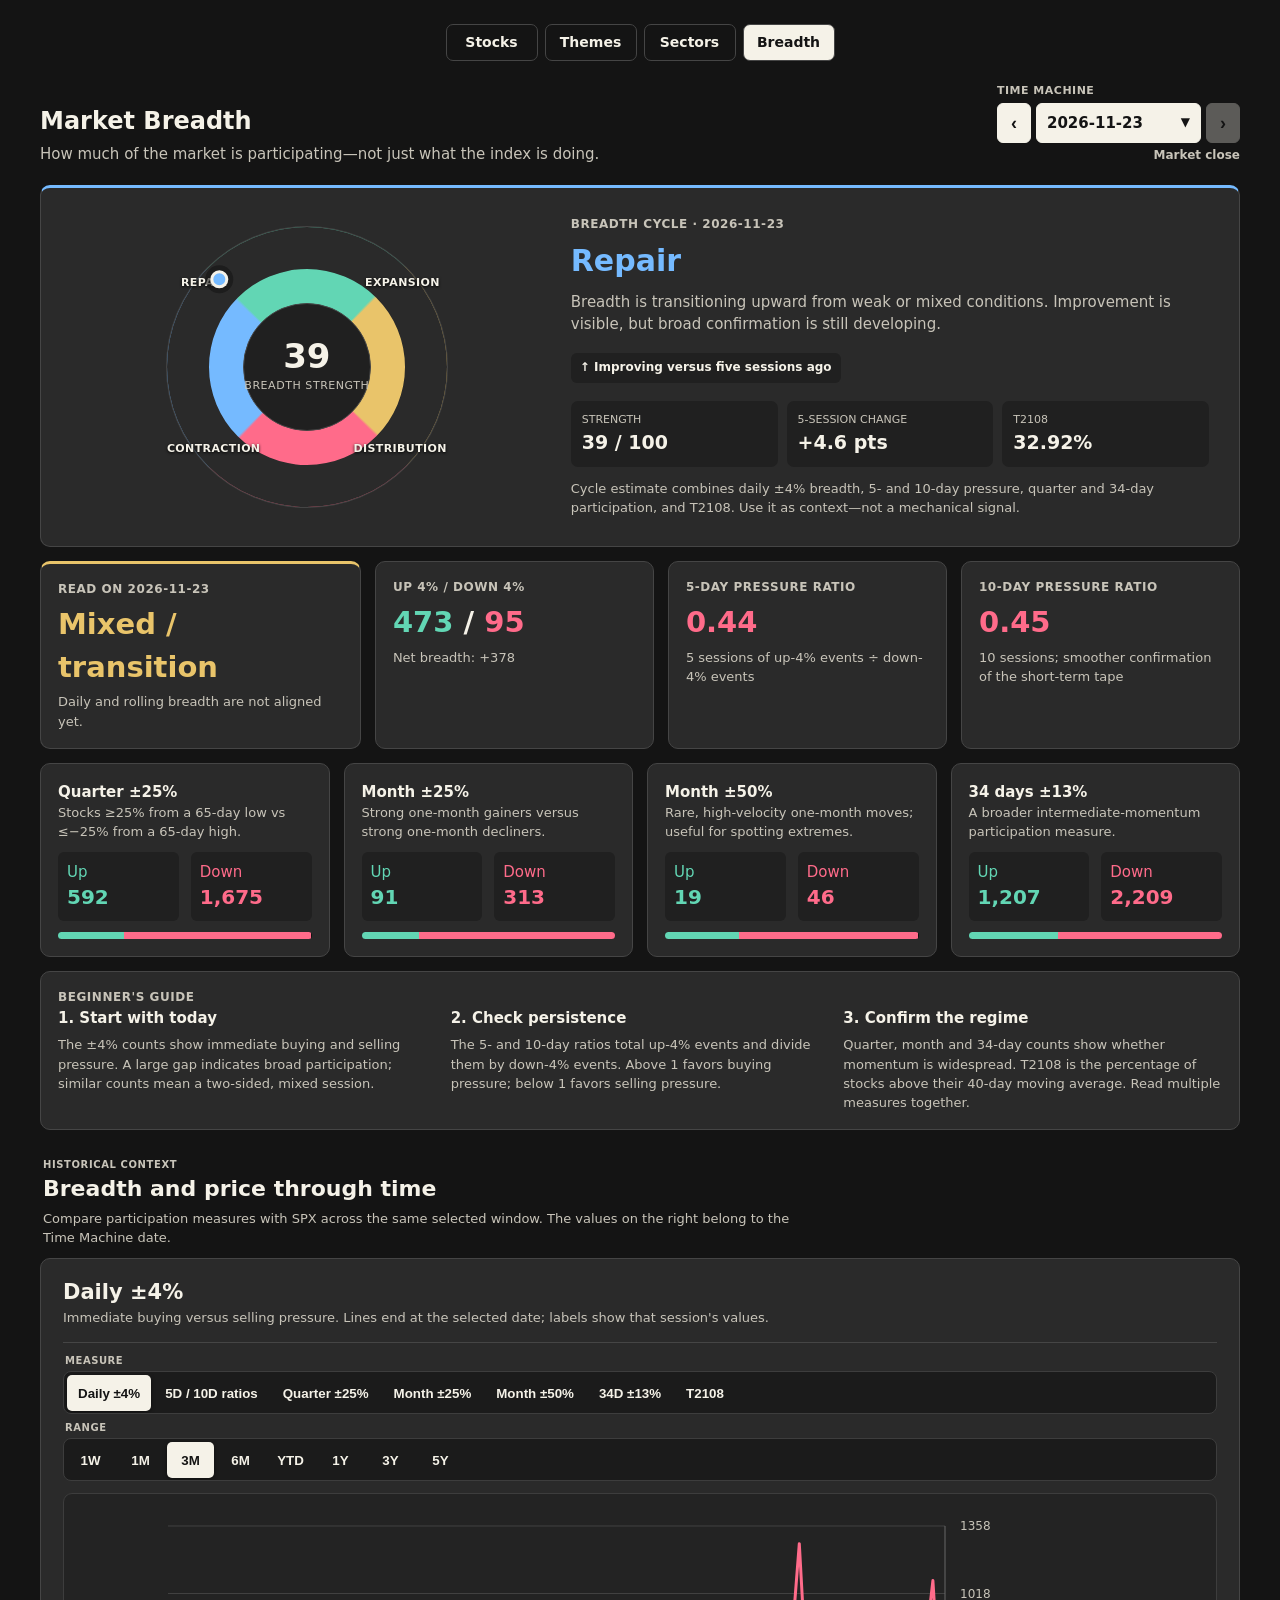
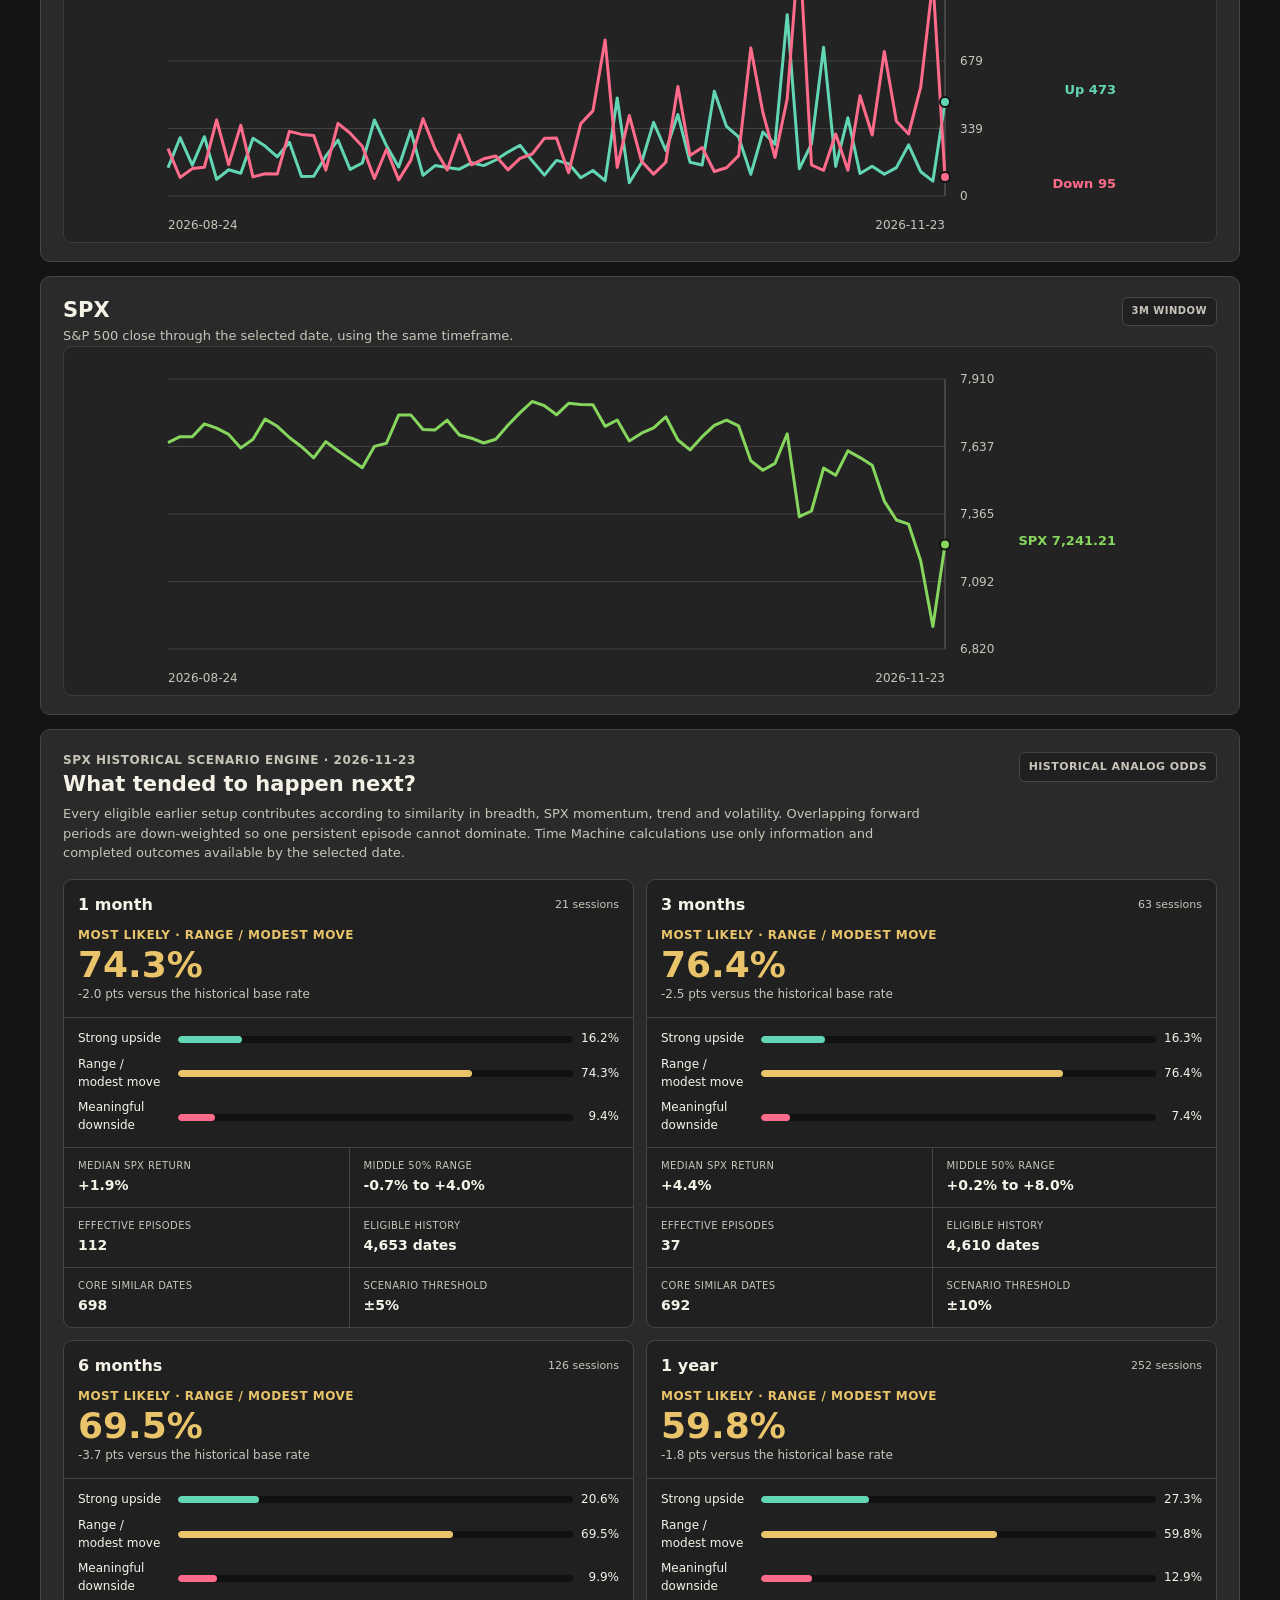
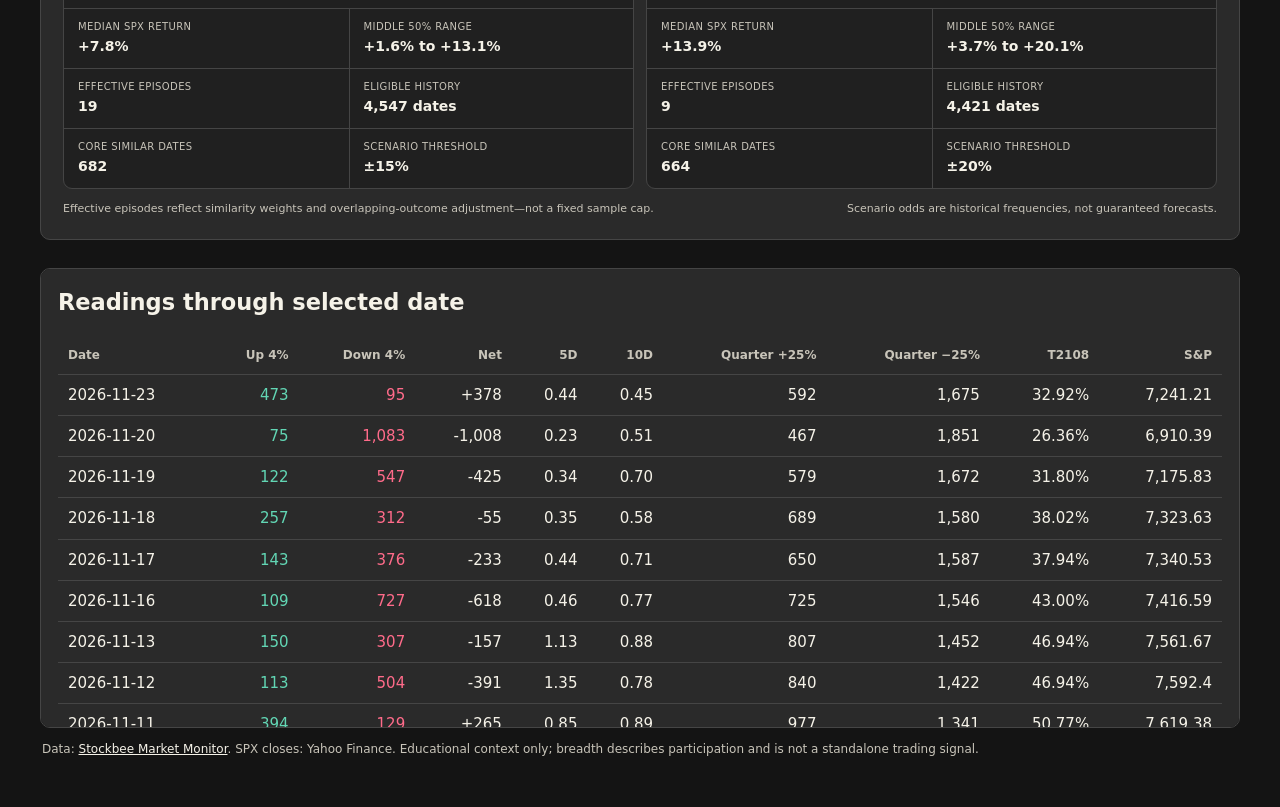
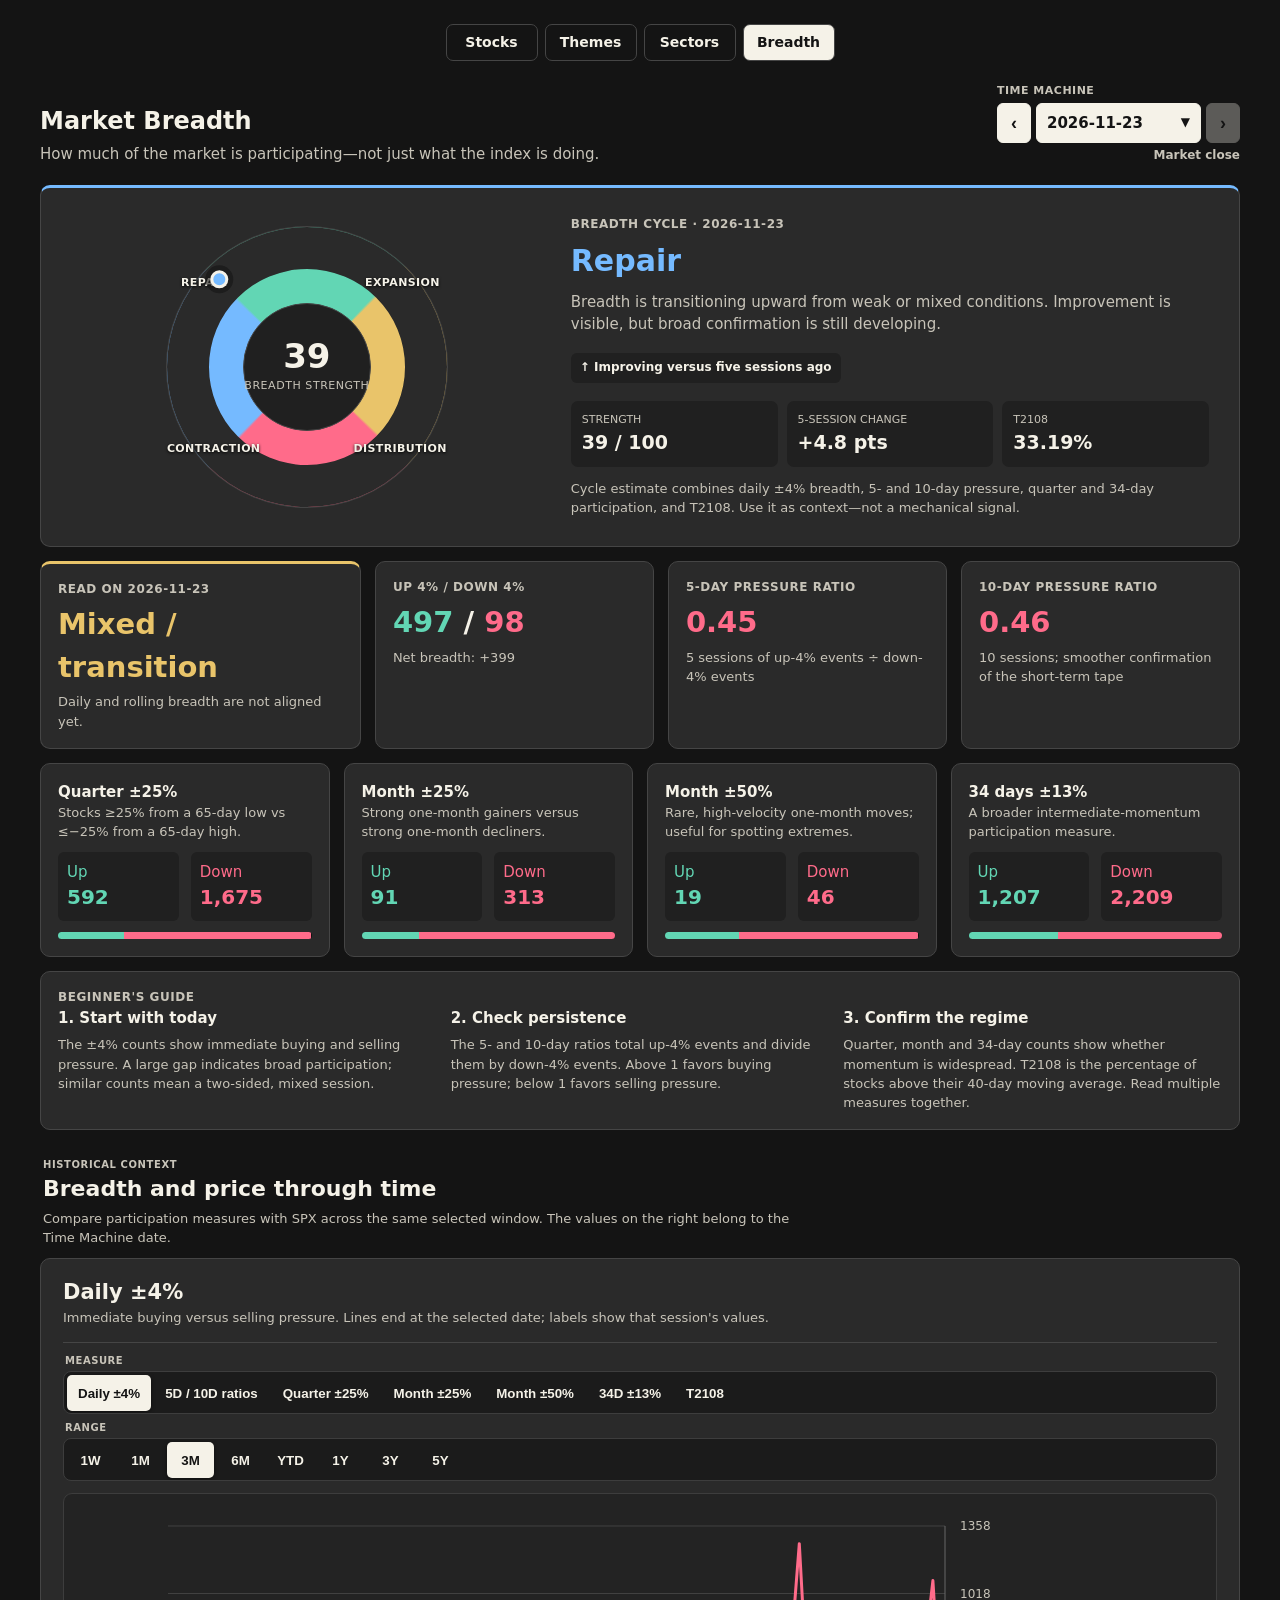
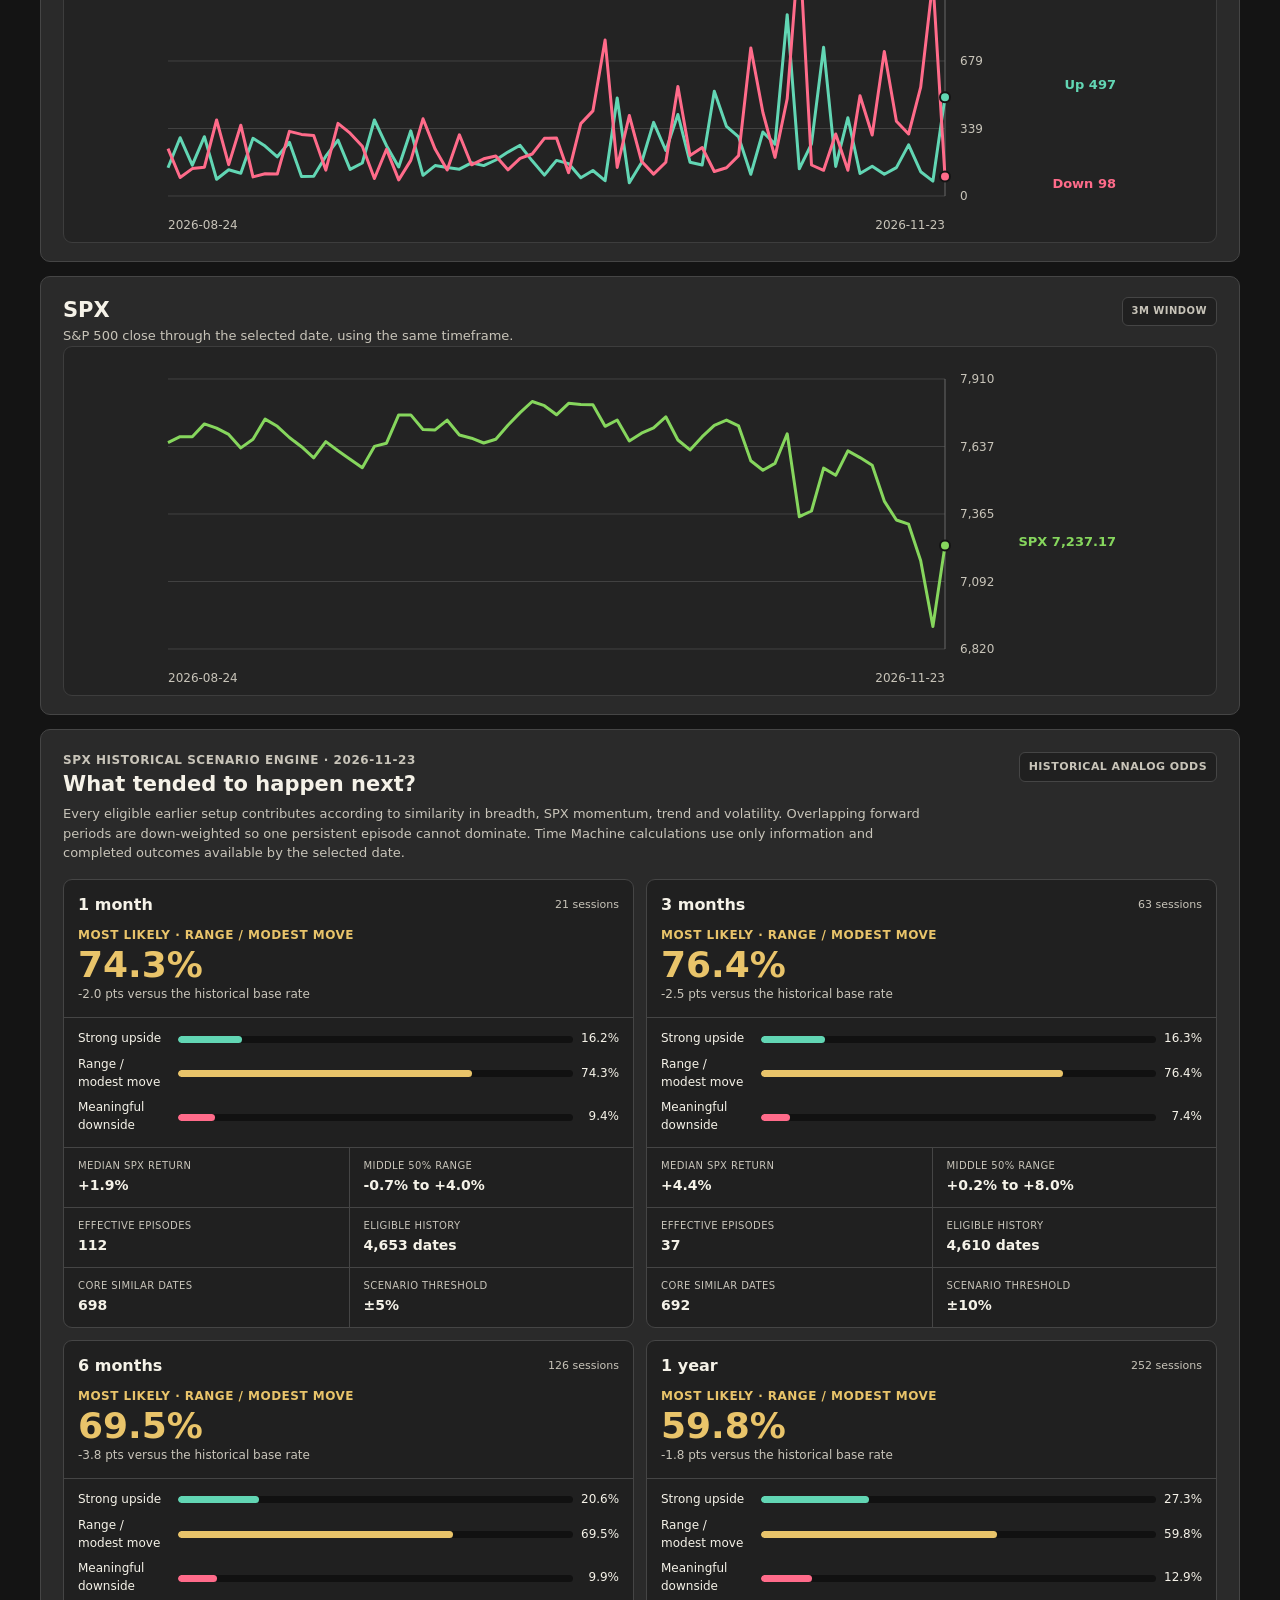
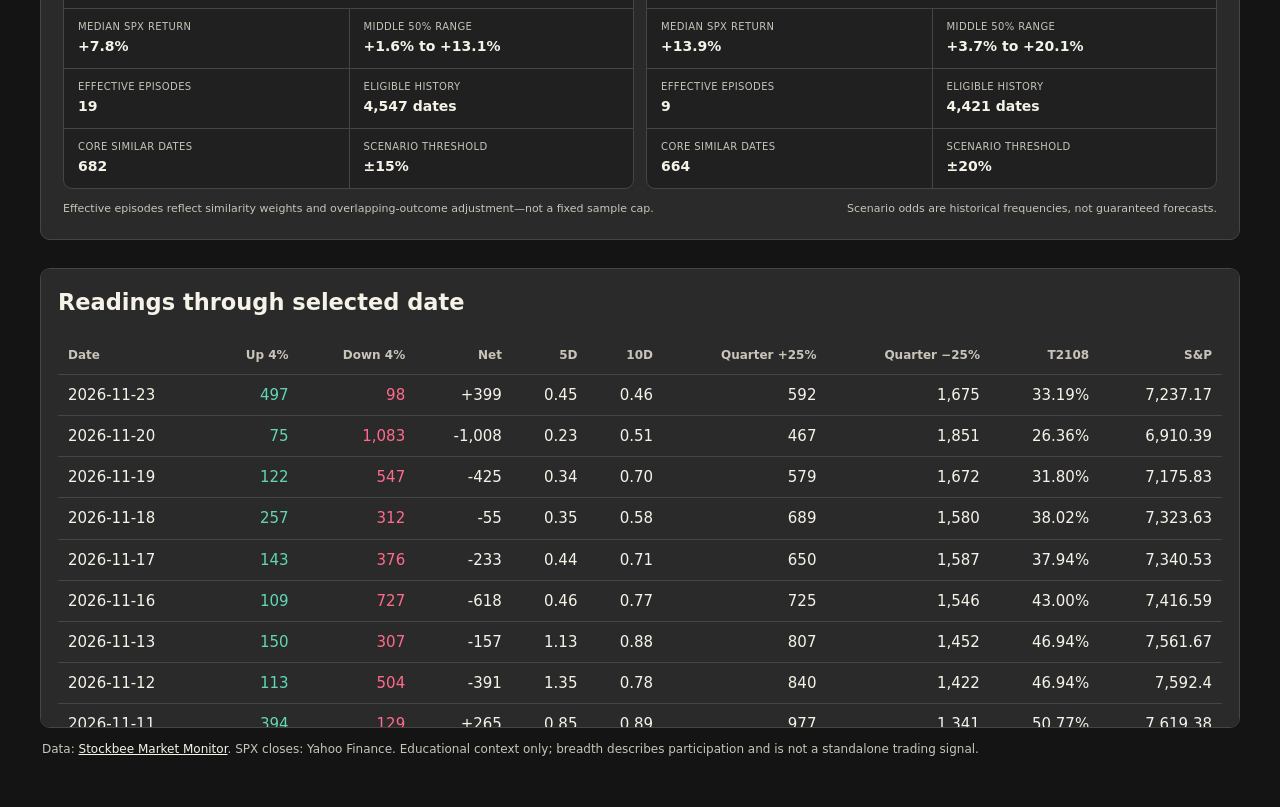
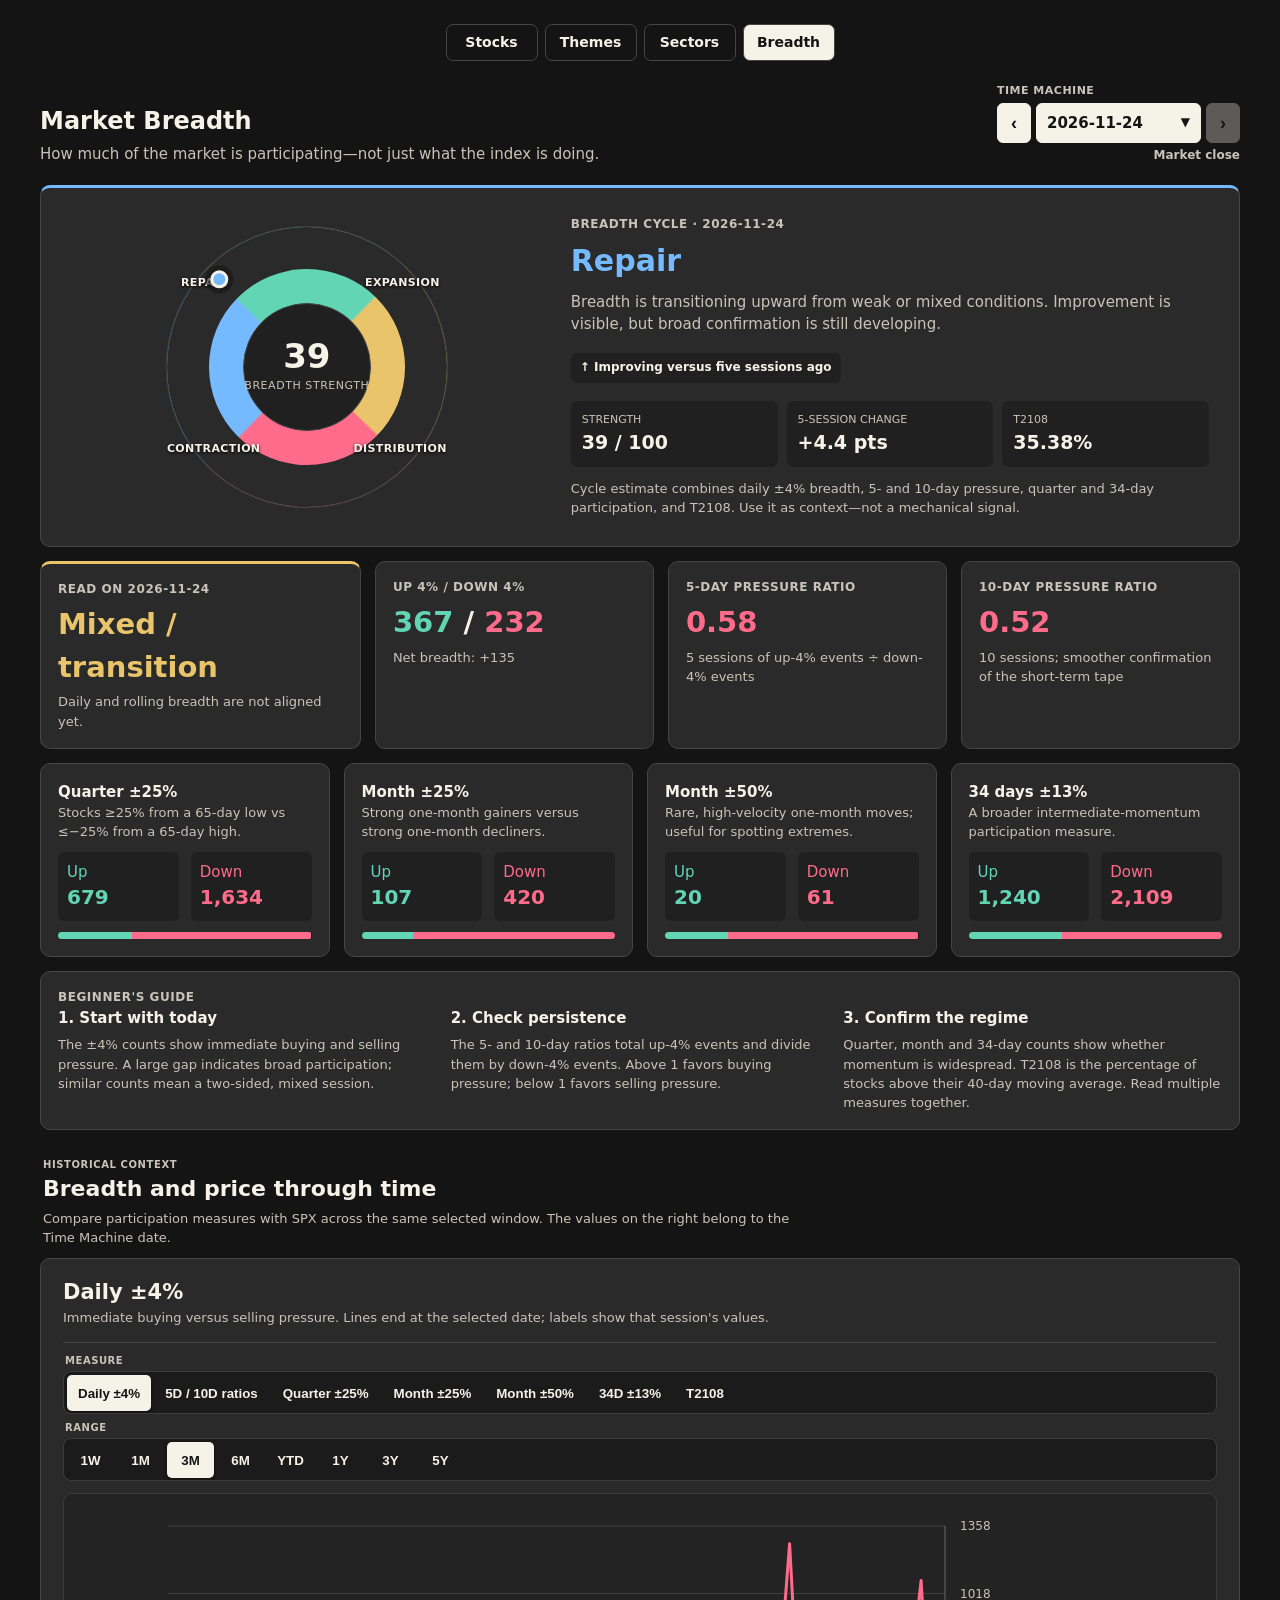
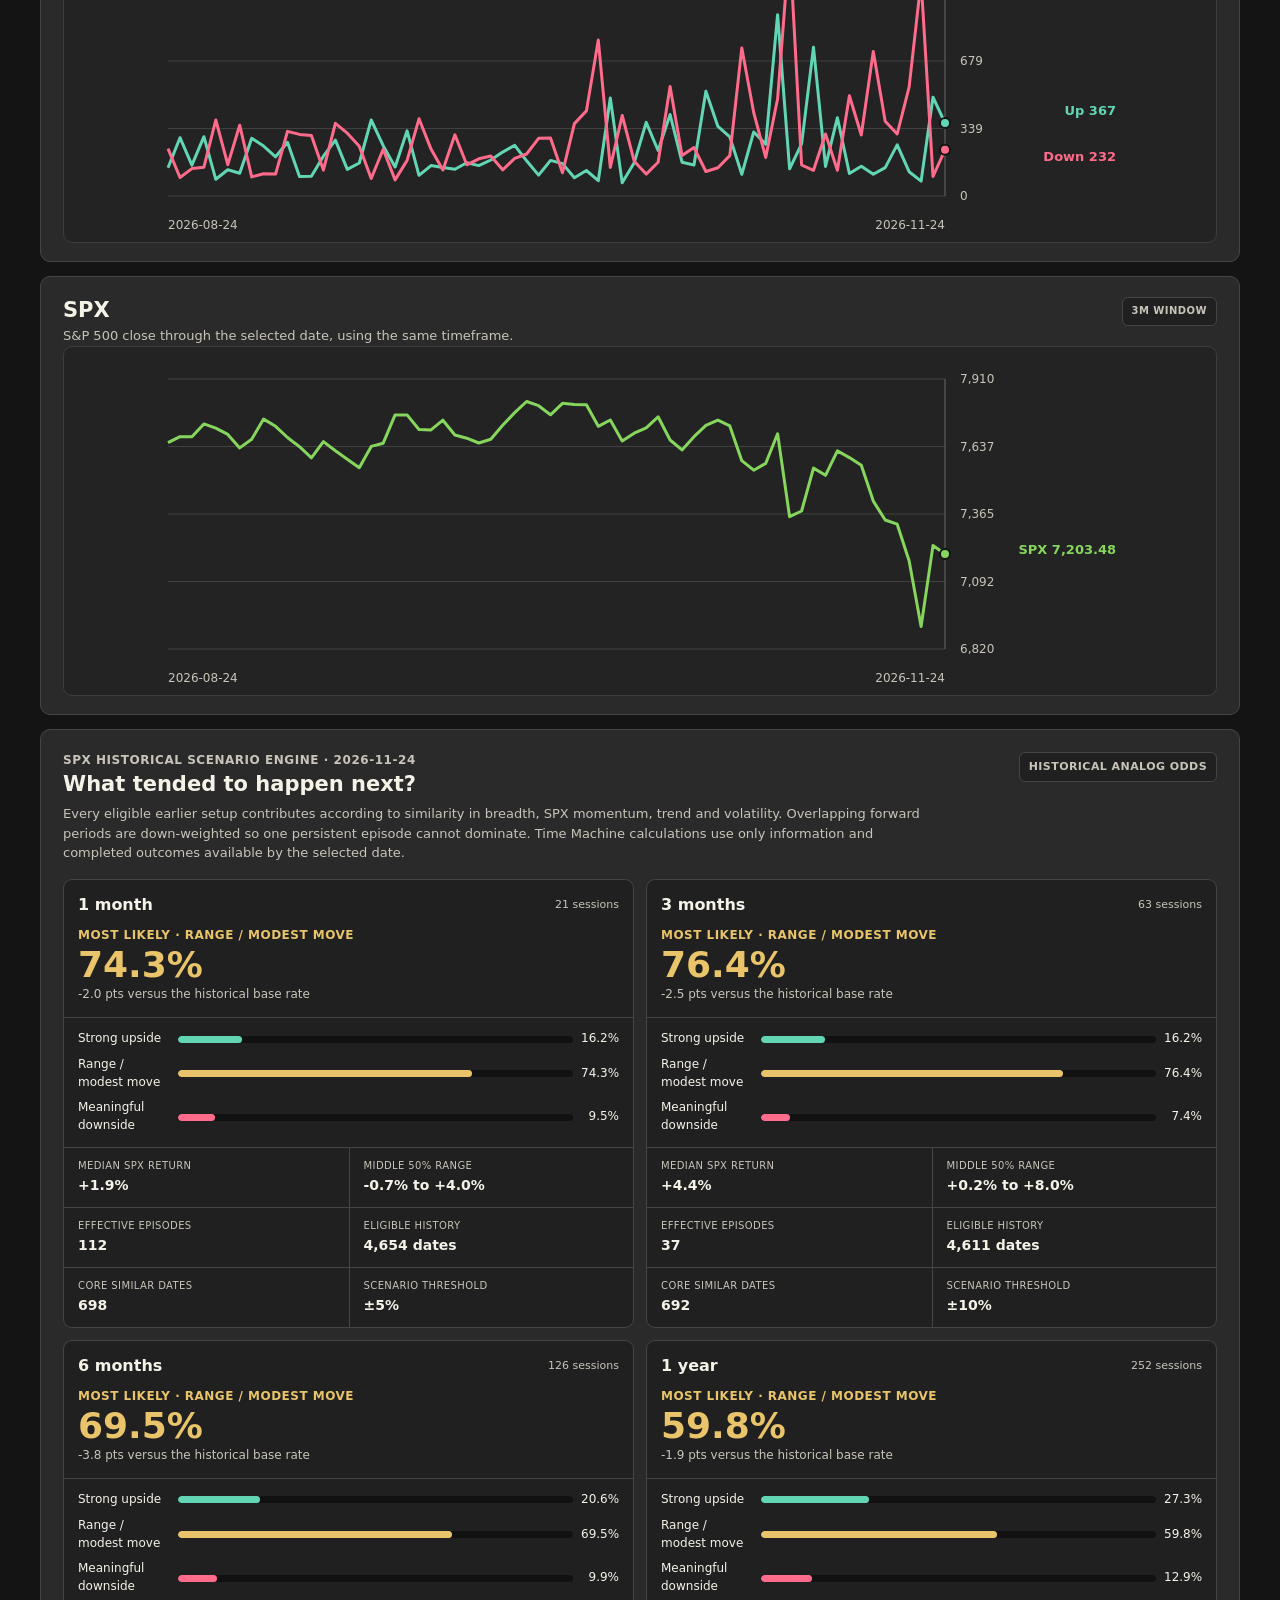
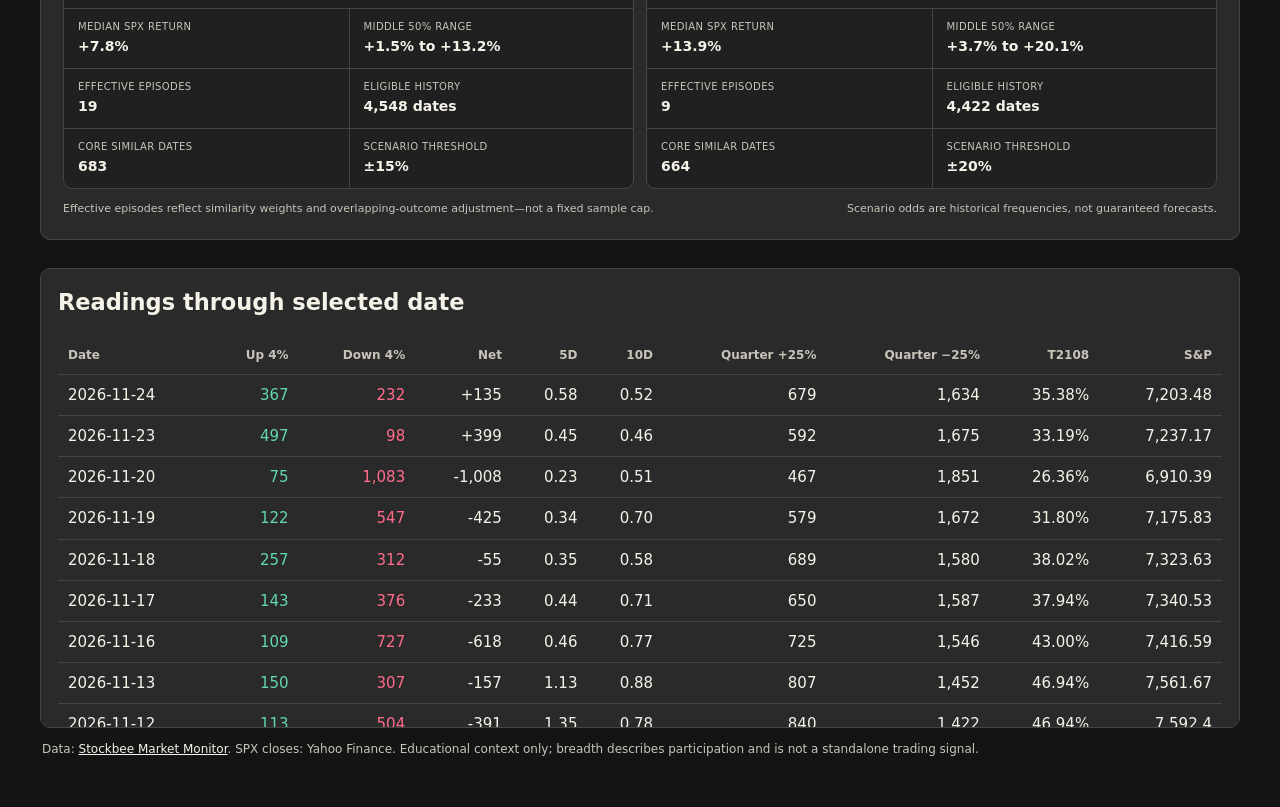
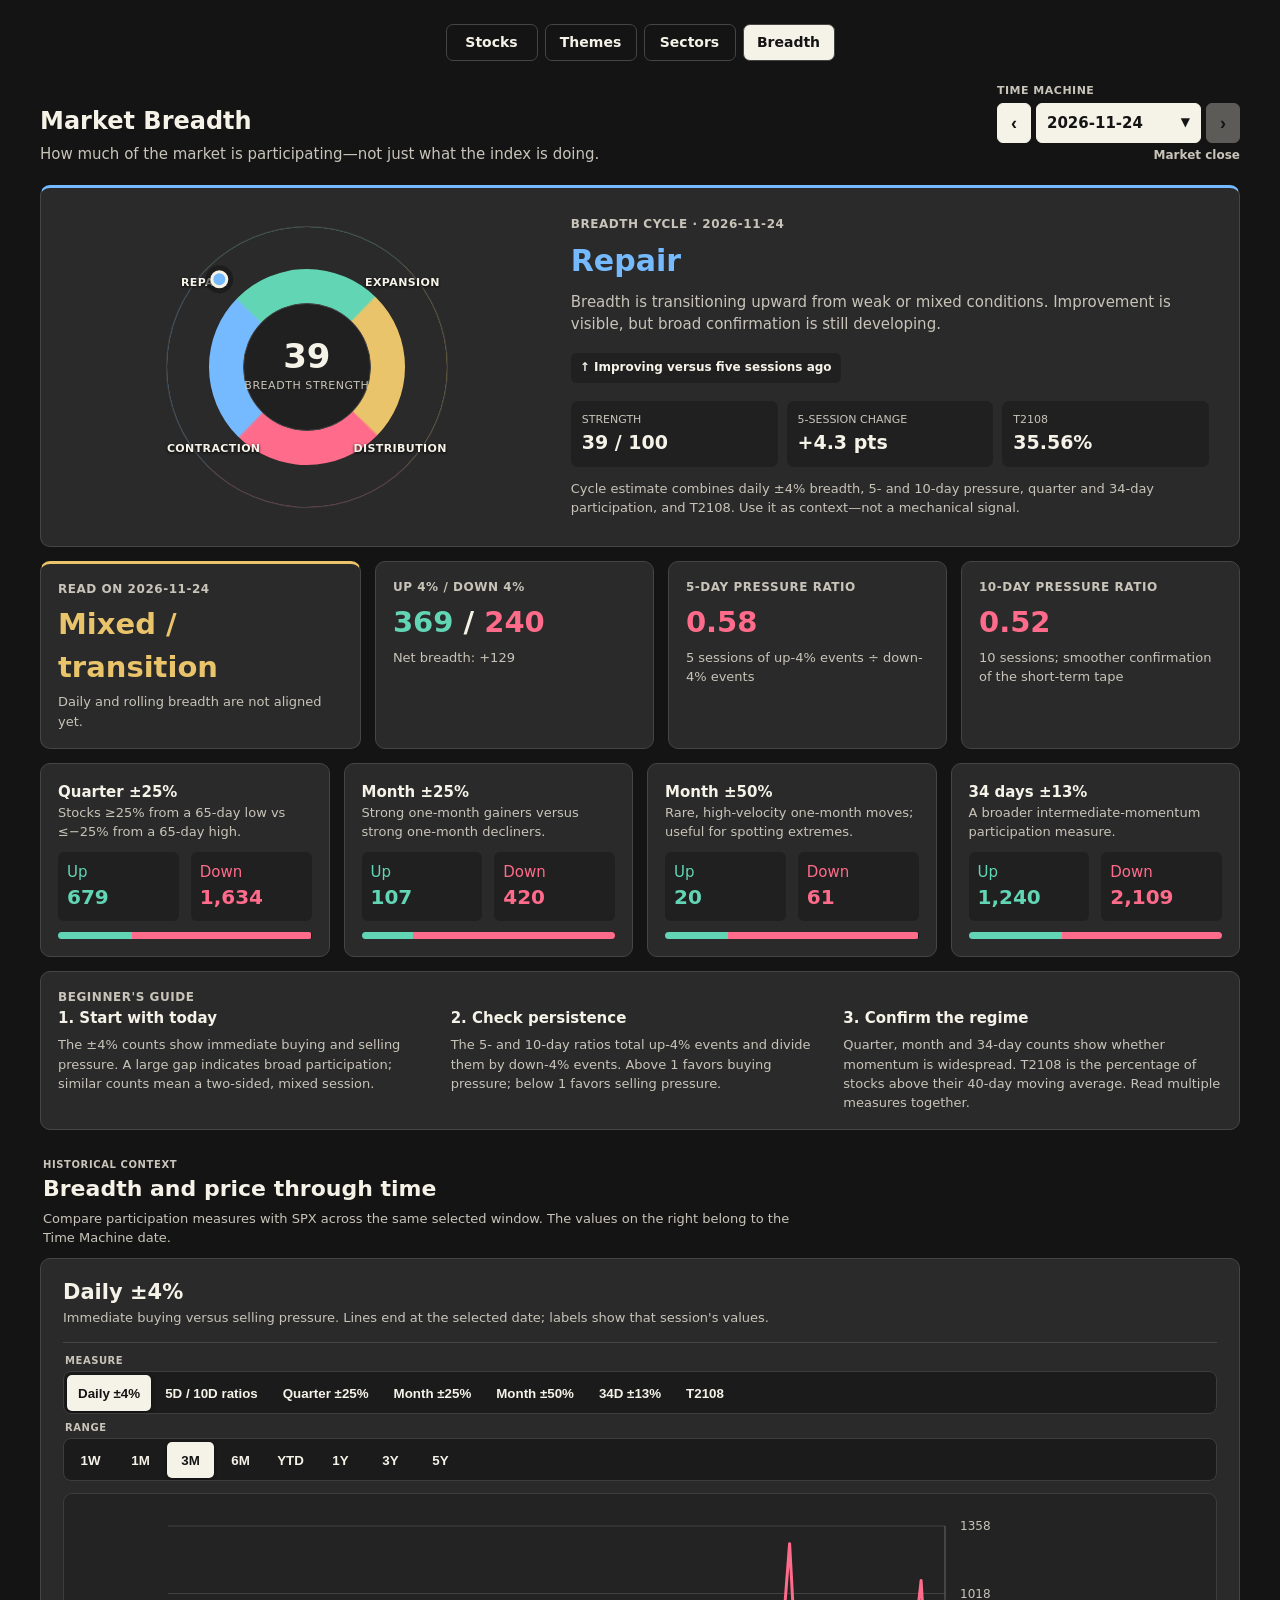
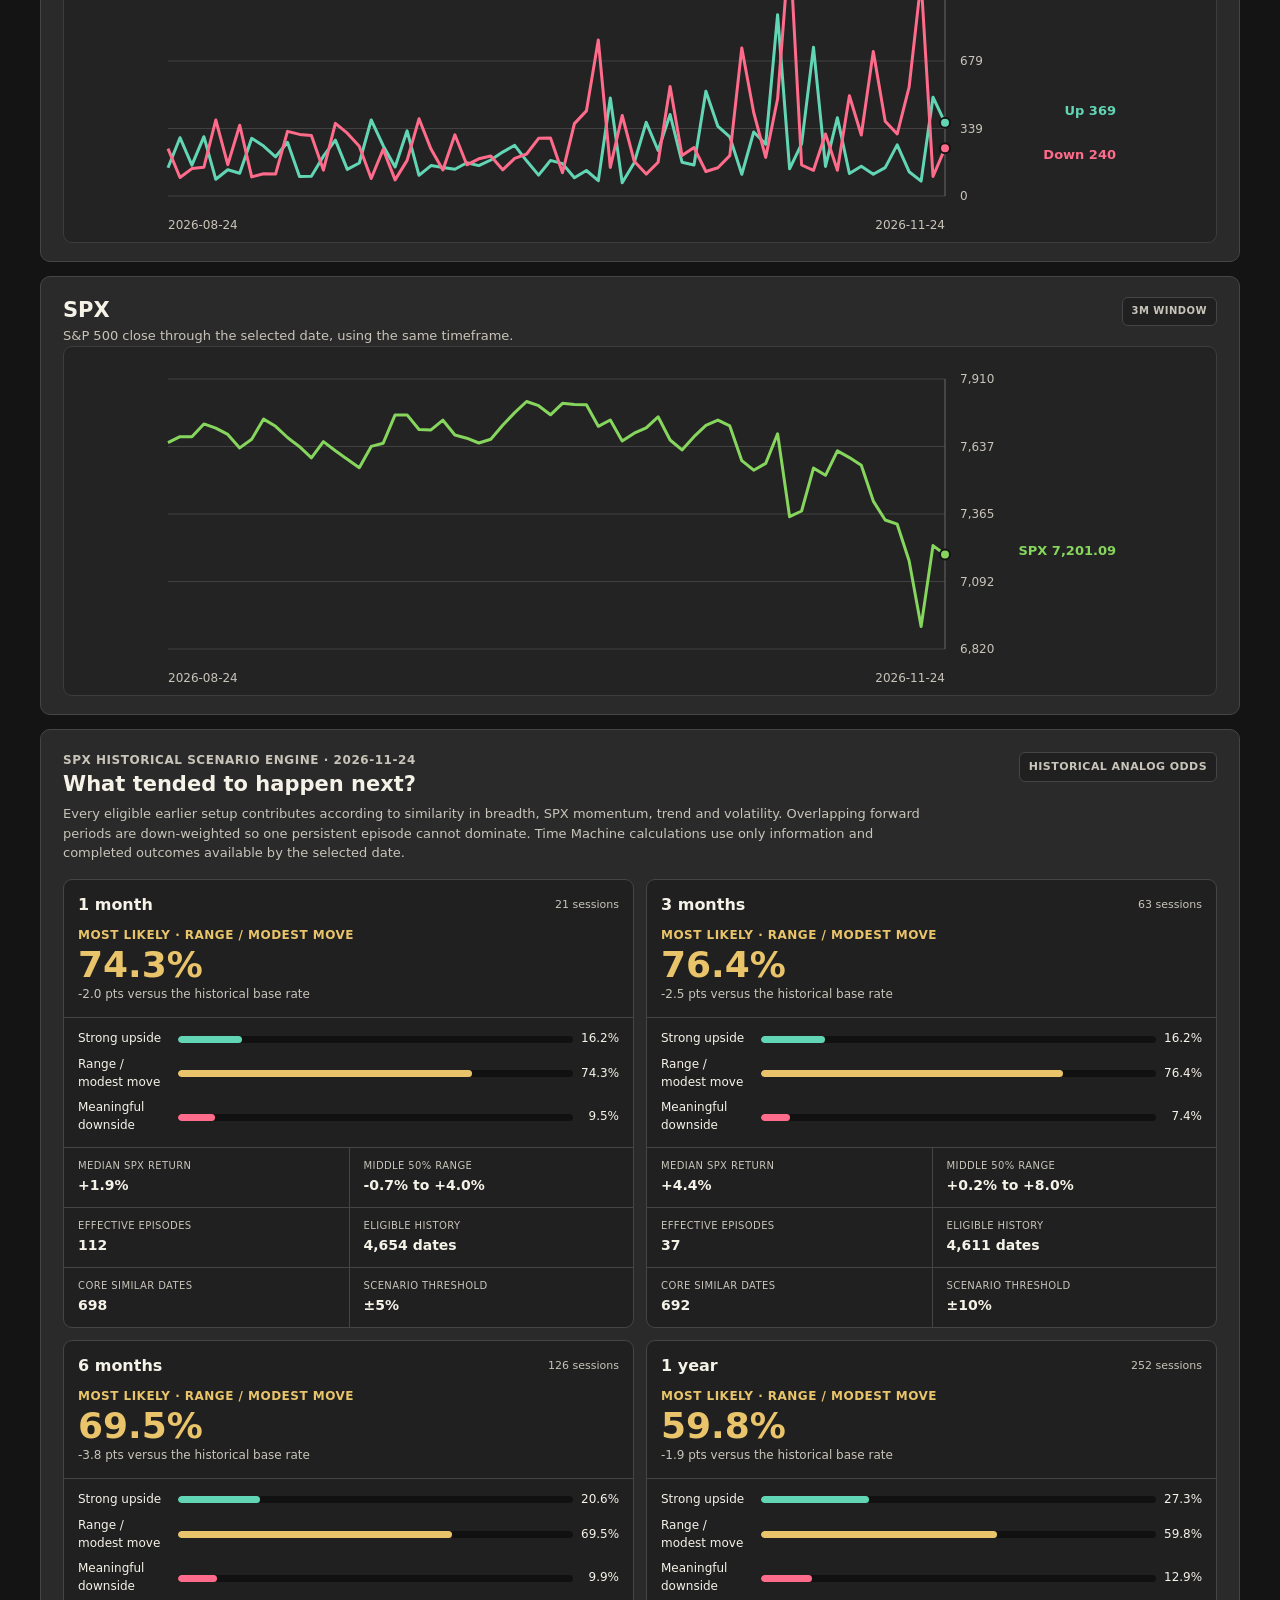
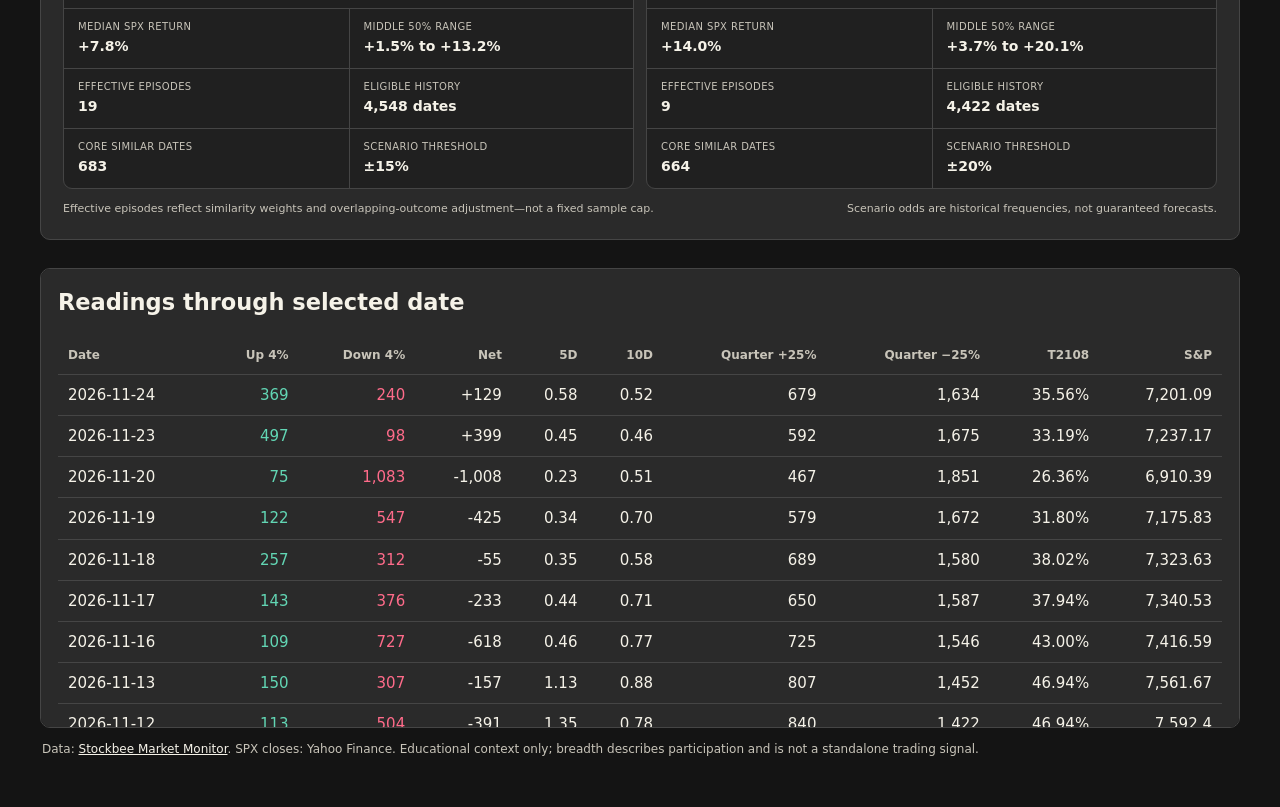
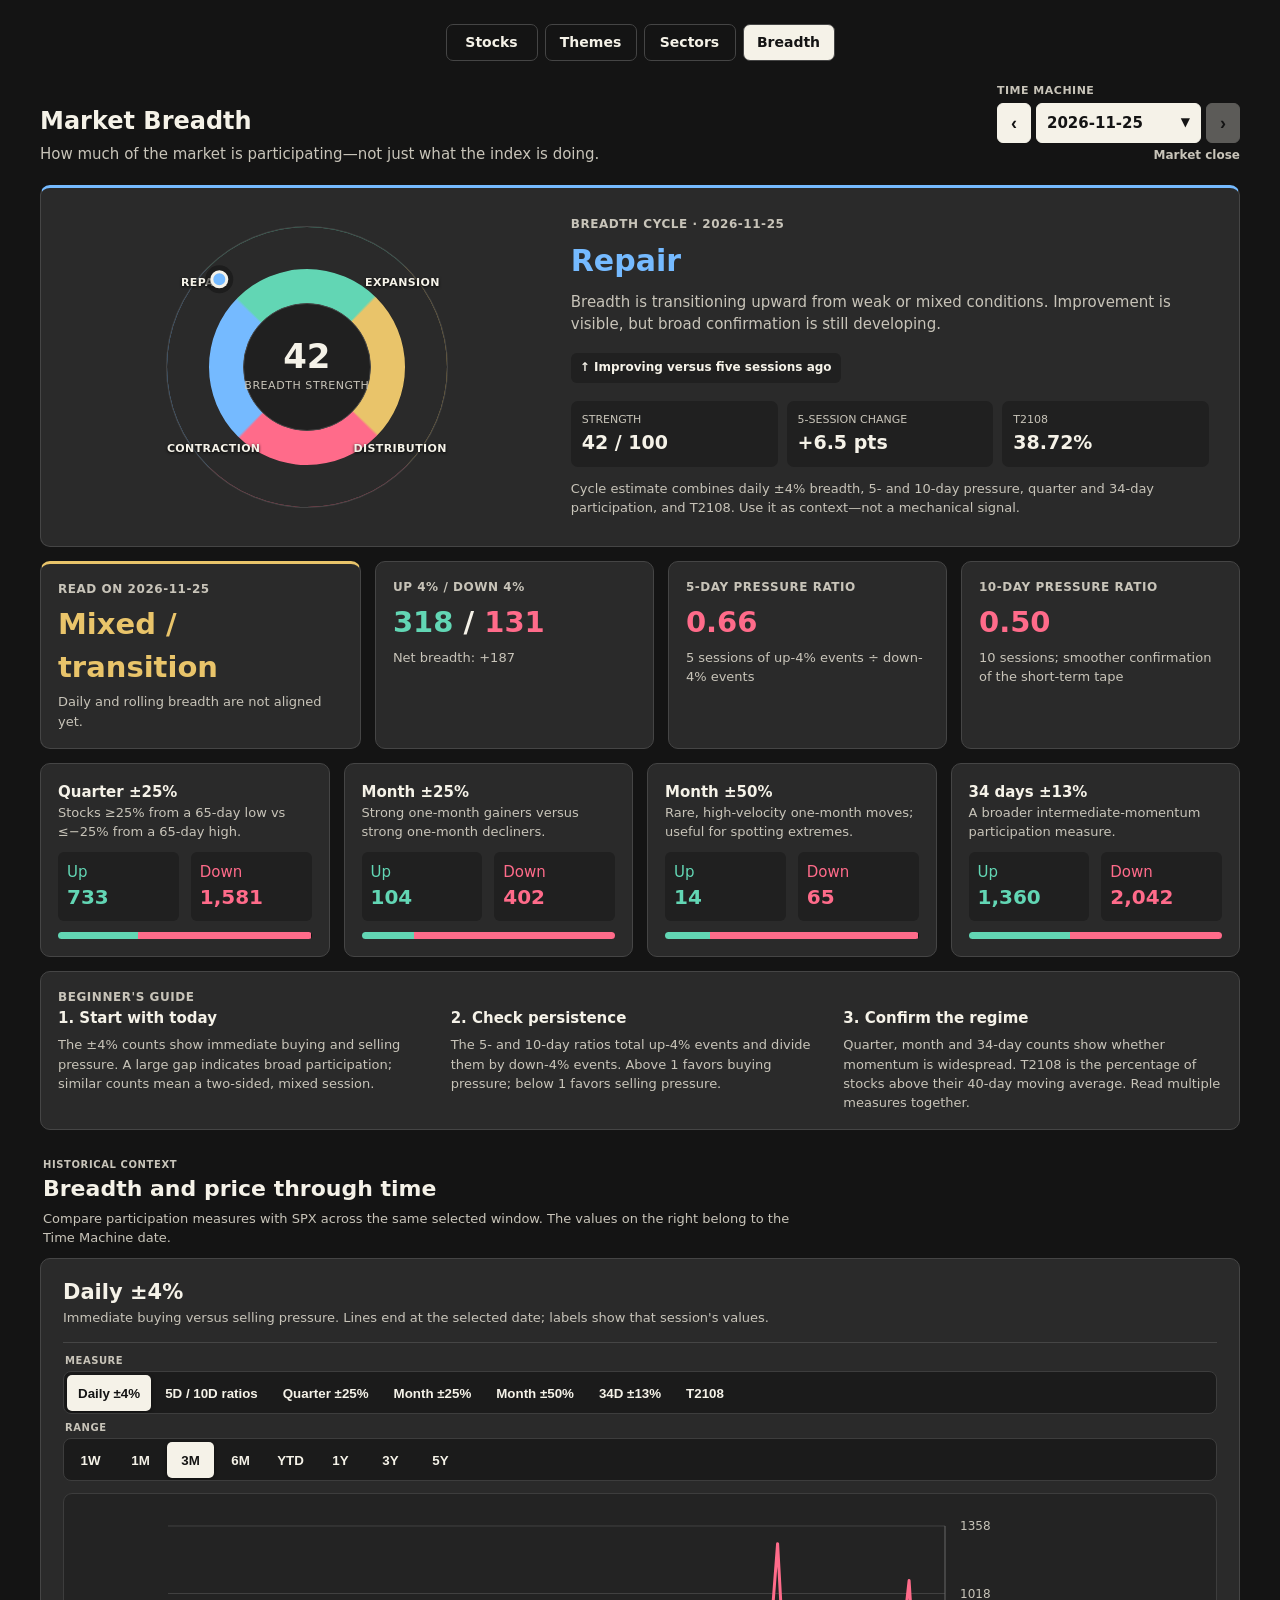
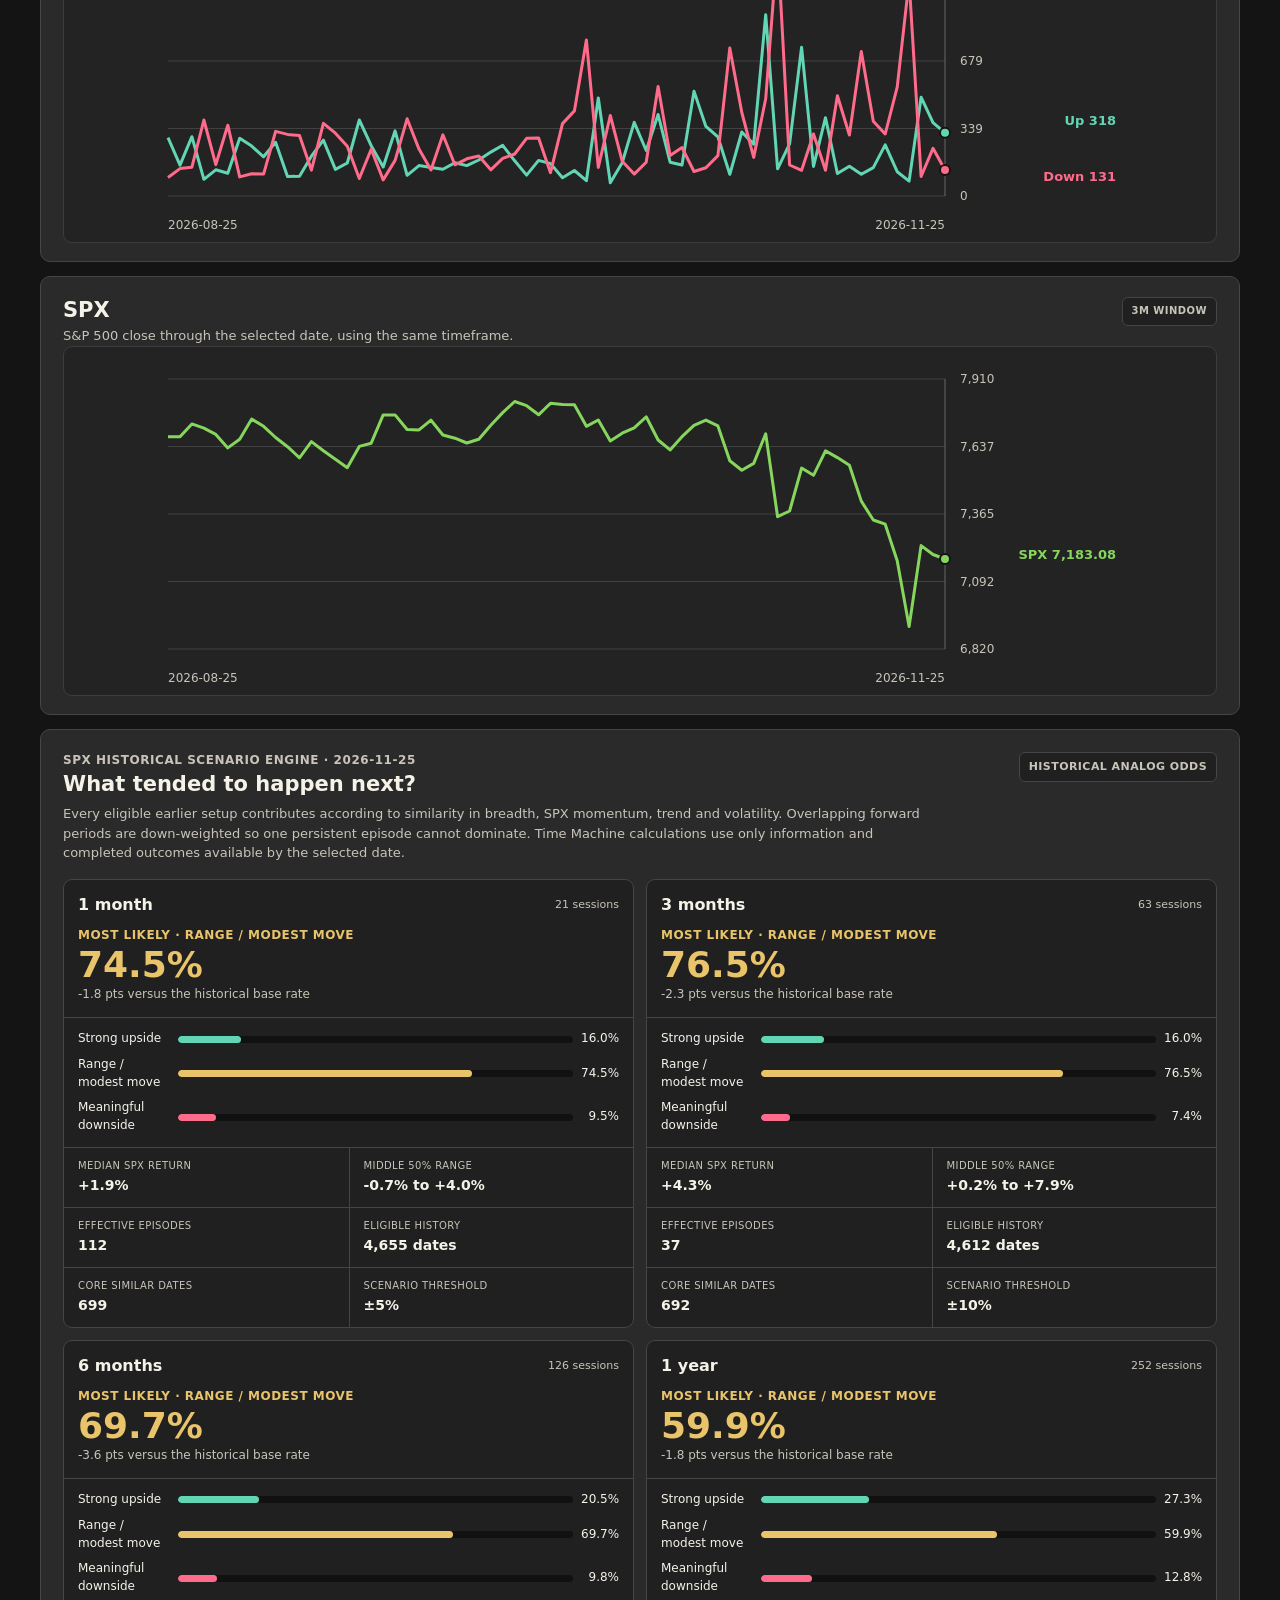
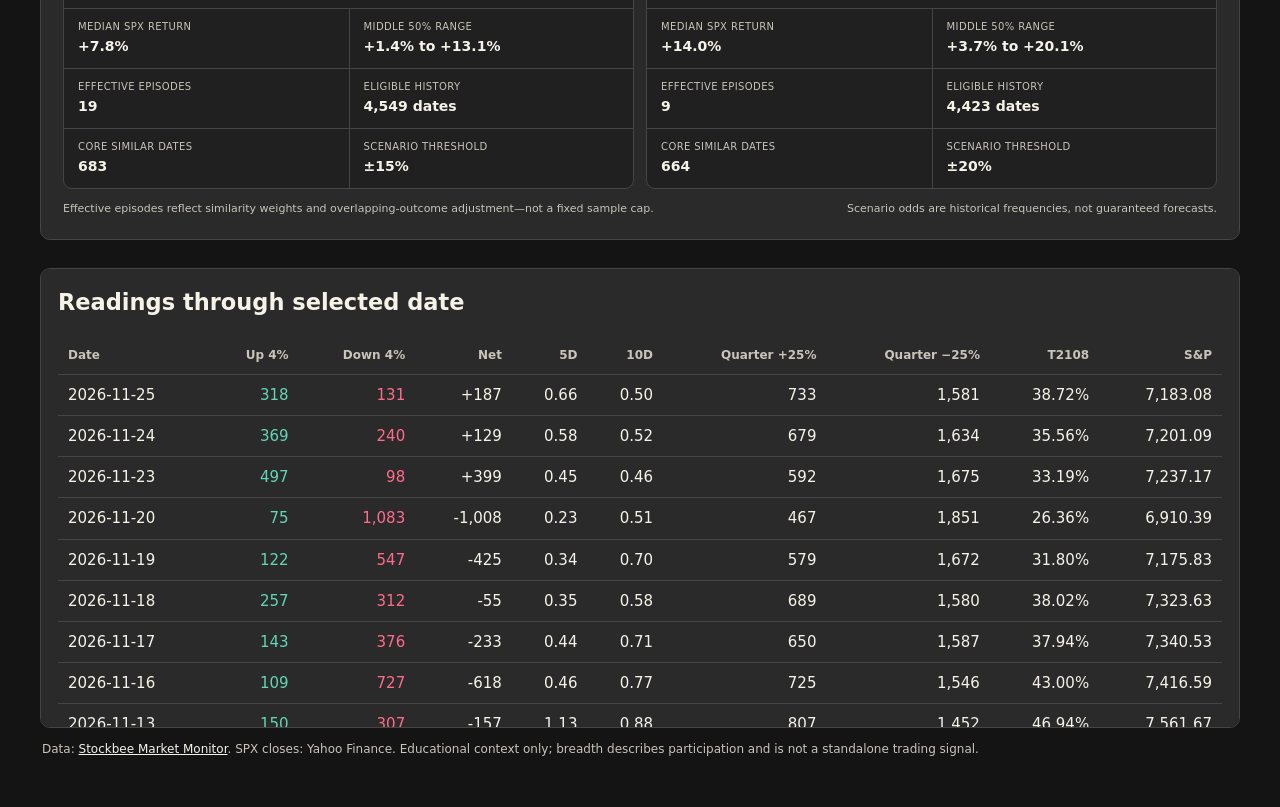
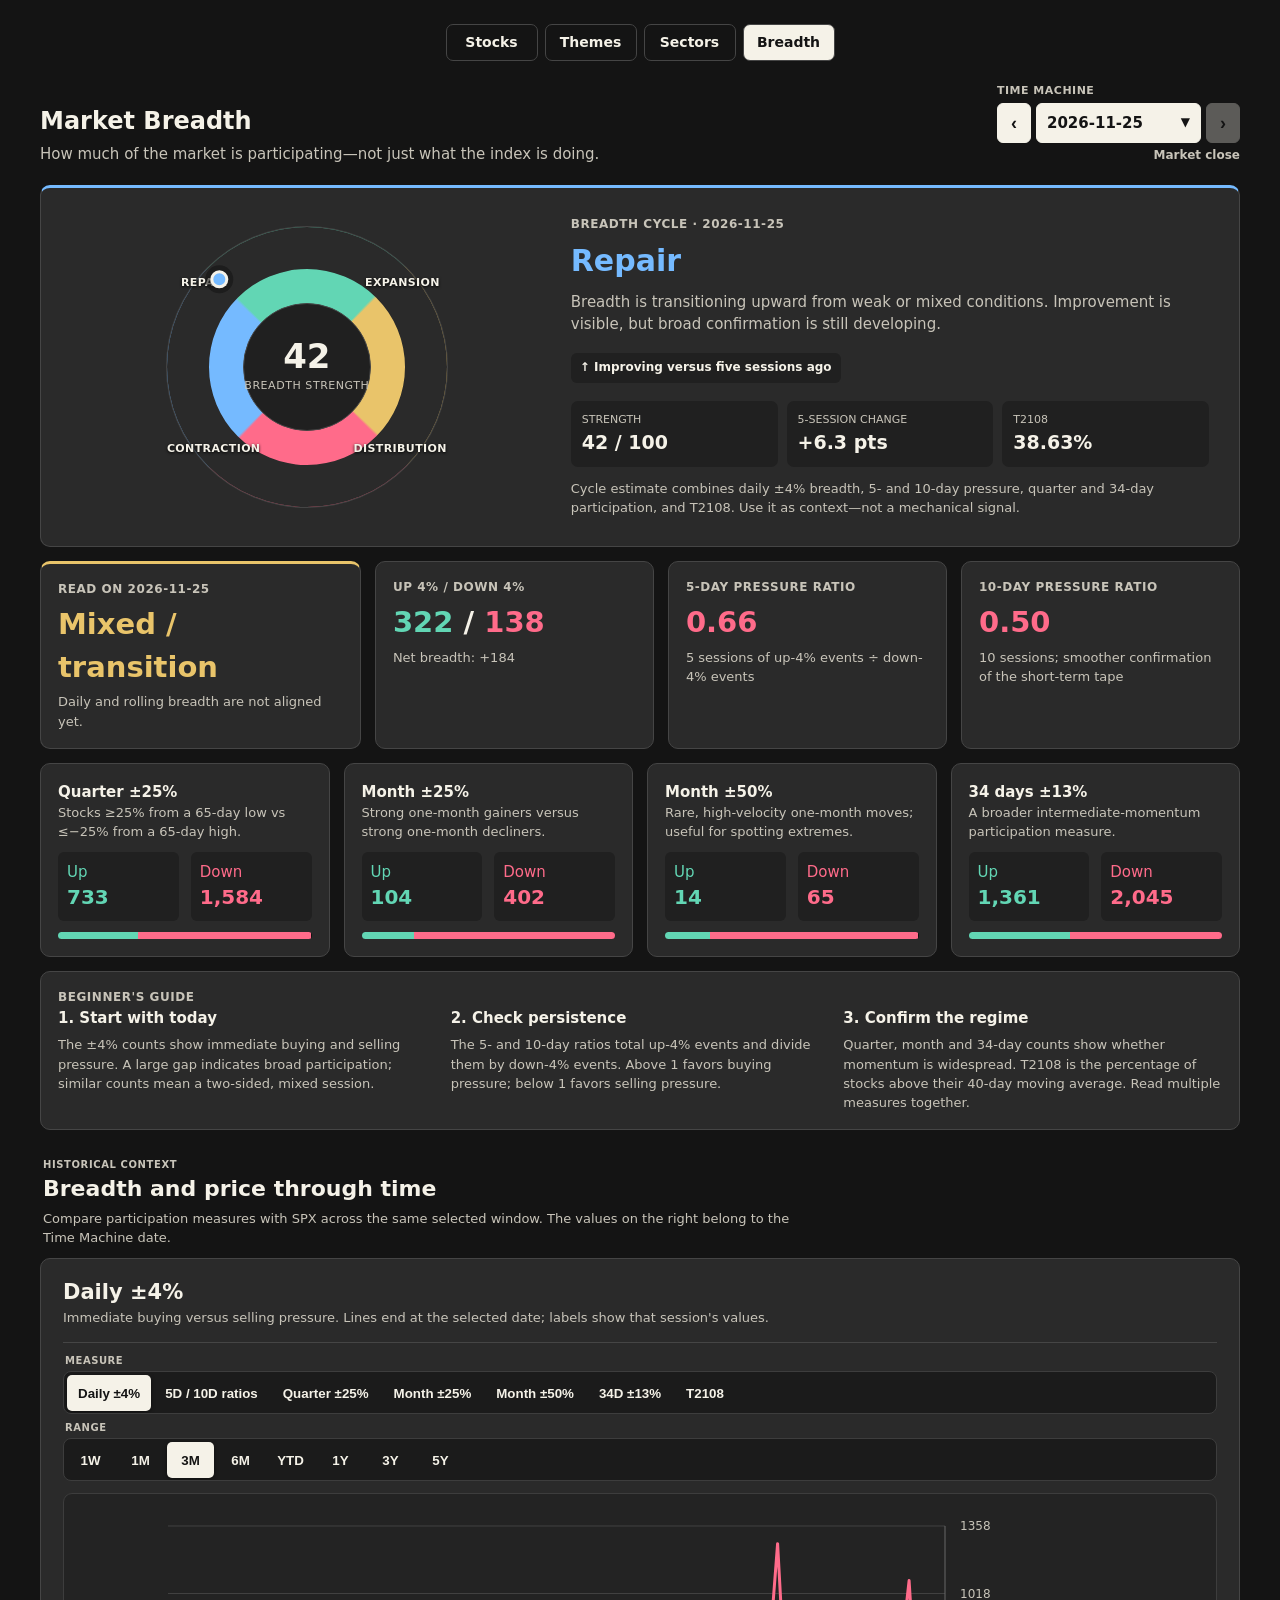
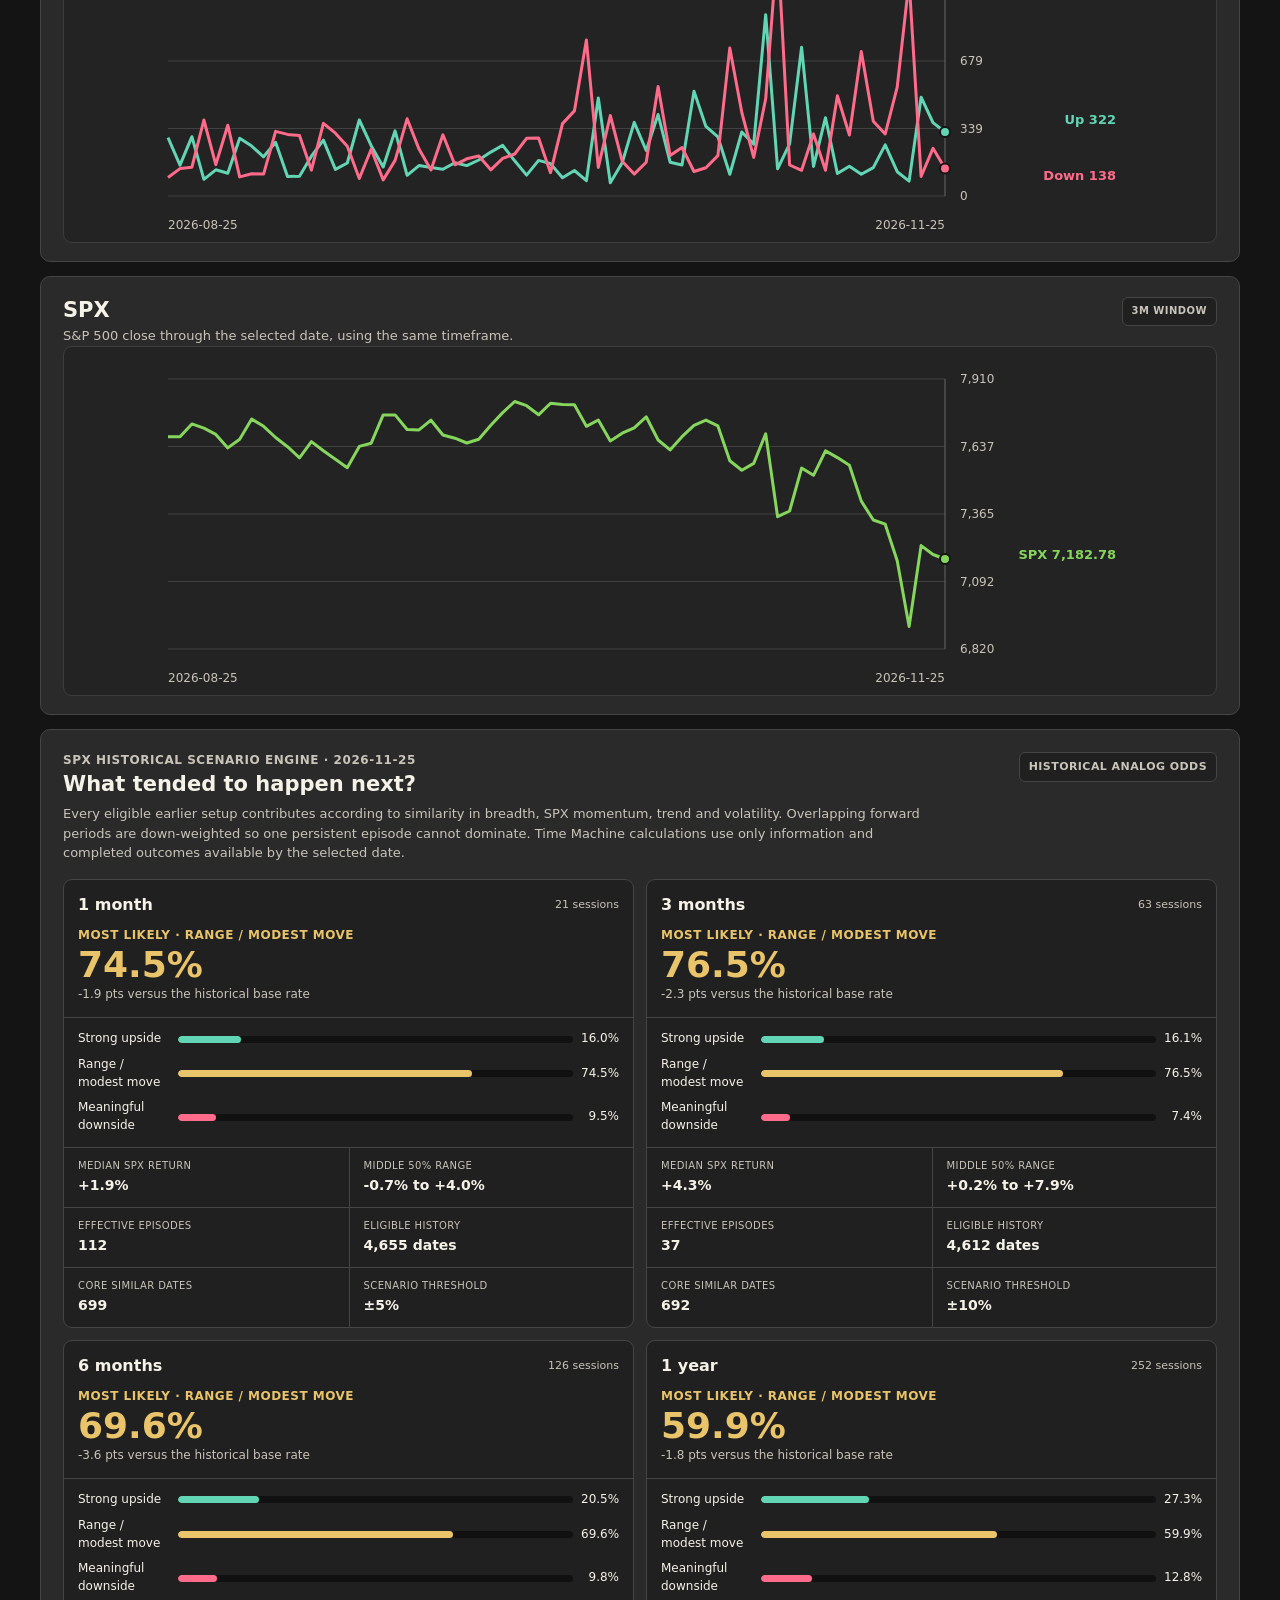
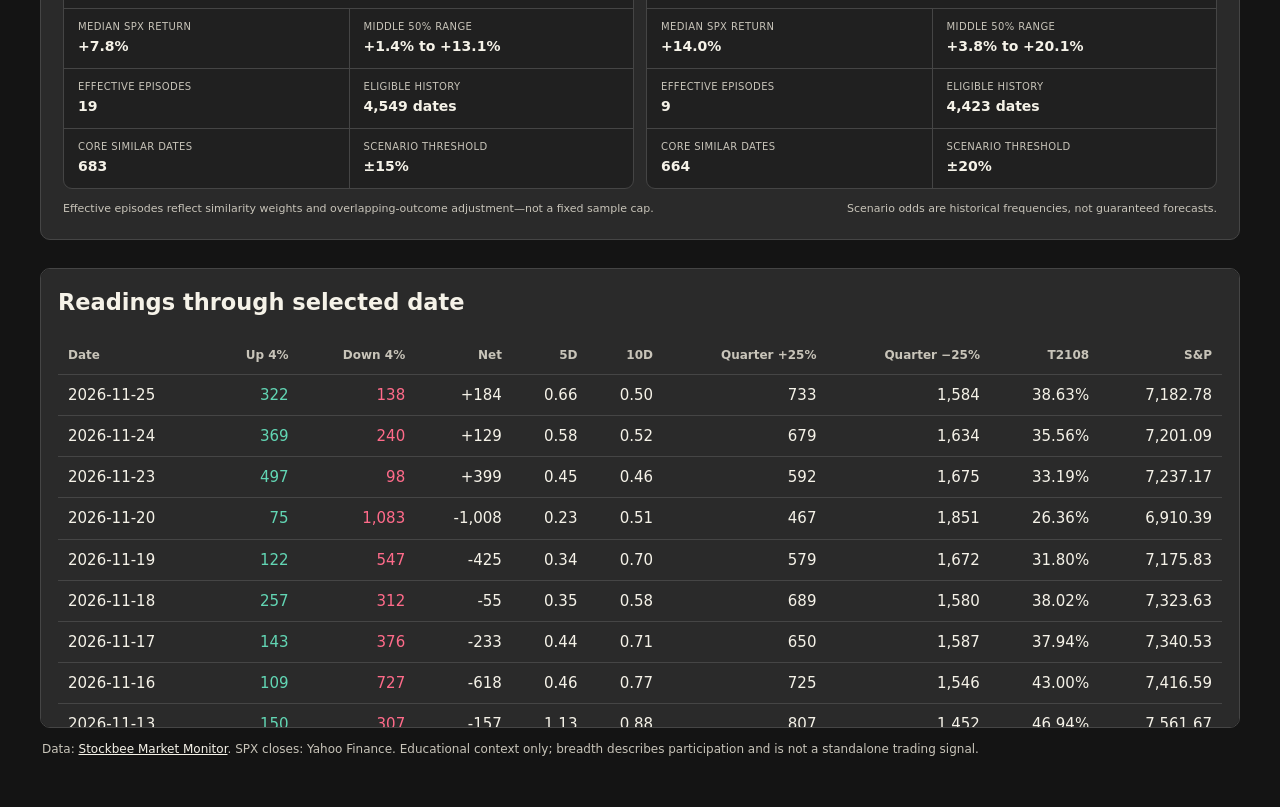
